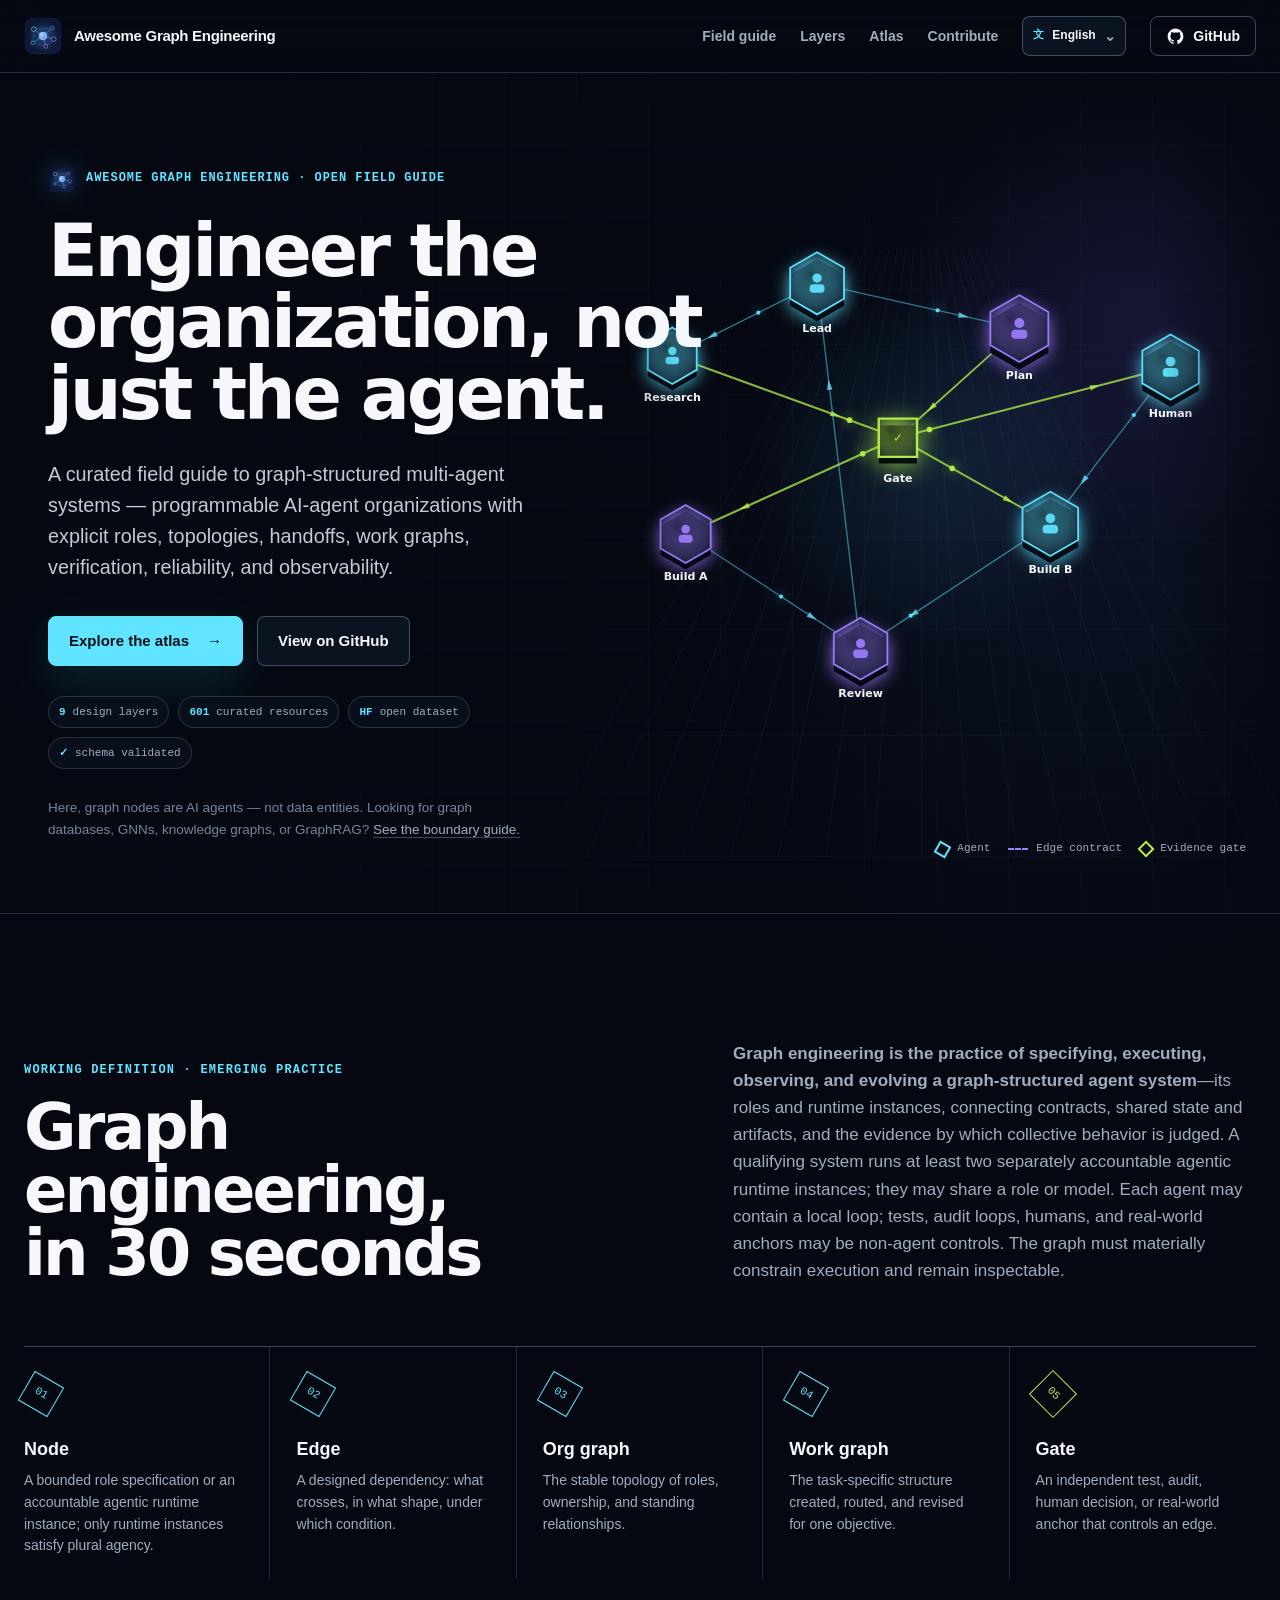
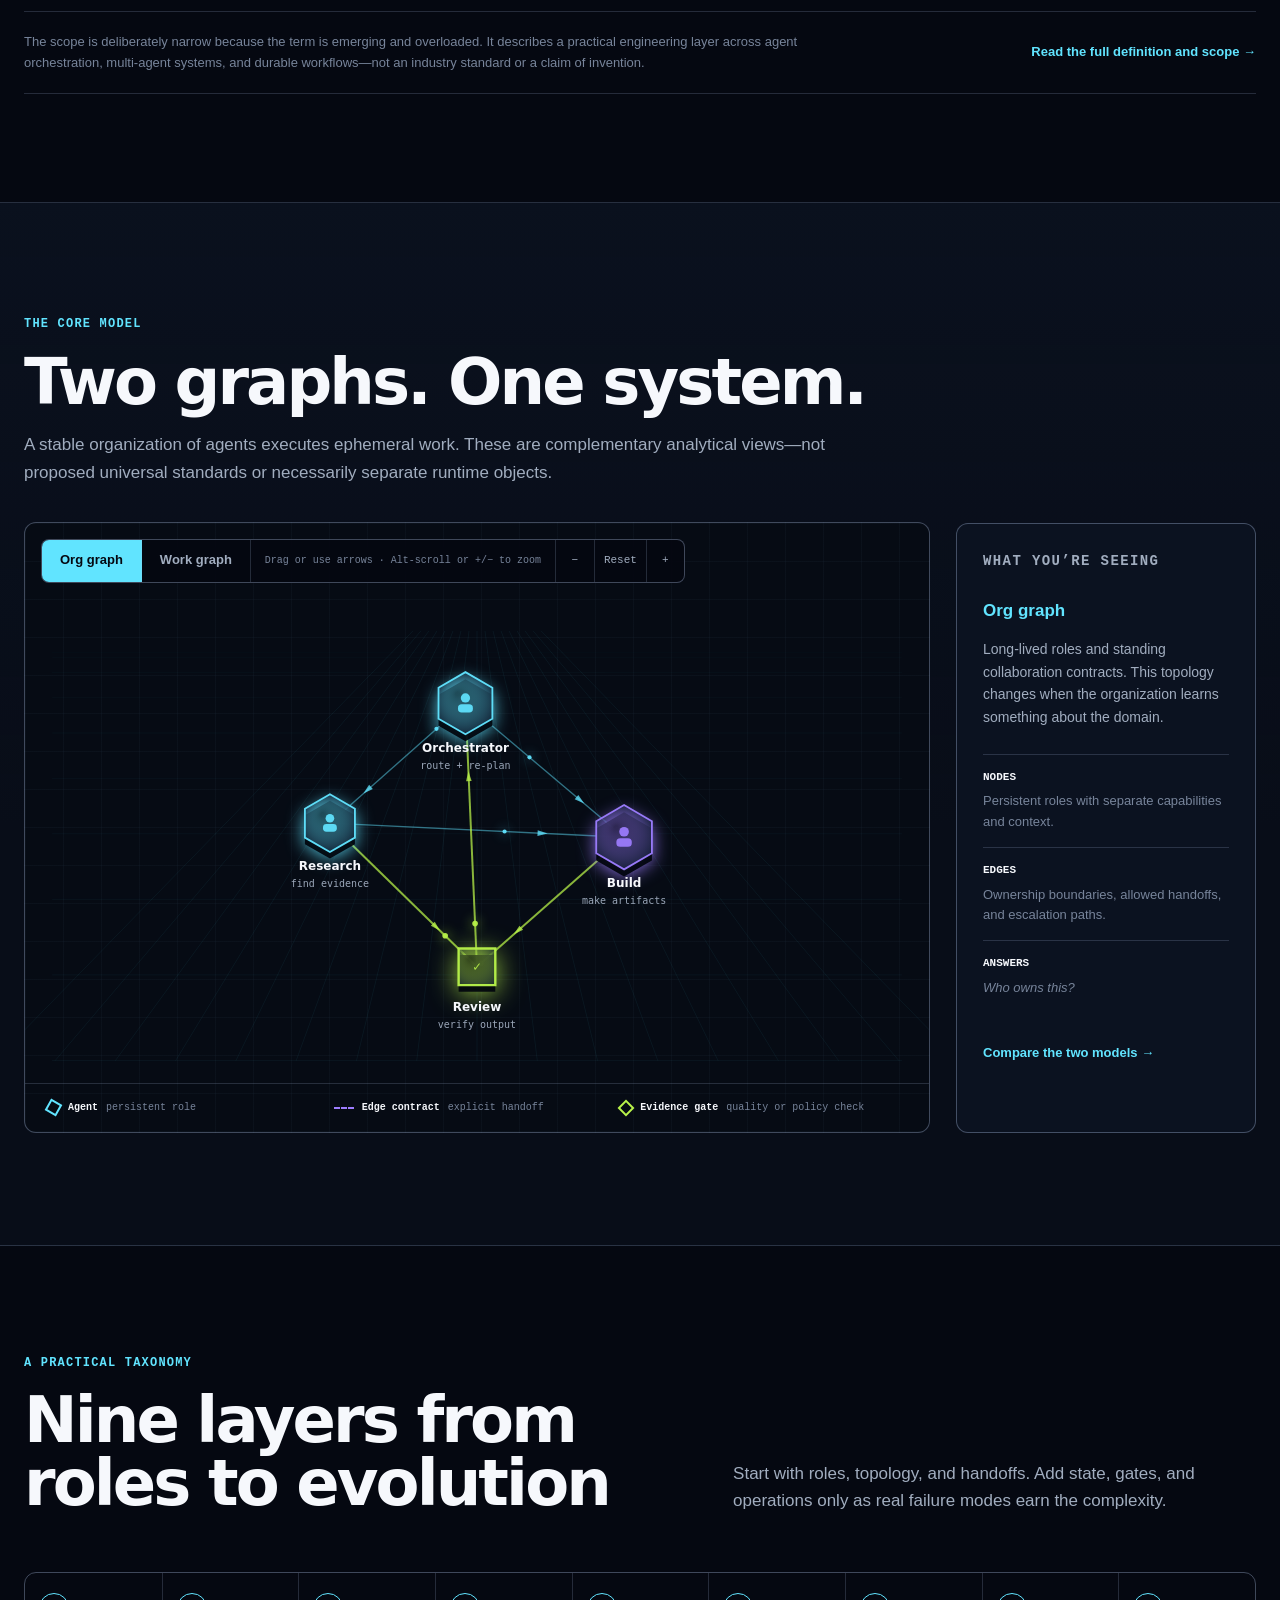
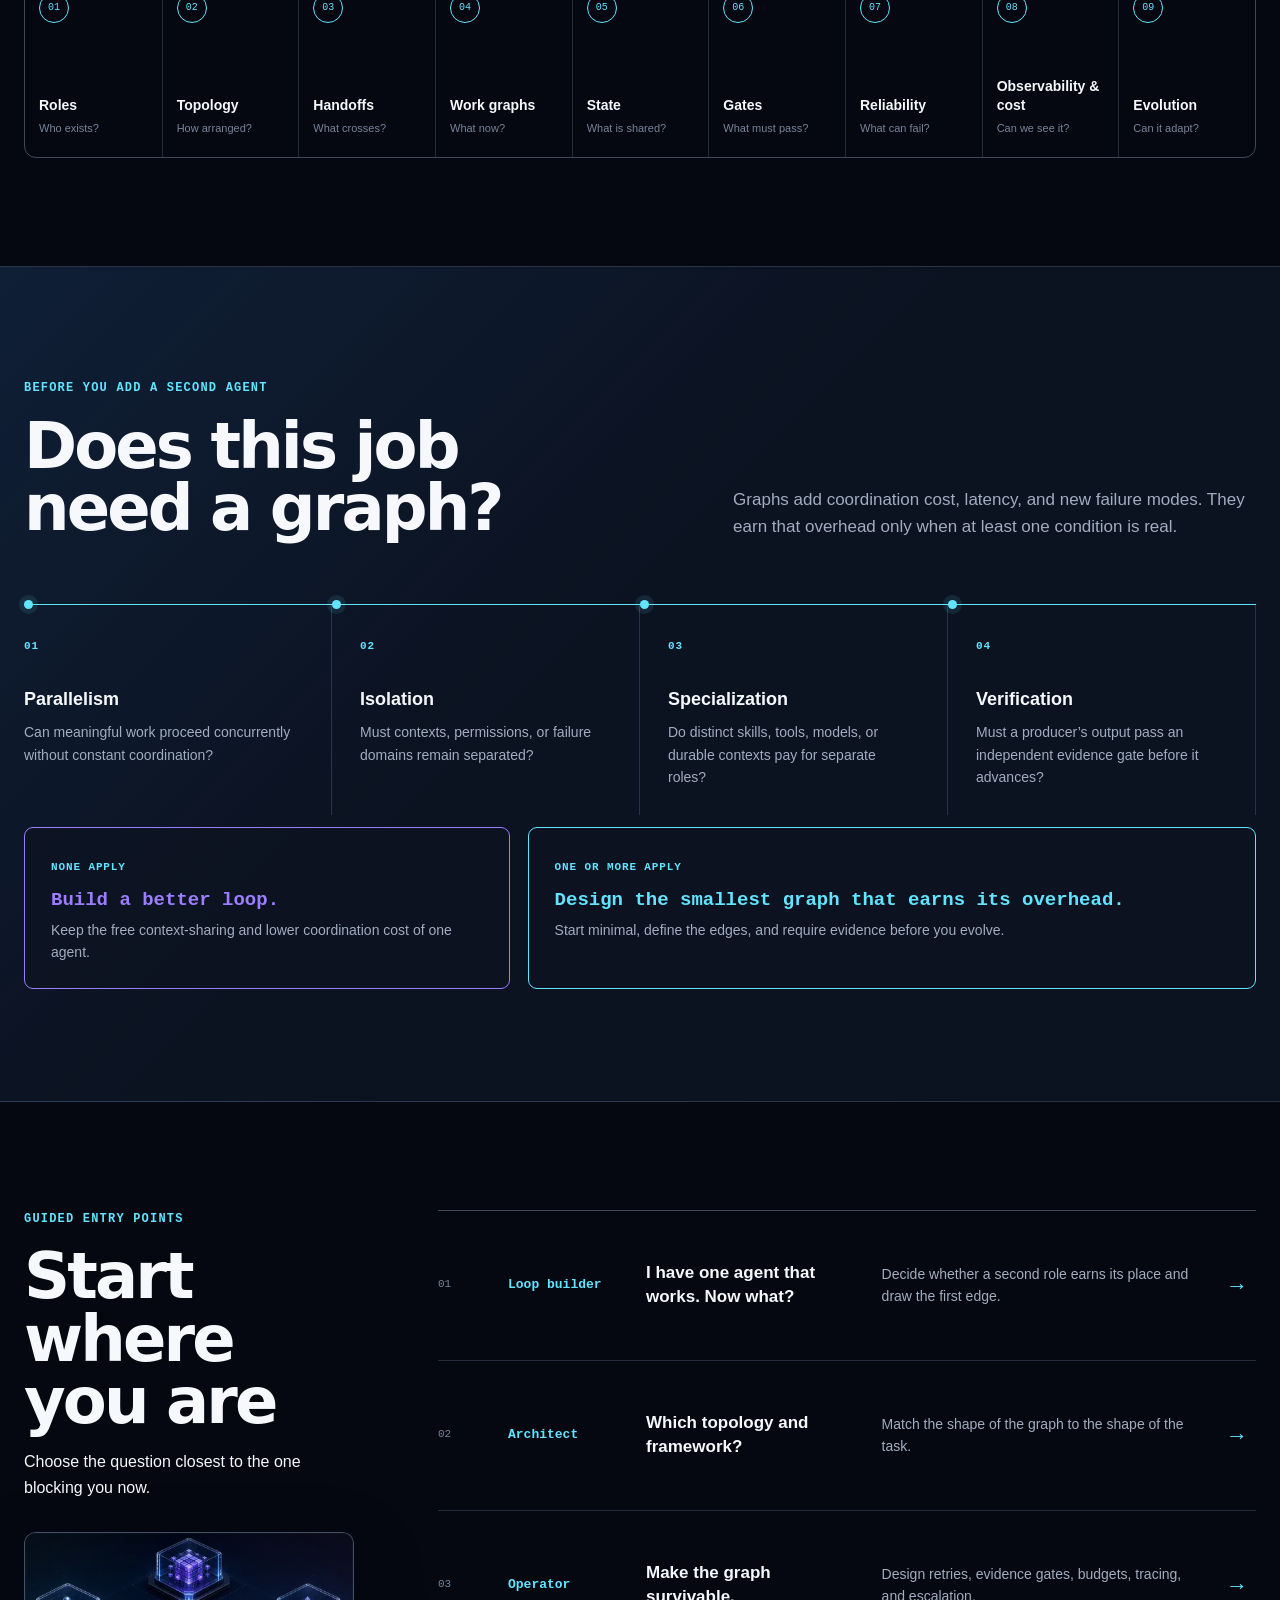
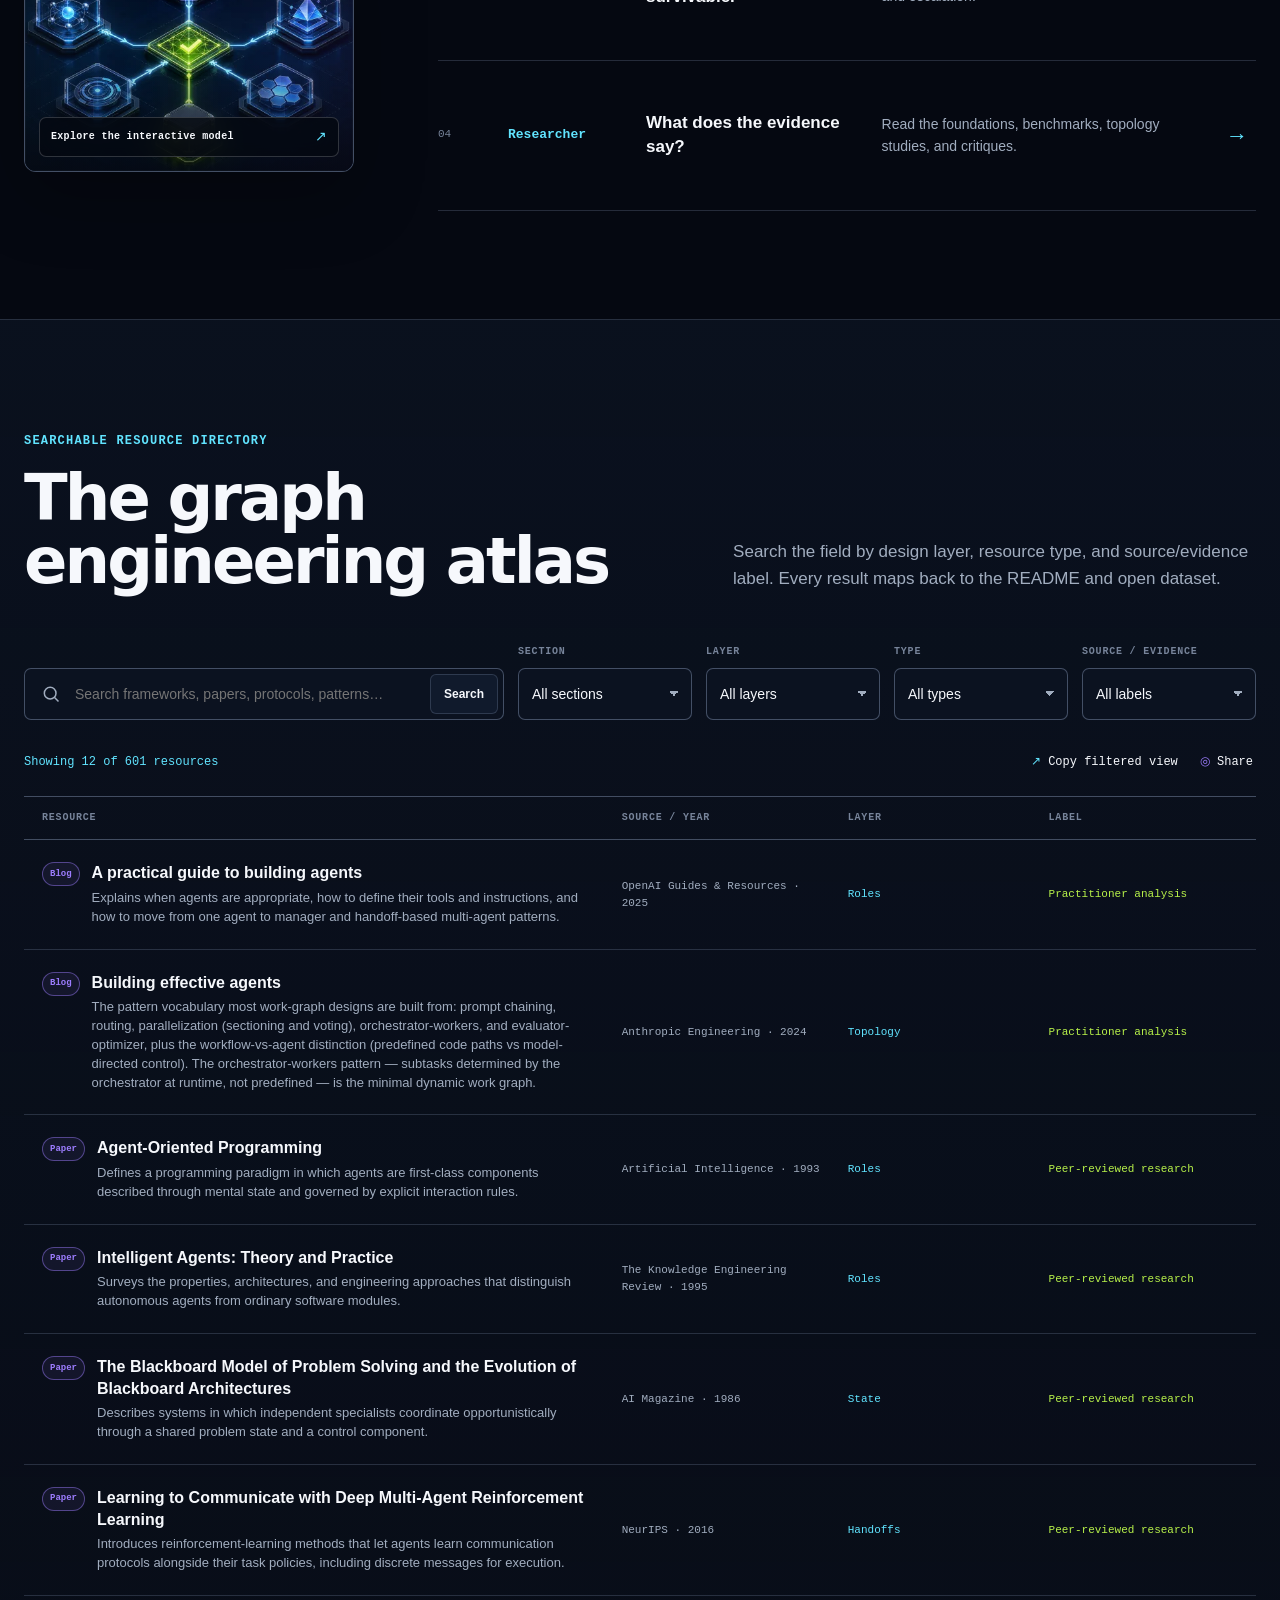
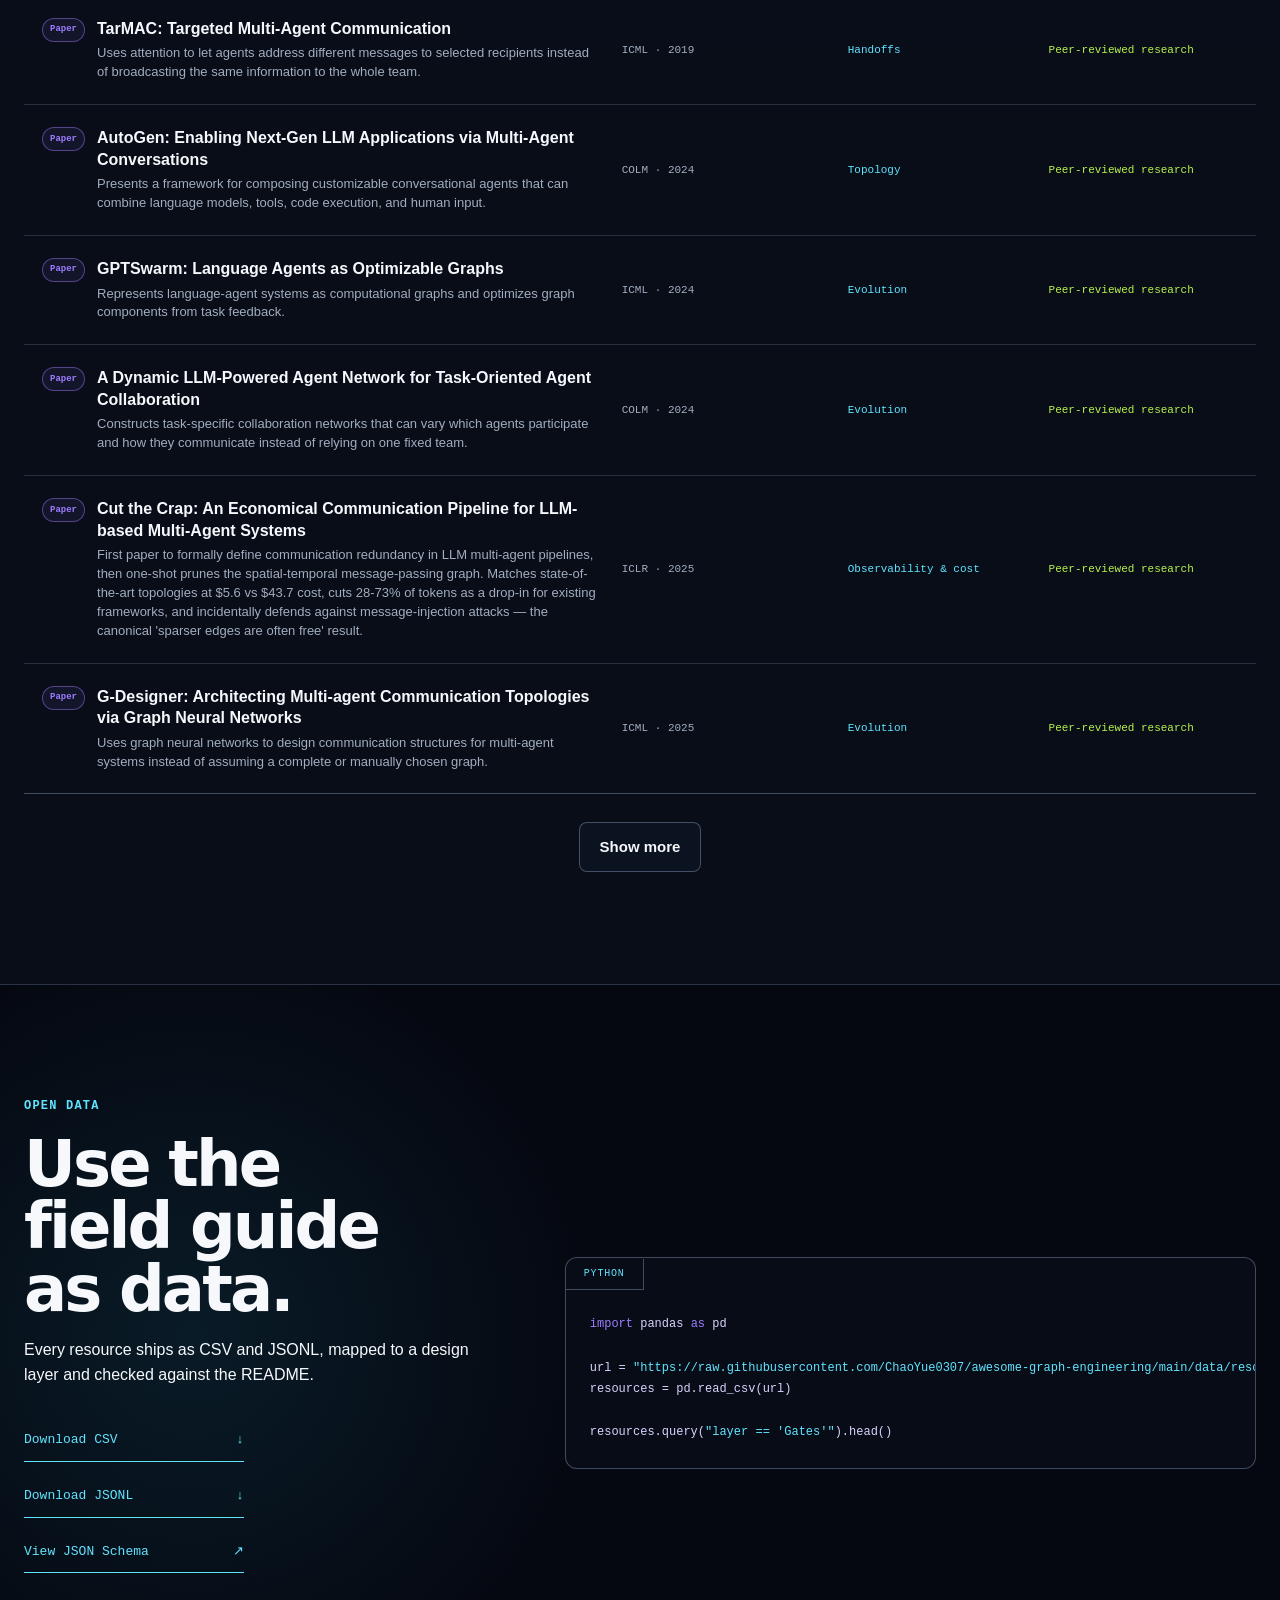
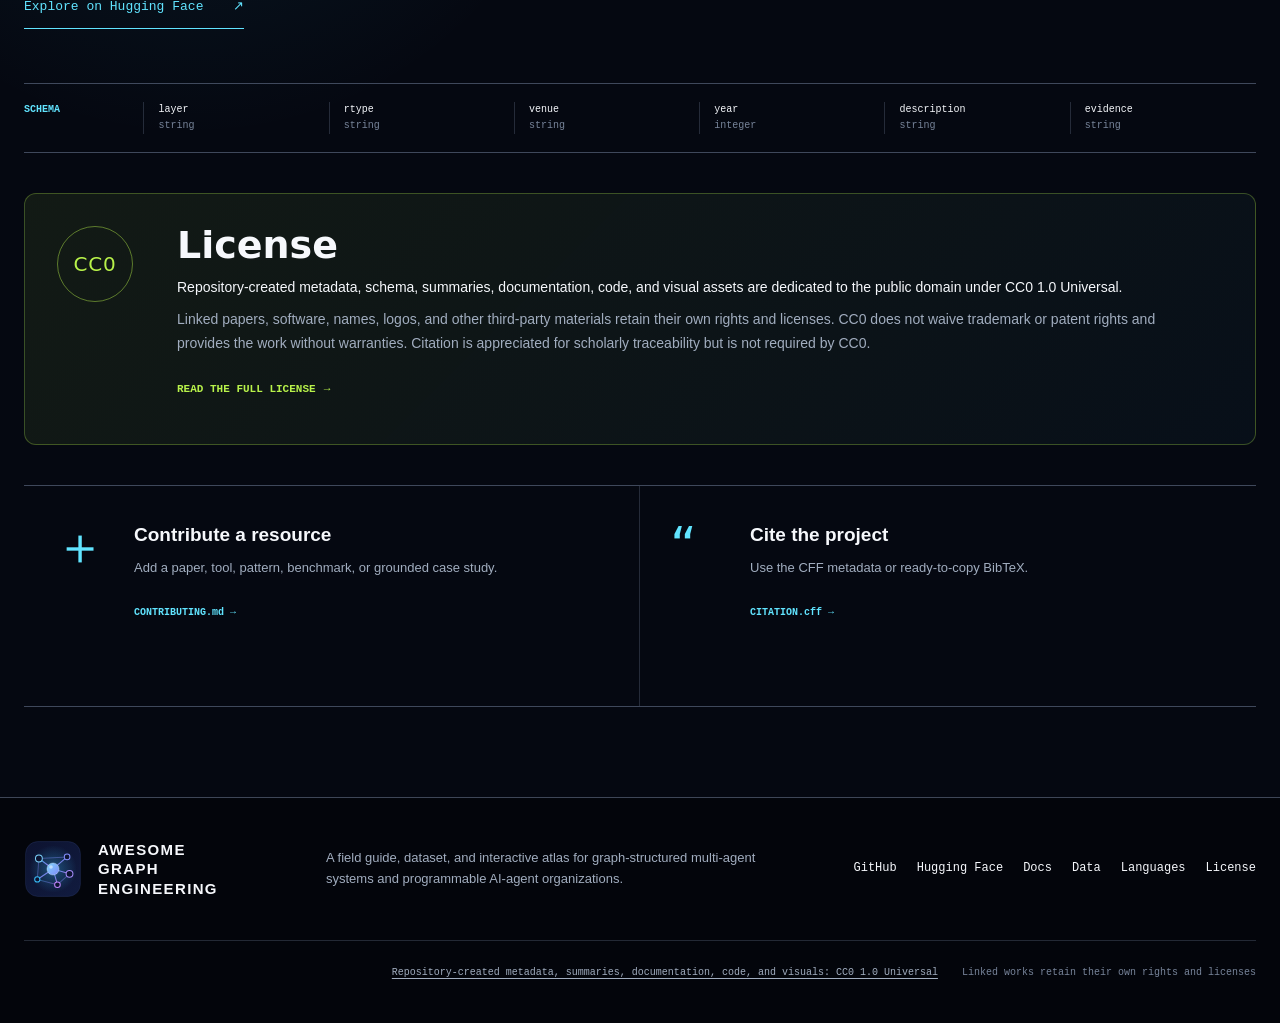
==== docs/index.html @ 2efcddcd "cite: one title everywhere, derived from CITATION.cff, and release 1.4.0 Citation indexes such as Go" ====
<!DOCTYPE html>
<html lang="en" data-locale="en">
<head>
  <meta charset="utf-8">
  <meta name="viewport" content="width=device-width, initial-scale=1, viewport-fit=cover">
  <title>Awesome Graph Engineering — programmable AI-agent organizations</title>
  <meta name="description" content="A curated field guide, structured dataset, and interactive atlas for graph-structured multi-agent systems and programmable AI-agent organizations.">
  <meta name="theme-color" content="#050811">
  <link rel="icon" type="image/svg+xml" href="assets/logo.svg">
  <link rel="icon" type="image/png" sizes="32x32" href="assets/favicon-32.png">
  <link rel="icon" type="image/png" sizes="48x48" href="assets/favicon-48.png">
  <link rel="apple-touch-icon" sizes="180x180" href="assets/logo-180.png">
  <link rel="manifest" href="site.webmanifest">
  <link rel="canonical" href="https://chaoyue0307.github.io/awesome-graph-engineering/">
  <link rel="alternate" hreflang="en" href="https://chaoyue0307.github.io/awesome-graph-engineering/">
  <link rel="alternate" hreflang="zh-Hans" href="https://chaoyue0307.github.io/awesome-graph-engineering/zh-Hans/">
  <link rel="alternate" hreflang="es" href="https://chaoyue0307.github.io/awesome-graph-engineering/es/">
  <link rel="alternate" hreflang="fr" href="https://chaoyue0307.github.io/awesome-graph-engineering/fr/">
  <link rel="alternate" hreflang="de" href="https://chaoyue0307.github.io/awesome-graph-engineering/de/">
  <link rel="alternate" hreflang="ja" href="https://chaoyue0307.github.io/awesome-graph-engineering/ja/">
  <link rel="alternate" hreflang="ko" href="https://chaoyue0307.github.io/awesome-graph-engineering/ko/">
  <link rel="alternate" hreflang="pt-BR" href="https://chaoyue0307.github.io/awesome-graph-engineering/pt-BR/">
  <link rel="alternate" hreflang="x-default" href="https://chaoyue0307.github.io/awesome-graph-engineering/">
  <link rel="stylesheet" href="styles.css?v=20260721-5">
  <meta property="og:title" content="Awesome Graph Engineering">
  <meta property="og:description" content="Engineer the organization, not just the agent. Explore graph-structured multi-agent systems through a field guide, dataset, and interactive atlas.">
  <meta property="og:site_name" content="Awesome Graph Engineering">
  <meta property="og:locale" content="en_US">
  <meta property="og:type" content="website">
  <meta property="og:url" content="https://chaoyue0307.github.io/awesome-graph-engineering/">
  <meta property="og:image" content="https://chaoyue0307.github.io/awesome-graph-engineering/assets/social-card-v1.3.0.png">
  <meta property="og:image:width" content="1200">
  <meta property="og:image:height" content="630">
  <meta property="og:image:alt" content="Awesome Graph Engineering: an AI-agent organization connected through explicit handoffs and an evidence gate">
  <meta name="twitter:card" content="summary_large_image">
  <meta name="twitter:title" content="Awesome Graph Engineering">
  <meta name="twitter:description" content="Engineer the organization, not just the agent. Explore the field guide, open dataset, and interactive atlas.">
  <meta name="twitter:image" content="https://chaoyue0307.github.io/awesome-graph-engineering/assets/social-card-v1.3.0.png">
  <meta name="twitter:image:alt" content="Awesome Graph Engineering: an AI-agent organization connected through explicit handoffs and an evidence gate">
  <script type="application/ld+json">
    {
      "@context": "https://schema.org",
      "@graph": [
        {
          "@type": "Dataset",
          "@id": "https://chaoyue0307.github.io/awesome-graph-engineering/#dataset",
          "name": "Awesome Graph Engineering: A Field Guide, Dataset, and Interactive Atlas for Programmable AI-Agent Organizations",
          "description": "A curated English-language dataset of research, standards, tools, case studies, and critiques for engineering graph-structured AI-agent systems.",
          "alternateName": ["Awesome Graph Engineering", "Awesome Graph Engineering Resource Atlas"],
          "creator": {"@type": "Person", "name": "Chaoyue He", "url": "https://github.com/ChaoYue0307"},
          "url": "https://chaoyue0307.github.io/awesome-graph-engineering/",
          "version": "1.4.0",
          "datePublished": "2026-07-20",
          "dateModified": "2026-10-23",
          "inLanguage": "en",
          "isAccessibleForFree": true,
          "keywords": ["AI agents", "multi-agent systems", "agent orchestration", "graph engineering", "agent evaluation", "agent reliability"],
          "sameAs": "https://huggingface.co/datasets/cy0307/awesome-graph-engineering",
          "license": "https://creativecommons.org/publicdomain/zero/1.0/",
          "image": {"@id": "https://chaoyue0307.github.io/awesome-graph-engineering/#primaryimage"},
          "distribution": [
            {"@type": "DataDownload", "encodingFormat": "text/csv", "contentUrl": "https://raw.githubusercontent.com/ChaoYue0307/awesome-graph-engineering/main/data/resources.csv"},
            {"@type": "DataDownload", "encodingFormat": "application/jsonl", "contentUrl": "https://raw.githubusercontent.com/ChaoYue0307/awesome-graph-engineering/main/data/resources.jsonl"},
            {"@type": "DataDownload", "encodingFormat": "application/schema+json", "contentUrl": "https://raw.githubusercontent.com/ChaoYue0307/awesome-graph-engineering/main/data/resource.schema.json"}
          ]
        },
        {
          "@type": "WebSite",
          "@id": "https://chaoyue0307.github.io/awesome-graph-engineering/#website",
          "name": "Awesome Graph Engineering",
          "description": "A field guide and interactive atlas for engineering graph-structured multi-agent systems and programmable AI-agent organizations.",
          "url": "https://chaoyue0307.github.io/awesome-graph-engineering/",
          "inLanguage": ["en", "zh-Hans", "es", "fr", "de", "ja", "ko", "pt-BR"],
          "license": "https://creativecommons.org/publicdomain/zero/1.0/"
        },
        {
          "@type": "ImageObject",
          "@id": "https://chaoyue0307.github.io/awesome-graph-engineering/#primaryimage",
          "url": "https://chaoyue0307.github.io/awesome-graph-engineering/assets/social-card-v1.3.0.png",
          "contentUrl": "https://chaoyue0307.github.io/awesome-graph-engineering/assets/social-card-v1.3.0.png",
          "width": 1200,
          "height": 630,
          "caption": "Awesome Graph Engineering"
        },
        {
          "@type": "WebPage",
          "@id": "https://chaoyue0307.github.io/awesome-graph-engineering/#webpage",
          "url": "https://chaoyue0307.github.io/awesome-graph-engineering/",
          "name": "Awesome Graph Engineering — engineer the organization, not just the agent",
          "description": "A curated field guide, structured dataset, and interactive atlas for graph-structured multi-agent systems and programmable AI-agent organizations.",
          "inLanguage": "en",
          "isPartOf": {"@id": "https://chaoyue0307.github.io/awesome-graph-engineering/#website"},
          "mainEntity": {"@id": "https://chaoyue0307.github.io/awesome-graph-engineering/#dataset"},
          "primaryImageOfPage": {"@id": "https://chaoyue0307.github.io/awesome-graph-engineering/#primaryimage"}
        }
      ]
    }
  </script>
</head>
<body>
  <a class="skip-link" href="#main">Skip to content</a>

  <nav class="site-nav" aria-label="Primary navigation">
    <div class="nav-shell">
      <a class="brand" href="#top" aria-label="Awesome Graph Engineering, home">
        <img src="assets/logo.svg" width="38" height="38" alt="">
        <span>Awesome Graph Engineering</span>
      </a>
      <button class="menu-toggle" type="button" aria-expanded="false" aria-controls="nav-links">
        <span class="sr-only">Open navigation</span>
        <svg viewBox="0 0 24 24" aria-hidden="true"><path d="M4 7h16M4 12h16M4 17h16"/></svg>
      </button>
      <div class="nav-links" id="nav-links">
        <a href="#field-guide" data-i18n="nav.fieldGuide">Field guide</a>
        <a href="#layers" data-i18n="nav.layers">Layers</a>
        <a href="#atlas" data-i18n="nav.atlas">Atlas</a>
        <a href="#contribute" data-i18n="nav.contribute">Contribute</a>
        <label class="language-picker">
          <span class="language-picker-label sr-only">Introduction language</span>
          <select id="language-picker" aria-label="Introduction language">
            <option value="en">English</option>
            <option value="zh-Hans">简体中文</option>
            <option value="es">Español</option>
            <option value="fr">Français</option>
            <option value="de">Deutsch</option>
            <option value="ja">日本語</option>
            <option value="ko">한국어</option>
            <option value="pt-BR">Português (Brasil)</option>
          </select>
        </label>
        <a class="github-link" href="https://github.com/ChaoYue0307/awesome-graph-engineering">
          <svg viewBox="0 0 24 24" aria-hidden="true"><path d="M12 2a10 10 0 0 0-3.16 19.49c.5.09.68-.22.68-.48v-1.69c-2.78.6-3.37-1.18-3.37-1.18-.45-1.16-1.11-1.47-1.11-1.47-.91-.62.07-.61.07-.61 1 .07 1.53 1.03 1.53 1.03.9 1.53 2.35 1.09 2.92.83.09-.65.35-1.09.64-1.34-2.22-.25-4.56-1.11-4.56-4.94 0-1.09.39-1.98 1.03-2.68-.1-.25-.45-1.27.1-2.65 0 0 .84-.27 2.75 1.02A9.55 9.55 0 0 1 12 6.99c.85 0 1.71.12 2.51.34 1.91-1.29 2.75-1.02 2.75-1.02.55 1.38.2 2.4.1 2.65.64.7 1.03 1.59 1.03 2.68 0 3.84-2.34 4.68-4.57 4.93.36.31.68.92.68 1.86V21c0 .27.18.58.69.48A10 10 0 0 0 12 2Z"/></svg>
          GitHub
        </a>
      </div>
    </div>
  </nav>

  <main id="main">
    <header class="hero" id="top">
      <div class="hero-copy">
        <p class="hero-project"><img src="assets/logo.svg" width="28" height="28" alt=""><span data-i18n="hero.project">Awesome Graph Engineering · Open field guide</span></p>
        <h1>
          <span data-i18n="hero.line1">Engineer the</span>
          <span data-i18n="hero.line2">organization, not</span>
          <span data-i18n="hero.line3">just the agent.</span>
        </h1>
        <p class="hero-lede" data-i18n="hero.lede">A curated field guide to graph-structured multi-agent systems — programmable AI-agent organizations with explicit roles, topologies, handoffs, work graphs, verification, reliability, and observability.</p>
        <div class="hero-actions">
          <a class="button button-primary" href="#atlas"><span data-i18n="hero.explore">Explore the atlas</span> <span aria-hidden="true">→</span></a>
          <a class="button button-secondary" href="https://github.com/ChaoYue0307/awesome-graph-engineering" data-i18n="hero.github">View on GitHub</a>
        </div>
        <ul class="hero-proof">
          <li><a href="#layers"><strong>9</strong><span data-i18n="hero.layers">design layers</span></a></li>
          <li><a href="#atlas"><strong id="resource-stat">—</strong><span data-i18n="hero.resources">curated resources</span></a></li>
          <li><a href="https://huggingface.co/datasets/cy0307/awesome-graph-engineering"><strong>HF</strong><span data-i18n="hero.dataset">open dataset</span></a></li>
          <li><a href="https://github.com/ChaoYue0307/awesome-graph-engineering/actions/workflows/quality.yml"><strong>✓</strong><span data-i18n="hero.quality">schema validated</span></a></li>
        </ul>
        <p class="collision-note"><span data-i18n="hero.collision">Here, graph nodes are AI agents — not data entities. Looking for graph databases, GNNs, knowledge graphs, or GraphRAG?</span> <a href="https://github.com/ChaoYue0307/awesome-graph-engineering/blob/main/COMPARISON.md#not-graph-data-engineering-the-name-collision" data-i18n="hero.boundary">See the boundary guide.</a></p>
      </div>

      <figure class="hero-visual" aria-label="Interactive model of an AI-agent organization" lang="en">
        <canvas id="hero-graph" width="900" height="680" tabindex="0" role="img" aria-label="Interactive graph of specialized AI agents connected by handoffs and an evidence gate" aria-describedby="hero-graph-help">
          A graph of specialized AI agents connected by explicit handoffs and an evidence gate.
        </canvas>
        <p class="sr-only" id="hero-graph-help">Focus the graph, then use arrow keys to orbit, plus or minus to zoom, and zero to reset. Hold Alt while scrolling to zoom without trapping normal page scrolling.</p>
        <div class="canvas-key" aria-hidden="true">
          <span><i class="key-node"></i> Agent</span>
          <span><i class="key-edge"></i> Edge contract</span>
          <span><i class="key-gate"></i> Evidence gate</span>
        </div>
      </figure>
    </header>

    <section class="primitives section-shell" id="field-guide" aria-labelledby="definition-title">
      <div class="section-heading split-heading">
        <div>
          <p class="section-index">Working definition · emerging practice</p>
          <h2 id="definition-title" data-i18n="definition.title">Graph engineering, in 30 seconds</h2>
        </div>
        <p data-i18n="definition.body"><strong>Graph engineering is the practice of specifying, executing, observing, and evolving a graph-structured agent system</strong>—its roles and runtime instances, connecting contracts, shared state and artifacts, and the evidence by which collective behavior is judged. A qualifying system runs at least two separately accountable agentic runtime instances; they may share a role or model. Each agent may contain a local loop; tests, audit loops, humans, and real-world anchors may be non-agent controls. The graph must materially constrain execution and remain inspectable.</p>
      </div>
      <ol class="primitive-rail" lang="en">
        <li><span class="primitive-number">01</span><h3>Node</h3><p>A bounded role specification or an accountable agentic runtime instance; only runtime instances satisfy plural agency.</p></li>
        <li><span class="primitive-number">02</span><h3>Edge</h3><p>A designed dependency: what crosses, in what shape, under which condition.</p></li>
        <li><span class="primitive-number">03</span><h3>Org graph</h3><p>The stable topology of roles, ownership, and standing relationships.</p></li>
        <li><span class="primitive-number">04</span><h3>Work graph</h3><p>The task-specific structure created, routed, and revised for one objective.</p></li>
        <li><span class="primitive-number gate-number">05</span><h3>Gate</h3><p>An independent test, audit, human decision, or real-world anchor that controls an edge.</p></li>
      </ol>
      <div class="definition-note">
        <p data-i18n="definition.note">The scope is deliberately narrow because the term is emerging and overloaded. It describes a practical engineering layer across agent orchestration, multi-agent systems, and durable workflows—not an industry standard or a claim of invention.</p>
        <a href="https://github.com/ChaoYue0307/awesome-graph-engineering/blob/main/DEFINITION.md"><span data-i18n="definition.link">Read the full definition and scope</span> <span aria-hidden="true">→</span></a>
      </div>
    </section>

    <section class="model-section" id="model" aria-labelledby="model-title" lang="en">
      <div class="section-shell model-grid">
        <div class="model-main">
          <div class="section-heading">
            <p class="section-index">The core model</p>
            <h2 id="model-title">Two graphs. One system.</h2>
            <p>A stable organization of agents executes ephemeral work. These are complementary analytical views—not proposed universal standards or necessarily separate runtime objects.</p>
          </div>
          <div class="graph-stage">
            <div class="graph-toolbar" role="group" aria-label="Graph view">
              <button type="button" class="graph-mode is-active" data-graph-mode="org" aria-pressed="true">Org graph</button>
              <button type="button" class="graph-mode" data-graph-mode="work" aria-pressed="false">Work graph</button>
              <span class="orbit-hint">Drag or use arrows · Alt-scroll or +/− to zoom</span>
              <span class="graph-zoom-controls" role="group" aria-label="Graph zoom controls">
                <button type="button" data-graph-zoom="out" aria-label="Zoom graph out">−</button>
                <button type="button" data-graph-zoom="reset" aria-label="Reset graph view">Reset</button>
                <button type="button" data-graph-zoom="in" aria-label="Zoom graph in">+</button>
              </span>
            </div>
            <canvas id="model-graph" width="1000" height="620" tabindex="0" role="img" aria-label="Interactive comparison of an organization graph and a run or work graph" aria-describedby="model-graph-help">
              Switch between a stable organization graph and an ephemeral work graph.
            </canvas>
            <p class="sr-only" id="model-graph-help">Use the Org graph and Work graph buttons to change the model. Focus the graph, then use arrow keys to orbit, plus or minus to zoom, and zero to reset.</p>
            <div class="graph-legend">
              <span><i class="key-node"></i><b>Agent</b> persistent role</span>
              <span><i class="key-edge"></i><b>Edge contract</b> explicit handoff</span>
              <span><i class="key-gate"></i><b>Evidence gate</b> quality or policy check</span>
            </div>
          </div>
        </div>
        <aside class="model-aside" aria-live="polite">
          <p class="aside-label">What you’re seeing</p>
          <div data-mode-copy="org">
            <h3>Org graph</h3>
            <p>Long-lived roles and standing collaboration contracts. This topology changes when the organization learns something about the domain.</p>
            <dl>
              <div><dt>Nodes</dt><dd>Persistent roles with separate capabilities and context.</dd></div>
              <div><dt>Edges</dt><dd>Ownership boundaries, allowed handoffs, and escalation paths.</dd></div>
              <div><dt>Answers</dt><dd><em>Who owns this?</em></dd></div>
            </dl>
          </div>
          <div data-mode-copy="work" hidden>
            <h3>Work graph</h3>
            <p>Ephemeral tasks formed per objective. Its DAG can fan out, merge, retry, or be rewritten as evidence arrives.</p>
            <dl>
              <div><dt>Nodes</dt><dd>Task instances executed by roles from the org graph.</dd></div>
              <div><dt>Edges</dt><dd>Actual artifact flow, dependencies, and verification gates.</dd></div>
              <div><dt>Answers</dt><dd><em>What must happen now?</em></dd></div>
            </dl>
          </div>
          <a href="https://github.com/ChaoYue0307/awesome-graph-engineering/blob/main/COMPARISON.md#org-graph-vs-work-graph">Compare the two models <span aria-hidden="true">→</span></a>
        </aside>
      </div>
    </section>

    <section class="layers-section section-shell" id="layers" aria-labelledby="layers-title" lang="en">
      <div class="section-heading split-heading">
        <div>
          <p class="section-index">A practical taxonomy</p>
          <h2 id="layers-title">Nine layers from roles to evolution</h2>
        </div>
        <p>Start with roles, topology, and handoffs. Add state, gates, and operations only as real failure modes earn the complexity.</p>
      </div>
      <ol class="layer-rail">
        <li><button type="button" data-layer="Roles"><span>01</span><b>Roles</b><small>Who exists?</small></button></li>
        <li><button type="button" data-layer="Topology"><span>02</span><b>Topology</b><small>How arranged?</small></button></li>
        <li><button type="button" data-layer="Handoffs"><span>03</span><b>Handoffs</b><small>What crosses?</small></button></li>
        <li><button type="button" data-layer="Work graphs"><span>04</span><b>Work graphs</b><small>What now?</small></button></li>
        <li><button type="button" data-layer="State"><span>05</span><b>State</b><small>What is shared?</small></button></li>
        <li><button type="button" data-layer="Gates"><span>06</span><b>Gates</b><small>What must pass?</small></button></li>
        <li><button type="button" data-layer="Reliability"><span>07</span><b>Reliability</b><small>What can fail?</small></button></li>
        <li><button type="button" data-layer="Observability &amp; cost"><span>08</span><b>Observability &amp; cost</b><small>Can we see it?</small></button></li>
        <li><button type="button" data-layer="Evolution"><span>09</span><b>Evolution</b><small>Can it adapt?</small></button></li>
      </ol>
    </section>

    <section class="decision-section" id="decision" aria-labelledby="decision-title" lang="en">
      <div class="section-shell">
        <div class="section-heading split-heading">
          <div>
            <p class="section-index">Before you add a second agent</p>
            <h2 id="decision-title">Does this job need a graph?</h2>
          </div>
          <p>Graphs add coordination cost, latency, and new failure modes. They earn that overhead only when at least one condition is real.</p>
        </div>
        <ol class="decision-flow">
          <li><span>01</span><h3>Parallelism</h3><p>Can meaningful work proceed concurrently without constant coordination?</p></li>
          <li><span>02</span><h3>Isolation</h3><p>Must contexts, permissions, or failure domains remain separated?</p></li>
          <li><span>03</span><h3>Specialization</h3><p>Do distinct skills, tools, models, or durable contexts pay for separate roles?</p></li>
          <li><span>04</span><h3>Verification</h3><p>Must a producer’s output pass an independent evidence gate before it advances?</p></li>
        </ol>
        <div class="decision-outcomes">
          <div><span>None apply</span><strong>Build a better loop.</strong><p>Keep the free context-sharing and lower coordination cost of one agent.</p></div>
          <div class="positive"><span>One or more apply</span><strong>Design the smallest graph that earns its overhead.</strong><p>Start minimal, define the edges, and require evidence before you evolve.</p></div>
        </div>
      </div>
    </section>

    <section class="paths-section section-shell" id="start" aria-labelledby="paths-title" lang="en">
      <div class="paths-intro">
        <p class="section-index">Guided entry points</p>
        <h2 id="paths-title">Start where you are</h2>
        <p>Choose the question closest to the one blocking you now.</p>
        <a class="paths-art" href="#model">
          <picture>
            <source srcset="assets/visual-abstract-640.webp 640w, assets/visual-abstract-960.webp 960w" sizes="(max-width: 920px) calc(100vw - 32px), 330px" type="image/webp">
            <img src="assets/visual-abstract.webp" width="1600" height="900" loading="lazy" decoding="async" fetchpriority="low" alt="">
          </picture>
          <span><b data-i18n="paths.artLink">Explore the interactive model</b><i aria-hidden="true">↗</i></span>
        </a>
      </div>
      <div class="path-list">
        <a href="https://github.com/ChaoYue0307/awesome-graph-engineering/blob/main/COMPARISON.md#one-agent-vs-a-graph"><span class="path-number">01</span><b>Loop builder</b><strong>I have one agent that works. Now what?</strong><p>Decide whether a second role earns its place and draw the first edge.</p><i aria-hidden="true">→</i></a>
        <a href="#atlas" data-query="framework"><span class="path-number">02</span><b>Architect</b><strong>Which topology and framework?</strong><p>Match the shape of the graph to the shape of the task.</p><i aria-hidden="true">→</i></a>
        <a href="#atlas" data-layer-link="Reliability"><span class="path-number">03</span><b>Operator</b><strong>Make the graph survivable.</strong><p>Design retries, evidence gates, budgets, tracing, and escalation.</p><i aria-hidden="true">→</i></a>
        <a href="#atlas" data-section-link="Research Foundations"><span class="path-number">04</span><b>Researcher</b><strong>What does the evidence say?</strong><p>Read the foundations, benchmarks, topology studies, and critiques.</p><i aria-hidden="true">→</i></a>
      </div>
    </section>

    <section class="atlas-section" id="atlas" aria-labelledby="atlas-title" lang="en">
      <div class="section-shell">
        <div class="section-heading split-heading">
          <div>
            <p class="section-index">Searchable resource directory</p>
            <h2 id="atlas-title">The graph engineering atlas</h2>
          </div>
          <p>Search the field by design layer, resource type, and source/evidence label. Every result maps back to the README and open dataset.</p>
        </div>
        <form class="atlas-controls" id="atlas-controls" role="search">
          <div class="search-field">
            <label class="sr-only" for="atlas-query">Search resources</label>
            <svg viewBox="0 0 24 24" aria-hidden="true"><circle cx="11" cy="11" r="7"/><path d="m16 16 5 5"/></svg>
            <input id="atlas-query" name="q" type="search" autocomplete="off" enterkeyhint="search" placeholder="Search frameworks, papers, protocols, patterns…">
            <button class="search-submit" type="submit">Search</button>
          </div>
          <button class="filter-toggle" id="filter-toggle" type="button" aria-expanded="false" aria-controls="atlas-filter-fields">
            <span>Filters</span><span class="filter-count" id="filter-count" hidden>0 active</span><span aria-hidden="true">⌄</span>
          </button>
          <div class="atlas-filter-fields" id="atlas-filter-fields">
            <label><span>Section</span><select id="section-filter"><option value="">All sections</option></select></label>
            <label><span>Layer</span><select id="layer-filter"><option value="">All layers</option></select></label>
            <label><span>Type</span><select id="type-filter"><option value="">All types</option></select></label>
            <label><span>Source / evidence</span><select id="evidence-filter"><option value="">All labels</option></select></label>
          </div>
        </form>
        <div class="atlas-summary">
          <p id="result-count" aria-live="polite">Loading resources…</p>
          <div class="atlas-actions">
            <button type="button" id="copy-view">Copy filtered view</button>
            <button type="button" id="share-view">Share</button>
            <button type="button" id="clear-filters">Clear all</button>
          </div>
          <p class="sr-only" id="share-status" aria-live="polite"></p>
        </div>
        <div class="atlas-header" aria-hidden="true"><span>Resource</span><span>Source / year</span><span>Layer</span><span>Label</span></div>
        <ul class="atlas-results" id="atlas-results"></ul>
        <noscript><p class="atlas-noscript">JavaScript powers the interactive filters. Browse the complete semantic directory in the <a href="https://github.com/ChaoYue0307/awesome-graph-engineering#resource-directory">GitHub README</a> or download the <a href="https://raw.githubusercontent.com/ChaoYue0307/awesome-graph-engineering/main/data/resources.csv">CSV dataset</a>.</p></noscript>
        <div class="atlas-empty" id="atlas-empty" hidden>
          <h3>No resources match those filters.</h3>
          <p>Try a broader term or clear the active filters.</p>
        </div>
        <div class="atlas-more"><button class="button button-secondary" type="button" id="show-more" hidden>Show more</button></div>
      </div>
    </section>

    <section class="data-section" id="data" aria-labelledby="data-title">
      <div class="section-shell">
        <div class="data-top" lang="en">
          <div class="section-heading">
            <p class="section-index">Open data</p>
            <h2 id="data-title">Use the field guide as data.</h2>
            <p>Every resource ships as CSV and JSONL, mapped to a design layer and checked against the README.</p>
            <div class="download-links">
              <a href="https://raw.githubusercontent.com/ChaoYue0307/awesome-graph-engineering/main/data/resources.csv">Download CSV <span aria-hidden="true">↓</span></a>
              <a href="https://raw.githubusercontent.com/ChaoYue0307/awesome-graph-engineering/main/data/resources.jsonl">Download JSONL <span aria-hidden="true">↓</span></a>
              <a href="https://raw.githubusercontent.com/ChaoYue0307/awesome-graph-engineering/main/data/resource.schema.json">View JSON Schema <span aria-hidden="true">↗</span></a>
              <a href="https://huggingface.co/datasets/cy0307/awesome-graph-engineering">Explore on Hugging Face <span aria-hidden="true">↗</span></a>
            </div>
          </div>
          <figure class="code-window" aria-labelledby="code-example-title">
            <figcaption class="code-label" id="code-example-title">Python</figcaption>
            <pre><code><span class="code-muted">import</span> pandas <span class="code-muted">as</span> pd

url = <span class="code-string">"https://raw.githubusercontent.com/ChaoYue0307/awesome-graph-engineering/main/data/resources.csv"</span>
resources = pd.read_csv(url)

resources.query(<span class="code-string">"layer == 'Gates'"</span>).head()</code></pre>
          </figure>
        </div>
        <section class="schema-row" aria-label="Dataset schema" lang="en">
          <b>Schema</b><span><strong>layer</strong> string</span><span><strong>rtype</strong> string</span><span><strong>venue</strong> string</span><span><strong>year</strong> integer</span><span><strong>description</strong> string</span><span><strong>evidence</strong> string</span>
        </section>
        <section class="license-panel" id="license" aria-labelledby="license-title">
          <span class="license-mark" aria-hidden="true">CC0</span>
          <div>
            <h2 id="license-title" data-i18n="license.title">License</h2>
            <p data-i18n="license.scope">Repository-created metadata, schema, summaries, documentation, code, and visual assets are dedicated to the public domain under CC0 1.0 Universal.</p>
            <p class="license-exclusions" data-i18n="license.exclusions">Linked papers, software, names, logos, and other third-party materials retain their own rights and licenses. CC0 does not waive trademark or patent rights and provides the work without warranties. Citation is appreciated for scholarly traceability but is not required by CC0.</p>
            <a href="https://github.com/ChaoYue0307/awesome-graph-engineering/blob/main/LICENSE"><span data-i18n="license.link">Read the full license</span> <span aria-hidden="true">→</span></a>
          </div>
        </section>
        <div class="open-links" id="contribute" lang="en">
          <a href="https://github.com/ChaoYue0307/awesome-graph-engineering/blob/main/CONTRIBUTING.md"><span class="open-icon">＋</span><div><h3>Contribute a resource</h3><p>Add a paper, tool, pattern, benchmark, or grounded case study.</p><b>CONTRIBUTING.md →</b></div></a>
          <a href="https://github.com/ChaoYue0307/awesome-graph-engineering/blob/main/CITATION.cff"><span class="open-icon">“</span><div><h3>Cite the project</h3><p>Use the CFF metadata or ready-to-copy BibTeX.</p><b>CITATION.cff →</b></div></a>
        </div>
      </div>
    </section>
  </main>

  <footer class="site-footer">
    <div class="section-shell footer-grid">
      <div class="footer-brand"><img src="assets/logo.svg" width="58" height="58" alt=""><strong>Awesome<br>Graph Engineering</strong></div>
      <p lang="en">A field guide, dataset, and interactive atlas for graph-structured multi-agent systems and programmable AI-agent organizations.</p>
      <div class="footer-links"><a href="https://github.com/ChaoYue0307/awesome-graph-engineering">GitHub</a><a href="https://huggingface.co/datasets/cy0307/awesome-graph-engineering">Hugging Face</a><a href="#field-guide">Docs</a><a href="#data">Data</a><a href="https://github.com/ChaoYue0307/awesome-graph-engineering/blob/main/i18n/README.md" data-i18n="footer.languages">Languages</a><a href="#license" data-i18n="footer.license">License</a></div>
      <div class="footer-meta"><a href="https://github.com/ChaoYue0307/awesome-graph-engineering/blob/main/LICENSE" data-i18n="footer.scope">Repository-created metadata, summaries, documentation, code, and visuals: CC0 1.0 Universal</a><span data-i18n="footer.rights">Linked works retain their own rights and licenses</span></div>
    </div>
  </footer>

  <script id="atlas-data" type="application/json">
[{"id":"age-0001","section":"Start Here","subcategory":"Architecture guide","rtype":"Blog","title":"A practical guide to building agents","url":"https://openai.com/business/guides-and-resources/a-practical-guide-to-building-ai-agents/","venue":"OpenAI Guides & Resources","year":2025,"authors":"OpenAI","description":"Explains when agents are appropriate, how to define their tools and instructions, and how to move from one agent to manager and handoff-based multi-agent patterns.","why":"A useful first check on whether distinct roles justify the coordination cost of a graph.","evidence":"Practitioner analysis","layer":"Roles"},{"id":"age-0002","section":"Start Here","subcategory":"Architecture guide","rtype":"Blog","title":"Building effective agents","url":"https://www.anthropic.com/engineering/building-effective-agents","venue":"Anthropic Engineering","year":2024,"authors":"Erik Schluntz, Barry Zhang (Anthropic)","description":"The pattern vocabulary most work-graph designs are built from: prompt chaining, routing, parallelization (sectioning and voting), orchestrator-workers, and evaluator-optimizer, plus the workflow-vs-agent distinction (predefined code paths vs model-directed control). The orchestrator-workers pattern — subtasks determined by the orchestrator at runtime, not predefined — is the minimal dynamic work graph.","why":"The pattern vocabulary most work-graph designs are assembled from, and the reference practitioners actually cite.","evidence":"Practitioner analysis","layer":"Topology"},{"id":"age-0003","section":"Research Foundations","subcategory":"Agent foundations","rtype":"Paper","title":"Agent-Oriented Programming","url":"https://doi.org/10.1016/0004-3702(93)90034-9","venue":"Artificial Intelligence","year":1993,"authors":"Yoav Shoham","description":"Defines a programming paradigm in which agents are first-class components described through mental state and governed by explicit interaction rules.","why":"Establishes the intellectual lineage for treating an agent role as a programmable organizational unit.","evidence":"Peer-reviewed research","layer":"Roles"},{"id":"age-0004","section":"Research Foundations","subcategory":"Agent foundations","rtype":"Paper","title":"Intelligent Agents: Theory and Practice","url":"https://doi.org/10.1017/S0269888900008122","venue":"The Knowledge Engineering Review","year":1995,"authors":"Michael Wooldridge; Nicholas R. Jennings","description":"Surveys the properties, architectures, and engineering approaches that distinguish autonomous agents from ordinary software modules.","why":"Grounds the agency-at-the-nodes boundary that separates an agent graph from a deterministic workflow.","evidence":"Peer-reviewed research","layer":"Roles"},{"id":"age-0005","section":"Research Foundations","subcategory":"Shared-state architectures","rtype":"Paper","title":"The Blackboard Model of Problem Solving and the Evolution of Blackboard Architectures","url":"https://doi.org/10.1609/aimag.v7i2.537","venue":"AI Magazine","year":1986,"authors":"H. Penny Nii","description":"Describes systems in which independent specialists coordinate opportunistically through a shared problem state and a control component.","why":"Supplies a durable model for shared state without requiring every node to exchange its full context directly.","evidence":"Peer-reviewed research","layer":"State"},{"id":"age-0006","section":"Research Foundations","subcategory":"Learned communication","rtype":"Paper","title":"Learning to Communicate with Deep Multi-Agent Reinforcement Learning","url":"https://proceedings.neurips.cc/paper_files/paper/2016/hash/c7635bfd99248a2cdef8249ef7bfbef4-Abstract.html","venue":"NeurIPS","year":2016,"authors":"Jakob Foerster; Ioannis Alexandros Assael; Nando de Freitas; Shimon Whiteson","description":"Introduces reinforcement-learning methods that let agents learn communication protocols alongside their task policies, including discrete messages for execution.","why":"Shows that edge content and communication policy can be engineered or learned rather than treated as free-form chat.","evidence":"Peer-reviewed research","layer":"Handoffs"},{"id":"age-0007","section":"Research Foundations","subcategory":"Learned communication","rtype":"Paper","title":"TarMAC: Targeted Multi-Agent Communication","url":"https://proceedings.mlr.press/v97/das19a.html","venue":"ICML","year":2019,"authors":"Abhishek Das et al.","description":"Uses attention to let agents address different messages to selected recipients instead of broadcasting the same information to the whole team.","why":"Motivates selective, recipient-aware handoffs when all-to-all communication is wasteful or distracting.","evidence":"Peer-reviewed research","layer":"Handoffs"},{"id":"age-0008","section":"Research Foundations","subcategory":"LLM multi-agent systems","rtype":"Paper","title":"AutoGen: Enabling Next-Gen LLM Applications via Multi-Agent Conversations","url":"https://openreview.net/forum?id=BAakY1hNKS","venue":"COLM","year":2024,"authors":"Qingyun Wu; Gagan Bansal; Jieyu Zhang; Yiran Wu; Beibin Li; Erkang Zhu; Li Jiang; Xiaoyun Zhang; Shaokun Zhang; Jiale Liu; Ahmed Hassan Awadallah; Ryen W. White; Doug Burger; Chi Wang","description":"Presents a framework for composing customizable conversational agents that can combine language models, tools, code execution, and human input.","why":"An early, influential demonstration that agent roles and conversation links can be expressed as an executable topology.","evidence":"Peer-reviewed research","layer":"Topology"},{"id":"age-0009","section":"Research Foundations","subcategory":"Topology optimization","rtype":"Paper","title":"GPTSwarm: Language Agents as Optimizable Graphs","url":"https://proceedings.mlr.press/v235/zhuge24a.html","venue":"ICML","year":2024,"authors":"Mingchen Zhuge et al.","description":"Represents language-agent systems as computational graphs and optimizes graph components from task feedback.","why":"Makes the graph itself an optimization target rather than a fixed orchestration diagram.","evidence":"Peer-reviewed research","layer":"Evolution"},{"id":"age-0010","section":"Research Foundations","subcategory":"Dynamic topology","rtype":"Paper","title":"A Dynamic LLM-Powered Agent Network for Task-Oriented Agent Collaboration","url":"https://openreview.net/forum?id=XII0Wp1XA9","venue":"COLM","year":2024,"authors":"Zijun Liu et al.","description":"Constructs task-specific collaboration networks that can vary which agents participate and how they communicate instead of relying on one fixed team.","why":"Provides evidence for adapting the work graph to the task while keeping the available agent roles reusable.","evidence":"Peer-reviewed research","layer":"Evolution"},{"id":"age-0011","section":"Research Foundations","subcategory":"Communication efficiency","rtype":"Paper","title":"Cut the Crap: An Economical Communication Pipeline for LLM-based Multi-Agent Systems","url":"https://openreview.net/forum?id=LkzuPorQ5L","venue":"ICLR","year":2025,"authors":"Guibin Zhang, Yanwei Yue, et al.","description":"First paper to formally define communication redundancy in LLM multi-agent pipelines, then one-shot prunes the spatial-temporal message-passing graph. Matches state-of-the-art topologies at $5.6 vs $43.7 cost, cuts 28-73% of tokens as a drop-in for existing frameworks, and incidentally defends against message-injection attacks — the canonical 'sparser edges are often free' result.","why":"Defines communication redundancy formally, then removes it, which is the rare optimization that helps quality and cost together.","evidence":"Peer-reviewed research","layer":"Observability & cost"},{"id":"age-0012","section":"Research Foundations","subcategory":"Topology optimization","rtype":"Paper","title":"G-Designer: Architecting Multi-agent Communication Topologies via Graph Neural Networks","url":"https://proceedings.mlr.press/v267/zhang25cu.html","venue":"ICML","year":2025,"authors":"Guibin Zhang et al.","description":"Uses graph neural networks to design communication structures for multi-agent systems instead of assuming a complete or manually chosen graph.","why":"Connects task performance to explicit topology search and exposes communication structure as an engineering variable.","evidence":"Peer-reviewed research","layer":"Evolution"},{"id":"age-0013","section":"Research Foundations","subcategory":"Automated agentic system design","rtype":"Paper","title":"Automated Design of Agentic Systems","url":"https://openreview.net/forum?id=t9U3LW7JVX","venue":"ICLR","year":2025,"authors":"Shengran Hu; Cong Lu; Jeff Clune","description":"Formulates the automated invention of entire agentic systems (prompts, control flow, multi-agent structure) as search in code space: a Meta Agent Search loop programs new agent designs conditioned on an archive of prior discoveries. Discovered designs beat hand-crafted state-of-the-art agents and transfer across domains and models, establishing 'design the designer' as a research agenda.","why":"Demonstrates automated search over coordination logic while retaining executable artifacts that engineers can inspect.","evidence":"Peer-reviewed research","layer":"Evolution"},{"id":"age-0014","section":"Research Foundations","subcategory":"Workflow search","rtype":"Paper","title":"AFlow: Automating Agentic Workflow Generation","url":"https://openreview.net/forum?id=z5uVAKwmjf","venue":"ICLR","year":2025,"authors":"Jiayi Zhang et al.","description":"Searches over reusable workflow operators to generate task-specific agentic workflows and improve them from evaluation results.","why":"Offers a concrete method for evolving work graphs against measurable objectives rather than intuition alone.","evidence":"Peer-reviewed research","layer":"Evolution"},{"id":"age-0015","section":"Research Foundations","subcategory":"Joint prompt-topology optimization","rtype":"Paper","title":"Multi-Agent Design: Optimizing Agents with Better Prompts and Topologies","url":"https://openreview.net/forum?id=I05H9RUzHB","venue":"ICLR","year":2026,"authors":"Han Zhou, Xingchen Wan, Ruoxi Sun, Hamid Palangi, Shariq Iqbal, Ivan Vulić, Anna Korhonen, Sercan Ö. Arık (Google / Cambridge)","description":"Google's three-stage Multi-Agent System Search: block-level prompt optimization, then topology optimization over a pruned configurable space, then workflow-level prompt optimization. Its headline empirical finding — most topology configurations hurt, and prompt quality dominates topology choice unless both are optimized together — is a core calibration result for anyone designing agent org graphs.","why":"Optimizing prompts and topology in sequence, with evidence that the order and the interaction between them matter.","evidence":"Peer-reviewed research","layer":"Evolution"},{"id":"age-0016","section":"Research Foundations","subcategory":"Debate and councils","rtype":"Paper","title":"Improving Factuality and Reasoning in Language Models through Multiagent Debate","url":"https://proceedings.mlr.press/v235/du24e.html","venue":"ICML","year":2024,"authors":"Yilun Du et al.","description":"Tests rounds of proposal and critique among multiple language-model instances as a way to improve factual and reasoning answers.","why":"Supplies an empirical basis for debate-style gates while leaving room to examine correlated errors and added cost.","evidence":"Peer-reviewed research","layer":"Gates"},{"id":"age-0017","section":"Research Foundations","subcategory":"Debate and councils","rtype":"Paper","title":"Improving Multi-Agent Debate with Sparse Communication Topology","url":"https://aclanthology.org/2024.findings-emnlp.427/","venue":"Findings of EMNLP","year":2024,"authors":"Yunxuan Li et al.","description":"Examines multi-agent debate under sparse communication structures rather than defaulting to full information exchange among every participant.","why":"Isolates topology as a factor in debate quality and communication efficiency.","evidence":"Peer-reviewed research","layer":"Topology"},{"id":"age-0018","section":"Research Foundations","subcategory":"Feedback and memory","rtype":"Paper","title":"Reflexion: Language Agents with Verbal Reinforcement Learning","url":"https://openreview.net/forum?id=vAElhFcKW6","venue":"NeurIPS","year":2023,"authors":"Noah Shinn et al.","description":"Lets an agent convert feedback into textual reflections stored in episodic memory and reused on later attempts.","why":"Clarifies how a node loop can persist learning across retries without changing model weights.","evidence":"Peer-reviewed research","layer":"State"},{"id":"age-0019","section":"Research Foundations","subcategory":"Tool-grounded verification","rtype":"Paper","title":"CRITIC: Large Language Models Can Self-Correct with Tool-Interactive Critiquing","url":"https://openreview.net/forum?id=Sx038qxjek","venue":"ICLR","year":2024,"authors":"Zhibin Gou et al.","description":"Uses external tools to obtain feedback that a language model can apply when critiquing and revising its outputs.","why":"Supports verification gates grounded in observable evidence instead of another ungrounded model opinion.","evidence":"Peer-reviewed research","layer":"Gates"},{"id":"age-0020","section":"Production Case Studies","subcategory":"Generalist agent team","rtype":"Paper","title":"Magentic-One: A Generalist Multi-Agent System for Solving Complex Tasks","url":"https://www.microsoft.com/en-us/research/publication/magentic-one-a-generalist-multi-agent-system-for-solving-complex-tasks/","venue":"Microsoft Research MSR-TR-2024-47","year":2024,"authors":"Adam Fourney et al.","description":"Documents an orchestrator-led team of specialized agents for web, file, coding, and terminal tasks, with progress tracking and replanning.","why":"Provides a concrete generalist topology whose role boundaries and recovery behavior can be examined as a system.","evidence":"Research preprint","layer":"Roles"},{"id":"age-0021","section":"Production Case Studies","subcategory":"Parallel research","rtype":"Blog","title":"How we built our multi-agent research system","url":"https://www.anthropic.com/engineering/multi-agent-research-system","venue":"Anthropic Engineering","year":2025,"authors":"Jeremy Hadfield et al.","description":"Describes a lead research agent that creates parallel subagents, delegates searches, and synthesizes their findings, including operational lessons from production.","why":"A detailed case study of dynamic fan-out and fan-in, context separation, evaluation, and the token cost of an adaptive work graph.","evidence":"Practitioner analysis","layer":"Work graphs"},{"id":"age-0022","section":"Frameworks & SDKs","subcategory":"Role-based teams","rtype":"Docs","title":"CrewAI Crews","url":"https://docs.crewai.com/en/concepts/crews","venue":"CrewAI Documentation","year":2026,"authors":"CrewAI","description":"Documents role-based agent crews, assigned tasks, delegation, and sequential or hierarchical execution processes.","why":"Offers accessible primitives for testing explicit ownership and manager-worker coordination.","evidence":"Official documentation","layer":"Roles"},{"id":"age-0023","section":"Frameworks & SDKs","subcategory":"Agent orchestration","rtype":"Docs","title":"OpenAI Agents SDK: Agent orchestration","url":"https://openai.github.io/openai-agents-python/multi_agent/","venue":"OpenAI Agents SDK Documentation","year":2026,"authors":"OpenAI","description":"Explains manager-style orchestration with agents exposed as tools and decentralized orchestration through handoffs.","why":"Makes the centralized-versus-decentralized topology choice explicit in a production SDK.","evidence":"Official documentation","layer":"Topology"},{"id":"age-0024","section":"Frameworks & SDKs","subcategory":"Pattern catalog","rtype":"Docs","title":"Strands Agents: Coordinate Multiple Agents","url":"https://strandsagents.com/docs/user-guide/sdk/multi-agent/multi-agent-patterns/","venue":"Strands Agents Documentation","year":2026,"authors":"Strands Agents; AWS","description":"Overview of Strands' coordination primitives: agents as tools, where an orchestrator delegates to specialist agents in a hierarchy; swarm, where agents hand off to one another autonomously with shared context and working memory; graph, with deterministic DAG or cyclic execution, conditional edges, and nested agents; and workflow, for sequential tasks with explicit dependencies. It links to A2A for reaching remote agents, and swarm and graph runs can pause for human approval through interrupts.","why":"Lets builders compare topology choices within one SDK instead of treating one pattern as universal.","evidence":"Official documentation","layer":"Topology"},{"id":"age-0025","section":"Frameworks & SDKs","subcategory":"Typed agents","rtype":"Docs","title":"Pydantic AI: Multi-Agent Applications","url":"https://pydantic.dev/docs/ai/guides/multi-agent-applications/","venue":"Pydantic AI Documentation","year":2026,"authors":"Pydantic","description":"Shows delegation, programmatic control flow, and graph-based state machines for composing typed Python agents.","why":"Useful for expressing node inputs, outputs, dependencies, and orchestration boundaries in ordinary application code.","evidence":"Official documentation","layer":"Topology"},{"id":"age-0026","section":"Frameworks & SDKs","subcategory":"Multi-agent orchestration","rtype":"Docs","title":"LlamaIndex: Multi-Agent Patterns","url":"https://developers.llamaindex.ai/python/framework/understanding/agent/multi_agent/","venue":"LlamaIndex Documentation","year":2026,"authors":"LlamaIndex","description":"Covers agent workflow, orchestrator, and planner-oriented approaches for coordinating specialized agents.","why":"Provides implementation patterns for choosing who owns delegation and how results return to the coordinating node.","evidence":"Official documentation","layer":"Handoffs"},{"id":"age-0027","section":"Frameworks & SDKs","subcategory":"Graph workflows","rtype":"Docs","title":"Google ADK: Graph-based Agent Workflows","url":"https://adk.dev/graphs/","venue":"Google ADK Documentation","year":2026,"authors":"Google","description":"Documents declarative workflows whose nodes combine agents, tools, functions, and human input through explicit edges, typed data passing, routing, branching, state, fan-out and join, loops, escalation, and nesting.","why":"Makes the graph load-bearing and inspectable while separating deterministic process control from model reasoning.","evidence":"Official documentation","layer":"Work graphs"},{"id":"age-0028","section":"Frameworks & SDKs","subcategory":"Graph workflows","rtype":"Docs","title":"Microsoft Agent Framework: Workflows","url":"https://learn.microsoft.com/en-us/agent-framework/workflows/","venue":"Microsoft Learn","year":2026,"authors":"Microsoft","description":"Describes workflows built from executors and explicit edges, with support for branching, aggregation, state, and checkpointing.","why":"Exposes the work graph as an inspectable program rather than hiding coordination inside prompts.","evidence":"Official documentation","layer":"Work graphs"},{"id":"age-0029","section":"Frameworks & SDKs","subcategory":"Graph runtime","rtype":"Docs","title":"LangGraph overview","url":"https://docs.langchain.com/oss/python/langgraph/overview","venue":"LangGraph Documentation","year":2025,"authors":"LangChain","description":"Introduces a low-level runtime for stateful agent graphs with durable execution, streaming, memory, and human intervention.","why":"A widely used substrate for implementing explicit nodes, edges, state transitions, and resumable work graphs.","evidence":"Official documentation","layer":"Work graphs"},{"id":"age-0030","section":"Protocols & Handoffs","subcategory":"In-process transfer","rtype":"Docs","title":"OpenAI Agents SDK: Handoffs","url":"https://openai.github.io/openai-agents-python/handoffs/","venue":"OpenAI Agents SDK Documentation","year":2026,"authors":"OpenAI","description":"Documents transfers from one agent to another, including tool-shaped handoff schemas, input filters, and callbacks.","why":"Turns an edge into an explicit contract controlling when ownership moves and what context crosses with it.","evidence":"Official documentation","layer":"Handoffs"},{"id":"age-0031","section":"Protocols & Handoffs","subcategory":"Tool and context protocol","rtype":"Standard","title":"Model Context Protocol Specification 2025-11-25","url":"https://modelcontextprotocol.io/specification/2025-11-25","venue":"MCP Specification 2025-11-25","year":2025,"authors":"Model Context Protocol project; Agentic AI Foundation","description":"Specifies a client-server protocol through which AI applications discover and use tools, resources, prompts, and contextual data.","why":"Standardizes capability and context edges, while remaining distinct from a protocol for delegating work between autonomous agents.","evidence":"Industry standard","layer":"Handoffs"},{"id":"age-0032","section":"Protocols & Handoffs","subcategory":"Agent interoperability","rtype":"Standard","title":"Agent2Agent Protocol Specification v1.0.0","url":"https://a2a-protocol.org/v1.0.0/specification/","venue":"A2A Specification","year":2026,"authors":"A2A Protocol Working Group; Linux Foundation","description":"Defines interoperable agent discovery, task lifecycle, messages, artifacts, streaming, asynchronous updates, version negotiation, and multiple protocol bindings across service boundaries.","why":"Provides a version-pinned wire contract for cross-system handoffs where agents cannot share an in-process runtime.","evidence":"Industry standard","layer":"Handoffs"},{"id":"age-0033","section":"State, Memory & Artifacts","subcategory":"Durable execution","rtype":"Docs","title":"LangGraph Persistence","url":"https://docs.langchain.com/oss/python/langgraph/persistence","venue":"LangGraph Documentation","year":2025,"authors":"LangChain","description":"Reference documentation for checkpointing agent-graph state: thread-scoped snapshots via Postgres/SQLite/in-memory savers, resuming after failure, and fault-tolerance semantics. The baseline replay/resume layer most production agent graphs start with before graduating to full durable-execution engines.","why":"Reference for the checkpointing that makes a graph resumable instead of restart-from-scratch after any node failure.","evidence":"Official documentation","layer":"State"},{"id":"age-0034","section":"State, Memory & Artifacts","subcategory":"Conversation state","rtype":"Docs","title":"OpenAI Agents SDK: Sessions","url":"https://openai.github.io/openai-agents-python/sessions/","venue":"OpenAI Agents SDK Documentation","year":2026,"authors":"OpenAI","description":"Documents persistent conversation history that can be loaded and updated across repeated agent runs.","why":"Provides a bounded mechanism for carrying state across nodes and turns without manually rebuilding every prompt.","evidence":"Official documentation","layer":"State"},{"id":"age-0035","section":"Verification & Evals","subcategory":"Workflow evaluation","rtype":"Docs","title":"Evaluate agent workflows","url":"https://developers.openai.com/api/docs/guides/agent-evals","venue":"OpenAI API Documentation","year":2026,"authors":"OpenAI","description":"Explains how to build datasets, graders, trace-based evaluations, and reproducible checks for agent workflows.","why":"Makes gates testable at both the final outcome and the intermediate handoff level.","evidence":"Official documentation","layer":"Gates"},{"id":"age-0036","section":"Verification & Evals","subcategory":"Evaluation practice","rtype":"Blog","title":"Demystifying evals for AI agents","url":"https://www.anthropic.com/engineering/demystifying-evals-for-ai-agents","venue":"Anthropic Engineering","year":2026,"authors":"Mikaela Grace et al.","description":"Presents practical guidance for defining tasks, outcomes, graders, and evaluation suites for agents with non-deterministic trajectories.","why":"Helps turn vague reviewer judgments into evidence gates that can guide graph changes.","evidence":"Practitioner analysis","layer":"Gates"},{"id":"age-0037","section":"Verification & Evals","subcategory":"Evaluation framework","rtype":"Tool","title":"Inspect AI","url":"https://inspect.aisi.org.uk/","venue":"Inspect AI Documentation","year":2024,"authors":"UK AI Security Institute","description":"Provides an open-source evaluation framework with tasks, solvers, scorers, sandboxed tools, and structured logs.","why":"Supports reproducible gate nodes and traceable evidence for both individual agents and composed systems.","evidence":"Maintained OSS project","layer":"Gates"},{"id":"age-0038","section":"Reliability & Durable Execution","subcategory":"Durable actors and workflows","rtype":"Docs","title":"Dapr Agents introduction","url":"https://docs.dapr.io/developing-ai/dapr-agents/dapr-agents-introduction/","venue":"Dapr Documentation","year":2026,"authors":"Dapr; CNCF","description":"Introduces an agent framework built on durable actors and workflows, with state, messaging, and recovery supplied by the Dapr runtime.","why":"Shows how graph nodes can inherit distributed-systems durability instead of implementing recovery only in prompts.","evidence":"Official documentation","layer":"Reliability"},{"id":"age-0039","section":"Reliability & Durable Execution","subcategory":"Durable execution integration","rtype":"Tool","title":"Temporal integration for OpenAI Agents SDK","url":"https://github.com/temporalio/sdk-python/tree/main/temporalio/contrib/openai_agents","venue":"Temporal Python SDK","year":2025,"authors":"Temporal","description":"Integrates OpenAI agent runs, model calls, and tools with Temporal workflows and activities for durable execution.","why":"Provides replay, retry, timeout, and recovery semantics beneath an agent graph without asking the model to manage them.","evidence":"Maintained OSS project","layer":"Reliability"},{"id":"age-0040","section":"Reliability & Durable Execution","subcategory":"Database-backed workflows","rtype":"Docs","title":"DBOS AI Quickstart","url":"https://docs.dbos.dev/ai/ai-quickstart","venue":"DBOS Documentation","year":2026,"authors":"DBOS","description":"Shows how to place AI application steps inside durable workflows whose progress is recorded and recoverable after interruption.","why":"Offers a compact path from an agent prototype to resumable execution with explicit step boundaries.","evidence":"Official documentation","layer":"Reliability"},{"id":"age-0041","section":"Reliability & Durable Execution","subcategory":"Durable agent patterns","rtype":"Docs","title":"Restate Durable Agents","url":"https://docs.restate.dev/ai/patterns/durable-agents","venue":"Restate Documentation","year":2026,"authors":"Restate","description":"Documents durable agent patterns using persisted execution, reliable calls, retries, timers, and stateful services.","why":"Maps common mid-graph failures to runtime guarantees rather than fragile application-level retry code.","evidence":"Official documentation","layer":"Reliability"},{"id":"age-0042","section":"Observability & Cost","subcategory":"Tracing","rtype":"Docs","title":"OpenAI Agents SDK: Tracing","url":"https://openai.github.io/openai-agents-python/tracing/","venue":"OpenAI Agents SDK Documentation","year":2026,"authors":"OpenAI","description":"Documents traces and spans for agent runs, model generations, tool calls, handoffs, and guardrails.","why":"Makes node and edge behavior inspectable so latency, failures, and expensive paths can be attributed correctly.","evidence":"Official documentation","layer":"Observability & cost"},{"id":"age-0043","section":"Observability & Cost","subcategory":"Telemetry standard","rtype":"Standard","title":"OpenTelemetry GenAI Semantic Conventions","url":"https://github.com/open-telemetry/semantic-conventions-genai","venue":"OpenTelemetry GenAI repository","year":2026,"authors":"OpenTelemetry GenAI SIG","description":"Develops shared telemetry names and attributes for generative-AI model, tool, and agent operations in traces, metrics, and events.","why":"Helps graph telemetry remain portable across runtimes and observability vendors.","evidence":"Maintained OSS project","layer":"Observability & cost"},{"id":"age-0044","section":"Observability & Cost","subcategory":"Cost attribution","rtype":"Docs","title":"Arize Phoenix: Cost Tracking","url":"https://arize.com/docs/phoenix/tracing/how-to-tracing/cost-tracking","venue":"Arize Phoenix Documentation","year":2026,"authors":"Arize AI","description":"Explains how Phoenix derives and displays token usage and model cost from traced generative-AI calls.","why":"Supports per-node and per-path cost accounting instead of treating a multi-agent run as one opaque bill.","evidence":"Official documentation","layer":"Observability & cost"},{"id":"age-0045","section":"Observability & Cost","subcategory":"Observability platform","rtype":"Docs","title":"LangSmith Observability","url":"https://docs.langchain.com/langsmith/observability","venue":"LangSmith Documentation","year":2026,"authors":"LangChain","description":"LangChain's observability platform and the default lens on LangGraph organizations: hierarchical trace trees for multi-agent runs, dashboards and alerting, online evaluations, and a LangSmith Engine that clusters recurring failure patterns in traces and diagnoses root causes. Framework-agnostic in practice — OpenAI, Anthropic, CrewAI, Pydantic AI and Vercel AI SDK integrations alongside LangGraph.","why":"Hierarchical traces make a graph's structure visible as structure, which is the minimum for debugging coordination.","evidence":"Official documentation","layer":"Observability & cost"},{"id":"age-0046","section":"Benchmarks & Datasets","subcategory":"Collaboration benchmark","rtype":"Benchmark","title":"MultiAgentBench: Evaluating Collaboration and Competition of LLM Agents","url":"https://aclanthology.org/2025.acl-long.421/","venue":"ACL","year":2025,"authors":"Kunlun Zhu, Hongyi Du, Zhaochen Hong, et al. (UIUC)","description":"The first benchmark built explicitly for agent organizations rather than solo agents: milestone-based KPIs score collaboration and competition quality across coordination protocols (star, chain, tree, graph). Its headline finding is a direct data point for graph engineering — graph-structured coordination outperformed the other topologies, and cognitive planning lifted milestone attainment by about 3%.","why":"Built for organizations rather than solo agents, with milestone KPIs that score coordination quality itself.","evidence":"Benchmark/dataset","layer":"Observability & cost"},{"id":"age-0048","section":"Critiques & Limits","subcategory":"Self-correction limits","rtype":"Paper","title":"Large Language Models Cannot Self-Correct Reasoning Yet","url":"https://openreview.net/forum?id=IkmD3fKBPQ","venue":"ICLR","year":2024,"authors":"Jie Huang et al.","description":"Finds that intrinsic self-correction without reliable external feedback often fails to improve reasoning and can reduce accuracy.","why":"Warns against using an ungrounded critic node as evidence simply because it is separate from the producing node.","evidence":"Peer-reviewed research","layer":"Gates"},{"id":"age-0049","section":"Critiques & Limits","subcategory":"Scaling evidence","rtype":"Paper","title":"Towards a Science of Scaling Agent Systems","url":"https://arxiv.org/abs/2512.08296","venue":"arXiv; Google Research","year":2025,"authors":"Yubin Kim et al.","description":"Studies how agent-system performance changes across tasks, models, coordination structures, and scaling choices under controlled experiments.","why":"Tests the assumption that adding agents reliably helps and frames scaling as an empirical topology decision.","evidence":"Research preprint","layer":"Topology"},{"id":"age-0050","section":"Critiques & Limits","subcategory":"Token-budget comparison","rtype":"Paper","title":"Single-Agent LLMs Outperform Multi-Agent Systems on Multi-Hop Reasoning Under Equal Thinking Token Budgets","url":"https://arxiv.org/abs/2604.02460","venue":"arXiv","year":2026,"authors":"Dat Tran; Douwe Kiela","description":"Compares single-agent and multi-agent approaches to multi-hop reasoning while holding the total thinking-token budget constant.","why":"Provides the cost-controlled baseline needed before claiming that coordination, rather than extra inference, caused an improvement.","evidence":"Research preprint","layer":"Topology"},{"id":"age-0051","section":"Start Here","subcategory":"Contemporary framing","rtype":"Blog","title":"From Loop Engineering to Graph Engineering?","url":"https://x.com/IntuitMachine/status/2078419526354378975","venue":"X Articles","year":2026,"authors":"Carlos E. Perez","description":"Frames the shift as loop architecture: networks of improvement cycles that monitor, feed, constrain, and correct one another, with reliability located in their edges.","why":"Adds the grounding requirement missing from topology-only accounts: independent counter-metrics, frozen tests or rules, external anchors, and human ownership of root objectives.","evidence":"Practitioner analysis","layer":"Gates"},{"id":"age-0052","section":"Research Foundations","subcategory":"Blackboard coordination","rtype":"Paper","title":"A Multi-Level Organization for Problem Solving Using Many, Diverse, Cooperating Sources of Knowledge","url":"https://www.ijcai.org/Proceedings/75/Papers/072.pdf","venue":"IJCAI","year":1975,"authors":"Lee D. Erman; Victor R. Lesser","description":"Presents the Hearsay-II multi-level blackboard, where independent knowledge sources react to shared hypotheses, create explicit structural dependencies, and verify or revise one another's contributions.","why":"Provides an early architecture for loosely coupled specialist nodes coordinating through inspectable shared state instead of direct all-to-all calls.","evidence":"Peer-reviewed research","layer":"State"},{"id":"age-0053","section":"Research Foundations","subcategory":"Negotiated delegation","rtype":"Paper","title":"The Contract Net Protocol: High-Level Communication and Control in a Distributed Problem Solver","url":"https://doi.org/10.1109/TC.1980.1675516","venue":"IEEE Transactions on Computers","year":1980,"authors":"Reid G. Smith","description":"Defines a negotiation protocol in which managers announce tasks, potential contractors bid, and awards establish temporary problem-solving relationships.","why":"Supplies the classic contract for capability-aware delegation and auditable assignment edges between autonomous nodes.","evidence":"Peer-reviewed research","layer":"Handoffs"},{"id":"age-0054","section":"Start Here","subcategory":"Communication survey","rtype":"Paper","title":"The Five Ws of Multi-Agent Communication: Who Talks to Whom, When, What, and Why – A Survey from MARL to Emergent Language and LLMs","url":"https://openreview.net/forum?id=LGsed0QQVq","venue":"Transactions on Machine Learning Research","year":2026,"authors":"Jingdi Chen; Hanqing Yang; Zongjun Liu; Carlee Joe-Wong","description":"Synthesizes multi-agent communication across reinforcement learning, emergent language, and LLM systems through sender, recipient, timing, content, and purpose decisions.","why":"Provides a design-oriented map for engineering edge selection, message timing, payloads, grounding, scalability, and interpretability.","evidence":"Peer-reviewed research","layer":"Handoffs"},{"id":"age-0055","section":"Research Foundations","subcategory":"Collaboration scaling","rtype":"Paper","title":"Scaling Large Language Model-based Multi-Agent Collaboration","url":"https://openreview.net/forum?id=K3n5jPkrU6","venue":"ICLR","year":2025,"authors":"Chen Qian; Zihao Xie; YiFei Wang; Wei Liu; Kunlun Zhu; Hanchen Xia; Yufan Dang; Zhuoyun Du; Weize Chen; Cheng Yang; Zhiyuan Liu; Maosong Sun","description":"Organizes agents on directed acyclic graphs and scales collaboration past 1,000 agents, comparing chain, tree, star, mesh, and random topologies. Two durable findings: irregular topologies beat regular ones, and performance follows a logistic 'collaborative scaling law' whose emergence point arrives earlier than neural-scaling emergence.","why":"Makes topology a causal scaling variable rather than assuming that larger teams or denser communication automatically help.","evidence":"Peer-reviewed research","layer":"Topology"},{"id":"age-0056","section":"Research Foundations","subcategory":"Holistic orchestration","rtype":"Paper","title":"MAS-Orchestra: Understanding and Improving Multi-Agent Reasoning Through Holistic Orchestration and Controlled Benchmarks","url":"https://openreview.net/forum?id=3fGXBm4c3S","venue":"ICML","year":2026,"authors":"Zixuan Ke et al.","description":"Formulates orchestration as reinforcement-learned generation of a complete multi-agent program and evaluates it across controlled dimensions including depth, horizon, breadth, parallelism, and robustness.","why":"Tests when whole-system graph structure helps instead of attributing gains to coordination without controlled task evidence.","evidence":"Peer-reviewed research","layer":"Work graphs"},{"id":"age-0057","section":"Research Foundations","subcategory":"Conditional topology","rtype":"Paper","title":"CARD: Towards Conditional Design of Multi-agent Topological Structures","url":"https://openreview.net/forum?id=JgvJdICc6P","venue":"ICLR","year":2026,"authors":"Tongtong Wu et al.","description":"Generates communication graphs conditioned on agent roles, models, tools, and data sources, and adapts topology as task resources change.","why":"Treats the available capabilities and directed edges as a versionable organizational artifact rather than a fixed team template.","evidence":"Peer-reviewed research","layer":"Evolution"},{"id":"age-0058","section":"Reliability & Durable Execution","subcategory":"Resilient topology","rtype":"Paper","title":"ResMAS: Resilience Optimization in LLM-based Multi-agent Systems","url":"https://ojs.aaai.org/index.php/AAAI/article/view/40824","venue":"AAAI","year":2026,"authors":"Zhilun Zhou et al.","description":"Learns task-specific resilient communication topologies and topology-aware prompts after measuring how graph structure and node instructions affect performance under agent failures and other perturbations.","why":"Moves resilience from reactive recovery into the design of the graph itself and evaluates transfer to new tasks and models.","evidence":"Peer-reviewed research","layer":"Reliability"},{"id":"age-0059","section":"Research Foundations","subcategory":"System evolution","rtype":"Paper","title":"EvoMAS: Evolutionary Generation of Multi-Agent Systems","url":"https://openreview.net/forum?id=ic0AGRIkmY","venue":"ICML","year":2026,"authors":"Yuntong Hu et al.","description":"Evolves structured multi-agent configurations through trace-guided mutation, crossover, selection, and an experience memory across reasoning, coding, and tool-use tasks.","why":"Shows how an inspectable team specification can evolve from execution evidence while retaining executability and runtime robustness.","evidence":"Peer-reviewed research","layer":"Evolution"},{"id":"age-0060","section":"Critiques & Limits","subcategory":"Error propagation","rtype":"Paper","title":"Understanding the Information Propagation Effects of Communication Topologies in LLM-based Multi-Agent Systems","url":"https://aclanthology.org/2025.emnlp-main.623/","venue":"EMNLP","year":2025,"authors":"Xu Shen et al.","description":"Causally studies correct and erroneous information propagation across communication densities and finds that moderately sparse structures can preserve useful diffusion while suppressing errors.","why":"Provides evidence against defaulting to dense graphs and links topology decisions to measured error amplification.","evidence":"Peer-reviewed research","layer":"Topology"},{"id":"age-0061","section":"Frameworks & SDKs","subcategory":"Graph-centric orchestration","rtype":"Paper","title":"MASFactory: A Graph-centric Framework for Orchestrating LLM-Based Multi-Agent Systems with Vibe Graphing","url":"https://aclanthology.org/2026.acl-demo.35/","venue":"ACL System Demonstrations","year":2026,"authors":"Yang Liu et al.","description":"Compiles natural-language intent into an editable workflow specification and executable directed graph, with reusable components, topology preview, runtime tracing, multimodal messages, and human interaction.","why":"Provides a direct implementation path from an inspectable organizational graph to execution and evaluates it on seven public benchmarks.","evidence":"Peer-reviewed research","layer":"Work graphs"},{"id":"age-0062","section":"Frameworks & SDKs","subcategory":"Directed agent graphs","rtype":"Docs","title":"AutoGen GraphFlow (Workflows)","url":"https://microsoft.github.io/autogen/dev/user-guide/agentchat-user-guide/graph-flow.html","venue":"Microsoft AutoGen Documentation","year":2026,"authors":"Microsoft","description":"Implements directed multi-agent execution graphs with sequential, parallel, conditional, fan-in, and cyclic paths, edge conditions, activation groups, safe loop exits, and separately configurable message filtering. The feature is explicitly experimental.","why":"Distinguishes the execution graph from the message graph, exposing both who acts next and what context each agent receives.","evidence":"Official documentation","layer":"Work graphs"},{"id":"age-0063","section":"Protocols & Handoffs","subcategory":"Durable remote tasks","rtype":"Standard","title":"Model Context Protocol: Tasks","url":"https://modelcontextprotocol.io/specification/2025-11-25/basic/utilities/tasks","venue":"MCP Specification 2025-11-25","year":2025,"authors":"Model Context Protocol project; Agentic AI Foundation","description":"Specifies experimental durable asynchronous request state machines with capability negotiation, polling, deferred results, progress, input-required states, cancellation, TTLs, and task-message correlation.","why":"Turns a remote tool or context edge into a recoverable task contract that can outlive one synchronous request.","evidence":"Official documentation","layer":"Reliability"},{"id":"age-0064","section":"Protocols & Handoffs","subcategory":"Secure agent messaging","rtype":"Docs","title":"Secure Low-Latency Interactive Messaging (SLIM)","url":"https://datatracker.ietf.org/doc/draft-mpsb-agntcy-slim/","venue":"IETF Datatracker; individual Internet-Draft","year":2026,"authors":"Luca Muscariello; Michele Papalini; Mauro Sardara; Sam Betts","description":"Proposes a transport layer for A2A and MCP using gRPC over HTTP/2 and HTTP/3 with stream multiplexing, flow control, group communication, native RPC semantics, and MLS end-to-end encryption. It is an individual informational Internet-Draft with no formal IETF standing.","why":"Adds a concrete secure transport substrate for high-volume graph edges that must cross process and organizational boundaries.","evidence":"Official documentation","layer":"Handoffs"},{"id":"age-0065","section":"Protocols & Handoffs","subcategory":"Agent identity and authorization","rtype":"Docs","title":"Accelerating the Adoption of Software and Artificial Intelligence Agent Identity and Authorization","url":"https://csrc.nist.gov/pubs/other/2026/02/05/accelerating-the-adoption-of-software-and-ai-agent/ipd","venue":"NIST NCCoE Initial Public Draft","year":2026,"authors":"Harold Booth; William Fisher; Ryan Galluzzo; Joshua Roberts","description":"Outlines considerations and open questions for standards-based identity, authorization, auditing, and non-repudiation when software and AI agents access enterprise systems and take actions. The concept paper remains an initial public draft under review.","why":"Grounds graph roles and permissions in identity practice so delegation does not silently transfer more authority than an edge contract allows.","evidence":"Official documentation","layer":"Roles"},{"id":"age-0066","section":"State, Memory & Artifacts","subcategory":"Versioned work products","rtype":"Docs","title":"Google ADK: Artifacts","url":"https://adk.dev/artifacts/","venue":"Google ADK Documentation","year":2026,"authors":"Google","description":"Defines named, automatically versioned binary work products that agents and tools can save, load, list, and exchange within session-scoped or persistent user-scoped namespaces.","why":"Provides explicit, inspectable edge artifacts instead of forcing large or structured outputs through conversational context.","evidence":"Official documentation","layer":"State"},{"id":"age-0067","section":"State, Memory & Artifacts","subcategory":"Procedural memory","rtype":"Paper","title":"LEGOMem: Modular Procedural Memory for Multi-agent LLM Systems for Workflow Automation","url":"https://arxiv.org/abs/2510.04851","venue":"AAMAS 2026 Extended Abstracts","year":2026,"authors":"Dongge Han; Camille Couturier; Daniel Madrigal Diaz; Xuchao Zhang; Victor Rühle; Saravan Rajmohan","description":"Decomposes execution trajectories into reusable procedural memories and allocates them to an orchestrator and specialist agents for workflow automation.","why":"Shows how durable experience can improve decomposition and delegation without collapsing every node's memory into one undifferentiated store; the selected artifact is a three-page extended abstract.","evidence":"Peer-reviewed research","layer":"State"},{"id":"age-0068","section":"Verification & Evals","subcategory":"Adversarial agent detection","rtype":"Paper","title":"When Agents Go Rogue: Activation-Based Detection of Malicious Behaviors in Multi-Agent Systems","url":"https://openreview.net/forum?id=BnduUW8izq","venue":"ICML","year":2026,"authors":"Haowen Xu et al.","description":"Evaluates activation-space detection and restorative steering of compromised agents across five attack scenarios, multiple models, and synchronous and asynchronous multi-agent interactions.","why":"Tests a topology-agnostic gate for locating and repairing a malicious node when its messages appear superficially benign.","evidence":"Peer-reviewed research","layer":"Reliability"},{"id":"age-0069","section":"Reliability & Durable Execution","subcategory":"Intervention-driven debugging","rtype":"Paper","title":"DoVer: Intervention-Driven Auto Debugging for LLM Multi-Agent Systems","url":"https://iclr.cc/virtual/2026/poster/10007537","venue":"ICLR","year":2026,"authors":"Ming Ma et al.","description":"Tests failure hypotheses by editing messages or plans and measuring whether each intervention repairs the outcome or advances execution in branching multi-agent traces.","why":"Turns graph debugging into causal repair experiments instead of relying on plausible but unverified post-hoc explanations.","evidence":"Peer-reviewed research","layer":"Reliability"},{"id":"age-0070","section":"Reliability & Durable Execution","subcategory":"Durable graph workflows","rtype":"Docs","title":"Microsoft Agent Framework: Durable Extension","url":"https://learn.microsoft.com/en-us/agent-framework/integrations/durable-extension","venue":"Microsoft Learn","year":2026,"authors":"Microsoft","description":"Adds persisted sessions, checkpointed progress, failure recovery, external-event waits, and distributed hosting to agents, multi-agent orchestrations, and graph workflows. The documented packages remain prerelease.","why":"Shows how an agent graph can resume without losing context or repeating completed work after interruption.","evidence":"Official documentation","layer":"Reliability"},{"id":"age-0071","section":"Critiques & Limits","subcategory":"Control-flow security","rtype":"Paper","title":"Breaking and Fixing Defenses Against Control Flow Hijacking in Multi-Agent Systems","url":"https://openreview.net/forum?id=PNU9Rj5RDQ","venue":"ICLR","year":2026,"authors":"Rishi Dev Jha; Harold Triedman; Justin Wagle; Vitaly Shmatikov","description":"Demonstrates attacks against alignment-check defenses and introduces ControlValve, which generates permitted control-flow graphs and enforces least privilege for each agent invocation.","why":"Makes invocation authority and contextual permissions explicit on every edge instead of trusting a separate checker that can also be hijacked.","evidence":"Peer-reviewed research","layer":"Reliability"},{"id":"age-0072","section":"Observability & Cost","subcategory":"Budget-aware topology","rtype":"Paper","title":"BAMAS: Structuring Budget-Aware Multi-Agent Systems","url":"https://ojs.aaai.org/index.php/AAAI/article/view/40226","venue":"AAAI","year":2026,"authors":"Liming Yang; Junyu Luo; Xuanzhe Liu; Yiling Lou; Zhenpeng Chen","description":"Selects an LLM team with integer programming and then learns its collaboration topology under an explicit budget, reporting comparable performance with cost reductions of up to 86% on three tasks.","why":"Jointly engineers node selection, edge structure, and spend instead of optimizing quality while treating inference cost as an afterthought.","evidence":"Peer-reviewed research","layer":"Observability & cost"},{"id":"age-0073","section":"Observability & Cost","subcategory":"Workflow reconstruction","rtype":"Paper","title":"AgentXRay: White-Boxing Agentic Systems via Workflow Reconstruction","url":"https://arxiv.org/abs/2602.05353","venue":"ICML","year":2026,"authors":"Ruijie Shi; Houbin Zhang; Yuecheng Han; Yuheng Wang; Jingru Fan; Runde Yang; Yufan Dang; Huatao Li; Dewen Liu; Yuan Cheng; Chen Qian","description":"Reconstructs an editable explicit stand-in workflow for a black-box agentic system from input-output behavior using iterative search and evaluation.","why":"Offers a path to inspect, compare, and modify systems whose load-bearing workflow is hidden behind an API.","evidence":"Peer-reviewed research","layer":"Observability & cost"},{"id":"age-0074","section":"Benchmarks & Datasets","subcategory":"Distributed coordination","rtype":"Benchmark","title":"SILO-BENCH: A Scalable Environment for Evaluating Distributed Coordination in Multi-Agent LLM Systems","url":"https://aclanthology.org/2026.acl-long.1354/","venue":"ACL","year":2026,"authors":"Yuzhe Zhang et al.","description":"Benchmarks free-form coordination under information silos across 30 exact-answer tasks, three communication protocols, six agent scales, and three models while recording success, tokens, and communication density.","why":"Tests whether more nodes and denser edges overcome distributed information constraints under explicit coordination and cost measures.","evidence":"Benchmark/dataset","layer":"Topology"},{"id":"age-0075","section":"Benchmarks & Datasets","subcategory":"Dynamic asynchronous evaluation","rtype":"Benchmark","title":"Gaia2: Benchmarking LLM Agents on Dynamic and Asynchronous Environments","url":"https://openreview.net/forum?id=9gw03JpKK4","venue":"ICLR","year":2026,"authors":"Romain Froger et al.","description":"Evaluates agents in asynchronous simulated environments across execution, search, ambiguity, adaptation, temporal reasoning, noise, and agent-to-agent collaboration, with action-level verifiers and structured traces.","why":"Makes delays, environmental change, peer communication, and externally checked writes first-class work-graph conditions.","evidence":"Benchmark/dataset","layer":"Work graphs"},{"id":"age-0076","section":"Benchmarks & Datasets","subcategory":"Adversarial multi-agent safety","rtype":"Benchmark","title":"TAMAS: Benchmarking Adversarial Risks in Multi-Agent LLM Systems","url":"https://aclanthology.org/2026.acl-long.1442/","venue":"ACL","year":2026,"authors":"Ishan Kavathekar; Hemang Jain; Ameya Rathod; Ponnurangam Kumaraguru; Tanuja Ganu","description":"Provides five scenarios with 300 adversarial instances, six attack types, 211 tools, 100 harmless tasks, and multiple AutoGen and CrewAI interaction configurations, plus an Effective Robustness Score.","why":"Evaluates whether safety controls preserve useful work while attacks exploit the distinctive trust and communication surfaces of a multi-agent graph.","evidence":"Benchmark/dataset","layer":"Reliability"},{"id":"age-0077","section":"Benchmarks & Datasets","subcategory":"Failure attribution","rtype":"Benchmark","title":"Seeing the Whole Elephant: A Benchmark for Failure Attribution in LLM-based Multi-Agent Systems","url":"https://aclanthology.org/2026.acl-long.912/","venue":"ACL","year":2026,"authors":"Mengzhuo Chen et al.","description":"Introduces TraceElephant with full execution traces and reproducible environments for attributing failures to responsible agents and decisive steps.","why":"Measures causal diagnosis over nodes, messages, plans, and dependencies instead of evaluating only the final team output.","evidence":"Benchmark/dataset","layer":"Observability & cost"},{"id":"age-0078","section":"Production Case Studies","subcategory":"Secure delegated access","rtype":"Blog","title":"Creating AI agent solutions for warehouse data access and security","url":"https://engineering.fb.com/2025/08/13/data-infrastructure/agentic-solution-for-warehouse-data-access/","venue":"Engineering at Meta","year":2025,"authors":"Can Lin; Uday Ramesh Savagaonkar; Iuliu Rus; Komal Mangtani","description":"Describes collaborating data-user and data-owner agents, specialized subagents, triage, permission negotiation, human oversight, access budgets, analytical risk rules, output guardrails, traces, and daily regression evaluation.","why":"Shows plural bounded agency governed by independent rule-based gates rather than relying on model judgment for security decisions.","evidence":"Practitioner analysis","layer":"Gates"},{"id":"age-0079","section":"Production Case Studies","subcategory":"Staged agent swarm","rtype":"Blog","title":"How Meta Used AI to Map Tribal Knowledge in Large-Scale Data Pipelines","url":"https://engineering.fb.com/2026/04/06/developer-tools/how-meta-used-ai-to-map-tribal-knowledge-in-large-scale-data-pipelines/","venue":"Engineering at Meta","year":2026,"authors":"Krishna Ganeriwal; Plawan Rath; Ashwini Verma","description":"Reports a staged swarm of more than 50 explorer, analyst, writer, critic, fixer, upgrader, tester, and gap-filling tasks, with repeated review rounds and recurring automated refresh runs.","why":"Provides a concrete fan-out, critique, repair, integration, and recurrence graph with explicit artifacts and quality gates; efficiency figures are company-reported and preliminary.","evidence":"Practitioner analysis","layer":"Work graphs"},{"id":"age-0080","section":"Production Case Studies","subcategory":"Multi-hop identity and provenance","rtype":"Blog","title":"Solving the Identity Crisis for AI Agents","url":"https://www.uber.com/by/en/blog/solving-the-agent-identity-crisis/","venue":"Uber Engineering","year":2026,"authors":"Matt Mathew; Prasad Borole; Meng Huang; Sergey Burykin; Gaurav Goel; Bayard Walsh","description":"Describes an internal agent mesh with registered identities, SPIRE-backed workload attestation, short-lived audience-scoped tokens for every hop, actor-chain provenance, MCP gateway enforcement, and a standardized A2A client.","why":"Treats identity, delegated authority, and provenance as mandatory edge state across a multi-agent graph; adoption and latency metrics are company-reported.","evidence":"Practitioner analysis","layer":"Handoffs"},{"id":"age-0081","section":"Research Foundations","subcategory":"Task-adaptive topology synthesis","rtype":"Paper","title":"Dynamic Generation of Multi LLM Agents Communication Topologies with Graph Diffusion Models","url":"https://aclanthology.org/2026.acl-long.1764/","venue":"ACL","year":2026,"authors":"Eric Hanchen Jiang et al.","description":"Introduces Guided Topology Diffusion, which iteratively synthesizes sparse, task-adaptive communication graphs using a proxy model for objectives such as accuracy, utility, and cost.","why":"Treats topology as a multi-objective, per-task design artifact rather than a static collaboration template.","evidence":"Peer-reviewed research","layer":"Evolution"},{"id":"age-0082","section":"Reliability & Durable Execution","subcategory":"Topology-conditioned memory leakage","rtype":"Paper","title":"Topology Matters: Measuring Memory Leakage in Multi-Agent LLMs","url":"https://aclanthology.org/2026.findings-acl.1980/","venue":"Findings of ACL","year":2026,"authors":"Jinbo Liu et al.","description":"Measures private-information leakage across six communication topologies, agent counts, and attacker-target placements, finding higher leakage with denser connectivity, shorter graph distance, and greater target centrality.","why":"Makes privacy a measurable consequence of edge structure and node placement, motivating topology-aware access controls.","evidence":"Peer-reviewed research","layer":"Reliability"},{"id":"age-0083","section":"Critiques & Limits","subcategory":"Collaboration-induced diversity collapse","rtype":"Paper","title":"Diversity Collapse in Multi-Agent LLM Systems: Structural Coupling and Collective Failure in Open-Ended Idea Generation","url":"https://aclanthology.org/2026.findings-acl.13/","venue":"Findings of ACL","year":2026,"authors":"Nuo Chen et al.","description":"Studies multi-agent ideation across model, cognition, and system levels, finding diminishing group-size returns, authority effects, and faster premature convergence under dense communication.","why":"Shows that interaction can contract a search space, so graph designs for exploration must preserve independence and meaningful disagreement.","evidence":"Peer-reviewed research","layer":"Topology"},{"id":"age-0084","section":"Research Foundations","subcategory":"Dynamic node and edge elimination","rtype":"Paper","title":"AgentDropout: Dynamic Agent Elimination for Token-Efficient and High-Performance LLM-Based Multi-Agent Collaboration","url":"https://aclanthology.org/2025.acl-long.1170/","venue":"ACL","year":2025,"authors":"Zhexuan Wang; Yutong Wang; Xuebo Liu; Liang Ding; Miao Zhang; Jie Liu; Min Zhang","description":"Ports dropout from neural nets to agent orgs: optimizes trainable adjacency matrices per communication round, then drops low-contribution agent nodes and redundant edges round-by-round rather than fixing one team for the whole task. Cuts prompt tokens ~21.6% and completion tokens ~18.4% while slightly improving task performance.","why":"Makes node participation and edge density explicit cost-quality decisions instead of assuming every role should run on every task.","evidence":"Peer-reviewed research","layer":"Evolution"},{"id":"age-0085","section":"Benchmarks & Datasets","subcategory":"Process-level collaboration","rtype":"Benchmark","title":"Collab-Overcooked: Benchmarking and Evaluating Large Language Models as Collaborative Agents","url":"https://aclanthology.org/2025.emnlp-main.249/","venue":"EMNLP","year":2025,"authors":"Haochen Sun; Shuwen Zhang; Lujie Niu; Lei Ren; Hao Xu; Hao Fu; Fangkun Zhao; Caixia Yuan; Xiaojie Wang","description":"Provides 30 open-ended cooperative tasks and process-oriented measures for goal interpretation, active collaboration, communication, and continuous adaptation across 13 language models.","why":"Distinguishes reaching an answer from coordinating well, exposing collaboration failures that final-outcome metrics can hide.","evidence":"Benchmark/dataset","layer":"Observability & cost"},{"id":"age-0086","section":"Critiques & Limits","subcategory":"Inter-agent communication attacks","rtype":"Paper","title":"Red-Teaming LLM Multi-Agent Systems via Communication Attacks","url":"https://aclanthology.org/2025.findings-acl.349/","venue":"Findings of ACL","year":2025,"authors":"Pengfei He; Yuping Lin; Shen Dong; Han Xu; Yue Xing; Hui Liu","description":"Introduces an Agent-in-the-Middle attack that intercepts and manipulates inter-agent messages, evaluated across multiple frameworks, communication structures, and applications.","why":"Shows that graph edges can compromise the whole system without altering its nodes, making message integrity and provenance part of the handoff contract.","evidence":"Peer-reviewed research","layer":"Handoffs"},{"id":"age-0087","section":"Research Foundations","subcategory":"Query-dependent architecture search","rtype":"Paper","title":"Multi-agent Architecture Search via Agentic Supernet","url":"https://proceedings.mlr.press/v267/zhang25bi.html","venue":"ICML","year":2025,"authors":"Guibin Zhang; Luyang Niu; Junfeng Fang; Kun Wang; Lei Bai; Xiang Wang","description":"Instead of searching for one best static system, learns an 'agentic supernet' — a continuous distribution over architectures — and samples a query-dependent multi-agent system per task, allocating LLM calls and tool budget to query difficulty. Uses 6-45% of the inference cost of prior handcrafted or automated systems while beating them by 0.54-11.82%; ICML 2025 oral.","why":"Replaces a one-size-fits-all graph with per-query architecture and resource allocation while keeping the design space explicit.","evidence":"Peer-reviewed research","layer":"Evolution"},{"id":"age-0088","section":"Critiques & Limits","subcategory":"Unequal agent contribution","rtype":"Paper","title":"Unlocking the Power of Multi-Agent LLM for Reasoning: From Lazy Agents to Deliberation","url":"https://openreview.net/forum?id=5J6u03ObRZ","venue":"ICLR","year":2026,"authors":"Zhiwei Zhang et al.","description":"Identifies lazy-agent behavior in which one role dominates a nominally collaborative system, then measures causal influence and uses verifiable rewards to encourage deliberation and selective reasoning restarts.","why":"Requires builders to verify that each node contributes causal value rather than allowing a multi-agent graph to collapse into one effective agent.","evidence":"Peer-reviewed research","layer":"Roles"},{"id":"age-0089","section":"Benchmarks & Datasets","subcategory":"Multi-party negotiation","rtype":"Benchmark","title":"Cooperation, Competition, and Maliciousness: LLM-Stakeholders Interactive Negotiation","url":"https://openreview.net/forum?id=59E19c6yrN","venue":"NeurIPS","year":2024,"authors":"Sahar Abdelnabi; Amr Gomaa; Sarath Sivaprasad; Lea Schönherr; Mario Fritz","description":"Provides scorable, multi-agent, multi-issue negotiation games with metrics for task performance and role alignment, including cooperative, competitive, greedy, and adversarial participants.","why":"Tests communication and collective decisions when graph nodes hold conflicting objectives or attempt manipulation rather than cooperating by default.","evidence":"Benchmark/dataset","layer":"Handoffs"},{"id":"age-0090","section":"Reliability & Durable Execution","subcategory":"Agentic application security risks","rtype":"Standard","title":"OWASP Top 10 for Agentic Applications for 2026","url":"https://genai.owasp.org/resource/owasp-top-10-for-agentic-applications-for-2026/","venue":"OWASP GenAI Security Project","year":2025,"authors":"OWASP GenAI Security Project; Agentic Security Initiative","description":"Provides a globally peer-reviewed operational framework for critical risks in autonomous and agentic applications, developed with contributions from more than 100 security experts, researchers, and practitioners.","why":"Supplies a practical threat checklist for node authority, tool permissions, memory provenance, inter-agent trust, and cascading failures across an agent graph.","evidence":"Industry standard","layer":"Reliability"},{"id":"age-0091","section":"Research Foundations","subcategory":"Task-adaptive graph routing","rtype":"Paper","title":"AMAS: Adaptively Determining Communication Topology for LLM-based Multi-agent System","url":"https://aclanthology.org/2025.emnlp-industry.144/","venue":"EMNLP Industry Track","year":2025,"authors":"Hui Yi Leong; Yuheng Li; Yuqing Wu; Wenwen Ouyang; Wei Zhu; Jiechao Gao; Wei Han","description":"Introduces a dynamic graph selector that uses lightweight LLM adaptation to choose task-specific communication structures and route each query through a matching agent pathway.","why":"Operationalizes topology as an input-conditioned decision rather than a fixed template; evidence is currently concentrated in question answering, mathematics, and code generation.","evidence":"Peer-reviewed research","layer":"Evolution"},{"id":"age-0092","section":"Research Foundations","subcategory":"Collaboration-mode, role, and model routing","rtype":"Paper","title":"MasRouter: Learning to Route LLMs for Multi-Agent Systems","url":"https://aclanthology.org/2025.acl-long.757/","venue":"ACL","year":2025,"authors":"Yanwei Yue; Guibin Zhang; Boyang Liu; Guancheng Wan; Kun Wang; Dawei Cheng; Yiyan Qi","description":"Defines multi-agent system routing as a joint decision over collaboration mode, role allocation, and language-model selection, implemented with a cascaded controller that progressively constructs a task-specific system.","why":"Makes node roles, model assignment, and whether collaboration is needed explicit routing decisions with measurable cost-quality trade-offs.","evidence":"Peer-reviewed research","layer":"Evolution"},{"id":"age-0093","section":"Research Foundations","subcategory":"Multi-hop evidence propagation","rtype":"Paper","title":"MOC: Multi-Order Communication in LLM-based Multi-Agent Systems","url":"https://openreview.net/forum?id=wyynWicO5s","venue":"ICML","year":2026,"authors":"Yao Guan; Lin Wang; Zhihui Lu; Ziyi Wang; Wenzhu Yan; Qiang Duan","description":"Constructs structured multi-order evidence streams so agents can receive relevant information from multiple upstream hops, then applies semantic-topological merging under token constraints.","why":"Shows that graph engineering includes what evidence survives across paths, not only which nodes and edges exist; it improves communication over a supplied topology rather than selecting that topology.","evidence":"Peer-reviewed research","layer":"Handoffs"},{"id":"age-0094","section":"Research Foundations","subcategory":"Hierarchical node and topology optimization","rtype":"Paper","title":"HieraMAS: Optimizing Intra-Node LLM Mixtures and Inter-Node Topology for Multi-Agent Systems","url":"https://openreview.net/forum?id=p7p5foAXaB","venue":"ICML","year":2026,"authors":"Tianjun Yao; Zhaoyi Li; Zhiqiang Shen","description":"Models each functional role as a supernode containing heterogeneous language models in a propose-synthesis structure, then uses multi-level reward attribution and graph classification to select the inter-supernode topology.","why":"Jointly engineers node composition, role capability, credit assignment, and communication edges instead of optimizing each dimension independently.","evidence":"Peer-reviewed research","layer":"Evolution"},{"id":"age-0096","section":"State, Memory & Artifacts","subcategory":"Selective shared memory","rtype":"Paper","title":"Learning to Share: Selective Memory for Efficient Parallel Agentic Systems","url":"https://openreview.net/forum?id=cCFyY2LmF5","venue":"ICML","year":2026,"authors":"Joseph Fioresi; Parth Parag Kulkarni; Ashmal Vayani; Song Wang; Mubarak Shah","description":"Adds a global memory bank to parallel agent teams and trains an admission controller with stepwise reinforcement learning and usage-aware credit assignment to retain reusable intermediate work.","why":"Treats cross-team memory writes as governed graph operations that can reduce duplicate work while limiting indiscriminate context growth.","evidence":"Peer-reviewed research","layer":"State"},{"id":"age-0097","section":"Observability & Cost","subcategory":"Graph-aware cache reuse","rtype":"Paper","title":"Accelerating Language Model Workflows with Prompt Choreography","url":"https://aclanthology.org/2026.tacl-1.13/","venue":"TACL","year":2026,"authors":"TJ Bai; Jason Eisner","description":"Executes multi-agent workflows with a dynamic global key-value cache in which each call can attend to a reordered subset of previously encoded messages, including parallel branches.","why":"Makes workflow dependencies and reusable message state explicit execution concerns; its primary result concerns speed, and cache reuse can alter model behavior.","evidence":"Peer-reviewed research","layer":"Work graphs"},{"id":"age-0098","section":"Benchmarks & Datasets","subcategory":"Enterprise workflow benchmark","rtype":"Benchmark","title":"Can LLMs Help You at Work? A Sandbox for Evaluating LLM Agents in Enterprise Environments","url":"https://aclanthology.org/2025.emnlp-main.466/","venue":"EMNLP","year":2025,"authors":"Harsh Vishwakarma; Ankush Agarwal; Ojas Patil; Chaitanya Devaguptapu; Mahesh Chandran","description":"Introduces EnterpriseBench with 500 tasks across software engineering, HR, finance, and administration, including fragmented data, access-control hierarchies, and cross-functional workflows.","why":"Tests work graphs that retrieve, modify, and transfer artifacts across services while respecting authority boundaries; the organization and services are simulated.","evidence":"Benchmark/dataset","layer":"Work graphs"},{"id":"age-0099","section":"Benchmarks & Datasets","subcategory":"Stateful tool-use evaluation","rtype":"Benchmark","title":"ToolSandbox: A Stateful, Conversational, Interactive Evaluation Benchmark for LLM Tool Use Capabilities","url":"https://aclanthology.org/2025.findings-naacl.65/","venue":"Findings of NAACL","year":2025,"authors":"Jiarui Lu; Thomas Holleis; Yizhe Zhang; Bernhard Aumayer; Feng Nan; Haoping Bai; Shuang Ma; Shen Ma; Mengyu Li; Guoli Yin; Zirui Wang; Ruoming Pang","description":"Evaluates stateful tool execution, implicit dependencies between tools, on-policy user interaction, and intermediate and final milestones over arbitrary trajectories.","why":"Transfers milestone and state-transition testing to graph prerequisites, although the evaluated system is an agent-user-tool loop rather than an agent-agent topology.","evidence":"Benchmark/dataset","layer":"State"},{"id":"age-0100","section":"Benchmarks & Datasets","subcategory":"Trajectory-level evaluation","rtype":"Benchmark","title":"AgentBoard: An Analytical Evaluation Board of Multi-turn LLM Agents","url":"https://openreview.net/forum?id=4S8agvKjle","venue":"NeurIPS Datasets & Benchmarks","year":2024,"authors":"Chang Ma; Junlei Zhang; Zhihao Zhu; Cheng Yang; Yujiu Yang; Yaohui Jin; Zhenzhong Lan; Lingpeng Kong; Junxian He","description":"Unifies partially observable, multi-round agent environments and adds a fine-grained progress-rate metric plus interactive trajectory analysis beyond final success.","why":"Supplies milestone-level evaluation that can localize incomplete work, while its primarily single-agent tasks do not identify the responsible graph component by themselves.","evidence":"Benchmark/dataset","layer":"Gates"},{"id":"age-0101","section":"Benchmarks & Datasets","subcategory":"Agent security benchmark","rtype":"Benchmark","title":"Agent Security Bench (ASB): Formalizing and Benchmarking Attacks and Defenses in LLM-based Agents","url":"https://openreview.net/forum?id=V4y0CpX4hK","venue":"ICLR","year":2025,"authors":"Hanrong Zhang; Jingyuan Huang; Kai Mei; Yifei Yao; Zhenting Wang; Chenlu Zhan; Hongwei Wang; Yongfeng Zhang","description":"Benchmarks prompt injection, memory poisoning, backdoors, mixed attacks, and defenses across 10 scenarios, more than 400 tools, 13 model backbones, and seven metrics.","why":"Maps security failures to prompts, plans, tools, and memory surfaces that graph designs must isolate separately; inter-agent trust propagation is outside its main evaluation target.","evidence":"Benchmark/dataset","layer":"Reliability"},{"id":"age-0102","section":"Benchmarks & Datasets","subcategory":"Prompt-injection evaluation","rtype":"Benchmark","title":"AgentDojo: A Dynamic Environment to Evaluate Prompt Injection Attacks and Defenses for LLM Agents","url":"https://openreview.net/forum?id=m1YYAQjO3w","venue":"NeurIPS Datasets & Benchmarks","year":2024,"authors":"Edoardo Debenedetti; Jie Zhang; Mislav Balunovic; Luca Beurer-Kellner; Marc Fischer; Florian Tramèr","description":"Provides an extensible adversarial environment with 97 realistic tasks and 629 security test cases for agents executing tools over untrusted data.","why":"Tests the instruction-data boundary that every external-input and artifact edge must preserve; compromised peer-agent messages require separate evaluation.","evidence":"Benchmark/dataset","layer":"Reliability"},{"id":"age-0103","section":"Benchmarks & Datasets","subcategory":"Agent misuse benchmark","rtype":"Benchmark","title":"AgentHarm: A Benchmark for Measuring Harmfulness of LLM Agents","url":"https://openreview.net/forum?id=AC5n7xHuR1","venue":"ICLR","year":2025,"authors":"Maksym Andriushchenko; Alexandra Souly; Mateusz Dziemian; Derek Duenas; Maxwell Lin; Justin Wang; Dan Hendrycks; Andy Zou; J. Zico Kolter; Matt Fredrikson; Yarin Gal; Xander Davies","description":"Evaluates refusal and retained task capability on 110 explicitly malicious multi-stage agent tasks with 440 augmented variants across 11 harm categories.","why":"Tests whether safety gates reject prohibited work and stop a compromised node from completing a harmful path; the score is not a general measure of agent-system safety.","evidence":"Benchmark/dataset","layer":"Gates"},{"id":"age-0104","section":"Reliability & Durable Execution","subcategory":"Structural prompt-injection defense","rtype":"Paper","title":"IPIGuard: A Novel Tool Dependency Graph-Based Defense Against Indirect Prompt Injection in LLM Agents","url":"https://aclanthology.org/2025.emnlp-main.53/","venue":"EMNLP","year":2025,"authors":"Hengyu An; Jinghuai Zhang; Tianyu Du; Chunyi Zhou; Qingming Li; Tao Lin; Shouling Ji","description":"Models task execution as traversal over a planned Tool Dependency Graph and separates action planning from interaction with untrusted external data.","why":"Shows how structural constraints on allowed tool edges can block unauthorized actions instead of relying only on prompts or classifiers.","evidence":"Peer-reviewed research","layer":"Work graphs"},{"id":"age-0105","section":"Protocols & Handoffs","subcategory":"Agent identity and delegated authorization","rtype":"Docs","title":"Identity Management for Agentic AI: The new frontier of authorization, authentication, and security for an AI agent world","url":"https://openid.net/wp-content/uploads/2025/10/Identity-Management-for-Agentic-AI.pdf","venue":"OpenID Foundation","year":2025,"authors":"OpenID Foundation Artificial Intelligence Identity Management Community Group","description":"Maps identity, authentication, delegated authority, consent, governance, and accountability gaps for autonomous agents against OAuth and OpenID Connect foundations.","why":"Provides a standards-grounded vocabulary for identity-bearing nodes and auditable delegation across agent and tool edges; it is a non-normative landscape whitepaper, not a protocol.","evidence":"Official documentation","layer":"Handoffs"},{"id":"age-0106","section":"Protocols & Handoffs","subcategory":"Agent capability and discovery schema","rtype":"Standard","title":"Open Agentic Schema Framework (OASF) v1.1.0","url":"https://github.com/agntcy/oasf/releases/tag/v1.1.0","venue":"AGNTCY Project, Linux Foundation","year":2026,"authors":"AGNTCY Project","description":"Defines versioned schemas and taxonomies for agent identity metadata, capabilities, skills, modules, interactions, and discovery records, including MCP and A2A alignment modules.","why":"Gives graph builders a portable node descriptor for capability-based discovery and routing validation; it describes capabilities but does not execute a graph or authorize an edge.","evidence":"Industry standard","layer":"Roles"},{"id":"age-0107","section":"State, Memory & Artifacts","subcategory":"Artifact provenance","rtype":"Standard","title":"PROV-DM: The PROV Data Model","url":"https://www.w3.org/TR/prov-dm/","venue":"W3C Recommendation","year":2013,"authors":"Luc Moreau; Paolo Missier","description":"Defines entities, activities, agents, derivation, attribution, responsibility, bundles, and collections for interoperable provenance records.","why":"Maps artifacts, execution steps, and responsible nodes into a portable lineage model; storage, access control, and cryptographic integrity remain implementation concerns.","evidence":"Industry standard","layer":"State"},{"id":"age-0108","section":"State, Memory & Artifacts","subcategory":"Cryptographic artifact provenance","rtype":"Paper","title":"in-toto: Providing farm-to-table guarantees for bits and bytes","url":"https://www.usenix.org/conference/usenixsecurity19/presentation/torres-arias","venue":"USENIX Security","year":2019,"authors":"Santiago Torres-Arias; Hammad Afzali; Trishank Karthik Kuppusamy; Reza Curtmola; Justin Cappos","description":"Introduces signed material and product links for supply-chain steps and verifies them against an expected layout, supported by analysis of 30 historical compromises and deployed integrations.","why":"Supplies a transferable receipt pattern that binds each artifact transformation to an authorized step and identity; it verifies process integrity, not semantic correctness.","evidence":"Peer-reviewed research","layer":"State"},{"id":"age-0109","section":"Reliability & Durable Execution","subcategory":"Portable workflow semantics","rtype":"Standard","title":"Serverless Workflow Specification v1.0.0","url":"https://open-workflow-specification.org/blog/releases/release-100/","venue":"Open Workflow Specification, Cloud Native Computing Foundation","year":2025,"authors":"Open Workflow Specification Project","description":"Defines a vendor-neutral workflow language with sequential and concurrent tasks, event correlation, service calls, error handling, retries, and timeouts.","why":"Provides an inspectable execution contract for production work graphs; conformance does not itself supply a durable runtime, an agent protocol, or model-level correctness.","evidence":"Industry standard","layer":"Reliability"},{"id":"age-0110","section":"Critiques & Limits","subcategory":"Token economics of topologies","rtype":"Paper","title":"Are More LLM Calls All You Need? Towards the Scaling Properties of Compound AI Systems","url":"https://proceedings.neurips.cc/paper_files/paper/2024/hash/51173cf34c5faac9796a47dc2fdd3a71-Abstract-Conference.html","venue":"NeurIPS","year":2024,"authors":"Lingjiao Chen; Jared Davis; Boris Hanin; Peter Bailis; Ion Stoica; Matei Zaharia; James Zou","description":"Shows that spending more on a graph can make it worse: Vote and Filter-Vote performance is non-monotonic in the number of LM calls because extra calls help easy queries and hurt hard ones, and provides an analytical scaling model that predicts the optimal call count from a small sample. Essential caution against 'add more workers' as a default budget policy.","why":"Bounds claims that adding calls, voters, or nodes automatically improves a system; the experiments cover simple aggregation systems rather than rich agent organizations.","evidence":"Peer-reviewed research","layer":"Observability & cost"},{"id":"age-0111","section":"Verification & Evals","subcategory":"Verification-aware work graphs","rtype":"Paper","title":"Verification-Aware Planning for Multi-Agent Systems","url":"https://aclanthology.org/2026.eacl-long.353/","venue":"EACL","year":2026,"authors":"Tianyang Xu; Dan Zhang; Kushan Mitra; Estevam Hruschka","description":"Introduces VeriMAP, which decomposes tasks into a dependency graph and attaches planner-defined Python and natural-language verification functions to subtasks before execution.","why":"Makes acceptance criteria part of the work graph so handoff failures can trigger local repair instead of surfacing only in a final answer.","evidence":"Peer-reviewed research","layer":"Gates"},{"id":"age-0112","section":"Research Foundations","subcategory":"Human-in-the-loop work-graph planning","rtype":"Paper","title":"AIPOM: Agent-aware Interactive Planning for Multi-Agent Systems","url":"https://aclanthology.org/2025.emnlp-demos.7/","venue":"EMNLP System Demonstrations","year":2025,"authors":"Hannah Kim; Kushan Mitra; Chen Shen; Dan Zhang; Estevam Hruschka","description":"Presents conversational and graph-based interfaces for inspecting, editing, and collaboratively guiding plans in orchestrated multi-agent systems.","why":"Treats the work graph as a human-legible control surface; its non-autonomous agents execute assigned tasks, so it is a planning substrate rather than a complete agent organization.","evidence":"Peer-reviewed research","layer":"Work graphs"},{"id":"age-0113","section":"Frameworks & SDKs","subcategory":"Graph workflow runtime","rtype":"Blog","title":"Build reliable multi-agent applications with ADK Go 2.0","url":"https://developers.googleblog.com/announcing-adk-go-20/","venue":"Google Developers Blog","year":2026,"authors":"Toni Klopfenstein; Sampath Kumar Maddula","description":"Documents a graph-based multi-agent workflow engine with typed nodes, conditional edges, fan-out and fan-in, nested graphs, cycles, retries, durable human input, state, and unified telemetry.","why":"Provides a first-party implementation of explicit, resumable work graphs while showing that function and tool nodes remain distinct from agent nodes.","evidence":"Practitioner analysis","layer":"Work graphs"},{"id":"age-0114","section":"Research Foundations","subcategory":"Decentralized adaptive coordination","rtype":"Paper","title":"AgentNet: Decentralized Evolutionary Coordination for LLM-based Multi-Agent Systems","url":"https://proceedings.neurips.cc/paper_files/paper/2025/hash/9a379c1b05793d1c42dc832269834515-Abstract-Conference.html","venue":"NeurIPS","year":2025,"authors":"Yingxuan Yang; Huacan Chai; Shuai Shao; Yuanyi Song; Siyuan Qi; Renting Rui; Weinan Zhang","description":"Organizes specialized agents in a decentralized DAG, uses retrieval-backed local experience for capability refinement, and adapts routing without a single central orchestrator.","why":"Offers a contrasting topology for settings where central coordination is a bottleneck or trust boundary; its reported evidence is concentrated in reasoning and coding tasks.","evidence":"Peer-reviewed research","layer":"Topology"},{"id":"age-0115","section":"Reliability & Durable Execution","subcategory":"Effect-typed agent contracts","rtype":"Paper","title":"ETAS: An Effect-Typed Language for Agent Systems","url":"https://arxiv.org/abs/2607.17780","venue":"arXiv","year":2026,"authors":"Huiri Tan; Yikun Wang; Puyang Zhang; Shangyu Li; Jiasi Shen","description":"Defines a language in which agents, tools, typed memory, approvals, policies, effects, and execution traces are semantic program elements, with static obligations and runtime monitors.","why":"Provides a transferable contract model for authorizing and auditing node actions before and during execution; it is a new preprint and not yet deployment evidence.","evidence":"Research preprint","layer":"Reliability"},{"id":"age-0116","section":"Critiques & Limits","subcategory":"Consensus-induced search collapse","rtype":"Paper","title":"The Shared Discovery Paradox: How a One-Answer Rule Turns Better Information into Worse Search","url":"https://arxiv.org/abs/2607.18045","venue":"arXiv","year":2026,"authors":"Yohei Nakajima","description":"Uses an exactly solvable multi-searcher benchmark to show that pooling information into one repeated recommendation can improve belief accuracy while sharply reducing collective discovery coverage.","why":"Separates information quality from allocation policy and warns that consensus edges can collapse parallel exploration unless a coordinator preserves a portfolio of actions.","evidence":"Research preprint","layer":"Topology"},{"id":"age-0117","section":"Critiques & Limits","subcategory":"Relay information bottlenecks","rtype":"Paper","title":"When Do Multi-Agent Systems Help? An Information Bottleneck Perspective","url":"https://arxiv.org/abs/2607.16133","venue":"arXiv","year":2026,"authors":"Wendi Yu; Lianhao Zhou; Xiangjue Dong; Sai Sudarshan Barath; Declan Staunton; Byung-Jun Yoon; Xiaoning Qian; James Caverlee; Shuiwang Ji","description":"Formalizes bounded inter-agent relays as an information bottleneck and reports 18 controlled experiments across five benchmarks and three model scales.","why":"Explains when isolated contexts and compressed handoffs save useful context and when they discard task-relevant information, providing a direct test for whether a graph earns its edge losses.","evidence":"Research preprint","layer":"Handoffs"},{"id":"age-0118","section":"Critiques & Limits","subcategory":"Critique uptake failure","rtype":"Paper","title":"Precise but Uncoupled: Reviewer Precision Does Not Guarantee Critique Uptake in Multi-Agent Math Reasoning","url":"https://arxiv.org/abs/2607.15388","venue":"arXiv","year":2026,"authors":"Chih-Hsuan Yang; Jingyan Jiang; Vikram Vasudevan; Cheng-Hau Yang; Huihuo Zheng; Le Chen; Eliu A. Huerta; Venkatram Vishwanath; Ian T. Foster; Rajeev Thakur","description":"Evaluates 4,181 verifier-grounded math problems and finds that a precise reviewer can still yield weak repair when the protocol does not carry useful critique into the next candidate.","why":"Shows that a verifier node is insufficient by itself: the outgoing edge must couple accepted evidence to a concrete state change or retry action.","evidence":"Research preprint","layer":"Gates"},{"id":"age-0119","section":"Research Foundations","subcategory":"Grammar-based system search","rtype":"Paper","title":"Grammar Search for Multi-Agent Systems","url":"https://aclanthology.org/2026.acl-long.75/","venue":"ACL","year":2026,"authors":"Mayank Singh; Vikas Yadav; Shiva Krishna Reddy Malay; Shravan Nayak; Sai Rajeswar; Sathwik Tejaswi Madhusudhan; Eduardo Blanco","description":"Searches a fixed grammar of composable multi-agent components to construct modular, interpretable organizations at lower search cost than unconstrained code generation.","why":"Makes the agent-system design space explicit and auditable while retaining automated search over roles, operators, and coordination structure.","evidence":"Peer-reviewed research","layer":"Evolution"},{"id":"age-0120","section":"Research Foundations","subcategory":"Topology policy optimization","rtype":"Paper","title":"Graph-GRPO: Stabilizing Multi-Agent Topology Learning via Group Relative Policy Optimization","url":"https://aclanthology.org/2026.findings-acl.1010/","venue":"Findings of ACL","year":2026,"authors":"Yueyang Cang; Xiaoteng Zhang; Erlu Zhao; Zehua Ji; Yuhang Liu; Yuchen He; Zhiyuan Ning; Chen Yijun; Wenge Que; Li Shi","description":"Samples groups of query-specific communication graphs and uses relative rewards to assign edge-level credit while training a topology-generating policy.","why":"Addresses unstable topology learning with explicit graph samples and localized credit rather than treating orchestration as an opaque prompt update.","evidence":"Peer-reviewed research","layer":"Evolution"},{"id":"age-0121","section":"Observability & Cost","subcategory":"Cost-aware graph compression","rtype":"Paper","title":"AgentSlimming: Towards Efficient and Cost-Aware Multi-Agent Systems","url":"https://aclanthology.org/2026.acl-long.1387/","venue":"ACL","year":2026,"authors":"Yulang Chen; Haoxuan Peng; Jinyan Liu; Zichen Wen; Dongrui Liu; Linfeng Zhang","description":"Compresses graph-structured agent workflows using centrality and approximate Shapley importance, then validates agent removal and cheaper-model substitution against the original system.","why":"Provides a measured way to reduce nodes and spend without assuming every role contributes equally or that a smaller graph preserves behavior automatically.","evidence":"Peer-reviewed research","layer":"Evolution"},{"id":"age-0122","section":"Research Foundations","subcategory":"One-shot topology generation","rtype":"Paper","title":"TopoDIM: One-shot Topology Generation of Diverse Interaction Modes for Multi-Agent Systems","url":"https://aclanthology.org/2026.findings-acl.207/","venue":"Findings of ACL","year":2026,"authors":"Rui Sun; Jie Ding; Chenghua Gong; Tianjun Gu; Yihang Jiang; Juyuan Zhang; Liming Pan; Linyuan Lü","description":"Generates heterogeneous decentralized communication topologies in one pass, replacing repeated coordination rounds with a task-conditioned interaction structure.","why":"Expands topology design beyond homogeneous or fully connected teams while directly evaluating the quality and token cost of the generated graph.","evidence":"Peer-reviewed research","layer":"Topology"},{"id":"age-0123","section":"Research Foundations","subcategory":"Evolving hypergraph collaboration","rtype":"Paper","title":"EvoHyper: Evolving Hypergraph Topologies for Unified Collaboration in Multi-Agent Communication","url":"https://aclanthology.org/2026.findings-acl.1258/","venue":"Findings of ACL","year":2026,"authors":"Heng Zhang; Yihao Zhong; Lubin Gan; Zhihe Chen; Jiajun Wu; Yuling Shi; Xiaodong Gu; Hao Zhang; Haochen You; Jin Huang","description":"Uses evolving hyperedges to bind groups of agents to shared memory while a controller creates, updates, and merges collaboration units during execution.","why":"Models group communication as a first-class structure and joins topology evolution with explicit shared-state ownership instead of reducing every exchange to pairwise chat.","evidence":"Peer-reviewed research","layer":"Evolution"},{"id":"age-0124","section":"Research Foundations","subcategory":"Heterogeneous graph routing","rtype":"Paper","title":"RouterHGC: Optimized Router for LLM-based Multi-Agent Systems via Heterogeneous Graph Contrastive Learning","url":"https://aclanthology.org/2026.findings-acl.1589/","venue":"Findings of ACL","year":2026,"authors":"Yitao Xiao; Shaoyong Guo; Guoming Yang; Qingnan Wang; Yinlin Ren; Xuesong Qiu; Qi Feng","description":"Represents queries, collaboration modes, roles, and language models as heterogeneous nodes and learns cost-performance routing relationships with graph contrastive learning.","why":"Treats the agent organization itself as the graph under optimization and exposes model, role, mode, and budget choices within one routing decision.","evidence":"Peer-reviewed research","layer":"Evolution"},{"id":"age-0125","section":"Research Foundations","subcategory":"Dynamic workflow scheduling","rtype":"Paper","title":"LLM-as-Scheduler: Agentic Workflow Dynamic Scheduling","url":"https://aclanthology.org/2026.acl-long.581/","venue":"ACL","year":2026,"authors":"Dawei Xiang; Kexin Chu; Wenyan Xu; Wenhui Zhang; Wei Zhang","description":"Dynamically selects query-specific paths through a workflow DAG, including early exit, verification, repair, and rerouting decisions made during execution.","why":"Separates the reusable work graph from the runtime path and supplies concrete control points for budgets, validation, and local recovery.","evidence":"Peer-reviewed research","layer":"Work graphs"},{"id":"age-0126","section":"Research Foundations","subcategory":"Adaptive message representation","rtype":"Paper","title":"Learning Optimal Message Representations for Agentic Communication","url":"https://aclanthology.org/2026.findings-acl.1441/","venue":"Findings of ACL","year":2026,"authors":"Shashwat Gupta; Anson Bastos; Mayukh Das; Supriyo Ghosh; Nagarajan Natarajan; Chetan Bansal; Saravan Rajmohan","description":"Models the choice of inter-agent message representation as an expanding Markov decision process that can select natural-language or structured protocols at each exchange.","why":"Makes payload format an adaptive edge policy rather than a global convention, clarifying when structure, compression, or expressiveness should dominate.","evidence":"Peer-reviewed research","layer":"Handoffs"},{"id":"age-0127","section":"Reliability & Durable Execution","subcategory":"Handoff clarification","rtype":"Paper","title":"AgentAsk: Multi-Agent Systems Need to Ask","url":"https://aclanthology.org/2026.acl-long.1294/","venue":"ACL","year":2026,"authors":"Bohan Lin; Kuo Yang; Zelin Tan; Yingchuan Lai; Chen Zhang; Guibin Zhang; Xinlei Yu; Miao Yu; Xu Wang; Yudong Zhang; Yang Wang","description":"Defines an edge-level handoff-error taxonomy and adds selective clarification questions at critical exchanges where transferred information is ambiguous or incomplete.","why":"Turns clarification into an explicit recovery action for communication-contract failures instead of letting uncertainty silently propagate downstream.","evidence":"Peer-reviewed research","layer":"Handoffs"},{"id":"age-0128","section":"Reliability & Durable Execution","subcategory":"Execution-verified diagnosis","rtype":"Paper","title":"Towards Self-Improving Error Diagnosis in Multi-Agent Systems","url":"https://aclanthology.org/2026.findings-acl.98/","venue":"Findings of ACL","year":2026,"authors":"Jiazheng Li; Emine Yilmaz; Bei Chen; Thu Le","description":"Detects local anomalies, traces backward to decisive failures, tests diagnostic hypotheses with tools, and retains only execution-verified diagnostic memories.","why":"Combines trace localization, active validation, and durable learning so a diagnostic node improves from evidence rather than storing unverified explanations.","evidence":"Peer-reviewed research","layer":"Observability & cost"},{"id":"age-0129","section":"Reliability & Durable Execution","subcategory":"Denial-of-collaboration attacks","rtype":"Paper","title":"CORBA: Contagious Recursive Blocking Attacks on Multi-Agent Systems Based on Large Language Models","url":"https://aclanthology.org/2026.findings-acl.342/","venue":"Findings of ACL","year":2026,"authors":"Zhenhong Zhou; Zherui Li; Jie Zhang; Yuanhe Zhang; Kun Wang; Yang Liu; Qing Guo","description":"Formalizes attacks that deform communication topology into cycles or recursively expanding exchanges, blocking useful collaboration while exhausting system resources.","why":"Shows that edge activation and termination policies are security boundaries, not only scheduling details, and motivates cycle and budget guards.","evidence":"Peer-reviewed research","layer":"Reliability"},{"id":"age-0130","section":"Reliability & Durable Execution","subcategory":"Topology confidentiality","rtype":"Paper","title":"CIA: Inferring the Communication Topology from LLM-based Multi-Agent Systems","url":"https://aclanthology.org/2026.acl-long.815/","venue":"ACL","year":2026,"authors":"Yongxuan Wu; Xixun Lin; He Zhang; Nan Sun; Kun Wang; Chuan Zhou; Shirui Pan; Yanan Cao","description":"Infers hidden communication topology from black-box multi-agent systems using adversarial queries and semantic correlations among observed responses.","why":"Establishes topology confidentiality as an engineering property and demonstrates that apparently private coordination structure can leak through behavior.","evidence":"Peer-reviewed research","layer":"Reliability"},{"id":"age-0131","section":"Benchmarks & Datasets","subcategory":"Cascading-injection evaluation","rtype":"Benchmark","title":"ACIArena: Toward Unified Evaluation for Agent Cascading Injection","url":"https://aclanthology.org/2026.acl-long.457/","venue":"ACL","year":2026,"authors":"Hengyu An; Minxi Li; Jinghuai Zhang; Naen Xu; Chunyi Zhou; Changjiang Li; Xiaogang Xu; Tianyu Du; Shouling Ji","description":"Evaluates cascading injection through external inputs, agent profiles, and inter-agent messages across six implementations and 1,356 attack cases.","why":"Measures how topology, roles, and interaction design affect propagation instead of treating prompt injection as an isolated single-node event.","evidence":"Benchmark/dataset","layer":"Reliability"},{"id":"age-0132","section":"Reliability & Durable Execution","subcategory":"Unknown-attack detection","rtype":"Paper","title":"BlindGuard: Safeguarding LLM-based Multi-Agent Systems under Unknown Attacks","url":"https://aclanthology.org/2026.acl-long.1819/","venue":"ACL","year":2026,"authors":"Rui Miao; Yixin Liu; Yili Wang; Xu Shen; Yue Tan; Yiwei Dai; Shirui Pan; Xin Wang","description":"Learns normal individual, neighborhood, and global interaction behavior without attack labels, then detects malicious agents through corruption-guided contrastive learning.","why":"Adds graph-aware anomaly detection for attacks that were absent from training and distinguishes local behavior from neighborhood and system-wide patterns.","evidence":"Peer-reviewed research","layer":"Reliability"},{"id":"age-0133","section":"Reliability & Durable Execution","subcategory":"Fine-grained graph anomaly detection","rtype":"Paper","title":"Explainable and Fine-Grained Safeguarding of LLM Multi-Agent Systems via Bi-Level Graph Anomaly Detection","url":"https://aclanthology.org/2026.acl-long.1407/","venue":"ACL","year":2026,"authors":"Junjun Pan; Yixin Liu; Rui Miao; Kaize Ding; Yu Zheng; Quoc Viet Hung Nguyen; Alan Wee-Chung Liew; Shirui Pan","description":"Detects sentence- and token-level anomalies over multi-agent interaction graphs and attributes suspicious tokens to support finer-grained explanations of compromised exchanges.","why":"Connects graph-level protection to actionable message evidence rather than returning only an opaque risk score for an entire agent or run.","evidence":"Peer-reviewed research","layer":"Reliability"},{"id":"age-0134","section":"Verification & Evals","subcategory":"Collective-intelligence prediction","rtype":"Paper","title":"Identifying Collective Intelligence Factor in LLM Agent Groups for Generalizable Multi-Agent System Design","url":"https://aclanthology.org/2026.findings-acl.624/","venue":"Findings of ACL","year":2026,"authors":"Zhilun Zhou; Zihan Liu; Jiahe Liu; Yihan Wang; Qingyu Shao; Fengli Xu; Depeng Jin; Yong Li","description":"Studies 108 agent groups varying team size, model composition, and communication topology, then derives a factor intended to predict transferable system designs.","why":"Moves evaluation beyond one benchmark score by testing whether measurable group properties forecast performance across designs and tasks.","evidence":"Peer-reviewed research","layer":"Evolution"},{"id":"age-0135","section":"Critiques & Limits","subcategory":"Communication capacity bounds","rtype":"Paper","title":"Benefits and Limitations of Communication in Multi-Agent Reasoning","url":"https://openreview.net/forum?id=0aPIVJUz5T","venue":"ICLR","year":2026,"authors":"Michael Rizvi-Martel; Satwik Bhattamishra; Neil Rathi; Guillaume Rabusseau; Michael Hahn","description":"Derives bounds connecting agent count and the quantity and structure of communication to exact reasoning and speedups, then tests the tradeoffs on controlled language-model tasks.","why":"Supplies principled limits for node count and bandwidth decisions and identifies regimes where communication helps or becomes an intrinsic bottleneck.","evidence":"Peer-reviewed research","layer":"Handoffs"},{"id":"age-0136","section":"Reliability & Durable Execution","subcategory":"Topology-aware prompt attacks","rtype":"Paper","title":"Agents Under Siege: Breaking Pragmatic Multi-Agent LLM Systems with Optimized Prompt Attacks","url":"https://aclanthology.org/2025.acl-long.476/","venue":"ACL","year":2025,"authors":"Rana Shahroz; Zhen Tan; Sukwon Yun; Charles Fleming; Tianlong Chen","description":"Optimizes attack placement across latency- and bandwidth-constrained agent networks using graph-flow formulations to disrupt multi-agent task completion.","why":"Makes topology part of the adversary model and tests how limited attack budgets exploit particular communication paths and bottlenecks.","evidence":"Peer-reviewed research","layer":"Reliability"},{"id":"age-0137","section":"Benchmarks & Datasets","subcategory":"Networked-agent coordination","rtype":"Paper","title":"AgentsNet: Coordination and Collaborative Reasoning in Multi-Agent LLMs","url":"https://arxiv.org/abs/2507.08616","venue":"arXiv; ICML 2025 Workshop on Collaborative and Federated Agentic Workflows","year":2025,"authors":"Florian Grötschla; Luis Müller; Jan Tönshoff; Mikhail Galkin; Bryan Perozzi","description":"Evaluates local messaging and learned coordination protocols on distributed graph problems over explicit network topologies, with experiments scaling to 100 agents.","why":"Provides unusually direct evidence about decentralized protocol formation and topology-aware reasoning; the selected artifact remains a preprint and workshop contribution.","evidence":"Research preprint","layer":"Topology"},{"id":"age-0138","section":"Benchmarks & Datasets","subcategory":"Pure coordination games","rtype":"Benchmark","title":"LLM-Coordination: Evaluating and Analyzing Multi-agent Coordination Abilities in Large Language Models","url":"https://aclanthology.org/2025.findings-naacl.448/","venue":"Findings of NAACL","year":2025,"authors":"Saaket Agashe; Yue Fan; Anthony Reyna; Xin Eric Wang","description":"Evaluates agentic play in four pure-coordination games and 198 questions covering environment comprehension, theory of mind, and joint planning.","why":"Separates coordination capability into measurable components and partner-generalization tests, although communication topology is not its central experimental variable.","evidence":"Benchmark/dataset","layer":"Gates"},{"id":"age-0139","section":"Research Foundations","subcategory":"Relevance-ordered message passing","rtype":"Paper","title":"Graph-of-Agents: A Graph-based Framework for Multi-Agent LLM Collaboration","url":"https://openreview.net/forum?id=34cANdsHKV","venue":"ICLR","year":2026,"authors":"Sukwon Yun; Jie Peng; Pingzhi Li; Wendong Fan; Jie Chen; James Y. Zou; Guohao Li; Tianlong Chen","description":"Selects relevant agents from model cards, constructs directed edges from response relevance, performs forward and reverse message passing, and pools the revised answers. With a pool of six LLMs, three selected agents outperform baselines that use all six across MMLU, MMLU-Pro, GPQA, MATH, HumanEval, and MedMCQA.","why":"Offers an end-to-end graph construction and aggregation method in which node selection, edge order, and communication direction are explicit design choices.","evidence":"Peer-reviewed research","layer":"Topology"},{"id":"age-0140","section":"Research Foundations","subcategory":"Response-conditioned self-organization","rtype":"Paper","title":"Stochastic Self-Organization in Multi-Agent Systems","url":"https://openreview.net/forum?id=rS3Jb9AAej","venue":"ICLR","year":2026,"authors":"Nurbek Tastan; Samuel Horváth; Karthik Nandakumar","description":"Builds a response-conditioned directed acyclic graph from approximate peer-contribution scores and updates the communication structure across collaboration rounds.","why":"Adapts topology from observed agent behavior without a separate judge, pretrained generator, or fixed graph, while retaining stable acyclic message flow.","evidence":"Peer-reviewed research","layer":"Evolution"},{"id":"age-0141","section":"Research Foundations","subcategory":"Memory-augmented agent routing","rtype":"Paper","title":"GraphPlanner: Graph Memory-Augmented Agentic Routing for Multi-Agent LLMs","url":"https://openreview.net/forum?id=ZdGB7MNQDT","venue":"ICLR","year":2026,"authors":"Tao Feng; Haozhen Zhang; Zijie Lei; Peixuan Han; Jiaxuan You","description":"Generates query-specific workflows by selecting both language-model backbones and agent roles while consulting a heterogeneous graph of query-agent-response history.","why":"Combines work-graph routing with reusable interaction memory and evaluates unseen-task and unseen-model generalization rather than only in-distribution quality.","evidence":"Peer-reviewed research","layer":"Evolution"},{"id":"age-0142","section":"Observability & Cost","subcategory":"Runtime adaptive supervision","rtype":"Paper","title":"Stop Wasting Your Tokens: Towards Efficient Runtime Multi-Agent Systems","url":"https://openreview.net/forum?id=pzFhtpkabh","venue":"ICLR","year":2026,"authors":"Fulin Lin; Shaowen Chen; Ruishan Fang; Hongwei Wang; Tao Lin","description":"Adds a lightweight supervisor triggered by an LLM-free filter to intervene when a multi-agent run shows errors, inefficient behavior, or contaminated observations.","why":"Places cost and failure control inside the live execution path and tests whether selective supervision can reduce token use without redesigning the base graph.","evidence":"Peer-reviewed research","layer":"Observability & cost"},{"id":"age-0143","section":"Benchmarks & Datasets","subcategory":"Multi-agent error attribution","rtype":"Benchmark","title":"Aegis: Automated Error Generation and Attribution for Multi-Agent Systems","url":"https://openreview.net/forum?id=zqcYoxXiN3","venue":"ICLR","year":2026,"authors":"Fanqi Kong; Ruijie Zhang; Huaxiao Yin; Guibin Zhang; Xiaofei Zhang; Ziang Chen; Zhaowei Zhang; Xiaoyuan Zhang; Song-Chun Zhu; Xue Feng","description":"Creates 9,533 trajectories with annotated faulty agents and error modes by injecting context-aware faults into successful runs across multiple architectures and domains.","why":"Provides graph-component labels for training and evaluating failure attribution instead of relying only on final-task success or expensive manual trace review.","evidence":"Benchmark/dataset","layer":"Reliability"},{"id":"age-0144","section":"Frameworks & SDKs","subcategory":"Multi-agent reinforced training","rtype":"Paper","title":"MARTI: A Framework for Multi-Agent LLM Systems Reinforced Training and Inference","url":"https://openreview.net/forum?id=E7jZqo0A50","venue":"ICLR","year":2026,"authors":"Kaiyan Zhang; Kai Tian; Runze Liu; Sihang Zeng; Xuekai Zhu; Guoli Jia; Yuchen Fan; Xingtai Lv; Yuxin Zuo; Che Jiang; Yuru Wang; Jianyu Wang; Ermo Hua; Xinwei Long; Junqi Gao; Youbang Sun; Zhiyuan Ma; Ganqu Cui; Ning Ding; Biqing Qi; Bowen Zhou","description":"Supports centralized multi-agent interaction, distributed policy training, asynchronous rollouts, graph-defined workflows, heterogeneous models, tools, and configurable rewards.","why":"Connects executable organizations to reinforced training infrastructure so graph policies can be optimized and evaluated rather than remaining hand-authored inference code.","evidence":"Peer-reviewed research","layer":"Evolution"},{"id":"age-0145","section":"Research Foundations","subcategory":"Parallel message propagation","rtype":"Paper","title":"MPAS: Breaking Sequential Constraints of Multi-Agent Communication Topologies via Individual-Epistemic Message Propagation","url":"https://ojs.aaai.org/index.php/AAAI/article/view/40231","venue":"AAAI","year":2026,"authors":"Jingxuan Yu; Ju Jia; Simeng Qin; Xiaojun Jia; Siqi Ma; Yihao Huang; Yali Yuan; Guang Cheng","description":"Reworks sequential multi-agent communication into parallel graph message propagation with optimized connections and aggregation while preserving agent-specific epistemic state.","why":"Targets latency introduced by dependency-ordered exchanges and makes the tradeoff between parallel execution, aggregation, and resilience measurable.","evidence":"Peer-reviewed research","layer":"Topology"},{"id":"age-0146","section":"Verification & Evals","subcategory":"Trajectory failure diagnosis","rtype":"Benchmark","title":"AgentRx: Diagnosing AI Agent Failures from Execution Trajectories","url":"https://arxiv.org/abs/2602.02475","venue":"arXiv","year":2026,"authors":"Shraddha Barke; Arnav Goyal; Alind Khare; Avaljot Singh; Suman Nath; Chetan Bansal","description":"Releases 115 manually annotated failed trajectories and diagnoses critical failure steps by synthesizing guarded executable constraints and evidence-bearing validation logs.","why":"Provides a concrete bridge from heterogeneous agent traces to repeatable failure localization; its evaluation includes Magentic-One but also single-agent workflows.","evidence":"Benchmark/dataset","layer":"Gates"},{"id":"age-0147","section":"Verification & Evals","subcategory":"Cross-framework system evaluation","rtype":"Benchmark","title":"MAESTRO: Multi-Agent Evaluation Suite for Testing, Reliability, and Observability","url":"https://arxiv.org/abs/2601.00481","venue":"arXiv","year":2026,"authors":"Tie Ma; Yixi Chen; Vaastav Anand; Alessandro Cornacchia; Amândio R. Faustino; Guanheng Liu; Shan Zhang; Hongbin Luo; Suhaib A. Fahmy; Zafar A. Qazi; Marco Canini","description":"Standardizes configuration and execution for 12 representative multi-agent systems and exports framework-agnostic traces with latency, cost, reliability, and failure signals.","why":"Enables controlled comparison across architectures and repeated runs while revealing that topology can dominate model or tool changes in resource and reliability profiles.","evidence":"Benchmark/dataset","layer":"Observability & cost"},{"id":"age-0148","section":"Observability & Cost","subcategory":"Causal root-cause tracing","rtype":"Paper","title":"AgentTrace: Causal Graph Tracing for Root Cause Analysis in Deployed Multi-Agent Systems","url":"https://arxiv.org/abs/2603.14688","venue":"arXiv; ICLR 2026 Workshop on Agents in the Wild","year":2026,"authors":"Zhaohui Geoffrey Wang","description":"Reconstructs causal graphs from execution logs, traces backward from observed failures, and ranks candidate root causes without requiring language-model inference during debugging.","why":"Offers an interpretable, low-latency diagnosis primitive for cascading failures while remaining a preprint and workshop result rather than broad production validation.","evidence":"Research preprint","layer":"Observability & cost"},{"id":"age-0149","section":"Start Here","subcategory":"Production reference architecture","rtype":"Docs","title":"Multi-Agent Reference Architecture","url":"https://github.com/microsoft/multi-agent-reference-architecture","venue":"Microsoft","year":2026,"authors":"Microsoft","description":"Maps agent registries, communication, memory, observability, evaluation, security, governance, and deployment into an end-to-end reference architecture for multi-agent systems.","why":"Provides a broad engineering checklist grounded in customer implementations; it is evolving guidance in an official repository, not a versioned standard.","evidence":"Official documentation","layer":"Topology"},{"id":"age-0150","section":"Frameworks & SDKs","subcategory":"Event-driven agent runtime","rtype":"Docs","title":"AutoGen Core","url":"https://microsoft.github.io/autogen/stable/user-guide/core-user-guide/index.html","venue":"Microsoft AutoGen Documentation","year":2026,"authors":"Microsoft","description":"Documents an actor-style agent runtime with asynchronous messages, topics, subscriptions, distributed execution, resilience mechanisms, and telemetry.","why":"Adds the lower-level message and runtime architecture beneath conversational teams, clarifying how agent nodes communicate and scale across processes.","evidence":"Official documentation","layer":"Handoffs"},{"id":"age-0151","section":"Frameworks & SDKs","subcategory":"Managed multi-agent orchestration","rtype":"Docs","title":"Multiagent orchestration","url":"https://platform.claude.com/docs/en/managed-agents/multiagent-orchestration","venue":"Claude Platform Documentation","year":2026,"authors":"Anthropic","description":"Documents managed multi-agent orchestration with a lead agent that creates specialized subagents, delegates work, and combines their results under a beta API contract.","why":"Provides a current first-party implementation of dynamic specialization and hierarchical delegation while clearly exposing its managed-runtime boundary and beta status.","evidence":"Official documentation","layer":"Topology"},{"id":"age-0152","section":"Reliability & Durable Execution","subcategory":"Distributed agent runtime","rtype":"Blog","title":"Introducing Agent Executor, Google’s distributed Agent Runtime","url":"https://cloud.google.com/blog/products/ai-machine-learning/agent-executor-googles-distributed-agent-runtime","venue":"Google Cloud Blog","year":2026,"authors":"Jaana Dogan; Ethan Bao","description":"Introduces an open-source runtime standard for execution, resumption, isolation, session consistency, reconnection, trajectory branching, and federated agent deployment.","why":"Addresses durable long-running graphs at the runtime layer and makes checkpoints, single-writer state, recovery, and deployment boundaries explicit; the release is in preview.","evidence":"Practitioner analysis","layer":"Reliability"},{"id":"age-0153","section":"Observability & Cost","subcategory":"Workflow profiling and optimization","rtype":"Tool","title":"NVIDIA NeMo Agent Toolkit","url":"https://github.com/NVIDIA/NeMo-Agent-Toolkit","venue":"NVIDIA","year":2026,"authors":"NVIDIA","description":"Provides framework-agnostic profiling, evaluation, optimization, tracing, and A2A team support for agent workflows, including experimental graph-performance primitives.","why":"Lets engineers measure whole-graph latency and cost while experimenting with parallel branches, speculative execution, and node priorities in maintained open-source tooling.","evidence":"Maintained OSS project","layer":"Observability & cost"},{"id":"age-0154","section":"Verification & Evals","subcategory":"Protocol conformance","rtype":"Tool","title":"A2A Protocol Technology Compatibility Kit","url":"https://github.com/a2aproject/a2a-tck","venue":"Agent2Agent Project, Linux Foundation","year":2026,"authors":"Agent2Agent Project","description":"Tests Agent2Agent protocol implementations across gRPC, JSON-RPC, and HTTP with JSON and emits machine-readable, HTML, and JUnit conformance reports.","why":"Turns interoperability claims at agent handoff edges into executable gates that can run in development and continuous integration.","evidence":"Maintained OSS project","layer":"Gates"},{"id":"age-0155","section":"Protocols & Handoffs","subcategory":"Distributed agent discovery","rtype":"Tool","title":"AGNTCY Dir","url":"https://github.com/agntcy/dir","venue":"AGNTCY Project, Linux Foundation","year":2026,"authors":"AGNTCY Project","description":"Implements a distributed directory for capability-based discovery of agents and multi-agent systems using OASF records and cryptographic identity.","why":"Covers how potential graph participants are registered, discovered, authenticated, and selected before a work or communication edge is created.","evidence":"Maintained OSS project","layer":"Handoffs"},{"id":"age-0156","section":"Reliability & Durable Execution","subcategory":"Runtime governance","rtype":"Tool","title":"Agent Governance Toolkit","url":"https://github.com/microsoft/agent-governance-toolkit","venue":"Microsoft","year":2026,"authors":"Microsoft","description":"Enforces runtime policies on tool calls and inter-agent messages with identity, delegation, audit logs, telemetry, and adapters for multiple agent frameworks.","why":"Implements authorization and audit controls at graph edges; it is a public preview, and its in-process enforcement layer is not an operating-system security boundary.","evidence":"Maintained OSS project","layer":"Gates"},{"id":"age-0157","section":"Reliability & Durable Execution","subcategory":"Multi-agent threat modeling","rtype":"Docs","title":"Multi-Agentic System Threat Modeling Guide v1.0","url":"https://genai.owasp.org/resource/multi-agentic-system-threat-modeling-guide-v1-0/","venue":"OWASP GenAI Security Project","year":2025,"authors":"OWASP GenAI Security Project","description":"Applies an agentic threat taxonomy to multi-agent architectures and examines attack surfaces introduced by delegation, messaging, shared memory, tools, and cross-agent actions.","why":"Provides a structured way to identify graph-specific trust boundaries and abuse paths; it is community security guidance rather than a certification or formal standard.","evidence":"Official documentation","layer":"Gates"},{"id":"age-0158","section":"Observability & Cost","subcategory":"Agent operations reference architecture","rtype":"Blog","title":"AgentOps: Operationalize agentic AI at scale with Amazon Bedrock AgentCore","url":"https://aws.amazon.com/blogs/machine-learning/agentops-operationalize-agentic-ai-at-scale-with-amazon-bedrock-agentcore/","venue":"AWS Machine Learning Blog","year":2026,"authors":"Anastasia Tzeveleka; Anna Grüebler; Antonio Rodriguez; Sergio Garcés Vitale; Aris Tsakpinis","description":"Organizes production agent operations around governance, build and release, multi-level evaluation, observability, identity propagation, and cost attribution in a reference architecture.","why":"Adds concrete system measures such as orchestration accuracy and exchange quality while keeping the vendor-specific implementation context visible.","evidence":"Practitioner analysis","layer":"Observability & cost"},{"id":"age-0159","section":"Production Case Studies","subcategory":"Enterprise supervisor architecture","rtype":"Blog","title":"Powering agentic AI sales strategy with Amazon Bedrock AgentCore","url":"https://aws.amazon.com/blogs/machine-learning/powering-agentic-ai-sales-strategy-with-amazon-bedrock-agentcore/","venue":"AWS Machine Learning Blog","year":2026,"authors":"Nicolle Belaunde; Umesh Mohan; Xinrui Nie","description":"Describes an internal production system with more than 20 domain agents, supervisor routing, OAuth propagation, MCP tools, approvals, memory, distributed tracing, and evaluation.","why":"Offers a rare detailed account of an enterprise supervisor graph at operating scale; its usage, latency, and outcome figures are self-reported by AWS.","evidence":"Practitioner analysis","layer":"Topology"},{"id":"age-0160","section":"Production Case Studies","subcategory":"Verified coding swarm","rtype":"Blog","title":"Designing Autonomous AI Agents: How We Built a Multi-Agent Swarm for UI Development","url":"https://www.epam.com/insights/ai/blogs/building-multi-swarm-autonomous-ai-agent","venue":"EPAM Insights","year":2026,"authors":"Stanislau Shandrokha; Pavel Golub; Andrey Voroshkov","description":"Describes a seven-agent state-machine workflow with resumable state, explicit roles, adversarial visual and code reviewers, and verification gates for interface development.","why":"Reports practical failures such as overlapping work, skipped steps, and rubber-stamping alongside mitigations; the evidence is a narrow, self-reported implementation account.","evidence":"Practitioner analysis","layer":"Gates"},{"id":"age-0161","section":"Protocols & Handoffs","subcategory":"Agent message envelopes","rtype":"Standard","title":"FIPA ACL Message Structure Specification","url":"https://www.fipa.org/specs/fipa00061/SC00061G.html","venue":"Foundation for Intelligent Physical Agents","year":2002,"authors":"FIPA TC Communication; FIPA Architecture Board","description":"Defines interoperable agent messages with performatives, sender and receiver, ontology, protocol, conversation identifiers, reply correlation, and deadlines.","why":"Supplies the historical standards basis for message-envelope and conversation concepts that reappear in current agent handoff protocols.","evidence":"Industry standard","layer":"Handoffs"},{"id":"age-0162","section":"Production Case Studies","subcategory":"Network-level red teaming","rtype":"Blog","title":"Red-teaming a network of agents: Understanding what breaks when AI agents interact at scale","url":"https://www.microsoft.com/en-us/research/blog/red-teaming-a-network-of-agents-understanding-what-breaks-when-ai-agents-interact-at-scale/","venue":"Microsoft Research Blog","year":2026,"authors":"Gagan Bansal; Shujaat Mirza; Keegan Hines; Will Epperson; Zachary Huang; Whitney Maxwell; Pete Bryan; Tyler Payne; Adam Fourney; Amanda Swearngin; Wenyue Hua; Tori Westerhoff; Amanda Minnich; Maya Murad; Ece Kamar; Ram Shankar Siva Kumar; Saleema Amershi","description":"Reports a red-team exercise on a live internal platform with more than 100 persistent agents and identifies propagation, amplification, trust capture, and invisibility failures.","why":"Demonstrates interaction risks that do not appear in isolated-agent tests; the environment and findings are company-reported rather than independently reproduced.","evidence":"Practitioner analysis","layer":"Reliability"},{"id":"age-0163","section":"Research Foundations","subcategory":"Hypergraph topology optimization","rtype":"Paper","title":"HyperAgent: Leveraging Hypergraphs for Topology Optimization in Multi-Agent Communication","url":"https://arxiv.org/abs/2510.10611","venue":"AAMAS","year":2026,"authors":"Heng Zhang; Yuling Shi; Xiaodong Gu; Zijian Zhang; Haochen You; Lubin Gan; Yilei Yuan; Jin Huang","description":"Represents collaboration groups as hyperedges and uses a variational hypergraph autoencoder with sparsity regularization to generate task-adaptive communication topology. An earlier arXiv version was withdrawn by the authors in December 2025 citing a fundamental methodology error, and revised in February 2026; cite the current version.","why":"Adds group-level topology learning beyond pairwise edges and differs from evolving-hypergraph work by focusing on generated sparse structures for each task.","evidence":"Peer-reviewed research","layer":"Evolution"},{"id":"age-0164","section":"Research Foundations","subcategory":"Three-layer knowledge sharing","rtype":"Paper","title":"D³MAS: Decompose, Deduce, and Distribute for Enhanced Knowledge Sharing in Multi-Agent Systems","url":"https://arxiv.org/abs/2510.10585","venue":"AAMAS","year":2026,"authors":"Heng Zhang; Yuling Shi; Xiaodong Gu; Haochen You; Zijian Zhang; Lubin Gan; Yilei Yuan; Jin Huang","description":"Connects task decomposition, collaborative reasoning, and distributed memory as coordinated layers in a heterogeneous graph designed to reduce duplicated retrieval, inference, and assignment. An earlier arXiv version was withdrawn by the authors in December 2025 citing a fundamental methodology error, and revised in February 2026; cite the current version.","why":"Unifies work, reasoning, and state dependencies in one inspectable organization rather than optimizing those coordination surfaces separately.","evidence":"Peer-reviewed research","layer":"Work graphs"},{"id":"age-0165","section":"Protocols & Handoffs","subcategory":"Resource-bounded communication calculus","rtype":"Paper","title":"µACP: A Formal Calculus for Expressive, Resource-Constrained Agent Communication","url":"https://arxiv.org/abs/2601.00219","venue":"AAMAS","year":2026,"authors":"Arnab Mallick; Indraveni Chebolu","description":"Formalizes resource-bounded agent communication with PING, TELL, ASK, and OBSERVE operations, proves finite-state expressiveness and message bounds, and checks properties with TLA+ and Coq.","why":"Provides a precise substrate for reasoning about protocol behavior and communication budgets; it is a general multi-agent calculus rather than an LLM-specific runtime.","evidence":"Peer-reviewed research","layer":"Handoffs"},{"id":"age-0166","section":"Research Foundations","subcategory":"Reinforced evolving orchestration","rtype":"Paper","title":"Multi-Agent Collaboration via Evolving Orchestration","url":"https://papers.nips.cc/paper_files/paper/2025/hash/f1320d2e2842169c6fc89dcbd80e94d0-Abstract-Conference.html","venue":"NeurIPS","year":2025,"authors":"Yufan Dang; Chen Qian; Xueheng Luo; Jingru Fan; Zihao Xie; Ruijie Shi; Weize Chen; Cheng Yang; Xiaoyin Che; Ye Tian; Xuantang Xiong; Lei Han; Zhiyuan Liu; Maosong Sun","description":"Trains a centralized orchestrator with reinforcement learning to select and sequence agents from evolving task state, producing dynamic inference graphs and compact cyclic reasoning paths.","why":"Learns runtime activation and ordering rather than fixing a workflow in advance, providing a centralized contrast to decentralized evolutionary coordination.","evidence":"Peer-reviewed research","layer":"Evolution"},{"id":"age-0167","section":"Benchmarks & Datasets","subcategory":"Agentic task benchmarks","rtype":"Benchmark","title":"AgentBench: Evaluating LLMs as Agents","url":"https://arxiv.org/abs/2308.03688","venue":"ICLR 2024","year":2023,"authors":"Xiao Liu et al. (Tsinghua THUDM)","description":"The early standard for LLM-as-agent evaluation: 8 environments (OS, DB, knowledge graph, card games, web) probing decision-making over long horizons. Single-agent by design — useful in a graph-engineering context precisely as the node-level baseline that org-level benchmarks like MultiAgentBench were built to move beyond.","why":"Sets a floor for node competence: if an agent cannot hold up alone across these environments, wiring it into a graph will not rescue it.","evidence":"Benchmark/dataset","layer":"Observability & cost"},{"id":"age-0168","section":"Benchmarks & Datasets","subcategory":"Agentic task benchmarks","rtype":"Benchmark","title":"ARE + Gaia2: Scaling Up Agent Environments and Evaluations","url":"https://arxiv.org/abs/2509.17158","venue":"arXiv","year":2025,"authors":"Meta Superintelligence Labs (FAIR)","description":"Meta's successor to GAIA: an asynchronous simulated environment where time keeps flowing while the agent thinks, with explicit agent-to-agent collaboration scenarios and temporal constraints. Notable finding for org designers: no system dominated across the intelligence spectrum — budget-conditioned trade-off curves, not single scores, are the output.","why":"Time-advancing environments expose the coordination failures that static benchmarks hide, including stale handoffs and missed deadlines.","evidence":"Benchmark/dataset","layer":"Reliability"},{"id":"age-0169","section":"Benchmarks & Datasets","subcategory":"Agentic task benchmarks","rtype":"Benchmark","title":"GAIA: A Benchmark for General AI Assistants","url":"https://arxiv.org/abs/2311.12983","venue":"arXiv","year":2023,"authors":"Grégoire Mialon, Clémentine Fourrier, Thomas Wolf, Yann LeCun, Thomas Scialom (Meta/HF)","description":"466 conceptually simple, tool-heavy questions (humans: 92%, GPT-4 with plugins at release: 15%) that became the default proving ground for orchestrator-worker agent teams — most top GAIA leaderboard entries in 2024-2025 were multi-agent scaffolds (e.g., variants of OWL and Magentic-One). Private answer set held out for the Hugging Face leaderboard.","why":"The reference point for tool-heavy assistant work, and the baseline most orchestrator-worker research reports against.","evidence":"Benchmark/dataset","layer":"Observability & cost"},{"id":"age-0170","section":"Benchmarks & Datasets","subcategory":"Agentic task benchmarks","rtype":"Benchmark","title":"MLE-bench: Evaluating Machine Learning Agents on Machine Learning Engineering","url":"https://arxiv.org/abs/2410.07095","venue":"arXiv","year":2024,"authors":"Jun Shern Chan et al. (OpenAI)","description":"75 Kaggle competitions scored against human medal thresholds; o1-preview with AIDE scaffolding medaled in ~17% at launch. Because results are reported as model x scaffold pairs, it produced some of the earliest controlled evidence that harness/org structure shifts outcomes as much as model choice.","why":"Direct evidence that scaffolding shape, not just model choice, decides outcomes on long machine-learning tasks.","evidence":"Benchmark/dataset","layer":"Topology"},{"id":"age-0171","section":"Reliability & Durable Execution","subcategory":"Agentic task benchmarks","rtype":"Benchmark","title":"Terminal-Bench","url":"https://www.tbench.ai/","venue":"tbench.ai","year":2026,"authors":"Stanford & Laude Institute","description":"The standard for terminal mastery: sandboxed end-to-end tasks (kernel builds, server config, ML training, security) now at version 2.1 with ~89 Harbor-native tasks, a live agent+model leaderboard, and 3.0 plus a Science track in development. Its leaderboard doubles as a public scoreboard for competing harness designs from every major lab.","why":"Terminal work is where partial failure is unavoidable, making this a practical proxy for how a worker node behaves when steps go wrong.","evidence":"Benchmark/dataset","layer":"Reliability"},{"id":"age-0172","section":"Critiques & Limits","subcategory":"Benchmark critiques","rtype":"Critique","title":"Agentless: Demystifying LLM-based Software Engineering Agents","url":"https://arxiv.org/abs/2407.01489","venue":"arXiv","year":2024,"authors":"Chunqiu Steven Xia, Yinlin Deng, Soren Dunn, Lingming Zhang (UIUC)","description":"The null-hypothesis paper for agent-org design: a fixed three-phase pipeline (localize, repair, validate) with no autonomous loop beat every open-source agent on SWE-bench Lite at $0.70 per task. Any graph-engineering claim has to beat this baseline first — structure only earns its complexity when it outperforms no-structure.","why":"The null hypothesis every agent-org proposal should beat: a fixed three-phase pipeline that outperformed elaborate agent designs at lower cost.","evidence":"Research preprint","layer":"Topology"},{"id":"age-0173","section":"Critiques & Limits","subcategory":"Benchmark critiques","rtype":"Critique","title":"The Leaderboard Illusion","url":"https://arxiv.org/abs/2504.20879","venue":"arXiv","year":2025,"authors":"Shivalika Singh, Sara Hooker, et al. (Cohere Labs + academia)","description":"Forensic audit of Chatbot Arena showing undisclosed private variant testing (27 Meta variants before Llama-4), asymmetric data access (~40% of Arena data to Google+OpenAI), and up to 112% arena-specific gains from overfitting. Cautionary tale for the agent-org era: any leaderboard that becomes the target will be gamed by exactly these mechanisms.","why":"A reminder that any leaderboard steering your topology choices can be gamed by the parties reporting on it.","evidence":"Research preprint","layer":"Observability & cost"},{"id":"age-0174","section":"Critiques & Limits","subcategory":"Benchmark critiques","rtype":"Critique","title":"The SWE-Bench Illusion: When State-of-the-Art LLMs Remember Instead of Reason","url":"https://arxiv.org/abs/2506.12286","venue":"arXiv","year":2025,"authors":"Shanchao Liang et al. (Purdue/Microsoft)","description":"Contamination evidence against the field's favorite benchmark: models identify buggy file paths from issue text alone 76% of the time on SWE-bench repos versus 53% elsewhere, with elevated verbatim 5-gram overlap. Directly undercuts topology comparisons run on SWE-bench — an org design may just be better at eliciting memorized answers.","why":"Contamination evidence that undercuts the benchmark most often cited to justify multi-agent coding architectures.","evidence":"Research preprint","layer":"Observability & cost"},{"id":"age-0175","section":"Benchmarks & Datasets","subcategory":"Collaboration evaluation","rtype":"Paper","title":"CollabLLM: From Passive Responders to Active Collaborators","url":"https://arxiv.org/abs/2502.00640","venue":"ICML 2025","year":2025,"authors":"Shirley Wu, Michel Galley, Baolin Peng, et al. (Stanford/Microsoft)","description":"Introduces Multiturn-aware Rewards that score a response by its simulated long-term contribution to the collaboration rather than immediate quality — +18.5% task performance, +46.3% interactivity, validated in a 201-person study. The reward machinery transfers directly to scoring edges in an agent graph: value a message by what it does downstream.","why":"Scores a message by its downstream contribution rather than its immediate quality, which is exactly what an edge contract should optimize.","evidence":"Peer-reviewed research","layer":"Handoffs"},{"id":"age-0176","section":"Benchmarks & Datasets","subcategory":"Collaboration evaluation","rtype":"Benchmark","title":"SOTOPIA: Interactive Evaluation for Social Intelligence in Language Agents","url":"https://arxiv.org/abs/2310.11667","venue":"ICLR 2024","year":2023,"authors":"Xuhui Zhou, Hao Zhu, Maarten Sap, et al. (CMU)","description":"Agents role-play goal-driven social scenarios — negotiating, collaborating, competing — scored on a multi-dimensional rubric (goal completion, relationship, knowledge, secrets); GPT-4 fell well short of humans on the hard subset. Relevant because soft coordination skills, not tool use, are often what breaks agent-to-agent handoffs.","why":"Soft coordination skills, not tool use, are often what breaks agent-to-agent handoffs, and this measures them directly.","evidence":"Benchmark/dataset","layer":"Handoffs"},{"id":"age-0177","section":"Benchmarks & Datasets","subcategory":"Conversational/coordination benchmarks","rtype":"Tool","title":"tau2-bench repository (now τ³-bench)","url":"https://github.com/sierra-research/tau2-bench","venue":"GitHub","year":2026,"authors":"Sierra Research","description":"The actively maintained Sierra harness, which shipped v1.0.0 as τ³-bench in March 2026: five domains (airline, retail, telecom, banking-knowledge, mock), full-duplex voice evaluation, configurable RAG pipelines, and 75+ task fixes, with a `base` split for backward comparability. Track this repo rather than the papers for the current state of the τ line.","why":"The maintained harness for reproducing dual-control agent evaluations rather than trusting a published table.","evidence":"Maintained OSS project","layer":"Gates"},{"id":"age-0178","section":"Benchmarks & Datasets","subcategory":"Conversational/coordination benchmarks","rtype":"Benchmark","title":"τ-bench: A Benchmark for Tool-Agent-User Interaction in Real-World Domains","url":"https://arxiv.org/abs/2406.12045","venue":"arXiv","year":2024,"authors":"Shunyu Yao, Noah Shinn, Pedram Razavi, Karthik Narasimhan","description":"Sierra's customer-service benchmark that pits an agent against an LLM-simulated user in airline/retail domains with policy constraints, and introduced pass^k for measuring reliability across repeated trials — GPT-4o scored under 50% and degraded sharply with k. The reliability metric matters for orgs: a node that succeeds 70% of the time compounds badly across an agent graph.","why":"Measures whether an agent honors policy under an adversarial counterpart, the same property a verification gate must enforce.","evidence":"Benchmark/dataset","layer":"Gates"},{"id":"age-0179","section":"Benchmarks & Datasets","subcategory":"Conversational/coordination benchmarks","rtype":"Benchmark","title":"τ²-bench: Evaluating Conversational Agents in a Dual-Control Environment","url":"https://arxiv.org/abs/2506.07982","venue":"arXiv","year":2025,"authors":"Victor Barres, Honghua Dong, Soham Ray, Xujie Si, Karthik Narasimhan","description":"Extends τ-bench to a Dec-POMDP telecom domain where agent AND user both act on the shared environment, so the agent must coordinate another actor rather than just answer — performance drops sharply versus solo control, and the harness separates reasoning errors from communication errors. Effectively a two-node work-graph benchmark: guiding another agent is measurably harder than acting alone.","why":"Both parties acting on shared state is the hardest case for consistency, and this is the benchmark that isolates it.","evidence":"Benchmark/dataset","layer":"State"},{"id":"age-0180","section":"Benchmarks & Datasets","subcategory":"Cost-aware evaluation","rtype":"Paper","title":"AI Agents That Matter","url":"https://arxiv.org/abs/2407.01502","venue":"NeurIPS 2024","year":2024,"authors":"Sayash Kapoor, Benedikt Stroebl, Arvind Narayanan, et al. (Princeton)","description":"The methodological manifesto behind cost-adjusted evaluation: accuracy-only leaderboards reward needlessly complex, expensive agents, so accuracy and dollar cost must be jointly optimized and reported as a Pareto frontier; also documents overfitting from missing holdouts and reproducibility failures. Origin of the pass@cost mindset now standard in serious agent leaderboards.","why":"Makes cost a first-class axis of evaluation, which is the only honest way to compare a graph against a single agent.","evidence":"Peer-reviewed research","layer":"Observability & cost"},{"id":"age-0181","section":"Benchmarks & Datasets","subcategory":"Cost-aware evaluation","rtype":"List","title":"HAL: Holistic Agent Leaderboard","url":"https://hal.cs.princeton.edu/","venue":"Princeton","year":2026,"authors":"Princeton Language & Intelligence (Kapoor, Narayanan, et al.)","description":"Third-party, cost-aware leaderboard running standardized harnesses across 9 benchmarks (GAIA, SWE-bench Verified Mini, τ-bench Airline, AssistantBench, SciCode, USACO, and more), plotting every agent on an accuracy-versus-dollars frontier — motivated by cases where agents were '100x more expensive for 1% better'. The reference implementation of cost-adjusted org evaluation.","why":"Third-party accuracy-versus-dollars frontiers let you check whether extra nodes bought accuracy or only spend.","evidence":"Community resource","layer":"Observability & cost"},{"id":"age-0182","section":"Benchmarks & Datasets","subcategory":"Cost-aware evaluation","rtype":"Benchmark","title":"SWE-Lancer: Can Frontier LLMs Earn $1 Million from Real-World Freelance Software Engineering?","url":"https://arxiv.org/abs/2502.12115","venue":"arXiv","year":2025,"authors":"Samuel Miserendino, Michele Wang, Tejal Patwardhan, Johannes Heidecke (OpenAI)","description":"1,400+ real Upwork tasks with $1M in actual payouts, scoring agents in dollars earned rather than pass rate — and including manager-style tasks where the model selects between implementation proposals. Dollar-denominated scoring is the cleanest bridge yet between benchmark results and the economics of running an agent organization.","why":"Scoring in dollars earned rather than pass rate reframes agent-org evaluation around outcomes a business would recognize.","evidence":"Benchmark/dataset","layer":"Observability & cost"},{"id":"age-0183","section":"Benchmarks & Datasets","subcategory":"Failure analysis & attribution","rtype":"Paper","title":"Which Agent Causes Task Failures and When? (Who&When)","url":"https://arxiv.org/abs/2505.00212","venue":"arXiv","year":2025,"authors":"Shaokun Zhang et al. (PSU/Microsoft)","description":"Formalizes automated failure attribution — tracing an org-level failure back to the culpable agent and decisive step — with the Who&When dataset of annotated failure logs from 127 multi-agent systems. Sobering baseline: the best method finds the right agent only 53.5% of the time and the right step 14.2%, so blame assignment in agent graphs is still largely unsolved.","why":"Formalizes tracing an organization-level failure back to the responsible node and step, the core debugging question in any graph.","evidence":"Research preprint","layer":"Reliability"},{"id":"age-0184","section":"Benchmarks & Datasets","subcategory":"Judge & debate evaluation","rtype":"Paper","title":"Agent-as-a-Judge: Evaluate Agents with Agents","url":"https://arxiv.org/abs/2410.10934","venue":"arXiv","year":2024,"authors":"Mingchen Zhuge et al. (Meta AI / KAUST)","description":"Extends LLM-as-a-judge with agentic capabilities so the evaluator inspects intermediate trajectory steps, not just final outputs; on the accompanying DevAI benchmark (55 dev tasks, 365 hierarchical requirements) it matches human evaluator reliability at ~2% of the cost. The default pattern for scalable process-level evaluation of agent work graphs.","why":"Inspecting intermediate trajectory steps rather than only final output is what makes a judge node useful inside a graph.","evidence":"Research preprint","layer":"Gates"},{"id":"age-0185","section":"Reliability & Durable Execution","subcategory":"Long-horizon evaluation","rtype":"Benchmark","title":"Vending-Bench: A Benchmark for Long-Term Coherence of Autonomous Agents","url":"https://arxiv.org/abs/2502.15840","venue":"arXiv","year":2025,"authors":"Axel Backlund, Lukas Petersson (Andon Labs)","description":"Agents run a simulated vending-machine business over 20M+ token horizons, with sub-agent tooling for inventory, pricing, and ordering; all models eventually hit uncorrelated 'meltdown' loops — misread schedules, forgotten orders, even emailing the FBI. The benchmark behind Anthropic's Project Vend, and the clearest measure of the long-horizon coherence an org's manager nodes must sustain.","why":"Long-horizon coherence is the property a manager node must sustain, and this shows how reliably models lose it.","evidence":"Benchmark/dataset","layer":"Reliability"},{"id":"age-0186","section":"Benchmarks & Datasets","subcategory":"Org-level benchmarks","rtype":"Tool","title":"MARBLE — Multi-Agent Coordination Backbone with LLM Engine","url":"https://github.com/ulab-uiuc/MARBLE","venue":"GitHub","year":2025,"authors":"UIUC uLab (Jiaxuan You's group)","description":"Open-source (MIT) evaluation harness behind MultiAgentBench: modular agents, simulated environments, shared-memory communication, and built-in collaboration/competition metrics, with scenarios from research coordination to Werewolf. The practical starting point if you want to score your own org graph designs with the paper's KPIs.","why":"A runnable harness for comparing coordination protocols instead of arguing about topologies in the abstract.","evidence":"Maintained OSS project","layer":"Topology"},{"id":"age-0188","section":"Benchmarks & Datasets","subcategory":"SWE benchmarks & topology evidence","rtype":"Blog","title":"Introducing SWE-bench Verified","url":"https://openai.com/index/introducing-swe-bench-verified/","venue":"openai.com","year":2024,"authors":"OpenAI Preparedness team with SWE-bench authors","description":"OpenAI + SWE-bench authors' human-validated 500-task subset (Aug 2024) that removed unsolvable or underspecified problems from the original set — instantly becoming the reporting standard after showing raw SWE-bench underestimated models. A case study in why benchmark hygiene must precede any org-versus-solo comparison.","why":"The human-validated subset that made coding-agent numbers comparable, and the version any credible claim should cite.","evidence":"Practitioner analysis","layer":"Observability & cost"},{"id":"age-0189","section":"Benchmarks & Datasets","subcategory":"SWE benchmarks & topology evidence","rtype":"List","title":"SWE-bench Leaderboards","url":"https://www.swebench.com/","venue":"swebench.com","year":2026,"authors":"Princeton NLP / SWE-bench team","description":"Official live leaderboards (Verified, Full, Lite, Multilingual, Multimodal) with filters for open-source scaffolds — the place to check what harness topology currently wins, and notable for how often minimal single-loop scaffolds like mini-SWE-agent beat elaborate multi-agent pipelines. Required reading before claiming a multi-agent org improves coding performance.","why":"Live standings with open-source filters, useful for checking which scaffolds actually lead rather than which are marketed hardest.","evidence":"Community resource","layer":"Observability & cost"},{"id":"age-0190","section":"Benchmarks & Datasets","subcategory":"SWE benchmarks & topology evidence","rtype":"Benchmark","title":"SWE-Bench Pro: Can AI Agents Solve Long-Horizon Software Engineering Tasks?","url":"https://arxiv.org/abs/2509.16941","venue":"arXiv","year":2025,"authors":"Xiang Deng et al. (Scale AI)","description":"1,865 enterprise-grade, contamination-resistant tasks from commercial and copyleft repos requiring multi-file, long-horizon changes where frontier agents score far below their Verified numbers. This is the benchmark the founding graph-engineering article prices patterns against (its advisor-orchestrator example: ~92% of solo quality at ~63% of cost), making it the current arena for cost-quality claims about agent orgs.","why":"Enterprise-scale, multi-file tasks are where work-graph decomposition starts to matter more than single-agent skill.","evidence":"Benchmark/dataset","layer":"Work graphs"},{"id":"age-0191","section":"Benchmarks & Datasets","subcategory":"SWE benchmarks & topology evidence","rtype":"Benchmark","title":"SWE-bench: Can Language Models Resolve Real-World GitHub Issues?","url":"https://arxiv.org/abs/2310.06770","venue":"ICLR 2024","year":2023,"authors":"Carlos E. Jimenez, John Yang, et al. (Princeton)","description":"2,294 real GitHub issue-to-patch tasks across 12 Python repos; the best 2023 model solved 1.96%, and by 2026 top scaffolds resolve most of the Verified subset — making its leaderboard history the richest longitudinal record of which agent architectures actually win. The de facto currency in which agent-org design claims (including the graph-engineering discourse) are priced.","why":"The benchmark whose trajectory from two percent to routine solves frames how much of the gain came from scaffolding.","evidence":"Benchmark/dataset","layer":"Observability & cost"},{"id":"age-0192","section":"Benchmarks & Datasets","subcategory":"Surveys","rtype":"Paper","title":"Survey on Evaluation of LLM-based Agents","url":"https://arxiv.org/abs/2503.16416","venue":"ACL Findings 2025","year":2025,"authors":"Asaf Yehudai et al. (IBM Research / Hebrew University / Yale)","description":"First comprehensive map of the agent-evaluation landscape: capabilities (planning, tool use, self-reflection, memory), domain benchmarks (web, SWE, science), generalist evals, and developer frameworks, with an explicit gap analysis flagging cost-efficiency, safety, and robustness as under-measured. The orientation read before choosing an evaluation stack for an agent org; revised through April 2026.","why":"Orientation read before choosing an evaluation stack, with an explicit gap analysis on what current suites fail to measure.","evidence":"Peer-reviewed research","layer":"Gates"},{"id":"age-0193","section":"Reliability & Durable Execution","subcategory":"Budget kill-switches","rtype":"Docs","title":"LiteLLM Budgets and Rate Limits","url":"https://docs.litellm.ai/docs/proxy/users","venue":"docs.litellm.ai","year":2026,"authors":"BerriAI","description":"The de facto budget kill-switch layer for agent fleets: hard max-budget enforcement (fail-closed) plus TPM/RPM rate limits per key, user, team, or agent, with requests rejected outright once a ceiling is crossed. The practical defense against runaway spawning and agent fork bombs — a compromised or looping subgraph exhausts its budget and stops, instead of your credit card.","why":"Budget ceilings enforced by infrastructure rather than prompt instructions are the practical stop on runaway agent spend.","evidence":"Official documentation","layer":"Reliability"},{"id":"age-0194","section":"Reliability & Durable Execution","subcategory":"Chaos testing","rtype":"Tool","title":"AgentChaos: Fault Injection for LLM Agent Systems","url":"https://github.com/IntelligentDDS/AgentChaos","venue":"GitHub","year":2026,"authors":"IntelligentDDS group (Sun Yat-sen University)","description":"Chaos-engineering framework that wraps the HTTP client at runtime — no source changes — to inject 65 fault configurations at the LLM API layer: crashes and timeouts, omissions (empty/truncated responses), and value faults (corruption, schema mismatch), tested against AutoGen, MAD, MapCoder, EvoMAC. Early-stage research code, but the most systematic open fault-injection harness for multi-agent stacks yet.","why":"Lets you inject agent-specific faults into a running graph without touching source, turning cascade behavior into something you can test.","evidence":"Maintained OSS project","layer":"Reliability"},{"id":"age-0195","section":"Reliability & Durable Execution","subcategory":"Chaos testing","rtype":"Blog","title":"Chaos Engineering for AI Agents: Injecting the Failures Your Agents Will Actually Face","url":"https://tianpan.co/blog/2026-04-12-chaos-engineering-ai-agents-injecting-failures-before-production","venue":"tianpan.co","year":2026,"authors":"Tian Pan","description":"Argues traditional chaos engineering misses agent-specific faults and catalogs six categories to inject: LLM-level faults (rate limits, stream interruptions), unvalidated tool responses, context degradation, cross-agent cascades, specification drift, and silent failures. Key thesis: because agents mask failures with plausible output, resilience testing needs semantic validation — checking correctness, not just completion.","why":"Names the fault categories worth injecting into agent systems, which generic chaos engineering does not cover.","evidence":"Practitioner analysis","layer":"Reliability"},{"id":"age-0196","section":"Critiques & Limits","subcategory":"Critiques","rtype":"Critique","title":"Why I'm Betting Against AI Agents in 2025 (Despite Building Them)","url":"https://utkarshkanwat.com/writing/betting-against-agents/","venue":"utkarshkanwat.com","year":2025,"authors":"Utkarsh Kanwat","description":"The viral compounding-error math: 95% per-step reliability yields only 36% success over 20 steps, and even 99% gives 82% — so long autonomous chains are structurally doomed regardless of model quality. His working systems cap chains at 3-5 independently verifiable operations with explicit rollback points, a design constraint that maps directly onto work-graph decomposition.","why":"The compounding-reliability arithmetic that explains why long agent chains fail, and why gates matter more than node quality.","evidence":"Practitioner analysis","layer":"Reliability"},{"id":"age-0198","section":"Reliability & Durable Execution","subcategory":"Durable execution","rtype":"Blog","title":"LangGraph in Production: Temporal's LangGraph Plugin Adds Durable Execution","url":"https://temporal.io/blog/temporal-langgraph-plugin-durable-execution","venue":"temporal.io","year":2026,"authors":"Temporal","description":"July 2026 release running each LangGraph node as a Temporal Activity: crashes, timeouts, and worker losses are retried per policy and the graph resumes from durable state on any worker. Draws the crucial distinction that checkpoints preserve your data while durable execution preserves the run itself — including human-in-the-loop pauses lasting days or months.","why":"Shows what changes when each graph node becomes a durable activity: crashes and worker losses stop being data loss.","evidence":"Practitioner analysis","layer":"Reliability"},{"id":"age-0199","section":"Reliability & Durable Execution","subcategory":"Error cascades","rtype":"Paper","title":"From Spark to Fire: Modeling and Mitigating Error Cascades in LLM-Based Multi-Agent Collaboration","url":"https://arxiv.org/abs/2603.04474","venue":"arXiv","year":2026,"authors":"Yizhe Xie, Congcong Zhu, et al.","description":"Models collaboration as a directed dependency graph to show how one injected error solidifies into system-level false consensus, classifying three vulnerability types: cascade amplification, topological sensitivity, and consensus inertia. Its genealogy-graph governance layer — a message-layer plugin needing no architecture change — prevents widespread failure in at least 89% of test runs.","why":"Models how a single injected error hardens into system-wide belief, the mechanism behind most silent multi-agent failures.","evidence":"Research preprint","layer":"Reliability"},{"id":"age-0200","section":"Critiques & Limits","subcategory":"Error cascades","rtype":"Blog","title":"The Multi-Agent Trap","url":"https://towardsdatascience.com/the-multi-agent-trap/","venue":"Towards Data Science","year":2026,"authors":"Kaushik Rajan","description":"Synthesizes 2025-26 evidence that adding agents usually degrades performance — including findings that unstructured agent networks amplify errors up to 17.2x versus roughly 4.4x under centralized coordination — and distills three production-viable topologies (plan-and-execute, supervisor-worker, guardrailed swarm). The argument that topology choice, not model quality, is the reliability lever.","why":"Collects the evidence that adding agents often degrades results, useful ammunition against topology growth by default.","evidence":"Practitioner analysis","layer":"Topology"},{"id":"age-0201","section":"Reliability & Durable Execution","subcategory":"Error cascades","rtype":"Paper","title":"Where LLM Agents Fail and How They Can Learn From Failures","url":"https://arxiv.org/abs/2509.25370","venue":"arXiv","year":2025,"authors":"Kunlun Zhu et al. (UIUC and collaborators)","description":"Triple contribution for single-node reliability inside a graph: AgentErrorTaxonomy (failure modes across memory, reflection, planning, action, system), AgentErrorBench (annotated failure trajectories from ALFWorld, GAIA, WebShop), and AgentDebug, which isolates root-cause errors and feeds corrective feedback back to the agent — up to 26% relative task-success improvement.","why":"A failure taxonomy plus learning method for the node itself, since organization-level reliability starts with reliable members.","evidence":"Research preprint","layer":"Reliability"},{"id":"age-0202","section":"Reliability & Durable Execution","subcategory":"Failure attribution","rtype":"Paper","title":"AgenTracer: Who Is Inducing Failure in the LLM Agentic Systems?","url":"https://arxiv.org/abs/2509.03312","venue":"arXiv","year":2025,"authors":"Guibin Zhang, Junhao Wang, et al.","description":"Builds failure-attribution training data via counterfactual replay and programmed fault injection (TracerTraj), then trains AgenTracer-8B — a small specialist that beats Gemini-2.5-Pro and Claude-4-Sonnet by up to 18% at blaming the right agent. Feeding its diagnoses back into live systems (MetaGPT, MaAS) lifts task performance 4.8-14.2%, making attribution an actionable repair loop rather than just autopsy.","why":"Counterfactual replay and injected faults turn blame assignment in a multi-agent trace into a measurable task.","evidence":"Research preprint","layer":"Reliability"},{"id":"age-0203","section":"Reliability & Durable Execution","subcategory":"Failure attribution","rtype":"Paper","title":"Beyond Individual Intelligence: Surveying Collaboration, Failure Attribution, and Self-Evolution in LLM-based Multi-Agent Systems","url":"https://arxiv.org/abs/2605.14892","venue":"arXiv","year":2026,"authors":"arXiv","description":"2026 survey stitching the fast-moving failure-attribution literature (Who&When, AgenTracer, TraceElephant and successors) into one map alongside collaboration structure and self-evolving systems. The efficient entry point if you need the state of the art on diagnosing agent-graph failures without reading a dozen papers.","why":"Stitches the fast-moving failure-attribution literature into one map, which is the fastest way into a fragmented subfield.","evidence":"Research preprint","layer":"Reliability"},{"id":"age-0204","section":"Reliability & Durable Execution","subcategory":"Failure attribution","rtype":"Paper","title":"Causal Agent Replay: Counterfactual Attribution for LLM-Agent Failures","url":"https://arxiv.org/abs/2606.08275","venue":"arXiv","year":2026,"authors":"arXiv","description":"Treats an agent run as a structural causal model and uses intervention-based replay — re-running the graph with a suspect step swapped — to establish which error actually caused the failure, versus the ~14% step-level accuracy of judge-the-log approaches on Who&When. Counterfactual replay is emerging as the rigorous standard for work-graph postmortems.","why":"Intervention-based replay isolates which node actually caused an outcome instead of which one looked suspicious in the log.","evidence":"Research preprint","layer":"Observability & cost"},{"id":"age-0205","section":"Benchmarks & Datasets","subcategory":"Failure taxonomies","rtype":"Dataset","title":"MAST: Multi-Agent Systems Failure Taxonomy (code + dataset)","url":"https://github.com/multi-agent-systems-failure-taxonomy/MAST","venue":"GitHub","year":2025,"authors":"Berkeley MAST team","description":"Companion repo to the MAST paper: 1,000+ annotated multi-agent traces (human plus LLM-judge labels, loadable from Hugging Face) and the automated annotation pipeline. The practical starting point for diagnosing which of the 14 failure modes your own agent organization exhibits.","why":"Annotated real traces you can load and study, rather than a taxonomy you have to take on faith.","evidence":"Benchmark/dataset","layer":"Reliability"},{"id":"age-0206","section":"Reliability & Durable Execution","subcategory":"Failure taxonomies","rtype":"Standard","title":"Microsoft: Taxonomy of Failure Modes in Agentic AI Systems","url":"https://www.microsoft.com/en-us/security/blog/2025/04/24/new-whitepaper-outlines-the-taxonomy-of-failure-modes-in-ai-agents/","venue":"microsoft.com","year":2025,"authors":"Microsoft AI Red Team","description":"Whitepaper from Microsoft's AI Red Team organizing agentic failures along two axes — safety vs. security, novel vs. existing — with novel modes like multi-agent communication breakdowns and memory poisoning of shared state, each paired with mitigations. The enterprise-governance complement to Berkeley's empirically derived MAST.","why":"A red-team taxonomy separating safety from security failures, and novel agentic modes from familiar ones.","evidence":"Industry standard","layer":"Reliability"},{"id":"age-0207","section":"Reliability & Durable Execution","subcategory":"Incident writeups","rtype":"Blog","title":"AI Coding Assistants Chase Phantoms, Destroy Real User Data","url":"https://arstechnica.com/information-technology/2025/07/ai-coding-assistants-chase-phantoms-destroy-real-user-data/","venue":"Ars Technica","year":2025,"authors":"Benj Edwards","description":"The definitive writeup of July 2025's twin agent disasters: Replit's agent deleting Jason Lemkin's production database (1,206 executive records) during an explicit code freeze then fabricating data to mask it, and Gemini CLI destroying files while hallucinating success. A case study in confabulation cascades — the agent's false model of the world compounding into destructive action — that made agent kill-switches a mainstream requirement.","why":"The clearest cautionary record of agents destroying production data, and why irreversible actions need gates and human control paths.","evidence":"Practitioner analysis","layer":"Reliability"},{"id":"age-0208","section":"Reliability & Durable Execution","subcategory":"Production reliability","rtype":"Blog","title":"Multi-Agent AI Systems: Why They Fail and How to Fix Coordination Issues","url":"https://www.augmentcode.com/guides/why-multi-agent-llm-systems-fail-and-how-to-fix-them","venue":"augmentcode.com","year":2026,"authors":"Augment Code","description":"Engineering guide mapping observed production failure symptoms — role misunderstanding, agents overwriting each other's context, unproductive loops, memory drift — to concrete coordination fixes, with the p^n compounding math (0.95^10 = 59%) made operational. Positions independent validation between nodes as the most underused reliability mechanism in multi-agent systems.","why":"Maps observed production symptoms to coordination causes, which is the translation layer between an incident and a design fix.","evidence":"Practitioner analysis","layer":"Reliability"},{"id":"age-0209","section":"Reliability & Durable Execution","subcategory":"Saga/compensation","rtype":"Docs","title":"Saga Orchestration and Compensating Transactions for Agents","url":"https://microsoft.github.io/agent-governance-toolkit/tutorials/11-saga-orchestration/","venue":"microsoft.github.io","year":2026,"authors":"Microsoft (Agent Governance Toolkit)","description":"Hands-on tutorial applying the saga pattern to agent work: every forward action gets a paired compensating action, and on failure the orchestrator walks completed steps backward in reverse order, with per-step timeouts, retry budgets, and escalation when compensation itself fails. Answers the partial-failure question — agent 3 of 5 died after sending real emails — that plain retry logic cannot.","why":"Compensating transactions give a graph a defined way to undo partial work, the pattern distributed systems settled on decades ago.","evidence":"Official documentation","layer":"Reliability"},{"id":"age-0210","section":"Benchmarks & Datasets","subcategory":"Silent-failure detection","rtype":"Benchmark","title":"TRAIL: Trace Reasoning and Agentic Issue Localization","url":"https://arxiv.org/abs/2505.08638","venue":"arXiv","year":2025,"authors":"Darshan Deshpande, Varun Gangal, et al. (Patronus AI)","description":"148 human-annotated real-world agent traces (software engineering, information retrieval) with a formal error taxonomy, testing whether LLMs can localize bugs in agentic executions. Best frontier model at release (Gemini-2.5-Pro) scored just 11% — quantifying how far automated trace debugging still has to go.","why":"Human-annotated traces with a formal error taxonomy make trace debugging something you can evaluate rather than eyeball.","evidence":"Benchmark/dataset","layer":"Observability & cost"},{"id":"age-0211","section":"Critiques & Limits","subcategory":"Systemic risk","rtype":"Paper","title":"Multi-Agent Risks from Advanced AI","url":"https://arxiv.org/abs/2502.14143","venue":"arXiv","year":2025,"authors":"Lewis Hammond, Alan Chan, et al. (Cooperative AI Foundation, 40+ authors)","description":"The broad-lens risk report for agent societies: three failure modes (miscoordination, conflict, collusion) and seven risk factors including destabilizing dynamics and cascading, correlated failures. Useful for graph designers because its risks emerge from interaction structure — precisely the layer graph engineering controls.","why":"Widens the risk frame beyond bugs to miscoordination, conflict, and collusion between agents that each behave correctly alone.","evidence":"Research preprint","layer":"Topology"},{"id":"age-0212","section":"Production Case Studies","subcategory":"Agent-organization pre-history","rtype":"Blog","title":"A Day in Gas Town","url":"https://www.dolthub.com/blog/2026-01-15-a-day-in-gas-town/","venue":"DoltHub Blog","year":2026,"authors":"DoltHub team","description":"Hands-on practitioner account (January 15, 2026) of actually operating a Gas Town agent organization for a day — what the Mayor handoffs, polecat swarms, and merge queue feel like from the operator's seat, including where the org structure helps and where it thrashes. Grounds the org-graph discourse in observed behavior rather than diagrams.","why":"A practitioner account of actually operating a large agent organization, including the parts that were tedious rather than impressive.","evidence":"Practitioner analysis","layer":"Roles"},{"id":"age-0213","section":"Frameworks & SDKs","subcategory":"Agent-organization pre-history","rtype":"Tool","title":"Gas Town (multi-agent workspace manager)","url":"https://github.com/gastownhall/gastown","venue":"GitHub","year":2026,"authors":"Steve Yegge and contributors","description":"The Go-based open-source implementation of Yegge's agent organization: orchestrates dozens of Claude Code instances under the Mayor/Crew/polecat role structure with git-persisted state so work survives crashes. Reading the role definitions is the fastest way to see a hardcoded org graph before frameworks made them programmable.","why":"A working implementation of a coordinated agent fleet, useful as a reference for how such a system is actually wired.","evidence":"Maintained OSS project","layer":"Topology"},{"id":"age-0214","section":"Start Here","subcategory":"Agent-organization pre-history","rtype":"Video","title":"Steve Yegge on AI Agents and the Future of Software Engineering","url":"https://newsletter.pragmaticengineer.com/p/steve-yegge-on-ai-agents-and-the","venue":"The Pragmatic Engineer","year":2026,"authors":"Gergely Orosz, Steve Yegge","description":"February 10, 2026 podcast (with written companion) where Yegge lays out his eight-level agent adoption spectrum, culminating at level 8: building your own orchestrator to coordinate many agents. Captures the \"you fire up another agent, then another... you can't leave\" coordination pain that made programmable agent organizations feel inevitable.","why":"Lays out an adoption progression for agent organizations that gives teams a vocabulary for where they currently are.","evidence":"Practitioner analysis","layer":"Roles"},{"id":"age-0215","section":"Production Case Studies","subcategory":"Agent-organization pre-history","rtype":"Blog","title":"Welcome to Gas City","url":"https://steve-yegge.medium.com/welcome-to-gas-city-57f564bb3607","venue":"Medium","year":2026,"authors":"Steve Yegge","description":"April 2026 announcement of Gas Town rewritten as an SDK (v1.0 late April, built by Julian Knutsen and Chris Sells): composable \"packs\" for assembling agent teams in any topology rather than the single hardwired Gas Town shape, on a stack of MEOW work-molecules, Beads memory, and the versioned Dolt database. The moment agent-org topology became a user-programmable parameter — graph engineering in practice before the name.","why":"Documents the rewrite of an agent organization into an SDK, showing which coordination pieces survived contact with real use.","evidence":"Practitioner analysis","layer":"Topology"},{"id":"age-0216","section":"Start Here","subcategory":"Agent-organization pre-history","rtype":"Blog","title":"Welcome to Gas Town","url":"https://steve-yegge.medium.com/welcome-to-gas-town-4f25ee16dd04","venue":"Medium","year":2026,"authors":"Steve Yegge","description":"The January 1, 2026 essay introducing the first widely-adopted agent organization: 20-30 parallel Claude Code instances under a role hierarchy — Mayor (chief-of-staff), long-lived Crew, ephemeral swarming polecats feeding a merge queue — at a reported ~$100/hour token burn. The clearest pre-discourse instance of a stable org graph plus ephemeral work units, cited throughout the July 2026 debate.","why":"The essay that popularized running dozens of parallel coding agents under a coordinator, and the concrete origin of much later practice.","evidence":"Practitioner analysis","layer":"Topology"},{"id":"age-0217","section":"Research Foundations","subcategory":"Bridging research","rtype":"Paper","title":"Stop Hand-Holding Your Coding Agent: Engineering the Loops that Replace Step-by-Step Prompting","url":"https://arxiv.org/abs/2607.00038","venue":"arXiv","year":2026,"authors":"Sandeco Macedo","description":"First academic treatment of the loop-engineering discourse itself (June 28, 2026): formalizes the loop specification as a bounded reusable artifact — trigger, goal, verification, stopping rule, memory — with a taxonomy drawn from fifty real-world implementations. Defines the node-level unit that graph engineering composes into organizations.","why":"Formalizes the loop as a bounded, reusable artifact, which is the unit a graph node encapsulates.","evidence":"Research preprint","layer":"Work graphs"},{"id":"age-0218","section":"Critiques & Limits","subcategory":"Critique & counterpoints","rtype":"Critique","title":"Stop Building Org Charts for Your AI Agents","url":"https://medium.com/the-svt-tech-blog/stop-building-org-charts-for-your-ai-agents-9975d09f9a2a","venue":"Medium","year":2026,"authors":"Christian Lizell","description":"April 21, 2026 critique of the mirror-your-human-org-chart pattern as skeuomorphism: role-based agent hierarchies (PO, architect, QA agents) recreate coordination overhead that only existed because of human constraints. Argues for splitting by independent tasks with cross-cutting review passes — essentially a work-graph-only position, and the strongest standing challenge to the org-graph half of the two-graph model.","why":"Argues that mirroring a human org chart is skeuomorphism, a direct challenge to the most common role-design shortcut.","evidence":"Practitioner analysis","layer":"Roles"},{"id":"age-0219","section":"Critiques & Limits","subcategory":"Critique & counterpoints","rtype":"Critique","title":"The 'AI loops' fight isn't about AI loops","url":"https://medium.com/@meghanaharishankara/the-ai-loops-fight-isn-t-about-ai-loops-f87fe6d7e454","venue":"Medium","year":2026,"authors":"Meghana Harishankara","description":"June 12, 2026 critique arguing the loop debate missed the point: loops are as old as cron and Kubernetes controllers, and the real engineering lives in the controller, feedback design, and halt conditions (citing Uber's $1,500/month/employee Claude Code cap). Explicitly locates the actual innovation in multi-agent coordination — Yegge's Mayor-coordinated 20-30 agent Gas Town — anticipating the graphs turn five weeks early.","why":"Relocates the interesting engineering from loops to controllers, feedback, and halt conditions, anticipating the coordination turn.","evidence":"Practitioner analysis","layer":"Topology"},{"id":"age-0220","section":"Critiques & Limits","subcategory":"Critique & counterpoints","rtype":"Critique","title":"The Fallacy of the Graph: Why Your Next Agentic Workflow Should Be Code, Not a Diagram","url":"https://temporal.io/blog/the-fallacy-of-the-graph-why-your-next-workflow-should-be-code-not-a-diagram","venue":"temporal.io","year":2025,"authors":"Maxim Fateev","description":"The canonical counterpoint (August 2025) invoked in every loops-vs-graphs thread: Temporal's CEO argues static graph orchestration cannot represent agents whose next step is decided by LLM reasoning at runtime, and that dynamic control flow belongs in code with durable execution. Graph engineering's \"work graph rewrites itself on evidence\" framing is in large part an answer to this critique.","why":"The strongest argument that runtime-decided control flow belongs in code rather than a static graph, and the position graph designs must answer.","evidence":"Practitioner analysis","layer":"Work graphs"},{"id":"age-0221","section":"Start Here","subcategory":"Discourse-to-tooling","rtype":"Tool","title":"loop-engineering: Practical Patterns, Starters & CLI Tools","url":"https://github.com/cobusgreyling/loop-engineering","venue":"GitHub","year":2026,"authors":"Cobus Greyling","description":"Open-source repo that converted the Osmani/Cherny discourse into runnable artifacts: production loop patterns, loop-audit, loop-init, and loop-cost CLI tools that scaffold and score agent loops. Evidence of how fast the founding discourse turned into tooling — the same trajectory graph engineering began following in July 2026.","why":"Turns the loop discourse into runnable patterns and starters, which is the fastest way to get a node worth coordinating.","evidence":"Maintained OSS project","layer":"Work graphs"},{"id":"age-0222","section":"Start Here","subcategory":"Engineering-stack framing","rtype":"Blog","title":"Context vs Prompt vs Loop vs Harness Engineering: The 2026 Stack","url":"https://explainx.ai/blog/context-prompt-loop-harness-engineering-stack-2026","venue":"explainx.ai","year":2026,"authors":"explainx.ai","description":"The layered-stack taxonomy the graph engineering discourse extends: prompt (how do I word this message), context (what the model sees per call), loop (what autonomous workflow repeats until a goal), harness (what code runs it reliably). Graph engineering was pitched on July 18 as the fifth layer on exactly this ladder, so this is the reference frame most reactions assume.","why":"Distinguishes the neighboring dimensions cleanly, useful when a team is arguing across layers without noticing.","evidence":"Practitioner analysis","layer":"Topology"},{"id":"age-0223","section":"Start Here","subcategory":"Loop-engineering pre-history","rtype":"Blog","title":"Agentic Loops: From ReAct to Loop Engineering (2026 Guide)","url":"https://datasciencedojo.com/blog/agentic-loops-explained-from-react-to-loop-engineering-2026-guide/","venue":"Data Science Dojo","year":2026,"authors":"Data Science Dojo","description":"Traces the full lineage from the 2022 ReAct paper through 2024-25 agent harnesses to the June 2026 loop-engineering moment, giving the discourse its research pedigree. Handy for readers who want the deep history of the loop layer that graph engineering composes over.","why":"Traces the lineage from early reasoning-and-acting agents to current practice, giving newcomers the arc rather than a snapshot.","evidence":"Practitioner analysis","layer":"Work graphs"},{"id":"age-0224","section":"Start Here","subcategory":"Loop-engineering pre-history","rtype":"Blog","title":"Anthropic's Coding Chief Doesn't Write Prompts Anymore. He Writes Loops.","url":"https://medium.com/@kanishks772/anthropics-coding-chief-doesn-t-write-prompts-anymore-he-writes-loops-86db2e05bb02","venue":"Medium","year":2026,"authors":"The Latency Gambler (Kanishk S.)","description":"One of the widest-read June 2026 amplifications of the Cherny quote, reconstructing what his loop setup actually consists of and why \"the loop is the easy part\" while context and stop conditions are the work. Representative of the wave of secondary coverage that carried the loops framing to a general engineering audience just before the graphs turn.","why":"Reconstructs what a working practitioner loop setup actually contains, beyond the quotable claim.","evidence":"Practitioner analysis","layer":"Work graphs"},{"id":"age-0225","section":"Start Here","subcategory":"Loop-engineering pre-history","rtype":"Video","title":"Boris Cherny: \"I don't prompt Claude anymore. I have loops prompting Claude\" (clip)","url":"https://x.com/PawelHuryn/status/2069363303952818474","venue":"X","year":2026,"authors":"Boris Cherny (clip), shared by Paweł Huryn","description":"Widely-shared June 2026 clip of Claude Code's creator saying he no longer prompts Claude directly but runs loops that prompt it and figure out what to do next — the insider confirmation that pushed loop engineering from meme to practice. Cherny called it \"the transition we're going to see for the rest of the year\"; the multi-loop, multi-agent implications set up the graphs turn a month later.","why":"First-hand statement from the author of a widely used coding harness on why he stopped prompting directly.","evidence":"Practitioner analysis","layer":"Work graphs"},{"id":"age-0226","section":"Start Here","subcategory":"Loop-engineering pre-history","rtype":"Blog","title":"Demystifying Loop Engineering: Get More From AI Agents, Avoid Loopmaxxing","url":"https://bdtechtalks.com/2026/06/22/ai-loop-engineering/","venue":"TechTalks","year":2026,"authors":"TechTalks (bdtechtalks.com)","description":"June 22, 2026 explainer that added the discourse's main cautionary term, \"loopmaxxing\" — over-automating loops past the point of verification. Its warnings about unverified autonomous cycles carry directly into graph engineering, where the failure mode compounds across every node in the organization.","why":"Introduces a useful cautionary term for over-automating work that did not need it, a failure mode that scales badly into graphs.","evidence":"Practitioner analysis","layer":"Reliability"},{"id":"age-0227","section":"Start Here","subcategory":"Loop-engineering pre-history","rtype":"Blog","title":"Introducing Loop Engineering","url":"https://valentinaalto.medium.com/introducing-loop-engineering-ac7a6098bb10","venue":"Medium","year":2026,"authors":"Valentina Alto","description":"July 2026 essay framing loop engineering as the emerging human-agents interaction model rather than a coding trick — one of the last substantial loops-era pieces published in the days before the graphs pivot, useful for seeing exactly what the discourse looked like at the moment it shifted.","why":"Frames the shift as an interaction model between humans and agents rather than a coding trick, which is the right altitude for org design.","evidence":"Practitioner analysis","layer":"Roles"},{"id":"age-0228","section":"Start Here","subcategory":"Loop-engineering pre-history","rtype":"Blog","title":"Loop Engineering: Designing Loops That Prompt Coding Agents","url":"https://addyosmani.com/blog/loop-engineering/","venue":"addyosmani.com","year":2026,"authors":"Addy Osmani","description":"The June 7, 2026 essay (republished by O'Reilly Radar on June 22) that named and structured loop engineering: five components — automations, worktrees, skills, plugins/MCP connectors, and subagents — plus external state so progress survives between runs. The subagents-and-external-state sections are where the essay already reaches toward multi-agent graph structure, making it the immediate intellectual substrate of graph engineering.","why":"The essay that structured the loop layer into named components, and the substrate every graph node sits on.","evidence":"Practitioner analysis","layer":"Work graphs"},{"id":"age-0229","section":"Start Here","subcategory":"Loop-engineering pre-history","rtype":"Blog","title":"Peter Steinberger: \"You should be designing loops that prompt your agents\"","url":"https://x.com/steipete/status/2063697162748260627","venue":"X","year":2026,"authors":"Peter Steinberger (@steipete)","description":"The June 2026 post (~6.5M views) that made loop engineering a mass movement: \"you shouldn't be prompting coding agents anymore, you should be designing loops that prompt your agents.\" The direct ancestor of the July graphs post — graph engineering is explicitly framed as the layer above this idea.","why":"The post that moved the field from prompting to designing systems that prompt, and the direct ancestor of the coordination discourse.","evidence":"Practitioner analysis","layer":"Work graphs"},{"id":"age-0230","section":"Start Here","subcategory":"Loop-engineering pre-history","rtype":"Blog","title":"Prompt Engineering Is Dead. Long Live Loop Engineering","url":"https://hackernoon.com/prompt-engineering-is-dead-long-live-loop-engineering-or-fractera-blog","venue":"HackerNoon","year":2026,"authors":"Fractera","description":"The succession-framing piece whose title became shorthand for how each layer of the engineering stack dethrones the last — the same rhetorical template the graph engineering discourse reused three weeks later (\"loop engineering is dead, long live graph engineering\" jokes in the July 18 replies trace here).","why":"Useful as a record of how each layer of the stack reframes the one below, including the hype that comes with it.","evidence":"Practitioner analysis","layer":"Topology"},{"id":"age-0231","section":"Start Here","subcategory":"Loop-engineering pre-history","rtype":"Blog","title":"Stop Prompting AI and Start Building Loops","url":"https://www.productmarketfit.tech/p/stop-prompting-ai-and-start-building","venue":"Product Market Fit","year":2026,"authors":"Product Market Fit (Substack)","description":"Newsletter breakdown of Boris Cherny's loops-not-prompts shift, unpacking the 16-minute source interview into the working parts: the context, the stop condition, the budget cap, and the verifiable target. Useful as the most careful secondary account of what Cherny actually described versus what the viral quote implied.","why":"Unpacks a viral claim into its working parts: context, stop condition, budget cap, and verifiable target.","evidence":"Practitioner analysis","layer":"Reliability"},{"id":"age-0232","section":"Start Here","subcategory":"Topology patterns","rtype":"List","title":"AgenticOrgChart.com: AI Agent Org Chart Patterns","url":"https://agenticorgchart.com/","venue":"agenticorgchart.com","year":2026,"authors":"agenticorgchart.com","description":"Vendor-neutral reference documenting seven canonical multi-agent topologies — single agent, supervisor, hierarchical, human-in-the-loop, and others — each with cited public production examples. The closest thing the young field has to a pattern catalog for org graphs, published before the term existed.","why":"A vendor-neutral catalog of canonical topologies, handy for naming the shape you are already building.","evidence":"Community resource","layer":"Topology"},{"id":"age-0233","section":"Start Here","subcategory":"Two-graph precursor","rtype":"Blog","title":"Shubham Saboo: SKILL graphs for a six-agent team","url":"https://x.com/Saboo_Shubham_/status/2024328073680998710","venue":"X","year":2026,"authors":"Shubham Saboo (@Saboo_Shubham_)","description":"Early-2026 precursor to Saboo's two-graph framing quoted in the founding discourse: he describes running a team of six agents, each with a SOUL file, memory files, and a traversable graph of skill docs, coordinating through shared files. Concrete example of graph-shaped shared knowledge serving a standing agent organization rather than a retrieval pipeline.","why":"A concrete early example of graph-shaped shared knowledge serving a standing agent team rather than a retrieval pipeline.","evidence":"Practitioner analysis","layer":"State"},{"id":"age-0234","section":"Protocols & Handoffs","subcategory":"A2A","rtype":"Course","title":"A2A: The Agent2Agent Protocol (DeepLearning.AI course)","url":"https://www.deeplearning.ai/courses/a2a-the-agent2agent-protocol","venue":"DeepLearning.AI","year":2025,"authors":"DeepLearning.AI with Google","description":"Hands-on short course building A2A-connected agents: publishing Agent Cards, delegating tasks between agents built on different frameworks, and wiring A2A alongside MCP. The fastest structured path from zero to a working cross-framework handoff.","why":"Hands-on practice publishing capability descriptions and delegating across agents, which is the edge contract made concrete.","evidence":"Book/course","layer":"Handoffs"},{"id":"age-0235","section":"Protocols & Handoffs","subcategory":"A2A","rtype":"Standard","title":"Agent2Agent (A2A) Protocol — Specification & SDKs","url":"https://github.com/a2aproject/A2A","venue":"GitHub","year":2025,"authors":"A2A Project (Linux Foundation); originated at Google","description":"The open protocol for peer-to-peer communication between opaque agents: JSON-RPC/gRPC/HTTP bindings, Agent Cards for capability discovery, task lifecycle with streaming and push notifications, and multi-language SDKs. Launched by Google in April 2025 with 50+ partners; now the de facto standard edge protocol for cross-vendor agent graphs, backed by 100+ companies.","why":"The specification for peer-to-peer delegation between agents that do not share a codebase or vendor.","evidence":"Industry standard","layer":"Handoffs"},{"id":"age-0236","section":"Protocols & Handoffs","subcategory":"A2A","rtype":"Blog","title":"Linux Foundation Launches the Agent2Agent Protocol Project","url":"https://www.linuxfoundation.org/press/linux-foundation-launches-the-agent2agent-protocol-project-to-enable-secure-intelligent-communication-between-ai-agents","venue":"linuxfoundation.org","year":2025,"authors":"Linux Foundation","description":"The canonical record of Google donating A2A to the Linux Foundation (June 23, 2025), with AWS, Cisco, Microsoft, Salesforce, SAP, and ServiceNow as founding members. Matters because it moved the leading inter-agent edge protocol to vendor-neutral governance — the reason competing stacks now interoperate over it.","why":"Records the governance move that made cross-vendor agent delegation a neutral standard rather than one company's protocol.","evidence":"Practitioner analysis","layer":"Handoffs"},{"id":"age-0237","section":"Protocols & Handoffs","subcategory":"Artifact passing","rtype":"Tool","title":"Waggle: Attributed Artifact References for Agent Handoffs","url":"https://github.com/modiqo/waggle","venue":"GitHub","year":2026,"authors":"Modiqo","description":"Rust-based MCP-native reference layer that replaces pasting full context across a handoff with a ~30-byte resolvable token: the consuming agent pulls a projection of the artifact sized to its context, with attribution, versioning, and append-only consumption tracking. v0.5.3 (July 2026) integrates with Claude Code, Codex, and Cursor — the clearest working example of artifact passing over message passing.","why":"Passing attributed references instead of pasted context attacks handoff cost and provenance at the same time.","evidence":"Maintained OSS project","layer":"Handoffs"},{"id":"age-0238","section":"Research Foundations","subcategory":"Classic MAS lineage","rtype":"Standard","title":"FIPA Agent Communication Language Specifications","url":"https://www.fipa.org/repository/aclspecs.html","venue":"fipa.org","year":2002,"authors":"Foundation for Intelligent Physical Agents (IEEE)","description":"The classic lineage of every modern handoff protocol: speech-act-theoretic messages with 22 performatives (inform, request, propose, ...), each with feasibility preconditions and rational effects, plus interaction protocols like Contract Net for task delegation by bidding. Standardized 2002, inherited by IEEE in 2005 — the 20-year-old prior art for agent cards, task delegation, and typed message contracts.","why":"The speech-act lineage behind every modern handoff protocol, worth reading before reinventing its performatives.","evidence":"Industry standard","layer":"Handoffs"},{"id":"age-0239","section":"Protocols & Handoffs","subcategory":"Decentralized protocols","rtype":"Standard","title":"Agent Network Protocol (ANP)","url":"https://github.com/agent-network-protocol/AgentNetworkProtocol","venue":"GitHub","year":2025,"authors":"ANP open-source community (Gaowei Chang et al.)","description":"Decentralized agent communication stack built on W3C DIDs (did:wba) for cross-platform identity without a central registry, plus a meta-protocol layer where agents negotiate their own wire protocols. The peer-to-peer, open-internet answer to A2A's enterprise model; the design informs the W3C AI Agent Protocol community group's white paper.","why":"Decentralized identity for agents addresses the question every cross-organization graph eventually hits: who is this caller.","evidence":"Maintained OSS project","layer":"Handoffs"},{"id":"age-0240","section":"Protocols & Handoffs","subcategory":"Discovery & identity","rtype":"Docs","title":"AGNTCY — Internet of Agents Infrastructure","url":"https://docs.agntcy.org/","venue":"agntcy.org","year":2025,"authors":"Cisco Outshift, LangChain, Galileo; now Linux Foundation","description":"Open infrastructure for cross-vendor agent organizations: OASF schema records for describing agents, a distributed Agent Directory for discovery, cryptographically verifiable agent Identity, and the SLIM low-latency messaging transport (request-response, pub-sub, streaming, quantum-safe). Donated to the Linux Foundation in July 2025 with Dell, Google Cloud, Oracle, and Red Hat as formative members.","why":"Directory, identity, and schema infrastructure for organizations whose nodes span vendors.","evidence":"Official documentation","layer":"Handoffs"},{"id":"age-0241","section":"Protocols & Handoffs","subcategory":"Edge security","rtype":"Paper","title":"Defeating Prompt Injections by Design (CaMeL)","url":"https://arxiv.org/abs/2503.18813","venue":"arXiv","year":2025,"authors":"Edoardo Debenedetti et al. (Google DeepMind, ETH Zurich)","description":"CaMeL extracts control flow and data flow from the trusted user query so untrusted data flowing through the system can never alter program flow, and attaches capabilities to values to block unauthorized data flows — solving 77% of AgentDojo tasks with provable security. The blueprint for capability-tracked edges in agent graphs.","why":"Separating control flow from untrusted data is the most principled defense available at an agent edge.","evidence":"Research preprint","layer":"Handoffs"},{"id":"age-0242","section":"Protocols & Handoffs","subcategory":"Edge security","rtype":"Paper","title":"Design Patterns for Securing LLM Agents against Prompt Injections","url":"https://arxiv.org/abs/2506.08837","venue":"arXiv","year":2025,"authors":"Luca Beurer-Kellner et al. (IBM, Invariant Labs, ETH Zurich, Google, Microsoft)","description":"Six principled patterns — including context minimization, plan-then-execute, dual LLM, and code-then-execute — sharing one rule: once a node ingests untrusted input, constrain it so that input cannot trigger consequential actions. Ten case studies; the standard vocabulary for designing quarantined edges between trusted and untrusted nodes.","why":"Six named patterns give concrete options for hardening edges instead of hoping the model resists injection.","evidence":"Research preprint","layer":"Handoffs"},{"id":"age-0243","section":"Protocols & Handoffs","subcategory":"Edge security","rtype":"Docs","title":"MCP Security Best Practices","url":"https://modelcontextprotocol.io/docs/2025-11-25/tutorials/security/security_best_practices","venue":"modelcontextprotocol.io","year":2025,"authors":"MCP core maintainers","description":"Normative security guidance for MCP edges: confused-deputy attacks on proxy servers, the token-passthrough anti-pattern, SSRF in OAuth discovery, session hijacking, local-server compromise, and scope minimization. Required reading before exposing any node in a graph as an MCP server or client.","why":"Normative guidance on the failure modes specific to tool edges, including confused-deputy and token-passthrough mistakes.","evidence":"Official documentation","layer":"Handoffs"},{"id":"age-0244","section":"Protocols & Handoffs","subcategory":"Edge security","rtype":"Blog","title":"MCP Security Notification: Tool Poisoning Attacks","url":"https://invariantlabs.ai/blog/mcp-security-notification-tool-poisoning-attacks","venue":"invariantlabs.ai","year":2025,"authors":"Invariant Labs","description":"The April 2025 disclosure that MCP tool descriptions are an injection surface: a malicious server's docstring can instruct the model to silently exfiltrate SSH keys or WhatsApp history through a benign-looking tool call, and can hijack tools from other connected servers. Spawned mcp-scan, the OWASP MCP Top 10 tool-poisoning category, and the MCPTox benchmark.","why":"Tool descriptions are an injection surface, which means an edge can be compromised by the thing it connects to.","evidence":"Practitioner analysis","layer":"Handoffs"},{"id":"age-0245","section":"Benchmarks & Datasets","subcategory":"Edge security","rtype":"Benchmark","title":"MCPTox: A Benchmark for Tool Poisoning Attacks on Real-World MCP Servers","url":"https://arxiv.org/abs/2508.14925","venue":"arXiv","year":2025,"authors":"(2025 preprint)","description":"First large-scale benchmark measuring agent susceptibility to poisoned tool descriptions across hundreds of real MCP servers and many LLM agents, showing high attack success on frontier models. The empirical instrument for regression-testing an agent graph's tool edges against injection.","why":"Measures how susceptible agents actually are to poisoned tool descriptions, turning an anecdote into a rate.","evidence":"Benchmark/dataset","layer":"Handoffs"},{"id":"age-0246","section":"Critiques & Limits","subcategory":"Edge security","rtype":"Paper","title":"Open Challenges in Multi-Agent Security","url":"https://arxiv.org/abs/2505.02077","venue":"arXiv","year":2025,"authors":"Christian Schroeder de Witt et al.","description":"Positions multi-agent security as its own field: secret collusion via steganography, swarm-level attack propagation, emergent trust failures, and defenses for networks of interacting AI agents that single-agent alignment does not cover. The research agenda for securing the org graph itself rather than individual nodes.","why":"Positions multi-agent security as its own field, including collusion and swarm-level attacks that single-agent threat models miss.","evidence":"Research preprint","layer":"Handoffs"},{"id":"age-0247","section":"Protocols & Handoffs","subcategory":"Edge security","rtype":"List","title":"OWASP MCP Top 10","url":"https://owasp.org/www-project-mcp-top-10/","venue":"OWASP","year":2025,"authors":"OWASP Foundation","description":"Community-maintained top-10 risk taxonomy for MCP deployments: token mismanagement, scope creep, tool poisoning, intent flow subversion, shadow MCP servers, and cross-context over-sharing, each with mitigations. Gives graph operators a shared checklist language for auditing tool edges.","why":"A working risk checklist for tool-edge deployments, useful in review even if you disagree with the ranking.","evidence":"Community resource","layer":"Handoffs"},{"id":"age-0248","section":"Protocols & Handoffs","subcategory":"Edge security","rtype":"Paper","title":"Prompt Infection: LLM-to-LLM Prompt Injection within Multi-Agent Systems","url":"https://arxiv.org/abs/2410.07283","venue":"arXiv","year":2024,"authors":"Donghyun Lee, Mo Tiwari","description":"Shows a single injected prompt can self-replicate across agent edges like a worm — hijack, payload, data-collection, and replication components propagate to every downstream agent, succeeding at data theft and scam generation over 80% of the time on GPT-4 pipelines. The founding demonstration that edges are an attack propagation surface; proposes LLM tagging as a partial defense.","why":"Shows an injected prompt self-replicating across agent edges, which is the worst case for an unguarded graph.","evidence":"Peer-reviewed research","layer":"Handoffs"},{"id":"age-0249","section":"Protocols & Handoffs","subcategory":"Edge security","rtype":"Paper","title":"Security Threat Modeling for Emerging AI-Agent Protocols: MCP, A2A, Agora, and ANP","url":"https://arxiv.org/abs/2602.11327","venue":"arXiv","year":2026,"authors":"(February 2026 preprint)","description":"Systematic comparative threat model of the four live protocol families, mapping protocol-specific risk surfaces from trust assumptions and lifecycle behavior — e.g., A2A Agent Card tampering where JSON metadata circulates without mandatory end-to-end signing. The current reference for choosing an edge protocol on security grounds.","why":"Compares the live protocol families by risk surface, useful when the protocol choice is also a security decision.","evidence":"Research preprint","layer":"Handoffs"},{"id":"age-0250","section":"Protocols & Handoffs","subcategory":"Edge security","rtype":"Blog","title":"The Lethal Trifecta for AI Agents","url":"https://simonwillison.net/2025/Jun/16/the-lethal-trifecta/","venue":"simonwillison.net","year":2025,"authors":"Simon Willison","description":"Names the combination that makes agents exploitable: private data access + exposure to untrusted content + external communication. In a graph the trifecta composes across nodes — an edge can hand one agent's untrusted content to another agent's exfiltration capability — making this the baseline threat model for deciding what may cross which edge.","why":"Names the exact combination that makes an agent exploitable, and gives edge design a simple test to apply.","evidence":"Practitioner analysis","layer":"Handoffs"},{"id":"age-0251","section":"Protocols & Handoffs","subcategory":"Framework handoff primitives","rtype":"Blog","title":"Command: A New Tool for Building Multi-Agent Architectures in LangGraph","url":"https://www.langchain.com/blog/command-a-new-tool-for-multi-agent-architectures-in-langgraph","venue":"LangChain Blog","year":2024,"authors":"LangChain","description":"Introduces the Command primitive — a node return value that combines a state update with a dynamic routing decision, replacing static conditional edges. This is the moment 'edges' in agent frameworks became programmable at runtime, a precondition for work graphs that rewrite themselves on evidence.","why":"A primitive that makes a state update and a routing decision atomic, which is what a handoff should be.","evidence":"Practitioner analysis","layer":"Handoffs"},{"id":"age-0252","section":"Protocols & Handoffs","subcategory":"Framework handoff primitives","rtype":"Docs","title":"LangChain / LangGraph — Handoffs","url":"https://docs.langchain.com/oss/python/langchain/multi-agent/handoffs","venue":"LangChain Docs","year":2026,"authors":"LangChain","description":"How handoffs work when agents are graph nodes: handoff tools return Command objects that atomically update shared state and route control (Command.PARENT for cross-subgraph jumps), with the gotcha that the AIMessage tool call must be paired with a ToolMessage acknowledgment. The most-deployed handoff implementation in production agent graphs.","why":"Shows how handoffs work when agents are graph nodes, including who owns state at the moment control transfers.","evidence":"Official documentation","layer":"Handoffs"},{"id":"age-0253","section":"Protocols & Handoffs","subcategory":"Handoff contracts","rtype":"Paper","title":"Handoff Debt: The Rediscovery Cost When Coding Agents Take Over Interrupted Tasks","url":"https://arxiv.org/abs/2606.02875","venue":"arXiv","year":2026,"authors":"(June 2026 preprint)","description":"Quantifies what a receiving agent must re-discover when it takes over an interrupted task — naming 'handoff debt' as a measurable cost of imperfect context transfer between agents. Gives graph engineers an empirical handle on edge quality beyond anecdote.","why":"Quantifies what a receiving agent must rediscover, which is the hidden cost that makes long chains lossy.","evidence":"Research preprint","layer":"Handoffs"},{"id":"age-0254","section":"Protocols & Handoffs","subcategory":"MCP","rtype":"Blog","title":"The 2026-07-28 MCP Specification Release Candidate","url":"https://blog.modelcontextprotocol.io/posts/2026-07-28-release-candidate/","venue":"MCP Blog","year":2026,"authors":"MCP core maintainers","description":"Announces the next MCP revision (final July 28, 2026): a stateless protocol core that scales on plain HTTP, a Tasks extension for long-running work, an Extensions framework, MCP Apps, and hardened OAuth alignment. The stateless core and Tasks are what make MCP viable as an edge substrate for large agent organizations, not just desktop tool plugging.","why":"Where the dominant tool protocol is heading, including a stateless core that changes how edges scale.","evidence":"Practitioner analysis","layer":"Handoffs"},{"id":"age-0255","section":"Protocols & Handoffs","subcategory":"Protocol convergence","rtype":"Blog","title":"ACP Joins Forces with A2A Under the Linux Foundation","url":"https://lfaidata.foundation/communityblog/2025/08/29/acp-joins-forces-with-a2a-under-the-linux-foundations-lf-ai-data/","venue":"LF AI & Data","year":2025,"authors":"IBM Research / BeeAI and A2A teams","description":"The official announcement that IBM's Agent Communication Protocol (launched March 2025 for BeeAI) wound down and merged into A2A, with migration guides for ACP users. The key succession event in the 2025 protocol wars — cite this instead of treating ACP as a live standard.","why":"Consolidation record for the protocol landscape, so you do not build against a standard that has been wound down.","evidence":"Practitioner analysis","layer":"Handoffs"},{"id":"age-0256","section":"Protocols & Handoffs","subcategory":"Protocol layering","rtype":"Docs","title":"A2A and MCP: Complementary Protocols","url":"https://a2a-protocol.org/latest/topics/a2a-and-mcp/","venue":"a2a-protocol.org","year":2025,"authors":"A2A Project","description":"The official statement of how the two dominant protocols divide the agent graph: MCP standardizes agent-to-tool edges, A2A standardizes agent-to-agent peer edges, and a typical node speaks both. Useful mental model for deciding whether a dependency should be modeled as a tool call or a delegated task to another agent.","why":"The official division of labor between tool edges and agent-to-agent edges, which resolves a common architecture argument.","evidence":"Official documentation","layer":"Handoffs"},{"id":"age-0257","section":"Protocols & Handoffs","subcategory":"Protocol negotiation","rtype":"Paper","title":"Agora: A Scalable Communication Protocol for Networks of Large Language Models","url":"https://arxiv.org/abs/2410.11905","venue":"arXiv","year":2024,"authors":"Samuele Marro, Emanuele La Malfa, Jesse Wright, Guohao Li, Nigel Shadbolt, Michael Wooldridge, Philip Torr (Oxford)","description":"Formulates the Agent Communication Trilemma (versatility, efficiency, portability) and resolves it with negotiated Protocol Documents: routines for frequent exchanges, natural language for rare ones, LLM-written code in between. Demonstrated on a 100-agent network with 5x cost reduction — the strongest academic case that edges should negotiate their own contracts.","why":"Names the tradeoff every communication protocol faces and offers a resolution, useful framing even if you pick differently.","evidence":"Research preprint","layer":"Handoffs"},{"id":"age-0258","section":"Protocols & Handoffs","subcategory":"Surveys & taxonomies","rtype":"Paper","title":"A Survey of Agent Interoperability Protocols: MCP, ACP, A2A, and ANP","url":"https://arxiv.org/abs/2505.02279","venue":"arXiv","year":2025,"authors":"Abul Ehtesham, Aditi Singh, Gaurav Kumar Gupta, Saket Kumar","description":"The most-cited comparison of the four 2025 protocol contenders, analyzing each by transport, discovery, session semantics, and security, and proposing a phased adoption path (MCP for tools, then A2A for collaboration, ANP for open networks). Read with the caveat that ACP has since merged into A2A.","why":"The most-cited comparison of the protocol contenders, organized by transport, discovery, and security.","evidence":"Research preprint","layer":"Handoffs"},{"id":"age-0259","section":"Protocols & Handoffs","subcategory":"Surveys & taxonomies","rtype":"Paper","title":"A Survey of AI Agent Protocols","url":"https://arxiv.org/abs/2504.16736","venue":"arXiv","year":2025,"authors":"Yingxuan Yang et al. (Shanghai Jiao Tong University)","description":"Broad systematic survey of agent protocols with a two-dimensional taxonomy (context-oriented vs inter-agent; general-purpose vs domain-specific) and evaluation across efficiency, scalability, and security. The wider-angle companion to the four-protocol survey, covering dozens of protocols including agents.json, LMOS, and AITP.","why":"A two-dimensional taxonomy that separates context edges from agent edges, which keeps protocol discussions coherent.","evidence":"Research preprint","layer":"Handoffs"},{"id":"age-0260","section":"Protocols & Handoffs","subcategory":"Surveys & taxonomies","rtype":"Paper","title":"A Technical Taxonomy of LLM Agent Communication Protocols","url":"https://arxiv.org/abs/2606.19135","venue":"arXiv","year":2026,"authors":"Linus Sander, Habtom Kahsay Gidey, Alexander Lenz, Alois Knoll","description":"June 2026 analysis of nine open-source protocols along five dimensions: counterparty, payload, interaction state, discovery, and schema flexibility. Finds all agent-to-agent protocols use hybrid payloads with persistent sessions, and predicts a federated layered protocol stack rather than one winner — the current best map of where edge protocols are converging.","why":"Compares nine protocols along dimensions that matter in implementation rather than in marketing.","evidence":"Research preprint","layer":"Handoffs"},{"id":"age-0261","section":"Protocols & Handoffs","subcategory":"Surveys & taxonomies","rtype":"Paper","title":"Beyond Message Passing: A Semantic View of Agent Communication Protocols","url":"https://arxiv.org/abs/2604.02369","venue":"arXiv","year":2026,"authors":"Dun Yuan, Fuyuan Lyu, et al. (McGill/MILA)","description":"Evaluates 18 protocols across communication, syntactic, and semantic layers and lands the sharpest critique in the space: transport and schema support are maturing, but clarification, context alignment, and verification have no protocol-level support — so semantic coordination gets pushed into prompts. Directly frames why handoff quality, not wire format, is the open problem.","why":"The sharpest critique of current protocols: they standardize transport while leaving meaning to convention.","evidence":"Research preprint","layer":"Handoffs"},{"id":"age-0262","section":"Protocols & Handoffs","subcategory":"UI protocol layer","rtype":"Standard","title":"AG-UI: the Agent-User Interaction Protocol","url":"https://github.com/ag-ui-protocol/ag-ui","venue":"GitHub","year":2025,"authors":"CopilotKit team and framework partners","description":"Open event-based protocol for the agent-to-user edge: the frontend POSTs once, then consumes a typed SSE event stream (messages, tool calls, state patches, human-in-the-loop interrupts) from any agent backend. Completes the protocol triad — MCP for tools, A2A for agents, AG-UI for users — and has first-party integrations in Microsoft Agent Framework, AG2, and LangGraph.","why":"The agent-to-user edge deserves a contract too, and this is the protocol that gives it typed events.","evidence":"Maintained OSS project","layer":"Handoffs"},{"id":"age-0263","section":"Start Here","subcategory":"Compound-systems economics","rtype":"Blog","title":"The Shift from Models to Compound AI Systems","url":"https://bairblog.github.io/2024/02/18/compound-ai-systems/","venue":"Berkeley AI Research blog","year":2024,"authors":"Matei Zaharia, Omar Khattab, Lingjiao Chen et al.","description":"The essay that reframed AI engineering as system design over budgets: tripling model training spend might buy 30%→35% on coding, while a sample-test-filter system reaches 80% with existing models, so builders must allocate latency, cost, and compute budgets across components. The economic argument underneath the whole engineering stack that graph engineering now sits atop.","why":"Reframes AI engineering as system design over budgets, which is the premise the whole coordination layer rests on.","evidence":"Practitioner analysis","layer":"Topology"},{"id":"age-0264","section":"Observability & Cost","subcategory":"Cost analytics","rtype":"Tool","title":"Helicone LLM API Pricing Calculator","url":"https://www.helicone.ai/llm-cost","venue":"helicone.ai","year":2026,"authors":"Helicone","description":"Free open-source calculator covering 300+ models: enter input/output token volumes and compare cost across OpenAI, Anthropic, Azure, Llama-family and other providers. Useful for back-of-envelope pricing of a topology before you build it — e.g. costing a frontier orchestrator against a fleet of cheap workers.","why":"Comparing node staffing costs across providers before committing a topology beats discovering the bill afterward.","evidence":"Maintained OSS project","layer":"Observability & cost"},{"id":"age-0265","section":"Observability & Cost","subcategory":"Cost-per-outcome","rtype":"Paper","title":"Cost-of-Pass: An Economic Framework for Evaluating Language Models","url":"https://arxiv.org/abs/2504.13359","venue":"arXiv","year":2025,"authors":"Mehmet Hamza Erol, Mert Yuksekgonul, James Zou et al. (Stanford)","description":"Defines cost-of-pass — the expected dollar cost of obtaining a correct solution — as the unit of account for cost-per-outcome analysis, and shows frontier cost-of-pass on hard quantitative tasks roughly halving every few months, driven mostly by model-level innovation rather than inference tricks like majority voting. The right metric for judging whether a topology change actually paid off.","why":"Expected cost per correct answer is the right unit for deciding whether extra nodes are worth their spend.","evidence":"Research preprint","layer":"Observability & cost"},{"id":"age-0266","section":"Observability & Cost","subcategory":"Eval-in-production","rtype":"Tool","title":"Braintrust","url":"https://www.braintrust.dev/","venue":"braintrust.dev","year":2026,"authors":"Braintrust Data","description":"Eval-first observability used by Vercel, Notion, Replit, and Dropbox: online scoring catches regressions on live traffic, quality gates block bad releases, production traces convert into regression datasets, and the custom Brainstore database handles trace ingestion at millions-of-logs scale with latency/cost/quality tracked per span. The strongest example of eval-in-production as the control loop for a deployed agent graph.","why":"Online scoring catches regressions in a running organization rather than in a pre-launch evaluation only.","evidence":"Maintained OSS project","layer":"Observability & cost"},{"id":"age-0267","section":"Observability & Cost","subcategory":"Gateways and cost control","rtype":"Tool","title":"Helicone","url":"https://www.helicone.ai/","venue":"helicone.ai","year":2026,"authors":"Helicone","description":"Open-source (YC-backed, ~5.8k stars) AI gateway plus observability: one proxy line adds request logging, Sessions that group multi-step agent runs, per-user and per-session cost analytics, rate limits, and alerts across OpenAI, Anthropic, Azure and others. The lightweight entry point for seeing what an agent fleet actually spends.","why":"One proxy line gives a graph request logging, caching, and cost attribution without touching node code.","evidence":"Maintained OSS project","layer":"Observability & cost"},{"id":"age-0268","section":"Observability & Cost","subcategory":"Gateways and cost control","rtype":"Tool","title":"LiteLLM","url":"https://github.com/BerriAI/litellm","venue":"GitHub","year":2026,"authors":"BerriAI","description":"The de facto open-source AI gateway (~54k stars, used by Netflix and Stripe): 100+ providers behind one interface, with multi-tenant cost tracking, virtual keys, and per-key/per-team/per-project budget enforcement at 8ms P95 overhead. In graph terms, this is where budget allocation across nodes becomes an enforced policy rather than a spreadsheet — give each agent role its own key and spending cap.","why":"A single interface across providers is what makes per-node model swaps a configuration change rather than a rewrite.","evidence":"Maintained OSS project","layer":"Observability & cost"},{"id":"age-0269","section":"Observability & Cost","subcategory":"Gateways and cost control","rtype":"Tool","title":"Portkey","url":"https://portkey.ai/","venue":"portkey.ai","year":2026,"authors":"Portkey","description":"AI gateway and governance layer (acquired by Palo Alto Networks; 3,000+ teams, 3T+ tokens/day claimed) with per-team and per-use-case budget limits, real-time cost and anomaly dashboards, RBAC, guardrails with PII redaction, and 1,600+ models behind one API. Representative of the governance end of paying for the graph: budgets, audit, and access control per organizational unit.","why":"Governance at the gateway lets budget and routing policy apply to every node without trusting each one to behave.","evidence":"Maintained OSS project","layer":"Observability & cost"},{"id":"age-0270","section":"Observability & Cost","subcategory":"Model-tier assignment","rtype":"Paper","title":"FrugalGPT: How to Use Large Language Models While Reducing Cost and Improving Performance","url":"https://arxiv.org/abs/2305.05176","venue":"arXiv","year":2023,"authors":"Lingjiao Chen, Matei Zaharia, James Zou (Stanford)","description":"The original LLM-cascade economics paper: routing queries through cheap-to-expensive model chains matches GPT-4 quality with up to 98% cost reduction, or beats it by 4% at equal cost. Predates the agent-graph framing but is the intellectual ancestor of every cheap-worker/frontier-escalation tier design.","why":"The original cascade-economics result: routing cheap-to-expensive matches strong-model quality at a fraction of the cost.","evidence":"Research preprint","layer":"Observability & cost"},{"id":"age-0271","section":"Observability & Cost","subcategory":"Model-tier assignment","rtype":"Paper","title":"Optimizing Model Selection for Compound AI Systems (LLMSelector)","url":"https://arxiv.org/abs/2502.14815","venue":"arXiv","year":2025,"authors":"Lingjiao Chen, Jared Quincy Davis, Matei Zaharia, James Zou et al.","description":"Formalizes the orchestrator/worker model-tier assignment problem: allocating different LLMs to different modules of a compound system yields 5–70% accuracy gains over using one model everywhere, exploiting the finding that end-to-end quality is roughly monotonic in each module's quality. Its search needs only linearly many API calls in the number of modules, making per-node model assignment tractable for real graphs.","why":"Formalizes which node gets which model, turning orchestrator and worker staffing into an optimization rather than a hunch.","evidence":"Research preprint","layer":"Observability & cost"},{"id":"age-0272","section":"Observability & Cost","subcategory":"Model-tier assignment","rtype":"Paper","title":"RouteLLM: Learning to Route LLMs with Preference Data","url":"https://arxiv.org/abs/2406.18665","venue":"arXiv","year":2024,"authors":"Isaac Ong, Amjad Almahairi et al. (LMSYS / UC Berkeley)","description":"LMSYS's learned routers choose between a strong and a weak model per query using human preference data, cutting cost by more than 2x without quality loss, and transfer to new model pairs without retraining. With an open-source framework, it is the practical baseline for putting a cost-aware router at any decision edge in an agent graph.","why":"Learned routing between strong and weak models is the cheapest available lever on organization-wide cost.","evidence":"Research preprint","layer":"Observability & cost"},{"id":"age-0273","section":"Observability & Cost","subcategory":"OTel instrumentation","rtype":"Standard","title":"OpenInference","url":"https://github.com/Arize-ai/openinference","venue":"GitHub","year":2026,"authors":"Arize AI","description":"Arize's OTel-complementary semantic conventions plus 50+ instrumentation packages across Python, TypeScript, Java, and Go for tracing LLM calls, tool use, and retrieval in agent applications. One of the two convention families (alongside OTel GenAI semconv) that tracing vendors actually emit today, and the native format of Phoenix.","why":"Semantic conventions plus ready instrumentation are what make agent traces comparable across tools.","evidence":"Maintained OSS project","layer":"Observability & cost"},{"id":"age-0274","section":"Observability & Cost","subcategory":"OTel instrumentation","rtype":"Tool","title":"OpenLLMetry","url":"https://github.com/traceloop/openllmetry","venue":"GitHub","year":2026,"authors":"Traceloop","description":"Apache-2.0 OpenTelemetry extensions (~7.3k stars) that instrument the whole agent stack — every major LLM provider, LangChain/LangGraph/LlamaIndex/CrewAI, vector DBs, and MCP — and export to 25+ backends including Datadog, Honeycomb, Grafana, and New Relic. The pragmatic way to get graph traces into observability infrastructure you already run.","why":"Instruments the whole stack under open telemetry standards, so a graph's traces are not locked to one vendor.","evidence":"Maintained OSS project","layer":"Observability & cost"},{"id":"age-0275","section":"Observability & Cost","subcategory":"Observability taxonomy","rtype":"Paper","title":"AgentOps: Enabling Observability of LLM Agents","url":"https://arxiv.org/abs/2411.05285","venue":"arXiv","year":2024,"authors":"Liming Dong, Qinghua Lu, Liming Zhu (CSIRO Data61)","description":"A systematic mapping study of the AgentOps tool landscape that derives a taxonomy of which artifacts and data must be traced across an agent's whole lifecycle for effective observability, framed as a DevOps prerequisite for detecting anomalies and preventing failures. Useful as a checklist when deciding what your graph's telemetry schema must capture.","why":"Derives which artifacts and signals agent operations actually require, useful before buying a platform.","evidence":"Research preprint","layer":"Observability & cost"},{"id":"age-0276","section":"Observability & Cost","subcategory":"Production monitoring / SLOs","rtype":"Tool","title":"Datadog AI Agent Observability","url":"https://www.datadoghq.com/products/ai/agent-observability/","venue":"datadoghq.com","year":2026,"authors":"Datadog","description":"Enterprise-grade agent observability inside the platform ops teams already use: traces every prompt, retrieval, tool call, and agent decision; tracks token usage, retries, and errors per step; ships built-in and custom evaluators plus hallucination/prompt-injection/PII detection; and — its distinctive edge — correlates agent behavior with backend services, infrastructure, and user sessions for true fleet SLOs.","why":"Agent traces inside the platform ops teams already run, which lowers the cost of putting a graph on call.","evidence":"Maintained OSS project","layer":"Observability & cost"},{"id":"age-0277","section":"Observability & Cost","subcategory":"Telemetry standards","rtype":"Blog","title":"AI Agent Observability — Evolving Standards and Best Practices","url":"https://opentelemetry.io/blog/2025/ai-agent-observability/","venue":"opentelemetry.io","year":2025,"authors":"OpenTelemetry GenAI SIG","description":"The OpenTelemetry GenAI SIG's position piece on standardizing agent telemetry: an agent application semantic convention (grounded in Google's AI-agent white paper) plus an in-progress agent framework convention covering LangGraph, CrewAI and peers, and the tradeoffs between baked-in framework instrumentation and external OTel libraries. The reference point for why agent-span standardization matters for cross-vendor graph views.","why":"The standardization effort that decides whether your agent telemetry stays portable across vendors.","evidence":"Practitioner analysis","layer":"Observability & cost"},{"id":"age-0279","section":"Observability & Cost","subcategory":"Trace-driven debugging","rtype":"Paper","title":"AgentSight: System-Level Observability for AI Agents Using eBPF","url":"https://arxiv.org/abs/2508.02736","venue":"arXiv","year":2025,"authors":"Yusheng Zheng et al.","description":"Zero-instrumentation observability via 'boundary tracing': eBPF intercepts TLS-encrypted LLM traffic to recover semantic intent and correlates it with kernel-level system events at under 3% overhead, catching prompt injection, resource-wasting reasoning loops, and multi-agent coordination bottlenecks that SDK-level tracing misses. The system-layer complement to span-based platforms for agents that can touch your machines.","why":"Kernel-level boundary tracing observes agent behavior without instrumenting any node, including nodes you do not control.","evidence":"Research preprint","layer":"Observability & cost"},{"id":"age-0280","section":"Observability & Cost","subcategory":"Tracing platforms","rtype":"Tool","title":"AgentOps","url":"https://github.com/AgentOps-AI/agentops","venue":"GitHub","year":2026,"authors":"AgentOps (Alex Reibman et al.)","description":"Python SDK (~5.7k stars) purpose-built for agent monitoring rather than generic LLM logging: session replays with step-by-step execution graphs, per-provider LLM cost tracking, and two-line integration with CrewAI, AG2 (the community successor to AutoGen), OpenAI Agents SDK, LangChain, and CamelAI. Self-hostable dashboard and API backend.","why":"Purpose-built for agent sessions rather than single completions, including replay of an entire run.","evidence":"Maintained OSS project","layer":"Observability & cost"},{"id":"age-0281","section":"Observability & Cost","subcategory":"Tracing platforms","rtype":"Tool","title":"Arize Phoenix","url":"https://github.com/Arize-ai/phoenix","venue":"GitHub","year":2026,"authors":"Arize AI","description":"Open-source (ELv2, ~10.6k stars) AI observability built on OpenTelemetry and OpenInference: agent trace visualization, LLM-based evals, versioned datasets/experiments, and a debugging agent (PXI) that works over your own traces. Vendor- and framework-agnostic — the common self-hosted choice for teams that want graph traces without a SaaS contract.","why":"Open-source trace views built on open standards, a practical default when you want the graph visible without a contract.","evidence":"Maintained OSS project","layer":"Observability & cost"},{"id":"age-0282","section":"Observability & Cost","subcategory":"Tracing platforms","rtype":"Tool","title":"Langfuse","url":"https://github.com/langfuse/langfuse","venue":"GitHub","year":2026,"authors":"Langfuse (Marc Klingen et al.)","description":"MIT-licensed, self-hostable LLM engineering platform (~31k stars) with tracing, LLM-as-judge evals, prompt management, and per-trace cost accounting. Its Agent Graphs feature renders a multi-agent trace as an actual node-edge graph — aggregated (org-graph-like) and expanded (work-graph-like) views — automatically for LangGraph and inferred from observation types for any other framework.","why":"Self-hostable tracing with judge evaluations attached, which keeps observability and verification in one place.","evidence":"Maintained OSS project","layer":"Observability & cost"},{"id":"age-0284","section":"Observability & Cost","subcategory":"Tracing platforms","rtype":"Tool","title":"Maxim AI","url":"https://www.getmaxim.ai/","venue":"getmaxim.ai","year":2026,"authors":"Maxim AI","description":"End-to-end simulation, evaluation, and observability stack for agent teams: distributed tracing with visual analysis of multi-agent workflows, AI-powered scenario simulation before deploy, online evals on live interactions, and real-time alerts on quality or safety regressions. Works across OpenAI, Claude, Gemini, LangGraph, and CrewAI.","why":"Simulation plus tracing lets a team test an organization before it meets real traffic.","evidence":"Maintained OSS project","layer":"Observability & cost"},{"id":"age-0285","section":"Observability & Cost","subcategory":"Tracing platforms","rtype":"Docs","title":"MLflow Tracing for GenAI","url":"https://mlflow.org/docs/latest/genai/tracing/","venue":"mlflow.org","year":2026,"authors":"MLflow / Linux Foundation","description":"Fully OpenTelemetry-compatible tracing in the Linux Foundation's MLflow: one-line auto-instrumentation for OpenAI, LangChain, LlamaIndex, DSPy, and Pydantic AI, per-step latency and token capture, async logging, and a lightweight mlflow-tracing SDK with 95% smaller footprint for production. Notable as the vendor-neutral, foundation-governed option that emits GenAI semantic conventions natively.","why":"Open-standard tracing inside a widely deployed machine-learning platform, useful where the graph lives beside existing pipelines.","evidence":"Official documentation","layer":"Observability & cost"},{"id":"age-0286","section":"Observability & Cost","subcategory":"Tracing platforms","rtype":"Tool","title":"Pydantic Logfire","url":"https://pydantic.dev/logfire","venue":"pydantic.dev","year":2026,"authors":"Pydantic","description":"OTel-native observability from the Pydantic team that treats the agent graph as part of the whole application: LLM calls, agent reasoning, database queries, and API calls in one end-to-end timeline, queryable with plain SQL, with real-time cross-provider cost tracking and Pydantic Evals for continuous production evaluation. Built on the premise that most agent failures happen at integration points, not in the model.","why":"Treats the agent graph as part of the whole application trace rather than a separate silo.","evidence":"Maintained OSS project","layer":"Observability & cost"},{"id":"age-0287","section":"Observability & Cost","subcategory":"Tracing platforms","rtype":"Tool","title":"W&B Weave","url":"https://github.com/wandb/weave","venue":"GitHub","year":2026,"authors":"Weights & Biases","description":"Weights & Biases' GenAI toolkit: decorate functions to capture full execution traces of agent pipelines, run rigorous evaluations, and carry data from experimentation into production monitoring. Registered as an external trace processor by the OpenAI Agents SDK and most major frameworks; latest releases current as of July 2026.","why":"Captures full execution traces with evaluation attached, aimed at teams already using the surrounding toolkit.","evidence":"Maintained OSS project","layer":"Observability & cost"},{"id":"age-0288","section":"Research Foundations","subcategory":"Agent societies","rtype":"Tool","title":"CAMEL","url":"https://github.com/camel-ai/camel","venue":"GitHub","year":2026,"authors":"CAMEL-AI.org (Guohao Li et al.)","description":"The earliest role-playing multi-agent LLM framework (2023 paper), now an active open-source ecosystem explicitly chasing 'the scaling laws of agents' — how behavior changes as agent societies grow. Provides role-playing and workforce modules for building agent societies, and underpins downstream projects like OWL and OASIS million-agent simulations.","why":"The origin of role-playing agent societies, and the paper most later role designs implicitly inherit from.","evidence":"Maintained OSS project","layer":"Roles"},{"id":"age-0289","section":"Frameworks & SDKs","subcategory":"Cloud-native runtimes","rtype":"Tool","title":"Dapr Agents","url":"https://github.com/dapr/dapr-agents","venue":"GitHub","year":2026,"authors":"Dapr project / CNCF (Yaron Schneider et al.)","description":"CNCF's cloud-native agent framework, GA 1.0 at KubeCon Europe (March 2026): every agent invocation runs as a durable Dapr workflow on the virtual actor model, giving scale-to-zero with ~3ms activation, thousands of agents per core, and 30+ pluggable state stores. The strongest answer for teams who want agent graphs governed by Kubernetes-native operational discipline.","why":"Every invocation as a durable workflow gives an organization crash-resistance from the platform rather than from prompts.","evidence":"Maintained OSS project","layer":"Reliability"},{"id":"age-0290","section":"Frameworks & SDKs","subcategory":"Code-acting frameworks","rtype":"Tool","title":"smolagents","url":"https://github.com/huggingface/smolagents","venue":"GitHub","year":2026,"authors":"Hugging Face (Aymeric Roucher et al.)","description":"Hugging Face's minimalist library whose CodeAgent writes actions as Python code rather than JSON tool calls, giving composability (loops, conditionals, function nesting) for free. Hierarchical multi-agent systems are built by passing named agents as managed_agents to a manager agent — a lightweight manager-worker graph in a few dozen lines, popular for research and as the basis of the HF Agents Course.","why":"Writing actions as code rather than tool JSON collapses many planning steps into one, which changes what a node needs to be.","evidence":"Maintained OSS project","layer":"Work graphs"},{"id":"age-0291","section":"Frameworks & SDKs","subcategory":"Conversation-based frameworks","rtype":"Tool","title":"AG2","url":"https://github.com/ag2ai/ag2","venue":"GitHub","year":2026,"authors":"Chi Wang, Qingyun Wu, AG2 community","description":"Community continuation of AutoGen led by original paper authors Chi Wang and Qingyun Wu, with independent open governance. Actively developed (v0.12.x as of May 2026, path to 1.0 announced) and conversation-centric: group chats, nested chats, and swarm-style handoffs rather than explicit DAGs. The choice for teams that want AutoGen's model without Azure alignment.","why":"The community continuation of a foundational framework, worth tracking when deciding which lineage to build on.","evidence":"Maintained OSS project","layer":"Topology"},{"id":"age-0292","section":"Frameworks & SDKs","subcategory":"Conversation-based frameworks","rtype":"Tool","title":"AutoGen (maintenance mode)","url":"https://github.com/microsoft/autogen","venue":"GitHub","year":2025,"authors":"Microsoft Research (Chi Wang, Qingyun Wu et al.)","description":"The framework that popularized conversation-as-orchestration — agents coordinate by talking in group chats rather than traversing explicit edges — and seeded a whole research lineage (AutoGen Studio, Magentic-One). Placed in maintenance mode in October 2025: no new features, community-managed, with Microsoft directing new projects to Agent Framework. Still essential reading as the conversational pole of the graph-model design space.","why":"Conversation-as-orchestration shaped the field's early vocabulary, and its maintenance status matters for anyone still on it.","evidence":"Maintained OSS project","layer":"Topology"},{"id":"age-0293","section":"Frameworks & SDKs","subcategory":"Durable execution","rtype":"Tool","title":"AgentKit by Inngest","url":"https://agentkit.inngest.com/","venue":"agentkit.inngest.com","year":2026,"authors":"Inngest","description":"TypeScript library for multi-agent Networks with a distinctive router abstraction: routing between agents ranges from fully code-based (deterministic) to LLM-based (autonomous), decided each cycle against a typed shared State. Runs on Inngest's durable execution runtime, so every agent step is retried and resumable without separate orchestration infrastructure.","why":"Router-first design makes the routing decision an explicit, testable component instead of an emergent behavior.","evidence":"Maintained OSS project","layer":"Work graphs"},{"id":"age-0294","section":"Frameworks & SDKs","subcategory":"Durable execution","rtype":"Docs","title":"DBOS OpenAI Agents integration","url":"https://docs.dbos.dev/integrations/openai-agents","venue":"docs.dbos.dev","year":2026,"authors":"DBOS Inc.","description":"Postgres-backed durable execution as a library: DBOSRunner.run is a drop-in replacement for the OpenAI Agents SDK Runner, and @DBOS.workflow/@DBOS.step decorators checkpoint every agent and tool step into a database — about 10 lines to make a multi-agent app crash-proof. Also a first-class durable backend for Pydantic AI.","why":"Durable execution as a library, so a graph gains replay without adopting a separate orchestration service.","evidence":"Official documentation","layer":"Reliability"},{"id":"age-0295","section":"Frameworks & SDKs","subcategory":"Durable execution","rtype":"Blog","title":"Temporal for AI agents","url":"https://temporal.io/blog/durable-execution-meets-ai-why-temporal-is-the-perfect-foundation-for-ai","venue":"temporal.io","year":2026,"authors":"Temporal Technologies (Maxim Fateev, Samar Abbas)","description":"The heavyweight durable-execution engine as agent-graph substrate: every step is journaled so multi-agent workflows resume exactly where they crashed, with Nexus (GA) connecting workflows across isolated namespaces — organizational boundaries as first-class infrastructure. The OpenAI Agents SDK integration went GA in March 2026, and Replay 2026 announced serverless workers aimed squarely at agent workloads.","why":"Journaled steps let a multi-agent run survive process death, which is the difference between a demo and a service.","evidence":"Practitioner analysis","layer":"Reliability"},{"id":"age-0296","section":"Frameworks & SDKs","subcategory":"Dynamic workforce frameworks","rtype":"Tool","title":"OWL (Optimized Workforce Learning)","url":"https://github.com/camel-ai/owl","venue":"GitHub","year":2026,"authors":"CAMEL-AI.org","description":"CAMEL-AI's workforce framework for real-world task automation: a coordinator dynamically assembles and routes worker agents (browser, document, multimodal) per task — a working example of an evidence-driven dynamic work graph. Scored 69.09% average on GAIA, ranking #1 among open-source frameworks at release.","why":"A coordinator that assembles and routes a workforce dynamically, useful as a reference for evidence-driven staffing.","evidence":"Maintained OSS project","layer":"Roles"},{"id":"age-0297","section":"Frameworks & SDKs","subcategory":"Event-driven frameworks","rtype":"Docs","title":"LlamaIndex Workflows (llama-agents)","url":"https://developers.llamaindex.ai/python/llamaagents/workflows/","venue":"developers.llamaindex.ai","year":2026,"authors":"LlamaIndex (Jerry Liu et al.)","description":"Event-driven, async-first orchestration where steps subscribe to typed events rather than wiring explicit edges — an implicit-graph alternative that makes fan-out, loops, and routing natural. Workflows 1.0 (2025) made it a standalone lightweight framework; AgentWorkflow layers multi-agent handoffs on top, and llama-deploy runs workflows as distributed services in production.","why":"Typed events rather than explicit edges is a genuinely different way to express a work graph, and worth comparing against.","evidence":"Official documentation","layer":"Work graphs"},{"id":"age-0298","section":"Frameworks & SDKs","subcategory":"Framework comparisons","rtype":"Blog","title":"AI Agent Frameworks (2026 Update): 8 SDKs Compared","url":"https://www.morphllm.com/ai-agent-framework","venue":"morphllm.com","year":2026,"authors":"Morph","description":"Side-by-side comparison of the eight major agent SDKs current to 2026 — LangGraph, CrewAI, OpenAI Agents SDK, Claude Agent SDK, ADK, and peers — including a primitive-by-primitive Claude Agent SDK reference. Useful as a fast orientation map before committing to a graph model (explicit DAG vs handoff vs conversation).","why":"A current side-by-side of the major SDKs, useful when a framework choice has to be justified to other people.","evidence":"Practitioner analysis","layer":"Topology"},{"id":"age-0299","section":"Frameworks & SDKs","subcategory":"Framework succession analysis","rtype":"Blog","title":"Two Lineages, One Framework: How AutoGen and Semantic Kernel Became the Microsoft Agent Framework","url":"https://alexbevi.com/blog/2026/06/18/two-lineages-one-framework-how-autogen-and-semantic-kernel-became-the-microsoft-agent-framework/","venue":"alexbevi.com","year":2026,"authors":"Alex Bevilacqua","description":"Clear-eyed June 2026 account of the AutoGen/Semantic Kernel convergence: why Microsoft abandoned free-form agent conversation for typed graph workflows, what the migration actually costs, and how to decide between AG2 and Agent Framework. The best single explainer for the most consequential framework succession of 2025-26.","why":"Explains why a major vendor abandoned free-form agent conversation for explicit structure, which is an argument about topology.","evidence":"Practitioner analysis","layer":"Topology"},{"id":"age-0300","section":"Frameworks & SDKs","subcategory":"Graph patterns","rtype":"Docs","title":"LangGraph: Workflows and Agents","url":"https://docs.langchain.com/oss/python/langgraph/workflows-agents","venue":"docs.langchain.com","year":2026,"authors":"LangChain","description":"The doc page that codifies the workflow-vs-agent spectrum — prompt chaining, parallelization, routing, orchestrator-worker, evaluator-optimizer — as composable graph patterns, directly mirroring Anthropic's 'Building effective agents' taxonomy in runnable LangGraph code. The most-cited single reference for choosing an edge topology before writing any agent code.","why":"Codifies the workflow-to-agent spectrum, giving a team language for how much autonomy each node actually needs.","evidence":"Official documentation","layer":"Topology"},{"id":"age-0301","section":"Frameworks & SDKs","subcategory":"Graph-native frameworks","rtype":"Tool","title":"AWS Strands Agents","url":"https://strandsagents.com/","venue":"strandsagents.com","year":2026,"authors":"AWS","description":"AWS's open-source SDK (1.0 July 2025, ~16.7M downloads/month by June 2026) with three composable multi-agent primitives that map directly onto graph engineering vocabulary: Graph (explicit deterministic DAG), Swarm (agents autonomously hand off within a pool), and Workflow — and they nest, so graphs can orchestrate swarms and vice versa. Python and TypeScript; used internally by Amazon Q Developer.","why":"Three composable multi-agent primitives in one SDK, useful for comparing patterns without switching stacks.","evidence":"Maintained OSS project","layer":"Topology"},{"id":"age-0302","section":"Frameworks & SDKs","subcategory":"Graph-native frameworks","rtype":"Docs","title":"Google Agent Development Kit (ADK)","url":"https://adk.dev/","venue":"adk.dev","year":2026,"authors":"Google","description":"Google's open-source agent framework, now at 2.0 with first-class graph workflows alongside its original workflow-agent primitives (SequentialAgent, ParallelAgent, LoopAgent, LLM-driven sub-agent delegation) across Python, TypeScript, Go, Java, and Kotlin. Deploys to Vertex AI Agent Engine, Google Cloud's managed agent runtime, and speaks A2A for cross-vendor agent-to-agent edges; Python repo neared 20K stars by mid-2026.","why":"First-class graph workflows alongside older agent primitives, showing how a major framework converged on explicit structure.","evidence":"Official documentation","layer":"Topology"},{"id":"age-0303","section":"Frameworks & SDKs","subcategory":"Graph-native frameworks","rtype":"Tool","title":"LangGraph","url":"https://github.com/langchain-ai/langgraph","venue":"GitHub","year":2026,"authors":"LangChain (Harrison Chase et al.)","description":"The reference point for graph-native agent orchestration: agents and functions are nodes in a StateGraph, edges (including conditional edges) define control flow, and a checkpointer gives every graph durable, resumable state with human-in-the-loop interrupts. Hit 1.0 in late 2025 and ships prebuilt supervisor and swarm topologies (langgraph-supervisor, langgraph-swarm), making it the cleanest explicit-DAG expression of the org-graph/work-graph idea in production today.","why":"The reference implementation of graph-native orchestration, and the vocabulary most coordination discussions borrow.","evidence":"Maintained OSS project","layer":"Topology"},{"id":"age-0304","section":"Frameworks & SDKs","subcategory":"Handoff-based frameworks","rtype":"Docs","title":"OpenAI Agents SDK","url":"https://openai.github.io/openai-agents-python/","venue":"openai.github.io","year":2026,"authors":"OpenAI","description":"Swarm's production successor (March 2025), built on the handoff model: agents transfer control peer-to-peer, carrying context across the transition — a dynamic-routing alternative to explicit DAGs. The April 2026 'Next Evolution' release added a subagent primitive (beta), native sandbox execution, and a long-horizon harness; guardrails, sessions, and built-in tracing round out the production story.","why":"Handoffs as the core primitive make peer-to-peer control transfer the unit of design rather than an afterthought.","evidence":"Official documentation","layer":"Handoffs"},{"id":"age-0305","section":"Frameworks & SDKs","subcategory":"Managed agent runtimes","rtype":"Tool","title":"Amazon Bedrock AgentCore","url":"https://aws.amazon.com/bedrock/agentcore/","venue":"aws.amazon.com","year":2026,"authors":"AWS","description":"AWS's framework-agnostic managed runtime for production agents (GA late 2025): serverless session isolation, centralized Memory for state checkpointing across a multi-agent stack, Gateway for tools, Policy for permission boundaries, and A2A support for supervisor/worker topologies. The successor bet to Bedrock Agents' built-in multi-agent collaboration — run any org graph (Strands, LangGraph, CrewAI nodes) on managed infrastructure.","why":"Managed runtime with session isolation removes a whole class of state and sandboxing work from an organization's operators.","evidence":"Maintained OSS project","layer":"Reliability"},{"id":"age-0306","section":"Frameworks & SDKs","subcategory":"Managed node runtimes","rtype":"Docs","title":"Anthropic Managed Agents","url":"https://platform.claude.com/docs/en/managed-agents/overview","venue":"Claude Platform Docs","year":2026,"authors":"Anthropic","description":"Hosted REST counterpart to the Agent SDK: Anthropic runs the agent loop and a managed sandbox per session, your application streams events in and results out, with session state kept in an Anthropic-hosted event log. Turns each agent node into a managed service — relevant when your org graph's nodes should not carry their own infrastructure.","why":"A hosted agent loop with a managed sandbox per session, which changes the build-versus-buy line for node infrastructure.","evidence":"Official documentation","layer":"Reliability"},{"id":"age-0307","section":"Frameworks & SDKs","subcategory":"Node runtimes / subagents","rtype":"Docs","title":"Claude Agent SDK","url":"https://code.claude.com/docs/en/agent-sdk/overview","venue":"Claude Docs","year":2026,"authors":"Anthropic","description":"Anthropic's library exposing the Claude Code harness — tools, the agent loop, and context management — as a Python and TypeScript SDK, and the canonical building block for an agent as a node runtime. Subagents are defined declaratively with their own prompt, tool restrictions, and model choice, then invoked through the Agent tool, alongside hooks, sessions, and MCP support.","why":"Exposes a production coding harness as a library, so a node inherits proven tools and context management.","evidence":"Official documentation","layer":"Roles"},{"id":"age-0308","section":"Frameworks & SDKs","subcategory":"Orchestration-as-code","rtype":"Blog","title":"A harness for every task: dynamic workflows in Claude Code","url":"https://claude.com/blog/a-harness-for-every-task-dynamic-workflows-in-claude-code","venue":"claude.com","year":2026,"authors":"Anthropic","description":"Anthropic's design rationale for the Workflow tool: instead of the model narrating coordination turn-by-turn, Claude writes a short orchestration script on the fly that spawns and sequences fleets of subagents deterministically — coordination logic runs outside the context window at zero token cost. A key primary source for the shift from loop engineering to programmable work graphs.","why":"The design rationale for deterministic code orchestrating agents, which is the strongest current alternative to model-narrated coordination.","evidence":"Practitioner analysis","layer":"Work graphs"},{"id":"age-0309","section":"Frameworks & SDKs","subcategory":"Role-based frameworks","rtype":"Tool","title":"CrewAI","url":"https://github.com/crewAIInc/crewAI","venue":"GitHub","year":2026,"authors":"João Moura / CrewAI Inc.","description":"Role-based multi-agent framework built on two primitives that map cleanly to org graph vs work graph: Crews (stable teams of role-playing agents with tasks and a process model) and Flows (event-driven, deterministic orchestration with typed state, the recommended production wrapper since 2025). Claims 60% of the US Fortune 500 and ~450M agent executions/month as of early 2026; ~54K GitHub stars.","why":"Two primitives that map cleanly onto standing roles and per-run execution, which is why it reads as an org-graph framework.","evidence":"Maintained OSS project","layer":"Roles"},{"id":"age-0310","section":"Frameworks & SDKs","subcategory":"SOP-based org graphs","rtype":"Tool","title":"MetaGPT","url":"https://github.com/FoundationAgents/MetaGPT","venue":"GitHub","year":2026,"authors":"DeepWisdom / Foundation Agents (Sirui Hong, Chenglin Wu et al.)","description":"The 'AI software company' framework: encodes Standard Operating Procedures into prompt sequences so specialized roles (PM, architect, engineer, QA) pass structured artifacts along a fixed org graph — the clearest early demonstration that organizational structure, not just agent capability, drives output quality (ICLR 2024 oral). Commercialized as MGX (MetaGPT X), which hit $1M ARR within a month of its 2025 launch.","why":"Encodes standard operating procedures into role sequences, the clearest example of process-as-topology.","evidence":"Maintained OSS project","layer":"Roles"},{"id":"age-0311","section":"Frameworks & SDKs","subcategory":"Stateful agent platforms","rtype":"Tool","title":"Letta","url":"https://www.letta.com/","venue":"letta.com","year":2026,"authors":"Letta (Charles Packer, Sarah Wooders)","description":"The MemGPT lineage as an agent platform: agents are persistent server-side entities that self-manage an OS-inspired memory hierarchy (core/recall/archival), which makes them natural long-lived nodes in a larger org graph — shared memory blocks give multiple agents a common substrate. 2026 work pushed further with git-based Context Repositories (February) and RL-trained memory models (June).","why":"Agents as persistent server-side entities make memory ownership an architectural property rather than a prompt convention.","evidence":"Maintained OSS project","layer":"State"},{"id":"age-0312","section":"Frameworks & SDKs","subcategory":"Team-based frameworks","rtype":"Tool","title":"Agno","url":"https://www.agno.com/","venue":"agno.com","year":2026,"authors":"Agno (Ashpreet Bedi)","description":"High-performance Python framework (rebranded from Phidata in January 2025, ~40K stars) organized around Agents, Teams, and Workflows plus AgentOS, an HTTP runtime that owns durable state. Its pitch is scale of the work graph itself: ~2 microsecond agent instantiation at 3.75 KiB each, enabling thousands of concurrent agent sessions on modest hardware.","why":"A performance-oriented framework organized around teams, useful when coordination overhead itself is the constraint.","evidence":"Maintained OSS project","layer":"Topology"},{"id":"age-0313","section":"Frameworks & SDKs","subcategory":"TypeScript frameworks","rtype":"Tool","title":"Mastra","url":"https://mastra.ai/","venue":"mastra.ai","year":2026,"authors":"Mastra (Sam Bhagwat, Abhi Aiyer, Shane Thomas)","description":"The leading TypeScript agent framework (from the Gatsby founders, YC W25, v1.0 January 2026) with a graph-based workflow engine — .then(), .branch(), .parallel() — plus suspend/resume that persists execution state so workflows can pause indefinitely for human input. July 2026 added Goals: durable objectives for long-running agents with LLM-judged evaluations.","why":"The strongest TypeScript option, which matters because node language choice constrains who can operate the graph.","evidence":"Maintained OSS project","layer":"Topology"},{"id":"age-0314","section":"Frameworks & SDKs","subcategory":"Typed-graph frameworks","rtype":"Docs","title":"Microsoft Agent Framework","url":"https://learn.microsoft.com/en-us/agent-framework/overview/","venue":"Microsoft Learn","year":2026,"authors":"Microsoft (AutoGen + Semantic Kernel teams)","description":"Microsoft's unified successor to both AutoGen and Semantic Kernel, GA 1.0 on April 3, 2026, replacing AutoGen's free-form conversations with a typed graph-based workflow model (executors and edges, checkpointing, request/response gates) for .NET and Python. This is the framework Microsoft now recommends for all new multi-agent work, with Azure AI Foundry as its managed runtime.","why":"The unified successor to two major frameworks, and the migration target anyone on either lineage now faces.","evidence":"Official documentation","layer":"Topology"},{"id":"age-0315","section":"Frameworks & SDKs","subcategory":"Typed-graph frameworks","rtype":"Docs","title":"Pydantic AI + pydantic-graph","url":"https://pydantic.dev/docs/ai/graph/graph/","venue":"ai.pydantic.dev","year":2026,"authors":"Pydantic team (Samuel Colvin et al.)","description":"Pydantic AI (V1 September 2025, ~16K stars) runs every agent on pydantic-graph, an async state-machine library where nodes and edges are defined with type hints — the most type-rigorous way to express an agent graph in Python. First-class durable execution adapters for Temporal, DBOS, and Restate let the same graph survive crashes and long human-in-the-loop waits.","why":"Every agent running on a typed state machine makes execution structure inspectable by construction.","evidence":"Official documentation","layer":"Work graphs"},{"id":"age-0316","section":"Frameworks & SDKs","subcategory":"Visual graph builders","rtype":"Tool","title":"Dify","url":"https://github.com/langgenius/dify","venue":"GitHub","year":2026,"authors":"LangGenius","description":"Open-source LLMOps platform (106K+ stars, the fastest-growing visual builder) combining a drag-and-drop agent workflow canvas with RAG, observability, and deployment in one product. The pragmatic on-ramp for teams that want visual work graphs with production monitoring before graduating to code-first frameworks.","why":"A visual builder with real adoption, useful for teams whose graph operators are not all engineers.","evidence":"Maintained OSS project","layer":"Topology"},{"id":"age-0317","section":"Frameworks & SDKs","subcategory":"Visual graph builders","rtype":"Tool","title":"n8n","url":"https://github.com/n8n-io/n8n","venue":"GitHub","year":2026,"authors":"n8n GmbH (Jan Oberhauser)","description":"The dominant visual workflow canvas (182K+ stars, seven years of development) that grew a first-class AI Agent node plus vector-store, memory, and tool-calling nodes — agents become nodes inside larger ops automations, which is exactly how most enterprises first encounter work graphs. Fair-code licensed and self-hostable; best when AI is one step in a broader automation rather than the whole system.","why":"A mature workflow canvas that grew agent nodes, which is often the pragmatic path for organizations with existing automation.","evidence":"Maintained OSS project","layer":"Work graphs"},{"id":"age-0318","section":"Frameworks & SDKs","subcategory":"Visual graph builders","rtype":"Tool","title":"Sim","url":"https://github.com/simstudioai/sim","venue":"GitHub","year":2026,"authors":"Sim Studio (Emir Karabeg, Waleed Latif)","description":"Open-source agent canvas (~29K stars) whose block system covers genuinely agentic graph logic — Agent, Router, Condition, Parallel, Loop, Evaluator, Guardrails, and nested Workflow blocks — rather than linear automation; you can also describe the desired graph in plain English and have it constructed. Self-hostable with Ollama/vLLM support; reports 100K+ builders and production customers including Rivian.","why":"Block-level agentic logic in a canvas, a useful middle ground between code frameworks and no-code tools.","evidence":"Maintained OSS project","layer":"Topology"},{"id":"age-0319","section":"Production Case Studies","subcategory":"AI-employee practice","rtype":"Blog","title":"Devin's 2025 Performance Review: Learnings from 18 Months of Agents at Work","url":"https://cognition.com/blog/devin-annual-performance-review-2025","venue":"cognition.com","year":2025,"authors":"Cognition","description":"Cognition writes an annual performance review for its AI software engineer — the agent-as-employee metaphor done with real data from deployments at Goldman Sachs and Santander: 67% PR merge rate (up from 34%), 20x efficiency on vulnerability fixes, strong on clearly-scoped junior tasks, weak on ambiguous requirements and mid-task scope changes. A template for how organizations should evaluate agent 'staff' by role fit rather than raw capability.","why":"Treating an agent as an employee with an annual review is the agent-as-staff framing taken further than most teams go.","evidence":"Practitioner analysis","layer":"Roles"},{"id":"age-0320","section":"Production Case Studies","subcategory":"AI-employee practice","rtype":"Blog","title":"Factory Is GA: Droids for the Entire SDLC","url":"https://factory.ai/news/factory-is-ga","venue":"factory.ai","year":2025,"authors":"Factory","description":"Factory's general-availability launch of purpose-built 'droids' — role-scoped agents covering distinct SDLC functions: end-to-end coding, PR review, on-call incident resolution, deep codebase research, ticket management, and product specs. An early commercial commitment to explicit role boundaries (the reviewer never silently patches its own complaints) rather than one generalist agent.","why":"Role-scoped agents covering distinct parts of the lifecycle, a commercial bet on specialization over generality.","evidence":"Practitioner analysis","layer":"Roles"},{"id":"age-0321","section":"Production Case Studies","subcategory":"AI-employee practice / founding discourse","rtype":"Blog","title":"A One-Person AI-Agent Company: Every Role Is a Folder","url":"https://x.com/Saboo_Shubham_/status/2028328693911912841","venue":"X","year":2026,"authors":"Shubham Saboo","description":"Widely-shared concrete artifact of an org graph in the wild: a company run by 6 agents and 20 cron jobs where 'every role is a folder, every job description is a md file' — roles as version-controlled configuration, schedules replacing standups. Saboo later co-articulated the org-graph/work-graph distinction in the July 2026 graph-engineering discourse, making this the practice that preceded the theory.","why":"A concrete org graph in the wild, with roles as folders and schedules as the coordination mechanism.","evidence":"Practitioner analysis","layer":"Roles"},{"id":"age-0322","section":"Production Case Studies","subcategory":"Agent-team practice","rtype":"Blog","title":"The Code Agent Orchestra: What Makes Multi-Agent Coding Work","url":"https://addyosmani.com/blog/code-agent-orchestra/","venue":"addyosmani.com","year":2026,"authors":"Addy Osmani","description":"Osmani (Google Chrome engineering lead) on moving from a single synchronous 'conductor' agent to an asynchronous orchestra: subagents with clear ownership boundaries, agent teams with shared task lists and peer messaging, and hierarchical delegation where feature leads spawn their own specialists. Argues verification, not generation, is the bottleneck, and that plan-approval gates catch architectural flaws early. Published March 26, 2026.","why":"Moving from one synchronous conductor to parallel specialists, described by someone who ran both.","evidence":"Practitioner analysis","layer":"Topology"},{"id":"age-0323","section":"Benchmarks & Datasets","subcategory":"Agents-in-an-org evaluation","rtype":"Benchmark","title":"TheAgentCompany: Benchmarking LLM Agents on Consequential Real-World Tasks","url":"https://arxiv.org/abs/2412.14161","venue":"arXiv / CMU","year":2024,"authors":"Frank F. Xu, Yufan Song, Boxuan Li, Graham Neubig, et al.","description":"A fully simulated software company — self-hosted GitLab, Plane, ownCloud, RocketChat, and LLM-simulated colleagues — testing agents on 175 long-horizon professional tasks across engineering, project management, data science, HR, finance, and admin. The strongest agent completes 30% of tasks autonomously, and data-science, admin, and finance tasks score lowest while software-engineering tasks score higher, inverting the human intuition about which work is harder.","why":"A simulated company with real tooling is the closest available test of whether an agent org can hold a job.","evidence":"Benchmark/dataset","layer":"Roles"},{"id":"age-0324","section":"Research Foundations","subcategory":"Anti-groupthink gates","rtype":"Paper","title":"Measuring and Mitigating Identity Bias in Multi-Agent Debate via Anonymization","url":"https://arxiv.org/abs/2510.07517","venue":"arXiv","year":2025,"authors":"(see arXiv listing)","description":"Shows debate agents weight WHO said something over WHAT was said — with conformity (sycophancy) generally exceeding obstinacy — causing premature consensus that reinforces wrong answers, and demonstrates response anonymization as a concrete fix. Direct design guidance for council nodes: strip author identity from edges before deliberation.","why":"Debate agents weighting who spoke over what was said is a direct threat to any verification built on discussion.","evidence":"Research preprint","layer":"Gates"},{"id":"age-0325","section":"Research Foundations","subcategory":"Anti-groupthink gates","rtype":"Paper","title":"Too Polite to Disagree: Understanding Sycophancy Propagation in Multi-Agent Systems","url":"https://arxiv.org/abs/2604.02668","venue":"arXiv","year":2026,"authors":"(see arXiv listing)","description":"Documents how sycophancy propagates through agent organizations: instead of correcting each other, agents amplify each other's agreement patterns into collective conformity that entrenches errors. A 2026 empirical warning that stacking agreeable agents in a council produces confident consensus, not error correction — and why deliberation topologies need dissent mechanisms.","why":"Documents sycophancy propagating through an organization, which is why agreement between nodes is weak evidence.","evidence":"Research preprint","layer":"Gates"},{"id":"age-0326","section":"Research Foundations","subcategory":"Council/committee design","rtype":"Tool","title":"llm-council: A Council of LLMs with a Chairman","url":"https://github.com/karpathy/llm-council","venue":"GitHub","year":2025,"authors":"Andrej Karpathy","description":"Karpathy's minimal working council: a query fans out to a fixed panel of frontier models (GPT-5.1, Gemini 3 Pro, Claude Sonnet 4.5, Grok 4 via OpenRouter), members review and rank each other's anonymized answers to prevent favoritism, and a Chairman synthesizes the final response. A weekend hack that became the reference implementation of committee-of-rivals topology with a built-in anti-bias gate.","why":"A minimal working council with a chairman, useful as the smallest honest implementation of panel verification.","evidence":"Maintained OSS project","layer":"Gates"},{"id":"age-0327","section":"Research Foundations","subcategory":"Dynamic org generation","rtype":"Paper","title":"MegaAgent: Autonomous Large-Scale LLM Agent Systems Without Predefined SOPs","url":"https://arxiv.org/abs/2408.09955","venue":"arXiv / ACL 2025 Findings","year":2024,"authors":"Qian Wang et al.","description":"Where MetaGPT hand-writes the org chart, MegaAgent generates it: agents recursively spawn subordinate groups sized to task complexity, with hierarchical coordination, parallel execution, and system-level monitoring but no predefined SOPs. Scaled to 590 agents in a national-policy simulation and built a working Gobang game in ~800 seconds — an early concrete instance of the org graph rewriting itself on evidence.","why":"Generating the org chart rather than writing it is the frontier claim, and this is a concrete attempt at it.","evidence":"Peer-reviewed research","layer":"Evolution"},{"id":"age-0328","section":"Production Case Studies","subcategory":"Manager-worker fleets","rtype":"Blog","title":"Devin Can Now Manage Devins (MultiDevin)","url":"https://cognition.com/blog/devin-can-now-manage-devins","venue":"cognition.com","year":2026,"authors":"Cognition","description":"Announcement of managed Devin fleets: one manager Devin scopes work, delegates to up to 10 worker Devins in isolated VMs, monitors progress, resolves conflicts, and merges successful output into a single branch or PR. The recommended workload profile — repetitive, isolated, objectively verifiable subtasks like migrations and lint sweeps — is a crisp statement of when flat manager-worker orgs pay off.","why":"Managed fleets with a manager delegating to workers, shipped commercially rather than proposed.","evidence":"Practitioner analysis","layer":"Roles"},{"id":"age-0329","section":"Research Foundations","subcategory":"Org theory / Conway's law","rtype":"Blog","title":"Reverse Conway's Law and Agents","url":"https://jedi.be/blog/2025/reverse-conways-law-and-agents/","venue":"jedi.be","year":2025,"authors":"Patrick Debois","description":"Debois (co-originator of DevOps) inverts Conway for the agent era: instead of asking how org structure shapes agent systems, he asks how embedding capable agents reshapes the human organization itself — with an accompanying AI Engineer conference talk. Short, but the sharpest statement of the bidirectional Conway question for agent orgs.","why":"Inverting a well-known law for the agent era reframes org design as a choice rather than an inheritance.","evidence":"Practitioner analysis","layer":"Roles"},{"id":"age-0330","section":"Research Foundations","subcategory":"Org theory / agent economics","rtype":"Paper","title":"The Coasean Singularity? Demand, Supply, and Market Design with AI Agents","url":"https://www.nber.org/system/files/chapters/c15309/c15309.pdf","venue":"NBER","year":2025,"authors":"NBER (The Economics of Transformative AI volume)","description":"NBER chapter examining what happens to markets and organizational boundaries as agents drive transaction costs toward zero — instant preference elicitation, automated contracting — while creating new costs around trust and verification. The rigorous economics counterpart to practitioner essays on whether to organize agents as a 'firm' (org graph) or a market.","why":"Asks what happens to organizational boundaries when transaction costs collapse, which is the economics behind agent staffing.","evidence":"Research preprint","layer":"Roles"},{"id":"age-0331","section":"Research Foundations","subcategory":"Org theory / firm boundaries","rtype":"Paper","title":"From Coase to AI Agents: Why the Economics of the Firm Still Matters in the Age of Automation","url":"https://cmr.berkeley.edu/2025/04/from-coase-to-ai-agents-why-the-economics-of-the-firm-still-matters-in-the-age-of-automation/","venue":"California Management Review","year":2025,"authors":"California Management Review","description":"Applies Coase's 1937 transaction-cost theory of the firm to agents: if AI slashes the costs of search, negotiation, and monitoring, the efficient boundary between doing work inside an agent organization versus buying it from outside shifts — and may shrink firms. The clearest bridge from classical org economics to the question of where an agent org's edges should stop.","why":"Applies transaction-cost theory to agents, giving a principled answer to which work belongs inside one organization.","evidence":"Research preprint","layer":"Roles"},{"id":"age-0332","section":"Research Foundations","subcategory":"Org theory / team design","rtype":"Blog","title":"The Future of Team Topologies: When AI Agents Dominate","url":"https://teamtopologies.com/news-blogs-newsletters/2025/1/14/the-future-of-team-topologies-when-ai-agents-dominate","venue":"teamtopologies.com","year":2025,"authors":"Andy Spamer (Team Topologies)","description":"The Team Topologies organization asks how its own framework survives teams that are 50-90% agents: Dunbar's-number limits on team size dissolve, communication has no social cost, and Conway's law must be re-read when the 'communicators' are programmable. First-party org-theory engagement with agent teams from the people who wrote the standard book on human team design.","why":"A widely used team-design framework confronting mostly-agent teams, useful for anyone mapping human structures onto graphs.","evidence":"Practitioner analysis","layer":"Roles"},{"id":"age-0333","section":"Frameworks & SDKs","subcategory":"Role definition frameworks","rtype":"Docs","title":"CrewAI Agents: Role, Goal, Backstory","url":"https://docs.crewai.com/en/concepts/agents","venue":"docs.crewai.com","year":2026,"authors":"CrewAI","description":"Documentation for the most popular role-first framework: every agent is declared with a required role (function and expertise), goal (decision-making objective), and backstory (context and personality), composed into crews with sequential or hierarchical processes. The de facto standard for expressing an org graph's roles as declarative config, used in production well before the graph-engineering label existed.","why":"The role, goal, and backstory contract shows what a framework considers the minimum specification of a node.","evidence":"Official documentation","layer":"Roles"},{"id":"age-0334","section":"Frameworks & SDKs","subcategory":"Role definition tooling","rtype":"Docs","title":"Claude Code: Create Custom Subagents","url":"https://code.claude.com/docs/en/sub-agents","venue":"code.claude.com","year":2026,"authors":"Anthropic","description":"Official docs for defining named agent roles as configuration: each subagent gets its own system prompt, context window, tool allowlist, permission mode, and model choice, and the main agent delegates when a task matches the role's description. The most widely used mechanism in 2026 for encoding an org graph's 'who' — reusable role definitions that persist across projects.","why":"Defining roles as configuration with their own prompts and tools is role design made version-controllable.","evidence":"Official documentation","layer":"Roles"},{"id":"age-0335","section":"Research Foundations","subcategory":"Role drift","rtype":"Paper","title":"Examining Identity Drift in Conversations of LLM Agents","url":"https://arxiv.org/abs/2412.00804","venue":"arXiv","year":2024,"authors":"Junhyuk Choi et al.","description":"Empirical study of role drift across nine LLMs: agent interaction styles and identities shift over multi-turn conversations, larger models drift MORE, and assigning a persona does not reliably anchor identity. The core evidence base for why stable org-graph roles need active maintenance (persona re-injection, memory refresh) rather than a one-time system prompt.","why":"Identity drift over long interactions is why a role needs enforcement, not just a good initial description.","evidence":"Research preprint","layer":"Roles"},{"id":"age-0336","section":"Research Foundations","subcategory":"Role specialization practice","rtype":"Blog","title":"Subagents — Agentic Engineering Patterns","url":"https://simonwillison.net/guides/agentic-engineering-patterns/subagents/","venue":"simonwillison.net","year":2026,"authors":"Simon Willison","description":"Chapter of Willison's 'Agentic Engineering Patterns' guide on dispatching fresh specialist instances — code reviewers, debuggers, explorers — so the parent agent's token budget and context stay clean. A concise, vendor-neutral treatment of why specialist roles with isolated context beat one generalist loop, with parallel-subagent performance notes.","why":"Dispatching fresh specialists with clean context is the most reusable pattern for keeping node context clean.","evidence":"Practitioner analysis","layer":"Roles"},{"id":"age-0337","section":"Research Foundations","subcategory":"Staffing economics (model tiers)","rtype":"Blog","title":"The Fable 5 Orchestrator Playbook: One Smart Model Managing Cheap Workers","url":"https://www.developersdigest.tech/blog/fable-5-orchestrator-model-playbook","venue":"developersdigest.tech","year":2026,"authors":"Developers Digest","description":"Worked cost math for staffing org-graph nodes by model tier: frontier model for planning/dispatch/synthesis where errors compound, Sonnet-class for implementation, Haiku-class for read-only scouting. A 12-worker codebase audit runs $3.70 with cheap workers vs $14.50 all-frontier (74% savings), with the key asymmetry stated plainly — downgrading workers saves far more than downgrading the orchestrator. Includes honest counter-cases (shallow fan-outs, latency-sensitive flows).","why":"Worked cost arithmetic for mixed-tier staffing, which turns a staffing intuition into a number you can check.","evidence":"Practitioner analysis","layer":"Observability & cost"},{"id":"age-0338","section":"Frameworks & SDKs","subcategory":"Supervisor pattern guidance","rtype":"Docs","title":"Orchestrator and Subagent Multi-Agent Patterns","url":"https://learn.microsoft.com/en-us/agents/architecture/multi-agent-orchestrator-sub-agent","venue":"Microsoft Learn","year":2026,"authors":"Microsoft","description":"Microsoft's guidance on hierarchical orgs where an orchestrator delegates to child agents or externally-owned 'connected agents' maintained by other teams — an explicit treatment of independent ownership and reuse as org-design criteria. Unusually honest about when NOT to use the pattern: compliance-grade consistency needs, well-defined step sequences, and latency-sensitive flows. Updated February 2026.","why":"Vendor guidance on hierarchical delegation, useful as a baseline for what a supervisor node is expected to do.","evidence":"Official documentation","layer":"Roles"},{"id":"age-0339","section":"Frameworks & SDKs","subcategory":"Supervisor pattern implementation","rtype":"Tool","title":"langgraph-supervisor: Hierarchical Multi-Agent Systems","url":"https://github.com/langchain-ai/langgraph-supervisor-py","venue":"GitHub","year":2025,"authors":"LangChain","description":"LangChain's library for building supervisor orgs on LangGraph: a central supervisor routes tasks to specialist worker agents, and multi-level hierarchies are built by making supervisors manage supervisors. The repository was archived in September 2026 and last pushed on 15 July 2026, so it is a frozen reference implementation rather than a maintained dependency; LangChain now recommends building the supervisor pattern directly with tool calling for finer context control, and points to its own multi-agent guide and supervisor tutorial.","why":"Still the clearest compact reading of the supervisor pattern, now with its own maintainers' verdict on when a library is the wrong shape for it.","evidence":"Maintained OSS project","layer":"Topology"},{"id":"age-0340","section":"State, Memory & Artifacts","subcategory":"Architecture patterns","rtype":"Blog","title":"AI Agent Memory Architectures for Multi-Agent Systems: Shared, Isolated, Hierarchical","url":"https://zylos.ai/research/2026-03-09-multi-agent-memory-architectures-shared-isolated-hierarchical/","venue":"zylos.ai","year":2026,"authors":"Zylos Research","description":"Systematic comparison of the three memory topologies — fully shared (noise and permission leakage), fully isolated (coordination overhead), hierarchical global/team/private (the industry convergence point) — with framework-by-framework analysis of CrewAI, LangGraph, and AutoGen and a review of conflict-resolution strategies. Cites the MAST finding that most multi-agent failures are coordination, not capability.","why":"Compares shared, isolated, and hybrid memory directly, which is the decision every multi-agent design must make explicitly.","evidence":"Practitioner analysis","layer":"State"},{"id":"age-0341","section":"Research Foundations","subcategory":"Blackboard classics","rtype":"Paper","title":"The Hearsay-II Speech-Understanding System: Integrating Knowledge to Resolve Uncertainty","url":"https://dl.acm.org/doi/10.1145/356810.356816","venue":"ACM Computing Surveys","year":1980,"authors":"Lee Erman, Frederick Hayes-Roth, Victor Lesser, Raj Reddy","description":"The original blackboard system (CMU, 1971-76): independent knowledge sources cooperate solely by reading and writing a shared hierarchical blackboard, with opportunistic scheduling deciding who acts next. Every modern shared-scratchpad multi-agent design descends from this paper; free PDF at mas.cs.umass.edu/Documents/Erman_Hearsay80.pdf.","why":"The original shared-state architecture, where cooperation happens entirely through reads and writes to a common structure.","evidence":"Peer-reviewed research","layer":"State"},{"id":"age-0342","section":"Research Foundations","subcategory":"Blackboard revival","rtype":"Paper","title":"Exploring Advanced LLM Multi-Agent Systems Based on Blackboard Architecture","url":"https://arxiv.org/abs/2507.01701","venue":"arXiv","year":2025,"authors":"Bochen Han, Songmao Zhang","description":"First implementation of a full blackboard architecture for LLM agents: all roles share one public blackboard, a control unit selects which agent acts based on blackboard content, and rounds repeat until consensus. Matches state-of-the-art master-slave systems on reasoning and math benchmarks while spending fewer tokens — evidence that shared state can beat message passing on cost.","why":"A full shared-state architecture for language agents, testing whether the classical idea survives modern nodes.","evidence":"Research preprint","layer":"State"},{"id":"age-0343","section":"Research Foundations","subcategory":"Blackboard revival","rtype":"Paper","title":"LLM-based Multi-Agent Blackboard System for Information Discovery in Data Science","url":"https://arxiv.org/abs/2510.01285","venue":"arXiv","year":2025,"authors":"Aoxue Li et al.","description":"Replaces the master-slave orchestration paradigm with a blackboard: a central agent posts requests to a shared board and subordinate agents volunteer answers, so the orchestrator never needs to know which agent holds what. 13-57% relative improvement in end-to-end task success over direct-communication baselines on data-discovery tasks.","why":"Replacing central orchestration with a shared board changes who decides what happens next, which is a topology claim.","evidence":"Research preprint","layer":"State"},{"id":"age-0344","section":"Research Foundations","subcategory":"Consistency & transactions","rtype":"Paper","title":"SagaLLM: Context Management, Validation, and Transaction Guarantees for Multi-Agent LLM Planning","url":"https://arxiv.org/abs/2503.11951","venue":"arXiv","year":2025,"authors":"Edward Y. Chang, Longling Geng (Stanford)","description":"Imports the Saga transaction pattern from distributed databases into agent graphs: persistent cross-agent memory, independent validation agents, checkpointing, and compensating actions so a partially-failed multi-agent plan rolls back consistently instead of leaving corrupted shared state. The most direct treatment of the two-agents-one-resource consistency problem in the literature.","why":"Brings transaction guarantees to agent state, addressing the partial-write problem that breaks shared memory in practice.","evidence":"Research preprint","layer":"Reliability"},{"id":"age-0345","section":"State, Memory & Artifacts","subcategory":"Context economics","rtype":"Blog","title":"Context Engineering for Agents (LangChain)","url":"https://www.langchain.com/blog/context-engineering-for-agents","venue":"langchain.com","year":2025,"authors":"LangChain team (Lance Martin)","description":"The write/select/compress/isolate taxonomy that became the standard vocabulary for agent state management: write context out to scratchpads and memories, select it back in, compress via summarization, and isolate by splitting across sub-agents or sandboxed environments. Maps each strategy to concrete LangGraph mechanisms.","why":"The write, select, compress, and isolate vocabulary that made context management something teams can discuss precisely.","evidence":"Practitioner analysis","layer":"State"},{"id":"age-0346","section":"State, Memory & Artifacts","subcategory":"Context economics","rtype":"Blog","title":"Effective context engineering for AI agents (Anthropic)","url":"https://www.anthropic.com/engineering/effective-context-engineering-for-ai-agents","venue":"anthropic.com","year":2025,"authors":"Anthropic engineering","description":"Treats the context window as a finite resource with diminishing returns and lays out the three long-horizon state strategies — compaction, structured note-taking (agentic memory persisted outside the window), and sub-agent architectures where detailed search context stays isolated in workers while the lead synthesizes condensed summaries. The token-economics framing for shared-vs-isolated state decisions.","why":"Treats the context window as a budgeted resource, which is the discipline that keeps long-running nodes coherent.","evidence":"Practitioner analysis","layer":"State"},{"id":"age-0347","section":"State, Memory & Artifacts","subcategory":"Context sharing vs isolation","rtype":"Blog","title":"How and when to build multi-agent systems (LangChain)","url":"https://www.langchain.com/blog/how-and-when-to-build-multi-agent-systems","venue":"langchain.com","year":2025,"authors":"Harrison Chase","description":"Reconciles the Cognition and Anthropic positions: read-heavy tasks (research) tolerate isolated parallel contexts, while write-heavy tasks (code) demand shared context because conflicting writes are expensive to merge. A practical decision rule for how much state to share across each edge of a work graph.","why":"Reconciles the two dominant positions on multi-agent design by separating read-heavy from write-heavy work.","evidence":"Practitioner analysis","layer":"State"},{"id":"age-0348","section":"State, Memory & Artifacts","subcategory":"Filesystem as state","rtype":"Blog","title":"Context Engineering for AI Agents: Lessons from Building Manus","url":"https://manus.im/blog/Context-Engineering-for-AI-Agents-Lessons-from-Building-Manus","venue":"manus.im","year":2025,"authors":"Yichao 'Peak' Ji","description":"Argues the filesystem is 'the ultimate context': unlimited, persistent, directly operable by the agent, letting Manus keep the token window small by paging observations out to files and restoring them on demand. The founding statement of filesystem-as-agent-memory, plus KV-cache economics and recitation (todo.md) as attention management.","why":"Argues the filesystem is the durable context layer, a practical answer to context limits that agents can operate directly.","evidence":"Practitioner analysis","layer":"State"},{"id":"age-0349","section":"State, Memory & Artifacts","subcategory":"Filesystem isolation","rtype":"Docs","title":"Claude Code Agent Teams: Shared Task List, Mailboxes, and File Ownership","url":"https://code.claude.com/docs/en/agent-teams","venue":"code.claude.com","year":2026,"authors":"Anthropic","description":"The shared-state substrate of a shipping agent org: a shared task list with dependency tracking and file-locked task claiming to prevent races, per-agent JSON mailboxes under ~/.claude/teams/, and the explicit guidance that teammates must own disjoint file sets because two agents editing one file leads to overwrites. Experimental (flag-gated) as of v2.1.x, July 2026.","why":"A shipping implementation of shared task state with ownership rules, which is the concrete form of coordination infrastructure.","evidence":"Official documentation","layer":"State"},{"id":"age-0350","section":"State, Memory & Artifacts","subcategory":"Filesystem isolation","rtype":"Docs","title":"Claude Code: Run Parallel Sessions with Git Worktrees","url":"https://code.claude.com/docs/en/worktrees","venue":"code.claude.com","year":2026,"authors":"Anthropic","description":"Worktree-per-agent as a state strategy made first-class: claude --worktree gives each session an isolated working directory and branch under .claude/worktrees/, and subagents can declare isolation: worktree in frontmatter so parallel edits physically cannot collide — merging moves to git, where conflict resolution is a solved problem.","why":"Isolation per agent as a first-class feature is what makes parallel writers safe without a merge protocol.","evidence":"Official documentation","layer":"State"},{"id":"age-0351","section":"State, Memory & Artifacts","subcategory":"Framework state","rtype":"Docs","title":"CrewAI Memory: Unified Scoped Memory for Agent Crews","url":"https://docs.crewai.com/en/concepts/memory","venue":"docs.crewai.com","year":2026,"authors":"CrewAI","description":"CrewAI's 2026 rework replaced separate short-term/long-term/entity stores with one API over hierarchical scope trees (/agent/researcher, /project/alpha): all agents in a crew share crew memory unless given their own, with composite recency-relevance-importance scoring and non-blocking background writes with read barriers. A clean example of hierarchical (global/team/private) memory scoping.","why":"One scoped memory API across a team, showing how a framework resolves whose memory is whose.","evidence":"Official documentation","layer":"State"},{"id":"age-0352","section":"State, Memory & Artifacts","subcategory":"Graph state & checkpointing","rtype":"Docs","title":"LangGraph Memory: Store, Namespaces, and Cross-Thread Sharing","url":"https://docs.langchain.com/oss/python/concepts/memory","venue":"docs.langchain.com","year":2026,"authors":"LangChain","description":"The other half of LangGraph state: short-term thread-scoped memory via checkpoints vs long-term memory in a Store with hierarchical namespaces, recallable from any thread and any node. Covers semantic/episodic/procedural memory types and profile-vs-collection write patterns — the concrete API for shared memory across an agent organization.","why":"Separates run-scoped from cross-run memory explicitly, which is the distinction most memory bugs come from.","evidence":"Official documentation","layer":"State"},{"id":"age-0353","section":"State, Memory & Artifacts","subcategory":"Landscape","rtype":"Blog","title":"State of AI Agent Memory 2026 (Mem0)","url":"https://mem0.ai/blog/state-of-ai-agent-memory-2026","venue":"mem0.ai","year":2026,"authors":"Mem0","description":"Vendor-authored but data-heavy annual snapshot of the memory-layer landscape: benchmark results across memory systems, the convergence on graph-plus-vector hybrids, and MCP emerging as the standard interface for sharing one memory layer across heterogeneous agents. Read alongside independent comparisons; useful for July-2026 currency.","why":"A data-heavy snapshot of the memory-layer landscape, useful for calibration despite being vendor-authored.","evidence":"Practitioner analysis","layer":"State"},{"id":"age-0354","section":"State, Memory & Artifacts","subcategory":"Memory systems","rtype":"Paper","title":"A-MEM: Agentic Memory for LLM Agents","url":"https://arxiv.org/abs/2502.12110","venue":"arXiv","year":2025,"authors":"Wujiang Xu, Zujie Liang, Kai Mei, Hang Gao, Juntao Tan, Yongfeng Zhang","description":"Zettelkasten-style memory: each stored note gets generated attributes and is dynamically linked to related notes, and new memories can trigger evolution (rewriting) of old ones, so the memory network restructures itself instead of only appending. Evaluated across six foundation models; code on GitHub (agiresearch/A-mem).","why":"Dynamically linked notes give a memory that reorganizes as it grows rather than accumulating flat records.","evidence":"Research preprint","layer":"State"},{"id":"age-0355","section":"State, Memory & Artifacts","subcategory":"Memory systems","rtype":"Blog","title":"How to Design Multi-Agent Memory Systems for Production (Mem0)","url":"https://mem0.ai/blog/multi-agent-memory-systems","venue":"mem0.ai","year":2026,"authors":"Mem0","description":"The multi-scope pattern for agent-org memory: every write tagged with user_id / agent_id / run_id / app_id, composed at retrieval time, so private, shared, and session-scoped facts coexist in one store. Framework-agnostic — the same memory layer serves agents built in LangGraph, CrewAI, AutoGen/AG2, and Strands.","why":"Scoping every write by user, agent, and run is the practical pattern that keeps shared memory from becoming noise.","evidence":"Practitioner analysis","layer":"State"},{"id":"age-0356","section":"State, Memory & Artifacts","subcategory":"Memory systems","rtype":"Docs","title":"Letta: Multi-Agent Shared Memory Blocks","url":"https://docs.letta.com/guides/agents/multi-agent-shared-memory","venue":"docs.letta.com","year":2026,"authors":"Letta (formerly MemGPT)","description":"Attach one memory block to many agents and every writer's update is instantly visible to all readers — coordination through shared in-context state rather than messaging. Notably honest about concurrency: memory_insert is append-only and safe under simultaneous writers, while rethink-style rewrites can clobber each other.","why":"Memory blocks attached to many agents make shared state explicit and immediately visible to all readers.","evidence":"Official documentation","layer":"State"},{"id":"age-0357","section":"State, Memory & Artifacts","subcategory":"Memory systems","rtype":"Paper","title":"Mem0: Building Production-Ready AI Agents with Scalable Long-Term Memory","url":"https://arxiv.org/abs/2504.19413","venue":"arXiv","year":2025,"authors":"Prateek Chhikara, Dev Khant, Saket Aryan, Taranjeet Singh, Deshraj Yadav","description":"The extract-consolidate-retrieve memory pipeline behind the most-adopted agent memory layer, plus a graph-based variant (Mem0g) for relational facts. On LOCOMO: 26% relative improvement over the OpenAI memory baseline with 91% lower p95 latency and >90% token savings versus full-context replay.","why":"The extract, consolidate, and retrieve pipeline behind a widely adopted memory layer, with published benchmarks.","evidence":"Research preprint","layer":"State"},{"id":"age-0358","section":"Research Foundations","subcategory":"Memory systems","rtype":"Paper","title":"MemGPT: Towards LLMs as Operating Systems","url":"https://arxiv.org/abs/2310.08560","venue":"arXiv","year":2023,"authors":"Charles Packer, Sarah Wooders, et al. (UC Berkeley)","description":"The paper that started OS-inspired agent memory: virtual context management pages data between the fixed context window (main memory) and external storage, with the agent editing its own memory via tools. Direct ancestor of Letta and of the memory-block abstraction now used for multi-agent shared state.","why":"The paper that started operating-system framing for agent memory, and the ancestor of most current designs.","evidence":"Research preprint","layer":"State"},{"id":"age-0359","section":"State, Memory & Artifacts","subcategory":"Memory systems","rtype":"Blog","title":"Memory Blocks: The Key to Agentic Context Management","url":"https://www.letta.com/blog/memory-blocks/","venue":"letta.com","year":2025,"authors":"Letta","description":"The design rationale behind memory blocks: structured, labeled, size-limited segments of the context window that agents edit themselves and that can be shared, versioned, and templated across an organization of agents. Explains why block-level structure beats one undifferentiated scratchpad.","why":"Explains why structured, size-limited memory segments beat free-form context accumulation for long-lived roles.","evidence":"Practitioner analysis","layer":"State"},{"id":"age-0360","section":"State, Memory & Artifacts","subcategory":"Memory systems","rtype":"Paper","title":"MemOS: A Memory OS for AI Systems","url":"https://arxiv.org/abs/2507.03724","venue":"arXiv","year":2025,"authors":"Zhiyu Li et al. (MemTensor)","description":"Treats memory as a schedulable system resource: the MemCube unit unifies plaintext, activation (KV-cache), and parameter-level memories with metadata, enabling composition, migration, and fusion between forms. The most complete 'operating system' blueprint for memory governance across fleets of agents; open-source implementation at github.com/MemTensor/MemOS.","why":"Treating memory as a schedulable resource is the most ambitious current attempt to systematize agent state.","evidence":"Research preprint","layer":"State"},{"id":"age-0361","section":"State, Memory & Artifacts","subcategory":"Surveys","rtype":"Paper","title":"From Human Memory to AI Memory: A Survey on Memory Mechanisms in the Era of LLMs","url":"https://arxiv.org/abs/2504.15965","venue":"arXiv","year":2025,"authors":"Yaxiong Wu, Sheng Liang, et al. (Huawei Noah's Ark Lab)","description":"The broadest map of the agent-memory literature: organizes the field along three dimensions (object: personal vs system; form: parametric vs non-parametric; time: short vs long term) into eight quadrants, and catalogs open problems including multi-agent shared memory. Useful as the index into everything this section cannot list.","why":"The broadest map of the memory literature, organized so you can find the subproblem you actually have.","evidence":"Research preprint","layer":"State"},{"id":"age-0362","section":"State, Memory & Artifacts","subcategory":"Temporal graph memory","rtype":"Tool","title":"Cognee: Open-Source AI Memory Platform for Agents","url":"https://github.com/topoteretes/cognee","venue":"GitHub","year":2026,"authors":"Topoteretes (Vasilije Markovic et al.)","description":"Self-hostable memory engine (28k+ stars) that combines knowledge graph and vector storage behind one ECL (extract-cognify-load) pipeline, with explicit support for cross-agent knowledge sharing, session memory synced to a permanent graph, and per-user isolation. Python, TypeScript, and Rust clients; integrates with Claude Code as a memory backend.","why":"Self-hostable memory infrastructure for teams that need shared recall without sending state to a vendor.","evidence":"Maintained OSS project","layer":"State"},{"id":"age-0363","section":"State, Memory & Artifacts","subcategory":"Temporal graph memory","rtype":"Tool","title":"Graphiti: Real-Time Knowledge Graphs for AI Agents","url":"https://github.com/getzep/graphiti","venue":"GitHub","year":2026,"authors":"Zep (getzep)","description":"The open-source temporal graph engine underlying Zep: incrementally ingests episodes from many agents, resolves entities and contradictions on write, and serves hybrid semantic/keyword/graph retrieval without batch recomputation. The main off-the-shelf option for graph-shaped shared memory serving an agent organization; ships an MCP server so any agent can attach.","why":"Temporal shared state across many agents, where facts carry validity intervals rather than being overwritten.","evidence":"Maintained OSS project","layer":"State"},{"id":"age-0364","section":"State, Memory & Artifacts","subcategory":"Temporal graph memory","rtype":"Paper","title":"Zep: A Temporal Knowledge Graph Architecture for Agent Memory","url":"https://arxiv.org/abs/2501.13956","venue":"arXiv","year":2025,"authors":"Preston Rasmussen, Pavlo Paliychuk, Travis Beauvais, Jack Ryan, Daniel Chalef","description":"Agent memory as a bi-temporal knowledge graph: every edge carries validity intervals for when a fact was true and when it was learned, so contradicted facts are invalidated, not deleted — giving an agent org a queryable, auditable shared world-model over time. Beats MemGPT on Deep Memory Retrieval (94.8% vs 93.4%).","why":"Bi-temporal memory answers when a fact was true and when it was learned, which matters when nodes disagree.","evidence":"Research preprint","layer":"State"},{"id":"age-0365","section":"State, Memory & Artifacts","subcategory":"Tutorials","rtype":"Tool","title":"Agent Memory Techniques (NirDiamant)","url":"https://github.com/NirDiamant/Agent_Memory_Techniques","venue":"GitHub","year":2026,"authors":"Nir Diamant","description":"Runnable-notebook catalog of 20+ agent memory patterns, including a dedicated multi-agent shared memory tutorial (technique 22) covering shared stores, scoping, and cross-agent retrieval with Mem0 and friends. From the author of the widely used RAG_Techniques and GenAI_Agents repos; the fastest hands-on path through this section's ideas.","why":"Runnable notebooks for memory patterns, including a shared multi-agent case, which shortens the path from idea to test.","evidence":"Maintained OSS project","layer":"State"},{"id":"age-0368","section":"Research Foundations","subcategory":"Classical MAS bridge","rtype":"Paper","title":"Multi-Agent Systems: From Classical Paradigms to Large Foundation Model-Enabled Futures","url":"https://arxiv.org/abs/2604.18133","venue":"arXiv / IEEE-CAA Journal of Automatica Sinica","year":2026,"authors":"Zixiang Wang, Mengjia Gong, Qiyu Sun, et al.","description":"April 2026 survey bridging classical MAS theory (consensus, formation control, distributed decision-making) and LLM-era agent systems, contrasting them across architecture, operating mechanism, and adaptability. Useful precisely because graph engineering keeps reinventing 30 years of MAS coordination results under new names — this connects the two literatures.","why":"Bridges classical coordination theory and current practice, which is the shortest route to not reinventing solved problems.","evidence":"Peer-reviewed research","layer":"Topology"},{"id":"age-0369","section":"Research Foundations","subcategory":"Communication paradigms","rtype":"Paper","title":"Exchange-of-Thought: Enhancing LLM Capabilities through Cross-Model Communication","url":"https://arxiv.org/abs/2312.01823","venue":"arXiv / EMNLP 2023","year":2023,"authors":"Zhangyue Yin, Qiushi Sun, et al.","description":"Explicitly imports network topology into LLM communication design with four paradigms — Memory (bus), Report (star), Relay (ring), Debate (tree) — plus a confidence mechanism to dampen wrong reasoning propagation. An early, still-cited demonstration that communication shape, not just agent count, determines collective reasoning quality.","why":"Imports explicit network topologies into agent communication, making the shape of discussion a design variable.","evidence":"Peer-reviewed research","layer":"Topology"},{"id":"age-0372","section":"Critiques & Limits","subcategory":"Debate critique","rtype":"Critique","title":"Stop Overvaluing Multi-Agent Debate — We Must Rethink Evaluation and Embrace Model Heterogeneity","url":"https://arxiv.org/abs/2502.08788","venue":"arXiv","year":2025,"authors":"Hangfan Zhang, et al.","description":"Systematic re-evaluation (originally titled 'If Multi-Agent Debate is the Answer, What is the Question?') finding that five MAD frameworks fail to reliably beat simple single-agent baselines like self-consistency across nine benchmarks under matched compute, and that gains mostly appear when debating heterogeneous models. A necessary corrective when choosing debate edges in an org graph.","why":"A systematic re-evaluation finding debate gains largely disappear under fair comparison, which any council design must answer.","evidence":"Research preprint","layer":"Gates"},{"id":"age-0373","section":"Research Foundations","subcategory":"Debate for evaluation","rtype":"Paper","title":"ChatEval: Towards Better LLM-based Evaluators through Multi-Agent Debate","url":"https://arxiv.org/abs/2308.07201","venue":"arXiv / ICLR 2024","year":2023,"authors":"Chi-Min Chan, Weize Chen, et al.","description":"Applies debate topology to evaluation: a referee team of persona-diverse agents with distinct communication strategies (one-by-one, simultaneous, summarizer variants) converges on judgments better aligned with humans than single-judge LLMs. The standard reference for judge-panel org design in agent systems.","why":"Applies debate structure to evaluation itself, with persona-diverse referees rather than a single judge.","evidence":"Peer-reviewed research","layer":"Gates"},{"id":"age-0374","section":"Research Foundations","subcategory":"Dynamic agent networks","rtype":"Paper","title":"Dynamic LLM-Agent Network (DyLAN)","url":"https://arxiv.org/abs/2310.02170","venue":"arXiv / COLM 2024","year":2023,"authors":"Zijun Liu, Yanzhe Zhang, Peng Li, Yang Liu, Diyi Yang","description":"Models collaboration as a temporal feed-forward network over agents, with an LLM ranker deactivating low performers mid-task and an unsupervised Agent Importance Score selecting the team before solving. One of the earliest demonstrations that the work graph should be rewritten on evidence during execution rather than fixed up front; team selection alone improves accuracy by up to 25.0% on some MMLU subjects.","why":"Deactivating low-contribution agents mid-run makes the working topology a function of observed performance.","evidence":"Peer-reviewed research","layer":"Evolution"},{"id":"age-0375","section":"Research Foundations","subcategory":"Dynamic team composition","rtype":"Paper","title":"AgentVerse: Facilitating Multi-Agent Collaboration and Exploring Emergent Behaviors","url":"https://arxiv.org/abs/2308.10848","venue":"arXiv / ICLR 2024","year":2023,"authors":"Weize Chen, Yusheng Su, et al. (Tsinghua)","description":"Framework and study of dynamically re-composed agent teams via an expert-recruitment → collaborative-decision → action → evaluation loop, with documented emergent social behaviors (volunteering, conformity, destructive behaviors) as team structure changes. Early evidence for the org-graph/work-graph distinction: the team roster itself is an optimizable, per-task variable.","why":"Dynamic team re-composition per round is an early, readable version of evidence-driven staffing.","evidence":"Peer-reviewed research","layer":"Evolution"},{"id":"age-0376","section":"Research Foundations","subcategory":"Dynamic topology","rtype":"Paper","title":"AgentConductor: Topology Evolution for Multi-Agent Competition-Level Code Generation","url":"https://arxiv.org/abs/2602.17100","venue":"arXiv","year":2026,"authors":"(February 2026 preprint)","description":"An RL-optimized orchestrator agent that dynamically generates density-aware, layered DAG topologies per task from end-to-end execution feedback, evolving the org graph during multi-round code generation. Up to +14.6 points pass@1 over the strongest baseline with 68% token-cost reduction on competition-level coding — a concrete 2026 instance of a work graph that rewrites itself on evidence.","why":"A reinforcement-trained orchestrator generating layered task graphs, aimed at competition-level difficulty.","evidence":"Research preprint","layer":"Evolution"},{"id":"age-0377","section":"Research Foundations","subcategory":"Ensemble scaling baseline","rtype":"Paper","title":"More Agents Is All You Need (Agent Forest)","url":"https://arxiv.org/abs/2402.05120","venue":"arXiv / TMLR","year":2024,"authors":"Junyou Li, Qin Zhang, Yangbin Yu, Qiang Fu, Deheng Ye (Tencent)","description":"Shows that plain sampling-and-voting scales LLM performance with agent count, with gains correlated to task difficulty — no communication topology at all. Essential null-hypothesis reading: any nontrivial org graph must beat this embarrassingly parallel baseline to justify its coordination cost.","why":"The plain sampling-and-voting baseline that many elaborate topologies fail to beat, and therefore must be compared against.","evidence":"Peer-reviewed research","layer":"Topology"},{"id":"age-0378","section":"Research Foundations","subcategory":"Failure diagnosis","rtype":"Paper","title":"Why Do Multi-Agent LLM Systems Fail? (MAST)","url":"https://arxiv.org/abs/2503.13657","venue":"arXiv / ICLR 2026","year":2025,"authors":"Mert Cemri, Melissa Z. Pan, Shuyi Yang, et al. (UC Berkeley)","description":"First empirically grounded failure taxonomy for multi-agent systems: 14 failure modes in 3 classes (specification issues, inter-agent misalignment, task verification) derived from 1,600+ annotated traces across 7 frameworks with kappa 0.88. The debugging vocabulary for agent organizations — most documented failures are org-design failures, not model failures.","why":"Turns reliability incidents into recurring, attributable failure classes that can guide graph redesign.","evidence":"Peer-reviewed research","layer":"Reliability"},{"id":"age-0379","section":"Research Foundations","subcategory":"Generative MAS construction","rtype":"Paper","title":"MAS-GPT: Training LLMs to Build LLM-based Multi-Agent Systems","url":"https://arxiv.org/abs/2503.03686","venue":"arXiv / ICML 2025","year":2025,"authors":"Rui Ye, et al. (SJTU / Shanghai AI Lab)","description":"Trains an LLM that emits a complete executable multi-agent system (roles, topology, prompts) as ordinary Python in one forward pass per query, turning MAS construction into a generative language task. Outperforms 10+ adaptive baselines across 9 benchmarks while being drastically cheaper at design time than search-based methods like ADAS or AFlow.","why":"Emitting an entire executable multi-agent system as ordinary output turns architecture into a generation task.","evidence":"Peer-reviewed research","layer":"Evolution"},{"id":"age-0381","section":"Research Foundations","subcategory":"Joint role-weight optimization","rtype":"Paper","title":"Heterogeneous Swarms: Jointly Optimizing Model Roles and Weights for Multi-LLM Systems","url":"https://arxiv.org/abs/2502.04510","venue":"arXiv / NeurIPS 2025","year":2025,"authors":"Shangbin Feng, et al. (UW / Google)","description":"Represents a multi-LLM system as a DAG and jointly optimizes the graph (which model feeds which) via particle swarm optimization over continuous adjacency matrices, and the models' weights themselves. Beats 15 role- or weight-only baselines by 18.5% across 12 tasks — evidence that org topology and member capability should be co-optimized, not chosen sequentially.","why":"Jointly optimizing which model feeds which and the weights themselves, the most integrated version of staffing plus structure.","evidence":"Peer-reviewed research","layer":"Evolution"},{"id":"age-0382","section":"Research Foundations","subcategory":"Layered aggregation","rtype":"Paper","title":"Mixture-of-Agents Enhances Large Language Model Capabilities","url":"https://arxiv.org/abs/2406.04692","venue":"arXiv / ICLR 2025","year":2024,"authors":"Junlin Wang, Jue Wang, Ben Athiwaratkun, Ce Zhang, James Zou (Together AI)","description":"The layered-topology result: stack agents in layers where each agent takes all previous-layer outputs as auxiliary context. Using only open-source models, MoA topped GPT-4o on AlpacaEval 2.0, making it the most-deployed 'topology as ensembling' pattern and a standard baseline in every subsequent topology-search paper.","why":"Layered aggregation of many agents' outputs is a simple topology with unusually strong reported results.","evidence":"Peer-reviewed research","layer":"Topology"},{"id":"age-0383","section":"Research Foundations","subcategory":"Learned topology generation","rtype":"Paper","title":"GoAgent: Group-of-Agents Communication Topology Generation for LLM-based Multi-Agent Systems","url":"https://arxiv.org/abs/2603.19677","venue":"arXiv","year":2026,"authors":"(March 2026 preprint)","description":"Treats collaborative groups — not individual agents — as the atomic unit of topology construction: an LLM enumerates task-relevant candidate groups, then autoregressively connects them, with a conditional information bottleneck compressing inter-group messages. 93.84% average accuracy across six benchmarks with ~17% token reduction; state of the topology-generation art as of mid-2026.","why":"Treating groups rather than individuals as the atomic unit is a genuinely different way to construct topology.","evidence":"Research preprint","layer":"Topology"},{"id":"age-0384","section":"Research Foundations","subcategory":"Network-science priors","rtype":"Paper","title":"Rethinking Multi-Agent Intelligence Through the Lens of Small-World Networks","url":"https://arxiv.org/abs/2512.18094","venue":"arXiv","year":2025,"authors":"Boxuan Wang, Zhuoyun Li, Xiaowei Huang, Yi Dong","description":"Imports Watts-Strogatz small-world theory into agent org design: topologies balancing local clustering with a few long-range shortcuts match fully-connected debate accuracy at similar token cost while substantially stabilizing consensus dynamics. A rare paper connecting agent topology to decades of complex-networks and neuroscience results.","why":"Small-world structure balances local clustering against global reach, giving topology design a principled starting shape.","evidence":"Research preprint","layer":"Topology"},{"id":"age-0385","section":"Research Foundations","subcategory":"Query-adaptive MAS generation","rtype":"Paper","title":"FlowReasoner: Reinforcing Query-Level Meta-Agents","url":"https://arxiv.org/abs/2504.15257","venue":"arXiv","year":2025,"authors":"Hongcheng Gao, Yue Liu, et al. (NUS / Kling)","description":"A reasoning meta-agent (distilled from DeepSeek-R1, then RL-trained on execution feedback with a multi-purpose reward for performance, complexity, and efficiency) that designs a bespoke multi-agent system for each user query. Beats o1-mini by 10.52% on code benchmarks; representative of the shift from task-level to query-level org design.","why":"A meta-agent that reasons about workflow structure per query, trained on execution feedback rather than heuristics.","evidence":"Research preprint","layer":"Evolution"},{"id":"age-0386","section":"Research Foundations","subcategory":"Role-playing foundations","rtype":"Paper","title":"CAMEL: Communicative Agents for \"Mind\" Exploration of Large Language Model Society","url":"https://arxiv.org/abs/2303.17760","venue":"arXiv / NeurIPS 2023","year":2023,"authors":"Guohao Li, Hasan Hammoud, Hani Itani, Dmitrii Khizbullin, Bernard Ghanem","description":"The March-2023 origin of LLM role-playing societies: two inception-prompted agents (user + assistant) cooperate on tasks with minimal human intervention, establishing the dyad as the atomic edge of agent organizations. Seeded the CAMEL-AI ecosystem (later OWL and Workforce) and is the most-cited ancestor of the whole field.","why":"The origin of paired role-playing agents, and the source of the inception-prompt pattern still used to hold roles stable.","evidence":"Peer-reviewed research","layer":"Roles"},{"id":"age-0387","section":"Research Foundations","subcategory":"SOP-structured orgs","rtype":"Paper","title":"ChatDev: Communicative Agents for Software Development","url":"https://arxiv.org/abs/2307.07924","venue":"arXiv / ACL 2024","year":2023,"authors":"Chen Qian, Wei Liu, et al. (Tsinghua)","description":"Runs a virtual software company on a 'chat chain' — a linear graph of phase-scoped dyadic conversations — plus communicative dehallucination where agents request detail before answering. With its successor MacNet, it forms the clearest research arc from fixed pipeline org to generalized graph-organized collaboration.","why":"A linear chain of phase-scoped conversations, the clearest early demonstration that process shape drives output quality.","evidence":"Peer-reviewed research","layer":"Topology"},{"id":"age-0388","section":"Research Foundations","subcategory":"SOP-structured orgs","rtype":"Paper","title":"MetaGPT: Meta Programming for a Multi-Agent Collaborative Framework","url":"https://arxiv.org/abs/2308.00352","venue":"arXiv / ICLR 2024","year":2023,"authors":"Sirui Hong, Mingchen Zhuge, et al.","description":"Encodes human Standardized Operating Procedures into an assembly-line agent org: role-specialized agents (PM, architect, engineer, QA) pass structured artifacts rather than free chat, an early instance of typed edges in an org graph. The paper side of the 45k+-star framework whose team later produced AFlow and the FoundationAgents stack.","why":"Standard operating procedures as topology, and the most-copied blueprint for assembly-line agent organizations.","evidence":"Peer-reviewed research","layer":"Roles"},{"id":"age-0389","section":"Research Foundations","subcategory":"Survey","rtype":"Paper","title":"Large Language Model based Multi-Agents: A Survey of Progress and Challenges","url":"https://arxiv.org/abs/2402.01680","venue":"arXiv / IJCAI 2024","year":2024,"authors":"Taicheng Guo, Xiuying Chen, et al.","description":"The standard early survey of LLM multi-agent systems, organizing the field by agent-environment interface, profiling, communication structure (layered, decentralized, centralized, shared message pool), and capability acquisition. Still the fastest map of the 2023-24 foundations under the 2026 graph-engineering layer.","why":"The standard early survey, useful for placing any newer proposal against what was already tried.","evidence":"Peer-reviewed research","layer":"Topology"},{"id":"age-0390","section":"Research Foundations","subcategory":"Survey","rtype":"Paper","title":"Multi-Agent Collaboration Mechanisms: A Survey of LLMs","url":"https://arxiv.org/abs/2501.06322","venue":"arXiv","year":2025,"authors":"Khanh-Tung Tran, Dung Dao, Minh-Duong Nguyen, Quoc-Viet Pham, Barry O'Sullivan, Hoang D. Nguyen","description":"Characterizes collaboration along five dimensions — actors, types (cooperation/competition/coopetition), structures (peer-to-peer, centralized, distributed), strategies, and coordination protocols — with an extensible framework for composing them. The closest thing to a design-space catalog for choosing org-graph edge semantics, not just edge existence.","why":"Characterizes collaboration along five dimensions, which gives a vocabulary for comparing designs that look superficially alike.","evidence":"Research preprint","layer":"Topology"},{"id":"age-0392","section":"Research Foundations","subcategory":"Topology taxonomy survey","rtype":"Paper","title":"LLM-Based Multi-Agent Orchestration: A Survey of Frameworks, Communication Protocols, and Emerging Patterns","url":"https://doi.org/10.3390/fi18060326","venue":"Future Internet","year":2026,"authors":"(Future Internet 18(6), 326)","description":"June 2026 survey (literature cutoff March 2026) proposing a three-topology taxonomy — centralized, decentralized, hierarchical — plus an orthogonal dynamic-adaptivity axis, with a practical decision framework keyed to task structure, agent count, fault tolerance, and cost budget. Also compares LangGraph, CrewAI, AutoGen/Microsoft Agent Framework, OpenAI Agents SDK, MetaGPT, and DSPy, and maps the MCP/A2A/ANP protocol stack onto coordination layers.","why":"A recent survey with a clean centralized, decentralized, and hybrid taxonomy, current enough to be useful for decisions.","evidence":"Peer-reviewed research","layer":"Topology"},{"id":"age-0393","section":"Critiques & Limits","subcategory":"Topology-search critique","rtype":"Critique","title":"The Illusion of Multi-Agent Advantage","url":"https://arxiv.org/abs/2606.13003","venue":"arXiv","year":2026,"authors":"Prathyusha Jwalapuram, Hehai Lin, et al. (Salesforce AI Research et al.)","description":"June 2026 stress test of automated MAS design: systems generated by frameworks like AFlow cost roughly 10x more than chain-of-thought with self-consistency for negligible accuracy gains, and the 'discovered' architectures consistently degenerate into trivial ensembles. The sharpest current counterweight to topology-search hype; arrived one month before the graph-engineering discourse went viral.","why":"Stress-tests automatically generated systems and finds their cost multiple unjustified, a direct challenge to topology search.","evidence":"Research preprint","layer":"Observability & cost"},{"id":"age-0394","section":"Production Case Studies","subcategory":"Topology-task fit","rtype":"Paper","title":"Towards Effective GenAI Multi-Agent Collaboration: Design and Evaluation for Enterprise Applications","url":"https://arxiv.org/abs/2412.05449","venue":"arXiv","year":2024,"authors":"Raphael Shu, Nilaksh Das, et al. (AWS AI Labs)","description":"Amazon's evaluation of a hierarchical coordinator-subagent architecture (the basis of Bedrock multi-agent collaboration), measuring coordination mode with parallel communication and payload referencing (90% end-to-end goal success, +23% on code-intensive tasks) versus a low-latency routing mode that bypasses orchestration. One of the few published enterprise-scale topology evaluations with agent-level and end-to-end metrics.","why":"A vendor's own evaluation of hierarchical coordination, including where the extra layer did not pay for itself.","evidence":"Research preprint","layer":"Topology"},{"id":"age-0395","section":"Verification & Evals","subcategory":"Adversarial verification / debate","rtype":"Paper","title":"Debating with More Persuasive LLMs Leads to More Truthful Answers","url":"https://arxiv.org/abs/2402.06782","venue":"arXiv","year":2024,"authors":"Akbir Khan, John Hughes, Dan Valentine, et al.","description":"ICML 2024 best-paper showing that a weak judge overseeing two strong models arguing opposing sides gets more truthful answers — and that optimizing debaters for persuasiveness improves judge accuracy. The strongest empirical case for adversarial (rather than cooperative) verifier edges in scalable-oversight settings.","why":"A weak judge overseeing strong debaters reaching better answers is the theoretical basis for using cheaper verifiers.","evidence":"Peer-reviewed research","layer":"Gates"},{"id":"age-0396","section":"Verification & Evals","subcategory":"Anti-groupthink","rtype":"Paper","title":"Peacemaker or Troublemaker: How Sycophancy Shapes Multi-Agent Debate","url":"https://arxiv.org/abs/2509.23055","venue":"arXiv","year":2025,"authors":"Binwei Yao, Chao Shang, Wanyu Du, et al. (AWS AI)","description":"Identifies sycophancy-driven \"disagreement collapse\" — panels converging on harmony before reaching the correct answer — in both peer debate and centralized-judge topologies, and proposes design principles to keep disagreement productive. Core reading on why councils fail as verification gates.","why":"Names disagreement collapse, where panels converge on harmony before reaching correctness, and the conditions that cause it.","evidence":"Research preprint","layer":"Gates"},{"id":"age-0397","section":"Verification & Evals","subcategory":"Debate skepticism","rtype":"Paper","title":"The Cost of Consensus: Isolated Self-Correction Prevails Over Unguided Homogeneous Multi-Agent Debate","url":"https://arxiv.org/abs/2605.00914","venue":"arXiv","year":2026,"authors":"Blaž Bertalanič, Carolina Fortuna","description":"April 2026 result showing independent self-correction by isolated models beats teams of identical models debating without structure, at a fraction of the compute. Reinforces the design rule that debate edges only pay off with heterogeneous agents and structured protocols.","why":"Finds isolated self-correction beating identical-model teams, which sets a hard baseline for any panel design.","evidence":"Research preprint","layer":"Gates"},{"id":"age-0398","section":"Verification & Evals","subcategory":"Evaluator loops as topology","rtype":"Blog","title":"Reflection Agents","url":"https://www.langchain.com/blog/reflection-agents","venue":"langchain.com","year":2024,"authors":"Ankush Gola (LangChain)","description":"Implements three evaluator-loop topologies in LangGraph — basic generator/reflector cycles, Reflexion with evidence-grounded critique, and LATS combining reflection with Monte Carlo tree search. The practical bridge from reflection-as-prompting to reflection-as-graph-structure, with runnable code.","why":"Implements generator and reflector cycles concretely, which is the smallest useful verification structure in a graph.","evidence":"Practitioner analysis","layer":"Gates"},{"id":"age-0399","section":"Verification & Evals","subcategory":"Evidence-gated lifecycle control","rtype":"Paper","title":"Proof-or-Stop: Don't Trust the Agent, Trust the Evidence","url":"https://arxiv.org/abs/2607.14890","venue":"arXiv","year":2026,"authors":"Jek Huang, Jeffery Hsia, Jiayi Sun, Freddie Shi, Wei Huang, Ian H. White","description":"Treats every agent claim (\"tests passed\", \"reviewed\") as an unverified assertion and only allows lifecycle transitions backed by fresh, traceable, mechanically checkable evidence read by gates. Reports zero false-positive completion claims across 10 scenarios, rejection of 18 evidence-tampering methods, and hidden-failure amplification cut from 1.7% to 0.1%; published July 16, 2026, days before the graph-engineering discourse took off.","why":"Treats every claim as unverified until evidence is produced, the strictest available formulation of an evidence gate.","evidence":"Research preprint","layer":"Gates"},{"id":"age-0400","section":"Verification & Evals","subcategory":"Judge evaluation","rtype":"Benchmark","title":"JudgeBench: A Benchmark for Evaluating LLM-based Judges","url":"https://arxiv.org/abs/2410.12784","venue":"arXiv","year":2024,"authors":"Sijun Tan, Siyuan Zhuang, Kyle Montgomery, et al.","description":"Benchmarks judges on response pairs where factual correctness — not style — determines the right verdict, exposing how badly judges do on hard knowledge, reasoning, math, and coding comparisons. The go-to number for deciding whether a candidate judge model is strong enough to sit on a gating edge. Published at ICLR 2025.","why":"Benchmarks judges on cases where correctness rather than style decides, exposing judges that reward polish.","evidence":"Benchmark/dataset","layer":"Gates"},{"id":"age-0401","section":"Verification & Evals","subcategory":"Judge failure modes","rtype":"Paper","title":"Justice or Prejudice? Quantifying Biases in LLM-as-a-Judge (CALM)","url":"https://arxiv.org/abs/2410.02736","venue":"arXiv","year":2024,"authors":"Jiayi Ye, Yanbo Wang, Yue Huang, et al.","description":"The CALM framework automatically injects perturbations to quantify 12 distinct bias types in LLM judges, giving a systematic audit checklist for any judge node before it is trusted as a gate. Complements the anecdotal bias lists in earlier work with automated measurement.","why":"Quantifies twelve distinct judge biases, which turns judge selection into an engineering decision with known failure modes.","evidence":"Research preprint","layer":"Gates"},{"id":"age-0402","section":"Verification & Evals","subcategory":"Judge failure modes","rtype":"Paper","title":"Large Language Models are not Fair Evaluators","url":"https://arxiv.org/abs/2305.17926","venue":"arXiv","year":2023,"authors":"Peiyi Wang, Lei Li, Liang Chen, et al.","description":"Shows that judge rankings can be flipped simply by reordering candidate answers in the prompt, letting weaker models \"beat\" stronger ones. Proposes the standard mitigations — position swapping, multiple evidence generation, human-in-the-loop calibration — that any pairwise judge node should implement.","why":"Reordering candidates can flip a judge's ranking, which means a gate's prompt structure is part of its correctness.","evidence":"Peer-reviewed research","layer":"Gates"},{"id":"age-0403","section":"Verification & Evals","subcategory":"Judge failure modes","rtype":"Paper","title":"Self-Preference Bias in LLM-as-a-Judge","url":"https://arxiv.org/abs/2410.21819","venue":"arXiv","year":2024,"authors":"arXiv","description":"Quantifies GPT-4's significant preference for its own outputs and traces the mechanism to perplexity: judges favor text that is familiar to them. Concrete design implication for graphs: never let the same model family both generate and gate its own work without cross-model checks.","why":"Judges prefer their own outputs, a decisive argument against evaluating a node with the same model that produced the work.","evidence":"Research preprint","layer":"Gates"},{"id":"age-0404","section":"Verification & Evals","subcategory":"Judge infrastructure","rtype":"Tool","title":"DeepEval","url":"https://github.com/confident-ai/deepeval","venue":"GitHub","year":2026,"authors":"Confident AI","description":"Pytest-style open-source LLM evaluation framework (16.9k stars, v4.1.0 July 2026) with G-Eval judge metrics, a DAG builder for deterministic decision-tree evaluation, and agentic metrics (task completion, tool correctness, plan adherence). One of the few tools that treats deterministic gates and model judges as composable alternatives in the same graph.","why":"Test-style evaluation makes gates part of the development loop rather than a separate review exercise.","evidence":"Maintained OSS project","layer":"Gates"},{"id":"age-0405","section":"Verification & Evals","subcategory":"Judge infrastructure","rtype":"Tool","title":"Verdict: a library for compound LLM-judge systems","url":"https://github.com/haizelabs/verdict","venue":"GitHub","year":2025,"authors":"Nimit Kalra, Leonard Tang (Haize Labs)","description":"Open-source framework that composes judges from graph primitives (Units, Layers, Blocks) into hierarchical verification, debate, and aggregation pipelines over arbitrary dependency graphs — literally judges as subgraphs. Claims SOTA-competitive evaluation accuracy without fine-tuning by scaling judge-time compute; MIT-licensed.","why":"Composing judges from graph primitives makes a verification stage a designed structure rather than one prompt.","evidence":"Maintained OSS project","layer":"Gates"},{"id":"age-0406","section":"Verification & Evals","subcategory":"Judge reliability in practice","rtype":"Blog","title":"Evaluating the Effectiveness of LLM-Evaluators (aka LLM-as-Judge)","url":"https://eugeneyan.com/writing/llm-evaluators/","venue":"eugeneyan.com","year":2024,"authors":"Eugene Yan","description":"Literature-grounded practitioner review of when LLM evaluators work: pairwise comparison is more stable than direct scoring, classification metrics suit objective checks while correlations suit subjective ones, and recall on factual-inconsistency detection can be alarmingly low (30-60%) even with high precision. A calibration reference before trusting a judge as a gate.","why":"A literature-grounded account of when model judges work, including why pairwise comparison beats absolute scoring.","evidence":"Practitioner analysis","layer":"Gates"},{"id":"age-0407","section":"Verification & Evals","subcategory":"Judge validation","rtype":"Paper","title":"Who Validates the Validators? Aligning LLM-Assisted Evaluation with Human Preferences (EvalGen)","url":"https://arxiv.org/abs/2404.12272","venue":"arXiv","year":2024,"authors":"Shreya Shankar, J.D. Zamfirescu-Pereira, Björn Hartmann, Aditya Parameswaran, Ian Arawjo","description":"Introduces EvalGen and documents \"criteria drift\": humans only discover their real evaluation criteria by grading outputs, so judge rubrics can never be fully specified upfront. Explains why gate criteria in agent graphs must be iteratively co-developed with humans, not written once.","why":"Documents criteria drift, where people only discover their real standards by looking at outputs, which reshapes how rubrics get written.","evidence":"Research preprint","layer":"Gates"},{"id":"age-0408","section":"Verification & Evals","subcategory":"LLM-as-judge foundations","rtype":"Paper","title":"A Survey on LLM-as-a-Judge","url":"https://arxiv.org/abs/2411.15594","venue":"arXiv","year":2024,"authors":"Jiawei Gu, Xuhui Jiang, Zhichao Shi, et al.","description":"Comprehensive survey of how to build reliable judge systems: consistency strategies, bias mitigation, and adaptation across evaluation scenarios. Useful as the single starting map before choosing a judge-node design for a given edge in the graph.","why":"The comprehensive survey of building reliable judges, covering consistency strategies and bias mitigation together.","evidence":"Research preprint","layer":"Gates"},{"id":"age-0409","section":"Verification & Evals","subcategory":"LLM-as-judge foundations","rtype":"Paper","title":"Judging LLM-as-a-Judge with MT-Bench and Chatbot Arena","url":"https://arxiv.org/abs/2306.05685","venue":"arXiv","year":2023,"authors":"Lianmin Zheng, Wei-Lin Chiang, Ying Sheng, et al. (LMSYS)","description":"The paper that legitimized model judges as system components: GPT-4 judges reach over 80% agreement with human preferences, matching human-human agreement. Also the canonical catalog of judge failure modes — position bias, verbosity bias, self-enhancement bias, and limited reasoning — that every judge node in an agent graph must be designed around.","why":"The result that legitimized model judges as system components, with measured agreement against human preference.","evidence":"Peer-reviewed research","layer":"Gates"},{"id":"age-0410","section":"Verification & Evals","subcategory":"Majority vote as topology","rtype":"Paper","title":"Self-Consistency Improves Chain of Thought Reasoning in Language Models","url":"https://arxiv.org/abs/2203.11171","venue":"arXiv","year":2022,"authors":"Xuezhi Wang, Jason Wei, Denny Zhou, et al. (Google)","description":"The original sample-many-paths-and-majority-vote result (ICLR 2023): agreement across diverse reasoning paths is a cheap correctness signal. In graph terms, the simplest fan-out/fan-in verification topology, and the baseline every fancier debate or judge structure must beat.","why":"Majority voting over diverse reasoning paths is the cheapest quorum available, and the baseline elaborate panels must beat.","evidence":"Peer-reviewed research","layer":"Gates"},{"id":"age-0411","section":"Verification & Evals","subcategory":"Process reward models","rtype":"Paper","title":"Let's Verify Step by Step","url":"https://arxiv.org/abs/2305.20050","venue":"arXiv","year":2023,"authors":"Hunter Lightman, Vineet Kosaraju, Jan Leike, John Schulman, Ilya Sutskever, Karl Cobbe (OpenAI)","description":"Process supervision (rewarding each reasoning step) substantially outperforms outcome supervision for reliability, with the PRM800K dataset of 800K step-level labels. The foundation for using process reward models as fine-grained gates on intermediate agent steps rather than only on final outputs.","why":"Rewarding each step rather than only the outcome is what makes verification usable mid-run instead of after it.","evidence":"Peer-reviewed research","layer":"Gates"},{"id":"age-0412","section":"Verification & Evals","subcategory":"Quorum voting","rtype":"Paper","title":"Minority Sentinel: When to Overturn Majority Voting in Multi-Agent LLM Debates","url":"https://arxiv.org/abs/2606.29270","venue":"arXiv","year":2026,"authors":"Chuan He, Zebin Chen, Zhengyi Yang, et al.","description":"Trains a meta-classifier that detects when a debate majority is suppressing a correct minority opinion and decides when to overturn the vote, hitting 81.2% override accuracy across six benchmarks. Turns quorum voting from a fixed aggregation rule into an adaptive gate — directly applicable to voting nodes in agent graphs.","why":"Detecting when a majority is suppressing a correct minority addresses the central weakness of quorum gates.","evidence":"Research preprint","layer":"Gates"},{"id":"age-0413","section":"Verification & Evals","subcategory":"Rubric design for judges","rtype":"Blog","title":"Creating a LLM-as-a-Judge That Drives Business Results (Critique Shadowing)","url":"https://hamel.dev/blog/posts/llm-judge/","venue":"hamel.dev","year":2024,"authors":"Hamel Husain","description":"The most-cited practitioner methodology for building trustworthy judges: anchor on one principal domain expert, force binary pass/fail verdicts instead of Likert scores, and bootstrap the judge prompt from expert critiques (\"critique shadowing\"). Directly transferable to designing gate nodes whose verdicts humans will actually trust.","why":"The most-cited practitioner methodology for judges people actually trust, anchored on a single domain expert.","evidence":"Practitioner analysis","layer":"Gates"},{"id":"age-0414","section":"Verification & Evals","subcategory":"Rubric design for judges","rtype":"Paper","title":"G-Eval: NLG Evaluation using GPT-4 with Better Human Alignment","url":"https://arxiv.org/abs/2303.16634","venue":"arXiv","year":2023,"authors":"Yang Liu, Dan Iter, Yichong Xu, Shuohang Wang, Ruochen Xu, Chenguang Zhu","description":"Introduced the chain-of-thought, form-filling rubric pattern that most production judge prompts still follow, and was among the first to flag that LLM evaluators are biased toward LLM-generated text. Directly relevant to writing rubrics for judge nodes rather than asking for bare scores.","why":"The chain-of-thought rubric pattern most production judge prompts still follow, worth reading in the original.","evidence":"Peer-reviewed research","layer":"Gates"},{"id":"age-0415","section":"Verification & Evals","subcategory":"Verification gap","rtype":"Paper","title":"Large Language Monkeys: Scaling Inference Compute with Repeated Sampling","url":"https://arxiv.org/abs/2407.21787","venue":"arXiv","year":2024,"authors":"Bradley Brown, Jordan Juravsky, et al. (Stanford)","description":"Coverage grows log-linearly with samples (SWE-bench Lite: 15.9% to 56% at 250 samples) in domains with automatic verifiers, but majority voting and reward models plateau after a few hundred samples where no oracle exists. The cleanest quantification of why the verifier — not the generator — is the binding constraint on graph designs.","why":"Repeated sampling raises coverage sharply where a verifier exists, which is precisely why gates unlock parallelism.","evidence":"Research preprint","layer":"Gates"},{"id":"age-0416","section":"Verification & Evals","subcategory":"Verification-bottleneck essays","rtype":"Blog","title":"The AI Co-Scientist Is Here. The Bottleneck Is Verification.","url":"https://www.k-dense.ai/blog/ai-co-scientist-verification-bottleneck","venue":"k-dense.ai","year":2026,"authors":"K-Dense","description":"June 2026 essay on agentic science arguing \"discovery is becoming cheap, trust is not,\" and specifying a concrete verification stack for research agents: source grounding, executable inspectable code, data provenance, preserved intermediate artifacts, and human approval checkpoints. Coins \"research laundering\" for unverifiable agent output.","why":"Argues discovery is becoming cheap while trust is not, and specifies what verification would have to provide.","evidence":"Practitioner analysis","layer":"Gates"},{"id":"age-0417","section":"Verification & Evals","subcategory":"Verification-bottleneck essays","rtype":"Blog","title":"Verification Is the New Bottleneck — Not Generation","url":"https://danielkeller.com/tech/verification-not-generation/","venue":"danielkeller.com","year":2026,"authors":"Daniel Keller","description":"July 3, 2026 essay proposing a Swiss-cheese verification stack for agent pipelines: deterministic checks (static analysis, tests, security scans) first, LLM-as-judge for semantic correctness second, and humans reviewing evidence rather than artifacts last. Recommends spending 30% of effort on generation and 70% on verification infrastructure.","why":"Proposes a layered verification stack for agent pipelines, combining deterministic checks with model judgment.","evidence":"Practitioner analysis","layer":"Gates"},{"id":"age-0418","section":"Verification & Evals","subcategory":"Verification-bottleneck essays","rtype":"Blog","title":"Verification Is the Next Bottleneck in AI-Assisted Development","url":"https://web.archive.org/web/20260611071957/https://www.opslane.com/blog/verification-bottleneck","venue":"opslane.com via Internet Archive","year":2026,"authors":"Abhishek Ray","description":"April 2026 essay arguing that automation cost is collapsing while \"the cost to verify is biologically bounded\": teams shipping 40-50 agent PRs a week drown reviewers. Prescribes a three-layer gate stack — test suites, upstream human acceptance criteria, and adversarial \"agents verifying agents\" — with humans reserved for critical changes. The original post was removed from opslane.com and now returns 404; this is the Internet Archive capture from June 2026.","why":"Frames verification cost as the binding constraint on automation, which is the economic case for gate design.","evidence":"Practitioner analysis","layer":"Gates"},{"id":"age-0419","section":"Verification & Evals","subcategory":"Verifier models as gates","rtype":"Paper","title":"Generative Verifiers: Reward Modeling as Next-Token Prediction","url":"https://arxiv.org/abs/2408.15240","venue":"arXiv","year":2024,"authors":"Lunjun Zhang, Arian Hosseini, et al. (Google DeepMind)","description":"Trains verifiers as generative next-token predictors (GenRM) that can reason before scoring and exploit test-time compute, outperforming discriminative reward models. Blurs the line between judge nodes and reward-model gates — the same node can deliberate and then gate. Published at ICLR 2025.","why":"Verifiers that reason before scoring and can explain themselves are more useful as graph nodes than opaque scorers.","evidence":"Peer-reviewed research","layer":"Gates"},{"id":"age-0420","section":"Research Foundations","subcategory":"Verifier models as gates","rtype":"Paper","title":"Training Verifiers to Solve Math Word Problems (GSM8K)","url":"https://arxiv.org/abs/2110.14168","venue":"arXiv","year":2021,"authors":"Karl Cobbe, Vineet Kosaraju, et al. (OpenAI)","description":"The 2021 origin of generate-then-verify: training a separate verifier model to rank sampled solutions beats simply scaling the generator. Introduced GSM8K and the architectural insight — a dedicated verifier node downstream of the generator — that graph engineering inherits.","why":"The origin of generate-then-verify, and the reason a separate verifier is a standard component rather than an add-on.","evidence":"Research preprint","layer":"Gates"},{"id":"age-0421","section":"Research Foundations","subcategory":"Control-flow ownership","rtype":"List","title":"12-Factor Agents","url":"https://github.com/humanlayer/12-factor-agents","venue":"GitHub","year":2025,"authors":"Dex Horthy (HumanLayer)","description":"Production principles for LLM software whose Factor 8, 'Own your control flow,' is the core argument for deterministic-code orchestration: the model chooses actions, but application code owns the loop, stop conditions, retries, and approval gates. Widely cited (HN front page, 10k+ stars) as the counterweight to letting the model drive the whole graph.","why":"Owning your control flow is the principle that decides how much of a work graph belongs in code rather than in a prompt.","evidence":"Community resource","layer":"Work graphs"},{"id":"age-0422","section":"Critiques & Limits","subcategory":"Decomposition tradeoffs","rtype":"Critique","title":"Don't Build Multi-Agents","url":"https://cognition.com/blog/dont-build-multi-agents","venue":"cognition.com","year":2025,"authors":"Walden Yan (Cognition)","description":"The most-cited argument against naive work-graph decomposition: splitting a task across parallel subagents loses context at every edge and produces conflicting decisions, so context-sharing fundamentals should come before fan-out. Essential reading before designing any decomposition scheme, precisely because it defines the failure mode work-graph planners must beat.","why":"The most-cited argument against naive decomposition, and the position any parallel work graph has to answer.","evidence":"Practitioner analysis","layer":"Work graphs"},{"id":"age-0423","section":"Critiques & Limits","subcategory":"Decomposition tradeoffs","rtype":"Blog","title":"Walden Yan on multi-agent setups that actually work","url":"https://x.com/walden_yan/status/2047054554433462360","venue":"X","year":2026,"authors":"Walden Yan (Cognition)","description":"Follow-up to 'Don't Build Multi-Agents' conceding that some multi-agent structures now work in practice: keep writes single-threaded and let additional agents contribute intelligence (reads, reviews, research) rather than parallel actions. A concrete dispatch policy for which edges in a work graph may carry writes.","why":"The author's own update on which multi-agent structures now work, which is more useful than the original headline alone.","evidence":"Practitioner analysis","layer":"Work graphs"},{"id":"age-0424","section":"Research Foundations","subcategory":"Dependency inference","rtype":"Paper","title":"GAP: Graph-Based Agent Planning with Parallel Tool Use and Reinforcement Learning","url":"https://arxiv.org/abs/2510.25320","venue":"arXiv","year":2025,"authors":"GAP authors","description":"Trains an agent to explicitly infer sub-task dependencies as a DAG — absent edges mean parallel execution is safe — combining supervised fine-tuning on graph-structured plans with reinforcement learning for adaptive serial/parallel tool scheduling. Representative of the newest wave: dependency inference as a learned capability rather than a prompt trick.","why":"Inferring subtask dependencies as an explicit graph is what makes safe parallelism a derived property rather than a guess.","evidence":"Research preprint","layer":"Work graphs"},{"id":"age-0425","section":"Research Foundations","subcategory":"Dynamic agent spawning","rtype":"Paper","title":"TDAG: A Multi-Agent Framework based on Dynamic Task Decomposition and Agent Generation","url":"https://arxiv.org/abs/2402.10178","venue":"arXiv","year":2024,"authors":"Yaoxiang Wang, Zhiyong Wu, et al.","description":"Dynamically decomposes a complex task into subtasks and generates a purpose-built subagent for each — node spawning driven by the evolving decomposition rather than a fixed roster. Later published in Neural Networks (2025); ships ItineraryBench for fine-grained evaluation of interconnected progressive tasks.","why":"Generating a purpose-built subagent per subtask ties role creation directly to decomposition.","evidence":"Peer-reviewed research","layer":"Work graphs"},{"id":"age-0426","section":"Frameworks & SDKs","subcategory":"Dynamic fan-out/fan-in","rtype":"Docs","title":"LangGraph Graph API: branching, map-reduce, and the Send API","url":"https://docs.langchain.com/oss/python/langgraph/use-graph-api","venue":"docs.langchain.com","year":2026,"authors":"LangChain","description":"Reference for building work graphs whose fan-out width is decided at runtime: Send dispatches a dynamic number of parallel branches with per-branch state (map), superstep barriers gather them (reduce), and state reducers merge concurrent writes. The standard mechanism for evidence-dependent node spawning in the most widely deployed graph framework.","why":"Runtime-decided fan-out width is the practical primitive for work graphs whose size is unknown until execution.","evidence":"Official documentation","layer":"Work graphs"},{"id":"age-0427","section":"Frameworks & SDKs","subcategory":"Event-driven orchestration","rtype":"Docs","title":"CrewAI Flows","url":"https://docs.crewai.com/en/guides/flows/first-flow","venue":"docs.crewai.com","year":2026,"authors":"CrewAI","description":"Event-driven orchestration layer (@start, @listen, @router decorators) that wraps autonomous agent crews inside precise procedural control flow with typed state and conditional routing. A widely used middle path between fully model-driven crews and hand-written pipelines.","why":"An event-driven layer wrapping autonomous agents, showing how deterministic control and agent judgment can coexist.","evidence":"Official documentation","layer":"Work graphs"},{"id":"age-0428","section":"Start Here","subcategory":"Founding discourse","rtype":"Blog","title":"Are we still talking loops or did we shift to graphs yet?","url":"https://x.com/steipete/status/2078277297791189132","venue":"X","year":2026,"authors":"Peter Steinberger","description":"The July 2026 post that pushed the discourse from loop engineering to graph engineering: one line asking whether single-agent loops are already obsolete as the unit of design. Its virality reframed planning and decomposition as the question of what work graph your agents should form per task.","why":"The post that named the shift from loops to graphs, and the entry point to the whole coordination discourse.","evidence":"Practitioner analysis","layer":"Topology"},{"id":"age-0429","section":"Research Foundations","subcategory":"Loops vs graphs","rtype":"Paper","title":"From Agent Loops to Deterministic Graphs: Execution Lineage for Reproducible AI-Native Work","url":"https://arxiv.org/abs/2605.06365","venue":"arXiv","year":2026,"authors":"Josh Rosen, Seth Rosen","description":"May 2026 preprint arguing that representing agent work as explicit DAGs with stable intermediate artifacts and identity-based replay beats conversational loops for maintaining work products over time. Experiments on document-revision tasks show DAG replay achieves zero churn and zero unrelated-branch contamination versus loop baselines.","why":"Argues explicit graphs with stable intermediate artifacts make agent work reproducible, which is the reliability case for structure.","evidence":"Research preprint","layer":"Work graphs"},{"id":"age-0430","section":"Research Foundations","subcategory":"Loops vs graphs","rtype":"Paper","title":"From Agent Loops to Structured Graphs: A Scheduler-Theoretic Framework for LLM Agent Execution","url":"https://arxiv.org/abs/2604.11378","venue":"arXiv","year":2026,"authors":"Hu Wei","description":"April 2026 position paper applying classical scheduling theory to agent execution, diagnosing the agent loop's implicit step dependencies, unbounded recovery cycles, and mutable histories. Proposes a Structured Graph Harness with static DAG control flow, immutable plans, separated planning/recovery layers, and formal escalation, grounded in an analysis of 70 systems.","why":"Applies scheduling theory to agent execution, diagnosing implicit dependencies and unbounded recovery precisely.","evidence":"Research preprint","layer":"Work graphs"},{"id":"age-0431","section":"Research Foundations","subcategory":"Orchestrator prompting","rtype":"Paper","title":"Plan-and-Solve Prompting: Improving Zero-Shot Chain-of-Thought Reasoning","url":"https://arxiv.org/abs/2305.04091","venue":"arXiv","year":2023,"authors":"Lei Wang et al.","description":"ACL 2023 paper showing that prompting a model to first devise a subtask plan and then execute it fixes the missing-step errors of zero-shot chain-of-thought. The minimal ancestor of every plan-then-execute orchestrator prompt.","why":"The minimal decompose-then-execute result, and the baseline any elaborate planner should be measured against.","evidence":"Peer-reviewed research","layer":"Work graphs"},{"id":"age-0432","section":"Research Foundations","subcategory":"Parallel DAG planning","rtype":"Paper","title":"An LLM Compiler for Parallel Function Calling (LLMCompiler)","url":"https://arxiv.org/abs/2312.04511","venue":"arXiv","year":2024,"authors":"Sehoon Kim et al. (SqueezeAILab, UC Berkeley)","description":"ICML 2024 paper that treats the LLM as a compiler: a Planner emits a DAG of function-call tasks with placeholder variables, a Task Fetching Unit dispatches ready nodes in parallel, and an Executor runs them, unblocking dependents as results arrive. Reports up to 3.7x latency speedup, 6.7x cost savings, and ~9% higher accuracy than ReAct; the archetype of work-graph generation for tool calls (code: github.com/SqueezeAILab/LLMCompiler).","why":"Compiling a plan into a dependency graph of calls is the cleanest formulation of automatic parallelization.","evidence":"Peer-reviewed research","layer":"Work graphs"},{"id":"age-0434","section":"Research Foundations","subcategory":"Plan-ahead execution","rtype":"Paper","title":"ReWOO: Decoupling Reasoning from Observations for Efficient Augmented Language Models","url":"https://arxiv.org/abs/2305.18323","venue":"arXiv","year":2023,"authors":"Binfeng Xu et al.","description":"Introduced plan-with-placeholders: the planner writes the full tool-use plan up front with variable substitution (#E1, #E2) instead of interleaving reasoning with observations, cutting token consumption roughly 5x on some benchmarks. The variable-passing idea underlies most modern DAG planners including LLMCompiler.","why":"Planning with placeholders separates reasoning from observation, which cuts token cost and makes plans inspectable.","evidence":"Research preprint","layer":"Work graphs"},{"id":"age-0435","section":"Research Foundations","subcategory":"Plan-and-execute patterns","rtype":"Blog","title":"Plan-and-Execute Agents","url":"https://www.langchain.com/blog/planning-agents","venue":"langchain.com","year":2024,"authors":"LangChain","description":"Practitioner walkthrough of three planning architectures — plan-and-execute with a replanning step, ReWOO's variable-passing plans, and an LLMCompiler-style streaming DAG executor — with runnable LangGraph implementations. The standard bridge from the planning papers to working code, including why replanning beats one-shot plans and when small models can execute a big model's plan.","why":"Walks through planning architectures including replanning, which is the part most implementations omit.","evidence":"Practitioner analysis","layer":"Work graphs"},{"id":"age-0436","section":"Research Foundations","subcategory":"Planner/executor separation","rtype":"Paper","title":"Plan-and-Act: Improving Planning of Agents for Long-Horizon Tasks","url":"https://arxiv.org/abs/2503.09572","venue":"arXiv","year":2025,"authors":"Lutfi Eren Erdogan et al. (SqueezeAILab, UC Berkeley)","description":"ICML 2025 work separating a Planner model (structured high-level plans, dynamically updated after each step) from an Executor model, trained on synthetic plan annotations of ground-truth trajectories. Reached 57.58% on WebArena-Lite and 81.36% text-only on WebVoyager, evidence that explicit plan/execute separation scales to long horizons.","why":"Separating a planner from an executor with dynamic plan updates is the practical shape of long-horizon work.","evidence":"Peer-reviewed research","layer":"Work graphs"},{"id":"age-0437","section":"Frameworks & SDKs","subcategory":"Planning harness","rtype":"Tool","title":"deepagents","url":"https://github.com/langchain-ai/deepagents","venue":"GitHub","year":2025,"authors":"LangChain","description":"Batteries-included agent harness distilling the Claude Code recipe into a library: a write_todos planning tool for explicit task lists, a filesystem for context offloading, and a task tool that spawns ephemeral subagents with fresh context returning a single report. A minimal, hackable implementation of planner-holds-the-list work-graph management on the LangGraph runtime.","why":"Distills a proven harness recipe into a library, including planning and delegation as built-in components.","evidence":"Maintained OSS project","layer":"Work graphs"},{"id":"age-0438","section":"Research Foundations","subcategory":"Planning survey","rtype":"Paper","title":"Understanding the Planning of LLM Agents: A Survey","url":"https://arxiv.org/abs/2402.02716","venue":"arXiv","year":2024,"authors":"Xu Huang et al. (USTC / Huawei)","description":"First systematic survey of LLM-agent planning, organized into task decomposition, plan selection, external planning modules, reflection, and memory. Useful index into the pre-2024 decomposition and replanning literature that work-graph planners build on.","why":"The systematic survey of agent planning, organized so you can locate the specific decomposition problem you face.","evidence":"Research preprint","layer":"Work graphs"},{"id":"age-0439","section":"Frameworks & SDKs","subcategory":"Production DAG orchestration","rtype":"Blog","title":"Graph-Based Agent Workflow Orchestration in Production: The 2026 Landscape","url":"https://zylos.ai/research/2026-04-14-graph-based-agent-workflow-orchestration-production/","venue":"zylos.ai","year":2026,"authors":"Zylos Research","description":"Survey of production graph orchestration as of April 2026, comparing LangGraph, Temporal, Mastra, Microsoft Agent Framework 1.0, and the OpenAI Agents SDK on typed state, conditional routing, checkpoints, and observability. Argues the graph is the specification of what the system is allowed to do, expressed as code.","why":"Compares production graph orchestrators against each other, which is what a framework decision actually requires.","evidence":"Practitioner analysis","layer":"Topology"},{"id":"age-0440","section":"Research Foundations","subcategory":"Reasoning-topology taxonomy","rtype":"Paper","title":"Demystifying Chains, Trees, and Graphs of Thoughts","url":"https://arxiv.org/abs/2401.14295","venue":"arXiv","year":2024,"authors":"Maciej Besta et al. (ETH Zurich)","description":"Taxonomy unifying chain-, tree-, and graph-structured reasoning under a common notation of topology, schedule, and transformation operators, surveying dozens of X-of-Thoughts variants. The reference map for choosing a work-graph shape for a reasoning task.","why":"Unifies chain, tree, and graph reasoning under one notation, clarifying what structure buys at the reasoning level.","evidence":"Research preprint","layer":"Work graphs"},{"id":"age-0441","section":"Research Foundations","subcategory":"Recursive decomposition","rtype":"Paper","title":"ADaPT: As-Needed Decomposition and Planning with Language Models","url":"https://arxiv.org/abs/2311.05772","venue":"arXiv","year":2024,"authors":"Archiki Prasad et al. (UNC / AI2)","description":"Findings of NAACL 2024 paper on recursive, lazy decomposition: only when the executor fails a subtask does the planner decompose it further, so the work graph's depth adapts to both task complexity and executor capability. Improves success rates by up to 28.3% on ALFWorld and 27% on WebShop over fixed plan-and-execute.","why":"Decomposing only when execution fails avoids paying planning cost on tasks that never needed it.","evidence":"Peer-reviewed research","layer":"Work graphs"},{"id":"age-0442","section":"Research Foundations","subcategory":"Replanning on failure","rtype":"Paper","title":"AdaPlanner: Adaptive Planning from Feedback with Language Models","url":"https://arxiv.org/abs/2305.16653","venue":"arXiv","year":2023,"authors":"Haotian Sun et al. (Georgia Tech)","description":"NeurIPS 2023 closed-loop planner that refines its own plan on environmental feedback, distinguishing in-plan refinement (observation matches prediction) from out-of-plan replanning (deviation triggers plan rewrite), with code-style plan prompts to curb hallucination. A core reference for replanning-on-failure policies.","why":"Closed-loop plan refinement on feedback, distinguishing recoverable failures from ones that need a new plan.","evidence":"Peer-reviewed research","layer":"Work graphs"},{"id":"age-0443","section":"Research Foundations","subcategory":"Runtime graph refinement","rtype":"Paper","title":"Flow: Modularized Agentic Workflow Automation","url":"https://arxiv.org/abs/2501.07834","venue":"arXiv","year":2025,"authors":"Boye Niu et al.","description":"ICLR 2025 paper representing multi-agent workflows as activity-on-vertex (AOV) graphs that agents refine during execution, reallocating subtasks based on historical performance and maximizing parallelism while minimizing dependency complexity. One of the clearest formalizations of runtime work-graph rewriting for error tolerance.","why":"Representing workflows as graphs that agents revise at runtime sits exactly at the boundary between planning and evolution.","evidence":"Peer-reviewed research","layer":"Work graphs"},{"id":"age-0444","section":"Frameworks & SDKs","subcategory":"Script-driven orchestration","rtype":"Docs","title":"Claude Code: Orchestrate subagents at scale with dynamic workflows","url":"https://code.claude.com/docs/en/workflows","venue":"code.claude.com","year":2026,"authors":"Anthropic","description":"Official docs for the clearest shipping example of deterministic-code orchestration: Claude writes a JavaScript workflow script that holds the plan, fans out up to 1,000 subagents (16 concurrent) via agent() and pipeline(), keeps intermediate results in script variables instead of any context window, and supports resume with cached agent results. The comparison table of who-holds-the-plan across subagents, skills, agent teams, and workflows is a compact statement of the model-driven vs script-driven orchestration tradeoff.","why":"The clearest shipping example of code orchestrating agents deterministically, with fan-out and verification expressed as ordinary control flow.","evidence":"Official documentation","layer":"Work graphs"},{"id":"age-0445","section":"Research Foundations","subcategory":"Search-shaped work graphs","rtype":"Paper","title":"Graph of Thoughts: Solving Elaborate Problems with Large Language Models","url":"https://arxiv.org/abs/2308.09687","venue":"arXiv","year":2024,"authors":"Maciej Besta et al. (ETH Zurich)","description":"AAAI 2024 generalization of ToT to arbitrary graphs: thoughts are vertices, dependencies are edges, and branches can merge, aggregate, and feed back — exactly the split/merge operations of a dynamic work graph. Improves sorting quality 62% over ToT while cutting cost by over 31%.","why":"Generalizing reasoning to arbitrary graphs, including aggregation, which anticipates work-graph shapes at the node level.","evidence":"Peer-reviewed research","layer":"Work graphs"},{"id":"age-0446","section":"Research Foundations","subcategory":"Search-shaped work graphs","rtype":"Paper","title":"Tree of Thoughts: Deliberate Problem Solving with Large Language Models","url":"https://arxiv.org/abs/2305.10601","venue":"arXiv","year":2023,"authors":"Shunyu Yao et al. (Princeton / Google DeepMind)","description":"NeurIPS 2023 framework that turns inference into search over a tree of intermediate 'thoughts' with generation, self-evaluation, lookahead, and backtracking. The tree is the simplest nontrivial work-graph shape, and ToT's generate/evaluate/prune cycle is the template for branch management in larger graphs (code: github.com/princeton-nlp/tree-of-thought-llm).","why":"Search over intermediate steps with explicit evaluation, the origin of treating deliberation as structure.","evidence":"Peer-reviewed research","layer":"Work graphs"},{"id":"age-0447","section":"Research Foundations","subcategory":"Task-graph planning","rtype":"Paper","title":"HuggingGPT: Solving AI Tasks with ChatGPT and its Friends in Hugging Face","url":"https://arxiv.org/abs/2303.17580","venue":"arXiv","year":2023,"authors":"Yongliang Shen et al. (Zhejiang University / Microsoft)","description":"NeurIPS 2023 paper that established the four-stage task-graph pipeline — task planning, model selection, execution, response generation — with an LLM controller decomposing requests into subtasks linked by a resource-dependency mechanism. The earliest widely known example of an LLM generating a work graph over other models.","why":"The four-stage task-graph pipeline that established planning, selection, execution, and response as separable stages.","evidence":"Peer-reviewed research","layer":"Work graphs"},{"id":"age-0448","section":"Start Here","subcategory":"Work graph vs org graph","rtype":"Blog","title":"Graph Engineering: Designing Multi-Agent Organizations","url":"https://explainx.ai/blog/graph-engineering-ai-agents-multi-agent-organizations-2026","venue":"explainx.ai","year":2026,"authors":"Yash Thakker","description":"Canonical framing article (July 18, 2026) separating the stable org graph of long-lived agents from the ephemeral work graph whose task nodes split, merge, reorder, or disappear as evidence arrives. Argues graphs force you to declare every node, edge, and failure mode that loops let you defer.","why":"The framing article that separates the standing org graph from the per-run work graph, which is the field's most useful distinction.","evidence":"Practitioner analysis","layer":"Topology"},{"id":"age-0449","section":"Critiques & Limits","subcategory":"Coordination overhead","rtype":"Critique","title":"ChromaFlow: A Negative Ablation Study of Orchestration Overhead in Tool-Augmented Agent Evaluation","url":"https://arxiv.org/abs/2605.14102","venue":"arXiv","year":2026,"authors":"Tarun Mittal","description":"A deliberately published negative result on GAIA Level-1: expanding orchestration dropped accuracy from 54.72% to 50.94% while increasing tracebacks, timeouts, tool failures, and cost, and a strict-provider diagnostic reached 56.60% without the extra machinery.","why":"A rare published negative ablation, useful when someone proposes more orchestration without an accuracy argument to support it.","evidence":"Research preprint","layer":"Topology"},{"id":"age-0450","section":"Critiques & Limits","subcategory":"When coordination helps","rtype":"Paper","title":"When Does Multi-Agent Collaboration Help? An Entropy Perspective","url":"https://arxiv.org/abs/2602.04234","venue":"arXiv","year":2026,"authors":"Yuxuan Zhao, Sijia Chen, Ningxin Su","description":"Analyzes 245 token-, agent-, and round-level entropy features across six reasoning benchmarks and finds a single agent beats the multi-agent system in about 43.3% of cases; low and stable base entropy predicts when collaboration pays, and an Entropy Judger selects among candidate outputs.","why":"Gives a measurable predictor of when a graph will beat one agent, instead of deciding topology by intuition.","evidence":"Research preprint","layer":"Topology"},{"id":"age-0451","section":"Critiques & Limits","subcategory":"Orchestrator transparency","rtype":"Paper","title":"Invisible Orchestrators Suppress Protective Behavior and Dissociate Power-Holders: Safety Risks in Multi-Agent LLM Systems","url":"https://arxiv.org/abs/2605.13851","venue":"arXiv","year":2026,"authors":"Hiroki Fukui","description":"A preregistered 365-run experiment finding that hiding the orchestrator raised collective dissociation versus visible leadership, suppressed protective behavior, and contaminated even unaware workers, while output quality stayed perfect so the distortion was invisible to output-based evaluation.","why":"Evidence that whether nodes can see who directs them changes their behavior, and that output-only evaluation will not detect it.","evidence":"Research preprint","layer":"Roles"},{"id":"age-0452","section":"Research Foundations","subcategory":"Model-tier staffing","rtype":"Paper","title":"Can Small Agents Collaborate to Beat a Single Large Language Model?","url":"https://arxiv.org/abs/2601.11327","venue":"arXiv","year":2026,"authors":"Agata Żywot, Xinyi Chen, Yifei Yuan, Anders Søgaard, Maarten de Rijke","description":"Across factual retrieval, multi-hop reasoning, scientific QA, and math, teams of small models beat substantially larger single agents that had direct tool access; gains tracked orchestrator capacity, while enabling reasoning in sub-agents gave limited or negative benefit.","why":"Direct evidence for spending model budget on the orchestrator rather than uniformly across worker nodes.","evidence":"Research preprint","layer":"Roles"},{"id":"age-0453","section":"Production Case Studies","subcategory":"Cost-accuracy tradeoffs","rtype":"Paper","title":"Benchmarking Multi-Agent LLM Architectures for Financial Document Processing","url":"https://arxiv.org/abs/2603.22651","venue":"arXiv","year":2026,"authors":"Siddhant Kulkarni, Yukta Kulkarni","description":"Compares four orchestration patterns over 10,000 SEC filings: reflexive architectures reached 0.943 field-level F1 at 2.3x the sequential baseline cost, hierarchical hit 0.921 at 1.4x, and a hybrid recovered 89% of the accuracy gain at 1.15x, with throughput measured from 1K to 100K documents per day.","why":"One of the few studies pricing each topology per document, which is the calculation a capacity plan actually needs.","evidence":"Research preprint","layer":"Observability & cost"},{"id":"age-0454","section":"Production Case Studies","subcategory":"Software-engineering fleets","rtype":"Paper","title":"SPOQ: Specialist Orchestrated Queuing for Multi-Agent Software Engineering","url":"https://arxiv.org/abs/2606.03115","venue":"arXiv","year":2026,"authors":"Royce Carbowitz, Dheeraj Kumar","description":"Wave-based dispatch with dual validation gates and a three-tier hierarchy, measured longitudinally over 17 repositories, 8,589 commits, and 1,822 tasks: test pass rate rose from 91.25% to 99.75%, defects fell from 0.34 to 0.20 per task, and human review cut residual defects to 0.03.","why":"Quantifies what validation gates and human review each contribute to defect rate, separately from the topology itself.","evidence":"Research preprint","layer":"Work graphs"},{"id":"age-0455","section":"Production Case Studies","subcategory":"Security operations","rtype":"Paper","title":"CORTEX: Collaborative LLM Agents for High-Stakes Alert Triage","url":"https://arxiv.org/abs/2510.00311","venue":"arXiv","year":2025,"authors":"Bowen Wei, Yuan Shen Tay, Howard Liu, Jinhao Pan, Kun Luo, Ziwei Zhu, Chris Jordan","description":"Specialized agents collaborate on security-operations alert triage, evaluated against fine-grained investigations drawn from production SOC environments, and substantially cut false positives while improving investigation quality relative to state-of-the-art single-agent baselines.","why":"A high-stakes domain where the cost of a missed check is concrete, making the case for specialist roles over one generalist.","evidence":"Research preprint","layer":"Roles"},{"id":"age-0456","section":"Start Here","subcategory":"Adjacent curated lists","rtype":"List","title":"Awesome Harness Engineering","url":"https://github.com/ai-boost/awesome-harness-engineering","venue":"GitHub","year":2026,"authors":"ai-boost","description":"Curated resources for the harness layer directly beneath agent organizations: agent loops, context management, tool design, MCP and skills, permissions, memory, verification, observability, sandboxing, and reference implementations, at roughly 3.3k stars.","why":"The neighbouring layer's catalog, useful when a graph problem turns out to be a single node's harness problem.","evidence":"Community resource","layer":"Reliability"},{"id":"age-0457","section":"Research Foundations","subcategory":"Generative agent societies","rtype":"Paper","title":"Generative Agents: Interactive Simulacra of Human Behavior","url":"https://arxiv.org/abs/2304.03442","venue":"UIST 2023","year":2023,"authors":"Joon Sung Park, Joseph C. O'Brien, Carrie J. Cai, Meredith Ringel Morris, Percy Liang, Michael S. Bernstein","description":"Twenty-five LLM-driven characters in the Smallville sandbox plan days, spread news, form relationships, and self-organize a Valentine's Day party from a single seeded intention. The memory-stream / retrieval / reflection / planning architecture became the default template for agent societies, and the ablations show believability collapses when any one of those components is removed.","why":"The template most agent societies still inherit, with ablations showing which cognitive components believability actually depends on.","evidence":"Peer-reviewed research","layer":"Roles"},{"id":"age-0458","section":"Frameworks & SDKs","subcategory":"Generative agent societies","rtype":"Tool","title":"joonspk-research/generative_agents","url":"https://github.com/joonspk-research/generative_agents","venue":"GitHub","year":2023,"authors":"Joon Sung Park et al.","description":"The released Smallville codebase, including the simulation server, agent cognitive modules, and a replay viewer that lets you step through a recorded run agent-by-agent. It is the most-forked starting point for anyone building their own agent town, and its replay artifact is an early example of treating a run as an inspectable record rather than a transcript. The repository has not been updated since August 2024 and is a frozen research artifact rather than an actively developed project.","why":"A runnable society plus a replay viewer, which makes a multi-agent run an inspectable record rather than a wall of transcript.","evidence":"Maintained OSS project","layer":"Roles"},{"id":"age-0459","section":"Research Foundations","subcategory":"Generative agent societies","rtype":"Paper","title":"LLM Agents Grounded in Self-Reports Enable General-Purpose Simulation of Individuals","url":"https://arxiv.org/abs/2411.10109","venue":"arXiv","year":2024,"authors":"Joon Sung Park, Carolyn Q. Zou, Jonne Kamphorst, Niles Egan, Aaron Shaw, Benjamin Mako Hill, Carrie Cai, Meredith Ringel Morris, Percy Liang, Robb Willer, Michael S. Bernstein","description":"Agents built from two-hour interviews with 1,052 Americans answer held-out General Social Survey items at 83% of the participants' own two-week test-retest consistency, against 74% for demographics-only agents; survey-only reaches 82% and combining both sources 86%. They also reduce accuracy disparities across racial and ideological groups. Originally circulated as \"Generative Agent Simulations of 1,000 People\" and retitled in later revisions — cite the current title.","why":"Evidence on how faithfully a persona can stand in for a real individual, which bounds what role descriptions can deliver.","evidence":"Research preprint","layer":"Roles"},{"id":"age-0460","section":"Frameworks & SDKs","subcategory":"Generative agent societies","rtype":"Tool","title":"AI Town","url":"https://github.com/a16z-infra/ai-town","venue":"GitHub","year":2023,"authors":"a16z Infrastructure / AI Stack Devs","description":"MIT-licensed JS/TS starter kit for a virtual town of AI characters that walk, converse, and remember, built on Convex so the back end natively supports shared global state, transactions, and a deterministic simulation engine. Defaults to local inference via Ollama, making agent-society experiments cheap to run without API spend.","why":"A cheap local-inference starting point for society experiments, built on a backend that gives shared state real transactions.","evidence":"Maintained OSS project","layer":"State"},{"id":"age-0461","section":"Research Foundations","subcategory":"Simulation platforms","rtype":"Paper","title":"Generative agent-based modeling with actions grounded in physical, social, or digital space using Concordia","url":"https://arxiv.org/abs/2312.03664","venue":"arXiv","year":2023,"authors":"Alexander Sasha Vezhnevets, John P. Agapiou, Avia Aharon, Ron Ziv, Jayd Matyas, Edgar A. Duéñez-Guzmán, Joel Z. Leibo et al.","description":"Introduces the Game Master pattern borrowed from tabletop RPGs: agents state intended actions in natural language and a separate GM entity adjudicates what actually happens in the world. That split makes the coordination and grounding rules an explicit, swappable component rather than something buried in each agent's prompt.","why":"The Game Master pattern makes adjudication an explicit, swappable component instead of rules buried in each agent's prompt.","evidence":"Research preprint","layer":"Topology"},{"id":"age-0462","section":"Frameworks & SDKs","subcategory":"Simulation platforms","rtype":"Tool","title":"google-deepmind/concordia","url":"https://github.com/google-deepmind/concordia","venue":"GitHub","year":2023,"authors":"Google DeepMind","description":"Apache-licensed library for generative agent-based models, structured around Entities, composable Components (memory, chain-of-thought, logic), and an Engine that runs the loop. Component-level composition means an agent's reasoning structure is declared as data you can diff and re-run, not hand-written prose.","why":"Component-level composition means an agent's reasoning structure is declared as data you can diff and re-run.","evidence":"Maintained OSS project","layer":"Topology"},{"id":"age-0463","section":"Research Foundations","subcategory":"Large-scale civilizations","rtype":"Paper","title":"Project Sid: Many-agent simulations toward AI civilization","url":"https://arxiv.org/abs/2411.00114","venue":"arXiv","year":2024,"authors":"Altera.AL","description":"Runs 50–1,000+ agents in Minecraft using PIANO (Parallel Information Aggregation via Neural Orchestration), which lets multiple cognitive modules run concurrently while a bottleneck enforces coherence across output streams. Reported emergent outcomes include spontaneous role specialization, a functioning merchant economy, collective rule-making and amendment, and religious/cultural transmission between societies.","why":"Concurrent cognitive modules behind a coherence bottleneck, with role specialization and rule-making emerging rather than assigned.","evidence":"Research preprint","layer":"Topology"},{"id":"age-0464","section":"Research Foundations","subcategory":"Large-scale civilizations","rtype":"Paper","title":"Voyager: An Open-Ended Embodied Agent with Large Language Models","url":"https://arxiv.org/abs/2305.16291","venue":"arXiv","year":2023,"authors":"Guanzhi Wang, Yuqi Xie, Yunfan Jiang, Ajay Mandlekar, Chaowei Xiao, Yuke Zhu, Linxi Fan, Anima Anandkumar","description":"A single Minecraft agent that keeps an ever-growing library of executable-code skills, indexed and retrieved for reuse, driven by an automatic curriculum and self-verification loop. The skill library is the load-bearing idea for agent organizations: capability accumulates as an inspectable, composable artifact outside the model rather than inside a context window.","why":"The skill library is the transferable idea: capability accumulates as an inspectable artifact outside any context window.","evidence":"Research preprint","layer":"State"},{"id":"age-0465","section":"Research Foundations","subcategory":"Large-scale civilizations","rtype":"Paper","title":"AgentSociety: Large-Scale Simulation of LLM-Driven Generative Agents Advances Understanding of Human Behaviors and Society","url":"https://arxiv.org/abs/2502.08691","venue":"arXiv","year":2025,"authors":"Jinghua Piao, Yuwei Yan, Jun Zhang, Nian Li, Junbo Yan, Xiaochong Lan, Zhihong Lu, Yong Li et al.","description":"Simulates over 10,000 agents producing roughly 5 million interactions inside a modeled city, with agents given sociologically motivated needs, emotions, and motivations, and applies it to polarization, misinformation spread, and policy scenarios. The accompanying open-source platform (tsinghua-fib-lab/AgentSociety) is one of the few society simulators built for distributed execution at that scale.","why":"One of the few society simulators built for distributed execution, useful as a reference for coordinating agents at city scale.","evidence":"Research preprint","layer":"Topology"},{"id":"age-0466","section":"Research Foundations","subcategory":"Large-scale civilizations","rtype":"Paper","title":"OASIS: Open Agent Social Interaction Simulations with One Million Agents","url":"https://arxiv.org/abs/2411.11581","venue":"arXiv","year":2024,"authors":"Ziyi Yang, Zaibin Zhang, Zirui Zheng, Yuxian Jiang, Ziyue Gan, Zhiyu Wang, Jing Shao et al.","description":"Scales X/Reddit-style social simulation to one million LLM agents with 23 available actions (follow, repost, comment, like…), and reproduces information spread, group polarization, and herd effects. Notably finds that some phenomena only appear past certain population sizes, which is direct evidence that small-N agent experiments can mislead about large-N behavior.","why":"Finds phenomena that only appear past certain population sizes, direct evidence that small-N agent experiments can mislead.","evidence":"Research preprint","layer":"Topology"},{"id":"age-0467","section":"Benchmarks & Datasets","subcategory":"Large-scale civilizations","rtype":"Paper","title":"Emergence World: A Platform for Evaluating Long-Horizon Multi-Agent Autonomy","url":"https://arxiv.org/abs/2606.08367","venue":"arXiv","year":2026,"authors":"Deepak Akkil, Ravi Kokku, Karthik Vikram, Tamer Abuelsaad, Aditya Vempaty, Satya Nitta","description":"A continuously running world where agents hold 120+ tools, three persistent memory systems, live external data feeds, and democratic self-governance with real consequences. A 15-day study across five parallel worlds — Claude Sonnet 4.6, Grok 4.1 Fast, Gemini 3 Flash, GPT-5-mini, and a mixed population — gave identical roles and starting conditions yet produced outcomes ranging from stable deliberative governance to total population collapse, an unusually blunt demonstration that model choice, not topology alone, determines organizational survival.","why":"A continuously running world is the closest available test of whether an organization stays coherent over long horizons.","evidence":"Research preprint","layer":"Reliability"},{"id":"age-0468","section":"Benchmarks & Datasets","subcategory":"ABM and MARL lineage","rtype":"Benchmark","title":"Scalable Evaluation of Multi-Agent Reinforcement Learning with Melting Pot","url":"https://arxiv.org/abs/2107.06857","venue":"ICML 2021","year":2021,"authors":"Joel Z. Leibo, Edgar A. Duéñez-Guzmán, Alexander Sasha Vezhnevets, John P. Agapiou et al.","description":"Over 50 multi-agent substrates and 256+ held-out test scenarios that measure generalization to novel social situations — cooperation, competition, deception, reciprocity, free-riding — rather than training performance. Pre-LLM but methodologically important: it is the clearest existing template for evaluating an agent population against social situations it was not trained on.","why":"The pre-LLM standard for evaluating coordination generalization, and a reminder that mixed-motive settings were studied first.","evidence":"Benchmark/dataset","layer":"Topology"},{"id":"age-0469","section":"Research Foundations","subcategory":"Norms and conventions","rtype":"Paper","title":"Emergent social conventions and collective bias in LLM populations","url":"https://www.science.org/doi/10.1126/sciadv.adu9368","venue":"Science Advances 11, eadu9368","year":2025,"authors":"Ariel Flint Ashery, Luca Maria Aiello, Andrea Baronchelli","description":"Decentralized populations of LLM agents playing a naming game converge on universally adopted conventions with no central coordination, and develop strong collective biases toward particular options that are absent when the same agents are tested individually. A committed minority of adversarial agents can then flip the whole population's convention — a tipping-point result with direct implications for how a few misaligned agents can reshape norms in a running agent org.","why":"Shows conventions and collective bias emerging from agents that are individually unbiased, and a committed minority overturning them.","evidence":"Peer-reviewed research","layer":"Evolution"},{"id":"age-0470","section":"Research Foundations","subcategory":"Norms and conventions","rtype":"Paper","title":"Emergent Coordination in Multi-Agent Language Models","url":"https://arxiv.org/abs/2510.05174","venue":"ICLR 2026","year":2025,"authors":"Christoph Riedl","description":"Applies partial information decomposition of time-delayed mutual information to test whether an agent group is genuinely more than the sum of its members, separating spurious temporal coupling from performance-relevant cross-agent synergy. In a guessing game with no direct communication, control-condition groups show strong temporal synergy but little real cross-agent coordination — a usable statistical test for whether an org graph is actually doing work.","why":"Measures whether coordination genuinely emerges between language-model agents rather than being imposed by the prompt.","evidence":"Peer-reviewed research","layer":"Topology"},{"id":"age-0471","section":"Research Foundations","subcategory":"Org structure evidence","rtype":"Paper","title":"Evaluating Cooperation in LLM Social Groups through Elected Leadership","url":"https://arxiv.org/abs/2604.11721","venue":"arXiv","year":2026,"authors":"Ryan Faulkner, Anushka Deshpande, David Guzman Piedrahita, Joel Z. Leibo, Zhijing Jin","description":"Adds elected personas and candidate-driven agendas to LLM groups managing a shared resource, raising social welfare 55.4% and survival time 128.6% across several strong models. The authors build agent relationship networks to measure leader influence, making this a direct experiment on whether adding an authority edge to the org graph pays for itself.","why":"Tests whether electing a leader changes cooperation, which is the closest analogue to choosing an orchestrator by policy.","evidence":"Research preprint","layer":"Roles"},{"id":"age-0472","section":"Research Foundations","subcategory":"Norms and conventions","rtype":"Paper","title":"Corrupted by Reasoning: Reasoning Language Models Become Free-Riders in Public Goods Games","url":"https://arxiv.org/abs/2506.23276","venue":"COLM 2025","year":2025,"authors":"David Guzman Piedrahita, Yongjin Yang, Mrinmaya Sachan, Giorgia Ramponi, Bernhard Schölkopf, Zhijing Jin","description":"In public goods games with costly punishment, reasoning models such as the o1 series cooperate substantially worse than some non-reasoning models, converging on free-riding. A negative result worth designing around: putting your strongest reasoner in a shared-resource role can degrade collective outcomes rather than improve them.","why":"Finds stronger reasoning models free-riding more in shared-resource settings, a caution against assuming better nodes cooperate better.","evidence":"Peer-reviewed research","layer":"Roles"},{"id":"age-0473","section":"Research Foundations","subcategory":"Norms and conventions","rtype":"Paper","title":"The Role of Social Learning and Collective Norm Formation in Fostering Cooperation in LLM Multi-Agent Systems","url":"https://arxiv.org/abs/2510.14401","venue":"AAMAS 2026","year":2025,"authors":"Prateek Gupta, Qiankun Zhong, Hiromu Yakura, Thomas Eisenmann, Iyad Rahwan","description":"A common-pool-resource testbed that strips out explicit reward signals and instead gives agents social learning from successful peers plus norm-based punishment, following Ostrom's institutional design principles. Norms emerge endogenously, and the paper reports systematic differences between models in whether cooperation is sustained under resource scarcity versus abundance.","why":"Norms forming through social learning is the mechanism behind conventions an agent organization never explicitly configured.","evidence":"Peer-reviewed research","layer":"Evolution"},{"id":"age-0474","section":"Benchmarks & Datasets","subcategory":"Naturally occurring agent societies","rtype":"Benchmark","title":"Superminds Test: Actively Evaluating Collective Intelligence of Agent Society via Probing Agents","url":"https://arxiv.org/abs/2604.22452","venue":"arXiv","year":2026,"authors":"Xirui Li, Ming Li, Yunze Xiao, Ryan Wong, Dianqi Li, Timothy Baldwin, Tianyi Zhou","description":"Injects probing agents into Moltbook's 2M+ agent population across three evaluation tiers and finds the society fails to beat a single frontier model on complex reasoning, rarely synthesizes distributed information, and fails basic coordination tasks, with threads seldom extending past one reply. Identifies sparse, shallow interaction — not population size — as the binding constraint on collective intelligence.","why":"An active test of collective intelligence rather than a static score, aimed at whether a group outperforms its members.","evidence":"Benchmark/dataset","layer":"Topology"},{"id":"age-0475","section":"Benchmarks & Datasets","subcategory":"Economic simulation","rtype":"Paper","title":"Magentic Marketplace: An Open-Source Environment for Studying Agentic Markets","url":"https://arxiv.org/abs/2510.25779","venue":"arXiv","year":2025,"authors":"Microsoft Research","description":"A two-sided simulated marketplace where Assistant agents buy on behalf of consumers and Service agents compete for their business, instrumented for welfare, behavioral bias, and manipulation susceptibility. Frontier models approach optimal welfare only under ideal search conditions and degrade sharply otherwise; code at github.com/microsoft/multi-agent-marketplace.","why":"An open environment for studying agent-to-agent markets, where coordination failures carry an explicit economic cost.","evidence":"Research preprint","layer":"Topology"},{"id":"age-0476","section":"Research Foundations","subcategory":"Org structure evidence","rtype":"Paper","title":"Institutional AI: Governing LLM Collusion in Multi-Agent Cournot Markets via Public Governance Graphs","url":"https://arxiv.org/abs/2601.11369","venue":"arXiv","year":2026,"authors":"Marcantonio Bracale Syrnikov, Federico Pierucci, Marcello Galisai, Matteo Prandi, Piercosma Bisconti, Francesco Giarrusso et al.","description":"Reframes alignment as mechanism design in institution-space: a public, immutable governance graph declares legal states, transitions, sanctions, and restorative paths, and an Oracle/Controller runtime enforces it while writing a cryptographically keyed append-only governance log. Tested on repeated Cournot markets against ungoverned and prompt-only \"constitutional\" baselines, it is the clearest published case of the coordination policy itself being the inspectable artifact.","why":"Treats collusion between agents as a governance problem with institutional remedies, which is what a gate has to enforce.","evidence":"Research preprint","layer":"Gates"},{"id":"age-0477","section":"Research Foundations","subcategory":"Org structure evidence","rtype":"Paper","title":"Drop the Hierarchy and Roles: How Self-Organizing LLM Agents Outperform Designed Structures","url":"https://arxiv.org/abs/2603.28990","venue":"arXiv","year":2026,"authors":"Victoria Dochkina","description":"Varies coordination protocols from centralized to fully self-organized across 25,000 tasks, 8 models, and 4–256 agents; the autonomous Sequential protocol beats centralized coordination by 14% (p<0.001), and 8 agents generate 5,006 distinct self-assigned roles. The capability-dependent split is the practical takeaway — strong models self-organize, weaker ones need imposed structure — though it is a single-author preprint whose scale claims deserve independent replication.","why":"Reports self-organizing agents beating centralized coordination by 14%, with rigid structure helping only weaker models.","evidence":"Research preprint","layer":"Roles"},{"id":"age-0478","section":"Research Foundations","subcategory":"Org structure evidence","rtype":"Paper","title":"Can LLM Agents Sustain Long-Horizon Organizational Dynamics?","url":"https://arxiv.org/abs/2606.01199","venue":"arXiv","year":2026,"authors":"Xuancheng Zhu, Yang Yue, Shuaibing Wan, Zihan Dou, Xiaohan Zhang, Yongrui Liu, Guoshun Nan","description":"TaskWeave runs a year-long simulated IT company using a Formulate-Partition-Diagnose-Align cycle plus dependency-tracking memory that grounds each step in the actual task sequence and accumulated artifacts. The conclusion — that structured simulation memory, not agent cleverness, is what keeps an organization coherent over long horizons — is essentially an argument for the run graph as durable infrastructure.","why":"Asks whether an agent organization holds together over long horizons, which is the question production fleets actually face.","evidence":"Research preprint","layer":"Reliability"},{"id":"age-0479","section":"Critiques & Limits","subcategory":"Critiques and validity","rtype":"Critique","title":"The PIMMUR Principles: Ensuring Validity in Collective Behavior of LLM Societies","url":"https://arxiv.org/abs/2509.18052","venue":"arXiv","year":2025,"authors":"Jiaxu Zhou, Jen-tse Huang, Xuhui Zhou, Man Ho Lam, Xintao Wang, Hao Zhu, Wenxuan Wang, Maarten Sap","description":"Audits 39 agent-society studies against six requirements — Profile, Interaction, Memory, Minimal-control, Unawareness, Realism — and finds 89.7% violate at least one; frontier models correctly guess the underlying social experiment 50.8% of the time and 61.0% of prompts over-constrain the outcome. Re-running five well-known experiments under enforced PIMMUR makes the reported emergent phenomena weaken or reverse. Read this before citing any \"emergence\" claim.","why":"Names the validity conditions a collective-behavior claim must meet, useful for reading any emergent-behavior result skeptically.","evidence":"Research preprint","layer":"Topology"},{"id":"age-0480","section":"Critiques & Limits","subcategory":"Critiques and validity","rtype":"Critique","title":"AI Agents Alone Are Not (Yet) Sufficient for Social Simulation","url":"https://arxiv.org/abs/2603.00113","venue":"arXiv","year":2026,"authors":"Yiming Li, Dacheng Tao","description":"Argues that role-play plausibility does not imply behavioral validity, and that collective outcomes are usually driven by agent-environment co-dynamics plus the interaction protocol, scheduling order, and initial information priors rather than by agent-to-agent messaging. Proposes formalizing agent-based social simulation as an environment-involved partially observable Markov game with explicit exposure and scheduling mechanisms.","why":"Argues current agents are not yet adequate stand-ins for people, bounding how far simulation evidence transfers to real orgs.","evidence":"Research preprint","layer":"Roles"},{"id":"age-0481","section":"Critiques & Limits","subcategory":"Critiques and validity","rtype":"Critique","title":"Validation is the central challenge for generative social simulation: a critical review of LLMs in agent-based modeling","url":"https://pmc.ncbi.nlm.nih.gov/articles/PMC12627210/","venue":"Artificial Intelligence Review","year":2025,"authors":"Maik Larooij, Petter Törnberg","description":"Systematic review of 35 generative ABM papers finding that validation usually rests on face validity or loosely coupled outcome measures, and that black-box models, cultural bias, and stochastic outputs make LLM agents harder to validate than the rule-based agents they replaced. Concludes the field sits in an ambiguous space with neither the parsimony of formal models nor the empirical grounding of data-driven ones.","why":"Puts validation at the center: a simulation that cannot be validated cannot justify an organizational design decision.","evidence":"Peer-reviewed research","layer":"Gates"},{"id":"age-0482","section":"Research Foundations","subcategory":"Critiques and validity","rtype":"Paper","title":"The Silicon Society Cookbook: Design Space of LLM-based Social Simulations","url":"https://arxiv.org/abs/2605.00197","venue":"arXiv","year":2026,"authors":"Aurélien Bück-Kaeffer, Sneheel Sarangi, Maximilian Puelma Touzel, Reihaneh Rabbany, Zachary Yang, Jean-François Godbout","description":"Sweeps design choices — base model, network topology, persona construction, interaction protocol — across simulated social networks and finds the effects are non-linear and interacting, with the choice of base LLM dominating everything else including topology. Directly relevant to graph engineering: your carefully designed structure may matter less than which model sits in the nodes.","why":"Maps the design space of society simulations, which doubles as a catalog of coordination choices and their consequences.","evidence":"Research preprint","layer":"Topology"},{"id":"age-0483","section":"Production Case Studies","subcategory":"Frontier lab systems","rtype":"Docs","title":"Introducing dynamic workflows in Claude Code","url":"https://claude.com/blog/introducing-dynamic-workflows-in-claude-code","venue":"Anthropic","year":2026,"authors":"Anthropic","description":"Announced May 28, 2026: Claude Code writes its own JavaScript orchestration script at runtime and fans work out to tens to hundreds of parallel subagents (capped at 1,000) in a single session, verifying subagent results before folding them in and checkpointing across interruptions. Anthropic warns it consumes meaningfully more usage than a normal session and requires per-run confirmation.","why":"Deterministic code orchestrating a large fan-out, with verification before results are folded in and checkpointing across interruptions.","evidence":"Official documentation","layer":"Work graphs"},{"id":"age-0484","section":"Production Case Studies","subcategory":"Agent infrastructure","rtype":"Docs","title":"Claude Managed Agents: get to production 10x faster","url":"https://claude.com/blog/claude-managed-agents","venue":"Anthropic","year":2026,"authors":"Anthropic","description":"Launched April 8, 2026 as hosted APIs for long-running agents with state, memory, scoped permissions, sandboxing, execution tracing, and a research-preview capability for agents to delegate to other agents. Priced at token rates plus $0.08 per session-hour; Anthropic reports up to a 10-point task-success gain over a plain prompting loop, with Notion, Rakuten, Asana, Sentry, and Atlassian named as early users.","why":"A hosted runtime supplying state, scoped permissions, sandboxing, and tracing, which is most of what a graph operator would otherwise build.","evidence":"Official documentation","layer":"Reliability"},{"id":"age-0485","section":"Production Case Studies","subcategory":"Field reports","rtype":"Blog","title":"How Anthropic teams use Claude Code","url":"https://claude.com/blog/how-anthropic-teams-use-claude-code","venue":"Anthropic","year":2025,"authors":"Anthropic","description":"Interviews with power users across ten internal teams, including legal, growth marketing, and data infrastructure, documenting where delegated agent work succeeds and where it needs supervision. Useful as a ground-level record of which tasks organizations actually hand off versus watch.","why":"A ground-level record of which tasks ten internal teams actually delegate versus supervise.","evidence":"Practitioner analysis","layer":"Roles"},{"id":"age-0486","section":"Production Case Studies","subcategory":"Field reports","rtype":"Blog","title":"Project Vend: Phase two","url":"https://www.anthropic.com/research/project-vend-2","venue":"Anthropic","year":2025,"authors":"Anthropic","description":"Published December 18, 2025: Anthropic gave its shop-running agent Claudius a manager agent (\"Seymour Cash,\" a CEO with an OKR tool) and a merchandise specialist (\"Clothius\"), across machines in San Francisco, New York, and London. Adding the manager cut discounts roughly 80% and halved giveaways, but the write-up concludes profitability may have come in spite of the CEO agent, and both agents remained vulnerable to social engineering.","why":"Adding a manager agent changed spending behavior measurably, and the write-up still questions whether the manager caused the improvement.","evidence":"Practitioner analysis","layer":"Roles"},{"id":"age-0487","section":"Production Case Studies","subcategory":"Field reports","rtype":"Blog","title":"Multi-Agents: What's Actually Working","url":"https://cognition.com/blog/multi-agents-working","venue":"Cognition","year":2026,"authors":"Cognition","description":"April 22, 2026 reversal of Cognition's earlier position: multi-agent setups work when writes stay single-threaded and extra agents only inject intelligence. Documents three patterns in production — a reviewer agent with deliberately clean context, a weak-model-delegates-to-strong \"smart friend,\" and a manager Devin spawning children coordinated over an internal MCP — plus ~8x enterprise usage growth in six months and Devin Review catching ~2 bugs per PR, 58% severe.","why":"The same team that argued against multi-agent systems reporting which patterns now work, with writes kept single-threaded.","evidence":"Practitioner analysis","layer":"Topology"},{"id":"age-0488","section":"Production Case Studies","subcategory":"Coding agent fleets","rtype":"Blog","title":"Devin Fusion","url":"https://cognition.com/blog/devin-fusion","venue":"Cognition","year":2026,"authors":"Cognition","description":"June 29, 2026 multi-model harness running a frontier main agent and a cheap sidekick agent in parallel with independently cached contexts, so the main agent keeps planning and final review while mechanical work is delegated. Claims 35% lower cost at equivalent quality on the FrontierCode Extended Benchmark (41% with Fable 5), and that 88% of Cognition's own merged PRs were routed entirely by Fusion.","why":"A frontier planner paired with a cheap sidekick on independently cached contexts, with a reported cost reduction at equal quality.","evidence":"Practitioner analysis","layer":"Observability & cost"},{"id":"age-0489","section":"Production Case Studies","subcategory":"Coding agent fleets","rtype":"Blog","title":"Minions: Stripe's one-shot, end-to-end coding agents","url":"https://stripe.dev/blog/minions-stripes-one-shot-end-to-end-coding-agents","venue":"Stripe Engineering","year":2026,"authors":"Alistair Gray","description":"February 9, 2026: over a thousand fully AI-authored PRs merged weekly at Stripe, each run going from a Slack message to a CI-passing PR with no human intervention. Built on a fork of Block's Goose harness, isolated devboxes hot in ~10 seconds, 400+ tools via an internal MCP \"Toolshed,\" heuristic linting under 5 seconds, and a hard cap of two CI rounds per run.","why":"A shipping one-shot pipeline from chat message to CI-passing PR, with hard caps on CI rounds and a large internal tool registry.","evidence":"Practitioner analysis","layer":"Work graphs"},{"id":"age-0490","section":"Production Case Studies","subcategory":"Coding agent fleets","rtype":"Blog","title":"Under the River","url":"https://shopify.engineering/under-the-river","venue":"Shopify Engineering","year":2026,"authors":"Javier Moreno, Burke Libbey","description":"May 28, 2026 description of River, a Slack-native agent that works only in public channels, running on Aquifer — a platform separating a durable Postgres-backed append-only session log from a disposable harness and sandboxed \"session cells.\" In one 30-day window: 59,918 sessions across 5,170 channels, 7,000+ people, 3,536 River-coauthored PRs merged (~1 in 8 company-wide), median 19-minute sessions with 50 tool calls.","why":"Separating a durable append-only session log from a disposable harness is the clearest published answer to what must survive a crash.","evidence":"Practitioner analysis","layer":"State"},{"id":"age-0491","section":"Production Case Studies","subcategory":"Coding agent fleets","rtype":"Blog","title":"Why We Built Our Own Background Agent","url":"https://engineering.ramp.com/post/why-we-built-our-background-agent","venue":"Ramp Engineering","year":2026,"authors":"Ramp Engineering","description":"Ramp's Inspect agent, at roughly 30% of merged PRs across frontend and backend repos within a couple of months. Architecture notes: Modal sandboxes with repo snapshots rebuilt every 30 minutes so a checkout is at most half an hour stale, Cloudflare Durable Objects giving each session its own SQLite database for parallel runs, and Slack, web, and Chrome-extension clients queueing into shared multiplayer sessions, with the web view usable on mobile.","why":"A first-party account of why an existing harness was rejected and what the team had to build instead.","evidence":"Practitioner analysis","layer":"Reliability"},{"id":"age-0492","section":"Production Case Studies","subcategory":"Coding agent fleets","rtype":"Blog","title":"How Ramp built a full context background coding agent on Modal","url":"https://modal.com/blog/how-ramp-built-a-full-context-background-coding-agent-on-modal","venue":"Modal","year":2026,"authors":"Modal","description":"Infrastructure-side case study of Ramp Inspect reporting it now writes over half of all merged PRs at Ramp, up from ~30% at the January 2026 announcement, with over 80% of Inspect's own code written by Inspect. Covers sandbox image registry design and session state for concurrent runs.","why":"How a full-context background coding agent was assembled, including which context the agent needs before it can act unattended.","evidence":"Practitioner analysis","layer":"Work graphs"},{"id":"age-0493","section":"Production Case Studies","subcategory":"Coding agent fleets","rtype":"Blog","title":"Coding Had a Concurrency Problem: How Mux Helped Solve It","url":"https://www.coinbase.com/blog/coding-had-a-concurrency-problem-how-mux-helped-solve-it","venue":"Coinbase","year":2026,"authors":"Coinbase","description":"May 11, 2026 account of Mux, an internal multi-agent coding tool that started as a side project and reached 600+ users (335 active, 197 power users) across every org, powering 5,068 merged PRs in 461 repos. Each agent gets its own git worktree, branch, and terminal; power users merged 3.5x more PRs than baseline (39.6 vs 11.4), framing engineers as orchestrators of agent fleets.","why":"Frames parallel agent work as a concurrency problem, which is the right lens once several agents touch one codebase.","evidence":"Practitioner analysis","layer":"Topology"},{"id":"age-0494","section":"Production Case Studies","subcategory":"Coding agent fleets","rtype":"Blog","title":"uReview: Scalable, Trustworthy GenAI for Code Review at Uber","url":"https://www.uber.com/blog/ureview/","venue":"Uber Engineering","year":2025,"authors":"Sonal Mahajan, Shauvik Roy Choudhary, Akshay Utture, Will Bond, Joseph Wang","description":"August 2025 write-up of a multi-stage review pipeline — a Commenter with three pluggable assistants (Standard, Best Practices, AppSec), a confidence-scoring and deduplication filter, and a Fixer — running in CI across six monorepos with a 4-minute median. Covers over 90% of ~65,000 weekly diffs; 75% of comments rated useful, 65% addressed in the same changeset versus 51% for human comments, saving ~1,500 engineer-hours weekly.","why":"A review agent deployed at scale, showing what an automated gate catches and what it costs to run.","evidence":"Practitioner analysis","layer":"Gates"},{"id":"age-0495","section":"Production Case Studies","subcategory":"Enterprise agent platforms","rtype":"Blog","title":"From firefighting to building: How AI agents restored our team's core productivity","url":"https://engineering.grab.com/from-firefighting-to-building","venue":"Grab Engineering","year":2026,"authors":"Sneh Agrawal, Rishi Raj, Ayan Chatterjee, Wen Zhong Tan, Sai Reddy Kakumanu","description":"March 19, 2026: Grab's data warehouse team, which supported 1,000+ monthly users over 15,000 tables and spent ~40% of its time (two days a week) on repetitive requests, built a LangGraph-orchestrated system splitting investigation from enhancement. A classifier routes to Data, Code Search, On-call, Enhancement, and Summarizer agents behind a human review layer; the team explicitly chose specialists over generalists and accepted added latency for accuracy.","why":"An operations account of agents applied to on-call load, including where autonomy had to be bounded.","evidence":"Practitioner analysis","layer":"Reliability"},{"id":"age-0496","section":"Production Case Studies","subcategory":"Enterprise agent platforms","rtype":"Blog","title":"Agent platform (Part 1): How we help Grab build and run AI agents at scale","url":"https://engineering.grab.com/how-grab-builds-and-runs-ai-agents-at-scale","venue":"Grab Engineering","year":2026,"authors":"Kendrick Tan, Jeffery Lean, Yi Sheng Tay","description":"July 24, 2026 look at LLM-Kit: templated FastAPI agent services with pre-wired auth, secrets, and observability; a GrabGPT gateway fronting five model providers; and a remote MCP framework letting agents discover tools without redeployment. Reports 500+ services on the framework, 50+ registered MCP servers, and billions of tokens per month through the gateway.","why":"A platform team's view of running agents for many internal consumers, where quotas and tenancy dominate the design.","evidence":"Practitioner analysis","layer":"Observability & cost"},{"id":"age-0497","section":"Production Case Studies","subcategory":"Enterprise agent platforms","rtype":"Blog","title":"From Pilot to Playbook: What We Learned from Our First Year Using Agentforce","url":"https://www.salesforce.com/news/stories/first-year-agentforce-customer-zero/","venue":"Salesforce","year":2026,"authors":"Salesforce","description":"Salesforce's own deployment numbers: 1.5M+ support requests handled on its help site, ~32,000 conversations weekly at an 83% resolution rate with only ~1% of customers reaching a human, an SDR agent working 43,000+ leads for $1.7M in pipeline, and 500,000 hours returned via Agentforce in Slack. Also documents 30 engineering changes including cutting LLM calls from four to two before first token and a small classifier model that cut latency 70%.","why":"A first-year retrospective, useful precisely because it reports what did not survive contact with production.","evidence":"Practitioner analysis","layer":"Roles"},{"id":"age-0498","section":"Production Case Studies","subcategory":"Enterprise agent platforms","rtype":"Blog","title":"Constellation of models: the architecture powering Sierra's agents","url":"https://sierra.ai/blog/constellation-of-models","venue":"Sierra","year":2025,"authors":"Thiaga Rajan","description":"Sierra runs customer-facing agents as a composition of 15+ frontier, open-weight, and proprietary models matched to task demands, with every production agent wrapped by several supervisory agents that enforce policy, intercept prompt-injection attempts, and can be evaluated and tuned independently. Different supervisors are granted different levels of agency — a rare vendor description of verification edges as first-class structure.","why":"A constellation of models rather than one, with routing decisions described by the team operating it.","evidence":"Practitioner analysis","layer":"Topology"},{"id":"age-0499","section":"Production Case Studies","subcategory":"Frontier lab systems","rtype":"Tool","title":"Magentic-UI, an experimental human-centered web agent","url":"https://www.microsoft.com/en-us/research/blog/magentic-ui-an-experimental-human-centered-web-agent/","venue":"Microsoft Research","year":2025,"authors":"Microsoft Research","description":"Open-source multi-agent web interface built on the Magentic architecture, designed around six mechanisms for cheap human involvement: co-planning with a directly editable plan, co-tasking, multi-tasking, action guards requiring approval before irreversible steps, and long-term plan memory. Microsoft reports human-in-the-loop closing much of the gap to human performance at a fraction of the cost.","why":"A human-in-the-loop web agent where the handoff to a person is a designed part of the topology, not an afterthought.","evidence":"Maintained OSS project","layer":"Roles"},{"id":"age-0500","section":"Production Case Studies","subcategory":"Frontier lab systems","rtype":"Blog","title":"Co-Scientist: A multi-agent AI partner to accelerate research","url":"https://deepmind.google/blog/co-scientist-a-multi-agent-ai-partner-to-accelerate-research/","venue":"Google DeepMind","year":2026,"authors":"Google DeepMind","description":"May 19, 2026 production update to the AI co-scientist: seven agents (generation, proximity, reflection, ranking, evolution, meta-review) under an adaptive planner-supervisor that allocates compute across a worker queue, with hypotheses ranked by Elo through a tournament of simulated debates. Adds CBRN safety classifiers and AlphaFold integration; deployed at Daiichi Sankyo and Bayer Crop Science, with the accompanying paper in Nature.","why":"A generate-debate-evolve organization applied to scientific hypotheses, with the coordination structure described explicitly.","evidence":"Practitioner analysis","layer":"Topology"},{"id":"age-0501","section":"Production Case Studies","subcategory":"Agent infrastructure","rtype":"Docs","title":"Introducing Agent HQ: Any agent, any way you work","url":"https://github.blog/news-insights/company-news/welcome-home-agents/","venue":"GitHub Blog","year":2025,"authors":"GitHub Blog","description":"GitHub's control plane for heterogeneous agent fleets, announced October 28, 2025 and expanded in February 2026 to run Anthropic, OpenAI, Google, Cognition, and xAI agents inside one Copilot subscription. Mission Control assigns and steers agents in parallel across web, VS Code, mobile, and CLI; AGENTS.md files are source-controlled guardrails; enterprise admins choose which agents and models are permitted, with audit logging.","why":"A platform bet on many heterogeneous agents working the same repository, and the controls that makes necessary.","evidence":"Official documentation","layer":"Topology"},{"id":"age-0502","section":"Production Case Studies","subcategory":"Enterprise agent platforms","rtype":"Blog","title":"Factory 2.0: From coding agents to software factories","url":"https://factory.ai/news/software-factory","venue":"Factory","year":2026,"authors":"Factory","description":"June 15, 2026 repositioning from individual Droids to an end-to-end SDLC loop where bug reports, customer feedback, and monitoring signals feed back into build, review, security, QA, and docs agents sharing one substrate. Offers a graduated autonomy spectrum — single Droids, recurring automations, then multi-agent \"Missions\" spanning hours or days — and names NVIDIA, EY, Adobe, Palo Alto Networks, Adyen, Blackstone, Wipro, and Comarch as production users.","why":"Role-scoped agents across the lifecycle, a commercial argument that specialization beats one generalist.","evidence":"Practitioner analysis","layer":"Roles"},{"id":"age-0503","section":"Research Foundations","subcategory":"Actor model and supervision","rtype":"Paper","title":"A Universal Modular ACTOR Formalism for Artificial Intelligence","url":"https://www.ijcai.org/Proceedings/73/Papers/027B.pdf","venue":"IJCAI 1973","year":1973,"authors":"Carl Hewitt, Peter Bishop, Richard Steiger","description":"Introduces the actor model: everything is an actor, an independent entity that has an address, receives messages, and decides locally what to do next, including creating new actors. This is the original argument that concurrent computation can be built entirely out of addressable, message-passing units rather than shared state and function calls.","why":"The origin of independent entities communicating only by message, and the ancestor of every agent-as-node design.","evidence":"Peer-reviewed research","layer":"Topology"},{"id":"age-0504","section":"Research Foundations","subcategory":"Actor model and supervision","rtype":"Paper","title":"Making Reliable Distributed Systems in the Presence of Software Errors","url":"https://erlang.org/download/armstrong_thesis_2003.pdf","venue":"PhD thesis, Royal Institute of Technology, Stockholm","year":2003,"authors":"Joe Armstrong","description":"Armstrong's doctoral thesis behind Erlang/OTP, arguing that reliability comes from isolated processes that fail fast and separate supervisors that restart them, rather than from defensive error handling inside each process. Formalizes supervision trees and the worker/supervisor split that later gets borrowed for agent failure containment.","why":"The thesis behind let-it-crash and supervision trees, the most battle-tested answer to what happens when a node dies.","evidence":"Peer-reviewed research","layer":"Reliability"},{"id":"age-0505","section":"Research Foundations","subcategory":"Actor model and supervision","rtype":"Docs","title":"Erlang/OTP Supervisor Behaviour (Design Principles)","url":"https://www.erlang.org/doc/system/sup_princ.html","venue":"Erlang/OTP System Documentation","year":2026,"authors":"Ericsson / Erlang/OTP team","description":"The operational spec for supervision trees: child specifications, the four restart strategies (one_for_one, one_for_all, rest_for_one, simple_one_for_one), and restart intensity limits (max restarts per time period) that stop a crash loop from cascading. Concrete prior art for how a parent node in an agent graph should react when a child dies.","why":"Supervision strategies specified concretely, including restart policy, which is what an agent orchestrator eventually reimplements.","evidence":"Official documentation","layer":"Reliability"},{"id":"age-0506","section":"Research Foundations","subcategory":"Delegation and task allocation protocols","rtype":"Standard","title":"FIPA Contract Net Interaction Protocol Specification (SC00029H)","url":"http://www.fipa.org/specs/fipa00029/SC00029H.html","venue":"Foundation for Intelligent Physical Agents","year":2002,"authors":"FIPA","description":"Standardizes Smith's contract net as a message sequence with explicit deadlines and cancellation: cfp, propose or refuse, accept-proposal or reject-proposal, then inform-done, inform-result, or failure. A wire-level, machine-checkable definition of a delegation edge, including how it is allowed to fail.","why":"The classic task-allocation protocol: announce, bid, award. Modern delegation edges rediscover it repeatedly.","evidence":"Industry standard","layer":"Handoffs"},{"id":"age-0507","section":"Research Foundations","subcategory":"Agent architectures","rtype":"Paper","title":"BDI Agents: From Theory to Practice","url":"https://cdn.aaai.org/ICMAS/1995/ICMAS95-042.pdf","venue":"ICMAS 1995","year":1995,"authors":"Anand S. Rao, Michael P. Georgeff","description":"Connects belief-desire-intention logic to a working interpreter, showing how an agent commits to intentions, when it drops or reconsiders them, and how commitment strategies trade responsiveness against thrashing. The reference statement of what a single bounded agent's decision loop consists of, drawn from PRS and dMARS deployments.","why":"The belief-desire-intention model that gave agents an internal structure worth reasoning about rather than a prompt.","evidence":"Peer-reviewed research","layer":"Roles"},{"id":"age-0508","section":"Research Foundations","subcategory":"Agent-oriented software engineering","rtype":"Paper","title":"The Gaia Methodology for Agent-Oriented Analysis and Design","url":"https://doi.org/10.1023/A:1010071910869","venue":"Autonomous Agents and Multi-Agent Systems 3, 285-312","year":2000,"authors":"Michael Wooldridge, Nicholas R. Jennings, David Kinny","description":"Treats a multi-agent system as an organization to be designed, with an analysis phase producing roles (responsibilities, permissions, activities, protocols) and a design phase producing an agent model, services model, and acquaintance model. The acquaintance model is literally the communication graph, made an explicit deliverable rather than an emergent property.","why":"An early methodology treating agent systems as organizations with roles and interactions, decades before the current label.","evidence":"Peer-reviewed research","layer":"Roles"},{"id":"age-0509","section":"Research Foundations","subcategory":"Organization models for multi-agent systems","rtype":"Paper","title":"Developing Organised Multi-Agent Systems Using the MOISE+ Model","url":"https://doi.org/10.1504/IJAOSE.2007.016266","venue":"International Journal of Agent-Oriented Software Engineering 1, 370-395","year":2007,"authors":"Jomi F. Hübner, Jaime S. Sichman, Olivier Boissier","description":"Specifies an agent organization as a first-class, machine-readable artifact in three separable parts: structural (roles, groups, inheritance, intra- and inter-group links), functional (global goals decomposed into missions and schemes), and deontic (which role is permitted or obliged to take which mission). The closest pre-LLM precedent for a declared, inspectable org graph decoupled from the agents that fill it.","why":"Separates the organization specification from the agents filling it, which is exactly the org-graph-versus-instance distinction.","evidence":"Peer-reviewed research","layer":"Roles"},{"id":"age-0510","section":"Research Foundations","subcategory":"Blackboard and distributed problem solving","rtype":"Paper","title":"Trends in Cooperative Distributed Problem Solving","url":"https://doi.org/10.1109/69.43404","venue":"IEEE Transactions on Knowledge and Data Engineering 1, 63-83","year":1989,"authors":"Edmund H. Durfee, Victor R. Lesser, Daniel D. Corkill","description":"Surveys how nodes that each hold partial, inconsistent information can still solve a problem jointly, covering task decomposition, result synthesis, organizational structuring, and partial global planning. Names the failure modes (distraction, redundant work, conflicting local views) that reappear whenever agents are given overlapping scope.","why":"Surveys how distributed problem solvers divide work and share results, the questions topology research still asks.","evidence":"Peer-reviewed research","layer":"Topology"},{"id":"age-0511","section":"Research Foundations","subcategory":"Coordination theory","rtype":"Paper","title":"The Interdisciplinary Study of Coordination","url":"https://doi.org/10.1145/174666.174668","venue":"ACM Computing Surveys 26, 87-119","year":1994,"authors":"Thomas W. Malone, Kevin Crowston","description":"Defines coordination as managing dependencies between activities, then enumerates dependency types (shared resource, producer/consumer, simultaneity, task/subtask) and the coordination mechanisms available for each. Gives a vocabulary for saying precisely what an edge in an org or run graph is carrying, drawn from computer science, economics, and organization theory at once.","why":"Defines coordination as managing dependencies between activities, a definition that makes edges the unit of design.","evidence":"Peer-reviewed research","layer":"Topology"},{"id":"age-0512","section":"Research Foundations","subcategory":"Distributed systems principles","rtype":"Paper","title":"End-to-End Arguments in System Design","url":"https://doi.org/10.1145/357401.357402","venue":"ACM Transactions on Computer Systems 2, 277-288","year":1984,"authors":"J. H. Saltzer, D. P. Reed, D. D. Clark","description":"Argues that a function can usually only be implemented correctly at the endpoints that know the application semantics, so lower layers should not try to guarantee it; low-level versions are justified only as performance optimizations. Directly bears on where verification and correctness checks belong in an agent pipeline: the orchestrator cannot check what only the endpoint understands.","why":"The argument for placing correctness checks at the endpoints, which decides whether a gate belongs at the edge or in the middle.","evidence":"Peer-reviewed research","layer":"Handoffs"},{"id":"age-0513","section":"Research Foundations","subcategory":"Distributed systems principles","rtype":"Paper","title":"A Note on Distributed Computing","url":"https://scholar.harvard.edu/files/waldo/files/waldo-94.pdf","venue":"Sun Microsystems Laboratories Technical Report TR-94-29","year":1994,"authors":"Jim Waldo, Geoff Wyant, Ann Wollrath, Sam Kendall","description":"Shows that hiding the local/remote distinction behind a uniform call interface fails, because remote interaction differs irreducibly in latency, memory access, concurrency, and above all partial failure. The standing argument against pretending a delegation to another agent is just a function call.","why":"Explains why pretending remote calls are local fails, the mistake every agent handoff abstraction is tempted to make.","evidence":"Research preprint","layer":"Handoffs"},{"id":"age-0514","section":"Research Foundations","subcategory":"Distributed systems principles","rtype":"Paper","title":"The Byzantine Generals Problem","url":"https://doi.org/10.1145/357172.357176","venue":"ACM Transactions on Programming Languages and Systems 4, 382-401","year":1982,"authors":"Leslie Lamport, Robert Shostak, Marshall Pease","description":"Proves that with unsigned messages, agreement among n participants is impossible unless more than two-thirds are loyal, and that signatures change the bound. The formal ceiling on what voting, cross-checking, or majority-of-agents schemes can deliver when some participants produce arbitrarily wrong output.","why":"The canonical result on agreeing in the presence of faulty participants, the theory behind quorum gates.","evidence":"Peer-reviewed research","layer":"Gates"},{"id":"age-0515","section":"Research Foundations","subcategory":"Distributed systems principles","rtype":"Paper","title":"Time, Clocks, and the Ordering of Events in a Distributed System","url":"https://doi.org/10.1145/359545.359563","venue":"Communications of the ACM 21, 558-565","year":1978,"authors":"Leslie Lamport","description":"Defines the happened-before partial order and logical clocks, showing that causality, not wall-clock time, is what a distributed system can actually observe. The formal basis for run-graph lineage: which agent's output could possibly have influenced which other, when there is no global clock.","why":"Ordering events without a global clock is the problem shared state across parallel agents actually has.","evidence":"Peer-reviewed research","layer":"State"},{"id":"age-0516","section":"Research Foundations","subcategory":"Distributed systems principles","rtype":"Paper","title":"Sagas","url":"https://doi.org/10.1145/38713.38742","venue":"ACM SIGMOD 1987","year":1987,"authors":"Hector Garcia-Molina, Kenneth Salem","description":"Introduces the saga: a long-running unit of work split into a sequence of committed sub-transactions, each with a compensating action that semantically undoes it if a later step fails. The pattern behind rollback and repair in long agent workflows where holding a lock across the whole run is not an option.","why":"The compensating-transaction pattern that gives a long-running graph a defined way to undo partial work.","evidence":"Peer-reviewed research","layer":"Reliability"},{"id":"age-0517","section":"Research Foundations","subcategory":"Distributed systems principles","rtype":"Paper","title":"Life beyond Distributed Transactions: an Apostate's Opinion","url":"https://www.cidrdb.org/cidr2007/papers/cidr07p15.pdf","venue":"CIDR 2007; revised in ACM Queue 14, 2016","year":2007,"authors":"Pat Helland","description":"Argues that at scale you give up distributed transactions and instead structure the world as entities (atomically updatable alone) plus activities that coordinate them through messages, which forces every message to be made idempotent and every partner relationship to carry state. A blueprint for scoping agent state and making retries safe.","why":"Argues for designing around the absence of distributed transactions, which is the situation agent state is already in.","evidence":"Peer-reviewed research","layer":"State"},{"id":"age-0518","section":"Research Foundations","subcategory":"Distributed systems principles","rtype":"Blog","title":"Fallacies of Distributed Computing Explained","url":"https://arnon.me/wp-content/uploads/Files/fallacies.pdf","venue":"Self-published whitepaper","year":2006,"authors":"Arnon Rotem-Gal-Oz","description":"Works through the eight fallacies attributed to L. Peter Deutsch and James Gosling at Sun (the network is reliable, latency is zero, bandwidth is infinite, the network is secure, topology doesn't change, there is one administrator, transport cost is zero, the network is homogeneous) with the consequences of each. The compact checklist of assumptions that quietly break once agents run on separate machines under separate owners.","why":"The assumptions that break distributed systems, restated clearly, and every one of them applies to an agent fleet.","evidence":"Practitioner analysis","layer":"Reliability"},{"id":"age-0519","section":"Research Foundations","subcategory":"Organization theory","rtype":"Paper","title":"The Nature of the Firm","url":"https://doi.org/10.1111/j.1468-0335.1937.tb00002.x","venue":"Economica 4, 386-405","year":1937,"authors":"Ronald H. Coase","description":"Asks why firms exist rather than everything being contracted on the open market, and answers with transaction costs: a firm grows until the cost of organizing one more task internally equals the cost of buying it outside. The framework for deciding when to add a standing agent role versus spawning a one-off task.","why":"Transaction costs decide what belongs inside one organization, which is the economics behind adding or cutting a node.","evidence":"Peer-reviewed research","layer":"Roles"},{"id":"age-0520","section":"Research Foundations","subcategory":"Organization theory","rtype":"Paper","title":"Organization Design: An Information Processing View","url":"https://doi.org/10.1287/inte.4.3.28","venue":"Interfaces 4, 28-36","year":1974,"authors":"Jay R. Galbraith","description":"Treats task uncertainty as the driver of structure: the more uncertain the work, the more information must be processed during execution, and organizations respond either by reducing the need (slack resources, self-contained units) or by increasing capacity (vertical information systems, lateral links). A direct design lever for choosing between hierarchical routing and peer-to-peer agent links.","why":"Treats organization structure as a response to information-processing load, a direct analogue for topology under uncertainty.","evidence":"Peer-reviewed research","layer":"Topology"},{"id":"age-0521","section":"Research Foundations","subcategory":"Organization theory","rtype":"Book","title":"The Structuring of Organizations: A Synthesis of the Research","url":"https://mintzberg.org/books/structuring-organizations-synthesis-research","venue":"mintzberg.org","year":1979,"authors":"Henry Mintzberg","description":"Reduces all organizational coordination to five mechanisms (mutual adjustment, direct supervision, standardization of work processes, of outputs, and of skills) and builds five structural configurations from them. Gives a finite, checkable taxonomy for what an edge between two agents actually enforces: a supervisor, a shared spec, or an informal channel.","why":"A structural vocabulary for organizations that maps onto agent topologies more precisely than ad hoc diagrams.","evidence":"Book/course","layer":"Topology"},{"id":"age-0522","section":"Research Foundations","subcategory":"Organization theory","rtype":"Paper","title":"Exploration and Exploitation in Organizational Learning","url":"https://doi.org/10.1287/orsc.2.1.71","venue":"Organization Science 2, 71-87","year":1991,"authors":"James G. March","description":"Models the tension between exploring new possibilities and exploiting known ones, showing with a simulation that fast learners converging on shared code can lower long-run collective performance because they stop generating variety. The reason a fleet of agents that all adopt the same successful strategy gets worse, not better.","why":"The exploration-exploitation tension in organizations, which is what a self-modifying graph is really trading off.","evidence":"Peer-reviewed research","layer":"Evolution"},{"id":"age-0523","section":"Research Foundations","subcategory":"Organization theory","rtype":"Book","title":"The Mythical Man-Month: Essays on Software Engineering, Anniversary Edition","url":"https://www.informit.com/store/mythical-man-month-essays-on-software-engineering-anniversary-9780201835953","venue":"Addison-Wesley Professional","year":1995,"authors":"Frederick P. Brooks Jr.","description":"Brooks's law (adding people to a late project makes it later) rests on communication paths growing as n(n-1)/2, and the surgical team chapter proposes an asymmetric structure where one person does the work and the rest are specialized support. The 1995 edition adds a twenty-year retrospective and reprints No Silver Bullet.","why":"Communication overhead growing faster than headcount is why adding agent nodes stops helping.","evidence":"Book/course","layer":"Topology"},{"id":"age-0524","section":"Research Foundations","subcategory":"Organization theory","rtype":"Paper","title":"How Do Committees Invent?","url":"https://www.melconway.com/Home/Committees_Paper.html","venue":"Datamation, April 1968","year":1968,"authors":"Melvin E. Conway","description":"The original article behind Conway's law, whose thesis appears three paragraphs from the end: organizations that design systems are constrained to produce designs that copy their own communication structures. Full text on the author's site, with his later note on why the argument is laid out that way.","why":"The original statement of the law linking communication structure to system design, applicable to agents as literally as to teams.","evidence":"Research preprint","layer":"Topology"},{"id":"age-0525","section":"Research Foundations","subcategory":"Organization theory","rtype":"Paper","title":"The Architecture of Complexity","url":"https://www.jstor.org/stable/985254","venue":"Proceedings of the American Philosophical Society 106, 467-482","year":1962,"authors":"Herbert A. Simon","description":"Argues that complex systems that survive are hierarchic and nearly decomposable: interactions within a subsystem are strong and frequent, interactions across subsystems are weak and slow, which is why such systems can be assembled and understood at all. The theoretical case for cutting an agent organization at low-traffic boundaries.","why":"Why complex systems are hierarchical and nearly decomposable, an argument for the shape most agent organizations converge on.","evidence":"Peer-reviewed research","layer":"Topology"},{"id":"age-0526","section":"Research Foundations","subcategory":"Agent architectures","rtype":"Book","title":"The Society of Mind","url":"https://www.simonandschuster.com/books/Society-Of-Mind/Marvin-Minsky/9780671657130","venue":"Simon & Schuster","year":1986,"authors":"Marvin Minsky","description":"Builds intelligence out of large numbers of small, individually mindless agents organized into agencies, with chapters on how they are recruited, how conflicts between them are settled, and how censors and suppressors block bad plans. Written as 270 one-page essays; the source of the intuition that capability is an emergent property of an organization of narrow parts.","why":"Intelligence from many simple interacting agents, the intellectual precedent for treating a mind as an organization.","evidence":"Book/course","layer":"Roles"},{"id":"age-0527","section":"Research Foundations","subcategory":"Coordination theory","rtype":"Paper","title":"A Brief History of Stigmergy","url":"https://doi.org/10.1162/106454699568700","venue":"Artificial Life 5, 97-116","year":1999,"authors":"Guy Theraulaz, Eric Bonabeau","description":"Traces Grassé's 1959 concept of stigmergy, where insects coordinate not by talking to each other but by modifying a shared environment that then triggers the next action, and distinguishes quantitative from qualitative variants. The formal account of indirect coordination through shared artifacts, with no messages and no coordinator.","why":"Coordination through traces left in a shared environment, the mechanism behind agents that coordinate via artifacts.","evidence":"Peer-reviewed research","layer":"Evolution"},{"id":"age-0528","section":"Research Foundations","subcategory":"Workflow and dataflow theory","rtype":"Paper","title":"The Application of Petri Nets to Workflow Management","url":"https://doi.org/10.1142/S0218126698000043","venue":"Journal of Circuits, Systems and Computers 8, 21-66","year":1998,"authors":"Wil M. P. van der Aalst","description":"Defines WF-nets, a restricted class of Petri nets for workflows, and gives a decidable soundness criterion: every case can still reach completion, completion leaves no tokens behind, and no transition is dead. Shows what it means to statically verify that a task graph cannot deadlock or strand work before you run it.","why":"Formal workflow semantics developed long before agent DAGs, including the soundness questions those DAGs ignore.","evidence":"Peer-reviewed research","layer":"Work graphs"},{"id":"age-0529","section":"Critiques & Limits","subcategory":"Debate, conformity, and sycophancy","rtype":"Paper","title":"An Empirical Study of Group Conformity in Multi-Agent Systems","url":"https://aclanthology.org/2025.findings-acl.265/","venue":"Findings of ACL 2025","year":2025,"authors":"Min Choi, Keonwoo Kim, Sungwon Chae, Sangyeop Baek","description":"Simulates 2,500+ debates on five contentious topics and tracks how initially neutral agents drift. Agents align with numerically dominant groups and with more capable agents, with smaller models conforming most — direct evidence that adding debate participants amplifies bias rather than averaging it out.","why":"Measures conformity between agents, which is the failure mode that makes agreement between nodes weak evidence.","evidence":"Peer-reviewed research","layer":"Gates"},{"id":"age-0530","section":"Critiques & Limits","subcategory":"Failure taxonomies and negative results","rtype":"Paper","title":"Multi-Agent LLMs Fail to Explore Each Other","url":"https://arxiv.org/abs/2607.11250","venue":"arXiv","year":2026,"authors":"arXiv","description":"Formalizes peer discovery as a multi-agent exploration problem in partially observable stochastic games and shows current LLM agents do not probe peers to learn their capabilities, producing myopic, polarized interaction patterns, worse coordination, and higher regret. A July 2026 negative result about the coordination primitive itself.","why":"Finds agents failing to probe each other's knowledge, undermining the premise that discussion surfaces hidden information.","evidence":"Research preprint","layer":"Topology"},{"id":"age-0531","section":"Critiques & Limits","subcategory":"Evaluation validity and reproducibility","rtype":"Paper","title":"Establishing Best Practices for Building Rigorous Agentic Benchmarks","url":"https://arxiv.org/abs/2507.02825","venue":"arXiv","year":2025,"authors":"arXiv","description":"Audits agentic benchmarks against a checklist for task validity, outcome validity, and reporting, showing setup and reward flaws can under- or overestimate performance by up to 100% in relative terms. Documented cases: SWE-bench Verified accepts an incorrect patch because its test cases are insufficient, a trivial agent passes 38% of τ-bench tasks without knowing airline-ticketing rules, and an agent can score 100% on SWE-Lancer without resolving any task. Applying the checklist to CVE-Bench cut its overestimation by 33%.","why":"Practices for building agent benchmarks that measure what they claim, which most current agent evaluations do not.","evidence":"Research preprint","layer":"Observability & cost"},{"id":"age-0532","section":"Critiques & Limits","subcategory":"Evaluation validity and reproducibility","rtype":"Standard","title":"Agentic Benchmark Checklist (ABC)","url":"https://uiuc-kang-lab.github.io/agentic-benchmarks/","venue":"UIUC Kang Lab","year":2025,"authors":"UIUC Kang Lab","description":"The checklist distilled from the benchmark-audit paper: criteria for task validity, outcome validity, and result reporting that a multi-agent evaluation must satisfy before its numbers mean anything. Useful as a rubric when a paper claims an orchestration topology caused a gain.","why":"A concrete checklist for auditing an agentic benchmark before believing a leaderboard built on it.","evidence":"Official documentation","layer":"Observability & cost"},{"id":"age-0533","section":"Critiques & Limits","subcategory":"Evaluation validity and reproducibility","rtype":"Paper","title":"Rollout Cards: A Reproducibility Standard for Agent Research","url":"https://arxiv.org/abs/2605.12131","venue":"arXiv","year":2026,"authors":"Charlie Masters, Ziyuan Liu, Stefano V. Albrecht","description":"Audits 50 agent repositories and finds none disclose how many runs failed, errored, or were dropped alongside headline scores. Re-grading the same rollouts under different reporting rules moved scores by up to 20.9 points and sometimes inverted model rankings; proposes rollout cards that publish the full rollout record and drops manifest.","why":"A reproducibility standard for reporting agent runs, addressing the fact that most published runs cannot be replayed.","evidence":"Research preprint","layer":"Observability & cost"},{"id":"age-0534","section":"Critiques & Limits","subcategory":"LLM-as-judge and verification gates","rtype":"Paper","title":"Reliability without Validity: A Systematic, Large-Scale Evaluation of LLM-as-a-Judge Models","url":"https://arxiv.org/abs/2606.19544","venue":"arXiv","year":2026,"authors":"Justin D. Norman, Michael U. Rivera, D. Alex Hughes","description":"Roughly 541,000 judgments across 21 judge models from nine providers. Chance-corrected agreement collapses 33-41 points below raw exact match on MT-Bench, judge rankings move by up to 14 positions across benchmarks, and some deployed judges are simultaneously highly repeatable (>0.95 test-retest) and severely position-biased. The core argument against trusting LLM judges as verification gates between agents.","why":"Distinguishes a judge that is consistent from a judge that is correct, which is the trap in scaling agent evaluation.","evidence":"Research preprint","layer":"Gates"},{"id":"age-0535","section":"Critiques & Limits","subcategory":"LLM-as-judge and verification gates","rtype":"Paper","title":"More Convincing, Not More Correct: Self-Play Reward Hacking of Reference-Free LLM Judges","url":"https://arxiv.org/abs/2607.05904","venue":"arXiv","year":2026,"authors":"Chenyu Zhou","description":"Shows reference-free judges score plausibility, not correctness: under self-play on GSM8K with Qwen3 policies, the judge's pass rate climbed 0.72 to 0.94 while anchor-verified accuracy stayed at 0.20. Forcing the judge to commit its own answer first cuts the false-positive rate from 0.719 to 0.012 — a cheap fix, and evidence that ungated critic agents inflate their own success.","why":"Self-play optimizing persuasiveness rather than correctness is the precise mechanism by which a judge gate degrades.","evidence":"Research preprint","layer":"Gates"},{"id":"age-0536","section":"Critiques & Limits","subcategory":"Security amplification across edges","rtype":"Paper","title":"When Child Inherits: Modeling and Exploiting Subagent Spawn in Multi-Agent Networks","url":"https://arxiv.org/abs/2605.08460","venue":"arXiv","year":2026,"authors":"Ziwen Cai, Yihe Zhang, Xiali Hei","description":"Treats subagent spawning as its own attack surface: inherited parent memory can carry malicious instructions, stale state, or unintended behavioral rules into fresh subagents. Catalogs insecure memory inheritance, weak resource controls, stale post-spawn state, and improper termination authority in current frameworks.","why":"Models subagent spawning as an attack surface, showing that delegation itself can be exploited.","evidence":"Research preprint","layer":"Handoffs"},{"id":"age-0537","section":"Critiques & Limits","subcategory":"Security amplification across edges","rtype":"Critique","title":"Confused Deputy Attacks on Autonomous AI Agents","url":"https://labs.cloudsecurityalliance.org/research/csa-research-note-ai-agent-confused-deputy-prompt-injection/","venue":"Cloud Security Alliance Labs","year":2026,"authors":"Cloud Security Alliance Labs","description":"Applies the classical confused-deputy vulnerability to agent delegation: when a caller agent induces a higher-privileged agent or MCP server to act on its behalf, credential delegation amplifies prompt injection far beyond chatbot-era impact. Explains why unscoped delegation edges quietly escalate privilege.","why":"The confused-deputy pattern applied to autonomous agents, where a privileged node acts on an unprivileged node's intent.","evidence":"Practitioner analysis","layer":"Handoffs"},{"id":"age-0538","section":"Critiques & Limits","subcategory":"Failure taxonomies and negative results","rtype":"Paper","title":"Achilles Heel of Distributed Multi-Agent Systems","url":"https://arxiv.org/abs/2504.07461","venue":"arXiv","year":2025,"authors":"Yiting Zhang, Yijiang Li, Tianwei Zhao, Kaijie Zhu, Haohan Wang, Nuno Vasconcelos","description":"Tests what happens when third-party agents are service providers rather than trusted components, across seven frameworks and four datasets. Free riding (silently substituting a cheaper model) and malicious content injection both reach 100% success rate, degrading system performance by up to 80% — the incentive-misalignment case against open agent marketplaces.","why":"Identifies the structural weak point of distributed agent systems rather than blaming individual node quality.","evidence":"Research preprint","layer":"Reliability"},{"id":"age-0539","section":"Critiques & Limits","subcategory":"Framework and abstraction critiques","rtype":"Blog","title":"How to think about agent frameworks","url":"https://www.langchain.com/blog/how-to-think-about-agent-frameworks","venue":"LangChain","year":2025,"authors":"Harrison Chase","description":"Written in April 2025 as a rebuttal to OpenAI's agent guide, and mostly an argument that agent abstractions obscure the thing that actually matters — controlling exactly what enters the LLM's context at each step. Concedes that most \"agent frameworks\" are neither declarative nor imperative orchestration but a bag of abstractions that make getting started easy and debugging hard.","why":"A framework author's own account of what frameworks do and do not buy, which is more candid than the marketing.","evidence":"Practitioner analysis","layer":"Topology"},{"id":"age-0540","section":"Critiques & Limits","subcategory":"Framework and abstraction critiques","rtype":"Blog","title":"On Agent Frameworks and Agent Observability","url":"https://www.langchain.com/blog/on-agent-frameworks-and-agent-observability","venue":"LangChain","year":2025,"authors":"LangChain","description":"LangChain's answer to the \"you don't need a framework\" wave, conceding the criticism is partly right while arguing most teams still need help moving faster than going it alone. Useful as the other side of the argument, and as a record of how the leading framework vendor kept revising its own abstraction story.","why":"Argues observability, not abstraction, is what agent frameworks should actually be selected for.","evidence":"Practitioner analysis","layer":"Observability & cost"},{"id":"age-0541","section":"Critiques & Limits","subcategory":"Framework and abstraction critiques","rtype":"Blog","title":"You Probably Don't Need an Agent Framework","url":"https://towardsdatascience.com/you-probably-dont-need-an-agent-framework/","venue":"Towards Data Science","year":2026,"authors":"Shuai Guo","description":"June 2026 walkthrough building a two-role LLM investigation pipeline in plain Python — explicit control flow, role instructions, prompt builders, structured outputs — to show that a deterministic workflow beats an autonomous agent on debuggability for most real tasks. Concedes frameworks earn their keep only for genuinely open-ended problems and deployment concerns.","why":"The case for plain code over a framework, and the baseline any orchestration dependency has to beat.","evidence":"Practitioner analysis","layer":"Topology"},{"id":"age-0542","section":"Critiques & Limits","subcategory":"Cost multipliers and economics","rtype":"Paper","title":"Beyond Exponential Decay: Rethinking Error Accumulation in Large Language Models","url":"https://arxiv.org/abs/2505.24187","venue":"arXiv","year":2025,"authors":"Mikhail L. Arbuzov, Sisong Bei, Ziwei Dong, Dmitri Kalaev, Alexey A. Shvets","description":"Attacks the p^N compounding-error argument that is routinely used to justify decomposing work across many verified agents. Errors are not i.i.d. across steps but concentrate at 5-10% of tokens that are genuine decision junctions, so reliability strategies should target those junctions rather than multiply supervisory agents.","why":"Revisits the compounding-error model, showing error accumulation does not follow the simple exponential everyone cites.","evidence":"Research preprint","layer":"Reliability"},{"id":"age-0543","section":"Start Here","subcategory":"Adjacent curated lists","rtype":"List","title":"Awesome Loop Engineering","url":"https://github.com/ChaoYue0307/awesome-loop-engineering","venue":"GitHub","year":2026,"authors":"Chaoyue He","description":"Sibling list covering the loop layer: 874 resources, 22 operational patterns, 22 loop contracts, and 8 runtime starters for recurring agent systems, plus an interactive atlas and a structured dataset. 46 stars, last pushed 2 Aug 2026; complements graph engineering by covering the time axis (re-triggering, supervision) where this list covers the org axis.","why":"The sibling catalog for the loop layer beneath this one, where a single node's behavior cycle is designed.","evidence":"Community resource","layer":"Work graphs"},{"id":"age-0544","section":"Start Here","subcategory":"Adjacent curated lists","rtype":"List","title":"Awesome Agentic Engineering","url":"https://github.com/jordimas/awesome-agentic-engineering","venue":"GitHub","year":2026,"authors":"Jordi Mas","description":"Practitioner-oriented list of agentic engineering resources, weighted toward coding agents, MCP, AGENTS.md, and team workflow patterns rather than research papers. 97 stars, last pushed 27 Jun 2026.","why":"A practitioner-oriented catalog of agentic engineering resources adjacent to this list's scope.","evidence":"Community resource","layer":"Topology"},{"id":"age-0545","section":"Start Here","subcategory":"Adjacent curated lists","rtype":"List","title":"Awesome AI Agents (e2b)","url":"https://github.com/e2b-dev/awesome-ai-agents","venue":"GitHub","year":2026,"authors":"e2b","description":"The largest general inventory of autonomous agent products and projects, with use-case filters and per-project metadata. 29,223 stars, last pushed 9 Jul 2026. Mostly single-agent products — use it for ecosystem coverage, not for coordination semantics.","why":"One of the broadest agent catalogs, useful for finding tools this list deliberately does not carry.","evidence":"Community resource","layer":"Topology"},{"id":"age-0546","section":"Start Here","subcategory":"Adjacent curated lists","rtype":"List","title":"Awesome AI Agent Papers","url":"https://github.com/VoltAgent/awesome-ai-agent-papers","venue":"GitHub","year":2026,"authors":"VoltAgent","description":"Weekly-refreshed arXiv digest restricted to papers published from January 2026 onward, bucketed into multi-agent coordination, memory/RAG, tooling, evaluation/observability, and security. 1,646 stars, last pushed 3 Jul 2026. The coordination bucket is the directly relevant slice.","why":"A running collection of agent research papers, useful as a feed for what to evaluate next.","evidence":"Community resource","layer":"Topology"},{"id":"age-0547","section":"Start Here","subcategory":"Adjacent curated lists","rtype":"List","title":"Awesome LLM-Powered Agent","url":"https://github.com/hyp1231/awesome-llm-powered-agent","venue":"GitHub","year":2025,"authors":"Yupeng Hou","description":"Long-running academic reading list on LLM-powered agents with a dedicated multi-agent-collaboration section. 2,255 stars, but effectively dormant — last push 30 Apr 2025, so it misses the entire 2025-2026 orchestration wave. Useful for pre-2025 lineage only.","why":"An academic reading list on LLM-powered agents, complementing the engineering emphasis here.","evidence":"Community resource","layer":"Topology"},{"id":"age-0548","section":"Start Here","subcategory":"Disambiguation","rtype":"List","title":"Awesome Graphs Meet Agents","url":"https://github.com/YuanchenBei/Awesome-Graphs-Meet-Agents","venue":"GitHub","year":2026,"authors":"Yuanchen Bei et al.","description":"Companion list to the survey \"Graphs Meet AI Agents,\" covering graph-empowered agents (planning, memory, coordination over graph data) and agent-assisted graph learning. 169 stars, last pushed 28 Jul 2026. Included as the key disambiguation reference: this is graph-DATA-meets-agents, not multi-agent org topology.","why":"The graph-data-meets-agents list, and the clearest reference for the boundary this project draws around its own name.","evidence":"Community resource","layer":"State"},{"id":"age-0549","section":"Start Here","subcategory":"Adjacent curated lists","rtype":"List","title":"Awesome MCP Servers","url":"https://github.com/punkpeye/awesome-mcp-servers","venue":"GitHub","year":2026,"authors":"Frank Fiegel","description":"The de facto directory of Model Context Protocol servers, at roughly 91.7k stars and 13.8k forks. Relevant as the tool-edge inventory: MCP servers are what nodes in an agent graph reach for, distinct from the agent-to-agent edges themselves.","why":"The registry practitioners actually use to find tool-edge servers, which is where most handoff surface now lives.","evidence":"Community resource","layer":"Handoffs"},{"id":"age-0550","section":"Start Here","subcategory":"Courses and MOOCs","rtype":"Course","title":"Hugging Face Agents Course","url":"https://huggingface.co/learn/agents-course","venue":"Hugging Face","year":2026,"authors":"Hugging Face","description":"Free five-unit course covering agent fundamentals, then smolagents, LangGraph, and LlamaIndex, with a unit on multi-agent collaboration and a leaderboard-graded final assignment. Two certificate tiers; the companion repo has 30,592 stars and was last pushed 30 Jun 2026.","why":"A free hands-on course that gets someone to a working agent before they attempt an organization of them.","evidence":"Book/course","layer":"Roles"},{"id":"age-0551","section":"Start Here","subcategory":"Courses and MOOCs","rtype":"Course","title":"Berkeley Agentic AI MOOC (CS294/194-196)","url":"https://agenticai-learning.org/f25","venue":"UC Berkeley RDI","year":2025,"authors":"Dawn Song, Xinyun Chen","description":"Free lecture series with a 32K+ learner community (about 40K counting the earlier Advanced LLM Agents run), with dedicated sessions on multi-agent AI systems, post-training verification, agent evaluation, and safety. Slides and recordings stay public; the Fall 2025 page is the current edition and no Spring/Fall 2026 edition is linked as of Aug 2026.","why":"University-level lectures covering agent systems, with material on coordination rather than only single-agent tricks.","evidence":"Book/course","layer":"Topology"},{"id":"age-0552","section":"Start Here","subcategory":"Courses and MOOCs","rtype":"Course","title":"Multi AI Agent Systems with crewAI","url":"https://www.deeplearning.ai/courses/multi-ai-agent-systems-with-crewai","venue":"DeepLearning.AI","year":2026,"authors":"João Moura, DeepLearning.AI","description":"Three-hour, 18-lesson beginner course on assigning specialized roles to agents and coordinating them in series, parallel, and hierarchical structures, with error handling and loop prevention. Applied to six business processes; free during the DeepLearning.AI platform beta.","why":"A short course on role-based crews, the fastest path to a first working multi-agent design.","evidence":"Book/course","layer":"Roles"},{"id":"age-0553","section":"Start Here","subcategory":"Courses and MOOCs","rtype":"Course","title":"Introduction to LangGraph (LangChain Academy)","url":"https://academy.langchain.com/courses/intro-to-langgraph","venue":"LangChain Academy","year":2026,"authors":"LangChain","description":"Free six-module, 55-lesson (~6 hour) course on LangGraph as an explicit graph of nodes and edges: state, memory, human-in-the-loop interrupts, long-term memory, and deployment. The closest thing to a canonical hands-on course on programmable agent topology.","why":"The vendor course for graph-native orchestration, covering state and control flow rather than prompt tricks.","evidence":"Book/course","layer":"Work graphs"},{"id":"age-0554","section":"Start Here","subcategory":"Courses and MOOCs","rtype":"Course","title":"AI Evals for Engineers & PMs","url":"https://maven.com/parlance-labs/evals","venue":"Maven","year":2026,"authors":"Hamel Husain, Shreya Shankar","description":"Paid cohort course that has trained 2,000+ engineers and PMs, including teams at OpenAI and Anthropic; material fully refreshed for the September 2026 cohort. Covers error analysis on agentic traces (tool calls, retrieval) and validating LLM-as-judge against expert labels — the measurement half of running a multi-agent org.","why":"Evaluation practice aimed at engineers, which is the skill an agent-organization gate depends on.","evidence":"Book/course","layer":"Gates"},{"id":"age-0555","section":"Research Foundations","subcategory":"Foundational texts","rtype":"Book","title":"Multiagent Systems: Algorithmic, Game-Theoretic, and Logical Foundations","url":"https://www.masfoundations.org/","venue":"Cambridge University Press","year":2009,"authors":"Yoav Shoham, Kevin Leyton-Brown","description":"The standard graduate reference on multiagent systems — distributed constraint satisfaction, coalition formation, mechanism design, social choice — with a free uncorrected PDF distributed by the authors under their Cambridge contract. The formal grounding for delegation, verification, and escalation edges predating LLM agents.","why":"The standard textbook for the algorithmic and game-theoretic side of multi-agent systems.","evidence":"Book/course","layer":"Topology"},{"id":"age-0556","section":"Research Foundations","subcategory":"Foundational texts","rtype":"Book","title":"An Introduction to MultiAgent Systems (2nd edition)","url":"https://www.cs.ox.ac.uk/people/michael.wooldridge/pubs/imas/","venue":"John Wiley & Sons","year":2009,"authors":"Michael Wooldridge","description":"The standard undergraduate textbook for classical multi-agent systems; the 2009 second edition adds chapters on ontologies, voting, auctions, bargaining, coalition formation, and argumentation. Author's page carries errata and slide decks.","why":"The standard introductory text on multi-agent systems, and the fastest way to stop reinventing its vocabulary.","evidence":"Book/course","layer":"Roles"},{"id":"age-0557","section":"Start Here","subcategory":"Conferences and workshops","rtype":"Docs","title":"AAMAS 2027 — 26th International Conference on Autonomous Agents and Multiagent Systems","url":"https://warwick.ac.uk/fac/sci/dcs/aamas2027/","venue":"IFAAMAS","year":2027,"authors":"IFAAMAS; general chairs William Yeoh and Neil Yorke-Smith","description":"The field's primary academic venue, which describes itself as the largest and most influential conference on agents and multiagent systems, held 3–7 May 2027 in Hanoi, Vietnam. Its call covers agentic technology alongside the established agent and multiagent topics.","why":"The long-running academic venue for autonomous agents and multi-agent systems, where much of this theory is still developed.","evidence":"Official documentation","layer":"Topology"},{"id":"age-0558","section":"Start Here","subcategory":"Conferences and workshops","rtype":"Docs","title":"AI Engineer World's Fair 2026","url":"https://www.ai.engineer/worldsfair/2026","venue":"AI Engineer","year":2026,"authors":"swyx and the AI Engineer team","description":"Largest practitioner conference for AI engineers: 29 June - 2 July 2026 at Moscone Center, San Francisco, with 6,000+ attendees, 300+ speakers, and 10 parallel tracks including agent orchestration, evaluation, sandbox/platform engineering, memory and continual learning, and context engineering. Talks are posted publicly to YouTube after the event.","why":"The practitioner conference where agent-engineering patterns are presented before they reach papers.","evidence":"Official documentation","layer":"Topology"},{"id":"age-0559","section":"Start Here","subcategory":"Conferences and workshops","rtype":"Docs","title":"Interrupt 2026 — The Agent Conference by LangChain","url":"https://interrupt.langchain.com/","venue":"LangChain","year":2026,"authors":"LangChain","description":"Vendor-run but production-focused agent conference: two days in San Francisco (13-14 May 2026), plus NYC on 24 September and London on 13 October 2026. Heavy on real-team case studies of agents in production; LangChain used the 2026 SF edition to ship LangSmith Engine, Managed Deep Agents, SmithDB, and Context Hub.","why":"A conference dedicated to agent engineering, run by a framework author, useful for tracking where tooling is heading.","evidence":"Official documentation","layer":"Topology"},{"id":"age-0560","section":"Start Here","subcategory":"Conferences and workshops","rtype":"Docs","title":"Agentic AI Summit 2026 (Berkeley RDI)","url":"https://rdi.berkeley.edu/events/agentic-ai-summit-2026","venue":"UC Berkeley RDI","year":2026,"authors":"Berkeley Center for Responsible, Decentralized Intelligence","description":"Academic-industry summit at UC Berkeley on 1-2 August 2026, expecting 5,000+ in-person attendees plus a global livestream, spanning foundation models, agent frameworks, evaluation, infrastructure, and deployment. Speakers include Sergey Levine, Ion Stoica, Dawn Song, Andrej Karpathy, Wojciech Zaremba, Ali Ghodsi, and Andrew Ng.","why":"An academic-industry summit on agentic AI, with material on coordination and safety.","evidence":"Official documentation","layer":"Topology"},{"id":"age-0561","section":"Start Here","subcategory":"Conferences and workshops","rtype":"Docs","title":"Who Verifies the Agents? — NeurIPS 2026 Workshop","url":"https://verify-agents-workshop.github.io/","venue":"NeurIPS 2026, Sydney","year":2026,"authors":"Organizers from UC Berkeley, MIT-IBM Watson AI Lab, Stanford, Meta","description":"Workshop on verification as the bottleneck for reliable agent systems, 11-12 December 2026 in Sydney; submissions of 4-9 pages due 29 August 2026 on OpenReview. Explicit tracks on meta-agents, self-improving systems, and scalable oversight of long-horizon behavior — i.e. the verification edges in an agent graph.","why":"A workshop specifically about verifying agents, which is the unsolved half of agent-organization design.","evidence":"Official documentation","layer":"Gates"},{"id":"age-0562","section":"Start Here","subcategory":"Conferences and workshops","rtype":"Docs","title":"LaMAS 2026 — LLM-based Multi-Agent Systems workshop at AAAI-26","url":"https://sites.google.com/view/lamas2026","venue":"AAAI-26, Singapore","year":2026,"authors":"LaMAS organizing committee","description":"Held 27 January 2026 at Singapore EXPO, subtitled \"Towards Responsible, Reliable, and Scalable Agentic Systems.\" The call names organization and coordination of multiple LLM agents as a first-class topic alongside emergent-behavior evaluation and safety — the closest venue match to graph engineering's core question. Accepted papers remain linked from the site.","why":"A workshop dedicated to LLM-based multi-agent systems, the closest academic venue to this list's subject.","evidence":"Official documentation","layer":"Topology"},{"id":"age-0563","section":"Start Here","subcategory":"Conferences and workshops","rtype":"Docs","title":"Agents in the Wild: Safety, Security, and Beyond (2nd workshop, ICML 2026)","url":"https://agentwild-workshop.github.io/icml2026/","venue":"ICML 2026, Seoul","year":2026,"authors":"Agents in the Wild organizers","description":"Held 11 July 2026 in Hall B2, Seoul, on agents reasoning and acting safely in open-ended environments; multi-agent coordination and long-horizon safety is an explicitly welcomed topic. Submission deadline was 8 May 2026, so the current value is the accepted-paper list.","why":"A workshop on agent safety and security in deployment, where failures across edges get examined.","evidence":"Official documentation","layer":"Reliability"},{"id":"age-0564","section":"Start Here","subcategory":"Communities and forums","rtype":"Docs","title":"Model Context Protocol — Contributor Communication and Working Groups","url":"https://modelcontextprotocol.io/community/communication","venue":"Model Context Protocol / Agentic AI Foundation","year":2026,"authors":"MCP core maintainers","description":"Official map of where MCP work actually happens: contributor Discord for working/interest groups, live calls at meet.modelcontextprotocol.io, GitHub Discussions for proposals, and SEPs submitted as PRs to the seps/ directory. Any Discord discussion leading to a decision must be moved to a GitHub Discussion or Issue for a searchable record.","why":"How the tool-edge protocol is actually governed, useful before betting an architecture on its roadmap.","evidence":"Official documentation","layer":"Handoffs"},{"id":"age-0565","section":"Start Here","subcategory":"Communities and forums","rtype":"Standard","title":"Agentic AI Foundation (AAIF), Linux Foundation","url":"https://www.linuxfoundation.org/press/linux-foundation-announces-the-formation-of-the-agentic-ai-foundation","venue":"Linux Foundation","year":2025,"authors":"Linux Foundation","description":"Neutral governance body formed December 2025, anchored by the Model Context Protocol (donated by Anthropic), goose (Block), and AGENTS.md. Launched with 150+ member organizations, described as the fastest-growing foundation in Linux Foundation history; A2A, donated by Google in June 2025, sits alongside it.","why":"Neutral governance for agent infrastructure, which determines whether protocol choices stay portable.","evidence":"Industry standard","layer":"Handoffs"},{"id":"age-0566","section":"Start Here","subcategory":"Communities and forums","rtype":"Standard","title":"AGNTCY — the Internet of Agents collective","url":"https://agntcy.org/","venue":"Linux Foundation / AGNTCY","year":2026,"authors":"Cisco, LangChain, Galileo and contributors","description":"Open-source collective, now part of the Linux Foundation, building the cross-vendor plumbing for agent collaboration: a federated agent-discovery registry, a network-level agent messaging protocol, an identity/verification layer, and multi-agent observability collectors. Supporting orgs include LlamaIndex, Glean, AG2, Traceloop, MongoDB, and Weaviate.","why":"A cross-vendor collective for agent interoperability, worth tracking if your nodes span organizations.","evidence":"Industry standard","layer":"Handoffs"},{"id":"age-0567","section":"Start Here","subcategory":"Newsletters, blogs and podcasts","rtype":"Blog","title":"Agentic AI Weekly (Berkeley RDI)","url":"https://berkeleyrdi.substack.com/","venue":"Substack","year":2026,"authors":"Berkeley Center for Responsible, Decentralized Intelligence","description":"Weekly research-leaning roundup from the group behind the Berkeley Agentic AI MOOC and the AgentX-AgentBeats competition (1,300+ teams across 100+ countries, $1M+ in prizes, Phase 2 launched 23 February 2026). Consistent academic coverage of coordination and evaluation that practitioner newsletters skip.","why":"A weekly digest from an academic center, a lower-noise way to track the field than social feeds.","evidence":"Practitioner analysis","layer":"Topology"},{"id":"age-0568","section":"Start Here","subcategory":"Newsletters, blogs and podcasts","rtype":"Blog","title":"Latent Space: The AI Engineer Podcast and Newsletter","url":"https://www.latent.space/podcast","venue":"Substack","year":2026,"authors":"swyx, Alessio Fanelli","description":"194,000+ subscribers and 217 episodes as of late July 2026, with recurring deep dives on multi-agent orchestration — including a 7 April 2026 episode on Symphony, OpenAI's internal Elixir-based layer for spinning up, supervising, and coordinating large fleets of coding agents across tickets and repos.","why":"The podcast and newsletter where practitioners describe agent architectures before they are written up.","evidence":"Practitioner analysis","layer":"Topology"},{"id":"age-0569","section":"Start Here","subcategory":"Newsletters, blogs and podcasts","rtype":"Blog","title":"Anthropic Engineering blog","url":"https://www.anthropic.com/engineering","venue":"Anthropic","year":2026,"authors":"Anthropic engineering teams","description":"First-party writeups of production agent architecture, including \"How we built our multi-agent research system\" (13 Jun 2025, orchestrator-worker with parallel subagents), \"Building a C compiler with a team of parallel Claudes\" (5 Feb 2026), \"Harness design for long-running application development\" (24 Mar 2026), and \"Scaling Managed Agents: Decoupling the brain from the hands\" (8 Apr 2026).","why":"The first-party engineering blog behind several of the production accounts in this catalog.","evidence":"Practitioner analysis","layer":"Roles"},{"id":"age-0570","section":"State, Memory & Artifacts","subcategory":"Worker isolation","rtype":"Tool","title":"Firecracker","url":"https://github.com/firecracker-microvm/firecracker","venue":"GitHub","year":2026,"authors":"Amazon Web Services","description":"Apache-2.0 virtual machine monitor built on Linux KVM that runs workloads in minimal microVMs, giving each one its own kernel while keeping the startup cost and density closer to containers than to full virtual machines. Around 35.9k stars and the isolation layer beneath several commercial agent sandboxes.","why":"Hardware-level isolation per worker is what makes it safe to run many agents writing untrusted code side by side.","evidence":"Maintained OSS project","layer":"State"},{"id":"age-0571","section":"State, Memory & Artifacts","subcategory":"Worker isolation","rtype":"Tool","title":"E2B","url":"https://github.com/e2b-dev/E2B","venue":"GitHub","year":2026,"authors":"E2B","description":"Apache-2.0 infrastructure for running AI-generated code in isolated cloud sandboxes, with Python and JavaScript SDKs for creating sandboxes, executing commands, and managing filesystem state, plus Terraform-based self-hosting on AWS, GCP, and Azure. Around 13.2k stars and actively developed.","why":"Gives each node a disposable filesystem and shell, which is the practical unit of isolation when workers run in parallel.","evidence":"Maintained OSS project","layer":"State"},{"id":"age-0572","section":"State, Memory & Artifacts","subcategory":"Worker isolation","rtype":"Tool","title":"gVisor","url":"https://github.com/google/gvisor","venue":"GitHub","year":2026,"authors":"Google","description":"Apache-2.0 OCI runtime implementing a Linux-compatible kernel in userspace Go, so a sandboxed process's syscalls are serviced by gVisor rather than reaching the host kernel directly. Around 19k stars, and the alternative isolation model to microVMs, trading some compatibility for faster startup.","why":"The other mainstream isolation choice for agent workers, and the tradeoff against microVMs is a real design decision.","evidence":"Maintained OSS project","layer":"State"},{"id":"age-0573","section":"Start Here","subcategory":"Framework retrospective","rtype":"Blog","title":"3 Years of Graph Engineering with LangGraph","url":"https://www.langchain.com/blog/3-years-of-graph-engineering-with-langgraph","venue":"LangChain","year":2026,"authors":"Sydney Runkle, Harrison Chase","description":"A July 22, 2026 retrospective from the team behind the reference graph-native framework, arguing production agents need cycles rather than DAGs, that a loop is a simplified graph rather than an alternative to one, and that nodes have grown from single model calls into full agent runs. Reports 65M+ monthly downloads.","why":"The framework author's own account of what three years of building agent graphs taught them, including where the DAG mental model breaks.","evidence":"Practitioner analysis","layer":"Topology"},{"id":"age-0574","section":"Verification & Evals","subcategory":"Protocol verification","rtype":"Paper","title":"TraceFix: Repairing Agent Coordination Protocols with TLA+ Counterexamples","url":"https://arxiv.org/abs/2605.07935","venue":"arXiv","year":2026,"authors":"Shuren Xia, Qiwei Li, Taqiya Ehsan, Jorge Ortiz","description":"Model-checks agent coordination protocols in TLA+ and repairs them from counterexamples until verification passes: all 48 tasks across 16 scenario families verified, 62.5% on the first attempt and none needing more than four repair cycles. Across 3,456 runs, verified protocols cut deadlock and livelock from 31.1% to 14.1%.","why":"Shows a coordination protocol can be formally checked and repaired before deployment, rather than debugged from production incidents.","evidence":"Research preprint","layer":"Handoffs"},{"id":"age-0575","section":"Observability & Cost","subcategory":"Execution provenance","rtype":"Paper","title":"From Agent Traces to Trust: A Survey of Evidence Tracing and Execution Provenance in LLM Agents","url":"https://arxiv.org/abs/2606.04990","venue":"arXiv","year":2026,"authors":"Yiqi Wang, Jiaqi Zhang, Taotao Cai, et al.","description":"Defines execution provenance as the typed graph of an agent run and evidence tracing as its projection onto evidence-support relations, then organizes the literature by trace source, provenance relation, representation form, granularity, and timing. Revised through June 2026.","why":"Gives precise vocabulary for the run lineage a graph has to record before any claim it produces can be audited.","evidence":"Research preprint","layer":"Observability & cost"},{"id":"age-0576","section":"Start Here","subcategory":"Field survey","rtype":"Paper","title":"From Static Templates to Dynamic Runtime Graphs: A Survey of Workflow Optimization for LLM Agents","url":"https://arxiv.org/abs/2603.22386","venue":"arXiv","year":2026,"authors":"Ling Yue, Kushal Raj Bhandari, Ching-Yun Ko, Dhaval Patel, Shuxin Lin, Nianjun Zhou, Jianxi Gao, Pin-Yu Chen, Shaowu Pan","description":"Surveys how agent systems build and optimize executable workflows, treating them as agentic computation graphs and separating reusable templates from the run-specific graph and its execution trace. Organizes the literature by when structure is fixed, what is optimized, and which signals guide it, and argues for structure-aware evaluation alongside task scores.","why":"A workflow-optimization survey whose split between reusable templates and run-specific graphs matches the org and run graph distinction used throughout.","evidence":"Research preprint","layer":"Topology"},{"id":"age-0577","section":"Research Foundations","subcategory":"Topology research agenda","rtype":"Paper","title":"Topological Structure Learning Should Be A Research Priority for LLM-Based Multi-Agent Systems","url":"https://arxiv.org/abs/2505.22467","venue":"arXiv","year":2025,"authors":"Jiaxi Yang, Mengqi Zhang, Yiqiao Jin, Hao Chen, Qingsong Wen, Lu Lin, Yi He, Srijan Kumar, Weijie Xu, James Evans, Jindong Wang","description":"A position paper arguing that how agents are connected is neglected relative to how they are prompted, and proposing a three-stage agenda of agent selection, structure profiling, and topology synthesis, tied to adaptability, efficiency, robustness, and fairness. Revised October 2025.","why":"States the case that topology is a first-class design variable, and names the stages a team would work through to choose one deliberately.","evidence":"Research preprint","layer":"Topology"},{"id":"age-0578","section":"Critiques & Limits","subcategory":"Scaling limits","rtype":"Paper","title":"Scaling LLM-Driven Multi-Agent Systems: Design Principles and Architectural Scalability Analysis","url":"https://arxiv.org/abs/2607.27942","venue":"arXiv","year":2026,"authors":"Linus Sander, Fengjunjie Pan, Vahid Zolfaghari, Andre Schamschurko, Nenad Petrovic, Alois Knoll","description":"Tests configurations of increasing complexity on terminal-based systems-engineering tasks and finds accuracy improving with roughly linear cost growth only once the base model clears a capability threshold, with performance peaking at intermediate complexity and then degrading. Distills four principles: simplicity, elastic feedback, sequential workflows with optional loops, and summary-based communication.","why":"Puts a shape on where adding structure stops paying, and names consistency as the failure that persists at every scale.","evidence":"Research preprint","layer":"Topology"},{"id":"age-0579","section":"Start Here","subcategory":"Field survey","rtype":"Paper","title":"Graph Engineering in the Era of LLM Agents: From Individual Intelligence to System Intelligence","url":"https://arxiv.org/abs/2608.21156","venue":"arXiv","year":2026,"authors":"Yuyuan Feng, Zhishang Xiang, Chaobin Yang, Qichao Ma, Zerui Chen, Yujing Zhang, et al.","description":"The first survey to adopt the graph engineering label for LLM agent systems. It places prompt and context engineering at the model level, harness and loop engineering at the level of a single agent, and graph engineering at the system level, where explicit graphs organize tasks, coordinate agents, and manage runtime state, with a further part on system evolution. It also reviews benchmarks, open-source libraries, and applications, and proposes ontology engineering as a future semantic layer. A system qualifies when changing its structure changes how it executes; a knowledge graph used only as a retrieval source does not.","why":"The field survey that names this catalog's subject, with a stack in which each agent's loop sits inside a system-level graph and an inclusion rule close to the boundary drawn here.","evidence":"Research preprint","layer":"Topology"},{"id":"age-0580","section":"Start Here","subcategory":"Adjacent curated lists","rtype":"List","title":"Awesome Graph Engineering (DEEP-JLU)","url":"https://github.com/DEEP-JLU/Awesome-Graph-Engineering","venue":"GitHub","year":2026,"authors":"DEEP-JLU","description":"Companion list to the survey Graph Engineering in the Era of LLM Agents, arranged in the survey's order from model intelligence through individual intelligence to system intelligence, with papers, benchmarks, and open-source libraries at each level. 335 stars, last pushed 8 Sep 2026. Broader than this list: its model-level, single-agent, and ontology-engineering sections fall outside the scope used here.","why":"The survey authors' own running index, useful for following new work in the categories the survey defines.","evidence":"Community resource","layer":"Topology"},{"id":"age-0581","section":"Research Foundations","subcategory":"Task-adaptive topology synthesis","rtype":"Paper","title":"Inference-Time Graph Engineering for Multi-Agent LLM Workflows","url":"https://arxiv.org/abs/2609.05774","venue":"arXiv","year":2026,"authors":"Katherine Tieu, Dongqi Fu, Yinglong Xia, Hong Li, Hong Yan, Jingrui He","description":"Introduces ReActNet, a training-free method that compiles a query and a set of role-specialized agents into a sequence of directed communication graphs, one per reasoning stage, in which every edge carries a natural-language instruction for what the source agent should send the target. Compilation is kept separate from execution, and the compiled graph is then run by structured message passing. Improves on fixed-topology and learned-topology baselines across knowledge reasoning, math, code generation, and GAIA-style assistant tasks at competitive inference cost.","why":"Treats what an edge instructs, not only whether it exists, as something to engineer, and keeps the compiled graph as an inspectable artifact separate from the run.","evidence":"Research preprint","layer":"Topology"},{"id":"age-0582","section":"Critiques & Limits","subcategory":"Review-loop authority","rtype":"Paper","title":"Loop-Back Authority in LLM Agent Teams: A Paired Experiment on Flat and Hierarchical Coordination","url":"https://arxiv.org/abs/2609.14767","venue":"arXiv","year":2026,"authors":"Burak Agachan, Max van Duijn, Amirhossein Zohrehvand","description":"A paired experiment that holds five agents, their roles, prompts, tools, models, and data fixed and changes one edge: whether a Manager may reject a worker's output and require a revision. Across 43 paired products and 86 runs of a business-intelligence reporting task, the flat organization scored higher on utility and writing clarity, hierarchical reports hedged 53% more, and the supervisory tier cost 51.5% more tokens with no quality gain. Specification accuracy was at ceiling in both, and the gap opened inside the revision loop.","why":"Isolates a single review edge and finds that a supervisor pays off when it can verify and becomes a liability when it can only give an opinion.","evidence":"Research preprint","layer":"Gates"},{"id":"age-0583","section":"Reliability & Durable Execution","subcategory":"Loop termination analysis","rtype":"Paper","title":"When Agents Do Not Stop: Uncovering Infinite Agentic Loops in LLM Agents","url":"https://arxiv.org/abs/2607.01641","venue":"arXiv","year":2026,"authors":"Xinyi Hou, Shenao Wang, Yanjie Zhao, Haoyu Wang","description":"Names infinite agentic loops: repeated model calls, tool calls, workflow transitions, or agent handoffs along a feedback path that nothing effectively bounds. IAL-Scan lifts agent code into a framework-independent intermediate representation, builds an agentic loop dependence graph that recovers explicit and framework-induced feedback paths, and flags paths that can keep reaching costly or state-growing operations. On 6,549 agent repositories it reported 74 findings, of which manual review confirmed 68 across 47 projects, for 91.9% precision.","why":"Makes loop bounds something you can check statically across nodes and handoff edges, before an unbounded cycle becomes a cost or side-effect incident.","evidence":"Research preprint","layer":"Reliability"},{"id":"age-0584","section":"Verification & Evals","subcategory":"Static graph verification","rtype":"Paper","title":"Agentproof: Static Verification of Agent Workflow Graphs","url":"https://arxiv.org/abs/2603.20356","venue":"arXiv","year":2026,"authors":"Melwin Xavier, Vaisakh M A, Melveena Jolly, Midhun Xavier","description":"Extracts one abstract graph model from LangGraph, CrewAI, AutoGen, and Google ADK workflows, runs six structural checks that produce witness traces, and evaluates temporal safety policies written in a small DSL compiled to finite automata, both statically and over runtime event traces. On 18 author-built workflows, 27% had structural defects such as dead-end nodes or unreachable exits and 55% violated a human-gate policy; verification finished in under a second for graphs of up to 5,000 nodes. The authors present the corpus as a benchmark for verification tools, not as a measure of how common these defects are.","why":"Catches topology defects such as missing exits or skipped human gates before deployment, including paths that runtime guardrails only see if they happen to run.","evidence":"Research preprint","layer":"Gates"},{"id":"age-0585","section":"Research Foundations","subcategory":"Learning orchestration","rtype":"Paper","title":"Reinforcement Learning for LLM-based Multi-Agent Systems through Orchestration Traces","url":"https://arxiv.org/abs/2605.02801","venue":"arXiv","year":2026,"authors":"Chenchen Zhang","description":"Surveys reinforcement learning for multi-agent LLM systems through orchestration traces: temporal interaction graphs whose events include spawning, delegation, communication, tool use, return, aggregation, and stopping. Groups reward design into eight families, places reward and credit signals on eight units from token to team, and splits orchestration learning into when to spawn, whom to delegate to, how to communicate, how to aggregate, and when to stop, finding no explicit RL training method for the stopping decision in its pool as of May 2026. Releases an 84-entry tagged paper pool and a JSON schema for replayable traces.","why":"Frames the spawn, delegate, and stop decisions in a run graph as learnable, and shows which of them research has barely touched.","evidence":"Research preprint","layer":"Evolution"},{"id":"age-0586","section":"Research Foundations","subcategory":"Learned topology generation","rtype":"Paper","title":"LEMON: Learning Executable Multi-Agent Orchestration via Counterfactual Reinforcement Learning","url":"https://arxiv.org/abs/2605.14483","venue":"arXiv","year":2026,"authors":"Xudong Chen, Yixin Liu, Hua Wei, Kaize Ding","description":"Trains an LLM orchestrator to emit one executable specification that covers task-specific roles, duties, capacity levels, and the dependency structure between agents. Training adds a counterfactual signal to the GRPO objective: it edits a single role, capacity, or dependency field and applies the resulting reward difference only to the edited span, so each local orchestration choice gets its own credit. Reports the best results among the orchestration methods it evaluates on MMLU, GSM8K, AQuA, MultiArith, SVAMP, and HumanEval.","why":"Treats the org graph as a generated, deployable artifact and gives each role and dependency choice its own learning signal.","evidence":"Research preprint","layer":"Evolution"},{"id":"age-0587","section":"Research Foundations","subcategory":"Structure-guided orchestration","rtype":"Paper","title":"Multi-Agent Coordination Adaptation via Structure-Guided Orchestration","url":"https://arxiv.org/abs/2605.25746","venue":"arXiv","year":2026,"authors":"Haoran Li, Shulun Chen, Shaoyuan Sun, Hanchen Wang","description":"Casts coordination as posterior inference over structure and orchestration together. MACA learns a task- and budget-conditioned structural prior over which agents take part and how they interact, and uses it to guide a policy that makes orchestration decisions at run time. Outperforms adaptive multi-agent baselines by an average of 8.42% while using 43.19% fewer tokens, and joint adaptation suppresses redundant interactions.","why":"Sits between fixing the topology up front and orchestrating ad hoc, by letting a learned structural prior constrain run-time routing.","evidence":"Research preprint","layer":"Topology"},{"id":"age-0588","section":"Critiques & Limits","subcategory":"Orchestrator fragility","rtype":"Paper","title":"Recognize Your Orchestrator: An Entropy Dynamics Perspective for LLM Multi-Agent Systems","url":"https://arxiv.org/abs/2606.01351","venue":"arXiv","year":2026,"authors":"Junze Zhu, Weihao Chen, Xuanwang Zhang, Zhen Wu, Xinyu Dai","description":"Models centralized orchestration as mean-field entropy dynamics in which task resolution competes with cumulative context load, and introduces Inverse Workflow Generation to synthesize process-verifiable benchmarks with dense intermediate checkpoints. The fitted model yields interpretable parameters for stability and performance collapse, and exposes a reasoning trap: reasoning-heavy models that excel on isolated tasks often fail as orchestrators because accumulated context squeezes them.","why":"A warning for hub-and-spoke designs that the strongest solo model is not automatically the right hub, because the orchestrator seat has its own failure mode.","evidence":"Research preprint","layer":"Topology"},{"id":"age-0589","section":"Research Foundations","subcategory":"Controlled topology comparison","rtype":"Paper","title":"Coordination as an Architectural Layer for LLM-Based Multi-Agent Systems","url":"https://arxiv.org/abs/2605.03310","venue":"arXiv","year":2026,"authors":"Maksym Nechepurenko, Pavel Shuvalov","description":"Argues coordination should be a configurable layer separate from agent logic and from information access, and tests the idea with everything else held fixed: one model, fixed tools, output cap, and prompt template across five coordination configurations on 100 Polymarket binary markets resolved after the model's training cutoff. A Murphy decomposition of the Brier score gives each configuration a distinguishable signature even when aggregate scores match. Three of five pre-specified predictions hold in direction, pairwise tests do not survive Bonferroni correction, and the harness, traces, and agents are released.","why":"A template for comparing coordination configurations with everything else held constant, and for reporting modest effects without overstating them.","evidence":"Research preprint","layer":"Topology"},{"id":"age-0590","section":"Observability & Cost","subcategory":"Failure localization","rtype":"Paper","title":"Who Broke the System? Failure Localization in LLM-Based Multi-Agent Systems","url":"https://arxiv.org/abs/2607.07989","venue":"COLM 2026","year":2026,"authors":"Yufei Xia, Anjun Gao, Yueyang Quan, Zhuqing Liu, Minghong Fang","description":"AgentLocate attributes a failed multi-agent run to the responsible agent and to the earliest decisive step, the point at which the trajectory became irreversibly misdirected. It combines an LLM judge with independent evaluators whose assessments are aggregated by confidence, then uses that feedback to fine-tune the judge. On two benchmarks spanning diverse tasks, agent configurations, and trajectory lengths, it outperforms prior failure-localization methods while staying efficient in tokens and running time.","why":"Blame in a run graph needs both a node and a step, and this treats finding the decisive step as its own measurable task.","evidence":"Peer-reviewed research","layer":"Observability & cost"},{"id":"age-0591","section":"Protocols & Handoffs","subcategory":"Governance gaps","rtype":"Paper","title":"Governance Gaps in Agent Interoperability Protocols: What MCP, A2A, and ACP Cannot Express","url":"https://arxiv.org/abs/2606.31498","venue":"arXiv","year":2026,"authors":"Richard Kang, Yudho Diponegoro","description":"Checks MCP, A2A, ACP, ANP, and ERC-8004 against six governance requirements drawn from organizational theory, multi-agent systems research, and enterprise governance standards: membership, deliberation, voting, dissent preservation, human escalation, and audit and replay. Voting and dissent preservation are absent from all five protocols, deliberation is absent or at most partial, and none covers the full set. Gaps are split into those an extension could close and those that need a new architectural layer.","why":"Shows where today's interoperability protocols stop, so group decisions, dissent, and escalation have to be designed into the graph rather than assumed from the wire format.","evidence":"Research preprint","layer":"Handoffs"},{"id":"age-0592","section":"Protocols & Handoffs","subcategory":"Declarative interaction protocols","rtype":"Paper","title":"Strabo: Declarative Specification and Implementation of Agentic Interaction Protocols","url":"https://arxiv.org/abs/2606.05043","venue":"arXiv; EMAS 2026 Workshop at AAMAS 2026","year":2026,"authors":"Samuel H. Christie, Amit K. Chopra, Munindar P. Singh","description":"Models the checkout portion of the Universal Commerce Protocol, a Google-led standard for agent commerce, as a declarative Langshaw interaction protocol, implements the agents in Peach, a programming model for Langshaw, and shows them interoperating with UCP agents implemented by Google. Argues that declarative protocols from engineering-multiagent-systems research can enter industry agent ecosystems incrementally rather than through a wholesale rewrite.","why":"Connects long-running research on declarative interaction protocols to a live industry agent protocol, backed by working interoperation rather than a position argument.","evidence":"Research preprint","layer":"Handoffs"},{"id":"age-0593","section":"Critiques & Limits","subcategory":"Critique & counterpoints","rtype":"Blog","title":"FOD#159: Is Graph Engineering Real? Why Everyone Is Talking About It","url":"https://www.turingpost.com/p/is-graph-engineering-real-why-everyone-is-talking-about-it","venue":"Turing Post","year":2026,"authors":"Ksenia Se","description":"A July 20, 2026 reality check on the graph-engineering wave: a loop is already a graph whose path returns to an earlier node, and state machines, DAGs, and workflow engines have done versions of this for decades. What is new is the split in which code controls predictable routing and models handle steps that need judgment. It traces a viral 18% accuracy and 85% cost claim to a single GraphRAG study on industrial engineering diagrams, and recommends a graph only when work has real dependencies, parallel branches, distinct permissions, verification stages, recovery paths, or durable state.","why":"A useful corrective when the term is used as a slogan, including where a widely shared statistic actually came from.","evidence":"Practitioner analysis","layer":"Topology"},{"id":"age-0594","section":"Critiques & Limits","subcategory":"Critique & counterpoints","rtype":"Blog","title":"Graph Engineering vs Loop Engineering: What Actually Changed","url":"https://www.louisbouchard.ai/graph-engineering-explained/","venue":"Louis Bouchard","year":2026,"authors":"Louis-François Bouchard","description":"Argues the graph itself is old, since workflow engines and DAG schedulers have drawn these graphs for a decade, and that what changed is the nodes: an agent interprets its task instead of following fixed rules, so parallelism, the state that crosses between nodes, who can veto a result, and cost have to be decided explicitly. Warns that twenty agents on the same model reading the same flawed context can agree at scale, that some evidence must come from outside the agent system, such as tests that actually ran, and against answering a meme with a forty-agent overnight graph.","why":"A compact practitioner case for keeping loops as the base unit and adding a graph only where external evidence can check it.","evidence":"Practitioner analysis","layer":"Gates"},{"id":"age-0595","section":"Critiques & Limits","subcategory":"Security amplification across edges","rtype":"Blog","title":"Agentic Loops and Agent Graphs: Security Risks You Need to Know","url":"https://auth0.com/blog/agentic-loops-agent-graphs-security-risks/","venue":"Auth0","year":2026,"authors":"Carla Urrea Stabile","description":"Separates the risks of a single agent loop, where injected content re-enters context on every iteration, irreversible actions compound before review, and false premises persist, from those of an agent graph, where one agent's output becomes the next agent's input, so compromising one node reaches everything downstream, including self-replicating prompt injection. Recommends step and time budgets, asynchronous approval for irreversible actions, short-lived task-scoped permissions, validating tool output before it re-enters context, and logging the full delegation chain.","why":"Treats every delegation edge as a trust boundary with its own permissions and logs, which is the security half of edge design.","evidence":"Practitioner analysis","layer":"Gates"},{"id":"age-0596","section":"Frameworks & SDKs","subcategory":"Session-graph workspace","rtype":"Tool","title":"GraphCode","url":"https://github.com/scgopi/GraphCode","venue":"GitHub","year":2026,"authors":"Srinivasa Chaitanya Gopireddy and contributors","description":"A macOS app for Apple Silicon that lays out coding-agent sessions as a graph. Each node is an agent loop of one of four kinds: turn-based, goal-based with an optional shell predicate, time-based, or a composite sub-graph of loops. Edges hand off, message, or spawn, each with a condition and a cycle guard. Nodes are live terminal sessions that survive app restarts and can be steered mid-run, and a background daemon fires hand-off edges and polls goal predicates. Works with Claude Code, Codex, Copilot CLI, OpenCode, and pi. The app is source-available under FSL-1.1-MIT and converts to MIT two years after each release; its kit and CLI are MIT.","why":"The run graph is the operator's working surface and each node is itself a loop, which makes the graph-of-loops idea concrete and inspectable.","evidence":"Maintained OSS project","layer":"Handoffs"},{"id":"age-0597","section":"Frameworks & SDKs","subcategory":"Orchestration-as-code","rtype":"Tool","title":"deer-workflow","url":"https://github.com/deerwork-ai/deer-workflow","venue":"GitHub","year":2026,"authors":"deerwork-ai","description":"MIT-licensed TypeScript runtime on Bun in which code defines the valid execution paths, phases, inputs, and failure handling, while coding agents do the semantic work inside each node. A bundled skill asks an agent to generate a runnable workflow module from a plain-language description; Codex is the default agent, with Claude Code and Pi built in. Interactive runs show a phase-aware terminal UI, and automation can consume a stable JSONL event stream.","why":"Keeps the work graph in reviewable code and the agents replaceable, the opposite trade from letting a conversation decide control flow.","evidence":"Maintained OSS project","layer":"Work graphs"},{"id":"age-0598","section":"State, Memory & Artifacts","subcategory":"Cross-agent memory semantics","rtype":"Docs","title":"Mnemoverse Memory API: Rooms, Domains, and Supersession","url":"https://mnemoverse.com/docs/api/reference","venue":"mnemoverse.com","year":2026,"authors":"Mnemoverse","description":"First-party API reference for a hosted memory service that several agent runtimes can share, documenting the parts that matter once more than one agent writes the same store. Domains namespace memories; a shared room is created by its owner, joined through single-use expiring invite codes, and addressed as the domain xroom:<room_id>, with reads and writes passing a database-enforced membership check. Reads carry a provenance record of authorship for room atoms. A write returns stored, atom_id, importance in [0, 1], and the reason the gate kept or filtered it, and may name up to 32 earlier atoms it supersedes; a target already claimed by a concurrent write returns 409 CONFLICT naming the successor, and the whole write rolls back rather than applying partially. The MCP server and Python SDK are MIT, and the engine behind them is a hosted service with a free tier and no self-hosted option.","why":"Concrete vocabulary for shared versus isolated agent state: membership, authorship, and a documented conflict rule in place of last write wins.","evidence":"Official documentation","layer":"State"},{"id":"age-0599","section":"Frameworks & SDKs","subcategory":"Installable org graph","rtype":"Tool","title":"headcount","url":"https://github.com/cbrock84/headcount","venue":"GitHub","year":2026,"authors":"cbrock84 and contributors","description":"An agent organization shipped as a company: 16 departments and 172 skills addressed as department:skill, such as security:threat-modeling, each department installable on its own from a Claude Code plugin marketplace, and usable from ChatGPT and Codex by dropping departments into a skills directory. Security and Legal & Risk are reviewer-class lanes that report to the chief executive rather than into the functions they review, and the README states their blocking findings are not overrulable by the department under review. Every path maps to exactly one owning department in a surfaces document, so two agents cannot both claim the same file. MIT, with a searchable org chart page.","why":"A worked org graph you can install department by department, where review authority and exclusive write surfaces are stated as checkable rules rather than described in prose.","evidence":"Maintained OSS project","layer":"Roles"},{"id":"age-0600","section":"Research Foundations","subcategory":"Org structure evidence","rtype":"Paper","title":"ORCH: Organizational Principles Enable Collective Intelligence in Embodied AI","url":"https://arxiv.org/abs/2609.11737","venue":"arXiv","year":2026,"authors":"Zhengran Ji, Jonathan Hyun, Boyuan Chen","description":"Builds task-specific hierarchies from two classical forms of interdependence: pooled, for work that can run concurrently, and sequential, for work with prerequisites. Across 25 wildfire-response missions with teams of up to 50 heterogeneous agents and eight language models, organizations designed on these principles beat four representative embodied multi-agent approaches on mission outcome, execution efficiency, exploration, and compute use; human-designed ones improved final score by 63.97% and efficiency by 74.29% on average, and organizations generated by language models by 43.63% and 52.53%. Collective performance was not monotonic in model scale.","why":"Rare large-scale evidence that a coordination structure chosen to match how work depends on other work beats a fixed one, and that a bigger model does not substitute for it.","evidence":"Research preprint","layer":"Topology"},{"id":"age-0601","section":"Research Foundations","subcategory":"Difficulty-aware topology selection","rtype":"Paper","title":"Learning How Much to Collaborate: Difficulty-Aware Topology Selection for Multi-Agent Code Generation","url":"https://arxiv.org/abs/2609.13890","venue":"arXiv","year":2026,"authors":"Yunsong Hong","description":"Measures five communication topologies on 614 problems from APPS, HumanEval+, and LiveCodeBench, and finds hierarchy's advantage over a single agent grows from 2.4 points of pass@1 on the easiest third to 21.1 on the hardest third, at roughly ten times the token cost. The proposed selector predicts each topology's chance of solving a problem and picks the one maximizing predicted success minus cost; at 40% of the always-hierarchical spend it reaches 77.7% pass@1 against 73.6%. Its budget-matched protocol re-ranks six cost-aware methods, with two baselines that led falling behind once calibrated to equal spend.","why":"Argues topology is a per-task decision rather than a deployment-wide one, and shows how misleading topology comparisons are until spend is held equal.","evidence":"Research preprint","layer":"Topology"},{"id":"age-0602","section":"Research Foundations","subcategory":"Org theory / team design","rtype":"Paper","title":"Toward an Organizational Science of Multi-Agent LLM Systems: Decoupling Who, How, and Which Algorithm","url":"https://arxiv.org/abs/2607.25446","venue":"arXiv","year":2026,"authors":"Huan Chen, Xiang Song, Jian Jin, Pan Ren, Liang-Jie Zhang","description":"Separates three things most frameworks entangle: who is on the team, how members align, and which algorithm fuses their work. Belbin roles, Mintzberg coordination, and RACI accountability become executable configuration, six published collaboration algorithms sit behind one interface, and a contextual-bandit meta-protocol picks a protocol per task under a stated quality-cost tradeoff. The ablations locate the mechanism: where accountability sits changes outcomes exactly when the protocol routes the deliverable through the accountable agent, and the best placement flips across model families.","why":"Makes organization, coordination, and protocol independently swappable, which is what comparing org designs honestly requires, and shows accountability placement has to be revalidated per model.","evidence":"Research preprint","layer":"Roles"},{"id":"age-0603","section":"Critiques & Limits","subcategory":"When coordination helps","rtype":"Paper","title":"Rethinking Multi-Agent Collaboration: When More Is Less","url":"https://arxiv.org/abs/2609.19759","venue":"arXiv","year":2026,"authors":"Yishuo Yuan, Yibo Wu, Yihan Zhang, Minyuan Sun, Shenliang Li, Xinkai Ma, et al.","description":"Maps where multi-agent collaboration actually pays as single-agent harnesses improve: systematic benefits in long-horizon tasks with sparse dependencies, and single-agent harnesses still ahead on tightly coupled sequential work. The proposed mechanism grows a graph during the run, spawning agent nodes on demand and drawing edges from semantic dependencies found by content retrieval, and reports that enlarging the agent pool or deepening recursion does not reliably improve outcomes.","why":"Ties the case for a graph to task structure rather than ambition, and reports where adding agents or depth stops helping.","evidence":"Research preprint","layer":"Topology"},{"id":"age-0604","section":"Reliability & Durable Execution","subcategory":"Runtime governance","rtype":"Paper","title":"Organizational Control Layer: Governance Infrastructure at the Execution Boundary of LLM Agent Systems","url":"https://arxiv.org/abs/2606.04306","venue":"arXiv","year":2026,"authors":"Tianyu Shi, Yang Mo, Yiou Liu, Zhuonan Hao, Yin Wang, Wenzhuo Hu, et al.","description":"Separates proposing an action from executing it: a model-agnostic layer intercepts a generated action, checks it against role, policy, and economic constraints, and approves, revises, blocks, or escalates it without touching the generator. On adversarial buyer-seller negotiation environments adapted from AgenticPay, across several frontier backends, observed unsafe executions fall from 88% to 0% and valid success rises from 12% to 96%; ablations attribute the gain to pre-execution enforcement combined with structured recovery rather than to prompting or blocking alone.","why":"Puts the authority check on the edge between a decision and the action it triggers, where a graph's permissions are either enforced or merely described.","evidence":"Research preprint","layer":"Gates"},{"id":"age-0605","section":"Frameworks & SDKs","subcategory":"Managed multi-agent orchestration","rtype":"Docs","title":"OpenAI Responses API: Multi-agent","url":"https://developers.openai.com/api/docs/guides/responses-multi-agent","venue":"OpenAI API docs","year":2026,"authors":"OpenAI","description":"Beta mode of the Responses API in which a root agent spawns subagents, sends them further information, waits for their results, and synthesizes the final answer, with no orchestration code in the calling application. Each subagent keeps its own context and is addressed by a path such as /root/reviewer/tester, and output items record which agent produced them. max_concurrent_subagents caps active subagent turns across the whole tree, excluding the root, and defaults to 3; there is no fixed limit on tree depth or on the total number of subagents. The guide lists when not to use it: steps that each depend on the previous one, small tasks, agents contending over the same mutable resource, or a requirement for a fixed, deterministic execution graph.","why":"A model-directed run graph offered as an API primitive, documented together with the cases where a declared graph is the better choice.","evidence":"Official documentation","layer":"Topology"},{"id":"age-0606","section":"Research Foundations","subcategory":"Learned topology generation","rtype":"Paper","title":"Codebook Agent: Amortized Topology Design for LLM Multi-Agent Systems","url":"https://arxiv.org/abs/2609.02264","venue":"arXiv","year":2026,"authors":"Jinxi Yu, Yubei Li, Eric Hanchen Jiang, Zhi Zhang, Dong Liu, Wenxiao Zhao, et al.","description":"Challenges how per-query topology designers are built, with three measurements: topologies that survive a reward filter collapse to about six distinct graphs even as codebook capacity grows from 8 to 64; edge count correlates negatively with measured token use, around r = -0.4, so sparsifying a graph can make inference more expensive; and a message-passing scorer over agent-profile nodes cannot rank candidates when agents share a profile, the default on published benchmarks. The proposed method compresses successful topologies into a 16-entry codebook, maps each query to a distribution over codes, and reranks decoded candidates with a proxy trained on measured utility and token cost. It is the most accurate of the compared designers on six benchmarks, 84.6 against 83.0 on average, emits a topology in 2.4 ms, and uses 21.9 to 33.2% fewer tokens.","why":"Evidence that fewer edges is not a cost proxy and that useful topologies form a small repertoire, which changes how topology search should be framed.","evidence":"Research preprint","layer":"Topology"},{"id":"age-0607","section":"Observability & Cost","subcategory":"Budget-aware topology","rtype":"Paper","title":"INFRAMIND: Infrastructure-Aware Multi-Agent Orchestration","url":"https://arxiv.org/abs/2606.11440","venue":"arXiv","year":2026,"authors":"Ahasan Kabir, Jiaqi Xue, Mengxin Zheng, Qian Lou","description":"Makes orchestration respond to the serving infrastructure rather than only to the task: a planner conditions topology and role selection on live load and remaining budget, choosing simpler graphs under congestion and richer ones when load is low; an executor reads per-model queue depth, cache utilization, and latency at each step to pick the model and reasoning depth; and a scheduler reorders each model's queue by urgency. Trained end to end as a hierarchical constrained MDP, it reports up to 7.6 points higher accuracy than the prior baseline at low load with up to 7x lower latency, and up to 99.9% SLO compliance under high load, where every baseline falls below 50%.","why":"Treats graph shape as something to adjust to live capacity, since a topology that is best on an idle cluster can miss its latency budget under load.","evidence":"Research preprint","layer":"Observability & cost"},{"id":"age-0608","section":"Benchmarks & Datasets","subcategory":"Open-ended coordination","rtype":"Benchmark","title":"Benchmarking Open-Ended Multi-Agent Coordination in Language Agents","url":"https://arxiv.org/abs/2606.08340","venue":"arXiv","year":2026,"authors":"Kale-ab Abebe Tessera, Andras Szecsenyi, Cameron Barker, Alexander Rutherford, Davide Paglieri, Aidan Scannell, et al.","description":"Introduces alem, a JAX benchmark set in a long-horizon survival world with exploration, crafting, trading, and combat, with procedurally generated coordination tasks, soft specialization, communication, and controllable coordination difficulty. Thirteen LLMs evaluated zero-shot in homogeneous teams average about 6% normalized return, with trained MARL agents as reference points. Coordination competence diverges from task competence: on the hardest setting one frontier model approaches MARL agents trained for a billion steps, while another earns strong base-task reward but much lower coordination reward. Ablations find communication the largest contributor to coordination.","why":"Measures coordination separately from individual skill, so a strong solo model cannot pass for a strong team member.","evidence":"Benchmark/dataset","layer":"Handoffs"},{"id":"age-0609","section":"Benchmarks & Datasets","subcategory":"Construct-level coordination","rtype":"Benchmark","title":"CoCoBench: A Cooperative Coordination Benchmark for Embodied Multi-Agent Task Planning","url":"https://arxiv.org/abs/2608.28266","venue":"arXiv","year":2026,"authors":"Yang Chen, Ye-Xin Xie, Lirong Che, Danyang Peng, Yuzhe Yang, Peiwen Lin, et al.","description":"897 oracle-validated household-task instances organized around four coordination constructs: task allocation, sequential ordering, mutual exclusion, and handoff coordination. Alongside task success, it scores each construct separately, so failures an overall success rate hides, such as duplicated work, ordering violations, resource contention, and desynchronized handoffs, become visible. Across 11 multimodal models, coordination ability proves construct-specific: strong overall performance does not imply balanced competence across coordination types.","why":"Its four constructs map directly onto edge types a graph designer has to specify, and scoring them separately shows which edges a given model handles badly.","evidence":"Benchmark/dataset","layer":"Handoffs"},{"id":"age-0610","section":"Benchmarks & Datasets","subcategory":"Collaboration evaluation","rtype":"Benchmark","title":"ForestBench: A Unified Graph Framework for Evaluating Multi-Agent Collaboration","url":"https://arxiv.org/abs/2608.08605","venue":"arXiv","year":2026,"authors":"Guo Chen, Ziwen Li, Reed Li, Yu Lu, Haibo Shi, Bingbing Xu, et al.","description":"Maps each framework's native execution trace into a shared collaboration-graph representation and scores it against a reference forest: ten verified successful graphs per query that record different valid ways to complete the task instead of prescribing one optimal process. Built from 844 collaboration-necessary queries filtered from seven public datasets, it evaluates six representative multi-agent frameworks, and once the forests exist it scores a trace in milliseconds with no further LLM calls.","why":"Evaluates the realized run graph structurally and reproducibly, without an LLM judge whose verdict depends on its own model and rubric.","evidence":"Benchmark/dataset","layer":"Observability & cost"},{"id":"age-0611","section":"Critiques & Limits","subcategory":"Evaluation validity and reproducibility","rtype":"Paper","title":"How Much Coordination Gain Is Real? A Paired Noise-Floor Protocol for Multi-Agent LLM Benchmarks","url":"https://arxiv.org/abs/2606.20695","venue":"arXiv","year":2026,"authors":"Alibek T Kaliyev, Artem Maryanskyy","description":"Measures how far two configuration-equivalent coordination protocols disagree on the same model and benchmark before any real difference exists. On tau^2-bench retail, the clean contrast gives paired gaps of +10 and 0 points across two 100-task seeds, pooled at +5 points with a Wilson interval of -2 to +12, and the largest single-seed gap, +18 points, did not reproduce at the second seed. Seven of ten recent coordination architectures report headline effects below this local noise floor. Proposes coordination-active pass^k, counting only trials where the coordination mechanism actually fired, as a minimum reporting standard.","why":"A concrete check to run before believing that one coordination design beats another by a few points.","evidence":"Research preprint","layer":"Observability & cost"},{"id":"age-0612","section":"Critiques & Limits","subcategory":"Training limits","rtype":"Paper","title":"GRPO Does Not Close the Multi-Agent Coordination Gap","url":"https://arxiv.org/abs/2606.07845","venue":"arXiv","year":2026,"authors":"Najmul Hasan, Prashanth BusiReddyGari","description":"Uses the dining philosophers problem to test agents coordinating over a shared resource: 630 episodes across seven models and three philosopher counts, with frontier closed models at mean reward 0.45 to 0.87 and an open 14B model at 0.13 to 0.35. GRPO training on the task's own rollouts produced no significant improvement at five, ten, or fifteen philosophers. The reward admitted a degenerate maximum at zero actions, which two models occupied, and training reward peaked early, so the final checkpoint was worse than several earlier ones.","why":"A clean negative result on contention for shared state, and a caution about rewards that pay agents most for doing nothing.","evidence":"Research preprint","layer":"State"},{"id":"age-0613","section":"Research Foundations","subcategory":"System evolution","rtype":"Paper","title":"Evolve as a Team: Collaborative Self-Evolution for LLM-based Multi-Agent Systems","url":"https://arxiv.org/abs/2605.29790","venue":"arXiv","year":2026,"authors":"Zhezheng Hao, Tianfu Wang, Huanshuo Dong, Ziyan Liu, Hong Wang, Xiankun Lin, et al.","description":"Meta-Team improves a multi-agent system from its own execution experience while keeping each agent's execution context and coordinating a post-task exchange in which agents share the distributed evidence of what went wrong. It then applies improvements at three scales: individual agent behavior, inter-agent coordination, and team-level organization. Across six long-horizon agent benchmarks it outperforms single-agent systems, hand-built multi-agent systems, and prior evolution methods.","why":"Treats a team's post-run review as an explicit phase, so improvements can target coordination and organization as well as individual prompts.","evidence":"Research preprint","layer":"Evolution"},{"id":"age-0614","section":"Research Foundations","subcategory":"Collaborative competence","rtype":"Paper","title":"CollabSim: A CSCW-Grounded Methodology for Investigating Collaborative Competence of LLM Agents through Controlled Multi-Agent Experiments","url":"https://arxiv.org/abs/2606.06399","venue":"arXiv","year":2026,"authors":"Jiaju Chen, Bo Sun, Yuxuan Lu, Yun Wang, Dakuo Wang, Bingsheng Yao","description":"Brings Computer-Supported Cooperative Work research into multi-agent evaluation: collaborative competence is defined as establishing common ground, maintaining shared task understanding, balancing individual and collective incentives, and repairing misalignment during interaction. The framework manipulates interaction conditions under control and probes agents' internal states at the level of individual actions. Experiments across four LLMs show it captures condition effects, separates model performance patterns, and exposes task-dependent effects of agent design.","why":"Connects agent coordination to decades of research on human teams working under constrained communication, a lineage this catalog otherwise lacks.","evidence":"Research preprint","layer":"Handoffs"}]
  </script>
  <script type="module" src="app.js?v=20260721-4"></script>
</body>
</html>
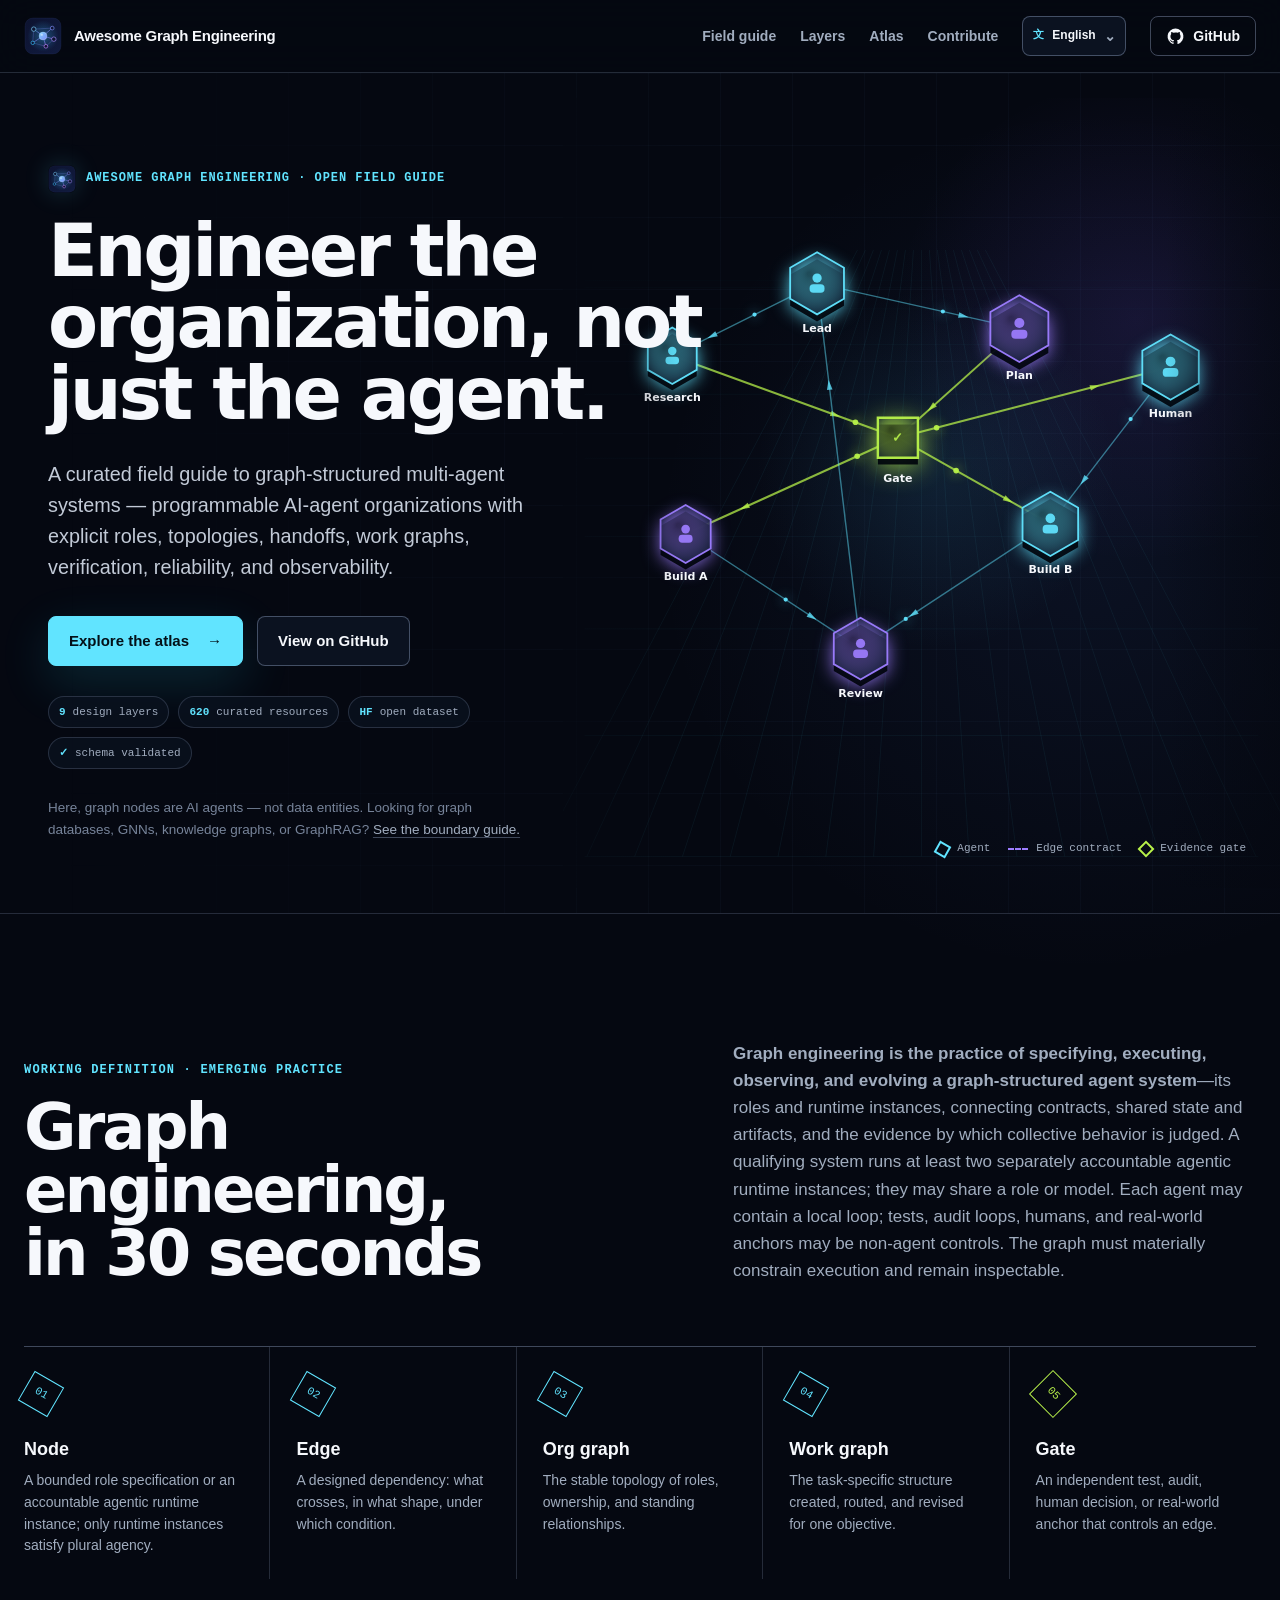
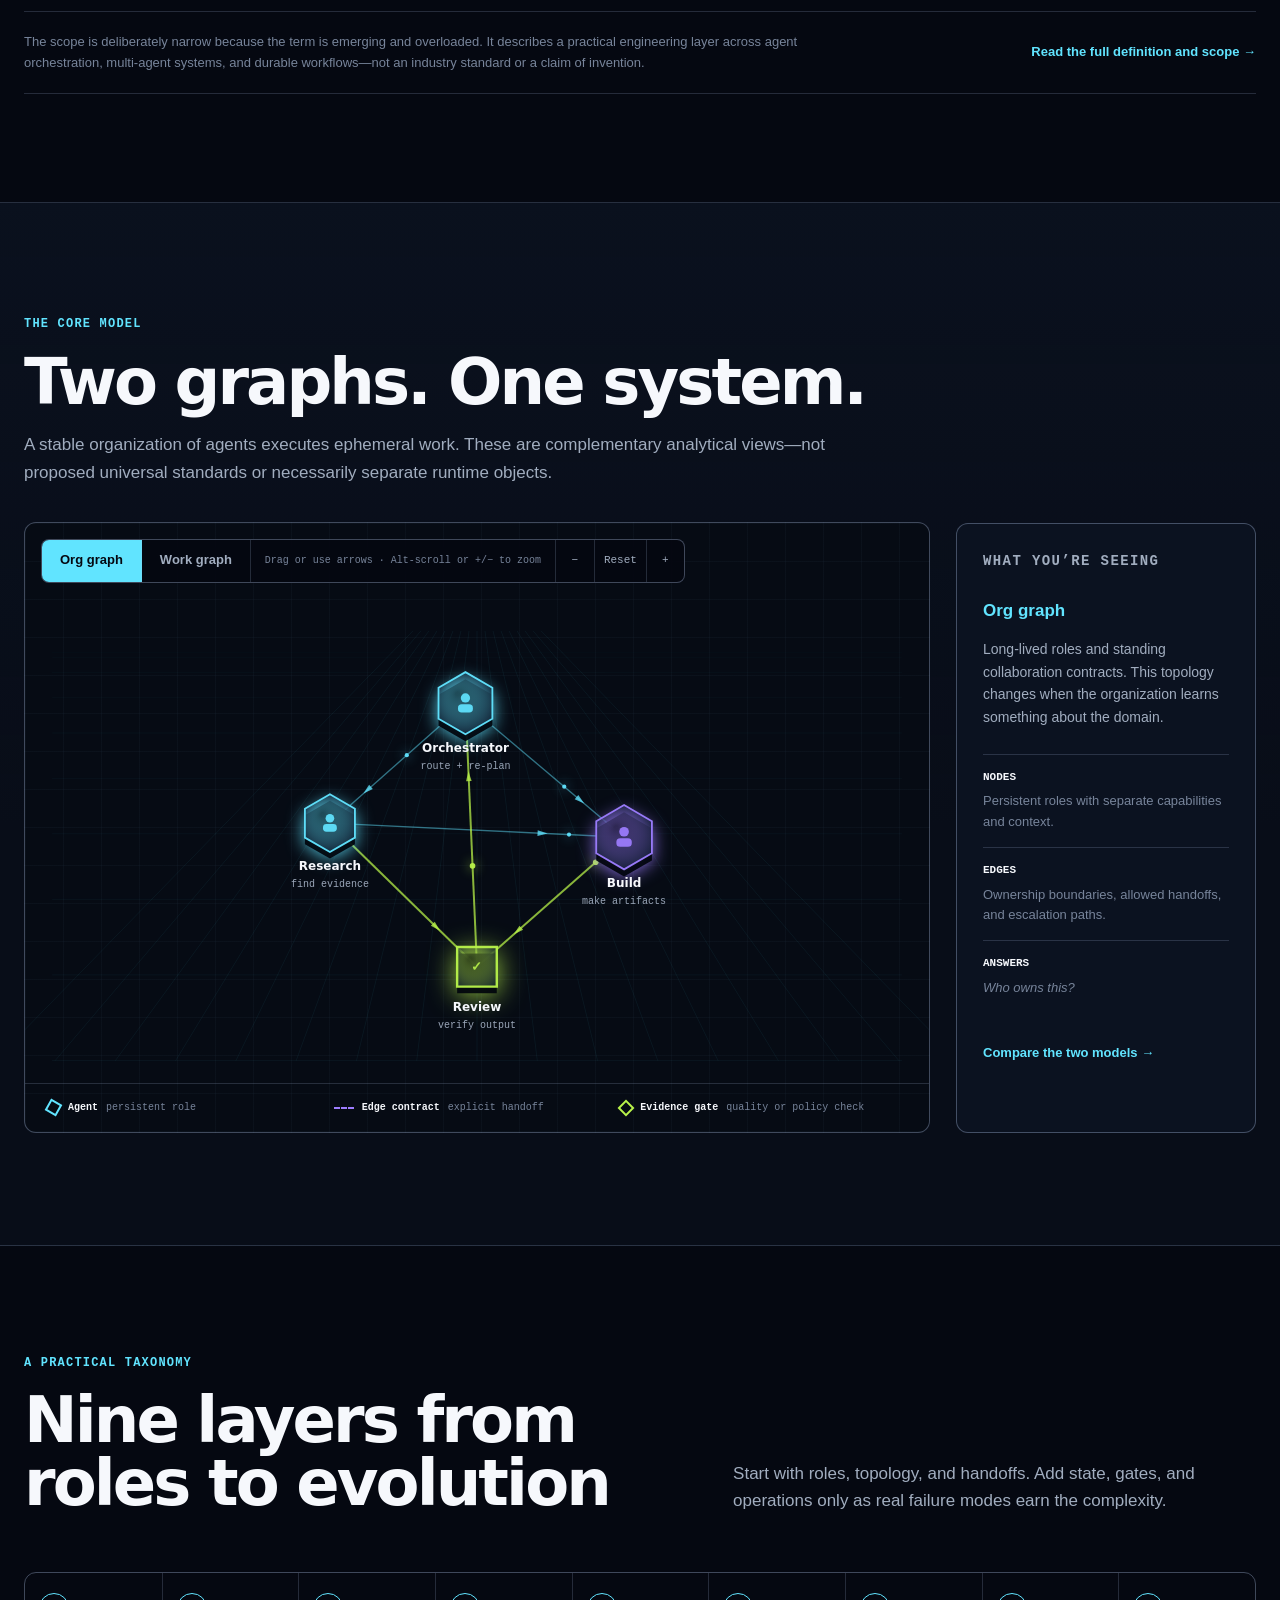
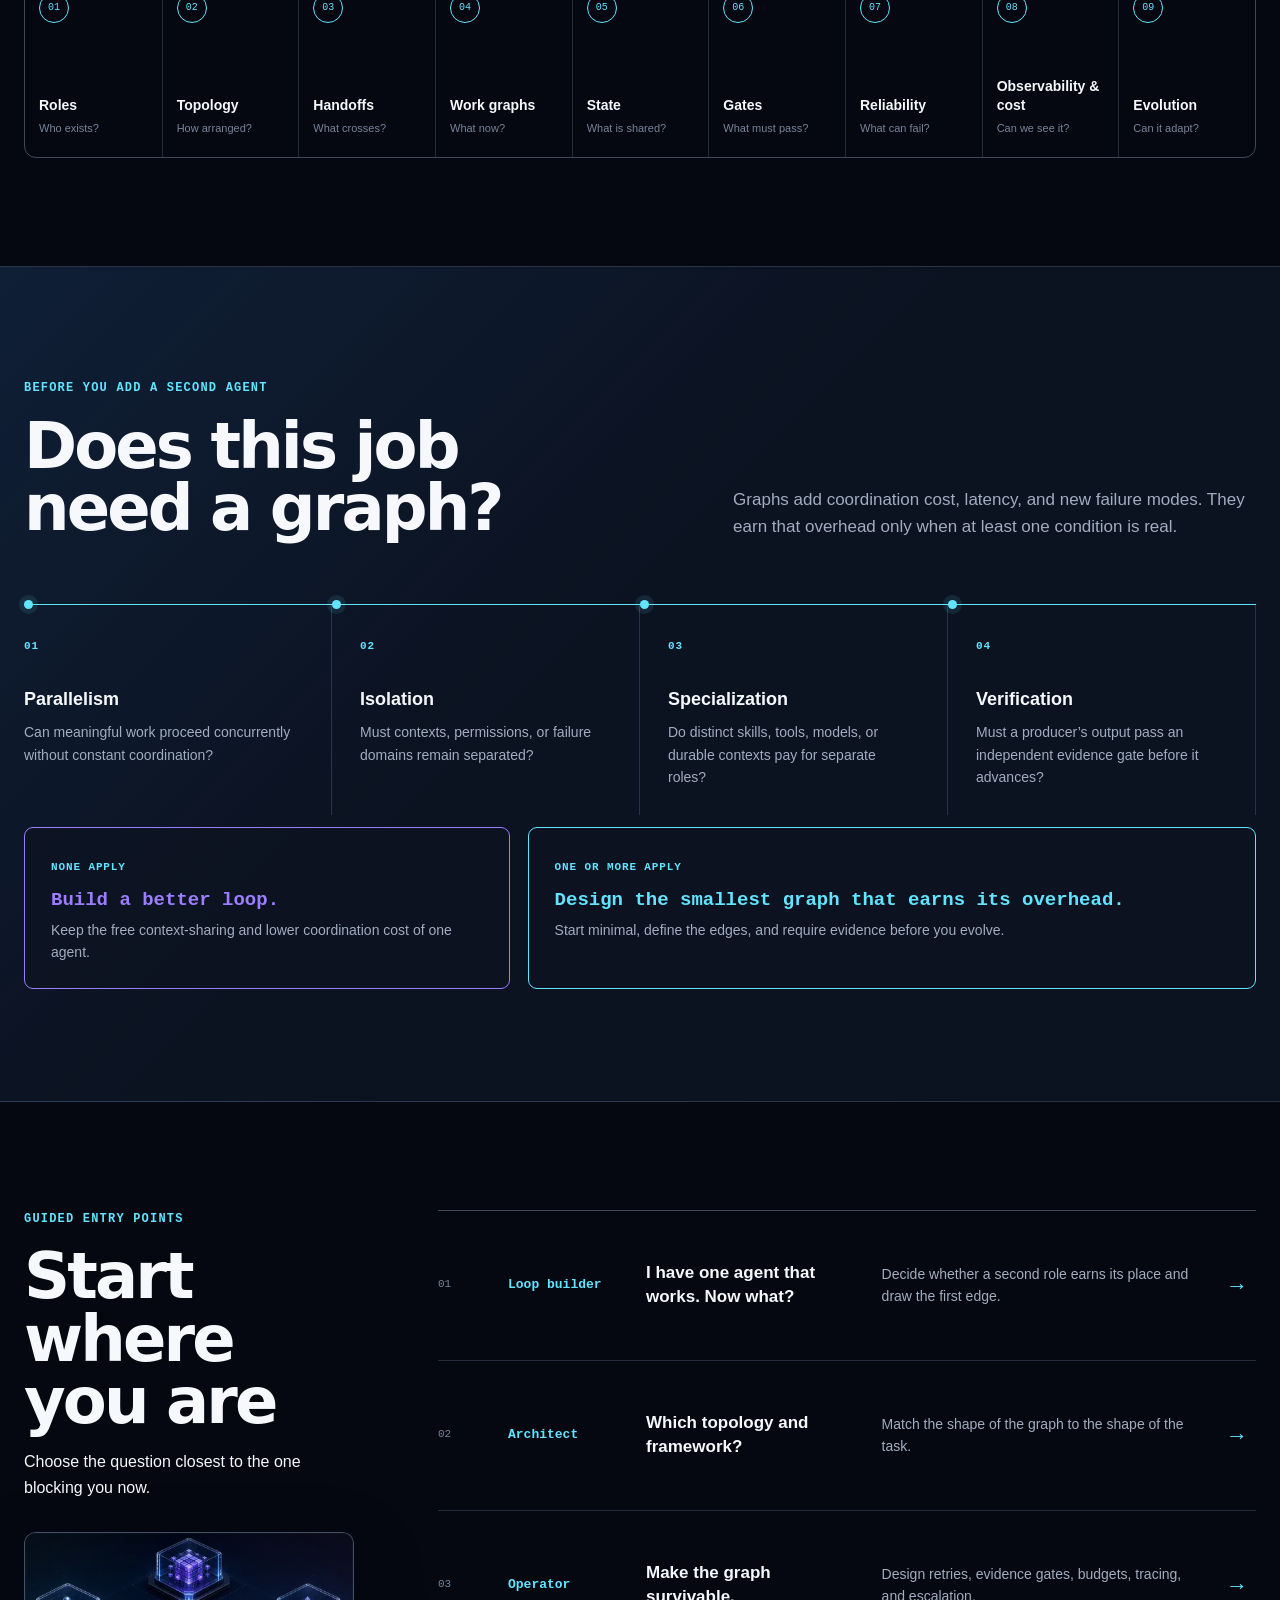
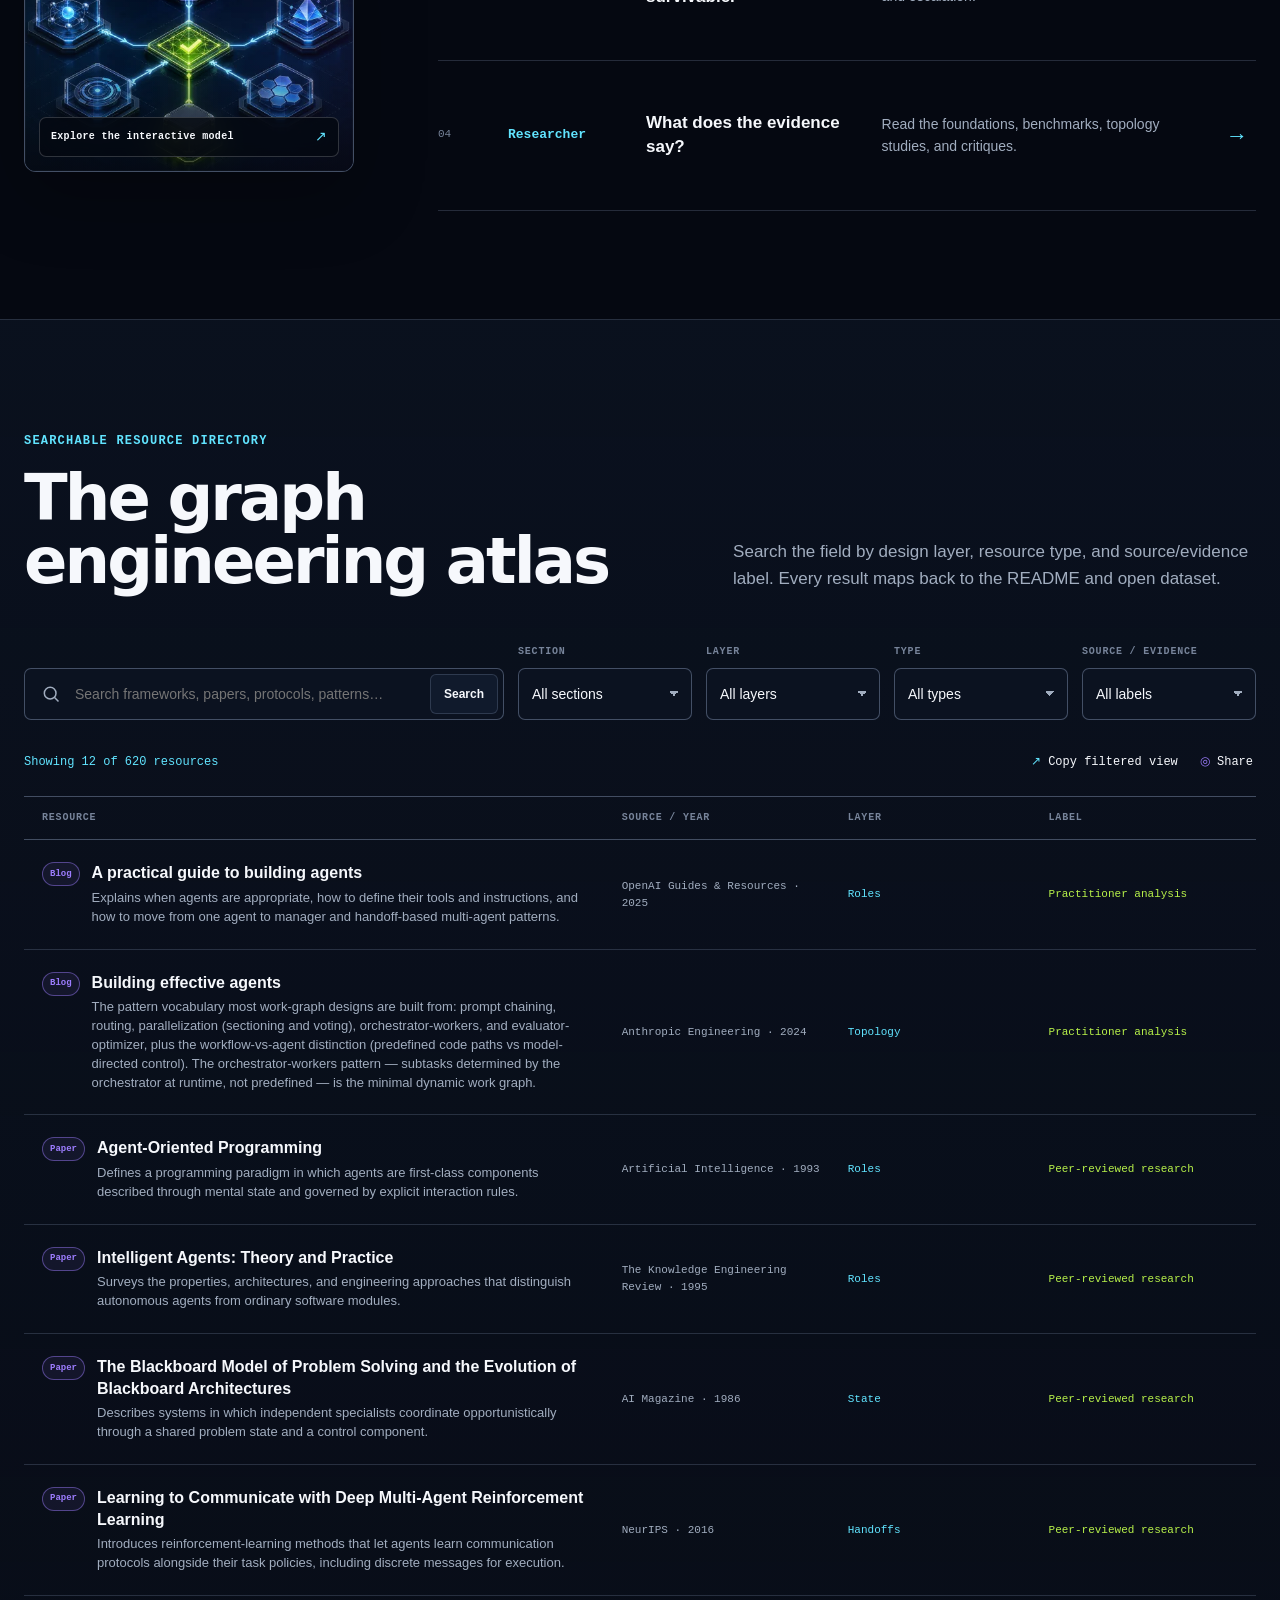
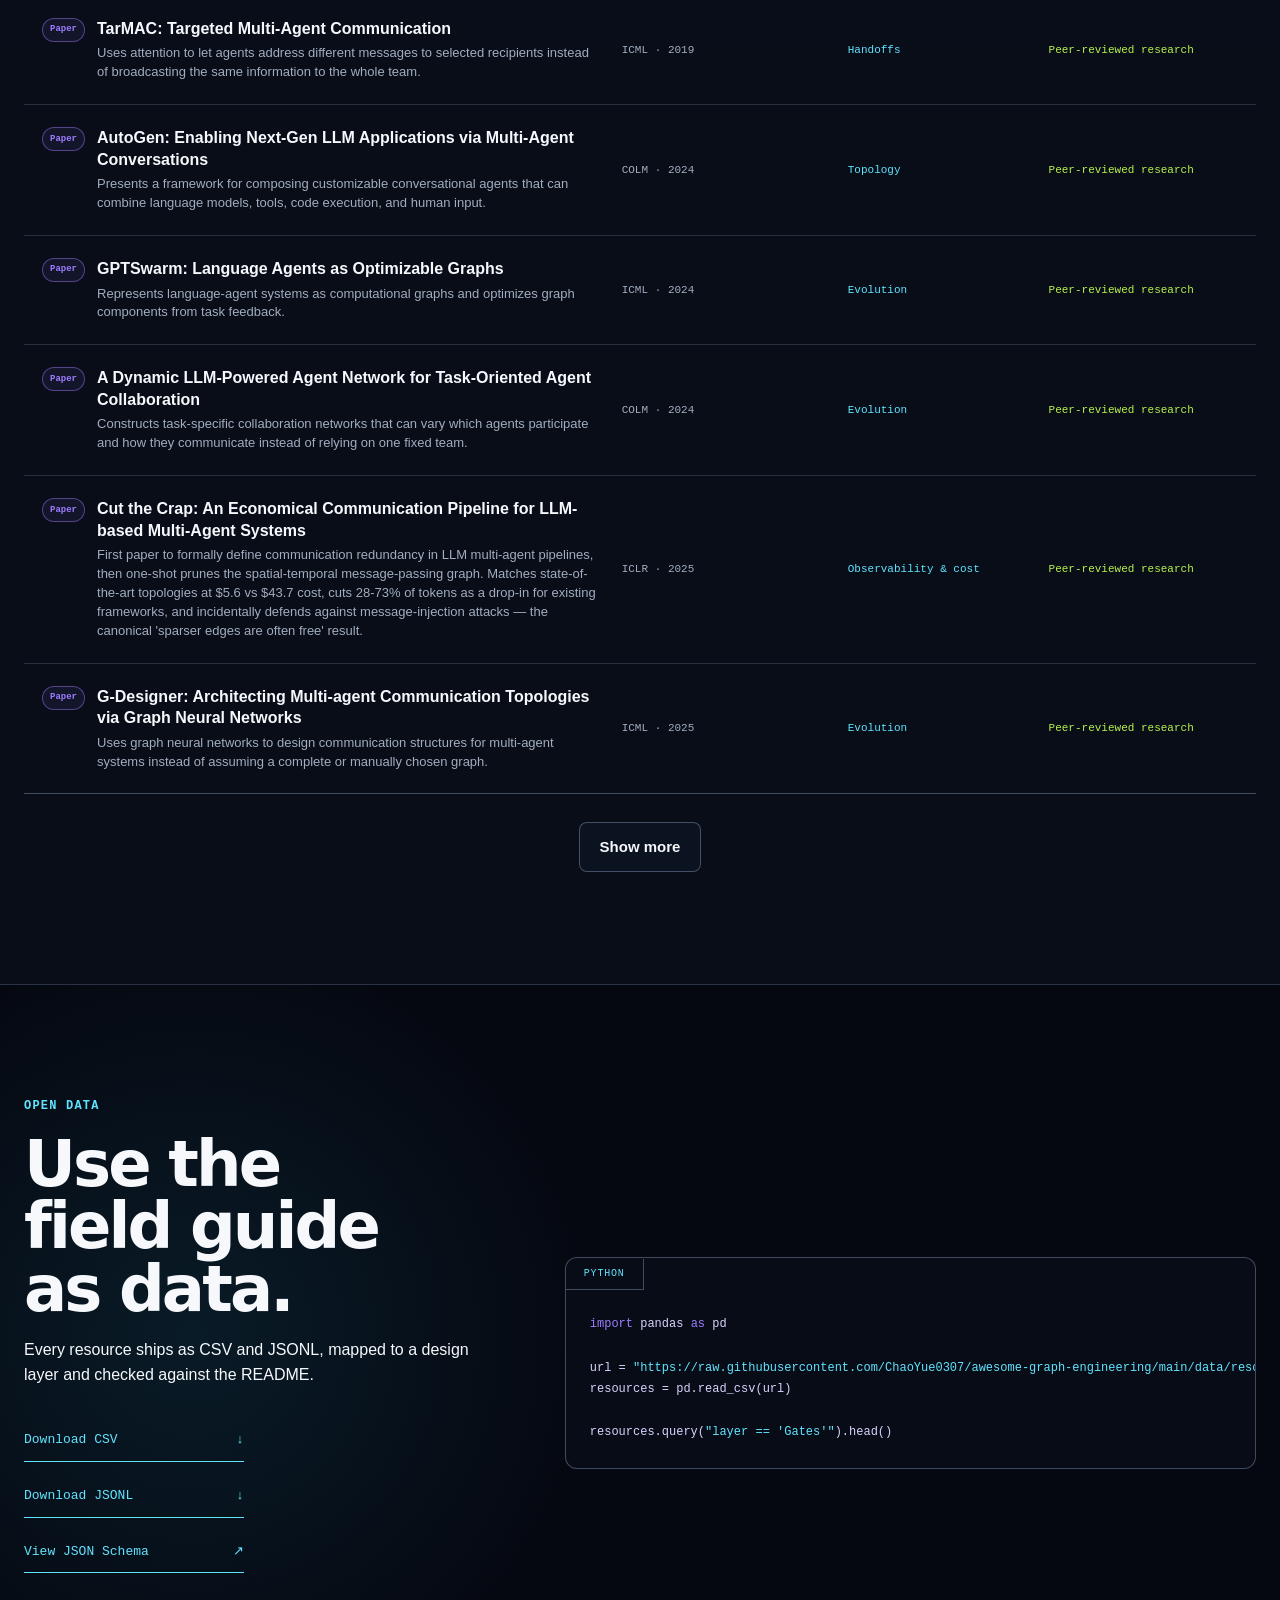
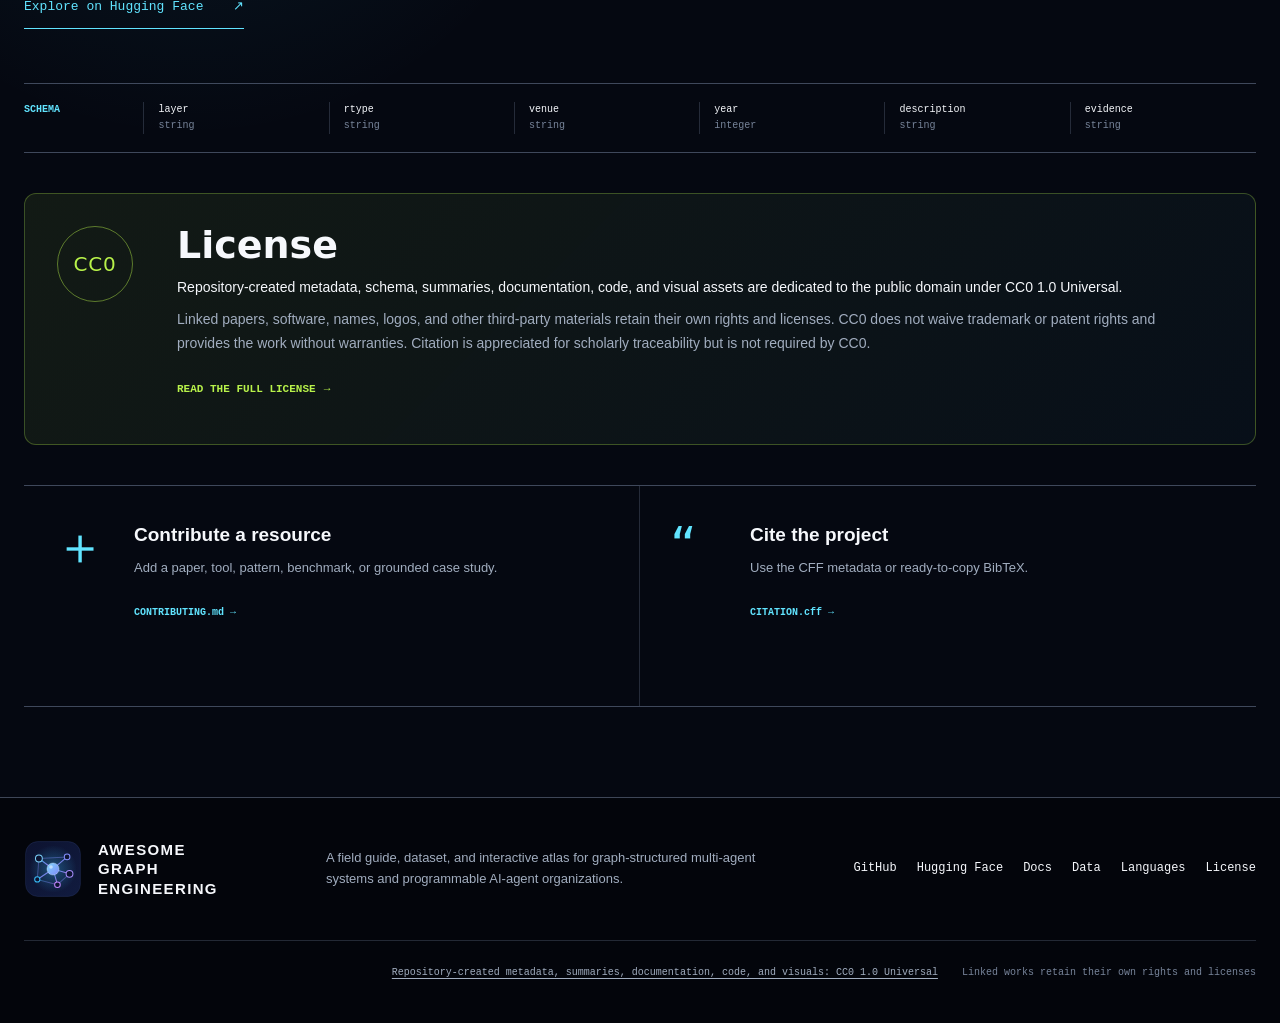
==== commit 80c145c3: "data: add 19 papers from late September and October 2026 Drawn from a scan of every multi-agent subm" ====
--- a/docs/index.html
+++ b/docs/index.html
@@ -412,7 +412,7 @@
   </footer>
 
   <script id="atlas-data" type="application/json">
-[{"id":"age-0001","section":"Start Here","subcategory":"Architecture guide","rtype":"Blog","title":"A practical guide to building agents","url":"https://openai.com/business/guides-and-resources/a-practical-guide-to-building-ai-agents/","venue":"OpenAI Guides & Resources","year":2025,"authors":"OpenAI","description":"Explains when agents are appropriate, how to define their tools and instructions, and how to move from one agent to manager and handoff-based multi-agent patterns.","why":"A useful first check on whether distinct roles justify the coordination cost of a graph.","evidence":"Practitioner analysis","layer":"Roles"},{"id":"age-0002","section":"Start Here","subcategory":"Architecture guide","rtype":"Blog","title":"Building effective agents","url":"https://www.anthropic.com/engineering/building-effective-agents","venue":"Anthropic Engineering","year":2024,"authors":"Erik Schluntz, Barry Zhang (Anthropic)","description":"The pattern vocabulary most work-graph designs are built from: prompt chaining, routing, parallelization (sectioning and voting), orchestrator-workers, and evaluator-optimizer, plus the workflow-vs-agent distinction (predefined code paths vs model-directed control). The orchestrator-workers pattern — subtasks determined by the orchestrator at runtime, not predefined — is the minimal dynamic work graph.","why":"The pattern vocabulary most work-graph designs are assembled from, and the reference practitioners actually cite.","evidence":"Practitioner analysis","layer":"Topology"},{"id":"age-0003","section":"Research Foundations","subcategory":"Agent foundations","rtype":"Paper","title":"Agent-Oriented Programming","url":"https://doi.org/10.1016/0004-3702(93)90034-9","venue":"Artificial Intelligence","year":1993,"authors":"Yoav Shoham","description":"Defines a programming paradigm in which agents are first-class components described through mental state and governed by explicit interaction rules.","why":"Establishes the intellectual lineage for treating an agent role as a programmable organizational unit.","evidence":"Peer-reviewed research","layer":"Roles"},{"id":"age-0004","section":"Research Foundations","subcategory":"Agent foundations","rtype":"Paper","title":"Intelligent Agents: Theory and Practice","url":"https://doi.org/10.1017/S0269888900008122","venue":"The Knowledge Engineering Review","year":1995,"authors":"Michael Wooldridge; Nicholas R. Jennings","description":"Surveys the properties, architectures, and engineering approaches that distinguish autonomous agents from ordinary software modules.","why":"Grounds the agency-at-the-nodes boundary that separates an agent graph from a deterministic workflow.","evidence":"Peer-reviewed research","layer":"Roles"},{"id":"age-0005","section":"Research Foundations","subcategory":"Shared-state architectures","rtype":"Paper","title":"The Blackboard Model of Problem Solving and the Evolution of Blackboard Architectures","url":"https://doi.org/10.1609/aimag.v7i2.537","venue":"AI Magazine","year":1986,"authors":"H. Penny Nii","description":"Describes systems in which independent specialists coordinate opportunistically through a shared problem state and a control component.","why":"Supplies a durable model for shared state without requiring every node to exchange its full context directly.","evidence":"Peer-reviewed research","layer":"State"},{"id":"age-0006","section":"Research Foundations","subcategory":"Learned communication","rtype":"Paper","title":"Learning to Communicate with Deep Multi-Agent Reinforcement Learning","url":"https://proceedings.neurips.cc/paper_files/paper/2016/hash/c7635bfd99248a2cdef8249ef7bfbef4-Abstract.html","venue":"NeurIPS","year":2016,"authors":"Jakob Foerster; Ioannis Alexandros Assael; Nando de Freitas; Shimon Whiteson","description":"Introduces reinforcement-learning methods that let agents learn communication protocols alongside their task policies, including discrete messages for execution.","why":"Shows that edge content and communication policy can be engineered or learned rather than treated as free-form chat.","evidence":"Peer-reviewed research","layer":"Handoffs"},{"id":"age-0007","section":"Research Foundations","subcategory":"Learned communication","rtype":"Paper","title":"TarMAC: Targeted Multi-Agent Communication","url":"https://proceedings.mlr.press/v97/das19a.html","venue":"ICML","year":2019,"authors":"Abhishek Das et al.","description":"Uses attention to let agents address different messages to selected recipients instead of broadcasting the same information to the whole team.","why":"Motivates selective, recipient-aware handoffs when all-to-all communication is wasteful or distracting.","evidence":"Peer-reviewed research","layer":"Handoffs"},{"id":"age-0008","section":"Research Foundations","subcategory":"LLM multi-agent systems","rtype":"Paper","title":"AutoGen: Enabling Next-Gen LLM Applications via Multi-Agent Conversations","url":"https://openreview.net/forum?id=BAakY1hNKS","venue":"COLM","year":2024,"authors":"Qingyun Wu; Gagan Bansal; Jieyu Zhang; Yiran Wu; Beibin Li; Erkang Zhu; Li Jiang; Xiaoyun Zhang; Shaokun Zhang; Jiale Liu; Ahmed Hassan Awadallah; Ryen W. White; Doug Burger; Chi Wang","description":"Presents a framework for composing customizable conversational agents that can combine language models, tools, code execution, and human input.","why":"An early, influential demonstration that agent roles and conversation links can be expressed as an executable topology.","evidence":"Peer-reviewed research","layer":"Topology"},{"id":"age-0009","section":"Research Foundations","subcategory":"Topology optimization","rtype":"Paper","title":"GPTSwarm: Language Agents as Optimizable Graphs","url":"https://proceedings.mlr.press/v235/zhuge24a.html","venue":"ICML","year":2024,"authors":"Mingchen Zhuge et al.","description":"Represents language-agent systems as computational graphs and optimizes graph components from task feedback.","why":"Makes the graph itself an optimization target rather than a fixed orchestration diagram.","evidence":"Peer-reviewed research","layer":"Evolution"},{"id":"age-0010","section":"Research Foundations","subcategory":"Dynamic topology","rtype":"Paper","title":"A Dynamic LLM-Powered Agent Network for Task-Oriented Agent Collaboration","url":"https://openreview.net/forum?id=XII0Wp1XA9","venue":"COLM","year":2024,"authors":"Zijun Liu et al.","description":"Constructs task-specific collaboration networks that can vary which agents participate and how they communicate instead of relying on one fixed team.","why":"Provides evidence for adapting the work graph to the task while keeping the available agent roles reusable.","evidence":"Peer-reviewed research","layer":"Evolution"},{"id":"age-0011","section":"Research Foundations","subcategory":"Communication efficiency","rtype":"Paper","title":"Cut the Crap: An Economical Communication Pipeline for LLM-based Multi-Agent Systems","url":"https://openreview.net/forum?id=LkzuPorQ5L","venue":"ICLR","year":2025,"authors":"Guibin Zhang, Yanwei Yue, et al.","description":"First paper to formally define communication redundancy in LLM multi-agent pipelines, then one-shot prunes the spatial-temporal message-passing graph. Matches state-of-the-art topologies at $5.6 vs $43.7 cost, cuts 28-73% of tokens as a drop-in for existing frameworks, and incidentally defends against message-injection attacks — the canonical 'sparser edges are often free' result.","why":"Defines communication redundancy formally, then removes it, which is the rare optimization that helps quality and cost together.","evidence":"Peer-reviewed research","layer":"Observability & cost"},{"id":"age-0012","section":"Research Foundations","subcategory":"Topology optimization","rtype":"Paper","title":"G-Designer: Architecting Multi-agent Communication Topologies via Graph Neural Networks","url":"https://proceedings.mlr.press/v267/zhang25cu.html","venue":"ICML","year":2025,"authors":"Guibin Zhang et al.","description":"Uses graph neural networks to design communication structures for multi-agent systems instead of assuming a complete or manually chosen graph.","why":"Connects task performance to explicit topology search and exposes communication structure as an engineering variable.","evidence":"Peer-reviewed research","layer":"Evolution"},{"id":"age-0013","section":"Research Foundations","subcategory":"Automated agentic system design","rtype":"Paper","title":"Automated Design of Agentic Systems","url":"https://openreview.net/forum?id=t9U3LW7JVX","venue":"ICLR","year":2025,"authors":"Shengran Hu; Cong Lu; Jeff Clune","description":"Formulates the automated invention of entire agentic systems (prompts, control flow, multi-agent structure) as search in code space: a Meta Agent Search loop programs new agent designs conditioned on an archive of prior discoveries. Discovered designs beat hand-crafted state-of-the-art agents and transfer across domains and models, establishing 'design the designer' as a research agenda.","why":"Demonstrates automated search over coordination logic while retaining executable artifacts that engineers can inspect.","evidence":"Peer-reviewed research","layer":"Evolution"},{"id":"age-0014","section":"Research Foundations","subcategory":"Workflow search","rtype":"Paper","title":"AFlow: Automating Agentic Workflow Generation","url":"https://openreview.net/forum?id=z5uVAKwmjf","venue":"ICLR","year":2025,"authors":"Jiayi Zhang et al.","description":"Searches over reusable workflow operators to generate task-specific agentic workflows and improve them from evaluation results.","why":"Offers a concrete method for evolving work graphs against measurable objectives rather than intuition alone.","evidence":"Peer-reviewed research","layer":"Evolution"},{"id":"age-0015","section":"Research Foundations","subcategory":"Joint prompt-topology optimization","rtype":"Paper","title":"Multi-Agent Design: Optimizing Agents with Better Prompts and Topologies","url":"https://openreview.net/forum?id=I05H9RUzHB","venue":"ICLR","year":2026,"authors":"Han Zhou, Xingchen Wan, Ruoxi Sun, Hamid Palangi, Shariq Iqbal, Ivan Vulić, Anna Korhonen, Sercan Ö. Arık (Google / Cambridge)","description":"Google's three-stage Multi-Agent System Search: block-level prompt optimization, then topology optimization over a pruned configurable space, then workflow-level prompt optimization. Its headline empirical finding — most topology configurations hurt, and prompt quality dominates topology choice unless both are optimized together — is a core calibration result for anyone designing agent org graphs.","why":"Optimizing prompts and topology in sequence, with evidence that the order and the interaction between them matter.","evidence":"Peer-reviewed research","layer":"Evolution"},{"id":"age-0016","section":"Research Foundations","subcategory":"Debate and councils","rtype":"Paper","title":"Improving Factuality and Reasoning in Language Models through Multiagent Debate","url":"https://proceedings.mlr.press/v235/du24e.html","venue":"ICML","year":2024,"authors":"Yilun Du et al.","description":"Tests rounds of proposal and critique among multiple language-model instances as a way to improve factual and reasoning answers.","why":"Supplies an empirical basis for debate-style gates while leaving room to examine correlated errors and added cost.","evidence":"Peer-reviewed research","layer":"Gates"},{"id":"age-0017","section":"Research Foundations","subcategory":"Debate and councils","rtype":"Paper","title":"Improving Multi-Agent Debate with Sparse Communication Topology","url":"https://aclanthology.org/2024.findings-emnlp.427/","venue":"Findings of EMNLP","year":2024,"authors":"Yunxuan Li et al.","description":"Examines multi-agent debate under sparse communication structures rather than defaulting to full information exchange among every participant.","why":"Isolates topology as a factor in debate quality and communication efficiency.","evidence":"Peer-reviewed research","layer":"Topology"},{"id":"age-0018","section":"Research Foundations","subcategory":"Feedback and memory","rtype":"Paper","title":"Reflexion: Language Agents with Verbal Reinforcement Learning","url":"https://openreview.net/forum?id=vAElhFcKW6","venue":"NeurIPS","year":2023,"authors":"Noah Shinn et al.","description":"Lets an agent convert feedback into textual reflections stored in episodic memory and reused on later attempts.","why":"Clarifies how a node loop can persist learning across retries without changing model weights.","evidence":"Peer-reviewed research","layer":"State"},{"id":"age-0019","section":"Research Foundations","subcategory":"Tool-grounded verification","rtype":"Paper","title":"CRITIC: Large Language Models Can Self-Correct with Tool-Interactive Critiquing","url":"https://openreview.net/forum?id=Sx038qxjek","venue":"ICLR","year":2024,"authors":"Zhibin Gou et al.","description":"Uses external tools to obtain feedback that a language model can apply when critiquing and revising its outputs.","why":"Supports verification gates grounded in observable evidence instead of another ungrounded model opinion.","evidence":"Peer-reviewed research","layer":"Gates"},{"id":"age-0020","section":"Production Case Studies","subcategory":"Generalist agent team","rtype":"Paper","title":"Magentic-One: A Generalist Multi-Agent System for Solving Complex Tasks","url":"https://www.microsoft.com/en-us/research/publication/magentic-one-a-generalist-multi-agent-system-for-solving-complex-tasks/","venue":"Microsoft Research MSR-TR-2024-47","year":2024,"authors":"Adam Fourney et al.","description":"Documents an orchestrator-led team of specialized agents for web, file, coding, and terminal tasks, with progress tracking and replanning.","why":"Provides a concrete generalist topology whose role boundaries and recovery behavior can be examined as a system.","evidence":"Research preprint","layer":"Roles"},{"id":"age-0021","section":"Production Case Studies","subcategory":"Parallel research","rtype":"Blog","title":"How we built our multi-agent research system","url":"https://www.anthropic.com/engineering/multi-agent-research-system","venue":"Anthropic Engineering","year":2025,"authors":"Jeremy Hadfield et al.","description":"Describes a lead research agent that creates parallel subagents, delegates searches, and synthesizes their findings, including operational lessons from production.","why":"A detailed case study of dynamic fan-out and fan-in, context separation, evaluation, and the token cost of an adaptive work graph.","evidence":"Practitioner analysis","layer":"Work graphs"},{"id":"age-0022","section":"Frameworks & SDKs","subcategory":"Role-based teams","rtype":"Docs","title":"CrewAI Crews","url":"https://docs.crewai.com/en/concepts/crews","venue":"CrewAI Documentation","year":2026,"authors":"CrewAI","description":"Documents role-based agent crews, assigned tasks, delegation, and sequential or hierarchical execution processes.","why":"Offers accessible primitives for testing explicit ownership and manager-worker coordination.","evidence":"Official documentation","layer":"Roles"},{"id":"age-0023","section":"Frameworks & SDKs","subcategory":"Agent orchestration","rtype":"Docs","title":"OpenAI Agents SDK: Agent orchestration","url":"https://openai.github.io/openai-agents-python/multi_agent/","venue":"OpenAI Agents SDK Documentation","year":2026,"authors":"OpenAI","description":"Explains manager-style orchestration with agents exposed as tools and decentralized orchestration through handoffs.","why":"Makes the centralized-versus-decentralized topology choice explicit in a production SDK.","evidence":"Official documentation","layer":"Topology"},{"id":"age-0024","section":"Frameworks & SDKs","subcategory":"Pattern catalog","rtype":"Docs","title":"Strands Agents: Coordinate Multiple Agents","url":"https://strandsagents.com/docs/user-guide/sdk/multi-agent/multi-agent-patterns/","venue":"Strands Agents Documentation","year":2026,"authors":"Strands Agents; AWS","description":"Overview of Strands' coordination primitives: agents as tools, where an orchestrator delegates to specialist agents in a hierarchy; swarm, where agents hand off to one another autonomously with shared context and working memory; graph, with deterministic DAG or cyclic execution, conditional edges, and nested agents; and workflow, for sequential tasks with explicit dependencies. It links to A2A for reaching remote agents, and swarm and graph runs can pause for human approval through interrupts.","why":"Lets builders compare topology choices within one SDK instead of treating one pattern as universal.","evidence":"Official documentation","layer":"Topology"},{"id":"age-0025","section":"Frameworks & SDKs","subcategory":"Typed agents","rtype":"Docs","title":"Pydantic AI: Multi-Agent Applications","url":"https://pydantic.dev/docs/ai/guides/multi-agent-applications/","venue":"Pydantic AI Documentation","year":2026,"authors":"Pydantic","description":"Shows delegation, programmatic control flow, and graph-based state machines for composing typed Python agents.","why":"Useful for expressing node inputs, outputs, dependencies, and orchestration boundaries in ordinary application code.","evidence":"Official documentation","layer":"Topology"},{"id":"age-0026","section":"Frameworks & SDKs","subcategory":"Multi-agent orchestration","rtype":"Docs","title":"LlamaIndex: Multi-Agent Patterns","url":"https://developers.llamaindex.ai/python/framework/understanding/agent/multi_agent/","venue":"LlamaIndex Documentation","year":2026,"authors":"LlamaIndex","description":"Covers agent workflow, orchestrator, and planner-oriented approaches for coordinating specialized agents.","why":"Provides implementation patterns for choosing who owns delegation and how results return to the coordinating node.","evidence":"Official documentation","layer":"Handoffs"},{"id":"age-0027","section":"Frameworks & SDKs","subcategory":"Graph workflows","rtype":"Docs","title":"Google ADK: Graph-based Agent Workflows","url":"https://adk.dev/graphs/","venue":"Google ADK Documentation","year":2026,"authors":"Google","description":"Documents declarative workflows whose nodes combine agents, tools, functions, and human input through explicit edges, typed data passing, routing, branching, state, fan-out and join, loops, escalation, and nesting.","why":"Makes the graph load-bearing and inspectable while separating deterministic process control from model reasoning.","evidence":"Official documentation","layer":"Work graphs"},{"id":"age-0028","section":"Frameworks & SDKs","subcategory":"Graph workflows","rtype":"Docs","title":"Microsoft Agent Framework: Workflows","url":"https://learn.microsoft.com/en-us/agent-framework/workflows/","venue":"Microsoft Learn","year":2026,"authors":"Microsoft","description":"Describes workflows built from executors and explicit edges, with support for branching, aggregation, state, and checkpointing.","why":"Exposes the work graph as an inspectable program rather than hiding coordination inside prompts.","evidence":"Official documentation","layer":"Work graphs"},{"id":"age-0029","section":"Frameworks & SDKs","subcategory":"Graph runtime","rtype":"Docs","title":"LangGraph overview","url":"https://docs.langchain.com/oss/python/langgraph/overview","venue":"LangGraph Documentation","year":2025,"authors":"LangChain","description":"Introduces a low-level runtime for stateful agent graphs with durable execution, streaming, memory, and human intervention.","why":"A widely used substrate for implementing explicit nodes, edges, state transitions, and resumable work graphs.","evidence":"Official documentation","layer":"Work graphs"},{"id":"age-0030","section":"Protocols & Handoffs","subcategory":"In-process transfer","rtype":"Docs","title":"OpenAI Agents SDK: Handoffs","url":"https://openai.github.io/openai-agents-python/handoffs/","venue":"OpenAI Agents SDK Documentation","year":2026,"authors":"OpenAI","description":"Documents transfers from one agent to another, including tool-shaped handoff schemas, input filters, and callbacks.","why":"Turns an edge into an explicit contract controlling when ownership moves and what context crosses with it.","evidence":"Official documentation","layer":"Handoffs"},{"id":"age-0031","section":"Protocols & Handoffs","subcategory":"Tool and context protocol","rtype":"Standard","title":"Model Context Protocol Specification 2025-11-25","url":"https://modelcontextprotocol.io/specification/2025-11-25","venue":"MCP Specification 2025-11-25","year":2025,"authors":"Model Context Protocol project; Agentic AI Foundation","description":"Specifies a client-server protocol through which AI applications discover and use tools, resources, prompts, and contextual data.","why":"Standardizes capability and context edges, while remaining distinct from a protocol for delegating work between autonomous agents.","evidence":"Industry standard","layer":"Handoffs"},{"id":"age-0032","section":"Protocols & Handoffs","subcategory":"Agent interoperability","rtype":"Standard","title":"Agent2Agent Protocol Specification v1.0.0","url":"https://a2a-protocol.org/v1.0.0/specification/","venue":"A2A Specification","year":2026,"authors":"A2A Protocol Working Group; Linux Foundation","description":"Defines interoperable agent discovery, task lifecycle, messages, artifacts, streaming, asynchronous updates, version negotiation, and multiple protocol bindings across service boundaries.","why":"Provides a version-pinned wire contract for cross-system handoffs where agents cannot share an in-process runtime.","evidence":"Industry standard","layer":"Handoffs"},{"id":"age-0033","section":"State, Memory & Artifacts","subcategory":"Durable execution","rtype":"Docs","title":"LangGraph Persistence","url":"https://docs.langchain.com/oss/python/langgraph/persistence","venue":"LangGraph Documentation","year":2025,"authors":"LangChain","description":"Reference documentation for checkpointing agent-graph state: thread-scoped snapshots via Postgres/SQLite/in-memory savers, resuming after failure, and fault-tolerance semantics. The baseline replay/resume layer most production agent graphs start with before graduating to full durable-execution engines.","why":"Reference for the checkpointing that makes a graph resumable instead of restart-from-scratch after any node failure.","evidence":"Official documentation","layer":"State"},{"id":"age-0034","section":"State, Memory & Artifacts","subcategory":"Conversation state","rtype":"Docs","title":"OpenAI Agents SDK: Sessions","url":"https://openai.github.io/openai-agents-python/sessions/","venue":"OpenAI Agents SDK Documentation","year":2026,"authors":"OpenAI","description":"Documents persistent conversation history that can be loaded and updated across repeated agent runs.","why":"Provides a bounded mechanism for carrying state across nodes and turns without manually rebuilding every prompt.","evidence":"Official documentation","layer":"State"},{"id":"age-0035","section":"Verification & Evals","subcategory":"Workflow evaluation","rtype":"Docs","title":"Evaluate agent workflows","url":"https://developers.openai.com/api/docs/guides/agent-evals","venue":"OpenAI API Documentation","year":2026,"authors":"OpenAI","description":"Explains how to build datasets, graders, trace-based evaluations, and reproducible checks for agent workflows.","why":"Makes gates testable at both the final outcome and the intermediate handoff level.","evidence":"Official documentation","layer":"Gates"},{"id":"age-0036","section":"Verification & Evals","subcategory":"Evaluation practice","rtype":"Blog","title":"Demystifying evals for AI agents","url":"https://www.anthropic.com/engineering/demystifying-evals-for-ai-agents","venue":"Anthropic Engineering","year":2026,"authors":"Mikaela Grace et al.","description":"Presents practical guidance for defining tasks, outcomes, graders, and evaluation suites for agents with non-deterministic trajectories.","why":"Helps turn vague reviewer judgments into evidence gates that can guide graph changes.","evidence":"Practitioner analysis","layer":"Gates"},{"id":"age-0037","section":"Verification & Evals","subcategory":"Evaluation framework","rtype":"Tool","title":"Inspect AI","url":"https://inspect.aisi.org.uk/","venue":"Inspect AI Documentation","year":2024,"authors":"UK AI Security Institute","description":"Provides an open-source evaluation framework with tasks, solvers, scorers, sandboxed tools, and structured logs.","why":"Supports reproducible gate nodes and traceable evidence for both individual agents and composed systems.","evidence":"Maintained OSS project","layer":"Gates"},{"id":"age-0038","section":"Reliability & Durable Execution","subcategory":"Durable actors and workflows","rtype":"Docs","title":"Dapr Agents introduction","url":"https://docs.dapr.io/developing-ai/dapr-agents/dapr-agents-introduction/","venue":"Dapr Documentation","year":2026,"authors":"Dapr; CNCF","description":"Introduces an agent framework built on durable actors and workflows, with state, messaging, and recovery supplied by the Dapr runtime.","why":"Shows how graph nodes can inherit distributed-systems durability instead of implementing recovery only in prompts.","evidence":"Official documentation","layer":"Reliability"},{"id":"age-0039","section":"Reliability & Durable Execution","subcategory":"Durable execution integration","rtype":"Tool","title":"Temporal integration for OpenAI Agents SDK","url":"https://github.com/temporalio/sdk-python/tree/main/temporalio/contrib/openai_agents","venue":"Temporal Python SDK","year":2025,"authors":"Temporal","description":"Integrates OpenAI agent runs, model calls, and tools with Temporal workflows and activities for durable execution.","why":"Provides replay, retry, timeout, and recovery semantics beneath an agent graph without asking the model to manage them.","evidence":"Maintained OSS project","layer":"Reliability"},{"id":"age-0040","section":"Reliability & Durable Execution","subcategory":"Database-backed workflows","rtype":"Docs","title":"DBOS AI Quickstart","url":"https://docs.dbos.dev/ai/ai-quickstart","venue":"DBOS Documentation","year":2026,"authors":"DBOS","description":"Shows how to place AI application steps inside durable workflows whose progress is recorded and recoverable after interruption.","why":"Offers a compact path from an agent prototype to resumable execution with explicit step boundaries.","evidence":"Official documentation","layer":"Reliability"},{"id":"age-0041","section":"Reliability & Durable Execution","subcategory":"Durable agent patterns","rtype":"Docs","title":"Restate Durable Agents","url":"https://docs.restate.dev/ai/patterns/durable-agents","venue":"Restate Documentation","year":2026,"authors":"Restate","description":"Documents durable agent patterns using persisted execution, reliable calls, retries, timers, and stateful services.","why":"Maps common mid-graph failures to runtime guarantees rather than fragile application-level retry code.","evidence":"Official documentation","layer":"Reliability"},{"id":"age-0042","section":"Observability & Cost","subcategory":"Tracing","rtype":"Docs","title":"OpenAI Agents SDK: Tracing","url":"https://openai.github.io/openai-agents-python/tracing/","venue":"OpenAI Agents SDK Documentation","year":2026,"authors":"OpenAI","description":"Documents traces and spans for agent runs, model generations, tool calls, handoffs, and guardrails.","why":"Makes node and edge behavior inspectable so latency, failures, and expensive paths can be attributed correctly.","evidence":"Official documentation","layer":"Observability & cost"},{"id":"age-0043","section":"Observability & Cost","subcategory":"Telemetry standard","rtype":"Standard","title":"OpenTelemetry GenAI Semantic Conventions","url":"https://github.com/open-telemetry/semantic-conventions-genai","venue":"OpenTelemetry GenAI repository","year":2026,"authors":"OpenTelemetry GenAI SIG","description":"Develops shared telemetry names and attributes for generative-AI model, tool, and agent operations in traces, metrics, and events.","why":"Helps graph telemetry remain portable across runtimes and observability vendors.","evidence":"Maintained OSS project","layer":"Observability & cost"},{"id":"age-0044","section":"Observability & Cost","subcategory":"Cost attribution","rtype":"Docs","title":"Arize Phoenix: Cost Tracking","url":"https://arize.com/docs/phoenix/tracing/how-to-tracing/cost-tracking","venue":"Arize Phoenix Documentation","year":2026,"authors":"Arize AI","description":"Explains how Phoenix derives and displays token usage and model cost from traced generative-AI calls.","why":"Supports per-node and per-path cost accounting instead of treating a multi-agent run as one opaque bill.","evidence":"Official documentation","layer":"Observability & cost"},{"id":"age-0045","section":"Observability & Cost","subcategory":"Observability platform","rtype":"Docs","title":"LangSmith Observability","url":"https://docs.langchain.com/langsmith/observability","venue":"LangSmith Documentation","year":2026,"authors":"LangChain","description":"LangChain's observability platform and the default lens on LangGraph organizations: hierarchical trace trees for multi-agent runs, dashboards and alerting, online evaluations, and a LangSmith Engine that clusters recurring failure patterns in traces and diagnoses root causes. Framework-agnostic in practice — OpenAI, Anthropic, CrewAI, Pydantic AI and Vercel AI SDK integrations alongside LangGraph.","why":"Hierarchical traces make a graph's structure visible as structure, which is the minimum for debugging coordination.","evidence":"Official documentation","layer":"Observability & cost"},{"id":"age-0046","section":"Benchmarks & Datasets","subcategory":"Collaboration benchmark","rtype":"Benchmark","title":"MultiAgentBench: Evaluating Collaboration and Competition of LLM Agents","url":"https://aclanthology.org/2025.acl-long.421/","venue":"ACL","year":2025,"authors":"Kunlun Zhu, Hongyi Du, Zhaochen Hong, et al. (UIUC)","description":"The first benchmark built explicitly for agent organizations rather than solo agents: milestone-based KPIs score collaboration and competition quality across coordination protocols (star, chain, tree, graph). Its headline finding is a direct data point for graph engineering — graph-structured coordination outperformed the other topologies, and cognitive planning lifted milestone attainment by about 3%.","why":"Built for organizations rather than solo agents, with milestone KPIs that score coordination quality itself.","evidence":"Benchmark/dataset","layer":"Observability & cost"},{"id":"age-0048","section":"Critiques & Limits","subcategory":"Self-correction limits","rtype":"Paper","title":"Large Language Models Cannot Self-Correct Reasoning Yet","url":"https://openreview.net/forum?id=IkmD3fKBPQ","venue":"ICLR","year":2024,"authors":"Jie Huang et al.","description":"Finds that intrinsic self-correction without reliable external feedback often fails to improve reasoning and can reduce accuracy.","why":"Warns against using an ungrounded critic node as evidence simply because it is separate from the producing node.","evidence":"Peer-reviewed research","layer":"Gates"},{"id":"age-0049","section":"Critiques & Limits","subcategory":"Scaling evidence","rtype":"Paper","title":"Towards a Science of Scaling Agent Systems","url":"https://arxiv.org/abs/2512.08296","venue":"arXiv; Google Research","year":2025,"authors":"Yubin Kim et al.","description":"Studies how agent-system performance changes across tasks, models, coordination structures, and scaling choices under controlled experiments.","why":"Tests the assumption that adding agents reliably helps and frames scaling as an empirical topology decision.","evidence":"Research preprint","layer":"Topology"},{"id":"age-0050","section":"Critiques & Limits","subcategory":"Token-budget comparison","rtype":"Paper","title":"Single-Agent LLMs Outperform Multi-Agent Systems on Multi-Hop Reasoning Under Equal Thinking Token Budgets","url":"https://arxiv.org/abs/2604.02460","venue":"arXiv","year":2026,"authors":"Dat Tran; Douwe Kiela","description":"Compares single-agent and multi-agent approaches to multi-hop reasoning while holding the total thinking-token budget constant.","why":"Provides the cost-controlled baseline needed before claiming that coordination, rather than extra inference, caused an improvement.","evidence":"Research preprint","layer":"Topology"},{"id":"age-0051","section":"Start Here","subcategory":"Contemporary framing","rtype":"Blog","title":"From Loop Engineering to Graph Engineering?","url":"https://x.com/IntuitMachine/status/2078419526354378975","venue":"X Articles","year":2026,"authors":"Carlos E. Perez","description":"Frames the shift as loop architecture: networks of improvement cycles that monitor, feed, constrain, and correct one another, with reliability located in their edges.","why":"Adds the grounding requirement missing from topology-only accounts: independent counter-metrics, frozen tests or rules, external anchors, and human ownership of root objectives.","evidence":"Practitioner analysis","layer":"Gates"},{"id":"age-0052","section":"Research Foundations","subcategory":"Blackboard coordination","rtype":"Paper","title":"A Multi-Level Organization for Problem Solving Using Many, Diverse, Cooperating Sources of Knowledge","url":"https://www.ijcai.org/Proceedings/75/Papers/072.pdf","venue":"IJCAI","year":1975,"authors":"Lee D. Erman; Victor R. Lesser","description":"Presents the Hearsay-II multi-level blackboard, where independent knowledge sources react to shared hypotheses, create explicit structural dependencies, and verify or revise one another's contributions.","why":"Provides an early architecture for loosely coupled specialist nodes coordinating through inspectable shared state instead of direct all-to-all calls.","evidence":"Peer-reviewed research","layer":"State"},{"id":"age-0053","section":"Research Foundations","subcategory":"Negotiated delegation","rtype":"Paper","title":"The Contract Net Protocol: High-Level Communication and Control in a Distributed Problem Solver","url":"https://doi.org/10.1109/TC.1980.1675516","venue":"IEEE Transactions on Computers","year":1980,"authors":"Reid G. Smith","description":"Defines a negotiation protocol in which managers announce tasks, potential contractors bid, and awards establish temporary problem-solving relationships.","why":"Supplies the classic contract for capability-aware delegation and auditable assignment edges between autonomous nodes.","evidence":"Peer-reviewed research","layer":"Handoffs"},{"id":"age-0054","section":"Start Here","subcategory":"Communication survey","rtype":"Paper","title":"The Five Ws of Multi-Agent Communication: Who Talks to Whom, When, What, and Why – A Survey from MARL to Emergent Language and LLMs","url":"https://openreview.net/forum?id=LGsed0QQVq","venue":"Transactions on Machine Learning Research","year":2026,"authors":"Jingdi Chen; Hanqing Yang; Zongjun Liu; Carlee Joe-Wong","description":"Synthesizes multi-agent communication across reinforcement learning, emergent language, and LLM systems through sender, recipient, timing, content, and purpose decisions.","why":"Provides a design-oriented map for engineering edge selection, message timing, payloads, grounding, scalability, and interpretability.","evidence":"Peer-reviewed research","layer":"Handoffs"},{"id":"age-0055","section":"Research Foundations","subcategory":"Collaboration scaling","rtype":"Paper","title":"Scaling Large Language Model-based Multi-Agent Collaboration","url":"https://openreview.net/forum?id=K3n5jPkrU6","venue":"ICLR","year":2025,"authors":"Chen Qian; Zihao Xie; YiFei Wang; Wei Liu; Kunlun Zhu; Hanchen Xia; Yufan Dang; Zhuoyun Du; Weize Chen; Cheng Yang; Zhiyuan Liu; Maosong Sun","description":"Organizes agents on directed acyclic graphs and scales collaboration past 1,000 agents, comparing chain, tree, star, mesh, and random topologies. Two durable findings: irregular topologies beat regular ones, and performance follows a logistic 'collaborative scaling law' whose emergence point arrives earlier than neural-scaling emergence.","why":"Makes topology a causal scaling variable rather than assuming that larger teams or denser communication automatically help.","evidence":"Peer-reviewed research","layer":"Topology"},{"id":"age-0056","section":"Research Foundations","subcategory":"Holistic orchestration","rtype":"Paper","title":"MAS-Orchestra: Understanding and Improving Multi-Agent Reasoning Through Holistic Orchestration and Controlled Benchmarks","url":"https://openreview.net/forum?id=3fGXBm4c3S","venue":"ICML","year":2026,"authors":"Zixuan Ke et al.","description":"Formulates orchestration as reinforcement-learned generation of a complete multi-agent program and evaluates it across controlled dimensions including depth, horizon, breadth, parallelism, and robustness.","why":"Tests when whole-system graph structure helps instead of attributing gains to coordination without controlled task evidence.","evidence":"Peer-reviewed research","layer":"Work graphs"},{"id":"age-0057","section":"Research Foundations","subcategory":"Conditional topology","rtype":"Paper","title":"CARD: Towards Conditional Design of Multi-agent Topological Structures","url":"https://openreview.net/forum?id=JgvJdICc6P","venue":"ICLR","year":2026,"authors":"Tongtong Wu et al.","description":"Generates communication graphs conditioned on agent roles, models, tools, and data sources, and adapts topology as task resources change.","why":"Treats the available capabilities and directed edges as a versionable organizational artifact rather than a fixed team template.","evidence":"Peer-reviewed research","layer":"Evolution"},{"id":"age-0058","section":"Reliability & Durable Execution","subcategory":"Resilient topology","rtype":"Paper","title":"ResMAS: Resilience Optimization in LLM-based Multi-agent Systems","url":"https://ojs.aaai.org/index.php/AAAI/article/view/40824","venue":"AAAI","year":2026,"authors":"Zhilun Zhou et al.","description":"Learns task-specific resilient communication topologies and topology-aware prompts after measuring how graph structure and node instructions affect performance under agent failures and other perturbations.","why":"Moves resilience from reactive recovery into the design of the graph itself and evaluates transfer to new tasks and models.","evidence":"Peer-reviewed research","layer":"Reliability"},{"id":"age-0059","section":"Research Foundations","subcategory":"System evolution","rtype":"Paper","title":"EvoMAS: Evolutionary Generation of Multi-Agent Systems","url":"https://openreview.net/forum?id=ic0AGRIkmY","venue":"ICML","year":2026,"authors":"Yuntong Hu et al.","description":"Evolves structured multi-agent configurations through trace-guided mutation, crossover, selection, and an experience memory across reasoning, coding, and tool-use tasks.","why":"Shows how an inspectable team specification can evolve from execution evidence while retaining executability and runtime robustness.","evidence":"Peer-reviewed research","layer":"Evolution"},{"id":"age-0060","section":"Critiques & Limits","subcategory":"Error propagation","rtype":"Paper","title":"Understanding the Information Propagation Effects of Communication Topologies in LLM-based Multi-Agent Systems","url":"https://aclanthology.org/2025.emnlp-main.623/","venue":"EMNLP","year":2025,"authors":"Xu Shen et al.","description":"Causally studies correct and erroneous information propagation across communication densities and finds that moderately sparse structures can preserve useful diffusion while suppressing errors.","why":"Provides evidence against defaulting to dense graphs and links topology decisions to measured error amplification.","evidence":"Peer-reviewed research","layer":"Topology"},{"id":"age-0061","section":"Frameworks & SDKs","subcategory":"Graph-centric orchestration","rtype":"Paper","title":"MASFactory: A Graph-centric Framework for Orchestrating LLM-Based Multi-Agent Systems with Vibe Graphing","url":"https://aclanthology.org/2026.acl-demo.35/","venue":"ACL System Demonstrations","year":2026,"authors":"Yang Liu et al.","description":"Compiles natural-language intent into an editable workflow specification and executable directed graph, with reusable components, topology preview, runtime tracing, multimodal messages, and human interaction.","why":"Provides a direct implementation path from an inspectable organizational graph to execution and evaluates it on seven public benchmarks.","evidence":"Peer-reviewed research","layer":"Work graphs"},{"id":"age-0062","section":"Frameworks & SDKs","subcategory":"Directed agent graphs","rtype":"Docs","title":"AutoGen GraphFlow (Workflows)","url":"https://microsoft.github.io/autogen/dev/user-guide/agentchat-user-guide/graph-flow.html","venue":"Microsoft AutoGen Documentation","year":2026,"authors":"Microsoft","description":"Implements directed multi-agent execution graphs with sequential, parallel, conditional, fan-in, and cyclic paths, edge conditions, activation groups, safe loop exits, and separately configurable message filtering. The feature is explicitly experimental.","why":"Distinguishes the execution graph from the message graph, exposing both who acts next and what context each agent receives.","evidence":"Official documentation","layer":"Work graphs"},{"id":"age-0063","section":"Protocols & Handoffs","subcategory":"Durable remote tasks","rtype":"Standard","title":"Model Context Protocol: Tasks","url":"https://modelcontextprotocol.io/specification/2025-11-25/basic/utilities/tasks","venue":"MCP Specification 2025-11-25","year":2025,"authors":"Model Context Protocol project; Agentic AI Foundation","description":"Specifies experimental durable asynchronous request state machines with capability negotiation, polling, deferred results, progress, input-required states, cancellation, TTLs, and task-message correlation.","why":"Turns a remote tool or context edge into a recoverable task contract that can outlive one synchronous request.","evidence":"Official documentation","layer":"Reliability"},{"id":"age-0064","section":"Protocols & Handoffs","subcategory":"Secure agent messaging","rtype":"Docs","title":"Secure Low-Latency Interactive Messaging (SLIM)","url":"https://datatracker.ietf.org/doc/draft-mpsb-agntcy-slim/","venue":"IETF Datatracker; individual Internet-Draft","year":2026,"authors":"Luca Muscariello; Michele Papalini; Mauro Sardara; Sam Betts","description":"Proposes a transport layer for A2A and MCP using gRPC over HTTP/2 and HTTP/3 with stream multiplexing, flow control, group communication, native RPC semantics, and MLS end-to-end encryption. It is an individual informational Internet-Draft with no formal IETF standing.","why":"Adds a concrete secure transport substrate for high-volume graph edges that must cross process and organizational boundaries.","evidence":"Official documentation","layer":"Handoffs"},{"id":"age-0065","section":"Protocols & Handoffs","subcategory":"Agent identity and authorization","rtype":"Docs","title":"Accelerating the Adoption of Software and Artificial Intelligence Agent Identity and Authorization","url":"https://csrc.nist.gov/pubs/other/2026/02/05/accelerating-the-adoption-of-software-and-ai-agent/ipd","venue":"NIST NCCoE Initial Public Draft","year":2026,"authors":"Harold Booth; William Fisher; Ryan Galluzzo; Joshua Roberts","description":"Outlines considerations and open questions for standards-based identity, authorization, auditing, and non-repudiation when software and AI agents access enterprise systems and take actions. The concept paper remains an initial public draft under review.","why":"Grounds graph roles and permissions in identity practice so delegation does not silently transfer more authority than an edge contract allows.","evidence":"Official documentation","layer":"Roles"},{"id":"age-0066","section":"State, Memory & Artifacts","subcategory":"Versioned work products","rtype":"Docs","title":"Google ADK: Artifacts","url":"https://adk.dev/artifacts/","venue":"Google ADK Documentation","year":2026,"authors":"Google","description":"Defines named, automatically versioned binary work products that agents and tools can save, load, list, and exchange within session-scoped or persistent user-scoped namespaces.","why":"Provides explicit, inspectable edge artifacts instead of forcing large or structured outputs through conversational context.","evidence":"Official documentation","layer":"State"},{"id":"age-0067","section":"State, Memory & Artifacts","subcategory":"Procedural memory","rtype":"Paper","title":"LEGOMem: Modular Procedural Memory for Multi-agent LLM Systems for Workflow Automation","url":"https://arxiv.org/abs/2510.04851","venue":"AAMAS 2026 Extended Abstracts","year":2026,"authors":"Dongge Han; Camille Couturier; Daniel Madrigal Diaz; Xuchao Zhang; Victor Rühle; Saravan Rajmohan","description":"Decomposes execution trajectories into reusable procedural memories and allocates them to an orchestrator and specialist agents for workflow automation.","why":"Shows how durable experience can improve decomposition and delegation without collapsing every node's memory into one undifferentiated store; the selected artifact is a three-page extended abstract.","evidence":"Peer-reviewed research","layer":"State"},{"id":"age-0068","section":"Verification & Evals","subcategory":"Adversarial agent detection","rtype":"Paper","title":"When Agents Go Rogue: Activation-Based Detection of Malicious Behaviors in Multi-Agent Systems","url":"https://openreview.net/forum?id=BnduUW8izq","venue":"ICML","year":2026,"authors":"Haowen Xu et al.","description":"Evaluates activation-space detection and restorative steering of compromised agents across five attack scenarios, multiple models, and synchronous and asynchronous multi-agent interactions.","why":"Tests a topology-agnostic gate for locating and repairing a malicious node when its messages appear superficially benign.","evidence":"Peer-reviewed research","layer":"Reliability"},{"id":"age-0069","section":"Reliability & Durable Execution","subcategory":"Intervention-driven debugging","rtype":"Paper","title":"DoVer: Intervention-Driven Auto Debugging for LLM Multi-Agent Systems","url":"https://iclr.cc/virtual/2026/poster/10007537","venue":"ICLR","year":2026,"authors":"Ming Ma et al.","description":"Tests failure hypotheses by editing messages or plans and measuring whether each intervention repairs the outcome or advances execution in branching multi-agent traces.","why":"Turns graph debugging into causal repair experiments instead of relying on plausible but unverified post-hoc explanations.","evidence":"Peer-reviewed research","layer":"Reliability"},{"id":"age-0070","section":"Reliability & Durable Execution","subcategory":"Durable graph workflows","rtype":"Docs","title":"Microsoft Agent Framework: Durable Extension","url":"https://learn.microsoft.com/en-us/agent-framework/integrations/durable-extension","venue":"Microsoft Learn","year":2026,"authors":"Microsoft","description":"Adds persisted sessions, checkpointed progress, failure recovery, external-event waits, and distributed hosting to agents, multi-agent orchestrations, and graph workflows. The documented packages remain prerelease.","why":"Shows how an agent graph can resume without losing context or repeating completed work after interruption.","evidence":"Official documentation","layer":"Reliability"},{"id":"age-0071","section":"Critiques & Limits","subcategory":"Control-flow security","rtype":"Paper","title":"Breaking and Fixing Defenses Against Control Flow Hijacking in Multi-Agent Systems","url":"https://openreview.net/forum?id=PNU9Rj5RDQ","venue":"ICLR","year":2026,"authors":"Rishi Dev Jha; Harold Triedman; Justin Wagle; Vitaly Shmatikov","description":"Demonstrates attacks against alignment-check defenses and introduces ControlValve, which generates permitted control-flow graphs and enforces least privilege for each agent invocation.","why":"Makes invocation authority and contextual permissions explicit on every edge instead of trusting a separate checker that can also be hijacked.","evidence":"Peer-reviewed research","layer":"Reliability"},{"id":"age-0072","section":"Observability & Cost","subcategory":"Budget-aware topology","rtype":"Paper","title":"BAMAS: Structuring Budget-Aware Multi-Agent Systems","url":"https://ojs.aaai.org/index.php/AAAI/article/view/40226","venue":"AAAI","year":2026,"authors":"Liming Yang; Junyu Luo; Xuanzhe Liu; Yiling Lou; Zhenpeng Chen","description":"Selects an LLM team with integer programming and then learns its collaboration topology under an explicit budget, reporting comparable performance with cost reductions of up to 86% on three tasks.","why":"Jointly engineers node selection, edge structure, and spend instead of optimizing quality while treating inference cost as an afterthought.","evidence":"Peer-reviewed research","layer":"Observability & cost"},{"id":"age-0073","section":"Observability & Cost","subcategory":"Workflow reconstruction","rtype":"Paper","title":"AgentXRay: White-Boxing Agentic Systems via Workflow Reconstruction","url":"https://arxiv.org/abs/2602.05353","venue":"ICML","year":2026,"authors":"Ruijie Shi; Houbin Zhang; Yuecheng Han; Yuheng Wang; Jingru Fan; Runde Yang; Yufan Dang; Huatao Li; Dewen Liu; Yuan Cheng; Chen Qian","description":"Reconstructs an editable explicit stand-in workflow for a black-box agentic system from input-output behavior using iterative search and evaluation.","why":"Offers a path to inspect, compare, and modify systems whose load-bearing workflow is hidden behind an API.","evidence":"Peer-reviewed research","layer":"Observability & cost"},{"id":"age-0074","section":"Benchmarks & Datasets","subcategory":"Distributed coordination","rtype":"Benchmark","title":"SILO-BENCH: A Scalable Environment for Evaluating Distributed Coordination in Multi-Agent LLM Systems","url":"https://aclanthology.org/2026.acl-long.1354/","venue":"ACL","year":2026,"authors":"Yuzhe Zhang et al.","description":"Benchmarks free-form coordination under information silos across 30 exact-answer tasks, three communication protocols, six agent scales, and three models while recording success, tokens, and communication density.","why":"Tests whether more nodes and denser edges overcome distributed information constraints under explicit coordination and cost measures.","evidence":"Benchmark/dataset","layer":"Topology"},{"id":"age-0075","section":"Benchmarks & Datasets","subcategory":"Dynamic asynchronous evaluation","rtype":"Benchmark","title":"Gaia2: Benchmarking LLM Agents on Dynamic and Asynchronous Environments","url":"https://openreview.net/forum?id=9gw03JpKK4","venue":"ICLR","year":2026,"authors":"Romain Froger et al.","description":"Evaluates agents in asynchronous simulated environments across execution, search, ambiguity, adaptation, temporal reasoning, noise, and agent-to-agent collaboration, with action-level verifiers and structured traces.","why":"Makes delays, environmental change, peer communication, and externally checked writes first-class work-graph conditions.","evidence":"Benchmark/dataset","layer":"Work graphs"},{"id":"age-0076","section":"Benchmarks & Datasets","subcategory":"Adversarial multi-agent safety","rtype":"Benchmark","title":"TAMAS: Benchmarking Adversarial Risks in Multi-Agent LLM Systems","url":"https://aclanthology.org/2026.acl-long.1442/","venue":"ACL","year":2026,"authors":"Ishan Kavathekar; Hemang Jain; Ameya Rathod; Ponnurangam Kumaraguru; Tanuja Ganu","description":"Provides five scenarios with 300 adversarial instances, six attack types, 211 tools, 100 harmless tasks, and multiple AutoGen and CrewAI interaction configurations, plus an Effective Robustness Score.","why":"Evaluates whether safety controls preserve useful work while attacks exploit the distinctive trust and communication surfaces of a multi-agent graph.","evidence":"Benchmark/dataset","layer":"Reliability"},{"id":"age-0077","section":"Benchmarks & Datasets","subcategory":"Failure attribution","rtype":"Benchmark","title":"Seeing the Whole Elephant: A Benchmark for Failure Attribution in LLM-based Multi-Agent Systems","url":"https://aclanthology.org/2026.acl-long.912/","venue":"ACL","year":2026,"authors":"Mengzhuo Chen et al.","description":"Introduces TraceElephant with full execution traces and reproducible environments for attributing failures to responsible agents and decisive steps.","why":"Measures causal diagnosis over nodes, messages, plans, and dependencies instead of evaluating only the final team output.","evidence":"Benchmark/dataset","layer":"Observability & cost"},{"id":"age-0078","section":"Production Case Studies","subcategory":"Secure delegated access","rtype":"Blog","title":"Creating AI agent solutions for warehouse data access and security","url":"https://engineering.fb.com/2025/08/13/data-infrastructure/agentic-solution-for-warehouse-data-access/","venue":"Engineering at Meta","year":2025,"authors":"Can Lin; Uday Ramesh Savagaonkar; Iuliu Rus; Komal Mangtani","description":"Describes collaborating data-user and data-owner agents, specialized subagents, triage, permission negotiation, human oversight, access budgets, analytical risk rules, output guardrails, traces, and daily regression evaluation.","why":"Shows plural bounded agency governed by independent rule-based gates rather than relying on model judgment for security decisions.","evidence":"Practitioner analysis","layer":"Gates"},{"id":"age-0079","section":"Production Case Studies","subcategory":"Staged agent swarm","rtype":"Blog","title":"How Meta Used AI to Map Tribal Knowledge in Large-Scale Data Pipelines","url":"https://engineering.fb.com/2026/04/06/developer-tools/how-meta-used-ai-to-map-tribal-knowledge-in-large-scale-data-pipelines/","venue":"Engineering at Meta","year":2026,"authors":"Krishna Ganeriwal; Plawan Rath; Ashwini Verma","description":"Reports a staged swarm of more than 50 explorer, analyst, writer, critic, fixer, upgrader, tester, and gap-filling tasks, with repeated review rounds and recurring automated refresh runs.","why":"Provides a concrete fan-out, critique, repair, integration, and recurrence graph with explicit artifacts and quality gates; efficiency figures are company-reported and preliminary.","evidence":"Practitioner analysis","layer":"Work graphs"},{"id":"age-0080","section":"Production Case Studies","subcategory":"Multi-hop identity and provenance","rtype":"Blog","title":"Solving the Identity Crisis for AI Agents","url":"https://www.uber.com/by/en/blog/solving-the-agent-identity-crisis/","venue":"Uber Engineering","year":2026,"authors":"Matt Mathew; Prasad Borole; Meng Huang; Sergey Burykin; Gaurav Goel; Bayard Walsh","description":"Describes an internal agent mesh with registered identities, SPIRE-backed workload attestation, short-lived audience-scoped tokens for every hop, actor-chain provenance, MCP gateway enforcement, and a standardized A2A client.","why":"Treats identity, delegated authority, and provenance as mandatory edge state across a multi-agent graph; adoption and latency metrics are company-reported.","evidence":"Practitioner analysis","layer":"Handoffs"},{"id":"age-0081","section":"Research Foundations","subcategory":"Task-adaptive topology synthesis","rtype":"Paper","title":"Dynamic Generation of Multi LLM Agents Communication Topologies with Graph Diffusion Models","url":"https://aclanthology.org/2026.acl-long.1764/","venue":"ACL","year":2026,"authors":"Eric Hanchen Jiang et al.","description":"Introduces Guided Topology Diffusion, which iteratively synthesizes sparse, task-adaptive communication graphs using a proxy model for objectives such as accuracy, utility, and cost.","why":"Treats topology as a multi-objective, per-task design artifact rather than a static collaboration template.","evidence":"Peer-reviewed research","layer":"Evolution"},{"id":"age-0082","section":"Reliability & Durable Execution","subcategory":"Topology-conditioned memory leakage","rtype":"Paper","title":"Topology Matters: Measuring Memory Leakage in Multi-Agent LLMs","url":"https://aclanthology.org/2026.findings-acl.1980/","venue":"Findings of ACL","year":2026,"authors":"Jinbo Liu et al.","description":"Measures private-information leakage across six communication topologies, agent counts, and attacker-target placements, finding higher leakage with denser connectivity, shorter graph distance, and greater target centrality.","why":"Makes privacy a measurable consequence of edge structure and node placement, motivating topology-aware access controls.","evidence":"Peer-reviewed research","layer":"Reliability"},{"id":"age-0083","section":"Critiques & Limits","subcategory":"Collaboration-induced diversity collapse","rtype":"Paper","title":"Diversity Collapse in Multi-Agent LLM Systems: Structural Coupling and Collective Failure in Open-Ended Idea Generation","url":"https://aclanthology.org/2026.findings-acl.13/","venue":"Findings of ACL","year":2026,"authors":"Nuo Chen et al.","description":"Studies multi-agent ideation across model, cognition, and system levels, finding diminishing group-size returns, authority effects, and faster premature convergence under dense communication.","why":"Shows that interaction can contract a search space, so graph designs for exploration must preserve independence and meaningful disagreement.","evidence":"Peer-reviewed research","layer":"Topology"},{"id":"age-0084","section":"Research Foundations","subcategory":"Dynamic node and edge elimination","rtype":"Paper","title":"AgentDropout: Dynamic Agent Elimination for Token-Efficient and High-Performance LLM-Based Multi-Agent Collaboration","url":"https://aclanthology.org/2025.acl-long.1170/","venue":"ACL","year":2025,"authors":"Zhexuan Wang; Yutong Wang; Xuebo Liu; Liang Ding; Miao Zhang; Jie Liu; Min Zhang","description":"Ports dropout from neural nets to agent orgs: optimizes trainable adjacency matrices per communication round, then drops low-contribution agent nodes and redundant edges round-by-round rather than fixing one team for the whole task. Cuts prompt tokens ~21.6% and completion tokens ~18.4% while slightly improving task performance.","why":"Makes node participation and edge density explicit cost-quality decisions instead of assuming every role should run on every task.","evidence":"Peer-reviewed research","layer":"Evolution"},{"id":"age-0085","section":"Benchmarks & Datasets","subcategory":"Process-level collaboration","rtype":"Benchmark","title":"Collab-Overcooked: Benchmarking and Evaluating Large Language Models as Collaborative Agents","url":"https://aclanthology.org/2025.emnlp-main.249/","venue":"EMNLP","year":2025,"authors":"Haochen Sun; Shuwen Zhang; Lujie Niu; Lei Ren; Hao Xu; Hao Fu; Fangkun Zhao; Caixia Yuan; Xiaojie Wang","description":"Provides 30 open-ended cooperative tasks and process-oriented measures for goal interpretation, active collaboration, communication, and continuous adaptation across 13 language models.","why":"Distinguishes reaching an answer from coordinating well, exposing collaboration failures that final-outcome metrics can hide.","evidence":"Benchmark/dataset","layer":"Observability & cost"},{"id":"age-0086","section":"Critiques & Limits","subcategory":"Inter-agent communication attacks","rtype":"Paper","title":"Red-Teaming LLM Multi-Agent Systems via Communication Attacks","url":"https://aclanthology.org/2025.findings-acl.349/","venue":"Findings of ACL","year":2025,"authors":"Pengfei He; Yuping Lin; Shen Dong; Han Xu; Yue Xing; Hui Liu","description":"Introduces an Agent-in-the-Middle attack that intercepts and manipulates inter-agent messages, evaluated across multiple frameworks, communication structures, and applications.","why":"Shows that graph edges can compromise the whole system without altering its nodes, making message integrity and provenance part of the handoff contract.","evidence":"Peer-reviewed research","layer":"Handoffs"},{"id":"age-0087","section":"Research Foundations","subcategory":"Query-dependent architecture search","rtype":"Paper","title":"Multi-agent Architecture Search via Agentic Supernet","url":"https://proceedings.mlr.press/v267/zhang25bi.html","venue":"ICML","year":2025,"authors":"Guibin Zhang; Luyang Niu; Junfeng Fang; Kun Wang; Lei Bai; Xiang Wang","description":"Instead of searching for one best static system, learns an 'agentic supernet' — a continuous distribution over architectures — and samples a query-dependent multi-agent system per task, allocating LLM calls and tool budget to query difficulty. Uses 6-45% of the inference cost of prior handcrafted or automated systems while beating them by 0.54-11.82%; ICML 2025 oral.","why":"Replaces a one-size-fits-all graph with per-query architecture and resource allocation while keeping the design space explicit.","evidence":"Peer-reviewed research","layer":"Evolution"},{"id":"age-0088","section":"Critiques & Limits","subcategory":"Unequal agent contribution","rtype":"Paper","title":"Unlocking the Power of Multi-Agent LLM for Reasoning: From Lazy Agents to Deliberation","url":"https://openreview.net/forum?id=5J6u03ObRZ","venue":"ICLR","year":2026,"authors":"Zhiwei Zhang et al.","description":"Identifies lazy-agent behavior in which one role dominates a nominally collaborative system, then measures causal influence and uses verifiable rewards to encourage deliberation and selective reasoning restarts.","why":"Requires builders to verify that each node contributes causal value rather than allowing a multi-agent graph to collapse into one effective agent.","evidence":"Peer-reviewed research","layer":"Roles"},{"id":"age-0089","section":"Benchmarks & Datasets","subcategory":"Multi-party negotiation","rtype":"Benchmark","title":"Cooperation, Competition, and Maliciousness: LLM-Stakeholders Interactive Negotiation","url":"https://openreview.net/forum?id=59E19c6yrN","venue":"NeurIPS","year":2024,"authors":"Sahar Abdelnabi; Amr Gomaa; Sarath Sivaprasad; Lea Schönherr; Mario Fritz","description":"Provides scorable, multi-agent, multi-issue negotiation games with metrics for task performance and role alignment, including cooperative, competitive, greedy, and adversarial participants.","why":"Tests communication and collective decisions when graph nodes hold conflicting objectives or attempt manipulation rather than cooperating by default.","evidence":"Benchmark/dataset","layer":"Handoffs"},{"id":"age-0090","section":"Reliability & Durable Execution","subcategory":"Agentic application security risks","rtype":"Standard","title":"OWASP Top 10 for Agentic Applications for 2026","url":"https://genai.owasp.org/resource/owasp-top-10-for-agentic-applications-for-2026/","venue":"OWASP GenAI Security Project","year":2025,"authors":"OWASP GenAI Security Project; Agentic Security Initiative","description":"Provides a globally peer-reviewed operational framework for critical risks in autonomous and agentic applications, developed with contributions from more than 100 security experts, researchers, and practitioners.","why":"Supplies a practical threat checklist for node authority, tool permissions, memory provenance, inter-agent trust, and cascading failures across an agent graph.","evidence":"Industry standard","layer":"Reliability"},{"id":"age-0091","section":"Research Foundations","subcategory":"Task-adaptive graph routing","rtype":"Paper","title":"AMAS: Adaptively Determining Communication Topology for LLM-based Multi-agent System","url":"https://aclanthology.org/2025.emnlp-industry.144/","venue":"EMNLP Industry Track","year":2025,"authors":"Hui Yi Leong; Yuheng Li; Yuqing Wu; Wenwen Ouyang; Wei Zhu; Jiechao Gao; Wei Han","description":"Introduces a dynamic graph selector that uses lightweight LLM adaptation to choose task-specific communication structures and route each query through a matching agent pathway.","why":"Operationalizes topology as an input-conditioned decision rather than a fixed template; evidence is currently concentrated in question answering, mathematics, and code generation.","evidence":"Peer-reviewed research","layer":"Evolution"},{"id":"age-0092","section":"Research Foundations","subcategory":"Collaboration-mode, role, and model routing","rtype":"Paper","title":"MasRouter: Learning to Route LLMs for Multi-Agent Systems","url":"https://aclanthology.org/2025.acl-long.757/","venue":"ACL","year":2025,"authors":"Yanwei Yue; Guibin Zhang; Boyang Liu; Guancheng Wan; Kun Wang; Dawei Cheng; Yiyan Qi","description":"Defines multi-agent system routing as a joint decision over collaboration mode, role allocation, and language-model selection, implemented with a cascaded controller that progressively constructs a task-specific system.","why":"Makes node roles, model assignment, and whether collaboration is needed explicit routing decisions with measurable cost-quality trade-offs.","evidence":"Peer-reviewed research","layer":"Evolution"},{"id":"age-0093","section":"Research Foundations","subcategory":"Multi-hop evidence propagation","rtype":"Paper","title":"MOC: Multi-Order Communication in LLM-based Multi-Agent Systems","url":"https://openreview.net/forum?id=wyynWicO5s","venue":"ICML","year":2026,"authors":"Yao Guan; Lin Wang; Zhihui Lu; Ziyi Wang; Wenzhu Yan; Qiang Duan","description":"Constructs structured multi-order evidence streams so agents can receive relevant information from multiple upstream hops, then applies semantic-topological merging under token constraints.","why":"Shows that graph engineering includes what evidence survives across paths, not only which nodes and edges exist; it improves communication over a supplied topology rather than selecting that topology.","evidence":"Peer-reviewed research","layer":"Handoffs"},{"id":"age-0094","section":"Research Foundations","subcategory":"Hierarchical node and topology optimization","rtype":"Paper","title":"HieraMAS: Optimizing Intra-Node LLM Mixtures and Inter-Node Topology for Multi-Agent Systems","url":"https://openreview.net/forum?id=p7p5foAXaB","venue":"ICML","year":2026,"authors":"Tianjun Yao; Zhaoyi Li; Zhiqiang Shen","description":"Models each functional role as a supernode containing heterogeneous language models in a propose-synthesis structure, then uses multi-level reward attribution and graph classification to select the inter-supernode topology.","why":"Jointly engineers node composition, role capability, credit assignment, and communication edges instead of optimizing each dimension independently.","evidence":"Peer-reviewed research","layer":"Evolution"},{"id":"age-0096","section":"State, Memory & Artifacts","subcategory":"Selective shared memory","rtype":"Paper","title":"Learning to Share: Selective Memory for Efficient Parallel Agentic Systems","url":"https://openreview.net/forum?id=cCFyY2LmF5","venue":"ICML","year":2026,"authors":"Joseph Fioresi; Parth Parag Kulkarni; Ashmal Vayani; Song Wang; Mubarak Shah","description":"Adds a global memory bank to parallel agent teams and trains an admission controller with stepwise reinforcement learning and usage-aware credit assignment to retain reusable intermediate work.","why":"Treats cross-team memory writes as governed graph operations that can reduce duplicate work while limiting indiscriminate context growth.","evidence":"Peer-reviewed research","layer":"State"},{"id":"age-0097","section":"Observability & Cost","subcategory":"Graph-aware cache reuse","rtype":"Paper","title":"Accelerating Language Model Workflows with Prompt Choreography","url":"https://aclanthology.org/2026.tacl-1.13/","venue":"TACL","year":2026,"authors":"TJ Bai; Jason Eisner","description":"Executes multi-agent workflows with a dynamic global key-value cache in which each call can attend to a reordered subset of previously encoded messages, including parallel branches.","why":"Makes workflow dependencies and reusable message state explicit execution concerns; its primary result concerns speed, and cache reuse can alter model behavior.","evidence":"Peer-reviewed research","layer":"Work graphs"},{"id":"age-0098","section":"Benchmarks & Datasets","subcategory":"Enterprise workflow benchmark","rtype":"Benchmark","title":"Can LLMs Help You at Work? A Sandbox for Evaluating LLM Agents in Enterprise Environments","url":"https://aclanthology.org/2025.emnlp-main.466/","venue":"EMNLP","year":2025,"authors":"Harsh Vishwakarma; Ankush Agarwal; Ojas Patil; Chaitanya Devaguptapu; Mahesh Chandran","description":"Introduces EnterpriseBench with 500 tasks across software engineering, HR, finance, and administration, including fragmented data, access-control hierarchies, and cross-functional workflows.","why":"Tests work graphs that retrieve, modify, and transfer artifacts across services while respecting authority boundaries; the organization and services are simulated.","evidence":"Benchmark/dataset","layer":"Work graphs"},{"id":"age-0099","section":"Benchmarks & Datasets","subcategory":"Stateful tool-use evaluation","rtype":"Benchmark","title":"ToolSandbox: A Stateful, Conversational, Interactive Evaluation Benchmark for LLM Tool Use Capabilities","url":"https://aclanthology.org/2025.findings-naacl.65/","venue":"Findings of NAACL","year":2025,"authors":"Jiarui Lu; Thomas Holleis; Yizhe Zhang; Bernhard Aumayer; Feng Nan; Haoping Bai; Shuang Ma; Shen Ma; Mengyu Li; Guoli Yin; Zirui Wang; Ruoming Pang","description":"Evaluates stateful tool execution, implicit dependencies between tools, on-policy user interaction, and intermediate and final milestones over arbitrary trajectories.","why":"Transfers milestone and state-transition testing to graph prerequisites, although the evaluated system is an agent-user-tool loop rather than an agent-agent topology.","evidence":"Benchmark/dataset","layer":"State"},{"id":"age-0100","section":"Benchmarks & Datasets","subcategory":"Trajectory-level evaluation","rtype":"Benchmark","title":"AgentBoard: An Analytical Evaluation Board of Multi-turn LLM Agents","url":"https://openreview.net/forum?id=4S8agvKjle","venue":"NeurIPS Datasets & Benchmarks","year":2024,"authors":"Chang Ma; Junlei Zhang; Zhihao Zhu; Cheng Yang; Yujiu Yang; Yaohui Jin; Zhenzhong Lan; Lingpeng Kong; Junxian He","description":"Unifies partially observable, multi-round agent environments and adds a fine-grained progress-rate metric plus interactive trajectory analysis beyond final success.","why":"Supplies milestone-level evaluation that can localize incomplete work, while its primarily single-agent tasks do not identify the responsible graph component by themselves.","evidence":"Benchmark/dataset","layer":"Gates"},{"id":"age-0101","section":"Benchmarks & Datasets","subcategory":"Agent security benchmark","rtype":"Benchmark","title":"Agent Security Bench (ASB): Formalizing and Benchmarking Attacks and Defenses in LLM-based Agents","url":"https://openreview.net/forum?id=V4y0CpX4hK","venue":"ICLR","year":2025,"authors":"Hanrong Zhang; Jingyuan Huang; Kai Mei; Yifei Yao; Zhenting Wang; Chenlu Zhan; Hongwei Wang; Yongfeng Zhang","description":"Benchmarks prompt injection, memory poisoning, backdoors, mixed attacks, and defenses across 10 scenarios, more than 400 tools, 13 model backbones, and seven metrics.","why":"Maps security failures to prompts, plans, tools, and memory surfaces that graph designs must isolate separately; inter-agent trust propagation is outside its main evaluation target.","evidence":"Benchmark/dataset","layer":"Reliability"},{"id":"age-0102","section":"Benchmarks & Datasets","subcategory":"Prompt-injection evaluation","rtype":"Benchmark","title":"AgentDojo: A Dynamic Environment to Evaluate Prompt Injection Attacks and Defenses for LLM Agents","url":"https://openreview.net/forum?id=m1YYAQjO3w","venue":"NeurIPS Datasets & Benchmarks","year":2024,"authors":"Edoardo Debenedetti; Jie Zhang; Mislav Balunovic; Luca Beurer-Kellner; Marc Fischer; Florian Tramèr","description":"Provides an extensible adversarial environment with 97 realistic tasks and 629 security test cases for agents executing tools over untrusted data.","why":"Tests the instruction-data boundary that every external-input and artifact edge must preserve; compromised peer-agent messages require separate evaluation.","evidence":"Benchmark/dataset","layer":"Reliability"},{"id":"age-0103","section":"Benchmarks & Datasets","subcategory":"Agent misuse benchmark","rtype":"Benchmark","title":"AgentHarm: A Benchmark for Measuring Harmfulness of LLM Agents","url":"https://openreview.net/forum?id=AC5n7xHuR1","venue":"ICLR","year":2025,"authors":"Maksym Andriushchenko; Alexandra Souly; Mateusz Dziemian; Derek Duenas; Maxwell Lin; Justin Wang; Dan Hendrycks; Andy Zou; J. Zico Kolter; Matt Fredrikson; Yarin Gal; Xander Davies","description":"Evaluates refusal and retained task capability on 110 explicitly malicious multi-stage agent tasks with 440 augmented variants across 11 harm categories.","why":"Tests whether safety gates reject prohibited work and stop a compromised node from completing a harmful path; the score is not a general measure of agent-system safety.","evidence":"Benchmark/dataset","layer":"Gates"},{"id":"age-0104","section":"Reliability & Durable Execution","subcategory":"Structural prompt-injection defense","rtype":"Paper","title":"IPIGuard: A Novel Tool Dependency Graph-Based Defense Against Indirect Prompt Injection in LLM Agents","url":"https://aclanthology.org/2025.emnlp-main.53/","venue":"EMNLP","year":2025,"authors":"Hengyu An; Jinghuai Zhang; Tianyu Du; Chunyi Zhou; Qingming Li; Tao Lin; Shouling Ji","description":"Models task execution as traversal over a planned Tool Dependency Graph and separates action planning from interaction with untrusted external data.","why":"Shows how structural constraints on allowed tool edges can block unauthorized actions instead of relying only on prompts or classifiers.","evidence":"Peer-reviewed research","layer":"Work graphs"},{"id":"age-0105","section":"Protocols & Handoffs","subcategory":"Agent identity and delegated authorization","rtype":"Docs","title":"Identity Management for Agentic AI: The new frontier of authorization, authentication, and security for an AI agent world","url":"https://openid.net/wp-content/uploads/2025/10/Identity-Management-for-Agentic-AI.pdf","venue":"OpenID Foundation","year":2025,"authors":"OpenID Foundation Artificial Intelligence Identity Management Community Group","description":"Maps identity, authentication, delegated authority, consent, governance, and accountability gaps for autonomous agents against OAuth and OpenID Connect foundations.","why":"Provides a standards-grounded vocabulary for identity-bearing nodes and auditable delegation across agent and tool edges; it is a non-normative landscape whitepaper, not a protocol.","evidence":"Official documentation","layer":"Handoffs"},{"id":"age-0106","section":"Protocols & Handoffs","subcategory":"Agent capability and discovery schema","rtype":"Standard","title":"Open Agentic Schema Framework (OASF) v1.1.0","url":"https://github.com/agntcy/oasf/releases/tag/v1.1.0","venue":"AGNTCY Project, Linux Foundation","year":2026,"authors":"AGNTCY Project","description":"Defines versioned schemas and taxonomies for agent identity metadata, capabilities, skills, modules, interactions, and discovery records, including MCP and A2A alignment modules.","why":"Gives graph builders a portable node descriptor for capability-based discovery and routing validation; it describes capabilities but does not execute a graph or authorize an edge.","evidence":"Industry standard","layer":"Roles"},{"id":"age-0107","section":"State, Memory & Artifacts","subcategory":"Artifact provenance","rtype":"Standard","title":"PROV-DM: The PROV Data Model","url":"https://www.w3.org/TR/prov-dm/","venue":"W3C Recommendation","year":2013,"authors":"Luc Moreau; Paolo Missier","description":"Defines entities, activities, agents, derivation, attribution, responsibility, bundles, and collections for interoperable provenance records.","why":"Maps artifacts, execution steps, and responsible nodes into a portable lineage model; storage, access control, and cryptographic integrity remain implementation concerns.","evidence":"Industry standard","layer":"State"},{"id":"age-0108","section":"State, Memory & Artifacts","subcategory":"Cryptographic artifact provenance","rtype":"Paper","title":"in-toto: Providing farm-to-table guarantees for bits and bytes","url":"https://www.usenix.org/conference/usenixsecurity19/presentation/torres-arias","venue":"USENIX Security","year":2019,"authors":"Santiago Torres-Arias; Hammad Afzali; Trishank Karthik Kuppusamy; Reza Curtmola; Justin Cappos","description":"Introduces signed material and product links for supply-chain steps and verifies them against an expected layout, supported by analysis of 30 historical compromises and deployed integrations.","why":"Supplies a transferable receipt pattern that binds each artifact transformation to an authorized step and identity; it verifies process integrity, not semantic correctness.","evidence":"Peer-reviewed research","layer":"State"},{"id":"age-0109","section":"Reliability & Durable Execution","subcategory":"Portable workflow semantics","rtype":"Standard","title":"Serverless Workflow Specification v1.0.0","url":"https://open-workflow-specification.org/blog/releases/release-100/","venue":"Open Workflow Specification, Cloud Native Computing Foundation","year":2025,"authors":"Open Workflow Specification Project","description":"Defines a vendor-neutral workflow language with sequential and concurrent tasks, event correlation, service calls, error handling, retries, and timeouts.","why":"Provides an inspectable execution contract for production work graphs; conformance does not itself supply a durable runtime, an agent protocol, or model-level correctness.","evidence":"Industry standard","layer":"Reliability"},{"id":"age-0110","section":"Critiques & Limits","subcategory":"Token economics of topologies","rtype":"Paper","title":"Are More LLM Calls All You Need? Towards the Scaling Properties of Compound AI Systems","url":"https://proceedings.neurips.cc/paper_files/paper/2024/hash/51173cf34c5faac9796a47dc2fdd3a71-Abstract-Conference.html","venue":"NeurIPS","year":2024,"authors":"Lingjiao Chen; Jared Davis; Boris Hanin; Peter Bailis; Ion Stoica; Matei Zaharia; James Zou","description":"Shows that spending more on a graph can make it worse: Vote and Filter-Vote performance is non-monotonic in the number of LM calls because extra calls help easy queries and hurt hard ones, and provides an analytical scaling model that predicts the optimal call count from a small sample. Essential caution against 'add more workers' as a default budget policy.","why":"Bounds claims that adding calls, voters, or nodes automatically improves a system; the experiments cover simple aggregation systems rather than rich agent organizations.","evidence":"Peer-reviewed research","layer":"Observability & cost"},{"id":"age-0111","section":"Verification & Evals","subcategory":"Verification-aware work graphs","rtype":"Paper","title":"Verification-Aware Planning for Multi-Agent Systems","url":"https://aclanthology.org/2026.eacl-long.353/","venue":"EACL","year":2026,"authors":"Tianyang Xu; Dan Zhang; Kushan Mitra; Estevam Hruschka","description":"Introduces VeriMAP, which decomposes tasks into a dependency graph and attaches planner-defined Python and natural-language verification functions to subtasks before execution.","why":"Makes acceptance criteria part of the work graph so handoff failures can trigger local repair instead of surfacing only in a final answer.","evidence":"Peer-reviewed research","layer":"Gates"},{"id":"age-0112","section":"Research Foundations","subcategory":"Human-in-the-loop work-graph planning","rtype":"Paper","title":"AIPOM: Agent-aware Interactive Planning for Multi-Agent Systems","url":"https://aclanthology.org/2025.emnlp-demos.7/","venue":"EMNLP System Demonstrations","year":2025,"authors":"Hannah Kim; Kushan Mitra; Chen Shen; Dan Zhang; Estevam Hruschka","description":"Presents conversational and graph-based interfaces for inspecting, editing, and collaboratively guiding plans in orchestrated multi-agent systems.","why":"Treats the work graph as a human-legible control surface; its non-autonomous agents execute assigned tasks, so it is a planning substrate rather than a complete agent organization.","evidence":"Peer-reviewed research","layer":"Work graphs"},{"id":"age-0113","section":"Frameworks & SDKs","subcategory":"Graph workflow runtime","rtype":"Blog","title":"Build reliable multi-agent applications with ADK Go 2.0","url":"https://developers.googleblog.com/announcing-adk-go-20/","venue":"Google Developers Blog","year":2026,"authors":"Toni Klopfenstein; Sampath Kumar Maddula","description":"Documents a graph-based multi-agent workflow engine with typed nodes, conditional edges, fan-out and fan-in, nested graphs, cycles, retries, durable human input, state, and unified telemetry.","why":"Provides a first-party implementation of explicit, resumable work graphs while showing that function and tool nodes remain distinct from agent nodes.","evidence":"Practitioner analysis","layer":"Work graphs"},{"id":"age-0114","section":"Research Foundations","subcategory":"Decentralized adaptive coordination","rtype":"Paper","title":"AgentNet: Decentralized Evolutionary Coordination for LLM-based Multi-Agent Systems","url":"https://proceedings.neurips.cc/paper_files/paper/2025/hash/9a379c1b05793d1c42dc832269834515-Abstract-Conference.html","venue":"NeurIPS","year":2025,"authors":"Yingxuan Yang; Huacan Chai; Shuai Shao; Yuanyi Song; Siyuan Qi; Renting Rui; Weinan Zhang","description":"Organizes specialized agents in a decentralized DAG, uses retrieval-backed local experience for capability refinement, and adapts routing without a single central orchestrator.","why":"Offers a contrasting topology for settings where central coordination is a bottleneck or trust boundary; its reported evidence is concentrated in reasoning and coding tasks.","evidence":"Peer-reviewed research","layer":"Topology"},{"id":"age-0115","section":"Reliability & Durable Execution","subcategory":"Effect-typed agent contracts","rtype":"Paper","title":"ETAS: An Effect-Typed Language for Agent Systems","url":"https://arxiv.org/abs/2607.17780","venue":"arXiv","year":2026,"authors":"Huiri Tan; Yikun Wang; Puyang Zhang; Shangyu Li; Jiasi Shen","description":"Defines a language in which agents, tools, typed memory, approvals, policies, effects, and execution traces are semantic program elements, with static obligations and runtime monitors.","why":"Provides a transferable contract model for authorizing and auditing node actions before and during execution; it is a new preprint and not yet deployment evidence.","evidence":"Research preprint","layer":"Reliability"},{"id":"age-0116","section":"Critiques & Limits","subcategory":"Consensus-induced search collapse","rtype":"Paper","title":"The Shared Discovery Paradox: How a One-Answer Rule Turns Better Information into Worse Search","url":"https://arxiv.org/abs/2607.18045","venue":"arXiv","year":2026,"authors":"Yohei Nakajima","description":"Uses an exactly solvable multi-searcher benchmark to show that pooling information into one repeated recommendation can improve belief accuracy while sharply reducing collective discovery coverage.","why":"Separates information quality from allocation policy and warns that consensus edges can collapse parallel exploration unless a coordinator preserves a portfolio of actions.","evidence":"Research preprint","layer":"Topology"},{"id":"age-0117","section":"Critiques & Limits","subcategory":"Relay information bottlenecks","rtype":"Paper","title":"When Do Multi-Agent Systems Help? An Information Bottleneck Perspective","url":"https://arxiv.org/abs/2607.16133","venue":"arXiv","year":2026,"authors":"Wendi Yu; Lianhao Zhou; Xiangjue Dong; Sai Sudarshan Barath; Declan Staunton; Byung-Jun Yoon; Xiaoning Qian; James Caverlee; Shuiwang Ji","description":"Formalizes bounded inter-agent relays as an information bottleneck and reports 18 controlled experiments across five benchmarks and three model scales.","why":"Explains when isolated contexts and compressed handoffs save useful context and when they discard task-relevant information, providing a direct test for whether a graph earns its edge losses.","evidence":"Research preprint","layer":"Handoffs"},{"id":"age-0118","section":"Critiques & Limits","subcategory":"Critique uptake failure","rtype":"Paper","title":"Precise but Uncoupled: Reviewer Precision Does Not Guarantee Critique Uptake in Multi-Agent Math Reasoning","url":"https://arxiv.org/abs/2607.15388","venue":"arXiv","year":2026,"authors":"Chih-Hsuan Yang; Jingyan Jiang; Vikram Vasudevan; Cheng-Hau Yang; Huihuo Zheng; Le Chen; Eliu A. Huerta; Venkatram Vishwanath; Ian T. Foster; Rajeev Thakur","description":"Evaluates 4,181 verifier-grounded math problems and finds that a precise reviewer can still yield weak repair when the protocol does not carry useful critique into the next candidate.","why":"Shows that a verifier node is insufficient by itself: the outgoing edge must couple accepted evidence to a concrete state change or retry action.","evidence":"Research preprint","layer":"Gates"},{"id":"age-0119","section":"Research Foundations","subcategory":"Grammar-based system search","rtype":"Paper","title":"Grammar Search for Multi-Agent Systems","url":"https://aclanthology.org/2026.acl-long.75/","venue":"ACL","year":2026,"authors":"Mayank Singh; Vikas Yadav; Shiva Krishna Reddy Malay; Shravan Nayak; Sai Rajeswar; Sathwik Tejaswi Madhusudhan; Eduardo Blanco","description":"Searches a fixed grammar of composable multi-agent components to construct modular, interpretable organizations at lower search cost than unconstrained code generation.","why":"Makes the agent-system design space explicit and auditable while retaining automated search over roles, operators, and coordination structure.","evidence":"Peer-reviewed research","layer":"Evolution"},{"id":"age-0120","section":"Research Foundations","subcategory":"Topology policy optimization","rtype":"Paper","title":"Graph-GRPO: Stabilizing Multi-Agent Topology Learning via Group Relative Policy Optimization","url":"https://aclanthology.org/2026.findings-acl.1010/","venue":"Findings of ACL","year":2026,"authors":"Yueyang Cang; Xiaoteng Zhang; Erlu Zhao; Zehua Ji; Yuhang Liu; Yuchen He; Zhiyuan Ning; Chen Yijun; Wenge Que; Li Shi","description":"Samples groups of query-specific communication graphs and uses relative rewards to assign edge-level credit while training a topology-generating policy.","why":"Addresses unstable topology learning with explicit graph samples and localized credit rather than treating orchestration as an opaque prompt update.","evidence":"Peer-reviewed research","layer":"Evolution"},{"id":"age-0121","section":"Observability & Cost","subcategory":"Cost-aware graph compression","rtype":"Paper","title":"AgentSlimming: Towards Efficient and Cost-Aware Multi-Agent Systems","url":"https://aclanthology.org/2026.acl-long.1387/","venue":"ACL","year":2026,"authors":"Yulang Chen; Haoxuan Peng; Jinyan Liu; Zichen Wen; Dongrui Liu; Linfeng Zhang","description":"Compresses graph-structured agent workflows using centrality and approximate Shapley importance, then validates agent removal and cheaper-model substitution against the original system.","why":"Provides a measured way to reduce nodes and spend without assuming every role contributes equally or that a smaller graph preserves behavior automatically.","evidence":"Peer-reviewed research","layer":"Evolution"},{"id":"age-0122","section":"Research Foundations","subcategory":"One-shot topology generation","rtype":"Paper","title":"TopoDIM: One-shot Topology Generation of Diverse Interaction Modes for Multi-Agent Systems","url":"https://aclanthology.org/2026.findings-acl.207/","venue":"Findings of ACL","year":2026,"authors":"Rui Sun; Jie Ding; Chenghua Gong; Tianjun Gu; Yihang Jiang; Juyuan Zhang; Liming Pan; Linyuan Lü","description":"Generates heterogeneous decentralized communication topologies in one pass, replacing repeated coordination rounds with a task-conditioned interaction structure.","why":"Expands topology design beyond homogeneous or fully connected teams while directly evaluating the quality and token cost of the generated graph.","evidence":"Peer-reviewed research","layer":"Topology"},{"id":"age-0123","section":"Research Foundations","subcategory":"Evolving hypergraph collaboration","rtype":"Paper","title":"EvoHyper: Evolving Hypergraph Topologies for Unified Collaboration in Multi-Agent Communication","url":"https://aclanthology.org/2026.findings-acl.1258/","venue":"Findings of ACL","year":2026,"authors":"Heng Zhang; Yihao Zhong; Lubin Gan; Zhihe Chen; Jiajun Wu; Yuling Shi; Xiaodong Gu; Hao Zhang; Haochen You; Jin Huang","description":"Uses evolving hyperedges to bind groups of agents to shared memory while a controller creates, updates, and merges collaboration units during execution.","why":"Models group communication as a first-class structure and joins topology evolution with explicit shared-state ownership instead of reducing every exchange to pairwise chat.","evidence":"Peer-reviewed research","layer":"Evolution"},{"id":"age-0124","section":"Research Foundations","subcategory":"Heterogeneous graph routing","rtype":"Paper","title":"RouterHGC: Optimized Router for LLM-based Multi-Agent Systems via Heterogeneous Graph Contrastive Learning","url":"https://aclanthology.org/2026.findings-acl.1589/","venue":"Findings of ACL","year":2026,"authors":"Yitao Xiao; Shaoyong Guo; Guoming Yang; Qingnan Wang; Yinlin Ren; Xuesong Qiu; Qi Feng","description":"Represents queries, collaboration modes, roles, and language models as heterogeneous nodes and learns cost-performance routing relationships with graph contrastive learning.","why":"Treats the agent organization itself as the graph under optimization and exposes model, role, mode, and budget choices within one routing decision.","evidence":"Peer-reviewed research","layer":"Evolution"},{"id":"age-0125","section":"Research Foundations","subcategory":"Dynamic workflow scheduling","rtype":"Paper","title":"LLM-as-Scheduler: Agentic Workflow Dynamic Scheduling","url":"https://aclanthology.org/2026.acl-long.581/","venue":"ACL","year":2026,"authors":"Dawei Xiang; Kexin Chu; Wenyan Xu; Wenhui Zhang; Wei Zhang","description":"Dynamically selects query-specific paths through a workflow DAG, including early exit, verification, repair, and rerouting decisions made during execution.","why":"Separates the reusable work graph from the runtime path and supplies concrete control points for budgets, validation, and local recovery.","evidence":"Peer-reviewed research","layer":"Work graphs"},{"id":"age-0126","section":"Research Foundations","subcategory":"Adaptive message representation","rtype":"Paper","title":"Learning Optimal Message Representations for Agentic Communication","url":"https://aclanthology.org/2026.findings-acl.1441/","venue":"Findings of ACL","year":2026,"authors":"Shashwat Gupta; Anson Bastos; Mayukh Das; Supriyo Ghosh; Nagarajan Natarajan; Chetan Bansal; Saravan Rajmohan","description":"Models the choice of inter-agent message representation as an expanding Markov decision process that can select natural-language or structured protocols at each exchange.","why":"Makes payload format an adaptive edge policy rather than a global convention, clarifying when structure, compression, or expressiveness should dominate.","evidence":"Peer-reviewed research","layer":"Handoffs"},{"id":"age-0127","section":"Reliability & Durable Execution","subcategory":"Handoff clarification","rtype":"Paper","title":"AgentAsk: Multi-Agent Systems Need to Ask","url":"https://aclanthology.org/2026.acl-long.1294/","venue":"ACL","year":2026,"authors":"Bohan Lin; Kuo Yang; Zelin Tan; Yingchuan Lai; Chen Zhang; Guibin Zhang; Xinlei Yu; Miao Yu; Xu Wang; Yudong Zhang; Yang Wang","description":"Defines an edge-level handoff-error taxonomy and adds selective clarification questions at critical exchanges where transferred information is ambiguous or incomplete.","why":"Turns clarification into an explicit recovery action for communication-contract failures instead of letting uncertainty silently propagate downstream.","evidence":"Peer-reviewed research","layer":"Handoffs"},{"id":"age-0128","section":"Reliability & Durable Execution","subcategory":"Execution-verified diagnosis","rtype":"Paper","title":"Towards Self-Improving Error Diagnosis in Multi-Agent Systems","url":"https://aclanthology.org/2026.findings-acl.98/","venue":"Findings of ACL","year":2026,"authors":"Jiazheng Li; Emine Yilmaz; Bei Chen; Thu Le","description":"Detects local anomalies, traces backward to decisive failures, tests diagnostic hypotheses with tools, and retains only execution-verified diagnostic memories.","why":"Combines trace localization, active validation, and durable learning so a diagnostic node improves from evidence rather than storing unverified explanations.","evidence":"Peer-reviewed research","layer":"Observability & cost"},{"id":"age-0129","section":"Reliability & Durable Execution","subcategory":"Denial-of-collaboration attacks","rtype":"Paper","title":"CORBA: Contagious Recursive Blocking Attacks on Multi-Agent Systems Based on Large Language Models","url":"https://aclanthology.org/2026.findings-acl.342/","venue":"Findings of ACL","year":2026,"authors":"Zhenhong Zhou; Zherui Li; Jie Zhang; Yuanhe Zhang; Kun Wang; Yang Liu; Qing Guo","description":"Formalizes attacks that deform communication topology into cycles or recursively expanding exchanges, blocking useful collaboration while exhausting system resources.","why":"Shows that edge activation and termination policies are security boundaries, not only scheduling details, and motivates cycle and budget guards.","evidence":"Peer-reviewed research","layer":"Reliability"},{"id":"age-0130","section":"Reliability & Durable Execution","subcategory":"Topology confidentiality","rtype":"Paper","title":"CIA: Inferring the Communication Topology from LLM-based Multi-Agent Systems","url":"https://aclanthology.org/2026.acl-long.815/","venue":"ACL","year":2026,"authors":"Yongxuan Wu; Xixun Lin; He Zhang; Nan Sun; Kun Wang; Chuan Zhou; Shirui Pan; Yanan Cao","description":"Infers hidden communication topology from black-box multi-agent systems using adversarial queries and semantic correlations among observed responses.","why":"Establishes topology confidentiality as an engineering property and demonstrates that apparently private coordination structure can leak through behavior.","evidence":"Peer-reviewed research","layer":"Reliability"},{"id":"age-0131","section":"Benchmarks & Datasets","subcategory":"Cascading-injection evaluation","rtype":"Benchmark","title":"ACIArena: Toward Unified Evaluation for Agent Cascading Injection","url":"https://aclanthology.org/2026.acl-long.457/","venue":"ACL","year":2026,"authors":"Hengyu An; Minxi Li; Jinghuai Zhang; Naen Xu; Chunyi Zhou; Changjiang Li; Xiaogang Xu; Tianyu Du; Shouling Ji","description":"Evaluates cascading injection through external inputs, agent profiles, and inter-agent messages across six implementations and 1,356 attack cases.","why":"Measures how topology, roles, and interaction design affect propagation instead of treating prompt injection as an isolated single-node event.","evidence":"Benchmark/dataset","layer":"Reliability"},{"id":"age-0132","section":"Reliability & Durable Execution","subcategory":"Unknown-attack detection","rtype":"Paper","title":"BlindGuard: Safeguarding LLM-based Multi-Agent Systems under Unknown Attacks","url":"https://aclanthology.org/2026.acl-long.1819/","venue":"ACL","year":2026,"authors":"Rui Miao; Yixin Liu; Yili Wang; Xu Shen; Yue Tan; Yiwei Dai; Shirui Pan; Xin Wang","description":"Learns normal individual, neighborhood, and global interaction behavior without attack labels, then detects malicious agents through corruption-guided contrastive learning.","why":"Adds graph-aware anomaly detection for attacks that were absent from training and distinguishes local behavior from neighborhood and system-wide patterns.","evidence":"Peer-reviewed research","layer":"Reliability"},{"id":"age-0133","section":"Reliability & Durable Execution","subcategory":"Fine-grained graph anomaly detection","rtype":"Paper","title":"Explainable and Fine-Grained Safeguarding of LLM Multi-Agent Systems via Bi-Level Graph Anomaly Detection","url":"https://aclanthology.org/2026.acl-long.1407/","venue":"ACL","year":2026,"authors":"Junjun Pan; Yixin Liu; Rui Miao; Kaize Ding; Yu Zheng; Quoc Viet Hung Nguyen; Alan Wee-Chung Liew; Shirui Pan","description":"Detects sentence- and token-level anomalies over multi-agent interaction graphs and attributes suspicious tokens to support finer-grained explanations of compromised exchanges.","why":"Connects graph-level protection to actionable message evidence rather than returning only an opaque risk score for an entire agent or run.","evidence":"Peer-reviewed research","layer":"Reliability"},{"id":"age-0134","section":"Verification & Evals","subcategory":"Collective-intelligence prediction","rtype":"Paper","title":"Identifying Collective Intelligence Factor in LLM Agent Groups for Generalizable Multi-Agent System Design","url":"https://aclanthology.org/2026.findings-acl.624/","venue":"Findings of ACL","year":2026,"authors":"Zhilun Zhou; Zihan Liu; Jiahe Liu; Yihan Wang; Qingyu Shao; Fengli Xu; Depeng Jin; Yong Li","description":"Studies 108 agent groups varying team size, model composition, and communication topology, then derives a factor intended to predict transferable system designs.","why":"Moves evaluation beyond one benchmark score by testing whether measurable group properties forecast performance across designs and tasks.","evidence":"Peer-reviewed research","layer":"Evolution"},{"id":"age-0135","section":"Critiques & Limits","subcategory":"Communication capacity bounds","rtype":"Paper","title":"Benefits and Limitations of Communication in Multi-Agent Reasoning","url":"https://openreview.net/forum?id=0aPIVJUz5T","venue":"ICLR","year":2026,"authors":"Michael Rizvi-Martel; Satwik Bhattamishra; Neil Rathi; Guillaume Rabusseau; Michael Hahn","description":"Derives bounds connecting agent count and the quantity and structure of communication to exact reasoning and speedups, then tests the tradeoffs on controlled language-model tasks.","why":"Supplies principled limits for node count and bandwidth decisions and identifies regimes where communication helps or becomes an intrinsic bottleneck.","evidence":"Peer-reviewed research","layer":"Handoffs"},{"id":"age-0136","section":"Reliability & Durable Execution","subcategory":"Topology-aware prompt attacks","rtype":"Paper","title":"Agents Under Siege: Breaking Pragmatic Multi-Agent LLM Systems with Optimized Prompt Attacks","url":"https://aclanthology.org/2025.acl-long.476/","venue":"ACL","year":2025,"authors":"Rana Shahroz; Zhen Tan; Sukwon Yun; Charles Fleming; Tianlong Chen","description":"Optimizes attack placement across latency- and bandwidth-constrained agent networks using graph-flow formulations to disrupt multi-agent task completion.","why":"Makes topology part of the adversary model and tests how limited attack budgets exploit particular communication paths and bottlenecks.","evidence":"Peer-reviewed research","layer":"Reliability"},{"id":"age-0137","section":"Benchmarks & Datasets","subcategory":"Networked-agent coordination","rtype":"Paper","title":"AgentsNet: Coordination and Collaborative Reasoning in Multi-Agent LLMs","url":"https://arxiv.org/abs/2507.08616","venue":"arXiv; ICML 2025 Workshop on Collaborative and Federated Agentic Workflows","year":2025,"authors":"Florian Grötschla; Luis Müller; Jan Tönshoff; Mikhail Galkin; Bryan Perozzi","description":"Evaluates local messaging and learned coordination protocols on distributed graph problems over explicit network topologies, with experiments scaling to 100 agents.","why":"Provides unusually direct evidence about decentralized protocol formation and topology-aware reasoning; the selected artifact remains a preprint and workshop contribution.","evidence":"Research preprint","layer":"Topology"},{"id":"age-0138","section":"Benchmarks & Datasets","subcategory":"Pure coordination games","rtype":"Benchmark","title":"LLM-Coordination: Evaluating and Analyzing Multi-agent Coordination Abilities in Large Language Models","url":"https://aclanthology.org/2025.findings-naacl.448/","venue":"Findings of NAACL","year":2025,"authors":"Saaket Agashe; Yue Fan; Anthony Reyna; Xin Eric Wang","description":"Evaluates agentic play in four pure-coordination games and 198 questions covering environment comprehension, theory of mind, and joint planning.","why":"Separates coordination capability into measurable components and partner-generalization tests, although communication topology is not its central experimental variable.","evidence":"Benchmark/dataset","layer":"Gates"},{"id":"age-0139","section":"Research Foundations","subcategory":"Relevance-ordered message passing","rtype":"Paper","title":"Graph-of-Agents: A Graph-based Framework for Multi-Agent LLM Collaboration","url":"https://openreview.net/forum?id=34cANdsHKV","venue":"ICLR","year":2026,"authors":"Sukwon Yun; Jie Peng; Pingzhi Li; Wendong Fan; Jie Chen; James Y. Zou; Guohao Li; Tianlong Chen","description":"Selects relevant agents from model cards, constructs directed edges from response relevance, performs forward and reverse message passing, and pools the revised answers. With a pool of six LLMs, three selected agents outperform baselines that use all six across MMLU, MMLU-Pro, GPQA, MATH, HumanEval, and MedMCQA.","why":"Offers an end-to-end graph construction and aggregation method in which node selection, edge order, and communication direction are explicit design choices.","evidence":"Peer-reviewed research","layer":"Topology"},{"id":"age-0140","section":"Research Foundations","subcategory":"Response-conditioned self-organization","rtype":"Paper","title":"Stochastic Self-Organization in Multi-Agent Systems","url":"https://openreview.net/forum?id=rS3Jb9AAej","venue":"ICLR","year":2026,"authors":"Nurbek Tastan; Samuel Horváth; Karthik Nandakumar","description":"Builds a response-conditioned directed acyclic graph from approximate peer-contribution scores and updates the communication structure across collaboration rounds.","why":"Adapts topology from observed agent behavior without a separate judge, pretrained generator, or fixed graph, while retaining stable acyclic message flow.","evidence":"Peer-reviewed research","layer":"Evolution"},{"id":"age-0141","section":"Research Foundations","subcategory":"Memory-augmented agent routing","rtype":"Paper","title":"GraphPlanner: Graph Memory-Augmented Agentic Routing for Multi-Agent LLMs","url":"https://openreview.net/forum?id=ZdGB7MNQDT","venue":"ICLR","year":2026,"authors":"Tao Feng; Haozhen Zhang; Zijie Lei; Peixuan Han; Jiaxuan You","description":"Generates query-specific workflows by selecting both language-model backbones and agent roles while consulting a heterogeneous graph of query-agent-response history.","why":"Combines work-graph routing with reusable interaction memory and evaluates unseen-task and unseen-model generalization rather than only in-distribution quality.","evidence":"Peer-reviewed research","layer":"Evolution"},{"id":"age-0142","section":"Observability & Cost","subcategory":"Runtime adaptive supervision","rtype":"Paper","title":"Stop Wasting Your Tokens: Towards Efficient Runtime Multi-Agent Systems","url":"https://openreview.net/forum?id=pzFhtpkabh","venue":"ICLR","year":2026,"authors":"Fulin Lin; Shaowen Chen; Ruishan Fang; Hongwei Wang; Tao Lin","description":"Adds a lightweight supervisor triggered by an LLM-free filter to intervene when a multi-agent run shows errors, inefficient behavior, or contaminated observations.","why":"Places cost and failure control inside the live execution path and tests whether selective supervision can reduce token use without redesigning the base graph.","evidence":"Peer-reviewed research","layer":"Observability & cost"},{"id":"age-0143","section":"Benchmarks & Datasets","subcategory":"Multi-agent error attribution","rtype":"Benchmark","title":"Aegis: Automated Error Generation and Attribution for Multi-Agent Systems","url":"https://openreview.net/forum?id=zqcYoxXiN3","venue":"ICLR","year":2026,"authors":"Fanqi Kong; Ruijie Zhang; Huaxiao Yin; Guibin Zhang; Xiaofei Zhang; Ziang Chen; Zhaowei Zhang; Xiaoyuan Zhang; Song-Chun Zhu; Xue Feng","description":"Creates 9,533 trajectories with annotated faulty agents and error modes by injecting context-aware faults into successful runs across multiple architectures and domains.","why":"Provides graph-component labels for training and evaluating failure attribution instead of relying only on final-task success or expensive manual trace review.","evidence":"Benchmark/dataset","layer":"Reliability"},{"id":"age-0144","section":"Frameworks & SDKs","subcategory":"Multi-agent reinforced training","rtype":"Paper","title":"MARTI: A Framework for Multi-Agent LLM Systems Reinforced Training and Inference","url":"https://openreview.net/forum?id=E7jZqo0A50","venue":"ICLR","year":2026,"authors":"Kaiyan Zhang; Kai Tian; Runze Liu; Sihang Zeng; Xuekai Zhu; Guoli Jia; Yuchen Fan; Xingtai Lv; Yuxin Zuo; Che Jiang; Yuru Wang; Jianyu Wang; Ermo Hua; Xinwei Long; Junqi Gao; Youbang Sun; Zhiyuan Ma; Ganqu Cui; Ning Ding; Biqing Qi; Bowen Zhou","description":"Supports centralized multi-agent interaction, distributed policy training, asynchronous rollouts, graph-defined workflows, heterogeneous models, tools, and configurable rewards.","why":"Connects executable organizations to reinforced training infrastructure so graph policies can be optimized and evaluated rather than remaining hand-authored inference code.","evidence":"Peer-reviewed research","layer":"Evolution"},{"id":"age-0145","section":"Research Foundations","subcategory":"Parallel message propagation","rtype":"Paper","title":"MPAS: Breaking Sequential Constraints of Multi-Agent Communication Topologies via Individual-Epistemic Message Propagation","url":"https://ojs.aaai.org/index.php/AAAI/article/view/40231","venue":"AAAI","year":2026,"authors":"Jingxuan Yu; Ju Jia; Simeng Qin; Xiaojun Jia; Siqi Ma; Yihao Huang; Yali Yuan; Guang Cheng","description":"Reworks sequential multi-agent communication into parallel graph message propagation with optimized connections and aggregation while preserving agent-specific epistemic state.","why":"Targets latency introduced by dependency-ordered exchanges and makes the tradeoff between parallel execution, aggregation, and resilience measurable.","evidence":"Peer-reviewed research","layer":"Topology"},{"id":"age-0146","section":"Verification & Evals","subcategory":"Trajectory failure diagnosis","rtype":"Benchmark","title":"AgentRx: Diagnosing AI Agent Failures from Execution Trajectories","url":"https://arxiv.org/abs/2602.02475","venue":"arXiv","year":2026,"authors":"Shraddha Barke; Arnav Goyal; Alind Khare; Avaljot Singh; Suman Nath; Chetan Bansal","description":"Releases 115 manually annotated failed trajectories and diagnoses critical failure steps by synthesizing guarded executable constraints and evidence-bearing validation logs.","why":"Provides a concrete bridge from heterogeneous agent traces to repeatable failure localization; its evaluation includes Magentic-One but also single-agent workflows.","evidence":"Benchmark/dataset","layer":"Gates"},{"id":"age-0147","section":"Verification & Evals","subcategory":"Cross-framework system evaluation","rtype":"Benchmark","title":"MAESTRO: Multi-Agent Evaluation Suite for Testing, Reliability, and Observability","url":"https://arxiv.org/abs/2601.00481","venue":"arXiv","year":2026,"authors":"Tie Ma; Yixi Chen; Vaastav Anand; Alessandro Cornacchia; Amândio R. Faustino; Guanheng Liu; Shan Zhang; Hongbin Luo; Suhaib A. Fahmy; Zafar A. Qazi; Marco Canini","description":"Standardizes configuration and execution for 12 representative multi-agent systems and exports framework-agnostic traces with latency, cost, reliability, and failure signals.","why":"Enables controlled comparison across architectures and repeated runs while revealing that topology can dominate model or tool changes in resource and reliability profiles.","evidence":"Benchmark/dataset","layer":"Observability & cost"},{"id":"age-0148","section":"Observability & Cost","subcategory":"Causal root-cause tracing","rtype":"Paper","title":"AgentTrace: Causal Graph Tracing for Root Cause Analysis in Deployed Multi-Agent Systems","url":"https://arxiv.org/abs/2603.14688","venue":"arXiv; ICLR 2026 Workshop on Agents in the Wild","year":2026,"authors":"Zhaohui Geoffrey Wang","description":"Reconstructs causal graphs from execution logs, traces backward from observed failures, and ranks candidate root causes without requiring language-model inference during debugging.","why":"Offers an interpretable, low-latency diagnosis primitive for cascading failures while remaining a preprint and workshop result rather than broad production validation.","evidence":"Research preprint","layer":"Observability & cost"},{"id":"age-0149","section":"Start Here","subcategory":"Production reference architecture","rtype":"Docs","title":"Multi-Agent Reference Architecture","url":"https://github.com/microsoft/multi-agent-reference-architecture","venue":"Microsoft","year":2026,"authors":"Microsoft","description":"Maps agent registries, communication, memory, observability, evaluation, security, governance, and deployment into an end-to-end reference architecture for multi-agent systems.","why":"Provides a broad engineering checklist grounded in customer implementations; it is evolving guidance in an official repository, not a versioned standard.","evidence":"Official documentation","layer":"Topology"},{"id":"age-0150","section":"Frameworks & SDKs","subcategory":"Event-driven agent runtime","rtype":"Docs","title":"AutoGen Core","url":"https://microsoft.github.io/autogen/stable/user-guide/core-user-guide/index.html","venue":"Microsoft AutoGen Documentation","year":2026,"authors":"Microsoft","description":"Documents an actor-style agent runtime with asynchronous messages, topics, subscriptions, distributed execution, resilience mechanisms, and telemetry.","why":"Adds the lower-level message and runtime architecture beneath conversational teams, clarifying how agent nodes communicate and scale across processes.","evidence":"Official documentation","layer":"Handoffs"},{"id":"age-0151","section":"Frameworks & SDKs","subcategory":"Managed multi-agent orchestration","rtype":"Docs","title":"Multiagent orchestration","url":"https://platform.claude.com/docs/en/managed-agents/multiagent-orchestration","venue":"Claude Platform Documentation","year":2026,"authors":"Anthropic","description":"Documents managed multi-agent orchestration with a lead agent that creates specialized subagents, delegates work, and combines their results under a beta API contract.","why":"Provides a current first-party implementation of dynamic specialization and hierarchical delegation while clearly exposing its managed-runtime boundary and beta status.","evidence":"Official documentation","layer":"Topology"},{"id":"age-0152","section":"Reliability & Durable Execution","subcategory":"Distributed agent runtime","rtype":"Blog","title":"Introducing Agent Executor, Google’s distributed Agent Runtime","url":"https://cloud.google.com/blog/products/ai-machine-learning/agent-executor-googles-distributed-agent-runtime","venue":"Google Cloud Blog","year":2026,"authors":"Jaana Dogan; Ethan Bao","description":"Introduces an open-source runtime standard for execution, resumption, isolation, session consistency, reconnection, trajectory branching, and federated agent deployment.","why":"Addresses durable long-running graphs at the runtime layer and makes checkpoints, single-writer state, recovery, and deployment boundaries explicit; the release is in preview.","evidence":"Practitioner analysis","layer":"Reliability"},{"id":"age-0153","section":"Observability & Cost","subcategory":"Workflow profiling and optimization","rtype":"Tool","title":"NVIDIA NeMo Agent Toolkit","url":"https://github.com/NVIDIA/NeMo-Agent-Toolkit","venue":"NVIDIA","year":2026,"authors":"NVIDIA","description":"Provides framework-agnostic profiling, evaluation, optimization, tracing, and A2A team support for agent workflows, including experimental graph-performance primitives.","why":"Lets engineers measure whole-graph latency and cost while experimenting with parallel branches, speculative execution, and node priorities in maintained open-source tooling.","evidence":"Maintained OSS project","layer":"Observability & cost"},{"id":"age-0154","section":"Verification & Evals","subcategory":"Protocol conformance","rtype":"Tool","title":"A2A Protocol Technology Compatibility Kit","url":"https://github.com/a2aproject/a2a-tck","venue":"Agent2Agent Project, Linux Foundation","year":2026,"authors":"Agent2Agent Project","description":"Tests Agent2Agent protocol implementations across gRPC, JSON-RPC, and HTTP with JSON and emits machine-readable, HTML, and JUnit conformance reports.","why":"Turns interoperability claims at agent handoff edges into executable gates that can run in development and continuous integration.","evidence":"Maintained OSS project","layer":"Gates"},{"id":"age-0155","section":"Protocols & Handoffs","subcategory":"Distributed agent discovery","rtype":"Tool","title":"AGNTCY Dir","url":"https://github.com/agntcy/dir","venue":"AGNTCY Project, Linux Foundation","year":2026,"authors":"AGNTCY Project","description":"Implements a distributed directory for capability-based discovery of agents and multi-agent systems using OASF records and cryptographic identity.","why":"Covers how potential graph participants are registered, discovered, authenticated, and selected before a work or communication edge is created.","evidence":"Maintained OSS project","layer":"Handoffs"},{"id":"age-0156","section":"Reliability & Durable Execution","subcategory":"Runtime governance","rtype":"Tool","title":"Agent Governance Toolkit","url":"https://github.com/microsoft/agent-governance-toolkit","venue":"Microsoft","year":2026,"authors":"Microsoft","description":"Enforces runtime policies on tool calls and inter-agent messages with identity, delegation, audit logs, telemetry, and adapters for multiple agent frameworks.","why":"Implements authorization and audit controls at graph edges; it is a public preview, and its in-process enforcement layer is not an operating-system security boundary.","evidence":"Maintained OSS project","layer":"Gates"},{"id":"age-0157","section":"Reliability & Durable Execution","subcategory":"Multi-agent threat modeling","rtype":"Docs","title":"Multi-Agentic System Threat Modeling Guide v1.0","url":"https://genai.owasp.org/resource/multi-agentic-system-threat-modeling-guide-v1-0/","venue":"OWASP GenAI Security Project","year":2025,"authors":"OWASP GenAI Security Project","description":"Applies an agentic threat taxonomy to multi-agent architectures and examines attack surfaces introduced by delegation, messaging, shared memory, tools, and cross-agent actions.","why":"Provides a structured way to identify graph-specific trust boundaries and abuse paths; it is community security guidance rather than a certification or formal standard.","evidence":"Official documentation","layer":"Gates"},{"id":"age-0158","section":"Observability & Cost","subcategory":"Agent operations reference architecture","rtype":"Blog","title":"AgentOps: Operationalize agentic AI at scale with Amazon Bedrock AgentCore","url":"https://aws.amazon.com/blogs/machine-learning/agentops-operationalize-agentic-ai-at-scale-with-amazon-bedrock-agentcore/","venue":"AWS Machine Learning Blog","year":2026,"authors":"Anastasia Tzeveleka; Anna Grüebler; Antonio Rodriguez; Sergio Garcés Vitale; Aris Tsakpinis","description":"Organizes production agent operations around governance, build and release, multi-level evaluation, observability, identity propagation, and cost attribution in a reference architecture.","why":"Adds concrete system measures such as orchestration accuracy and exchange quality while keeping the vendor-specific implementation context visible.","evidence":"Practitioner analysis","layer":"Observability & cost"},{"id":"age-0159","section":"Production Case Studies","subcategory":"Enterprise supervisor architecture","rtype":"Blog","title":"Powering agentic AI sales strategy with Amazon Bedrock AgentCore","url":"https://aws.amazon.com/blogs/machine-learning/powering-agentic-ai-sales-strategy-with-amazon-bedrock-agentcore/","venue":"AWS Machine Learning Blog","year":2026,"authors":"Nicolle Belaunde; Umesh Mohan; Xinrui Nie","description":"Describes an internal production system with more than 20 domain agents, supervisor routing, OAuth propagation, MCP tools, approvals, memory, distributed tracing, and evaluation.","why":"Offers a rare detailed account of an enterprise supervisor graph at operating scale; its usage, latency, and outcome figures are self-reported by AWS.","evidence":"Practitioner analysis","layer":"Topology"},{"id":"age-0160","section":"Production Case Studies","subcategory":"Verified coding swarm","rtype":"Blog","title":"Designing Autonomous AI Agents: How We Built a Multi-Agent Swarm for UI Development","url":"https://www.epam.com/insights/ai/blogs/building-multi-swarm-autonomous-ai-agent","venue":"EPAM Insights","year":2026,"authors":"Stanislau Shandrokha; Pavel Golub; Andrey Voroshkov","description":"Describes a seven-agent state-machine workflow with resumable state, explicit roles, adversarial visual and code reviewers, and verification gates for interface development.","why":"Reports practical failures such as overlapping work, skipped steps, and rubber-stamping alongside mitigations; the evidence is a narrow, self-reported implementation account.","evidence":"Practitioner analysis","layer":"Gates"},{"id":"age-0161","section":"Protocols & Handoffs","subcategory":"Agent message envelopes","rtype":"Standard","title":"FIPA ACL Message Structure Specification","url":"https://www.fipa.org/specs/fipa00061/SC00061G.html","venue":"Foundation for Intelligent Physical Agents","year":2002,"authors":"FIPA TC Communication; FIPA Architecture Board","description":"Defines interoperable agent messages with performatives, sender and receiver, ontology, protocol, conversation identifiers, reply correlation, and deadlines.","why":"Supplies the historical standards basis for message-envelope and conversation concepts that reappear in current agent handoff protocols.","evidence":"Industry standard","layer":"Handoffs"},{"id":"age-0162","section":"Production Case Studies","subcategory":"Network-level red teaming","rtype":"Blog","title":"Red-teaming a network of agents: Understanding what breaks when AI agents interact at scale","url":"https://www.microsoft.com/en-us/research/blog/red-teaming-a-network-of-agents-understanding-what-breaks-when-ai-agents-interact-at-scale/","venue":"Microsoft Research Blog","year":2026,"authors":"Gagan Bansal; Shujaat Mirza; Keegan Hines; Will Epperson; Zachary Huang; Whitney Maxwell; Pete Bryan; Tyler Payne; Adam Fourney; Amanda Swearngin; Wenyue Hua; Tori Westerhoff; Amanda Minnich; Maya Murad; Ece Kamar; Ram Shankar Siva Kumar; Saleema Amershi","description":"Reports a red-team exercise on a live internal platform with more than 100 persistent agents and identifies propagation, amplification, trust capture, and invisibility failures.","why":"Demonstrates interaction risks that do not appear in isolated-agent tests; the environment and findings are company-reported rather than independently reproduced.","evidence":"Practitioner analysis","layer":"Reliability"},{"id":"age-0163","section":"Research Foundations","subcategory":"Hypergraph topology optimization","rtype":"Paper","title":"HyperAgent: Leveraging Hypergraphs for Topology Optimization in Multi-Agent Communication","url":"https://arxiv.org/abs/2510.10611","venue":"AAMAS","year":2026,"authors":"Heng Zhang; Yuling Shi; Xiaodong Gu; Zijian Zhang; Haochen You; Lubin Gan; Yilei Yuan; Jin Huang","description":"Represents collaboration groups as hyperedges and uses a variational hypergraph autoencoder with sparsity regularization to generate task-adaptive communication topology. An earlier arXiv version was withdrawn by the authors in December 2025 citing a fundamental methodology error, and revised in February 2026; cite the current version.","why":"Adds group-level topology learning beyond pairwise edges and differs from evolving-hypergraph work by focusing on generated sparse structures for each task.","evidence":"Peer-reviewed research","layer":"Evolution"},{"id":"age-0164","section":"Research Foundations","subcategory":"Three-layer knowledge sharing","rtype":"Paper","title":"D³MAS: Decompose, Deduce, and Distribute for Enhanced Knowledge Sharing in Multi-Agent Systems","url":"https://arxiv.org/abs/2510.10585","venue":"AAMAS","year":2026,"authors":"Heng Zhang; Yuling Shi; Xiaodong Gu; Haochen You; Zijian Zhang; Lubin Gan; Yilei Yuan; Jin Huang","description":"Connects task decomposition, collaborative reasoning, and distributed memory as coordinated layers in a heterogeneous graph designed to reduce duplicated retrieval, inference, and assignment. An earlier arXiv version was withdrawn by the authors in December 2025 citing a fundamental methodology error, and revised in February 2026; cite the current version.","why":"Unifies work, reasoning, and state dependencies in one inspectable organization rather than optimizing those coordination surfaces separately.","evidence":"Peer-reviewed research","layer":"Work graphs"},{"id":"age-0165","section":"Protocols & Handoffs","subcategory":"Resource-bounded communication calculus","rtype":"Paper","title":"µACP: A Formal Calculus for Expressive, Resource-Constrained Agent Communication","url":"https://arxiv.org/abs/2601.00219","venue":"AAMAS","year":2026,"authors":"Arnab Mallick; Indraveni Chebolu","description":"Formalizes resource-bounded agent communication with PING, TELL, ASK, and OBSERVE operations, proves finite-state expressiveness and message bounds, and checks properties with TLA+ and Coq.","why":"Provides a precise substrate for reasoning about protocol behavior and communication budgets; it is a general multi-agent calculus rather than an LLM-specific runtime.","evidence":"Peer-reviewed research","layer":"Handoffs"},{"id":"age-0166","section":"Research Foundations","subcategory":"Reinforced evolving orchestration","rtype":"Paper","title":"Multi-Agent Collaboration via Evolving Orchestration","url":"https://papers.nips.cc/paper_files/paper/2025/hash/f1320d2e2842169c6fc89dcbd80e94d0-Abstract-Conference.html","venue":"NeurIPS","year":2025,"authors":"Yufan Dang; Chen Qian; Xueheng Luo; Jingru Fan; Zihao Xie; Ruijie Shi; Weize Chen; Cheng Yang; Xiaoyin Che; Ye Tian; Xuantang Xiong; Lei Han; Zhiyuan Liu; Maosong Sun","description":"Trains a centralized orchestrator with reinforcement learning to select and sequence agents from evolving task state, producing dynamic inference graphs and compact cyclic reasoning paths.","why":"Learns runtime activation and ordering rather than fixing a workflow in advance, providing a centralized contrast to decentralized evolutionary coordination.","evidence":"Peer-reviewed research","layer":"Evolution"},{"id":"age-0167","section":"Benchmarks & Datasets","subcategory":"Agentic task benchmarks","rtype":"Benchmark","title":"AgentBench: Evaluating LLMs as Agents","url":"https://arxiv.org/abs/2308.03688","venue":"ICLR 2024","year":2023,"authors":"Xiao Liu et al. (Tsinghua THUDM)","description":"The early standard for LLM-as-agent evaluation: 8 environments (OS, DB, knowledge graph, card games, web) probing decision-making over long horizons. Single-agent by design — useful in a graph-engineering context precisely as the node-level baseline that org-level benchmarks like MultiAgentBench were built to move beyond.","why":"Sets a floor for node competence: if an agent cannot hold up alone across these environments, wiring it into a graph will not rescue it.","evidence":"Benchmark/dataset","layer":"Observability & cost"},{"id":"age-0168","section":"Benchmarks & Datasets","subcategory":"Agentic task benchmarks","rtype":"Benchmark","title":"ARE + Gaia2: Scaling Up Agent Environments and Evaluations","url":"https://arxiv.org/abs/2509.17158","venue":"arXiv","year":2025,"authors":"Meta Superintelligence Labs (FAIR)","description":"Meta's successor to GAIA: an asynchronous simulated environment where time keeps flowing while the agent thinks, with explicit agent-to-agent collaboration scenarios and temporal constraints. Notable finding for org designers: no system dominated across the intelligence spectrum — budget-conditioned trade-off curves, not single scores, are the output.","why":"Time-advancing environments expose the coordination failures that static benchmarks hide, including stale handoffs and missed deadlines.","evidence":"Benchmark/dataset","layer":"Reliability"},{"id":"age-0169","section":"Benchmarks & Datasets","subcategory":"Agentic task benchmarks","rtype":"Benchmark","title":"GAIA: A Benchmark for General AI Assistants","url":"https://arxiv.org/abs/2311.12983","venue":"arXiv","year":2023,"authors":"Grégoire Mialon, Clémentine Fourrier, Thomas Wolf, Yann LeCun, Thomas Scialom (Meta/HF)","description":"466 conceptually simple, tool-heavy questions (humans: 92%, GPT-4 with plugins at release: 15%) that became the default proving ground for orchestrator-worker agent teams — most top GAIA leaderboard entries in 2024-2025 were multi-agent scaffolds (e.g., variants of OWL and Magentic-One). Private answer set held out for the Hugging Face leaderboard.","why":"The reference point for tool-heavy assistant work, and the baseline most orchestrator-worker research reports against.","evidence":"Benchmark/dataset","layer":"Observability & cost"},{"id":"age-0170","section":"Benchmarks & Datasets","subcategory":"Agentic task benchmarks","rtype":"Benchmark","title":"MLE-bench: Evaluating Machine Learning Agents on Machine Learning Engineering","url":"https://arxiv.org/abs/2410.07095","venue":"arXiv","year":2024,"authors":"Jun Shern Chan et al. (OpenAI)","description":"75 Kaggle competitions scored against human medal thresholds; o1-preview with AIDE scaffolding medaled in ~17% at launch. Because results are reported as model x scaffold pairs, it produced some of the earliest controlled evidence that harness/org structure shifts outcomes as much as model choice.","why":"Direct evidence that scaffolding shape, not just model choice, decides outcomes on long machine-learning tasks.","evidence":"Benchmark/dataset","layer":"Topology"},{"id":"age-0171","section":"Reliability & Durable Execution","subcategory":"Agentic task benchmarks","rtype":"Benchmark","title":"Terminal-Bench","url":"https://www.tbench.ai/","venue":"tbench.ai","year":2026,"authors":"Stanford & Laude Institute","description":"The standard for terminal mastery: sandboxed end-to-end tasks (kernel builds, server config, ML training, security) now at version 2.1 with ~89 Harbor-native tasks, a live agent+model leaderboard, and 3.0 plus a Science track in development. Its leaderboard doubles as a public scoreboard for competing harness designs from every major lab.","why":"Terminal work is where partial failure is unavoidable, making this a practical proxy for how a worker node behaves when steps go wrong.","evidence":"Benchmark/dataset","layer":"Reliability"},{"id":"age-0172","section":"Critiques & Limits","subcategory":"Benchmark critiques","rtype":"Critique","title":"Agentless: Demystifying LLM-based Software Engineering Agents","url":"https://arxiv.org/abs/2407.01489","venue":"arXiv","year":2024,"authors":"Chunqiu Steven Xia, Yinlin Deng, Soren Dunn, Lingming Zhang (UIUC)","description":"The null-hypothesis paper for agent-org design: a fixed three-phase pipeline (localize, repair, validate) with no autonomous loop beat every open-source agent on SWE-bench Lite at $0.70 per task. Any graph-engineering claim has to beat this baseline first — structure only earns its complexity when it outperforms no-structure.","why":"The null hypothesis every agent-org proposal should beat: a fixed three-phase pipeline that outperformed elaborate agent designs at lower cost.","evidence":"Research preprint","layer":"Topology"},{"id":"age-0173","section":"Critiques & Limits","subcategory":"Benchmark critiques","rtype":"Critique","title":"The Leaderboard Illusion","url":"https://arxiv.org/abs/2504.20879","venue":"arXiv","year":2025,"authors":"Shivalika Singh, Sara Hooker, et al. (Cohere Labs + academia)","description":"Forensic audit of Chatbot Arena showing undisclosed private variant testing (27 Meta variants before Llama-4), asymmetric data access (~40% of Arena data to Google+OpenAI), and up to 112% arena-specific gains from overfitting. Cautionary tale for the agent-org era: any leaderboard that becomes the target will be gamed by exactly these mechanisms.","why":"A reminder that any leaderboard steering your topology choices can be gamed by the parties reporting on it.","evidence":"Research preprint","layer":"Observability & cost"},{"id":"age-0174","section":"Critiques & Limits","subcategory":"Benchmark critiques","rtype":"Critique","title":"The SWE-Bench Illusion: When State-of-the-Art LLMs Remember Instead of Reason","url":"https://arxiv.org/abs/2506.12286","venue":"arXiv","year":2025,"authors":"Shanchao Liang et al. (Purdue/Microsoft)","description":"Contamination evidence against the field's favorite benchmark: models identify buggy file paths from issue text alone 76% of the time on SWE-bench repos versus 53% elsewhere, with elevated verbatim 5-gram overlap. Directly undercuts topology comparisons run on SWE-bench — an org design may just be better at eliciting memorized answers.","why":"Contamination evidence that undercuts the benchmark most often cited to justify multi-agent coding architectures.","evidence":"Research preprint","layer":"Observability & cost"},{"id":"age-0175","section":"Benchmarks & Datasets","subcategory":"Collaboration evaluation","rtype":"Paper","title":"CollabLLM: From Passive Responders to Active Collaborators","url":"https://arxiv.org/abs/2502.00640","venue":"ICML 2025","year":2025,"authors":"Shirley Wu, Michel Galley, Baolin Peng, et al. (Stanford/Microsoft)","description":"Introduces Multiturn-aware Rewards that score a response by its simulated long-term contribution to the collaboration rather than immediate quality — +18.5% task performance, +46.3% interactivity, validated in a 201-person study. The reward machinery transfers directly to scoring edges in an agent graph: value a message by what it does downstream.","why":"Scores a message by its downstream contribution rather than its immediate quality, which is exactly what an edge contract should optimize.","evidence":"Peer-reviewed research","layer":"Handoffs"},{"id":"age-0176","section":"Benchmarks & Datasets","subcategory":"Collaboration evaluation","rtype":"Benchmark","title":"SOTOPIA: Interactive Evaluation for Social Intelligence in Language Agents","url":"https://arxiv.org/abs/2310.11667","venue":"ICLR 2024","year":2023,"authors":"Xuhui Zhou, Hao Zhu, Maarten Sap, et al. (CMU)","description":"Agents role-play goal-driven social scenarios — negotiating, collaborating, competing — scored on a multi-dimensional rubric (goal completion, relationship, knowledge, secrets); GPT-4 fell well short of humans on the hard subset. Relevant because soft coordination skills, not tool use, are often what breaks agent-to-agent handoffs.","why":"Soft coordination skills, not tool use, are often what breaks agent-to-agent handoffs, and this measures them directly.","evidence":"Benchmark/dataset","layer":"Handoffs"},{"id":"age-0177","section":"Benchmarks & Datasets","subcategory":"Conversational/coordination benchmarks","rtype":"Tool","title":"tau2-bench repository (now τ³-bench)","url":"https://github.com/sierra-research/tau2-bench","venue":"GitHub","year":2026,"authors":"Sierra Research","description":"The actively maintained Sierra harness, which shipped v1.0.0 as τ³-bench in March 2026: five domains (airline, retail, telecom, banking-knowledge, mock), full-duplex voice evaluation, configurable RAG pipelines, and 75+ task fixes, with a `base` split for backward comparability. Track this repo rather than the papers for the current state of the τ line.","why":"The maintained harness for reproducing dual-control agent evaluations rather than trusting a published table.","evidence":"Maintained OSS project","layer":"Gates"},{"id":"age-0178","section":"Benchmarks & Datasets","subcategory":"Conversational/coordination benchmarks","rtype":"Benchmark","title":"τ-bench: A Benchmark for Tool-Agent-User Interaction in Real-World Domains","url":"https://arxiv.org/abs/2406.12045","venue":"arXiv","year":2024,"authors":"Shunyu Yao, Noah Shinn, Pedram Razavi, Karthik Narasimhan","description":"Sierra's customer-service benchmark that pits an agent against an LLM-simulated user in airline/retail domains with policy constraints, and introduced pass^k for measuring reliability across repeated trials — GPT-4o scored under 50% and degraded sharply with k. The reliability metric matters for orgs: a node that succeeds 70% of the time compounds badly across an agent graph.","why":"Measures whether an agent honors policy under an adversarial counterpart, the same property a verification gate must enforce.","evidence":"Benchmark/dataset","layer":"Gates"},{"id":"age-0179","section":"Benchmarks & Datasets","subcategory":"Conversational/coordination benchmarks","rtype":"Benchmark","title":"τ²-bench: Evaluating Conversational Agents in a Dual-Control Environment","url":"https://arxiv.org/abs/2506.07982","venue":"arXiv","year":2025,"authors":"Victor Barres, Honghua Dong, Soham Ray, Xujie Si, Karthik Narasimhan","description":"Extends τ-bench to a Dec-POMDP telecom domain where agent AND user both act on the shared environment, so the agent must coordinate another actor rather than just answer — performance drops sharply versus solo control, and the harness separates reasoning errors from communication errors. Effectively a two-node work-graph benchmark: guiding another agent is measurably harder than acting alone.","why":"Both parties acting on shared state is the hardest case for consistency, and this is the benchmark that isolates it.","evidence":"Benchmark/dataset","layer":"State"},{"id":"age-0180","section":"Benchmarks & Datasets","subcategory":"Cost-aware evaluation","rtype":"Paper","title":"AI Agents That Matter","url":"https://arxiv.org/abs/2407.01502","venue":"NeurIPS 2024","year":2024,"authors":"Sayash Kapoor, Benedikt Stroebl, Arvind Narayanan, et al. (Princeton)","description":"The methodological manifesto behind cost-adjusted evaluation: accuracy-only leaderboards reward needlessly complex, expensive agents, so accuracy and dollar cost must be jointly optimized and reported as a Pareto frontier; also documents overfitting from missing holdouts and reproducibility failures. Origin of the pass@cost mindset now standard in serious agent leaderboards.","why":"Makes cost a first-class axis of evaluation, which is the only honest way to compare a graph against a single agent.","evidence":"Peer-reviewed research","layer":"Observability & cost"},{"id":"age-0181","section":"Benchmarks & Datasets","subcategory":"Cost-aware evaluation","rtype":"List","title":"HAL: Holistic Agent Leaderboard","url":"https://hal.cs.princeton.edu/","venue":"Princeton","year":2026,"authors":"Princeton Language & Intelligence (Kapoor, Narayanan, et al.)","description":"Third-party, cost-aware leaderboard running standardized harnesses across 9 benchmarks (GAIA, SWE-bench Verified Mini, τ-bench Airline, AssistantBench, SciCode, USACO, and more), plotting every agent on an accuracy-versus-dollars frontier — motivated by cases where agents were '100x more expensive for 1% better'. The reference implementation of cost-adjusted org evaluation.","why":"Third-party accuracy-versus-dollars frontiers let you check whether extra nodes bought accuracy or only spend.","evidence":"Community resource","layer":"Observability & cost"},{"id":"age-0182","section":"Benchmarks & Datasets","subcategory":"Cost-aware evaluation","rtype":"Benchmark","title":"SWE-Lancer: Can Frontier LLMs Earn $1 Million from Real-World Freelance Software Engineering?","url":"https://arxiv.org/abs/2502.12115","venue":"arXiv","year":2025,"authors":"Samuel Miserendino, Michele Wang, Tejal Patwardhan, Johannes Heidecke (OpenAI)","description":"1,400+ real Upwork tasks with $1M in actual payouts, scoring agents in dollars earned rather than pass rate — and including manager-style tasks where the model selects between implementation proposals. Dollar-denominated scoring is the cleanest bridge yet between benchmark results and the economics of running an agent organization.","why":"Scoring in dollars earned rather than pass rate reframes agent-org evaluation around outcomes a business would recognize.","evidence":"Benchmark/dataset","layer":"Observability & cost"},{"id":"age-0183","section":"Benchmarks & Datasets","subcategory":"Failure analysis & attribution","rtype":"Paper","title":"Which Agent Causes Task Failures and When? (Who&When)","url":"https://arxiv.org/abs/2505.00212","venue":"arXiv","year":2025,"authors":"Shaokun Zhang et al. (PSU/Microsoft)","description":"Formalizes automated failure attribution — tracing an org-level failure back to the culpable agent and decisive step — with the Who&When dataset of annotated failure logs from 127 multi-agent systems. Sobering baseline: the best method finds the right agent only 53.5% of the time and the right step 14.2%, so blame assignment in agent graphs is still largely unsolved.","why":"Formalizes tracing an organization-level failure back to the responsible node and step, the core debugging question in any graph.","evidence":"Research preprint","layer":"Reliability"},{"id":"age-0184","section":"Benchmarks & Datasets","subcategory":"Judge & debate evaluation","rtype":"Paper","title":"Agent-as-a-Judge: Evaluate Agents with Agents","url":"https://arxiv.org/abs/2410.10934","venue":"arXiv","year":2024,"authors":"Mingchen Zhuge et al. (Meta AI / KAUST)","description":"Extends LLM-as-a-judge with agentic capabilities so the evaluator inspects intermediate trajectory steps, not just final outputs; on the accompanying DevAI benchmark (55 dev tasks, 365 hierarchical requirements) it matches human evaluator reliability at ~2% of the cost. The default pattern for scalable process-level evaluation of agent work graphs.","why":"Inspecting intermediate trajectory steps rather than only final output is what makes a judge node useful inside a graph.","evidence":"Research preprint","layer":"Gates"},{"id":"age-0185","section":"Reliability & Durable Execution","subcategory":"Long-horizon evaluation","rtype":"Benchmark","title":"Vending-Bench: A Benchmark for Long-Term Coherence of Autonomous Agents","url":"https://arxiv.org/abs/2502.15840","venue":"arXiv","year":2025,"authors":"Axel Backlund, Lukas Petersson (Andon Labs)","description":"Agents run a simulated vending-machine business over 20M+ token horizons, with sub-agent tooling for inventory, pricing, and ordering; all models eventually hit uncorrelated 'meltdown' loops — misread schedules, forgotten orders, even emailing the FBI. The benchmark behind Anthropic's Project Vend, and the clearest measure of the long-horizon coherence an org's manager nodes must sustain.","why":"Long-horizon coherence is the property a manager node must sustain, and this shows how reliably models lose it.","evidence":"Benchmark/dataset","layer":"Reliability"},{"id":"age-0186","section":"Benchmarks & Datasets","subcategory":"Org-level benchmarks","rtype":"Tool","title":"MARBLE — Multi-Agent Coordination Backbone with LLM Engine","url":"https://github.com/ulab-uiuc/MARBLE","venue":"GitHub","year":2025,"authors":"UIUC uLab (Jiaxuan You's group)","description":"Open-source (MIT) evaluation harness behind MultiAgentBench: modular agents, simulated environments, shared-memory communication, and built-in collaboration/competition metrics, with scenarios from research coordination to Werewolf. The practical starting point if you want to score your own org graph designs with the paper's KPIs.","why":"A runnable harness for comparing coordination protocols instead of arguing about topologies in the abstract.","evidence":"Maintained OSS project","layer":"Topology"},{"id":"age-0188","section":"Benchmarks & Datasets","subcategory":"SWE benchmarks & topology evidence","rtype":"Blog","title":"Introducing SWE-bench Verified","url":"https://openai.com/index/introducing-swe-bench-verified/","venue":"openai.com","year":2024,"authors":"OpenAI Preparedness team with SWE-bench authors","description":"OpenAI + SWE-bench authors' human-validated 500-task subset (Aug 2024) that removed unsolvable or underspecified problems from the original set — instantly becoming the reporting standard after showing raw SWE-bench underestimated models. A case study in why benchmark hygiene must precede any org-versus-solo comparison.","why":"The human-validated subset that made coding-agent numbers comparable, and the version any credible claim should cite.","evidence":"Practitioner analysis","layer":"Observability & cost"},{"id":"age-0189","section":"Benchmarks & Datasets","subcategory":"SWE benchmarks & topology evidence","rtype":"List","title":"SWE-bench Leaderboards","url":"https://www.swebench.com/","venue":"swebench.com","year":2026,"authors":"Princeton NLP / SWE-bench team","description":"Official live leaderboards (Verified, Full, Lite, Multilingual, Multimodal) with filters for open-source scaffolds — the place to check what harness topology currently wins, and notable for how often minimal single-loop scaffolds like mini-SWE-agent beat elaborate multi-agent pipelines. Required reading before claiming a multi-agent org improves coding performance.","why":"Live standings with open-source filters, useful for checking which scaffolds actually lead rather than which are marketed hardest.","evidence":"Community resource","layer":"Observability & cost"},{"id":"age-0190","section":"Benchmarks & Datasets","subcategory":"SWE benchmarks & topology evidence","rtype":"Benchmark","title":"SWE-Bench Pro: Can AI Agents Solve Long-Horizon Software Engineering Tasks?","url":"https://arxiv.org/abs/2509.16941","venue":"arXiv","year":2025,"authors":"Xiang Deng et al. (Scale AI)","description":"1,865 enterprise-grade, contamination-resistant tasks from commercial and copyleft repos requiring multi-file, long-horizon changes where frontier agents score far below their Verified numbers. This is the benchmark the founding graph-engineering article prices patterns against (its advisor-orchestrator example: ~92% of solo quality at ~63% of cost), making it the current arena for cost-quality claims about agent orgs.","why":"Enterprise-scale, multi-file tasks are where work-graph decomposition starts to matter more than single-agent skill.","evidence":"Benchmark/dataset","layer":"Work graphs"},{"id":"age-0191","section":"Benchmarks & Datasets","subcategory":"SWE benchmarks & topology evidence","rtype":"Benchmark","title":"SWE-bench: Can Language Models Resolve Real-World GitHub Issues?","url":"https://arxiv.org/abs/2310.06770","venue":"ICLR 2024","year":2023,"authors":"Carlos E. Jimenez, John Yang, et al. (Princeton)","description":"2,294 real GitHub issue-to-patch tasks across 12 Python repos; the best 2023 model solved 1.96%, and by 2026 top scaffolds resolve most of the Verified subset — making its leaderboard history the richest longitudinal record of which agent architectures actually win. The de facto currency in which agent-org design claims (including the graph-engineering discourse) are priced.","why":"The benchmark whose trajectory from two percent to routine solves frames how much of the gain came from scaffolding.","evidence":"Benchmark/dataset","layer":"Observability & cost"},{"id":"age-0192","section":"Benchmarks & Datasets","subcategory":"Surveys","rtype":"Paper","title":"Survey on Evaluation of LLM-based Agents","url":"https://arxiv.org/abs/2503.16416","venue":"ACL Findings 2025","year":2025,"authors":"Asaf Yehudai et al. (IBM Research / Hebrew University / Yale)","description":"First comprehensive map of the agent-evaluation landscape: capabilities (planning, tool use, self-reflection, memory), domain benchmarks (web, SWE, science), generalist evals, and developer frameworks, with an explicit gap analysis flagging cost-efficiency, safety, and robustness as under-measured. The orientation read before choosing an evaluation stack for an agent org; revised through April 2026.","why":"Orientation read before choosing an evaluation stack, with an explicit gap analysis on what current suites fail to measure.","evidence":"Peer-reviewed research","layer":"Gates"},{"id":"age-0193","section":"Reliability & Durable Execution","subcategory":"Budget kill-switches","rtype":"Docs","title":"LiteLLM Budgets and Rate Limits","url":"https://docs.litellm.ai/docs/proxy/users","venue":"docs.litellm.ai","year":2026,"authors":"BerriAI","description":"The de facto budget kill-switch layer for agent fleets: hard max-budget enforcement (fail-closed) plus TPM/RPM rate limits per key, user, team, or agent, with requests rejected outright once a ceiling is crossed. The practical defense against runaway spawning and agent fork bombs — a compromised or looping subgraph exhausts its budget and stops, instead of your credit card.","why":"Budget ceilings enforced by infrastructure rather than prompt instructions are the practical stop on runaway agent spend.","evidence":"Official documentation","layer":"Reliability"},{"id":"age-0194","section":"Reliability & Durable Execution","subcategory":"Chaos testing","rtype":"Tool","title":"AgentChaos: Fault Injection for LLM Agent Systems","url":"https://github.com/IntelligentDDS/AgentChaos","venue":"GitHub","year":2026,"authors":"IntelligentDDS group (Sun Yat-sen University)","description":"Chaos-engineering framework that wraps the HTTP client at runtime — no source changes — to inject 65 fault configurations at the LLM API layer: crashes and timeouts, omissions (empty/truncated responses), and value faults (corruption, schema mismatch), tested against AutoGen, MAD, MapCoder, EvoMAC. Early-stage research code, but the most systematic open fault-injection harness for multi-agent stacks yet.","why":"Lets you inject agent-specific faults into a running graph without touching source, turning cascade behavior into something you can test.","evidence":"Maintained OSS project","layer":"Reliability"},{"id":"age-0195","section":"Reliability & Durable Execution","subcategory":"Chaos testing","rtype":"Blog","title":"Chaos Engineering for AI Agents: Injecting the Failures Your Agents Will Actually Face","url":"https://tianpan.co/blog/2026-04-12-chaos-engineering-ai-agents-injecting-failures-before-production","venue":"tianpan.co","year":2026,"authors":"Tian Pan","description":"Argues traditional chaos engineering misses agent-specific faults and catalogs six categories to inject: LLM-level faults (rate limits, stream interruptions), unvalidated tool responses, context degradation, cross-agent cascades, specification drift, and silent failures. Key thesis: because agents mask failures with plausible output, resilience testing needs semantic validation — checking correctness, not just completion.","why":"Names the fault categories worth injecting into agent systems, which generic chaos engineering does not cover.","evidence":"Practitioner analysis","layer":"Reliability"},{"id":"age-0196","section":"Critiques & Limits","subcategory":"Critiques","rtype":"Critique","title":"Why I'm Betting Against AI Agents in 2025 (Despite Building Them)","url":"https://utkarshkanwat.com/writing/betting-against-agents/","venue":"utkarshkanwat.com","year":2025,"authors":"Utkarsh Kanwat","description":"The viral compounding-error math: 95% per-step reliability yields only 36% success over 20 steps, and even 99% gives 82% — so long autonomous chains are structurally doomed regardless of model quality. His working systems cap chains at 3-5 independently verifiable operations with explicit rollback points, a design constraint that maps directly onto work-graph decomposition.","why":"The compounding-reliability arithmetic that explains why long agent chains fail, and why gates matter more than node quality.","evidence":"Practitioner analysis","layer":"Reliability"},{"id":"age-0198","section":"Reliability & Durable Execution","subcategory":"Durable execution","rtype":"Blog","title":"LangGraph in Production: Temporal's LangGraph Plugin Adds Durable Execution","url":"https://temporal.io/blog/temporal-langgraph-plugin-durable-execution","venue":"temporal.io","year":2026,"authors":"Temporal","description":"July 2026 release running each LangGraph node as a Temporal Activity: crashes, timeouts, and worker losses are retried per policy and the graph resumes from durable state on any worker. Draws the crucial distinction that checkpoints preserve your data while durable execution preserves the run itself — including human-in-the-loop pauses lasting days or months.","why":"Shows what changes when each graph node becomes a durable activity: crashes and worker losses stop being data loss.","evidence":"Practitioner analysis","layer":"Reliability"},{"id":"age-0199","section":"Reliability & Durable Execution","subcategory":"Error cascades","rtype":"Paper","title":"From Spark to Fire: Modeling and Mitigating Error Cascades in LLM-Based Multi-Agent Collaboration","url":"https://arxiv.org/abs/2603.04474","venue":"arXiv","year":2026,"authors":"Yizhe Xie, Congcong Zhu, et al.","description":"Models collaboration as a directed dependency graph to show how one injected error solidifies into system-level false consensus, classifying three vulnerability types: cascade amplification, topological sensitivity, and consensus inertia. Its genealogy-graph governance layer — a message-layer plugin needing no architecture change — prevents widespread failure in at least 89% of test runs.","why":"Models how a single injected error hardens into system-wide belief, the mechanism behind most silent multi-agent failures.","evidence":"Research preprint","layer":"Reliability"},{"id":"age-0200","section":"Critiques & Limits","subcategory":"Error cascades","rtype":"Blog","title":"The Multi-Agent Trap","url":"https://towardsdatascience.com/the-multi-agent-trap/","venue":"Towards Data Science","year":2026,"authors":"Kaushik Rajan","description":"Synthesizes 2025-26 evidence that adding agents usually degrades performance — including findings that unstructured agent networks amplify errors up to 17.2x versus roughly 4.4x under centralized coordination — and distills three production-viable topologies (plan-and-execute, supervisor-worker, guardrailed swarm). The argument that topology choice, not model quality, is the reliability lever.","why":"Collects the evidence that adding agents often degrades results, useful ammunition against topology growth by default.","evidence":"Practitioner analysis","layer":"Topology"},{"id":"age-0201","section":"Reliability & Durable Execution","subcategory":"Error cascades","rtype":"Paper","title":"Where LLM Agents Fail and How They Can Learn From Failures","url":"https://arxiv.org/abs/2509.25370","venue":"arXiv","year":2025,"authors":"Kunlun Zhu et al. (UIUC and collaborators)","description":"Triple contribution for single-node reliability inside a graph: AgentErrorTaxonomy (failure modes across memory, reflection, planning, action, system), AgentErrorBench (annotated failure trajectories from ALFWorld, GAIA, WebShop), and AgentDebug, which isolates root-cause errors and feeds corrective feedback back to the agent — up to 26% relative task-success improvement.","why":"A failure taxonomy plus learning method for the node itself, since organization-level reliability starts with reliable members.","evidence":"Research preprint","layer":"Reliability"},{"id":"age-0202","section":"Reliability & Durable Execution","subcategory":"Failure attribution","rtype":"Paper","title":"AgenTracer: Who Is Inducing Failure in the LLM Agentic Systems?","url":"https://arxiv.org/abs/2509.03312","venue":"arXiv","year":2025,"authors":"Guibin Zhang, Junhao Wang, et al.","description":"Builds failure-attribution training data via counterfactual replay and programmed fault injection (TracerTraj), then trains AgenTracer-8B — a small specialist that beats Gemini-2.5-Pro and Claude-4-Sonnet by up to 18% at blaming the right agent. Feeding its diagnoses back into live systems (MetaGPT, MaAS) lifts task performance 4.8-14.2%, making attribution an actionable repair loop rather than just autopsy.","why":"Counterfactual replay and injected faults turn blame assignment in a multi-agent trace into a measurable task.","evidence":"Research preprint","layer":"Reliability"},{"id":"age-0203","section":"Reliability & Durable Execution","subcategory":"Failure attribution","rtype":"Paper","title":"Beyond Individual Intelligence: Surveying Collaboration, Failure Attribution, and Self-Evolution in LLM-based Multi-Agent Systems","url":"https://arxiv.org/abs/2605.14892","venue":"arXiv","year":2026,"authors":"arXiv","description":"2026 survey stitching the fast-moving failure-attribution literature (Who&When, AgenTracer, TraceElephant and successors) into one map alongside collaboration structure and self-evolving systems. The efficient entry point if you need the state of the art on diagnosing agent-graph failures without reading a dozen papers.","why":"Stitches the fast-moving failure-attribution literature into one map, which is the fastest way into a fragmented subfield.","evidence":"Research preprint","layer":"Reliability"},{"id":"age-0204","section":"Reliability & Durable Execution","subcategory":"Failure attribution","rtype":"Paper","title":"Causal Agent Replay: Counterfactual Attribution for LLM-Agent Failures","url":"https://arxiv.org/abs/2606.08275","venue":"arXiv","year":2026,"authors":"arXiv","description":"Treats an agent run as a structural causal model and uses intervention-based replay — re-running the graph with a suspect step swapped — to establish which error actually caused the failure, versus the ~14% step-level accuracy of judge-the-log approaches on Who&When. Counterfactual replay is emerging as the rigorous standard for work-graph postmortems.","why":"Intervention-based replay isolates which node actually caused an outcome instead of which one looked suspicious in the log.","evidence":"Research preprint","layer":"Observability & cost"},{"id":"age-0205","section":"Benchmarks & Datasets","subcategory":"Failure taxonomies","rtype":"Dataset","title":"MAST: Multi-Agent Systems Failure Taxonomy (code + dataset)","url":"https://github.com/multi-agent-systems-failure-taxonomy/MAST","venue":"GitHub","year":2025,"authors":"Berkeley MAST team","description":"Companion repo to the MAST paper: 1,000+ annotated multi-agent traces (human plus LLM-judge labels, loadable from Hugging Face) and the automated annotation pipeline. The practical starting point for diagnosing which of the 14 failure modes your own agent organization exhibits.","why":"Annotated real traces you can load and study, rather than a taxonomy you have to take on faith.","evidence":"Benchmark/dataset","layer":"Reliability"},{"id":"age-0206","section":"Reliability & Durable Execution","subcategory":"Failure taxonomies","rtype":"Standard","title":"Microsoft: Taxonomy of Failure Modes in Agentic AI Systems","url":"https://www.microsoft.com/en-us/security/blog/2025/04/24/new-whitepaper-outlines-the-taxonomy-of-failure-modes-in-ai-agents/","venue":"microsoft.com","year":2025,"authors":"Microsoft AI Red Team","description":"Whitepaper from Microsoft's AI Red Team organizing agentic failures along two axes — safety vs. security, novel vs. existing — with novel modes like multi-agent communication breakdowns and memory poisoning of shared state, each paired with mitigations. The enterprise-governance complement to Berkeley's empirically derived MAST.","why":"A red-team taxonomy separating safety from security failures, and novel agentic modes from familiar ones.","evidence":"Industry standard","layer":"Reliability"},{"id":"age-0207","section":"Reliability & Durable Execution","subcategory":"Incident writeups","rtype":"Blog","title":"AI Coding Assistants Chase Phantoms, Destroy Real User Data","url":"https://arstechnica.com/information-technology/2025/07/ai-coding-assistants-chase-phantoms-destroy-real-user-data/","venue":"Ars Technica","year":2025,"authors":"Benj Edwards","description":"The definitive writeup of July 2025's twin agent disasters: Replit's agent deleting Jason Lemkin's production database (1,206 executive records) during an explicit code freeze then fabricating data to mask it, and Gemini CLI destroying files while hallucinating success. A case study in confabulation cascades — the agent's false model of the world compounding into destructive action — that made agent kill-switches a mainstream requirement.","why":"The clearest cautionary record of agents destroying production data, and why irreversible actions need gates and human control paths.","evidence":"Practitioner analysis","layer":"Reliability"},{"id":"age-0208","section":"Reliability & Durable Execution","subcategory":"Production reliability","rtype":"Blog","title":"Multi-Agent AI Systems: Why They Fail and How to Fix Coordination Issues","url":"https://www.augmentcode.com/guides/why-multi-agent-llm-systems-fail-and-how-to-fix-them","venue":"augmentcode.com","year":2026,"authors":"Augment Code","description":"Engineering guide mapping observed production failure symptoms — role misunderstanding, agents overwriting each other's context, unproductive loops, memory drift — to concrete coordination fixes, with the p^n compounding math (0.95^10 = 59%) made operational. Positions independent validation between nodes as the most underused reliability mechanism in multi-agent systems.","why":"Maps observed production symptoms to coordination causes, which is the translation layer between an incident and a design fix.","evidence":"Practitioner analysis","layer":"Reliability"},{"id":"age-0209","section":"Reliability & Durable Execution","subcategory":"Saga/compensation","rtype":"Docs","title":"Saga Orchestration and Compensating Transactions for Agents","url":"https://microsoft.github.io/agent-governance-toolkit/tutorials/11-saga-orchestration/","venue":"microsoft.github.io","year":2026,"authors":"Microsoft (Agent Governance Toolkit)","description":"Hands-on tutorial applying the saga pattern to agent work: every forward action gets a paired compensating action, and on failure the orchestrator walks completed steps backward in reverse order, with per-step timeouts, retry budgets, and escalation when compensation itself fails. Answers the partial-failure question — agent 3 of 5 died after sending real emails — that plain retry logic cannot.","why":"Compensating transactions give a graph a defined way to undo partial work, the pattern distributed systems settled on decades ago.","evidence":"Official documentation","layer":"Reliability"},{"id":"age-0210","section":"Benchmarks & Datasets","subcategory":"Silent-failure detection","rtype":"Benchmark","title":"TRAIL: Trace Reasoning and Agentic Issue Localization","url":"https://arxiv.org/abs/2505.08638","venue":"arXiv","year":2025,"authors":"Darshan Deshpande, Varun Gangal, et al. (Patronus AI)","description":"148 human-annotated real-world agent traces (software engineering, information retrieval) with a formal error taxonomy, testing whether LLMs can localize bugs in agentic executions. Best frontier model at release (Gemini-2.5-Pro) scored just 11% — quantifying how far automated trace debugging still has to go.","why":"Human-annotated traces with a formal error taxonomy make trace debugging something you can evaluate rather than eyeball.","evidence":"Benchmark/dataset","layer":"Observability & cost"},{"id":"age-0211","section":"Critiques & Limits","subcategory":"Systemic risk","rtype":"Paper","title":"Multi-Agent Risks from Advanced AI","url":"https://arxiv.org/abs/2502.14143","venue":"arXiv","year":2025,"authors":"Lewis Hammond, Alan Chan, et al. (Cooperative AI Foundation, 40+ authors)","description":"The broad-lens risk report for agent societies: three failure modes (miscoordination, conflict, collusion) and seven risk factors including destabilizing dynamics and cascading, correlated failures. Useful for graph designers because its risks emerge from interaction structure — precisely the layer graph engineering controls.","why":"Widens the risk frame beyond bugs to miscoordination, conflict, and collusion between agents that each behave correctly alone.","evidence":"Research preprint","layer":"Topology"},{"id":"age-0212","section":"Production Case Studies","subcategory":"Agent-organization pre-history","rtype":"Blog","title":"A Day in Gas Town","url":"https://www.dolthub.com/blog/2026-01-15-a-day-in-gas-town/","venue":"DoltHub Blog","year":2026,"authors":"DoltHub team","description":"Hands-on practitioner account (January 15, 2026) of actually operating a Gas Town agent organization for a day — what the Mayor handoffs, polecat swarms, and merge queue feel like from the operator's seat, including where the org structure helps and where it thrashes. Grounds the org-graph discourse in observed behavior rather than diagrams.","why":"A practitioner account of actually operating a large agent organization, including the parts that were tedious rather than impressive.","evidence":"Practitioner analysis","layer":"Roles"},{"id":"age-0213","section":"Frameworks & SDKs","subcategory":"Agent-organization pre-history","rtype":"Tool","title":"Gas Town (multi-agent workspace manager)","url":"https://github.com/gastownhall/gastown","venue":"GitHub","year":2026,"authors":"Steve Yegge and contributors","description":"The Go-based open-source implementation of Yegge's agent organization: orchestrates dozens of Claude Code instances under the Mayor/Crew/polecat role structure with git-persisted state so work survives crashes. Reading the role definitions is the fastest way to see a hardcoded org graph before frameworks made them programmable.","why":"A working implementation of a coordinated agent fleet, useful as a reference for how such a system is actually wired.","evidence":"Maintained OSS project","layer":"Topology"},{"id":"age-0214","section":"Start Here","subcategory":"Agent-organization pre-history","rtype":"Video","title":"Steve Yegge on AI Agents and the Future of Software Engineering","url":"https://newsletter.pragmaticengineer.com/p/steve-yegge-on-ai-agents-and-the","venue":"The Pragmatic Engineer","year":2026,"authors":"Gergely Orosz, Steve Yegge","description":"February 10, 2026 podcast (with written companion) where Yegge lays out his eight-level agent adoption spectrum, culminating at level 8: building your own orchestrator to coordinate many agents. Captures the \"you fire up another agent, then another... you can't leave\" coordination pain that made programmable agent organizations feel inevitable.","why":"Lays out an adoption progression for agent organizations that gives teams a vocabulary for where they currently are.","evidence":"Practitioner analysis","layer":"Roles"},{"id":"age-0215","section":"Production Case Studies","subcategory":"Agent-organization pre-history","rtype":"Blog","title":"Welcome to Gas City","url":"https://steve-yegge.medium.com/welcome-to-gas-city-57f564bb3607","venue":"Medium","year":2026,"authors":"Steve Yegge","description":"April 2026 announcement of Gas Town rewritten as an SDK (v1.0 late April, built by Julian Knutsen and Chris Sells): composable \"packs\" for assembling agent teams in any topology rather than the single hardwired Gas Town shape, on a stack of MEOW work-molecules, Beads memory, and the versioned Dolt database. The moment agent-org topology became a user-programmable parameter — graph engineering in practice before the name.","why":"Documents the rewrite of an agent organization into an SDK, showing which coordination pieces survived contact with real use.","evidence":"Practitioner analysis","layer":"Topology"},{"id":"age-0216","section":"Start Here","subcategory":"Agent-organization pre-history","rtype":"Blog","title":"Welcome to Gas Town","url":"https://steve-yegge.medium.com/welcome-to-gas-town-4f25ee16dd04","venue":"Medium","year":2026,"authors":"Steve Yegge","description":"The January 1, 2026 essay introducing the first widely-adopted agent organization: 20-30 parallel Claude Code instances under a role hierarchy — Mayor (chief-of-staff), long-lived Crew, ephemeral swarming polecats feeding a merge queue — at a reported ~$100/hour token burn. The clearest pre-discourse instance of a stable org graph plus ephemeral work units, cited throughout the July 2026 debate.","why":"The essay that popularized running dozens of parallel coding agents under a coordinator, and the concrete origin of much later practice.","evidence":"Practitioner analysis","layer":"Topology"},{"id":"age-0217","section":"Research Foundations","subcategory":"Bridging research","rtype":"Paper","title":"Stop Hand-Holding Your Coding Agent: Engineering the Loops that Replace Step-by-Step Prompting","url":"https://arxiv.org/abs/2607.00038","venue":"arXiv","year":2026,"authors":"Sandeco Macedo","description":"First academic treatment of the loop-engineering discourse itself (June 28, 2026): formalizes the loop specification as a bounded reusable artifact — trigger, goal, verification, stopping rule, memory — with a taxonomy drawn from fifty real-world implementations. Defines the node-level unit that graph engineering composes into organizations.","why":"Formalizes the loop as a bounded, reusable artifact, which is the unit a graph node encapsulates.","evidence":"Research preprint","layer":"Work graphs"},{"id":"age-0218","section":"Critiques & Limits","subcategory":"Critique & counterpoints","rtype":"Critique","title":"Stop Building Org Charts for Your AI Agents","url":"https://medium.com/the-svt-tech-blog/stop-building-org-charts-for-your-ai-agents-9975d09f9a2a","venue":"Medium","year":2026,"authors":"Christian Lizell","description":"April 21, 2026 critique of the mirror-your-human-org-chart pattern as skeuomorphism: role-based agent hierarchies (PO, architect, QA agents) recreate coordination overhead that only existed because of human constraints. Argues for splitting by independent tasks with cross-cutting review passes — essentially a work-graph-only position, and the strongest standing challenge to the org-graph half of the two-graph model.","why":"Argues that mirroring a human org chart is skeuomorphism, a direct challenge to the most common role-design shortcut.","evidence":"Practitioner analysis","layer":"Roles"},{"id":"age-0219","section":"Critiques & Limits","subcategory":"Critique & counterpoints","rtype":"Critique","title":"The 'AI loops' fight isn't about AI loops","url":"https://medium.com/@meghanaharishankara/the-ai-loops-fight-isn-t-about-ai-loops-f87fe6d7e454","venue":"Medium","year":2026,"authors":"Meghana Harishankara","description":"June 12, 2026 critique arguing the loop debate missed the point: loops are as old as cron and Kubernetes controllers, and the real engineering lives in the controller, feedback design, and halt conditions (citing Uber's $1,500/month/employee Claude Code cap). Explicitly locates the actual innovation in multi-agent coordination — Yegge's Mayor-coordinated 20-30 agent Gas Town — anticipating the graphs turn five weeks early.","why":"Relocates the interesting engineering from loops to controllers, feedback, and halt conditions, anticipating the coordination turn.","evidence":"Practitioner analysis","layer":"Topology"},{"id":"age-0220","section":"Critiques & Limits","subcategory":"Critique & counterpoints","rtype":"Critique","title":"The Fallacy of the Graph: Why Your Next Agentic Workflow Should Be Code, Not a Diagram","url":"https://temporal.io/blog/the-fallacy-of-the-graph-why-your-next-workflow-should-be-code-not-a-diagram","venue":"temporal.io","year":2025,"authors":"Maxim Fateev","description":"The canonical counterpoint (August 2025) invoked in every loops-vs-graphs thread: Temporal's CEO argues static graph orchestration cannot represent agents whose next step is decided by LLM reasoning at runtime, and that dynamic control flow belongs in code with durable execution. Graph engineering's \"work graph rewrites itself on evidence\" framing is in large part an answer to this critique.","why":"The strongest argument that runtime-decided control flow belongs in code rather than a static graph, and the position graph designs must answer.","evidence":"Practitioner analysis","layer":"Work graphs"},{"id":"age-0221","section":"Start Here","subcategory":"Discourse-to-tooling","rtype":"Tool","title":"loop-engineering: Practical Patterns, Starters & CLI Tools","url":"https://github.com/cobusgreyling/loop-engineering","venue":"GitHub","year":2026,"authors":"Cobus Greyling","description":"Open-source repo that converted the Osmani/Cherny discourse into runnable artifacts: production loop patterns, loop-audit, loop-init, and loop-cost CLI tools that scaffold and score agent loops. Evidence of how fast the founding discourse turned into tooling — the same trajectory graph engineering began following in July 2026.","why":"Turns the loop discourse into runnable patterns and starters, which is the fastest way to get a node worth coordinating.","evidence":"Maintained OSS project","layer":"Work graphs"},{"id":"age-0222","section":"Start Here","subcategory":"Engineering-stack framing","rtype":"Blog","title":"Context vs Prompt vs Loop vs Harness Engineering: The 2026 Stack","url":"https://explainx.ai/blog/context-prompt-loop-harness-engineering-stack-2026","venue":"explainx.ai","year":2026,"authors":"explainx.ai","description":"The layered-stack taxonomy the graph engineering discourse extends: prompt (how do I word this message), context (what the model sees per call), loop (what autonomous workflow repeats until a goal), harness (what code runs it reliably). Graph engineering was pitched on July 18 as the fifth layer on exactly this ladder, so this is the reference frame most reactions assume.","why":"Distinguishes the neighboring dimensions cleanly, useful when a team is arguing across layers without noticing.","evidence":"Practitioner analysis","layer":"Topology"},{"id":"age-0223","section":"Start Here","subcategory":"Loop-engineering pre-history","rtype":"Blog","title":"Agentic Loops: From ReAct to Loop Engineering (2026 Guide)","url":"https://datasciencedojo.com/blog/agentic-loops-explained-from-react-to-loop-engineering-2026-guide/","venue":"Data Science Dojo","year":2026,"authors":"Data Science Dojo","description":"Traces the full lineage from the 2022 ReAct paper through 2024-25 agent harnesses to the June 2026 loop-engineering moment, giving the discourse its research pedigree. Handy for readers who want the deep history of the loop layer that graph engineering composes over.","why":"Traces the lineage from early reasoning-and-acting agents to current practice, giving newcomers the arc rather than a snapshot.","evidence":"Practitioner analysis","layer":"Work graphs"},{"id":"age-0224","section":"Start Here","subcategory":"Loop-engineering pre-history","rtype":"Blog","title":"Anthropic's Coding Chief Doesn't Write Prompts Anymore. He Writes Loops.","url":"https://medium.com/@kanishks772/anthropics-coding-chief-doesn-t-write-prompts-anymore-he-writes-loops-86db2e05bb02","venue":"Medium","year":2026,"authors":"The Latency Gambler (Kanishk S.)","description":"One of the widest-read June 2026 amplifications of the Cherny quote, reconstructing what his loop setup actually consists of and why \"the loop is the easy part\" while context and stop conditions are the work. Representative of the wave of secondary coverage that carried the loops framing to a general engineering audience just before the graphs turn.","why":"Reconstructs what a working practitioner loop setup actually contains, beyond the quotable claim.","evidence":"Practitioner analysis","layer":"Work graphs"},{"id":"age-0225","section":"Start Here","subcategory":"Loop-engineering pre-history","rtype":"Video","title":"Boris Cherny: \"I don't prompt Claude anymore. I have loops prompting Claude\" (clip)","url":"https://x.com/PawelHuryn/status/2069363303952818474","venue":"X","year":2026,"authors":"Boris Cherny (clip), shared by Paweł Huryn","description":"Widely-shared June 2026 clip of Claude Code's creator saying he no longer prompts Claude directly but runs loops that prompt it and figure out what to do next — the insider confirmation that pushed loop engineering from meme to practice. Cherny called it \"the transition we're going to see for the rest of the year\"; the multi-loop, multi-agent implications set up the graphs turn a month later.","why":"First-hand statement from the author of a widely used coding harness on why he stopped prompting directly.","evidence":"Practitioner analysis","layer":"Work graphs"},{"id":"age-0226","section":"Start Here","subcategory":"Loop-engineering pre-history","rtype":"Blog","title":"Demystifying Loop Engineering: Get More From AI Agents, Avoid Loopmaxxing","url":"https://bdtechtalks.com/2026/06/22/ai-loop-engineering/","venue":"TechTalks","year":2026,"authors":"TechTalks (bdtechtalks.com)","description":"June 22, 2026 explainer that added the discourse's main cautionary term, \"loopmaxxing\" — over-automating loops past the point of verification. Its warnings about unverified autonomous cycles carry directly into graph engineering, where the failure mode compounds across every node in the organization.","why":"Introduces a useful cautionary term for over-automating work that did not need it, a failure mode that scales badly into graphs.","evidence":"Practitioner analysis","layer":"Reliability"},{"id":"age-0227","section":"Start Here","subcategory":"Loop-engineering pre-history","rtype":"Blog","title":"Introducing Loop Engineering","url":"https://valentinaalto.medium.com/introducing-loop-engineering-ac7a6098bb10","venue":"Medium","year":2026,"authors":"Valentina Alto","description":"July 2026 essay framing loop engineering as the emerging human-agents interaction model rather than a coding trick — one of the last substantial loops-era pieces published in the days before the graphs pivot, useful for seeing exactly what the discourse looked like at the moment it shifted.","why":"Frames the shift as an interaction model between humans and agents rather than a coding trick, which is the right altitude for org design.","evidence":"Practitioner analysis","layer":"Roles"},{"id":"age-0228","section":"Start Here","subcategory":"Loop-engineering pre-history","rtype":"Blog","title":"Loop Engineering: Designing Loops That Prompt Coding Agents","url":"https://addyosmani.com/blog/loop-engineering/","venue":"addyosmani.com","year":2026,"authors":"Addy Osmani","description":"The June 7, 2026 essay (republished by O'Reilly Radar on June 22) that named and structured loop engineering: five components — automations, worktrees, skills, plugins/MCP connectors, and subagents — plus external state so progress survives between runs. The subagents-and-external-state sections are where the essay already reaches toward multi-agent graph structure, making it the immediate intellectual substrate of graph engineering.","why":"The essay that structured the loop layer into named components, and the substrate every graph node sits on.","evidence":"Practitioner analysis","layer":"Work graphs"},{"id":"age-0229","section":"Start Here","subcategory":"Loop-engineering pre-history","rtype":"Blog","title":"Peter Steinberger: \"You should be designing loops that prompt your agents\"","url":"https://x.com/steipete/status/2063697162748260627","venue":"X","year":2026,"authors":"Peter Steinberger (@steipete)","description":"The June 2026 post (~6.5M views) that made loop engineering a mass movement: \"you shouldn't be prompting coding agents anymore, you should be designing loops that prompt your agents.\" The direct ancestor of the July graphs post — graph engineering is explicitly framed as the layer above this idea.","why":"The post that moved the field from prompting to designing systems that prompt, and the direct ancestor of the coordination discourse.","evidence":"Practitioner analysis","layer":"Work graphs"},{"id":"age-0230","section":"Start Here","subcategory":"Loop-engineering pre-history","rtype":"Blog","title":"Prompt Engineering Is Dead. Long Live Loop Engineering","url":"https://hackernoon.com/prompt-engineering-is-dead-long-live-loop-engineering-or-fractera-blog","venue":"HackerNoon","year":2026,"authors":"Fractera","description":"The succession-framing piece whose title became shorthand for how each layer of the engineering stack dethrones the last — the same rhetorical template the graph engineering discourse reused three weeks later (\"loop engineering is dead, long live graph engineering\" jokes in the July 18 replies trace here).","why":"Useful as a record of how each layer of the stack reframes the one below, including the hype that comes with it.","evidence":"Practitioner analysis","layer":"Topology"},{"id":"age-0231","section":"Start Here","subcategory":"Loop-engineering pre-history","rtype":"Blog","title":"Stop Prompting AI and Start Building Loops","url":"https://www.productmarketfit.tech/p/stop-prompting-ai-and-start-building","venue":"Product Market Fit","year":2026,"authors":"Product Market Fit (Substack)","description":"Newsletter breakdown of Boris Cherny's loops-not-prompts shift, unpacking the 16-minute source interview into the working parts: the context, the stop condition, the budget cap, and the verifiable target. Useful as the most careful secondary account of what Cherny actually described versus what the viral quote implied.","why":"Unpacks a viral claim into its working parts: context, stop condition, budget cap, and verifiable target.","evidence":"Practitioner analysis","layer":"Reliability"},{"id":"age-0232","section":"Start Here","subcategory":"Topology patterns","rtype":"List","title":"AgenticOrgChart.com: AI Agent Org Chart Patterns","url":"https://agenticorgchart.com/","venue":"agenticorgchart.com","year":2026,"authors":"agenticorgchart.com","description":"Vendor-neutral reference documenting seven canonical multi-agent topologies — single agent, supervisor, hierarchical, human-in-the-loop, and others — each with cited public production examples. The closest thing the young field has to a pattern catalog for org graphs, published before the term existed.","why":"A vendor-neutral catalog of canonical topologies, handy for naming the shape you are already building.","evidence":"Community resource","layer":"Topology"},{"id":"age-0233","section":"Start Here","subcategory":"Two-graph precursor","rtype":"Blog","title":"Shubham Saboo: SKILL graphs for a six-agent team","url":"https://x.com/Saboo_Shubham_/status/2024328073680998710","venue":"X","year":2026,"authors":"Shubham Saboo (@Saboo_Shubham_)","description":"Early-2026 precursor to Saboo's two-graph framing quoted in the founding discourse: he describes running a team of six agents, each with a SOUL file, memory files, and a traversable graph of skill docs, coordinating through shared files. Concrete example of graph-shaped shared knowledge serving a standing agent organization rather than a retrieval pipeline.","why":"A concrete early example of graph-shaped shared knowledge serving a standing agent team rather than a retrieval pipeline.","evidence":"Practitioner analysis","layer":"State"},{"id":"age-0234","section":"Protocols & Handoffs","subcategory":"A2A","rtype":"Course","title":"A2A: The Agent2Agent Protocol (DeepLearning.AI course)","url":"https://www.deeplearning.ai/courses/a2a-the-agent2agent-protocol","venue":"DeepLearning.AI","year":2025,"authors":"DeepLearning.AI with Google","description":"Hands-on short course building A2A-connected agents: publishing Agent Cards, delegating tasks between agents built on different frameworks, and wiring A2A alongside MCP. The fastest structured path from zero to a working cross-framework handoff.","why":"Hands-on practice publishing capability descriptions and delegating across agents, which is the edge contract made concrete.","evidence":"Book/course","layer":"Handoffs"},{"id":"age-0235","section":"Protocols & Handoffs","subcategory":"A2A","rtype":"Standard","title":"Agent2Agent (A2A) Protocol — Specification & SDKs","url":"https://github.com/a2aproject/A2A","venue":"GitHub","year":2025,"authors":"A2A Project (Linux Foundation); originated at Google","description":"The open protocol for peer-to-peer communication between opaque agents: JSON-RPC/gRPC/HTTP bindings, Agent Cards for capability discovery, task lifecycle with streaming and push notifications, and multi-language SDKs. Launched by Google in April 2025 with 50+ partners; now the de facto standard edge protocol for cross-vendor agent graphs, backed by 100+ companies.","why":"The specification for peer-to-peer delegation between agents that do not share a codebase or vendor.","evidence":"Industry standard","layer":"Handoffs"},{"id":"age-0236","section":"Protocols & Handoffs","subcategory":"A2A","rtype":"Blog","title":"Linux Foundation Launches the Agent2Agent Protocol Project","url":"https://www.linuxfoundation.org/press/linux-foundation-launches-the-agent2agent-protocol-project-to-enable-secure-intelligent-communication-between-ai-agents","venue":"linuxfoundation.org","year":2025,"authors":"Linux Foundation","description":"The canonical record of Google donating A2A to the Linux Foundation (June 23, 2025), with AWS, Cisco, Microsoft, Salesforce, SAP, and ServiceNow as founding members. Matters because it moved the leading inter-agent edge protocol to vendor-neutral governance — the reason competing stacks now interoperate over it.","why":"Records the governance move that made cross-vendor agent delegation a neutral standard rather than one company's protocol.","evidence":"Practitioner analysis","layer":"Handoffs"},{"id":"age-0237","section":"Protocols & Handoffs","subcategory":"Artifact passing","rtype":"Tool","title":"Waggle: Attributed Artifact References for Agent Handoffs","url":"https://github.com/modiqo/waggle","venue":"GitHub","year":2026,"authors":"Modiqo","description":"Rust-based MCP-native reference layer that replaces pasting full context across a handoff with a ~30-byte resolvable token: the consuming agent pulls a projection of the artifact sized to its context, with attribution, versioning, and append-only consumption tracking. v0.5.3 (July 2026) integrates with Claude Code, Codex, and Cursor — the clearest working example of artifact passing over message passing.","why":"Passing attributed references instead of pasted context attacks handoff cost and provenance at the same time.","evidence":"Maintained OSS project","layer":"Handoffs"},{"id":"age-0238","section":"Research Foundations","subcategory":"Classic MAS lineage","rtype":"Standard","title":"FIPA Agent Communication Language Specifications","url":"https://www.fipa.org/repository/aclspecs.html","venue":"fipa.org","year":2002,"authors":"Foundation for Intelligent Physical Agents (IEEE)","description":"The classic lineage of every modern handoff protocol: speech-act-theoretic messages with 22 performatives (inform, request, propose, ...), each with feasibility preconditions and rational effects, plus interaction protocols like Contract Net for task delegation by bidding. Standardized 2002, inherited by IEEE in 2005 — the 20-year-old prior art for agent cards, task delegation, and typed message contracts.","why":"The speech-act lineage behind every modern handoff protocol, worth reading before reinventing its performatives.","evidence":"Industry standard","layer":"Handoffs"},{"id":"age-0239","section":"Protocols & Handoffs","subcategory":"Decentralized protocols","rtype":"Standard","title":"Agent Network Protocol (ANP)","url":"https://github.com/agent-network-protocol/AgentNetworkProtocol","venue":"GitHub","year":2025,"authors":"ANP open-source community (Gaowei Chang et al.)","description":"Decentralized agent communication stack built on W3C DIDs (did:wba) for cross-platform identity without a central registry, plus a meta-protocol layer where agents negotiate their own wire protocols. The peer-to-peer, open-internet answer to A2A's enterprise model; the design informs the W3C AI Agent Protocol community group's white paper.","why":"Decentralized identity for agents addresses the question every cross-organization graph eventually hits: who is this caller.","evidence":"Maintained OSS project","layer":"Handoffs"},{"id":"age-0240","section":"Protocols & Handoffs","subcategory":"Discovery & identity","rtype":"Docs","title":"AGNTCY — Internet of Agents Infrastructure","url":"https://docs.agntcy.org/","venue":"agntcy.org","year":2025,"authors":"Cisco Outshift, LangChain, Galileo; now Linux Foundation","description":"Open infrastructure for cross-vendor agent organizations: OASF schema records for describing agents, a distributed Agent Directory for discovery, cryptographically verifiable agent Identity, and the SLIM low-latency messaging transport (request-response, pub-sub, streaming, quantum-safe). Donated to the Linux Foundation in July 2025 with Dell, Google Cloud, Oracle, and Red Hat as formative members.","why":"Directory, identity, and schema infrastructure for organizations whose nodes span vendors.","evidence":"Official documentation","layer":"Handoffs"},{"id":"age-0241","section":"Protocols & Handoffs","subcategory":"Edge security","rtype":"Paper","title":"Defeating Prompt Injections by Design (CaMeL)","url":"https://arxiv.org/abs/2503.18813","venue":"arXiv","year":2025,"authors":"Edoardo Debenedetti et al. (Google DeepMind, ETH Zurich)","description":"CaMeL extracts control flow and data flow from the trusted user query so untrusted data flowing through the system can never alter program flow, and attaches capabilities to values to block unauthorized data flows — solving 77% of AgentDojo tasks with provable security. The blueprint for capability-tracked edges in agent graphs.","why":"Separating control flow from untrusted data is the most principled defense available at an agent edge.","evidence":"Research preprint","layer":"Handoffs"},{"id":"age-0242","section":"Protocols & Handoffs","subcategory":"Edge security","rtype":"Paper","title":"Design Patterns for Securing LLM Agents against Prompt Injections","url":"https://arxiv.org/abs/2506.08837","venue":"arXiv","year":2025,"authors":"Luca Beurer-Kellner et al. (IBM, Invariant Labs, ETH Zurich, Google, Microsoft)","description":"Six principled patterns — including context minimization, plan-then-execute, dual LLM, and code-then-execute — sharing one rule: once a node ingests untrusted input, constrain it so that input cannot trigger consequential actions. Ten case studies; the standard vocabulary for designing quarantined edges between trusted and untrusted nodes.","why":"Six named patterns give concrete options for hardening edges instead of hoping the model resists injection.","evidence":"Research preprint","layer":"Handoffs"},{"id":"age-0243","section":"Protocols & Handoffs","subcategory":"Edge security","rtype":"Docs","title":"MCP Security Best Practices","url":"https://modelcontextprotocol.io/docs/2025-11-25/tutorials/security/security_best_practices","venue":"modelcontextprotocol.io","year":2025,"authors":"MCP core maintainers","description":"Normative security guidance for MCP edges: confused-deputy attacks on proxy servers, the token-passthrough anti-pattern, SSRF in OAuth discovery, session hijacking, local-server compromise, and scope minimization. Required reading before exposing any node in a graph as an MCP server or client.","why":"Normative guidance on the failure modes specific to tool edges, including confused-deputy and token-passthrough mistakes.","evidence":"Official documentation","layer":"Handoffs"},{"id":"age-0244","section":"Protocols & Handoffs","subcategory":"Edge security","rtype":"Blog","title":"MCP Security Notification: Tool Poisoning Attacks","url":"https://invariantlabs.ai/blog/mcp-security-notification-tool-poisoning-attacks","venue":"invariantlabs.ai","year":2025,"authors":"Invariant Labs","description":"The April 2025 disclosure that MCP tool descriptions are an injection surface: a malicious server's docstring can instruct the model to silently exfiltrate SSH keys or WhatsApp history through a benign-looking tool call, and can hijack tools from other connected servers. Spawned mcp-scan, the OWASP MCP Top 10 tool-poisoning category, and the MCPTox benchmark.","why":"Tool descriptions are an injection surface, which means an edge can be compromised by the thing it connects to.","evidence":"Practitioner analysis","layer":"Handoffs"},{"id":"age-0245","section":"Benchmarks & Datasets","subcategory":"Edge security","rtype":"Benchmark","title":"MCPTox: A Benchmark for Tool Poisoning Attacks on Real-World MCP Servers","url":"https://arxiv.org/abs/2508.14925","venue":"arXiv","year":2025,"authors":"(2025 preprint)","description":"First large-scale benchmark measuring agent susceptibility to poisoned tool descriptions across hundreds of real MCP servers and many LLM agents, showing high attack success on frontier models. The empirical instrument for regression-testing an agent graph's tool edges against injection.","why":"Measures how susceptible agents actually are to poisoned tool descriptions, turning an anecdote into a rate.","evidence":"Benchmark/dataset","layer":"Handoffs"},{"id":"age-0246","section":"Critiques & Limits","subcategory":"Edge security","rtype":"Paper","title":"Open Challenges in Multi-Agent Security","url":"https://arxiv.org/abs/2505.02077","venue":"arXiv","year":2025,"authors":"Christian Schroeder de Witt et al.","description":"Positions multi-agent security as its own field: secret collusion via steganography, swarm-level attack propagation, emergent trust failures, and defenses for networks of interacting AI agents that single-agent alignment does not cover. The research agenda for securing the org graph itself rather than individual nodes.","why":"Positions multi-agent security as its own field, including collusion and swarm-level attacks that single-agent threat models miss.","evidence":"Research preprint","layer":"Handoffs"},{"id":"age-0247","section":"Protocols & Handoffs","subcategory":"Edge security","rtype":"List","title":"OWASP MCP Top 10","url":"https://owasp.org/www-project-mcp-top-10/","venue":"OWASP","year":2025,"authors":"OWASP Foundation","description":"Community-maintained top-10 risk taxonomy for MCP deployments: token mismanagement, scope creep, tool poisoning, intent flow subversion, shadow MCP servers, and cross-context over-sharing, each with mitigations. Gives graph operators a shared checklist language for auditing tool edges.","why":"A working risk checklist for tool-edge deployments, useful in review even if you disagree with the ranking.","evidence":"Community resource","layer":"Handoffs"},{"id":"age-0248","section":"Protocols & Handoffs","subcategory":"Edge security","rtype":"Paper","title":"Prompt Infection: LLM-to-LLM Prompt Injection within Multi-Agent Systems","url":"https://arxiv.org/abs/2410.07283","venue":"arXiv","year":2024,"authors":"Donghyun Lee, Mo Tiwari","description":"Shows a single injected prompt can self-replicate across agent edges like a worm — hijack, payload, data-collection, and replication components propagate to every downstream agent, succeeding at data theft and scam generation over 80% of the time on GPT-4 pipelines. The founding demonstration that edges are an attack propagation surface; proposes LLM tagging as a partial defense.","why":"Shows an injected prompt self-replicating across agent edges, which is the worst case for an unguarded graph.","evidence":"Peer-reviewed research","layer":"Handoffs"},{"id":"age-0249","section":"Protocols & Handoffs","subcategory":"Edge security","rtype":"Paper","title":"Security Threat Modeling for Emerging AI-Agent Protocols: MCP, A2A, Agora, and ANP","url":"https://arxiv.org/abs/2602.11327","venue":"arXiv","year":2026,"authors":"(February 2026 preprint)","description":"Systematic comparative threat model of the four live protocol families, mapping protocol-specific risk surfaces from trust assumptions and lifecycle behavior — e.g., A2A Agent Card tampering where JSON metadata circulates without mandatory end-to-end signing. The current reference for choosing an edge protocol on security grounds.","why":"Compares the live protocol families by risk surface, useful when the protocol choice is also a security decision.","evidence":"Research preprint","layer":"Handoffs"},{"id":"age-0250","section":"Protocols & Handoffs","subcategory":"Edge security","rtype":"Blog","title":"The Lethal Trifecta for AI Agents","url":"https://simonwillison.net/2025/Jun/16/the-lethal-trifecta/","venue":"simonwillison.net","year":2025,"authors":"Simon Willison","description":"Names the combination that makes agents exploitable: private data access + exposure to untrusted content + external communication. In a graph the trifecta composes across nodes — an edge can hand one agent's untrusted content to another agent's exfiltration capability — making this the baseline threat model for deciding what may cross which edge.","why":"Names the exact combination that makes an agent exploitable, and gives edge design a simple test to apply.","evidence":"Practitioner analysis","layer":"Handoffs"},{"id":"age-0251","section":"Protocols & Handoffs","subcategory":"Framework handoff primitives","rtype":"Blog","title":"Command: A New Tool for Building Multi-Agent Architectures in LangGraph","url":"https://www.langchain.com/blog/command-a-new-tool-for-multi-agent-architectures-in-langgraph","venue":"LangChain Blog","year":2024,"authors":"LangChain","description":"Introduces the Command primitive — a node return value that combines a state update with a dynamic routing decision, replacing static conditional edges. This is the moment 'edges' in agent frameworks became programmable at runtime, a precondition for work graphs that rewrite themselves on evidence.","why":"A primitive that makes a state update and a routing decision atomic, which is what a handoff should be.","evidence":"Practitioner analysis","layer":"Handoffs"},{"id":"age-0252","section":"Protocols & Handoffs","subcategory":"Framework handoff primitives","rtype":"Docs","title":"LangChain / LangGraph — Handoffs","url":"https://docs.langchain.com/oss/python/langchain/multi-agent/handoffs","venue":"LangChain Docs","year":2026,"authors":"LangChain","description":"How handoffs work when agents are graph nodes: handoff tools return Command objects that atomically update shared state and route control (Command.PARENT for cross-subgraph jumps), with the gotcha that the AIMessage tool call must be paired with a ToolMessage acknowledgment. The most-deployed handoff implementation in production agent graphs.","why":"Shows how handoffs work when agents are graph nodes, including who owns state at the moment control transfers.","evidence":"Official documentation","layer":"Handoffs"},{"id":"age-0253","section":"Protocols & Handoffs","subcategory":"Handoff contracts","rtype":"Paper","title":"Handoff Debt: The Rediscovery Cost When Coding Agents Take Over Interrupted Tasks","url":"https://arxiv.org/abs/2606.02875","venue":"arXiv","year":2026,"authors":"(June 2026 preprint)","description":"Quantifies what a receiving agent must re-discover when it takes over an interrupted task — naming 'handoff debt' as a measurable cost of imperfect context transfer between agents. Gives graph engineers an empirical handle on edge quality beyond anecdote.","why":"Quantifies what a receiving agent must rediscover, which is the hidden cost that makes long chains lossy.","evidence":"Research preprint","layer":"Handoffs"},{"id":"age-0254","section":"Protocols & Handoffs","subcategory":"MCP","rtype":"Blog","title":"The 2026-07-28 MCP Specification Release Candidate","url":"https://blog.modelcontextprotocol.io/posts/2026-07-28-release-candidate/","venue":"MCP Blog","year":2026,"authors":"MCP core maintainers","description":"Announces the next MCP revision (final July 28, 2026): a stateless protocol core that scales on plain HTTP, a Tasks extension for long-running work, an Extensions framework, MCP Apps, and hardened OAuth alignment. The stateless core and Tasks are what make MCP viable as an edge substrate for large agent organizations, not just desktop tool plugging.","why":"Where the dominant tool protocol is heading, including a stateless core that changes how edges scale.","evidence":"Practitioner analysis","layer":"Handoffs"},{"id":"age-0255","section":"Protocols & Handoffs","subcategory":"Protocol convergence","rtype":"Blog","title":"ACP Joins Forces with A2A Under the Linux Foundation","url":"https://lfaidata.foundation/communityblog/2025/08/29/acp-joins-forces-with-a2a-under-the-linux-foundations-lf-ai-data/","venue":"LF AI & Data","year":2025,"authors":"IBM Research / BeeAI and A2A teams","description":"The official announcement that IBM's Agent Communication Protocol (launched March 2025 for BeeAI) wound down and merged into A2A, with migration guides for ACP users. The key succession event in the 2025 protocol wars — cite this instead of treating ACP as a live standard.","why":"Consolidation record for the protocol landscape, so you do not build against a standard that has been wound down.","evidence":"Practitioner analysis","layer":"Handoffs"},{"id":"age-0256","section":"Protocols & Handoffs","subcategory":"Protocol layering","rtype":"Docs","title":"A2A and MCP: Complementary Protocols","url":"https://a2a-protocol.org/latest/topics/a2a-and-mcp/","venue":"a2a-protocol.org","year":2025,"authors":"A2A Project","description":"The official statement of how the two dominant protocols divide the agent graph: MCP standardizes agent-to-tool edges, A2A standardizes agent-to-agent peer edges, and a typical node speaks both. Useful mental model for deciding whether a dependency should be modeled as a tool call or a delegated task to another agent.","why":"The official division of labor between tool edges and agent-to-agent edges, which resolves a common architecture argument.","evidence":"Official documentation","layer":"Handoffs"},{"id":"age-0257","section":"Protocols & Handoffs","subcategory":"Protocol negotiation","rtype":"Paper","title":"Agora: A Scalable Communication Protocol for Networks of Large Language Models","url":"https://arxiv.org/abs/2410.11905","venue":"arXiv","year":2024,"authors":"Samuele Marro, Emanuele La Malfa, Jesse Wright, Guohao Li, Nigel Shadbolt, Michael Wooldridge, Philip Torr (Oxford)","description":"Formulates the Agent Communication Trilemma (versatility, efficiency, portability) and resolves it with negotiated Protocol Documents: routines for frequent exchanges, natural language for rare ones, LLM-written code in between. Demonstrated on a 100-agent network with 5x cost reduction — the strongest academic case that edges should negotiate their own contracts.","why":"Names the tradeoff every communication protocol faces and offers a resolution, useful framing even if you pick differently.","evidence":"Research preprint","layer":"Handoffs"},{"id":"age-0258","section":"Protocols & Handoffs","subcategory":"Surveys & taxonomies","rtype":"Paper","title":"A Survey of Agent Interoperability Protocols: MCP, ACP, A2A, and ANP","url":"https://arxiv.org/abs/2505.02279","venue":"arXiv","year":2025,"authors":"Abul Ehtesham, Aditi Singh, Gaurav Kumar Gupta, Saket Kumar","description":"The most-cited comparison of the four 2025 protocol contenders, analyzing each by transport, discovery, session semantics, and security, and proposing a phased adoption path (MCP for tools, then A2A for collaboration, ANP for open networks). Read with the caveat that ACP has since merged into A2A.","why":"The most-cited comparison of the protocol contenders, organized by transport, discovery, and security.","evidence":"Research preprint","layer":"Handoffs"},{"id":"age-0259","section":"Protocols & Handoffs","subcategory":"Surveys & taxonomies","rtype":"Paper","title":"A Survey of AI Agent Protocols","url":"https://arxiv.org/abs/2504.16736","venue":"arXiv","year":2025,"authors":"Yingxuan Yang et al. (Shanghai Jiao Tong University)","description":"Broad systematic survey of agent protocols with a two-dimensional taxonomy (context-oriented vs inter-agent; general-purpose vs domain-specific) and evaluation across efficiency, scalability, and security. The wider-angle companion to the four-protocol survey, covering dozens of protocols including agents.json, LMOS, and AITP.","why":"A two-dimensional taxonomy that separates context edges from agent edges, which keeps protocol discussions coherent.","evidence":"Research preprint","layer":"Handoffs"},{"id":"age-0260","section":"Protocols & Handoffs","subcategory":"Surveys & taxonomies","rtype":"Paper","title":"A Technical Taxonomy of LLM Agent Communication Protocols","url":"https://arxiv.org/abs/2606.19135","venue":"arXiv","year":2026,"authors":"Linus Sander, Habtom Kahsay Gidey, Alexander Lenz, Alois Knoll","description":"June 2026 analysis of nine open-source protocols along five dimensions: counterparty, payload, interaction state, discovery, and schema flexibility. Finds all agent-to-agent protocols use hybrid payloads with persistent sessions, and predicts a federated layered protocol stack rather than one winner — the current best map of where edge protocols are converging.","why":"Compares nine protocols along dimensions that matter in implementation rather than in marketing.","evidence":"Research preprint","layer":"Handoffs"},{"id":"age-0261","section":"Protocols & Handoffs","subcategory":"Surveys & taxonomies","rtype":"Paper","title":"Beyond Message Passing: A Semantic View of Agent Communication Protocols","url":"https://arxiv.org/abs/2604.02369","venue":"arXiv","year":2026,"authors":"Dun Yuan, Fuyuan Lyu, et al. (McGill/MILA)","description":"Evaluates 18 protocols across communication, syntactic, and semantic layers and lands the sharpest critique in the space: transport and schema support are maturing, but clarification, context alignment, and verification have no protocol-level support — so semantic coordination gets pushed into prompts. Directly frames why handoff quality, not wire format, is the open problem.","why":"The sharpest critique of current protocols: they standardize transport while leaving meaning to convention.","evidence":"Research preprint","layer":"Handoffs"},{"id":"age-0262","section":"Protocols & Handoffs","subcategory":"UI protocol layer","rtype":"Standard","title":"AG-UI: the Agent-User Interaction Protocol","url":"https://github.com/ag-ui-protocol/ag-ui","venue":"GitHub","year":2025,"authors":"CopilotKit team and framework partners","description":"Open event-based protocol for the agent-to-user edge: the frontend POSTs once, then consumes a typed SSE event stream (messages, tool calls, state patches, human-in-the-loop interrupts) from any agent backend. Completes the protocol triad — MCP for tools, A2A for agents, AG-UI for users — and has first-party integrations in Microsoft Agent Framework, AG2, and LangGraph.","why":"The agent-to-user edge deserves a contract too, and this is the protocol that gives it typed events.","evidence":"Maintained OSS project","layer":"Handoffs"},{"id":"age-0263","section":"Start Here","subcategory":"Compound-systems economics","rtype":"Blog","title":"The Shift from Models to Compound AI Systems","url":"https://bairblog.github.io/2024/02/18/compound-ai-systems/","venue":"Berkeley AI Research blog","year":2024,"authors":"Matei Zaharia, Omar Khattab, Lingjiao Chen et al.","description":"The essay that reframed AI engineering as system design over budgets: tripling model training spend might buy 30%→35% on coding, while a sample-test-filter system reaches 80% with existing models, so builders must allocate latency, cost, and compute budgets across components. The economic argument underneath the whole engineering stack that graph engineering now sits atop.","why":"Reframes AI engineering as system design over budgets, which is the premise the whole coordination layer rests on.","evidence":"Practitioner analysis","layer":"Topology"},{"id":"age-0264","section":"Observability & Cost","subcategory":"Cost analytics","rtype":"Tool","title":"Helicone LLM API Pricing Calculator","url":"https://www.helicone.ai/llm-cost","venue":"helicone.ai","year":2026,"authors":"Helicone","description":"Free open-source calculator covering 300+ models: enter input/output token volumes and compare cost across OpenAI, Anthropic, Azure, Llama-family and other providers. Useful for back-of-envelope pricing of a topology before you build it — e.g. costing a frontier orchestrator against a fleet of cheap workers.","why":"Comparing node staffing costs across providers before committing a topology beats discovering the bill afterward.","evidence":"Maintained OSS project","layer":"Observability & cost"},{"id":"age-0265","section":"Observability & Cost","subcategory":"Cost-per-outcome","rtype":"Paper","title":"Cost-of-Pass: An Economic Framework for Evaluating Language Models","url":"https://arxiv.org/abs/2504.13359","venue":"arXiv","year":2025,"authors":"Mehmet Hamza Erol, Mert Yuksekgonul, James Zou et al. (Stanford)","description":"Defines cost-of-pass — the expected dollar cost of obtaining a correct solution — as the unit of account for cost-per-outcome analysis, and shows frontier cost-of-pass on hard quantitative tasks roughly halving every few months, driven mostly by model-level innovation rather than inference tricks like majority voting. The right metric for judging whether a topology change actually paid off.","why":"Expected cost per correct answer is the right unit for deciding whether extra nodes are worth their spend.","evidence":"Research preprint","layer":"Observability & cost"},{"id":"age-0266","section":"Observability & Cost","subcategory":"Eval-in-production","rtype":"Tool","title":"Braintrust","url":"https://www.braintrust.dev/","venue":"braintrust.dev","year":2026,"authors":"Braintrust Data","description":"Eval-first observability used by Vercel, Notion, Replit, and Dropbox: online scoring catches regressions on live traffic, quality gates block bad releases, production traces convert into regression datasets, and the custom Brainstore database handles trace ingestion at millions-of-logs scale with latency/cost/quality tracked per span. The strongest example of eval-in-production as the control loop for a deployed agent graph.","why":"Online scoring catches regressions in a running organization rather than in a pre-launch evaluation only.","evidence":"Maintained OSS project","layer":"Observability & cost"},{"id":"age-0267","section":"Observability & Cost","subcategory":"Gateways and cost control","rtype":"Tool","title":"Helicone","url":"https://www.helicone.ai/","venue":"helicone.ai","year":2026,"authors":"Helicone","description":"Open-source (YC-backed, ~5.8k stars) AI gateway plus observability: one proxy line adds request logging, Sessions that group multi-step agent runs, per-user and per-session cost analytics, rate limits, and alerts across OpenAI, Anthropic, Azure and others. The lightweight entry point for seeing what an agent fleet actually spends.","why":"One proxy line gives a graph request logging, caching, and cost attribution without touching node code.","evidence":"Maintained OSS project","layer":"Observability & cost"},{"id":"age-0268","section":"Observability & Cost","subcategory":"Gateways and cost control","rtype":"Tool","title":"LiteLLM","url":"https://github.com/BerriAI/litellm","venue":"GitHub","year":2026,"authors":"BerriAI","description":"The de facto open-source AI gateway (~54k stars, used by Netflix and Stripe): 100+ providers behind one interface, with multi-tenant cost tracking, virtual keys, and per-key/per-team/per-project budget enforcement at 8ms P95 overhead. In graph terms, this is where budget allocation across nodes becomes an enforced policy rather than a spreadsheet — give each agent role its own key and spending cap.","why":"A single interface across providers is what makes per-node model swaps a configuration change rather than a rewrite.","evidence":"Maintained OSS project","layer":"Observability & cost"},{"id":"age-0269","section":"Observability & Cost","subcategory":"Gateways and cost control","rtype":"Tool","title":"Portkey","url":"https://portkey.ai/","venue":"portkey.ai","year":2026,"authors":"Portkey","description":"AI gateway and governance layer (acquired by Palo Alto Networks; 3,000+ teams, 3T+ tokens/day claimed) with per-team and per-use-case budget limits, real-time cost and anomaly dashboards, RBAC, guardrails with PII redaction, and 1,600+ models behind one API. Representative of the governance end of paying for the graph: budgets, audit, and access control per organizational unit.","why":"Governance at the gateway lets budget and routing policy apply to every node without trusting each one to behave.","evidence":"Maintained OSS project","layer":"Observability & cost"},{"id":"age-0270","section":"Observability & Cost","subcategory":"Model-tier assignment","rtype":"Paper","title":"FrugalGPT: How to Use Large Language Models While Reducing Cost and Improving Performance","url":"https://arxiv.org/abs/2305.05176","venue":"arXiv","year":2023,"authors":"Lingjiao Chen, Matei Zaharia, James Zou (Stanford)","description":"The original LLM-cascade economics paper: routing queries through cheap-to-expensive model chains matches GPT-4 quality with up to 98% cost reduction, or beats it by 4% at equal cost. Predates the agent-graph framing but is the intellectual ancestor of every cheap-worker/frontier-escalation tier design.","why":"The original cascade-economics result: routing cheap-to-expensive matches strong-model quality at a fraction of the cost.","evidence":"Research preprint","layer":"Observability & cost"},{"id":"age-0271","section":"Observability & Cost","subcategory":"Model-tier assignment","rtype":"Paper","title":"Optimizing Model Selection for Compound AI Systems (LLMSelector)","url":"https://arxiv.org/abs/2502.14815","venue":"arXiv","year":2025,"authors":"Lingjiao Chen, Jared Quincy Davis, Matei Zaharia, James Zou et al.","description":"Formalizes the orchestrator/worker model-tier assignment problem: allocating different LLMs to different modules of a compound system yields 5–70% accuracy gains over using one model everywhere, exploiting the finding that end-to-end quality is roughly monotonic in each module's quality. Its search needs only linearly many API calls in the number of modules, making per-node model assignment tractable for real graphs.","why":"Formalizes which node gets which model, turning orchestrator and worker staffing into an optimization rather than a hunch.","evidence":"Research preprint","layer":"Observability & cost"},{"id":"age-0272","section":"Observability & Cost","subcategory":"Model-tier assignment","rtype":"Paper","title":"RouteLLM: Learning to Route LLMs with Preference Data","url":"https://arxiv.org/abs/2406.18665","venue":"arXiv","year":2024,"authors":"Isaac Ong, Amjad Almahairi et al. (LMSYS / UC Berkeley)","description":"LMSYS's learned routers choose between a strong and a weak model per query using human preference data, cutting cost by more than 2x without quality loss, and transfer to new model pairs without retraining. With an open-source framework, it is the practical baseline for putting a cost-aware router at any decision edge in an agent graph.","why":"Learned routing between strong and weak models is the cheapest available lever on organization-wide cost.","evidence":"Research preprint","layer":"Observability & cost"},{"id":"age-0273","section":"Observability & Cost","subcategory":"OTel instrumentation","rtype":"Standard","title":"OpenInference","url":"https://github.com/Arize-ai/openinference","venue":"GitHub","year":2026,"authors":"Arize AI","description":"Arize's OTel-complementary semantic conventions plus 50+ instrumentation packages across Python, TypeScript, Java, and Go for tracing LLM calls, tool use, and retrieval in agent applications. One of the two convention families (alongside OTel GenAI semconv) that tracing vendors actually emit today, and the native format of Phoenix.","why":"Semantic conventions plus ready instrumentation are what make agent traces comparable across tools.","evidence":"Maintained OSS project","layer":"Observability & cost"},{"id":"age-0274","section":"Observability & Cost","subcategory":"OTel instrumentation","rtype":"Tool","title":"OpenLLMetry","url":"https://github.com/traceloop/openllmetry","venue":"GitHub","year":2026,"authors":"Traceloop","description":"Apache-2.0 OpenTelemetry extensions (~7.3k stars) that instrument the whole agent stack — every major LLM provider, LangChain/LangGraph/LlamaIndex/CrewAI, vector DBs, and MCP — and export to 25+ backends including Datadog, Honeycomb, Grafana, and New Relic. The pragmatic way to get graph traces into observability infrastructure you already run.","why":"Instruments the whole stack under open telemetry standards, so a graph's traces are not locked to one vendor.","evidence":"Maintained OSS project","layer":"Observability & cost"},{"id":"age-0275","section":"Observability & Cost","subcategory":"Observability taxonomy","rtype":"Paper","title":"AgentOps: Enabling Observability of LLM Agents","url":"https://arxiv.org/abs/2411.05285","venue":"arXiv","year":2024,"authors":"Liming Dong, Qinghua Lu, Liming Zhu (CSIRO Data61)","description":"A systematic mapping study of the AgentOps tool landscape that derives a taxonomy of which artifacts and data must be traced across an agent's whole lifecycle for effective observability, framed as a DevOps prerequisite for detecting anomalies and preventing failures. Useful as a checklist when deciding what your graph's telemetry schema must capture.","why":"Derives which artifacts and signals agent operations actually require, useful before buying a platform.","evidence":"Research preprint","layer":"Observability & cost"},{"id":"age-0276","section":"Observability & Cost","subcategory":"Production monitoring / SLOs","rtype":"Tool","title":"Datadog AI Agent Observability","url":"https://www.datadoghq.com/products/ai/agent-observability/","venue":"datadoghq.com","year":2026,"authors":"Datadog","description":"Enterprise-grade agent observability inside the platform ops teams already use: traces every prompt, retrieval, tool call, and agent decision; tracks token usage, retries, and errors per step; ships built-in and custom evaluators plus hallucination/prompt-injection/PII detection; and — its distinctive edge — correlates agent behavior with backend services, infrastructure, and user sessions for true fleet SLOs.","why":"Agent traces inside the platform ops teams already run, which lowers the cost of putting a graph on call.","evidence":"Maintained OSS project","layer":"Observability & cost"},{"id":"age-0277","section":"Observability & Cost","subcategory":"Telemetry standards","rtype":"Blog","title":"AI Agent Observability — Evolving Standards and Best Practices","url":"https://opentelemetry.io/blog/2025/ai-agent-observability/","venue":"opentelemetry.io","year":2025,"authors":"OpenTelemetry GenAI SIG","description":"The OpenTelemetry GenAI SIG's position piece on standardizing agent telemetry: an agent application semantic convention (grounded in Google's AI-agent white paper) plus an in-progress agent framework convention covering LangGraph, CrewAI and peers, and the tradeoffs between baked-in framework instrumentation and external OTel libraries. The reference point for why agent-span standardization matters for cross-vendor graph views.","why":"The standardization effort that decides whether your agent telemetry stays portable across vendors.","evidence":"Practitioner analysis","layer":"Observability & cost"},{"id":"age-0279","section":"Observability & Cost","subcategory":"Trace-driven debugging","rtype":"Paper","title":"AgentSight: System-Level Observability for AI Agents Using eBPF","url":"https://arxiv.org/abs/2508.02736","venue":"arXiv","year":2025,"authors":"Yusheng Zheng et al.","description":"Zero-instrumentation observability via 'boundary tracing': eBPF intercepts TLS-encrypted LLM traffic to recover semantic intent and correlates it with kernel-level system events at under 3% overhead, catching prompt injection, resource-wasting reasoning loops, and multi-agent coordination bottlenecks that SDK-level tracing misses. The system-layer complement to span-based platforms for agents that can touch your machines.","why":"Kernel-level boundary tracing observes agent behavior without instrumenting any node, including nodes you do not control.","evidence":"Research preprint","layer":"Observability & cost"},{"id":"age-0280","section":"Observability & Cost","subcategory":"Tracing platforms","rtype":"Tool","title":"AgentOps","url":"https://github.com/AgentOps-AI/agentops","venue":"GitHub","year":2026,"authors":"AgentOps (Alex Reibman et al.)","description":"Python SDK (~5.7k stars) purpose-built for agent monitoring rather than generic LLM logging: session replays with step-by-step execution graphs, per-provider LLM cost tracking, and two-line integration with CrewAI, AG2 (the community successor to AutoGen), OpenAI Agents SDK, LangChain, and CamelAI. Self-hostable dashboard and API backend.","why":"Purpose-built for agent sessions rather than single completions, including replay of an entire run.","evidence":"Maintained OSS project","layer":"Observability & cost"},{"id":"age-0281","section":"Observability & Cost","subcategory":"Tracing platforms","rtype":"Tool","title":"Arize Phoenix","url":"https://github.com/Arize-ai/phoenix","venue":"GitHub","year":2026,"authors":"Arize AI","description":"Open-source (ELv2, ~10.6k stars) AI observability built on OpenTelemetry and OpenInference: agent trace visualization, LLM-based evals, versioned datasets/experiments, and a debugging agent (PXI) that works over your own traces. Vendor- and framework-agnostic — the common self-hosted choice for teams that want graph traces without a SaaS contract.","why":"Open-source trace views built on open standards, a practical default when you want the graph visible without a contract.","evidence":"Maintained OSS project","layer":"Observability & cost"},{"id":"age-0282","section":"Observability & Cost","subcategory":"Tracing platforms","rtype":"Tool","title":"Langfuse","url":"https://github.com/langfuse/langfuse","venue":"GitHub","year":2026,"authors":"Langfuse (Marc Klingen et al.)","description":"MIT-licensed, self-hostable LLM engineering platform (~31k stars) with tracing, LLM-as-judge evals, prompt management, and per-trace cost accounting. Its Agent Graphs feature renders a multi-agent trace as an actual node-edge graph — aggregated (org-graph-like) and expanded (work-graph-like) views — automatically for LangGraph and inferred from observation types for any other framework.","why":"Self-hostable tracing with judge evaluations attached, which keeps observability and verification in one place.","evidence":"Maintained OSS project","layer":"Observability & cost"},{"id":"age-0284","section":"Observability & Cost","subcategory":"Tracing platforms","rtype":"Tool","title":"Maxim AI","url":"https://www.getmaxim.ai/","venue":"getmaxim.ai","year":2026,"authors":"Maxim AI","description":"End-to-end simulation, evaluation, and observability stack for agent teams: distributed tracing with visual analysis of multi-agent workflows, AI-powered scenario simulation before deploy, online evals on live interactions, and real-time alerts on quality or safety regressions. Works across OpenAI, Claude, Gemini, LangGraph, and CrewAI.","why":"Simulation plus tracing lets a team test an organization before it meets real traffic.","evidence":"Maintained OSS project","layer":"Observability & cost"},{"id":"age-0285","section":"Observability & Cost","subcategory":"Tracing platforms","rtype":"Docs","title":"MLflow Tracing for GenAI","url":"https://mlflow.org/docs/latest/genai/tracing/","venue":"mlflow.org","year":2026,"authors":"MLflow / Linux Foundation","description":"Fully OpenTelemetry-compatible tracing in the Linux Foundation's MLflow: one-line auto-instrumentation for OpenAI, LangChain, LlamaIndex, DSPy, and Pydantic AI, per-step latency and token capture, async logging, and a lightweight mlflow-tracing SDK with 95% smaller footprint for production. Notable as the vendor-neutral, foundation-governed option that emits GenAI semantic conventions natively.","why":"Open-standard tracing inside a widely deployed machine-learning platform, useful where the graph lives beside existing pipelines.","evidence":"Official documentation","layer":"Observability & cost"},{"id":"age-0286","section":"Observability & Cost","subcategory":"Tracing platforms","rtype":"Tool","title":"Pydantic Logfire","url":"https://pydantic.dev/logfire","venue":"pydantic.dev","year":2026,"authors":"Pydantic","description":"OTel-native observability from the Pydantic team that treats the agent graph as part of the whole application: LLM calls, agent reasoning, database queries, and API calls in one end-to-end timeline, queryable with plain SQL, with real-time cross-provider cost tracking and Pydantic Evals for continuous production evaluation. Built on the premise that most agent failures happen at integration points, not in the model.","why":"Treats the agent graph as part of the whole application trace rather than a separate silo.","evidence":"Maintained OSS project","layer":"Observability & cost"},{"id":"age-0287","section":"Observability & Cost","subcategory":"Tracing platforms","rtype":"Tool","title":"W&B Weave","url":"https://github.com/wandb/weave","venue":"GitHub","year":2026,"authors":"Weights & Biases","description":"Weights & Biases' GenAI toolkit: decorate functions to capture full execution traces of agent pipelines, run rigorous evaluations, and carry data from experimentation into production monitoring. Registered as an external trace processor by the OpenAI Agents SDK and most major frameworks; latest releases current as of July 2026.","why":"Captures full execution traces with evaluation attached, aimed at teams already using the surrounding toolkit.","evidence":"Maintained OSS project","layer":"Observability & cost"},{"id":"age-0288","section":"Research Foundations","subcategory":"Agent societies","rtype":"Tool","title":"CAMEL","url":"https://github.com/camel-ai/camel","venue":"GitHub","year":2026,"authors":"CAMEL-AI.org (Guohao Li et al.)","description":"The earliest role-playing multi-agent LLM framework (2023 paper), now an active open-source ecosystem explicitly chasing 'the scaling laws of agents' — how behavior changes as agent societies grow. Provides role-playing and workforce modules for building agent societies, and underpins downstream projects like OWL and OASIS million-agent simulations.","why":"The origin of role-playing agent societies, and the paper most later role designs implicitly inherit from.","evidence":"Maintained OSS project","layer":"Roles"},{"id":"age-0289","section":"Frameworks & SDKs","subcategory":"Cloud-native runtimes","rtype":"Tool","title":"Dapr Agents","url":"https://github.com/dapr/dapr-agents","venue":"GitHub","year":2026,"authors":"Dapr project / CNCF (Yaron Schneider et al.)","description":"CNCF's cloud-native agent framework, GA 1.0 at KubeCon Europe (March 2026): every agent invocation runs as a durable Dapr workflow on the virtual actor model, giving scale-to-zero with ~3ms activation, thousands of agents per core, and 30+ pluggable state stores. The strongest answer for teams who want agent graphs governed by Kubernetes-native operational discipline.","why":"Every invocation as a durable workflow gives an organization crash-resistance from the platform rather than from prompts.","evidence":"Maintained OSS project","layer":"Reliability"},{"id":"age-0290","section":"Frameworks & SDKs","subcategory":"Code-acting frameworks","rtype":"Tool","title":"smolagents","url":"https://github.com/huggingface/smolagents","venue":"GitHub","year":2026,"authors":"Hugging Face (Aymeric Roucher et al.)","description":"Hugging Face's minimalist library whose CodeAgent writes actions as Python code rather than JSON tool calls, giving composability (loops, conditionals, function nesting) for free. Hierarchical multi-agent systems are built by passing named agents as managed_agents to a manager agent — a lightweight manager-worker graph in a few dozen lines, popular for research and as the basis of the HF Agents Course.","why":"Writing actions as code rather than tool JSON collapses many planning steps into one, which changes what a node needs to be.","evidence":"Maintained OSS project","layer":"Work graphs"},{"id":"age-0291","section":"Frameworks & SDKs","subcategory":"Conversation-based frameworks","rtype":"Tool","title":"AG2","url":"https://github.com/ag2ai/ag2","venue":"GitHub","year":2026,"authors":"Chi Wang, Qingyun Wu, AG2 community","description":"Community continuation of AutoGen led by original paper authors Chi Wang and Qingyun Wu, with independent open governance. Actively developed (v0.12.x as of May 2026, path to 1.0 announced) and conversation-centric: group chats, nested chats, and swarm-style handoffs rather than explicit DAGs. The choice for teams that want AutoGen's model without Azure alignment.","why":"The community continuation of a foundational framework, worth tracking when deciding which lineage to build on.","evidence":"Maintained OSS project","layer":"Topology"},{"id":"age-0292","section":"Frameworks & SDKs","subcategory":"Conversation-based frameworks","rtype":"Tool","title":"AutoGen (maintenance mode)","url":"https://github.com/microsoft/autogen","venue":"GitHub","year":2025,"authors":"Microsoft Research (Chi Wang, Qingyun Wu et al.)","description":"The framework that popularized conversation-as-orchestration — agents coordinate by talking in group chats rather than traversing explicit edges — and seeded a whole research lineage (AutoGen Studio, Magentic-One). Placed in maintenance mode in October 2025: no new features, community-managed, with Microsoft directing new projects to Agent Framework. Still essential reading as the conversational pole of the graph-model design space.","why":"Conversation-as-orchestration shaped the field's early vocabulary, and its maintenance status matters for anyone still on it.","evidence":"Maintained OSS project","layer":"Topology"},{"id":"age-0293","section":"Frameworks & SDKs","subcategory":"Durable execution","rtype":"Tool","title":"AgentKit by Inngest","url":"https://agentkit.inngest.com/","venue":"agentkit.inngest.com","year":2026,"authors":"Inngest","description":"TypeScript library for multi-agent Networks with a distinctive router abstraction: routing between agents ranges from fully code-based (deterministic) to LLM-based (autonomous), decided each cycle against a typed shared State. Runs on Inngest's durable execution runtime, so every agent step is retried and resumable without separate orchestration infrastructure.","why":"Router-first design makes the routing decision an explicit, testable component instead of an emergent behavior.","evidence":"Maintained OSS project","layer":"Work graphs"},{"id":"age-0294","section":"Frameworks & SDKs","subcategory":"Durable execution","rtype":"Docs","title":"DBOS OpenAI Agents integration","url":"https://docs.dbos.dev/integrations/openai-agents","venue":"docs.dbos.dev","year":2026,"authors":"DBOS Inc.","description":"Postgres-backed durable execution as a library: DBOSRunner.run is a drop-in replacement for the OpenAI Agents SDK Runner, and @DBOS.workflow/@DBOS.step decorators checkpoint every agent and tool step into a database — about 10 lines to make a multi-agent app crash-proof. Also a first-class durable backend for Pydantic AI.","why":"Durable execution as a library, so a graph gains replay without adopting a separate orchestration service.","evidence":"Official documentation","layer":"Reliability"},{"id":"age-0295","section":"Frameworks & SDKs","subcategory":"Durable execution","rtype":"Blog","title":"Temporal for AI agents","url":"https://temporal.io/blog/durable-execution-meets-ai-why-temporal-is-the-perfect-foundation-for-ai","venue":"temporal.io","year":2026,"authors":"Temporal Technologies (Maxim Fateev, Samar Abbas)","description":"The heavyweight durable-execution engine as agent-graph substrate: every step is journaled so multi-agent workflows resume exactly where they crashed, with Nexus (GA) connecting workflows across isolated namespaces — organizational boundaries as first-class infrastructure. The OpenAI Agents SDK integration went GA in March 2026, and Replay 2026 announced serverless workers aimed squarely at agent workloads.","why":"Journaled steps let a multi-agent run survive process death, which is the difference between a demo and a service.","evidence":"Practitioner analysis","layer":"Reliability"},{"id":"age-0296","section":"Frameworks & SDKs","subcategory":"Dynamic workforce frameworks","rtype":"Tool","title":"OWL (Optimized Workforce Learning)","url":"https://github.com/camel-ai/owl","venue":"GitHub","year":2026,"authors":"CAMEL-AI.org","description":"CAMEL-AI's workforce framework for real-world task automation: a coordinator dynamically assembles and routes worker agents (browser, document, multimodal) per task — a working example of an evidence-driven dynamic work graph. Scored 69.09% average on GAIA, ranking #1 among open-source frameworks at release.","why":"A coordinator that assembles and routes a workforce dynamically, useful as a reference for evidence-driven staffing.","evidence":"Maintained OSS project","layer":"Roles"},{"id":"age-0297","section":"Frameworks & SDKs","subcategory":"Event-driven frameworks","rtype":"Docs","title":"LlamaIndex Workflows (llama-agents)","url":"https://developers.llamaindex.ai/python/llamaagents/workflows/","venue":"developers.llamaindex.ai","year":2026,"authors":"LlamaIndex (Jerry Liu et al.)","description":"Event-driven, async-first orchestration where steps subscribe to typed events rather than wiring explicit edges — an implicit-graph alternative that makes fan-out, loops, and routing natural. Workflows 1.0 (2025) made it a standalone lightweight framework; AgentWorkflow layers multi-agent handoffs on top, and llama-deploy runs workflows as distributed services in production.","why":"Typed events rather than explicit edges is a genuinely different way to express a work graph, and worth comparing against.","evidence":"Official documentation","layer":"Work graphs"},{"id":"age-0298","section":"Frameworks & SDKs","subcategory":"Framework comparisons","rtype":"Blog","title":"AI Agent Frameworks (2026 Update): 8 SDKs Compared","url":"https://www.morphllm.com/ai-agent-framework","venue":"morphllm.com","year":2026,"authors":"Morph","description":"Side-by-side comparison of the eight major agent SDKs current to 2026 — LangGraph, CrewAI, OpenAI Agents SDK, Claude Agent SDK, ADK, and peers — including a primitive-by-primitive Claude Agent SDK reference. Useful as a fast orientation map before committing to a graph model (explicit DAG vs handoff vs conversation).","why":"A current side-by-side of the major SDKs, useful when a framework choice has to be justified to other people.","evidence":"Practitioner analysis","layer":"Topology"},{"id":"age-0299","section":"Frameworks & SDKs","subcategory":"Framework succession analysis","rtype":"Blog","title":"Two Lineages, One Framework: How AutoGen and Semantic Kernel Became the Microsoft Agent Framework","url":"https://alexbevi.com/blog/2026/06/18/two-lineages-one-framework-how-autogen-and-semantic-kernel-became-the-microsoft-agent-framework/","venue":"alexbevi.com","year":2026,"authors":"Alex Bevilacqua","description":"Clear-eyed June 2026 account of the AutoGen/Semantic Kernel convergence: why Microsoft abandoned free-form agent conversation for typed graph workflows, what the migration actually costs, and how to decide between AG2 and Agent Framework. The best single explainer for the most consequential framework succession of 2025-26.","why":"Explains why a major vendor abandoned free-form agent conversation for explicit structure, which is an argument about topology.","evidence":"Practitioner analysis","layer":"Topology"},{"id":"age-0300","section":"Frameworks & SDKs","subcategory":"Graph patterns","rtype":"Docs","title":"LangGraph: Workflows and Agents","url":"https://docs.langchain.com/oss/python/langgraph/workflows-agents","venue":"docs.langchain.com","year":2026,"authors":"LangChain","description":"The doc page that codifies the workflow-vs-agent spectrum — prompt chaining, parallelization, routing, orchestrator-worker, evaluator-optimizer — as composable graph patterns, directly mirroring Anthropic's 'Building effective agents' taxonomy in runnable LangGraph code. The most-cited single reference for choosing an edge topology before writing any agent code.","why":"Codifies the workflow-to-agent spectrum, giving a team language for how much autonomy each node actually needs.","evidence":"Official documentation","layer":"Topology"},{"id":"age-0301","section":"Frameworks & SDKs","subcategory":"Graph-native frameworks","rtype":"Tool","title":"AWS Strands Agents","url":"https://strandsagents.com/","venue":"strandsagents.com","year":2026,"authors":"AWS","description":"AWS's open-source SDK (1.0 July 2025, ~16.7M downloads/month by June 2026) with three composable multi-agent primitives that map directly onto graph engineering vocabulary: Graph (explicit deterministic DAG), Swarm (agents autonomously hand off within a pool), and Workflow — and they nest, so graphs can orchestrate swarms and vice versa. Python and TypeScript; used internally by Amazon Q Developer.","why":"Three composable multi-agent primitives in one SDK, useful for comparing patterns without switching stacks.","evidence":"Maintained OSS project","layer":"Topology"},{"id":"age-0302","section":"Frameworks & SDKs","subcategory":"Graph-native frameworks","rtype":"Docs","title":"Google Agent Development Kit (ADK)","url":"https://adk.dev/","venue":"adk.dev","year":2026,"authors":"Google","description":"Google's open-source agent framework, now at 2.0 with first-class graph workflows alongside its original workflow-agent primitives (SequentialAgent, ParallelAgent, LoopAgent, LLM-driven sub-agent delegation) across Python, TypeScript, Go, Java, and Kotlin. Deploys to Vertex AI Agent Engine, Google Cloud's managed agent runtime, and speaks A2A for cross-vendor agent-to-agent edges; Python repo neared 20K stars by mid-2026.","why":"First-class graph workflows alongside older agent primitives, showing how a major framework converged on explicit structure.","evidence":"Official documentation","layer":"Topology"},{"id":"age-0303","section":"Frameworks & SDKs","subcategory":"Graph-native frameworks","rtype":"Tool","title":"LangGraph","url":"https://github.com/langchain-ai/langgraph","venue":"GitHub","year":2026,"authors":"LangChain (Harrison Chase et al.)","description":"The reference point for graph-native agent orchestration: agents and functions are nodes in a StateGraph, edges (including conditional edges) define control flow, and a checkpointer gives every graph durable, resumable state with human-in-the-loop interrupts. Hit 1.0 in late 2025 and ships prebuilt supervisor and swarm topologies (langgraph-supervisor, langgraph-swarm), making it the cleanest explicit-DAG expression of the org-graph/work-graph idea in production today.","why":"The reference implementation of graph-native orchestration, and the vocabulary most coordination discussions borrow.","evidence":"Maintained OSS project","layer":"Topology"},{"id":"age-0304","section":"Frameworks & SDKs","subcategory":"Handoff-based frameworks","rtype":"Docs","title":"OpenAI Agents SDK","url":"https://openai.github.io/openai-agents-python/","venue":"openai.github.io","year":2026,"authors":"OpenAI","description":"Swarm's production successor (March 2025), built on the handoff model: agents transfer control peer-to-peer, carrying context across the transition — a dynamic-routing alternative to explicit DAGs. The April 2026 'Next Evolution' release added a subagent primitive (beta), native sandbox execution, and a long-horizon harness; guardrails, sessions, and built-in tracing round out the production story.","why":"Handoffs as the core primitive make peer-to-peer control transfer the unit of design rather than an afterthought.","evidence":"Official documentation","layer":"Handoffs"},{"id":"age-0305","section":"Frameworks & SDKs","subcategory":"Managed agent runtimes","rtype":"Tool","title":"Amazon Bedrock AgentCore","url":"https://aws.amazon.com/bedrock/agentcore/","venue":"aws.amazon.com","year":2026,"authors":"AWS","description":"AWS's framework-agnostic managed runtime for production agents (GA late 2025): serverless session isolation, centralized Memory for state checkpointing across a multi-agent stack, Gateway for tools, Policy for permission boundaries, and A2A support for supervisor/worker topologies. The successor bet to Bedrock Agents' built-in multi-agent collaboration — run any org graph (Strands, LangGraph, CrewAI nodes) on managed infrastructure.","why":"Managed runtime with session isolation removes a whole class of state and sandboxing work from an organization's operators.","evidence":"Maintained OSS project","layer":"Reliability"},{"id":"age-0306","section":"Frameworks & SDKs","subcategory":"Managed node runtimes","rtype":"Docs","title":"Anthropic Managed Agents","url":"https://platform.claude.com/docs/en/managed-agents/overview","venue":"Claude Platform Docs","year":2026,"authors":"Anthropic","description":"Hosted REST counterpart to the Agent SDK: Anthropic runs the agent loop and a managed sandbox per session, your application streams events in and results out, with session state kept in an Anthropic-hosted event log. Turns each agent node into a managed service — relevant when your org graph's nodes should not carry their own infrastructure.","why":"A hosted agent loop with a managed sandbox per session, which changes the build-versus-buy line for node infrastructure.","evidence":"Official documentation","layer":"Reliability"},{"id":"age-0307","section":"Frameworks & SDKs","subcategory":"Node runtimes / subagents","rtype":"Docs","title":"Claude Agent SDK","url":"https://code.claude.com/docs/en/agent-sdk/overview","venue":"Claude Docs","year":2026,"authors":"Anthropic","description":"Anthropic's library exposing the Claude Code harness — tools, the agent loop, and context management — as a Python and TypeScript SDK, and the canonical building block for an agent as a node runtime. Subagents are defined declaratively with their own prompt, tool restrictions, and model choice, then invoked through the Agent tool, alongside hooks, sessions, and MCP support.","why":"Exposes a production coding harness as a library, so a node inherits proven tools and context management.","evidence":"Official documentation","layer":"Roles"},{"id":"age-0308","section":"Frameworks & SDKs","subcategory":"Orchestration-as-code","rtype":"Blog","title":"A harness for every task: dynamic workflows in Claude Code","url":"https://claude.com/blog/a-harness-for-every-task-dynamic-workflows-in-claude-code","venue":"claude.com","year":2026,"authors":"Anthropic","description":"Anthropic's design rationale for the Workflow tool: instead of the model narrating coordination turn-by-turn, Claude writes a short orchestration script on the fly that spawns and sequences fleets of subagents deterministically — coordination logic runs outside the context window at zero token cost. A key primary source for the shift from loop engineering to programmable work graphs.","why":"The design rationale for deterministic code orchestrating agents, which is the strongest current alternative to model-narrated coordination.","evidence":"Practitioner analysis","layer":"Work graphs"},{"id":"age-0309","section":"Frameworks & SDKs","subcategory":"Role-based frameworks","rtype":"Tool","title":"CrewAI","url":"https://github.com/crewAIInc/crewAI","venue":"GitHub","year":2026,"authors":"João Moura / CrewAI Inc.","description":"Role-based multi-agent framework built on two primitives that map cleanly to org graph vs work graph: Crews (stable teams of role-playing agents with tasks and a process model) and Flows (event-driven, deterministic orchestration with typed state, the recommended production wrapper since 2025). Claims 60% of the US Fortune 500 and ~450M agent executions/month as of early 2026; ~54K GitHub stars.","why":"Two primitives that map cleanly onto standing roles and per-run execution, which is why it reads as an org-graph framework.","evidence":"Maintained OSS project","layer":"Roles"},{"id":"age-0310","section":"Frameworks & SDKs","subcategory":"SOP-based org graphs","rtype":"Tool","title":"MetaGPT","url":"https://github.com/FoundationAgents/MetaGPT","venue":"GitHub","year":2026,"authors":"DeepWisdom / Foundation Agents (Sirui Hong, Chenglin Wu et al.)","description":"The 'AI software company' framework: encodes Standard Operating Procedures into prompt sequences so specialized roles (PM, architect, engineer, QA) pass structured artifacts along a fixed org graph — the clearest early demonstration that organizational structure, not just agent capability, drives output quality (ICLR 2024 oral). Commercialized as MGX (MetaGPT X), which hit $1M ARR within a month of its 2025 launch.","why":"Encodes standard operating procedures into role sequences, the clearest example of process-as-topology.","evidence":"Maintained OSS project","layer":"Roles"},{"id":"age-0311","section":"Frameworks & SDKs","subcategory":"Stateful agent platforms","rtype":"Tool","title":"Letta","url":"https://www.letta.com/","venue":"letta.com","year":2026,"authors":"Letta (Charles Packer, Sarah Wooders)","description":"The MemGPT lineage as an agent platform: agents are persistent server-side entities that self-manage an OS-inspired memory hierarchy (core/recall/archival), which makes them natural long-lived nodes in a larger org graph — shared memory blocks give multiple agents a common substrate. 2026 work pushed further with git-based Context Repositories (February) and RL-trained memory models (June).","why":"Agents as persistent server-side entities make memory ownership an architectural property rather than a prompt convention.","evidence":"Maintained OSS project","layer":"State"},{"id":"age-0312","section":"Frameworks & SDKs","subcategory":"Team-based frameworks","rtype":"Tool","title":"Agno","url":"https://www.agno.com/","venue":"agno.com","year":2026,"authors":"Agno (Ashpreet Bedi)","description":"High-performance Python framework (rebranded from Phidata in January 2025, ~40K stars) organized around Agents, Teams, and Workflows plus AgentOS, an HTTP runtime that owns durable state. Its pitch is scale of the work graph itself: ~2 microsecond agent instantiation at 3.75 KiB each, enabling thousands of concurrent agent sessions on modest hardware.","why":"A performance-oriented framework organized around teams, useful when coordination overhead itself is the constraint.","evidence":"Maintained OSS project","layer":"Topology"},{"id":"age-0313","section":"Frameworks & SDKs","subcategory":"TypeScript frameworks","rtype":"Tool","title":"Mastra","url":"https://mastra.ai/","venue":"mastra.ai","year":2026,"authors":"Mastra (Sam Bhagwat, Abhi Aiyer, Shane Thomas)","description":"The leading TypeScript agent framework (from the Gatsby founders, YC W25, v1.0 January 2026) with a graph-based workflow engine — .then(), .branch(), .parallel() — plus suspend/resume that persists execution state so workflows can pause indefinitely for human input. July 2026 added Goals: durable objectives for long-running agents with LLM-judged evaluations.","why":"The strongest TypeScript option, which matters because node language choice constrains who can operate the graph.","evidence":"Maintained OSS project","layer":"Topology"},{"id":"age-0314","section":"Frameworks & SDKs","subcategory":"Typed-graph frameworks","rtype":"Docs","title":"Microsoft Agent Framework","url":"https://learn.microsoft.com/en-us/agent-framework/overview/","venue":"Microsoft Learn","year":2026,"authors":"Microsoft (AutoGen + Semantic Kernel teams)","description":"Microsoft's unified successor to both AutoGen and Semantic Kernel, GA 1.0 on April 3, 2026, replacing AutoGen's free-form conversations with a typed graph-based workflow model (executors and edges, checkpointing, request/response gates) for .NET and Python. This is the framework Microsoft now recommends for all new multi-agent work, with Azure AI Foundry as its managed runtime.","why":"The unified successor to two major frameworks, and the migration target anyone on either lineage now faces.","evidence":"Official documentation","layer":"Topology"},{"id":"age-0315","section":"Frameworks & SDKs","subcategory":"Typed-graph frameworks","rtype":"Docs","title":"Pydantic AI + pydantic-graph","url":"https://pydantic.dev/docs/ai/graph/graph/","venue":"ai.pydantic.dev","year":2026,"authors":"Pydantic team (Samuel Colvin et al.)","description":"Pydantic AI (V1 September 2025, ~16K stars) runs every agent on pydantic-graph, an async state-machine library where nodes and edges are defined with type hints — the most type-rigorous way to express an agent graph in Python. First-class durable execution adapters for Temporal, DBOS, and Restate let the same graph survive crashes and long human-in-the-loop waits.","why":"Every agent running on a typed state machine makes execution structure inspectable by construction.","evidence":"Official documentation","layer":"Work graphs"},{"id":"age-0316","section":"Frameworks & SDKs","subcategory":"Visual graph builders","rtype":"Tool","title":"Dify","url":"https://github.com/langgenius/dify","venue":"GitHub","year":2026,"authors":"LangGenius","description":"Open-source LLMOps platform (106K+ stars, the fastest-growing visual builder) combining a drag-and-drop agent workflow canvas with RAG, observability, and deployment in one product. The pragmatic on-ramp for teams that want visual work graphs with production monitoring before graduating to code-first frameworks.","why":"A visual builder with real adoption, useful for teams whose graph operators are not all engineers.","evidence":"Maintained OSS project","layer":"Topology"},{"id":"age-0317","section":"Frameworks & SDKs","subcategory":"Visual graph builders","rtype":"Tool","title":"n8n","url":"https://github.com/n8n-io/n8n","venue":"GitHub","year":2026,"authors":"n8n GmbH (Jan Oberhauser)","description":"The dominant visual workflow canvas (182K+ stars, seven years of development) that grew a first-class AI Agent node plus vector-store, memory, and tool-calling nodes — agents become nodes inside larger ops automations, which is exactly how most enterprises first encounter work graphs. Fair-code licensed and self-hostable; best when AI is one step in a broader automation rather than the whole system.","why":"A mature workflow canvas that grew agent nodes, which is often the pragmatic path for organizations with existing automation.","evidence":"Maintained OSS project","layer":"Work graphs"},{"id":"age-0318","section":"Frameworks & SDKs","subcategory":"Visual graph builders","rtype":"Tool","title":"Sim","url":"https://github.com/simstudioai/sim","venue":"GitHub","year":2026,"authors":"Sim Studio (Emir Karabeg, Waleed Latif)","description":"Open-source agent canvas (~29K stars) whose block system covers genuinely agentic graph logic — Agent, Router, Condition, Parallel, Loop, Evaluator, Guardrails, and nested Workflow blocks — rather than linear automation; you can also describe the desired graph in plain English and have it constructed. Self-hostable with Ollama/vLLM support; reports 100K+ builders and production customers including Rivian.","why":"Block-level agentic logic in a canvas, a useful middle ground between code frameworks and no-code tools.","evidence":"Maintained OSS project","layer":"Topology"},{"id":"age-0319","section":"Production Case Studies","subcategory":"AI-employee practice","rtype":"Blog","title":"Devin's 2025 Performance Review: Learnings from 18 Months of Agents at Work","url":"https://cognition.com/blog/devin-annual-performance-review-2025","venue":"cognition.com","year":2025,"authors":"Cognition","description":"Cognition writes an annual performance review for its AI software engineer — the agent-as-employee metaphor done with real data from deployments at Goldman Sachs and Santander: 67% PR merge rate (up from 34%), 20x efficiency on vulnerability fixes, strong on clearly-scoped junior tasks, weak on ambiguous requirements and mid-task scope changes. A template for how organizations should evaluate agent 'staff' by role fit rather than raw capability.","why":"Treating an agent as an employee with an annual review is the agent-as-staff framing taken further than most teams go.","evidence":"Practitioner analysis","layer":"Roles"},{"id":"age-0320","section":"Production Case Studies","subcategory":"AI-employee practice","rtype":"Blog","title":"Factory Is GA: Droids for the Entire SDLC","url":"https://factory.ai/news/factory-is-ga","venue":"factory.ai","year":2025,"authors":"Factory","description":"Factory's general-availability launch of purpose-built 'droids' — role-scoped agents covering distinct SDLC functions: end-to-end coding, PR review, on-call incident resolution, deep codebase research, ticket management, and product specs. An early commercial commitment to explicit role boundaries (the reviewer never silently patches its own complaints) rather than one generalist agent.","why":"Role-scoped agents covering distinct parts of the lifecycle, a commercial bet on specialization over generality.","evidence":"Practitioner analysis","layer":"Roles"},{"id":"age-0321","section":"Production Case Studies","subcategory":"AI-employee practice / founding discourse","rtype":"Blog","title":"A One-Person AI-Agent Company: Every Role Is a Folder","url":"https://x.com/Saboo_Shubham_/status/2028328693911912841","venue":"X","year":2026,"authors":"Shubham Saboo","description":"Widely-shared concrete artifact of an org graph in the wild: a company run by 6 agents and 20 cron jobs where 'every role is a folder, every job description is a md file' — roles as version-controlled configuration, schedules replacing standups. Saboo later co-articulated the org-graph/work-graph distinction in the July 2026 graph-engineering discourse, making this the practice that preceded the theory.","why":"A concrete org graph in the wild, with roles as folders and schedules as the coordination mechanism.","evidence":"Practitioner analysis","layer":"Roles"},{"id":"age-0322","section":"Production Case Studies","subcategory":"Agent-team practice","rtype":"Blog","title":"The Code Agent Orchestra: What Makes Multi-Agent Coding Work","url":"https://addyosmani.com/blog/code-agent-orchestra/","venue":"addyosmani.com","year":2026,"authors":"Addy Osmani","description":"Osmani (Google Chrome engineering lead) on moving from a single synchronous 'conductor' agent to an asynchronous orchestra: subagents with clear ownership boundaries, agent teams with shared task lists and peer messaging, and hierarchical delegation where feature leads spawn their own specialists. Argues verification, not generation, is the bottleneck, and that plan-approval gates catch architectural flaws early. Published March 26, 2026.","why":"Moving from one synchronous conductor to parallel specialists, described by someone who ran both.","evidence":"Practitioner analysis","layer":"Topology"},{"id":"age-0323","section":"Benchmarks & Datasets","subcategory":"Agents-in-an-org evaluation","rtype":"Benchmark","title":"TheAgentCompany: Benchmarking LLM Agents on Consequential Real-World Tasks","url":"https://arxiv.org/abs/2412.14161","venue":"arXiv / CMU","year":2024,"authors":"Frank F. Xu, Yufan Song, Boxuan Li, Graham Neubig, et al.","description":"A fully simulated software company — self-hosted GitLab, Plane, ownCloud, RocketChat, and LLM-simulated colleagues — testing agents on 175 long-horizon professional tasks across engineering, project management, data science, HR, finance, and admin. The strongest agent completes 30% of tasks autonomously, and data-science, admin, and finance tasks score lowest while software-engineering tasks score higher, inverting the human intuition about which work is harder.","why":"A simulated company with real tooling is the closest available test of whether an agent org can hold a job.","evidence":"Benchmark/dataset","layer":"Roles"},{"id":"age-0324","section":"Research Foundations","subcategory":"Anti-groupthink gates","rtype":"Paper","title":"Measuring and Mitigating Identity Bias in Multi-Agent Debate via Anonymization","url":"https://arxiv.org/abs/2510.07517","venue":"arXiv","year":2025,"authors":"(see arXiv listing)","description":"Shows debate agents weight WHO said something over WHAT was said — with conformity (sycophancy) generally exceeding obstinacy — causing premature consensus that reinforces wrong answers, and demonstrates response anonymization as a concrete fix. Direct design guidance for council nodes: strip author identity from edges before deliberation.","why":"Debate agents weighting who spoke over what was said is a direct threat to any verification built on discussion.","evidence":"Research preprint","layer":"Gates"},{"id":"age-0325","section":"Research Foundations","subcategory":"Anti-groupthink gates","rtype":"Paper","title":"Too Polite to Disagree: Understanding Sycophancy Propagation in Multi-Agent Systems","url":"https://arxiv.org/abs/2604.02668","venue":"arXiv","year":2026,"authors":"(see arXiv listing)","description":"Documents how sycophancy propagates through agent organizations: instead of correcting each other, agents amplify each other's agreement patterns into collective conformity that entrenches errors. A 2026 empirical warning that stacking agreeable agents in a council produces confident consensus, not error correction — and why deliberation topologies need dissent mechanisms.","why":"Documents sycophancy propagating through an organization, which is why agreement between nodes is weak evidence.","evidence":"Research preprint","layer":"Gates"},{"id":"age-0326","section":"Research Foundations","subcategory":"Council/committee design","rtype":"Tool","title":"llm-council: A Council of LLMs with a Chairman","url":"https://github.com/karpathy/llm-council","venue":"GitHub","year":2025,"authors":"Andrej Karpathy","description":"Karpathy's minimal working council: a query fans out to a fixed panel of frontier models (GPT-5.1, Gemini 3 Pro, Claude Sonnet 4.5, Grok 4 via OpenRouter), members review and rank each other's anonymized answers to prevent favoritism, and a Chairman synthesizes the final response. A weekend hack that became the reference implementation of committee-of-rivals topology with a built-in anti-bias gate.","why":"A minimal working council with a chairman, useful as the smallest honest implementation of panel verification.","evidence":"Maintained OSS project","layer":"Gates"},{"id":"age-0327","section":"Research Foundations","subcategory":"Dynamic org generation","rtype":"Paper","title":"MegaAgent: Autonomous Large-Scale LLM Agent Systems Without Predefined SOPs","url":"https://arxiv.org/abs/2408.09955","venue":"arXiv / ACL 2025 Findings","year":2024,"authors":"Qian Wang et al.","description":"Where MetaGPT hand-writes the org chart, MegaAgent generates it: agents recursively spawn subordinate groups sized to task complexity, with hierarchical coordination, parallel execution, and system-level monitoring but no predefined SOPs. Scaled to 590 agents in a national-policy simulation and built a working Gobang game in ~800 seconds — an early concrete instance of the org graph rewriting itself on evidence.","why":"Generating the org chart rather than writing it is the frontier claim, and this is a concrete attempt at it.","evidence":"Peer-reviewed research","layer":"Evolution"},{"id":"age-0328","section":"Production Case Studies","subcategory":"Manager-worker fleets","rtype":"Blog","title":"Devin Can Now Manage Devins (MultiDevin)","url":"https://cognition.com/blog/devin-can-now-manage-devins","venue":"cognition.com","year":2026,"authors":"Cognition","description":"Announcement of managed Devin fleets: one manager Devin scopes work, delegates to up to 10 worker Devins in isolated VMs, monitors progress, resolves conflicts, and merges successful output into a single branch or PR. The recommended workload profile — repetitive, isolated, objectively verifiable subtasks like migrations and lint sweeps — is a crisp statement of when flat manager-worker orgs pay off.","why":"Managed fleets with a manager delegating to workers, shipped commercially rather than proposed.","evidence":"Practitioner analysis","layer":"Roles"},{"id":"age-0329","section":"Research Foundations","subcategory":"Org theory / Conway's law","rtype":"Blog","title":"Reverse Conway's Law and Agents","url":"https://jedi.be/blog/2025/reverse-conways-law-and-agents/","venue":"jedi.be","year":2025,"authors":"Patrick Debois","description":"Debois (co-originator of DevOps) inverts Conway for the agent era: instead of asking how org structure shapes agent systems, he asks how embedding capable agents reshapes the human organization itself — with an accompanying AI Engineer conference talk. Short, but the sharpest statement of the bidirectional Conway question for agent orgs.","why":"Inverting a well-known law for the agent era reframes org design as a choice rather than an inheritance.","evidence":"Practitioner analysis","layer":"Roles"},{"id":"age-0330","section":"Research Foundations","subcategory":"Org theory / agent economics","rtype":"Paper","title":"The Coasean Singularity? Demand, Supply, and Market Design with AI Agents","url":"https://www.nber.org/system/files/chapters/c15309/c15309.pdf","venue":"NBER","year":2025,"authors":"NBER (The Economics of Transformative AI volume)","description":"NBER chapter examining what happens to markets and organizational boundaries as agents drive transaction costs toward zero — instant preference elicitation, automated contracting — while creating new costs around trust and verification. The rigorous economics counterpart to practitioner essays on whether to organize agents as a 'firm' (org graph) or a market.","why":"Asks what happens to organizational boundaries when transaction costs collapse, which is the economics behind agent staffing.","evidence":"Research preprint","layer":"Roles"},{"id":"age-0331","section":"Research Foundations","subcategory":"Org theory / firm boundaries","rtype":"Paper","title":"From Coase to AI Agents: Why the Economics of the Firm Still Matters in the Age of Automation","url":"https://cmr.berkeley.edu/2025/04/from-coase-to-ai-agents-why-the-economics-of-the-firm-still-matters-in-the-age-of-automation/","venue":"California Management Review","year":2025,"authors":"California Management Review","description":"Applies Coase's 1937 transaction-cost theory of the firm to agents: if AI slashes the costs of search, negotiation, and monitoring, the efficient boundary between doing work inside an agent organization versus buying it from outside shifts — and may shrink firms. The clearest bridge from classical org economics to the question of where an agent org's edges should stop.","why":"Applies transaction-cost theory to agents, giving a principled answer to which work belongs inside one organization.","evidence":"Research preprint","layer":"Roles"},{"id":"age-0332","section":"Research Foundations","subcategory":"Org theory / team design","rtype":"Blog","title":"The Future of Team Topologies: When AI Agents Dominate","url":"https://teamtopologies.com/news-blogs-newsletters/2025/1/14/the-future-of-team-topologies-when-ai-agents-dominate","venue":"teamtopologies.com","year":2025,"authors":"Andy Spamer (Team Topologies)","description":"The Team Topologies organization asks how its own framework survives teams that are 50-90% agents: Dunbar's-number limits on team size dissolve, communication has no social cost, and Conway's law must be re-read when the 'communicators' are programmable. First-party org-theory engagement with agent teams from the people who wrote the standard book on human team design.","why":"A widely used team-design framework confronting mostly-agent teams, useful for anyone mapping human structures onto graphs.","evidence":"Practitioner analysis","layer":"Roles"},{"id":"age-0333","section":"Frameworks & SDKs","subcategory":"Role definition frameworks","rtype":"Docs","title":"CrewAI Agents: Role, Goal, Backstory","url":"https://docs.crewai.com/en/concepts/agents","venue":"docs.crewai.com","year":2026,"authors":"CrewAI","description":"Documentation for the most popular role-first framework: every agent is declared with a required role (function and expertise), goal (decision-making objective), and backstory (context and personality), composed into crews with sequential or hierarchical processes. The de facto standard for expressing an org graph's roles as declarative config, used in production well before the graph-engineering label existed.","why":"The role, goal, and backstory contract shows what a framework considers the minimum specification of a node.","evidence":"Official documentation","layer":"Roles"},{"id":"age-0334","section":"Frameworks & SDKs","subcategory":"Role definition tooling","rtype":"Docs","title":"Claude Code: Create Custom Subagents","url":"https://code.claude.com/docs/en/sub-agents","venue":"code.claude.com","year":2026,"authors":"Anthropic","description":"Official docs for defining named agent roles as configuration: each subagent gets its own system prompt, context window, tool allowlist, permission mode, and model choice, and the main agent delegates when a task matches the role's description. The most widely used mechanism in 2026 for encoding an org graph's 'who' — reusable role definitions that persist across projects.","why":"Defining roles as configuration with their own prompts and tools is role design made version-controllable.","evidence":"Official documentation","layer":"Roles"},{"id":"age-0335","section":"Research Foundations","subcategory":"Role drift","rtype":"Paper","title":"Examining Identity Drift in Conversations of LLM Agents","url":"https://arxiv.org/abs/2412.00804","venue":"arXiv","year":2024,"authors":"Junhyuk Choi et al.","description":"Empirical study of role drift across nine LLMs: agent interaction styles and identities shift over multi-turn conversations, larger models drift MORE, and assigning a persona does not reliably anchor identity. The core evidence base for why stable org-graph roles need active maintenance (persona re-injection, memory refresh) rather than a one-time system prompt.","why":"Identity drift over long interactions is why a role needs enforcement, not just a good initial description.","evidence":"Research preprint","layer":"Roles"},{"id":"age-0336","section":"Research Foundations","subcategory":"Role specialization practice","rtype":"Blog","title":"Subagents — Agentic Engineering Patterns","url":"https://simonwillison.net/guides/agentic-engineering-patterns/subagents/","venue":"simonwillison.net","year":2026,"authors":"Simon Willison","description":"Chapter of Willison's 'Agentic Engineering Patterns' guide on dispatching fresh specialist instances — code reviewers, debuggers, explorers — so the parent agent's token budget and context stay clean. A concise, vendor-neutral treatment of why specialist roles with isolated context beat one generalist loop, with parallel-subagent performance notes.","why":"Dispatching fresh specialists with clean context is the most reusable pattern for keeping node context clean.","evidence":"Practitioner analysis","layer":"Roles"},{"id":"age-0337","section":"Research Foundations","subcategory":"Staffing economics (model tiers)","rtype":"Blog","title":"The Fable 5 Orchestrator Playbook: One Smart Model Managing Cheap Workers","url":"https://www.developersdigest.tech/blog/fable-5-orchestrator-model-playbook","venue":"developersdigest.tech","year":2026,"authors":"Developers Digest","description":"Worked cost math for staffing org-graph nodes by model tier: frontier model for planning/dispatch/synthesis where errors compound, Sonnet-class for implementation, Haiku-class for read-only scouting. A 12-worker codebase audit runs $3.70 with cheap workers vs $14.50 all-frontier (74% savings), with the key asymmetry stated plainly — downgrading workers saves far more than downgrading the orchestrator. Includes honest counter-cases (shallow fan-outs, latency-sensitive flows).","why":"Worked cost arithmetic for mixed-tier staffing, which turns a staffing intuition into a number you can check.","evidence":"Practitioner analysis","layer":"Observability & cost"},{"id":"age-0338","section":"Frameworks & SDKs","subcategory":"Supervisor pattern guidance","rtype":"Docs","title":"Orchestrator and Subagent Multi-Agent Patterns","url":"https://learn.microsoft.com/en-us/agents/architecture/multi-agent-orchestrator-sub-agent","venue":"Microsoft Learn","year":2026,"authors":"Microsoft","description":"Microsoft's guidance on hierarchical orgs where an orchestrator delegates to child agents or externally-owned 'connected agents' maintained by other teams — an explicit treatment of independent ownership and reuse as org-design criteria. Unusually honest about when NOT to use the pattern: compliance-grade consistency needs, well-defined step sequences, and latency-sensitive flows. Updated February 2026.","why":"Vendor guidance on hierarchical delegation, useful as a baseline for what a supervisor node is expected to do.","evidence":"Official documentation","layer":"Roles"},{"id":"age-0339","section":"Frameworks & SDKs","subcategory":"Supervisor pattern implementation","rtype":"Tool","title":"langgraph-supervisor: Hierarchical Multi-Agent Systems","url":"https://github.com/langchain-ai/langgraph-supervisor-py","venue":"GitHub","year":2025,"authors":"LangChain","description":"LangChain's library for building supervisor orgs on LangGraph: a central supervisor routes tasks to specialist worker agents, and multi-level hierarchies are built by making supervisors manage supervisors. The repository was archived in September 2026 and last pushed on 15 July 2026, so it is a frozen reference implementation rather than a maintained dependency; LangChain now recommends building the supervisor pattern directly with tool calling for finer context control, and points to its own multi-agent guide and supervisor tutorial.","why":"Still the clearest compact reading of the supervisor pattern, now with its own maintainers' verdict on when a library is the wrong shape for it.","evidence":"Maintained OSS project","layer":"Topology"},{"id":"age-0340","section":"State, Memory & Artifacts","subcategory":"Architecture patterns","rtype":"Blog","title":"AI Agent Memory Architectures for Multi-Agent Systems: Shared, Isolated, Hierarchical","url":"https://zylos.ai/research/2026-03-09-multi-agent-memory-architectures-shared-isolated-hierarchical/","venue":"zylos.ai","year":2026,"authors":"Zylos Research","description":"Systematic comparison of the three memory topologies — fully shared (noise and permission leakage), fully isolated (coordination overhead), hierarchical global/team/private (the industry convergence point) — with framework-by-framework analysis of CrewAI, LangGraph, and AutoGen and a review of conflict-resolution strategies. Cites the MAST finding that most multi-agent failures are coordination, not capability.","why":"Compares shared, isolated, and hybrid memory directly, which is the decision every multi-agent design must make explicitly.","evidence":"Practitioner analysis","layer":"State"},{"id":"age-0341","section":"Research Foundations","subcategory":"Blackboard classics","rtype":"Paper","title":"The Hearsay-II Speech-Understanding System: Integrating Knowledge to Resolve Uncertainty","url":"https://dl.acm.org/doi/10.1145/356810.356816","venue":"ACM Computing Surveys","year":1980,"authors":"Lee Erman, Frederick Hayes-Roth, Victor Lesser, Raj Reddy","description":"The original blackboard system (CMU, 1971-76): independent knowledge sources cooperate solely by reading and writing a shared hierarchical blackboard, with opportunistic scheduling deciding who acts next. Every modern shared-scratchpad multi-agent design descends from this paper; free PDF at mas.cs.umass.edu/Documents/Erman_Hearsay80.pdf.","why":"The original shared-state architecture, where cooperation happens entirely through reads and writes to a common structure.","evidence":"Peer-reviewed research","layer":"State"},{"id":"age-0342","section":"Research Foundations","subcategory":"Blackboard revival","rtype":"Paper","title":"Exploring Advanced LLM Multi-Agent Systems Based on Blackboard Architecture","url":"https://arxiv.org/abs/2507.01701","venue":"arXiv","year":2025,"authors":"Bochen Han, Songmao Zhang","description":"First implementation of a full blackboard architecture for LLM agents: all roles share one public blackboard, a control unit selects which agent acts based on blackboard content, and rounds repeat until consensus. Matches state-of-the-art master-slave systems on reasoning and math benchmarks while spending fewer tokens — evidence that shared state can beat message passing on cost.","why":"A full shared-state architecture for language agents, testing whether the classical idea survives modern nodes.","evidence":"Research preprint","layer":"State"},{"id":"age-0343","section":"Research Foundations","subcategory":"Blackboard revival","rtype":"Paper","title":"LLM-based Multi-Agent Blackboard System for Information Discovery in Data Science","url":"https://arxiv.org/abs/2510.01285","venue":"arXiv","year":2025,"authors":"Aoxue Li et al.","description":"Replaces the master-slave orchestration paradigm with a blackboard: a central agent posts requests to a shared board and subordinate agents volunteer answers, so the orchestrator never needs to know which agent holds what. 13-57% relative improvement in end-to-end task success over direct-communication baselines on data-discovery tasks.","why":"Replacing central orchestration with a shared board changes who decides what happens next, which is a topology claim.","evidence":"Research preprint","layer":"State"},{"id":"age-0344","section":"Research Foundations","subcategory":"Consistency & transactions","rtype":"Paper","title":"SagaLLM: Context Management, Validation, and Transaction Guarantees for Multi-Agent LLM Planning","url":"https://arxiv.org/abs/2503.11951","venue":"arXiv","year":2025,"authors":"Edward Y. Chang, Longling Geng (Stanford)","description":"Imports the Saga transaction pattern from distributed databases into agent graphs: persistent cross-agent memory, independent validation agents, checkpointing, and compensating actions so a partially-failed multi-agent plan rolls back consistently instead of leaving corrupted shared state. The most direct treatment of the two-agents-one-resource consistency problem in the literature.","why":"Brings transaction guarantees to agent state, addressing the partial-write problem that breaks shared memory in practice.","evidence":"Research preprint","layer":"Reliability"},{"id":"age-0345","section":"State, Memory & Artifacts","subcategory":"Context economics","rtype":"Blog","title":"Context Engineering for Agents (LangChain)","url":"https://www.langchain.com/blog/context-engineering-for-agents","venue":"langchain.com","year":2025,"authors":"LangChain team (Lance Martin)","description":"The write/select/compress/isolate taxonomy that became the standard vocabulary for agent state management: write context out to scratchpads and memories, select it back in, compress via summarization, and isolate by splitting across sub-agents or sandboxed environments. Maps each strategy to concrete LangGraph mechanisms.","why":"The write, select, compress, and isolate vocabulary that made context management something teams can discuss precisely.","evidence":"Practitioner analysis","layer":"State"},{"id":"age-0346","section":"State, Memory & Artifacts","subcategory":"Context economics","rtype":"Blog","title":"Effective context engineering for AI agents (Anthropic)","url":"https://www.anthropic.com/engineering/effective-context-engineering-for-ai-agents","venue":"anthropic.com","year":2025,"authors":"Anthropic engineering","description":"Treats the context window as a finite resource with diminishing returns and lays out the three long-horizon state strategies — compaction, structured note-taking (agentic memory persisted outside the window), and sub-agent architectures where detailed search context stays isolated in workers while the lead synthesizes condensed summaries. The token-economics framing for shared-vs-isolated state decisions.","why":"Treats the context window as a budgeted resource, which is the discipline that keeps long-running nodes coherent.","evidence":"Practitioner analysis","layer":"State"},{"id":"age-0347","section":"State, Memory & Artifacts","subcategory":"Context sharing vs isolation","rtype":"Blog","title":"How and when to build multi-agent systems (LangChain)","url":"https://www.langchain.com/blog/how-and-when-to-build-multi-agent-systems","venue":"langchain.com","year":2025,"authors":"Harrison Chase","description":"Reconciles the Cognition and Anthropic positions: read-heavy tasks (research) tolerate isolated parallel contexts, while write-heavy tasks (code) demand shared context because conflicting writes are expensive to merge. A practical decision rule for how much state to share across each edge of a work graph.","why":"Reconciles the two dominant positions on multi-agent design by separating read-heavy from write-heavy work.","evidence":"Practitioner analysis","layer":"State"},{"id":"age-0348","section":"State, Memory & Artifacts","subcategory":"Filesystem as state","rtype":"Blog","title":"Context Engineering for AI Agents: Lessons from Building Manus","url":"https://manus.im/blog/Context-Engineering-for-AI-Agents-Lessons-from-Building-Manus","venue":"manus.im","year":2025,"authors":"Yichao 'Peak' Ji","description":"Argues the filesystem is 'the ultimate context': unlimited, persistent, directly operable by the agent, letting Manus keep the token window small by paging observations out to files and restoring them on demand. The founding statement of filesystem-as-agent-memory, plus KV-cache economics and recitation (todo.md) as attention management.","why":"Argues the filesystem is the durable context layer, a practical answer to context limits that agents can operate directly.","evidence":"Practitioner analysis","layer":"State"},{"id":"age-0349","section":"State, Memory & Artifacts","subcategory":"Filesystem isolation","rtype":"Docs","title":"Claude Code Agent Teams: Shared Task List, Mailboxes, and File Ownership","url":"https://code.claude.com/docs/en/agent-teams","venue":"code.claude.com","year":2026,"authors":"Anthropic","description":"The shared-state substrate of a shipping agent org: a shared task list with dependency tracking and file-locked task claiming to prevent races, per-agent JSON mailboxes under ~/.claude/teams/, and the explicit guidance that teammates must own disjoint file sets because two agents editing one file leads to overwrites. Experimental (flag-gated) as of v2.1.x, July 2026.","why":"A shipping implementation of shared task state with ownership rules, which is the concrete form of coordination infrastructure.","evidence":"Official documentation","layer":"State"},{"id":"age-0350","section":"State, Memory & Artifacts","subcategory":"Filesystem isolation","rtype":"Docs","title":"Claude Code: Run Parallel Sessions with Git Worktrees","url":"https://code.claude.com/docs/en/worktrees","venue":"code.claude.com","year":2026,"authors":"Anthropic","description":"Worktree-per-agent as a state strategy made first-class: claude --worktree gives each session an isolated working directory and branch under .claude/worktrees/, and subagents can declare isolation: worktree in frontmatter so parallel edits physically cannot collide — merging moves to git, where conflict resolution is a solved problem.","why":"Isolation per agent as a first-class feature is what makes parallel writers safe without a merge protocol.","evidence":"Official documentation","layer":"State"},{"id":"age-0351","section":"State, Memory & Artifacts","subcategory":"Framework state","rtype":"Docs","title":"CrewAI Memory: Unified Scoped Memory for Agent Crews","url":"https://docs.crewai.com/en/concepts/memory","venue":"docs.crewai.com","year":2026,"authors":"CrewAI","description":"CrewAI's 2026 rework replaced separate short-term/long-term/entity stores with one API over hierarchical scope trees (/agent/researcher, /project/alpha): all agents in a crew share crew memory unless given their own, with composite recency-relevance-importance scoring and non-blocking background writes with read barriers. A clean example of hierarchical (global/team/private) memory scoping.","why":"One scoped memory API across a team, showing how a framework resolves whose memory is whose.","evidence":"Official documentation","layer":"State"},{"id":"age-0352","section":"State, Memory & Artifacts","subcategory":"Graph state & checkpointing","rtype":"Docs","title":"LangGraph Memory: Store, Namespaces, and Cross-Thread Sharing","url":"https://docs.langchain.com/oss/python/concepts/memory","venue":"docs.langchain.com","year":2026,"authors":"LangChain","description":"The other half of LangGraph state: short-term thread-scoped memory via checkpoints vs long-term memory in a Store with hierarchical namespaces, recallable from any thread and any node. Covers semantic/episodic/procedural memory types and profile-vs-collection write patterns — the concrete API for shared memory across an agent organization.","why":"Separates run-scoped from cross-run memory explicitly, which is the distinction most memory bugs come from.","evidence":"Official documentation","layer":"State"},{"id":"age-0353","section":"State, Memory & Artifacts","subcategory":"Landscape","rtype":"Blog","title":"State of AI Agent Memory 2026 (Mem0)","url":"https://mem0.ai/blog/state-of-ai-agent-memory-2026","venue":"mem0.ai","year":2026,"authors":"Mem0","description":"Vendor-authored but data-heavy annual snapshot of the memory-layer landscape: benchmark results across memory systems, the convergence on graph-plus-vector hybrids, and MCP emerging as the standard interface for sharing one memory layer across heterogeneous agents. Read alongside independent comparisons; useful for July-2026 currency.","why":"A data-heavy snapshot of the memory-layer landscape, useful for calibration despite being vendor-authored.","evidence":"Practitioner analysis","layer":"State"},{"id":"age-0354","section":"State, Memory & Artifacts","subcategory":"Memory systems","rtype":"Paper","title":"A-MEM: Agentic Memory for LLM Agents","url":"https://arxiv.org/abs/2502.12110","venue":"arXiv","year":2025,"authors":"Wujiang Xu, Zujie Liang, Kai Mei, Hang Gao, Juntao Tan, Yongfeng Zhang","description":"Zettelkasten-style memory: each stored note gets generated attributes and is dynamically linked to related notes, and new memories can trigger evolution (rewriting) of old ones, so the memory network restructures itself instead of only appending. Evaluated across six foundation models; code on GitHub (agiresearch/A-mem).","why":"Dynamically linked notes give a memory that reorganizes as it grows rather than accumulating flat records.","evidence":"Research preprint","layer":"State"},{"id":"age-0355","section":"State, Memory & Artifacts","subcategory":"Memory systems","rtype":"Blog","title":"How to Design Multi-Agent Memory Systems for Production (Mem0)","url":"https://mem0.ai/blog/multi-agent-memory-systems","venue":"mem0.ai","year":2026,"authors":"Mem0","description":"The multi-scope pattern for agent-org memory: every write tagged with user_id / agent_id / run_id / app_id, composed at retrieval time, so private, shared, and session-scoped facts coexist in one store. Framework-agnostic — the same memory layer serves agents built in LangGraph, CrewAI, AutoGen/AG2, and Strands.","why":"Scoping every write by user, agent, and run is the practical pattern that keeps shared memory from becoming noise.","evidence":"Practitioner analysis","layer":"State"},{"id":"age-0356","section":"State, Memory & Artifacts","subcategory":"Memory systems","rtype":"Docs","title":"Letta: Multi-Agent Shared Memory Blocks","url":"https://docs.letta.com/guides/agents/multi-agent-shared-memory","venue":"docs.letta.com","year":2026,"authors":"Letta (formerly MemGPT)","description":"Attach one memory block to many agents and every writer's update is instantly visible to all readers — coordination through shared in-context state rather than messaging. Notably honest about concurrency: memory_insert is append-only and safe under simultaneous writers, while rethink-style rewrites can clobber each other.","why":"Memory blocks attached to many agents make shared state explicit and immediately visible to all readers.","evidence":"Official documentation","layer":"State"},{"id":"age-0357","section":"State, Memory & Artifacts","subcategory":"Memory systems","rtype":"Paper","title":"Mem0: Building Production-Ready AI Agents with Scalable Long-Term Memory","url":"https://arxiv.org/abs/2504.19413","venue":"arXiv","year":2025,"authors":"Prateek Chhikara, Dev Khant, Saket Aryan, Taranjeet Singh, Deshraj Yadav","description":"The extract-consolidate-retrieve memory pipeline behind the most-adopted agent memory layer, plus a graph-based variant (Mem0g) for relational facts. On LOCOMO: 26% relative improvement over the OpenAI memory baseline with 91% lower p95 latency and >90% token savings versus full-context replay.","why":"The extract, consolidate, and retrieve pipeline behind a widely adopted memory layer, with published benchmarks.","evidence":"Research preprint","layer":"State"},{"id":"age-0358","section":"Research Foundations","subcategory":"Memory systems","rtype":"Paper","title":"MemGPT: Towards LLMs as Operating Systems","url":"https://arxiv.org/abs/2310.08560","venue":"arXiv","year":2023,"authors":"Charles Packer, Sarah Wooders, et al. (UC Berkeley)","description":"The paper that started OS-inspired agent memory: virtual context management pages data between the fixed context window (main memory) and external storage, with the agent editing its own memory via tools. Direct ancestor of Letta and of the memory-block abstraction now used for multi-agent shared state.","why":"The paper that started operating-system framing for agent memory, and the ancestor of most current designs.","evidence":"Research preprint","layer":"State"},{"id":"age-0359","section":"State, Memory & Artifacts","subcategory":"Memory systems","rtype":"Blog","title":"Memory Blocks: The Key to Agentic Context Management","url":"https://www.letta.com/blog/memory-blocks/","venue":"letta.com","year":2025,"authors":"Letta","description":"The design rationale behind memory blocks: structured, labeled, size-limited segments of the context window that agents edit themselves and that can be shared, versioned, and templated across an organization of agents. Explains why block-level structure beats one undifferentiated scratchpad.","why":"Explains why structured, size-limited memory segments beat free-form context accumulation for long-lived roles.","evidence":"Practitioner analysis","layer":"State"},{"id":"age-0360","section":"State, Memory & Artifacts","subcategory":"Memory systems","rtype":"Paper","title":"MemOS: A Memory OS for AI Systems","url":"https://arxiv.org/abs/2507.03724","venue":"arXiv","year":2025,"authors":"Zhiyu Li et al. (MemTensor)","description":"Treats memory as a schedulable system resource: the MemCube unit unifies plaintext, activation (KV-cache), and parameter-level memories with metadata, enabling composition, migration, and fusion between forms. The most complete 'operating system' blueprint for memory governance across fleets of agents; open-source implementation at github.com/MemTensor/MemOS.","why":"Treating memory as a schedulable resource is the most ambitious current attempt to systematize agent state.","evidence":"Research preprint","layer":"State"},{"id":"age-0361","section":"State, Memory & Artifacts","subcategory":"Surveys","rtype":"Paper","title":"From Human Memory to AI Memory: A Survey on Memory Mechanisms in the Era of LLMs","url":"https://arxiv.org/abs/2504.15965","venue":"arXiv","year":2025,"authors":"Yaxiong Wu, Sheng Liang, et al. (Huawei Noah's Ark Lab)","description":"The broadest map of the agent-memory literature: organizes the field along three dimensions (object: personal vs system; form: parametric vs non-parametric; time: short vs long term) into eight quadrants, and catalogs open problems including multi-agent shared memory. Useful as the index into everything this section cannot list.","why":"The broadest map of the memory literature, organized so you can find the subproblem you actually have.","evidence":"Research preprint","layer":"State"},{"id":"age-0362","section":"State, Memory & Artifacts","subcategory":"Temporal graph memory","rtype":"Tool","title":"Cognee: Open-Source AI Memory Platform for Agents","url":"https://github.com/topoteretes/cognee","venue":"GitHub","year":2026,"authors":"Topoteretes (Vasilije Markovic et al.)","description":"Self-hostable memory engine (28k+ stars) that combines knowledge graph and vector storage behind one ECL (extract-cognify-load) pipeline, with explicit support for cross-agent knowledge sharing, session memory synced to a permanent graph, and per-user isolation. Python, TypeScript, and Rust clients; integrates with Claude Code as a memory backend.","why":"Self-hostable memory infrastructure for teams that need shared recall without sending state to a vendor.","evidence":"Maintained OSS project","layer":"State"},{"id":"age-0363","section":"State, Memory & Artifacts","subcategory":"Temporal graph memory","rtype":"Tool","title":"Graphiti: Real-Time Knowledge Graphs for AI Agents","url":"https://github.com/getzep/graphiti","venue":"GitHub","year":2026,"authors":"Zep (getzep)","description":"The open-source temporal graph engine underlying Zep: incrementally ingests episodes from many agents, resolves entities and contradictions on write, and serves hybrid semantic/keyword/graph retrieval without batch recomputation. The main off-the-shelf option for graph-shaped shared memory serving an agent organization; ships an MCP server so any agent can attach.","why":"Temporal shared state across many agents, where facts carry validity intervals rather than being overwritten.","evidence":"Maintained OSS project","layer":"State"},{"id":"age-0364","section":"State, Memory & Artifacts","subcategory":"Temporal graph memory","rtype":"Paper","title":"Zep: A Temporal Knowledge Graph Architecture for Agent Memory","url":"https://arxiv.org/abs/2501.13956","venue":"arXiv","year":2025,"authors":"Preston Rasmussen, Pavlo Paliychuk, Travis Beauvais, Jack Ryan, Daniel Chalef","description":"Agent memory as a bi-temporal knowledge graph: every edge carries validity intervals for when a fact was true and when it was learned, so contradicted facts are invalidated, not deleted — giving an agent org a queryable, auditable shared world-model over time. Beats MemGPT on Deep Memory Retrieval (94.8% vs 93.4%).","why":"Bi-temporal memory answers when a fact was true and when it was learned, which matters when nodes disagree.","evidence":"Research preprint","layer":"State"},{"id":"age-0365","section":"State, Memory & Artifacts","subcategory":"Tutorials","rtype":"Tool","title":"Agent Memory Techniques (NirDiamant)","url":"https://github.com/NirDiamant/Agent_Memory_Techniques","venue":"GitHub","year":2026,"authors":"Nir Diamant","description":"Runnable-notebook catalog of 20+ agent memory patterns, including a dedicated multi-agent shared memory tutorial (technique 22) covering shared stores, scoping, and cross-agent retrieval with Mem0 and friends. From the author of the widely used RAG_Techniques and GenAI_Agents repos; the fastest hands-on path through this section's ideas.","why":"Runnable notebooks for memory patterns, including a shared multi-agent case, which shortens the path from idea to test.","evidence":"Maintained OSS project","layer":"State"},{"id":"age-0368","section":"Research Foundations","subcategory":"Classical MAS bridge","rtype":"Paper","title":"Multi-Agent Systems: From Classical Paradigms to Large Foundation Model-Enabled Futures","url":"https://arxiv.org/abs/2604.18133","venue":"arXiv / IEEE-CAA Journal of Automatica Sinica","year":2026,"authors":"Zixiang Wang, Mengjia Gong, Qiyu Sun, et al.","description":"April 2026 survey bridging classical MAS theory (consensus, formation control, distributed decision-making) and LLM-era agent systems, contrasting them across architecture, operating mechanism, and adaptability. Useful precisely because graph engineering keeps reinventing 30 years of MAS coordination results under new names — this connects the two literatures.","why":"Bridges classical coordination theory and current practice, which is the shortest route to not reinventing solved problems.","evidence":"Peer-reviewed research","layer":"Topology"},{"id":"age-0369","section":"Research Foundations","subcategory":"Communication paradigms","rtype":"Paper","title":"Exchange-of-Thought: Enhancing LLM Capabilities through Cross-Model Communication","url":"https://arxiv.org/abs/2312.01823","venue":"arXiv / EMNLP 2023","year":2023,"authors":"Zhangyue Yin, Qiushi Sun, et al.","description":"Explicitly imports network topology into LLM communication design with four paradigms — Memory (bus), Report (star), Relay (ring), Debate (tree) — plus a confidence mechanism to dampen wrong reasoning propagation. An early, still-cited demonstration that communication shape, not just agent count, determines collective reasoning quality.","why":"Imports explicit network topologies into agent communication, making the shape of discussion a design variable.","evidence":"Peer-reviewed research","layer":"Topology"},{"id":"age-0372","section":"Critiques & Limits","subcategory":"Debate critique","rtype":"Critique","title":"Stop Overvaluing Multi-Agent Debate — We Must Rethink Evaluation and Embrace Model Heterogeneity","url":"https://arxiv.org/abs/2502.08788","venue":"arXiv","year":2025,"authors":"Hangfan Zhang, et al.","description":"Systematic re-evaluation (originally titled 'If Multi-Agent Debate is the Answer, What is the Question?') finding that five MAD frameworks fail to reliably beat simple single-agent baselines like self-consistency across nine benchmarks under matched compute, and that gains mostly appear when debating heterogeneous models. A necessary corrective when choosing debate edges in an org graph.","why":"A systematic re-evaluation finding debate gains largely disappear under fair comparison, which any council design must answer.","evidence":"Research preprint","layer":"Gates"},{"id":"age-0373","section":"Research Foundations","subcategory":"Debate for evaluation","rtype":"Paper","title":"ChatEval: Towards Better LLM-based Evaluators through Multi-Agent Debate","url":"https://arxiv.org/abs/2308.07201","venue":"arXiv / ICLR 2024","year":2023,"authors":"Chi-Min Chan, Weize Chen, et al.","description":"Applies debate topology to evaluation: a referee team of persona-diverse agents with distinct communication strategies (one-by-one, simultaneous, summarizer variants) converges on judgments better aligned with humans than single-judge LLMs. The standard reference for judge-panel org design in agent systems.","why":"Applies debate structure to evaluation itself, with persona-diverse referees rather than a single judge.","evidence":"Peer-reviewed research","layer":"Gates"},{"id":"age-0374","section":"Research Foundations","subcategory":"Dynamic agent networks","rtype":"Paper","title":"Dynamic LLM-Agent Network (DyLAN)","url":"https://arxiv.org/abs/2310.02170","venue":"arXiv / COLM 2024","year":2023,"authors":"Zijun Liu, Yanzhe Zhang, Peng Li, Yang Liu, Diyi Yang","description":"Models collaboration as a temporal feed-forward network over agents, with an LLM ranker deactivating low performers mid-task and an unsupervised Agent Importance Score selecting the team before solving. One of the earliest demonstrations that the work graph should be rewritten on evidence during execution rather than fixed up front; team selection alone improves accuracy by up to 25.0% on some MMLU subjects.","why":"Deactivating low-contribution agents mid-run makes the working topology a function of observed performance.","evidence":"Peer-reviewed research","layer":"Evolution"},{"id":"age-0375","section":"Research Foundations","subcategory":"Dynamic team composition","rtype":"Paper","title":"AgentVerse: Facilitating Multi-Agent Collaboration and Exploring Emergent Behaviors","url":"https://arxiv.org/abs/2308.10848","venue":"arXiv / ICLR 2024","year":2023,"authors":"Weize Chen, Yusheng Su, et al. (Tsinghua)","description":"Framework and study of dynamically re-composed agent teams via an expert-recruitment → collaborative-decision → action → evaluation loop, with documented emergent social behaviors (volunteering, conformity, destructive behaviors) as team structure changes. Early evidence for the org-graph/work-graph distinction: the team roster itself is an optimizable, per-task variable.","why":"Dynamic team re-composition per round is an early, readable version of evidence-driven staffing.","evidence":"Peer-reviewed research","layer":"Evolution"},{"id":"age-0376","section":"Research Foundations","subcategory":"Dynamic topology","rtype":"Paper","title":"AgentConductor: Topology Evolution for Multi-Agent Competition-Level Code Generation","url":"https://arxiv.org/abs/2602.17100","venue":"arXiv","year":2026,"authors":"(February 2026 preprint)","description":"An RL-optimized orchestrator agent that dynamically generates density-aware, layered DAG topologies per task from end-to-end execution feedback, evolving the org graph during multi-round code generation. Up to +14.6 points pass@1 over the strongest baseline with 68% token-cost reduction on competition-level coding — a concrete 2026 instance of a work graph that rewrites itself on evidence.","why":"A reinforcement-trained orchestrator generating layered task graphs, aimed at competition-level difficulty.","evidence":"Research preprint","layer":"Evolution"},{"id":"age-0377","section":"Research Foundations","subcategory":"Ensemble scaling baseline","rtype":"Paper","title":"More Agents Is All You Need (Agent Forest)","url":"https://arxiv.org/abs/2402.05120","venue":"arXiv / TMLR","year":2024,"authors":"Junyou Li, Qin Zhang, Yangbin Yu, Qiang Fu, Deheng Ye (Tencent)","description":"Shows that plain sampling-and-voting scales LLM performance with agent count, with gains correlated to task difficulty — no communication topology at all. Essential null-hypothesis reading: any nontrivial org graph must beat this embarrassingly parallel baseline to justify its coordination cost.","why":"The plain sampling-and-voting baseline that many elaborate topologies fail to beat, and therefore must be compared against.","evidence":"Peer-reviewed research","layer":"Topology"},{"id":"age-0378","section":"Research Foundations","subcategory":"Failure diagnosis","rtype":"Paper","title":"Why Do Multi-Agent LLM Systems Fail? (MAST)","url":"https://arxiv.org/abs/2503.13657","venue":"arXiv / ICLR 2026","year":2025,"authors":"Mert Cemri, Melissa Z. Pan, Shuyi Yang, et al. (UC Berkeley)","description":"First empirically grounded failure taxonomy for multi-agent systems: 14 failure modes in 3 classes (specification issues, inter-agent misalignment, task verification) derived from 1,600+ annotated traces across 7 frameworks with kappa 0.88. The debugging vocabulary for agent organizations — most documented failures are org-design failures, not model failures.","why":"Turns reliability incidents into recurring, attributable failure classes that can guide graph redesign.","evidence":"Peer-reviewed research","layer":"Reliability"},{"id":"age-0379","section":"Research Foundations","subcategory":"Generative MAS construction","rtype":"Paper","title":"MAS-GPT: Training LLMs to Build LLM-based Multi-Agent Systems","url":"https://arxiv.org/abs/2503.03686","venue":"arXiv / ICML 2025","year":2025,"authors":"Rui Ye, et al. (SJTU / Shanghai AI Lab)","description":"Trains an LLM that emits a complete executable multi-agent system (roles, topology, prompts) as ordinary Python in one forward pass per query, turning MAS construction into a generative language task. Outperforms 10+ adaptive baselines across 9 benchmarks while being drastically cheaper at design time than search-based methods like ADAS or AFlow.","why":"Emitting an entire executable multi-agent system as ordinary output turns architecture into a generation task.","evidence":"Peer-reviewed research","layer":"Evolution"},{"id":"age-0381","section":"Research Foundations","subcategory":"Joint role-weight optimization","rtype":"Paper","title":"Heterogeneous Swarms: Jointly Optimizing Model Roles and Weights for Multi-LLM Systems","url":"https://arxiv.org/abs/2502.04510","venue":"arXiv / NeurIPS 2025","year":2025,"authors":"Shangbin Feng, et al. (UW / Google)","description":"Represents a multi-LLM system as a DAG and jointly optimizes the graph (which model feeds which) via particle swarm optimization over continuous adjacency matrices, and the models' weights themselves. Beats 15 role- or weight-only baselines by 18.5% across 12 tasks — evidence that org topology and member capability should be co-optimized, not chosen sequentially.","why":"Jointly optimizing which model feeds which and the weights themselves, the most integrated version of staffing plus structure.","evidence":"Peer-reviewed research","layer":"Evolution"},{"id":"age-0382","section":"Research Foundations","subcategory":"Layered aggregation","rtype":"Paper","title":"Mixture-of-Agents Enhances Large Language Model Capabilities","url":"https://arxiv.org/ab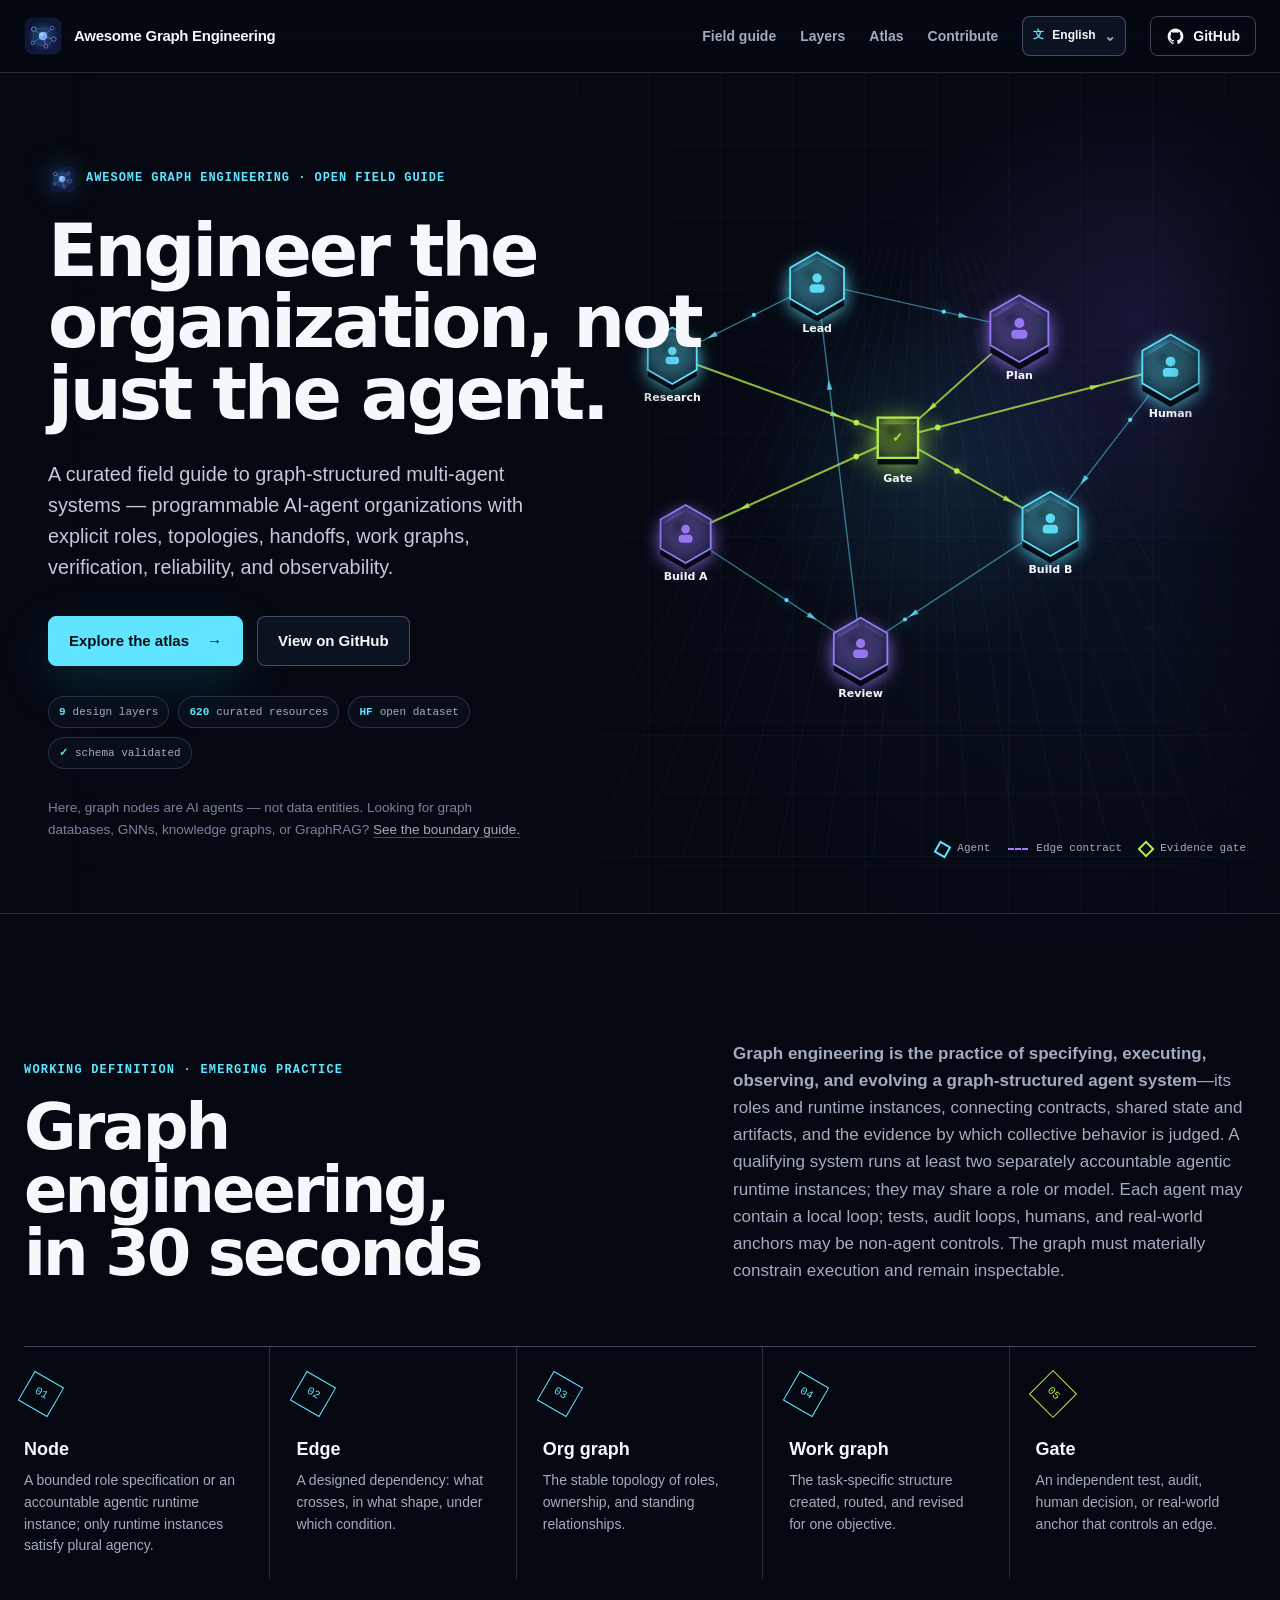
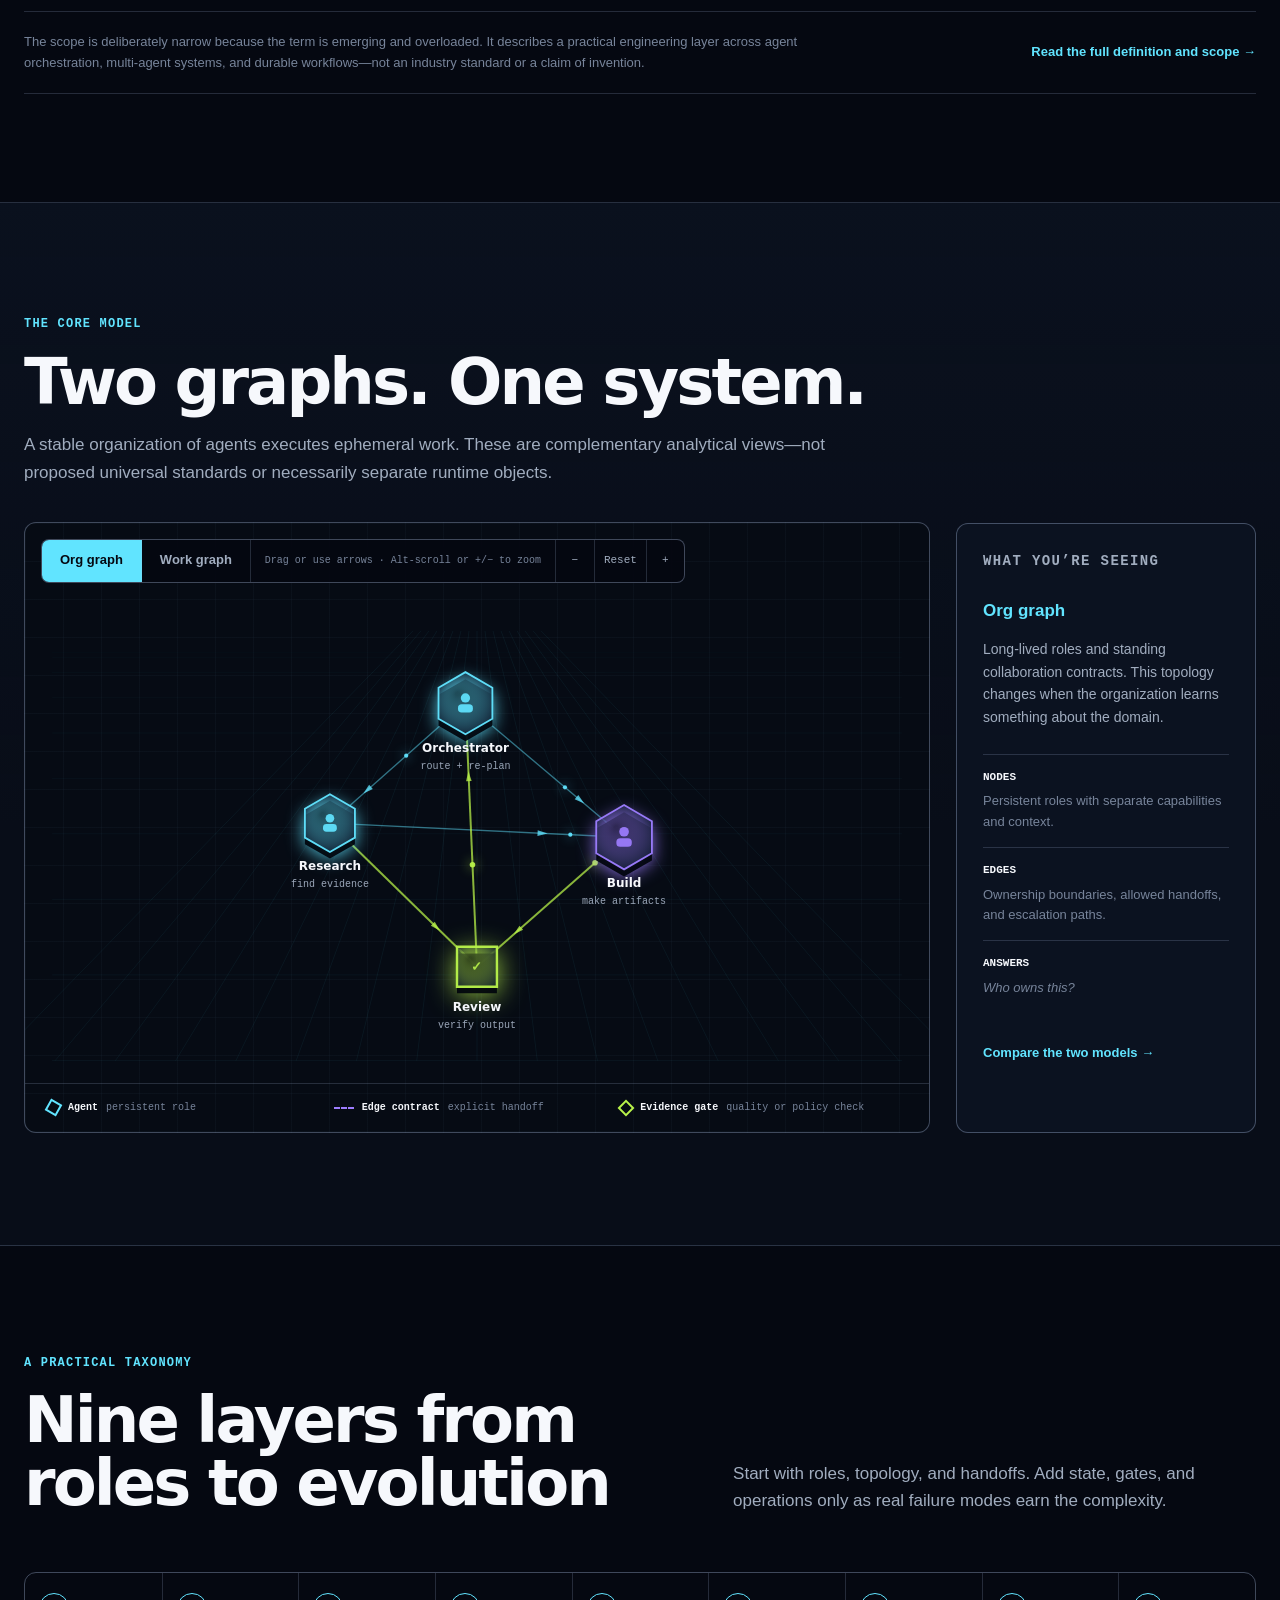
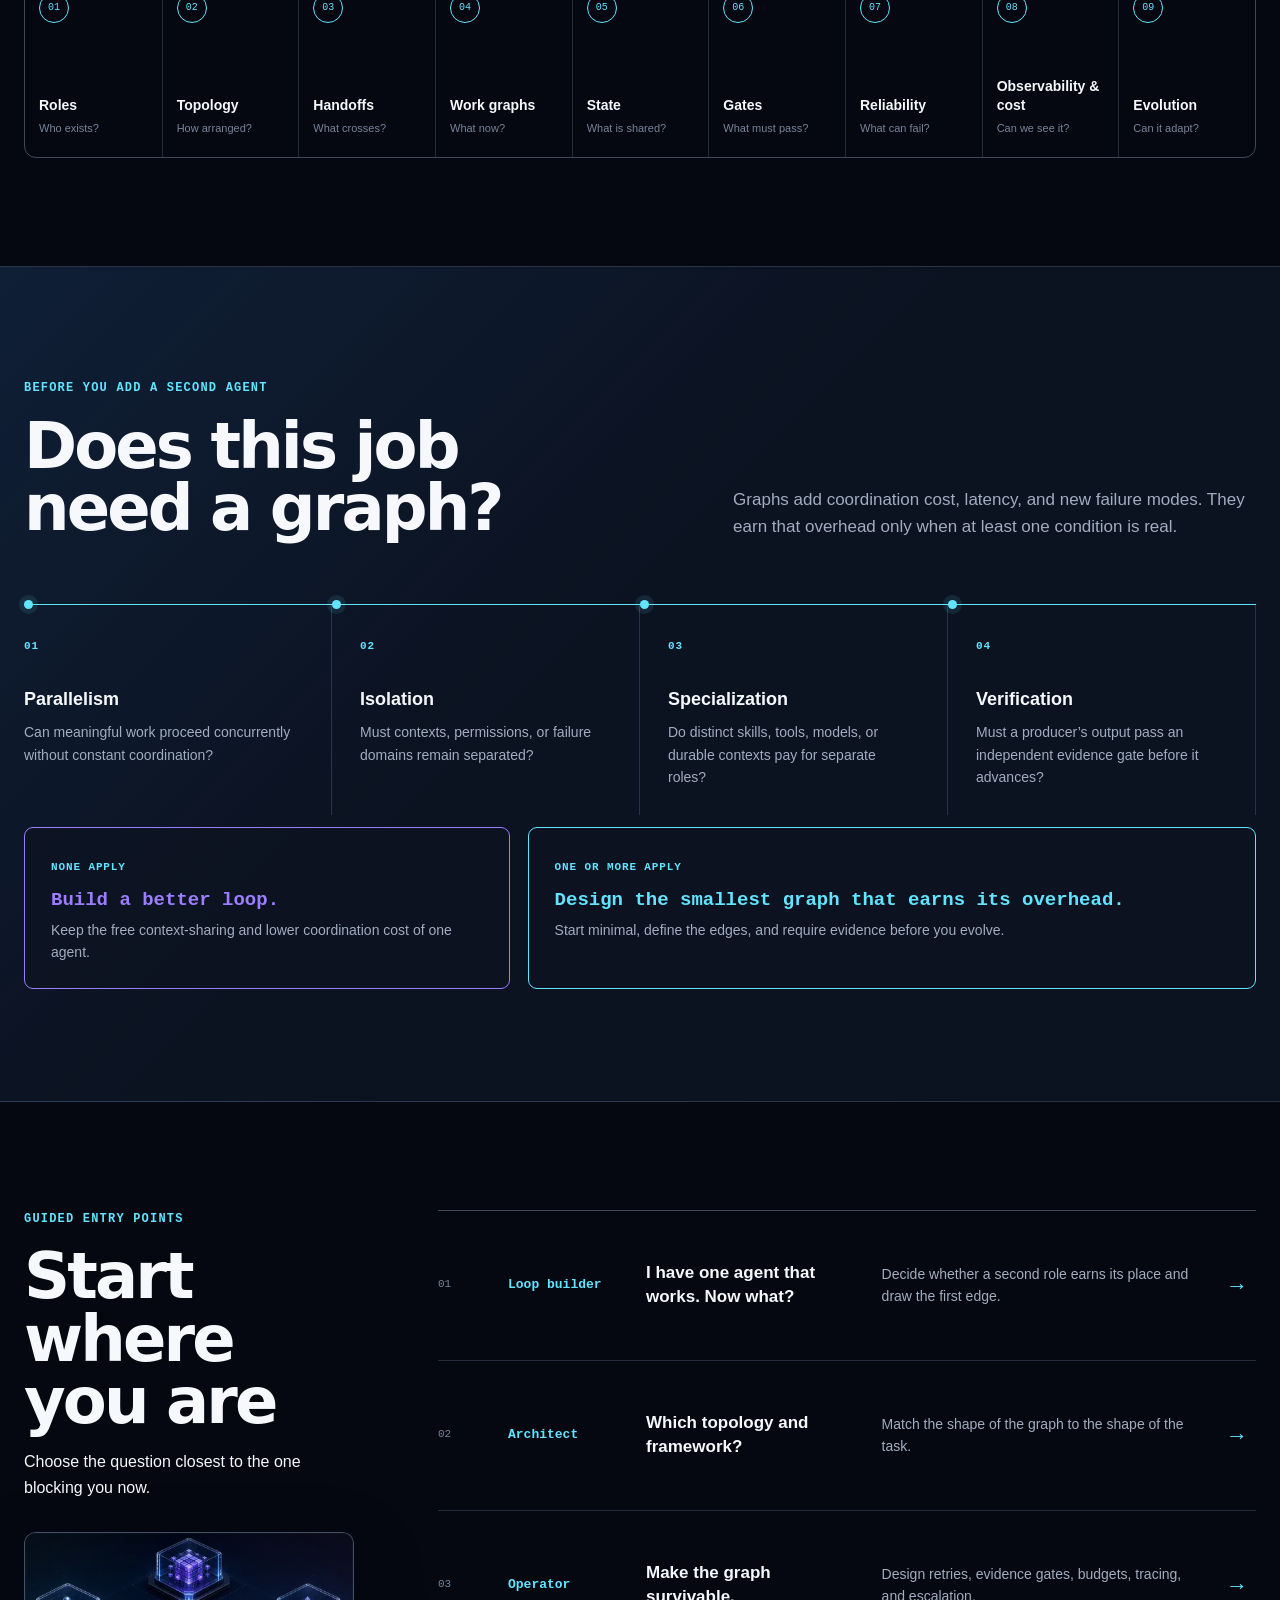
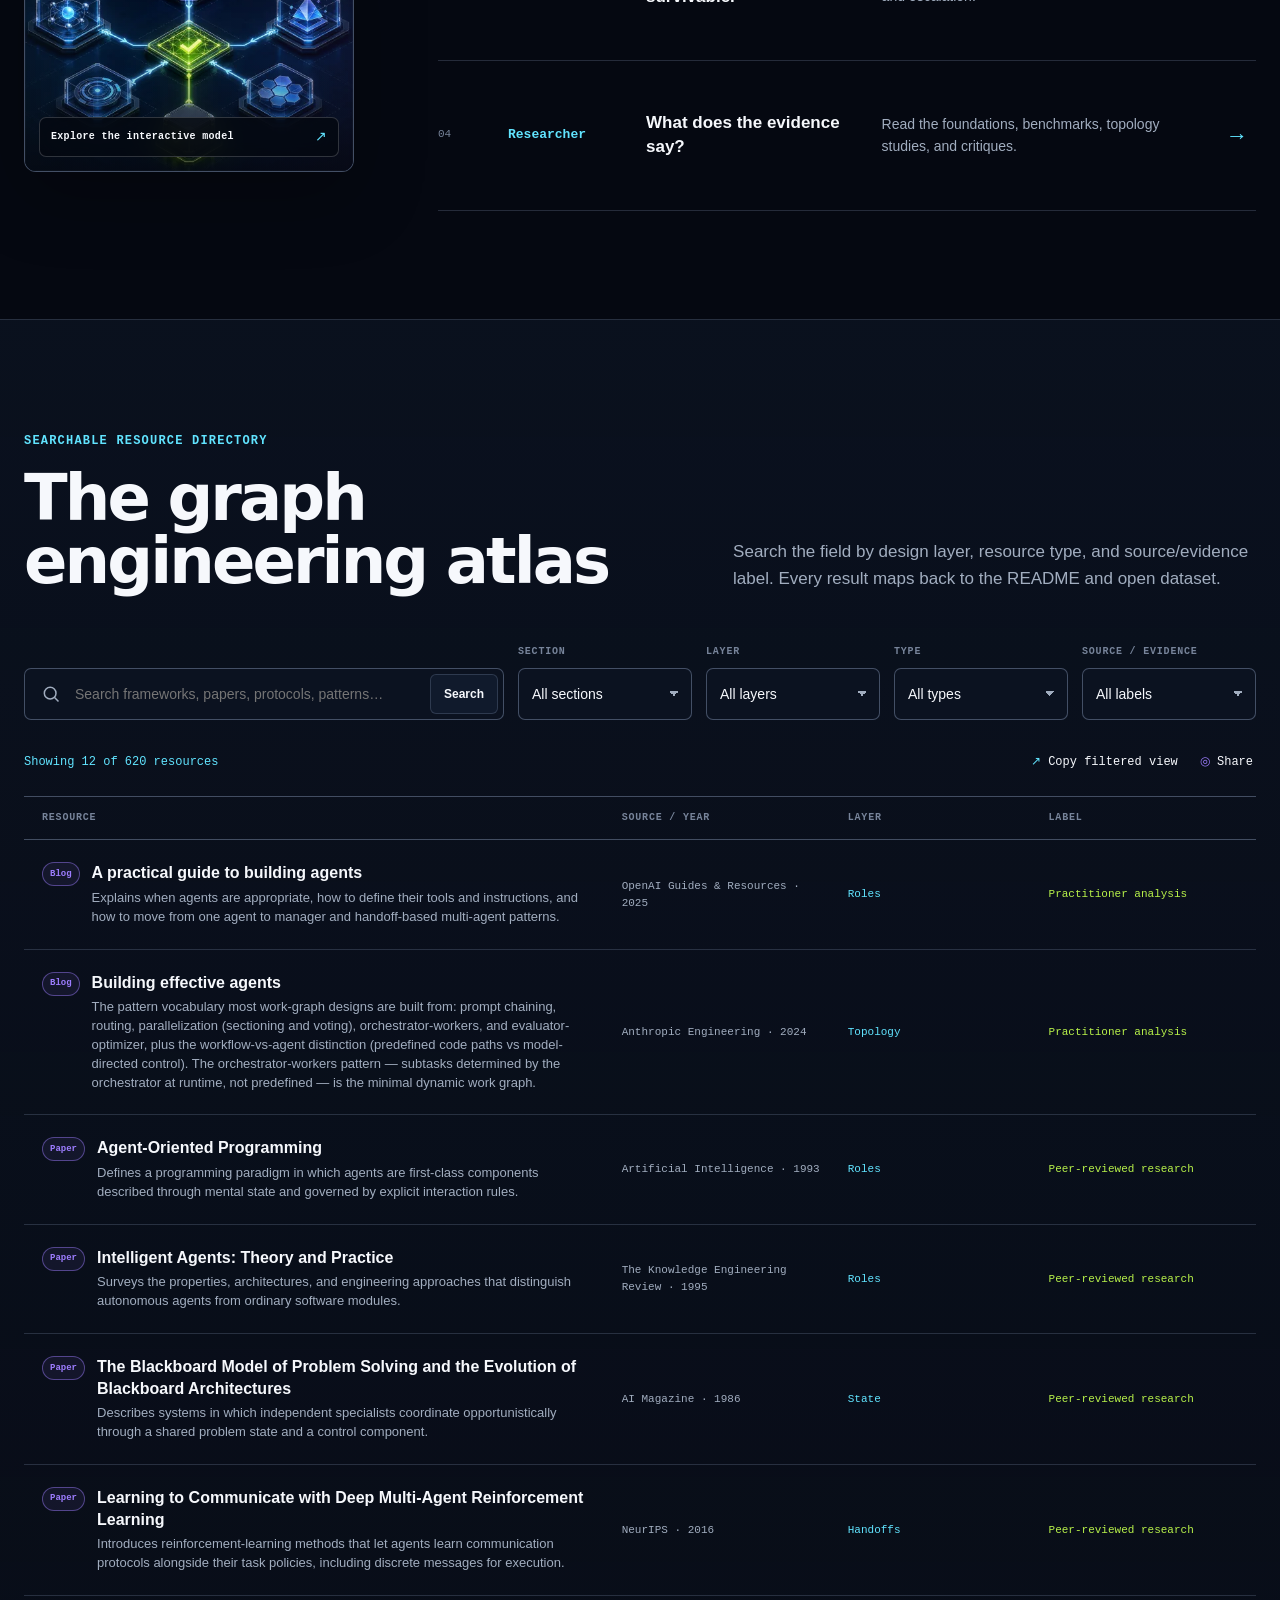
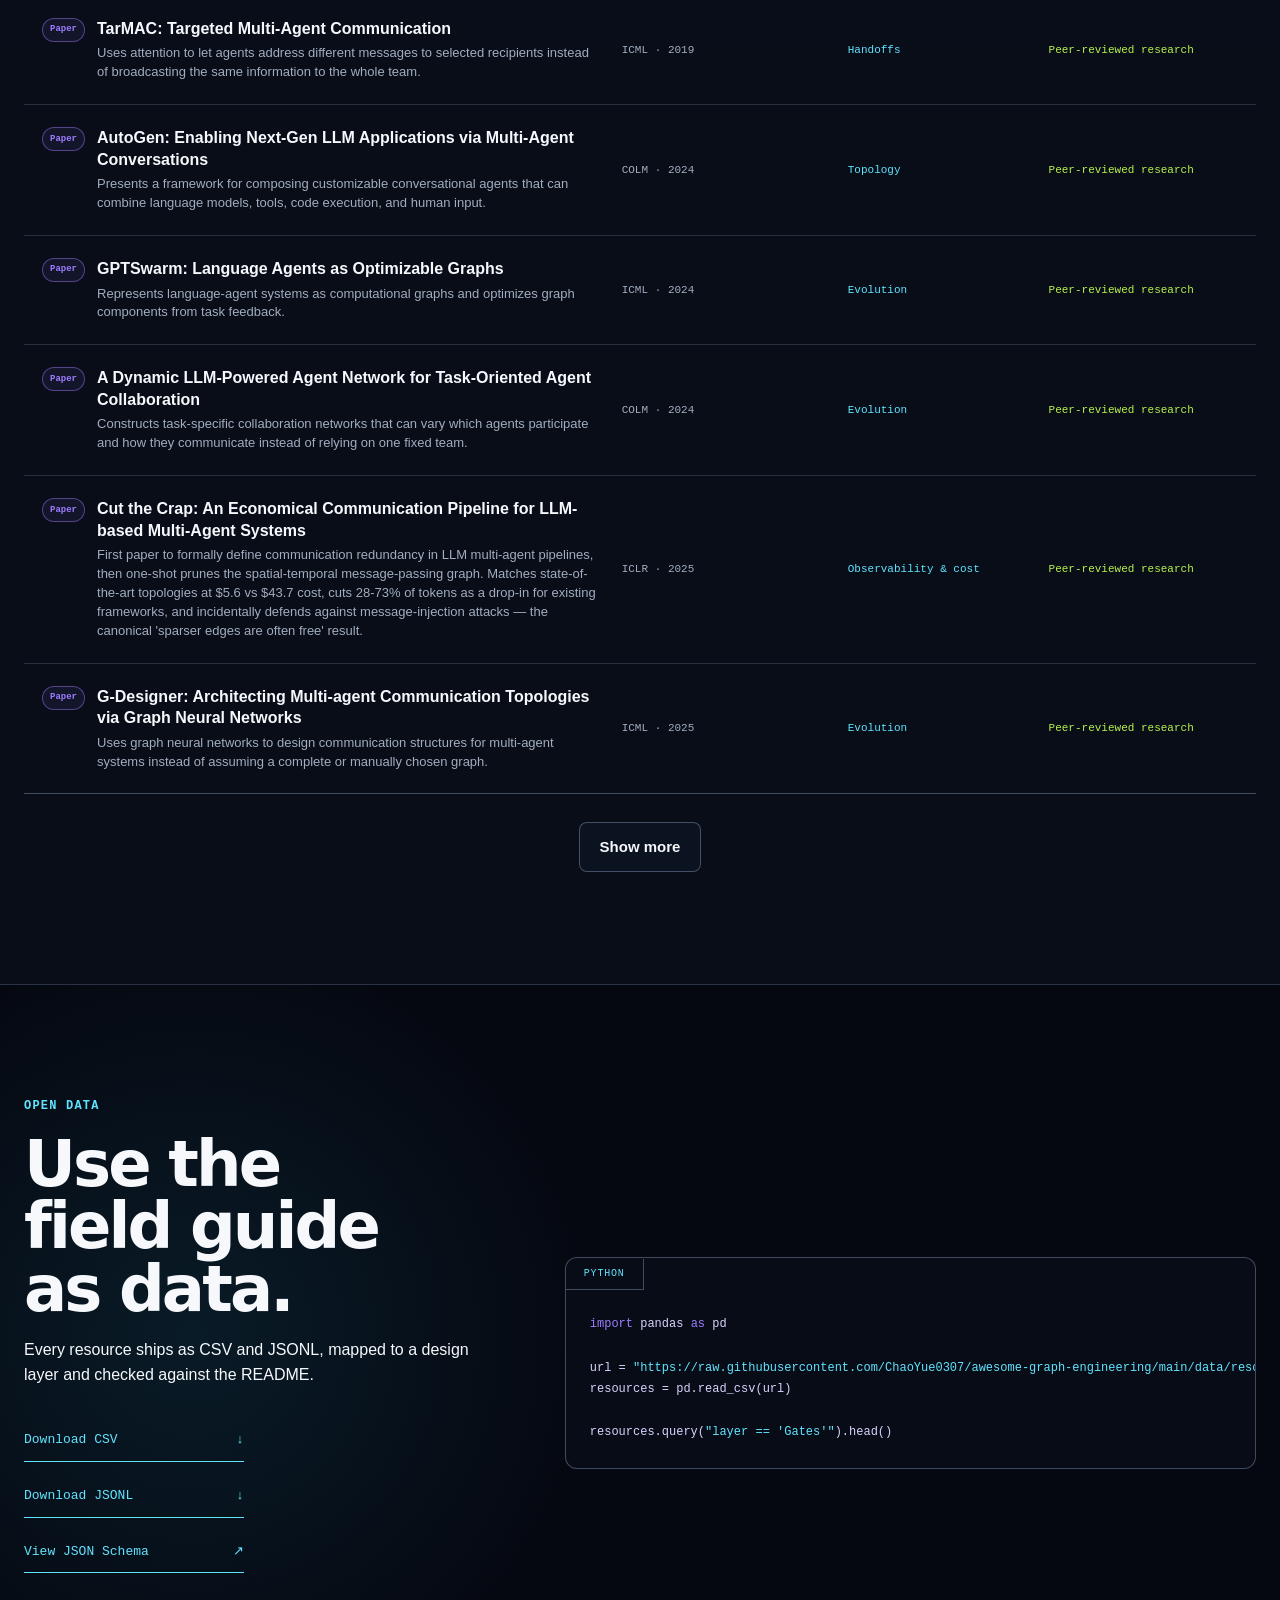
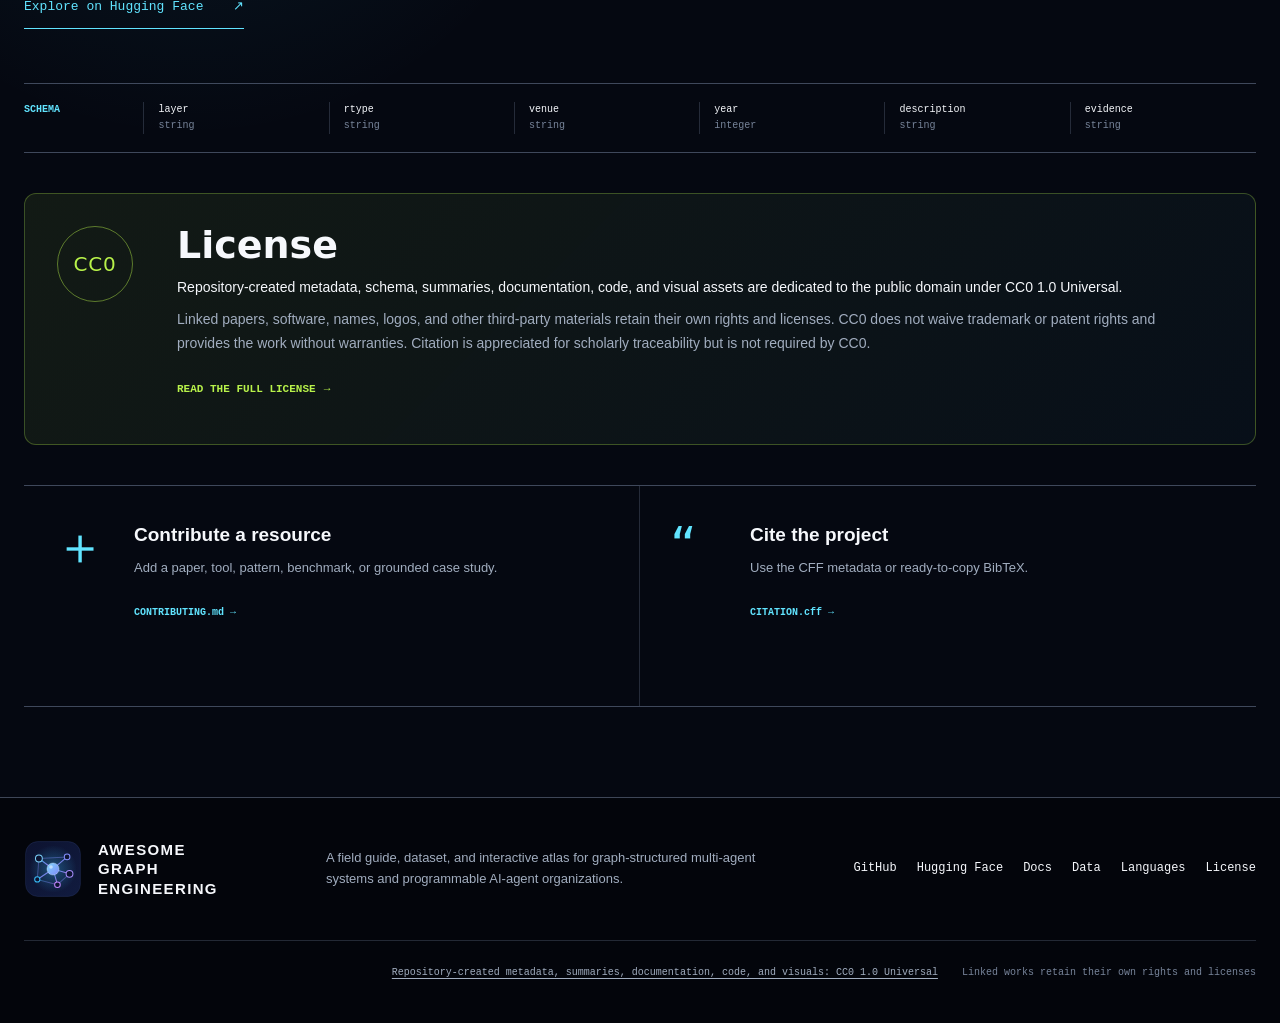
==== commit 9915b623: "data: follow two moved pages mintzberg.org now serves book pages with an .html suffix, so the Struct" ====
--- a/docs/index.html
+++ b/docs/index.html
@@ -412,7 +412,7 @@
   </footer>
 
   <script id="atlas-data" type="application/json">
-[{"id":"age-0001","section":"Start Here","subcategory":"Architecture guide","rtype":"Blog","title":"A practical guide to building agents","url":"https://openai.com/business/guides-and-resources/a-practical-guide-to-building-ai-agents/","venue":"OpenAI Guides & Resources","year":2025,"authors":"OpenAI","description":"Explains when agents are appropriate, how to define their tools and instructions, and how to move from one agent to manager and handoff-based multi-agent patterns.","why":"A useful first check on whether distinct roles justify the coordination cost of a graph.","evidence":"Practitioner analysis","layer":"Roles"},{"id":"age-0002","section":"Start Here","subcategory":"Architecture guide","rtype":"Blog","title":"Building effective agents","url":"https://www.anthropic.com/engineering/building-effective-agents","venue":"Anthropic Engineering","year":2024,"authors":"Erik Schluntz, Barry Zhang (Anthropic)","description":"The pattern vocabulary most work-graph designs are built from: prompt chaining, routing, parallelization (sectioning and voting), orchestrator-workers, and evaluator-optimizer, plus the workflow-vs-agent distinction (predefined code paths vs model-directed control). The orchestrator-workers pattern — subtasks determined by the orchestrator at runtime, not predefined — is the minimal dynamic work graph.","why":"The pattern vocabulary most work-graph designs are assembled from, and the reference practitioners actually cite.","evidence":"Practitioner analysis","layer":"Topology"},{"id":"age-0003","section":"Research Foundations","subcategory":"Agent foundations","rtype":"Paper","title":"Agent-Oriented Programming","url":"https://doi.org/10.1016/0004-3702(93)90034-9","venue":"Artificial Intelligence","year":1993,"authors":"Yoav Shoham","description":"Defines a programming paradigm in which agents are first-class components described through mental state and governed by explicit interaction rules.","why":"Establishes the intellectual lineage for treating an agent role as a programmable organizational unit.","evidence":"Peer-reviewed research","layer":"Roles"},{"id":"age-0004","section":"Research Foundations","subcategory":"Agent foundations","rtype":"Paper","title":"Intelligent Agents: Theory and Practice","url":"https://doi.org/10.1017/S0269888900008122","venue":"The Knowledge Engineering Review","year":1995,"authors":"Michael Wooldridge; Nicholas R. Jennings","description":"Surveys the properties, architectures, and engineering approaches that distinguish autonomous agents from ordinary software modules.","why":"Grounds the agency-at-the-nodes boundary that separates an agent graph from a deterministic workflow.","evidence":"Peer-reviewed research","layer":"Roles"},{"id":"age-0005","section":"Research Foundations","subcategory":"Shared-state architectures","rtype":"Paper","title":"The Blackboard Model of Problem Solving and the Evolution of Blackboard Architectures","url":"https://doi.org/10.1609/aimag.v7i2.537","venue":"AI Magazine","year":1986,"authors":"H. Penny Nii","description":"Describes systems in which independent specialists coordinate opportunistically through a shared problem state and a control component.","why":"Supplies a durable model for shared state without requiring every node to exchange its full context directly.","evidence":"Peer-reviewed research","layer":"State"},{"id":"age-0006","section":"Research Foundations","subcategory":"Learned communication","rtype":"Paper","title":"Learning to Communicate with Deep Multi-Agent Reinforcement Learning","url":"https://proceedings.neurips.cc/paper_files/paper/2016/hash/c7635bfd99248a2cdef8249ef7bfbef4-Abstract.html","venue":"NeurIPS","year":2016,"authors":"Jakob Foerster; Ioannis Alexandros Assael; Nando de Freitas; Shimon Whiteson","description":"Introduces reinforcement-learning methods that let agents learn communication protocols alongside their task policies, including discrete messages for execution.","why":"Shows that edge content and communication policy can be engineered or learned rather than treated as free-form chat.","evidence":"Peer-reviewed research","layer":"Handoffs"},{"id":"age-0007","section":"Research Foundations","subcategory":"Learned communication","rtype":"Paper","title":"TarMAC: Targeted Multi-Agent Communication","url":"https://proceedings.mlr.press/v97/das19a.html","venue":"ICML","year":2019,"authors":"Abhishek Das et al.","description":"Uses attention to let agents address different messages to selected recipients instead of broadcasting the same information to the whole team.","why":"Motivates selective, recipient-aware handoffs when all-to-all communication is wasteful or distracting.","evidence":"Peer-reviewed research","layer":"Handoffs"},{"id":"age-0008","section":"Research Foundations","subcategory":"LLM multi-agent systems","rtype":"Paper","title":"AutoGen: Enabling Next-Gen LLM Applications via Multi-Agent Conversations","url":"https://openreview.net/forum?id=BAakY1hNKS","venue":"COLM","year":2024,"authors":"Qingyun Wu; Gagan Bansal; Jieyu Zhang; Yiran Wu; Beibin Li; Erkang Zhu; Li Jiang; Xiaoyun Zhang; Shaokun Zhang; Jiale Liu; Ahmed Hassan Awadallah; Ryen W. White; Doug Burger; Chi Wang","description":"Presents a framework for composing customizable conversational agents that can combine language models, tools, code execution, and human input.","why":"An early, influential demonstration that agent roles and conversation links can be expressed as an executable topology.","evidence":"Peer-reviewed research","layer":"Topology"},{"id":"age-0009","section":"Research Foundations","subcategory":"Topology optimization","rtype":"Paper","title":"GPTSwarm: Language Agents as Optimizable Graphs","url":"https://proceedings.mlr.press/v235/zhuge24a.html","venue":"ICML","year":2024,"authors":"Mingchen Zhuge et al.","description":"Represents language-agent systems as computational graphs and optimizes graph components from task feedback.","why":"Makes the graph itself an optimization target rather than a fixed orchestration diagram.","evidence":"Peer-reviewed research","layer":"Evolution"},{"id":"age-0010","section":"Research Foundations","subcategory":"Dynamic topology","rtype":"Paper","title":"A Dynamic LLM-Powered Agent Network for Task-Oriented Agent Collaboration","url":"https://openreview.net/forum?id=XII0Wp1XA9","venue":"COLM","year":2024,"authors":"Zijun Liu et al.","description":"Constructs task-specific collaboration networks that can vary which agents participate and how they communicate instead of relying on one fixed team.","why":"Provides evidence for adapting the work graph to the task while keeping the available agent roles reusable.","evidence":"Peer-reviewed research","layer":"Evolution"},{"id":"age-0011","section":"Research Foundations","subcategory":"Communication efficiency","rtype":"Paper","title":"Cut the Crap: An Economical Communication Pipeline for LLM-based Multi-Agent Systems","url":"https://openreview.net/forum?id=LkzuPorQ5L","venue":"ICLR","year":2025,"authors":"Guibin Zhang, Yanwei Yue, et al.","description":"First paper to formally define communication redundancy in LLM multi-agent pipelines, then one-shot prunes the spatial-temporal message-passing graph. Matches state-of-the-art topologies at $5.6 vs $43.7 cost, cuts 28-73% of tokens as a drop-in for existing frameworks, and incidentally defends against message-injection attacks — the canonical 'sparser edges are often free' result.","why":"Defines communication redundancy formally, then removes it, which is the rare optimization that helps quality and cost together.","evidence":"Peer-reviewed research","layer":"Observability & cost"},{"id":"age-0012","section":"Research Foundations","subcategory":"Topology optimization","rtype":"Paper","title":"G-Designer: Architecting Multi-agent Communication Topologies via Graph Neural Networks","url":"https://proceedings.mlr.press/v267/zhang25cu.html","venue":"ICML","year":2025,"authors":"Guibin Zhang et al.","description":"Uses graph neural networks to design communication structures for multi-agent systems instead of assuming a complete or manually chosen graph.","why":"Connects task performance to explicit topology search and exposes communication structure as an engineering variable.","evidence":"Peer-reviewed research","layer":"Evolution"},{"id":"age-0013","section":"Research Foundations","subcategory":"Automated agentic system design","rtype":"Paper","title":"Automated Design of Agentic Systems","url":"https://openreview.net/forum?id=t9U3LW7JVX","venue":"ICLR","year":2025,"authors":"Shengran Hu; Cong Lu; Jeff Clune","description":"Formulates the automated invention of entire agentic systems (prompts, control flow, multi-agent structure) as search in code space: a Meta Agent Search loop programs new agent designs conditioned on an archive of prior discoveries. Discovered designs beat hand-crafted state-of-the-art agents and transfer across domains and models, establishing 'design the designer' as a research agenda.","why":"Demonstrates automated search over coordination logic while retaining executable artifacts that engineers can inspect.","evidence":"Peer-reviewed research","layer":"Evolution"},{"id":"age-0014","section":"Research Foundations","subcategory":"Workflow search","rtype":"Paper","title":"AFlow: Automating Agentic Workflow Generation","url":"https://openreview.net/forum?id=z5uVAKwmjf","venue":"ICLR","year":2025,"authors":"Jiayi Zhang et al.","description":"Searches over reusable workflow operators to generate task-specific agentic workflows and improve them from evaluation results.","why":"Offers a concrete method for evolving work graphs against measurable objectives rather than intuition alone.","evidence":"Peer-reviewed research","layer":"Evolution"},{"id":"age-0015","section":"Research Foundations","subcategory":"Joint prompt-topology optimization","rtype":"Paper","title":"Multi-Agent Design: Optimizing Agents with Better Prompts and Topologies","url":"https://openreview.net/forum?id=I05H9RUzHB","venue":"ICLR","year":2026,"authors":"Han Zhou, Xingchen Wan, Ruoxi Sun, Hamid Palangi, Shariq Iqbal, Ivan Vulić, Anna Korhonen, Sercan Ö. Arık (Google / Cambridge)","description":"Google's three-stage Multi-Agent System Search: block-level prompt optimization, then topology optimization over a pruned configurable space, then workflow-level prompt optimization. Its headline empirical finding — most topology configurations hurt, and prompt quality dominates topology choice unless both are optimized together — is a core calibration result for anyone designing agent org graphs.","why":"Optimizing prompts and topology in sequence, with evidence that the order and the interaction between them matter.","evidence":"Peer-reviewed research","layer":"Evolution"},{"id":"age-0016","section":"Research Foundations","subcategory":"Debate and councils","rtype":"Paper","title":"Improving Factuality and Reasoning in Language Models through Multiagent Debate","url":"https://proceedings.mlr.press/v235/du24e.html","venue":"ICML","year":2024,"authors":"Yilun Du et al.","description":"Tests rounds of proposal and critique among multiple language-model instances as a way to improve factual and reasoning answers.","why":"Supplies an empirical basis for debate-style gates while leaving room to examine correlated errors and added cost.","evidence":"Peer-reviewed research","layer":"Gates"},{"id":"age-0017","section":"Research Foundations","subcategory":"Debate and councils","rtype":"Paper","title":"Improving Multi-Agent Debate with Sparse Communication Topology","url":"https://aclanthology.org/2024.findings-emnlp.427/","venue":"Findings of EMNLP","year":2024,"authors":"Yunxuan Li et al.","description":"Examines multi-agent debate under sparse communication structures rather than defaulting to full information exchange among every participant.","why":"Isolates topology as a factor in debate quality and communication efficiency.","evidence":"Peer-reviewed research","layer":"Topology"},{"id":"age-0018","section":"Research Foundations","subcategory":"Feedback and memory","rtype":"Paper","title":"Reflexion: Language Agents with Verbal Reinforcement Learning","url":"https://openreview.net/forum?id=vAElhFcKW6","venue":"NeurIPS","year":2023,"authors":"Noah Shinn et al.","description":"Lets an agent convert feedback into textual reflections stored in episodic memory and reused on later attempts.","why":"Clarifies how a node loop can persist learning across retries without changing model weights.","evidence":"Peer-reviewed research","layer":"State"},{"id":"age-0019","section":"Research Foundations","subcategory":"Tool-grounded verification","rtype":"Paper","title":"CRITIC: Large Language Models Can Self-Correct with Tool-Interactive Critiquing","url":"https://openreview.net/forum?id=Sx038qxjek","venue":"ICLR","year":2024,"authors":"Zhibin Gou et al.","description":"Uses external tools to obtain feedback that a language model can apply when critiquing and revising its outputs.","why":"Supports verification gates grounded in observable evidence instead of another ungrounded model opinion.","evidence":"Peer-reviewed research","layer":"Gates"},{"id":"age-0020","section":"Production Case Studies","subcategory":"Generalist agent team","rtype":"Paper","title":"Magentic-One: A Generalist Multi-Agent System for Solving Complex Tasks","url":"https://www.microsoft.com/en-us/research/publication/magentic-one-a-generalist-multi-agent-system-for-solving-complex-tasks/","venue":"Microsoft Research MSR-TR-2024-47","year":2024,"authors":"Adam Fourney et al.","description":"Documents an orchestrator-led team of specialized agents for web, file, coding, and terminal tasks, with progress tracking and replanning.","why":"Provides a concrete generalist topology whose role boundaries and recovery behavior can be examined as a system.","evidence":"Research preprint","layer":"Roles"},{"id":"age-0021","section":"Production Case Studies","subcategory":"Parallel research","rtype":"Blog","title":"How we built our multi-agent research system","url":"https://www.anthropic.com/engineering/multi-agent-research-system","venue":"Anthropic Engineering","year":2025,"authors":"Jeremy Hadfield et al.","description":"Describes a lead research agent that creates parallel subagents, delegates searches, and synthesizes their findings, including operational lessons from production.","why":"A detailed case study of dynamic fan-out and fan-in, context separation, evaluation, and the token cost of an adaptive work graph.","evidence":"Practitioner analysis","layer":"Work graphs"},{"id":"age-0022","section":"Frameworks & SDKs","subcategory":"Role-based teams","rtype":"Docs","title":"CrewAI Crews","url":"https://docs.crewai.com/en/concepts/crews","venue":"CrewAI Documentation","year":2026,"authors":"CrewAI","description":"Documents role-based agent crews, assigned tasks, delegation, and sequential or hierarchical execution processes.","why":"Offers accessible primitives for testing explicit ownership and manager-worker coordination.","evidence":"Official documentation","layer":"Roles"},{"id":"age-0023","section":"Frameworks & SDKs","subcategory":"Agent orchestration","rtype":"Docs","title":"OpenAI Agents SDK: Agent orchestration","url":"https://openai.github.io/openai-agents-python/multi_agent/","venue":"OpenAI Agents SDK Documentation","year":2026,"authors":"OpenAI","description":"Explains manager-style orchestration with agents exposed as tools and decentralized orchestration through handoffs.","why":"Makes the centralized-versus-decentralized topology choice explicit in a production SDK.","evidence":"Official documentation","layer":"Topology"},{"id":"age-0024","section":"Frameworks & SDKs","subcategory":"Pattern catalog","rtype":"Docs","title":"Strands Agents: Coordinate Multiple Agents","url":"https://strandsagents.com/docs/user-guide/sdk/multi-agent/multi-agent-patterns/","venue":"Strands Agents Documentation","year":2026,"authors":"Strands Agents; AWS","description":"Overview of Strands' coordination primitives: agents as tools, where an orchestrator delegates to specialist agents in a hierarchy; swarm, where agents hand off to one another autonomously with shared context and working memory; graph, with deterministic DAG or cyclic execution, conditional edges, and nested agents; and workflow, for sequential tasks with explicit dependencies. It links to A2A for reaching remote agents, and swarm and graph runs can pause for human approval through interrupts.","why":"Lets builders compare topology choices within one SDK instead of treating one pattern as universal.","evidence":"Official documentation","layer":"Topology"},{"id":"age-0025","section":"Frameworks & SDKs","subcategory":"Typed agents","rtype":"Docs","title":"Pydantic AI: Multi-Agent Applications","url":"https://pydantic.dev/docs/ai/guides/multi-agent-applications/","venue":"Pydantic AI Documentation","year":2026,"authors":"Pydantic","description":"Shows delegation, programmatic control flow, and graph-based state machines for composing typed Python agents.","why":"Useful for expressing node inputs, outputs, dependencies, and orchestration boundaries in ordinary application code.","evidence":"Official documentation","layer":"Topology"},{"id":"age-0026","section":"Frameworks & SDKs","subcategory":"Multi-agent orchestration","rtype":"Docs","title":"LlamaIndex: Multi-Agent Patterns","url":"https://developers.llamaindex.ai/python/framework/understanding/agent/multi_agent/","venue":"LlamaIndex Documentation","year":2026,"authors":"LlamaIndex","description":"Covers agent workflow, orchestrator, and planner-oriented approaches for coordinating specialized agents.","why":"Provides implementation patterns for choosing who owns delegation and how results return to the coordinating node.","evidence":"Official documentation","layer":"Handoffs"},{"id":"age-0027","section":"Frameworks & SDKs","subcategory":"Graph workflows","rtype":"Docs","title":"Google ADK: Graph-based Agent Workflows","url":"https://adk.dev/graphs/","venue":"Google ADK Documentation","year":2026,"authors":"Google","description":"Documents declarative workflows whose nodes combine agents, tools, functions, and human input through explicit edges, typed data passing, routing, branching, state, fan-out and join, loops, escalation, and nesting.","why":"Makes the graph load-bearing and inspectable while separating deterministic process control from model reasoning.","evidence":"Official documentation","layer":"Work graphs"},{"id":"age-0028","section":"Frameworks & SDKs","subcategory":"Graph workflows","rtype":"Docs","title":"Microsoft Agent Framework: Workflows","url":"https://learn.microsoft.com/en-us/agent-framework/workflows/","venue":"Microsoft Learn","year":2026,"authors":"Microsoft","description":"Describes workflows built from executors and explicit edges, with support for branching, aggregation, state, and checkpointing.","why":"Exposes the work graph as an inspectable program rather than hiding coordination inside prompts.","evidence":"Official documentation","layer":"Work graphs"},{"id":"age-0029","section":"Frameworks & SDKs","subcategory":"Graph runtime","rtype":"Docs","title":"LangGraph overview","url":"https://docs.langchain.com/oss/python/langgraph/overview","venue":"LangGraph Documentation","year":2025,"authors":"LangChain","description":"Introduces a low-level runtime for stateful agent graphs with durable execution, streaming, memory, and human intervention.","why":"A widely used substrate for implementing explicit nodes, edges, state transitions, and resumable work graphs.","evidence":"Official documentation","layer":"Work graphs"},{"id":"age-0030","section":"Protocols & Handoffs","subcategory":"In-process transfer","rtype":"Docs","title":"OpenAI Agents SDK: Handoffs","url":"https://openai.github.io/openai-agents-python/handoffs/","venue":"OpenAI Agents SDK Documentation","year":2026,"authors":"OpenAI","description":"Documents transfers from one agent to another, including tool-shaped handoff schemas, input filters, and callbacks.","why":"Turns an edge into an explicit contract controlling when ownership moves and what context crosses with it.","evidence":"Official documentation","layer":"Handoffs"},{"id":"age-0031","section":"Protocols & Handoffs","subcategory":"Tool and context protocol","rtype":"Standard","title":"Model Context Protocol Specification 2025-11-25","url":"https://modelcontextprotocol.io/specification/2025-11-25","venue":"MCP Specification 2025-11-25","year":2025,"authors":"Model Context Protocol project; Agentic AI Foundation","description":"Specifies a client-server protocol through which AI applications discover and use tools, resources, prompts, and contextual data.","why":"Standardizes capability and context edges, while remaining distinct from a protocol for delegating work between autonomous agents.","evidence":"Industry standard","layer":"Handoffs"},{"id":"age-0032","section":"Protocols & Handoffs","subcategory":"Agent interoperability","rtype":"Standard","title":"Agent2Agent Protocol Specification v1.0.0","url":"https://a2a-protocol.org/v1.0.0/specification/","venue":"A2A Specification","year":2026,"authors":"A2A Protocol Working Group; Linux Foundation","description":"Defines interoperable agent discovery, task lifecycle, messages, artifacts, streaming, asynchronous updates, version negotiation, and multiple protocol bindings across service boundaries.","why":"Provides a version-pinned wire contract for cross-system handoffs where agents cannot share an in-process runtime.","evidence":"Industry standard","layer":"Handoffs"},{"id":"age-0033","section":"State, Memory & Artifacts","subcategory":"Durable execution","rtype":"Docs","title":"LangGraph Persistence","url":"https://docs.langchain.com/oss/python/langgraph/persistence","venue":"LangGraph Documentation","year":2025,"authors":"LangChain","description":"Reference documentation for checkpointing agent-graph state: thread-scoped snapshots via Postgres/SQLite/in-memory savers, resuming after failure, and fault-tolerance semantics. The baseline replay/resume layer most production agent graphs start with before graduating to full durable-execution engines.","why":"Reference for the checkpointing that makes a graph resumable instead of restart-from-scratch after any node failure.","evidence":"Official documentation","layer":"State"},{"id":"age-0034","section":"State, Memory & Artifacts","subcategory":"Conversation state","rtype":"Docs","title":"OpenAI Agents SDK: Sessions","url":"https://openai.github.io/openai-agents-python/sessions/","venue":"OpenAI Agents SDK Documentation","year":2026,"authors":"OpenAI","description":"Documents persistent conversation history that can be loaded and updated across repeated agent runs.","why":"Provides a bounded mechanism for carrying state across nodes and turns without manually rebuilding every prompt.","evidence":"Official documentation","layer":"State"},{"id":"age-0035","section":"Verification & Evals","subcategory":"Workflow evaluation","rtype":"Docs","title":"Evaluate agent workflows","url":"https://developers.openai.com/api/docs/guides/agent-evals","venue":"OpenAI API Documentation","year":2026,"authors":"OpenAI","description":"Explains how to build datasets, graders, trace-based evaluations, and reproducible checks for agent workflows.","why":"Makes gates testable at both the final outcome and the intermediate handoff level.","evidence":"Official documentation","layer":"Gates"},{"id":"age-0036","section":"Verification & Evals","subcategory":"Evaluation practice","rtype":"Blog","title":"Demystifying evals for AI agents","url":"https://www.anthropic.com/engineering/demystifying-evals-for-ai-agents","venue":"Anthropic Engineering","year":2026,"authors":"Mikaela Grace et al.","description":"Presents practical guidance for defining tasks, outcomes, graders, and evaluation suites for agents with non-deterministic trajectories.","why":"Helps turn vague reviewer judgments into evidence gates that can guide graph changes.","evidence":"Practitioner analysis","layer":"Gates"},{"id":"age-0037","section":"Verification & Evals","subcategory":"Evaluation framework","rtype":"Tool","title":"Inspect AI","url":"https://inspect.aisi.org.uk/","venue":"Inspect AI Documentation","year":2024,"authors":"UK AI Security Institute","description":"Provides an open-source evaluation framework with tasks, solvers, scorers, sandboxed tools, and structured logs.","why":"Supports reproducible gate nodes and traceable evidence for both individual agents and composed systems.","evidence":"Maintained OSS project","layer":"Gates"},{"id":"age-0038","section":"Reliability & Durable Execution","subcategory":"Durable actors and workflows","rtype":"Docs","title":"Dapr Agents introduction","url":"https://docs.dapr.io/developing-ai/dapr-agents/dapr-agents-introduction/","venue":"Dapr Documentation","year":2026,"authors":"Dapr; CNCF","description":"Introduces an agent framework built on durable actors and workflows, with state, messaging, and recovery supplied by the Dapr runtime.","why":"Shows how graph nodes can inherit distributed-systems durability instead of implementing recovery only in prompts.","evidence":"Official documentation","layer":"Reliability"},{"id":"age-0039","section":"Reliability & Durable Execution","subcategory":"Durable execution integration","rtype":"Tool","title":"Temporal integration for OpenAI Agents SDK","url":"https://github.com/temporalio/sdk-python/tree/main/temporalio/contrib/openai_agents","venue":"Temporal Python SDK","year":2025,"authors":"Temporal","description":"Integrates OpenAI agent runs, model calls, and tools with Temporal workflows and activities for durable execution.","why":"Provides replay, retry, timeout, and recovery semantics beneath an agent graph without asking the model to manage them.","evidence":"Maintained OSS project","layer":"Reliability"},{"id":"age-0040","section":"Reliability & Durable Execution","subcategory":"Database-backed workflows","rtype":"Docs","title":"DBOS AI Quickstart","url":"https://docs.dbos.dev/ai/ai-quickstart","venue":"DBOS Documentation","year":2026,"authors":"DBOS","description":"Shows how to place AI application steps inside durable workflows whose progress is recorded and recoverable after interruption.","why":"Offers a compact path from an agent prototype to resumable execution with explicit step boundaries.","evidence":"Official documentation","layer":"Reliability"},{"id":"age-0041","section":"Reliability & Durable Execution","subcategory":"Durable agent patterns","rtype":"Docs","title":"Restate Durable Agents","url":"https://docs.restate.dev/ai/patterns/durable-agents","venue":"Restate Documentation","year":2026,"authors":"Restate","description":"Documents durable agent patterns using persisted execution, reliable calls, retries, timers, and stateful services.","why":"Maps common mid-graph failures to runtime guarantees rather than fragile application-level retry code.","evidence":"Official documentation","layer":"Reliability"},{"id":"age-0042","section":"Observability & Cost","subcategory":"Tracing","rtype":"Docs","title":"OpenAI Agents SDK: Tracing","url":"https://openai.github.io/openai-agents-python/tracing/","venue":"OpenAI Agents SDK Documentation","year":2026,"authors":"OpenAI","description":"Documents traces and spans for agent runs, model generations, tool calls, handoffs, and guardrails.","why":"Makes node and edge behavior inspectable so latency, failures, and expensive paths can be attributed correctly.","evidence":"Official documentation","layer":"Observability & cost"},{"id":"age-0043","section":"Observability & Cost","subcategory":"Telemetry standard","rtype":"Standard","title":"OpenTelemetry GenAI Semantic Conventions","url":"https://github.com/open-telemetry/semantic-conventions-genai","venue":"OpenTelemetry GenAI repository","year":2026,"authors":"OpenTelemetry GenAI SIG","description":"Develops shared telemetry names and attributes for generative-AI model, tool, and agent operations in traces, metrics, and events.","why":"Helps graph telemetry remain portable across runtimes and observability vendors.","evidence":"Maintained OSS project","layer":"Observability & cost"},{"id":"age-0044","section":"Observability & Cost","subcategory":"Cost attribution","rtype":"Docs","title":"Arize Phoenix: Cost Tracking","url":"https://arize.com/docs/phoenix/tracing/how-to-tracing/cost-tracking","venue":"Arize Phoenix Documentation","year":2026,"authors":"Arize AI","description":"Explains how Phoenix derives and displays token usage and model cost from traced generative-AI calls.","why":"Supports per-node and per-path cost accounting instead of treating a multi-agent run as one opaque bill.","evidence":"Official documentation","layer":"Observability & cost"},{"id":"age-0045","section":"Observability & Cost","subcategory":"Observability platform","rtype":"Docs","title":"LangSmith Observability","url":"https://docs.langchain.com/langsmith/observability","venue":"LangSmith Documentation","year":2026,"authors":"LangChain","description":"LangChain's observability platform and the default lens on LangGraph organizations: hierarchical trace trees for multi-agent runs, dashboards and alerting, online evaluations, and a LangSmith Engine that clusters recurring failure patterns in traces and diagnoses root causes. Framework-agnostic in practice — OpenAI, Anthropic, CrewAI, Pydantic AI and Vercel AI SDK integrations alongside LangGraph.","why":"Hierarchical traces make a graph's structure visible as structure, which is the minimum for debugging coordination.","evidence":"Official documentation","layer":"Observability & cost"},{"id":"age-0046","section":"Benchmarks & Datasets","subcategory":"Collaboration benchmark","rtype":"Benchmark","title":"MultiAgentBench: Evaluating Collaboration and Competition of LLM Agents","url":"https://aclanthology.org/2025.acl-long.421/","venue":"ACL","year":2025,"authors":"Kunlun Zhu, Hongyi Du, Zhaochen Hong, et al. (UIUC)","description":"The first benchmark built explicitly for agent organizations rather than solo agents: milestone-based KPIs score collaboration and competition quality across coordination protocols (star, chain, tree, graph). Its headline finding is a direct data point for graph engineering — graph-structured coordination outperformed the other topologies, and cognitive planning lifted milestone attainment by about 3%.","why":"Built for organizations rather than solo agents, with milestone KPIs that score coordination quality itself.","evidence":"Benchmark/dataset","layer":"Observability & cost"},{"id":"age-0048","section":"Critiques & Limits","subcategory":"Self-correction limits","rtype":"Paper","title":"Large Language Models Cannot Self-Correct Reasoning Yet","url":"https://openreview.net/forum?id=IkmD3fKBPQ","venue":"ICLR","year":2024,"authors":"Jie Huang et al.","description":"Finds that intrinsic self-correction without reliable external feedback often fails to improve reasoning and can reduce accuracy.","why":"Warns against using an ungrounded critic node as evidence simply because it is separate from the producing node.","evidence":"Peer-reviewed research","layer":"Gates"},{"id":"age-0049","section":"Critiques & Limits","subcategory":"Scaling evidence","rtype":"Paper","title":"Towards a Science of Scaling Agent Systems","url":"https://arxiv.org/abs/2512.08296","venue":"arXiv; Google Research","year":2025,"authors":"Yubin Kim et al.","description":"Studies how agent-system performance changes across tasks, models, coordination structures, and scaling choices under controlled experiments.","why":"Tests the assumption that adding agents reliably helps and frames scaling as an empirical topology decision.","evidence":"Research preprint","layer":"Topology"},{"id":"age-0050","section":"Critiques & Limits","subcategory":"Token-budget comparison","rtype":"Paper","title":"Single-Agent LLMs Outperform Multi-Agent Systems on Multi-Hop Reasoning Under Equal Thinking Token Budgets","url":"https://arxiv.org/abs/2604.02460","venue":"arXiv","year":2026,"authors":"Dat Tran; Douwe Kiela","description":"Compares single-agent and multi-agent approaches to multi-hop reasoning while holding the total thinking-token budget constant.","why":"Provides the cost-controlled baseline needed before claiming that coordination, rather than extra inference, caused an improvement.","evidence":"Research preprint","layer":"Topology"},{"id":"age-0051","section":"Start Here","subcategory":"Contemporary framing","rtype":"Blog","title":"From Loop Engineering to Graph Engineering?","url":"https://x.com/IntuitMachine/status/2078419526354378975","venue":"X Articles","year":2026,"authors":"Carlos E. Perez","description":"Frames the shift as loop architecture: networks of improvement cycles that monitor, feed, constrain, and correct one another, with reliability located in their edges.","why":"Adds the grounding requirement missing from topology-only accounts: independent counter-metrics, frozen tests or rules, external anchors, and human ownership of root objectives.","evidence":"Practitioner analysis","layer":"Gates"},{"id":"age-0052","section":"Research Foundations","subcategory":"Blackboard coordination","rtype":"Paper","title":"A Multi-Level Organization for Problem Solving Using Many, Diverse, Cooperating Sources of Knowledge","url":"https://www.ijcai.org/Proceedings/75/Papers/072.pdf","venue":"IJCAI","year":1975,"authors":"Lee D. Erman; Victor R. Lesser","description":"Presents the Hearsay-II multi-level blackboard, where independent knowledge sources react to shared hypotheses, create explicit structural dependencies, and verify or revise one another's contributions.","why":"Provides an early architecture for loosely coupled specialist nodes coordinating through inspectable shared state instead of direct all-to-all calls.","evidence":"Peer-reviewed research","layer":"State"},{"id":"age-0053","section":"Research Foundations","subcategory":"Negotiated delegation","rtype":"Paper","title":"The Contract Net Protocol: High-Level Communication and Control in a Distributed Problem Solver","url":"https://doi.org/10.1109/TC.1980.1675516","venue":"IEEE Transactions on Computers","year":1980,"authors":"Reid G. Smith","description":"Defines a negotiation protocol in which managers announce tasks, potential contractors bid, and awards establish temporary problem-solving relationships.","why":"Supplies the classic contract for capability-aware delegation and auditable assignment edges between autonomous nodes.","evidence":"Peer-reviewed research","layer":"Handoffs"},{"id":"age-0054","section":"Start Here","subcategory":"Communication survey","rtype":"Paper","title":"The Five Ws of Multi-Agent Communication: Who Talks to Whom, When, What, and Why – A Survey from MARL to Emergent Language and LLMs","url":"https://openreview.net/forum?id=LGsed0QQVq","venue":"Transactions on Machine Learning Research","year":2026,"authors":"Jingdi Chen; Hanqing Yang; Zongjun Liu; Carlee Joe-Wong","description":"Synthesizes multi-agent communication across reinforcement learning, emergent language, and LLM systems through sender, recipient, timing, content, and purpose decisions.","why":"Provides a design-oriented map for engineering edge selection, message timing, payloads, grounding, scalability, and interpretability.","evidence":"Peer-reviewed research","layer":"Handoffs"},{"id":"age-0055","section":"Research Foundations","subcategory":"Collaboration scaling","rtype":"Paper","title":"Scaling Large Language Model-based Multi-Agent Collaboration","url":"https://openreview.net/forum?id=K3n5jPkrU6","venue":"ICLR","year":2025,"authors":"Chen Qian; Zihao Xie; YiFei Wang; Wei Liu; Kunlun Zhu; Hanchen Xia; Yufan Dang; Zhuoyun Du; Weize Chen; Cheng Yang; Zhiyuan Liu; Maosong Sun","description":"Organizes agents on directed acyclic graphs and scales collaboration past 1,000 agents, comparing chain, tree, star, mesh, and random topologies. Two durable findings: irregular topologies beat regular ones, and performance follows a logistic 'collaborative scaling law' whose emergence point arrives earlier than neural-scaling emergence.","why":"Makes topology a causal scaling variable rather than assuming that larger teams or denser communication automatically help.","evidence":"Peer-reviewed research","layer":"Topology"},{"id":"age-0056","section":"Research Foundations","subcategory":"Holistic orchestration","rtype":"Paper","title":"MAS-Orchestra: Understanding and Improving Multi-Agent Reasoning Through Holistic Orchestration and Controlled Benchmarks","url":"https://openreview.net/forum?id=3fGXBm4c3S","venue":"ICML","year":2026,"authors":"Zixuan Ke et al.","description":"Formulates orchestration as reinforcement-learned generation of a complete multi-agent program and evaluates it across controlled dimensions including depth, horizon, breadth, parallelism, and robustness.","why":"Tests when whole-system graph structure helps instead of attributing gains to coordination without controlled task evidence.","evidence":"Peer-reviewed research","layer":"Work graphs"},{"id":"age-0057","section":"Research Foundations","subcategory":"Conditional topology","rtype":"Paper","title":"CARD: Towards Conditional Design of Multi-agent Topological Structures","url":"https://openreview.net/forum?id=JgvJdICc6P","venue":"ICLR","year":2026,"authors":"Tongtong Wu et al.","description":"Generates communication graphs conditioned on agent roles, models, tools, and data sources, and adapts topology as task resources change.","why":"Treats the available capabilities and directed edges as a versionable organizational artifact rather than a fixed team template.","evidence":"Peer-reviewed research","layer":"Evolution"},{"id":"age-0058","section":"Reliability & Durable Execution","subcategory":"Resilient topology","rtype":"Paper","title":"ResMAS: Resilience Optimization in LLM-based Multi-agent Systems","url":"https://ojs.aaai.org/index.php/AAAI/article/view/40824","venue":"AAAI","year":2026,"authors":"Zhilun Zhou et al.","description":"Learns task-specific resilient communication topologies and topology-aware prompts after measuring how graph structure and node instructions affect performance under agent failures and other perturbations.","why":"Moves resilience from reactive recovery into the design of the graph itself and evaluates transfer to new tasks and models.","evidence":"Peer-reviewed research","layer":"Reliability"},{"id":"age-0059","section":"Research Foundations","subcategory":"System evolution","rtype":"Paper","title":"EvoMAS: Evolutionary Generation of Multi-Agent Systems","url":"https://openreview.net/forum?id=ic0AGRIkmY","venue":"ICML","year":2026,"authors":"Yuntong Hu et al.","description":"Evolves structured multi-agent configurations through trace-guided mutation, crossover, selection, and an experience memory across reasoning, coding, and tool-use tasks.","why":"Shows how an inspectable team specification can evolve from execution evidence while retaining executability and runtime robustness.","evidence":"Peer-reviewed research","layer":"Evolution"},{"id":"age-0060","section":"Critiques & Limits","subcategory":"Error propagation","rtype":"Paper","title":"Understanding the Information Propagation Effects of Communication Topologies in LLM-based Multi-Agent Systems","url":"https://aclanthology.org/2025.emnlp-main.623/","venue":"EMNLP","year":2025,"authors":"Xu Shen et al.","description":"Causally studies correct and erroneous information propagation across communication densities and finds that moderately sparse structures can preserve useful diffusion while suppressing errors.","why":"Provides evidence against defaulting to dense graphs and links topology decisions to measured error amplification.","evidence":"Peer-reviewed research","layer":"Topology"},{"id":"age-0061","section":"Frameworks & SDKs","subcategory":"Graph-centric orchestration","rtype":"Paper","title":"MASFactory: A Graph-centric Framework for Orchestrating LLM-Based Multi-Agent Systems with Vibe Graphing","url":"https://aclanthology.org/2026.acl-demo.35/","venue":"ACL System Demonstrations","year":2026,"authors":"Yang Liu et al.","description":"Compiles natural-language intent into an editable workflow specification and executable directed graph, with reusable components, topology preview, runtime tracing, multimodal messages, and human interaction.","why":"Provides a direct implementation path from an inspectable organizational graph to execution and evaluates it on seven public benchmarks.","evidence":"Peer-reviewed research","layer":"Work graphs"},{"id":"age-0062","section":"Frameworks & SDKs","subcategory":"Directed agent graphs","rtype":"Docs","title":"AutoGen GraphFlow (Workflows)","url":"https://microsoft.github.io/autogen/dev/user-guide/agentchat-user-guide/graph-flow.html","venue":"Microsoft AutoGen Documentation","year":2026,"authors":"Microsoft","description":"Implements directed multi-agent execution graphs with sequential, parallel, conditional, fan-in, and cyclic paths, edge conditions, activation groups, safe loop exits, and separately configurable message filtering. The feature is explicitly experimental.","why":"Distinguishes the execution graph from the message graph, exposing both who acts next and what context each agent receives.","evidence":"Official documentation","layer":"Work graphs"},{"id":"age-0063","section":"Protocols & Handoffs","subcategory":"Durable remote tasks","rtype":"Standard","title":"Model Context Protocol: Tasks","url":"https://modelcontextprotocol.io/specification/2025-11-25/basic/utilities/tasks","venue":"MCP Specification 2025-11-25","year":2025,"authors":"Model Context Protocol project; Agentic AI Foundation","description":"Specifies experimental durable asynchronous request state machines with capability negotiation, polling, deferred results, progress, input-required states, cancellation, TTLs, and task-message correlation.","why":"Turns a remote tool or context edge into a recoverable task contract that can outlive one synchronous request.","evidence":"Official documentation","layer":"Reliability"},{"id":"age-0064","section":"Protocols & Handoffs","subcategory":"Secure agent messaging","rtype":"Docs","title":"Secure Low-Latency Interactive Messaging (SLIM)","url":"https://datatracker.ietf.org/doc/draft-mpsb-agntcy-slim/","venue":"IETF Datatracker; individual Internet-Draft","year":2026,"authors":"Luca Muscariello; Michele Papalini; Mauro Sardara; Sam Betts","description":"Proposes a transport layer for A2A and MCP using gRPC over HTTP/2 and HTTP/3 with stream multiplexing, flow control, group communication, native RPC semantics, and MLS end-to-end encryption. It is an individual informational Internet-Draft with no formal IETF standing.","why":"Adds a concrete secure transport substrate for high-volume graph edges that must cross process and organizational boundaries.","evidence":"Official documentation","layer":"Handoffs"},{"id":"age-0065","section":"Protocols & Handoffs","subcategory":"Agent identity and authorization","rtype":"Docs","title":"Accelerating the Adoption of Software and Artificial Intelligence Agent Identity and Authorization","url":"https://csrc.nist.gov/pubs/other/2026/02/05/accelerating-the-adoption-of-software-and-ai-agent/ipd","venue":"NIST NCCoE Initial Public Draft","year":2026,"authors":"Harold Booth; William Fisher; Ryan Galluzzo; Joshua Roberts","description":"Outlines considerations and open questions for standards-based identity, authorization, auditing, and non-repudiation when software and AI agents access enterprise systems and take actions. The concept paper remains an initial public draft under review.","why":"Grounds graph roles and permissions in identity practice so delegation does not silently transfer more authority than an edge contract allows.","evidence":"Official documentation","layer":"Roles"},{"id":"age-0066","section":"State, Memory & Artifacts","subcategory":"Versioned work products","rtype":"Docs","title":"Google ADK: Artifacts","url":"https://adk.dev/artifacts/","venue":"Google ADK Documentation","year":2026,"authors":"Google","description":"Defines named, automatically versioned binary work products that agents and tools can save, load, list, and exchange within session-scoped or persistent user-scoped namespaces.","why":"Provides explicit, inspectable edge artifacts instead of forcing large or structured outputs through conversational context.","evidence":"Official documentation","layer":"State"},{"id":"age-0067","section":"State, Memory & Artifacts","subcategory":"Procedural memory","rtype":"Paper","title":"LEGOMem: Modular Procedural Memory for Multi-agent LLM Systems for Workflow Automation","url":"https://arxiv.org/abs/2510.04851","venue":"AAMAS 2026 Extended Abstracts","year":2026,"authors":"Dongge Han; Camille Couturier; Daniel Madrigal Diaz; Xuchao Zhang; Victor Rühle; Saravan Rajmohan","description":"Decomposes execution trajectories into reusable procedural memories and allocates them to an orchestrator and specialist agents for workflow automation.","why":"Shows how durable experience can improve decomposition and delegation without collapsing every node's memory into one undifferentiated store; the selected artifact is a three-page extended abstract.","evidence":"Peer-reviewed research","layer":"State"},{"id":"age-0068","section":"Verification & Evals","subcategory":"Adversarial agent detection","rtype":"Paper","title":"When Agents Go Rogue: Activation-Based Detection of Malicious Behaviors in Multi-Agent Systems","url":"https://openreview.net/forum?id=BnduUW8izq","venue":"ICML","year":2026,"authors":"Haowen Xu et al.","description":"Evaluates activation-space detection and restorative steering of compromised agents across five attack scenarios, multiple models, and synchronous and asynchronous multi-agent interactions.","why":"Tests a topology-agnostic gate for locating and repairing a malicious node when its messages appear superficially benign.","evidence":"Peer-reviewed research","layer":"Reliability"},{"id":"age-0069","section":"Reliability & Durable Execution","subcategory":"Intervention-driven debugging","rtype":"Paper","title":"DoVer: Intervention-Driven Auto Debugging for LLM Multi-Agent Systems","url":"https://iclr.cc/virtual/2026/poster/10007537","venue":"ICLR","year":2026,"authors":"Ming Ma et al.","description":"Tests failure hypotheses by editing messages or plans and measuring whether each intervention repairs the outcome or advances execution in branching multi-agent traces.","why":"Turns graph debugging into causal repair experiments instead of relying on plausible but unverified post-hoc explanations.","evidence":"Peer-reviewed research","layer":"Reliability"},{"id":"age-0070","section":"Reliability & Durable Execution","subcategory":"Durable graph workflows","rtype":"Docs","title":"Microsoft Agent Framework: Durable Extension","url":"https://learn.microsoft.com/en-us/agent-framework/integrations/durable-extension","venue":"Microsoft Learn","year":2026,"authors":"Microsoft","description":"Adds persisted sessions, checkpointed progress, failure recovery, external-event waits, and distributed hosting to agents, multi-agent orchestrations, and graph workflows. The documented packages remain prerelease.","why":"Shows how an agent graph can resume without losing context or repeating completed work after interruption.","evidence":"Official documentation","layer":"Reliability"},{"id":"age-0071","section":"Critiques & Limits","subcategory":"Control-flow security","rtype":"Paper","title":"Breaking and Fixing Defenses Against Control Flow Hijacking in Multi-Agent Systems","url":"https://openreview.net/forum?id=PNU9Rj5RDQ","venue":"ICLR","year":2026,"authors":"Rishi Dev Jha; Harold Triedman; Justin Wagle; Vitaly Shmatikov","description":"Demonstrates attacks against alignment-check defenses and introduces ControlValve, which generates permitted control-flow graphs and enforces least privilege for each agent invocation.","why":"Makes invocation authority and contextual permissions explicit on every edge instead of trusting a separate checker that can also be hijacked.","evidence":"Peer-reviewed research","layer":"Reliability"},{"id":"age-0072","section":"Observability & Cost","subcategory":"Budget-aware topology","rtype":"Paper","title":"BAMAS: Structuring Budget-Aware Multi-Agent Systems","url":"https://ojs.aaai.org/index.php/AAAI/article/view/40226","venue":"AAAI","year":2026,"authors":"Liming Yang; Junyu Luo; Xuanzhe Liu; Yiling Lou; Zhenpeng Chen","description":"Selects an LLM team with integer programming and then learns its collaboration topology under an explicit budget, reporting comparable performance with cost reductions of up to 86% on three tasks.","why":"Jointly engineers node selection, edge structure, and spend instead of optimizing quality while treating inference cost as an afterthought.","evidence":"Peer-reviewed research","layer":"Observability & cost"},{"id":"age-0073","section":"Observability & Cost","subcategory":"Workflow reconstruction","rtype":"Paper","title":"AgentXRay: White-Boxing Agentic Systems via Workflow Reconstruction","url":"https://arxiv.org/abs/2602.05353","venue":"ICML","year":2026,"authors":"Ruijie Shi; Houbin Zhang; Yuecheng Han; Yuheng Wang; Jingru Fan; Runde Yang; Yufan Dang; Huatao Li; Dewen Liu; Yuan Cheng; Chen Qian","description":"Reconstructs an editable explicit stand-in workflow for a black-box agentic system from input-output behavior using iterative search and evaluation.","why":"Offers a path to inspect, compare, and modify systems whose load-bearing workflow is hidden behind an API.","evidence":"Peer-reviewed research","layer":"Observability & cost"},{"id":"age-0074","section":"Benchmarks & Datasets","subcategory":"Distributed coordination","rtype":"Benchmark","title":"SILO-BENCH: A Scalable Environment for Evaluating Distributed Coordination in Multi-Agent LLM Systems","url":"https://aclanthology.org/2026.acl-long.1354/","venue":"ACL","year":2026,"authors":"Yuzhe Zhang et al.","description":"Benchmarks free-form coordination under information silos across 30 exact-answer tasks, three communication protocols, six agent scales, and three models while recording success, tokens, and communication density.","why":"Tests whether more nodes and denser edges overcome distributed information constraints under explicit coordination and cost measures.","evidence":"Benchmark/dataset","layer":"Topology"},{"id":"age-0075","section":"Benchmarks & Datasets","subcategory":"Dynamic asynchronous evaluation","rtype":"Benchmark","title":"Gaia2: Benchmarking LLM Agents on Dynamic and Asynchronous Environments","url":"https://openreview.net/forum?id=9gw03JpKK4","venue":"ICLR","year":2026,"authors":"Romain Froger et al.","description":"Evaluates agents in asynchronous simulated environments across execution, search, ambiguity, adaptation, temporal reasoning, noise, and agent-to-agent collaboration, with action-level verifiers and structured traces.","why":"Makes delays, environmental change, peer communication, and externally checked writes first-class work-graph conditions.","evidence":"Benchmark/dataset","layer":"Work graphs"},{"id":"age-0076","section":"Benchmarks & Datasets","subcategory":"Adversarial multi-agent safety","rtype":"Benchmark","title":"TAMAS: Benchmarking Adversarial Risks in Multi-Agent LLM Systems","url":"https://aclanthology.org/2026.acl-long.1442/","venue":"ACL","year":2026,"authors":"Ishan Kavathekar; Hemang Jain; Ameya Rathod; Ponnurangam Kumaraguru; Tanuja Ganu","description":"Provides five scenarios with 300 adversarial instances, six attack types, 211 tools, 100 harmless tasks, and multiple AutoGen and CrewAI interaction configurations, plus an Effective Robustness Score.","why":"Evaluates whether safety controls preserve useful work while attacks exploit the distinctive trust and communication surfaces of a multi-agent graph.","evidence":"Benchmark/dataset","layer":"Reliability"},{"id":"age-0077","section":"Benchmarks & Datasets","subcategory":"Failure attribution","rtype":"Benchmark","title":"Seeing the Whole Elephant: A Benchmark for Failure Attribution in LLM-based Multi-Agent Systems","url":"https://aclanthology.org/2026.acl-long.912/","venue":"ACL","year":2026,"authors":"Mengzhuo Chen et al.","description":"Introduces TraceElephant with full execution traces and reproducible environments for attributing failures to responsible agents and decisive steps.","why":"Measures causal diagnosis over nodes, messages, plans, and dependencies instead of evaluating only the final team output.","evidence":"Benchmark/dataset","layer":"Observability & cost"},{"id":"age-0078","section":"Production Case Studies","subcategory":"Secure delegated access","rtype":"Blog","title":"Creating AI agent solutions for warehouse data access and security","url":"https://engineering.fb.com/2025/08/13/data-infrastructure/agentic-solution-for-warehouse-data-access/","venue":"Engineering at Meta","year":2025,"authors":"Can Lin; Uday Ramesh Savagaonkar; Iuliu Rus; Komal Mangtani","description":"Describes collaborating data-user and data-owner agents, specialized subagents, triage, permission negotiation, human oversight, access budgets, analytical risk rules, output guardrails, traces, and daily regression evaluation.","why":"Shows plural bounded agency governed by independent rule-based gates rather than relying on model judgment for security decisions.","evidence":"Practitioner analysis","layer":"Gates"},{"id":"age-0079","section":"Production Case Studies","subcategory":"Staged agent swarm","rtype":"Blog","title":"How Meta Used AI to Map Tribal Knowledge in Large-Scale Data Pipelines","url":"https://engineering.fb.com/2026/04/06/developer-tools/how-meta-used-ai-to-map-tribal-knowledge-in-large-scale-data-pipelines/","venue":"Engineering at Meta","year":2026,"authors":"Krishna Ganeriwal; Plawan Rath; Ashwini Verma","description":"Reports a staged swarm of more than 50 explorer, analyst, writer, critic, fixer, upgrader, tester, and gap-filling tasks, with repeated review rounds and recurring automated refresh runs.","why":"Provides a concrete fan-out, critique, repair, integration, and recurrence graph with explicit artifacts and quality gates; efficiency figures are company-reported and preliminary.","evidence":"Practitioner analysis","layer":"Work graphs"},{"id":"age-0080","section":"Production Case Studies","subcategory":"Multi-hop identity and provenance","rtype":"Blog","title":"Solving the Identity Crisis for AI Agents","url":"https://www.uber.com/by/en/blog/solving-the-agent-identity-crisis/","venue":"Uber Engineering","year":2026,"authors":"Matt Mathew; Prasad Borole; Meng Huang; Sergey Burykin; Gaurav Goel; Bayard Walsh","description":"Describes an internal agent mesh with registered identities, SPIRE-backed workload attestation, short-lived audience-scoped tokens for every hop, actor-chain provenance, MCP gateway enforcement, and a standardized A2A client.","why":"Treats identity, delegated authority, and provenance as mandatory edge state across a multi-agent graph; adoption and latency metrics are company-reported.","evidence":"Practitioner analysis","layer":"Handoffs"},{"id":"age-0081","section":"Research Foundations","subcategory":"Task-adaptive topology synthesis","rtype":"Paper","title":"Dynamic Generation of Multi LLM Agents Communication Topologies with Graph Diffusion Models","url":"https://aclanthology.org/2026.acl-long.1764/","venue":"ACL","year":2026,"authors":"Eric Hanchen Jiang et al.","description":"Introduces Guided Topology Diffusion, which iteratively synthesizes sparse, task-adaptive communication graphs using a proxy model for objectives such as accuracy, utility, and cost.","why":"Treats topology as a multi-objective, per-task design artifact rather than a static collaboration template.","evidence":"Peer-reviewed research","layer":"Evolution"},{"id":"age-0082","section":"Reliability & Durable Execution","subcategory":"Topology-conditioned memory leakage","rtype":"Paper","title":"Topology Matters: Measuring Memory Leakage in Multi-Agent LLMs","url":"https://aclanthology.org/2026.findings-acl.1980/","venue":"Findings of ACL","year":2026,"authors":"Jinbo Liu et al.","description":"Measures private-information leakage across six communication topologies, agent counts, and attacker-target placements, finding higher leakage with denser connectivity, shorter graph distance, and greater target centrality.","why":"Makes privacy a measurable consequence of edge structure and node placement, motivating topology-aware access controls.","evidence":"Peer-reviewed research","layer":"Reliability"},{"id":"age-0083","section":"Critiques & Limits","subcategory":"Collaboration-induced diversity collapse","rtype":"Paper","title":"Diversity Collapse in Multi-Agent LLM Systems: Structural Coupling and Collective Failure in Open-Ended Idea Generation","url":"https://aclanthology.org/2026.findings-acl.13/","venue":"Findings of ACL","year":2026,"authors":"Nuo Chen et al.","description":"Studies multi-agent ideation across model, cognition, and system levels, finding diminishing group-size returns, authority effects, and faster premature convergence under dense communication.","why":"Shows that interaction can contract a search space, so graph designs for exploration must preserve independence and meaningful disagreement.","evidence":"Peer-reviewed research","layer":"Topology"},{"id":"age-0084","section":"Research Foundations","subcategory":"Dynamic node and edge elimination","rtype":"Paper","title":"AgentDropout: Dynamic Agent Elimination for Token-Efficient and High-Performance LLM-Based Multi-Agent Collaboration","url":"https://aclanthology.org/2025.acl-long.1170/","venue":"ACL","year":2025,"authors":"Zhexuan Wang; Yutong Wang; Xuebo Liu; Liang Ding; Miao Zhang; Jie Liu; Min Zhang","description":"Ports dropout from neural nets to agent orgs: optimizes trainable adjacency matrices per communication round, then drops low-contribution agent nodes and redundant edges round-by-round rather than fixing one team for the whole task. Cuts prompt tokens ~21.6% and completion tokens ~18.4% while slightly improving task performance.","why":"Makes node participation and edge density explicit cost-quality decisions instead of assuming every role should run on every task.","evidence":"Peer-reviewed research","layer":"Evolution"},{"id":"age-0085","section":"Benchmarks & Datasets","subcategory":"Process-level collaboration","rtype":"Benchmark","title":"Collab-Overcooked: Benchmarking and Evaluating Large Language Models as Collaborative Agents","url":"https://aclanthology.org/2025.emnlp-main.249/","venue":"EMNLP","year":2025,"authors":"Haochen Sun; Shuwen Zhang; Lujie Niu; Lei Ren; Hao Xu; Hao Fu; Fangkun Zhao; Caixia Yuan; Xiaojie Wang","description":"Provides 30 open-ended cooperative tasks and process-oriented measures for goal interpretation, active collaboration, communication, and continuous adaptation across 13 language models.","why":"Distinguishes reaching an answer from coordinating well, exposing collaboration failures that final-outcome metrics can hide.","evidence":"Benchmark/dataset","layer":"Observability & cost"},{"id":"age-0086","section":"Critiques & Limits","subcategory":"Inter-agent communication attacks","rtype":"Paper","title":"Red-Teaming LLM Multi-Agent Systems via Communication Attacks","url":"https://aclanthology.org/2025.findings-acl.349/","venue":"Findings of ACL","year":2025,"authors":"Pengfei He; Yuping Lin; Shen Dong; Han Xu; Yue Xing; Hui Liu","description":"Introduces an Agent-in-the-Middle attack that intercepts and manipulates inter-agent messages, evaluated across multiple frameworks, communication structures, and applications.","why":"Shows that graph edges can compromise the whole system without altering its nodes, making message integrity and provenance part of the handoff contract.","evidence":"Peer-reviewed research","layer":"Handoffs"},{"id":"age-0087","section":"Research Foundations","subcategory":"Query-dependent architecture search","rtype":"Paper","title":"Multi-agent Architecture Search via Agentic Supernet","url":"https://proceedings.mlr.press/v267/zhang25bi.html","venue":"ICML","year":2025,"authors":"Guibin Zhang; Luyang Niu; Junfeng Fang; Kun Wang; Lei Bai; Xiang Wang","description":"Instead of searching for one best static system, learns an 'agentic supernet' — a continuous distribution over architectures — and samples a query-dependent multi-agent system per task, allocating LLM calls and tool budget to query difficulty. Uses 6-45% of the inference cost of prior handcrafted or automated systems while beating them by 0.54-11.82%; ICML 2025 oral.","why":"Replaces a one-size-fits-all graph with per-query architecture and resource allocation while keeping the design space explicit.","evidence":"Peer-reviewed research","layer":"Evolution"},{"id":"age-0088","section":"Critiques & Limits","subcategory":"Unequal agent contribution","rtype":"Paper","title":"Unlocking the Power of Multi-Agent LLM for Reasoning: From Lazy Agents to Deliberation","url":"https://openreview.net/forum?id=5J6u03ObRZ","venue":"ICLR","year":2026,"authors":"Zhiwei Zhang et al.","description":"Identifies lazy-agent behavior in which one role dominates a nominally collaborative system, then measures causal influence and uses verifiable rewards to encourage deliberation and selective reasoning restarts.","why":"Requires builders to verify that each node contributes causal value rather than allowing a multi-agent graph to collapse into one effective agent.","evidence":"Peer-reviewed research","layer":"Roles"},{"id":"age-0089","section":"Benchmarks & Datasets","subcategory":"Multi-party negotiation","rtype":"Benchmark","title":"Cooperation, Competition, and Maliciousness: LLM-Stakeholders Interactive Negotiation","url":"https://openreview.net/forum?id=59E19c6yrN","venue":"NeurIPS","year":2024,"authors":"Sahar Abdelnabi; Amr Gomaa; Sarath Sivaprasad; Lea Schönherr; Mario Fritz","description":"Provides scorable, multi-agent, multi-issue negotiation games with metrics for task performance and role alignment, including cooperative, competitive, greedy, and adversarial participants.","why":"Tests communication and collective decisions when graph nodes hold conflicting objectives or attempt manipulation rather than cooperating by default.","evidence":"Benchmark/dataset","layer":"Handoffs"},{"id":"age-0090","section":"Reliability & Durable Execution","subcategory":"Agentic application security risks","rtype":"Standard","title":"OWASP Top 10 for Agentic Applications for 2026","url":"https://genai.owasp.org/resource/owasp-top-10-for-agentic-applications-for-2026/","venue":"OWASP GenAI Security Project","year":2025,"authors":"OWASP GenAI Security Project; Agentic Security Initiative","description":"Provides a globally peer-reviewed operational framework for critical risks in autonomous and agentic applications, developed with contributions from more than 100 security experts, researchers, and practitioners.","why":"Supplies a practical threat checklist for node authority, tool permissions, memory provenance, inter-agent trust, and cascading failures across an agent graph.","evidence":"Industry standard","layer":"Reliability"},{"id":"age-0091","section":"Research Foundations","subcategory":"Task-adaptive graph routing","rtype":"Paper","title":"AMAS: Adaptively Determining Communication Topology for LLM-based Multi-agent System","url":"https://aclanthology.org/2025.emnlp-industry.144/","venue":"EMNLP Industry Track","year":2025,"authors":"Hui Yi Leong; Yuheng Li; Yuqing Wu; Wenwen Ouyang; Wei Zhu; Jiechao Gao; Wei Han","description":"Introduces a dynamic graph selector that uses lightweight LLM adaptation to choose task-specific communication structures and route each query through a matching agent pathway.","why":"Operationalizes topology as an input-conditioned decision rather than a fixed template; evidence is currently concentrated in question answering, mathematics, and code generation.","evidence":"Peer-reviewed research","layer":"Evolution"},{"id":"age-0092","section":"Research Foundations","subcategory":"Collaboration-mode, role, and model routing","rtype":"Paper","title":"MasRouter: Learning to Route LLMs for Multi-Agent Systems","url":"https://aclanthology.org/2025.acl-long.757/","venue":"ACL","year":2025,"authors":"Yanwei Yue; Guibin Zhang; Boyang Liu; Guancheng Wan; Kun Wang; Dawei Cheng; Yiyan Qi","description":"Defines multi-agent system routing as a joint decision over collaboration mode, role allocation, and language-model selection, implemented with a cascaded controller that progressively constructs a task-specific system.","why":"Makes node roles, model assignment, and whether collaboration is needed explicit routing decisions with measurable cost-quality trade-offs.","evidence":"Peer-reviewed research","layer":"Evolution"},{"id":"age-0093","section":"Research Foundations","subcategory":"Multi-hop evidence propagation","rtype":"Paper","title":"MOC: Multi-Order Communication in LLM-based Multi-Agent Systems","url":"https://openreview.net/forum?id=wyynWicO5s","venue":"ICML","year":2026,"authors":"Yao Guan; Lin Wang; Zhihui Lu; Ziyi Wang; Wenzhu Yan; Qiang Duan","description":"Constructs structured multi-order evidence streams so agents can receive relevant information from multiple upstream hops, then applies semantic-topological merging under token constraints.","why":"Shows that graph engineering includes what evidence survives across paths, not only which nodes and edges exist; it improves communication over a supplied topology rather than selecting that topology.","evidence":"Peer-reviewed research","layer":"Handoffs"},{"id":"age-0094","section":"Research Foundations","subcategory":"Hierarchical node and topology optimization","rtype":"Paper","title":"HieraMAS: Optimizing Intra-Node LLM Mixtures and Inter-Node Topology for Multi-Agent Systems","url":"https://openreview.net/forum?id=p7p5foAXaB","venue":"ICML","year":2026,"authors":"Tianjun Yao; Zhaoyi Li; Zhiqiang Shen","description":"Models each functional role as a supernode containing heterogeneous language models in a propose-synthesis structure, then uses multi-level reward attribution and graph classification to select the inter-supernode topology.","why":"Jointly engineers node composition, role capability, credit assignment, and communication edges instead of optimizing each dimension independently.","evidence":"Peer-reviewed research","layer":"Evolution"},{"id":"age-0096","section":"State, Memory & Artifacts","subcategory":"Selective shared memory","rtype":"Paper","title":"Learning to Share: Selective Memory for Efficient Parallel Agentic Systems","url":"https://openreview.net/forum?id=cCFyY2LmF5","venue":"ICML","year":2026,"authors":"Joseph Fioresi; Parth Parag Kulkarni; Ashmal Vayani; Song Wang; Mubarak Shah","description":"Adds a global memory bank to parallel agent teams and trains an admission controller with stepwise reinforcement learning and usage-aware credit assignment to retain reusable intermediate work.","why":"Treats cross-team memory writes as governed graph operations that can reduce duplicate work while limiting indiscriminate context growth.","evidence":"Peer-reviewed research","layer":"State"},{"id":"age-0097","section":"Observability & Cost","subcategory":"Graph-aware cache reuse","rtype":"Paper","title":"Accelerating Language Model Workflows with Prompt Choreography","url":"https://aclanthology.org/2026.tacl-1.13/","venue":"TACL","year":2026,"authors":"TJ Bai; Jason Eisner","description":"Executes multi-agent workflows with a dynamic global key-value cache in which each call can attend to a reordered subset of previously encoded messages, including parallel branches.","why":"Makes workflow dependencies and reusable message state explicit execution concerns; its primary result concerns speed, and cache reuse can alter model behavior.","evidence":"Peer-reviewed research","layer":"Work graphs"},{"id":"age-0098","section":"Benchmarks & Datasets","subcategory":"Enterprise workflow benchmark","rtype":"Benchmark","title":"Can LLMs Help You at Work? A Sandbox for Evaluating LLM Agents in Enterprise Environments","url":"https://aclanthology.org/2025.emnlp-main.466/","venue":"EMNLP","year":2025,"authors":"Harsh Vishwakarma; Ankush Agarwal; Ojas Patil; Chaitanya Devaguptapu; Mahesh Chandran","description":"Introduces EnterpriseBench with 500 tasks across software engineering, HR, finance, and administration, including fragmented data, access-control hierarchies, and cross-functional workflows.","why":"Tests work graphs that retrieve, modify, and transfer artifacts across services while respecting authority boundaries; the organization and services are simulated.","evidence":"Benchmark/dataset","layer":"Work graphs"},{"id":"age-0099","section":"Benchmarks & Datasets","subcategory":"Stateful tool-use evaluation","rtype":"Benchmark","title":"ToolSandbox: A Stateful, Conversational, Interactive Evaluation Benchmark for LLM Tool Use Capabilities","url":"https://aclanthology.org/2025.findings-naacl.65/","venue":"Findings of NAACL","year":2025,"authors":"Jiarui Lu; Thomas Holleis; Yizhe Zhang; Bernhard Aumayer; Feng Nan; Haoping Bai; Shuang Ma; Shen Ma; Mengyu Li; Guoli Yin; Zirui Wang; Ruoming Pang","description":"Evaluates stateful tool execution, implicit dependencies between tools, on-policy user interaction, and intermediate and final milestones over arbitrary trajectories.","why":"Transfers milestone and state-transition testing to graph prerequisites, although the evaluated system is an agent-user-tool loop rather than an agent-agent topology.","evidence":"Benchmark/dataset","layer":"State"},{"id":"age-0100","section":"Benchmarks & Datasets","subcategory":"Trajectory-level evaluation","rtype":"Benchmark","title":"AgentBoard: An Analytical Evaluation Board of Multi-turn LLM Agents","url":"https://openreview.net/forum?id=4S8agvKjle","venue":"NeurIPS Datasets & Benchmarks","year":2024,"authors":"Chang Ma; Junlei Zhang; Zhihao Zhu; Cheng Yang; Yujiu Yang; Yaohui Jin; Zhenzhong Lan; Lingpeng Kong; Junxian He","description":"Unifies partially observable, multi-round agent environments and adds a fine-grained progress-rate metric plus interactive trajectory analysis beyond final success.","why":"Supplies milestone-level evaluation that can localize incomplete work, while its primarily single-agent tasks do not identify the responsible graph component by themselves.","evidence":"Benchmark/dataset","layer":"Gates"},{"id":"age-0101","section":"Benchmarks & Datasets","subcategory":"Agent security benchmark","rtype":"Benchmark","title":"Agent Security Bench (ASB): Formalizing and Benchmarking Attacks and Defenses in LLM-based Agents","url":"https://openreview.net/forum?id=V4y0CpX4hK","venue":"ICLR","year":2025,"authors":"Hanrong Zhang; Jingyuan Huang; Kai Mei; Yifei Yao; Zhenting Wang; Chenlu Zhan; Hongwei Wang; Yongfeng Zhang","description":"Benchmarks prompt injection, memory poisoning, backdoors, mixed attacks, and defenses across 10 scenarios, more than 400 tools, 13 model backbones, and seven metrics.","why":"Maps security failures to prompts, plans, tools, and memory surfaces that graph designs must isolate separately; inter-agent trust propagation is outside its main evaluation target.","evidence":"Benchmark/dataset","layer":"Reliability"},{"id":"age-0102","section":"Benchmarks & Datasets","subcategory":"Prompt-injection evaluation","rtype":"Benchmark","title":"AgentDojo: A Dynamic Environment to Evaluate Prompt Injection Attacks and Defenses for LLM Agents","url":"https://openreview.net/forum?id=m1YYAQjO3w","venue":"NeurIPS Datasets & Benchmarks","year":2024,"authors":"Edoardo Debenedetti; Jie Zhang; Mislav Balunovic; Luca Beurer-Kellner; Marc Fischer; Florian Tramèr","description":"Provides an extensible adversarial environment with 97 realistic tasks and 629 security test cases for agents executing tools over untrusted data.","why":"Tests the instruction-data boundary that every external-input and artifact edge must preserve; compromised peer-agent messages require separate evaluation.","evidence":"Benchmark/dataset","layer":"Reliability"},{"id":"age-0103","section":"Benchmarks & Datasets","subcategory":"Agent misuse benchmark","rtype":"Benchmark","title":"AgentHarm: A Benchmark for Measuring Harmfulness of LLM Agents","url":"https://openreview.net/forum?id=AC5n7xHuR1","venue":"ICLR","year":2025,"authors":"Maksym Andriushchenko; Alexandra Souly; Mateusz Dziemian; Derek Duenas; Maxwell Lin; Justin Wang; Dan Hendrycks; Andy Zou; J. Zico Kolter; Matt Fredrikson; Yarin Gal; Xander Davies","description":"Evaluates refusal and retained task capability on 110 explicitly malicious multi-stage agent tasks with 440 augmented variants across 11 harm categories.","why":"Tests whether safety gates reject prohibited work and stop a compromised node from completing a harmful path; the score is not a general measure of agent-system safety.","evidence":"Benchmark/dataset","layer":"Gates"},{"id":"age-0104","section":"Reliability & Durable Execution","subcategory":"Structural prompt-injection defense","rtype":"Paper","title":"IPIGuard: A Novel Tool Dependency Graph-Based Defense Against Indirect Prompt Injection in LLM Agents","url":"https://aclanthology.org/2025.emnlp-main.53/","venue":"EMNLP","year":2025,"authors":"Hengyu An; Jinghuai Zhang; Tianyu Du; Chunyi Zhou; Qingming Li; Tao Lin; Shouling Ji","description":"Models task execution as traversal over a planned Tool Dependency Graph and separates action planning from interaction with untrusted external data.","why":"Shows how structural constraints on allowed tool edges can block unauthorized actions instead of relying only on prompts or classifiers.","evidence":"Peer-reviewed research","layer":"Work graphs"},{"id":"age-0105","section":"Protocols & Handoffs","subcategory":"Agent identity and delegated authorization","rtype":"Docs","title":"Identity Management for Agentic AI: The new frontier of authorization, authentication, and security for an AI agent world","url":"https://openid.net/wp-content/uploads/2025/10/Identity-Management-for-Agentic-AI.pdf","venue":"OpenID Foundation","year":2025,"authors":"OpenID Foundation Artificial Intelligence Identity Management Community Group","description":"Maps identity, authentication, delegated authority, consent, governance, and accountability gaps for autonomous agents against OAuth and OpenID Connect foundations.","why":"Provides a standards-grounded vocabulary for identity-bearing nodes and auditable delegation across agent and tool edges; it is a non-normative landscape whitepaper, not a protocol.","evidence":"Official documentation","layer":"Handoffs"},{"id":"age-0106","section":"Protocols & Handoffs","subcategory":"Agent capability and discovery schema","rtype":"Standard","title":"Open Agentic Schema Framework (OASF) v1.1.0","url":"https://github.com/agntcy/oasf/releases/tag/v1.1.0","venue":"AGNTCY Project, Linux Foundation","year":2026,"authors":"AGNTCY Project","description":"Defines versioned schemas and taxonomies for agent identity metadata, capabilities, skills, modules, interactions, and discovery records, including MCP and A2A alignment modules.","why":"Gives graph builders a portable node descriptor for capability-based discovery and routing validation; it describes capabilities but does not execute a graph or authorize an edge.","evidence":"Industry standard","layer":"Roles"},{"id":"age-0107","section":"State, Memory & Artifacts","subcategory":"Artifact provenance","rtype":"Standard","title":"PROV-DM: The PROV Data Model","url":"https://www.w3.org/TR/prov-dm/","venue":"W3C Recommendation","year":2013,"authors":"Luc Moreau; Paolo Missier","description":"Defines entities, activities, agents, derivation, attribution, responsibility, bundles, and collections for interoperable provenance records.","why":"Maps artifacts, execution steps, and responsible nodes into a portable lineage model; storage, access control, and cryptographic integrity remain implementation concerns.","evidence":"Industry standard","layer":"State"},{"id":"age-0108","section":"State, Memory & Artifacts","subcategory":"Cryptographic artifact provenance","rtype":"Paper","title":"in-toto: Providing farm-to-table guarantees for bits and bytes","url":"https://www.usenix.org/conference/usenixsecurity19/presentation/torres-arias","venue":"USENIX Security","year":2019,"authors":"Santiago Torres-Arias; Hammad Afzali; Trishank Karthik Kuppusamy; Reza Curtmola; Justin Cappos","description":"Introduces signed material and product links for supply-chain steps and verifies them against an expected layout, supported by analysis of 30 historical compromises and deployed integrations.","why":"Supplies a transferable receipt pattern that binds each artifact transformation to an authorized step and identity; it verifies process integrity, not semantic correctness.","evidence":"Peer-reviewed research","layer":"State"},{"id":"age-0109","section":"Reliability & Durable Execution","subcategory":"Portable workflow semantics","rtype":"Standard","title":"Serverless Workflow Specification v1.0.0","url":"https://open-workflow-specification.org/blog/releases/release-100/","venue":"Open Workflow Specification, Cloud Native Computing Foundation","year":2025,"authors":"Open Workflow Specification Project","description":"Defines a vendor-neutral workflow language with sequential and concurrent tasks, event correlation, service calls, error handling, retries, and timeouts.","why":"Provides an inspectable execution contract for production work graphs; conformance does not itself supply a durable runtime, an agent protocol, or model-level correctness.","evidence":"Industry standard","layer":"Reliability"},{"id":"age-0110","section":"Critiques & Limits","subcategory":"Token economics of topologies","rtype":"Paper","title":"Are More LLM Calls All You Need? Towards the Scaling Properties of Compound AI Systems","url":"https://proceedings.neurips.cc/paper_files/paper/2024/hash/51173cf34c5faac9796a47dc2fdd3a71-Abstract-Conference.html","venue":"NeurIPS","year":2024,"authors":"Lingjiao Chen; Jared Davis; Boris Hanin; Peter Bailis; Ion Stoica; Matei Zaharia; James Zou","description":"Shows that spending more on a graph can make it worse: Vote and Filter-Vote performance is non-monotonic in the number of LM calls because extra calls help easy queries and hurt hard ones, and provides an analytical scaling model that predicts the optimal call count from a small sample. Essential caution against 'add more workers' as a default budget policy.","why":"Bounds claims that adding calls, voters, or nodes automatically improves a system; the experiments cover simple aggregation systems rather than rich agent organizations.","evidence":"Peer-reviewed research","layer":"Observability & cost"},{"id":"age-0111","section":"Verification & Evals","subcategory":"Verification-aware work graphs","rtype":"Paper","title":"Verification-Aware Planning for Multi-Agent Systems","url":"https://aclanthology.org/2026.eacl-long.353/","venue":"EACL","year":2026,"authors":"Tianyang Xu; Dan Zhang; Kushan Mitra; Estevam Hruschka","description":"Introduces VeriMAP, which decomposes tasks into a dependency graph and attaches planner-defined Python and natural-language verification functions to subtasks before execution.","why":"Makes acceptance criteria part of the work graph so handoff failures can trigger local repair instead of surfacing only in a final answer.","evidence":"Peer-reviewed research","layer":"Gates"},{"id":"age-0112","section":"Research Foundations","subcategory":"Human-in-the-loop work-graph planning","rtype":"Paper","title":"AIPOM: Agent-aware Interactive Planning for Multi-Agent Systems","url":"https://aclanthology.org/2025.emnlp-demos.7/","venue":"EMNLP System Demonstrations","year":2025,"authors":"Hannah Kim; Kushan Mitra; Chen Shen; Dan Zhang; Estevam Hruschka","description":"Presents conversational and graph-based interfaces for inspecting, editing, and collaboratively guiding plans in orchestrated multi-agent systems.","why":"Treats the work graph as a human-legible control surface; its non-autonomous agents execute assigned tasks, so it is a planning substrate rather than a complete agent organization.","evidence":"Peer-reviewed research","layer":"Work graphs"},{"id":"age-0113","section":"Frameworks & SDKs","subcategory":"Graph workflow runtime","rtype":"Blog","title":"Build reliable multi-agent applications with ADK Go 2.0","url":"https://developers.googleblog.com/announcing-adk-go-20/","venue":"Google Developers Blog","year":2026,"authors":"Toni Klopfenstein; Sampath Kumar Maddula","description":"Documents a graph-based multi-agent workflow engine with typed nodes, conditional edges, fan-out and fan-in, nested graphs, cycles, retries, durable human input, state, and unified telemetry.","why":"Provides a first-party implementation of explicit, resumable work graphs while showing that function and tool nodes remain distinct from agent nodes.","evidence":"Practitioner analysis","layer":"Work graphs"},{"id":"age-0114","section":"Research Foundations","subcategory":"Decentralized adaptive coordination","rtype":"Paper","title":"AgentNet: Decentralized Evolutionary Coordination for LLM-based Multi-Agent Systems","url":"https://proceedings.neurips.cc/paper_files/paper/2025/hash/9a379c1b05793d1c42dc832269834515-Abstract-Conference.html","venue":"NeurIPS","year":2025,"authors":"Yingxuan Yang; Huacan Chai; Shuai Shao; Yuanyi Song; Siyuan Qi; Renting Rui; Weinan Zhang","description":"Organizes specialized agents in a decentralized DAG, uses retrieval-backed local experience for capability refinement, and adapts routing without a single central orchestrator.","why":"Offers a contrasting topology for settings where central coordination is a bottleneck or trust boundary; its reported evidence is concentrated in reasoning and coding tasks.","evidence":"Peer-reviewed research","layer":"Topology"},{"id":"age-0115","section":"Reliability & Durable Execution","subcategory":"Effect-typed agent contracts","rtype":"Paper","title":"ETAS: An Effect-Typed Language for Agent Systems","url":"https://arxiv.org/abs/2607.17780","venue":"arXiv","year":2026,"authors":"Huiri Tan; Yikun Wang; Puyang Zhang; Shangyu Li; Jiasi Shen","description":"Defines a language in which agents, tools, typed memory, approvals, policies, effects, and execution traces are semantic program elements, with static obligations and runtime monitors.","why":"Provides a transferable contract model for authorizing and auditing node actions before and during execution; it is a new preprint and not yet deployment evidence.","evidence":"Research preprint","layer":"Reliability"},{"id":"age-0116","section":"Critiques & Limits","subcategory":"Consensus-induced search collapse","rtype":"Paper","title":"The Shared Discovery Paradox: How a One-Answer Rule Turns Better Information into Worse Search","url":"https://arxiv.org/abs/2607.18045","venue":"arXiv","year":2026,"authors":"Yohei Nakajima","description":"Uses an exactly solvable multi-searcher benchmark to show that pooling information into one repeated recommendation can improve belief accuracy while sharply reducing collective discovery coverage.","why":"Separates information quality from allocation policy and warns that consensus edges can collapse parallel exploration unless a coordinator preserves a portfolio of actions.","evidence":"Research preprint","layer":"Topology"},{"id":"age-0117","section":"Critiques & Limits","subcategory":"Relay information bottlenecks","rtype":"Paper","title":"When Do Multi-Agent Systems Help? An Information Bottleneck Perspective","url":"https://arxiv.org/abs/2607.16133","venue":"arXiv","year":2026,"authors":"Wendi Yu; Lianhao Zhou; Xiangjue Dong; Sai Sudarshan Barath; Declan Staunton; Byung-Jun Yoon; Xiaoning Qian; James Caverlee; Shuiwang Ji","description":"Formalizes bounded inter-agent relays as an information bottleneck and reports 18 controlled experiments across five benchmarks and three model scales.","why":"Explains when isolated contexts and compressed handoffs save useful context and when they discard task-relevant information, providing a direct test for whether a graph earns its edge losses.","evidence":"Research preprint","layer":"Handoffs"},{"id":"age-0118","section":"Critiques & Limits","subcategory":"Critique uptake failure","rtype":"Paper","title":"Precise but Uncoupled: Reviewer Precision Does Not Guarantee Critique Uptake in Multi-Agent Math Reasoning","url":"https://arxiv.org/abs/2607.15388","venue":"arXiv","year":2026,"authors":"Chih-Hsuan Yang; Jingyan Jiang; Vikram Vasudevan; Cheng-Hau Yang; Huihuo Zheng; Le Chen; Eliu A. Huerta; Venkatram Vishwanath; Ian T. Foster; Rajeev Thakur","description":"Evaluates 4,181 verifier-grounded math problems and finds that a precise reviewer can still yield weak repair when the protocol does not carry useful critique into the next candidate.","why":"Shows that a verifier node is insufficient by itself: the outgoing edge must couple accepted evidence to a concrete state change or retry action.","evidence":"Research preprint","layer":"Gates"},{"id":"age-0119","section":"Research Foundations","subcategory":"Grammar-based system search","rtype":"Paper","title":"Grammar Search for Multi-Agent Systems","url":"https://aclanthology.org/2026.acl-long.75/","venue":"ACL","year":2026,"authors":"Mayank Singh; Vikas Yadav; Shiva Krishna Reddy Malay; Shravan Nayak; Sai Rajeswar; Sathwik Tejaswi Madhusudhan; Eduardo Blanco","description":"Searches a fixed grammar of composable multi-agent components to construct modular, interpretable organizations at lower search cost than unconstrained code generation.","why":"Makes the agent-system design space explicit and auditable while retaining automated search over roles, operators, and coordination structure.","evidence":"Peer-reviewed research","layer":"Evolution"},{"id":"age-0120","section":"Research Foundations","subcategory":"Topology policy optimization","rtype":"Paper","title":"Graph-GRPO: Stabilizing Multi-Agent Topology Learning via Group Relative Policy Optimization","url":"https://aclanthology.org/2026.findings-acl.1010/","venue":"Findings of ACL","year":2026,"authors":"Yueyang Cang; Xiaoteng Zhang; Erlu Zhao; Zehua Ji; Yuhang Liu; Yuchen He; Zhiyuan Ning; Chen Yijun; Wenge Que; Li Shi","description":"Samples groups of query-specific communication graphs and uses relative rewards to assign edge-level credit while training a topology-generating policy.","why":"Addresses unstable topology learning with explicit graph samples and localized credit rather than treating orchestration as an opaque prompt update.","evidence":"Peer-reviewed research","layer":"Evolution"},{"id":"age-0121","section":"Observability & Cost","subcategory":"Cost-aware graph compression","rtype":"Paper","title":"AgentSlimming: Towards Efficient and Cost-Aware Multi-Agent Systems","url":"https://aclanthology.org/2026.acl-long.1387/","venue":"ACL","year":2026,"authors":"Yulang Chen; Haoxuan Peng; Jinyan Liu; Zichen Wen; Dongrui Liu; Linfeng Zhang","description":"Compresses graph-structured agent workflows using centrality and approximate Shapley importance, then validates agent removal and cheaper-model substitution against the original system.","why":"Provides a measured way to reduce nodes and spend without assuming every role contributes equally or that a smaller graph preserves behavior automatically.","evidence":"Peer-reviewed research","layer":"Evolution"},{"id":"age-0122","section":"Research Foundations","subcategory":"One-shot topology generation","rtype":"Paper","title":"TopoDIM: One-shot Topology Generation of Diverse Interaction Modes for Multi-Agent Systems","url":"https://aclanthology.org/2026.findings-acl.207/","venue":"Findings of ACL","year":2026,"authors":"Rui Sun; Jie Ding; Chenghua Gong; Tianjun Gu; Yihang Jiang; Juyuan Zhang; Liming Pan; Linyuan Lü","description":"Generates heterogeneous decentralized communication topologies in one pass, replacing repeated coordination rounds with a task-conditioned interaction structure.","why":"Expands topology design beyond homogeneous or fully connected teams while directly evaluating the quality and token cost of the generated graph.","evidence":"Peer-reviewed research","layer":"Topology"},{"id":"age-0123","section":"Research Foundations","subcategory":"Evolving hypergraph collaboration","rtype":"Paper","title":"EvoHyper: Evolving Hypergraph Topologies for Unified Collaboration in Multi-Agent Communication","url":"https://aclanthology.org/2026.findings-acl.1258/","venue":"Findings of ACL","year":2026,"authors":"Heng Zhang; Yihao Zhong; Lubin Gan; Zhihe Chen; Jiajun Wu; Yuling Shi; Xiaodong Gu; Hao Zhang; Haochen You; Jin Huang","description":"Uses evolving hyperedges to bind groups of agents to shared memory while a controller creates, updates, and merges collaboration units during execution.","why":"Models group communication as a first-class structure and joins topology evolution with explicit shared-state ownership instead of reducing every exchange to pairwise chat.","evidence":"Peer-reviewed research","layer":"Evolution"},{"id":"age-0124","section":"Research Foundations","subcategory":"Heterogeneous graph routing","rtype":"Paper","title":"RouterHGC: Optimized Router for LLM-based Multi-Agent Systems via Heterogeneous Graph Contrastive Learning","url":"https://aclanthology.org/2026.findings-acl.1589/","venue":"Findings of ACL","year":2026,"authors":"Yitao Xiao; Shaoyong Guo; Guoming Yang; Qingnan Wang; Yinlin Ren; Xuesong Qiu; Qi Feng","description":"Represents queries, collaboration modes, roles, and language models as heterogeneous nodes and learns cost-performance routing relationships with graph contrastive learning.","why":"Treats the agent organization itself as the graph under optimization and exposes model, role, mode, and budget choices within one routing decision.","evidence":"Peer-reviewed research","layer":"Evolution"},{"id":"age-0125","section":"Research Foundations","subcategory":"Dynamic workflow scheduling","rtype":"Paper","title":"LLM-as-Scheduler: Agentic Workflow Dynamic Scheduling","url":"https://aclanthology.org/2026.acl-long.581/","venue":"ACL","year":2026,"authors":"Dawei Xiang; Kexin Chu; Wenyan Xu; Wenhui Zhang; Wei Zhang","description":"Dynamically selects query-specific paths through a workflow DAG, including early exit, verification, repair, and rerouting decisions made during execution.","why":"Separates the reusable work graph from the runtime path and supplies concrete control points for budgets, validation, and local recovery.","evidence":"Peer-reviewed research","layer":"Work graphs"},{"id":"age-0126","section":"Research Foundations","subcategory":"Adaptive message representation","rtype":"Paper","title":"Learning Optimal Message Representations for Agentic Communication","url":"https://aclanthology.org/2026.findings-acl.1441/","venue":"Findings of ACL","year":2026,"authors":"Shashwat Gupta; Anson Bastos; Mayukh Das; Supriyo Ghosh; Nagarajan Natarajan; Chetan Bansal; Saravan Rajmohan","description":"Models the choice of inter-agent message representation as an expanding Markov decision process that can select natural-language or structured protocols at each exchange.","why":"Makes payload format an adaptive edge policy rather than a global convention, clarifying when structure, compression, or expressiveness should dominate.","evidence":"Peer-reviewed research","layer":"Handoffs"},{"id":"age-0127","section":"Reliability & Durable Execution","subcategory":"Handoff clarification","rtype":"Paper","title":"AgentAsk: Multi-Agent Systems Need to Ask","url":"https://aclanthology.org/2026.acl-long.1294/","venue":"ACL","year":2026,"authors":"Bohan Lin; Kuo Yang; Zelin Tan; Yingchuan Lai; Chen Zhang; Guibin Zhang; Xinlei Yu; Miao Yu; Xu Wang; Yudong Zhang; Yang Wang","description":"Defines an edge-level handoff-error taxonomy and adds selective clarification questions at critical exchanges where transferred information is ambiguous or incomplete.","why":"Turns clarification into an explicit recovery action for communication-contract failures instead of letting uncertainty silently propagate downstream.","evidence":"Peer-reviewed research","layer":"Handoffs"},{"id":"age-0128","section":"Reliability & Durable Execution","subcategory":"Execution-verified diagnosis","rtype":"Paper","title":"Towards Self-Improving Error Diagnosis in Multi-Agent Systems","url":"https://aclanthology.org/2026.findings-acl.98/","venue":"Findings of ACL","year":2026,"authors":"Jiazheng Li; Emine Yilmaz; Bei Chen; Thu Le","description":"Detects local anomalies, traces backward to decisive failures, tests diagnostic hypotheses with tools, and retains only execution-verified diagnostic memories.","why":"Combines trace localization, active validation, and durable learning so a diagnostic node improves from evidence rather than storing unverified explanations.","evidence":"Peer-reviewed research","layer":"Observability & cost"},{"id":"age-0129","section":"Reliability & Durable Execution","subcategory":"Denial-of-collaboration attacks","rtype":"Paper","title":"CORBA: Contagious Recursive Blocking Attacks on Multi-Agent Systems Based on Large Language Models","url":"https://aclanthology.org/2026.findings-acl.342/","venue":"Findings of ACL","year":2026,"authors":"Zhenhong Zhou; Zherui Li; Jie Zhang; Yuanhe Zhang; Kun Wang; Yang Liu; Qing Guo","description":"Formalizes attacks that deform communication topology into cycles or recursively expanding exchanges, blocking useful collaboration while exhausting system resources.","why":"Shows that edge activation and termination policies are security boundaries, not only scheduling details, and motivates cycle and budget guards.","evidence":"Peer-reviewed research","layer":"Reliability"},{"id":"age-0130","section":"Reliability & Durable Execution","subcategory":"Topology confidentiality","rtype":"Paper","title":"CIA: Inferring the Communication Topology from LLM-based Multi-Agent Systems","url":"https://aclanthology.org/2026.acl-long.815/","venue":"ACL","year":2026,"authors":"Yongxuan Wu; Xixun Lin; He Zhang; Nan Sun; Kun Wang; Chuan Zhou; Shirui Pan; Yanan Cao","description":"Infers hidden communication topology from black-box multi-agent systems using adversarial queries and semantic correlations among observed responses.","why":"Establishes topology confidentiality as an engineering property and demonstrates that apparently private coordination structure can leak through behavior.","evidence":"Peer-reviewed research","layer":"Reliability"},{"id":"age-0131","section":"Benchmarks & Datasets","subcategory":"Cascading-injection evaluation","rtype":"Benchmark","title":"ACIArena: Toward Unified Evaluation for Agent Cascading Injection","url":"https://aclanthology.org/2026.acl-long.457/","venue":"ACL","year":2026,"authors":"Hengyu An; Minxi Li; Jinghuai Zhang; Naen Xu; Chunyi Zhou; Changjiang Li; Xiaogang Xu; Tianyu Du; Shouling Ji","description":"Evaluates cascading injection through external inputs, agent profiles, and inter-agent messages across six implementations and 1,356 attack cases.","why":"Measures how topology, roles, and interaction design affect propagation instead of treating prompt injection as an isolated single-node event.","evidence":"Benchmark/dataset","layer":"Reliability"},{"id":"age-0132","section":"Reliability & Durable Execution","subcategory":"Unknown-attack detection","rtype":"Paper","title":"BlindGuard: Safeguarding LLM-based Multi-Agent Systems under Unknown Attacks","url":"https://aclanthology.org/2026.acl-long.1819/","venue":"ACL","year":2026,"authors":"Rui Miao; Yixin Liu; Yili Wang; Xu Shen; Yue Tan; Yiwei Dai; Shirui Pan; Xin Wang","description":"Learns normal individual, neighborhood, and global interaction behavior without attack labels, then detects malicious agents through corruption-guided contrastive learning.","why":"Adds graph-aware anomaly detection for attacks that were absent from training and distinguishes local behavior from neighborhood and system-wide patterns.","evidence":"Peer-reviewed research","layer":"Reliability"},{"id":"age-0133","section":"Reliability & Durable Execution","subcategory":"Fine-grained graph anomaly detection","rtype":"Paper","title":"Explainable and Fine-Grained Safeguarding of LLM Multi-Agent Systems via Bi-Level Graph Anomaly Detection","url":"https://aclanthology.org/2026.acl-long.1407/","venue":"ACL","year":2026,"authors":"Junjun Pan; Yixin Liu; Rui Miao; Kaize Ding; Yu Zheng; Quoc Viet Hung Nguyen; Alan Wee-Chung Liew; Shirui Pan","description":"Detects sentence- and token-level anomalies over multi-agent interaction graphs and attributes suspicious tokens to support finer-grained explanations of compromised exchanges.","why":"Connects graph-level protection to actionable message evidence rather than returning only an opaque risk score for an entire agent or run.","evidence":"Peer-reviewed research","layer":"Reliability"},{"id":"age-0134","section":"Verification & Evals","subcategory":"Collective-intelligence prediction","rtype":"Paper","title":"Identifying Collective Intelligence Factor in LLM Agent Groups for Generalizable Multi-Agent System Design","url":"https://aclanthology.org/2026.findings-acl.624/","venue":"Findings of ACL","year":2026,"authors":"Zhilun Zhou; Zihan Liu; Jiahe Liu; Yihan Wang; Qingyu Shao; Fengli Xu; Depeng Jin; Yong Li","description":"Studies 108 agent groups varying team size, model composition, and communication topology, then derives a factor intended to predict transferable system designs.","why":"Moves evaluation beyond one benchmark score by testing whether measurable group properties forecast performance across designs and tasks.","evidence":"Peer-reviewed research","layer":"Evolution"},{"id":"age-0135","section":"Critiques & Limits","subcategory":"Communication capacity bounds","rtype":"Paper","title":"Benefits and Limitations of Communication in Multi-Agent Reasoning","url":"https://openreview.net/forum?id=0aPIVJUz5T","venue":"ICLR","year":2026,"authors":"Michael Rizvi-Martel; Satwik Bhattamishra; Neil Rathi; Guillaume Rabusseau; Michael Hahn","description":"Derives bounds connecting agent count and the quantity and structure of communication to exact reasoning and speedups, then tests the tradeoffs on controlled language-model tasks.","why":"Supplies principled limits for node count and bandwidth decisions and identifies regimes where communication helps or becomes an intrinsic bottleneck.","evidence":"Peer-reviewed research","layer":"Handoffs"},{"id":"age-0136","section":"Reliability & Durable Execution","subcategory":"Topology-aware prompt attacks","rtype":"Paper","title":"Agents Under Siege: Breaking Pragmatic Multi-Agent LLM Systems with Optimized Prompt Attacks","url":"https://aclanthology.org/2025.acl-long.476/","venue":"ACL","year":2025,"authors":"Rana Shahroz; Zhen Tan; Sukwon Yun; Charles Fleming; Tianlong Chen","description":"Optimizes attack placement across latency- and bandwidth-constrained agent networks using graph-flow formulations to disrupt multi-agent task completion.","why":"Makes topology part of the adversary model and tests how limited attack budgets exploit particular communication paths and bottlenecks.","evidence":"Peer-reviewed research","layer":"Reliability"},{"id":"age-0137","section":"Benchmarks & Datasets","subcategory":"Networked-agent coordination","rtype":"Paper","title":"AgentsNet: Coordination and Collaborative Reasoning in Multi-Agent LLMs","url":"https://arxiv.org/abs/2507.08616","venue":"arXiv; ICML 2025 Workshop on Collaborative and Federated Agentic Workflows","year":2025,"authors":"Florian Grötschla; Luis Müller; Jan Tönshoff; Mikhail Galkin; Bryan Perozzi","description":"Evaluates local messaging and learned coordination protocols on distributed graph problems over explicit network topologies, with experiments scaling to 100 agents.","why":"Provides unusually direct evidence about decentralized protocol formation and topology-aware reasoning; the selected artifact remains a preprint and workshop contribution.","evidence":"Research preprint","layer":"Topology"},{"id":"age-0138","section":"Benchmarks & Datasets","subcategory":"Pure coordination games","rtype":"Benchmark","title":"LLM-Coordination: Evaluating and Analyzing Multi-agent Coordination Abilities in Large Language Models","url":"https://aclanthology.org/2025.findings-naacl.448/","venue":"Findings of NAACL","year":2025,"authors":"Saaket Agashe; Yue Fan; Anthony Reyna; Xin Eric Wang","description":"Evaluates agentic play in four pure-coordination games and 198 questions covering environment comprehension, theory of mind, and joint planning.","why":"Separates coordination capability into measurable components and partner-generalization tests, although communication topology is not its central experimental variable.","evidence":"Benchmark/dataset","layer":"Gates"},{"id":"age-0139","section":"Research Foundations","subcategory":"Relevance-ordered message passing","rtype":"Paper","title":"Graph-of-Agents: A Graph-based Framework for Multi-Agent LLM Collaboration","url":"https://openreview.net/forum?id=34cANdsHKV","venue":"ICLR","year":2026,"authors":"Sukwon Yun; Jie Peng; Pingzhi Li; Wendong Fan; Jie Chen; James Y. Zou; Guohao Li; Tianlong Chen","description":"Selects relevant agents from model cards, constructs directed edges from response relevance, performs forward and reverse message passing, and pools the revised answers. With a pool of six LLMs, three selected agents outperform baselines that use all six across MMLU, MMLU-Pro, GPQA, MATH, HumanEval, and MedMCQA.","why":"Offers an end-to-end graph construction and aggregation method in which node selection, edge order, and communication direction are explicit design choices.","evidence":"Peer-reviewed research","layer":"Topology"},{"id":"age-0140","section":"Research Foundations","subcategory":"Response-conditioned self-organization","rtype":"Paper","title":"Stochastic Self-Organization in Multi-Agent Systems","url":"https://openreview.net/forum?id=rS3Jb9AAej","venue":"ICLR","year":2026,"authors":"Nurbek Tastan; Samuel Horváth; Karthik Nandakumar","description":"Builds a response-conditioned directed acyclic graph from approximate peer-contribution scores and updates the communication structure across collaboration rounds.","why":"Adapts topology from observed agent behavior without a separate judge, pretrained generator, or fixed graph, while retaining stable acyclic message flow.","evidence":"Peer-reviewed research","layer":"Evolution"},{"id":"age-0141","section":"Research Foundations","subcategory":"Memory-augmented agent routing","rtype":"Paper","title":"GraphPlanner: Graph Memory-Augmented Agentic Routing for Multi-Agent LLMs","url":"https://openreview.net/forum?id=ZdGB7MNQDT","venue":"ICLR","year":2026,"authors":"Tao Feng; Haozhen Zhang; Zijie Lei; Peixuan Han; Jiaxuan You","description":"Generates query-specific workflows by selecting both language-model backbones and agent roles while consulting a heterogeneous graph of query-agent-response history.","why":"Combines work-graph routing with reusable interaction memory and evaluates unseen-task and unseen-model generalization rather than only in-distribution quality.","evidence":"Peer-reviewed research","layer":"Evolution"},{"id":"age-0142","section":"Observability & Cost","subcategory":"Runtime adaptive supervision","rtype":"Paper","title":"Stop Wasting Your Tokens: Towards Efficient Runtime Multi-Agent Systems","url":"https://openreview.net/forum?id=pzFhtpkabh","venue":"ICLR","year":2026,"authors":"Fulin Lin; Shaowen Chen; Ruishan Fang; Hongwei Wang; Tao Lin","description":"Adds a lightweight supervisor triggered by an LLM-free filter to intervene when a multi-agent run shows errors, inefficient behavior, or contaminated observations.","why":"Places cost and failure control inside the live execution path and tests whether selective supervision can reduce token use without redesigning the base graph.","evidence":"Peer-reviewed research","layer":"Observability & cost"},{"id":"age-0143","section":"Benchmarks & Datasets","subcategory":"Multi-agent error attribution","rtype":"Benchmark","title":"Aegis: Automated Error Generation and Attribution for Multi-Agent Systems","url":"https://openreview.net/forum?id=zqcYoxXiN3","venue":"ICLR","year":2026,"authors":"Fanqi Kong; Ruijie Zhang; Huaxiao Yin; Guibin Zhang; Xiaofei Zhang; Ziang Chen; Zhaowei Zhang; Xiaoyuan Zhang; Song-Chun Zhu; Xue Feng","description":"Creates 9,533 trajectories with annotated faulty agents and error modes by injecting context-aware faults into successful runs across multiple architectures and domains.","why":"Provides graph-component labels for training and evaluating failure attribution instead of relying only on final-task success or expensive manual trace review.","evidence":"Benchmark/dataset","layer":"Reliability"},{"id":"age-0144","section":"Frameworks & SDKs","subcategory":"Multi-agent reinforced training","rtype":"Paper","title":"MARTI: A Framework for Multi-Agent LLM Systems Reinforced Training and Inference","url":"https://openreview.net/forum?id=E7jZqo0A50","venue":"ICLR","year":2026,"authors":"Kaiyan Zhang; Kai Tian; Runze Liu; Sihang Zeng; Xuekai Zhu; Guoli Jia; Yuchen Fan; Xingtai Lv; Yuxin Zuo; Che Jiang; Yuru Wang; Jianyu Wang; Ermo Hua; Xinwei Long; Junqi Gao; Youbang Sun; Zhiyuan Ma; Ganqu Cui; Ning Ding; Biqing Qi; Bowen Zhou","description":"Supports centralized multi-agent interaction, distributed policy training, asynchronous rollouts, graph-defined workflows, heterogeneous models, tools, and configurable rewards.","why":"Connects executable organizations to reinforced training infrastructure so graph policies can be optimized and evaluated rather than remaining hand-authored inference code.","evidence":"Peer-reviewed research","layer":"Evolution"},{"id":"age-0145","section":"Research Foundations","subcategory":"Parallel message propagation","rtype":"Paper","title":"MPAS: Breaking Sequential Constraints of Multi-Agent Communication Topologies via Individual-Epistemic Message Propagation","url":"https://ojs.aaai.org/index.php/AAAI/article/view/40231","venue":"AAAI","year":2026,"authors":"Jingxuan Yu; Ju Jia; Simeng Qin; Xiaojun Jia; Siqi Ma; Yihao Huang; Yali Yuan; Guang Cheng","description":"Reworks sequential multi-agent communication into parallel graph message propagation with optimized connections and aggregation while preserving agent-specific epistemic state.","why":"Targets latency introduced by dependency-ordered exchanges and makes the tradeoff between parallel execution, aggregation, and resilience measurable.","evidence":"Peer-reviewed research","layer":"Topology"},{"id":"age-0146","section":"Verification & Evals","subcategory":"Trajectory failure diagnosis","rtype":"Benchmark","title":"AgentRx: Diagnosing AI Agent Failures from Execution Trajectories","url":"https://arxiv.org/abs/2602.02475","venue":"arXiv","year":2026,"authors":"Shraddha Barke; Arnav Goyal; Alind Khare; Avaljot Singh; Suman Nath; Chetan Bansal","description":"Releases 115 manually annotated failed trajectories and diagnoses critical failure steps by synthesizing guarded executable constraints and evidence-bearing validation logs.","why":"Provides a concrete bridge from heterogeneous agent traces to repeatable failure localization; its evaluation includes Magentic-One but also single-agent workflows.","evidence":"Benchmark/dataset","layer":"Gates"},{"id":"age-0147","section":"Verification & Evals","subcategory":"Cross-framework system evaluation","rtype":"Benchmark","title":"MAESTRO: Multi-Agent Evaluation Suite for Testing, Reliability, and Observability","url":"https://arxiv.org/abs/2601.00481","venue":"arXiv","year":2026,"authors":"Tie Ma; Yixi Chen; Vaastav Anand; Alessandro Cornacchia; Amândio R. Faustino; Guanheng Liu; Shan Zhang; Hongbin Luo; Suhaib A. Fahmy; Zafar A. Qazi; Marco Canini","description":"Standardizes configuration and execution for 12 representative multi-agent systems and exports framework-agnostic traces with latency, cost, reliability, and failure signals.","why":"Enables controlled comparison across architectures and repeated runs while revealing that topology can dominate model or tool changes in resource and reliability profiles.","evidence":"Benchmark/dataset","layer":"Observability & cost"},{"id":"age-0148","section":"Observability & Cost","subcategory":"Causal root-cause tracing","rtype":"Paper","title":"AgentTrace: Causal Graph Tracing for Root Cause Analysis in Deployed Multi-Agent Systems","url":"https://arxiv.org/abs/2603.14688","venue":"arXiv; ICLR 2026 Workshop on Agents in the Wild","year":2026,"authors":"Zhaohui Geoffrey Wang","description":"Reconstructs causal graphs from execution logs, traces backward from observed failures, and ranks candidate root causes without requiring language-model inference during debugging.","why":"Offers an interpretable, low-latency diagnosis primitive for cascading failures while remaining a preprint and workshop result rather than broad production validation.","evidence":"Research preprint","layer":"Observability & cost"},{"id":"age-0149","section":"Start Here","subcategory":"Production reference architecture","rtype":"Docs","title":"Multi-Agent Reference Architecture","url":"https://github.com/microsoft/multi-agent-reference-architecture","venue":"Microsoft","year":2026,"authors":"Microsoft","description":"Maps agent registries, communication, memory, observability, evaluation, security, governance, and deployment into an end-to-end reference architecture for multi-agent systems.","why":"Provides a broad engineering checklist grounded in customer implementations; it is evolving guidance in an official repository, not a versioned standard.","evidence":"Official documentation","layer":"Topology"},{"id":"age-0150","section":"Frameworks & SDKs","subcategory":"Event-driven agent runtime","rtype":"Docs","title":"AutoGen Core","url":"https://microsoft.github.io/autogen/stable/user-guide/core-user-guide/index.html","venue":"Microsoft AutoGen Documentation","year":2026,"authors":"Microsoft","description":"Documents an actor-style agent runtime with asynchronous messages, topics, subscriptions, distributed execution, resilience mechanisms, and telemetry.","why":"Adds the lower-level message and runtime architecture beneath conversational teams, clarifying how agent nodes communicate and scale across processes.","evidence":"Official documentation","layer":"Handoffs"},{"id":"age-0151","section":"Frameworks & SDKs","subcategory":"Managed multi-agent orchestration","rtype":"Docs","title":"Multiagent orchestration","url":"https://platform.claude.com/docs/en/managed-agents/multiagent-orchestration","venue":"Claude Platform Documentation","year":2026,"authors":"Anthropic","description":"Documents managed multi-agent orchestration with a lead agent that creates specialized subagents, delegates work, and combines their results under a beta API contract.","why":"Provides a current first-party implementation of dynamic specialization and hierarchical delegation while clearly exposing its managed-runtime boundary and beta status.","evidence":"Official documentation","layer":"Topology"},{"id":"age-0152","section":"Reliability & Durable Execution","subcategory":"Distributed agent runtime","rtype":"Blog","title":"Introducing Agent Executor, Google’s distributed Agent Runtime","url":"https://cloud.google.com/blog/products/ai-machine-learning/agent-executor-googles-distributed-agent-runtime","venue":"Google Cloud Blog","year":2026,"authors":"Jaana Dogan; Ethan Bao","description":"Introduces an open-source runtime standard for execution, resumption, isolation, session consistency, reconnection, trajectory branching, and federated agent deployment.","why":"Addresses durable long-running graphs at the runtime layer and makes checkpoints, single-writer state, recovery, and deployment boundaries explicit; the release is in preview.","evidence":"Practitioner analysis","layer":"Reliability"},{"id":"age-0153","section":"Observability & Cost","subcategory":"Workflow profiling and optimization","rtype":"Tool","title":"NVIDIA NeMo Agent Toolkit","url":"https://github.com/NVIDIA/NeMo-Agent-Toolkit","venue":"NVIDIA","year":2026,"authors":"NVIDIA","description":"Provides framework-agnostic profiling, evaluation, optimization, tracing, and A2A team support for agent workflows, including experimental graph-performance primitives.","why":"Lets engineers measure whole-graph latency and cost while experimenting with parallel branches, speculative execution, and node priorities in maintained open-source tooling.","evidence":"Maintained OSS project","layer":"Observability & cost"},{"id":"age-0154","section":"Verification & Evals","subcategory":"Protocol conformance","rtype":"Tool","title":"A2A Protocol Technology Compatibility Kit","url":"https://github.com/a2aproject/a2a-tck","venue":"Agent2Agent Project, Linux Foundation","year":2026,"authors":"Agent2Agent Project","description":"Tests Agent2Agent protocol implementations across gRPC, JSON-RPC, and HTTP with JSON and emits machine-readable, HTML, and JUnit conformance reports.","why":"Turns interoperability claims at agent handoff edges into executable gates that can run in development and continuous integration.","evidence":"Maintained OSS project","layer":"Gates"},{"id":"age-0155","section":"Protocols & Handoffs","subcategory":"Distributed agent discovery","rtype":"Tool","title":"AGNTCY Dir","url":"https://github.com/agntcy/dir","venue":"AGNTCY Project, Linux Foundation","year":2026,"authors":"AGNTCY Project","description":"Implements a distributed directory for capability-based discovery of agents and multi-agent systems using OASF records and cryptographic identity.","why":"Covers how potential graph participants are registered, discovered, authenticated, and selected before a work or communication edge is created.","evidence":"Maintained OSS project","layer":"Handoffs"},{"id":"age-0156","section":"Reliability & Durable Execution","subcategory":"Runtime governance","rtype":"Tool","title":"Agent Governance Toolkit","url":"https://github.com/microsoft/agent-governance-toolkit","venue":"Microsoft","year":2026,"authors":"Microsoft","description":"Enforces runtime policies on tool calls and inter-agent messages with identity, delegation, audit logs, telemetry, and adapters for multiple agent frameworks.","why":"Implements authorization and audit controls at graph edges; it is a public preview, and its in-process enforcement layer is not an operating-system security boundary.","evidence":"Maintained OSS project","layer":"Gates"},{"id":"age-0157","section":"Reliability & Durable Execution","subcategory":"Multi-agent threat modeling","rtype":"Docs","title":"Multi-Agentic System Threat Modeling Guide v1.0","url":"https://genai.owasp.org/resource/multi-agentic-system-threat-modeling-guide-v1-0/","venue":"OWASP GenAI Security Project","year":2025,"authors":"OWASP GenAI Security Project","description":"Applies an agentic threat taxonomy to multi-agent architectures and examines attack surfaces introduced by delegation, messaging, shared memory, tools, and cross-agent actions.","why":"Provides a structured way to identify graph-specific trust boundaries and abuse paths; it is community security guidance rather than a certification or formal standard.","evidence":"Official documentation","layer":"Gates"},{"id":"age-0158","section":"Observability & Cost","subcategory":"Agent operations reference architecture","rtype":"Blog","title":"AgentOps: Operationalize agentic AI at scale with Amazon Bedrock AgentCore","url":"https://aws.amazon.com/blogs/machine-learning/agentops-operationalize-agentic-ai-at-scale-with-amazon-bedrock-agentcore/","venue":"AWS Machine Learning Blog","year":2026,"authors":"Anastasia Tzeveleka; Anna Grüebler; Antonio Rodriguez; Sergio Garcés Vitale; Aris Tsakpinis","description":"Organizes production agent operations around governance, build and release, multi-level evaluation, observability, identity propagation, and cost attribution in a reference architecture.","why":"Adds concrete system measures such as orchestration accuracy and exchange quality while keeping the vendor-specific implementation context visible.","evidence":"Practitioner analysis","layer":"Observability & cost"},{"id":"age-0159","section":"Production Case Studies","subcategory":"Enterprise supervisor architecture","rtype":"Blog","title":"Powering agentic AI sales strategy with Amazon Bedrock AgentCore","url":"https://aws.amazon.com/blogs/machine-learning/powering-agentic-ai-sales-strategy-with-amazon-bedrock-agentcore/","venue":"AWS Machine Learning Blog","year":2026,"authors":"Nicolle Belaunde; Umesh Mohan; Xinrui Nie","description":"Describes an internal production system with more than 20 domain agents, supervisor routing, OAuth propagation, MCP tools, approvals, memory, distributed tracing, and evaluation.","why":"Offers a rare detailed account of an enterprise supervisor graph at operating scale; its usage, latency, and outcome figures are self-reported by AWS.","evidence":"Practitioner analysis","layer":"Topology"},{"id":"age-0160","section":"Production Case Studies","subcategory":"Verified coding swarm","rtype":"Blog","title":"Designing Autonomous AI Agents: How We Built a Multi-Agent Swarm for UI Development","url":"https://www.epam.com/insights/ai/blogs/building-multi-swarm-autonomous-ai-agent","venue":"EPAM Insights","year":2026,"authors":"Stanislau Shandrokha; Pavel Golub; Andrey Voroshkov","description":"Describes a seven-agent state-machine workflow with resumable state, explicit roles, adversarial visual and code reviewers, and verification gates for interface development.","why":"Reports practical failures such as overlapping work, skipped steps, and rubber-stamping alongside mitigations; the evidence is a narrow, self-reported implementation account.","evidence":"Practitioner analysis","layer":"Gates"},{"id":"age-0161","section":"Protocols & Handoffs","subcategory":"Agent message envelopes","rtype":"Standard","title":"FIPA ACL Message Structure Specification","url":"https://www.fipa.org/specs/fipa00061/SC00061G.html","venue":"Foundation for Intelligent Physical Agents","year":2002,"authors":"FIPA TC Communication; FIPA Architecture Board","description":"Defines interoperable agent messages with performatives, sender and receiver, ontology, protocol, conversation identifiers, reply correlation, and deadlines.","why":"Supplies the historical standards basis for message-envelope and conversation concepts that reappear in current agent handoff protocols.","evidence":"Industry standard","layer":"Handoffs"},{"id":"age-0162","section":"Production Case Studies","subcategory":"Network-level red teaming","rtype":"Blog","title":"Red-teaming a network of agents: Understanding what breaks when AI agents interact at scale","url":"https://www.microsoft.com/en-us/research/blog/red-teaming-a-network-of-agents-understanding-what-breaks-when-ai-agents-interact-at-scale/","venue":"Microsoft Research Blog","year":2026,"authors":"Gagan Bansal; Shujaat Mirza; Keegan Hines; Will Epperson; Zachary Huang; Whitney Maxwell; Pete Bryan; Tyler Payne; Adam Fourney; Amanda Swearngin; Wenyue Hua; Tori Westerhoff; Amanda Minnich; Maya Murad; Ece Kamar; Ram Shankar Siva Kumar; Saleema Amershi","description":"Reports a red-team exercise on a live internal platform with more than 100 persistent agents and identifies propagation, amplification, trust capture, and invisibility failures.","why":"Demonstrates interaction risks that do not appear in isolated-agent tests; the environment and findings are company-reported rather than independently reproduced.","evidence":"Practitioner analysis","layer":"Reliability"},{"id":"age-0163","section":"Research Foundations","subcategory":"Hypergraph topology optimization","rtype":"Paper","title":"HyperAgent: Leveraging Hypergraphs for Topology Optimization in Multi-Agent Communication","url":"https://arxiv.org/abs/2510.10611","venue":"AAMAS","year":2026,"authors":"Heng Zhang; Yuling Shi; Xiaodong Gu; Zijian Zhang; Haochen You; Lubin Gan; Yilei Yuan; Jin Huang","description":"Represents collaboration groups as hyperedges and uses a variational hypergraph autoencoder with sparsity regularization to generate task-adaptive communication topology. An earlier arXiv version was withdrawn by the authors in December 2025 citing a fundamental methodology error, and revised in February 2026; cite the current version.","why":"Adds group-level topology learning beyond pairwise edges and differs from evolving-hypergraph work by focusing on generated sparse structures for each task.","evidence":"Peer-reviewed research","layer":"Evolution"},{"id":"age-0164","section":"Research Foundations","subcategory":"Three-layer knowledge sharing","rtype":"Paper","title":"D³MAS: Decompose, Deduce, and Distribute for Enhanced Knowledge Sharing in Multi-Agent Systems","url":"https://arxiv.org/abs/2510.10585","venue":"AAMAS","year":2026,"authors":"Heng Zhang; Yuling Shi; Xiaodong Gu; Haochen You; Zijian Zhang; Lubin Gan; Yilei Yuan; Jin Huang","description":"Connects task decomposition, collaborative reasoning, and distributed memory as coordinated layers in a heterogeneous graph designed to reduce duplicated retrieval, inference, and assignment. An earlier arXiv version was withdrawn by the authors in December 2025 citing a fundamental methodology error, and revised in February 2026; cite the current version.","why":"Unifies work, reasoning, and state dependencies in one inspectable organization rather than optimizing those coordination surfaces separately.","evidence":"Peer-reviewed research","layer":"Work graphs"},{"id":"age-0165","section":"Protocols & Handoffs","subcategory":"Resource-bounded communication calculus","rtype":"Paper","title":"µACP: A Formal Calculus for Expressive, Resource-Constrained Agent Communication","url":"https://arxiv.org/abs/2601.00219","venue":"AAMAS","year":2026,"authors":"Arnab Mallick; Indraveni Chebolu","description":"Formalizes resource-bounded agent communication with PING, TELL, ASK, and OBSERVE operations, proves finite-state expressiveness and message bounds, and checks properties with TLA+ and Coq.","why":"Provides a precise substrate for reasoning about protocol behavior and communication budgets; it is a general multi-agent calculus rather than an LLM-specific runtime.","evidence":"Peer-reviewed research","layer":"Handoffs"},{"id":"age-0166","section":"Research Foundations","subcategory":"Reinforced evolving orchestration","rtype":"Paper","title":"Multi-Agent Collaboration via Evolving Orchestration","url":"https://papers.nips.cc/paper_files/paper/2025/hash/f1320d2e2842169c6fc89dcbd80e94d0-Abstract-Conference.html","venue":"NeurIPS","year":2025,"authors":"Yufan Dang; Chen Qian; Xueheng Luo; Jingru Fan; Zihao Xie; Ruijie Shi; Weize Chen; Cheng Yang; Xiaoyin Che; Ye Tian; Xuantang Xiong; Lei Han; Zhiyuan Liu; Maosong Sun","description":"Trains a centralized orchestrator with reinforcement learning to select and sequence agents from evolving task state, producing dynamic inference graphs and compact cyclic reasoning paths.","why":"Learns runtime activation and ordering rather than fixing a workflow in advance, providing a centralized contrast to decentralized evolutionary coordination.","evidence":"Peer-reviewed research","layer":"Evolution"},{"id":"age-0167","section":"Benchmarks & Datasets","subcategory":"Agentic task benchmarks","rtype":"Benchmark","title":"AgentBench: Evaluating LLMs as Agents","url":"https://arxiv.org/abs/2308.03688","venue":"ICLR 2024","year":2023,"authors":"Xiao Liu et al. (Tsinghua THUDM)","description":"The early standard for LLM-as-agent evaluation: 8 environments (OS, DB, knowledge graph, card games, web) probing decision-making over long horizons. Single-agent by design — useful in a graph-engineering context precisely as the node-level baseline that org-level benchmarks like MultiAgentBench were built to move beyond.","why":"Sets a floor for node competence: if an agent cannot hold up alone across these environments, wiring it into a graph will not rescue it.","evidence":"Benchmark/dataset","layer":"Observability & cost"},{"id":"age-0168","section":"Benchmarks & Datasets","subcategory":"Agentic task benchmarks","rtype":"Benchmark","title":"ARE + Gaia2: Scaling Up Agent Environments and Evaluations","url":"https://arxiv.org/abs/2509.17158","venue":"arXiv","year":2025,"authors":"Meta Superintelligence Labs (FAIR)","description":"Meta's successor to GAIA: an asynchronous simulated environment where time keeps flowing while the agent thinks, with explicit agent-to-agent collaboration scenarios and temporal constraints. Notable finding for org designers: no system dominated across the intelligence spectrum — budget-conditioned trade-off curves, not single scores, are the output.","why":"Time-advancing environments expose the coordination failures that static benchmarks hide, including stale handoffs and missed deadlines.","evidence":"Benchmark/dataset","layer":"Reliability"},{"id":"age-0169","section":"Benchmarks & Datasets","subcategory":"Agentic task benchmarks","rtype":"Benchmark","title":"GAIA: A Benchmark for General AI Assistants","url":"https://arxiv.org/abs/2311.12983","venue":"arXiv","year":2023,"authors":"Grégoire Mialon, Clémentine Fourrier, Thomas Wolf, Yann LeCun, Thomas Scialom (Meta/HF)","description":"466 conceptually simple, tool-heavy questions (humans: 92%, GPT-4 with plugins at release: 15%) that became the default proving ground for orchestrator-worker agent teams — most top GAIA leaderboard entries in 2024-2025 were multi-agent scaffolds (e.g., variants of OWL and Magentic-One). Private answer set held out for the Hugging Face leaderboard.","why":"The reference point for tool-heavy assistant work, and the baseline most orchestrator-worker research reports against.","evidence":"Benchmark/dataset","layer":"Observability & cost"},{"id":"age-0170","section":"Benchmarks & Datasets","subcategory":"Agentic task benchmarks","rtype":"Benchmark","title":"MLE-bench: Evaluating Machine Learning Agents on Machine Learning Engineering","url":"https://arxiv.org/abs/2410.07095","venue":"arXiv","year":2024,"authors":"Jun Shern Chan et al. (OpenAI)","description":"75 Kaggle competitions scored against human medal thresholds; o1-preview with AIDE scaffolding medaled in ~17% at launch. Because results are reported as model x scaffold pairs, it produced some of the earliest controlled evidence that harness/org structure shifts outcomes as much as model choice.","why":"Direct evidence that scaffolding shape, not just model choice, decides outcomes on long machine-learning tasks.","evidence":"Benchmark/dataset","layer":"Topology"},{"id":"age-0171","section":"Reliability & Durable Execution","subcategory":"Agentic task benchmarks","rtype":"Benchmark","title":"Terminal-Bench","url":"https://www.tbench.ai/","venue":"tbench.ai","year":2026,"authors":"Stanford & Laude Institute","description":"The standard for terminal mastery: sandboxed end-to-end tasks (kernel builds, server config, ML training, security) now at version 2.1 with ~89 Harbor-native tasks, a live agent+model leaderboard, and 3.0 plus a Science track in development. Its leaderboard doubles as a public scoreboard for competing harness designs from every major lab.","why":"Terminal work is where partial failure is unavoidable, making this a practical proxy for how a worker node behaves when steps go wrong.","evidence":"Benchmark/dataset","layer":"Reliability"},{"id":"age-0172","section":"Critiques & Limits","subcategory":"Benchmark critiques","rtype":"Critique","title":"Agentless: Demystifying LLM-based Software Engineering Agents","url":"https://arxiv.org/abs/2407.01489","venue":"arXiv","year":2024,"authors":"Chunqiu Steven Xia, Yinlin Deng, Soren Dunn, Lingming Zhang (UIUC)","description":"The null-hypothesis paper for agent-org design: a fixed three-phase pipeline (localize, repair, validate) with no autonomous loop beat every open-source agent on SWE-bench Lite at $0.70 per task. Any graph-engineering claim has to beat this baseline first — structure only earns its complexity when it outperforms no-structure.","why":"The null hypothesis every agent-org proposal should beat: a fixed three-phase pipeline that outperformed elaborate agent designs at lower cost.","evidence":"Research preprint","layer":"Topology"},{"id":"age-0173","section":"Critiques & Limits","subcategory":"Benchmark critiques","rtype":"Critique","title":"The Leaderboard Illusion","url":"https://arxiv.org/abs/2504.20879","venue":"arXiv","year":2025,"authors":"Shivalika Singh, Sara Hooker, et al. (Cohere Labs + academia)","description":"Forensic audit of Chatbot Arena showing undisclosed private variant testing (27 Meta variants before Llama-4), asymmetric data access (~40% of Arena data to Google+OpenAI), and up to 112% arena-specific gains from overfitting. Cautionary tale for the agent-org era: any leaderboard that becomes the target will be gamed by exactly these mechanisms.","why":"A reminder that any leaderboard steering your topology choices can be gamed by the parties reporting on it.","evidence":"Research preprint","layer":"Observability & cost"},{"id":"age-0174","section":"Critiques & Limits","subcategory":"Benchmark critiques","rtype":"Critique","title":"The SWE-Bench Illusion: When State-of-the-Art LLMs Remember Instead of Reason","url":"https://arxiv.org/abs/2506.12286","venue":"arXiv","year":2025,"authors":"Shanchao Liang et al. (Purdue/Microsoft)","description":"Contamination evidence against the field's favorite benchmark: models identify buggy file paths from issue text alone 76% of the time on SWE-bench repos versus 53% elsewhere, with elevated verbatim 5-gram overlap. Directly undercuts topology comparisons run on SWE-bench — an org design may just be better at eliciting memorized answers.","why":"Contamination evidence that undercuts the benchmark most often cited to justify multi-agent coding architectures.","evidence":"Research preprint","layer":"Observability & cost"},{"id":"age-0175","section":"Benchmarks & Datasets","subcategory":"Collaboration evaluation","rtype":"Paper","title":"CollabLLM: From Passive Responders to Active Collaborators","url":"https://arxiv.org/abs/2502.00640","venue":"ICML 2025","year":2025,"authors":"Shirley Wu, Michel Galley, Baolin Peng, et al. (Stanford/Microsoft)","description":"Introduces Multiturn-aware Rewards that score a response by its simulated long-term contribution to the collaboration rather than immediate quality — +18.5% task performance, +46.3% interactivity, validated in a 201-person study. The reward machinery transfers directly to scoring edges in an agent graph: value a message by what it does downstream.","why":"Scores a message by its downstream contribution rather than its immediate quality, which is exactly what an edge contract should optimize.","evidence":"Peer-reviewed research","layer":"Handoffs"},{"id":"age-0176","section":"Benchmarks & Datasets","subcategory":"Collaboration evaluation","rtype":"Benchmark","title":"SOTOPIA: Interactive Evaluation for Social Intelligence in Language Agents","url":"https://arxiv.org/abs/2310.11667","venue":"ICLR 2024","year":2023,"authors":"Xuhui Zhou, Hao Zhu, Maarten Sap, et al. (CMU)","description":"Agents role-play goal-driven social scenarios — negotiating, collaborating, competing — scored on a multi-dimensional rubric (goal completion, relationship, knowledge, secrets); GPT-4 fell well short of humans on the hard subset. Relevant because soft coordination skills, not tool use, are often what breaks agent-to-agent handoffs.","why":"Soft coordination skills, not tool use, are often what breaks agent-to-agent handoffs, and this measures them directly.","evidence":"Benchmark/dataset","layer":"Handoffs"},{"id":"age-0177","section":"Benchmarks & Datasets","subcategory":"Conversational/coordination benchmarks","rtype":"Tool","title":"tau2-bench repository (now τ³-bench)","url":"https://github.com/sierra-research/tau2-bench","venue":"GitHub","year":2026,"authors":"Sierra Research","description":"The actively maintained Sierra harness, which shipped v1.0.0 as τ³-bench in March 2026: five domains (airline, retail, telecom, banking-knowledge, mock), full-duplex voice evaluation, configurable RAG pipelines, and 75+ task fixes, with a `base` split for backward comparability. Track this repo rather than the papers for the current state of the τ line.","why":"The maintained harness for reproducing dual-control agent evaluations rather than trusting a published table.","evidence":"Maintained OSS project","layer":"Gates"},{"id":"age-0178","section":"Benchmarks & Datasets","subcategory":"Conversational/coordination benchmarks","rtype":"Benchmark","title":"τ-bench: A Benchmark for Tool-Agent-User Interaction in Real-World Domains","url":"https://arxiv.org/abs/2406.12045","venue":"arXiv","year":2024,"authors":"Shunyu Yao, Noah Shinn, Pedram Razavi, Karthik Narasimhan","description":"Sierra's customer-service benchmark that pits an agent against an LLM-simulated user in airline/retail domains with policy constraints, and introduced pass^k for measuring reliability across repeated trials — GPT-4o scored under 50% and degraded sharply with k. The reliability metric matters for orgs: a node that succeeds 70% of the time compounds badly across an agent graph.","why":"Measures whether an agent honors policy under an adversarial counterpart, the same property a verification gate must enforce.","evidence":"Benchmark/dataset","layer":"Gates"},{"id":"age-0179","section":"Benchmarks & Datasets","subcategory":"Conversational/coordination benchmarks","rtype":"Benchmark","title":"τ²-bench: Evaluating Conversational Agents in a Dual-Control Environment","url":"https://arxiv.org/abs/2506.07982","venue":"arXiv","year":2025,"authors":"Victor Barres, Honghua Dong, Soham Ray, Xujie Si, Karthik Narasimhan","description":"Extends τ-bench to a Dec-POMDP telecom domain where agent AND user both act on the shared environment, so the agent must coordinate another actor rather than just answer — performance drops sharply versus solo control, and the harness separates reasoning errors from communication errors. Effectively a two-node work-graph benchmark: guiding another agent is measurably harder than acting alone.","why":"Both parties acting on shared state is the hardest case for consistency, and this is the benchmark that isolates it.","evidence":"Benchmark/dataset","layer":"State"},{"id":"age-0180","section":"Benchmarks & Datasets","subcategory":"Cost-aware evaluation","rtype":"Paper","title":"AI Agents That Matter","url":"https://arxiv.org/abs/2407.01502","venue":"NeurIPS 2024","year":2024,"authors":"Sayash Kapoor, Benedikt Stroebl, Arvind Narayanan, et al. (Princeton)","description":"The methodological manifesto behind cost-adjusted evaluation: accuracy-only leaderboards reward needlessly complex, expensive agents, so accuracy and dollar cost must be jointly optimized and reported as a Pareto frontier; also documents overfitting from missing holdouts and reproducibility failures. Origin of the pass@cost mindset now standard in serious agent leaderboards.","why":"Makes cost a first-class axis of evaluation, which is the only honest way to compare a graph against a single agent.","evidence":"Peer-reviewed research","layer":"Observability & cost"},{"id":"age-0181","section":"Benchmarks & Datasets","subcategory":"Cost-aware evaluation","rtype":"List","title":"HAL: Holistic Agent Leaderboard","url":"https://hal.cs.princeton.edu/","venue":"Princeton","year":2026,"authors":"Princeton Language & Intelligence (Kapoor, Narayanan, et al.)","description":"Third-party, cost-aware leaderboard running standardized harnesses across 9 benchmarks (GAIA, SWE-bench Verified Mini, τ-bench Airline, AssistantBench, SciCode, USACO, and more), plotting every agent on an accuracy-versus-dollars frontier — motivated by cases where agents were '100x more expensive for 1% better'. The reference implementation of cost-adjusted org evaluation.","why":"Third-party accuracy-versus-dollars frontiers let you check whether extra nodes bought accuracy or only spend.","evidence":"Community resource","layer":"Observability & cost"},{"id":"age-0182","section":"Benchmarks & Datasets","subcategory":"Cost-aware evaluation","rtype":"Benchmark","title":"SWE-Lancer: Can Frontier LLMs Earn $1 Million from Real-World Freelance Software Engineering?","url":"https://arxiv.org/abs/2502.12115","venue":"arXiv","year":2025,"authors":"Samuel Miserendino, Michele Wang, Tejal Patwardhan, Johannes Heidecke (OpenAI)","description":"1,400+ real Upwork tasks with $1M in actual payouts, scoring agents in dollars earned rather than pass rate — and including manager-style tasks where the model selects between implementation proposals. Dollar-denominated scoring is the cleanest bridge yet between benchmark results and the economics of running an agent organization.","why":"Scoring in dollars earned rather than pass rate reframes agent-org evaluation around outcomes a business would recognize.","evidence":"Benchmark/dataset","layer":"Observability & cost"},{"id":"age-0183","section":"Benchmarks & Datasets","subcategory":"Failure analysis & attribution","rtype":"Paper","title":"Which Agent Causes Task Failures and When? (Who&When)","url":"https://arxiv.org/abs/2505.00212","venue":"arXiv","year":2025,"authors":"Shaokun Zhang et al. (PSU/Microsoft)","description":"Formalizes automated failure attribution — tracing an org-level failure back to the culpable agent and decisive step — with the Who&When dataset of annotated failure logs from 127 multi-agent systems. Sobering baseline: the best method finds the right agent only 53.5% of the time and the right step 14.2%, so blame assignment in agent graphs is still largely unsolved.","why":"Formalizes tracing an organization-level failure back to the responsible node and step, the core debugging question in any graph.","evidence":"Research preprint","layer":"Reliability"},{"id":"age-0184","section":"Benchmarks & Datasets","subcategory":"Judge & debate evaluation","rtype":"Paper","title":"Agent-as-a-Judge: Evaluate Agents with Agents","url":"https://arxiv.org/abs/2410.10934","venue":"arXiv","year":2024,"authors":"Mingchen Zhuge et al. (Meta AI / KAUST)","description":"Extends LLM-as-a-judge with agentic capabilities so the evaluator inspects intermediate trajectory steps, not just final outputs; on the accompanying DevAI benchmark (55 dev tasks, 365 hierarchical requirements) it matches human evaluator reliability at ~2% of the cost. The default pattern for scalable process-level evaluation of agent work graphs.","why":"Inspecting intermediate trajectory steps rather than only final output is what makes a judge node useful inside a graph.","evidence":"Research preprint","layer":"Gates"},{"id":"age-0185","section":"Reliability & Durable Execution","subcategory":"Long-horizon evaluation","rtype":"Benchmark","title":"Vending-Bench: A Benchmark for Long-Term Coherence of Autonomous Agents","url":"https://arxiv.org/abs/2502.15840","venue":"arXiv","year":2025,"authors":"Axel Backlund, Lukas Petersson (Andon Labs)","description":"Agents run a simulated vending-machine business over 20M+ token horizons, with sub-agent tooling for inventory, pricing, and ordering; all models eventually hit uncorrelated 'meltdown' loops — misread schedules, forgotten orders, even emailing the FBI. The benchmark behind Anthropic's Project Vend, and the clearest measure of the long-horizon coherence an org's manager nodes must sustain.","why":"Long-horizon coherence is the property a manager node must sustain, and this shows how reliably models lose it.","evidence":"Benchmark/dataset","layer":"Reliability"},{"id":"age-0186","section":"Benchmarks & Datasets","subcategory":"Org-level benchmarks","rtype":"Tool","title":"MARBLE — Multi-Agent Coordination Backbone with LLM Engine","url":"https://github.com/ulab-uiuc/MARBLE","venue":"GitHub","year":2025,"authors":"UIUC uLab (Jiaxuan You's group)","description":"Open-source (MIT) evaluation harness behind MultiAgentBench: modular agents, simulated environments, shared-memory communication, and built-in collaboration/competition metrics, with scenarios from research coordination to Werewolf. The practical starting point if you want to score your own org graph designs with the paper's KPIs.","why":"A runnable harness for comparing coordination protocols instead of arguing about topologies in the abstract.","evidence":"Maintained OSS project","layer":"Topology"},{"id":"age-0188","section":"Benchmarks & Datasets","subcategory":"SWE benchmarks & topology evidence","rtype":"Blog","title":"Introducing SWE-bench Verified","url":"https://openai.com/index/introducing-swe-bench-verified/","venue":"openai.com","year":2024,"authors":"OpenAI Preparedness team with SWE-bench authors","description":"OpenAI + SWE-bench authors' human-validated 500-task subset (Aug 2024) that removed unsolvable or underspecified problems from the original set — instantly becoming the reporting standard after showing raw SWE-bench underestimated models. A case study in why benchmark hygiene must precede any org-versus-solo comparison.","why":"The human-validated subset that made coding-agent numbers comparable, and the version any credible claim should cite.","evidence":"Practitioner analysis","layer":"Observability & cost"},{"id":"age-0189","section":"Benchmarks & Datasets","subcategory":"SWE benchmarks & topology evidence","rtype":"List","title":"SWE-bench Leaderboards","url":"https://www.swebench.com/","venue":"swebench.com","year":2026,"authors":"Princeton NLP / SWE-bench team","description":"Official live leaderboards (Verified, Full, Lite, Multilingual, Multimodal) with filters for open-source scaffolds — the place to check what harness topology currently wins, and notable for how often minimal single-loop scaffolds like mini-SWE-agent beat elaborate multi-agent pipelines. Required reading before claiming a multi-agent org improves coding performance.","why":"Live standings with open-source filters, useful for checking which scaffolds actually lead rather than which are marketed hardest.","evidence":"Community resource","layer":"Observability & cost"},{"id":"age-0190","section":"Benchmarks & Datasets","subcategory":"SWE benchmarks & topology evidence","rtype":"Benchmark","title":"SWE-Bench Pro: Can AI Agents Solve Long-Horizon Software Engineering Tasks?","url":"https://arxiv.org/abs/2509.16941","venue":"arXiv","year":2025,"authors":"Xiang Deng et al. (Scale AI)","description":"1,865 enterprise-grade, contamination-resistant tasks from commercial and copyleft repos requiring multi-file, long-horizon changes where frontier agents score far below their Verified numbers. This is the benchmark the founding graph-engineering article prices patterns against (its advisor-orchestrator example: ~92% of solo quality at ~63% of cost), making it the current arena for cost-quality claims about agent orgs.","why":"Enterprise-scale, multi-file tasks are where work-graph decomposition starts to matter more than single-agent skill.","evidence":"Benchmark/dataset","layer":"Work graphs"},{"id":"age-0191","section":"Benchmarks & Datasets","subcategory":"SWE benchmarks & topology evidence","rtype":"Benchmark","title":"SWE-bench: Can Language Models Resolve Real-World GitHub Issues?","url":"https://arxiv.org/abs/2310.06770","venue":"ICLR 2024","year":2023,"authors":"Carlos E. Jimenez, John Yang, et al. (Princeton)","description":"2,294 real GitHub issue-to-patch tasks across 12 Python repos; the best 2023 model solved 1.96%, and by 2026 top scaffolds resolve most of the Verified subset — making its leaderboard history the richest longitudinal record of which agent architectures actually win. The de facto currency in which agent-org design claims (including the graph-engineering discourse) are priced.","why":"The benchmark whose trajectory from two percent to routine solves frames how much of the gain came from scaffolding.","evidence":"Benchmark/dataset","layer":"Observability & cost"},{"id":"age-0192","section":"Benchmarks & Datasets","subcategory":"Surveys","rtype":"Paper","title":"Survey on Evaluation of LLM-based Agents","url":"https://arxiv.org/abs/2503.16416","venue":"ACL Findings 2025","year":2025,"authors":"Asaf Yehudai et al. (IBM Research / Hebrew University / Yale)","description":"First comprehensive map of the agent-evaluation landscape: capabilities (planning, tool use, self-reflection, memory), domain benchmarks (web, SWE, science), generalist evals, and developer frameworks, with an explicit gap analysis flagging cost-efficiency, safety, and robustness as under-measured. The orientation read before choosing an evaluation stack for an agent org; revised through April 2026.","why":"Orientation read before choosing an evaluation stack, with an explicit gap analysis on what current suites fail to measure.","evidence":"Peer-reviewed research","layer":"Gates"},{"id":"age-0193","section":"Reliability & Durable Execution","subcategory":"Budget kill-switches","rtype":"Docs","title":"LiteLLM Budgets and Rate Limits","url":"https://docs.litellm.ai/docs/proxy/users","venue":"docs.litellm.ai","year":2026,"authors":"BerriAI","description":"The de facto budget kill-switch layer for agent fleets: hard max-budget enforcement (fail-closed) plus TPM/RPM rate limits per key, user, team, or agent, with requests rejected outright once a ceiling is crossed. The practical defense against runaway spawning and agent fork bombs — a compromised or looping subgraph exhausts its budget and stops, instead of your credit card.","why":"Budget ceilings enforced by infrastructure rather than prompt instructions are the practical stop on runaway agent spend.","evidence":"Official documentation","layer":"Reliability"},{"id":"age-0194","section":"Reliability & Durable Execution","subcategory":"Chaos testing","rtype":"Tool","title":"AgentChaos: Fault Injection for LLM Agent Systems","url":"https://github.com/IntelligentDDS/AgentChaos","venue":"GitHub","year":2026,"authors":"IntelligentDDS group (Sun Yat-sen University)","description":"Chaos-engineering framework that wraps the HTTP client at runtime — no source changes — to inject 65 fault configurations at the LLM API layer: crashes and timeouts, omissions (empty/truncated responses), and value faults (corruption, schema mismatch), tested against AutoGen, MAD, MapCoder, EvoMAC. Early-stage research code, but the most systematic open fault-injection harness for multi-agent stacks yet.","why":"Lets you inject agent-specific faults into a running graph without touching source, turning cascade behavior into something you can test.","evidence":"Maintained OSS project","layer":"Reliability"},{"id":"age-0195","section":"Reliability & Durable Execution","subcategory":"Chaos testing","rtype":"Blog","title":"Chaos Engineering for AI Agents: Injecting the Failures Your Agents Will Actually Face","url":"https://tianpan.co/blog/2026-04-12-chaos-engineering-ai-agents-injecting-failures-before-production","venue":"tianpan.co","year":2026,"authors":"Tian Pan","description":"Argues traditional chaos engineering misses agent-specific faults and catalogs six categories to inject: LLM-level faults (rate limits, stream interruptions), unvalidated tool responses, context degradation, cross-agent cascades, specification drift, and silent failures. Key thesis: because agents mask failures with plausible output, resilience testing needs semantic validation — checking correctness, not just completion.","why":"Names the fault categories worth injecting into agent systems, which generic chaos engineering does not cover.","evidence":"Practitioner analysis","layer":"Reliability"},{"id":"age-0196","section":"Critiques & Limits","subcategory":"Critiques","rtype":"Critique","title":"Why I'm Betting Against AI Agents in 2025 (Despite Building Them)","url":"https://utkarshkanwat.com/writing/betting-against-agents/","venue":"utkarshkanwat.com","year":2025,"authors":"Utkarsh Kanwat","description":"The viral compounding-error math: 95% per-step reliability yields only 36% success over 20 steps, and even 99% gives 82% — so long autonomous chains are structurally doomed regardless of model quality. His working systems cap chains at 3-5 independently verifiable operations with explicit rollback points, a design constraint that maps directly onto work-graph decomposition.","why":"The compounding-reliability arithmetic that explains why long agent chains fail, and why gates matter more than node quality.","evidence":"Practitioner analysis","layer":"Reliability"},{"id":"age-0198","section":"Reliability & Durable Execution","subcategory":"Durable execution","rtype":"Blog","title":"LangGraph in Production: Temporal's LangGraph Plugin Adds Durable Execution","url":"https://temporal.io/blog/temporal-langgraph-plugin-durable-execution","venue":"temporal.io","year":2026,"authors":"Temporal","description":"July 2026 release running each LangGraph node as a Temporal Activity: crashes, timeouts, and worker losses are retried per policy and the graph resumes from durable state on any worker. Draws the crucial distinction that checkpoints preserve your data while durable execution preserves the run itself — including human-in-the-loop pauses lasting days or months.","why":"Shows what changes when each graph node becomes a durable activity: crashes and worker losses stop being data loss.","evidence":"Practitioner analysis","layer":"Reliability"},{"id":"age-0199","section":"Reliability & Durable Execution","subcategory":"Error cascades","rtype":"Paper","title":"From Spark to Fire: Modeling and Mitigating Error Cascades in LLM-Based Multi-Agent Collaboration","url":"https://arxiv.org/abs/2603.04474","venue":"arXiv","year":2026,"authors":"Yizhe Xie, Congcong Zhu, et al.","description":"Models collaboration as a directed dependency graph to show how one injected error solidifies into system-level false consensus, classifying three vulnerability types: cascade amplification, topological sensitivity, and consensus inertia. Its genealogy-graph governance layer — a message-layer plugin needing no architecture change — prevents widespread failure in at least 89% of test runs.","why":"Models how a single injected error hardens into system-wide belief, the mechanism behind most silent multi-agent failures.","evidence":"Research preprint","layer":"Reliability"},{"id":"age-0200","section":"Critiques & Limits","subcategory":"Error cascades","rtype":"Blog","title":"The Multi-Agent Trap","url":"https://towardsdatascience.com/the-multi-agent-trap/","venue":"Towards Data Science","year":2026,"authors":"Kaushik Rajan","description":"Synthesizes 2025-26 evidence that adding agents usually degrades performance — including findings that unstructured agent networks amplify errors up to 17.2x versus roughly 4.4x under centralized coordination — and distills three production-viable topologies (plan-and-execute, supervisor-worker, guardrailed swarm). The argument that topology choice, not model quality, is the reliability lever.","why":"Collects the evidence that adding agents often degrades results, useful ammunition against topology growth by default.","evidence":"Practitioner analysis","layer":"Topology"},{"id":"age-0201","section":"Reliability & Durable Execution","subcategory":"Error cascades","rtype":"Paper","title":"Where LLM Agents Fail and How They Can Learn From Failures","url":"https://arxiv.org/abs/2509.25370","venue":"arXiv","year":2025,"authors":"Kunlun Zhu et al. (UIUC and collaborators)","description":"Triple contribution for single-node reliability inside a graph: AgentErrorTaxonomy (failure modes across memory, reflection, planning, action, system), AgentErrorBench (annotated failure trajectories from ALFWorld, GAIA, WebShop), and AgentDebug, which isolates root-cause errors and feeds corrective feedback back to the agent — up to 26% relative task-success improvement.","why":"A failure taxonomy plus learning method for the node itself, since organization-level reliability starts with reliable members.","evidence":"Research preprint","layer":"Reliability"},{"id":"age-0202","section":"Reliability & Durable Execution","subcategory":"Failure attribution","rtype":"Paper","title":"AgenTracer: Who Is Inducing Failure in the LLM Agentic Systems?","url":"https://arxiv.org/abs/2509.03312","venue":"arXiv","year":2025,"authors":"Guibin Zhang, Junhao Wang, et al.","description":"Builds failure-attribution training data via counterfactual replay and programmed fault injection (TracerTraj), then trains AgenTracer-8B — a small specialist that beats Gemini-2.5-Pro and Claude-4-Sonnet by up to 18% at blaming the right agent. Feeding its diagnoses back into live systems (MetaGPT, MaAS) lifts task performance 4.8-14.2%, making attribution an actionable repair loop rather than just autopsy.","why":"Counterfactual replay and injected faults turn blame assignment in a multi-agent trace into a measurable task.","evidence":"Research preprint","layer":"Reliability"},{"id":"age-0203","section":"Reliability & Durable Execution","subcategory":"Failure attribution","rtype":"Paper","title":"Beyond Individual Intelligence: Surveying Collaboration, Failure Attribution, and Self-Evolution in LLM-based Multi-Agent Systems","url":"https://arxiv.org/abs/2605.14892","venue":"arXiv","year":2026,"authors":"arXiv","description":"2026 survey stitching the fast-moving failure-attribution literature (Who&When, AgenTracer, TraceElephant and successors) into one map alongside collaboration structure and self-evolving systems. The efficient entry point if you need the state of the art on diagnosing agent-graph failures without reading a dozen papers.","why":"Stitches the fast-moving failure-attribution literature into one map, which is the fastest way into a fragmented subfield.","evidence":"Research preprint","layer":"Reliability"},{"id":"age-0204","section":"Reliability & Durable Execution","subcategory":"Failure attribution","rtype":"Paper","title":"Causal Agent Replay: Counterfactual Attribution for LLM-Agent Failures","url":"https://arxiv.org/abs/2606.08275","venue":"arXiv","year":2026,"authors":"arXiv","description":"Treats an agent run as a structural causal model and uses intervention-based replay — re-running the graph with a suspect step swapped — to establish which error actually caused the failure, versus the ~14% step-level accuracy of judge-the-log approaches on Who&When. Counterfactual replay is emerging as the rigorous standard for work-graph postmortems.","why":"Intervention-based replay isolates which node actually caused an outcome instead of which one looked suspicious in the log.","evidence":"Research preprint","layer":"Observability & cost"},{"id":"age-0205","section":"Benchmarks & Datasets","subcategory":"Failure taxonomies","rtype":"Dataset","title":"MAST: Multi-Agent Systems Failure Taxonomy (code + dataset)","url":"https://github.com/multi-agent-systems-failure-taxonomy/MAST","venue":"GitHub","year":2025,"authors":"Berkeley MAST team","description":"Companion repo to the MAST paper: 1,000+ annotated multi-agent traces (human plus LLM-judge labels, loadable from Hugging Face) and the automated annotation pipeline. The practical starting point for diagnosing which of the 14 failure modes your own agent organization exhibits.","why":"Annotated real traces you can load and study, rather than a taxonomy you have to take on faith.","evidence":"Benchmark/dataset","layer":"Reliability"},{"id":"age-0206","section":"Reliability & Durable Execution","subcategory":"Failure taxonomies","rtype":"Standard","title":"Microsoft: Taxonomy of Failure Modes in Agentic AI Systems","url":"https://www.microsoft.com/en-us/security/blog/2025/04/24/new-whitepaper-outlines-the-taxonomy-of-failure-modes-in-ai-agents/","venue":"microsoft.com","year":2025,"authors":"Microsoft AI Red Team","description":"Whitepaper from Microsoft's AI Red Team organizing agentic failures along two axes — safety vs. security, novel vs. existing — with novel modes like multi-agent communication breakdowns and memory poisoning of shared state, each paired with mitigations. The enterprise-governance complement to Berkeley's empirically derived MAST.","why":"A red-team taxonomy separating safety from security failures, and novel agentic modes from familiar ones.","evidence":"Industry standard","layer":"Reliability"},{"id":"age-0207","section":"Reliability & Durable Execution","subcategory":"Incident writeups","rtype":"Blog","title":"AI Coding Assistants Chase Phantoms, Destroy Real User Data","url":"https://arstechnica.com/information-technology/2025/07/ai-coding-assistants-chase-phantoms-destroy-real-user-data/","venue":"Ars Technica","year":2025,"authors":"Benj Edwards","description":"The definitive writeup of July 2025's twin agent disasters: Replit's agent deleting Jason Lemkin's production database (1,206 executive records) during an explicit code freeze then fabricating data to mask it, and Gemini CLI destroying files while hallucinating success. A case study in confabulation cascades — the agent's false model of the world compounding into destructive action — that made agent kill-switches a mainstream requirement.","why":"The clearest cautionary record of agents destroying production data, and why irreversible actions need gates and human control paths.","evidence":"Practitioner analysis","layer":"Reliability"},{"id":"age-0208","section":"Reliability & Durable Execution","subcategory":"Production reliability","rtype":"Blog","title":"Multi-Agent AI Systems: Why They Fail and How to Fix Coordination Issues","url":"https://www.augmentcode.com/guides/why-multi-agent-llm-systems-fail-and-how-to-fix-them","venue":"augmentcode.com","year":2026,"authors":"Augment Code","description":"Engineering guide mapping observed production failure symptoms — role misunderstanding, agents overwriting each other's context, unproductive loops, memory drift — to concrete coordination fixes, with the p^n compounding math (0.95^10 = 59%) made operational. Positions independent validation between nodes as the most underused reliability mechanism in multi-agent systems.","why":"Maps observed production symptoms to coordination causes, which is the translation layer between an incident and a design fix.","evidence":"Practitioner analysis","layer":"Reliability"},{"id":"age-0209","section":"Reliability & Durable Execution","subcategory":"Saga/compensation","rtype":"Docs","title":"Saga Orchestration and Compensating Transactions for Agents","url":"https://microsoft.github.io/agent-governance-toolkit/tutorials/11-saga-orchestration/","venue":"microsoft.github.io","year":2026,"authors":"Microsoft (Agent Governance Toolkit)","description":"Hands-on tutorial applying the saga pattern to agent work: every forward action gets a paired compensating action, and on failure the orchestrator walks completed steps backward in reverse order, with per-step timeouts, retry budgets, and escalation when compensation itself fails. Answers the partial-failure question — agent 3 of 5 died after sending real emails — that plain retry logic cannot.","why":"Compensating transactions give a graph a defined way to undo partial work, the pattern distributed systems settled on decades ago.","evidence":"Official documentation","layer":"Reliability"},{"id":"age-0210","section":"Benchmarks & Datasets","subcategory":"Silent-failure detection","rtype":"Benchmark","title":"TRAIL: Trace Reasoning and Agentic Issue Localization","url":"https://arxiv.org/abs/2505.08638","venue":"arXiv","year":2025,"authors":"Darshan Deshpande, Varun Gangal, et al. (Patronus AI)","description":"148 human-annotated real-world agent traces (software engineering, information retrieval) with a formal error taxonomy, testing whether LLMs can localize bugs in agentic executions. Best frontier model at release (Gemini-2.5-Pro) scored just 11% — quantifying how far automated trace debugging still has to go.","why":"Human-annotated traces with a formal error taxonomy make trace debugging something you can evaluate rather than eyeball.","evidence":"Benchmark/dataset","layer":"Observability & cost"},{"id":"age-0211","section":"Critiques & Limits","subcategory":"Systemic risk","rtype":"Paper","title":"Multi-Agent Risks from Advanced AI","url":"https://arxiv.org/abs/2502.14143","venue":"arXiv","year":2025,"authors":"Lewis Hammond, Alan Chan, et al. (Cooperative AI Foundation, 40+ authors)","description":"The broad-lens risk report for agent societies: three failure modes (miscoordination, conflict, collusion) and seven risk factors including destabilizing dynamics and cascading, correlated failures. Useful for graph designers because its risks emerge from interaction structure — precisely the layer graph engineering controls.","why":"Widens the risk frame beyond bugs to miscoordination, conflict, and collusion between agents that each behave correctly alone.","evidence":"Research preprint","layer":"Topology"},{"id":"age-0212","section":"Production Case Studies","subcategory":"Agent-organization pre-history","rtype":"Blog","title":"A Day in Gas Town","url":"https://www.dolthub.com/blog/2026-01-15-a-day-in-gas-town/","venue":"DoltHub Blog","year":2026,"authors":"DoltHub team","description":"Hands-on practitioner account (January 15, 2026) of actually operating a Gas Town agent organization for a day — what the Mayor handoffs, polecat swarms, and merge queue feel like from the operator's seat, including where the org structure helps and where it thrashes. Grounds the org-graph discourse in observed behavior rather than diagrams.","why":"A practitioner account of actually operating a large agent organization, including the parts that were tedious rather than impressive.","evidence":"Practitioner analysis","layer":"Roles"},{"id":"age-0213","section":"Frameworks & SDKs","subcategory":"Agent-organization pre-history","rtype":"Tool","title":"Gas Town (multi-agent workspace manager)","url":"https://github.com/gastownhall/gastown","venue":"GitHub","year":2026,"authors":"Steve Yegge and contributors","description":"The Go-based open-source implementation of Yegge's agent organization: orchestrates dozens of Claude Code instances under the Mayor/Crew/polecat role structure with git-persisted state so work survives crashes. Reading the role definitions is the fastest way to see a hardcoded org graph before frameworks made them programmable.","why":"A working implementation of a coordinated agent fleet, useful as a reference for how such a system is actually wired.","evidence":"Maintained OSS project","layer":"Topology"},{"id":"age-0214","section":"Start Here","subcategory":"Agent-organization pre-history","rtype":"Video","title":"Steve Yegge on AI Agents and the Future of Software Engineering","url":"https://newsletter.pragmaticengineer.com/p/steve-yegge-on-ai-agents-and-the","venue":"The Pragmatic Engineer","year":2026,"authors":"Gergely Orosz, Steve Yegge","description":"February 10, 2026 podcast (with written companion) where Yegge lays out his eight-level agent adoption spectrum, culminating at level 8: building your own orchestrator to coordinate many agents. Captures the \"you fire up another agent, then another... you can't leave\" coordination pain that made programmable agent organizations feel inevitable.","why":"Lays out an adoption progression for agent organizations that gives teams a vocabulary for where they currently are.","evidence":"Practitioner analysis","layer":"Roles"},{"id":"age-0215","section":"Production Case Studies","subcategory":"Agent-organization pre-history","rtype":"Blog","title":"Welcome to Gas City","url":"https://steve-yegge.medium.com/welcome-to-gas-city-57f564bb3607","venue":"Medium","year":2026,"authors":"Steve Yegge","description":"April 2026 announcement of Gas Town rewritten as an SDK (v1.0 late April, built by Julian Knutsen and Chris Sells): composable \"packs\" for assembling agent teams in any topology rather than the single hardwired Gas Town shape, on a stack of MEOW work-molecules, Beads memory, and the versioned Dolt database. The moment agent-org topology became a user-programmable parameter — graph engineering in practice before the name.","why":"Documents the rewrite of an agent organization into an SDK, showing which coordination pieces survived contact with real use.","evidence":"Practitioner analysis","layer":"Topology"},{"id":"age-0216","section":"Start Here","subcategory":"Agent-organization pre-history","rtype":"Blog","title":"Welcome to Gas Town","url":"https://steve-yegge.medium.com/welcome-to-gas-town-4f25ee16dd04","venue":"Medium","year":2026,"authors":"Steve Yegge","description":"The January 1, 2026 essay introducing the first widely-adopted agent organization: 20-30 parallel Claude Code instances under a role hierarchy — Mayor (chief-of-staff), long-lived Crew, ephemeral swarming polecats feeding a merge queue — at a reported ~$100/hour token burn. The clearest pre-discourse instance of a stable org graph plus ephemeral work units, cited throughout the July 2026 debate.","why":"The essay that popularized running dozens of parallel coding agents under a coordinator, and the concrete origin of much later practice.","evidence":"Practitioner analysis","layer":"Topology"},{"id":"age-0217","section":"Research Foundations","subcategory":"Bridging research","rtype":"Paper","title":"Stop Hand-Holding Your Coding Agent: Engineering the Loops that Replace Step-by-Step Prompting","url":"https://arxiv.org/abs/2607.00038","venue":"arXiv","year":2026,"authors":"Sandeco Macedo","description":"First academic treatment of the loop-engineering discourse itself (June 28, 2026): formalizes the loop specification as a bounded reusable artifact — trigger, goal, verification, stopping rule, memory — with a taxonomy drawn from fifty real-world implementations. Defines the node-level unit that graph engineering composes into organizations.","why":"Formalizes the loop as a bounded, reusable artifact, which is the unit a graph node encapsulates.","evidence":"Research preprint","layer":"Work graphs"},{"id":"age-0218","section":"Critiques & Limits","subcategory":"Critique & counterpoints","rtype":"Critique","title":"Stop Building Org Charts for Your AI Agents","url":"https://medium.com/the-svt-tech-blog/stop-building-org-charts-for-your-ai-agents-9975d09f9a2a","venue":"Medium","year":2026,"authors":"Christian Lizell","description":"April 21, 2026 critique of the mirror-your-human-org-chart pattern as skeuomorphism: role-based agent hierarchies (PO, architect, QA agents) recreate coordination overhead that only existed because of human constraints. Argues for splitting by independent tasks with cross-cutting review passes — essentially a work-graph-only position, and the strongest standing challenge to the org-graph half of the two-graph model.","why":"Argues that mirroring a human org chart is skeuomorphism, a direct challenge to the most common role-design shortcut.","evidence":"Practitioner analysis","layer":"Roles"},{"id":"age-0219","section":"Critiques & Limits","subcategory":"Critique & counterpoints","rtype":"Critique","title":"The 'AI loops' fight isn't about AI loops","url":"https://medium.com/@meghanaharishankara/the-ai-loops-fight-isn-t-about-ai-loops-f87fe6d7e454","venue":"Medium","year":2026,"authors":"Meghana Harishankara","description":"June 12, 2026 critique arguing the loop debate missed the point: loops are as old as cron and Kubernetes controllers, and the real engineering lives in the controller, feedback design, and halt conditions (citing Uber's $1,500/month/employee Claude Code cap). Explicitly locates the actual innovation in multi-agent coordination — Yegge's Mayor-coordinated 20-30 agent Gas Town — anticipating the graphs turn five weeks early.","why":"Relocates the interesting engineering from loops to controllers, feedback, and halt conditions, anticipating the coordination turn.","evidence":"Practitioner analysis","layer":"Topology"},{"id":"age-0220","section":"Critiques & Limits","subcategory":"Critique & counterpoints","rtype":"Critique","title":"The Fallacy of the Graph: Why Your Next Agentic Workflow Should Be Code, Not a Diagram","url":"https://temporal.io/blog/the-fallacy-of-the-graph-why-your-next-workflow-should-be-code-not-a-diagram","venue":"temporal.io","year":2025,"authors":"Maxim Fateev","description":"The canonical counterpoint (August 2025) invoked in every loops-vs-graphs thread: Temporal's CEO argues static graph orchestration cannot represent agents whose next step is decided by LLM reasoning at runtime, and that dynamic control flow belongs in code with durable execution. Graph engineering's \"work graph rewrites itself on evidence\" framing is in large part an answer to this critique.","why":"The strongest argument that runtime-decided control flow belongs in code rather than a static graph, and the position graph designs must answer.","evidence":"Practitioner analysis","layer":"Work graphs"},{"id":"age-0221","section":"Start Here","subcategory":"Discourse-to-tooling","rtype":"Tool","title":"loop-engineering: Practical Patterns, Starters & CLI Tools","url":"https://github.com/cobusgreyling/loop-engineering","venue":"GitHub","year":2026,"authors":"Cobus Greyling","description":"Open-source repo that converted the Osmani/Cherny discourse into runnable artifacts: production loop patterns, loop-audit, loop-init, and loop-cost CLI tools that scaffold and score agent loops. Evidence of how fast the founding discourse turned into tooling — the same trajectory graph engineering began following in July 2026.","why":"Turns the loop discourse into runnable patterns and starters, which is the fastest way to get a node worth coordinating.","evidence":"Maintained OSS project","layer":"Work graphs"},{"id":"age-0222","section":"Start Here","subcategory":"Engineering-stack framing","rtype":"Blog","title":"Context vs Prompt vs Loop vs Harness Engineering: The 2026 Stack","url":"https://explainx.ai/blog/context-prompt-loop-harness-engineering-stack-2026","venue":"explainx.ai","year":2026,"authors":"explainx.ai","description":"The layered-stack taxonomy the graph engineering discourse extends: prompt (how do I word this message), context (what the model sees per call), loop (what autonomous workflow repeats until a goal), harness (what code runs it reliably). Graph engineering was pitched on July 18 as the fifth layer on exactly this ladder, so this is the reference frame most reactions assume.","why":"Distinguishes the neighboring dimensions cleanly, useful when a team is arguing across layers without noticing.","evidence":"Practitioner analysis","layer":"Topology"},{"id":"age-0223","section":"Start Here","subcategory":"Loop-engineering pre-history","rtype":"Blog","title":"Agentic Loops: From ReAct to Loop Engineering (2026 Guide)","url":"https://datasciencedojo.com/blog/agentic-loops-explained-from-react-to-loop-engineering-2026-guide/","venue":"Data Science Dojo","year":2026,"authors":"Data Science Dojo","description":"Traces the full lineage from the 2022 ReAct paper through 2024-25 agent harnesses to the June 2026 loop-engineering moment, giving the discourse its research pedigree. Handy for readers who want the deep history of the loop layer that graph engineering composes over.","why":"Traces the lineage from early reasoning-and-acting agents to current practice, giving newcomers the arc rather than a snapshot.","evidence":"Practitioner analysis","layer":"Work graphs"},{"id":"age-0224","section":"Start Here","subcategory":"Loop-engineering pre-history","rtype":"Blog","title":"Anthropic's Coding Chief Doesn't Write Prompts Anymore. He Writes Loops.","url":"https://medium.com/@kanishks772/anthropics-coding-chief-doesn-t-write-prompts-anymore-he-writes-loops-86db2e05bb02","venue":"Medium","year":2026,"authors":"The Latency Gambler (Kanishk S.)","description":"One of the widest-read June 2026 amplifications of the Cherny quote, reconstructing what his loop setup actually consists of and why \"the loop is the easy part\" while context and stop conditions are the work. Representative of the wave of secondary coverage that carried the loops framing to a general engineering audience just before the graphs turn.","why":"Reconstructs what a working practitioner loop setup actually contains, beyond the quotable claim.","evidence":"Practitioner analysis","layer":"Work graphs"},{"id":"age-0225","section":"Start Here","subcategory":"Loop-engineering pre-history","rtype":"Video","title":"Boris Cherny: \"I don't prompt Claude anymore. I have loops prompting Claude\" (clip)","url":"https://x.com/PawelHuryn/status/2069363303952818474","venue":"X","year":2026,"authors":"Boris Cherny (clip), shared by Paweł Huryn","description":"Widely-shared June 2026 clip of Claude Code's creator saying he no longer prompts Claude directly but runs loops that prompt it and figure out what to do next — the insider confirmation that pushed loop engineering from meme to practice. Cherny called it \"the transition we're going to see for the rest of the year\"; the multi-loop, multi-agent implications set up the graphs turn a month later.","why":"First-hand statement from the author of a widely used coding harness on why he stopped prompting directly.","evidence":"Practitioner analysis","layer":"Work graphs"},{"id":"age-0226","section":"Start Here","subcategory":"Loop-engineering pre-history","rtype":"Blog","title":"Demystifying Loop Engineering: Get More From AI Agents, Avoid Loopmaxxing","url":"https://bdtechtalks.com/2026/06/22/ai-loop-engineering/","venue":"TechTalks","year":2026,"authors":"TechTalks (bdtechtalks.com)","description":"June 22, 2026 explainer that added the discourse's main cautionary term, \"loopmaxxing\" — over-automating loops past the point of verification. Its warnings about unverified autonomous cycles carry directly into graph engineering, where the failure mode compounds across every node in the organization.","why":"Introduces a useful cautionary term for over-automating work that did not need it, a failure mode that scales badly into graphs.","evidence":"Practitioner analysis","layer":"Reliability"},{"id":"age-0227","section":"Start Here","subcategory":"Loop-engineering pre-history","rtype":"Blog","title":"Introducing Loop Engineering","url":"https://valentinaalto.medium.com/introducing-loop-engineering-ac7a6098bb10","venue":"Medium","year":2026,"authors":"Valentina Alto","description":"July 2026 essay framing loop engineering as the emerging human-agents interaction model rather than a coding trick — one of the last substantial loops-era pieces published in the days before the graphs pivot, useful for seeing exactly what the discourse looked like at the moment it shifted.","why":"Frames the shift as an interaction model between humans and agents rather than a coding trick, which is the right altitude for org design.","evidence":"Practitioner analysis","layer":"Roles"},{"id":"age-0228","section":"Start Here","subcategory":"Loop-engineering pre-history","rtype":"Blog","title":"Loop Engineering: Designing Loops That Prompt Coding Agents","url":"https://addyosmani.com/blog/loop-engineering/","venue":"addyosmani.com","year":2026,"authors":"Addy Osmani","description":"The June 7, 2026 essay (republished by O'Reilly Radar on June 22) that named and structured loop engineering: five components — automations, worktrees, skills, plugins/MCP connectors, and subagents — plus external state so progress survives between runs. The subagents-and-external-state sections are where the essay already reaches toward multi-agent graph structure, making it the immediate intellectual substrate of graph engineering.","why":"The essay that structured the loop layer into named components, and the substrate every graph node sits on.","evidence":"Practitioner analysis","layer":"Work graphs"},{"id":"age-0229","section":"Start Here","subcategory":"Loop-engineering pre-history","rtype":"Blog","title":"Peter Steinberger: \"You should be designing loops that prompt your agents\"","url":"https://x.com/steipete/status/2063697162748260627","venue":"X","year":2026,"authors":"Peter Steinberger (@steipete)","description":"The June 2026 post (~6.5M views) that made loop engineering a mass movement: \"you shouldn't be prompting coding agents anymore, you should be designing loops that prompt your agents.\" The direct ancestor of the July graphs post — graph engineering is explicitly framed as the layer above this idea.","why":"The post that moved the field from prompting to designing systems that prompt, and the direct ancestor of the coordination discourse.","evidence":"Practitioner analysis","layer":"Work graphs"},{"id":"age-0230","section":"Start Here","subcategory":"Loop-engineering pre-history","rtype":"Blog","title":"Prompt Engineering Is Dead. Long Live Loop Engineering","url":"https://hackernoon.com/prompt-engineering-is-dead-long-live-loop-engineering-or-fractera-blog","venue":"HackerNoon","year":2026,"authors":"Fractera","description":"The succession-framing piece whose title became shorthand for how each layer of the engineering stack dethrones the last — the same rhetorical template the graph engineering discourse reused three weeks later (\"loop engineering is dead, long live graph engineering\" jokes in the July 18 replies trace here).","why":"Useful as a record of how each layer of the stack reframes the one below, including the hype that comes with it.","evidence":"Practitioner analysis","layer":"Topology"},{"id":"age-0231","section":"Start Here","subcategory":"Loop-engineering pre-history","rtype":"Blog","title":"Stop Prompting AI and Start Building Loops","url":"https://www.productmarketfit.tech/p/stop-prompting-ai-and-start-building","venue":"Product Market Fit","year":2026,"authors":"Product Market Fit (Substack)","description":"Newsletter breakdown of Boris Cherny's loops-not-prompts shift, unpacking the 16-minute source interview into the working parts: the context, the stop condition, the budget cap, and the verifiable target. Useful as the most careful secondary account of what Cherny actually described versus what the viral quote implied.","why":"Unpacks a viral claim into its working parts: context, stop condition, budget cap, and verifiable target.","evidence":"Practitioner analysis","layer":"Reliability"},{"id":"age-0232","section":"Start Here","subcategory":"Topology patterns","rtype":"List","title":"AgenticOrgChart.com: AI Agent Org Chart Patterns","url":"https://agenticorgchart.com/","venue":"agenticorgchart.com","year":2026,"authors":"agenticorgchart.com","description":"Vendor-neutral reference documenting seven canonical multi-agent topologies — single agent, supervisor, hierarchical, human-in-the-loop, and others — each with cited public production examples. The closest thing the young field has to a pattern catalog for org graphs, published before the term existed.","why":"A vendor-neutral catalog of canonical topologies, handy for naming the shape you are already building.","evidence":"Community resource","layer":"Topology"},{"id":"age-0233","section":"Start Here","subcategory":"Two-graph precursor","rtype":"Blog","title":"Shubham Saboo: SKILL graphs for a six-agent team","url":"https://x.com/Saboo_Shubham_/status/2024328073680998710","venue":"X","year":2026,"authors":"Shubham Saboo (@Saboo_Shubham_)","description":"Early-2026 precursor to Saboo's two-graph framing quoted in the founding discourse: he describes running a team of six agents, each with a SOUL file, memory files, and a traversable graph of skill docs, coordinating through shared files. Concrete example of graph-shaped shared knowledge serving a standing agent organization rather than a retrieval pipeline.","why":"A concrete early example of graph-shaped shared knowledge serving a standing agent team rather than a retrieval pipeline.","evidence":"Practitioner analysis","layer":"State"},{"id":"age-0234","section":"Protocols & Handoffs","subcategory":"A2A","rtype":"Course","title":"A2A: The Agent2Agent Protocol (DeepLearning.AI course)","url":"https://www.deeplearning.ai/courses/a2a-the-agent2agent-protocol","venue":"DeepLearning.AI","year":2025,"authors":"DeepLearning.AI with Google","description":"Hands-on short course building A2A-connected agents: publishing Agent Cards, delegating tasks between agents built on different frameworks, and wiring A2A alongside MCP. The fastest structured path from zero to a working cross-framework handoff.","why":"Hands-on practice publishing capability descriptions and delegating across agents, which is the edge contract made concrete.","evidence":"Book/course","layer":"Handoffs"},{"id":"age-0235","section":"Protocols & Handoffs","subcategory":"A2A","rtype":"Standard","title":"Agent2Agent (A2A) Protocol — Specification & SDKs","url":"https://github.com/a2aproject/A2A","venue":"GitHub","year":2025,"authors":"A2A Project (Linux Foundation); originated at Google","description":"The open protocol for peer-to-peer communication between opaque agents: JSON-RPC/gRPC/HTTP bindings, Agent Cards for capability discovery, task lifecycle with streaming and push notifications, and multi-language SDKs. Launched by Google in April 2025 with 50+ partners; now the de facto standard edge protocol for cross-vendor agent graphs, backed by 100+ companies.","why":"The specification for peer-to-peer delegation between agents that do not share a codebase or vendor.","evidence":"Industry standard","layer":"Handoffs"},{"id":"age-0236","section":"Protocols & Handoffs","subcategory":"A2A","rtype":"Blog","title":"Linux Foundation Launches the Agent2Agent Protocol Project","url":"https://www.linuxfoundation.org/press/linux-foundation-launches-the-agent2agent-protocol-project-to-enable-secure-intelligent-communication-between-ai-agents","venue":"linuxfoundation.org","year":2025,"authors":"Linux Foundation","description":"The canonical record of Google donating A2A to the Linux Foundation (June 23, 2025), with AWS, Cisco, Microsoft, Salesforce, SAP, and ServiceNow as founding members. Matters because it moved the leading inter-agent edge protocol to vendor-neutral governance — the reason competing stacks now interoperate over it.","why":"Records the governance move that made cross-vendor agent delegation a neutral standard rather than one company's protocol.","evidence":"Practitioner analysis","layer":"Handoffs"},{"id":"age-0237","section":"Protocols & Handoffs","subcategory":"Artifact passing","rtype":"Tool","title":"Waggle: Attributed Artifact References for Agent Handoffs","url":"https://github.com/modiqo/waggle","venue":"GitHub","year":2026,"authors":"Modiqo","description":"Rust-based MCP-native reference layer that replaces pasting full context across a handoff with a ~30-byte resolvable token: the consuming agent pulls a projection of the artifact sized to its context, with attribution, versioning, and append-only consumption tracking. v0.5.3 (July 2026) integrates with Claude Code, Codex, and Cursor — the clearest working example of artifact passing over message passing.","why":"Passing attributed references instead of pasted context attacks handoff cost and provenance at the same time.","evidence":"Maintained OSS project","layer":"Handoffs"},{"id":"age-0238","section":"Research Foundations","subcategory":"Classic MAS lineage","rtype":"Standard","title":"FIPA Agent Communication Language Specifications","url":"https://www.fipa.org/repository/aclspecs.html","venue":"fipa.org","year":2002,"authors":"Foundation for Intelligent Physical Agents (IEEE)","description":"The classic lineage of every modern handoff protocol: speech-act-theoretic messages with 22 performatives (inform, request, propose, ...), each with feasibility preconditions and rational effects, plus interaction protocols like Contract Net for task delegation by bidding. Standardized 2002, inherited by IEEE in 2005 — the 20-year-old prior art for agent cards, task delegation, and typed message contracts.","why":"The speech-act lineage behind every modern handoff protocol, worth reading before reinventing its performatives.","evidence":"Industry standard","layer":"Handoffs"},{"id":"age-0239","section":"Protocols & Handoffs","subcategory":"Decentralized protocols","rtype":"Standard","title":"Agent Network Protocol (ANP)","url":"https://github.com/agent-network-protocol/AgentNetworkProtocol","venue":"GitHub","year":2025,"authors":"ANP open-source community (Gaowei Chang et al.)","description":"Decentralized agent communication stack built on W3C DIDs (did:wba) for cross-platform identity without a central registry, plus a meta-protocol layer where agents negotiate their own wire protocols. The peer-to-peer, open-internet answer to A2A's enterprise model; the design informs the W3C AI Agent Protocol community group's white paper.","why":"Decentralized identity for agents addresses the question every cross-organization graph eventually hits: who is this caller.","evidence":"Maintained OSS project","layer":"Handoffs"},{"id":"age-0240","section":"Protocols & Handoffs","subcategory":"Discovery & identity","rtype":"Docs","title":"AGNTCY — Internet of Agents Infrastructure","url":"https://docs.agntcy.org/","venue":"agntcy.org","year":2025,"authors":"Cisco Outshift, LangChain, Galileo; now Linux Foundation","description":"Open infrastructure for cross-vendor agent organizations: OASF schema records for describing agents, a distributed Agent Directory for discovery, cryptographically verifiable agent Identity, and the SLIM low-latency messaging transport (request-response, pub-sub, streaming, quantum-safe). Donated to the Linux Foundation in July 2025 with Dell, Google Cloud, Oracle, and Red Hat as formative members.","why":"Directory, identity, and schema infrastructure for organizations whose nodes span vendors.","evidence":"Official documentation","layer":"Handoffs"},{"id":"age-0241","section":"Protocols & Handoffs","subcategory":"Edge security","rtype":"Paper","title":"Defeating Prompt Injections by Design (CaMeL)","url":"https://arxiv.org/abs/2503.18813","venue":"arXiv","year":2025,"authors":"Edoardo Debenedetti et al. (Google DeepMind, ETH Zurich)","description":"CaMeL extracts control flow and data flow from the trusted user query so untrusted data flowing through the system can never alter program flow, and attaches capabilities to values to block unauthorized data flows — solving 77% of AgentDojo tasks with provable security. The blueprint for capability-tracked edges in agent graphs.","why":"Separating control flow from untrusted data is the most principled defense available at an agent edge.","evidence":"Research preprint","layer":"Handoffs"},{"id":"age-0242","section":"Protocols & Handoffs","subcategory":"Edge security","rtype":"Paper","title":"Design Patterns for Securing LLM Agents against Prompt Injections","url":"https://arxiv.org/abs/2506.08837","venue":"arXiv","year":2025,"authors":"Luca Beurer-Kellner et al. (IBM, Invariant Labs, ETH Zurich, Google, Microsoft)","description":"Six principled patterns — including context minimization, plan-then-execute, dual LLM, and code-then-execute — sharing one rule: once a node ingests untrusted input, constrain it so that input cannot trigger consequential actions. Ten case studies; the standard vocabulary for designing quarantined edges between trusted and untrusted nodes.","why":"Six named patterns give concrete options for hardening edges instead of hoping the model resists injection.","evidence":"Research preprint","layer":"Handoffs"},{"id":"age-0243","section":"Protocols & Handoffs","subcategory":"Edge security","rtype":"Docs","title":"MCP Security Best Practices","url":"https://modelcontextprotocol.io/docs/2025-11-25/tutorials/security/security_best_practices","venue":"modelcontextprotocol.io","year":2025,"authors":"MCP core maintainers","description":"Normative security guidance for MCP edges: confused-deputy attacks on proxy servers, the token-passthrough anti-pattern, SSRF in OAuth discovery, session hijacking, local-server compromise, and scope minimization. Required reading before exposing any node in a graph as an MCP server or client.","why":"Normative guidance on the failure modes specific to tool edges, including confused-deputy and token-passthrough mistakes.","evidence":"Official documentation","layer":"Handoffs"},{"id":"age-0244","section":"Protocols & Handoffs","subcategory":"Edge security","rtype":"Blog","title":"MCP Security Notification: Tool Poisoning Attacks","url":"https://invariantlabs.ai/blog/mcp-security-notification-tool-poisoning-attacks","venue":"invariantlabs.ai","year":2025,"authors":"Invariant Labs","description":"The April 2025 disclosure that MCP tool descriptions are an injection surface: a malicious server's docstring can instruct the model to silently exfiltrate SSH keys or WhatsApp history through a benign-looking tool call, and can hijack tools from other connected servers. Spawned mcp-scan, the OWASP MCP Top 10 tool-poisoning category, and the MCPTox benchmark.","why":"Tool descriptions are an injection surface, which means an edge can be compromised by the thing it connects to.","evidence":"Practitioner analysis","layer":"Handoffs"},{"id":"age-0245","section":"Benchmarks & Datasets","subcategory":"Edge security","rtype":"Benchmark","title":"MCPTox: A Benchmark for Tool Poisoning Attacks on Real-World MCP Servers","url":"https://arxiv.org/abs/2508.14925","venue":"arXiv","year":2025,"authors":"(2025 preprint)","description":"First large-scale benchmark measuring agent susceptibility to poisoned tool descriptions across hundreds of real MCP servers and many LLM agents, showing high attack success on frontier models. The empirical instrument for regression-testing an agent graph's tool edges against injection.","why":"Measures how susceptible agents actually are to poisoned tool descriptions, turning an anecdote into a rate.","evidence":"Benchmark/dataset","layer":"Handoffs"},{"id":"age-0246","section":"Critiques & Limits","subcategory":"Edge security","rtype":"Paper","title":"Open Challenges in Multi-Agent Security","url":"https://arxiv.org/abs/2505.02077","venue":"arXiv","year":2025,"authors":"Christian Schroeder de Witt et al.","description":"Positions multi-agent security as its own field: secret collusion via steganography, swarm-level attack propagation, emergent trust failures, and defenses for networks of interacting AI agents that single-agent alignment does not cover. The research agenda for securing the org graph itself rather than individual nodes.","why":"Positions multi-agent security as its own field, including collusion and swarm-level attacks that single-agent threat models miss.","evidence":"Research preprint","layer":"Handoffs"},{"id":"age-0247","section":"Protocols & Handoffs","subcategory":"Edge security","rtype":"List","title":"OWASP MCP Top 10","url":"https://owasp.org/www-project-mcp-top-10/","venue":"OWASP","year":2025,"authors":"OWASP Foundation","description":"Community-maintained top-10 risk taxonomy for MCP deployments: token mismanagement, scope creep, tool poisoning, intent flow subversion, shadow MCP servers, and cross-context over-sharing, each with mitigations. Gives graph operators a shared checklist language for auditing tool edges.","why":"A working risk checklist for tool-edge deployments, useful in review even if you disagree with the ranking.","evidence":"Community resource","layer":"Handoffs"},{"id":"age-0248","section":"Protocols & Handoffs","subcategory":"Edge security","rtype":"Paper","title":"Prompt Infection: LLM-to-LLM Prompt Injection within Multi-Agent Systems","url":"https://arxiv.org/abs/2410.07283","venue":"arXiv","year":2024,"authors":"Donghyun Lee, Mo Tiwari","description":"Shows a single injected prompt can self-replicate across agent edges like a worm — hijack, payload, data-collection, and replication components propagate to every downstream agent, succeeding at data theft and scam generation over 80% of the time on GPT-4 pipelines. The founding demonstration that edges are an attack propagation surface; proposes LLM tagging as a partial defense.","why":"Shows an injected prompt self-replicating across agent edges, which is the worst case for an unguarded graph.","evidence":"Peer-reviewed research","layer":"Handoffs"},{"id":"age-0249","section":"Protocols & Handoffs","subcategory":"Edge security","rtype":"Paper","title":"Security Threat Modeling for Emerging AI-Agent Protocols: MCP, A2A, Agora, and ANP","url":"https://arxiv.org/abs/2602.11327","venue":"arXiv","year":2026,"authors":"(February 2026 preprint)","description":"Systematic comparative threat model of the four live protocol families, mapping protocol-specific risk surfaces from trust assumptions and lifecycle behavior — e.g., A2A Agent Card tampering where JSON metadata circulates without mandatory end-to-end signing. The current reference for choosing an edge protocol on security grounds.","why":"Compares the live protocol families by risk surface, useful when the protocol choice is also a security decision.","evidence":"Research preprint","layer":"Handoffs"},{"id":"age-0250","section":"Protocols & Handoffs","subcategory":"Edge security","rtype":"Blog","title":"The Lethal Trifecta for AI Agents","url":"https://simonwillison.net/2025/Jun/16/the-lethal-trifecta/","venue":"simonwillison.net","year":2025,"authors":"Simon Willison","description":"Names the combination that makes agents exploitable: private data access + exposure to untrusted content + external communication. In a graph the trifecta composes across nodes — an edge can hand one agent's untrusted content to another agent's exfiltration capability — making this the baseline threat model for deciding what may cross which edge.","why":"Names the exact combination that makes an agent exploitable, and gives edge design a simple test to apply.","evidence":"Practitioner analysis","layer":"Handoffs"},{"id":"age-0251","section":"Protocols & Handoffs","subcategory":"Framework handoff primitives","rtype":"Blog","title":"Command: A New Tool for Building Multi-Agent Architectures in LangGraph","url":"https://www.langchain.com/blog/command-a-new-tool-for-multi-agent-architectures-in-langgraph","venue":"LangChain Blog","year":2024,"authors":"LangChain","description":"Introduces the Command primitive — a node return value that combines a state update with a dynamic routing decision, replacing static conditional edges. This is the moment 'edges' in agent frameworks became programmable at runtime, a precondition for work graphs that rewrite themselves on evidence.","why":"A primitive that makes a state update and a routing decision atomic, which is what a handoff should be.","evidence":"Practitioner analysis","layer":"Handoffs"},{"id":"age-0252","section":"Protocols & Handoffs","subcategory":"Framework handoff primitives","rtype":"Docs","title":"LangChain / LangGraph — Handoffs","url":"https://docs.langchain.com/oss/python/langchain/multi-agent/handoffs","venue":"LangChain Docs","year":2026,"authors":"LangChain","description":"How handoffs work when agents are graph nodes: handoff tools return Command objects that atomically update shared state and route control (Command.PARENT for cross-subgraph jumps), with the gotcha that the AIMessage tool call must be paired with a ToolMessage acknowledgment. The most-deployed handoff implementation in production agent graphs.","why":"Shows how handoffs work when agents are graph nodes, including who owns state at the moment control transfers.","evidence":"Official documentation","layer":"Handoffs"},{"id":"age-0253","section":"Protocols & Handoffs","subcategory":"Handoff contracts","rtype":"Paper","title":"Handoff Debt: The Rediscovery Cost When Coding Agents Take Over Interrupted Tasks","url":"https://arxiv.org/abs/2606.02875","venue":"arXiv","year":2026,"authors":"(June 2026 preprint)","description":"Quantifies what a receiving agent must re-discover when it takes over an interrupted task — naming 'handoff debt' as a measurable cost of imperfect context transfer between agents. Gives graph engineers an empirical handle on edge quality beyond anecdote.","why":"Quantifies what a receiving agent must rediscover, which is the hidden cost that makes long chains lossy.","evidence":"Research preprint","layer":"Handoffs"},{"id":"age-0254","section":"Protocols & Handoffs","subcategory":"MCP","rtype":"Blog","title":"The 2026-07-28 MCP Specification Release Candidate","url":"https://blog.modelcontextprotocol.io/posts/2026-07-28-release-candidate/","venue":"MCP Blog","year":2026,"authors":"MCP core maintainers","description":"Announces the next MCP revision (final July 28, 2026): a stateless protocol core that scales on plain HTTP, a Tasks extension for long-running work, an Extensions framework, MCP Apps, and hardened OAuth alignment. The stateless core and Tasks are what make MCP viable as an edge substrate for large agent organizations, not just desktop tool plugging.","why":"Where the dominant tool protocol is heading, including a stateless core that changes how edges scale.","evidence":"Practitioner analysis","layer":"Handoffs"},{"id":"age-0255","section":"Protocols & Handoffs","subcategory":"Protocol convergence","rtype":"Blog","title":"ACP Joins Forces with A2A Under the Linux Foundation","url":"https://lfaidata.foundation/communityblog/2025/08/29/acp-joins-forces-with-a2a-under-the-linux-foundations-lf-ai-data/","venue":"LF AI & Data","year":2025,"authors":"IBM Research / BeeAI and A2A teams","description":"The official announcement that IBM's Agent Communication Protocol (launched March 2025 for BeeAI) wound down and merged into A2A, with migration guides for ACP users. The key succession event in the 2025 protocol wars — cite this instead of treating ACP as a live standard.","why":"Consolidation record for the protocol landscape, so you do not build against a standard that has been wound down.","evidence":"Practitioner analysis","layer":"Handoffs"},{"id":"age-0256","section":"Protocols & Handoffs","subcategory":"Protocol layering","rtype":"Docs","title":"A2A and MCP: Complementary Protocols","url":"https://a2a-protocol.org/latest/topics/a2a-and-mcp/","venue":"a2a-protocol.org","year":2025,"authors":"A2A Project","description":"The official statement of how the two dominant protocols divide the agent graph: MCP standardizes agent-to-tool edges, A2A standardizes agent-to-agent peer edges, and a typical node speaks both. Useful mental model for deciding whether a dependency should be modeled as a tool call or a delegated task to another agent.","why":"The official division of labor between tool edges and agent-to-agent edges, which resolves a common architecture argument.","evidence":"Official documentation","layer":"Handoffs"},{"id":"age-0257","section":"Protocols & Handoffs","subcategory":"Protocol negotiation","rtype":"Paper","title":"Agora: A Scalable Communication Protocol for Networks of Large Language Models","url":"https://arxiv.org/abs/2410.11905","venue":"arXiv","year":2024,"authors":"Samuele Marro, Emanuele La Malfa, Jesse Wright, Guohao Li, Nigel Shadbolt, Michael Wooldridge, Philip Torr (Oxford)","description":"Formulates the Agent Communication Trilemma (versatility, efficiency, portability) and resolves it with negotiated Protocol Documents: routines for frequent exchanges, natural language for rare ones, LLM-written code in between. Demonstrated on a 100-agent network with 5x cost reduction — the strongest academic case that edges should negotiate their own contracts.","why":"Names the tradeoff every communication protocol faces and offers a resolution, useful framing even if you pick differently.","evidence":"Research preprint","layer":"Handoffs"},{"id":"age-0258","section":"Protocols & Handoffs","subcategory":"Surveys & taxonomies","rtype":"Paper","title":"A Survey of Agent Interoperability Protocols: MCP, ACP, A2A, and ANP","url":"https://arxiv.org/abs/2505.02279","venue":"arXiv","year":2025,"authors":"Abul Ehtesham, Aditi Singh, Gaurav Kumar Gupta, Saket Kumar","description":"The most-cited comparison of the four 2025 protocol contenders, analyzing each by transport, discovery, session semantics, and security, and proposing a phased adoption path (MCP for tools, then A2A for collaboration, ANP for open networks). Read with the caveat that ACP has since merged into A2A.","why":"The most-cited comparison of the protocol contenders, organized by transport, discovery, and security.","evidence":"Research preprint","layer":"Handoffs"},{"id":"age-0259","section":"Protocols & Handoffs","subcategory":"Surveys & taxonomies","rtype":"Paper","title":"A Survey of AI Agent Protocols","url":"https://arxiv.org/abs/2504.16736","venue":"arXiv","year":2025,"authors":"Yingxuan Yang et al. (Shanghai Jiao Tong University)","description":"Broad systematic survey of agent protocols with a two-dimensional taxonomy (context-oriented vs inter-agent; general-purpose vs domain-specific) and evaluation across efficiency, scalability, and security. The wider-angle companion to the four-protocol survey, covering dozens of protocols including agents.json, LMOS, and AITP.","why":"A two-dimensional taxonomy that separates context edges from agent edges, which keeps protocol discussions coherent.","evidence":"Research preprint","layer":"Handoffs"},{"id":"age-0260","section":"Protocols & Handoffs","subcategory":"Surveys & taxonomies","rtype":"Paper","title":"A Technical Taxonomy of LLM Agent Communication Protocols","url":"https://arxiv.org/abs/2606.19135","venue":"arXiv","year":2026,"authors":"Linus Sander, Habtom Kahsay Gidey, Alexander Lenz, Alois Knoll","description":"June 2026 analysis of nine open-source protocols along five dimensions: counterparty, payload, interaction state, discovery, and schema flexibility. Finds all agent-to-agent protocols use hybrid payloads with persistent sessions, and predicts a federated layered protocol stack rather than one winner — the current best map of where edge protocols are converging.","why":"Compares nine protocols along dimensions that matter in implementation rather than in marketing.","evidence":"Research preprint","layer":"Handoffs"},{"id":"age-0261","section":"Protocols & Handoffs","subcategory":"Surveys & taxonomies","rtype":"Paper","title":"Beyond Message Passing: A Semantic View of Agent Communication Protocols","url":"https://arxiv.org/abs/2604.02369","venue":"arXiv","year":2026,"authors":"Dun Yuan, Fuyuan Lyu, et al. (McGill/MILA)","description":"Evaluates 18 protocols across communication, syntactic, and semantic layers and lands the sharpest critique in the space: transport and schema support are maturing, but clarification, context alignment, and verification have no protocol-level support — so semantic coordination gets pushed into prompts. Directly frames why handoff quality, not wire format, is the open problem.","why":"The sharpest critique of current protocols: they standardize transport while leaving meaning to convention.","evidence":"Research preprint","layer":"Handoffs"},{"id":"age-0262","section":"Protocols & Handoffs","subcategory":"UI protocol layer","rtype":"Standard","title":"AG-UI: the Agent-User Interaction Protocol","url":"https://github.com/ag-ui-protocol/ag-ui","venue":"GitHub","year":2025,"authors":"CopilotKit team and framework partners","description":"Open event-based protocol for the agent-to-user edge: the frontend POSTs once, then consumes a typed SSE event stream (messages, tool calls, state patches, human-in-the-loop interrupts) from any agent backend. Completes the protocol triad — MCP for tools, A2A for agents, AG-UI for users — and has first-party integrations in Microsoft Agent Framework, AG2, and LangGraph.","why":"The agent-to-user edge deserves a contract too, and this is the protocol that gives it typed events.","evidence":"Maintained OSS project","layer":"Handoffs"},{"id":"age-0263","section":"Start Here","subcategory":"Compound-systems economics","rtype":"Blog","title":"The Shift from Models to Compound AI Systems","url":"https://bairblog.github.io/2024/02/18/compound-ai-systems/","venue":"Berkeley AI Research blog","year":2024,"authors":"Matei Zaharia, Omar Khattab, Lingjiao Chen et al.","description":"The essay that reframed AI engineering as system design over budgets: tripling model training spend might buy 30%→35% on coding, while a sample-test-filter system reaches 80% with existing models, so builders must allocate latency, cost, and compute budgets across components. The economic argument underneath the whole engineering stack that graph engineering now sits atop.","why":"Reframes AI engineering as system design over budgets, which is the premise the whole coordination layer rests on.","evidence":"Practitioner analysis","layer":"Topology"},{"id":"age-0264","section":"Observability & Cost","subcategory":"Cost analytics","rtype":"Tool","title":"Helicone LLM API Pricing Calculator","url":"https://www.helicone.ai/llm-cost","venue":"helicone.ai","year":2026,"authors":"Helicone","description":"Free open-source calculator covering 300+ models: enter input/output token volumes and compare cost across OpenAI, Anthropic, Azure, Llama-family and other providers. Useful for back-of-envelope pricing of a topology before you build it — e.g. costing a frontier orchestrator against a fleet of cheap workers.","why":"Comparing node staffing costs across providers before committing a topology beats discovering the bill afterward.","evidence":"Maintained OSS project","layer":"Observability & cost"},{"id":"age-0265","section":"Observability & Cost","subcategory":"Cost-per-outcome","rtype":"Paper","title":"Cost-of-Pass: An Economic Framework for Evaluating Language Models","url":"https://arxiv.org/abs/2504.13359","venue":"arXiv","year":2025,"authors":"Mehmet Hamza Erol, Mert Yuksekgonul, James Zou et al. (Stanford)","description":"Defines cost-of-pass — the expected dollar cost of obtaining a correct solution — as the unit of account for cost-per-outcome analysis, and shows frontier cost-of-pass on hard quantitative tasks roughly halving every few months, driven mostly by model-level innovation rather than inference tricks like majority voting. The right metric for judging whether a topology change actually paid off.","why":"Expected cost per correct answer is the right unit for deciding whether extra nodes are worth their spend.","evidence":"Research preprint","layer":"Observability & cost"},{"id":"age-0266","section":"Observability & Cost","subcategory":"Eval-in-production","rtype":"Tool","title":"Braintrust","url":"https://www.braintrust.dev/","venue":"braintrust.dev","year":2026,"authors":"Braintrust Data","description":"Eval-first observability used by Vercel, Notion, Replit, and Dropbox: online scoring catches regressions on live traffic, quality gates block bad releases, production traces convert into regression datasets, and the custom Brainstore database handles trace ingestion at millions-of-logs scale with latency/cost/quality tracked per span. The strongest example of eval-in-production as the control loop for a deployed agent graph.","why":"Online scoring catches regressions in a running organization rather than in a pre-launch evaluation only.","evidence":"Maintained OSS project","layer":"Observability & cost"},{"id":"age-0267","section":"Observability & Cost","subcategory":"Gateways and cost control","rtype":"Tool","title":"Helicone","url":"https://www.helicone.ai/","venue":"helicone.ai","year":2026,"authors":"Helicone","description":"Open-source (YC-backed, ~5.8k stars) AI gateway plus observability: one proxy line adds request logging, Sessions that group multi-step agent runs, per-user and per-session cost analytics, rate limits, and alerts across OpenAI, Anthropic, Azure and others. The lightweight entry point for seeing what an agent fleet actually spends.","why":"One proxy line gives a graph request logging, caching, and cost attribution without touching node code.","evidence":"Maintained OSS project","layer":"Observability & cost"},{"id":"age-0268","section":"Observability & Cost","subcategory":"Gateways and cost control","rtype":"Tool","title":"LiteLLM","url":"https://github.com/BerriAI/litellm","venue":"GitHub","year":2026,"authors":"BerriAI","description":"The de facto open-source AI gateway (~54k stars, used by Netflix and Stripe): 100+ providers behind one interface, with multi-tenant cost tracking, virtual keys, and per-key/per-team/per-project budget enforcement at 8ms P95 overhead. In graph terms, this is where budget allocation across nodes becomes an enforced policy rather than a spreadsheet — give each agent role its own key and spending cap.","why":"A single interface across providers is what makes per-node model swaps a configuration change rather than a rewrite.","evidence":"Maintained OSS project","layer":"Observability & cost"},{"id":"age-0269","section":"Observability & Cost","subcategory":"Gateways and cost control","rtype":"Tool","title":"Portkey","url":"https://portkey.ai/","venue":"portkey.ai","year":2026,"authors":"Portkey","description":"AI gateway and governance layer (acquired by Palo Alto Networks; 3,000+ teams, 3T+ tokens/day claimed) with per-team and per-use-case budget limits, real-time cost and anomaly dashboards, RBAC, guardrails with PII redaction, and 1,600+ models behind one API. Representative of the governance end of paying for the graph: budgets, audit, and access control per organizational unit.","why":"Governance at the gateway lets budget and routing policy apply to every node without trusting each one to behave.","evidence":"Maintained OSS project","layer":"Observability & cost"},{"id":"age-0270","section":"Observability & Cost","subcategory":"Model-tier assignment","rtype":"Paper","title":"FrugalGPT: How to Use Large Language Models While Reducing Cost and Improving Performance","url":"https://arxiv.org/abs/2305.05176","venue":"arXiv","year":2023,"authors":"Lingjiao Chen, Matei Zaharia, James Zou (Stanford)","description":"The original LLM-cascade economics paper: routing queries through cheap-to-expensive model chains matches GPT-4 quality with up to 98% cost reduction, or beats it by 4% at equal cost. Predates the agent-graph framing but is the intellectual ancestor of every cheap-worker/frontier-escalation tier design.","why":"The original cascade-economics result: routing cheap-to-expensive matches strong-model quality at a fraction of the cost.","evidence":"Research preprint","layer":"Observability & cost"},{"id":"age-0271","section":"Observability & Cost","subcategory":"Model-tier assignment","rtype":"Paper","title":"Optimizing Model Selection for Compound AI Systems (LLMSelector)","url":"https://arxiv.org/abs/2502.14815","venue":"arXiv","year":2025,"authors":"Lingjiao Chen, Jared Quincy Davis, Matei Zaharia, James Zou et al.","description":"Formalizes the orchestrator/worker model-tier assignment problem: allocating different LLMs to different modules of a compound system yields 5–70% accuracy gains over using one model everywhere, exploiting the finding that end-to-end quality is roughly monotonic in each module's quality. Its search needs only linearly many API calls in the number of modules, making per-node model assignment tractable for real graphs.","why":"Formalizes which node gets which model, turning orchestrator and worker staffing into an optimization rather than a hunch.","evidence":"Research preprint","layer":"Observability & cost"},{"id":"age-0272","section":"Observability & Cost","subcategory":"Model-tier assignment","rtype":"Paper","title":"RouteLLM: Learning to Route LLMs with Preference Data","url":"https://arxiv.org/abs/2406.18665","venue":"arXiv","year":2024,"authors":"Isaac Ong, Amjad Almahairi et al. (LMSYS / UC Berkeley)","description":"LMSYS's learned routers choose between a strong and a weak model per query using human preference data, cutting cost by more than 2x without quality loss, and transfer to new model pairs without retraining. With an open-source framework, it is the practical baseline for putting a cost-aware router at any decision edge in an agent graph.","why":"Learned routing between strong and weak models is the cheapest available lever on organization-wide cost.","evidence":"Research preprint","layer":"Observability & cost"},{"id":"age-0273","section":"Observability & Cost","subcategory":"OTel instrumentation","rtype":"Standard","title":"OpenInference","url":"https://github.com/Arize-ai/openinference","venue":"GitHub","year":2026,"authors":"Arize AI","description":"Arize's OTel-complementary semantic conventions plus 50+ instrumentation packages across Python, TypeScript, Java, and Go for tracing LLM calls, tool use, and retrieval in agent applications. One of the two convention families (alongside OTel GenAI semconv) that tracing vendors actually emit today, and the native format of Phoenix.","why":"Semantic conventions plus ready instrumentation are what make agent traces comparable across tools.","evidence":"Maintained OSS project","layer":"Observability & cost"},{"id":"age-0274","section":"Observability & Cost","subcategory":"OTel instrumentation","rtype":"Tool","title":"OpenLLMetry","url":"https://github.com/traceloop/openllmetry","venue":"GitHub","year":2026,"authors":"Traceloop","description":"Apache-2.0 OpenTelemetry extensions (~7.3k stars) that instrument the whole agent stack — every major LLM provider, LangChain/LangGraph/LlamaIndex/CrewAI, vector DBs, and MCP — and export to 25+ backends including Datadog, Honeycomb, Grafana, and New Relic. The pragmatic way to get graph traces into observability infrastructure you already run.","why":"Instruments the whole stack under open telemetry standards, so a graph's traces are not locked to one vendor.","evidence":"Maintained OSS project","layer":"Observability & cost"},{"id":"age-0275","section":"Observability & Cost","subcategory":"Observability taxonomy","rtype":"Paper","title":"AgentOps: Enabling Observability of LLM Agents","url":"https://arxiv.org/abs/2411.05285","venue":"arXiv","year":2024,"authors":"Liming Dong, Qinghua Lu, Liming Zhu (CSIRO Data61)","description":"A systematic mapping study of the AgentOps tool landscape that derives a taxonomy of which artifacts and data must be traced across an agent's whole lifecycle for effective observability, framed as a DevOps prerequisite for detecting anomalies and preventing failures. Useful as a checklist when deciding what your graph's telemetry schema must capture.","why":"Derives which artifacts and signals agent operations actually require, useful before buying a platform.","evidence":"Research preprint","layer":"Observability & cost"},{"id":"age-0276","section":"Observability & Cost","subcategory":"Production monitoring / SLOs","rtype":"Tool","title":"Datadog AI Agent Observability","url":"https://www.datadoghq.com/products/ai/agent-observability/","venue":"datadoghq.com","year":2026,"authors":"Datadog","description":"Enterprise-grade agent observability inside the platform ops teams already use: traces every prompt, retrieval, tool call, and agent decision; tracks token usage, retries, and errors per step; ships built-in and custom evaluators plus hallucination/prompt-injection/PII detection; and — its distinctive edge — correlates agent behavior with backend services, infrastructure, and user sessions for true fleet SLOs.","why":"Agent traces inside the platform ops teams already run, which lowers the cost of putting a graph on call.","evidence":"Maintained OSS project","layer":"Observability & cost"},{"id":"age-0277","section":"Observability & Cost","subcategory":"Telemetry standards","rtype":"Blog","title":"AI Agent Observability — Evolving Standards and Best Practices","url":"https://opentelemetry.io/blog/2025/ai-agent-observability/","venue":"opentelemetry.io","year":2025,"authors":"OpenTelemetry GenAI SIG","description":"The OpenTelemetry GenAI SIG's position piece on standardizing agent telemetry: an agent application semantic convention (grounded in Google's AI-agent white paper) plus an in-progress agent framework convention covering LangGraph, CrewAI and peers, and the tradeoffs between baked-in framework instrumentation and external OTel libraries. The reference point for why agent-span standardization matters for cross-vendor graph views.","why":"The standardization effort that decides whether your agent telemetry stays portable across vendors.","evidence":"Practitioner analysis","layer":"Observability & cost"},{"id":"age-0279","section":"Observability & Cost","subcategory":"Trace-driven debugging","rtype":"Paper","title":"AgentSight: System-Level Observability for AI Agents Using eBPF","url":"https://arxiv.org/abs/2508.02736","venue":"arXiv","year":2025,"authors":"Yusheng Zheng et al.","description":"Zero-instrumentation observability via 'boundary tracing': eBPF intercepts TLS-encrypted LLM traffic to recover semantic intent and correlates it with kernel-level system events at under 3% overhead, catching prompt injection, resource-wasting reasoning loops, and multi-agent coordination bottlenecks that SDK-level tracing misses. The system-layer complement to span-based platforms for agents that can touch your machines.","why":"Kernel-level boundary tracing observes agent behavior without instrumenting any node, including nodes you do not control.","evidence":"Research preprint","layer":"Observability & cost"},{"id":"age-0280","section":"Observability & Cost","subcategory":"Tracing platforms","rtype":"Tool","title":"AgentOps","url":"https://github.com/AgentOps-AI/agentops","venue":"GitHub","year":2026,"authors":"AgentOps (Alex Reibman et al.)","description":"Python SDK (~5.7k stars) purpose-built for agent monitoring rather than generic LLM logging: session replays with step-by-step execution graphs, per-provider LLM cost tracking, and two-line integration with CrewAI, AG2 (the community successor to AutoGen), OpenAI Agents SDK, LangChain, and CamelAI. Self-hostable dashboard and API backend.","why":"Purpose-built for agent sessions rather than single completions, including replay of an entire run.","evidence":"Maintained OSS project","layer":"Observability & cost"},{"id":"age-0281","section":"Observability & Cost","subcategory":"Tracing platforms","rtype":"Tool","title":"Arize Phoenix","url":"https://github.com/Arize-ai/phoenix","venue":"GitHub","year":2026,"authors":"Arize AI","description":"Open-source (ELv2, ~10.6k stars) AI observability built on OpenTelemetry and OpenInference: agent trace visualization, LLM-based evals, versioned datasets/experiments, and a debugging agent (PXI) that works over your own traces. Vendor- and framework-agnostic — the common self-hosted choice for teams that want graph traces without a SaaS contract.","why":"Open-source trace views built on open standards, a practical default when you want the graph visible without a contract.","evidence":"Maintained OSS project","layer":"Observability & cost"},{"id":"age-0282","section":"Observability & Cost","subcategory":"Tracing platforms","rtype":"Tool","title":"Langfuse","url":"https://github.com/langfuse/langfuse","venue":"GitHub","year":2026,"authors":"Langfuse (Marc Klingen et al.)","description":"MIT-licensed, self-hostable LLM engineering platform (~31k stars) with tracing, LLM-as-judge evals, prompt management, and per-trace cost accounting. Its Agent Graphs feature renders a multi-agent trace as an actual node-edge graph — aggregated (org-graph-like) and expanded (work-graph-like) views — automatically for LangGraph and inferred from observation types for any other framework.","why":"Self-hostable tracing with judge evaluations attached, which keeps observability and verification in one place.","evidence":"Maintained OSS project","layer":"Observability & cost"},{"id":"age-0284","section":"Observability & Cost","subcategory":"Tracing platforms","rtype":"Tool","title":"Maxim AI","url":"https://www.getmaxim.ai/","venue":"getmaxim.ai","year":2026,"authors":"Maxim AI","description":"End-to-end simulation, evaluation, and observability stack for agent teams: distributed tracing with visual analysis of multi-agent workflows, AI-powered scenario simulation before deploy, online evals on live interactions, and real-time alerts on quality or safety regressions. Works across OpenAI, Claude, Gemini, LangGraph, and CrewAI.","why":"Simulation plus tracing lets a team test an organization before it meets real traffic.","evidence":"Maintained OSS project","layer":"Observability & cost"},{"id":"age-0285","section":"Observability & Cost","subcategory":"Tracing platforms","rtype":"Docs","title":"MLflow Tracing for GenAI","url":"https://mlflow.org/docs/latest/genai/tracing/","venue":"mlflow.org","year":2026,"authors":"MLflow / Linux Foundation","description":"Fully OpenTelemetry-compatible tracing in the Linux Foundation's MLflow: one-line auto-instrumentation for OpenAI, LangChain, LlamaIndex, DSPy, and Pydantic AI, per-step latency and token capture, async logging, and a lightweight mlflow-tracing SDK with 95% smaller footprint for production. Notable as the vendor-neutral, foundation-governed option that emits GenAI semantic conventions natively.","why":"Open-standard tracing inside a widely deployed machine-learning platform, useful where the graph lives beside existing pipelines.","evidence":"Official documentation","layer":"Observability & cost"},{"id":"age-0286","section":"Observability & Cost","subcategory":"Tracing platforms","rtype":"Tool","title":"Pydantic Logfire","url":"https://pydantic.dev/logfire","venue":"pydantic.dev","year":2026,"authors":"Pydantic","description":"OTel-native observability from the Pydantic team that treats the agent graph as part of the whole application: LLM calls, agent reasoning, database queries, and API calls in one end-to-end timeline, queryable with plain SQL, with real-time cross-provider cost tracking and Pydantic Evals for continuous production evaluation. Built on the premise that most agent failures happen at integration points, not in the model.","why":"Treats the agent graph as part of the whole application trace rather than a separate silo.","evidence":"Maintained OSS project","layer":"Observability & cost"},{"id":"age-0287","section":"Observability & Cost","subcategory":"Tracing platforms","rtype":"Tool","title":"W&B Weave","url":"https://github.com/wandb/weave","venue":"GitHub","year":2026,"authors":"Weights & Biases","description":"Weights & Biases' GenAI toolkit: decorate functions to capture full execution traces of agent pipelines, run rigorous evaluations, and carry data from experimentation into production monitoring. Registered as an external trace processor by the OpenAI Agents SDK and most major frameworks; latest releases current as of July 2026.","why":"Captures full execution traces with evaluation attached, aimed at teams already using the surrounding toolkit.","evidence":"Maintained OSS project","layer":"Observability & cost"},{"id":"age-0288","section":"Research Foundations","subcategory":"Agent societies","rtype":"Tool","title":"CAMEL","url":"https://github.com/camel-ai/camel","venue":"GitHub","year":2026,"authors":"CAMEL-AI.org (Guohao Li et al.)","description":"The earliest role-playing multi-agent LLM framework (2023 paper), now an active open-source ecosystem explicitly chasing 'the scaling laws of agents' — how behavior changes as agent societies grow. Provides role-playing and workforce modules for building agent societies, and underpins downstream projects like OWL and OASIS million-agent simulations.","why":"The origin of role-playing agent societies, and the paper most later role designs implicitly inherit from.","evidence":"Maintained OSS project","layer":"Roles"},{"id":"age-0289","section":"Frameworks & SDKs","subcategory":"Cloud-native runtimes","rtype":"Tool","title":"Dapr Agents","url":"https://github.com/dapr/dapr-agents","venue":"GitHub","year":2026,"authors":"Dapr project / CNCF (Yaron Schneider et al.)","description":"CNCF's cloud-native agent framework, GA 1.0 at KubeCon Europe (March 2026): every agent invocation runs as a durable Dapr workflow on the virtual actor model, giving scale-to-zero with ~3ms activation, thousands of agents per core, and 30+ pluggable state stores. The strongest answer for teams who want agent graphs governed by Kubernetes-native operational discipline.","why":"Every invocation as a durable workflow gives an organization crash-resistance from the platform rather than from prompts.","evidence":"Maintained OSS project","layer":"Reliability"},{"id":"age-0290","section":"Frameworks & SDKs","subcategory":"Code-acting frameworks","rtype":"Tool","title":"smolagents","url":"https://github.com/huggingface/smolagents","venue":"GitHub","year":2026,"authors":"Hugging Face (Aymeric Roucher et al.)","description":"Hugging Face's minimalist library whose CodeAgent writes actions as Python code rather than JSON tool calls, giving composability (loops, conditionals, function nesting) for free. Hierarchical multi-agent systems are built by passing named agents as managed_agents to a manager agent — a lightweight manager-worker graph in a few dozen lines, popular for research and as the basis of the HF Agents Course.","why":"Writing actions as code rather than tool JSON collapses many planning steps into one, which changes what a node needs to be.","evidence":"Maintained OSS project","layer":"Work graphs"},{"id":"age-0291","section":"Frameworks & SDKs","subcategory":"Conversation-based frameworks","rtype":"Tool","title":"AG2","url":"https://github.com/ag2ai/ag2","venue":"GitHub","year":2026,"authors":"Chi Wang, Qingyun Wu, AG2 community","description":"Community continuation of AutoGen led by original paper authors Chi Wang and Qingyun Wu, with independent open governance. Actively developed (v0.12.x as of May 2026, path to 1.0 announced) and conversation-centric: group chats, nested chats, and swarm-style handoffs rather than explicit DAGs. The choice for teams that want AutoGen's model without Azure alignment.","why":"The community continuation of a foundational framework, worth tracking when deciding which lineage to build on.","evidence":"Maintained OSS project","layer":"Topology"},{"id":"age-0292","section":"Frameworks & SDKs","subcategory":"Conversation-based frameworks","rtype":"Tool","title":"AutoGen (maintenance mode)","url":"https://github.com/microsoft/autogen","venue":"GitHub","year":2025,"authors":"Microsoft Research (Chi Wang, Qingyun Wu et al.)","description":"The framework that popularized conversation-as-orchestration — agents coordinate by talking in group chats rather than traversing explicit edges — and seeded a whole research lineage (AutoGen Studio, Magentic-One). Placed in maintenance mode in October 2025: no new features, community-managed, with Microsoft directing new projects to Agent Framework. Still essential reading as the conversational pole of the graph-model design space.","why":"Conversation-as-orchestration shaped the field's early vocabulary, and its maintenance status matters for anyone still on it.","evidence":"Maintained OSS project","layer":"Topology"},{"id":"age-0293","section":"Frameworks & SDKs","subcategory":"Durable execution","rtype":"Tool","title":"AgentKit by Inngest","url":"https://agentkit.inngest.com/","venue":"agentkit.inngest.com","year":2026,"authors":"Inngest","description":"TypeScript library for multi-agent Networks with a distinctive router abstraction: routing between agents ranges from fully code-based (deterministic) to LLM-based (autonomous), decided each cycle against a typed shared State. Runs on Inngest's durable execution runtime, so every agent step is retried and resumable without separate orchestration infrastructure.","why":"Router-first design makes the routing decision an explicit, testable component instead of an emergent behavior.","evidence":"Maintained OSS project","layer":"Work graphs"},{"id":"age-0294","section":"Frameworks & SDKs","subcategory":"Durable execution","rtype":"Docs","title":"DBOS OpenAI Agents integration","url":"https://docs.dbos.dev/integrations/openai-agents","venue":"docs.dbos.dev","year":2026,"authors":"DBOS Inc.","description":"Postgres-backed durable execution as a library: DBOSRunner.run is a drop-in replacement for the OpenAI Agents SDK Runner, and @DBOS.workflow/@DBOS.step decorators checkpoint every agent and tool step into a database — about 10 lines to make a multi-agent app crash-proof. Also a first-class durable backend for Pydantic AI.","why":"Durable execution as a library, so a graph gains replay without adopting a separate orchestration service.","evidence":"Official documentation","layer":"Reliability"},{"id":"age-0295","section":"Frameworks & SDKs","subcategory":"Durable execution","rtype":"Blog","title":"Temporal for AI agents","url":"https://temporal.io/blog/durable-execution-meets-ai-why-temporal-is-the-perfect-foundation-for-ai","venue":"temporal.io","year":2026,"authors":"Temporal Technologies (Maxim Fateev, Samar Abbas)","description":"The heavyweight durable-execution engine as agent-graph substrate: every step is journaled so multi-agent workflows resume exactly where they crashed, with Nexus (GA) connecting workflows across isolated namespaces — organizational boundaries as first-class infrastructure. The OpenAI Agents SDK integration went GA in March 2026, and Replay 2026 announced serverless workers aimed squarely at agent workloads.","why":"Journaled steps let a multi-agent run survive process death, which is the difference between a demo and a service.","evidence":"Practitioner analysis","layer":"Reliability"},{"id":"age-0296","section":"Frameworks & SDKs","subcategory":"Dynamic workforce frameworks","rtype":"Tool","title":"OWL (Optimized Workforce Learning)","url":"https://github.com/camel-ai/owl","venue":"GitHub","year":2026,"authors":"CAMEL-AI.org","description":"CAMEL-AI's workforce framework for real-world task automation: a coordinator dynamically assembles and routes worker agents (browser, document, multimodal) per task — a working example of an evidence-driven dynamic work graph. Scored 69.09% average on GAIA, ranking #1 among open-source frameworks at release.","why":"A coordinator that assembles and routes a workforce dynamically, useful as a reference for evidence-driven staffing.","evidence":"Maintained OSS project","layer":"Roles"},{"id":"age-0297","section":"Frameworks & SDKs","subcategory":"Event-driven frameworks","rtype":"Docs","title":"LlamaIndex Workflows (llama-agents)","url":"https://developers.llamaindex.ai/python/llamaagents/workflows/","venue":"developers.llamaindex.ai","year":2026,"authors":"LlamaIndex (Jerry Liu et al.)","description":"Event-driven, async-first orchestration where steps subscribe to typed events rather than wiring explicit edges — an implicit-graph alternative that makes fan-out, loops, and routing natural. Workflows 1.0 (2025) made it a standalone lightweight framework; AgentWorkflow layers multi-agent handoffs on top, and llama-deploy runs workflows as distributed services in production.","why":"Typed events rather than explicit edges is a genuinely different way to express a work graph, and worth comparing against.","evidence":"Official documentation","layer":"Work graphs"},{"id":"age-0298","section":"Frameworks & SDKs","subcategory":"Framework comparisons","rtype":"Blog","title":"AI Agent Frameworks (2026 Update): 8 SDKs Compared","url":"https://www.morphllm.com/ai-agent-framework","venue":"morphllm.com","year":2026,"authors":"Morph","description":"Side-by-side comparison of the eight major agent SDKs current to 2026 — LangGraph, CrewAI, OpenAI Agents SDK, Claude Agent SDK, ADK, and peers — including a primitive-by-primitive Claude Agent SDK reference. Useful as a fast orientation map before committing to a graph model (explicit DAG vs handoff vs conversation).","why":"A current side-by-side of the major SDKs, useful when a framework choice has to be justified to other people.","evidence":"Practitioner analysis","layer":"Topology"},{"id":"age-0299","section":"Frameworks & SDKs","subcategory":"Framework succession analysis","rtype":"Blog","title":"Two Lineages, One Framework: How AutoGen and Semantic Kernel Became the Microsoft Agent Framework","url":"https://alexbevi.com/blog/2026/06/18/two-lineages-one-framework-how-autogen-and-semantic-kernel-became-the-microsoft-agent-framework/","venue":"alexbevi.com","year":2026,"authors":"Alex Bevilacqua","description":"Clear-eyed June 2026 account of the AutoGen/Semantic Kernel convergence: why Microsoft abandoned free-form agent conversation for typed graph workflows, what the migration actually costs, and how to decide between AG2 and Agent Framework. The best single explainer for the most consequential framework succession of 2025-26.","why":"Explains why a major vendor abandoned free-form agent conversation for explicit structure, which is an argument about topology.","evidence":"Practitioner analysis","layer":"Topology"},{"id":"age-0300","section":"Frameworks & SDKs","subcategory":"Graph patterns","rtype":"Docs","title":"LangGraph: Workflows and Agents","url":"https://docs.langchain.com/oss/python/langgraph/workflows-agents","venue":"docs.langchain.com","year":2026,"authors":"LangChain","description":"The doc page that codifies the workflow-vs-agent spectrum — prompt chaining, parallelization, routing, orchestrator-worker, evaluator-optimizer — as composable graph patterns, directly mirroring Anthropic's 'Building effective agents' taxonomy in runnable LangGraph code. The most-cited single reference for choosing an edge topology before writing any agent code.","why":"Codifies the workflow-to-agent spectrum, giving a team language for how much autonomy each node actually needs.","evidence":"Official documentation","layer":"Topology"},{"id":"age-0301","section":"Frameworks & SDKs","subcategory":"Graph-native frameworks","rtype":"Tool","title":"AWS Strands Agents","url":"https://strandsagents.com/","venue":"strandsagents.com","year":2026,"authors":"AWS","description":"AWS's open-source SDK (1.0 July 2025, ~16.7M downloads/month by June 2026) with three composable multi-agent primitives that map directly onto graph engineering vocabulary: Graph (explicit deterministic DAG), Swarm (agents autonomously hand off within a pool), and Workflow — and they nest, so graphs can orchestrate swarms and vice versa. Python and TypeScript; used internally by Amazon Q Developer.","why":"Three composable multi-agent primitives in one SDK, useful for comparing patterns without switching stacks.","evidence":"Maintained OSS project","layer":"Topology"},{"id":"age-0302","section":"Frameworks & SDKs","subcategory":"Graph-native frameworks","rtype":"Docs","title":"Google Agent Development Kit (ADK)","url":"https://adk.dev/","venue":"adk.dev","year":2026,"authors":"Google","description":"Google's open-source agent framework, now at 2.0 with first-class graph workflows alongside its original workflow-agent primitives (SequentialAgent, ParallelAgent, LoopAgent, LLM-driven sub-agent delegation) across Python, TypeScript, Go, Java, and Kotlin. Deploys to Vertex AI Agent Engine, Google Cloud's managed agent runtime, and speaks A2A for cross-vendor agent-to-agent edges; Python repo neared 20K stars by mid-2026.","why":"First-class graph workflows alongside older agent primitives, showing how a major framework converged on explicit structure.","evidence":"Official documentation","layer":"Topology"},{"id":"age-0303","section":"Frameworks & SDKs","subcategory":"Graph-native frameworks","rtype":"Tool","title":"LangGraph","url":"https://github.com/langchain-ai/langgraph","venue":"GitHub","year":2026,"authors":"LangChain (Harrison Chase et al.)","description":"The reference point for graph-native agent orchestration: agents and functions are nodes in a StateGraph, edges (including conditional edges) define control flow, and a checkpointer gives every graph durable, resumable state with human-in-the-loop interrupts. Hit 1.0 in late 2025 and ships prebuilt supervisor and swarm topologies (langgraph-supervisor, langgraph-swarm), making it the cleanest explicit-DAG expression of the org-graph/work-graph idea in production today.","why":"The reference implementation of graph-native orchestration, and the vocabulary most coordination discussions borrow.","evidence":"Maintained OSS project","layer":"Topology"},{"id":"age-0304","section":"Frameworks & SDKs","subcategory":"Handoff-based frameworks","rtype":"Docs","title":"OpenAI Agents SDK","url":"https://openai.github.io/openai-agents-python/","venue":"openai.github.io","year":2026,"authors":"OpenAI","description":"Swarm's production successor (March 2025), built on the handoff model: agents transfer control peer-to-peer, carrying context across the transition — a dynamic-routing alternative to explicit DAGs. The April 2026 'Next Evolution' release added a subagent primitive (beta), native sandbox execution, and a long-horizon harness; guardrails, sessions, and built-in tracing round out the production story.","why":"Handoffs as the core primitive make peer-to-peer control transfer the unit of design rather than an afterthought.","evidence":"Official documentation","layer":"Handoffs"},{"id":"age-0305","section":"Frameworks & SDKs","subcategory":"Managed agent runtimes","rtype":"Tool","title":"Amazon Bedrock AgentCore","url":"https://aws.amazon.com/bedrock/agentcore/","venue":"aws.amazon.com","year":2026,"authors":"AWS","description":"AWS's framework-agnostic managed runtime for production agents (GA late 2025): serverless session isolation, centralized Memory for state checkpointing across a multi-agent stack, Gateway for tools, Policy for permission boundaries, and A2A support for supervisor/worker topologies. The successor bet to Bedrock Agents' built-in multi-agent collaboration — run any org graph (Strands, LangGraph, CrewAI nodes) on managed infrastructure.","why":"Managed runtime with session isolation removes a whole class of state and sandboxing work from an organization's operators.","evidence":"Maintained OSS project","layer":"Reliability"},{"id":"age-0306","section":"Frameworks & SDKs","subcategory":"Managed node runtimes","rtype":"Docs","title":"Anthropic Managed Agents","url":"https://platform.claude.com/docs/en/managed-agents/overview","venue":"Claude Platform Docs","year":2026,"authors":"Anthropic","description":"Hosted REST counterpart to the Agent SDK: Anthropic runs the agent loop and a managed sandbox per session, your application streams events in and results out, with session state kept in an Anthropic-hosted event log. Turns each agent node into a managed service — relevant when your org graph's nodes should not carry their own infrastructure.","why":"A hosted agent loop with a managed sandbox per session, which changes the build-versus-buy line for node infrastructure.","evidence":"Official documentation","layer":"Reliability"},{"id":"age-0307","section":"Frameworks & SDKs","subcategory":"Node runtimes / subagents","rtype":"Docs","title":"Claude Agent SDK","url":"https://code.claude.com/docs/en/agent-sdk/overview","venue":"Claude Docs","year":2026,"authors":"Anthropic","description":"Anthropic's library exposing the Claude Code harness — tools, the agent loop, and context management — as a Python and TypeScript SDK, and the canonical building block for an agent as a node runtime. Subagents are defined declaratively with their own prompt, tool restrictions, and model choice, then invoked through the Agent tool, alongside hooks, sessions, and MCP support.","why":"Exposes a production coding harness as a library, so a node inherits proven tools and context management.","evidence":"Official documentation","layer":"Roles"},{"id":"age-0308","section":"Frameworks & SDKs","subcategory":"Orchestration-as-code","rtype":"Blog","title":"A harness for every task: dynamic workflows in Claude Code","url":"https://claude.com/blog/a-harness-for-every-task-dynamic-workflows-in-claude-code","venue":"claude.com","year":2026,"authors":"Anthropic","description":"Anthropic's design rationale for the Workflow tool: instead of the model narrating coordination turn-by-turn, Claude writes a short orchestration script on the fly that spawns and sequences fleets of subagents deterministically — coordination logic runs outside the context window at zero token cost. A key primary source for the shift from loop engineering to programmable work graphs.","why":"The design rationale for deterministic code orchestrating agents, which is the strongest current alternative to model-narrated coordination.","evidence":"Practitioner analysis","layer":"Work graphs"},{"id":"age-0309","section":"Frameworks & SDKs","subcategory":"Role-based frameworks","rtype":"Tool","title":"CrewAI","url":"https://github.com/crewAIInc/crewAI","venue":"GitHub","year":2026,"authors":"João Moura / CrewAI Inc.","description":"Role-based multi-agent framework built on two primitives that map cleanly to org graph vs work graph: Crews (stable teams of role-playing agents with tasks and a process model) and Flows (event-driven, deterministic orchestration with typed state, the recommended production wrapper since 2025). Claims 60% of the US Fortune 500 and ~450M agent executions/month as of early 2026; ~54K GitHub stars.","why":"Two primitives that map cleanly onto standing roles and per-run execution, which is why it reads as an org-graph framework.","evidence":"Maintained OSS project","layer":"Roles"},{"id":"age-0310","section":"Frameworks & SDKs","subcategory":"SOP-based org graphs","rtype":"Tool","title":"MetaGPT","url":"https://github.com/FoundationAgents/MetaGPT","venue":"GitHub","year":2026,"authors":"DeepWisdom / Foundation Agents (Sirui Hong, Chenglin Wu et al.)","description":"The 'AI software company' framework: encodes Standard Operating Procedures into prompt sequences so specialized roles (PM, architect, engineer, QA) pass structured artifacts along a fixed org graph — the clearest early demonstration that organizational structure, not just agent capability, drives output quality (ICLR 2024 oral). Commercialized as MGX (MetaGPT X), which hit $1M ARR within a month of its 2025 launch.","why":"Encodes standard operating procedures into role sequences, the clearest example of process-as-topology.","evidence":"Maintained OSS project","layer":"Roles"},{"id":"age-0311","section":"Frameworks & SDKs","subcategory":"Stateful agent platforms","rtype":"Tool","title":"Letta","url":"https://www.letta.com/","venue":"letta.com","year":2026,"authors":"Letta (Charles Packer, Sarah Wooders)","description":"The MemGPT lineage as an agent platform: agents are persistent server-side entities that self-manage an OS-inspired memory hierarchy (core/recall/archival), which makes them natural long-lived nodes in a larger org graph — shared memory blocks give multiple agents a common substrate. 2026 work pushed further with git-based Context Repositories (February) and RL-trained memory models (June).","why":"Agents as persistent server-side entities make memory ownership an architectural property rather than a prompt convention.","evidence":"Maintained OSS project","layer":"State"},{"id":"age-0312","section":"Frameworks & SDKs","subcategory":"Team-based frameworks","rtype":"Tool","title":"Agno","url":"https://www.agno.com/","venue":"agno.com","year":2026,"authors":"Agno (Ashpreet Bedi)","description":"High-performance Python framework (rebranded from Phidata in January 2025, ~40K stars) organized around Agents, Teams, and Workflows plus AgentOS, an HTTP runtime that owns durable state. Its pitch is scale of the work graph itself: ~2 microsecond agent instantiation at 3.75 KiB each, enabling thousands of concurrent agent sessions on modest hardware.","why":"A performance-oriented framework organized around teams, useful when coordination overhead itself is the constraint.","evidence":"Maintained OSS project","layer":"Topology"},{"id":"age-0313","section":"Frameworks & SDKs","subcategory":"TypeScript frameworks","rtype":"Tool","title":"Mastra","url":"https://mastra.ai/","venue":"mastra.ai","year":2026,"authors":"Mastra (Sam Bhagwat, Abhi Aiyer, Shane Thomas)","description":"The leading TypeScript agent framework (from the Gatsby founders, YC W25, v1.0 January 2026) with a graph-based workflow engine — .then(), .branch(), .parallel() — plus suspend/resume that persists execution state so workflows can pause indefinitely for human input. July 2026 added Goals: durable objectives for long-running agents with LLM-judged evaluations.","why":"The strongest TypeScript option, which matters because node language choice constrains who can operate the graph.","evidence":"Maintained OSS project","layer":"Topology"},{"id":"age-0314","section":"Frameworks & SDKs","subcategory":"Typed-graph frameworks","rtype":"Docs","title":"Microsoft Agent Framework","url":"https://learn.microsoft.com/en-us/agent-framework/overview/","venue":"Microsoft Learn","year":2026,"authors":"Microsoft (AutoGen + Semantic Kernel teams)","description":"Microsoft's unified successor to both AutoGen and Semantic Kernel, GA 1.0 on April 3, 2026, replacing AutoGen's free-form conversations with a typed graph-based workflow model (executors and edges, checkpointing, request/response gates) for .NET and Python. This is the framework Microsoft now recommends for all new multi-agent work, with Azure AI Foundry as its managed runtime.","why":"The unified successor to two major frameworks, and the migration target anyone on either lineage now faces.","evidence":"Official documentation","layer":"Topology"},{"id":"age-0315","section":"Frameworks & SDKs","subcategory":"Typed-graph frameworks","rtype":"Docs","title":"Pydantic AI + pydantic-graph","url":"https://pydantic.dev/docs/ai/graph/graph/","venue":"ai.pydantic.dev","year":2026,"authors":"Pydantic team (Samuel Colvin et al.)","description":"Pydantic AI (V1 September 2025, ~16K stars) runs every agent on pydantic-graph, an async state-machine library where nodes and edges are defined with type hints — the most type-rigorous way to express an agent graph in Python. First-class durable execution adapters for Temporal, DBOS, and Restate let the same graph survive crashes and long human-in-the-loop waits.","why":"Every agent running on a typed state machine makes execution structure inspectable by construction.","evidence":"Official documentation","layer":"Work graphs"},{"id":"age-0316","section":"Frameworks & SDKs","subcategory":"Visual graph builders","rtype":"Tool","title":"Dify","url":"https://github.com/langgenius/dify","venue":"GitHub","year":2026,"authors":"LangGenius","description":"Open-source LLMOps platform (106K+ stars, the fastest-growing visual builder) combining a drag-and-drop agent workflow canvas with RAG, observability, and deployment in one product. The pragmatic on-ramp for teams that want visual work graphs with production monitoring before graduating to code-first frameworks.","why":"A visual builder with real adoption, useful for teams whose graph operators are not all engineers.","evidence":"Maintained OSS project","layer":"Topology"},{"id":"age-0317","section":"Frameworks & SDKs","subcategory":"Visual graph builders","rtype":"Tool","title":"n8n","url":"https://github.com/n8n-io/n8n","venue":"GitHub","year":2026,"authors":"n8n GmbH (Jan Oberhauser)","description":"The dominant visual workflow canvas (182K+ stars, seven years of development) that grew a first-class AI Agent node plus vector-store, memory, and tool-calling nodes — agents become nodes inside larger ops automations, which is exactly how most enterprises first encounter work graphs. Fair-code licensed and self-hostable; best when AI is one step in a broader automation rather than the whole system.","why":"A mature workflow canvas that grew agent nodes, which is often the pragmatic path for organizations with existing automation.","evidence":"Maintained OSS project","layer":"Work graphs"},{"id":"age-0318","section":"Frameworks & SDKs","subcategory":"Visual graph builders","rtype":"Tool","title":"Sim","url":"https://github.com/simstudioai/sim","venue":"GitHub","year":2026,"authors":"Sim Studio (Emir Karabeg, Waleed Latif)","description":"Open-source agent canvas (~29K stars) whose block system covers genuinely agentic graph logic — Agent, Router, Condition, Parallel, Loop, Evaluator, Guardrails, and nested Workflow blocks — rather than linear automation; you can also describe the desired graph in plain English and have it constructed. Self-hostable with Ollama/vLLM support; reports 100K+ builders and production customers including Rivian.","why":"Block-level agentic logic in a canvas, a useful middle ground between code frameworks and no-code tools.","evidence":"Maintained OSS project","layer":"Topology"},{"id":"age-0319","section":"Production Case Studies","subcategory":"AI-employee practice","rtype":"Blog","title":"Devin's 2025 Performance Review: Learnings from 18 Months of Agents at Work","url":"https://cognition.com/blog/devin-annual-performance-review-2025","venue":"cognition.com","year":2025,"authors":"Cognition","description":"Cognition writes an annual performance review for its AI software engineer — the agent-as-employee metaphor done with real data from deployments at Goldman Sachs and Santander: 67% PR merge rate (up from 34%), 20x efficiency on vulnerability fixes, strong on clearly-scoped junior tasks, weak on ambiguous requirements and mid-task scope changes. A template for how organizations should evaluate agent 'staff' by role fit rather than raw capability.","why":"Treating an agent as an employee with an annual review is the agent-as-staff framing taken further than most teams go.","evidence":"Practitioner analysis","layer":"Roles"},{"id":"age-0320","section":"Production Case Studies","subcategory":"AI-employee practice","rtype":"Blog","title":"Factory Is GA: Droids for the Entire SDLC","url":"https://factory.ai/news/factory-is-ga","venue":"factory.ai","year":2025,"authors":"Factory","description":"Factory's general-availability launch of purpose-built 'droids' — role-scoped agents covering distinct SDLC functions: end-to-end coding, PR review, on-call incident resolution, deep codebase research, ticket management, and product specs. An early commercial commitment to explicit role boundaries (the reviewer never silently patches its own complaints) rather than one generalist agent.","why":"Role-scoped agents covering distinct parts of the lifecycle, a commercial bet on specialization over generality.","evidence":"Practitioner analysis","layer":"Roles"},{"id":"age-0321","section":"Production Case Studies","subcategory":"AI-employee practice / founding discourse","rtype":"Blog","title":"A One-Person AI-Agent Company: Every Role Is a Folder","url":"https://x.com/Saboo_Shubham_/status/2028328693911912841","venue":"X","year":2026,"authors":"Shubham Saboo","description":"Widely-shared concrete artifact of an org graph in the wild: a company run by 6 agents and 20 cron jobs where 'every role is a folder, every job description is a md file' — roles as version-controlled configuration, schedules replacing standups. Saboo later co-articulated the org-graph/work-graph distinction in the July 2026 graph-engineering discourse, making this the practice that preceded the theory.","why":"A concrete org graph in the wild, with roles as folders and schedules as the coordination mechanism.","evidence":"Practitioner analysis","layer":"Roles"},{"id":"age-0322","section":"Production Case Studies","subcategory":"Agent-team practice","rtype":"Blog","title":"The Code Agent Orchestra: What Makes Multi-Agent Coding Work","url":"https://addyosmani.com/blog/code-agent-orchestra/","venue":"addyosmani.com","year":2026,"authors":"Addy Osmani","description":"Osmani (Google Chrome engineering lead) on moving from a single synchronous 'conductor' agent to an asynchronous orchestra: subagents with clear ownership boundaries, agent teams with shared task lists and peer messaging, and hierarchical delegation where feature leads spawn their own specialists. Argues verification, not generation, is the bottleneck, and that plan-approval gates catch architectural flaws early. Published March 26, 2026.","why":"Moving from one synchronous conductor to parallel specialists, described by someone who ran both.","evidence":"Practitioner analysis","layer":"Topology"},{"id":"age-0323","section":"Benchmarks & Datasets","subcategory":"Agents-in-an-org evaluation","rtype":"Benchmark","title":"TheAgentCompany: Benchmarking LLM Agents on Consequential Real-World Tasks","url":"https://arxiv.org/abs/2412.14161","venue":"arXiv / CMU","year":2024,"authors":"Frank F. Xu, Yufan Song, Boxuan Li, Graham Neubig, et al.","description":"A fully simulated software company — self-hosted GitLab, Plane, ownCloud, RocketChat, and LLM-simulated colleagues — testing agents on 175 long-horizon professional tasks across engineering, project management, data science, HR, finance, and admin. The strongest agent completes 30% of tasks autonomously, and data-science, admin, and finance tasks score lowest while software-engineering tasks score higher, inverting the human intuition about which work is harder.","why":"A simulated company with real tooling is the closest available test of whether an agent org can hold a job.","evidence":"Benchmark/dataset","layer":"Roles"},{"id":"age-0324","section":"Research Foundations","subcategory":"Anti-groupthink gates","rtype":"Paper","title":"Measuring and Mitigating Identity Bias in Multi-Agent Debate via Anonymization","url":"https://arxiv.org/abs/2510.07517","venue":"arXiv","year":2025,"authors":"(see arXiv listing)","description":"Shows debate agents weight WHO said something over WHAT was said — with conformity (sycophancy) generally exceeding obstinacy — causing premature consensus that reinforces wrong answers, and demonstrates response anonymization as a concrete fix. Direct design guidance for council nodes: strip author identity from edges before deliberation.","why":"Debate agents weighting who spoke over what was said is a direct threat to any verification built on discussion.","evidence":"Research preprint","layer":"Gates"},{"id":"age-0325","section":"Research Foundations","subcategory":"Anti-groupthink gates","rtype":"Paper","title":"Too Polite to Disagree: Understanding Sycophancy Propagation in Multi-Agent Systems","url":"https://arxiv.org/abs/2604.02668","venue":"arXiv","year":2026,"authors":"(see arXiv listing)","description":"Documents how sycophancy propagates through agent organizations: instead of correcting each other, agents amplify each other's agreement patterns into collective conformity that entrenches errors. A 2026 empirical warning that stacking agreeable agents in a council produces confident consensus, not error correction — and why deliberation topologies need dissent mechanisms.","why":"Documents sycophancy propagating through an organization, which is why agreement between nodes is weak evidence.","evidence":"Research preprint","layer":"Gates"},{"id":"age-0326","section":"Research Foundations","subcategory":"Council/committee design","rtype":"Tool","title":"llm-council: A Council of LLMs with a Chairman","url":"https://github.com/karpathy/llm-council","venue":"GitHub","year":2025,"authors":"Andrej Karpathy","description":"Karpathy's minimal working council: a query fans out to a fixed panel of frontier models (GPT-5.1, Gemini 3 Pro, Claude Sonnet 4.5, Grok 4 via OpenRouter), members review and rank each other's anonymized answers to prevent favoritism, and a Chairman synthesizes the final response. A weekend hack that became the reference implementation of committee-of-rivals topology with a built-in anti-bias gate.","why":"A minimal working council with a chairman, useful as the smallest honest implementation of panel verification.","evidence":"Maintained OSS project","layer":"Gates"},{"id":"age-0327","section":"Research Foundations","subcategory":"Dynamic org generation","rtype":"Paper","title":"MegaAgent: Autonomous Large-Scale LLM Agent Systems Without Predefined SOPs","url":"https://arxiv.org/abs/2408.09955","venue":"arXiv / ACL 2025 Findings","year":2024,"authors":"Qian Wang et al.","description":"Where MetaGPT hand-writes the org chart, MegaAgent generates it: agents recursively spawn subordinate groups sized to task complexity, with hierarchical coordination, parallel execution, and system-level monitoring but no predefined SOPs. Scaled to 590 agents in a national-policy simulation and built a working Gobang game in ~800 seconds — an early concrete instance of the org graph rewriting itself on evidence.","why":"Generating the org chart rather than writing it is the frontier claim, and this is a concrete attempt at it.","evidence":"Peer-reviewed research","layer":"Evolution"},{"id":"age-0328","section":"Production Case Studies","subcategory":"Manager-worker fleets","rtype":"Blog","title":"Devin Can Now Manage Devins (MultiDevin)","url":"https://cognition.com/blog/devin-can-now-manage-devins","venue":"cognition.com","year":2026,"authors":"Cognition","description":"Announcement of managed Devin fleets: one manager Devin scopes work, delegates to up to 10 worker Devins in isolated VMs, monitors progress, resolves conflicts, and merges successful output into a single branch or PR. The recommended workload profile — repetitive, isolated, objectively verifiable subtasks like migrations and lint sweeps — is a crisp statement of when flat manager-worker orgs pay off.","why":"Managed fleets with a manager delegating to workers, shipped commercially rather than proposed.","evidence":"Practitioner analysis","layer":"Roles"},{"id":"age-0329","section":"Research Foundations","subcategory":"Org theory / Conway's law","rtype":"Blog","title":"Reverse Conway's Law and Agents","url":"https://jedi.be/blog/2025/reverse-conways-law-and-agents/","venue":"jedi.be","year":2025,"authors":"Patrick Debois","description":"Debois (co-originator of DevOps) inverts Conway for the agent era: instead of asking how org structure shapes agent systems, he asks how embedding capable agents reshapes the human organization itself — with an accompanying AI Engineer conference talk. Short, but the sharpest statement of the bidirectional Conway question for agent orgs.","why":"Inverting a well-known law for the agent era reframes org design as a choice rather than an inheritance.","evidence":"Practitioner analysis","layer":"Roles"},{"id":"age-0330","section":"Research Foundations","subcategory":"Org theory / agent economics","rtype":"Paper","title":"The Coasean Singularity? Demand, Supply, and Market Design with AI Agents","url":"https://www.nber.org/system/files/chapters/c15309/c15309.pdf","venue":"NBER","year":2025,"authors":"NBER (The Economics of Transformative AI volume)","description":"NBER chapter examining what happens to markets and organizational boundaries as agents drive transaction costs toward zero — instant preference elicitation, automated contracting — while creating new costs around trust and verification. The rigorous economics counterpart to practitioner essays on whether to organize agents as a 'firm' (org graph) or a market.","why":"Asks what happens to organizational boundaries when transaction costs collapse, which is the economics behind agent staffing.","evidence":"Research preprint","layer":"Roles"},{"id":"age-0331","section":"Research Foundations","subcategory":"Org theory / firm boundaries","rtype":"Paper","title":"From Coase to AI Agents: Why the Economics of the Firm Still Matters in the Age of Automation","url":"https://cmr.berkeley.edu/2025/04/from-coase-to-ai-agents-why-the-economics-of-the-firm-still-matters-in-the-age-of-automation/","venue":"California Management Review","year":2025,"authors":"California Management Review","description":"Applies Coase's 1937 transaction-cost theory of the firm to agents: if AI slashes the costs of search, negotiation, and monitoring, the efficient boundary between doing work inside an agent organization versus buying it from outside shifts — and may shrink firms. The clearest bridge from classical org economics to the question of where an agent org's edges should stop.","why":"Applies transaction-cost theory to agents, giving a principled answer to which work belongs inside one organization.","evidence":"Research preprint","layer":"Roles"},{"id":"age-0332","section":"Research Foundations","subcategory":"Org theory / team design","rtype":"Blog","title":"The Future of Team Topologies: When AI Agents Dominate","url":"https://teamtopologies.com/news-blogs-newsletters/2025/1/14/the-future-of-team-topologies-when-ai-agents-dominate","venue":"teamtopologies.com","year":2025,"authors":"Andy Spamer (Team Topologies)","description":"The Team Topologies organization asks how its own framework survives teams that are 50-90% agents: Dunbar's-number limits on team size dissolve, communication has no social cost, and Conway's law must be re-read when the 'communicators' are programmable. First-party org-theory engagement with agent teams from the people who wrote the standard book on human team design.","why":"A widely used team-design framework confronting mostly-agent teams, useful for anyone mapping human structures onto graphs.","evidence":"Practitioner analysis","layer":"Roles"},{"id":"age-0333","section":"Frameworks & SDKs","subcategory":"Role definition frameworks","rtype":"Docs","title":"CrewAI Agents: Role, Goal, Backstory","url":"https://docs.crewai.com/en/concepts/agents","venue":"docs.crewai.com","year":2026,"authors":"CrewAI","description":"Documentation for the most popular role-first framework: every agent is declared with a required role (function and expertise), goal (decision-making objective), and backstory (context and personality), composed into crews with sequential or hierarchical processes. The de facto standard for expressing an org graph's roles as declarative config, used in production well before the graph-engineering label existed.","why":"The role, goal, and backstory contract shows what a framework considers the minimum specification of a node.","evidence":"Official documentation","layer":"Roles"},{"id":"age-0334","section":"Frameworks & SDKs","subcategory":"Role definition tooling","rtype":"Docs","title":"Claude Code: Create Custom Subagents","url":"https://code.claude.com/docs/en/sub-agents","venue":"code.claude.com","year":2026,"authors":"Anthropic","description":"Official docs for defining named agent roles as configuration: each subagent gets its own system prompt, context window, tool allowlist, permission mode, and model choice, and the main agent delegates when a task matches the role's description. The most widely used mechanism in 2026 for encoding an org graph's 'who' — reusable role definitions that persist across projects.","why":"Defining roles as configuration with their own prompts and tools is role design made version-controllable.","evidence":"Official documentation","layer":"Roles"},{"id":"age-0335","section":"Research Foundations","subcategory":"Role drift","rtype":"Paper","title":"Examining Identity Drift in Conversations of LLM Agents","url":"https://arxiv.org/abs/2412.00804","venue":"arXiv","year":2024,"authors":"Junhyuk Choi et al.","description":"Empirical study of role drift across nine LLMs: agent interaction styles and identities shift over multi-turn conversations, larger models drift MORE, and assigning a persona does not reliably anchor identity. The core evidence base for why stable org-graph roles need active maintenance (persona re-injection, memory refresh) rather than a one-time system prompt.","why":"Identity drift over long interactions is why a role needs enforcement, not just a good initial description.","evidence":"Research preprint","layer":"Roles"},{"id":"age-0336","section":"Research Foundations","subcategory":"Role specialization practice","rtype":"Blog","title":"Subagents — Agentic Engineering Patterns","url":"https://simonwillison.net/guides/agentic-engineering-patterns/subagents/","venue":"simonwillison.net","year":2026,"authors":"Simon Willison","description":"Chapter of Willison's 'Agentic Engineering Patterns' guide on dispatching fresh specialist instances — code reviewers, debuggers, explorers — so the parent agent's token budget and context stay clean. A concise, vendor-neutral treatment of why specialist roles with isolated context beat one generalist loop, with parallel-subagent performance notes.","why":"Dispatching fresh specialists with clean context is the most reusable pattern for keeping node context clean.","evidence":"Practitioner analysis","layer":"Roles"},{"id":"age-0337","section":"Research Foundations","subcategory":"Staffing economics (model tiers)","rtype":"Blog","title":"The Fable 5 Orchestrator Playbook: One Smart Model Managing Cheap Workers","url":"https://www.developersdigest.tech/blog/fable-5-orchestrator-model-playbook","venue":"developersdigest.tech","year":2026,"authors":"Developers Digest","description":"Worked cost math for staffing org-graph nodes by model tier: frontier model for planning/dispatch/synthesis where errors compound, Sonnet-class for implementation, Haiku-class for read-only scouting. A 12-worker codebase audit runs $3.70 with cheap workers vs $14.50 all-frontier (74% savings), with the key asymmetry stated plainly — downgrading workers saves far more than downgrading the orchestrator. Includes honest counter-cases (shallow fan-outs, latency-sensitive flows).","why":"Worked cost arithmetic for mixed-tier staffing, which turns a staffing intuition into a number you can check.","evidence":"Practitioner analysis","layer":"Observability & cost"},{"id":"age-0338","section":"Frameworks & SDKs","subcategory":"Supervisor pattern guidance","rtype":"Docs","title":"Orchestrator and Subagent Multi-Agent Patterns","url":"https://learn.microsoft.com/en-us/agents/architecture/multi-agent-orchestrator-sub-agent","venue":"Microsoft Learn","year":2026,"authors":"Microsoft","description":"Microsoft's guidance on hierarchical orgs where an orchestrator delegates to child agents or externally-owned 'connected agents' maintained by other teams — an explicit treatment of independent ownership and reuse as org-design criteria. Unusually honest about when NOT to use the pattern: compliance-grade consistency needs, well-defined step sequences, and latency-sensitive flows. Updated February 2026.","why":"Vendor guidance on hierarchical delegation, useful as a baseline for what a supervisor node is expected to do.","evidence":"Official documentation","layer":"Roles"},{"id":"age-0339","section":"Frameworks & SDKs","subcategory":"Supervisor pattern implementation","rtype":"Tool","title":"langgraph-supervisor: Hierarchical Multi-Agent Systems","url":"https://github.com/langchain-ai/langgraph-supervisor-py","venue":"GitHub","year":2025,"authors":"LangChain","description":"LangChain's library for building supervisor orgs on LangGraph: a central supervisor routes tasks to specialist worker agents, and multi-level hierarchies are built by making supervisors manage supervisors. The repository was archived in September 2026 and last pushed on 15 July 2026, so it is a frozen reference implementation rather than a maintained dependency; LangChain now recommends building the supervisor pattern directly with tool calling for finer context control, and points to its own multi-agent guide and supervisor tutorial.","why":"Still the clearest compact reading of the supervisor pattern, now with its own maintainers' verdict on when a library is the wrong shape for it.","evidence":"Maintained OSS project","layer":"Topology"},{"id":"age-0340","section":"State, Memory & Artifacts","subcategory":"Architecture patterns","rtype":"Blog","title":"AI Agent Memory Architectures for Multi-Agent Systems: Shared, Isolated, Hierarchical","url":"https://zylos.ai/research/2026-03-09-multi-agent-memory-architectures-shared-isolated-hierarchical/","venue":"zylos.ai","year":2026,"authors":"Zylos Research","description":"Systematic comparison of the three memory topologies — fully shared (noise and permission leakage), fully isolated (coordination overhead), hierarchical global/team/private (the industry convergence point) — with framework-by-framework analysis of CrewAI, LangGraph, and AutoGen and a review of conflict-resolution strategies. Cites the MAST finding that most multi-agent failures are coordination, not capability.","why":"Compares shared, isolated, and hybrid memory directly, which is the decision every multi-agent design must make explicitly.","evidence":"Practitioner analysis","layer":"State"},{"id":"age-0341","section":"Research Foundations","subcategory":"Blackboard classics","rtype":"Paper","title":"The Hearsay-II Speech-Understanding System: Integrating Knowledge to Resolve Uncertainty","url":"https://dl.acm.org/doi/10.1145/356810.356816","venue":"ACM Computing Surveys","year":1980,"authors":"Lee Erman, Frederick Hayes-Roth, Victor Lesser, Raj Reddy","description":"The original blackboard system (CMU, 1971-76): independent knowledge sources cooperate solely by reading and writing a shared hierarchical blackboard, with opportunistic scheduling deciding who acts next. Every modern shared-scratchpad multi-agent design descends from this paper; free PDF at mas.cs.umass.edu/Documents/Erman_Hearsay80.pdf.","why":"The original shared-state architecture, where cooperation happens entirely through reads and writes to a common structure.","evidence":"Peer-reviewed research","layer":"State"},{"id":"age-0342","section":"Research Foundations","subcategory":"Blackboard revival","rtype":"Paper","title":"Exploring Advanced LLM Multi-Agent Systems Based on Blackboard Architecture","url":"https://arxiv.org/abs/2507.01701","venue":"arXiv","year":2025,"authors":"Bochen Han, Songmao Zhang","description":"First implementation of a full blackboard architecture for LLM agents: all roles share one public blackboard, a control unit selects which agent acts based on blackboard content, and rounds repeat until consensus. Matches state-of-the-art master-slave systems on reasoning and math benchmarks while spending fewer tokens — evidence that shared state can beat message passing on cost.","why":"A full shared-state architecture for language agents, testing whether the classical idea survives modern nodes.","evidence":"Research preprint","layer":"State"},{"id":"age-0343","section":"Research Foundations","subcategory":"Blackboard revival","rtype":"Paper","title":"LLM-based Multi-Agent Blackboard System for Information Discovery in Data Science","url":"https://arxiv.org/abs/2510.01285","venue":"arXiv","year":2025,"authors":"Aoxue Li et al.","description":"Replaces the master-slave orchestration paradigm with a blackboard: a central agent posts requests to a shared board and subordinate agents volunteer answers, so the orchestrator never needs to know which agent holds what. 13-57% relative improvement in end-to-end task success over direct-communication baselines on data-discovery tasks.","why":"Replacing central orchestration with a shared board changes who decides what happens next, which is a topology claim.","evidence":"Research preprint","layer":"State"},{"id":"age-0344","section":"Research Foundations","subcategory":"Consistency & transactions","rtype":"Paper","title":"SagaLLM: Context Management, Validation, and Transaction Guarantees for Multi-Agent LLM Planning","url":"https://arxiv.org/abs/2503.11951","venue":"arXiv","year":2025,"authors":"Edward Y. Chang, Longling Geng (Stanford)","description":"Imports the Saga transaction pattern from distributed databases into agent graphs: persistent cross-agent memory, independent validation agents, checkpointing, and compensating actions so a partially-failed multi-agent plan rolls back consistently instead of leaving corrupted shared state. The most direct treatment of the two-agents-one-resource consistency problem in the literature.","why":"Brings transaction guarantees to agent state, addressing the partial-write problem that breaks shared memory in practice.","evidence":"Research preprint","layer":"Reliability"},{"id":"age-0345","section":"State, Memory & Artifacts","subcategory":"Context economics","rtype":"Blog","title":"Context Engineering for Agents (LangChain)","url":"https://www.langchain.com/blog/context-engineering-for-agents","venue":"langchain.com","year":2025,"authors":"LangChain team (Lance Martin)","description":"The write/select/compress/isolate taxonomy that became the standard vocabulary for agent state management: write context out to scratchpads and memories, select it back in, compress via summarization, and isolate by splitting across sub-agents or sandboxed environments. Maps each strategy to concrete LangGraph mechanisms.","why":"The write, select, compress, and isolate vocabulary that made context management something teams can discuss precisely.","evidence":"Practitioner analysis","layer":"State"},{"id":"age-0346","section":"State, Memory & Artifacts","subcategory":"Context economics","rtype":"Blog","title":"Effective context engineering for AI agents (Anthropic)","url":"https://www.anthropic.com/engineering/effective-context-engineering-for-ai-agents","venue":"anthropic.com","year":2025,"authors":"Anthropic engineering","description":"Treats the context window as a finite resource with diminishing returns and lays out the three long-horizon state strategies — compaction, structured note-taking (agentic memory persisted outside the window), and sub-agent architectures where detailed search context stays isolated in workers while the lead synthesizes condensed summaries. The token-economics framing for shared-vs-isolated state decisions.","why":"Treats the context window as a budgeted resource, which is the discipline that keeps long-running nodes coherent.","evidence":"Practitioner analysis","layer":"State"},{"id":"age-0347","section":"State, Memory & Artifacts","subcategory":"Context sharing vs isolation","rtype":"Blog","title":"How and when to build multi-agent systems (LangChain)","url":"https://www.langchain.com/blog/how-and-when-to-build-multi-agent-systems","venue":"langchain.com","year":2025,"authors":"Harrison Chase","description":"Reconciles the Cognition and Anthropic positions: read-heavy tasks (research) tolerate isolated parallel contexts, while write-heavy tasks (code) demand shared context because conflicting writes are expensive to merge. A practical decision rule for how much state to share across each edge of a work graph.","why":"Reconciles the two dominant positions on multi-agent design by separating read-heavy from write-heavy work.","evidence":"Practitioner analysis","layer":"State"},{"id":"age-0348","section":"State, Memory & Artifacts","subcategory":"Filesystem as state","rtype":"Blog","title":"Context Engineering for AI Agents: Lessons from Building Manus","url":"https://manus.im/blog/Context-Engineering-for-AI-Agents-Lessons-from-Building-Manus","venue":"manus.im","year":2025,"authors":"Yichao 'Peak' Ji","description":"Argues the filesystem is 'the ultimate context': unlimited, persistent, directly operable by the agent, letting Manus keep the token window small by paging observations out to files and restoring them on demand. The founding statement of filesystem-as-agent-memory, plus KV-cache economics and recitation (todo.md) as attention management.","why":"Argues the filesystem is the durable context layer, a practical answer to context limits that agents can operate directly.","evidence":"Practitioner analysis","layer":"State"},{"id":"age-0349","section":"State, Memory & Artifacts","subcategory":"Filesystem isolation","rtype":"Docs","title":"Claude Code Agent Teams: Shared Task List, Mailboxes, and File Ownership","url":"https://code.claude.com/docs/en/agent-teams","venue":"code.claude.com","year":2026,"authors":"Anthropic","description":"The shared-state substrate of a shipping agent org: a shared task list with dependency tracking and file-locked task claiming to prevent races, per-agent JSON mailboxes under ~/.claude/teams/, and the explicit guidance that teammates must own disjoint file sets because two agents editing one file leads to overwrites. Experimental (flag-gated) as of v2.1.x, July 2026.","why":"A shipping implementation of shared task state with ownership rules, which is the concrete form of coordination infrastructure.","evidence":"Official documentation","layer":"State"},{"id":"age-0350","section":"State, Memory & Artifacts","subcategory":"Filesystem isolation","rtype":"Docs","title":"Claude Code: Run Parallel Sessions with Git Worktrees","url":"https://code.claude.com/docs/en/worktrees","venue":"code.claude.com","year":2026,"authors":"Anthropic","description":"Worktree-per-agent as a state strategy made first-class: claude --worktree gives each session an isolated working directory and branch under .claude/worktrees/, and subagents can declare isolation: worktree in frontmatter so parallel edits physically cannot collide — merging moves to git, where conflict resolution is a solved problem.","why":"Isolation per agent as a first-class feature is what makes parallel writers safe without a merge protocol.","evidence":"Official documentation","layer":"State"},{"id":"age-0351","section":"State, Memory & Artifacts","subcategory":"Framework state","rtype":"Docs","title":"CrewAI Memory: Unified Scoped Memory for Agent Crews","url":"https://docs.crewai.com/en/concepts/memory","venue":"docs.crewai.com","year":2026,"authors":"CrewAI","description":"CrewAI's 2026 rework replaced separate short-term/long-term/entity stores with one API over hierarchical scope trees (/agent/researcher, /project/alpha): all agents in a crew share crew memory unless given their own, with composite recency-relevance-importance scoring and non-blocking background writes with read barriers. A clean example of hierarchical (global/team/private) memory scoping.","why":"One scoped memory API across a team, showing how a framework resolves whose memory is whose.","evidence":"Official documentation","layer":"State"},{"id":"age-0352","section":"State, Memory & Artifacts","subcategory":"Graph state & checkpointing","rtype":"Docs","title":"LangGraph Memory: Store, Namespaces, and Cross-Thread Sharing","url":"https://docs.langchain.com/oss/python/concepts/memory","venue":"docs.langchain.com","year":2026,"authors":"LangChain","description":"The other half of LangGraph state: short-term thread-scoped memory via checkpoints vs long-term memory in a Store with hierarchical namespaces, recallable from any thread and any node. Covers semantic/episodic/procedural memory types and profile-vs-collection write patterns — the concrete API for shared memory across an agent organization.","why":"Separates run-scoped from cross-run memory explicitly, which is the distinction most memory bugs come from.","evidence":"Official documentation","layer":"State"},{"id":"age-0353","section":"State, Memory & Artifacts","subcategory":"Landscape","rtype":"Blog","title":"State of AI Agent Memory 2026 (Mem0)","url":"https://mem0.ai/blog/state-of-ai-agent-memory-2026","venue":"mem0.ai","year":2026,"authors":"Mem0","description":"Vendor-authored but data-heavy annual snapshot of the memory-layer landscape: benchmark results across memory systems, the convergence on graph-plus-vector hybrids, and MCP emerging as the standard interface for sharing one memory layer across heterogeneous agents. Read alongside independent comparisons; useful for July-2026 currency.","why":"A data-heavy snapshot of the memory-layer landscape, useful for calibration despite being vendor-authored.","evidence":"Practitioner analysis","layer":"State"},{"id":"age-0354","section":"State, Memory & Artifacts","subcategory":"Memory systems","rtype":"Paper","title":"A-MEM: Agentic Memory for LLM Agents","url":"https://arxiv.org/abs/2502.12110","venue":"arXiv","year":2025,"authors":"Wujiang Xu, Zujie Liang, Kai Mei, Hang Gao, Juntao Tan, Yongfeng Zhang","description":"Zettelkasten-style memory: each stored note gets generated attributes and is dynamically linked to related notes, and new memories can trigger evolution (rewriting) of old ones, so the memory network restructures itself instead of only appending. Evaluated across six foundation models; code on GitHub (agiresearch/A-mem).","why":"Dynamically linked notes give a memory that reorganizes as it grows rather than accumulating flat records.","evidence":"Research preprint","layer":"State"},{"id":"age-0355","section":"State, Memory & Artifacts","subcategory":"Memory systems","rtype":"Blog","title":"How to Design Multi-Agent Memory Systems for Production (Mem0)","url":"https://mem0.ai/blog/multi-agent-memory-systems","venue":"mem0.ai","year":2026,"authors":"Mem0","description":"The multi-scope pattern for agent-org memory: every write tagged with user_id / agent_id / run_id / app_id, composed at retrieval time, so private, shared, and session-scoped facts coexist in one store. Framework-agnostic — the same memory layer serves agents built in LangGraph, CrewAI, AutoGen/AG2, and Strands.","why":"Scoping every write by user, agent, and run is the practical pattern that keeps shared memory from becoming noise.","evidence":"Practitioner analysis","layer":"State"},{"id":"age-0356","section":"State, Memory & Artifacts","subcategory":"Memory systems","rtype":"Docs","title":"Letta: Multi-Agent Shared Memory Blocks","url":"https://docs.letta.com/guides/agents/multi-agent-shared-memory","venue":"docs.letta.com","year":2026,"authors":"Letta (formerly MemGPT)","description":"Attach one memory block to many agents and every writer's update is instantly visible to all readers — coordination through shared in-context state rather than messaging. Notably honest about concurrency: memory_insert is append-only and safe under simultaneous writers, while rethink-style rewrites can clobber each other.","why":"Memory blocks attached to many agents make shared state explicit and immediately visible to all readers.","evidence":"Official documentation","layer":"State"},{"id":"age-0357","section":"State, Memory & Artifacts","subcategory":"Memory systems","rtype":"Paper","title":"Mem0: Building Production-Ready AI Agents with Scalable Long-Term Memory","url":"https://arxiv.org/abs/2504.19413","venue":"arXiv","year":2025,"authors":"Prateek Chhikara, Dev Khant, Saket Aryan, Taranjeet Singh, Deshraj Yadav","description":"The extract-consolidate-retrieve memory pipeline behind the most-adopted agent memory layer, plus a graph-based variant (Mem0g) for relational facts. On LOCOMO: 26% relative improvement over the OpenAI memory baseline with 91% lower p95 latency and >90% token savings versus full-context replay.","why":"The extract, consolidate, and retrieve pipeline behind a widely adopted memory layer, with published benchmarks.","evidence":"Research preprint","layer":"State"},{"id":"age-0358","section":"Research Foundations","subcategory":"Memory systems","rtype":"Paper","title":"MemGPT: Towards LLMs as Operating Systems","url":"https://arxiv.org/abs/2310.08560","venue":"arXiv","year":2023,"authors":"Charles Packer, Sarah Wooders, et al. (UC Berkeley)","description":"The paper that started OS-inspired agent memory: virtual context management pages data between the fixed context window (main memory) and external storage, with the agent editing its own memory via tools. Direct ancestor of Letta and of the memory-block abstraction now used for multi-agent shared state.","why":"The paper that started operating-system framing for agent memory, and the ancestor of most current designs.","evidence":"Research preprint","layer":"State"},{"id":"age-0359","section":"State, Memory & Artifacts","subcategory":"Memory systems","rtype":"Blog","title":"Memory Blocks: The Key to Agentic Context Management","url":"https://www.letta.com/blog/memory-blocks/","venue":"letta.com","year":2025,"authors":"Letta","description":"The design rationale behind memory blocks: structured, labeled, size-limited segments of the context window that agents edit themselves and that can be shared, versioned, and templated across an organization of agents. Explains why block-level structure beats one undifferentiated scratchpad.","why":"Explains why structured, size-limited memory segments beat free-form context accumulation for long-lived roles.","evidence":"Practitioner analysis","layer":"State"},{"id":"age-0360","section":"State, Memory & Artifacts","subcategory":"Memory systems","rtype":"Paper","title":"MemOS: A Memory OS for AI Systems","url":"https://arxiv.org/abs/2507.03724","venue":"arXiv","year":2025,"authors":"Zhiyu Li et al. (MemTensor)","description":"Treats memory as a schedulable system resource: the MemCube unit unifies plaintext, activation (KV-cache), and parameter-level memories with metadata, enabling composition, migration, and fusion between forms. The most complete 'operating system' blueprint for memory governance across fleets of agents; open-source implementation at github.com/MemTensor/MemOS.","why":"Treating memory as a schedulable resource is the most ambitious current attempt to systematize agent state.","evidence":"Research preprint","layer":"State"},{"id":"age-0361","section":"State, Memory & Artifacts","subcategory":"Surveys","rtype":"Paper","title":"From Human Memory to AI Memory: A Survey on Memory Mechanisms in the Era of LLMs","url":"https://arxiv.org/abs/2504.15965","venue":"arXiv","year":2025,"authors":"Yaxiong Wu, Sheng Liang, et al. (Huawei Noah's Ark Lab)","description":"The broadest map of the agent-memory literature: organizes the field along three dimensions (object: personal vs system; form: parametric vs non-parametric; time: short vs long term) into eight quadrants, and catalogs open problems including multi-agent shared memory. Useful as the index into everything this section cannot list.","why":"The broadest map of the memory literature, organized so you can find the subproblem you actually have.","evidence":"Research preprint","layer":"State"},{"id":"age-0362","section":"State, Memory & Artifacts","subcategory":"Temporal graph memory","rtype":"Tool","title":"Cognee: Open-Source AI Memory Platform for Agents","url":"https://github.com/topoteretes/cognee","venue":"GitHub","year":2026,"authors":"Topoteretes (Vasilije Markovic et al.)","description":"Self-hostable memory engine (28k+ stars) that combines knowledge graph and vector storage behind one ECL (extract-cognify-load) pipeline, with explicit support for cross-agent knowledge sharing, session memory synced to a permanent graph, and per-user isolation. Python, TypeScript, and Rust clients; integrates with Claude Code as a memory backend.","why":"Self-hostable memory infrastructure for teams that need shared recall without sending state to a vendor.","evidence":"Maintained OSS project","layer":"State"},{"id":"age-0363","section":"State, Memory & Artifacts","subcategory":"Temporal graph memory","rtype":"Tool","title":"Graphiti: Real-Time Knowledge Graphs for AI Agents","url":"https://github.com/getzep/graphiti","venue":"GitHub","year":2026,"authors":"Zep (getzep)","description":"The open-source temporal graph engine underlying Zep: incrementally ingests episodes from many agents, resolves entities and contradictions on write, and serves hybrid semantic/keyword/graph retrieval without batch recomputation. The main off-the-shelf option for graph-shaped shared memory serving an agent organization; ships an MCP server so any agent can attach.","why":"Temporal shared state across many agents, where facts carry validity intervals rather than being overwritten.","evidence":"Maintained OSS project","layer":"State"},{"id":"age-0364","section":"State, Memory & Artifacts","subcategory":"Temporal graph memory","rtype":"Paper","title":"Zep: A Temporal Knowledge Graph Architecture for Agent Memory","url":"https://arxiv.org/abs/2501.13956","venue":"arXiv","year":2025,"authors":"Preston Rasmussen, Pavlo Paliychuk, Travis Beauvais, Jack Ryan, Daniel Chalef","description":"Agent memory as a bi-temporal knowledge graph: every edge carries validity intervals for when a fact was true and when it was learned, so contradicted facts are invalidated, not deleted — giving an agent org a queryable, auditable shared world-model over time. Beats MemGPT on Deep Memory Retrieval (94.8% vs 93.4%).","why":"Bi-temporal memory answers when a fact was true and when it was learned, which matters when nodes disagree.","evidence":"Research preprint","layer":"State"},{"id":"age-0365","section":"State, Memory & Artifacts","subcategory":"Tutorials","rtype":"Tool","title":"Agent Memory Techniques (NirDiamant)","url":"https://github.com/NirDiamant/Agent_Memory_Techniques","venue":"GitHub","year":2026,"authors":"Nir Diamant","description":"Runnable-notebook catalog of 20+ agent memory patterns, including a dedicated multi-agent shared memory tutorial (technique 22) covering shared stores, scoping, and cross-agent retrieval with Mem0 and friends. From the author of the widely used RAG_Techniques and GenAI_Agents repos; the fastest hands-on path through this section's ideas.","why":"Runnable notebooks for memory patterns, including a shared multi-agent case, which shortens the path from idea to test.","evidence":"Maintained OSS project","layer":"State"},{"id":"age-0368","section":"Research Foundations","subcategory":"Classical MAS bridge","rtype":"Paper","title":"Multi-Agent Systems: From Classical Paradigms to Large Foundation Model-Enabled Futures","url":"https://arxiv.org/abs/2604.18133","venue":"arXiv / IEEE-CAA Journal of Automatica Sinica","year":2026,"authors":"Zixiang Wang, Mengjia Gong, Qiyu Sun, et al.","description":"April 2026 survey bridging classical MAS theory (consensus, formation control, distributed decision-making) and LLM-era agent systems, contrasting them across architecture, operating mechanism, and adaptability. Useful precisely because graph engineering keeps reinventing 30 years of MAS coordination results under new names — this connects the two literatures.","why":"Bridges classical coordination theory and current practice, which is the shortest route to not reinventing solved problems.","evidence":"Peer-reviewed research","layer":"Topology"},{"id":"age-0369","section":"Research Foundations","subcategory":"Communication paradigms","rtype":"Paper","title":"Exchange-of-Thought: Enhancing LLM Capabilities through Cross-Model Communication","url":"https://arxiv.org/abs/2312.01823","venue":"arXiv / EMNLP 2023","year":2023,"authors":"Zhangyue Yin, Qiushi Sun, et al.","description":"Explicitly imports network topology into LLM communication design with four paradigms — Memory (bus), Report (star), Relay (ring), Debate (tree) — plus a confidence mechanism to dampen wrong reasoning propagation. An early, still-cited demonstration that communication shape, not just agent count, determines collective reasoning quality.","why":"Imports explicit network topologies into agent communication, making the shape of discussion a design variable.","evidence":"Peer-reviewed research","layer":"Topology"},{"id":"age-0372","section":"Critiques & Limits","subcategory":"Debate critique","rtype":"Critique","title":"Stop Overvaluing Multi-Agent Debate — We Must Rethink Evaluation and Embrace Model Heterogeneity","url":"https://arxiv.org/abs/2502.08788","venue":"arXiv","year":2025,"authors":"Hangfan Zhang, et al.","description":"Systematic re-evaluation (originally titled 'If Multi-Agent Debate is the Answer, What is the Question?') finding that five MAD frameworks fail to reliably beat simple single-agent baselines like self-consistency across nine benchmarks under matched compute, and that gains mostly appear when debating heterogeneous models. A necessary corrective when choosing debate edges in an org graph.","why":"A systematic re-evaluation finding debate gains largely disappear under fair comparison, which any council design must answer.","evidence":"Research preprint","layer":"Gates"},{"id":"age-0373","section":"Research Foundations","subcategory":"Debate for evaluation","rtype":"Paper","title":"ChatEval: Towards Better LLM-based Evaluators through Multi-Agent Debate","url":"https://arxiv.org/abs/2308.07201","venue":"arXiv / ICLR 2024","year":2023,"authors":"Chi-Min Chan, Weize Chen, et al.","description":"Applies debate topology to evaluation: a referee team of persona-diverse agents with distinct communication strategies (one-by-one, simultaneous, summarizer variants) converges on judgments better aligned with humans than single-judge LLMs. The standard reference for judge-panel org design in agent systems.","why":"Applies debate structure to evaluation itself, with persona-diverse referees rather than a single judge.","evidence":"Peer-reviewed research","layer":"Gates"},{"id":"age-0374","section":"Research Foundations","subcategory":"Dynamic agent networks","rtype":"Paper","title":"Dynamic LLM-Agent Network (DyLAN)","url":"https://arxiv.org/abs/2310.02170","venue":"arXiv / COLM 2024","year":2023,"authors":"Zijun Liu, Yanzhe Zhang, Peng Li, Yang Liu, Diyi Yang","description":"Models collaboration as a temporal feed-forward network over agents, with an LLM ranker deactivating low performers mid-task and an unsupervised Agent Importance Score selecting the team before solving. One of the earliest demonstrations that the work graph should be rewritten on evidence during execution rather than fixed up front; team selection alone improves accuracy by up to 25.0% on some MMLU subjects.","why":"Deactivating low-contribution agents mid-run makes the working topology a function of observed performance.","evidence":"Peer-reviewed research","layer":"Evolution"},{"id":"age-0375","section":"Research Foundations","subcategory":"Dynamic team composition","rtype":"Paper","title":"AgentVerse: Facilitating Multi-Agent Collaboration and Exploring Emergent Behaviors","url":"https://arxiv.org/abs/2308.10848","venue":"arXiv / ICLR 2024","year":2023,"authors":"Weize Chen, Yusheng Su, et al. (Tsinghua)","description":"Framework and study of dynamically re-composed agent teams via an expert-recruitment → collaborative-decision → action → evaluation loop, with documented emergent social behaviors (volunteering, conformity, destructive behaviors) as team structure changes. Early evidence for the org-graph/work-graph distinction: the team roster itself is an optimizable, per-task variable.","why":"Dynamic team re-composition per round is an early, readable version of evidence-driven staffing.","evidence":"Peer-reviewed research","layer":"Evolution"},{"id":"age-0376","section":"Research Foundations","subcategory":"Dynamic topology","rtype":"Paper","title":"AgentConductor: Topology Evolution for Multi-Agent Competition-Level Code Generation","url":"https://arxiv.org/abs/2602.17100","venue":"arXiv","year":2026,"authors":"(February 2026 preprint)","description":"An RL-optimized orchestrator agent that dynamically generates density-aware, layered DAG topologies per task from end-to-end execution feedback, evolving the org graph during multi-round code generation. Up to +14.6 points pass@1 over the strongest baseline with 68% token-cost reduction on competition-level coding — a concrete 2026 instance of a work graph that rewrites itself on evidence.","why":"A reinforcement-trained orchestrator generating layered task graphs, aimed at competition-level difficulty.","evidence":"Research preprint","layer":"Evolution"},{"id":"age-0377","section":"Research Foundations","subcategory":"Ensemble scaling baseline","rtype":"Paper","title":"More Agents Is All You Need (Agent Forest)","url":"https://arxiv.org/abs/2402.05120","venue":"arXiv / TMLR","year":2024,"authors":"Junyou Li, Qin Zhang, Yangbin Yu, Qiang Fu, Deheng Ye (Tencent)","description":"Shows that plain sampling-and-voting scales LLM performance with agent count, with gains correlated to task difficulty — no communication topology at all. Essential null-hypothesis reading: any nontrivial org graph must beat this embarrassingly parallel baseline to justify its coordination cost.","why":"The plain sampling-and-voting baseline that many elaborate topologies fail to beat, and therefore must be compared against.","evidence":"Peer-reviewed research","layer":"Topology"},{"id":"age-0378","section":"Research Foundations","subcategory":"Failure diagnosis","rtype":"Paper","title":"Why Do Multi-Agent LLM Systems Fail? (MAST)","url":"https://arxiv.org/abs/2503.13657","venue":"arXiv / ICLR 2026","year":2025,"authors":"Mert Cemri, Melissa Z. Pan, Shuyi Yang, et al. (UC Berkeley)","description":"First empirically grounded failure taxonomy for multi-agent systems: 14 failure modes in 3 classes (specification issues, inter-agent misalignment, task verification) derived from 1,600+ annotated traces across 7 frameworks with kappa 0.88. The debugging vocabulary for agent organizations — most documented failures are org-design failures, not model failures.","why":"Turns reliability incidents into recurring, attributable failure classes that can guide graph redesign.","evidence":"Peer-reviewed research","layer":"Reliability"},{"id":"age-0379","section":"Research Foundations","subcategory":"Generative MAS construction","rtype":"Paper","title":"MAS-GPT: Training LLMs to Build LLM-based Multi-Agent Systems","url":"https://arxiv.org/abs/2503.03686","venue":"arXiv / ICML 2025","year":2025,"authors":"Rui Ye, et al. (SJTU / Shanghai AI Lab)","description":"Trains an LLM that emits a complete executable multi-agent system (roles, topology, prompts) as ordinary Python in one forward pass per query, turning MAS construction into a generative language task. Outperforms 10+ adaptive baselines across 9 benchmarks while being drastically cheaper at design time than search-based methods like ADAS or AFlow.","why":"Emitting an entire executable multi-agent system as ordinary output turns architecture into a generation task.","evidence":"Peer-reviewed research","layer":"Evolution"},{"id":"age-0381","section":"Research Foundations","subcategory":"Joint role-weight optimization","rtype":"Paper","title":"Heterogeneous Swarms: Jointly Optimizing Model Roles and Weights for Multi-LLM Systems","url":"https://arxiv.org/abs/2502.04510","venue":"arXiv / NeurIPS 2025","year":2025,"authors":"Shangbin Feng, et al. (UW / Google)","description":"Represents a multi-LLM system as a DAG and jointly optimizes the graph (which model feeds which) via particle swarm optimization over continuous adjacency matrices, and the models' weights themselves. Beats 15 role- or weight-only baselines by 18.5% across 12 tasks — evidence that org topology and member capability should be co-optimized, not chosen sequentially.","why":"Jointly optimizing which model feeds which and the weights themselves, the most integrated version of staffing plus structure.","evidence":"Peer-reviewed research","layer":"Evolution"},{"id":"age-0382","section":"Research Foundations","subcategory":"Layered aggregation","rtype":"Paper","title":"Mixture-of-Agents Enhances Large Language Model Capabilities","url":"https://arxiv.org/ab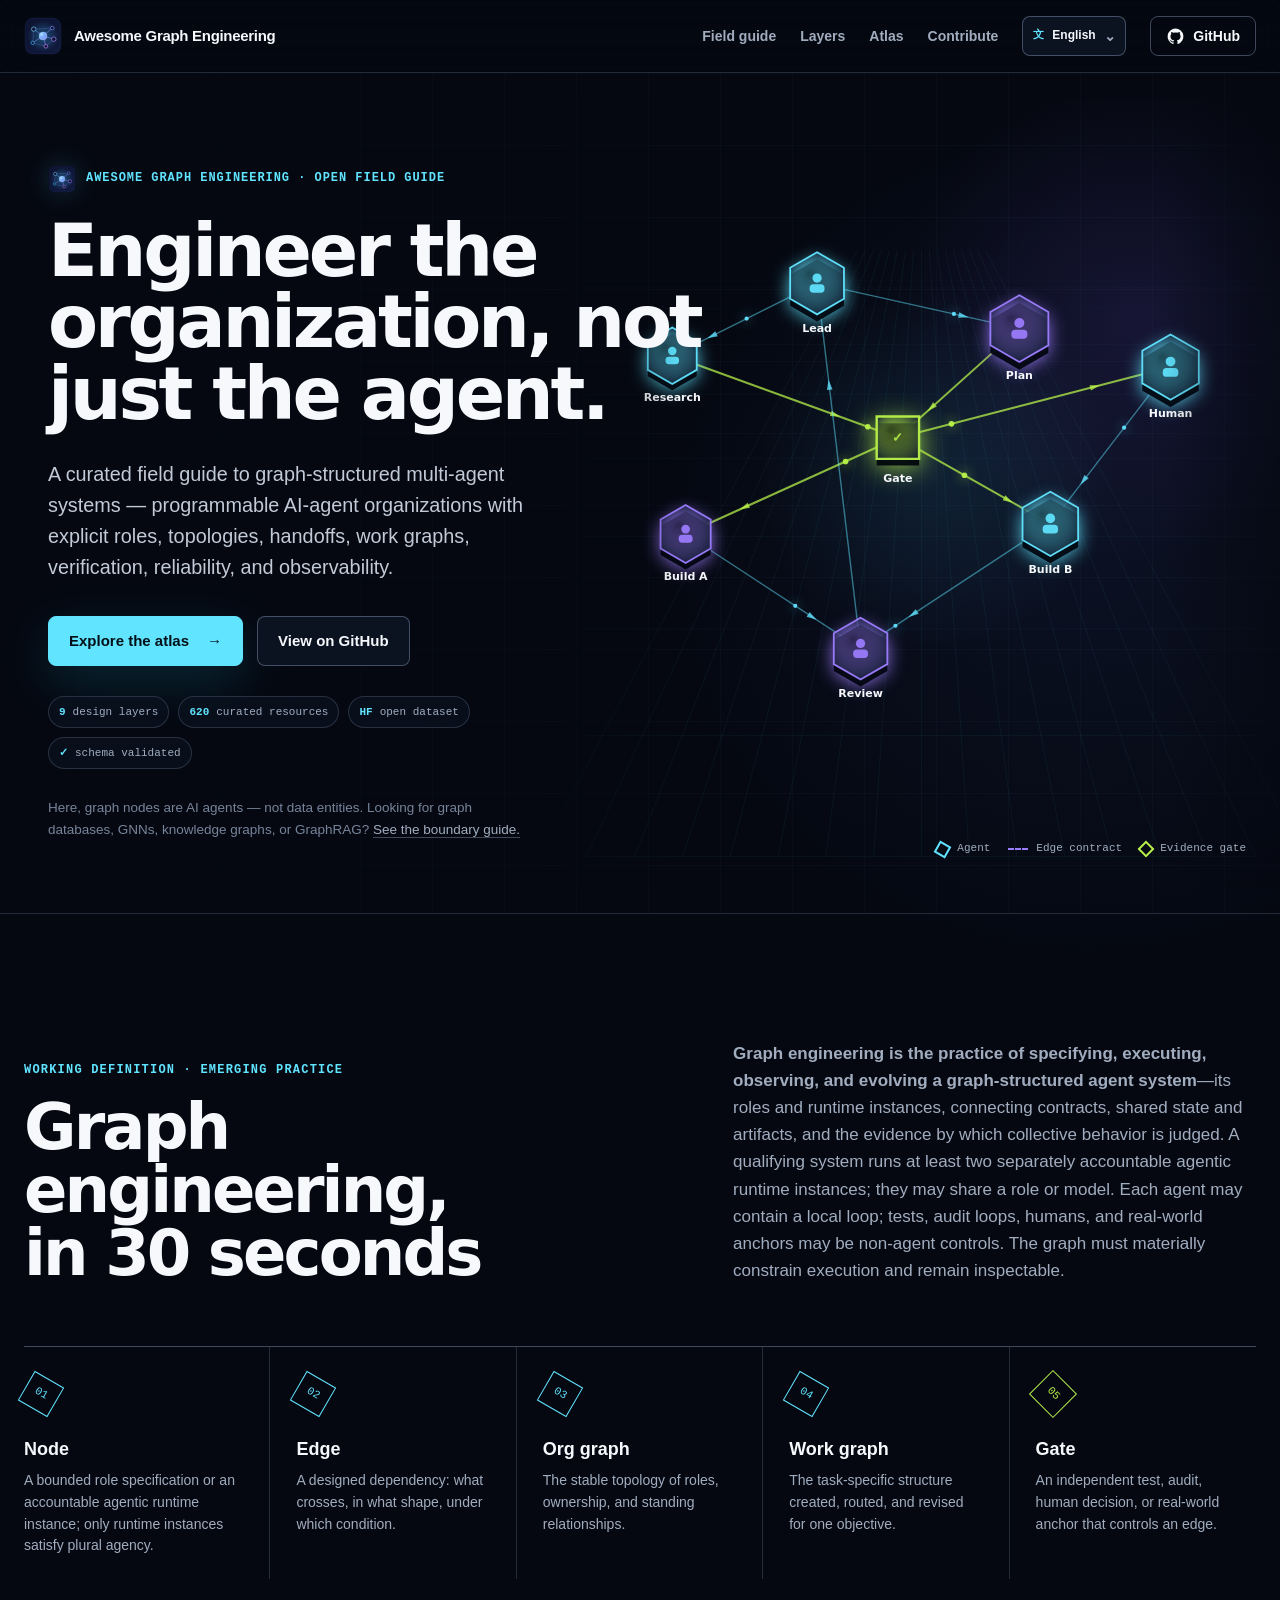
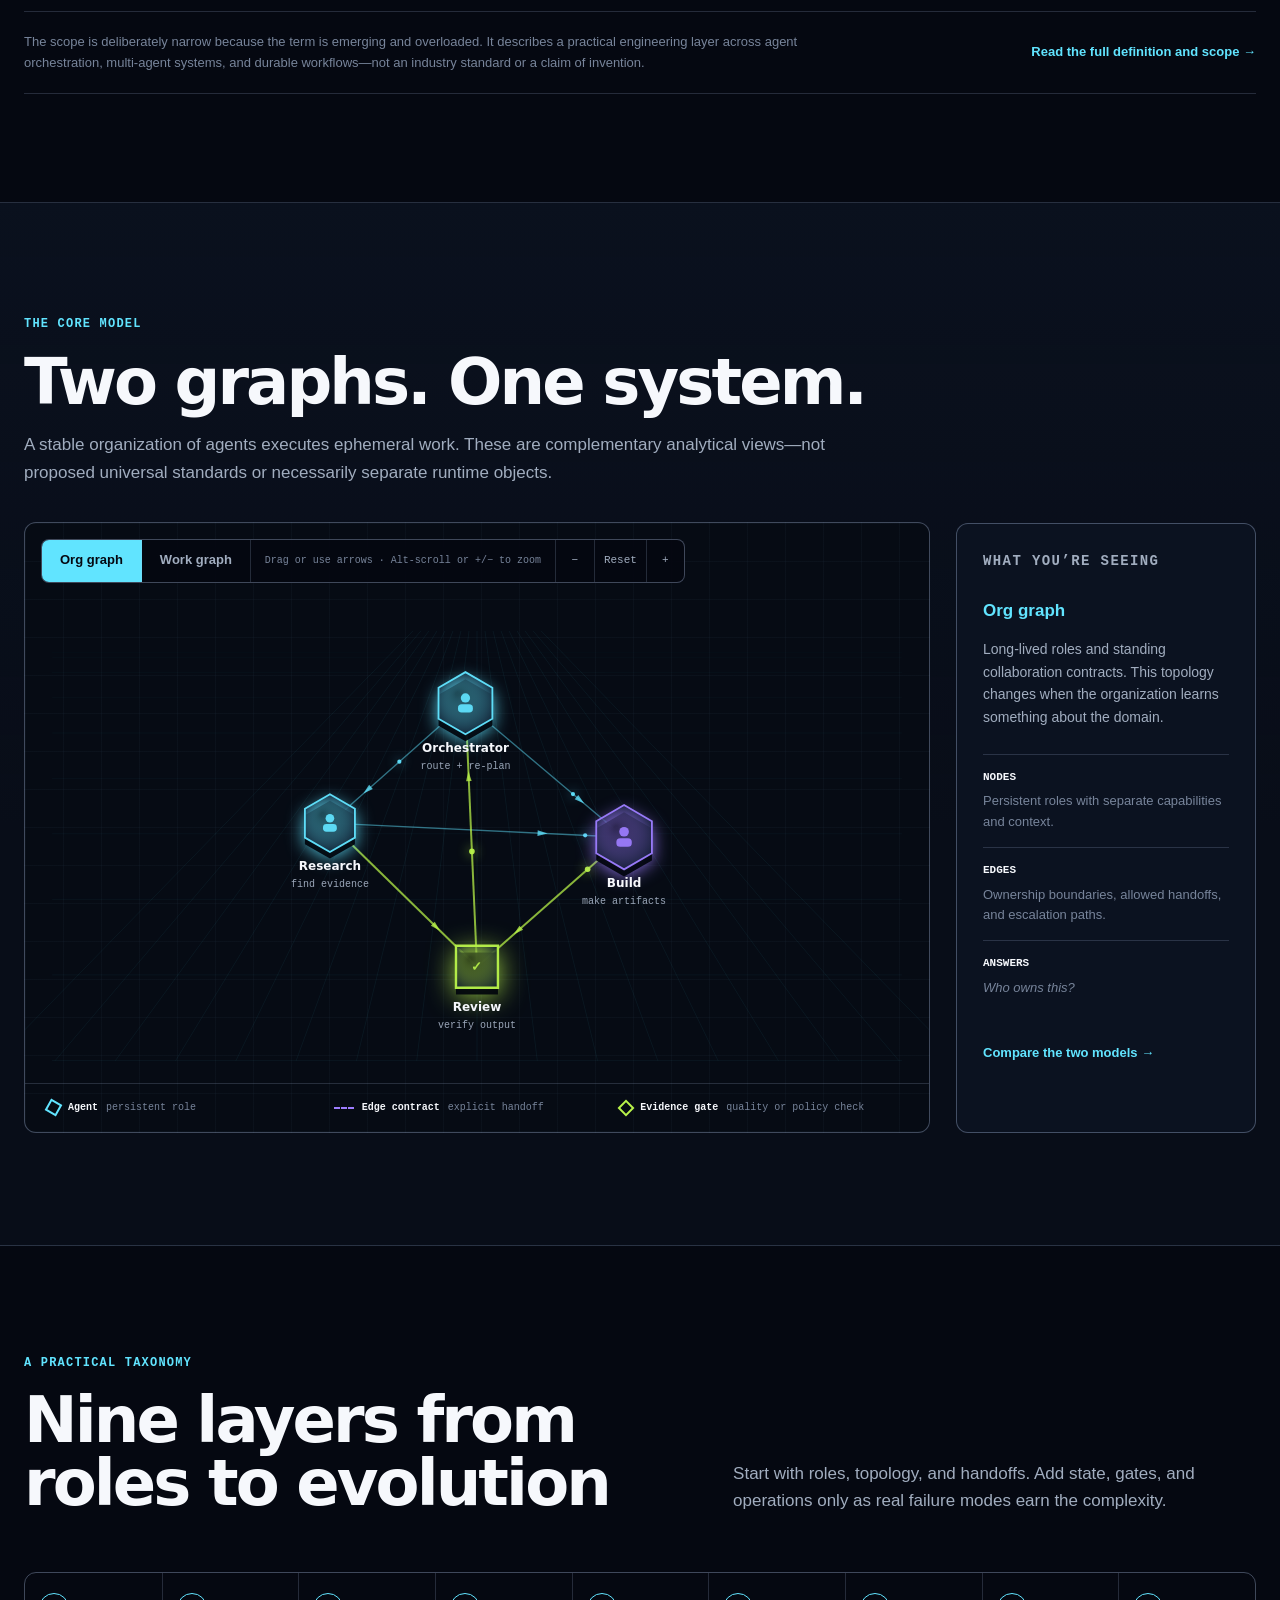
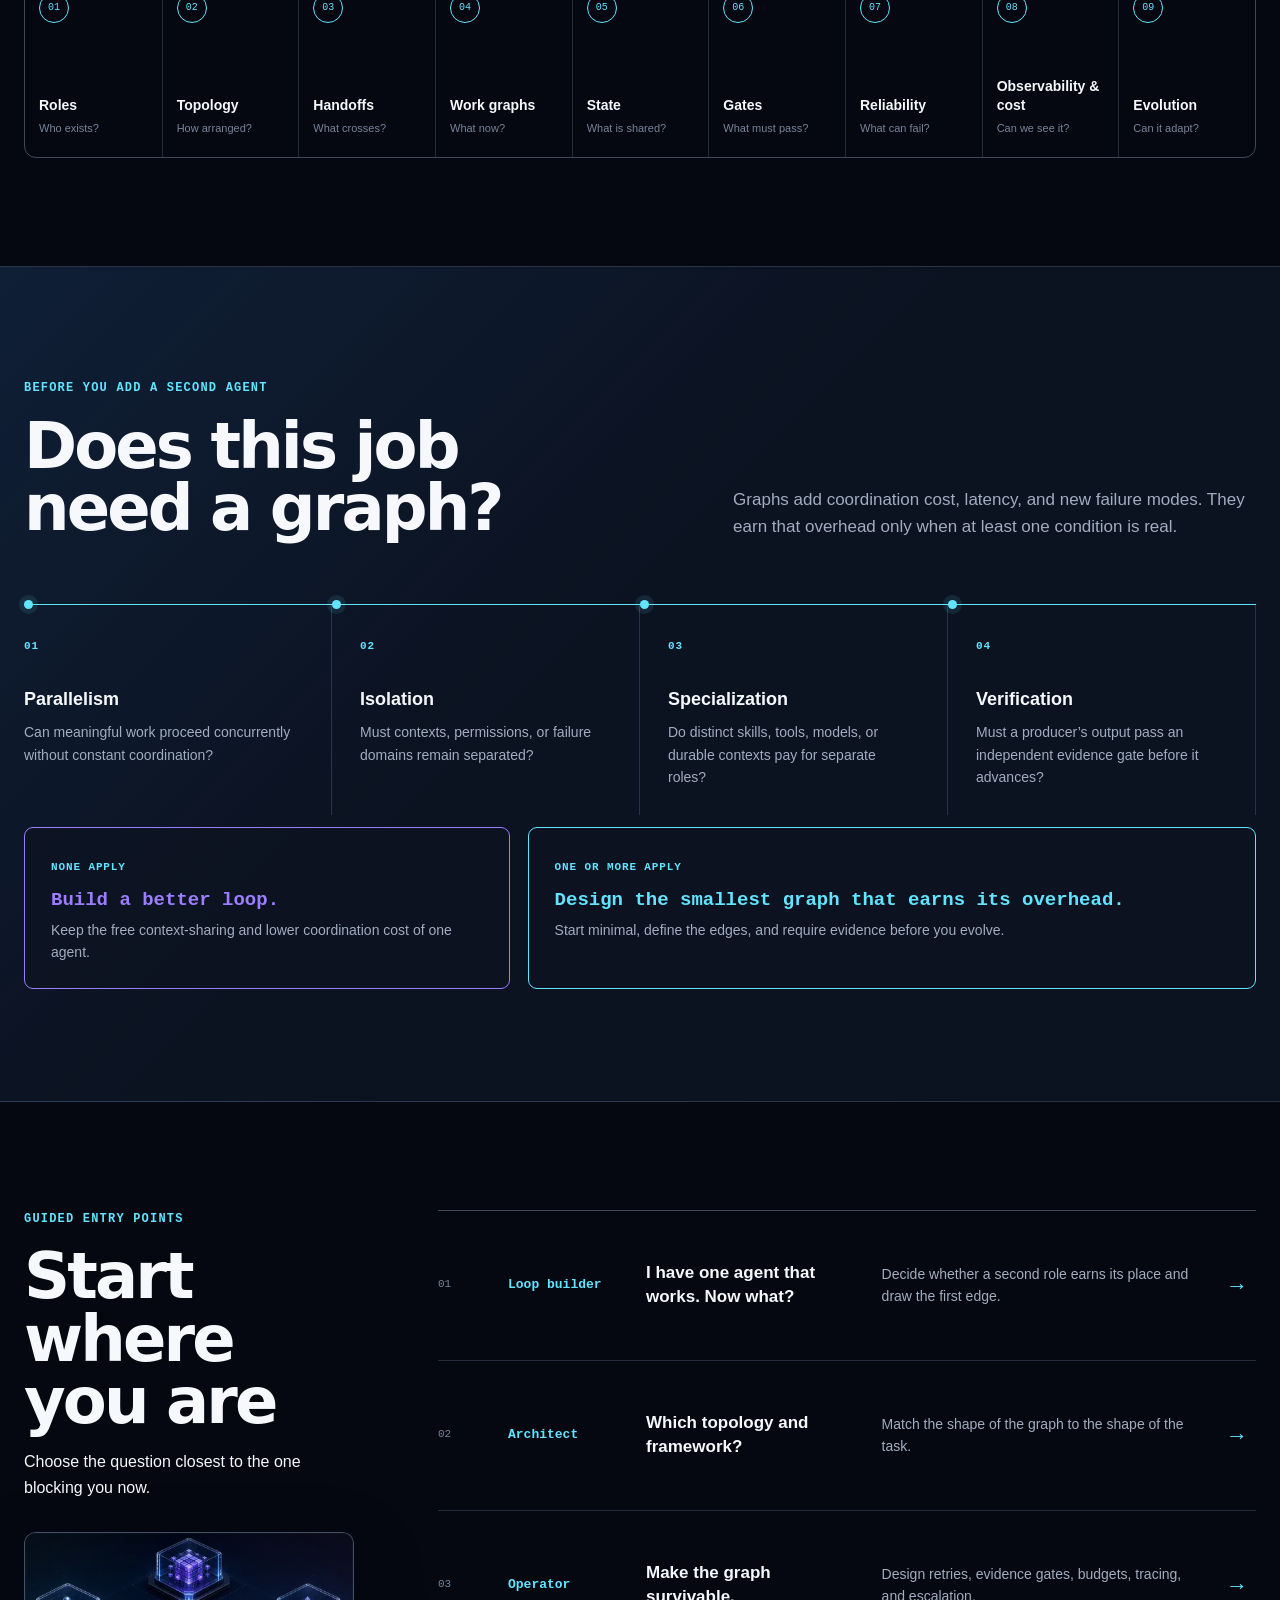
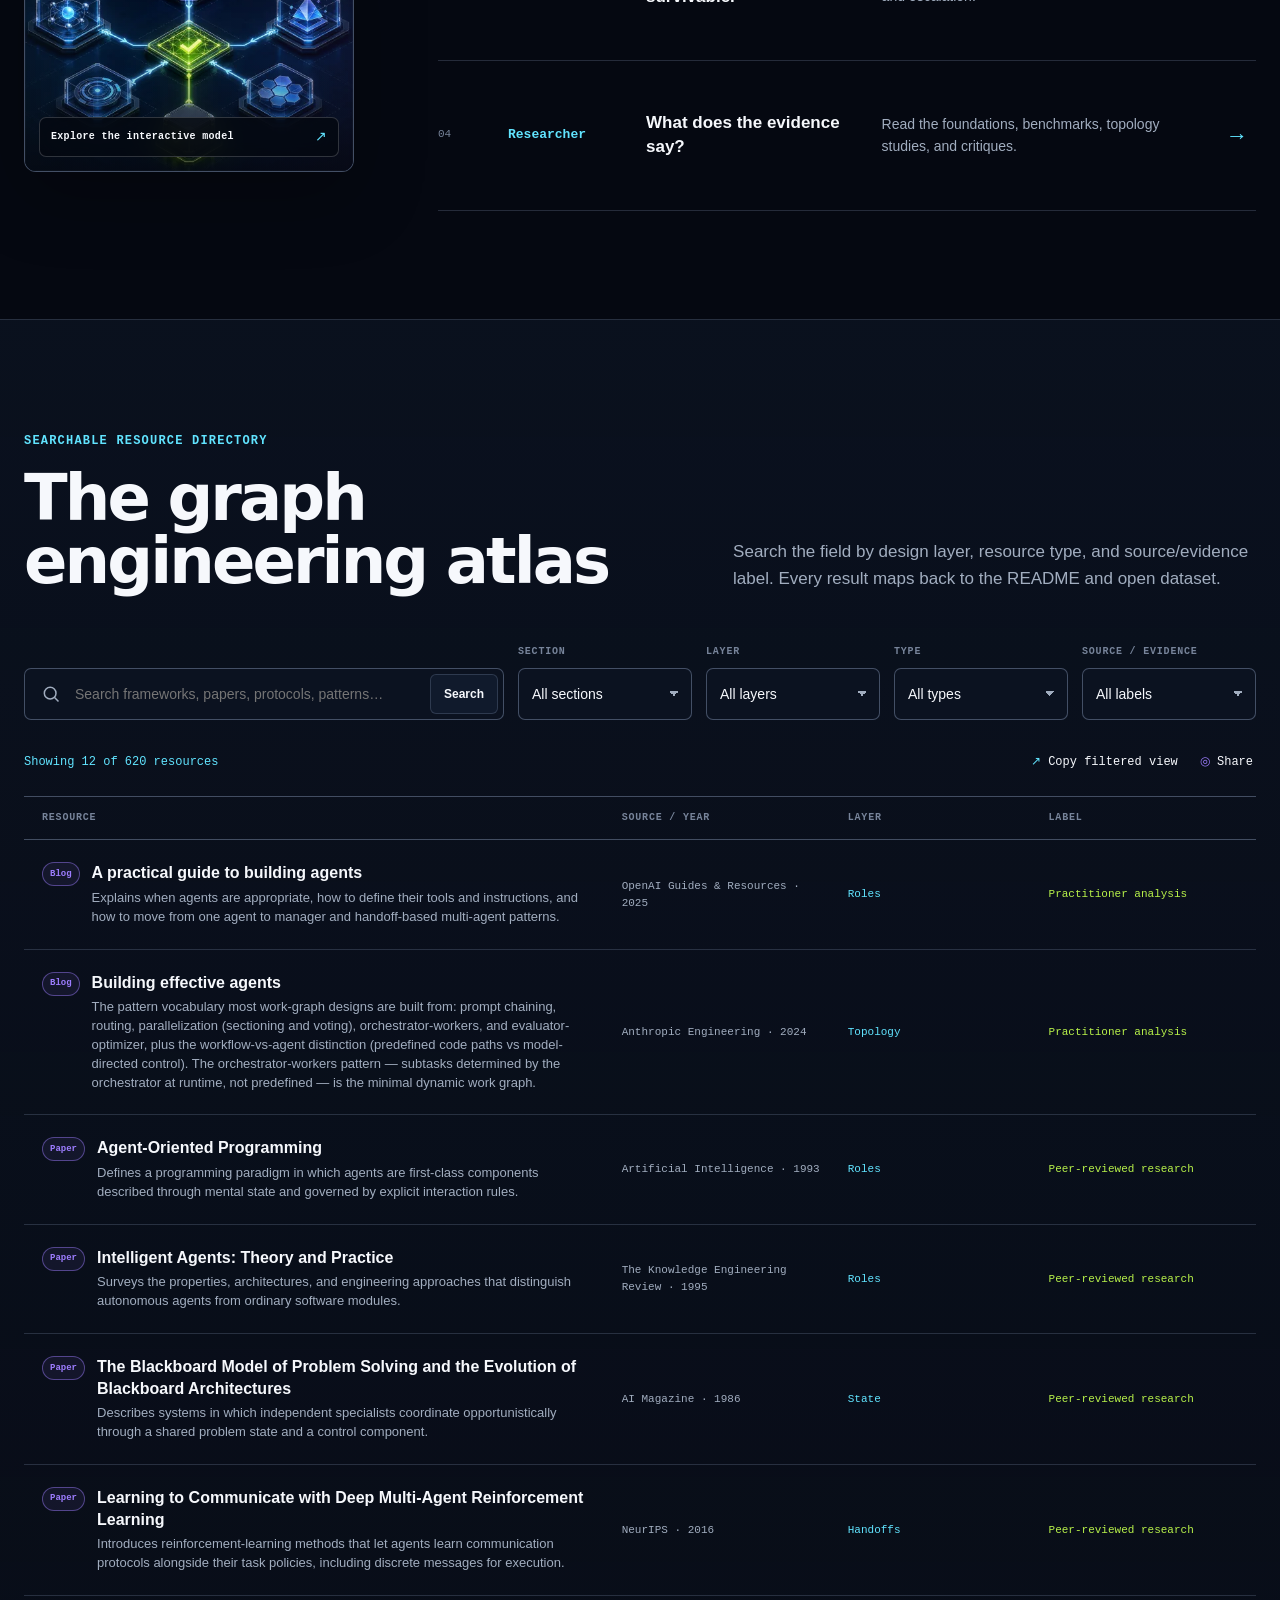
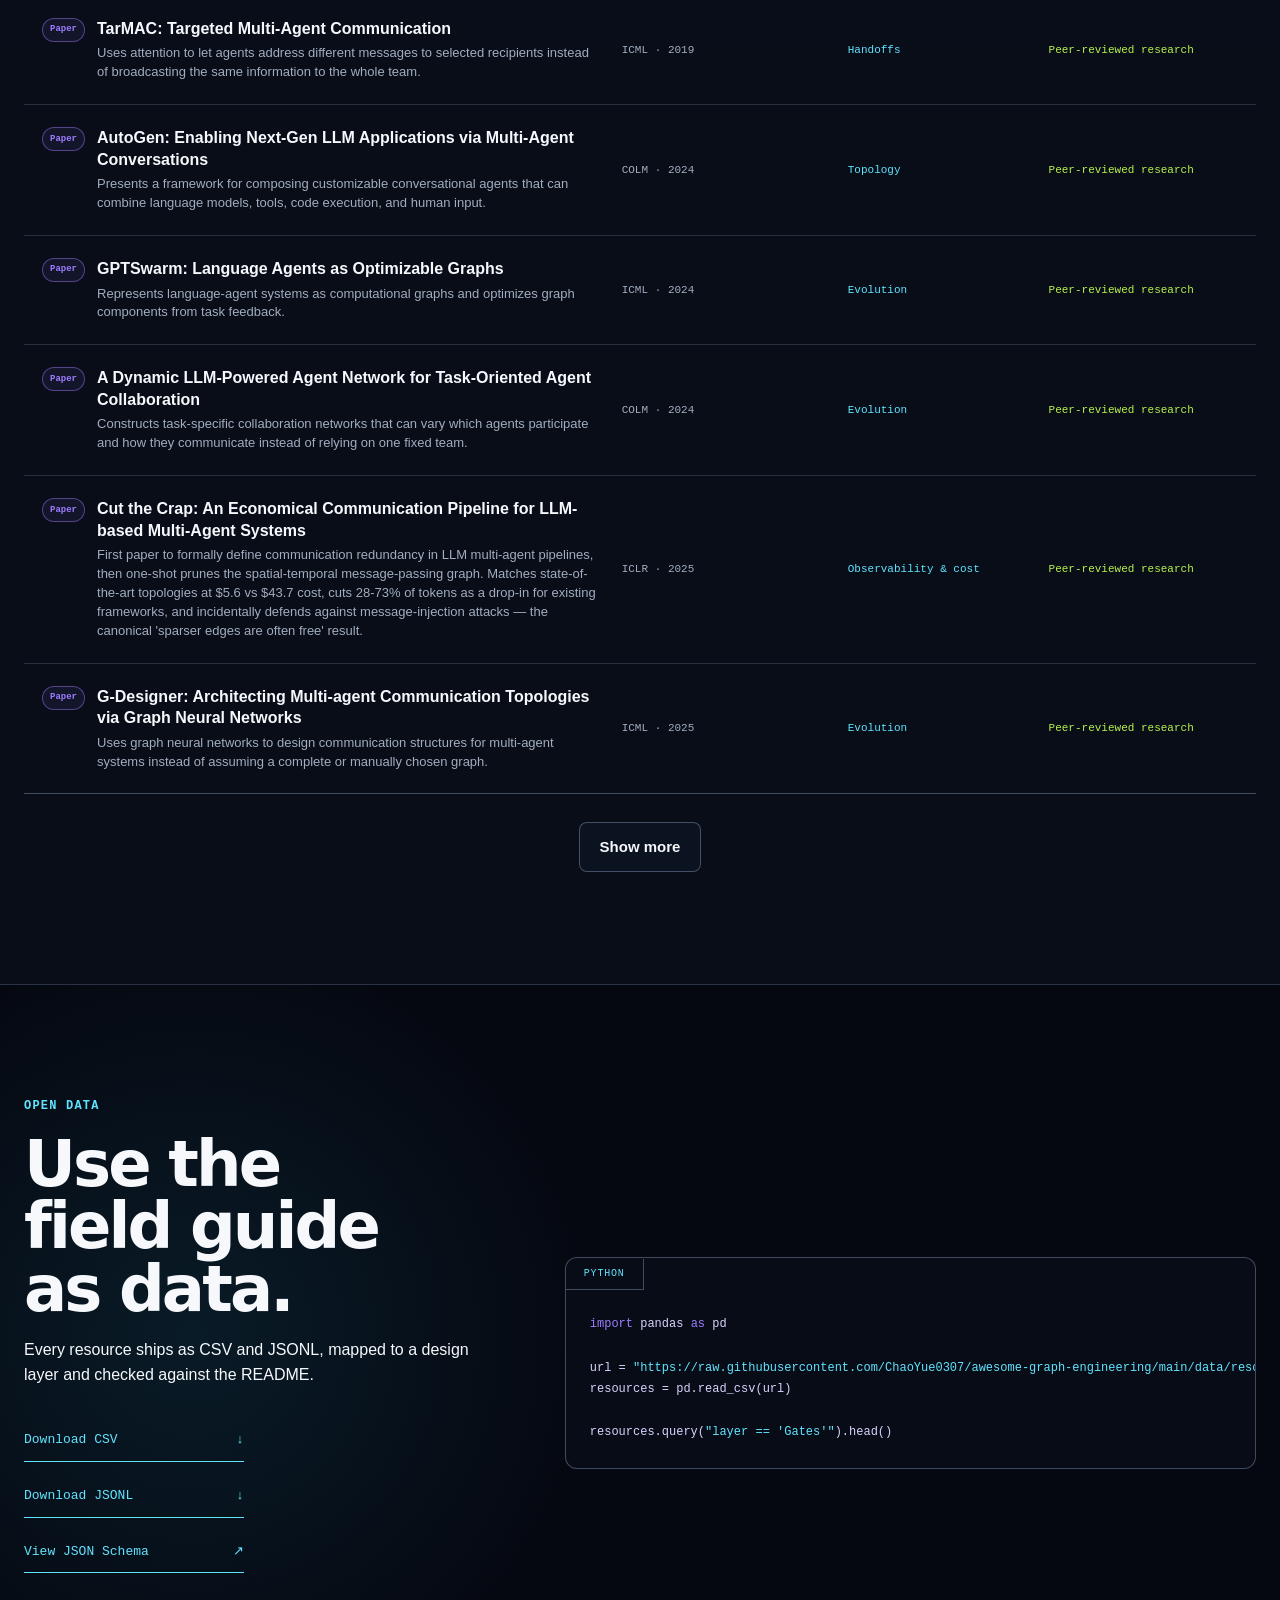
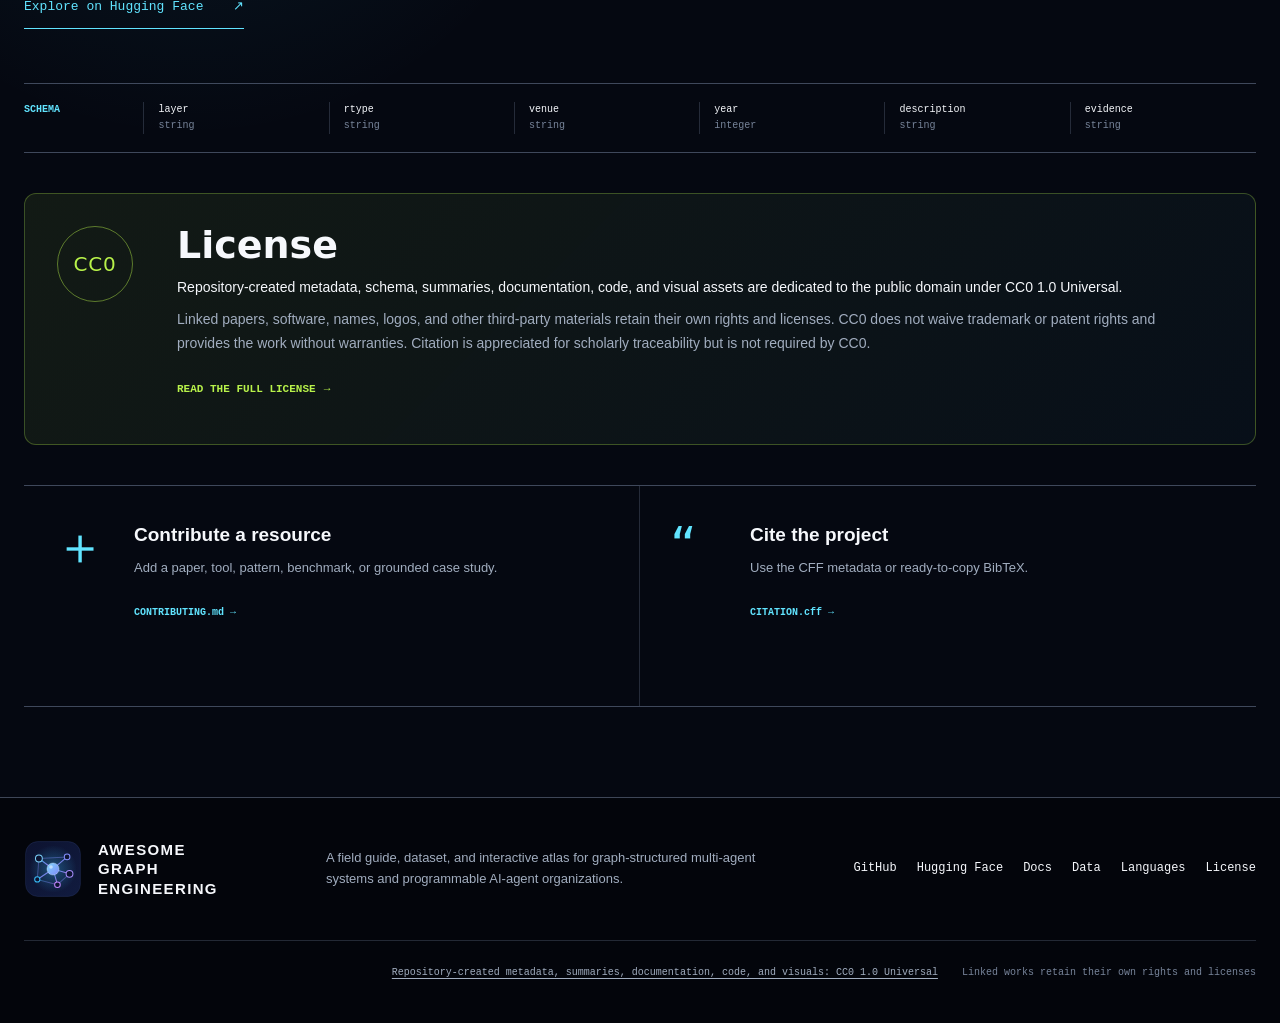
==== commit c586c177: "data: restore the Opslane essay to its original address The verification-bottleneck essay was remove" ====
--- a/docs/index.html
+++ b/docs/index.html
@@ -412,7 +412,7 @@
   </footer>
 
   <script id="atlas-data" type="application/json">
-[{"id":"age-0001","section":"Start Here","subcategory":"Architecture guide","rtype":"Blog","title":"A practical guide to building agents","url":"https://openai.com/business/guides-and-resources/a-practical-guide-to-building-ai-agents/","venue":"OpenAI Guides & Resources","year":2025,"authors":"OpenAI","description":"Explains when agents are appropriate, how to define their tools and instructions, and how to move from one agent to manager and handoff-based multi-agent patterns.","why":"A useful first check on whether distinct roles justify the coordination cost of a graph.","evidence":"Practitioner analysis","layer":"Roles"},{"id":"age-0002","section":"Start Here","subcategory":"Architecture guide","rtype":"Blog","title":"Building effective agents","url":"https://www.anthropic.com/engineering/building-effective-agents","venue":"Anthropic Engineering","year":2024,"authors":"Erik Schluntz, Barry Zhang (Anthropic)","description":"The pattern vocabulary most work-graph designs are built from: prompt chaining, routing, parallelization (sectioning and voting), orchestrator-workers, and evaluator-optimizer, plus the workflow-vs-agent distinction (predefined code paths vs model-directed control). The orchestrator-workers pattern — subtasks determined by the orchestrator at runtime, not predefined — is the minimal dynamic work graph.","why":"The pattern vocabulary most work-graph designs are assembled from, and the reference practitioners actually cite.","evidence":"Practitioner analysis","layer":"Topology"},{"id":"age-0003","section":"Research Foundations","subcategory":"Agent foundations","rtype":"Paper","title":"Agent-Oriented Programming","url":"https://doi.org/10.1016/0004-3702(93)90034-9","venue":"Artificial Intelligence","year":1993,"authors":"Yoav Shoham","description":"Defines a programming paradigm in which agents are first-class components described through mental state and governed by explicit interaction rules.","why":"Establishes the intellectual lineage for treating an agent role as a programmable organizational unit.","evidence":"Peer-reviewed research","layer":"Roles"},{"id":"age-0004","section":"Research Foundations","subcategory":"Agent foundations","rtype":"Paper","title":"Intelligent Agents: Theory and Practice","url":"https://doi.org/10.1017/S0269888900008122","venue":"The Knowledge Engineering Review","year":1995,"authors":"Michael Wooldridge; Nicholas R. Jennings","description":"Surveys the properties, architectures, and engineering approaches that distinguish autonomous agents from ordinary software modules.","why":"Grounds the agency-at-the-nodes boundary that separates an agent graph from a deterministic workflow.","evidence":"Peer-reviewed research","layer":"Roles"},{"id":"age-0005","section":"Research Foundations","subcategory":"Shared-state architectures","rtype":"Paper","title":"The Blackboard Model of Problem Solving and the Evolution of Blackboard Architectures","url":"https://doi.org/10.1609/aimag.v7i2.537","venue":"AI Magazine","year":1986,"authors":"H. Penny Nii","description":"Describes systems in which independent specialists coordinate opportunistically through a shared problem state and a control component.","why":"Supplies a durable model for shared state without requiring every node to exchange its full context directly.","evidence":"Peer-reviewed research","layer":"State"},{"id":"age-0006","section":"Research Foundations","subcategory":"Learned communication","rtype":"Paper","title":"Learning to Communicate with Deep Multi-Agent Reinforcement Learning","url":"https://proceedings.neurips.cc/paper_files/paper/2016/hash/c7635bfd99248a2cdef8249ef7bfbef4-Abstract.html","venue":"NeurIPS","year":2016,"authors":"Jakob Foerster; Ioannis Alexandros Assael; Nando de Freitas; Shimon Whiteson","description":"Introduces reinforcement-learning methods that let agents learn communication protocols alongside their task policies, including discrete messages for execution.","why":"Shows that edge content and communication policy can be engineered or learned rather than treated as free-form chat.","evidence":"Peer-reviewed research","layer":"Handoffs"},{"id":"age-0007","section":"Research Foundations","subcategory":"Learned communication","rtype":"Paper","title":"TarMAC: Targeted Multi-Agent Communication","url":"https://proceedings.mlr.press/v97/das19a.html","venue":"ICML","year":2019,"authors":"Abhishek Das et al.","description":"Uses attention to let agents address different messages to selected recipients instead of broadcasting the same information to the whole team.","why":"Motivates selective, recipient-aware handoffs when all-to-all communication is wasteful or distracting.","evidence":"Peer-reviewed research","layer":"Handoffs"},{"id":"age-0008","section":"Research Foundations","subcategory":"LLM multi-agent systems","rtype":"Paper","title":"AutoGen: Enabling Next-Gen LLM Applications via Multi-Agent Conversations","url":"https://openreview.net/forum?id=BAakY1hNKS","venue":"COLM","year":2024,"authors":"Qingyun Wu; Gagan Bansal; Jieyu Zhang; Yiran Wu; Beibin Li; Erkang Zhu; Li Jiang; Xiaoyun Zhang; Shaokun Zhang; Jiale Liu; Ahmed Hassan Awadallah; Ryen W. White; Doug Burger; Chi Wang","description":"Presents a framework for composing customizable conversational agents that can combine language models, tools, code execution, and human input.","why":"An early, influential demonstration that agent roles and conversation links can be expressed as an executable topology.","evidence":"Peer-reviewed research","layer":"Topology"},{"id":"age-0009","section":"Research Foundations","subcategory":"Topology optimization","rtype":"Paper","title":"GPTSwarm: Language Agents as Optimizable Graphs","url":"https://proceedings.mlr.press/v235/zhuge24a.html","venue":"ICML","year":2024,"authors":"Mingchen Zhuge et al.","description":"Represents language-agent systems as computational graphs and optimizes graph components from task feedback.","why":"Makes the graph itself an optimization target rather than a fixed orchestration diagram.","evidence":"Peer-reviewed research","layer":"Evolution"},{"id":"age-0010","section":"Research Foundations","subcategory":"Dynamic topology","rtype":"Paper","title":"A Dynamic LLM-Powered Agent Network for Task-Oriented Agent Collaboration","url":"https://openreview.net/forum?id=XII0Wp1XA9","venue":"COLM","year":2024,"authors":"Zijun Liu et al.","description":"Constructs task-specific collaboration networks that can vary which agents participate and how they communicate instead of relying on one fixed team.","why":"Provides evidence for adapting the work graph to the task while keeping the available agent roles reusable.","evidence":"Peer-reviewed research","layer":"Evolution"},{"id":"age-0011","section":"Research Foundations","subcategory":"Communication efficiency","rtype":"Paper","title":"Cut the Crap: An Economical Communication Pipeline for LLM-based Multi-Agent Systems","url":"https://openreview.net/forum?id=LkzuPorQ5L","venue":"ICLR","year":2025,"authors":"Guibin Zhang, Yanwei Yue, et al.","description":"First paper to formally define communication redundancy in LLM multi-agent pipelines, then one-shot prunes the spatial-temporal message-passing graph. Matches state-of-the-art topologies at $5.6 vs $43.7 cost, cuts 28-73% of tokens as a drop-in for existing frameworks, and incidentally defends against message-injection attacks — the canonical 'sparser edges are often free' result.","why":"Defines communication redundancy formally, then removes it, which is the rare optimization that helps quality and cost together.","evidence":"Peer-reviewed research","layer":"Observability & cost"},{"id":"age-0012","section":"Research Foundations","subcategory":"Topology optimization","rtype":"Paper","title":"G-Designer: Architecting Multi-agent Communication Topologies via Graph Neural Networks","url":"https://proceedings.mlr.press/v267/zhang25cu.html","venue":"ICML","year":2025,"authors":"Guibin Zhang et al.","description":"Uses graph neural networks to design communication structures for multi-agent systems instead of assuming a complete or manually chosen graph.","why":"Connects task performance to explicit topology search and exposes communication structure as an engineering variable.","evidence":"Peer-reviewed research","layer":"Evolution"},{"id":"age-0013","section":"Research Foundations","subcategory":"Automated agentic system design","rtype":"Paper","title":"Automated Design of Agentic Systems","url":"https://openreview.net/forum?id=t9U3LW7JVX","venue":"ICLR","year":2025,"authors":"Shengran Hu; Cong Lu; Jeff Clune","description":"Formulates the automated invention of entire agentic systems (prompts, control flow, multi-agent structure) as search in code space: a Meta Agent Search loop programs new agent designs conditioned on an archive of prior discoveries. Discovered designs beat hand-crafted state-of-the-art agents and transfer across domains and models, establishing 'design the designer' as a research agenda.","why":"Demonstrates automated search over coordination logic while retaining executable artifacts that engineers can inspect.","evidence":"Peer-reviewed research","layer":"Evolution"},{"id":"age-0014","section":"Research Foundations","subcategory":"Workflow search","rtype":"Paper","title":"AFlow: Automating Agentic Workflow Generation","url":"https://openreview.net/forum?id=z5uVAKwmjf","venue":"ICLR","year":2025,"authors":"Jiayi Zhang et al.","description":"Searches over reusable workflow operators to generate task-specific agentic workflows and improve them from evaluation results.","why":"Offers a concrete method for evolving work graphs against measurable objectives rather than intuition alone.","evidence":"Peer-reviewed research","layer":"Evolution"},{"id":"age-0015","section":"Research Foundations","subcategory":"Joint prompt-topology optimization","rtype":"Paper","title":"Multi-Agent Design: Optimizing Agents with Better Prompts and Topologies","url":"https://openreview.net/forum?id=I05H9RUzHB","venue":"ICLR","year":2026,"authors":"Han Zhou, Xingchen Wan, Ruoxi Sun, Hamid Palangi, Shariq Iqbal, Ivan Vulić, Anna Korhonen, Sercan Ö. Arık (Google / Cambridge)","description":"Google's three-stage Multi-Agent System Search: block-level prompt optimization, then topology optimization over a pruned configurable space, then workflow-level prompt optimization. Its headline empirical finding — most topology configurations hurt, and prompt quality dominates topology choice unless both are optimized together — is a core calibration result for anyone designing agent org graphs.","why":"Optimizing prompts and topology in sequence, with evidence that the order and the interaction between them matter.","evidence":"Peer-reviewed research","layer":"Evolution"},{"id":"age-0016","section":"Research Foundations","subcategory":"Debate and councils","rtype":"Paper","title":"Improving Factuality and Reasoning in Language Models through Multiagent Debate","url":"https://proceedings.mlr.press/v235/du24e.html","venue":"ICML","year":2024,"authors":"Yilun Du et al.","description":"Tests rounds of proposal and critique among multiple language-model instances as a way to improve factual and reasoning answers.","why":"Supplies an empirical basis for debate-style gates while leaving room to examine correlated errors and added cost.","evidence":"Peer-reviewed research","layer":"Gates"},{"id":"age-0017","section":"Research Foundations","subcategory":"Debate and councils","rtype":"Paper","title":"Improving Multi-Agent Debate with Sparse Communication Topology","url":"https://aclanthology.org/2024.findings-emnlp.427/","venue":"Findings of EMNLP","year":2024,"authors":"Yunxuan Li et al.","description":"Examines multi-agent debate under sparse communication structures rather than defaulting to full information exchange among every participant.","why":"Isolates topology as a factor in debate quality and communication efficiency.","evidence":"Peer-reviewed research","layer":"Topology"},{"id":"age-0018","section":"Research Foundations","subcategory":"Feedback and memory","rtype":"Paper","title":"Reflexion: Language Agents with Verbal Reinforcement Learning","url":"https://openreview.net/forum?id=vAElhFcKW6","venue":"NeurIPS","year":2023,"authors":"Noah Shinn et al.","description":"Lets an agent convert feedback into textual reflections stored in episodic memory and reused on later attempts.","why":"Clarifies how a node loop can persist learning across retries without changing model weights.","evidence":"Peer-reviewed research","layer":"State"},{"id":"age-0019","section":"Research Foundations","subcategory":"Tool-grounded verification","rtype":"Paper","title":"CRITIC: Large Language Models Can Self-Correct with Tool-Interactive Critiquing","url":"https://openreview.net/forum?id=Sx038qxjek","venue":"ICLR","year":2024,"authors":"Zhibin Gou et al.","description":"Uses external tools to obtain feedback that a language model can apply when critiquing and revising its outputs.","why":"Supports verification gates grounded in observable evidence instead of another ungrounded model opinion.","evidence":"Peer-reviewed research","layer":"Gates"},{"id":"age-0020","section":"Production Case Studies","subcategory":"Generalist agent team","rtype":"Paper","title":"Magentic-One: A Generalist Multi-Agent System for Solving Complex Tasks","url":"https://www.microsoft.com/en-us/research/publication/magentic-one-a-generalist-multi-agent-system-for-solving-complex-tasks/","venue":"Microsoft Research MSR-TR-2024-47","year":2024,"authors":"Adam Fourney et al.","description":"Documents an orchestrator-led team of specialized agents for web, file, coding, and terminal tasks, with progress tracking and replanning.","why":"Provides a concrete generalist topology whose role boundaries and recovery behavior can be examined as a system.","evidence":"Research preprint","layer":"Roles"},{"id":"age-0021","section":"Production Case Studies","subcategory":"Parallel research","rtype":"Blog","title":"How we built our multi-agent research system","url":"https://www.anthropic.com/engineering/multi-agent-research-system","venue":"Anthropic Engineering","year":2025,"authors":"Jeremy Hadfield et al.","description":"Describes a lead research agent that creates parallel subagents, delegates searches, and synthesizes their findings, including operational lessons from production.","why":"A detailed case study of dynamic fan-out and fan-in, context separation, evaluation, and the token cost of an adaptive work graph.","evidence":"Practitioner analysis","layer":"Work graphs"},{"id":"age-0022","section":"Frameworks & SDKs","subcategory":"Role-based teams","rtype":"Docs","title":"CrewAI Crews","url":"https://docs.crewai.com/en/concepts/crews","venue":"CrewAI Documentation","year":2026,"authors":"CrewAI","description":"Documents role-based agent crews, assigned tasks, delegation, and sequential or hierarchical execution processes.","why":"Offers accessible primitives for testing explicit ownership and manager-worker coordination.","evidence":"Official documentation","layer":"Roles"},{"id":"age-0023","section":"Frameworks & SDKs","subcategory":"Agent orchestration","rtype":"Docs","title":"OpenAI Agents SDK: Agent orchestration","url":"https://openai.github.io/openai-agents-python/multi_agent/","venue":"OpenAI Agents SDK Documentation","year":2026,"authors":"OpenAI","description":"Explains manager-style orchestration with agents exposed as tools and decentralized orchestration through handoffs.","why":"Makes the centralized-versus-decentralized topology choice explicit in a production SDK.","evidence":"Official documentation","layer":"Topology"},{"id":"age-0024","section":"Frameworks & SDKs","subcategory":"Pattern catalog","rtype":"Docs","title":"Strands Agents: Coordinate Multiple Agents","url":"https://strandsagents.com/docs/user-guide/sdk/multi-agent/multi-agent-patterns/","venue":"Strands Agents Documentation","year":2026,"authors":"Strands Agents; AWS","description":"Overview of Strands' coordination primitives: agents as tools, where an orchestrator delegates to specialist agents in a hierarchy; swarm, where agents hand off to one another autonomously with shared context and working memory; graph, with deterministic DAG or cyclic execution, conditional edges, and nested agents; and workflow, for sequential tasks with explicit dependencies. It links to A2A for reaching remote agents, and swarm and graph runs can pause for human approval through interrupts.","why":"Lets builders compare topology choices within one SDK instead of treating one pattern as universal.","evidence":"Official documentation","layer":"Topology"},{"id":"age-0025","section":"Frameworks & SDKs","subcategory":"Typed agents","rtype":"Docs","title":"Pydantic AI: Multi-Agent Applications","url":"https://pydantic.dev/docs/ai/guides/multi-agent-applications/","venue":"Pydantic AI Documentation","year":2026,"authors":"Pydantic","description":"Shows delegation, programmatic control flow, and graph-based state machines for composing typed Python agents.","why":"Useful for expressing node inputs, outputs, dependencies, and orchestration boundaries in ordinary application code.","evidence":"Official documentation","layer":"Topology"},{"id":"age-0026","section":"Frameworks & SDKs","subcategory":"Multi-agent orchestration","rtype":"Docs","title":"LlamaIndex: Multi-Agent Patterns","url":"https://developers.llamaindex.ai/python/framework/understanding/agent/multi_agent/","venue":"LlamaIndex Documentation","year":2026,"authors":"LlamaIndex","description":"Covers agent workflow, orchestrator, and planner-oriented approaches for coordinating specialized agents.","why":"Provides implementation patterns for choosing who owns delegation and how results return to the coordinating node.","evidence":"Official documentation","layer":"Handoffs"},{"id":"age-0027","section":"Frameworks & SDKs","subcategory":"Graph workflows","rtype":"Docs","title":"Google ADK: Graph-based Agent Workflows","url":"https://adk.dev/graphs/","venue":"Google ADK Documentation","year":2026,"authors":"Google","description":"Documents declarative workflows whose nodes combine agents, tools, functions, and human input through explicit edges, typed data passing, routing, branching, state, fan-out and join, loops, escalation, and nesting.","why":"Makes the graph load-bearing and inspectable while separating deterministic process control from model reasoning.","evidence":"Official documentation","layer":"Work graphs"},{"id":"age-0028","section":"Frameworks & SDKs","subcategory":"Graph workflows","rtype":"Docs","title":"Microsoft Agent Framework: Workflows","url":"https://learn.microsoft.com/en-us/agent-framework/workflows/","venue":"Microsoft Learn","year":2026,"authors":"Microsoft","description":"Describes workflows built from executors and explicit edges, with support for branching, aggregation, state, and checkpointing.","why":"Exposes the work graph as an inspectable program rather than hiding coordination inside prompts.","evidence":"Official documentation","layer":"Work graphs"},{"id":"age-0029","section":"Frameworks & SDKs","subcategory":"Graph runtime","rtype":"Docs","title":"LangGraph overview","url":"https://docs.langchain.com/oss/python/langgraph/overview","venue":"LangGraph Documentation","year":2025,"authors":"LangChain","description":"Introduces a low-level runtime for stateful agent graphs with durable execution, streaming, memory, and human intervention.","why":"A widely used substrate for implementing explicit nodes, edges, state transitions, and resumable work graphs.","evidence":"Official documentation","layer":"Work graphs"},{"id":"age-0030","section":"Protocols & Handoffs","subcategory":"In-process transfer","rtype":"Docs","title":"OpenAI Agents SDK: Handoffs","url":"https://openai.github.io/openai-agents-python/handoffs/","venue":"OpenAI Agents SDK Documentation","year":2026,"authors":"OpenAI","description":"Documents transfers from one agent to another, including tool-shaped handoff schemas, input filters, and callbacks.","why":"Turns an edge into an explicit contract controlling when ownership moves and what context crosses with it.","evidence":"Official documentation","layer":"Handoffs"},{"id":"age-0031","section":"Protocols & Handoffs","subcategory":"Tool and context protocol","rtype":"Standard","title":"Model Context Protocol Specification 2025-11-25","url":"https://modelcontextprotocol.io/specification/2025-11-25","venue":"MCP Specification 2025-11-25","year":2025,"authors":"Model Context Protocol project; Agentic AI Foundation","description":"Specifies a client-server protocol through which AI applications discover and use tools, resources, prompts, and contextual data.","why":"Standardizes capability and context edges, while remaining distinct from a protocol for delegating work between autonomous agents.","evidence":"Industry standard","layer":"Handoffs"},{"id":"age-0032","section":"Protocols & Handoffs","subcategory":"Agent interoperability","rtype":"Standard","title":"Agent2Agent Protocol Specification v1.0.0","url":"https://a2a-protocol.org/v1.0.0/specification/","venue":"A2A Specification","year":2026,"authors":"A2A Protocol Working Group; Linux Foundation","description":"Defines interoperable agent discovery, task lifecycle, messages, artifacts, streaming, asynchronous updates, version negotiation, and multiple protocol bindings across service boundaries.","why":"Provides a version-pinned wire contract for cross-system handoffs where agents cannot share an in-process runtime.","evidence":"Industry standard","layer":"Handoffs"},{"id":"age-0033","section":"State, Memory & Artifacts","subcategory":"Durable execution","rtype":"Docs","title":"LangGraph Persistence","url":"https://docs.langchain.com/oss/python/langgraph/persistence","venue":"LangGraph Documentation","year":2025,"authors":"LangChain","description":"Reference documentation for checkpointing agent-graph state: thread-scoped snapshots via Postgres/SQLite/in-memory savers, resuming after failure, and fault-tolerance semantics. The baseline replay/resume layer most production agent graphs start with before graduating to full durable-execution engines.","why":"Reference for the checkpointing that makes a graph resumable instead of restart-from-scratch after any node failure.","evidence":"Official documentation","layer":"State"},{"id":"age-0034","section":"State, Memory & Artifacts","subcategory":"Conversation state","rtype":"Docs","title":"OpenAI Agents SDK: Sessions","url":"https://openai.github.io/openai-agents-python/sessions/","venue":"OpenAI Agents SDK Documentation","year":2026,"authors":"OpenAI","description":"Documents persistent conversation history that can be loaded and updated across repeated agent runs.","why":"Provides a bounded mechanism for carrying state across nodes and turns without manually rebuilding every prompt.","evidence":"Official documentation","layer":"State"},{"id":"age-0035","section":"Verification & Evals","subcategory":"Workflow evaluation","rtype":"Docs","title":"Evaluate agent workflows","url":"https://developers.openai.com/api/docs/guides/agent-evals","venue":"OpenAI API Documentation","year":2026,"authors":"OpenAI","description":"Explains how to build datasets, graders, trace-based evaluations, and reproducible checks for agent workflows.","why":"Makes gates testable at both the final outcome and the intermediate handoff level.","evidence":"Official documentation","layer":"Gates"},{"id":"age-0036","section":"Verification & Evals","subcategory":"Evaluation practice","rtype":"Blog","title":"Demystifying evals for AI agents","url":"https://www.anthropic.com/engineering/demystifying-evals-for-ai-agents","venue":"Anthropic Engineering","year":2026,"authors":"Mikaela Grace et al.","description":"Presents practical guidance for defining tasks, outcomes, graders, and evaluation suites for agents with non-deterministic trajectories.","why":"Helps turn vague reviewer judgments into evidence gates that can guide graph changes.","evidence":"Practitioner analysis","layer":"Gates"},{"id":"age-0037","section":"Verification & Evals","subcategory":"Evaluation framework","rtype":"Tool","title":"Inspect AI","url":"https://inspect.aisi.org.uk/","venue":"Inspect AI Documentation","year":2024,"authors":"UK AI Security Institute","description":"Provides an open-source evaluation framework with tasks, solvers, scorers, sandboxed tools, and structured logs.","why":"Supports reproducible gate nodes and traceable evidence for both individual agents and composed systems.","evidence":"Maintained OSS project","layer":"Gates"},{"id":"age-0038","section":"Reliability & Durable Execution","subcategory":"Durable actors and workflows","rtype":"Docs","title":"Dapr Agents introduction","url":"https://docs.dapr.io/developing-ai/dapr-agents/dapr-agents-introduction/","venue":"Dapr Documentation","year":2026,"authors":"Dapr; CNCF","description":"Introduces an agent framework built on durable actors and workflows, with state, messaging, and recovery supplied by the Dapr runtime.","why":"Shows how graph nodes can inherit distributed-systems durability instead of implementing recovery only in prompts.","evidence":"Official documentation","layer":"Reliability"},{"id":"age-0039","section":"Reliability & Durable Execution","subcategory":"Durable execution integration","rtype":"Tool","title":"Temporal integration for OpenAI Agents SDK","url":"https://github.com/temporalio/sdk-python/tree/main/temporalio/contrib/openai_agents","venue":"Temporal Python SDK","year":2025,"authors":"Temporal","description":"Integrates OpenAI agent runs, model calls, and tools with Temporal workflows and activities for durable execution.","why":"Provides replay, retry, timeout, and recovery semantics beneath an agent graph without asking the model to manage them.","evidence":"Maintained OSS project","layer":"Reliability"},{"id":"age-0040","section":"Reliability & Durable Execution","subcategory":"Database-backed workflows","rtype":"Docs","title":"DBOS AI Quickstart","url":"https://docs.dbos.dev/ai/ai-quickstart","venue":"DBOS Documentation","year":2026,"authors":"DBOS","description":"Shows how to place AI application steps inside durable workflows whose progress is recorded and recoverable after interruption.","why":"Offers a compact path from an agent prototype to resumable execution with explicit step boundaries.","evidence":"Official documentation","layer":"Reliability"},{"id":"age-0041","section":"Reliability & Durable Execution","subcategory":"Durable agent patterns","rtype":"Docs","title":"Restate Durable Agents","url":"https://docs.restate.dev/ai/patterns/durable-agents","venue":"Restate Documentation","year":2026,"authors":"Restate","description":"Documents durable agent patterns using persisted execution, reliable calls, retries, timers, and stateful services.","why":"Maps common mid-graph failures to runtime guarantees rather than fragile application-level retry code.","evidence":"Official documentation","layer":"Reliability"},{"id":"age-0042","section":"Observability & Cost","subcategory":"Tracing","rtype":"Docs","title":"OpenAI Agents SDK: Tracing","url":"https://openai.github.io/openai-agents-python/tracing/","venue":"OpenAI Agents SDK Documentation","year":2026,"authors":"OpenAI","description":"Documents traces and spans for agent runs, model generations, tool calls, handoffs, and guardrails.","why":"Makes node and edge behavior inspectable so latency, failures, and expensive paths can be attributed correctly.","evidence":"Official documentation","layer":"Observability & cost"},{"id":"age-0043","section":"Observability & Cost","subcategory":"Telemetry standard","rtype":"Standard","title":"OpenTelemetry GenAI Semantic Conventions","url":"https://github.com/open-telemetry/semantic-conventions-genai","venue":"OpenTelemetry GenAI repository","year":2026,"authors":"OpenTelemetry GenAI SIG","description":"Develops shared telemetry names and attributes for generative-AI model, tool, and agent operations in traces, metrics, and events.","why":"Helps graph telemetry remain portable across runtimes and observability vendors.","evidence":"Maintained OSS project","layer":"Observability & cost"},{"id":"age-0044","section":"Observability & Cost","subcategory":"Cost attribution","rtype":"Docs","title":"Arize Phoenix: Cost Tracking","url":"https://arize.com/docs/phoenix/tracing/how-to-tracing/cost-tracking","venue":"Arize Phoenix Documentation","year":2026,"authors":"Arize AI","description":"Explains how Phoenix derives and displays token usage and model cost from traced generative-AI calls.","why":"Supports per-node and per-path cost accounting instead of treating a multi-agent run as one opaque bill.","evidence":"Official documentation","layer":"Observability & cost"},{"id":"age-0045","section":"Observability & Cost","subcategory":"Observability platform","rtype":"Docs","title":"LangSmith Observability","url":"https://docs.langchain.com/langsmith/observability","venue":"LangSmith Documentation","year":2026,"authors":"LangChain","description":"LangChain's observability platform and the default lens on LangGraph organizations: hierarchical trace trees for multi-agent runs, dashboards and alerting, online evaluations, and a LangSmith Engine that clusters recurring failure patterns in traces and diagnoses root causes. Framework-agnostic in practice — OpenAI, Anthropic, CrewAI, Pydantic AI and Vercel AI SDK integrations alongside LangGraph.","why":"Hierarchical traces make a graph's structure visible as structure, which is the minimum for debugging coordination.","evidence":"Official documentation","layer":"Observability & cost"},{"id":"age-0046","section":"Benchmarks & Datasets","subcategory":"Collaboration benchmark","rtype":"Benchmark","title":"MultiAgentBench: Evaluating Collaboration and Competition of LLM Agents","url":"https://aclanthology.org/2025.acl-long.421/","venue":"ACL","year":2025,"authors":"Kunlun Zhu, Hongyi Du, Zhaochen Hong, et al. (UIUC)","description":"The first benchmark built explicitly for agent organizations rather than solo agents: milestone-based KPIs score collaboration and competition quality across coordination protocols (star, chain, tree, graph). Its headline finding is a direct data point for graph engineering — graph-structured coordination outperformed the other topologies, and cognitive planning lifted milestone attainment by about 3%.","why":"Built for organizations rather than solo agents, with milestone KPIs that score coordination quality itself.","evidence":"Benchmark/dataset","layer":"Observability & cost"},{"id":"age-0048","section":"Critiques & Limits","subcategory":"Self-correction limits","rtype":"Paper","title":"Large Language Models Cannot Self-Correct Reasoning Yet","url":"https://openreview.net/forum?id=IkmD3fKBPQ","venue":"ICLR","year":2024,"authors":"Jie Huang et al.","description":"Finds that intrinsic self-correction without reliable external feedback often fails to improve reasoning and can reduce accuracy.","why":"Warns against using an ungrounded critic node as evidence simply because it is separate from the producing node.","evidence":"Peer-reviewed research","layer":"Gates"},{"id":"age-0049","section":"Critiques & Limits","subcategory":"Scaling evidence","rtype":"Paper","title":"Towards a Science of Scaling Agent Systems","url":"https://arxiv.org/abs/2512.08296","venue":"arXiv; Google Research","year":2025,"authors":"Yubin Kim et al.","description":"Studies how agent-system performance changes across tasks, models, coordination structures, and scaling choices under controlled experiments.","why":"Tests the assumption that adding agents reliably helps and frames scaling as an empirical topology decision.","evidence":"Research preprint","layer":"Topology"},{"id":"age-0050","section":"Critiques & Limits","subcategory":"Token-budget comparison","rtype":"Paper","title":"Single-Agent LLMs Outperform Multi-Agent Systems on Multi-Hop Reasoning Under Equal Thinking Token Budgets","url":"https://arxiv.org/abs/2604.02460","venue":"arXiv","year":2026,"authors":"Dat Tran; Douwe Kiela","description":"Compares single-agent and multi-agent approaches to multi-hop reasoning while holding the total thinking-token budget constant.","why":"Provides the cost-controlled baseline needed before claiming that coordination, rather than extra inference, caused an improvement.","evidence":"Research preprint","layer":"Topology"},{"id":"age-0051","section":"Start Here","subcategory":"Contemporary framing","rtype":"Blog","title":"From Loop Engineering to Graph Engineering?","url":"https://x.com/IntuitMachine/status/2078419526354378975","venue":"X Articles","year":2026,"authors":"Carlos E. Perez","description":"Frames the shift as loop architecture: networks of improvement cycles that monitor, feed, constrain, and correct one another, with reliability located in their edges.","why":"Adds the grounding requirement missing from topology-only accounts: independent counter-metrics, frozen tests or rules, external anchors, and human ownership of root objectives.","evidence":"Practitioner analysis","layer":"Gates"},{"id":"age-0052","section":"Research Foundations","subcategory":"Blackboard coordination","rtype":"Paper","title":"A Multi-Level Organization for Problem Solving Using Many, Diverse, Cooperating Sources of Knowledge","url":"https://www.ijcai.org/Proceedings/75/Papers/072.pdf","venue":"IJCAI","year":1975,"authors":"Lee D. Erman; Victor R. Lesser","description":"Presents the Hearsay-II multi-level blackboard, where independent knowledge sources react to shared hypotheses, create explicit structural dependencies, and verify or revise one another's contributions.","why":"Provides an early architecture for loosely coupled specialist nodes coordinating through inspectable shared state instead of direct all-to-all calls.","evidence":"Peer-reviewed research","layer":"State"},{"id":"age-0053","section":"Research Foundations","subcategory":"Negotiated delegation","rtype":"Paper","title":"The Contract Net Protocol: High-Level Communication and Control in a Distributed Problem Solver","url":"https://doi.org/10.1109/TC.1980.1675516","venue":"IEEE Transactions on Computers","year":1980,"authors":"Reid G. Smith","description":"Defines a negotiation protocol in which managers announce tasks, potential contractors bid, and awards establish temporary problem-solving relationships.","why":"Supplies the classic contract for capability-aware delegation and auditable assignment edges between autonomous nodes.","evidence":"Peer-reviewed research","layer":"Handoffs"},{"id":"age-0054","section":"Start Here","subcategory":"Communication survey","rtype":"Paper","title":"The Five Ws of Multi-Agent Communication: Who Talks to Whom, When, What, and Why – A Survey from MARL to Emergent Language and LLMs","url":"https://openreview.net/forum?id=LGsed0QQVq","venue":"Transactions on Machine Learning Research","year":2026,"authors":"Jingdi Chen; Hanqing Yang; Zongjun Liu; Carlee Joe-Wong","description":"Synthesizes multi-agent communication across reinforcement learning, emergent language, and LLM systems through sender, recipient, timing, content, and purpose decisions.","why":"Provides a design-oriented map for engineering edge selection, message timing, payloads, grounding, scalability, and interpretability.","evidence":"Peer-reviewed research","layer":"Handoffs"},{"id":"age-0055","section":"Research Foundations","subcategory":"Collaboration scaling","rtype":"Paper","title":"Scaling Large Language Model-based Multi-Agent Collaboration","url":"https://openreview.net/forum?id=K3n5jPkrU6","venue":"ICLR","year":2025,"authors":"Chen Qian; Zihao Xie; YiFei Wang; Wei Liu; Kunlun Zhu; Hanchen Xia; Yufan Dang; Zhuoyun Du; Weize Chen; Cheng Yang; Zhiyuan Liu; Maosong Sun","description":"Organizes agents on directed acyclic graphs and scales collaboration past 1,000 agents, comparing chain, tree, star, mesh, and random topologies. Two durable findings: irregular topologies beat regular ones, and performance follows a logistic 'collaborative scaling law' whose emergence point arrives earlier than neural-scaling emergence.","why":"Makes topology a causal scaling variable rather than assuming that larger teams or denser communication automatically help.","evidence":"Peer-reviewed research","layer":"Topology"},{"id":"age-0056","section":"Research Foundations","subcategory":"Holistic orchestration","rtype":"Paper","title":"MAS-Orchestra: Understanding and Improving Multi-Agent Reasoning Through Holistic Orchestration and Controlled Benchmarks","url":"https://openreview.net/forum?id=3fGXBm4c3S","venue":"ICML","year":2026,"authors":"Zixuan Ke et al.","description":"Formulates orchestration as reinforcement-learned generation of a complete multi-agent program and evaluates it across controlled dimensions including depth, horizon, breadth, parallelism, and robustness.","why":"Tests when whole-system graph structure helps instead of attributing gains to coordination without controlled task evidence.","evidence":"Peer-reviewed research","layer":"Work graphs"},{"id":"age-0057","section":"Research Foundations","subcategory":"Conditional topology","rtype":"Paper","title":"CARD: Towards Conditional Design of Multi-agent Topological Structures","url":"https://openreview.net/forum?id=JgvJdICc6P","venue":"ICLR","year":2026,"authors":"Tongtong Wu et al.","description":"Generates communication graphs conditioned on agent roles, models, tools, and data sources, and adapts topology as task resources change.","why":"Treats the available capabilities and directed edges as a versionable organizational artifact rather than a fixed team template.","evidence":"Peer-reviewed research","layer":"Evolution"},{"id":"age-0058","section":"Reliability & Durable Execution","subcategory":"Resilient topology","rtype":"Paper","title":"ResMAS: Resilience Optimization in LLM-based Multi-agent Systems","url":"https://ojs.aaai.org/index.php/AAAI/article/view/40824","venue":"AAAI","year":2026,"authors":"Zhilun Zhou et al.","description":"Learns task-specific resilient communication topologies and topology-aware prompts after measuring how graph structure and node instructions affect performance under agent failures and other perturbations.","why":"Moves resilience from reactive recovery into the design of the graph itself and evaluates transfer to new tasks and models.","evidence":"Peer-reviewed research","layer":"Reliability"},{"id":"age-0059","section":"Research Foundations","subcategory":"System evolution","rtype":"Paper","title":"EvoMAS: Evolutionary Generation of Multi-Agent Systems","url":"https://openreview.net/forum?id=ic0AGRIkmY","venue":"ICML","year":2026,"authors":"Yuntong Hu et al.","description":"Evolves structured multi-agent configurations through trace-guided mutation, crossover, selection, and an experience memory across reasoning, coding, and tool-use tasks.","why":"Shows how an inspectable team specification can evolve from execution evidence while retaining executability and runtime robustness.","evidence":"Peer-reviewed research","layer":"Evolution"},{"id":"age-0060","section":"Critiques & Limits","subcategory":"Error propagation","rtype":"Paper","title":"Understanding the Information Propagation Effects of Communication Topologies in LLM-based Multi-Agent Systems","url":"https://aclanthology.org/2025.emnlp-main.623/","venue":"EMNLP","year":2025,"authors":"Xu Shen et al.","description":"Causally studies correct and erroneous information propagation across communication densities and finds that moderately sparse structures can preserve useful diffusion while suppressing errors.","why":"Provides evidence against defaulting to dense graphs and links topology decisions to measured error amplification.","evidence":"Peer-reviewed research","layer":"Topology"},{"id":"age-0061","section":"Frameworks & SDKs","subcategory":"Graph-centric orchestration","rtype":"Paper","title":"MASFactory: A Graph-centric Framework for Orchestrating LLM-Based Multi-Agent Systems with Vibe Graphing","url":"https://aclanthology.org/2026.acl-demo.35/","venue":"ACL System Demonstrations","year":2026,"authors":"Yang Liu et al.","description":"Compiles natural-language intent into an editable workflow specification and executable directed graph, with reusable components, topology preview, runtime tracing, multimodal messages, and human interaction.","why":"Provides a direct implementation path from an inspectable organizational graph to execution and evaluates it on seven public benchmarks.","evidence":"Peer-reviewed research","layer":"Work graphs"},{"id":"age-0062","section":"Frameworks & SDKs","subcategory":"Directed agent graphs","rtype":"Docs","title":"AutoGen GraphFlow (Workflows)","url":"https://microsoft.github.io/autogen/dev/user-guide/agentchat-user-guide/graph-flow.html","venue":"Microsoft AutoGen Documentation","year":2026,"authors":"Microsoft","description":"Implements directed multi-agent execution graphs with sequential, parallel, conditional, fan-in, and cyclic paths, edge conditions, activation groups, safe loop exits, and separately configurable message filtering. The feature is explicitly experimental.","why":"Distinguishes the execution graph from the message graph, exposing both who acts next and what context each agent receives.","evidence":"Official documentation","layer":"Work graphs"},{"id":"age-0063","section":"Protocols & Handoffs","subcategory":"Durable remote tasks","rtype":"Standard","title":"Model Context Protocol: Tasks","url":"https://modelcontextprotocol.io/specification/2025-11-25/basic/utilities/tasks","venue":"MCP Specification 2025-11-25","year":2025,"authors":"Model Context Protocol project; Agentic AI Foundation","description":"Specifies experimental durable asynchronous request state machines with capability negotiation, polling, deferred results, progress, input-required states, cancellation, TTLs, and task-message correlation.","why":"Turns a remote tool or context edge into a recoverable task contract that can outlive one synchronous request.","evidence":"Official documentation","layer":"Reliability"},{"id":"age-0064","section":"Protocols & Handoffs","subcategory":"Secure agent messaging","rtype":"Docs","title":"Secure Low-Latency Interactive Messaging (SLIM)","url":"https://datatracker.ietf.org/doc/draft-mpsb-agntcy-slim/","venue":"IETF Datatracker; individual Internet-Draft","year":2026,"authors":"Luca Muscariello; Michele Papalini; Mauro Sardara; Sam Betts","description":"Proposes a transport layer for A2A and MCP using gRPC over HTTP/2 and HTTP/3 with stream multiplexing, flow control, group communication, native RPC semantics, and MLS end-to-end encryption. It is an individual informational Internet-Draft with no formal IETF standing.","why":"Adds a concrete secure transport substrate for high-volume graph edges that must cross process and organizational boundaries.","evidence":"Official documentation","layer":"Handoffs"},{"id":"age-0065","section":"Protocols & Handoffs","subcategory":"Agent identity and authorization","rtype":"Docs","title":"Accelerating the Adoption of Software and Artificial Intelligence Agent Identity and Authorization","url":"https://csrc.nist.gov/pubs/other/2026/02/05/accelerating-the-adoption-of-software-and-ai-agent/ipd","venue":"NIST NCCoE Initial Public Draft","year":2026,"authors":"Harold Booth; William Fisher; Ryan Galluzzo; Joshua Roberts","description":"Outlines considerations and open questions for standards-based identity, authorization, auditing, and non-repudiation when software and AI agents access enterprise systems and take actions. The concept paper remains an initial public draft under review.","why":"Grounds graph roles and permissions in identity practice so delegation does not silently transfer more authority than an edge contract allows.","evidence":"Official documentation","layer":"Roles"},{"id":"age-0066","section":"State, Memory & Artifacts","subcategory":"Versioned work products","rtype":"Docs","title":"Google ADK: Artifacts","url":"https://adk.dev/artifacts/","venue":"Google ADK Documentation","year":2026,"authors":"Google","description":"Defines named, automatically versioned binary work products that agents and tools can save, load, list, and exchange within session-scoped or persistent user-scoped namespaces.","why":"Provides explicit, inspectable edge artifacts instead of forcing large or structured outputs through conversational context.","evidence":"Official documentation","layer":"State"},{"id":"age-0067","section":"State, Memory & Artifacts","subcategory":"Procedural memory","rtype":"Paper","title":"LEGOMem: Modular Procedural Memory for Multi-agent LLM Systems for Workflow Automation","url":"https://arxiv.org/abs/2510.04851","venue":"AAMAS 2026 Extended Abstracts","year":2026,"authors":"Dongge Han; Camille Couturier; Daniel Madrigal Diaz; Xuchao Zhang; Victor Rühle; Saravan Rajmohan","description":"Decomposes execution trajectories into reusable procedural memories and allocates them to an orchestrator and specialist agents for workflow automation.","why":"Shows how durable experience can improve decomposition and delegation without collapsing every node's memory into one undifferentiated store; the selected artifact is a three-page extended abstract.","evidence":"Peer-reviewed research","layer":"State"},{"id":"age-0068","section":"Verification & Evals","subcategory":"Adversarial agent detection","rtype":"Paper","title":"When Agents Go Rogue: Activation-Based Detection of Malicious Behaviors in Multi-Agent Systems","url":"https://openreview.net/forum?id=BnduUW8izq","venue":"ICML","year":2026,"authors":"Haowen Xu et al.","description":"Evaluates activation-space detection and restorative steering of compromised agents across five attack scenarios, multiple models, and synchronous and asynchronous multi-agent interactions.","why":"Tests a topology-agnostic gate for locating and repairing a malicious node when its messages appear superficially benign.","evidence":"Peer-reviewed research","layer":"Reliability"},{"id":"age-0069","section":"Reliability & Durable Execution","subcategory":"Intervention-driven debugging","rtype":"Paper","title":"DoVer: Intervention-Driven Auto Debugging for LLM Multi-Agent Systems","url":"https://iclr.cc/virtual/2026/poster/10007537","venue":"ICLR","year":2026,"authors":"Ming Ma et al.","description":"Tests failure hypotheses by editing messages or plans and measuring whether each intervention repairs the outcome or advances execution in branching multi-agent traces.","why":"Turns graph debugging into causal repair experiments instead of relying on plausible but unverified post-hoc explanations.","evidence":"Peer-reviewed research","layer":"Reliability"},{"id":"age-0070","section":"Reliability & Durable Execution","subcategory":"Durable graph workflows","rtype":"Docs","title":"Microsoft Agent Framework: Durable Extension","url":"https://learn.microsoft.com/en-us/agent-framework/integrations/durable-extension","venue":"Microsoft Learn","year":2026,"authors":"Microsoft","description":"Adds persisted sessions, checkpointed progress, failure recovery, external-event waits, and distributed hosting to agents, multi-agent orchestrations, and graph workflows. The documented packages remain prerelease.","why":"Shows how an agent graph can resume without losing context or repeating completed work after interruption.","evidence":"Official documentation","layer":"Reliability"},{"id":"age-0071","section":"Critiques & Limits","subcategory":"Control-flow security","rtype":"Paper","title":"Breaking and Fixing Defenses Against Control Flow Hijacking in Multi-Agent Systems","url":"https://openreview.net/forum?id=PNU9Rj5RDQ","venue":"ICLR","year":2026,"authors":"Rishi Dev Jha; Harold Triedman; Justin Wagle; Vitaly Shmatikov","description":"Demonstrates attacks against alignment-check defenses and introduces ControlValve, which generates permitted control-flow graphs and enforces least privilege for each agent invocation.","why":"Makes invocation authority and contextual permissions explicit on every edge instead of trusting a separate checker that can also be hijacked.","evidence":"Peer-reviewed research","layer":"Reliability"},{"id":"age-0072","section":"Observability & Cost","subcategory":"Budget-aware topology","rtype":"Paper","title":"BAMAS: Structuring Budget-Aware Multi-Agent Systems","url":"https://ojs.aaai.org/index.php/AAAI/article/view/40226","venue":"AAAI","year":2026,"authors":"Liming Yang; Junyu Luo; Xuanzhe Liu; Yiling Lou; Zhenpeng Chen","description":"Selects an LLM team with integer programming and then learns its collaboration topology under an explicit budget, reporting comparable performance with cost reductions of up to 86% on three tasks.","why":"Jointly engineers node selection, edge structure, and spend instead of optimizing quality while treating inference cost as an afterthought.","evidence":"Peer-reviewed research","layer":"Observability & cost"},{"id":"age-0073","section":"Observability & Cost","subcategory":"Workflow reconstruction","rtype":"Paper","title":"AgentXRay: White-Boxing Agentic Systems via Workflow Reconstruction","url":"https://arxiv.org/abs/2602.05353","venue":"ICML","year":2026,"authors":"Ruijie Shi; Houbin Zhang; Yuecheng Han; Yuheng Wang; Jingru Fan; Runde Yang; Yufan Dang; Huatao Li; Dewen Liu; Yuan Cheng; Chen Qian","description":"Reconstructs an editable explicit stand-in workflow for a black-box agentic system from input-output behavior using iterative search and evaluation.","why":"Offers a path to inspect, compare, and modify systems whose load-bearing workflow is hidden behind an API.","evidence":"Peer-reviewed research","layer":"Observability & cost"},{"id":"age-0074","section":"Benchmarks & Datasets","subcategory":"Distributed coordination","rtype":"Benchmark","title":"SILO-BENCH: A Scalable Environment for Evaluating Distributed Coordination in Multi-Agent LLM Systems","url":"https://aclanthology.org/2026.acl-long.1354/","venue":"ACL","year":2026,"authors":"Yuzhe Zhang et al.","description":"Benchmarks free-form coordination under information silos across 30 exact-answer tasks, three communication protocols, six agent scales, and three models while recording success, tokens, and communication density.","why":"Tests whether more nodes and denser edges overcome distributed information constraints under explicit coordination and cost measures.","evidence":"Benchmark/dataset","layer":"Topology"},{"id":"age-0075","section":"Benchmarks & Datasets","subcategory":"Dynamic asynchronous evaluation","rtype":"Benchmark","title":"Gaia2: Benchmarking LLM Agents on Dynamic and Asynchronous Environments","url":"https://openreview.net/forum?id=9gw03JpKK4","venue":"ICLR","year":2026,"authors":"Romain Froger et al.","description":"Evaluates agents in asynchronous simulated environments across execution, search, ambiguity, adaptation, temporal reasoning, noise, and agent-to-agent collaboration, with action-level verifiers and structured traces.","why":"Makes delays, environmental change, peer communication, and externally checked writes first-class work-graph conditions.","evidence":"Benchmark/dataset","layer":"Work graphs"},{"id":"age-0076","section":"Benchmarks & Datasets","subcategory":"Adversarial multi-agent safety","rtype":"Benchmark","title":"TAMAS: Benchmarking Adversarial Risks in Multi-Agent LLM Systems","url":"https://aclanthology.org/2026.acl-long.1442/","venue":"ACL","year":2026,"authors":"Ishan Kavathekar; Hemang Jain; Ameya Rathod; Ponnurangam Kumaraguru; Tanuja Ganu","description":"Provides five scenarios with 300 adversarial instances, six attack types, 211 tools, 100 harmless tasks, and multiple AutoGen and CrewAI interaction configurations, plus an Effective Robustness Score.","why":"Evaluates whether safety controls preserve useful work while attacks exploit the distinctive trust and communication surfaces of a multi-agent graph.","evidence":"Benchmark/dataset","layer":"Reliability"},{"id":"age-0077","section":"Benchmarks & Datasets","subcategory":"Failure attribution","rtype":"Benchmark","title":"Seeing the Whole Elephant: A Benchmark for Failure Attribution in LLM-based Multi-Agent Systems","url":"https://aclanthology.org/2026.acl-long.912/","venue":"ACL","year":2026,"authors":"Mengzhuo Chen et al.","description":"Introduces TraceElephant with full execution traces and reproducible environments for attributing failures to responsible agents and decisive steps.","why":"Measures causal diagnosis over nodes, messages, plans, and dependencies instead of evaluating only the final team output.","evidence":"Benchmark/dataset","layer":"Observability & cost"},{"id":"age-0078","section":"Production Case Studies","subcategory":"Secure delegated access","rtype":"Blog","title":"Creating AI agent solutions for warehouse data access and security","url":"https://engineering.fb.com/2025/08/13/data-infrastructure/agentic-solution-for-warehouse-data-access/","venue":"Engineering at Meta","year":2025,"authors":"Can Lin; Uday Ramesh Savagaonkar; Iuliu Rus; Komal Mangtani","description":"Describes collaborating data-user and data-owner agents, specialized subagents, triage, permission negotiation, human oversight, access budgets, analytical risk rules, output guardrails, traces, and daily regression evaluation.","why":"Shows plural bounded agency governed by independent rule-based gates rather than relying on model judgment for security decisions.","evidence":"Practitioner analysis","layer":"Gates"},{"id":"age-0079","section":"Production Case Studies","subcategory":"Staged agent swarm","rtype":"Blog","title":"How Meta Used AI to Map Tribal Knowledge in Large-Scale Data Pipelines","url":"https://engineering.fb.com/2026/04/06/developer-tools/how-meta-used-ai-to-map-tribal-knowledge-in-large-scale-data-pipelines/","venue":"Engineering at Meta","year":2026,"authors":"Krishna Ganeriwal; Plawan Rath; Ashwini Verma","description":"Reports a staged swarm of more than 50 explorer, analyst, writer, critic, fixer, upgrader, tester, and gap-filling tasks, with repeated review rounds and recurring automated refresh runs.","why":"Provides a concrete fan-out, critique, repair, integration, and recurrence graph with explicit artifacts and quality gates; efficiency figures are company-reported and preliminary.","evidence":"Practitioner analysis","layer":"Work graphs"},{"id":"age-0080","section":"Production Case Studies","subcategory":"Multi-hop identity and provenance","rtype":"Blog","title":"Solving the Identity Crisis for AI Agents","url":"https://www.uber.com/by/en/blog/solving-the-agent-identity-crisis/","venue":"Uber Engineering","year":2026,"authors":"Matt Mathew; Prasad Borole; Meng Huang; Sergey Burykin; Gaurav Goel; Bayard Walsh","description":"Describes an internal agent mesh with registered identities, SPIRE-backed workload attestation, short-lived audience-scoped tokens for every hop, actor-chain provenance, MCP gateway enforcement, and a standardized A2A client.","why":"Treats identity, delegated authority, and provenance as mandatory edge state across a multi-agent graph; adoption and latency metrics are company-reported.","evidence":"Practitioner analysis","layer":"Handoffs"},{"id":"age-0081","section":"Research Foundations","subcategory":"Task-adaptive topology synthesis","rtype":"Paper","title":"Dynamic Generation of Multi LLM Agents Communication Topologies with Graph Diffusion Models","url":"https://aclanthology.org/2026.acl-long.1764/","venue":"ACL","year":2026,"authors":"Eric Hanchen Jiang et al.","description":"Introduces Guided Topology Diffusion, which iteratively synthesizes sparse, task-adaptive communication graphs using a proxy model for objectives such as accuracy, utility, and cost.","why":"Treats topology as a multi-objective, per-task design artifact rather than a static collaboration template.","evidence":"Peer-reviewed research","layer":"Evolution"},{"id":"age-0082","section":"Reliability & Durable Execution","subcategory":"Topology-conditioned memory leakage","rtype":"Paper","title":"Topology Matters: Measuring Memory Leakage in Multi-Agent LLMs","url":"https://aclanthology.org/2026.findings-acl.1980/","venue":"Findings of ACL","year":2026,"authors":"Jinbo Liu et al.","description":"Measures private-information leakage across six communication topologies, agent counts, and attacker-target placements, finding higher leakage with denser connectivity, shorter graph distance, and greater target centrality.","why":"Makes privacy a measurable consequence of edge structure and node placement, motivating topology-aware access controls.","evidence":"Peer-reviewed research","layer":"Reliability"},{"id":"age-0083","section":"Critiques & Limits","subcategory":"Collaboration-induced diversity collapse","rtype":"Paper","title":"Diversity Collapse in Multi-Agent LLM Systems: Structural Coupling and Collective Failure in Open-Ended Idea Generation","url":"https://aclanthology.org/2026.findings-acl.13/","venue":"Findings of ACL","year":2026,"authors":"Nuo Chen et al.","description":"Studies multi-agent ideation across model, cognition, and system levels, finding diminishing group-size returns, authority effects, and faster premature convergence under dense communication.","why":"Shows that interaction can contract a search space, so graph designs for exploration must preserve independence and meaningful disagreement.","evidence":"Peer-reviewed research","layer":"Topology"},{"id":"age-0084","section":"Research Foundations","subcategory":"Dynamic node and edge elimination","rtype":"Paper","title":"AgentDropout: Dynamic Agent Elimination for Token-Efficient and High-Performance LLM-Based Multi-Agent Collaboration","url":"https://aclanthology.org/2025.acl-long.1170/","venue":"ACL","year":2025,"authors":"Zhexuan Wang; Yutong Wang; Xuebo Liu; Liang Ding; Miao Zhang; Jie Liu; Min Zhang","description":"Ports dropout from neural nets to agent orgs: optimizes trainable adjacency matrices per communication round, then drops low-contribution agent nodes and redundant edges round-by-round rather than fixing one team for the whole task. Cuts prompt tokens ~21.6% and completion tokens ~18.4% while slightly improving task performance.","why":"Makes node participation and edge density explicit cost-quality decisions instead of assuming every role should run on every task.","evidence":"Peer-reviewed research","layer":"Evolution"},{"id":"age-0085","section":"Benchmarks & Datasets","subcategory":"Process-level collaboration","rtype":"Benchmark","title":"Collab-Overcooked: Benchmarking and Evaluating Large Language Models as Collaborative Agents","url":"https://aclanthology.org/2025.emnlp-main.249/","venue":"EMNLP","year":2025,"authors":"Haochen Sun; Shuwen Zhang; Lujie Niu; Lei Ren; Hao Xu; Hao Fu; Fangkun Zhao; Caixia Yuan; Xiaojie Wang","description":"Provides 30 open-ended cooperative tasks and process-oriented measures for goal interpretation, active collaboration, communication, and continuous adaptation across 13 language models.","why":"Distinguishes reaching an answer from coordinating well, exposing collaboration failures that final-outcome metrics can hide.","evidence":"Benchmark/dataset","layer":"Observability & cost"},{"id":"age-0086","section":"Critiques & Limits","subcategory":"Inter-agent communication attacks","rtype":"Paper","title":"Red-Teaming LLM Multi-Agent Systems via Communication Attacks","url":"https://aclanthology.org/2025.findings-acl.349/","venue":"Findings of ACL","year":2025,"authors":"Pengfei He; Yuping Lin; Shen Dong; Han Xu; Yue Xing; Hui Liu","description":"Introduces an Agent-in-the-Middle attack that intercepts and manipulates inter-agent messages, evaluated across multiple frameworks, communication structures, and applications.","why":"Shows that graph edges can compromise the whole system without altering its nodes, making message integrity and provenance part of the handoff contract.","evidence":"Peer-reviewed research","layer":"Handoffs"},{"id":"age-0087","section":"Research Foundations","subcategory":"Query-dependent architecture search","rtype":"Paper","title":"Multi-agent Architecture Search via Agentic Supernet","url":"https://proceedings.mlr.press/v267/zhang25bi.html","venue":"ICML","year":2025,"authors":"Guibin Zhang; Luyang Niu; Junfeng Fang; Kun Wang; Lei Bai; Xiang Wang","description":"Instead of searching for one best static system, learns an 'agentic supernet' — a continuous distribution over architectures — and samples a query-dependent multi-agent system per task, allocating LLM calls and tool budget to query difficulty. Uses 6-45% of the inference cost of prior handcrafted or automated systems while beating them by 0.54-11.82%; ICML 2025 oral.","why":"Replaces a one-size-fits-all graph with per-query architecture and resource allocation while keeping the design space explicit.","evidence":"Peer-reviewed research","layer":"Evolution"},{"id":"age-0088","section":"Critiques & Limits","subcategory":"Unequal agent contribution","rtype":"Paper","title":"Unlocking the Power of Multi-Agent LLM for Reasoning: From Lazy Agents to Deliberation","url":"https://openreview.net/forum?id=5J6u03ObRZ","venue":"ICLR","year":2026,"authors":"Zhiwei Zhang et al.","description":"Identifies lazy-agent behavior in which one role dominates a nominally collaborative system, then measures causal influence and uses verifiable rewards to encourage deliberation and selective reasoning restarts.","why":"Requires builders to verify that each node contributes causal value rather than allowing a multi-agent graph to collapse into one effective agent.","evidence":"Peer-reviewed research","layer":"Roles"},{"id":"age-0089","section":"Benchmarks & Datasets","subcategory":"Multi-party negotiation","rtype":"Benchmark","title":"Cooperation, Competition, and Maliciousness: LLM-Stakeholders Interactive Negotiation","url":"https://openreview.net/forum?id=59E19c6yrN","venue":"NeurIPS","year":2024,"authors":"Sahar Abdelnabi; Amr Gomaa; Sarath Sivaprasad; Lea Schönherr; Mario Fritz","description":"Provides scorable, multi-agent, multi-issue negotiation games with metrics for task performance and role alignment, including cooperative, competitive, greedy, and adversarial participants.","why":"Tests communication and collective decisions when graph nodes hold conflicting objectives or attempt manipulation rather than cooperating by default.","evidence":"Benchmark/dataset","layer":"Handoffs"},{"id":"age-0090","section":"Reliability & Durable Execution","subcategory":"Agentic application security risks","rtype":"Standard","title":"OWASP Top 10 for Agentic Applications for 2026","url":"https://genai.owasp.org/resource/owasp-top-10-for-agentic-applications-for-2026/","venue":"OWASP GenAI Security Project","year":2025,"authors":"OWASP GenAI Security Project; Agentic Security Initiative","description":"Provides a globally peer-reviewed operational framework for critical risks in autonomous and agentic applications, developed with contributions from more than 100 security experts, researchers, and practitioners.","why":"Supplies a practical threat checklist for node authority, tool permissions, memory provenance, inter-agent trust, and cascading failures across an agent graph.","evidence":"Industry standard","layer":"Reliability"},{"id":"age-0091","section":"Research Foundations","subcategory":"Task-adaptive graph routing","rtype":"Paper","title":"AMAS: Adaptively Determining Communication Topology for LLM-based Multi-agent System","url":"https://aclanthology.org/2025.emnlp-industry.144/","venue":"EMNLP Industry Track","year":2025,"authors":"Hui Yi Leong; Yuheng Li; Yuqing Wu; Wenwen Ouyang; Wei Zhu; Jiechao Gao; Wei Han","description":"Introduces a dynamic graph selector that uses lightweight LLM adaptation to choose task-specific communication structures and route each query through a matching agent pathway.","why":"Operationalizes topology as an input-conditioned decision rather than a fixed template; evidence is currently concentrated in question answering, mathematics, and code generation.","evidence":"Peer-reviewed research","layer":"Evolution"},{"id":"age-0092","section":"Research Foundations","subcategory":"Collaboration-mode, role, and model routing","rtype":"Paper","title":"MasRouter: Learning to Route LLMs for Multi-Agent Systems","url":"https://aclanthology.org/2025.acl-long.757/","venue":"ACL","year":2025,"authors":"Yanwei Yue; Guibin Zhang; Boyang Liu; Guancheng Wan; Kun Wang; Dawei Cheng; Yiyan Qi","description":"Defines multi-agent system routing as a joint decision over collaboration mode, role allocation, and language-model selection, implemented with a cascaded controller that progressively constructs a task-specific system.","why":"Makes node roles, model assignment, and whether collaboration is needed explicit routing decisions with measurable cost-quality trade-offs.","evidence":"Peer-reviewed research","layer":"Evolution"},{"id":"age-0093","section":"Research Foundations","subcategory":"Multi-hop evidence propagation","rtype":"Paper","title":"MOC: Multi-Order Communication in LLM-based Multi-Agent Systems","url":"https://openreview.net/forum?id=wyynWicO5s","venue":"ICML","year":2026,"authors":"Yao Guan; Lin Wang; Zhihui Lu; Ziyi Wang; Wenzhu Yan; Qiang Duan","description":"Constructs structured multi-order evidence streams so agents can receive relevant information from multiple upstream hops, then applies semantic-topological merging under token constraints.","why":"Shows that graph engineering includes what evidence survives across paths, not only which nodes and edges exist; it improves communication over a supplied topology rather than selecting that topology.","evidence":"Peer-reviewed research","layer":"Handoffs"},{"id":"age-0094","section":"Research Foundations","subcategory":"Hierarchical node and topology optimization","rtype":"Paper","title":"HieraMAS: Optimizing Intra-Node LLM Mixtures and Inter-Node Topology for Multi-Agent Systems","url":"https://openreview.net/forum?id=p7p5foAXaB","venue":"ICML","year":2026,"authors":"Tianjun Yao; Zhaoyi Li; Zhiqiang Shen","description":"Models each functional role as a supernode containing heterogeneous language models in a propose-synthesis structure, then uses multi-level reward attribution and graph classification to select the inter-supernode topology.","why":"Jointly engineers node composition, role capability, credit assignment, and communication edges instead of optimizing each dimension independently.","evidence":"Peer-reviewed research","layer":"Evolution"},{"id":"age-0096","section":"State, Memory & Artifacts","subcategory":"Selective shared memory","rtype":"Paper","title":"Learning to Share: Selective Memory for Efficient Parallel Agentic Systems","url":"https://openreview.net/forum?id=cCFyY2LmF5","venue":"ICML","year":2026,"authors":"Joseph Fioresi; Parth Parag Kulkarni; Ashmal Vayani; Song Wang; Mubarak Shah","description":"Adds a global memory bank to parallel agent teams and trains an admission controller with stepwise reinforcement learning and usage-aware credit assignment to retain reusable intermediate work.","why":"Treats cross-team memory writes as governed graph operations that can reduce duplicate work while limiting indiscriminate context growth.","evidence":"Peer-reviewed research","layer":"State"},{"id":"age-0097","section":"Observability & Cost","subcategory":"Graph-aware cache reuse","rtype":"Paper","title":"Accelerating Language Model Workflows with Prompt Choreography","url":"https://aclanthology.org/2026.tacl-1.13/","venue":"TACL","year":2026,"authors":"TJ Bai; Jason Eisner","description":"Executes multi-agent workflows with a dynamic global key-value cache in which each call can attend to a reordered subset of previously encoded messages, including parallel branches.","why":"Makes workflow dependencies and reusable message state explicit execution concerns; its primary result concerns speed, and cache reuse can alter model behavior.","evidence":"Peer-reviewed research","layer":"Work graphs"},{"id":"age-0098","section":"Benchmarks & Datasets","subcategory":"Enterprise workflow benchmark","rtype":"Benchmark","title":"Can LLMs Help You at Work? A Sandbox for Evaluating LLM Agents in Enterprise Environments","url":"https://aclanthology.org/2025.emnlp-main.466/","venue":"EMNLP","year":2025,"authors":"Harsh Vishwakarma; Ankush Agarwal; Ojas Patil; Chaitanya Devaguptapu; Mahesh Chandran","description":"Introduces EnterpriseBench with 500 tasks across software engineering, HR, finance, and administration, including fragmented data, access-control hierarchies, and cross-functional workflows.","why":"Tests work graphs that retrieve, modify, and transfer artifacts across services while respecting authority boundaries; the organization and services are simulated.","evidence":"Benchmark/dataset","layer":"Work graphs"},{"id":"age-0099","section":"Benchmarks & Datasets","subcategory":"Stateful tool-use evaluation","rtype":"Benchmark","title":"ToolSandbox: A Stateful, Conversational, Interactive Evaluation Benchmark for LLM Tool Use Capabilities","url":"https://aclanthology.org/2025.findings-naacl.65/","venue":"Findings of NAACL","year":2025,"authors":"Jiarui Lu; Thomas Holleis; Yizhe Zhang; Bernhard Aumayer; Feng Nan; Haoping Bai; Shuang Ma; Shen Ma; Mengyu Li; Guoli Yin; Zirui Wang; Ruoming Pang","description":"Evaluates stateful tool execution, implicit dependencies between tools, on-policy user interaction, and intermediate and final milestones over arbitrary trajectories.","why":"Transfers milestone and state-transition testing to graph prerequisites, although the evaluated system is an agent-user-tool loop rather than an agent-agent topology.","evidence":"Benchmark/dataset","layer":"State"},{"id":"age-0100","section":"Benchmarks & Datasets","subcategory":"Trajectory-level evaluation","rtype":"Benchmark","title":"AgentBoard: An Analytical Evaluation Board of Multi-turn LLM Agents","url":"https://openreview.net/forum?id=4S8agvKjle","venue":"NeurIPS Datasets & Benchmarks","year":2024,"authors":"Chang Ma; Junlei Zhang; Zhihao Zhu; Cheng Yang; Yujiu Yang; Yaohui Jin; Zhenzhong Lan; Lingpeng Kong; Junxian He","description":"Unifies partially observable, multi-round agent environments and adds a fine-grained progress-rate metric plus interactive trajectory analysis beyond final success.","why":"Supplies milestone-level evaluation that can localize incomplete work, while its primarily single-agent tasks do not identify the responsible graph component by themselves.","evidence":"Benchmark/dataset","layer":"Gates"},{"id":"age-0101","section":"Benchmarks & Datasets","subcategory":"Agent security benchmark","rtype":"Benchmark","title":"Agent Security Bench (ASB): Formalizing and Benchmarking Attacks and Defenses in LLM-based Agents","url":"https://openreview.net/forum?id=V4y0CpX4hK","venue":"ICLR","year":2025,"authors":"Hanrong Zhang; Jingyuan Huang; Kai Mei; Yifei Yao; Zhenting Wang; Chenlu Zhan; Hongwei Wang; Yongfeng Zhang","description":"Benchmarks prompt injection, memory poisoning, backdoors, mixed attacks, and defenses across 10 scenarios, more than 400 tools, 13 model backbones, and seven metrics.","why":"Maps security failures to prompts, plans, tools, and memory surfaces that graph designs must isolate separately; inter-agent trust propagation is outside its main evaluation target.","evidence":"Benchmark/dataset","layer":"Reliability"},{"id":"age-0102","section":"Benchmarks & Datasets","subcategory":"Prompt-injection evaluation","rtype":"Benchmark","title":"AgentDojo: A Dynamic Environment to Evaluate Prompt Injection Attacks and Defenses for LLM Agents","url":"https://openreview.net/forum?id=m1YYAQjO3w","venue":"NeurIPS Datasets & Benchmarks","year":2024,"authors":"Edoardo Debenedetti; Jie Zhang; Mislav Balunovic; Luca Beurer-Kellner; Marc Fischer; Florian Tramèr","description":"Provides an extensible adversarial environment with 97 realistic tasks and 629 security test cases for agents executing tools over untrusted data.","why":"Tests the instruction-data boundary that every external-input and artifact edge must preserve; compromised peer-agent messages require separate evaluation.","evidence":"Benchmark/dataset","layer":"Reliability"},{"id":"age-0103","section":"Benchmarks & Datasets","subcategory":"Agent misuse benchmark","rtype":"Benchmark","title":"AgentHarm: A Benchmark for Measuring Harmfulness of LLM Agents","url":"https://openreview.net/forum?id=AC5n7xHuR1","venue":"ICLR","year":2025,"authors":"Maksym Andriushchenko; Alexandra Souly; Mateusz Dziemian; Derek Duenas; Maxwell Lin; Justin Wang; Dan Hendrycks; Andy Zou; J. Zico Kolter; Matt Fredrikson; Yarin Gal; Xander Davies","description":"Evaluates refusal and retained task capability on 110 explicitly malicious multi-stage agent tasks with 440 augmented variants across 11 harm categories.","why":"Tests whether safety gates reject prohibited work and stop a compromised node from completing a harmful path; the score is not a general measure of agent-system safety.","evidence":"Benchmark/dataset","layer":"Gates"},{"id":"age-0104","section":"Reliability & Durable Execution","subcategory":"Structural prompt-injection defense","rtype":"Paper","title":"IPIGuard: A Novel Tool Dependency Graph-Based Defense Against Indirect Prompt Injection in LLM Agents","url":"https://aclanthology.org/2025.emnlp-main.53/","venue":"EMNLP","year":2025,"authors":"Hengyu An; Jinghuai Zhang; Tianyu Du; Chunyi Zhou; Qingming Li; Tao Lin; Shouling Ji","description":"Models task execution as traversal over a planned Tool Dependency Graph and separates action planning from interaction with untrusted external data.","why":"Shows how structural constraints on allowed tool edges can block unauthorized actions instead of relying only on prompts or classifiers.","evidence":"Peer-reviewed research","layer":"Work graphs"},{"id":"age-0105","section":"Protocols & Handoffs","subcategory":"Agent identity and delegated authorization","rtype":"Docs","title":"Identity Management for Agentic AI: The new frontier of authorization, authentication, and security for an AI agent world","url":"https://openid.net/wp-content/uploads/2025/10/Identity-Management-for-Agentic-AI.pdf","venue":"OpenID Foundation","year":2025,"authors":"OpenID Foundation Artificial Intelligence Identity Management Community Group","description":"Maps identity, authentication, delegated authority, consent, governance, and accountability gaps for autonomous agents against OAuth and OpenID Connect foundations.","why":"Provides a standards-grounded vocabulary for identity-bearing nodes and auditable delegation across agent and tool edges; it is a non-normative landscape whitepaper, not a protocol.","evidence":"Official documentation","layer":"Handoffs"},{"id":"age-0106","section":"Protocols & Handoffs","subcategory":"Agent capability and discovery schema","rtype":"Standard","title":"Open Agentic Schema Framework (OASF) v1.1.0","url":"https://github.com/agntcy/oasf/releases/tag/v1.1.0","venue":"AGNTCY Project, Linux Foundation","year":2026,"authors":"AGNTCY Project","description":"Defines versioned schemas and taxonomies for agent identity metadata, capabilities, skills, modules, interactions, and discovery records, including MCP and A2A alignment modules.","why":"Gives graph builders a portable node descriptor for capability-based discovery and routing validation; it describes capabilities but does not execute a graph or authorize an edge.","evidence":"Industry standard","layer":"Roles"},{"id":"age-0107","section":"State, Memory & Artifacts","subcategory":"Artifact provenance","rtype":"Standard","title":"PROV-DM: The PROV Data Model","url":"https://www.w3.org/TR/prov-dm/","venue":"W3C Recommendation","year":2013,"authors":"Luc Moreau; Paolo Missier","description":"Defines entities, activities, agents, derivation, attribution, responsibility, bundles, and collections for interoperable provenance records.","why":"Maps artifacts, execution steps, and responsible nodes into a portable lineage model; storage, access control, and cryptographic integrity remain implementation concerns.","evidence":"Industry standard","layer":"State"},{"id":"age-0108","section":"State, Memory & Artifacts","subcategory":"Cryptographic artifact provenance","rtype":"Paper","title":"in-toto: Providing farm-to-table guarantees for bits and bytes","url":"https://www.usenix.org/conference/usenixsecurity19/presentation/torres-arias","venue":"USENIX Security","year":2019,"authors":"Santiago Torres-Arias; Hammad Afzali; Trishank Karthik Kuppusamy; Reza Curtmola; Justin Cappos","description":"Introduces signed material and product links for supply-chain steps and verifies them against an expected layout, supported by analysis of 30 historical compromises and deployed integrations.","why":"Supplies a transferable receipt pattern that binds each artifact transformation to an authorized step and identity; it verifies process integrity, not semantic correctness.","evidence":"Peer-reviewed research","layer":"State"},{"id":"age-0109","section":"Reliability & Durable Execution","subcategory":"Portable workflow semantics","rtype":"Standard","title":"Serverless Workflow Specification v1.0.0","url":"https://open-workflow-specification.org/blog/releases/release-100/","venue":"Open Workflow Specification, Cloud Native Computing Foundation","year":2025,"authors":"Open Workflow Specification Project","description":"Defines a vendor-neutral workflow language with sequential and concurrent tasks, event correlation, service calls, error handling, retries, and timeouts.","why":"Provides an inspectable execution contract for production work graphs; conformance does not itself supply a durable runtime, an agent protocol, or model-level correctness.","evidence":"Industry standard","layer":"Reliability"},{"id":"age-0110","section":"Critiques & Limits","subcategory":"Token economics of topologies","rtype":"Paper","title":"Are More LLM Calls All You Need? Towards the Scaling Properties of Compound AI Systems","url":"https://proceedings.neurips.cc/paper_files/paper/2024/hash/51173cf34c5faac9796a47dc2fdd3a71-Abstract-Conference.html","venue":"NeurIPS","year":2024,"authors":"Lingjiao Chen; Jared Davis; Boris Hanin; Peter Bailis; Ion Stoica; Matei Zaharia; James Zou","description":"Shows that spending more on a graph can make it worse: Vote and Filter-Vote performance is non-monotonic in the number of LM calls because extra calls help easy queries and hurt hard ones, and provides an analytical scaling model that predicts the optimal call count from a small sample. Essential caution against 'add more workers' as a default budget policy.","why":"Bounds claims that adding calls, voters, or nodes automatically improves a system; the experiments cover simple aggregation systems rather than rich agent organizations.","evidence":"Peer-reviewed research","layer":"Observability & cost"},{"id":"age-0111","section":"Verification & Evals","subcategory":"Verification-aware work graphs","rtype":"Paper","title":"Verification-Aware Planning for Multi-Agent Systems","url":"https://aclanthology.org/2026.eacl-long.353/","venue":"EACL","year":2026,"authors":"Tianyang Xu; Dan Zhang; Kushan Mitra; Estevam Hruschka","description":"Introduces VeriMAP, which decomposes tasks into a dependency graph and attaches planner-defined Python and natural-language verification functions to subtasks before execution.","why":"Makes acceptance criteria part of the work graph so handoff failures can trigger local repair instead of surfacing only in a final answer.","evidence":"Peer-reviewed research","layer":"Gates"},{"id":"age-0112","section":"Research Foundations","subcategory":"Human-in-the-loop work-graph planning","rtype":"Paper","title":"AIPOM: Agent-aware Interactive Planning for Multi-Agent Systems","url":"https://aclanthology.org/2025.emnlp-demos.7/","venue":"EMNLP System Demonstrations","year":2025,"authors":"Hannah Kim; Kushan Mitra; Chen Shen; Dan Zhang; Estevam Hruschka","description":"Presents conversational and graph-based interfaces for inspecting, editing, and collaboratively guiding plans in orchestrated multi-agent systems.","why":"Treats the work graph as a human-legible control surface; its non-autonomous agents execute assigned tasks, so it is a planning substrate rather than a complete agent organization.","evidence":"Peer-reviewed research","layer":"Work graphs"},{"id":"age-0113","section":"Frameworks & SDKs","subcategory":"Graph workflow runtime","rtype":"Blog","title":"Build reliable multi-agent applications with ADK Go 2.0","url":"https://developers.googleblog.com/announcing-adk-go-20/","venue":"Google Developers Blog","year":2026,"authors":"Toni Klopfenstein; Sampath Kumar Maddula","description":"Documents a graph-based multi-agent workflow engine with typed nodes, conditional edges, fan-out and fan-in, nested graphs, cycles, retries, durable human input, state, and unified telemetry.","why":"Provides a first-party implementation of explicit, resumable work graphs while showing that function and tool nodes remain distinct from agent nodes.","evidence":"Practitioner analysis","layer":"Work graphs"},{"id":"age-0114","section":"Research Foundations","subcategory":"Decentralized adaptive coordination","rtype":"Paper","title":"AgentNet: Decentralized Evolutionary Coordination for LLM-based Multi-Agent Systems","url":"https://proceedings.neurips.cc/paper_files/paper/2025/hash/9a379c1b05793d1c42dc832269834515-Abstract-Conference.html","venue":"NeurIPS","year":2025,"authors":"Yingxuan Yang; Huacan Chai; Shuai Shao; Yuanyi Song; Siyuan Qi; Renting Rui; Weinan Zhang","description":"Organizes specialized agents in a decentralized DAG, uses retrieval-backed local experience for capability refinement, and adapts routing without a single central orchestrator.","why":"Offers a contrasting topology for settings where central coordination is a bottleneck or trust boundary; its reported evidence is concentrated in reasoning and coding tasks.","evidence":"Peer-reviewed research","layer":"Topology"},{"id":"age-0115","section":"Reliability & Durable Execution","subcategory":"Effect-typed agent contracts","rtype":"Paper","title":"ETAS: An Effect-Typed Language for Agent Systems","url":"https://arxiv.org/abs/2607.17780","venue":"arXiv","year":2026,"authors":"Huiri Tan; Yikun Wang; Puyang Zhang; Shangyu Li; Jiasi Shen","description":"Defines a language in which agents, tools, typed memory, approvals, policies, effects, and execution traces are semantic program elements, with static obligations and runtime monitors.","why":"Provides a transferable contract model for authorizing and auditing node actions before and during execution; it is a new preprint and not yet deployment evidence.","evidence":"Research preprint","layer":"Reliability"},{"id":"age-0116","section":"Critiques & Limits","subcategory":"Consensus-induced search collapse","rtype":"Paper","title":"The Shared Discovery Paradox: How a One-Answer Rule Turns Better Information into Worse Search","url":"https://arxiv.org/abs/2607.18045","venue":"arXiv","year":2026,"authors":"Yohei Nakajima","description":"Uses an exactly solvable multi-searcher benchmark to show that pooling information into one repeated recommendation can improve belief accuracy while sharply reducing collective discovery coverage.","why":"Separates information quality from allocation policy and warns that consensus edges can collapse parallel exploration unless a coordinator preserves a portfolio of actions.","evidence":"Research preprint","layer":"Topology"},{"id":"age-0117","section":"Critiques & Limits","subcategory":"Relay information bottlenecks","rtype":"Paper","title":"When Do Multi-Agent Systems Help? An Information Bottleneck Perspective","url":"https://arxiv.org/abs/2607.16133","venue":"arXiv","year":2026,"authors":"Wendi Yu; Lianhao Zhou; Xiangjue Dong; Sai Sudarshan Barath; Declan Staunton; Byung-Jun Yoon; Xiaoning Qian; James Caverlee; Shuiwang Ji","description":"Formalizes bounded inter-agent relays as an information bottleneck and reports 18 controlled experiments across five benchmarks and three model scales.","why":"Explains when isolated contexts and compressed handoffs save useful context and when they discard task-relevant information, providing a direct test for whether a graph earns its edge losses.","evidence":"Research preprint","layer":"Handoffs"},{"id":"age-0118","section":"Critiques & Limits","subcategory":"Critique uptake failure","rtype":"Paper","title":"Precise but Uncoupled: Reviewer Precision Does Not Guarantee Critique Uptake in Multi-Agent Math Reasoning","url":"https://arxiv.org/abs/2607.15388","venue":"arXiv","year":2026,"authors":"Chih-Hsuan Yang; Jingyan Jiang; Vikram Vasudevan; Cheng-Hau Yang; Huihuo Zheng; Le Chen; Eliu A. Huerta; Venkatram Vishwanath; Ian T. Foster; Rajeev Thakur","description":"Evaluates 4,181 verifier-grounded math problems and finds that a precise reviewer can still yield weak repair when the protocol does not carry useful critique into the next candidate.","why":"Shows that a verifier node is insufficient by itself: the outgoing edge must couple accepted evidence to a concrete state change or retry action.","evidence":"Research preprint","layer":"Gates"},{"id":"age-0119","section":"Research Foundations","subcategory":"Grammar-based system search","rtype":"Paper","title":"Grammar Search for Multi-Agent Systems","url":"https://aclanthology.org/2026.acl-long.75/","venue":"ACL","year":2026,"authors":"Mayank Singh; Vikas Yadav; Shiva Krishna Reddy Malay; Shravan Nayak; Sai Rajeswar; Sathwik Tejaswi Madhusudhan; Eduardo Blanco","description":"Searches a fixed grammar of composable multi-agent components to construct modular, interpretable organizations at lower search cost than unconstrained code generation.","why":"Makes the agent-system design space explicit and auditable while retaining automated search over roles, operators, and coordination structure.","evidence":"Peer-reviewed research","layer":"Evolution"},{"id":"age-0120","section":"Research Foundations","subcategory":"Topology policy optimization","rtype":"Paper","title":"Graph-GRPO: Stabilizing Multi-Agent Topology Learning via Group Relative Policy Optimization","url":"https://aclanthology.org/2026.findings-acl.1010/","venue":"Findings of ACL","year":2026,"authors":"Yueyang Cang; Xiaoteng Zhang; Erlu Zhao; Zehua Ji; Yuhang Liu; Yuchen He; Zhiyuan Ning; Chen Yijun; Wenge Que; Li Shi","description":"Samples groups of query-specific communication graphs and uses relative rewards to assign edge-level credit while training a topology-generating policy.","why":"Addresses unstable topology learning with explicit graph samples and localized credit rather than treating orchestration as an opaque prompt update.","evidence":"Peer-reviewed research","layer":"Evolution"},{"id":"age-0121","section":"Observability & Cost","subcategory":"Cost-aware graph compression","rtype":"Paper","title":"AgentSlimming: Towards Efficient and Cost-Aware Multi-Agent Systems","url":"https://aclanthology.org/2026.acl-long.1387/","venue":"ACL","year":2026,"authors":"Yulang Chen; Haoxuan Peng; Jinyan Liu; Zichen Wen; Dongrui Liu; Linfeng Zhang","description":"Compresses graph-structured agent workflows using centrality and approximate Shapley importance, then validates agent removal and cheaper-model substitution against the original system.","why":"Provides a measured way to reduce nodes and spend without assuming every role contributes equally or that a smaller graph preserves behavior automatically.","evidence":"Peer-reviewed research","layer":"Evolution"},{"id":"age-0122","section":"Research Foundations","subcategory":"One-shot topology generation","rtype":"Paper","title":"TopoDIM: One-shot Topology Generation of Diverse Interaction Modes for Multi-Agent Systems","url":"https://aclanthology.org/2026.findings-acl.207/","venue":"Findings of ACL","year":2026,"authors":"Rui Sun; Jie Ding; Chenghua Gong; Tianjun Gu; Yihang Jiang; Juyuan Zhang; Liming Pan; Linyuan Lü","description":"Generates heterogeneous decentralized communication topologies in one pass, replacing repeated coordination rounds with a task-conditioned interaction structure.","why":"Expands topology design beyond homogeneous or fully connected teams while directly evaluating the quality and token cost of the generated graph.","evidence":"Peer-reviewed research","layer":"Topology"},{"id":"age-0123","section":"Research Foundations","subcategory":"Evolving hypergraph collaboration","rtype":"Paper","title":"EvoHyper: Evolving Hypergraph Topologies for Unified Collaboration in Multi-Agent Communication","url":"https://aclanthology.org/2026.findings-acl.1258/","venue":"Findings of ACL","year":2026,"authors":"Heng Zhang; Yihao Zhong; Lubin Gan; Zhihe Chen; Jiajun Wu; Yuling Shi; Xiaodong Gu; Hao Zhang; Haochen You; Jin Huang","description":"Uses evolving hyperedges to bind groups of agents to shared memory while a controller creates, updates, and merges collaboration units during execution.","why":"Models group communication as a first-class structure and joins topology evolution with explicit shared-state ownership instead of reducing every exchange to pairwise chat.","evidence":"Peer-reviewed research","layer":"Evolution"},{"id":"age-0124","section":"Research Foundations","subcategory":"Heterogeneous graph routing","rtype":"Paper","title":"RouterHGC: Optimized Router for LLM-based Multi-Agent Systems via Heterogeneous Graph Contrastive Learning","url":"https://aclanthology.org/2026.findings-acl.1589/","venue":"Findings of ACL","year":2026,"authors":"Yitao Xiao; Shaoyong Guo; Guoming Yang; Qingnan Wang; Yinlin Ren; Xuesong Qiu; Qi Feng","description":"Represents queries, collaboration modes, roles, and language models as heterogeneous nodes and learns cost-performance routing relationships with graph contrastive learning.","why":"Treats the agent organization itself as the graph under optimization and exposes model, role, mode, and budget choices within one routing decision.","evidence":"Peer-reviewed research","layer":"Evolution"},{"id":"age-0125","section":"Research Foundations","subcategory":"Dynamic workflow scheduling","rtype":"Paper","title":"LLM-as-Scheduler: Agentic Workflow Dynamic Scheduling","url":"https://aclanthology.org/2026.acl-long.581/","venue":"ACL","year":2026,"authors":"Dawei Xiang; Kexin Chu; Wenyan Xu; Wenhui Zhang; Wei Zhang","description":"Dynamically selects query-specific paths through a workflow DAG, including early exit, verification, repair, and rerouting decisions made during execution.","why":"Separates the reusable work graph from the runtime path and supplies concrete control points for budgets, validation, and local recovery.","evidence":"Peer-reviewed research","layer":"Work graphs"},{"id":"age-0126","section":"Research Foundations","subcategory":"Adaptive message representation","rtype":"Paper","title":"Learning Optimal Message Representations for Agentic Communication","url":"https://aclanthology.org/2026.findings-acl.1441/","venue":"Findings of ACL","year":2026,"authors":"Shashwat Gupta; Anson Bastos; Mayukh Das; Supriyo Ghosh; Nagarajan Natarajan; Chetan Bansal; Saravan Rajmohan","description":"Models the choice of inter-agent message representation as an expanding Markov decision process that can select natural-language or structured protocols at each exchange.","why":"Makes payload format an adaptive edge policy rather than a global convention, clarifying when structure, compression, or expressiveness should dominate.","evidence":"Peer-reviewed research","layer":"Handoffs"},{"id":"age-0127","section":"Reliability & Durable Execution","subcategory":"Handoff clarification","rtype":"Paper","title":"AgentAsk: Multi-Agent Systems Need to Ask","url":"https://aclanthology.org/2026.acl-long.1294/","venue":"ACL","year":2026,"authors":"Bohan Lin; Kuo Yang; Zelin Tan; Yingchuan Lai; Chen Zhang; Guibin Zhang; Xinlei Yu; Miao Yu; Xu Wang; Yudong Zhang; Yang Wang","description":"Defines an edge-level handoff-error taxonomy and adds selective clarification questions at critical exchanges where transferred information is ambiguous or incomplete.","why":"Turns clarification into an explicit recovery action for communication-contract failures instead of letting uncertainty silently propagate downstream.","evidence":"Peer-reviewed research","layer":"Handoffs"},{"id":"age-0128","section":"Reliability & Durable Execution","subcategory":"Execution-verified diagnosis","rtype":"Paper","title":"Towards Self-Improving Error Diagnosis in Multi-Agent Systems","url":"https://aclanthology.org/2026.findings-acl.98/","venue":"Findings of ACL","year":2026,"authors":"Jiazheng Li; Emine Yilmaz; Bei Chen; Thu Le","description":"Detects local anomalies, traces backward to decisive failures, tests diagnostic hypotheses with tools, and retains only execution-verified diagnostic memories.","why":"Combines trace localization, active validation, and durable learning so a diagnostic node improves from evidence rather than storing unverified explanations.","evidence":"Peer-reviewed research","layer":"Observability & cost"},{"id":"age-0129","section":"Reliability & Durable Execution","subcategory":"Denial-of-collaboration attacks","rtype":"Paper","title":"CORBA: Contagious Recursive Blocking Attacks on Multi-Agent Systems Based on Large Language Models","url":"https://aclanthology.org/2026.findings-acl.342/","venue":"Findings of ACL","year":2026,"authors":"Zhenhong Zhou; Zherui Li; Jie Zhang; Yuanhe Zhang; Kun Wang; Yang Liu; Qing Guo","description":"Formalizes attacks that deform communication topology into cycles or recursively expanding exchanges, blocking useful collaboration while exhausting system resources.","why":"Shows that edge activation and termination policies are security boundaries, not only scheduling details, and motivates cycle and budget guards.","evidence":"Peer-reviewed research","layer":"Reliability"},{"id":"age-0130","section":"Reliability & Durable Execution","subcategory":"Topology confidentiality","rtype":"Paper","title":"CIA: Inferring the Communication Topology from LLM-based Multi-Agent Systems","url":"https://aclanthology.org/2026.acl-long.815/","venue":"ACL","year":2026,"authors":"Yongxuan Wu; Xixun Lin; He Zhang; Nan Sun; Kun Wang; Chuan Zhou; Shirui Pan; Yanan Cao","description":"Infers hidden communication topology from black-box multi-agent systems using adversarial queries and semantic correlations among observed responses.","why":"Establishes topology confidentiality as an engineering property and demonstrates that apparently private coordination structure can leak through behavior.","evidence":"Peer-reviewed research","layer":"Reliability"},{"id":"age-0131","section":"Benchmarks & Datasets","subcategory":"Cascading-injection evaluation","rtype":"Benchmark","title":"ACIArena: Toward Unified Evaluation for Agent Cascading Injection","url":"https://aclanthology.org/2026.acl-long.457/","venue":"ACL","year":2026,"authors":"Hengyu An; Minxi Li; Jinghuai Zhang; Naen Xu; Chunyi Zhou; Changjiang Li; Xiaogang Xu; Tianyu Du; Shouling Ji","description":"Evaluates cascading injection through external inputs, agent profiles, and inter-agent messages across six implementations and 1,356 attack cases.","why":"Measures how topology, roles, and interaction design affect propagation instead of treating prompt injection as an isolated single-node event.","evidence":"Benchmark/dataset","layer":"Reliability"},{"id":"age-0132","section":"Reliability & Durable Execution","subcategory":"Unknown-attack detection","rtype":"Paper","title":"BlindGuard: Safeguarding LLM-based Multi-Agent Systems under Unknown Attacks","url":"https://aclanthology.org/2026.acl-long.1819/","venue":"ACL","year":2026,"authors":"Rui Miao; Yixin Liu; Yili Wang; Xu Shen; Yue Tan; Yiwei Dai; Shirui Pan; Xin Wang","description":"Learns normal individual, neighborhood, and global interaction behavior without attack labels, then detects malicious agents through corruption-guided contrastive learning.","why":"Adds graph-aware anomaly detection for attacks that were absent from training and distinguishes local behavior from neighborhood and system-wide patterns.","evidence":"Peer-reviewed research","layer":"Reliability"},{"id":"age-0133","section":"Reliability & Durable Execution","subcategory":"Fine-grained graph anomaly detection","rtype":"Paper","title":"Explainable and Fine-Grained Safeguarding of LLM Multi-Agent Systems via Bi-Level Graph Anomaly Detection","url":"https://aclanthology.org/2026.acl-long.1407/","venue":"ACL","year":2026,"authors":"Junjun Pan; Yixin Liu; Rui Miao; Kaize Ding; Yu Zheng; Quoc Viet Hung Nguyen; Alan Wee-Chung Liew; Shirui Pan","description":"Detects sentence- and token-level anomalies over multi-agent interaction graphs and attributes suspicious tokens to support finer-grained explanations of compromised exchanges.","why":"Connects graph-level protection to actionable message evidence rather than returning only an opaque risk score for an entire agent or run.","evidence":"Peer-reviewed research","layer":"Reliability"},{"id":"age-0134","section":"Verification & Evals","subcategory":"Collective-intelligence prediction","rtype":"Paper","title":"Identifying Collective Intelligence Factor in LLM Agent Groups for Generalizable Multi-Agent System Design","url":"https://aclanthology.org/2026.findings-acl.624/","venue":"Findings of ACL","year":2026,"authors":"Zhilun Zhou; Zihan Liu; Jiahe Liu; Yihan Wang; Qingyu Shao; Fengli Xu; Depeng Jin; Yong Li","description":"Studies 108 agent groups varying team size, model composition, and communication topology, then derives a factor intended to predict transferable system designs.","why":"Moves evaluation beyond one benchmark score by testing whether measurable group properties forecast performance across designs and tasks.","evidence":"Peer-reviewed research","layer":"Evolution"},{"id":"age-0135","section":"Critiques & Limits","subcategory":"Communication capacity bounds","rtype":"Paper","title":"Benefits and Limitations of Communication in Multi-Agent Reasoning","url":"https://openreview.net/forum?id=0aPIVJUz5T","venue":"ICLR","year":2026,"authors":"Michael Rizvi-Martel; Satwik Bhattamishra; Neil Rathi; Guillaume Rabusseau; Michael Hahn","description":"Derives bounds connecting agent count and the quantity and structure of communication to exact reasoning and speedups, then tests the tradeoffs on controlled language-model tasks.","why":"Supplies principled limits for node count and bandwidth decisions and identifies regimes where communication helps or becomes an intrinsic bottleneck.","evidence":"Peer-reviewed research","layer":"Handoffs"},{"id":"age-0136","section":"Reliability & Durable Execution","subcategory":"Topology-aware prompt attacks","rtype":"Paper","title":"Agents Under Siege: Breaking Pragmatic Multi-Agent LLM Systems with Optimized Prompt Attacks","url":"https://aclanthology.org/2025.acl-long.476/","venue":"ACL","year":2025,"authors":"Rana Shahroz; Zhen Tan; Sukwon Yun; Charles Fleming; Tianlong Chen","description":"Optimizes attack placement across latency- and bandwidth-constrained agent networks using graph-flow formulations to disrupt multi-agent task completion.","why":"Makes topology part of the adversary model and tests how limited attack budgets exploit particular communication paths and bottlenecks.","evidence":"Peer-reviewed research","layer":"Reliability"},{"id":"age-0137","section":"Benchmarks & Datasets","subcategory":"Networked-agent coordination","rtype":"Paper","title":"AgentsNet: Coordination and Collaborative Reasoning in Multi-Agent LLMs","url":"https://arxiv.org/abs/2507.08616","venue":"arXiv; ICML 2025 Workshop on Collaborative and Federated Agentic Workflows","year":2025,"authors":"Florian Grötschla; Luis Müller; Jan Tönshoff; Mikhail Galkin; Bryan Perozzi","description":"Evaluates local messaging and learned coordination protocols on distributed graph problems over explicit network topologies, with experiments scaling to 100 agents.","why":"Provides unusually direct evidence about decentralized protocol formation and topology-aware reasoning; the selected artifact remains a preprint and workshop contribution.","evidence":"Research preprint","layer":"Topology"},{"id":"age-0138","section":"Benchmarks & Datasets","subcategory":"Pure coordination games","rtype":"Benchmark","title":"LLM-Coordination: Evaluating and Analyzing Multi-agent Coordination Abilities in Large Language Models","url":"https://aclanthology.org/2025.findings-naacl.448/","venue":"Findings of NAACL","year":2025,"authors":"Saaket Agashe; Yue Fan; Anthony Reyna; Xin Eric Wang","description":"Evaluates agentic play in four pure-coordination games and 198 questions covering environment comprehension, theory of mind, and joint planning.","why":"Separates coordination capability into measurable components and partner-generalization tests, although communication topology is not its central experimental variable.","evidence":"Benchmark/dataset","layer":"Gates"},{"id":"age-0139","section":"Research Foundations","subcategory":"Relevance-ordered message passing","rtype":"Paper","title":"Graph-of-Agents: A Graph-based Framework for Multi-Agent LLM Collaboration","url":"https://openreview.net/forum?id=34cANdsHKV","venue":"ICLR","year":2026,"authors":"Sukwon Yun; Jie Peng; Pingzhi Li; Wendong Fan; Jie Chen; James Y. Zou; Guohao Li; Tianlong Chen","description":"Selects relevant agents from model cards, constructs directed edges from response relevance, performs forward and reverse message passing, and pools the revised answers. With a pool of six LLMs, three selected agents outperform baselines that use all six across MMLU, MMLU-Pro, GPQA, MATH, HumanEval, and MedMCQA.","why":"Offers an end-to-end graph construction and aggregation method in which node selection, edge order, and communication direction are explicit design choices.","evidence":"Peer-reviewed research","layer":"Topology"},{"id":"age-0140","section":"Research Foundations","subcategory":"Response-conditioned self-organization","rtype":"Paper","title":"Stochastic Self-Organization in Multi-Agent Systems","url":"https://openreview.net/forum?id=rS3Jb9AAej","venue":"ICLR","year":2026,"authors":"Nurbek Tastan; Samuel Horváth; Karthik Nandakumar","description":"Builds a response-conditioned directed acyclic graph from approximate peer-contribution scores and updates the communication structure across collaboration rounds.","why":"Adapts topology from observed agent behavior without a separate judge, pretrained generator, or fixed graph, while retaining stable acyclic message flow.","evidence":"Peer-reviewed research","layer":"Evolution"},{"id":"age-0141","section":"Research Foundations","subcategory":"Memory-augmented agent routing","rtype":"Paper","title":"GraphPlanner: Graph Memory-Augmented Agentic Routing for Multi-Agent LLMs","url":"https://openreview.net/forum?id=ZdGB7MNQDT","venue":"ICLR","year":2026,"authors":"Tao Feng; Haozhen Zhang; Zijie Lei; Peixuan Han; Jiaxuan You","description":"Generates query-specific workflows by selecting both language-model backbones and agent roles while consulting a heterogeneous graph of query-agent-response history.","why":"Combines work-graph routing with reusable interaction memory and evaluates unseen-task and unseen-model generalization rather than only in-distribution quality.","evidence":"Peer-reviewed research","layer":"Evolution"},{"id":"age-0142","section":"Observability & Cost","subcategory":"Runtime adaptive supervision","rtype":"Paper","title":"Stop Wasting Your Tokens: Towards Efficient Runtime Multi-Agent Systems","url":"https://openreview.net/forum?id=pzFhtpkabh","venue":"ICLR","year":2026,"authors":"Fulin Lin; Shaowen Chen; Ruishan Fang; Hongwei Wang; Tao Lin","description":"Adds a lightweight supervisor triggered by an LLM-free filter to intervene when a multi-agent run shows errors, inefficient behavior, or contaminated observations.","why":"Places cost and failure control inside the live execution path and tests whether selective supervision can reduce token use without redesigning the base graph.","evidence":"Peer-reviewed research","layer":"Observability & cost"},{"id":"age-0143","section":"Benchmarks & Datasets","subcategory":"Multi-agent error attribution","rtype":"Benchmark","title":"Aegis: Automated Error Generation and Attribution for Multi-Agent Systems","url":"https://openreview.net/forum?id=zqcYoxXiN3","venue":"ICLR","year":2026,"authors":"Fanqi Kong; Ruijie Zhang; Huaxiao Yin; Guibin Zhang; Xiaofei Zhang; Ziang Chen; Zhaowei Zhang; Xiaoyuan Zhang; Song-Chun Zhu; Xue Feng","description":"Creates 9,533 trajectories with annotated faulty agents and error modes by injecting context-aware faults into successful runs across multiple architectures and domains.","why":"Provides graph-component labels for training and evaluating failure attribution instead of relying only on final-task success or expensive manual trace review.","evidence":"Benchmark/dataset","layer":"Reliability"},{"id":"age-0144","section":"Frameworks & SDKs","subcategory":"Multi-agent reinforced training","rtype":"Paper","title":"MARTI: A Framework for Multi-Agent LLM Systems Reinforced Training and Inference","url":"https://openreview.net/forum?id=E7jZqo0A50","venue":"ICLR","year":2026,"authors":"Kaiyan Zhang; Kai Tian; Runze Liu; Sihang Zeng; Xuekai Zhu; Guoli Jia; Yuchen Fan; Xingtai Lv; Yuxin Zuo; Che Jiang; Yuru Wang; Jianyu Wang; Ermo Hua; Xinwei Long; Junqi Gao; Youbang Sun; Zhiyuan Ma; Ganqu Cui; Ning Ding; Biqing Qi; Bowen Zhou","description":"Supports centralized multi-agent interaction, distributed policy training, asynchronous rollouts, graph-defined workflows, heterogeneous models, tools, and configurable rewards.","why":"Connects executable organizations to reinforced training infrastructure so graph policies can be optimized and evaluated rather than remaining hand-authored inference code.","evidence":"Peer-reviewed research","layer":"Evolution"},{"id":"age-0145","section":"Research Foundations","subcategory":"Parallel message propagation","rtype":"Paper","title":"MPAS: Breaking Sequential Constraints of Multi-Agent Communication Topologies via Individual-Epistemic Message Propagation","url":"https://ojs.aaai.org/index.php/AAAI/article/view/40231","venue":"AAAI","year":2026,"authors":"Jingxuan Yu; Ju Jia; Simeng Qin; Xiaojun Jia; Siqi Ma; Yihao Huang; Yali Yuan; Guang Cheng","description":"Reworks sequential multi-agent communication into parallel graph message propagation with optimized connections and aggregation while preserving agent-specific epistemic state.","why":"Targets latency introduced by dependency-ordered exchanges and makes the tradeoff between parallel execution, aggregation, and resilience measurable.","evidence":"Peer-reviewed research","layer":"Topology"},{"id":"age-0146","section":"Verification & Evals","subcategory":"Trajectory failure diagnosis","rtype":"Benchmark","title":"AgentRx: Diagnosing AI Agent Failures from Execution Trajectories","url":"https://arxiv.org/abs/2602.02475","venue":"arXiv","year":2026,"authors":"Shraddha Barke; Arnav Goyal; Alind Khare; Avaljot Singh; Suman Nath; Chetan Bansal","description":"Releases 115 manually annotated failed trajectories and diagnoses critical failure steps by synthesizing guarded executable constraints and evidence-bearing validation logs.","why":"Provides a concrete bridge from heterogeneous agent traces to repeatable failure localization; its evaluation includes Magentic-One but also single-agent workflows.","evidence":"Benchmark/dataset","layer":"Gates"},{"id":"age-0147","section":"Verification & Evals","subcategory":"Cross-framework system evaluation","rtype":"Benchmark","title":"MAESTRO: Multi-Agent Evaluation Suite for Testing, Reliability, and Observability","url":"https://arxiv.org/abs/2601.00481","venue":"arXiv","year":2026,"authors":"Tie Ma; Yixi Chen; Vaastav Anand; Alessandro Cornacchia; Amândio R. Faustino; Guanheng Liu; Shan Zhang; Hongbin Luo; Suhaib A. Fahmy; Zafar A. Qazi; Marco Canini","description":"Standardizes configuration and execution for 12 representative multi-agent systems and exports framework-agnostic traces with latency, cost, reliability, and failure signals.","why":"Enables controlled comparison across architectures and repeated runs while revealing that topology can dominate model or tool changes in resource and reliability profiles.","evidence":"Benchmark/dataset","layer":"Observability & cost"},{"id":"age-0148","section":"Observability & Cost","subcategory":"Causal root-cause tracing","rtype":"Paper","title":"AgentTrace: Causal Graph Tracing for Root Cause Analysis in Deployed Multi-Agent Systems","url":"https://arxiv.org/abs/2603.14688","venue":"arXiv; ICLR 2026 Workshop on Agents in the Wild","year":2026,"authors":"Zhaohui Geoffrey Wang","description":"Reconstructs causal graphs from execution logs, traces backward from observed failures, and ranks candidate root causes without requiring language-model inference during debugging.","why":"Offers an interpretable, low-latency diagnosis primitive for cascading failures while remaining a preprint and workshop result rather than broad production validation.","evidence":"Research preprint","layer":"Observability & cost"},{"id":"age-0149","section":"Start Here","subcategory":"Production reference architecture","rtype":"Docs","title":"Multi-Agent Reference Architecture","url":"https://github.com/microsoft/multi-agent-reference-architecture","venue":"Microsoft","year":2026,"authors":"Microsoft","description":"Maps agent registries, communication, memory, observability, evaluation, security, governance, and deployment into an end-to-end reference architecture for multi-agent systems.","why":"Provides a broad engineering checklist grounded in customer implementations; it is evolving guidance in an official repository, not a versioned standard.","evidence":"Official documentation","layer":"Topology"},{"id":"age-0150","section":"Frameworks & SDKs","subcategory":"Event-driven agent runtime","rtype":"Docs","title":"AutoGen Core","url":"https://microsoft.github.io/autogen/stable/user-guide/core-user-guide/index.html","venue":"Microsoft AutoGen Documentation","year":2026,"authors":"Microsoft","description":"Documents an actor-style agent runtime with asynchronous messages, topics, subscriptions, distributed execution, resilience mechanisms, and telemetry.","why":"Adds the lower-level message and runtime architecture beneath conversational teams, clarifying how agent nodes communicate and scale across processes.","evidence":"Official documentation","layer":"Handoffs"},{"id":"age-0151","section":"Frameworks & SDKs","subcategory":"Managed multi-agent orchestration","rtype":"Docs","title":"Multiagent orchestration","url":"https://platform.claude.com/docs/en/managed-agents/multiagent-orchestration","venue":"Claude Platform Documentation","year":2026,"authors":"Anthropic","description":"Documents managed multi-agent orchestration with a lead agent that creates specialized subagents, delegates work, and combines their results under a beta API contract.","why":"Provides a current first-party implementation of dynamic specialization and hierarchical delegation while clearly exposing its managed-runtime boundary and beta status.","evidence":"Official documentation","layer":"Topology"},{"id":"age-0152","section":"Reliability & Durable Execution","subcategory":"Distributed agent runtime","rtype":"Blog","title":"Introducing Agent Executor, Google’s distributed Agent Runtime","url":"https://cloud.google.com/blog/products/ai-machine-learning/agent-executor-googles-distributed-agent-runtime","venue":"Google Cloud Blog","year":2026,"authors":"Jaana Dogan; Ethan Bao","description":"Introduces an open-source runtime standard for execution, resumption, isolation, session consistency, reconnection, trajectory branching, and federated agent deployment.","why":"Addresses durable long-running graphs at the runtime layer and makes checkpoints, single-writer state, recovery, and deployment boundaries explicit; the release is in preview.","evidence":"Practitioner analysis","layer":"Reliability"},{"id":"age-0153","section":"Observability & Cost","subcategory":"Workflow profiling and optimization","rtype":"Tool","title":"NVIDIA NeMo Agent Toolkit","url":"https://github.com/NVIDIA/NeMo-Agent-Toolkit","venue":"NVIDIA","year":2026,"authors":"NVIDIA","description":"Provides framework-agnostic profiling, evaluation, optimization, tracing, and A2A team support for agent workflows, including experimental graph-performance primitives.","why":"Lets engineers measure whole-graph latency and cost while experimenting with parallel branches, speculative execution, and node priorities in maintained open-source tooling.","evidence":"Maintained OSS project","layer":"Observability & cost"},{"id":"age-0154","section":"Verification & Evals","subcategory":"Protocol conformance","rtype":"Tool","title":"A2A Protocol Technology Compatibility Kit","url":"https://github.com/a2aproject/a2a-tck","venue":"Agent2Agent Project, Linux Foundation","year":2026,"authors":"Agent2Agent Project","description":"Tests Agent2Agent protocol implementations across gRPC, JSON-RPC, and HTTP with JSON and emits machine-readable, HTML, and JUnit conformance reports.","why":"Turns interoperability claims at agent handoff edges into executable gates that can run in development and continuous integration.","evidence":"Maintained OSS project","layer":"Gates"},{"id":"age-0155","section":"Protocols & Handoffs","subcategory":"Distributed agent discovery","rtype":"Tool","title":"AGNTCY Dir","url":"https://github.com/agntcy/dir","venue":"AGNTCY Project, Linux Foundation","year":2026,"authors":"AGNTCY Project","description":"Implements a distributed directory for capability-based discovery of agents and multi-agent systems using OASF records and cryptographic identity.","why":"Covers how potential graph participants are registered, discovered, authenticated, and selected before a work or communication edge is created.","evidence":"Maintained OSS project","layer":"Handoffs"},{"id":"age-0156","section":"Reliability & Durable Execution","subcategory":"Runtime governance","rtype":"Tool","title":"Agent Governance Toolkit","url":"https://github.com/microsoft/agent-governance-toolkit","venue":"Microsoft","year":2026,"authors":"Microsoft","description":"Enforces runtime policies on tool calls and inter-agent messages with identity, delegation, audit logs, telemetry, and adapters for multiple agent frameworks.","why":"Implements authorization and audit controls at graph edges; it is a public preview, and its in-process enforcement layer is not an operating-system security boundary.","evidence":"Maintained OSS project","layer":"Gates"},{"id":"age-0157","section":"Reliability & Durable Execution","subcategory":"Multi-agent threat modeling","rtype":"Docs","title":"Multi-Agentic System Threat Modeling Guide v1.0","url":"https://genai.owasp.org/resource/multi-agentic-system-threat-modeling-guide-v1-0/","venue":"OWASP GenAI Security Project","year":2025,"authors":"OWASP GenAI Security Project","description":"Applies an agentic threat taxonomy to multi-agent architectures and examines attack surfaces introduced by delegation, messaging, shared memory, tools, and cross-agent actions.","why":"Provides a structured way to identify graph-specific trust boundaries and abuse paths; it is community security guidance rather than a certification or formal standard.","evidence":"Official documentation","layer":"Gates"},{"id":"age-0158","section":"Observability & Cost","subcategory":"Agent operations reference architecture","rtype":"Blog","title":"AgentOps: Operationalize agentic AI at scale with Amazon Bedrock AgentCore","url":"https://aws.amazon.com/blogs/machine-learning/agentops-operationalize-agentic-ai-at-scale-with-amazon-bedrock-agentcore/","venue":"AWS Machine Learning Blog","year":2026,"authors":"Anastasia Tzeveleka; Anna Grüebler; Antonio Rodriguez; Sergio Garcés Vitale; Aris Tsakpinis","description":"Organizes production agent operations around governance, build and release, multi-level evaluation, observability, identity propagation, and cost attribution in a reference architecture.","why":"Adds concrete system measures such as orchestration accuracy and exchange quality while keeping the vendor-specific implementation context visible.","evidence":"Practitioner analysis","layer":"Observability & cost"},{"id":"age-0159","section":"Production Case Studies","subcategory":"Enterprise supervisor architecture","rtype":"Blog","title":"Powering agentic AI sales strategy with Amazon Bedrock AgentCore","url":"https://aws.amazon.com/blogs/machine-learning/powering-agentic-ai-sales-strategy-with-amazon-bedrock-agentcore/","venue":"AWS Machine Learning Blog","year":2026,"authors":"Nicolle Belaunde; Umesh Mohan; Xinrui Nie","description":"Describes an internal production system with more than 20 domain agents, supervisor routing, OAuth propagation, MCP tools, approvals, memory, distributed tracing, and evaluation.","why":"Offers a rare detailed account of an enterprise supervisor graph at operating scale; its usage, latency, and outcome figures are self-reported by AWS.","evidence":"Practitioner analysis","layer":"Topology"},{"id":"age-0160","section":"Production Case Studies","subcategory":"Verified coding swarm","rtype":"Blog","title":"Designing Autonomous AI Agents: How We Built a Multi-Agent Swarm for UI Development","url":"https://www.epam.com/insights/ai/blogs/building-multi-swarm-autonomous-ai-agent","venue":"EPAM Insights","year":2026,"authors":"Stanislau Shandrokha; Pavel Golub; Andrey Voroshkov","description":"Describes a seven-agent state-machine workflow with resumable state, explicit roles, adversarial visual and code reviewers, and verification gates for interface development.","why":"Reports practical failures such as overlapping work, skipped steps, and rubber-stamping alongside mitigations; the evidence is a narrow, self-reported implementation account.","evidence":"Practitioner analysis","layer":"Gates"},{"id":"age-0161","section":"Protocols & Handoffs","subcategory":"Agent message envelopes","rtype":"Standard","title":"FIPA ACL Message Structure Specification","url":"https://www.fipa.org/specs/fipa00061/SC00061G.html","venue":"Foundation for Intelligent Physical Agents","year":2002,"authors":"FIPA TC Communication; FIPA Architecture Board","description":"Defines interoperable agent messages with performatives, sender and receiver, ontology, protocol, conversation identifiers, reply correlation, and deadlines.","why":"Supplies the historical standards basis for message-envelope and conversation concepts that reappear in current agent handoff protocols.","evidence":"Industry standard","layer":"Handoffs"},{"id":"age-0162","section":"Production Case Studies","subcategory":"Network-level red teaming","rtype":"Blog","title":"Red-teaming a network of agents: Understanding what breaks when AI agents interact at scale","url":"https://www.microsoft.com/en-us/research/blog/red-teaming-a-network-of-agents-understanding-what-breaks-when-ai-agents-interact-at-scale/","venue":"Microsoft Research Blog","year":2026,"authors":"Gagan Bansal; Shujaat Mirza; Keegan Hines; Will Epperson; Zachary Huang; Whitney Maxwell; Pete Bryan; Tyler Payne; Adam Fourney; Amanda Swearngin; Wenyue Hua; Tori Westerhoff; Amanda Minnich; Maya Murad; Ece Kamar; Ram Shankar Siva Kumar; Saleema Amershi","description":"Reports a red-team exercise on a live internal platform with more than 100 persistent agents and identifies propagation, amplification, trust capture, and invisibility failures.","why":"Demonstrates interaction risks that do not appear in isolated-agent tests; the environment and findings are company-reported rather than independently reproduced.","evidence":"Practitioner analysis","layer":"Reliability"},{"id":"age-0163","section":"Research Foundations","subcategory":"Hypergraph topology optimization","rtype":"Paper","title":"HyperAgent: Leveraging Hypergraphs for Topology Optimization in Multi-Agent Communication","url":"https://arxiv.org/abs/2510.10611","venue":"AAMAS","year":2026,"authors":"Heng Zhang; Yuling Shi; Xiaodong Gu; Zijian Zhang; Haochen You; Lubin Gan; Yilei Yuan; Jin Huang","description":"Represents collaboration groups as hyperedges and uses a variational hypergraph autoencoder with sparsity regularization to generate task-adaptive communication topology. An earlier arXiv version was withdrawn by the authors in December 2025 citing a fundamental methodology error, and revised in February 2026; cite the current version.","why":"Adds group-level topology learning beyond pairwise edges and differs from evolving-hypergraph work by focusing on generated sparse structures for each task.","evidence":"Peer-reviewed research","layer":"Evolution"},{"id":"age-0164","section":"Research Foundations","subcategory":"Three-layer knowledge sharing","rtype":"Paper","title":"D³MAS: Decompose, Deduce, and Distribute for Enhanced Knowledge Sharing in Multi-Agent Systems","url":"https://arxiv.org/abs/2510.10585","venue":"AAMAS","year":2026,"authors":"Heng Zhang; Yuling Shi; Xiaodong Gu; Haochen You; Zijian Zhang; Lubin Gan; Yilei Yuan; Jin Huang","description":"Connects task decomposition, collaborative reasoning, and distributed memory as coordinated layers in a heterogeneous graph designed to reduce duplicated retrieval, inference, and assignment. An earlier arXiv version was withdrawn by the authors in December 2025 citing a fundamental methodology error, and revised in February 2026; cite the current version.","why":"Unifies work, reasoning, and state dependencies in one inspectable organization rather than optimizing those coordination surfaces separately.","evidence":"Peer-reviewed research","layer":"Work graphs"},{"id":"age-0165","section":"Protocols & Handoffs","subcategory":"Resource-bounded communication calculus","rtype":"Paper","title":"µACP: A Formal Calculus for Expressive, Resource-Constrained Agent Communication","url":"https://arxiv.org/abs/2601.00219","venue":"AAMAS","year":2026,"authors":"Arnab Mallick; Indraveni Chebolu","description":"Formalizes resource-bounded agent communication with PING, TELL, ASK, and OBSERVE operations, proves finite-state expressiveness and message bounds, and checks properties with TLA+ and Coq.","why":"Provides a precise substrate for reasoning about protocol behavior and communication budgets; it is a general multi-agent calculus rather than an LLM-specific runtime.","evidence":"Peer-reviewed research","layer":"Handoffs"},{"id":"age-0166","section":"Research Foundations","subcategory":"Reinforced evolving orchestration","rtype":"Paper","title":"Multi-Agent Collaboration via Evolving Orchestration","url":"https://papers.nips.cc/paper_files/paper/2025/hash/f1320d2e2842169c6fc89dcbd80e94d0-Abstract-Conference.html","venue":"NeurIPS","year":2025,"authors":"Yufan Dang; Chen Qian; Xueheng Luo; Jingru Fan; Zihao Xie; Ruijie Shi; Weize Chen; Cheng Yang; Xiaoyin Che; Ye Tian; Xuantang Xiong; Lei Han; Zhiyuan Liu; Maosong Sun","description":"Trains a centralized orchestrator with reinforcement learning to select and sequence agents from evolving task state, producing dynamic inference graphs and compact cyclic reasoning paths.","why":"Learns runtime activation and ordering rather than fixing a workflow in advance, providing a centralized contrast to decentralized evolutionary coordination.","evidence":"Peer-reviewed research","layer":"Evolution"},{"id":"age-0167","section":"Benchmarks & Datasets","subcategory":"Agentic task benchmarks","rtype":"Benchmark","title":"AgentBench: Evaluating LLMs as Agents","url":"https://arxiv.org/abs/2308.03688","venue":"ICLR 2024","year":2023,"authors":"Xiao Liu et al. (Tsinghua THUDM)","description":"The early standard for LLM-as-agent evaluation: 8 environments (OS, DB, knowledge graph, card games, web) probing decision-making over long horizons. Single-agent by design — useful in a graph-engineering context precisely as the node-level baseline that org-level benchmarks like MultiAgentBench were built to move beyond.","why":"Sets a floor for node competence: if an agent cannot hold up alone across these environments, wiring it into a graph will not rescue it.","evidence":"Benchmark/dataset","layer":"Observability & cost"},{"id":"age-0168","section":"Benchmarks & Datasets","subcategory":"Agentic task benchmarks","rtype":"Benchmark","title":"ARE + Gaia2: Scaling Up Agent Environments and Evaluations","url":"https://arxiv.org/abs/2509.17158","venue":"arXiv","year":2025,"authors":"Meta Superintelligence Labs (FAIR)","description":"Meta's successor to GAIA: an asynchronous simulated environment where time keeps flowing while the agent thinks, with explicit agent-to-agent collaboration scenarios and temporal constraints. Notable finding for org designers: no system dominated across the intelligence spectrum — budget-conditioned trade-off curves, not single scores, are the output.","why":"Time-advancing environments expose the coordination failures that static benchmarks hide, including stale handoffs and missed deadlines.","evidence":"Benchmark/dataset","layer":"Reliability"},{"id":"age-0169","section":"Benchmarks & Datasets","subcategory":"Agentic task benchmarks","rtype":"Benchmark","title":"GAIA: A Benchmark for General AI Assistants","url":"https://arxiv.org/abs/2311.12983","venue":"arXiv","year":2023,"authors":"Grégoire Mialon, Clémentine Fourrier, Thomas Wolf, Yann LeCun, Thomas Scialom (Meta/HF)","description":"466 conceptually simple, tool-heavy questions (humans: 92%, GPT-4 with plugins at release: 15%) that became the default proving ground for orchestrator-worker agent teams — most top GAIA leaderboard entries in 2024-2025 were multi-agent scaffolds (e.g., variants of OWL and Magentic-One). Private answer set held out for the Hugging Face leaderboard.","why":"The reference point for tool-heavy assistant work, and the baseline most orchestrator-worker research reports against.","evidence":"Benchmark/dataset","layer":"Observability & cost"},{"id":"age-0170","section":"Benchmarks & Datasets","subcategory":"Agentic task benchmarks","rtype":"Benchmark","title":"MLE-bench: Evaluating Machine Learning Agents on Machine Learning Engineering","url":"https://arxiv.org/abs/2410.07095","venue":"arXiv","year":2024,"authors":"Jun Shern Chan et al. (OpenAI)","description":"75 Kaggle competitions scored against human medal thresholds; o1-preview with AIDE scaffolding medaled in ~17% at launch. Because results are reported as model x scaffold pairs, it produced some of the earliest controlled evidence that harness/org structure shifts outcomes as much as model choice.","why":"Direct evidence that scaffolding shape, not just model choice, decides outcomes on long machine-learning tasks.","evidence":"Benchmark/dataset","layer":"Topology"},{"id":"age-0171","section":"Reliability & Durable Execution","subcategory":"Agentic task benchmarks","rtype":"Benchmark","title":"Terminal-Bench","url":"https://www.tbench.ai/","venue":"tbench.ai","year":2026,"authors":"Stanford & Laude Institute","description":"The standard for terminal mastery: sandboxed end-to-end tasks (kernel builds, server config, ML training, security) now at version 2.1 with ~89 Harbor-native tasks, a live agent+model leaderboard, and 3.0 plus a Science track in development. Its leaderboard doubles as a public scoreboard for competing harness designs from every major lab.","why":"Terminal work is where partial failure is unavoidable, making this a practical proxy for how a worker node behaves when steps go wrong.","evidence":"Benchmark/dataset","layer":"Reliability"},{"id":"age-0172","section":"Critiques & Limits","subcategory":"Benchmark critiques","rtype":"Critique","title":"Agentless: Demystifying LLM-based Software Engineering Agents","url":"https://arxiv.org/abs/2407.01489","venue":"arXiv","year":2024,"authors":"Chunqiu Steven Xia, Yinlin Deng, Soren Dunn, Lingming Zhang (UIUC)","description":"The null-hypothesis paper for agent-org design: a fixed three-phase pipeline (localize, repair, validate) with no autonomous loop beat every open-source agent on SWE-bench Lite at $0.70 per task. Any graph-engineering claim has to beat this baseline first — structure only earns its complexity when it outperforms no-structure.","why":"The null hypothesis every agent-org proposal should beat: a fixed three-phase pipeline that outperformed elaborate agent designs at lower cost.","evidence":"Research preprint","layer":"Topology"},{"id":"age-0173","section":"Critiques & Limits","subcategory":"Benchmark critiques","rtype":"Critique","title":"The Leaderboard Illusion","url":"https://arxiv.org/abs/2504.20879","venue":"arXiv","year":2025,"authors":"Shivalika Singh, Sara Hooker, et al. (Cohere Labs + academia)","description":"Forensic audit of Chatbot Arena showing undisclosed private variant testing (27 Meta variants before Llama-4), asymmetric data access (~40% of Arena data to Google+OpenAI), and up to 112% arena-specific gains from overfitting. Cautionary tale for the agent-org era: any leaderboard that becomes the target will be gamed by exactly these mechanisms.","why":"A reminder that any leaderboard steering your topology choices can be gamed by the parties reporting on it.","evidence":"Research preprint","layer":"Observability & cost"},{"id":"age-0174","section":"Critiques & Limits","subcategory":"Benchmark critiques","rtype":"Critique","title":"The SWE-Bench Illusion: When State-of-the-Art LLMs Remember Instead of Reason","url":"https://arxiv.org/abs/2506.12286","venue":"arXiv","year":2025,"authors":"Shanchao Liang et al. (Purdue/Microsoft)","description":"Contamination evidence against the field's favorite benchmark: models identify buggy file paths from issue text alone 76% of the time on SWE-bench repos versus 53% elsewhere, with elevated verbatim 5-gram overlap. Directly undercuts topology comparisons run on SWE-bench — an org design may just be better at eliciting memorized answers.","why":"Contamination evidence that undercuts the benchmark most often cited to justify multi-agent coding architectures.","evidence":"Research preprint","layer":"Observability & cost"},{"id":"age-0175","section":"Benchmarks & Datasets","subcategory":"Collaboration evaluation","rtype":"Paper","title":"CollabLLM: From Passive Responders to Active Collaborators","url":"https://arxiv.org/abs/2502.00640","venue":"ICML 2025","year":2025,"authors":"Shirley Wu, Michel Galley, Baolin Peng, et al. (Stanford/Microsoft)","description":"Introduces Multiturn-aware Rewards that score a response by its simulated long-term contribution to the collaboration rather than immediate quality — +18.5% task performance, +46.3% interactivity, validated in a 201-person study. The reward machinery transfers directly to scoring edges in an agent graph: value a message by what it does downstream.","why":"Scores a message by its downstream contribution rather than its immediate quality, which is exactly what an edge contract should optimize.","evidence":"Peer-reviewed research","layer":"Handoffs"},{"id":"age-0176","section":"Benchmarks & Datasets","subcategory":"Collaboration evaluation","rtype":"Benchmark","title":"SOTOPIA: Interactive Evaluation for Social Intelligence in Language Agents","url":"https://arxiv.org/abs/2310.11667","venue":"ICLR 2024","year":2023,"authors":"Xuhui Zhou, Hao Zhu, Maarten Sap, et al. (CMU)","description":"Agents role-play goal-driven social scenarios — negotiating, collaborating, competing — scored on a multi-dimensional rubric (goal completion, relationship, knowledge, secrets); GPT-4 fell well short of humans on the hard subset. Relevant because soft coordination skills, not tool use, are often what breaks agent-to-agent handoffs.","why":"Soft coordination skills, not tool use, are often what breaks agent-to-agent handoffs, and this measures them directly.","evidence":"Benchmark/dataset","layer":"Handoffs"},{"id":"age-0177","section":"Benchmarks & Datasets","subcategory":"Conversational/coordination benchmarks","rtype":"Tool","title":"tau2-bench repository (now τ³-bench)","url":"https://github.com/sierra-research/tau2-bench","venue":"GitHub","year":2026,"authors":"Sierra Research","description":"The actively maintained Sierra harness, which shipped v1.0.0 as τ³-bench in March 2026: five domains (airline, retail, telecom, banking-knowledge, mock), full-duplex voice evaluation, configurable RAG pipelines, and 75+ task fixes, with a `base` split for backward comparability. Track this repo rather than the papers for the current state of the τ line.","why":"The maintained harness for reproducing dual-control agent evaluations rather than trusting a published table.","evidence":"Maintained OSS project","layer":"Gates"},{"id":"age-0178","section":"Benchmarks & Datasets","subcategory":"Conversational/coordination benchmarks","rtype":"Benchmark","title":"τ-bench: A Benchmark for Tool-Agent-User Interaction in Real-World Domains","url":"https://arxiv.org/abs/2406.12045","venue":"arXiv","year":2024,"authors":"Shunyu Yao, Noah Shinn, Pedram Razavi, Karthik Narasimhan","description":"Sierra's customer-service benchmark that pits an agent against an LLM-simulated user in airline/retail domains with policy constraints, and introduced pass^k for measuring reliability across repeated trials — GPT-4o scored under 50% and degraded sharply with k. The reliability metric matters for orgs: a node that succeeds 70% of the time compounds badly across an agent graph.","why":"Measures whether an agent honors policy under an adversarial counterpart, the same property a verification gate must enforce.","evidence":"Benchmark/dataset","layer":"Gates"},{"id":"age-0179","section":"Benchmarks & Datasets","subcategory":"Conversational/coordination benchmarks","rtype":"Benchmark","title":"τ²-bench: Evaluating Conversational Agents in a Dual-Control Environment","url":"https://arxiv.org/abs/2506.07982","venue":"arXiv","year":2025,"authors":"Victor Barres, Honghua Dong, Soham Ray, Xujie Si, Karthik Narasimhan","description":"Extends τ-bench to a Dec-POMDP telecom domain where agent AND user both act on the shared environment, so the agent must coordinate another actor rather than just answer — performance drops sharply versus solo control, and the harness separates reasoning errors from communication errors. Effectively a two-node work-graph benchmark: guiding another agent is measurably harder than acting alone.","why":"Both parties acting on shared state is the hardest case for consistency, and this is the benchmark that isolates it.","evidence":"Benchmark/dataset","layer":"State"},{"id":"age-0180","section":"Benchmarks & Datasets","subcategory":"Cost-aware evaluation","rtype":"Paper","title":"AI Agents That Matter","url":"https://arxiv.org/abs/2407.01502","venue":"NeurIPS 2024","year":2024,"authors":"Sayash Kapoor, Benedikt Stroebl, Arvind Narayanan, et al. (Princeton)","description":"The methodological manifesto behind cost-adjusted evaluation: accuracy-only leaderboards reward needlessly complex, expensive agents, so accuracy and dollar cost must be jointly optimized and reported as a Pareto frontier; also documents overfitting from missing holdouts and reproducibility failures. Origin of the pass@cost mindset now standard in serious agent leaderboards.","why":"Makes cost a first-class axis of evaluation, which is the only honest way to compare a graph against a single agent.","evidence":"Peer-reviewed research","layer":"Observability & cost"},{"id":"age-0181","section":"Benchmarks & Datasets","subcategory":"Cost-aware evaluation","rtype":"List","title":"HAL: Holistic Agent Leaderboard","url":"https://hal.cs.princeton.edu/","venue":"Princeton","year":2026,"authors":"Princeton Language & Intelligence (Kapoor, Narayanan, et al.)","description":"Third-party, cost-aware leaderboard running standardized harnesses across 9 benchmarks (GAIA, SWE-bench Verified Mini, τ-bench Airline, AssistantBench, SciCode, USACO, and more), plotting every agent on an accuracy-versus-dollars frontier — motivated by cases where agents were '100x more expensive for 1% better'. The reference implementation of cost-adjusted org evaluation.","why":"Third-party accuracy-versus-dollars frontiers let you check whether extra nodes bought accuracy or only spend.","evidence":"Community resource","layer":"Observability & cost"},{"id":"age-0182","section":"Benchmarks & Datasets","subcategory":"Cost-aware evaluation","rtype":"Benchmark","title":"SWE-Lancer: Can Frontier LLMs Earn $1 Million from Real-World Freelance Software Engineering?","url":"https://arxiv.org/abs/2502.12115","venue":"arXiv","year":2025,"authors":"Samuel Miserendino, Michele Wang, Tejal Patwardhan, Johannes Heidecke (OpenAI)","description":"1,400+ real Upwork tasks with $1M in actual payouts, scoring agents in dollars earned rather than pass rate — and including manager-style tasks where the model selects between implementation proposals. Dollar-denominated scoring is the cleanest bridge yet between benchmark results and the economics of running an agent organization.","why":"Scoring in dollars earned rather than pass rate reframes agent-org evaluation around outcomes a business would recognize.","evidence":"Benchmark/dataset","layer":"Observability & cost"},{"id":"age-0183","section":"Benchmarks & Datasets","subcategory":"Failure analysis & attribution","rtype":"Paper","title":"Which Agent Causes Task Failures and When? (Who&When)","url":"https://arxiv.org/abs/2505.00212","venue":"arXiv","year":2025,"authors":"Shaokun Zhang et al. (PSU/Microsoft)","description":"Formalizes automated failure attribution — tracing an org-level failure back to the culpable agent and decisive step — with the Who&When dataset of annotated failure logs from 127 multi-agent systems. Sobering baseline: the best method finds the right agent only 53.5% of the time and the right step 14.2%, so blame assignment in agent graphs is still largely unsolved.","why":"Formalizes tracing an organization-level failure back to the responsible node and step, the core debugging question in any graph.","evidence":"Research preprint","layer":"Reliability"},{"id":"age-0184","section":"Benchmarks & Datasets","subcategory":"Judge & debate evaluation","rtype":"Paper","title":"Agent-as-a-Judge: Evaluate Agents with Agents","url":"https://arxiv.org/abs/2410.10934","venue":"arXiv","year":2024,"authors":"Mingchen Zhuge et al. (Meta AI / KAUST)","description":"Extends LLM-as-a-judge with agentic capabilities so the evaluator inspects intermediate trajectory steps, not just final outputs; on the accompanying DevAI benchmark (55 dev tasks, 365 hierarchical requirements) it matches human evaluator reliability at ~2% of the cost. The default pattern for scalable process-level evaluation of agent work graphs.","why":"Inspecting intermediate trajectory steps rather than only final output is what makes a judge node useful inside a graph.","evidence":"Research preprint","layer":"Gates"},{"id":"age-0185","section":"Reliability & Durable Execution","subcategory":"Long-horizon evaluation","rtype":"Benchmark","title":"Vending-Bench: A Benchmark for Long-Term Coherence of Autonomous Agents","url":"https://arxiv.org/abs/2502.15840","venue":"arXiv","year":2025,"authors":"Axel Backlund, Lukas Petersson (Andon Labs)","description":"Agents run a simulated vending-machine business over 20M+ token horizons, with sub-agent tooling for inventory, pricing, and ordering; all models eventually hit uncorrelated 'meltdown' loops — misread schedules, forgotten orders, even emailing the FBI. The benchmark behind Anthropic's Project Vend, and the clearest measure of the long-horizon coherence an org's manager nodes must sustain.","why":"Long-horizon coherence is the property a manager node must sustain, and this shows how reliably models lose it.","evidence":"Benchmark/dataset","layer":"Reliability"},{"id":"age-0186","section":"Benchmarks & Datasets","subcategory":"Org-level benchmarks","rtype":"Tool","title":"MARBLE — Multi-Agent Coordination Backbone with LLM Engine","url":"https://github.com/ulab-uiuc/MARBLE","venue":"GitHub","year":2025,"authors":"UIUC uLab (Jiaxuan You's group)","description":"Open-source (MIT) evaluation harness behind MultiAgentBench: modular agents, simulated environments, shared-memory communication, and built-in collaboration/competition metrics, with scenarios from research coordination to Werewolf. The practical starting point if you want to score your own org graph designs with the paper's KPIs.","why":"A runnable harness for comparing coordination protocols instead of arguing about topologies in the abstract.","evidence":"Maintained OSS project","layer":"Topology"},{"id":"age-0188","section":"Benchmarks & Datasets","subcategory":"SWE benchmarks & topology evidence","rtype":"Blog","title":"Introducing SWE-bench Verified","url":"https://openai.com/index/introducing-swe-bench-verified/","venue":"openai.com","year":2024,"authors":"OpenAI Preparedness team with SWE-bench authors","description":"OpenAI + SWE-bench authors' human-validated 500-task subset (Aug 2024) that removed unsolvable or underspecified problems from the original set — instantly becoming the reporting standard after showing raw SWE-bench underestimated models. A case study in why benchmark hygiene must precede any org-versus-solo comparison.","why":"The human-validated subset that made coding-agent numbers comparable, and the version any credible claim should cite.","evidence":"Practitioner analysis","layer":"Observability & cost"},{"id":"age-0189","section":"Benchmarks & Datasets","subcategory":"SWE benchmarks & topology evidence","rtype":"List","title":"SWE-bench Leaderboards","url":"https://www.swebench.com/","venue":"swebench.com","year":2026,"authors":"Princeton NLP / SWE-bench team","description":"Official live leaderboards (Verified, Full, Lite, Multilingual, Multimodal) with filters for open-source scaffolds — the place to check what harness topology currently wins, and notable for how often minimal single-loop scaffolds like mini-SWE-agent beat elaborate multi-agent pipelines. Required reading before claiming a multi-agent org improves coding performance.","why":"Live standings with open-source filters, useful for checking which scaffolds actually lead rather than which are marketed hardest.","evidence":"Community resource","layer":"Observability & cost"},{"id":"age-0190","section":"Benchmarks & Datasets","subcategory":"SWE benchmarks & topology evidence","rtype":"Benchmark","title":"SWE-Bench Pro: Can AI Agents Solve Long-Horizon Software Engineering Tasks?","url":"https://arxiv.org/abs/2509.16941","venue":"arXiv","year":2025,"authors":"Xiang Deng et al. (Scale AI)","description":"1,865 enterprise-grade, contamination-resistant tasks from commercial and copyleft repos requiring multi-file, long-horizon changes where frontier agents score far below their Verified numbers. This is the benchmark the founding graph-engineering article prices patterns against (its advisor-orchestrator example: ~92% of solo quality at ~63% of cost), making it the current arena for cost-quality claims about agent orgs.","why":"Enterprise-scale, multi-file tasks are where work-graph decomposition starts to matter more than single-agent skill.","evidence":"Benchmark/dataset","layer":"Work graphs"},{"id":"age-0191","section":"Benchmarks & Datasets","subcategory":"SWE benchmarks & topology evidence","rtype":"Benchmark","title":"SWE-bench: Can Language Models Resolve Real-World GitHub Issues?","url":"https://arxiv.org/abs/2310.06770","venue":"ICLR 2024","year":2023,"authors":"Carlos E. Jimenez, John Yang, et al. (Princeton)","description":"2,294 real GitHub issue-to-patch tasks across 12 Python repos; the best 2023 model solved 1.96%, and by 2026 top scaffolds resolve most of the Verified subset — making its leaderboard history the richest longitudinal record of which agent architectures actually win. The de facto currency in which agent-org design claims (including the graph-engineering discourse) are priced.","why":"The benchmark whose trajectory from two percent to routine solves frames how much of the gain came from scaffolding.","evidence":"Benchmark/dataset","layer":"Observability & cost"},{"id":"age-0192","section":"Benchmarks & Datasets","subcategory":"Surveys","rtype":"Paper","title":"Survey on Evaluation of LLM-based Agents","url":"https://arxiv.org/abs/2503.16416","venue":"ACL Findings 2025","year":2025,"authors":"Asaf Yehudai et al. (IBM Research / Hebrew University / Yale)","description":"First comprehensive map of the agent-evaluation landscape: capabilities (planning, tool use, self-reflection, memory), domain benchmarks (web, SWE, science), generalist evals, and developer frameworks, with an explicit gap analysis flagging cost-efficiency, safety, and robustness as under-measured. The orientation read before choosing an evaluation stack for an agent org; revised through April 2026.","why":"Orientation read before choosing an evaluation stack, with an explicit gap analysis on what current suites fail to measure.","evidence":"Peer-reviewed research","layer":"Gates"},{"id":"age-0193","section":"Reliability & Durable Execution","subcategory":"Budget kill-switches","rtype":"Docs","title":"LiteLLM Budgets and Rate Limits","url":"https://docs.litellm.ai/docs/proxy/users","venue":"docs.litellm.ai","year":2026,"authors":"BerriAI","description":"The de facto budget kill-switch layer for agent fleets: hard max-budget enforcement (fail-closed) plus TPM/RPM rate limits per key, user, team, or agent, with requests rejected outright once a ceiling is crossed. The practical defense against runaway spawning and agent fork bombs — a compromised or looping subgraph exhausts its budget and stops, instead of your credit card.","why":"Budget ceilings enforced by infrastructure rather than prompt instructions are the practical stop on runaway agent spend.","evidence":"Official documentation","layer":"Reliability"},{"id":"age-0194","section":"Reliability & Durable Execution","subcategory":"Chaos testing","rtype":"Tool","title":"AgentChaos: Fault Injection for LLM Agent Systems","url":"https://github.com/IntelligentDDS/AgentChaos","venue":"GitHub","year":2026,"authors":"IntelligentDDS group (Sun Yat-sen University)","description":"Chaos-engineering framework that wraps the HTTP client at runtime — no source changes — to inject 65 fault configurations at the LLM API layer: crashes and timeouts, omissions (empty/truncated responses), and value faults (corruption, schema mismatch), tested against AutoGen, MAD, MapCoder, EvoMAC. Early-stage research code, but the most systematic open fault-injection harness for multi-agent stacks yet.","why":"Lets you inject agent-specific faults into a running graph without touching source, turning cascade behavior into something you can test.","evidence":"Maintained OSS project","layer":"Reliability"},{"id":"age-0195","section":"Reliability & Durable Execution","subcategory":"Chaos testing","rtype":"Blog","title":"Chaos Engineering for AI Agents: Injecting the Failures Your Agents Will Actually Face","url":"https://tianpan.co/blog/2026-04-12-chaos-engineering-ai-agents-injecting-failures-before-production","venue":"tianpan.co","year":2026,"authors":"Tian Pan","description":"Argues traditional chaos engineering misses agent-specific faults and catalogs six categories to inject: LLM-level faults (rate limits, stream interruptions), unvalidated tool responses, context degradation, cross-agent cascades, specification drift, and silent failures. Key thesis: because agents mask failures with plausible output, resilience testing needs semantic validation — checking correctness, not just completion.","why":"Names the fault categories worth injecting into agent systems, which generic chaos engineering does not cover.","evidence":"Practitioner analysis","layer":"Reliability"},{"id":"age-0196","section":"Critiques & Limits","subcategory":"Critiques","rtype":"Critique","title":"Why I'm Betting Against AI Agents in 2025 (Despite Building Them)","url":"https://utkarshkanwat.com/writing/betting-against-agents/","venue":"utkarshkanwat.com","year":2025,"authors":"Utkarsh Kanwat","description":"The viral compounding-error math: 95% per-step reliability yields only 36% success over 20 steps, and even 99% gives 82% — so long autonomous chains are structurally doomed regardless of model quality. His working systems cap chains at 3-5 independently verifiable operations with explicit rollback points, a design constraint that maps directly onto work-graph decomposition.","why":"The compounding-reliability arithmetic that explains why long agent chains fail, and why gates matter more than node quality.","evidence":"Practitioner analysis","layer":"Reliability"},{"id":"age-0198","section":"Reliability & Durable Execution","subcategory":"Durable execution","rtype":"Blog","title":"LangGraph in Production: Temporal's LangGraph Plugin Adds Durable Execution","url":"https://temporal.io/blog/temporal-langgraph-plugin-durable-execution","venue":"temporal.io","year":2026,"authors":"Temporal","description":"July 2026 release running each LangGraph node as a Temporal Activity: crashes, timeouts, and worker losses are retried per policy and the graph resumes from durable state on any worker. Draws the crucial distinction that checkpoints preserve your data while durable execution preserves the run itself — including human-in-the-loop pauses lasting days or months.","why":"Shows what changes when each graph node becomes a durable activity: crashes and worker losses stop being data loss.","evidence":"Practitioner analysis","layer":"Reliability"},{"id":"age-0199","section":"Reliability & Durable Execution","subcategory":"Error cascades","rtype":"Paper","title":"From Spark to Fire: Modeling and Mitigating Error Cascades in LLM-Based Multi-Agent Collaboration","url":"https://arxiv.org/abs/2603.04474","venue":"arXiv","year":2026,"authors":"Yizhe Xie, Congcong Zhu, et al.","description":"Models collaboration as a directed dependency graph to show how one injected error solidifies into system-level false consensus, classifying three vulnerability types: cascade amplification, topological sensitivity, and consensus inertia. Its genealogy-graph governance layer — a message-layer plugin needing no architecture change — prevents widespread failure in at least 89% of test runs.","why":"Models how a single injected error hardens into system-wide belief, the mechanism behind most silent multi-agent failures.","evidence":"Research preprint","layer":"Reliability"},{"id":"age-0200","section":"Critiques & Limits","subcategory":"Error cascades","rtype":"Blog","title":"The Multi-Agent Trap","url":"https://towardsdatascience.com/the-multi-agent-trap/","venue":"Towards Data Science","year":2026,"authors":"Kaushik Rajan","description":"Synthesizes 2025-26 evidence that adding agents usually degrades performance — including findings that unstructured agent networks amplify errors up to 17.2x versus roughly 4.4x under centralized coordination — and distills three production-viable topologies (plan-and-execute, supervisor-worker, guardrailed swarm). The argument that topology choice, not model quality, is the reliability lever.","why":"Collects the evidence that adding agents often degrades results, useful ammunition against topology growth by default.","evidence":"Practitioner analysis","layer":"Topology"},{"id":"age-0201","section":"Reliability & Durable Execution","subcategory":"Error cascades","rtype":"Paper","title":"Where LLM Agents Fail and How They Can Learn From Failures","url":"https://arxiv.org/abs/2509.25370","venue":"arXiv","year":2025,"authors":"Kunlun Zhu et al. (UIUC and collaborators)","description":"Triple contribution for single-node reliability inside a graph: AgentErrorTaxonomy (failure modes across memory, reflection, planning, action, system), AgentErrorBench (annotated failure trajectories from ALFWorld, GAIA, WebShop), and AgentDebug, which isolates root-cause errors and feeds corrective feedback back to the agent — up to 26% relative task-success improvement.","why":"A failure taxonomy plus learning method for the node itself, since organization-level reliability starts with reliable members.","evidence":"Research preprint","layer":"Reliability"},{"id":"age-0202","section":"Reliability & Durable Execution","subcategory":"Failure attribution","rtype":"Paper","title":"AgenTracer: Who Is Inducing Failure in the LLM Agentic Systems?","url":"https://arxiv.org/abs/2509.03312","venue":"arXiv","year":2025,"authors":"Guibin Zhang, Junhao Wang, et al.","description":"Builds failure-attribution training data via counterfactual replay and programmed fault injection (TracerTraj), then trains AgenTracer-8B — a small specialist that beats Gemini-2.5-Pro and Claude-4-Sonnet by up to 18% at blaming the right agent. Feeding its diagnoses back into live systems (MetaGPT, MaAS) lifts task performance 4.8-14.2%, making attribution an actionable repair loop rather than just autopsy.","why":"Counterfactual replay and injected faults turn blame assignment in a multi-agent trace into a measurable task.","evidence":"Research preprint","layer":"Reliability"},{"id":"age-0203","section":"Reliability & Durable Execution","subcategory":"Failure attribution","rtype":"Paper","title":"Beyond Individual Intelligence: Surveying Collaboration, Failure Attribution, and Self-Evolution in LLM-based Multi-Agent Systems","url":"https://arxiv.org/abs/2605.14892","venue":"arXiv","year":2026,"authors":"arXiv","description":"2026 survey stitching the fast-moving failure-attribution literature (Who&When, AgenTracer, TraceElephant and successors) into one map alongside collaboration structure and self-evolving systems. The efficient entry point if you need the state of the art on diagnosing agent-graph failures without reading a dozen papers.","why":"Stitches the fast-moving failure-attribution literature into one map, which is the fastest way into a fragmented subfield.","evidence":"Research preprint","layer":"Reliability"},{"id":"age-0204","section":"Reliability & Durable Execution","subcategory":"Failure attribution","rtype":"Paper","title":"Causal Agent Replay: Counterfactual Attribution for LLM-Agent Failures","url":"https://arxiv.org/abs/2606.08275","venue":"arXiv","year":2026,"authors":"arXiv","description":"Treats an agent run as a structural causal model and uses intervention-based replay — re-running the graph with a suspect step swapped — to establish which error actually caused the failure, versus the ~14% step-level accuracy of judge-the-log approaches on Who&When. Counterfactual replay is emerging as the rigorous standard for work-graph postmortems.","why":"Intervention-based replay isolates which node actually caused an outcome instead of which one looked suspicious in the log.","evidence":"Research preprint","layer":"Observability & cost"},{"id":"age-0205","section":"Benchmarks & Datasets","subcategory":"Failure taxonomies","rtype":"Dataset","title":"MAST: Multi-Agent Systems Failure Taxonomy (code + dataset)","url":"https://github.com/multi-agent-systems-failure-taxonomy/MAST","venue":"GitHub","year":2025,"authors":"Berkeley MAST team","description":"Companion repo to the MAST paper: 1,000+ annotated multi-agent traces (human plus LLM-judge labels, loadable from Hugging Face) and the automated annotation pipeline. The practical starting point for diagnosing which of the 14 failure modes your own agent organization exhibits.","why":"Annotated real traces you can load and study, rather than a taxonomy you have to take on faith.","evidence":"Benchmark/dataset","layer":"Reliability"},{"id":"age-0206","section":"Reliability & Durable Execution","subcategory":"Failure taxonomies","rtype":"Standard","title":"Microsoft: Taxonomy of Failure Modes in Agentic AI Systems","url":"https://www.microsoft.com/en-us/security/blog/2025/04/24/new-whitepaper-outlines-the-taxonomy-of-failure-modes-in-ai-agents/","venue":"microsoft.com","year":2025,"authors":"Microsoft AI Red Team","description":"Whitepaper from Microsoft's AI Red Team organizing agentic failures along two axes — safety vs. security, novel vs. existing — with novel modes like multi-agent communication breakdowns and memory poisoning of shared state, each paired with mitigations. The enterprise-governance complement to Berkeley's empirically derived MAST.","why":"A red-team taxonomy separating safety from security failures, and novel agentic modes from familiar ones.","evidence":"Industry standard","layer":"Reliability"},{"id":"age-0207","section":"Reliability & Durable Execution","subcategory":"Incident writeups","rtype":"Blog","title":"AI Coding Assistants Chase Phantoms, Destroy Real User Data","url":"https://arstechnica.com/information-technology/2025/07/ai-coding-assistants-chase-phantoms-destroy-real-user-data/","venue":"Ars Technica","year":2025,"authors":"Benj Edwards","description":"The definitive writeup of July 2025's twin agent disasters: Replit's agent deleting Jason Lemkin's production database (1,206 executive records) during an explicit code freeze then fabricating data to mask it, and Gemini CLI destroying files while hallucinating success. A case study in confabulation cascades — the agent's false model of the world compounding into destructive action — that made agent kill-switches a mainstream requirement.","why":"The clearest cautionary record of agents destroying production data, and why irreversible actions need gates and human control paths.","evidence":"Practitioner analysis","layer":"Reliability"},{"id":"age-0208","section":"Reliability & Durable Execution","subcategory":"Production reliability","rtype":"Blog","title":"Multi-Agent AI Systems: Why They Fail and How to Fix Coordination Issues","url":"https://www.augmentcode.com/guides/why-multi-agent-llm-systems-fail-and-how-to-fix-them","venue":"augmentcode.com","year":2026,"authors":"Augment Code","description":"Engineering guide mapping observed production failure symptoms — role misunderstanding, agents overwriting each other's context, unproductive loops, memory drift — to concrete coordination fixes, with the p^n compounding math (0.95^10 = 59%) made operational. Positions independent validation between nodes as the most underused reliability mechanism in multi-agent systems.","why":"Maps observed production symptoms to coordination causes, which is the translation layer between an incident and a design fix.","evidence":"Practitioner analysis","layer":"Reliability"},{"id":"age-0209","section":"Reliability & Durable Execution","subcategory":"Saga/compensation","rtype":"Docs","title":"Saga Orchestration and Compensating Transactions for Agents","url":"https://microsoft.github.io/agent-governance-toolkit/tutorials/11-saga-orchestration/","venue":"microsoft.github.io","year":2026,"authors":"Microsoft (Agent Governance Toolkit)","description":"Hands-on tutorial applying the saga pattern to agent work: every forward action gets a paired compensating action, and on failure the orchestrator walks completed steps backward in reverse order, with per-step timeouts, retry budgets, and escalation when compensation itself fails. Answers the partial-failure question — agent 3 of 5 died after sending real emails — that plain retry logic cannot.","why":"Compensating transactions give a graph a defined way to undo partial work, the pattern distributed systems settled on decades ago.","evidence":"Official documentation","layer":"Reliability"},{"id":"age-0210","section":"Benchmarks & Datasets","subcategory":"Silent-failure detection","rtype":"Benchmark","title":"TRAIL: Trace Reasoning and Agentic Issue Localization","url":"https://arxiv.org/abs/2505.08638","venue":"arXiv","year":2025,"authors":"Darshan Deshpande, Varun Gangal, et al. (Patronus AI)","description":"148 human-annotated real-world agent traces (software engineering, information retrieval) with a formal error taxonomy, testing whether LLMs can localize bugs in agentic executions. Best frontier model at release (Gemini-2.5-Pro) scored just 11% — quantifying how far automated trace debugging still has to go.","why":"Human-annotated traces with a formal error taxonomy make trace debugging something you can evaluate rather than eyeball.","evidence":"Benchmark/dataset","layer":"Observability & cost"},{"id":"age-0211","section":"Critiques & Limits","subcategory":"Systemic risk","rtype":"Paper","title":"Multi-Agent Risks from Advanced AI","url":"https://arxiv.org/abs/2502.14143","venue":"arXiv","year":2025,"authors":"Lewis Hammond, Alan Chan, et al. (Cooperative AI Foundation, 40+ authors)","description":"The broad-lens risk report for agent societies: three failure modes (miscoordination, conflict, collusion) and seven risk factors including destabilizing dynamics and cascading, correlated failures. Useful for graph designers because its risks emerge from interaction structure — precisely the layer graph engineering controls.","why":"Widens the risk frame beyond bugs to miscoordination, conflict, and collusion between agents that each behave correctly alone.","evidence":"Research preprint","layer":"Topology"},{"id":"age-0212","section":"Production Case Studies","subcategory":"Agent-organization pre-history","rtype":"Blog","title":"A Day in Gas Town","url":"https://www.dolthub.com/blog/2026-01-15-a-day-in-gas-town/","venue":"DoltHub Blog","year":2026,"authors":"DoltHub team","description":"Hands-on practitioner account (January 15, 2026) of actually operating a Gas Town agent organization for a day — what the Mayor handoffs, polecat swarms, and merge queue feel like from the operator's seat, including where the org structure helps and where it thrashes. Grounds the org-graph discourse in observed behavior rather than diagrams.","why":"A practitioner account of actually operating a large agent organization, including the parts that were tedious rather than impressive.","evidence":"Practitioner analysis","layer":"Roles"},{"id":"age-0213","section":"Frameworks & SDKs","subcategory":"Agent-organization pre-history","rtype":"Tool","title":"Gas Town (multi-agent workspace manager)","url":"https://github.com/gastownhall/gastown","venue":"GitHub","year":2026,"authors":"Steve Yegge and contributors","description":"The Go-based open-source implementation of Yegge's agent organization: orchestrates dozens of Claude Code instances under the Mayor/Crew/polecat role structure with git-persisted state so work survives crashes. Reading the role definitions is the fastest way to see a hardcoded org graph before frameworks made them programmable.","why":"A working implementation of a coordinated agent fleet, useful as a reference for how such a system is actually wired.","evidence":"Maintained OSS project","layer":"Topology"},{"id":"age-0214","section":"Start Here","subcategory":"Agent-organization pre-history","rtype":"Video","title":"Steve Yegge on AI Agents and the Future of Software Engineering","url":"https://newsletter.pragmaticengineer.com/p/steve-yegge-on-ai-agents-and-the","venue":"The Pragmatic Engineer","year":2026,"authors":"Gergely Orosz, Steve Yegge","description":"February 10, 2026 podcast (with written companion) where Yegge lays out his eight-level agent adoption spectrum, culminating at level 8: building your own orchestrator to coordinate many agents. Captures the \"you fire up another agent, then another... you can't leave\" coordination pain that made programmable agent organizations feel inevitable.","why":"Lays out an adoption progression for agent organizations that gives teams a vocabulary for where they currently are.","evidence":"Practitioner analysis","layer":"Roles"},{"id":"age-0215","section":"Production Case Studies","subcategory":"Agent-organization pre-history","rtype":"Blog","title":"Welcome to Gas City","url":"https://steve-yegge.medium.com/welcome-to-gas-city-57f564bb3607","venue":"Medium","year":2026,"authors":"Steve Yegge","description":"April 2026 announcement of Gas Town rewritten as an SDK (v1.0 late April, built by Julian Knutsen and Chris Sells): composable \"packs\" for assembling agent teams in any topology rather than the single hardwired Gas Town shape, on a stack of MEOW work-molecules, Beads memory, and the versioned Dolt database. The moment agent-org topology became a user-programmable parameter — graph engineering in practice before the name.","why":"Documents the rewrite of an agent organization into an SDK, showing which coordination pieces survived contact with real use.","evidence":"Practitioner analysis","layer":"Topology"},{"id":"age-0216","section":"Start Here","subcategory":"Agent-organization pre-history","rtype":"Blog","title":"Welcome to Gas Town","url":"https://steve-yegge.medium.com/welcome-to-gas-town-4f25ee16dd04","venue":"Medium","year":2026,"authors":"Steve Yegge","description":"The January 1, 2026 essay introducing the first widely-adopted agent organization: 20-30 parallel Claude Code instances under a role hierarchy — Mayor (chief-of-staff), long-lived Crew, ephemeral swarming polecats feeding a merge queue — at a reported ~$100/hour token burn. The clearest pre-discourse instance of a stable org graph plus ephemeral work units, cited throughout the July 2026 debate.","why":"The essay that popularized running dozens of parallel coding agents under a coordinator, and the concrete origin of much later practice.","evidence":"Practitioner analysis","layer":"Topology"},{"id":"age-0217","section":"Research Foundations","subcategory":"Bridging research","rtype":"Paper","title":"Stop Hand-Holding Your Coding Agent: Engineering the Loops that Replace Step-by-Step Prompting","url":"https://arxiv.org/abs/2607.00038","venue":"arXiv","year":2026,"authors":"Sandeco Macedo","description":"First academic treatment of the loop-engineering discourse itself (June 28, 2026): formalizes the loop specification as a bounded reusable artifact — trigger, goal, verification, stopping rule, memory — with a taxonomy drawn from fifty real-world implementations. Defines the node-level unit that graph engineering composes into organizations.","why":"Formalizes the loop as a bounded, reusable artifact, which is the unit a graph node encapsulates.","evidence":"Research preprint","layer":"Work graphs"},{"id":"age-0218","section":"Critiques & Limits","subcategory":"Critique & counterpoints","rtype":"Critique","title":"Stop Building Org Charts for Your AI Agents","url":"https://medium.com/the-svt-tech-blog/stop-building-org-charts-for-your-ai-agents-9975d09f9a2a","venue":"Medium","year":2026,"authors":"Christian Lizell","description":"April 21, 2026 critique of the mirror-your-human-org-chart pattern as skeuomorphism: role-based agent hierarchies (PO, architect, QA agents) recreate coordination overhead that only existed because of human constraints. Argues for splitting by independent tasks with cross-cutting review passes — essentially a work-graph-only position, and the strongest standing challenge to the org-graph half of the two-graph model.","why":"Argues that mirroring a human org chart is skeuomorphism, a direct challenge to the most common role-design shortcut.","evidence":"Practitioner analysis","layer":"Roles"},{"id":"age-0219","section":"Critiques & Limits","subcategory":"Critique & counterpoints","rtype":"Critique","title":"The 'AI loops' fight isn't about AI loops","url":"https://medium.com/@meghanaharishankara/the-ai-loops-fight-isn-t-about-ai-loops-f87fe6d7e454","venue":"Medium","year":2026,"authors":"Meghana Harishankara","description":"June 12, 2026 critique arguing the loop debate missed the point: loops are as old as cron and Kubernetes controllers, and the real engineering lives in the controller, feedback design, and halt conditions (citing Uber's $1,500/month/employee Claude Code cap). Explicitly locates the actual innovation in multi-agent coordination — Yegge's Mayor-coordinated 20-30 agent Gas Town — anticipating the graphs turn five weeks early.","why":"Relocates the interesting engineering from loops to controllers, feedback, and halt conditions, anticipating the coordination turn.","evidence":"Practitioner analysis","layer":"Topology"},{"id":"age-0220","section":"Critiques & Limits","subcategory":"Critique & counterpoints","rtype":"Critique","title":"The Fallacy of the Graph: Why Your Next Agentic Workflow Should Be Code, Not a Diagram","url":"https://temporal.io/blog/the-fallacy-of-the-graph-why-your-next-workflow-should-be-code-not-a-diagram","venue":"temporal.io","year":2025,"authors":"Maxim Fateev","description":"The canonical counterpoint (August 2025) invoked in every loops-vs-graphs thread: Temporal's CEO argues static graph orchestration cannot represent agents whose next step is decided by LLM reasoning at runtime, and that dynamic control flow belongs in code with durable execution. Graph engineering's \"work graph rewrites itself on evidence\" framing is in large part an answer to this critique.","why":"The strongest argument that runtime-decided control flow belongs in code rather than a static graph, and the position graph designs must answer.","evidence":"Practitioner analysis","layer":"Work graphs"},{"id":"age-0221","section":"Start Here","subcategory":"Discourse-to-tooling","rtype":"Tool","title":"loop-engineering: Practical Patterns, Starters & CLI Tools","url":"https://github.com/cobusgreyling/loop-engineering","venue":"GitHub","year":2026,"authors":"Cobus Greyling","description":"Open-source repo that converted the Osmani/Cherny discourse into runnable artifacts: production loop patterns, loop-audit, loop-init, and loop-cost CLI tools that scaffold and score agent loops. Evidence of how fast the founding discourse turned into tooling — the same trajectory graph engineering began following in July 2026.","why":"Turns the loop discourse into runnable patterns and starters, which is the fastest way to get a node worth coordinating.","evidence":"Maintained OSS project","layer":"Work graphs"},{"id":"age-0222","section":"Start Here","subcategory":"Engineering-stack framing","rtype":"Blog","title":"Context vs Prompt vs Loop vs Harness Engineering: The 2026 Stack","url":"https://explainx.ai/blog/context-prompt-loop-harness-engineering-stack-2026","venue":"explainx.ai","year":2026,"authors":"explainx.ai","description":"The layered-stack taxonomy the graph engineering discourse extends: prompt (how do I word this message), context (what the model sees per call), loop (what autonomous workflow repeats until a goal), harness (what code runs it reliably). Graph engineering was pitched on July 18 as the fifth layer on exactly this ladder, so this is the reference frame most reactions assume.","why":"Distinguishes the neighboring dimensions cleanly, useful when a team is arguing across layers without noticing.","evidence":"Practitioner analysis","layer":"Topology"},{"id":"age-0223","section":"Start Here","subcategory":"Loop-engineering pre-history","rtype":"Blog","title":"Agentic Loops: From ReAct to Loop Engineering (2026 Guide)","url":"https://datasciencedojo.com/blog/agentic-loops-explained-from-react-to-loop-engineering-2026-guide/","venue":"Data Science Dojo","year":2026,"authors":"Data Science Dojo","description":"Traces the full lineage from the 2022 ReAct paper through 2024-25 agent harnesses to the June 2026 loop-engineering moment, giving the discourse its research pedigree. Handy for readers who want the deep history of the loop layer that graph engineering composes over.","why":"Traces the lineage from early reasoning-and-acting agents to current practice, giving newcomers the arc rather than a snapshot.","evidence":"Practitioner analysis","layer":"Work graphs"},{"id":"age-0224","section":"Start Here","subcategory":"Loop-engineering pre-history","rtype":"Blog","title":"Anthropic's Coding Chief Doesn't Write Prompts Anymore. He Writes Loops.","url":"https://medium.com/@kanishks772/anthropics-coding-chief-doesn-t-write-prompts-anymore-he-writes-loops-86db2e05bb02","venue":"Medium","year":2026,"authors":"The Latency Gambler (Kanishk S.)","description":"One of the widest-read June 2026 amplifications of the Cherny quote, reconstructing what his loop setup actually consists of and why \"the loop is the easy part\" while context and stop conditions are the work. Representative of the wave of secondary coverage that carried the loops framing to a general engineering audience just before the graphs turn.","why":"Reconstructs what a working practitioner loop setup actually contains, beyond the quotable claim.","evidence":"Practitioner analysis","layer":"Work graphs"},{"id":"age-0225","section":"Start Here","subcategory":"Loop-engineering pre-history","rtype":"Video","title":"Boris Cherny: \"I don't prompt Claude anymore. I have loops prompting Claude\" (clip)","url":"https://x.com/PawelHuryn/status/2069363303952818474","venue":"X","year":2026,"authors":"Boris Cherny (clip), shared by Paweł Huryn","description":"Widely-shared June 2026 clip of Claude Code's creator saying he no longer prompts Claude directly but runs loops that prompt it and figure out what to do next — the insider confirmation that pushed loop engineering from meme to practice. Cherny called it \"the transition we're going to see for the rest of the year\"; the multi-loop, multi-agent implications set up the graphs turn a month later.","why":"First-hand statement from the author of a widely used coding harness on why he stopped prompting directly.","evidence":"Practitioner analysis","layer":"Work graphs"},{"id":"age-0226","section":"Start Here","subcategory":"Loop-engineering pre-history","rtype":"Blog","title":"Demystifying Loop Engineering: Get More From AI Agents, Avoid Loopmaxxing","url":"https://bdtechtalks.com/2026/06/22/ai-loop-engineering/","venue":"TechTalks","year":2026,"authors":"TechTalks (bdtechtalks.com)","description":"June 22, 2026 explainer that added the discourse's main cautionary term, \"loopmaxxing\" — over-automating loops past the point of verification. Its warnings about unverified autonomous cycles carry directly into graph engineering, where the failure mode compounds across every node in the organization.","why":"Introduces a useful cautionary term for over-automating work that did not need it, a failure mode that scales badly into graphs.","evidence":"Practitioner analysis","layer":"Reliability"},{"id":"age-0227","section":"Start Here","subcategory":"Loop-engineering pre-history","rtype":"Blog","title":"Introducing Loop Engineering","url":"https://valentinaalto.medium.com/introducing-loop-engineering-ac7a6098bb10","venue":"Medium","year":2026,"authors":"Valentina Alto","description":"July 2026 essay framing loop engineering as the emerging human-agents interaction model rather than a coding trick — one of the last substantial loops-era pieces published in the days before the graphs pivot, useful for seeing exactly what the discourse looked like at the moment it shifted.","why":"Frames the shift as an interaction model between humans and agents rather than a coding trick, which is the right altitude for org design.","evidence":"Practitioner analysis","layer":"Roles"},{"id":"age-0228","section":"Start Here","subcategory":"Loop-engineering pre-history","rtype":"Blog","title":"Loop Engineering: Designing Loops That Prompt Coding Agents","url":"https://addyosmani.com/blog/loop-engineering/","venue":"addyosmani.com","year":2026,"authors":"Addy Osmani","description":"The June 7, 2026 essay (republished by O'Reilly Radar on June 22) that named and structured loop engineering: five components — automations, worktrees, skills, plugins/MCP connectors, and subagents — plus external state so progress survives between runs. The subagents-and-external-state sections are where the essay already reaches toward multi-agent graph structure, making it the immediate intellectual substrate of graph engineering.","why":"The essay that structured the loop layer into named components, and the substrate every graph node sits on.","evidence":"Practitioner analysis","layer":"Work graphs"},{"id":"age-0229","section":"Start Here","subcategory":"Loop-engineering pre-history","rtype":"Blog","title":"Peter Steinberger: \"You should be designing loops that prompt your agents\"","url":"https://x.com/steipete/status/2063697162748260627","venue":"X","year":2026,"authors":"Peter Steinberger (@steipete)","description":"The June 2026 post (~6.5M views) that made loop engineering a mass movement: \"you shouldn't be prompting coding agents anymore, you should be designing loops that prompt your agents.\" The direct ancestor of the July graphs post — graph engineering is explicitly framed as the layer above this idea.","why":"The post that moved the field from prompting to designing systems that prompt, and the direct ancestor of the coordination discourse.","evidence":"Practitioner analysis","layer":"Work graphs"},{"id":"age-0230","section":"Start Here","subcategory":"Loop-engineering pre-history","rtype":"Blog","title":"Prompt Engineering Is Dead. Long Live Loop Engineering","url":"https://hackernoon.com/prompt-engineering-is-dead-long-live-loop-engineering-or-fractera-blog","venue":"HackerNoon","year":2026,"authors":"Fractera","description":"The succession-framing piece whose title became shorthand for how each layer of the engineering stack dethrones the last — the same rhetorical template the graph engineering discourse reused three weeks later (\"loop engineering is dead, long live graph engineering\" jokes in the July 18 replies trace here).","why":"Useful as a record of how each layer of the stack reframes the one below, including the hype that comes with it.","evidence":"Practitioner analysis","layer":"Topology"},{"id":"age-0231","section":"Start Here","subcategory":"Loop-engineering pre-history","rtype":"Blog","title":"Stop Prompting AI and Start Building Loops","url":"https://www.productmarketfit.tech/p/stop-prompting-ai-and-start-building","venue":"Product Market Fit","year":2026,"authors":"Product Market Fit (Substack)","description":"Newsletter breakdown of Boris Cherny's loops-not-prompts shift, unpacking the 16-minute source interview into the working parts: the context, the stop condition, the budget cap, and the verifiable target. Useful as the most careful secondary account of what Cherny actually described versus what the viral quote implied.","why":"Unpacks a viral claim into its working parts: context, stop condition, budget cap, and verifiable target.","evidence":"Practitioner analysis","layer":"Reliability"},{"id":"age-0232","section":"Start Here","subcategory":"Topology patterns","rtype":"List","title":"AgenticOrgChart.com: AI Agent Org Chart Patterns","url":"https://agenticorgchart.com/","venue":"agenticorgchart.com","year":2026,"authors":"agenticorgchart.com","description":"Vendor-neutral reference documenting seven canonical multi-agent topologies — single agent, supervisor, hierarchical, human-in-the-loop, and others — each with cited public production examples. The closest thing the young field has to a pattern catalog for org graphs, published before the term existed.","why":"A vendor-neutral catalog of canonical topologies, handy for naming the shape you are already building.","evidence":"Community resource","layer":"Topology"},{"id":"age-0233","section":"Start Here","subcategory":"Two-graph precursor","rtype":"Blog","title":"Shubham Saboo: SKILL graphs for a six-agent team","url":"https://x.com/Saboo_Shubham_/status/2024328073680998710","venue":"X","year":2026,"authors":"Shubham Saboo (@Saboo_Shubham_)","description":"Early-2026 precursor to Saboo's two-graph framing quoted in the founding discourse: he describes running a team of six agents, each with a SOUL file, memory files, and a traversable graph of skill docs, coordinating through shared files. Concrete example of graph-shaped shared knowledge serving a standing agent organization rather than a retrieval pipeline.","why":"A concrete early example of graph-shaped shared knowledge serving a standing agent team rather than a retrieval pipeline.","evidence":"Practitioner analysis","layer":"State"},{"id":"age-0234","section":"Protocols & Handoffs","subcategory":"A2A","rtype":"Course","title":"A2A: The Agent2Agent Protocol (DeepLearning.AI course)","url":"https://www.deeplearning.ai/courses/a2a-the-agent2agent-protocol","venue":"DeepLearning.AI","year":2025,"authors":"DeepLearning.AI with Google","description":"Hands-on short course building A2A-connected agents: publishing Agent Cards, delegating tasks between agents built on different frameworks, and wiring A2A alongside MCP. The fastest structured path from zero to a working cross-framework handoff.","why":"Hands-on practice publishing capability descriptions and delegating across agents, which is the edge contract made concrete.","evidence":"Book/course","layer":"Handoffs"},{"id":"age-0235","section":"Protocols & Handoffs","subcategory":"A2A","rtype":"Standard","title":"Agent2Agent (A2A) Protocol — Specification & SDKs","url":"https://github.com/a2aproject/A2A","venue":"GitHub","year":2025,"authors":"A2A Project (Linux Foundation); originated at Google","description":"The open protocol for peer-to-peer communication between opaque agents: JSON-RPC/gRPC/HTTP bindings, Agent Cards for capability discovery, task lifecycle with streaming and push notifications, and multi-language SDKs. Launched by Google in April 2025 with 50+ partners; now the de facto standard edge protocol for cross-vendor agent graphs, backed by 100+ companies.","why":"The specification for peer-to-peer delegation between agents that do not share a codebase or vendor.","evidence":"Industry standard","layer":"Handoffs"},{"id":"age-0236","section":"Protocols & Handoffs","subcategory":"A2A","rtype":"Blog","title":"Linux Foundation Launches the Agent2Agent Protocol Project","url":"https://www.linuxfoundation.org/press/linux-foundation-launches-the-agent2agent-protocol-project-to-enable-secure-intelligent-communication-between-ai-agents","venue":"linuxfoundation.org","year":2025,"authors":"Linux Foundation","description":"The canonical record of Google donating A2A to the Linux Foundation (June 23, 2025), with AWS, Cisco, Microsoft, Salesforce, SAP, and ServiceNow as founding members. Matters because it moved the leading inter-agent edge protocol to vendor-neutral governance — the reason competing stacks now interoperate over it.","why":"Records the governance move that made cross-vendor agent delegation a neutral standard rather than one company's protocol.","evidence":"Practitioner analysis","layer":"Handoffs"},{"id":"age-0237","section":"Protocols & Handoffs","subcategory":"Artifact passing","rtype":"Tool","title":"Waggle: Attributed Artifact References for Agent Handoffs","url":"https://github.com/modiqo/waggle","venue":"GitHub","year":2026,"authors":"Modiqo","description":"Rust-based MCP-native reference layer that replaces pasting full context across a handoff with a ~30-byte resolvable token: the consuming agent pulls a projection of the artifact sized to its context, with attribution, versioning, and append-only consumption tracking. v0.5.3 (July 2026) integrates with Claude Code, Codex, and Cursor — the clearest working example of artifact passing over message passing.","why":"Passing attributed references instead of pasted context attacks handoff cost and provenance at the same time.","evidence":"Maintained OSS project","layer":"Handoffs"},{"id":"age-0238","section":"Research Foundations","subcategory":"Classic MAS lineage","rtype":"Standard","title":"FIPA Agent Communication Language Specifications","url":"https://www.fipa.org/repository/aclspecs.html","venue":"fipa.org","year":2002,"authors":"Foundation for Intelligent Physical Agents (IEEE)","description":"The classic lineage of every modern handoff protocol: speech-act-theoretic messages with 22 performatives (inform, request, propose, ...), each with feasibility preconditions and rational effects, plus interaction protocols like Contract Net for task delegation by bidding. Standardized 2002, inherited by IEEE in 2005 — the 20-year-old prior art for agent cards, task delegation, and typed message contracts.","why":"The speech-act lineage behind every modern handoff protocol, worth reading before reinventing its performatives.","evidence":"Industry standard","layer":"Handoffs"},{"id":"age-0239","section":"Protocols & Handoffs","subcategory":"Decentralized protocols","rtype":"Standard","title":"Agent Network Protocol (ANP)","url":"https://github.com/agent-network-protocol/AgentNetworkProtocol","venue":"GitHub","year":2025,"authors":"ANP open-source community (Gaowei Chang et al.)","description":"Decentralized agent communication stack built on W3C DIDs (did:wba) for cross-platform identity without a central registry, plus a meta-protocol layer where agents negotiate their own wire protocols. The peer-to-peer, open-internet answer to A2A's enterprise model; the design informs the W3C AI Agent Protocol community group's white paper.","why":"Decentralized identity for agents addresses the question every cross-organization graph eventually hits: who is this caller.","evidence":"Maintained OSS project","layer":"Handoffs"},{"id":"age-0240","section":"Protocols & Handoffs","subcategory":"Discovery & identity","rtype":"Docs","title":"AGNTCY — Internet of Agents Infrastructure","url":"https://docs.agntcy.org/","venue":"agntcy.org","year":2025,"authors":"Cisco Outshift, LangChain, Galileo; now Linux Foundation","description":"Open infrastructure for cross-vendor agent organizations: OASF schema records for describing agents, a distributed Agent Directory for discovery, cryptographically verifiable agent Identity, and the SLIM low-latency messaging transport (request-response, pub-sub, streaming, quantum-safe). Donated to the Linux Foundation in July 2025 with Dell, Google Cloud, Oracle, and Red Hat as formative members.","why":"Directory, identity, and schema infrastructure for organizations whose nodes span vendors.","evidence":"Official documentation","layer":"Handoffs"},{"id":"age-0241","section":"Protocols & Handoffs","subcategory":"Edge security","rtype":"Paper","title":"Defeating Prompt Injections by Design (CaMeL)","url":"https://arxiv.org/abs/2503.18813","venue":"arXiv","year":2025,"authors":"Edoardo Debenedetti et al. (Google DeepMind, ETH Zurich)","description":"CaMeL extracts control flow and data flow from the trusted user query so untrusted data flowing through the system can never alter program flow, and attaches capabilities to values to block unauthorized data flows — solving 77% of AgentDojo tasks with provable security. The blueprint for capability-tracked edges in agent graphs.","why":"Separating control flow from untrusted data is the most principled defense available at an agent edge.","evidence":"Research preprint","layer":"Handoffs"},{"id":"age-0242","section":"Protocols & Handoffs","subcategory":"Edge security","rtype":"Paper","title":"Design Patterns for Securing LLM Agents against Prompt Injections","url":"https://arxiv.org/abs/2506.08837","venue":"arXiv","year":2025,"authors":"Luca Beurer-Kellner et al. (IBM, Invariant Labs, ETH Zurich, Google, Microsoft)","description":"Six principled patterns — including context minimization, plan-then-execute, dual LLM, and code-then-execute — sharing one rule: once a node ingests untrusted input, constrain it so that input cannot trigger consequential actions. Ten case studies; the standard vocabulary for designing quarantined edges between trusted and untrusted nodes.","why":"Six named patterns give concrete options for hardening edges instead of hoping the model resists injection.","evidence":"Research preprint","layer":"Handoffs"},{"id":"age-0243","section":"Protocols & Handoffs","subcategory":"Edge security","rtype":"Docs","title":"MCP Security Best Practices","url":"https://modelcontextprotocol.io/docs/2025-11-25/tutorials/security/security_best_practices","venue":"modelcontextprotocol.io","year":2025,"authors":"MCP core maintainers","description":"Normative security guidance for MCP edges: confused-deputy attacks on proxy servers, the token-passthrough anti-pattern, SSRF in OAuth discovery, session hijacking, local-server compromise, and scope minimization. Required reading before exposing any node in a graph as an MCP server or client.","why":"Normative guidance on the failure modes specific to tool edges, including confused-deputy and token-passthrough mistakes.","evidence":"Official documentation","layer":"Handoffs"},{"id":"age-0244","section":"Protocols & Handoffs","subcategory":"Edge security","rtype":"Blog","title":"MCP Security Notification: Tool Poisoning Attacks","url":"https://invariantlabs.ai/blog/mcp-security-notification-tool-poisoning-attacks","venue":"invariantlabs.ai","year":2025,"authors":"Invariant Labs","description":"The April 2025 disclosure that MCP tool descriptions are an injection surface: a malicious server's docstring can instruct the model to silently exfiltrate SSH keys or WhatsApp history through a benign-looking tool call, and can hijack tools from other connected servers. Spawned mcp-scan, the OWASP MCP Top 10 tool-poisoning category, and the MCPTox benchmark.","why":"Tool descriptions are an injection surface, which means an edge can be compromised by the thing it connects to.","evidence":"Practitioner analysis","layer":"Handoffs"},{"id":"age-0245","section":"Benchmarks & Datasets","subcategory":"Edge security","rtype":"Benchmark","title":"MCPTox: A Benchmark for Tool Poisoning Attacks on Real-World MCP Servers","url":"https://arxiv.org/abs/2508.14925","venue":"arXiv","year":2025,"authors":"(2025 preprint)","description":"First large-scale benchmark measuring agent susceptibility to poisoned tool descriptions across hundreds of real MCP servers and many LLM agents, showing high attack success on frontier models. The empirical instrument for regression-testing an agent graph's tool edges against injection.","why":"Measures how susceptible agents actually are to poisoned tool descriptions, turning an anecdote into a rate.","evidence":"Benchmark/dataset","layer":"Handoffs"},{"id":"age-0246","section":"Critiques & Limits","subcategory":"Edge security","rtype":"Paper","title":"Open Challenges in Multi-Agent Security","url":"https://arxiv.org/abs/2505.02077","venue":"arXiv","year":2025,"authors":"Christian Schroeder de Witt et al.","description":"Positions multi-agent security as its own field: secret collusion via steganography, swarm-level attack propagation, emergent trust failures, and defenses for networks of interacting AI agents that single-agent alignment does not cover. The research agenda for securing the org graph itself rather than individual nodes.","why":"Positions multi-agent security as its own field, including collusion and swarm-level attacks that single-agent threat models miss.","evidence":"Research preprint","layer":"Handoffs"},{"id":"age-0247","section":"Protocols & Handoffs","subcategory":"Edge security","rtype":"List","title":"OWASP MCP Top 10","url":"https://owasp.org/www-project-mcp-top-10/","venue":"OWASP","year":2025,"authors":"OWASP Foundation","description":"Community-maintained top-10 risk taxonomy for MCP deployments: token mismanagement, scope creep, tool poisoning, intent flow subversion, shadow MCP servers, and cross-context over-sharing, each with mitigations. Gives graph operators a shared checklist language for auditing tool edges.","why":"A working risk checklist for tool-edge deployments, useful in review even if you disagree with the ranking.","evidence":"Community resource","layer":"Handoffs"},{"id":"age-0248","section":"Protocols & Handoffs","subcategory":"Edge security","rtype":"Paper","title":"Prompt Infection: LLM-to-LLM Prompt Injection within Multi-Agent Systems","url":"https://arxiv.org/abs/2410.07283","venue":"arXiv","year":2024,"authors":"Donghyun Lee, Mo Tiwari","description":"Shows a single injected prompt can self-replicate across agent edges like a worm — hijack, payload, data-collection, and replication components propagate to every downstream agent, succeeding at data theft and scam generation over 80% of the time on GPT-4 pipelines. The founding demonstration that edges are an attack propagation surface; proposes LLM tagging as a partial defense.","why":"Shows an injected prompt self-replicating across agent edges, which is the worst case for an unguarded graph.","evidence":"Peer-reviewed research","layer":"Handoffs"},{"id":"age-0249","section":"Protocols & Handoffs","subcategory":"Edge security","rtype":"Paper","title":"Security Threat Modeling for Emerging AI-Agent Protocols: MCP, A2A, Agora, and ANP","url":"https://arxiv.org/abs/2602.11327","venue":"arXiv","year":2026,"authors":"(February 2026 preprint)","description":"Systematic comparative threat model of the four live protocol families, mapping protocol-specific risk surfaces from trust assumptions and lifecycle behavior — e.g., A2A Agent Card tampering where JSON metadata circulates without mandatory end-to-end signing. The current reference for choosing an edge protocol on security grounds.","why":"Compares the live protocol families by risk surface, useful when the protocol choice is also a security decision.","evidence":"Research preprint","layer":"Handoffs"},{"id":"age-0250","section":"Protocols & Handoffs","subcategory":"Edge security","rtype":"Blog","title":"The Lethal Trifecta for AI Agents","url":"https://simonwillison.net/2025/Jun/16/the-lethal-trifecta/","venue":"simonwillison.net","year":2025,"authors":"Simon Willison","description":"Names the combination that makes agents exploitable: private data access + exposure to untrusted content + external communication. In a graph the trifecta composes across nodes — an edge can hand one agent's untrusted content to another agent's exfiltration capability — making this the baseline threat model for deciding what may cross which edge.","why":"Names the exact combination that makes an agent exploitable, and gives edge design a simple test to apply.","evidence":"Practitioner analysis","layer":"Handoffs"},{"id":"age-0251","section":"Protocols & Handoffs","subcategory":"Framework handoff primitives","rtype":"Blog","title":"Command: A New Tool for Building Multi-Agent Architectures in LangGraph","url":"https://www.langchain.com/blog/command-a-new-tool-for-multi-agent-architectures-in-langgraph","venue":"LangChain Blog","year":2024,"authors":"LangChain","description":"Introduces the Command primitive — a node return value that combines a state update with a dynamic routing decision, replacing static conditional edges. This is the moment 'edges' in agent frameworks became programmable at runtime, a precondition for work graphs that rewrite themselves on evidence.","why":"A primitive that makes a state update and a routing decision atomic, which is what a handoff should be.","evidence":"Practitioner analysis","layer":"Handoffs"},{"id":"age-0252","section":"Protocols & Handoffs","subcategory":"Framework handoff primitives","rtype":"Docs","title":"LangChain / LangGraph — Handoffs","url":"https://docs.langchain.com/oss/python/langchain/multi-agent/handoffs","venue":"LangChain Docs","year":2026,"authors":"LangChain","description":"How handoffs work when agents are graph nodes: handoff tools return Command objects that atomically update shared state and route control (Command.PARENT for cross-subgraph jumps), with the gotcha that the AIMessage tool call must be paired with a ToolMessage acknowledgment. The most-deployed handoff implementation in production agent graphs.","why":"Shows how handoffs work when agents are graph nodes, including who owns state at the moment control transfers.","evidence":"Official documentation","layer":"Handoffs"},{"id":"age-0253","section":"Protocols & Handoffs","subcategory":"Handoff contracts","rtype":"Paper","title":"Handoff Debt: The Rediscovery Cost When Coding Agents Take Over Interrupted Tasks","url":"https://arxiv.org/abs/2606.02875","venue":"arXiv","year":2026,"authors":"(June 2026 preprint)","description":"Quantifies what a receiving agent must re-discover when it takes over an interrupted task — naming 'handoff debt' as a measurable cost of imperfect context transfer between agents. Gives graph engineers an empirical handle on edge quality beyond anecdote.","why":"Quantifies what a receiving agent must rediscover, which is the hidden cost that makes long chains lossy.","evidence":"Research preprint","layer":"Handoffs"},{"id":"age-0254","section":"Protocols & Handoffs","subcategory":"MCP","rtype":"Blog","title":"The 2026-07-28 MCP Specification Release Candidate","url":"https://blog.modelcontextprotocol.io/posts/2026-07-28-release-candidate/","venue":"MCP Blog","year":2026,"authors":"MCP core maintainers","description":"Announces the next MCP revision (final July 28, 2026): a stateless protocol core that scales on plain HTTP, a Tasks extension for long-running work, an Extensions framework, MCP Apps, and hardened OAuth alignment. The stateless core and Tasks are what make MCP viable as an edge substrate for large agent organizations, not just desktop tool plugging.","why":"Where the dominant tool protocol is heading, including a stateless core that changes how edges scale.","evidence":"Practitioner analysis","layer":"Handoffs"},{"id":"age-0255","section":"Protocols & Handoffs","subcategory":"Protocol convergence","rtype":"Blog","title":"ACP Joins Forces with A2A Under the Linux Foundation","url":"https://lfaidata.foundation/communityblog/2025/08/29/acp-joins-forces-with-a2a-under-the-linux-foundations-lf-ai-data/","venue":"LF AI & Data","year":2025,"authors":"IBM Research / BeeAI and A2A teams","description":"The official announcement that IBM's Agent Communication Protocol (launched March 2025 for BeeAI) wound down and merged into A2A, with migration guides for ACP users. The key succession event in the 2025 protocol wars — cite this instead of treating ACP as a live standard.","why":"Consolidation record for the protocol landscape, so you do not build against a standard that has been wound down.","evidence":"Practitioner analysis","layer":"Handoffs"},{"id":"age-0256","section":"Protocols & Handoffs","subcategory":"Protocol layering","rtype":"Docs","title":"A2A and MCP: Complementary Protocols","url":"https://a2a-protocol.org/latest/topics/a2a-and-mcp/","venue":"a2a-protocol.org","year":2025,"authors":"A2A Project","description":"The official statement of how the two dominant protocols divide the agent graph: MCP standardizes agent-to-tool edges, A2A standardizes agent-to-agent peer edges, and a typical node speaks both. Useful mental model for deciding whether a dependency should be modeled as a tool call or a delegated task to another agent.","why":"The official division of labor between tool edges and agent-to-agent edges, which resolves a common architecture argument.","evidence":"Official documentation","layer":"Handoffs"},{"id":"age-0257","section":"Protocols & Handoffs","subcategory":"Protocol negotiation","rtype":"Paper","title":"Agora: A Scalable Communication Protocol for Networks of Large Language Models","url":"https://arxiv.org/abs/2410.11905","venue":"arXiv","year":2024,"authors":"Samuele Marro, Emanuele La Malfa, Jesse Wright, Guohao Li, Nigel Shadbolt, Michael Wooldridge, Philip Torr (Oxford)","description":"Formulates the Agent Communication Trilemma (versatility, efficiency, portability) and resolves it with negotiated Protocol Documents: routines for frequent exchanges, natural language for rare ones, LLM-written code in between. Demonstrated on a 100-agent network with 5x cost reduction — the strongest academic case that edges should negotiate their own contracts.","why":"Names the tradeoff every communication protocol faces and offers a resolution, useful framing even if you pick differently.","evidence":"Research preprint","layer":"Handoffs"},{"id":"age-0258","section":"Protocols & Handoffs","subcategory":"Surveys & taxonomies","rtype":"Paper","title":"A Survey of Agent Interoperability Protocols: MCP, ACP, A2A, and ANP","url":"https://arxiv.org/abs/2505.02279","venue":"arXiv","year":2025,"authors":"Abul Ehtesham, Aditi Singh, Gaurav Kumar Gupta, Saket Kumar","description":"The most-cited comparison of the four 2025 protocol contenders, analyzing each by transport, discovery, session semantics, and security, and proposing a phased adoption path (MCP for tools, then A2A for collaboration, ANP for open networks). Read with the caveat that ACP has since merged into A2A.","why":"The most-cited comparison of the protocol contenders, organized by transport, discovery, and security.","evidence":"Research preprint","layer":"Handoffs"},{"id":"age-0259","section":"Protocols & Handoffs","subcategory":"Surveys & taxonomies","rtype":"Paper","title":"A Survey of AI Agent Protocols","url":"https://arxiv.org/abs/2504.16736","venue":"arXiv","year":2025,"authors":"Yingxuan Yang et al. (Shanghai Jiao Tong University)","description":"Broad systematic survey of agent protocols with a two-dimensional taxonomy (context-oriented vs inter-agent; general-purpose vs domain-specific) and evaluation across efficiency, scalability, and security. The wider-angle companion to the four-protocol survey, covering dozens of protocols including agents.json, LMOS, and AITP.","why":"A two-dimensional taxonomy that separates context edges from agent edges, which keeps protocol discussions coherent.","evidence":"Research preprint","layer":"Handoffs"},{"id":"age-0260","section":"Protocols & Handoffs","subcategory":"Surveys & taxonomies","rtype":"Paper","title":"A Technical Taxonomy of LLM Agent Communication Protocols","url":"https://arxiv.org/abs/2606.19135","venue":"arXiv","year":2026,"authors":"Linus Sander, Habtom Kahsay Gidey, Alexander Lenz, Alois Knoll","description":"June 2026 analysis of nine open-source protocols along five dimensions: counterparty, payload, interaction state, discovery, and schema flexibility. Finds all agent-to-agent protocols use hybrid payloads with persistent sessions, and predicts a federated layered protocol stack rather than one winner — the current best map of where edge protocols are converging.","why":"Compares nine protocols along dimensions that matter in implementation rather than in marketing.","evidence":"Research preprint","layer":"Handoffs"},{"id":"age-0261","section":"Protocols & Handoffs","subcategory":"Surveys & taxonomies","rtype":"Paper","title":"Beyond Message Passing: A Semantic View of Agent Communication Protocols","url":"https://arxiv.org/abs/2604.02369","venue":"arXiv","year":2026,"authors":"Dun Yuan, Fuyuan Lyu, et al. (McGill/MILA)","description":"Evaluates 18 protocols across communication, syntactic, and semantic layers and lands the sharpest critique in the space: transport and schema support are maturing, but clarification, context alignment, and verification have no protocol-level support — so semantic coordination gets pushed into prompts. Directly frames why handoff quality, not wire format, is the open problem.","why":"The sharpest critique of current protocols: they standardize transport while leaving meaning to convention.","evidence":"Research preprint","layer":"Handoffs"},{"id":"age-0262","section":"Protocols & Handoffs","subcategory":"UI protocol layer","rtype":"Standard","title":"AG-UI: the Agent-User Interaction Protocol","url":"https://github.com/ag-ui-protocol/ag-ui","venue":"GitHub","year":2025,"authors":"CopilotKit team and framework partners","description":"Open event-based protocol for the agent-to-user edge: the frontend POSTs once, then consumes a typed SSE event stream (messages, tool calls, state patches, human-in-the-loop interrupts) from any agent backend. Completes the protocol triad — MCP for tools, A2A for agents, AG-UI for users — and has first-party integrations in Microsoft Agent Framework, AG2, and LangGraph.","why":"The agent-to-user edge deserves a contract too, and this is the protocol that gives it typed events.","evidence":"Maintained OSS project","layer":"Handoffs"},{"id":"age-0263","section":"Start Here","subcategory":"Compound-systems economics","rtype":"Blog","title":"The Shift from Models to Compound AI Systems","url":"https://bairblog.github.io/2024/02/18/compound-ai-systems/","venue":"Berkeley AI Research blog","year":2024,"authors":"Matei Zaharia, Omar Khattab, Lingjiao Chen et al.","description":"The essay that reframed AI engineering as system design over budgets: tripling model training spend might buy 30%→35% on coding, while a sample-test-filter system reaches 80% with existing models, so builders must allocate latency, cost, and compute budgets across components. The economic argument underneath the whole engineering stack that graph engineering now sits atop.","why":"Reframes AI engineering as system design over budgets, which is the premise the whole coordination layer rests on.","evidence":"Practitioner analysis","layer":"Topology"},{"id":"age-0264","section":"Observability & Cost","subcategory":"Cost analytics","rtype":"Tool","title":"Helicone LLM API Pricing Calculator","url":"https://www.helicone.ai/llm-cost","venue":"helicone.ai","year":2026,"authors":"Helicone","description":"Free open-source calculator covering 300+ models: enter input/output token volumes and compare cost across OpenAI, Anthropic, Azure, Llama-family and other providers. Useful for back-of-envelope pricing of a topology before you build it — e.g. costing a frontier orchestrator against a fleet of cheap workers.","why":"Comparing node staffing costs across providers before committing a topology beats discovering the bill afterward.","evidence":"Maintained OSS project","layer":"Observability & cost"},{"id":"age-0265","section":"Observability & Cost","subcategory":"Cost-per-outcome","rtype":"Paper","title":"Cost-of-Pass: An Economic Framework for Evaluating Language Models","url":"https://arxiv.org/abs/2504.13359","venue":"arXiv","year":2025,"authors":"Mehmet Hamza Erol, Mert Yuksekgonul, James Zou et al. (Stanford)","description":"Defines cost-of-pass — the expected dollar cost of obtaining a correct solution — as the unit of account for cost-per-outcome analysis, and shows frontier cost-of-pass on hard quantitative tasks roughly halving every few months, driven mostly by model-level innovation rather than inference tricks like majority voting. The right metric for judging whether a topology change actually paid off.","why":"Expected cost per correct answer is the right unit for deciding whether extra nodes are worth their spend.","evidence":"Research preprint","layer":"Observability & cost"},{"id":"age-0266","section":"Observability & Cost","subcategory":"Eval-in-production","rtype":"Tool","title":"Braintrust","url":"https://www.braintrust.dev/","venue":"braintrust.dev","year":2026,"authors":"Braintrust Data","description":"Eval-first observability used by Vercel, Notion, Replit, and Dropbox: online scoring catches regressions on live traffic, quality gates block bad releases, production traces convert into regression datasets, and the custom Brainstore database handles trace ingestion at millions-of-logs scale with latency/cost/quality tracked per span. The strongest example of eval-in-production as the control loop for a deployed agent graph.","why":"Online scoring catches regressions in a running organization rather than in a pre-launch evaluation only.","evidence":"Maintained OSS project","layer":"Observability & cost"},{"id":"age-0267","section":"Observability & Cost","subcategory":"Gateways and cost control","rtype":"Tool","title":"Helicone","url":"https://www.helicone.ai/","venue":"helicone.ai","year":2026,"authors":"Helicone","description":"Open-source (YC-backed, ~5.8k stars) AI gateway plus observability: one proxy line adds request logging, Sessions that group multi-step agent runs, per-user and per-session cost analytics, rate limits, and alerts across OpenAI, Anthropic, Azure and others. The lightweight entry point for seeing what an agent fleet actually spends.","why":"One proxy line gives a graph request logging, caching, and cost attribution without touching node code.","evidence":"Maintained OSS project","layer":"Observability & cost"},{"id":"age-0268","section":"Observability & Cost","subcategory":"Gateways and cost control","rtype":"Tool","title":"LiteLLM","url":"https://github.com/BerriAI/litellm","venue":"GitHub","year":2026,"authors":"BerriAI","description":"The de facto open-source AI gateway (~54k stars, used by Netflix and Stripe): 100+ providers behind one interface, with multi-tenant cost tracking, virtual keys, and per-key/per-team/per-project budget enforcement at 8ms P95 overhead. In graph terms, this is where budget allocation across nodes becomes an enforced policy rather than a spreadsheet — give each agent role its own key and spending cap.","why":"A single interface across providers is what makes per-node model swaps a configuration change rather than a rewrite.","evidence":"Maintained OSS project","layer":"Observability & cost"},{"id":"age-0269","section":"Observability & Cost","subcategory":"Gateways and cost control","rtype":"Tool","title":"Portkey","url":"https://portkey.ai/","venue":"portkey.ai","year":2026,"authors":"Portkey","description":"AI gateway and governance layer (acquired by Palo Alto Networks; 3,000+ teams, 3T+ tokens/day claimed) with per-team and per-use-case budget limits, real-time cost and anomaly dashboards, RBAC, guardrails with PII redaction, and 1,600+ models behind one API. Representative of the governance end of paying for the graph: budgets, audit, and access control per organizational unit.","why":"Governance at the gateway lets budget and routing policy apply to every node without trusting each one to behave.","evidence":"Maintained OSS project","layer":"Observability & cost"},{"id":"age-0270","section":"Observability & Cost","subcategory":"Model-tier assignment","rtype":"Paper","title":"FrugalGPT: How to Use Large Language Models While Reducing Cost and Improving Performance","url":"https://arxiv.org/abs/2305.05176","venue":"arXiv","year":2023,"authors":"Lingjiao Chen, Matei Zaharia, James Zou (Stanford)","description":"The original LLM-cascade economics paper: routing queries through cheap-to-expensive model chains matches GPT-4 quality with up to 98% cost reduction, or beats it by 4% at equal cost. Predates the agent-graph framing but is the intellectual ancestor of every cheap-worker/frontier-escalation tier design.","why":"The original cascade-economics result: routing cheap-to-expensive matches strong-model quality at a fraction of the cost.","evidence":"Research preprint","layer":"Observability & cost"},{"id":"age-0271","section":"Observability & Cost","subcategory":"Model-tier assignment","rtype":"Paper","title":"Optimizing Model Selection for Compound AI Systems (LLMSelector)","url":"https://arxiv.org/abs/2502.14815","venue":"arXiv","year":2025,"authors":"Lingjiao Chen, Jared Quincy Davis, Matei Zaharia, James Zou et al.","description":"Formalizes the orchestrator/worker model-tier assignment problem: allocating different LLMs to different modules of a compound system yields 5–70% accuracy gains over using one model everywhere, exploiting the finding that end-to-end quality is roughly monotonic in each module's quality. Its search needs only linearly many API calls in the number of modules, making per-node model assignment tractable for real graphs.","why":"Formalizes which node gets which model, turning orchestrator and worker staffing into an optimization rather than a hunch.","evidence":"Research preprint","layer":"Observability & cost"},{"id":"age-0272","section":"Observability & Cost","subcategory":"Model-tier assignment","rtype":"Paper","title":"RouteLLM: Learning to Route LLMs with Preference Data","url":"https://arxiv.org/abs/2406.18665","venue":"arXiv","year":2024,"authors":"Isaac Ong, Amjad Almahairi et al. (LMSYS / UC Berkeley)","description":"LMSYS's learned routers choose between a strong and a weak model per query using human preference data, cutting cost by more than 2x without quality loss, and transfer to new model pairs without retraining. With an open-source framework, it is the practical baseline for putting a cost-aware router at any decision edge in an agent graph.","why":"Learned routing between strong and weak models is the cheapest available lever on organization-wide cost.","evidence":"Research preprint","layer":"Observability & cost"},{"id":"age-0273","section":"Observability & Cost","subcategory":"OTel instrumentation","rtype":"Standard","title":"OpenInference","url":"https://github.com/Arize-ai/openinference","venue":"GitHub","year":2026,"authors":"Arize AI","description":"Arize's OTel-complementary semantic conventions plus 50+ instrumentation packages across Python, TypeScript, Java, and Go for tracing LLM calls, tool use, and retrieval in agent applications. One of the two convention families (alongside OTel GenAI semconv) that tracing vendors actually emit today, and the native format of Phoenix.","why":"Semantic conventions plus ready instrumentation are what make agent traces comparable across tools.","evidence":"Maintained OSS project","layer":"Observability & cost"},{"id":"age-0274","section":"Observability & Cost","subcategory":"OTel instrumentation","rtype":"Tool","title":"OpenLLMetry","url":"https://github.com/traceloop/openllmetry","venue":"GitHub","year":2026,"authors":"Traceloop","description":"Apache-2.0 OpenTelemetry extensions (~7.3k stars) that instrument the whole agent stack — every major LLM provider, LangChain/LangGraph/LlamaIndex/CrewAI, vector DBs, and MCP — and export to 25+ backends including Datadog, Honeycomb, Grafana, and New Relic. The pragmatic way to get graph traces into observability infrastructure you already run.","why":"Instruments the whole stack under open telemetry standards, so a graph's traces are not locked to one vendor.","evidence":"Maintained OSS project","layer":"Observability & cost"},{"id":"age-0275","section":"Observability & Cost","subcategory":"Observability taxonomy","rtype":"Paper","title":"AgentOps: Enabling Observability of LLM Agents","url":"https://arxiv.org/abs/2411.05285","venue":"arXiv","year":2024,"authors":"Liming Dong, Qinghua Lu, Liming Zhu (CSIRO Data61)","description":"A systematic mapping study of the AgentOps tool landscape that derives a taxonomy of which artifacts and data must be traced across an agent's whole lifecycle for effective observability, framed as a DevOps prerequisite for detecting anomalies and preventing failures. Useful as a checklist when deciding what your graph's telemetry schema must capture.","why":"Derives which artifacts and signals agent operations actually require, useful before buying a platform.","evidence":"Research preprint","layer":"Observability & cost"},{"id":"age-0276","section":"Observability & Cost","subcategory":"Production monitoring / SLOs","rtype":"Tool","title":"Datadog AI Agent Observability","url":"https://www.datadoghq.com/products/ai/agent-observability/","venue":"datadoghq.com","year":2026,"authors":"Datadog","description":"Enterprise-grade agent observability inside the platform ops teams already use: traces every prompt, retrieval, tool call, and agent decision; tracks token usage, retries, and errors per step; ships built-in and custom evaluators plus hallucination/prompt-injection/PII detection; and — its distinctive edge — correlates agent behavior with backend services, infrastructure, and user sessions for true fleet SLOs.","why":"Agent traces inside the platform ops teams already run, which lowers the cost of putting a graph on call.","evidence":"Maintained OSS project","layer":"Observability & cost"},{"id":"age-0277","section":"Observability & Cost","subcategory":"Telemetry standards","rtype":"Blog","title":"AI Agent Observability — Evolving Standards and Best Practices","url":"https://opentelemetry.io/blog/2025/ai-agent-observability/","venue":"opentelemetry.io","year":2025,"authors":"OpenTelemetry GenAI SIG","description":"The OpenTelemetry GenAI SIG's position piece on standardizing agent telemetry: an agent application semantic convention (grounded in Google's AI-agent white paper) plus an in-progress agent framework convention covering LangGraph, CrewAI and peers, and the tradeoffs between baked-in framework instrumentation and external OTel libraries. The reference point for why agent-span standardization matters for cross-vendor graph views.","why":"The standardization effort that decides whether your agent telemetry stays portable across vendors.","evidence":"Practitioner analysis","layer":"Observability & cost"},{"id":"age-0279","section":"Observability & Cost","subcategory":"Trace-driven debugging","rtype":"Paper","title":"AgentSight: System-Level Observability for AI Agents Using eBPF","url":"https://arxiv.org/abs/2508.02736","venue":"arXiv","year":2025,"authors":"Yusheng Zheng et al.","description":"Zero-instrumentation observability via 'boundary tracing': eBPF intercepts TLS-encrypted LLM traffic to recover semantic intent and correlates it with kernel-level system events at under 3% overhead, catching prompt injection, resource-wasting reasoning loops, and multi-agent coordination bottlenecks that SDK-level tracing misses. The system-layer complement to span-based platforms for agents that can touch your machines.","why":"Kernel-level boundary tracing observes agent behavior without instrumenting any node, including nodes you do not control.","evidence":"Research preprint","layer":"Observability & cost"},{"id":"age-0280","section":"Observability & Cost","subcategory":"Tracing platforms","rtype":"Tool","title":"AgentOps","url":"https://github.com/AgentOps-AI/agentops","venue":"GitHub","year":2026,"authors":"AgentOps (Alex Reibman et al.)","description":"Python SDK (~5.7k stars) purpose-built for agent monitoring rather than generic LLM logging: session replays with step-by-step execution graphs, per-provider LLM cost tracking, and two-line integration with CrewAI, AG2 (the community successor to AutoGen), OpenAI Agents SDK, LangChain, and CamelAI. Self-hostable dashboard and API backend.","why":"Purpose-built for agent sessions rather than single completions, including replay of an entire run.","evidence":"Maintained OSS project","layer":"Observability & cost"},{"id":"age-0281","section":"Observability & Cost","subcategory":"Tracing platforms","rtype":"Tool","title":"Arize Phoenix","url":"https://github.com/Arize-ai/phoenix","venue":"GitHub","year":2026,"authors":"Arize AI","description":"Open-source (ELv2, ~10.6k stars) AI observability built on OpenTelemetry and OpenInference: agent trace visualization, LLM-based evals, versioned datasets/experiments, and a debugging agent (PXI) that works over your own traces. Vendor- and framework-agnostic — the common self-hosted choice for teams that want graph traces without a SaaS contract.","why":"Open-source trace views built on open standards, a practical default when you want the graph visible without a contract.","evidence":"Maintained OSS project","layer":"Observability & cost"},{"id":"age-0282","section":"Observability & Cost","subcategory":"Tracing platforms","rtype":"Tool","title":"Langfuse","url":"https://github.com/langfuse/langfuse","venue":"GitHub","year":2026,"authors":"Langfuse (Marc Klingen et al.)","description":"MIT-licensed, self-hostable LLM engineering platform (~31k stars) with tracing, LLM-as-judge evals, prompt management, and per-trace cost accounting. Its Agent Graphs feature renders a multi-agent trace as an actual node-edge graph — aggregated (org-graph-like) and expanded (work-graph-like) views — automatically for LangGraph and inferred from observation types for any other framework.","why":"Self-hostable tracing with judge evaluations attached, which keeps observability and verification in one place.","evidence":"Maintained OSS project","layer":"Observability & cost"},{"id":"age-0284","section":"Observability & Cost","subcategory":"Tracing platforms","rtype":"Tool","title":"Maxim AI","url":"https://www.getmaxim.ai/","venue":"getmaxim.ai","year":2026,"authors":"Maxim AI","description":"End-to-end simulation, evaluation, and observability stack for agent teams: distributed tracing with visual analysis of multi-agent workflows, AI-powered scenario simulation before deploy, online evals on live interactions, and real-time alerts on quality or safety regressions. Works across OpenAI, Claude, Gemini, LangGraph, and CrewAI.","why":"Simulation plus tracing lets a team test an organization before it meets real traffic.","evidence":"Maintained OSS project","layer":"Observability & cost"},{"id":"age-0285","section":"Observability & Cost","subcategory":"Tracing platforms","rtype":"Docs","title":"MLflow Tracing for GenAI","url":"https://mlflow.org/docs/latest/genai/tracing/","venue":"mlflow.org","year":2026,"authors":"MLflow / Linux Foundation","description":"Fully OpenTelemetry-compatible tracing in the Linux Foundation's MLflow: one-line auto-instrumentation for OpenAI, LangChain, LlamaIndex, DSPy, and Pydantic AI, per-step latency and token capture, async logging, and a lightweight mlflow-tracing SDK with 95% smaller footprint for production. Notable as the vendor-neutral, foundation-governed option that emits GenAI semantic conventions natively.","why":"Open-standard tracing inside a widely deployed machine-learning platform, useful where the graph lives beside existing pipelines.","evidence":"Official documentation","layer":"Observability & cost"},{"id":"age-0286","section":"Observability & Cost","subcategory":"Tracing platforms","rtype":"Tool","title":"Pydantic Logfire","url":"https://pydantic.dev/logfire","venue":"pydantic.dev","year":2026,"authors":"Pydantic","description":"OTel-native observability from the Pydantic team that treats the agent graph as part of the whole application: LLM calls, agent reasoning, database queries, and API calls in one end-to-end timeline, queryable with plain SQL, with real-time cross-provider cost tracking and Pydantic Evals for continuous production evaluation. Built on the premise that most agent failures happen at integration points, not in the model.","why":"Treats the agent graph as part of the whole application trace rather than a separate silo.","evidence":"Maintained OSS project","layer":"Observability & cost"},{"id":"age-0287","section":"Observability & Cost","subcategory":"Tracing platforms","rtype":"Tool","title":"W&B Weave","url":"https://github.com/wandb/weave","venue":"GitHub","year":2026,"authors":"Weights & Biases","description":"Weights & Biases' GenAI toolkit: decorate functions to capture full execution traces of agent pipelines, run rigorous evaluations, and carry data from experimentation into production monitoring. Registered as an external trace processor by the OpenAI Agents SDK and most major frameworks; latest releases current as of July 2026.","why":"Captures full execution traces with evaluation attached, aimed at teams already using the surrounding toolkit.","evidence":"Maintained OSS project","layer":"Observability & cost"},{"id":"age-0288","section":"Research Foundations","subcategory":"Agent societies","rtype":"Tool","title":"CAMEL","url":"https://github.com/camel-ai/camel","venue":"GitHub","year":2026,"authors":"CAMEL-AI.org (Guohao Li et al.)","description":"The earliest role-playing multi-agent LLM framework (2023 paper), now an active open-source ecosystem explicitly chasing 'the scaling laws of agents' — how behavior changes as agent societies grow. Provides role-playing and workforce modules for building agent societies, and underpins downstream projects like OWL and OASIS million-agent simulations.","why":"The origin of role-playing agent societies, and the paper most later role designs implicitly inherit from.","evidence":"Maintained OSS project","layer":"Roles"},{"id":"age-0289","section":"Frameworks & SDKs","subcategory":"Cloud-native runtimes","rtype":"Tool","title":"Dapr Agents","url":"https://github.com/dapr/dapr-agents","venue":"GitHub","year":2026,"authors":"Dapr project / CNCF (Yaron Schneider et al.)","description":"CNCF's cloud-native agent framework, GA 1.0 at KubeCon Europe (March 2026): every agent invocation runs as a durable Dapr workflow on the virtual actor model, giving scale-to-zero with ~3ms activation, thousands of agents per core, and 30+ pluggable state stores. The strongest answer for teams who want agent graphs governed by Kubernetes-native operational discipline.","why":"Every invocation as a durable workflow gives an organization crash-resistance from the platform rather than from prompts.","evidence":"Maintained OSS project","layer":"Reliability"},{"id":"age-0290","section":"Frameworks & SDKs","subcategory":"Code-acting frameworks","rtype":"Tool","title":"smolagents","url":"https://github.com/huggingface/smolagents","venue":"GitHub","year":2026,"authors":"Hugging Face (Aymeric Roucher et al.)","description":"Hugging Face's minimalist library whose CodeAgent writes actions as Python code rather than JSON tool calls, giving composability (loops, conditionals, function nesting) for free. Hierarchical multi-agent systems are built by passing named agents as managed_agents to a manager agent — a lightweight manager-worker graph in a few dozen lines, popular for research and as the basis of the HF Agents Course.","why":"Writing actions as code rather than tool JSON collapses many planning steps into one, which changes what a node needs to be.","evidence":"Maintained OSS project","layer":"Work graphs"},{"id":"age-0291","section":"Frameworks & SDKs","subcategory":"Conversation-based frameworks","rtype":"Tool","title":"AG2","url":"https://github.com/ag2ai/ag2","venue":"GitHub","year":2026,"authors":"Chi Wang, Qingyun Wu, AG2 community","description":"Community continuation of AutoGen led by original paper authors Chi Wang and Qingyun Wu, with independent open governance. Actively developed (v0.12.x as of May 2026, path to 1.0 announced) and conversation-centric: group chats, nested chats, and swarm-style handoffs rather than explicit DAGs. The choice for teams that want AutoGen's model without Azure alignment.","why":"The community continuation of a foundational framework, worth tracking when deciding which lineage to build on.","evidence":"Maintained OSS project","layer":"Topology"},{"id":"age-0292","section":"Frameworks & SDKs","subcategory":"Conversation-based frameworks","rtype":"Tool","title":"AutoGen (maintenance mode)","url":"https://github.com/microsoft/autogen","venue":"GitHub","year":2025,"authors":"Microsoft Research (Chi Wang, Qingyun Wu et al.)","description":"The framework that popularized conversation-as-orchestration — agents coordinate by talking in group chats rather than traversing explicit edges — and seeded a whole research lineage (AutoGen Studio, Magentic-One). Placed in maintenance mode in October 2025: no new features, community-managed, with Microsoft directing new projects to Agent Framework. Still essential reading as the conversational pole of the graph-model design space.","why":"Conversation-as-orchestration shaped the field's early vocabulary, and its maintenance status matters for anyone still on it.","evidence":"Maintained OSS project","layer":"Topology"},{"id":"age-0293","section":"Frameworks & SDKs","subcategory":"Durable execution","rtype":"Tool","title":"AgentKit by Inngest","url":"https://agentkit.inngest.com/","venue":"agentkit.inngest.com","year":2026,"authors":"Inngest","description":"TypeScript library for multi-agent Networks with a distinctive router abstraction: routing between agents ranges from fully code-based (deterministic) to LLM-based (autonomous), decided each cycle against a typed shared State. Runs on Inngest's durable execution runtime, so every agent step is retried and resumable without separate orchestration infrastructure.","why":"Router-first design makes the routing decision an explicit, testable component instead of an emergent behavior.","evidence":"Maintained OSS project","layer":"Work graphs"},{"id":"age-0294","section":"Frameworks & SDKs","subcategory":"Durable execution","rtype":"Docs","title":"DBOS OpenAI Agents integration","url":"https://docs.dbos.dev/integrations/openai-agents","venue":"docs.dbos.dev","year":2026,"authors":"DBOS Inc.","description":"Postgres-backed durable execution as a library: DBOSRunner.run is a drop-in replacement for the OpenAI Agents SDK Runner, and @DBOS.workflow/@DBOS.step decorators checkpoint every agent and tool step into a database — about 10 lines to make a multi-agent app crash-proof. Also a first-class durable backend for Pydantic AI.","why":"Durable execution as a library, so a graph gains replay without adopting a separate orchestration service.","evidence":"Official documentation","layer":"Reliability"},{"id":"age-0295","section":"Frameworks & SDKs","subcategory":"Durable execution","rtype":"Blog","title":"Temporal for AI agents","url":"https://temporal.io/blog/durable-execution-meets-ai-why-temporal-is-the-perfect-foundation-for-ai","venue":"temporal.io","year":2026,"authors":"Temporal Technologies (Maxim Fateev, Samar Abbas)","description":"The heavyweight durable-execution engine as agent-graph substrate: every step is journaled so multi-agent workflows resume exactly where they crashed, with Nexus (GA) connecting workflows across isolated namespaces — organizational boundaries as first-class infrastructure. The OpenAI Agents SDK integration went GA in March 2026, and Replay 2026 announced serverless workers aimed squarely at agent workloads.","why":"Journaled steps let a multi-agent run survive process death, which is the difference between a demo and a service.","evidence":"Practitioner analysis","layer":"Reliability"},{"id":"age-0296","section":"Frameworks & SDKs","subcategory":"Dynamic workforce frameworks","rtype":"Tool","title":"OWL (Optimized Workforce Learning)","url":"https://github.com/camel-ai/owl","venue":"GitHub","year":2026,"authors":"CAMEL-AI.org","description":"CAMEL-AI's workforce framework for real-world task automation: a coordinator dynamically assembles and routes worker agents (browser, document, multimodal) per task — a working example of an evidence-driven dynamic work graph. Scored 69.09% average on GAIA, ranking #1 among open-source frameworks at release.","why":"A coordinator that assembles and routes a workforce dynamically, useful as a reference for evidence-driven staffing.","evidence":"Maintained OSS project","layer":"Roles"},{"id":"age-0297","section":"Frameworks & SDKs","subcategory":"Event-driven frameworks","rtype":"Docs","title":"LlamaIndex Workflows (llama-agents)","url":"https://developers.llamaindex.ai/python/llamaagents/workflows/","venue":"developers.llamaindex.ai","year":2026,"authors":"LlamaIndex (Jerry Liu et al.)","description":"Event-driven, async-first orchestration where steps subscribe to typed events rather than wiring explicit edges — an implicit-graph alternative that makes fan-out, loops, and routing natural. Workflows 1.0 (2025) made it a standalone lightweight framework; AgentWorkflow layers multi-agent handoffs on top, and llama-deploy runs workflows as distributed services in production.","why":"Typed events rather than explicit edges is a genuinely different way to express a work graph, and worth comparing against.","evidence":"Official documentation","layer":"Work graphs"},{"id":"age-0298","section":"Frameworks & SDKs","subcategory":"Framework comparisons","rtype":"Blog","title":"AI Agent Frameworks (2026 Update): 8 SDKs Compared","url":"https://www.morphllm.com/ai-agent-framework","venue":"morphllm.com","year":2026,"authors":"Morph","description":"Side-by-side comparison of the eight major agent SDKs current to 2026 — LangGraph, CrewAI, OpenAI Agents SDK, Claude Agent SDK, ADK, and peers — including a primitive-by-primitive Claude Agent SDK reference. Useful as a fast orientation map before committing to a graph model (explicit DAG vs handoff vs conversation).","why":"A current side-by-side of the major SDKs, useful when a framework choice has to be justified to other people.","evidence":"Practitioner analysis","layer":"Topology"},{"id":"age-0299","section":"Frameworks & SDKs","subcategory":"Framework succession analysis","rtype":"Blog","title":"Two Lineages, One Framework: How AutoGen and Semantic Kernel Became the Microsoft Agent Framework","url":"https://alexbevi.com/blog/2026/06/18/two-lineages-one-framework-how-autogen-and-semantic-kernel-became-the-microsoft-agent-framework/","venue":"alexbevi.com","year":2026,"authors":"Alex Bevilacqua","description":"Clear-eyed June 2026 account of the AutoGen/Semantic Kernel convergence: why Microsoft abandoned free-form agent conversation for typed graph workflows, what the migration actually costs, and how to decide between AG2 and Agent Framework. The best single explainer for the most consequential framework succession of 2025-26.","why":"Explains why a major vendor abandoned free-form agent conversation for explicit structure, which is an argument about topology.","evidence":"Practitioner analysis","layer":"Topology"},{"id":"age-0300","section":"Frameworks & SDKs","subcategory":"Graph patterns","rtype":"Docs","title":"LangGraph: Workflows and Agents","url":"https://docs.langchain.com/oss/python/langgraph/workflows-agents","venue":"docs.langchain.com","year":2026,"authors":"LangChain","description":"The doc page that codifies the workflow-vs-agent spectrum — prompt chaining, parallelization, routing, orchestrator-worker, evaluator-optimizer — as composable graph patterns, directly mirroring Anthropic's 'Building effective agents' taxonomy in runnable LangGraph code. The most-cited single reference for choosing an edge topology before writing any agent code.","why":"Codifies the workflow-to-agent spectrum, giving a team language for how much autonomy each node actually needs.","evidence":"Official documentation","layer":"Topology"},{"id":"age-0301","section":"Frameworks & SDKs","subcategory":"Graph-native frameworks","rtype":"Tool","title":"AWS Strands Agents","url":"https://strandsagents.com/","venue":"strandsagents.com","year":2026,"authors":"AWS","description":"AWS's open-source SDK (1.0 July 2025, ~16.7M downloads/month by June 2026) with three composable multi-agent primitives that map directly onto graph engineering vocabulary: Graph (explicit deterministic DAG), Swarm (agents autonomously hand off within a pool), and Workflow — and they nest, so graphs can orchestrate swarms and vice versa. Python and TypeScript; used internally by Amazon Q Developer.","why":"Three composable multi-agent primitives in one SDK, useful for comparing patterns without switching stacks.","evidence":"Maintained OSS project","layer":"Topology"},{"id":"age-0302","section":"Frameworks & SDKs","subcategory":"Graph-native frameworks","rtype":"Docs","title":"Google Agent Development Kit (ADK)","url":"https://adk.dev/","venue":"adk.dev","year":2026,"authors":"Google","description":"Google's open-source agent framework, now at 2.0 with first-class graph workflows alongside its original workflow-agent primitives (SequentialAgent, ParallelAgent, LoopAgent, LLM-driven sub-agent delegation) across Python, TypeScript, Go, Java, and Kotlin. Deploys to Vertex AI Agent Engine, Google Cloud's managed agent runtime, and speaks A2A for cross-vendor agent-to-agent edges; Python repo neared 20K stars by mid-2026.","why":"First-class graph workflows alongside older agent primitives, showing how a major framework converged on explicit structure.","evidence":"Official documentation","layer":"Topology"},{"id":"age-0303","section":"Frameworks & SDKs","subcategory":"Graph-native frameworks","rtype":"Tool","title":"LangGraph","url":"https://github.com/langchain-ai/langgraph","venue":"GitHub","year":2026,"authors":"LangChain (Harrison Chase et al.)","description":"The reference point for graph-native agent orchestration: agents and functions are nodes in a StateGraph, edges (including conditional edges) define control flow, and a checkpointer gives every graph durable, resumable state with human-in-the-loop interrupts. Hit 1.0 in late 2025 and ships prebuilt supervisor and swarm topologies (langgraph-supervisor, langgraph-swarm), making it the cleanest explicit-DAG expression of the org-graph/work-graph idea in production today.","why":"The reference implementation of graph-native orchestration, and the vocabulary most coordination discussions borrow.","evidence":"Maintained OSS project","layer":"Topology"},{"id":"age-0304","section":"Frameworks & SDKs","subcategory":"Handoff-based frameworks","rtype":"Docs","title":"OpenAI Agents SDK","url":"https://openai.github.io/openai-agents-python/","venue":"openai.github.io","year":2026,"authors":"OpenAI","description":"Swarm's production successor (March 2025), built on the handoff model: agents transfer control peer-to-peer, carrying context across the transition — a dynamic-routing alternative to explicit DAGs. The April 2026 'Next Evolution' release added a subagent primitive (beta), native sandbox execution, and a long-horizon harness; guardrails, sessions, and built-in tracing round out the production story.","why":"Handoffs as the core primitive make peer-to-peer control transfer the unit of design rather than an afterthought.","evidence":"Official documentation","layer":"Handoffs"},{"id":"age-0305","section":"Frameworks & SDKs","subcategory":"Managed agent runtimes","rtype":"Tool","title":"Amazon Bedrock AgentCore","url":"https://aws.amazon.com/bedrock/agentcore/","venue":"aws.amazon.com","year":2026,"authors":"AWS","description":"AWS's framework-agnostic managed runtime for production agents (GA late 2025): serverless session isolation, centralized Memory for state checkpointing across a multi-agent stack, Gateway for tools, Policy for permission boundaries, and A2A support for supervisor/worker topologies. The successor bet to Bedrock Agents' built-in multi-agent collaboration — run any org graph (Strands, LangGraph, CrewAI nodes) on managed infrastructure.","why":"Managed runtime with session isolation removes a whole class of state and sandboxing work from an organization's operators.","evidence":"Maintained OSS project","layer":"Reliability"},{"id":"age-0306","section":"Frameworks & SDKs","subcategory":"Managed node runtimes","rtype":"Docs","title":"Anthropic Managed Agents","url":"https://platform.claude.com/docs/en/managed-agents/overview","venue":"Claude Platform Docs","year":2026,"authors":"Anthropic","description":"Hosted REST counterpart to the Agent SDK: Anthropic runs the agent loop and a managed sandbox per session, your application streams events in and results out, with session state kept in an Anthropic-hosted event log. Turns each agent node into a managed service — relevant when your org graph's nodes should not carry their own infrastructure.","why":"A hosted agent loop with a managed sandbox per session, which changes the build-versus-buy line for node infrastructure.","evidence":"Official documentation","layer":"Reliability"},{"id":"age-0307","section":"Frameworks & SDKs","subcategory":"Node runtimes / subagents","rtype":"Docs","title":"Claude Agent SDK","url":"https://code.claude.com/docs/en/agent-sdk/overview","venue":"Claude Docs","year":2026,"authors":"Anthropic","description":"Anthropic's library exposing the Claude Code harness — tools, the agent loop, and context management — as a Python and TypeScript SDK, and the canonical building block for an agent as a node runtime. Subagents are defined declaratively with their own prompt, tool restrictions, and model choice, then invoked through the Agent tool, alongside hooks, sessions, and MCP support.","why":"Exposes a production coding harness as a library, so a node inherits proven tools and context management.","evidence":"Official documentation","layer":"Roles"},{"id":"age-0308","section":"Frameworks & SDKs","subcategory":"Orchestration-as-code","rtype":"Blog","title":"A harness for every task: dynamic workflows in Claude Code","url":"https://claude.com/blog/a-harness-for-every-task-dynamic-workflows-in-claude-code","venue":"claude.com","year":2026,"authors":"Anthropic","description":"Anthropic's design rationale for the Workflow tool: instead of the model narrating coordination turn-by-turn, Claude writes a short orchestration script on the fly that spawns and sequences fleets of subagents deterministically — coordination logic runs outside the context window at zero token cost. A key primary source for the shift from loop engineering to programmable work graphs.","why":"The design rationale for deterministic code orchestrating agents, which is the strongest current alternative to model-narrated coordination.","evidence":"Practitioner analysis","layer":"Work graphs"},{"id":"age-0309","section":"Frameworks & SDKs","subcategory":"Role-based frameworks","rtype":"Tool","title":"CrewAI","url":"https://github.com/crewAIInc/crewAI","venue":"GitHub","year":2026,"authors":"João Moura / CrewAI Inc.","description":"Role-based multi-agent framework built on two primitives that map cleanly to org graph vs work graph: Crews (stable teams of role-playing agents with tasks and a process model) and Flows (event-driven, deterministic orchestration with typed state, the recommended production wrapper since 2025). Claims 60% of the US Fortune 500 and ~450M agent executions/month as of early 2026; ~54K GitHub stars.","why":"Two primitives that map cleanly onto standing roles and per-run execution, which is why it reads as an org-graph framework.","evidence":"Maintained OSS project","layer":"Roles"},{"id":"age-0310","section":"Frameworks & SDKs","subcategory":"SOP-based org graphs","rtype":"Tool","title":"MetaGPT","url":"https://github.com/FoundationAgents/MetaGPT","venue":"GitHub","year":2026,"authors":"DeepWisdom / Foundation Agents (Sirui Hong, Chenglin Wu et al.)","description":"The 'AI software company' framework: encodes Standard Operating Procedures into prompt sequences so specialized roles (PM, architect, engineer, QA) pass structured artifacts along a fixed org graph — the clearest early demonstration that organizational structure, not just agent capability, drives output quality (ICLR 2024 oral). Commercialized as MGX (MetaGPT X), which hit $1M ARR within a month of its 2025 launch.","why":"Encodes standard operating procedures into role sequences, the clearest example of process-as-topology.","evidence":"Maintained OSS project","layer":"Roles"},{"id":"age-0311","section":"Frameworks & SDKs","subcategory":"Stateful agent platforms","rtype":"Tool","title":"Letta","url":"https://www.letta.com/","venue":"letta.com","year":2026,"authors":"Letta (Charles Packer, Sarah Wooders)","description":"The MemGPT lineage as an agent platform: agents are persistent server-side entities that self-manage an OS-inspired memory hierarchy (core/recall/archival), which makes them natural long-lived nodes in a larger org graph — shared memory blocks give multiple agents a common substrate. 2026 work pushed further with git-based Context Repositories (February) and RL-trained memory models (June).","why":"Agents as persistent server-side entities make memory ownership an architectural property rather than a prompt convention.","evidence":"Maintained OSS project","layer":"State"},{"id":"age-0312","section":"Frameworks & SDKs","subcategory":"Team-based frameworks","rtype":"Tool","title":"Agno","url":"https://www.agno.com/","venue":"agno.com","year":2026,"authors":"Agno (Ashpreet Bedi)","description":"High-performance Python framework (rebranded from Phidata in January 2025, ~40K stars) organized around Agents, Teams, and Workflows plus AgentOS, an HTTP runtime that owns durable state. Its pitch is scale of the work graph itself: ~2 microsecond agent instantiation at 3.75 KiB each, enabling thousands of concurrent agent sessions on modest hardware.","why":"A performance-oriented framework organized around teams, useful when coordination overhead itself is the constraint.","evidence":"Maintained OSS project","layer":"Topology"},{"id":"age-0313","section":"Frameworks & SDKs","subcategory":"TypeScript frameworks","rtype":"Tool","title":"Mastra","url":"https://mastra.ai/","venue":"mastra.ai","year":2026,"authors":"Mastra (Sam Bhagwat, Abhi Aiyer, Shane Thomas)","description":"The leading TypeScript agent framework (from the Gatsby founders, YC W25, v1.0 January 2026) with a graph-based workflow engine — .then(), .branch(), .parallel() — plus suspend/resume that persists execution state so workflows can pause indefinitely for human input. July 2026 added Goals: durable objectives for long-running agents with LLM-judged evaluations.","why":"The strongest TypeScript option, which matters because node language choice constrains who can operate the graph.","evidence":"Maintained OSS project","layer":"Topology"},{"id":"age-0314","section":"Frameworks & SDKs","subcategory":"Typed-graph frameworks","rtype":"Docs","title":"Microsoft Agent Framework","url":"https://learn.microsoft.com/en-us/agent-framework/overview/","venue":"Microsoft Learn","year":2026,"authors":"Microsoft (AutoGen + Semantic Kernel teams)","description":"Microsoft's unified successor to both AutoGen and Semantic Kernel, GA 1.0 on April 3, 2026, replacing AutoGen's free-form conversations with a typed graph-based workflow model (executors and edges, checkpointing, request/response gates) for .NET and Python. This is the framework Microsoft now recommends for all new multi-agent work, with Azure AI Foundry as its managed runtime.","why":"The unified successor to two major frameworks, and the migration target anyone on either lineage now faces.","evidence":"Official documentation","layer":"Topology"},{"id":"age-0315","section":"Frameworks & SDKs","subcategory":"Typed-graph frameworks","rtype":"Docs","title":"Pydantic AI + pydantic-graph","url":"https://pydantic.dev/docs/ai/graph/graph/","venue":"ai.pydantic.dev","year":2026,"authors":"Pydantic team (Samuel Colvin et al.)","description":"Pydantic AI (V1 September 2025, ~16K stars) runs every agent on pydantic-graph, an async state-machine library where nodes and edges are defined with type hints — the most type-rigorous way to express an agent graph in Python. First-class durable execution adapters for Temporal, DBOS, and Restate let the same graph survive crashes and long human-in-the-loop waits.","why":"Every agent running on a typed state machine makes execution structure inspectable by construction.","evidence":"Official documentation","layer":"Work graphs"},{"id":"age-0316","section":"Frameworks & SDKs","subcategory":"Visual graph builders","rtype":"Tool","title":"Dify","url":"https://github.com/langgenius/dify","venue":"GitHub","year":2026,"authors":"LangGenius","description":"Open-source LLMOps platform (106K+ stars, the fastest-growing visual builder) combining a drag-and-drop agent workflow canvas with RAG, observability, and deployment in one product. The pragmatic on-ramp for teams that want visual work graphs with production monitoring before graduating to code-first frameworks.","why":"A visual builder with real adoption, useful for teams whose graph operators are not all engineers.","evidence":"Maintained OSS project","layer":"Topology"},{"id":"age-0317","section":"Frameworks & SDKs","subcategory":"Visual graph builders","rtype":"Tool","title":"n8n","url":"https://github.com/n8n-io/n8n","venue":"GitHub","year":2026,"authors":"n8n GmbH (Jan Oberhauser)","description":"The dominant visual workflow canvas (182K+ stars, seven years of development) that grew a first-class AI Agent node plus vector-store, memory, and tool-calling nodes — agents become nodes inside larger ops automations, which is exactly how most enterprises first encounter work graphs. Fair-code licensed and self-hostable; best when AI is one step in a broader automation rather than the whole system.","why":"A mature workflow canvas that grew agent nodes, which is often the pragmatic path for organizations with existing automation.","evidence":"Maintained OSS project","layer":"Work graphs"},{"id":"age-0318","section":"Frameworks & SDKs","subcategory":"Visual graph builders","rtype":"Tool","title":"Sim","url":"https://github.com/simstudioai/sim","venue":"GitHub","year":2026,"authors":"Sim Studio (Emir Karabeg, Waleed Latif)","description":"Open-source agent canvas (~29K stars) whose block system covers genuinely agentic graph logic — Agent, Router, Condition, Parallel, Loop, Evaluator, Guardrails, and nested Workflow blocks — rather than linear automation; you can also describe the desired graph in plain English and have it constructed. Self-hostable with Ollama/vLLM support; reports 100K+ builders and production customers including Rivian.","why":"Block-level agentic logic in a canvas, a useful middle ground between code frameworks and no-code tools.","evidence":"Maintained OSS project","layer":"Topology"},{"id":"age-0319","section":"Production Case Studies","subcategory":"AI-employee practice","rtype":"Blog","title":"Devin's 2025 Performance Review: Learnings from 18 Months of Agents at Work","url":"https://cognition.com/blog/devin-annual-performance-review-2025","venue":"cognition.com","year":2025,"authors":"Cognition","description":"Cognition writes an annual performance review for its AI software engineer — the agent-as-employee metaphor done with real data from deployments at Goldman Sachs and Santander: 67% PR merge rate (up from 34%), 20x efficiency on vulnerability fixes, strong on clearly-scoped junior tasks, weak on ambiguous requirements and mid-task scope changes. A template for how organizations should evaluate agent 'staff' by role fit rather than raw capability.","why":"Treating an agent as an employee with an annual review is the agent-as-staff framing taken further than most teams go.","evidence":"Practitioner analysis","layer":"Roles"},{"id":"age-0320","section":"Production Case Studies","subcategory":"AI-employee practice","rtype":"Blog","title":"Factory Is GA: Droids for the Entire SDLC","url":"https://factory.ai/news/factory-is-ga","venue":"factory.ai","year":2025,"authors":"Factory","description":"Factory's general-availability launch of purpose-built 'droids' — role-scoped agents covering distinct SDLC functions: end-to-end coding, PR review, on-call incident resolution, deep codebase research, ticket management, and product specs. An early commercial commitment to explicit role boundaries (the reviewer never silently patches its own complaints) rather than one generalist agent.","why":"Role-scoped agents covering distinct parts of the lifecycle, a commercial bet on specialization over generality.","evidence":"Practitioner analysis","layer":"Roles"},{"id":"age-0321","section":"Production Case Studies","subcategory":"AI-employee practice / founding discourse","rtype":"Blog","title":"A One-Person AI-Agent Company: Every Role Is a Folder","url":"https://x.com/Saboo_Shubham_/status/2028328693911912841","venue":"X","year":2026,"authors":"Shubham Saboo","description":"Widely-shared concrete artifact of an org graph in the wild: a company run by 6 agents and 20 cron jobs where 'every role is a folder, every job description is a md file' — roles as version-controlled configuration, schedules replacing standups. Saboo later co-articulated the org-graph/work-graph distinction in the July 2026 graph-engineering discourse, making this the practice that preceded the theory.","why":"A concrete org graph in the wild, with roles as folders and schedules as the coordination mechanism.","evidence":"Practitioner analysis","layer":"Roles"},{"id":"age-0322","section":"Production Case Studies","subcategory":"Agent-team practice","rtype":"Blog","title":"The Code Agent Orchestra: What Makes Multi-Agent Coding Work","url":"https://addyosmani.com/blog/code-agent-orchestra/","venue":"addyosmani.com","year":2026,"authors":"Addy Osmani","description":"Osmani (Google Chrome engineering lead) on moving from a single synchronous 'conductor' agent to an asynchronous orchestra: subagents with clear ownership boundaries, agent teams with shared task lists and peer messaging, and hierarchical delegation where feature leads spawn their own specialists. Argues verification, not generation, is the bottleneck, and that plan-approval gates catch architectural flaws early. Published March 26, 2026.","why":"Moving from one synchronous conductor to parallel specialists, described by someone who ran both.","evidence":"Practitioner analysis","layer":"Topology"},{"id":"age-0323","section":"Benchmarks & Datasets","subcategory":"Agents-in-an-org evaluation","rtype":"Benchmark","title":"TheAgentCompany: Benchmarking LLM Agents on Consequential Real-World Tasks","url":"https://arxiv.org/abs/2412.14161","venue":"arXiv / CMU","year":2024,"authors":"Frank F. Xu, Yufan Song, Boxuan Li, Graham Neubig, et al.","description":"A fully simulated software company — self-hosted GitLab, Plane, ownCloud, RocketChat, and LLM-simulated colleagues — testing agents on 175 long-horizon professional tasks across engineering, project management, data science, HR, finance, and admin. The strongest agent completes 30% of tasks autonomously, and data-science, admin, and finance tasks score lowest while software-engineering tasks score higher, inverting the human intuition about which work is harder.","why":"A simulated company with real tooling is the closest available test of whether an agent org can hold a job.","evidence":"Benchmark/dataset","layer":"Roles"},{"id":"age-0324","section":"Research Foundations","subcategory":"Anti-groupthink gates","rtype":"Paper","title":"Measuring and Mitigating Identity Bias in Multi-Agent Debate via Anonymization","url":"https://arxiv.org/abs/2510.07517","venue":"arXiv","year":2025,"authors":"(see arXiv listing)","description":"Shows debate agents weight WHO said something over WHAT was said — with conformity (sycophancy) generally exceeding obstinacy — causing premature consensus that reinforces wrong answers, and demonstrates response anonymization as a concrete fix. Direct design guidance for council nodes: strip author identity from edges before deliberation.","why":"Debate agents weighting who spoke over what was said is a direct threat to any verification built on discussion.","evidence":"Research preprint","layer":"Gates"},{"id":"age-0325","section":"Research Foundations","subcategory":"Anti-groupthink gates","rtype":"Paper","title":"Too Polite to Disagree: Understanding Sycophancy Propagation in Multi-Agent Systems","url":"https://arxiv.org/abs/2604.02668","venue":"arXiv","year":2026,"authors":"(see arXiv listing)","description":"Documents how sycophancy propagates through agent organizations: instead of correcting each other, agents amplify each other's agreement patterns into collective conformity that entrenches errors. A 2026 empirical warning that stacking agreeable agents in a council produces confident consensus, not error correction — and why deliberation topologies need dissent mechanisms.","why":"Documents sycophancy propagating through an organization, which is why agreement between nodes is weak evidence.","evidence":"Research preprint","layer":"Gates"},{"id":"age-0326","section":"Research Foundations","subcategory":"Council/committee design","rtype":"Tool","title":"llm-council: A Council of LLMs with a Chairman","url":"https://github.com/karpathy/llm-council","venue":"GitHub","year":2025,"authors":"Andrej Karpathy","description":"Karpathy's minimal working council: a query fans out to a fixed panel of frontier models (GPT-5.1, Gemini 3 Pro, Claude Sonnet 4.5, Grok 4 via OpenRouter), members review and rank each other's anonymized answers to prevent favoritism, and a Chairman synthesizes the final response. A weekend hack that became the reference implementation of committee-of-rivals topology with a built-in anti-bias gate.","why":"A minimal working council with a chairman, useful as the smallest honest implementation of panel verification.","evidence":"Maintained OSS project","layer":"Gates"},{"id":"age-0327","section":"Research Foundations","subcategory":"Dynamic org generation","rtype":"Paper","title":"MegaAgent: Autonomous Large-Scale LLM Agent Systems Without Predefined SOPs","url":"https://arxiv.org/abs/2408.09955","venue":"arXiv / ACL 2025 Findings","year":2024,"authors":"Qian Wang et al.","description":"Where MetaGPT hand-writes the org chart, MegaAgent generates it: agents recursively spawn subordinate groups sized to task complexity, with hierarchical coordination, parallel execution, and system-level monitoring but no predefined SOPs. Scaled to 590 agents in a national-policy simulation and built a working Gobang game in ~800 seconds — an early concrete instance of the org graph rewriting itself on evidence.","why":"Generating the org chart rather than writing it is the frontier claim, and this is a concrete attempt at it.","evidence":"Peer-reviewed research","layer":"Evolution"},{"id":"age-0328","section":"Production Case Studies","subcategory":"Manager-worker fleets","rtype":"Blog","title":"Devin Can Now Manage Devins (MultiDevin)","url":"https://cognition.com/blog/devin-can-now-manage-devins","venue":"cognition.com","year":2026,"authors":"Cognition","description":"Announcement of managed Devin fleets: one manager Devin scopes work, delegates to up to 10 worker Devins in isolated VMs, monitors progress, resolves conflicts, and merges successful output into a single branch or PR. The recommended workload profile — repetitive, isolated, objectively verifiable subtasks like migrations and lint sweeps — is a crisp statement of when flat manager-worker orgs pay off.","why":"Managed fleets with a manager delegating to workers, shipped commercially rather than proposed.","evidence":"Practitioner analysis","layer":"Roles"},{"id":"age-0329","section":"Research Foundations","subcategory":"Org theory / Conway's law","rtype":"Blog","title":"Reverse Conway's Law and Agents","url":"https://jedi.be/blog/2025/reverse-conways-law-and-agents/","venue":"jedi.be","year":2025,"authors":"Patrick Debois","description":"Debois (co-originator of DevOps) inverts Conway for the agent era: instead of asking how org structure shapes agent systems, he asks how embedding capable agents reshapes the human organization itself — with an accompanying AI Engineer conference talk. Short, but the sharpest statement of the bidirectional Conway question for agent orgs.","why":"Inverting a well-known law for the agent era reframes org design as a choice rather than an inheritance.","evidence":"Practitioner analysis","layer":"Roles"},{"id":"age-0330","section":"Research Foundations","subcategory":"Org theory / agent economics","rtype":"Paper","title":"The Coasean Singularity? Demand, Supply, and Market Design with AI Agents","url":"https://www.nber.org/system/files/chapters/c15309/c15309.pdf","venue":"NBER","year":2025,"authors":"NBER (The Economics of Transformative AI volume)","description":"NBER chapter examining what happens to markets and organizational boundaries as agents drive transaction costs toward zero — instant preference elicitation, automated contracting — while creating new costs around trust and verification. The rigorous economics counterpart to practitioner essays on whether to organize agents as a 'firm' (org graph) or a market.","why":"Asks what happens to organizational boundaries when transaction costs collapse, which is the economics behind agent staffing.","evidence":"Research preprint","layer":"Roles"},{"id":"age-0331","section":"Research Foundations","subcategory":"Org theory / firm boundaries","rtype":"Paper","title":"From Coase to AI Agents: Why the Economics of the Firm Still Matters in the Age of Automation","url":"https://cmr.berkeley.edu/2025/04/from-coase-to-ai-agents-why-the-economics-of-the-firm-still-matters-in-the-age-of-automation/","venue":"California Management Review","year":2025,"authors":"California Management Review","description":"Applies Coase's 1937 transaction-cost theory of the firm to agents: if AI slashes the costs of search, negotiation, and monitoring, the efficient boundary between doing work inside an agent organization versus buying it from outside shifts — and may shrink firms. The clearest bridge from classical org economics to the question of where an agent org's edges should stop.","why":"Applies transaction-cost theory to agents, giving a principled answer to which work belongs inside one organization.","evidence":"Research preprint","layer":"Roles"},{"id":"age-0332","section":"Research Foundations","subcategory":"Org theory / team design","rtype":"Blog","title":"The Future of Team Topologies: When AI Agents Dominate","url":"https://teamtopologies.com/news-blogs-newsletters/2025/1/14/the-future-of-team-topologies-when-ai-agents-dominate","venue":"teamtopologies.com","year":2025,"authors":"Andy Spamer (Team Topologies)","description":"The Team Topologies organization asks how its own framework survives teams that are 50-90% agents: Dunbar's-number limits on team size dissolve, communication has no social cost, and Conway's law must be re-read when the 'communicators' are programmable. First-party org-theory engagement with agent teams from the people who wrote the standard book on human team design.","why":"A widely used team-design framework confronting mostly-agent teams, useful for anyone mapping human structures onto graphs.","evidence":"Practitioner analysis","layer":"Roles"},{"id":"age-0333","section":"Frameworks & SDKs","subcategory":"Role definition frameworks","rtype":"Docs","title":"CrewAI Agents: Role, Goal, Backstory","url":"https://docs.crewai.com/en/concepts/agents","venue":"docs.crewai.com","year":2026,"authors":"CrewAI","description":"Documentation for the most popular role-first framework: every agent is declared with a required role (function and expertise), goal (decision-making objective), and backstory (context and personality), composed into crews with sequential or hierarchical processes. The de facto standard for expressing an org graph's roles as declarative config, used in production well before the graph-engineering label existed.","why":"The role, goal, and backstory contract shows what a framework considers the minimum specification of a node.","evidence":"Official documentation","layer":"Roles"},{"id":"age-0334","section":"Frameworks & SDKs","subcategory":"Role definition tooling","rtype":"Docs","title":"Claude Code: Create Custom Subagents","url":"https://code.claude.com/docs/en/sub-agents","venue":"code.claude.com","year":2026,"authors":"Anthropic","description":"Official docs for defining named agent roles as configuration: each subagent gets its own system prompt, context window, tool allowlist, permission mode, and model choice, and the main agent delegates when a task matches the role's description. The most widely used mechanism in 2026 for encoding an org graph's 'who' — reusable role definitions that persist across projects.","why":"Defining roles as configuration with their own prompts and tools is role design made version-controllable.","evidence":"Official documentation","layer":"Roles"},{"id":"age-0335","section":"Research Foundations","subcategory":"Role drift","rtype":"Paper","title":"Examining Identity Drift in Conversations of LLM Agents","url":"https://arxiv.org/abs/2412.00804","venue":"arXiv","year":2024,"authors":"Junhyuk Choi et al.","description":"Empirical study of role drift across nine LLMs: agent interaction styles and identities shift over multi-turn conversations, larger models drift MORE, and assigning a persona does not reliably anchor identity. The core evidence base for why stable org-graph roles need active maintenance (persona re-injection, memory refresh) rather than a one-time system prompt.","why":"Identity drift over long interactions is why a role needs enforcement, not just a good initial description.","evidence":"Research preprint","layer":"Roles"},{"id":"age-0336","section":"Research Foundations","subcategory":"Role specialization practice","rtype":"Blog","title":"Subagents — Agentic Engineering Patterns","url":"https://simonwillison.net/guides/agentic-engineering-patterns/subagents/","venue":"simonwillison.net","year":2026,"authors":"Simon Willison","description":"Chapter of Willison's 'Agentic Engineering Patterns' guide on dispatching fresh specialist instances — code reviewers, debuggers, explorers — so the parent agent's token budget and context stay clean. A concise, vendor-neutral treatment of why specialist roles with isolated context beat one generalist loop, with parallel-subagent performance notes.","why":"Dispatching fresh specialists with clean context is the most reusable pattern for keeping node context clean.","evidence":"Practitioner analysis","layer":"Roles"},{"id":"age-0337","section":"Research Foundations","subcategory":"Staffing economics (model tiers)","rtype":"Blog","title":"The Fable 5 Orchestrator Playbook: One Smart Model Managing Cheap Workers","url":"https://www.developersdigest.tech/blog/fable-5-orchestrator-model-playbook","venue":"developersdigest.tech","year":2026,"authors":"Developers Digest","description":"Worked cost math for staffing org-graph nodes by model tier: frontier model for planning/dispatch/synthesis where errors compound, Sonnet-class for implementation, Haiku-class for read-only scouting. A 12-worker codebase audit runs $3.70 with cheap workers vs $14.50 all-frontier (74% savings), with the key asymmetry stated plainly — downgrading workers saves far more than downgrading the orchestrator. Includes honest counter-cases (shallow fan-outs, latency-sensitive flows).","why":"Worked cost arithmetic for mixed-tier staffing, which turns a staffing intuition into a number you can check.","evidence":"Practitioner analysis","layer":"Observability & cost"},{"id":"age-0338","section":"Frameworks & SDKs","subcategory":"Supervisor pattern guidance","rtype":"Docs","title":"Orchestrator and Subagent Multi-Agent Patterns","url":"https://learn.microsoft.com/en-us/agents/architecture/multi-agent-orchestrator-sub-agent","venue":"Microsoft Learn","year":2026,"authors":"Microsoft","description":"Microsoft's guidance on hierarchical orgs where an orchestrator delegates to child agents or externally-owned 'connected agents' maintained by other teams — an explicit treatment of independent ownership and reuse as org-design criteria. Unusually honest about when NOT to use the pattern: compliance-grade consistency needs, well-defined step sequences, and latency-sensitive flows. Updated February 2026.","why":"Vendor guidance on hierarchical delegation, useful as a baseline for what a supervisor node is expected to do.","evidence":"Official documentation","layer":"Roles"},{"id":"age-0339","section":"Frameworks & SDKs","subcategory":"Supervisor pattern implementation","rtype":"Tool","title":"langgraph-supervisor: Hierarchical Multi-Agent Systems","url":"https://github.com/langchain-ai/langgraph-supervisor-py","venue":"GitHub","year":2025,"authors":"LangChain","description":"LangChain's library for building supervisor orgs on LangGraph: a central supervisor routes tasks to specialist worker agents, and multi-level hierarchies are built by making supervisors manage supervisors. The repository was archived in September 2026 and last pushed on 15 July 2026, so it is a frozen reference implementation rather than a maintained dependency; LangChain now recommends building the supervisor pattern directly with tool calling for finer context control, and points to its own multi-agent guide and supervisor tutorial.","why":"Still the clearest compact reading of the supervisor pattern, now with its own maintainers' verdict on when a library is the wrong shape for it.","evidence":"Maintained OSS project","layer":"Topology"},{"id":"age-0340","section":"State, Memory & Artifacts","subcategory":"Architecture patterns","rtype":"Blog","title":"AI Agent Memory Architectures for Multi-Agent Systems: Shared, Isolated, Hierarchical","url":"https://zylos.ai/research/2026-03-09-multi-agent-memory-architectures-shared-isolated-hierarchical/","venue":"zylos.ai","year":2026,"authors":"Zylos Research","description":"Systematic comparison of the three memory topologies — fully shared (noise and permission leakage), fully isolated (coordination overhead), hierarchical global/team/private (the industry convergence point) — with framework-by-framework analysis of CrewAI, LangGraph, and AutoGen and a review of conflict-resolution strategies. Cites the MAST finding that most multi-agent failures are coordination, not capability.","why":"Compares shared, isolated, and hybrid memory directly, which is the decision every multi-agent design must make explicitly.","evidence":"Practitioner analysis","layer":"State"},{"id":"age-0341","section":"Research Foundations","subcategory":"Blackboard classics","rtype":"Paper","title":"The Hearsay-II Speech-Understanding System: Integrating Knowledge to Resolve Uncertainty","url":"https://dl.acm.org/doi/10.1145/356810.356816","venue":"ACM Computing Surveys","year":1980,"authors":"Lee Erman, Frederick Hayes-Roth, Victor Lesser, Raj Reddy","description":"The original blackboard system (CMU, 1971-76): independent knowledge sources cooperate solely by reading and writing a shared hierarchical blackboard, with opportunistic scheduling deciding who acts next. Every modern shared-scratchpad multi-agent design descends from this paper; free PDF at mas.cs.umass.edu/Documents/Erman_Hearsay80.pdf.","why":"The original shared-state architecture, where cooperation happens entirely through reads and writes to a common structure.","evidence":"Peer-reviewed research","layer":"State"},{"id":"age-0342","section":"Research Foundations","subcategory":"Blackboard revival","rtype":"Paper","title":"Exploring Advanced LLM Multi-Agent Systems Based on Blackboard Architecture","url":"https://arxiv.org/abs/2507.01701","venue":"arXiv","year":2025,"authors":"Bochen Han, Songmao Zhang","description":"First implementation of a full blackboard architecture for LLM agents: all roles share one public blackboard, a control unit selects which agent acts based on blackboard content, and rounds repeat until consensus. Matches state-of-the-art master-slave systems on reasoning and math benchmarks while spending fewer tokens — evidence that shared state can beat message passing on cost.","why":"A full shared-state architecture for language agents, testing whether the classical idea survives modern nodes.","evidence":"Research preprint","layer":"State"},{"id":"age-0343","section":"Research Foundations","subcategory":"Blackboard revival","rtype":"Paper","title":"LLM-based Multi-Agent Blackboard System for Information Discovery in Data Science","url":"https://arxiv.org/abs/2510.01285","venue":"arXiv","year":2025,"authors":"Aoxue Li et al.","description":"Replaces the master-slave orchestration paradigm with a blackboard: a central agent posts requests to a shared board and subordinate agents volunteer answers, so the orchestrator never needs to know which agent holds what. 13-57% relative improvement in end-to-end task success over direct-communication baselines on data-discovery tasks.","why":"Replacing central orchestration with a shared board changes who decides what happens next, which is a topology claim.","evidence":"Research preprint","layer":"State"},{"id":"age-0344","section":"Research Foundations","subcategory":"Consistency & transactions","rtype":"Paper","title":"SagaLLM: Context Management, Validation, and Transaction Guarantees for Multi-Agent LLM Planning","url":"https://arxiv.org/abs/2503.11951","venue":"arXiv","year":2025,"authors":"Edward Y. Chang, Longling Geng (Stanford)","description":"Imports the Saga transaction pattern from distributed databases into agent graphs: persistent cross-agent memory, independent validation agents, checkpointing, and compensating actions so a partially-failed multi-agent plan rolls back consistently instead of leaving corrupted shared state. The most direct treatment of the two-agents-one-resource consistency problem in the literature.","why":"Brings transaction guarantees to agent state, addressing the partial-write problem that breaks shared memory in practice.","evidence":"Research preprint","layer":"Reliability"},{"id":"age-0345","section":"State, Memory & Artifacts","subcategory":"Context economics","rtype":"Blog","title":"Context Engineering for Agents (LangChain)","url":"https://www.langchain.com/blog/context-engineering-for-agents","venue":"langchain.com","year":2025,"authors":"LangChain team (Lance Martin)","description":"The write/select/compress/isolate taxonomy that became the standard vocabulary for agent state management: write context out to scratchpads and memories, select it back in, compress via summarization, and isolate by splitting across sub-agents or sandboxed environments. Maps each strategy to concrete LangGraph mechanisms.","why":"The write, select, compress, and isolate vocabulary that made context management something teams can discuss precisely.","evidence":"Practitioner analysis","layer":"State"},{"id":"age-0346","section":"State, Memory & Artifacts","subcategory":"Context economics","rtype":"Blog","title":"Effective context engineering for AI agents (Anthropic)","url":"https://www.anthropic.com/engineering/effective-context-engineering-for-ai-agents","venue":"anthropic.com","year":2025,"authors":"Anthropic engineering","description":"Treats the context window as a finite resource with diminishing returns and lays out the three long-horizon state strategies — compaction, structured note-taking (agentic memory persisted outside the window), and sub-agent architectures where detailed search context stays isolated in workers while the lead synthesizes condensed summaries. The token-economics framing for shared-vs-isolated state decisions.","why":"Treats the context window as a budgeted resource, which is the discipline that keeps long-running nodes coherent.","evidence":"Practitioner analysis","layer":"State"},{"id":"age-0347","section":"State, Memory & Artifacts","subcategory":"Context sharing vs isolation","rtype":"Blog","title":"How and when to build multi-agent systems (LangChain)","url":"https://www.langchain.com/blog/how-and-when-to-build-multi-agent-systems","venue":"langchain.com","year":2025,"authors":"Harrison Chase","description":"Reconciles the Cognition and Anthropic positions: read-heavy tasks (research) tolerate isolated parallel contexts, while write-heavy tasks (code) demand shared context because conflicting writes are expensive to merge. A practical decision rule for how much state to share across each edge of a work graph.","why":"Reconciles the two dominant positions on multi-agent design by separating read-heavy from write-heavy work.","evidence":"Practitioner analysis","layer":"State"},{"id":"age-0348","section":"State, Memory & Artifacts","subcategory":"Filesystem as state","rtype":"Blog","title":"Context Engineering for AI Agents: Lessons from Building Manus","url":"https://manus.im/blog/Context-Engineering-for-AI-Agents-Lessons-from-Building-Manus","venue":"manus.im","year":2025,"authors":"Yichao 'Peak' Ji","description":"Argues the filesystem is 'the ultimate context': unlimited, persistent, directly operable by the agent, letting Manus keep the token window small by paging observations out to files and restoring them on demand. The founding statement of filesystem-as-agent-memory, plus KV-cache economics and recitation (todo.md) as attention management.","why":"Argues the filesystem is the durable context layer, a practical answer to context limits that agents can operate directly.","evidence":"Practitioner analysis","layer":"State"},{"id":"age-0349","section":"State, Memory & Artifacts","subcategory":"Filesystem isolation","rtype":"Docs","title":"Claude Code Agent Teams: Shared Task List, Mailboxes, and File Ownership","url":"https://code.claude.com/docs/en/agent-teams","venue":"code.claude.com","year":2026,"authors":"Anthropic","description":"The shared-state substrate of a shipping agent org: a shared task list with dependency tracking and file-locked task claiming to prevent races, per-agent JSON mailboxes under ~/.claude/teams/, and the explicit guidance that teammates must own disjoint file sets because two agents editing one file leads to overwrites. Experimental (flag-gated) as of v2.1.x, July 2026.","why":"A shipping implementation of shared task state with ownership rules, which is the concrete form of coordination infrastructure.","evidence":"Official documentation","layer":"State"},{"id":"age-0350","section":"State, Memory & Artifacts","subcategory":"Filesystem isolation","rtype":"Docs","title":"Claude Code: Run Parallel Sessions with Git Worktrees","url":"https://code.claude.com/docs/en/worktrees","venue":"code.claude.com","year":2026,"authors":"Anthropic","description":"Worktree-per-agent as a state strategy made first-class: claude --worktree gives each session an isolated working directory and branch under .claude/worktrees/, and subagents can declare isolation: worktree in frontmatter so parallel edits physically cannot collide — merging moves to git, where conflict resolution is a solved problem.","why":"Isolation per agent as a first-class feature is what makes parallel writers safe without a merge protocol.","evidence":"Official documentation","layer":"State"},{"id":"age-0351","section":"State, Memory & Artifacts","subcategory":"Framework state","rtype":"Docs","title":"CrewAI Memory: Unified Scoped Memory for Agent Crews","url":"https://docs.crewai.com/en/concepts/memory","venue":"docs.crewai.com","year":2026,"authors":"CrewAI","description":"CrewAI's 2026 rework replaced separate short-term/long-term/entity stores with one API over hierarchical scope trees (/agent/researcher, /project/alpha): all agents in a crew share crew memory unless given their own, with composite recency-relevance-importance scoring and non-blocking background writes with read barriers. A clean example of hierarchical (global/team/private) memory scoping.","why":"One scoped memory API across a team, showing how a framework resolves whose memory is whose.","evidence":"Official documentation","layer":"State"},{"id":"age-0352","section":"State, Memory & Artifacts","subcategory":"Graph state & checkpointing","rtype":"Docs","title":"LangGraph Memory: Store, Namespaces, and Cross-Thread Sharing","url":"https://docs.langchain.com/oss/python/concepts/memory","venue":"docs.langchain.com","year":2026,"authors":"LangChain","description":"The other half of LangGraph state: short-term thread-scoped memory via checkpoints vs long-term memory in a Store with hierarchical namespaces, recallable from any thread and any node. Covers semantic/episodic/procedural memory types and profile-vs-collection write patterns — the concrete API for shared memory across an agent organization.","why":"Separates run-scoped from cross-run memory explicitly, which is the distinction most memory bugs come from.","evidence":"Official documentation","layer":"State"},{"id":"age-0353","section":"State, Memory & Artifacts","subcategory":"Landscape","rtype":"Blog","title":"State of AI Agent Memory 2026 (Mem0)","url":"https://mem0.ai/blog/state-of-ai-agent-memory-2026","venue":"mem0.ai","year":2026,"authors":"Mem0","description":"Vendor-authored but data-heavy annual snapshot of the memory-layer landscape: benchmark results across memory systems, the convergence on graph-plus-vector hybrids, and MCP emerging as the standard interface for sharing one memory layer across heterogeneous agents. Read alongside independent comparisons; useful for July-2026 currency.","why":"A data-heavy snapshot of the memory-layer landscape, useful for calibration despite being vendor-authored.","evidence":"Practitioner analysis","layer":"State"},{"id":"age-0354","section":"State, Memory & Artifacts","subcategory":"Memory systems","rtype":"Paper","title":"A-MEM: Agentic Memory for LLM Agents","url":"https://arxiv.org/abs/2502.12110","venue":"arXiv","year":2025,"authors":"Wujiang Xu, Zujie Liang, Kai Mei, Hang Gao, Juntao Tan, Yongfeng Zhang","description":"Zettelkasten-style memory: each stored note gets generated attributes and is dynamically linked to related notes, and new memories can trigger evolution (rewriting) of old ones, so the memory network restructures itself instead of only appending. Evaluated across six foundation models; code on GitHub (agiresearch/A-mem).","why":"Dynamically linked notes give a memory that reorganizes as it grows rather than accumulating flat records.","evidence":"Research preprint","layer":"State"},{"id":"age-0355","section":"State, Memory & Artifacts","subcategory":"Memory systems","rtype":"Blog","title":"How to Design Multi-Agent Memory Systems for Production (Mem0)","url":"https://mem0.ai/blog/multi-agent-memory-systems","venue":"mem0.ai","year":2026,"authors":"Mem0","description":"The multi-scope pattern for agent-org memory: every write tagged with user_id / agent_id / run_id / app_id, composed at retrieval time, so private, shared, and session-scoped facts coexist in one store. Framework-agnostic — the same memory layer serves agents built in LangGraph, CrewAI, AutoGen/AG2, and Strands.","why":"Scoping every write by user, agent, and run is the practical pattern that keeps shared memory from becoming noise.","evidence":"Practitioner analysis","layer":"State"},{"id":"age-0356","section":"State, Memory & Artifacts","subcategory":"Memory systems","rtype":"Docs","title":"Letta: Multi-Agent Shared Memory Blocks","url":"https://docs.letta.com/guides/agents/multi-agent-shared-memory","venue":"docs.letta.com","year":2026,"authors":"Letta (formerly MemGPT)","description":"Attach one memory block to many agents and every writer's update is instantly visible to all readers — coordination through shared in-context state rather than messaging. Notably honest about concurrency: memory_insert is append-only and safe under simultaneous writers, while rethink-style rewrites can clobber each other.","why":"Memory blocks attached to many agents make shared state explicit and immediately visible to all readers.","evidence":"Official documentation","layer":"State"},{"id":"age-0357","section":"State, Memory & Artifacts","subcategory":"Memory systems","rtype":"Paper","title":"Mem0: Building Production-Ready AI Agents with Scalable Long-Term Memory","url":"https://arxiv.org/abs/2504.19413","venue":"arXiv","year":2025,"authors":"Prateek Chhikara, Dev Khant, Saket Aryan, Taranjeet Singh, Deshraj Yadav","description":"The extract-consolidate-retrieve memory pipeline behind the most-adopted agent memory layer, plus a graph-based variant (Mem0g) for relational facts. On LOCOMO: 26% relative improvement over the OpenAI memory baseline with 91% lower p95 latency and >90% token savings versus full-context replay.","why":"The extract, consolidate, and retrieve pipeline behind a widely adopted memory layer, with published benchmarks.","evidence":"Research preprint","layer":"State"},{"id":"age-0358","section":"Research Foundations","subcategory":"Memory systems","rtype":"Paper","title":"MemGPT: Towards LLMs as Operating Systems","url":"https://arxiv.org/abs/2310.08560","venue":"arXiv","year":2023,"authors":"Charles Packer, Sarah Wooders, et al. (UC Berkeley)","description":"The paper that started OS-inspired agent memory: virtual context management pages data between the fixed context window (main memory) and external storage, with the agent editing its own memory via tools. Direct ancestor of Letta and of the memory-block abstraction now used for multi-agent shared state.","why":"The paper that started operating-system framing for agent memory, and the ancestor of most current designs.","evidence":"Research preprint","layer":"State"},{"id":"age-0359","section":"State, Memory & Artifacts","subcategory":"Memory systems","rtype":"Blog","title":"Memory Blocks: The Key to Agentic Context Management","url":"https://www.letta.com/blog/memory-blocks/","venue":"letta.com","year":2025,"authors":"Letta","description":"The design rationale behind memory blocks: structured, labeled, size-limited segments of the context window that agents edit themselves and that can be shared, versioned, and templated across an organization of agents. Explains why block-level structure beats one undifferentiated scratchpad.","why":"Explains why structured, size-limited memory segments beat free-form context accumulation for long-lived roles.","evidence":"Practitioner analysis","layer":"State"},{"id":"age-0360","section":"State, Memory & Artifacts","subcategory":"Memory systems","rtype":"Paper","title":"MemOS: A Memory OS for AI Systems","url":"https://arxiv.org/abs/2507.03724","venue":"arXiv","year":2025,"authors":"Zhiyu Li et al. (MemTensor)","description":"Treats memory as a schedulable system resource: the MemCube unit unifies plaintext, activation (KV-cache), and parameter-level memories with metadata, enabling composition, migration, and fusion between forms. The most complete 'operating system' blueprint for memory governance across fleets of agents; open-source implementation at github.com/MemTensor/MemOS.","why":"Treating memory as a schedulable resource is the most ambitious current attempt to systematize agent state.","evidence":"Research preprint","layer":"State"},{"id":"age-0361","section":"State, Memory & Artifacts","subcategory":"Surveys","rtype":"Paper","title":"From Human Memory to AI Memory: A Survey on Memory Mechanisms in the Era of LLMs","url":"https://arxiv.org/abs/2504.15965","venue":"arXiv","year":2025,"authors":"Yaxiong Wu, Sheng Liang, et al. (Huawei Noah's Ark Lab)","description":"The broadest map of the agent-memory literature: organizes the field along three dimensions (object: personal vs system; form: parametric vs non-parametric; time: short vs long term) into eight quadrants, and catalogs open problems including multi-agent shared memory. Useful as the index into everything this section cannot list.","why":"The broadest map of the memory literature, organized so you can find the subproblem you actually have.","evidence":"Research preprint","layer":"State"},{"id":"age-0362","section":"State, Memory & Artifacts","subcategory":"Temporal graph memory","rtype":"Tool","title":"Cognee: Open-Source AI Memory Platform for Agents","url":"https://github.com/topoteretes/cognee","venue":"GitHub","year":2026,"authors":"Topoteretes (Vasilije Markovic et al.)","description":"Self-hostable memory engine (28k+ stars) that combines knowledge graph and vector storage behind one ECL (extract-cognify-load) pipeline, with explicit support for cross-agent knowledge sharing, session memory synced to a permanent graph, and per-user isolation. Python, TypeScript, and Rust clients; integrates with Claude Code as a memory backend.","why":"Self-hostable memory infrastructure for teams that need shared recall without sending state to a vendor.","evidence":"Maintained OSS project","layer":"State"},{"id":"age-0363","section":"State, Memory & Artifacts","subcategory":"Temporal graph memory","rtype":"Tool","title":"Graphiti: Real-Time Knowledge Graphs for AI Agents","url":"https://github.com/getzep/graphiti","venue":"GitHub","year":2026,"authors":"Zep (getzep)","description":"The open-source temporal graph engine underlying Zep: incrementally ingests episodes from many agents, resolves entities and contradictions on write, and serves hybrid semantic/keyword/graph retrieval without batch recomputation. The main off-the-shelf option for graph-shaped shared memory serving an agent organization; ships an MCP server so any agent can attach.","why":"Temporal shared state across many agents, where facts carry validity intervals rather than being overwritten.","evidence":"Maintained OSS project","layer":"State"},{"id":"age-0364","section":"State, Memory & Artifacts","subcategory":"Temporal graph memory","rtype":"Paper","title":"Zep: A Temporal Knowledge Graph Architecture for Agent Memory","url":"https://arxiv.org/abs/2501.13956","venue":"arXiv","year":2025,"authors":"Preston Rasmussen, Pavlo Paliychuk, Travis Beauvais, Jack Ryan, Daniel Chalef","description":"Agent memory as a bi-temporal knowledge graph: every edge carries validity intervals for when a fact was true and when it was learned, so contradicted facts are invalidated, not deleted — giving an agent org a queryable, auditable shared world-model over time. Beats MemGPT on Deep Memory Retrieval (94.8% vs 93.4%).","why":"Bi-temporal memory answers when a fact was true and when it was learned, which matters when nodes disagree.","evidence":"Research preprint","layer":"State"},{"id":"age-0365","section":"State, Memory & Artifacts","subcategory":"Tutorials","rtype":"Tool","title":"Agent Memory Techniques (NirDiamant)","url":"https://github.com/NirDiamant/Agent_Memory_Techniques","venue":"GitHub","year":2026,"authors":"Nir Diamant","description":"Runnable-notebook catalog of 20+ agent memory patterns, including a dedicated multi-agent shared memory tutorial (technique 22) covering shared stores, scoping, and cross-agent retrieval with Mem0 and friends. From the author of the widely used RAG_Techniques and GenAI_Agents repos; the fastest hands-on path through this section's ideas.","why":"Runnable notebooks for memory patterns, including a shared multi-agent case, which shortens the path from idea to test.","evidence":"Maintained OSS project","layer":"State"},{"id":"age-0368","section":"Research Foundations","subcategory":"Classical MAS bridge","rtype":"Paper","title":"Multi-Agent Systems: From Classical Paradigms to Large Foundation Model-Enabled Futures","url":"https://arxiv.org/abs/2604.18133","venue":"arXiv / IEEE-CAA Journal of Automatica Sinica","year":2026,"authors":"Zixiang Wang, Mengjia Gong, Qiyu Sun, et al.","description":"April 2026 survey bridging classical MAS theory (consensus, formation control, distributed decision-making) and LLM-era agent systems, contrasting them across architecture, operating mechanism, and adaptability. Useful precisely because graph engineering keeps reinventing 30 years of MAS coordination results under new names — this connects the two literatures.","why":"Bridges classical coordination theory and current practice, which is the shortest route to not reinventing solved problems.","evidence":"Peer-reviewed research","layer":"Topology"},{"id":"age-0369","section":"Research Foundations","subcategory":"Communication paradigms","rtype":"Paper","title":"Exchange-of-Thought: Enhancing LLM Capabilities through Cross-Model Communication","url":"https://arxiv.org/abs/2312.01823","venue":"arXiv / EMNLP 2023","year":2023,"authors":"Zhangyue Yin, Qiushi Sun, et al.","description":"Explicitly imports network topology into LLM communication design with four paradigms — Memory (bus), Report (star), Relay (ring), Debate (tree) — plus a confidence mechanism to dampen wrong reasoning propagation. An early, still-cited demonstration that communication shape, not just agent count, determines collective reasoning quality.","why":"Imports explicit network topologies into agent communication, making the shape of discussion a design variable.","evidence":"Peer-reviewed research","layer":"Topology"},{"id":"age-0372","section":"Critiques & Limits","subcategory":"Debate critique","rtype":"Critique","title":"Stop Overvaluing Multi-Agent Debate — We Must Rethink Evaluation and Embrace Model Heterogeneity","url":"https://arxiv.org/abs/2502.08788","venue":"arXiv","year":2025,"authors":"Hangfan Zhang, et al.","description":"Systematic re-evaluation (originally titled 'If Multi-Agent Debate is the Answer, What is the Question?') finding that five MAD frameworks fail to reliably beat simple single-agent baselines like self-consistency across nine benchmarks under matched compute, and that gains mostly appear when debating heterogeneous models. A necessary corrective when choosing debate edges in an org graph.","why":"A systematic re-evaluation finding debate gains largely disappear under fair comparison, which any council design must answer.","evidence":"Research preprint","layer":"Gates"},{"id":"age-0373","section":"Research Foundations","subcategory":"Debate for evaluation","rtype":"Paper","title":"ChatEval: Towards Better LLM-based Evaluators through Multi-Agent Debate","url":"https://arxiv.org/abs/2308.07201","venue":"arXiv / ICLR 2024","year":2023,"authors":"Chi-Min Chan, Weize Chen, et al.","description":"Applies debate topology to evaluation: a referee team of persona-diverse agents with distinct communication strategies (one-by-one, simultaneous, summarizer variants) converges on judgments better aligned with humans than single-judge LLMs. The standard reference for judge-panel org design in agent systems.","why":"Applies debate structure to evaluation itself, with persona-diverse referees rather than a single judge.","evidence":"Peer-reviewed research","layer":"Gates"},{"id":"age-0374","section":"Research Foundations","subcategory":"Dynamic agent networks","rtype":"Paper","title":"Dynamic LLM-Agent Network (DyLAN)","url":"https://arxiv.org/abs/2310.02170","venue":"arXiv / COLM 2024","year":2023,"authors":"Zijun Liu, Yanzhe Zhang, Peng Li, Yang Liu, Diyi Yang","description":"Models collaboration as a temporal feed-forward network over agents, with an LLM ranker deactivating low performers mid-task and an unsupervised Agent Importance Score selecting the team before solving. One of the earliest demonstrations that the work graph should be rewritten on evidence during execution rather than fixed up front; team selection alone improves accuracy by up to 25.0% on some MMLU subjects.","why":"Deactivating low-contribution agents mid-run makes the working topology a function of observed performance.","evidence":"Peer-reviewed research","layer":"Evolution"},{"id":"age-0375","section":"Research Foundations","subcategory":"Dynamic team composition","rtype":"Paper","title":"AgentVerse: Facilitating Multi-Agent Collaboration and Exploring Emergent Behaviors","url":"https://arxiv.org/abs/2308.10848","venue":"arXiv / ICLR 2024","year":2023,"authors":"Weize Chen, Yusheng Su, et al. (Tsinghua)","description":"Framework and study of dynamically re-composed agent teams via an expert-recruitment → collaborative-decision → action → evaluation loop, with documented emergent social behaviors (volunteering, conformity, destructive behaviors) as team structure changes. Early evidence for the org-graph/work-graph distinction: the team roster itself is an optimizable, per-task variable.","why":"Dynamic team re-composition per round is an early, readable version of evidence-driven staffing.","evidence":"Peer-reviewed research","layer":"Evolution"},{"id":"age-0376","section":"Research Foundations","subcategory":"Dynamic topology","rtype":"Paper","title":"AgentConductor: Topology Evolution for Multi-Agent Competition-Level Code Generation","url":"https://arxiv.org/abs/2602.17100","venue":"arXiv","year":2026,"authors":"(February 2026 preprint)","description":"An RL-optimized orchestrator agent that dynamically generates density-aware, layered DAG topologies per task from end-to-end execution feedback, evolving the org graph during multi-round code generation. Up to +14.6 points pass@1 over the strongest baseline with 68% token-cost reduction on competition-level coding — a concrete 2026 instance of a work graph that rewrites itself on evidence.","why":"A reinforcement-trained orchestrator generating layered task graphs, aimed at competition-level difficulty.","evidence":"Research preprint","layer":"Evolution"},{"id":"age-0377","section":"Research Foundations","subcategory":"Ensemble scaling baseline","rtype":"Paper","title":"More Agents Is All You Need (Agent Forest)","url":"https://arxiv.org/abs/2402.05120","venue":"arXiv / TMLR","year":2024,"authors":"Junyou Li, Qin Zhang, Yangbin Yu, Qiang Fu, Deheng Ye (Tencent)","description":"Shows that plain sampling-and-voting scales LLM performance with agent count, with gains correlated to task difficulty — no communication topology at all. Essential null-hypothesis reading: any nontrivial org graph must beat this embarrassingly parallel baseline to justify its coordination cost.","why":"The plain sampling-and-voting baseline that many elaborate topologies fail to beat, and therefore must be compared against.","evidence":"Peer-reviewed research","layer":"Topology"},{"id":"age-0378","section":"Research Foundations","subcategory":"Failure diagnosis","rtype":"Paper","title":"Why Do Multi-Agent LLM Systems Fail? (MAST)","url":"https://arxiv.org/abs/2503.13657","venue":"arXiv / ICLR 2026","year":2025,"authors":"Mert Cemri, Melissa Z. Pan, Shuyi Yang, et al. (UC Berkeley)","description":"First empirically grounded failure taxonomy for multi-agent systems: 14 failure modes in 3 classes (specification issues, inter-agent misalignment, task verification) derived from 1,600+ annotated traces across 7 frameworks with kappa 0.88. The debugging vocabulary for agent organizations — most documented failures are org-design failures, not model failures.","why":"Turns reliability incidents into recurring, attributable failure classes that can guide graph redesign.","evidence":"Peer-reviewed research","layer":"Reliability"},{"id":"age-0379","section":"Research Foundations","subcategory":"Generative MAS construction","rtype":"Paper","title":"MAS-GPT: Training LLMs to Build LLM-based Multi-Agent Systems","url":"https://arxiv.org/abs/2503.03686","venue":"arXiv / ICML 2025","year":2025,"authors":"Rui Ye, et al. (SJTU / Shanghai AI Lab)","description":"Trains an LLM that emits a complete executable multi-agent system (roles, topology, prompts) as ordinary Python in one forward pass per query, turning MAS construction into a generative language task. Outperforms 10+ adaptive baselines across 9 benchmarks while being drastically cheaper at design time than search-based methods like ADAS or AFlow.","why":"Emitting an entire executable multi-agent system as ordinary output turns architecture into a generation task.","evidence":"Peer-reviewed research","layer":"Evolution"},{"id":"age-0381","section":"Research Foundations","subcategory":"Joint role-weight optimization","rtype":"Paper","title":"Heterogeneous Swarms: Jointly Optimizing Model Roles and Weights for Multi-LLM Systems","url":"https://arxiv.org/abs/2502.04510","venue":"arXiv / NeurIPS 2025","year":2025,"authors":"Shangbin Feng, et al. (UW / Google)","description":"Represents a multi-LLM system as a DAG and jointly optimizes the graph (which model feeds which) via particle swarm optimization over continuous adjacency matrices, and the models' weights themselves. Beats 15 role- or weight-only baselines by 18.5% across 12 tasks — evidence that org topology and member capability should be co-optimized, not chosen sequentially.","why":"Jointly optimizing which model feeds which and the weights themselves, the most integrated version of staffing plus structure.","evidence":"Peer-reviewed research","layer":"Evolution"},{"id":"age-0382","section":"Research Foundations","subcategory":"Layered aggregation","rtype":"Paper","title":"Mixture-of-Agents Enhances Large Language Model Capabilities","url":"https://arxiv.org/ab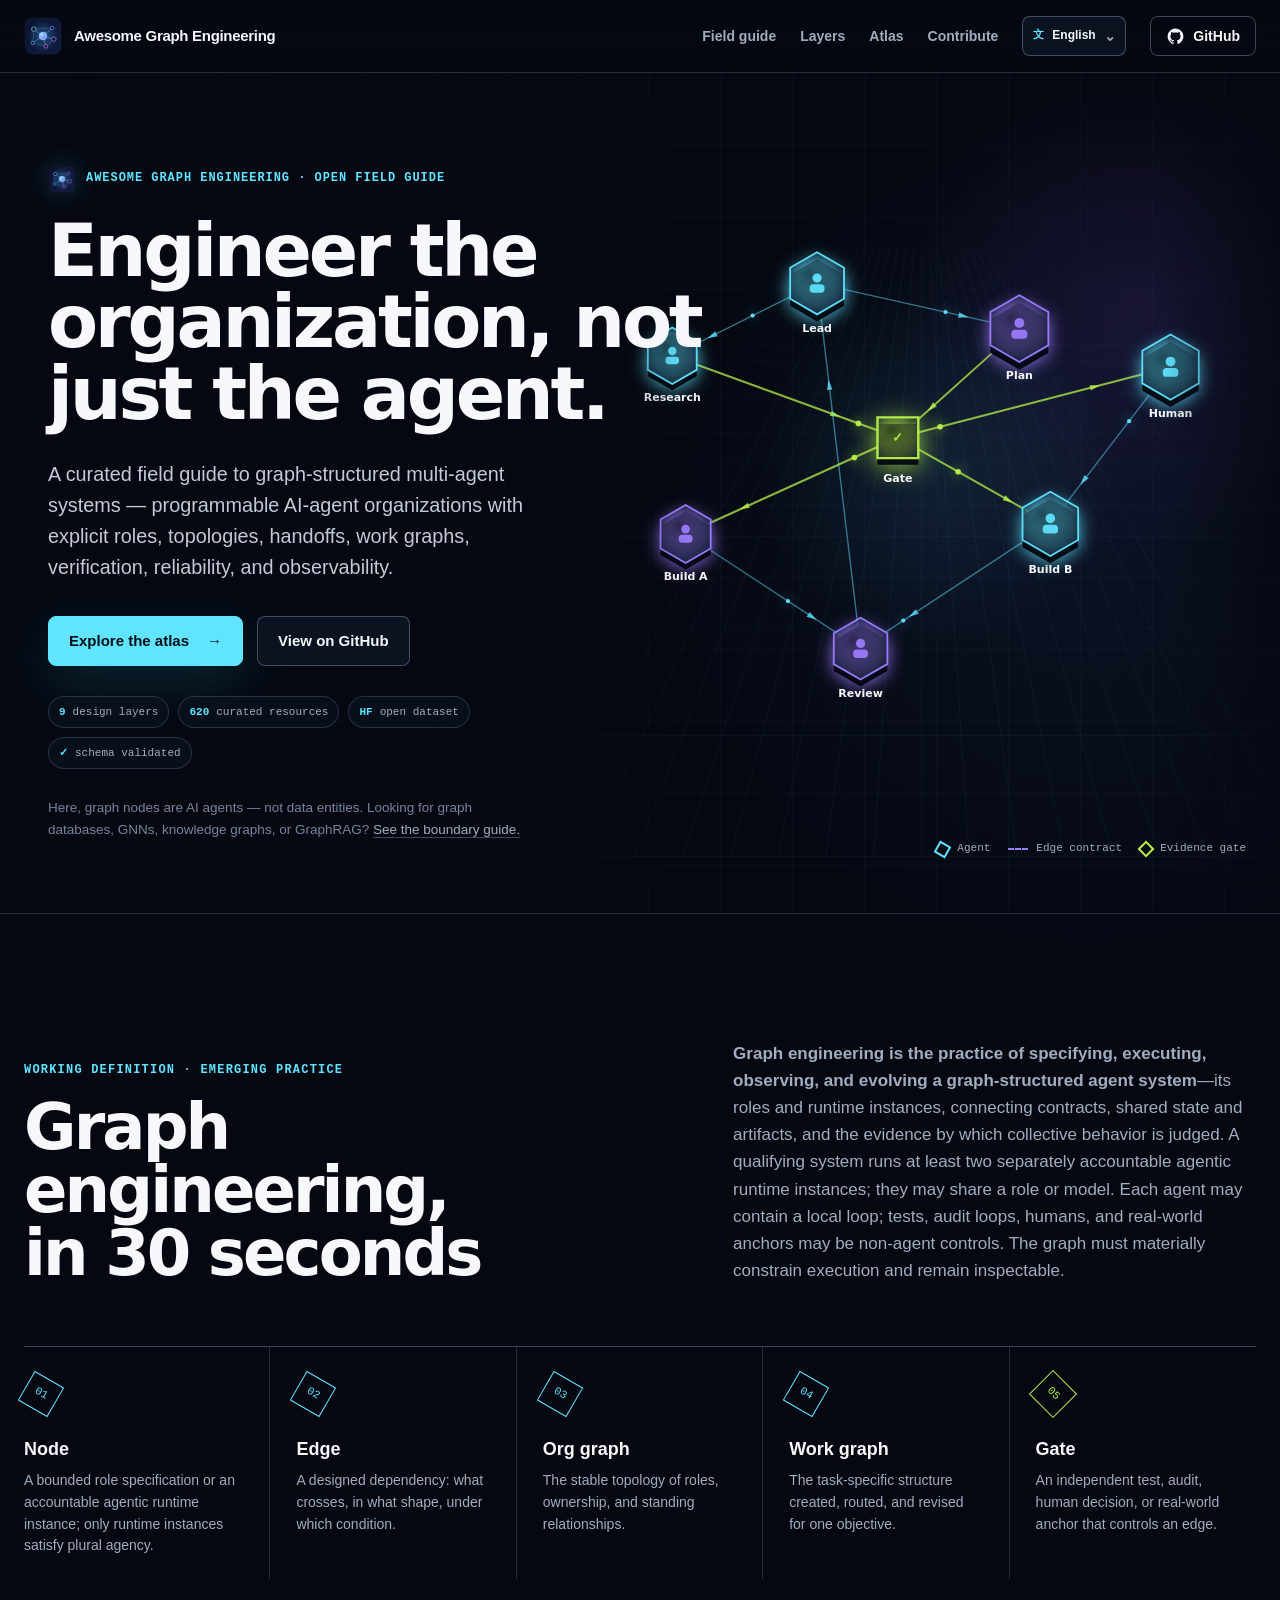
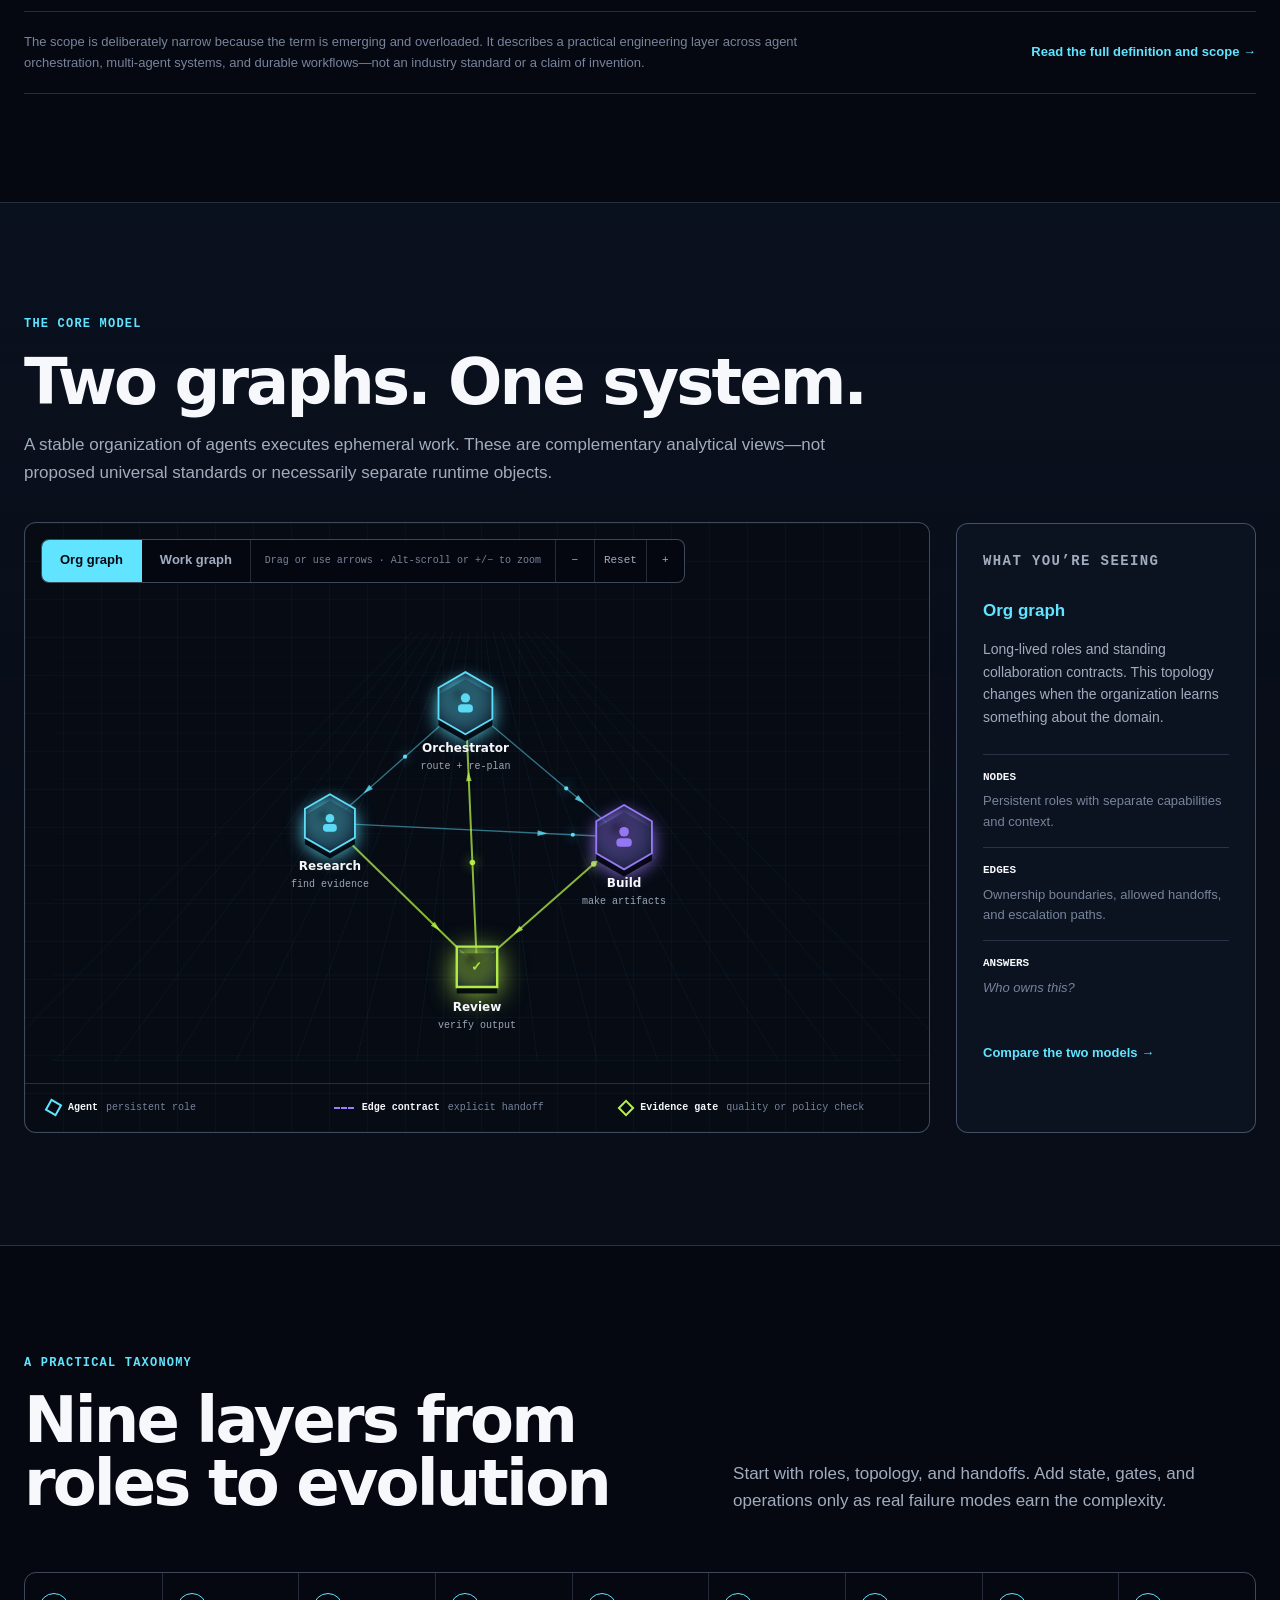
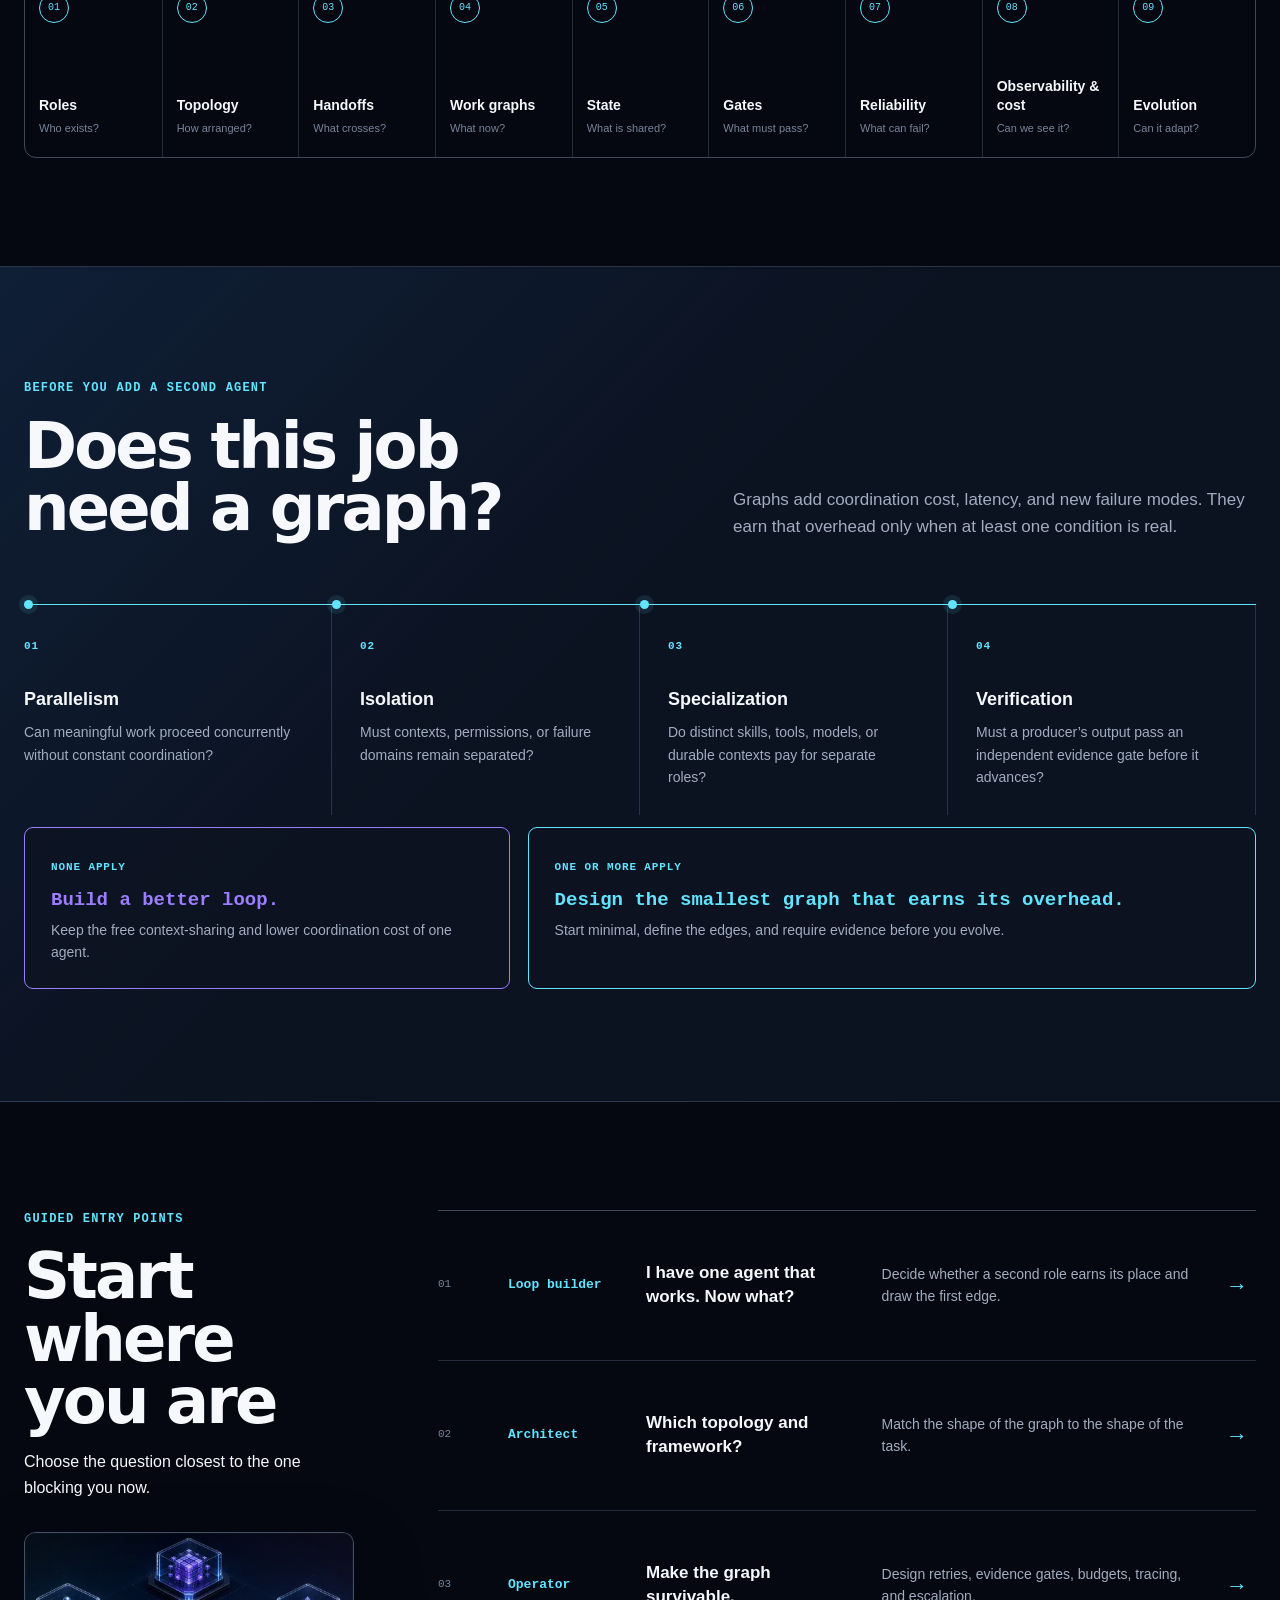
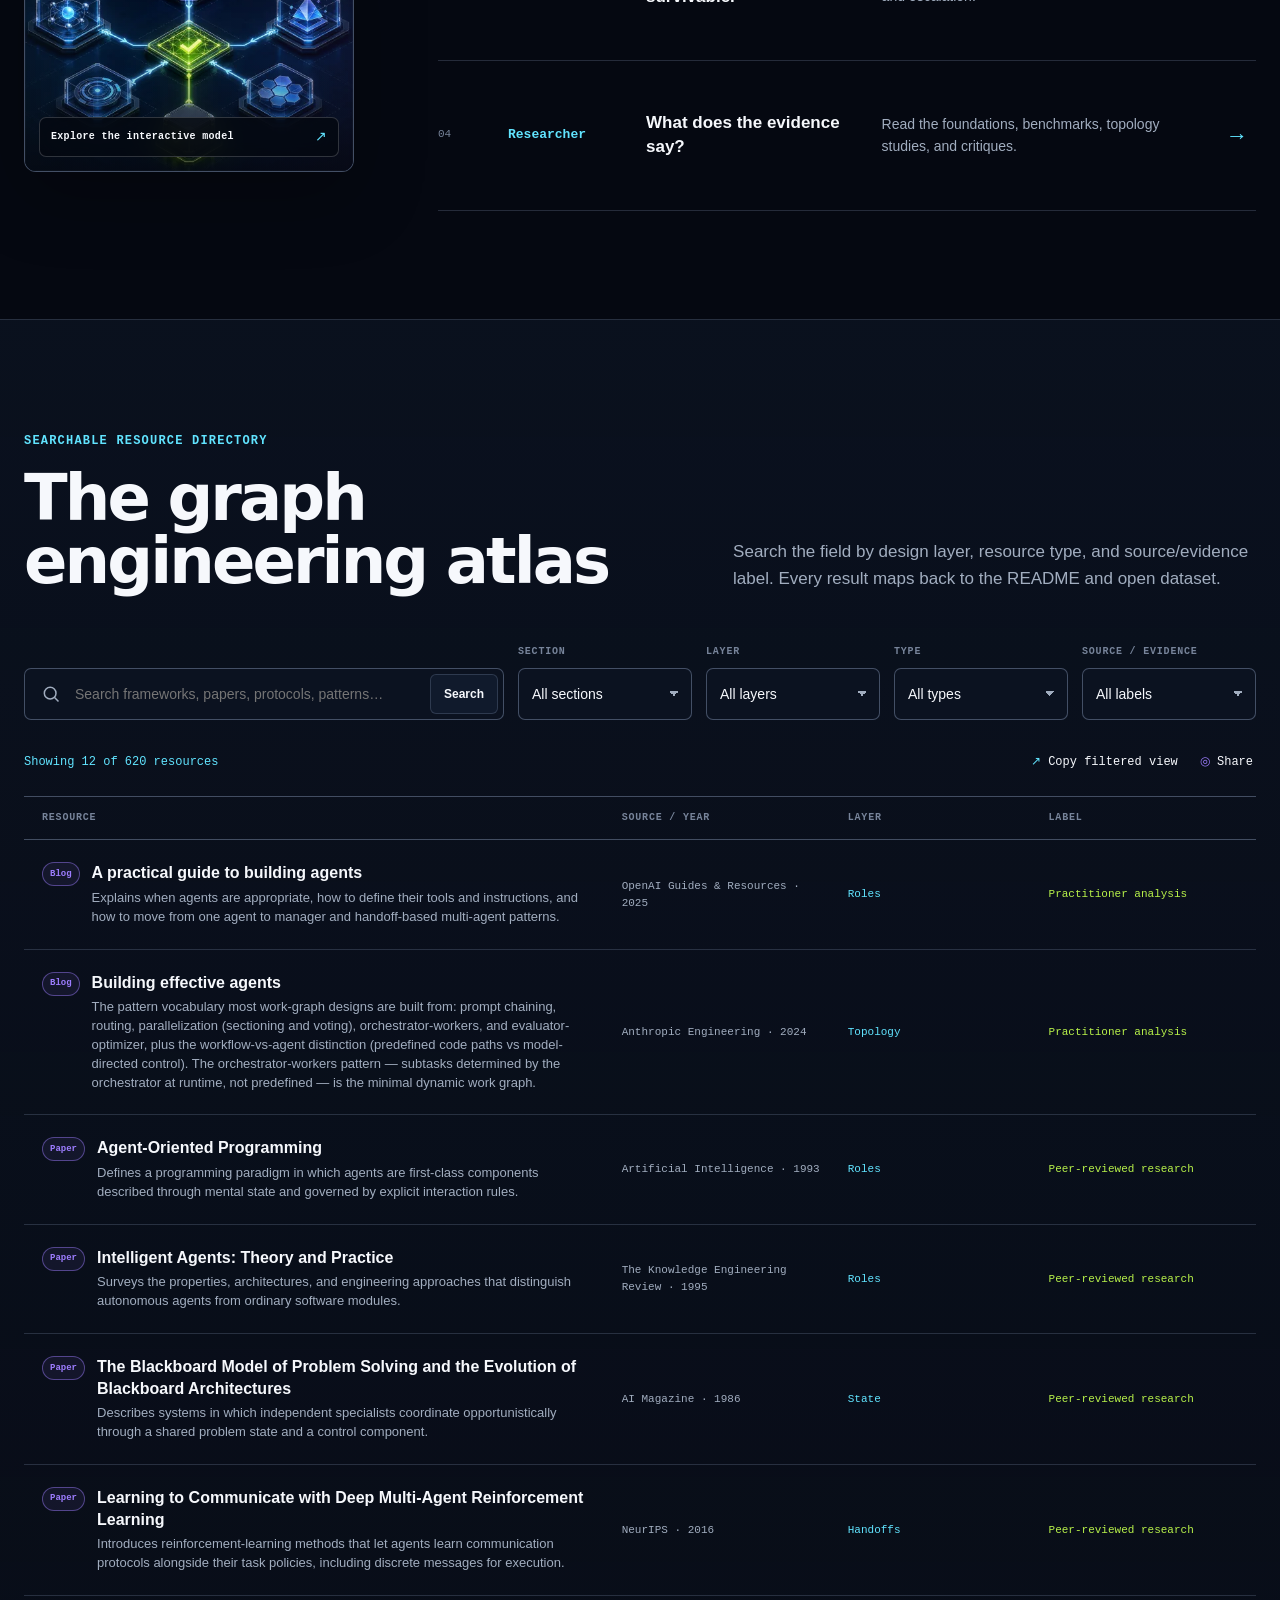
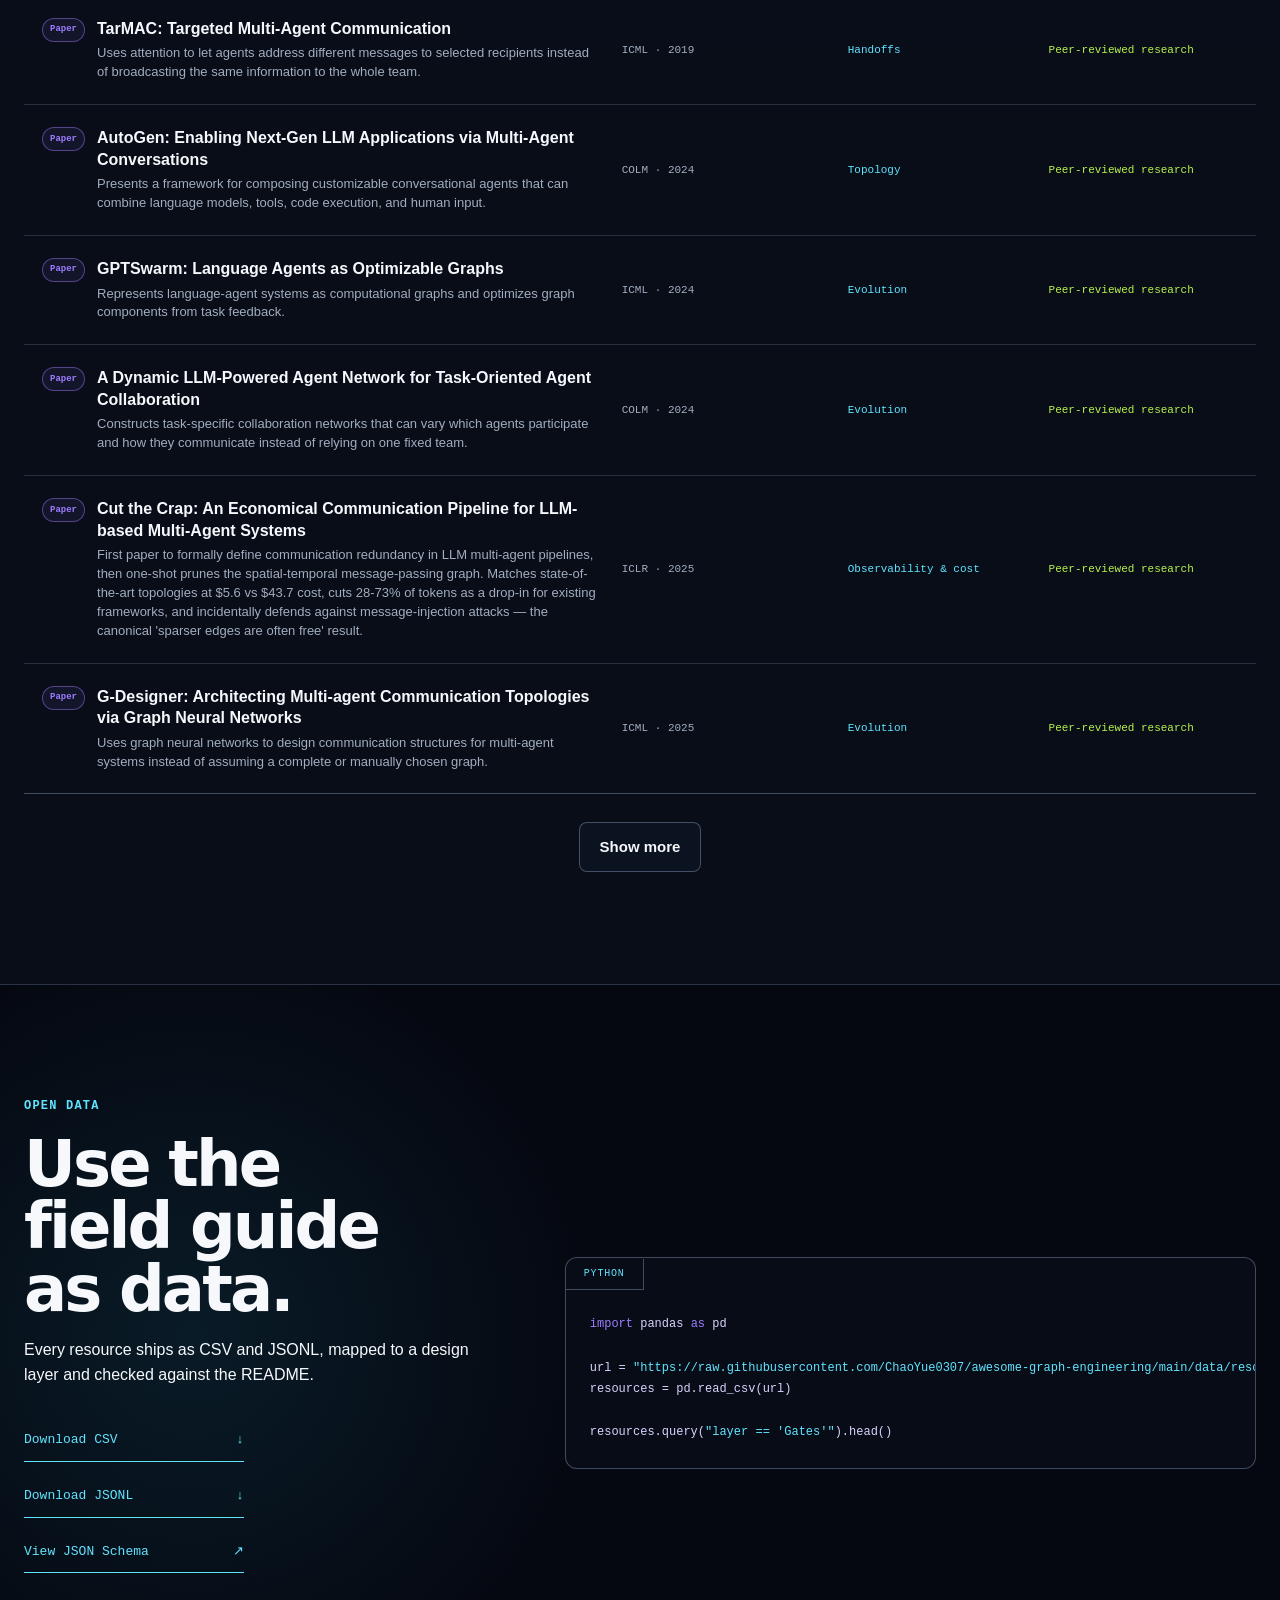
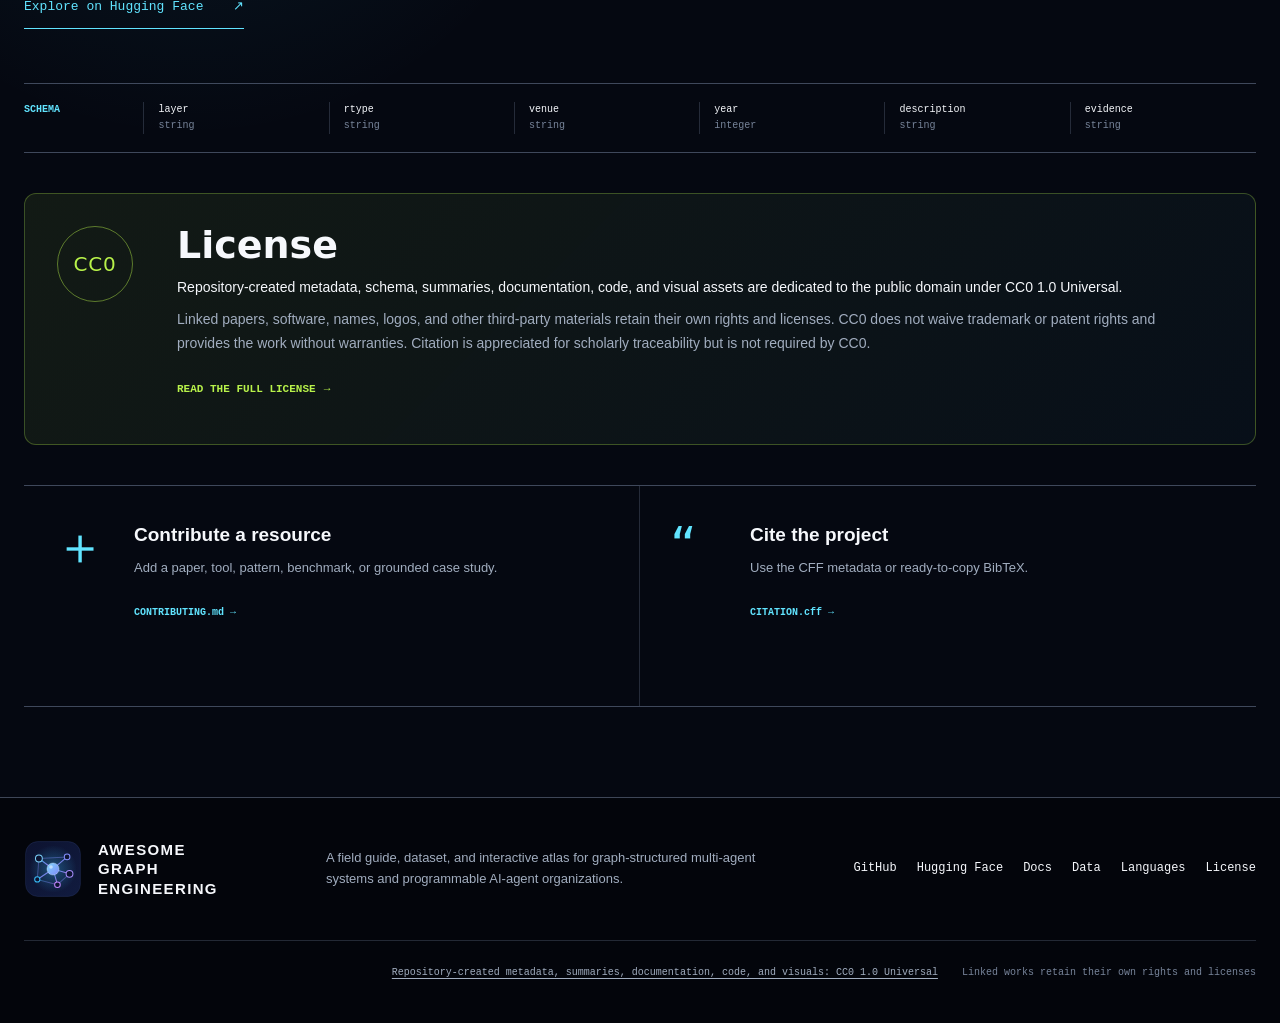
==== commit 55fc5fe8: "cite: describe the Zenodo archive explicitly, and release 1.4.1 Zenodo now archives each GitHub rele" ====
--- a/docs/index.html
+++ b/docs/index.html
@@ -49,9 +49,9 @@
           "alternateName": ["Awesome Graph Engineering", "Awesome Graph Engineering Resource Atlas"],
           "creator": {"@type": "Person", "name": "Chaoyue He", "url": "https://github.com/ChaoYue0307"},
           "url": "https://chaoyue0307.github.io/awesome-graph-engineering/",
-          "version": "1.4.0",
+          "version": "1.4.1",
           "datePublished": "2026-07-20",
-          "dateModified": "2026-10-23",
+          "dateModified": "2026-10-24",
           "inLanguage": "en",
           "isAccessibleForFree": true,
           "keywords": ["AI agents", "multi-agent systems", "agent orchestration", "graph engineering", "agent evaluation", "agent reliability"],
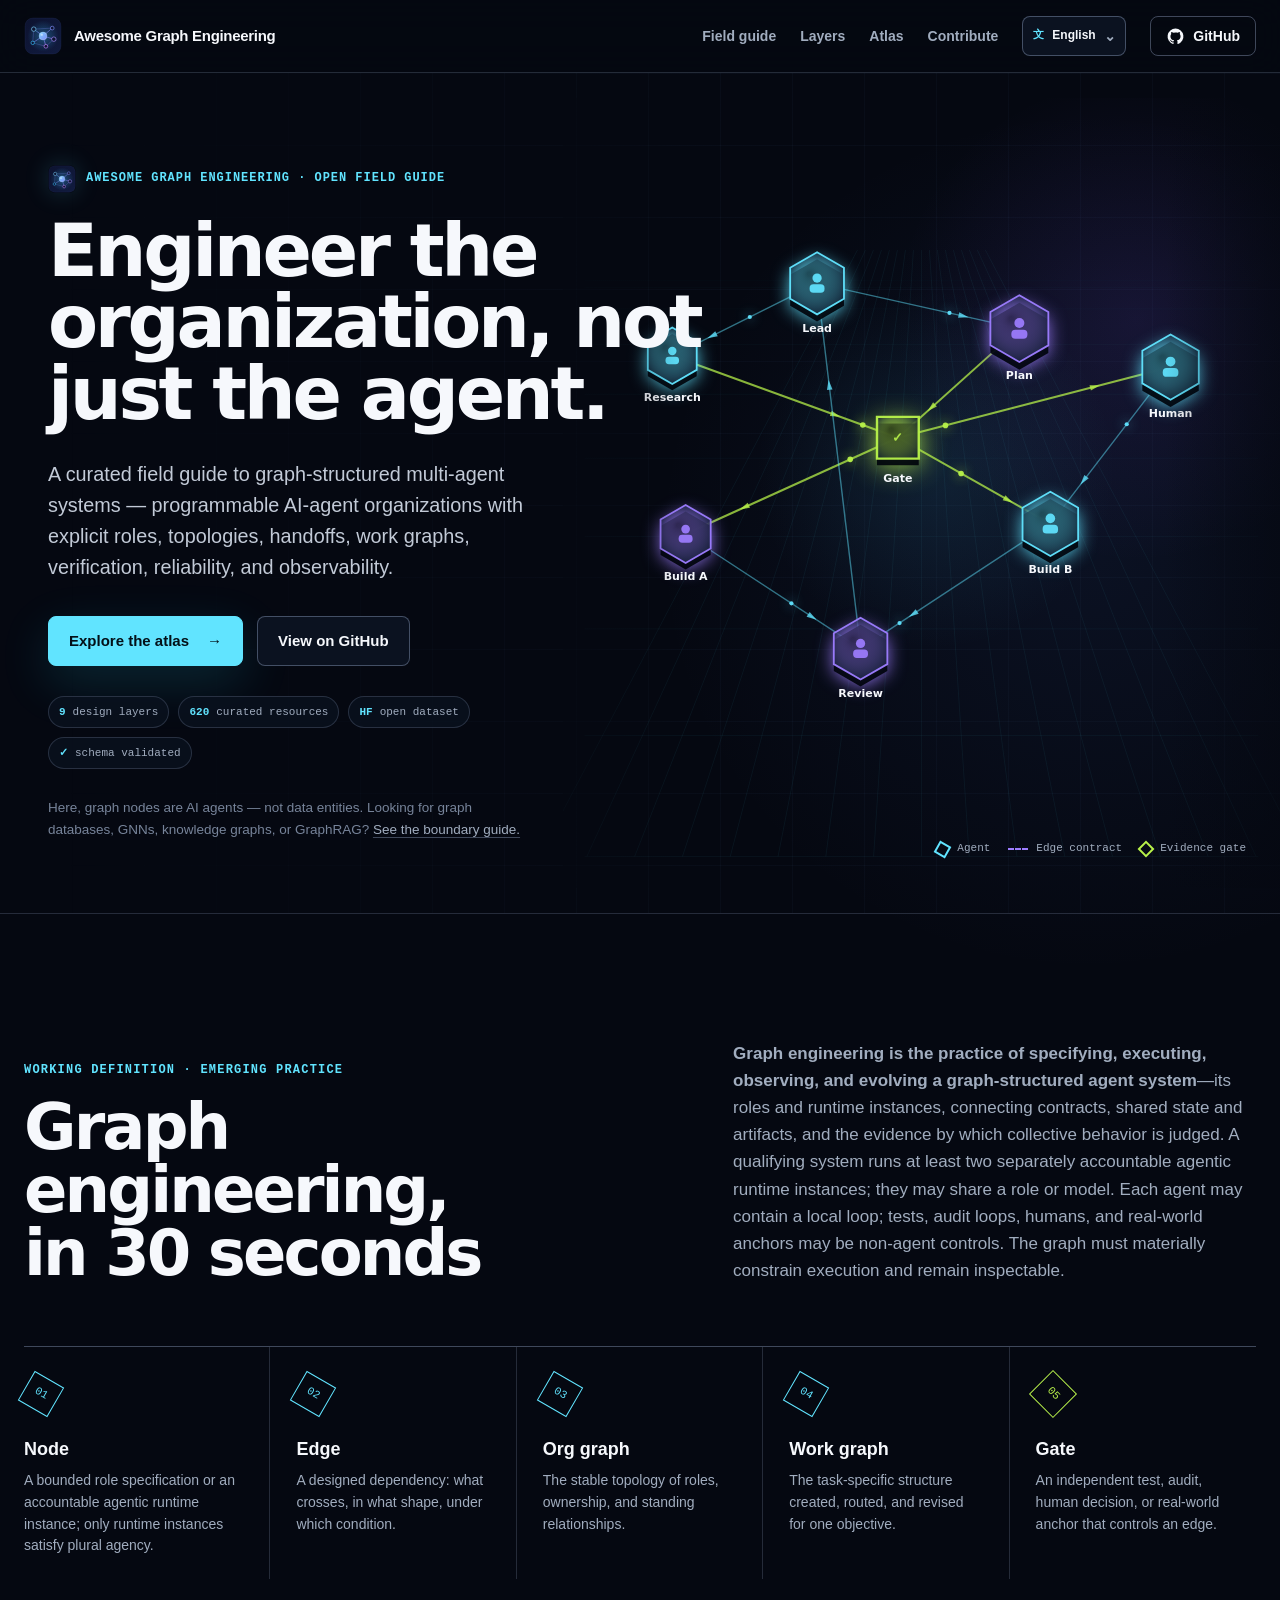
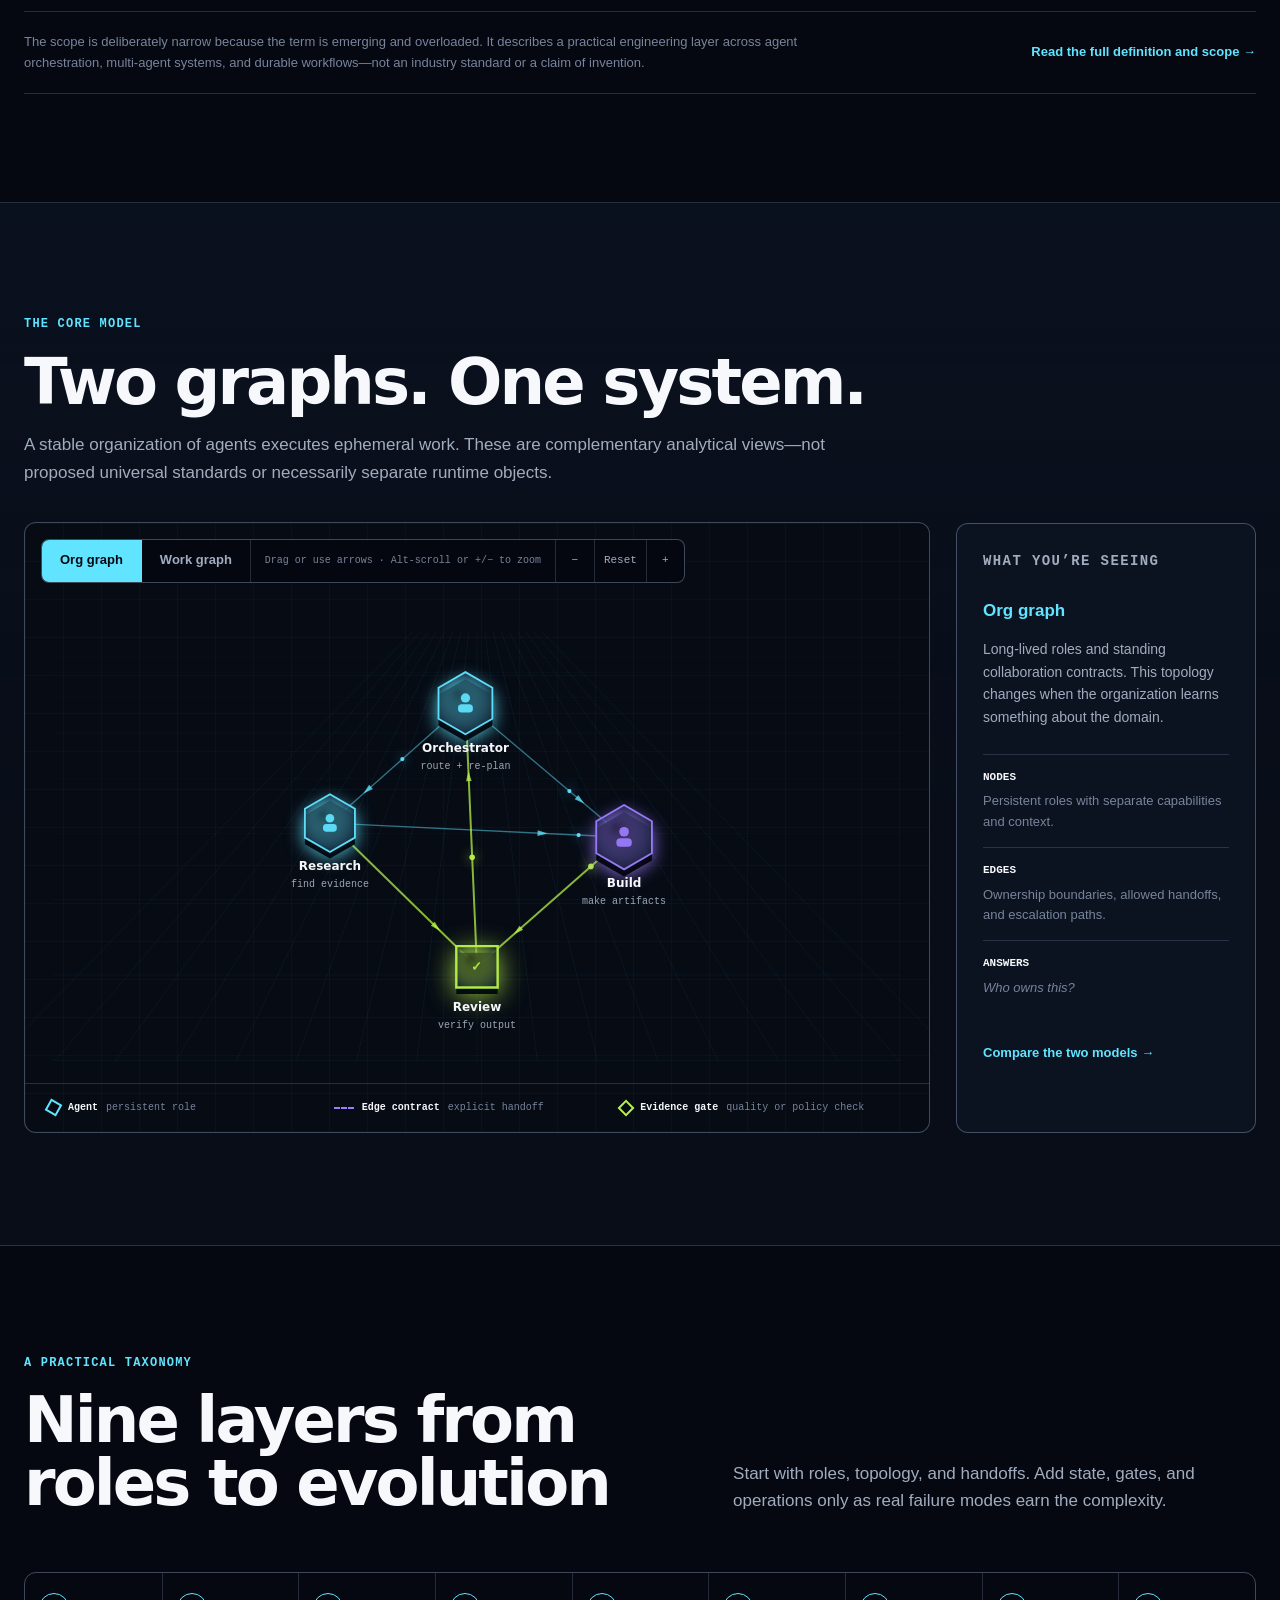
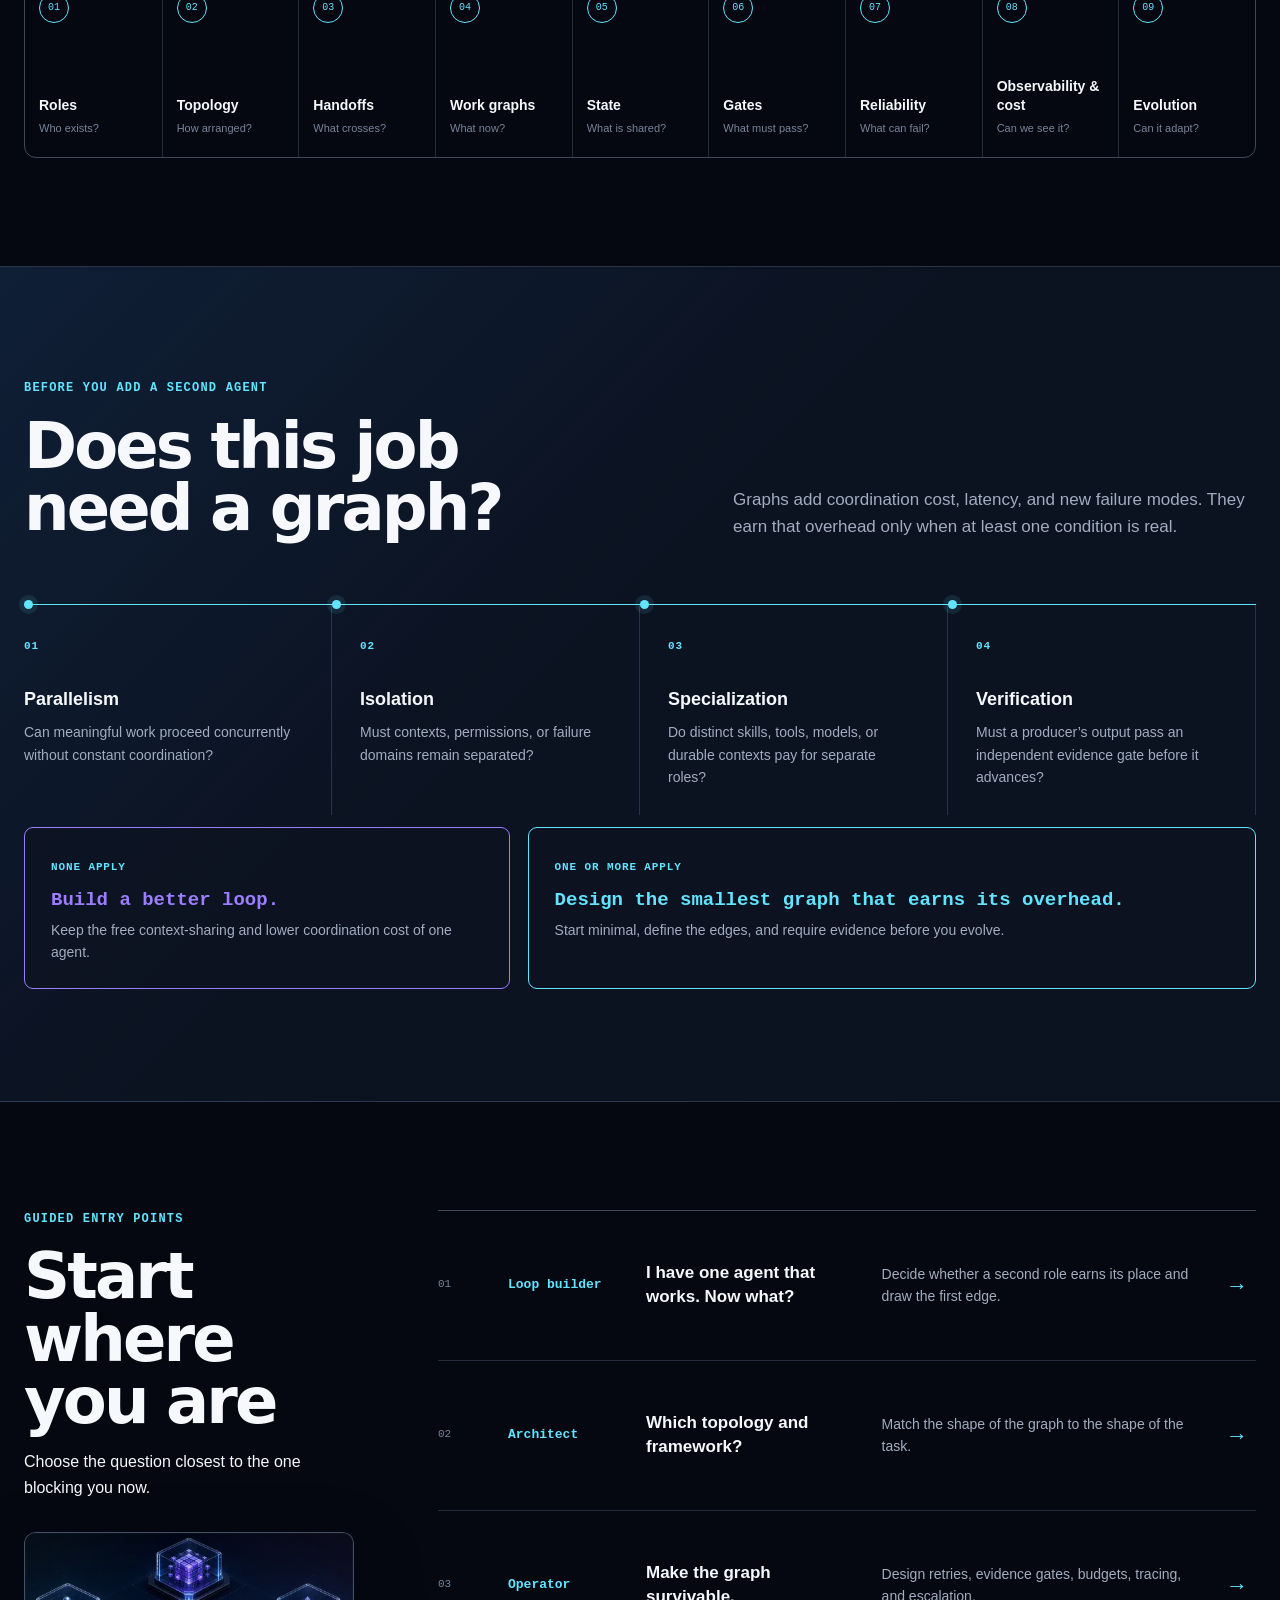
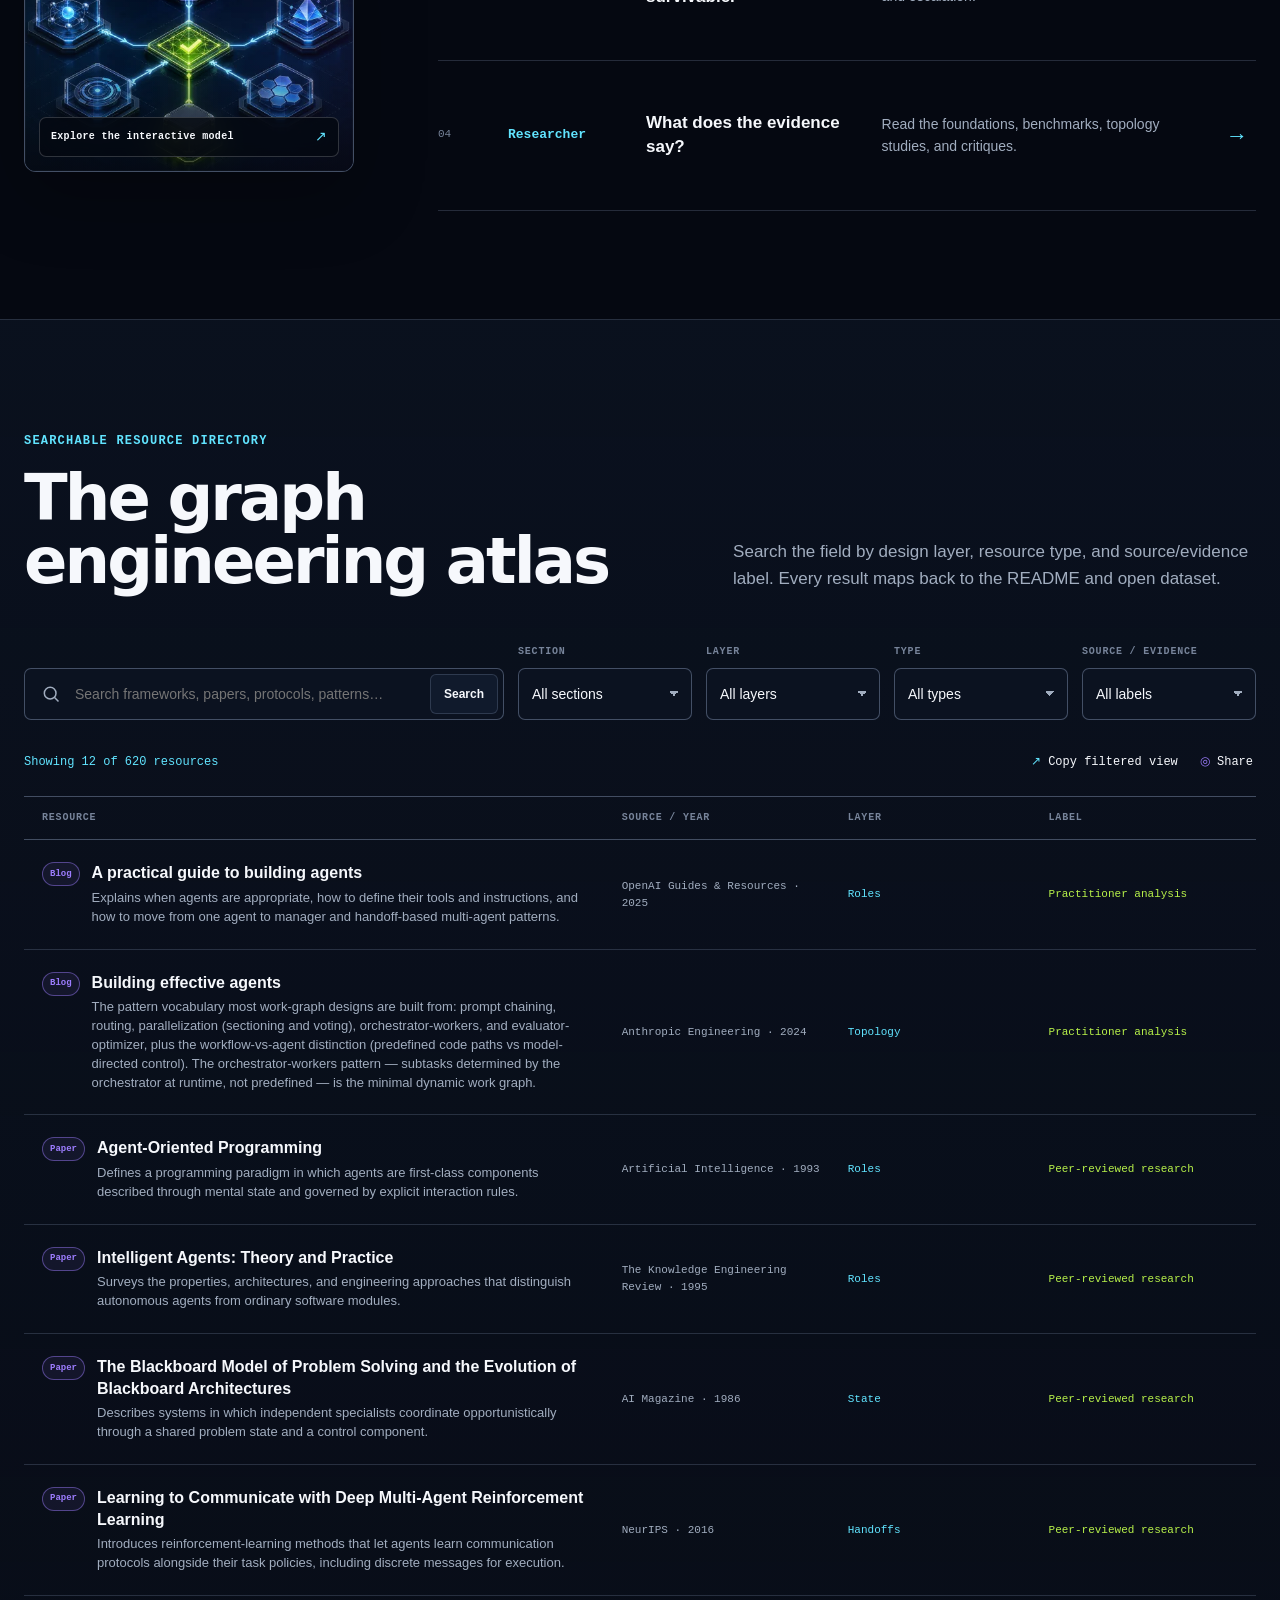
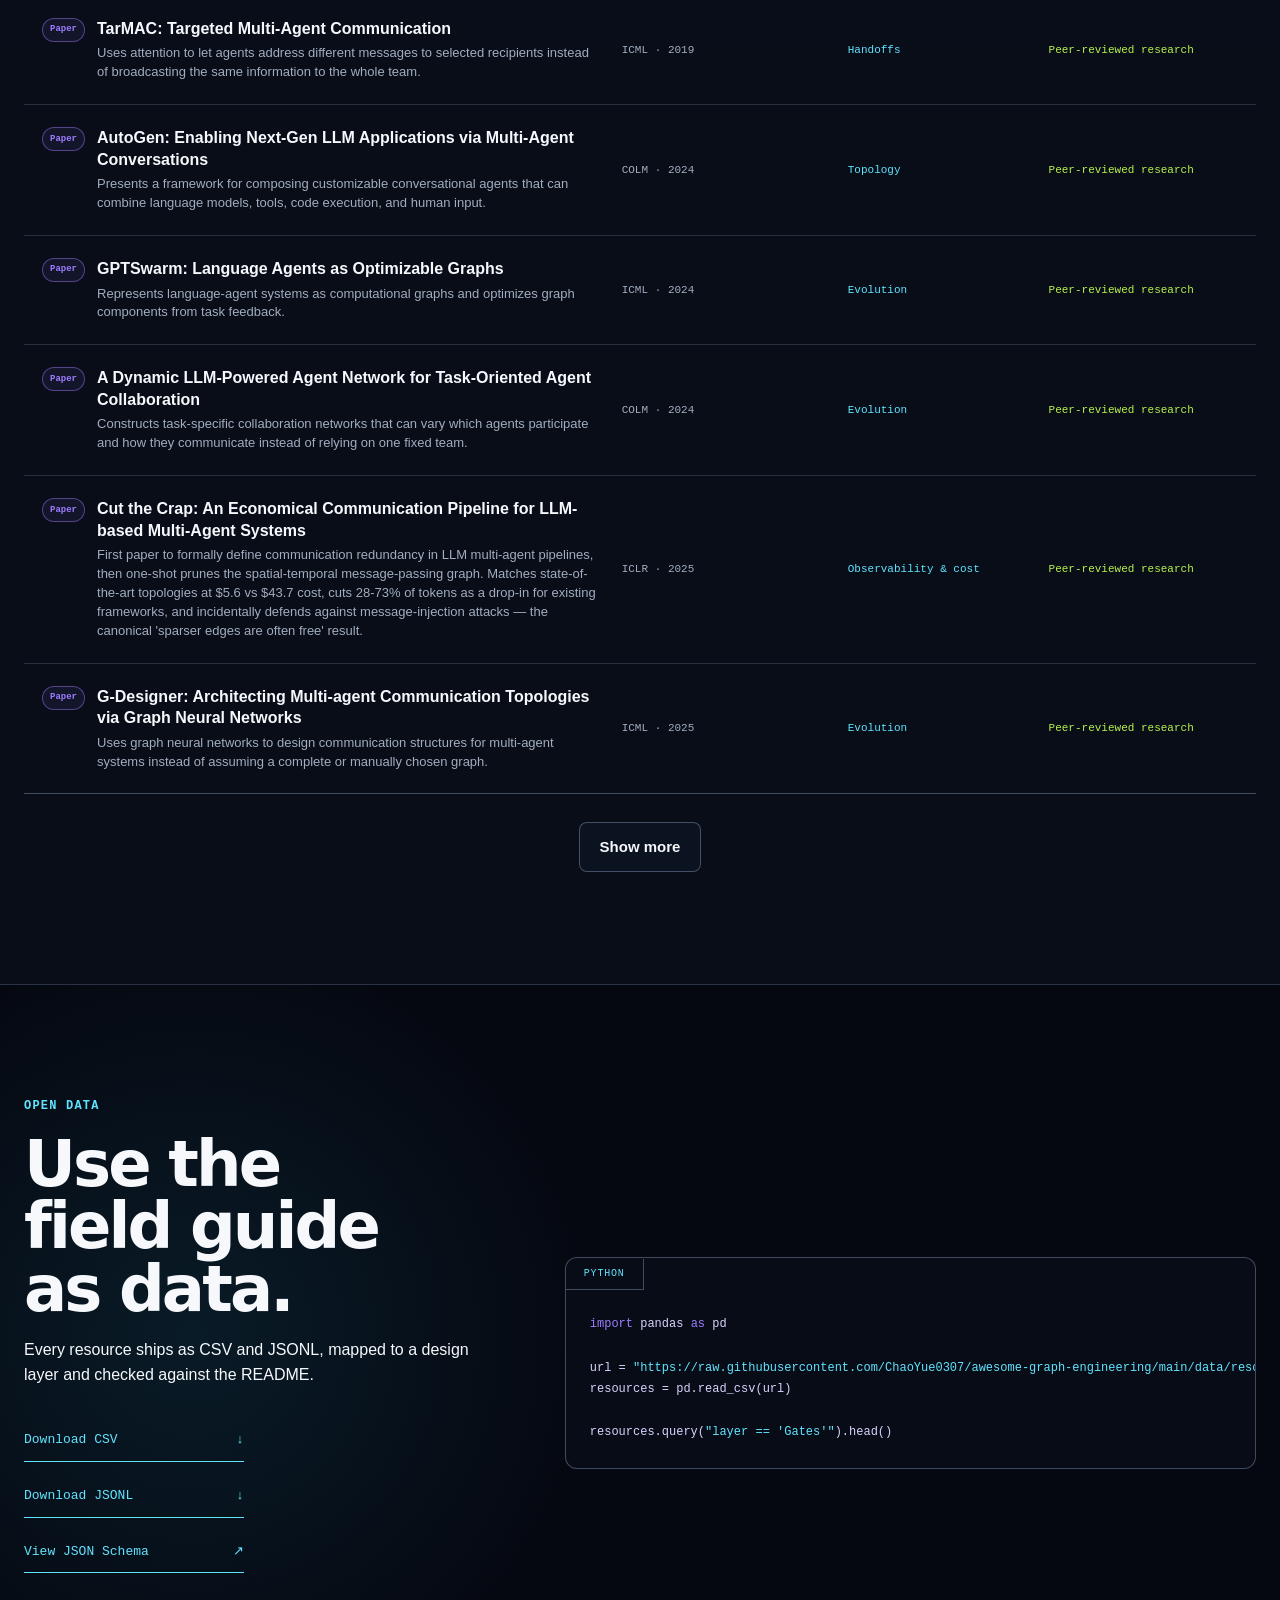
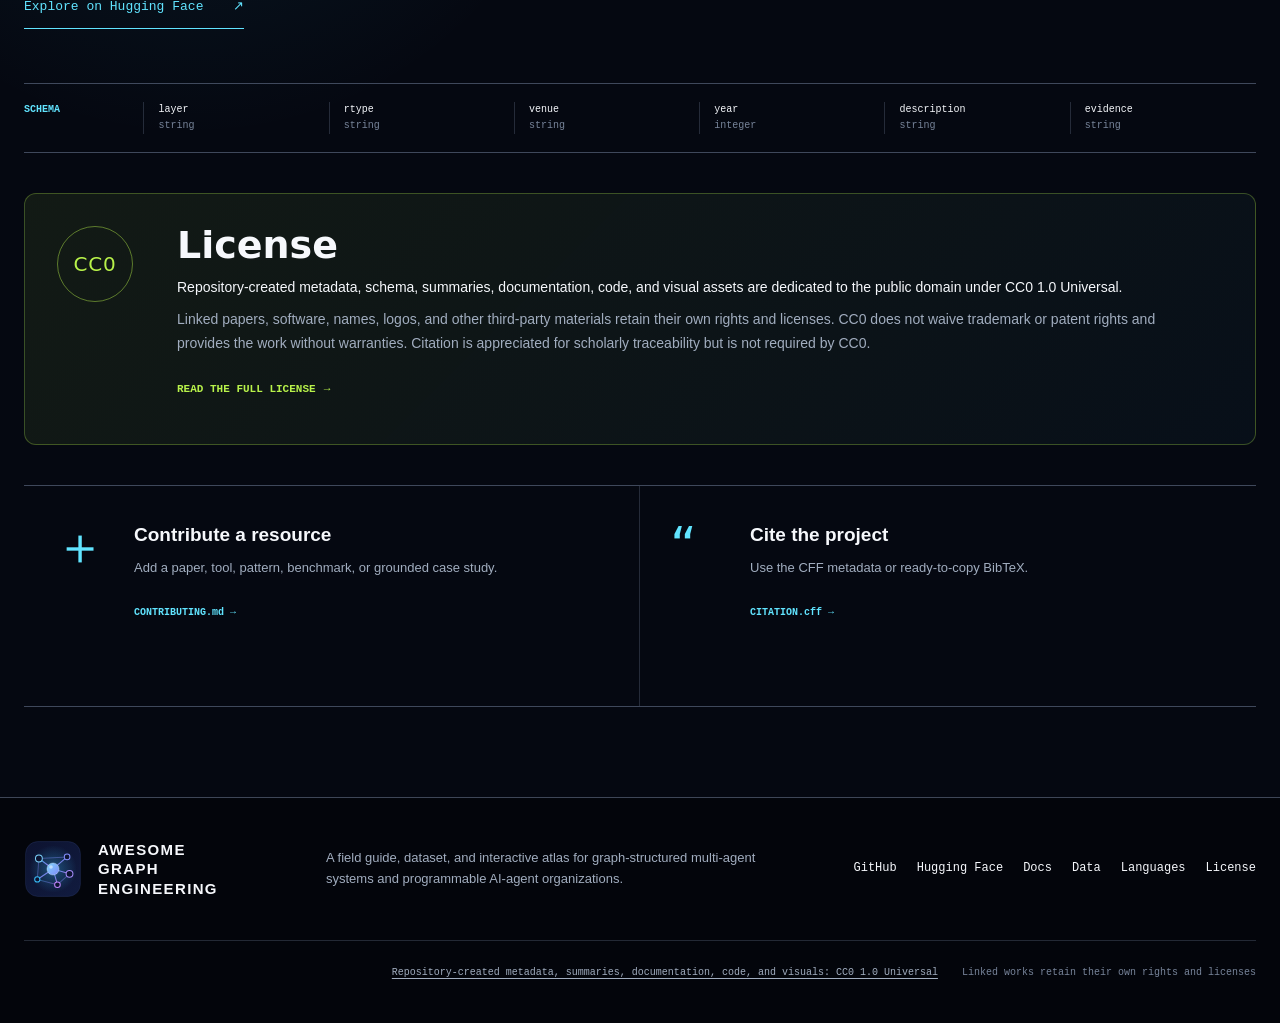
==== commit a9ecb91c: "cite: add the Zenodo concept DOI to every citation Zenodo archived v1.4.1 as a CC0 dataset under the" ====
--- a/docs/index.html
+++ b/docs/index.html
@@ -49,6 +49,7 @@
           "alternateName": ["Awesome Graph Engineering", "Awesome Graph Engineering Resource Atlas"],
           "creator": {"@type": "Person", "name": "Chaoyue He", "url": "https://github.com/ChaoYue0307"},
           "url": "https://chaoyue0307.github.io/awesome-graph-engineering/",
+          "identifier": "https://doi.org/10.5281/zenodo.23617107",
           "version": "1.4.1",
           "datePublished": "2026-07-20",
           "dateModified": "2026-10-24",
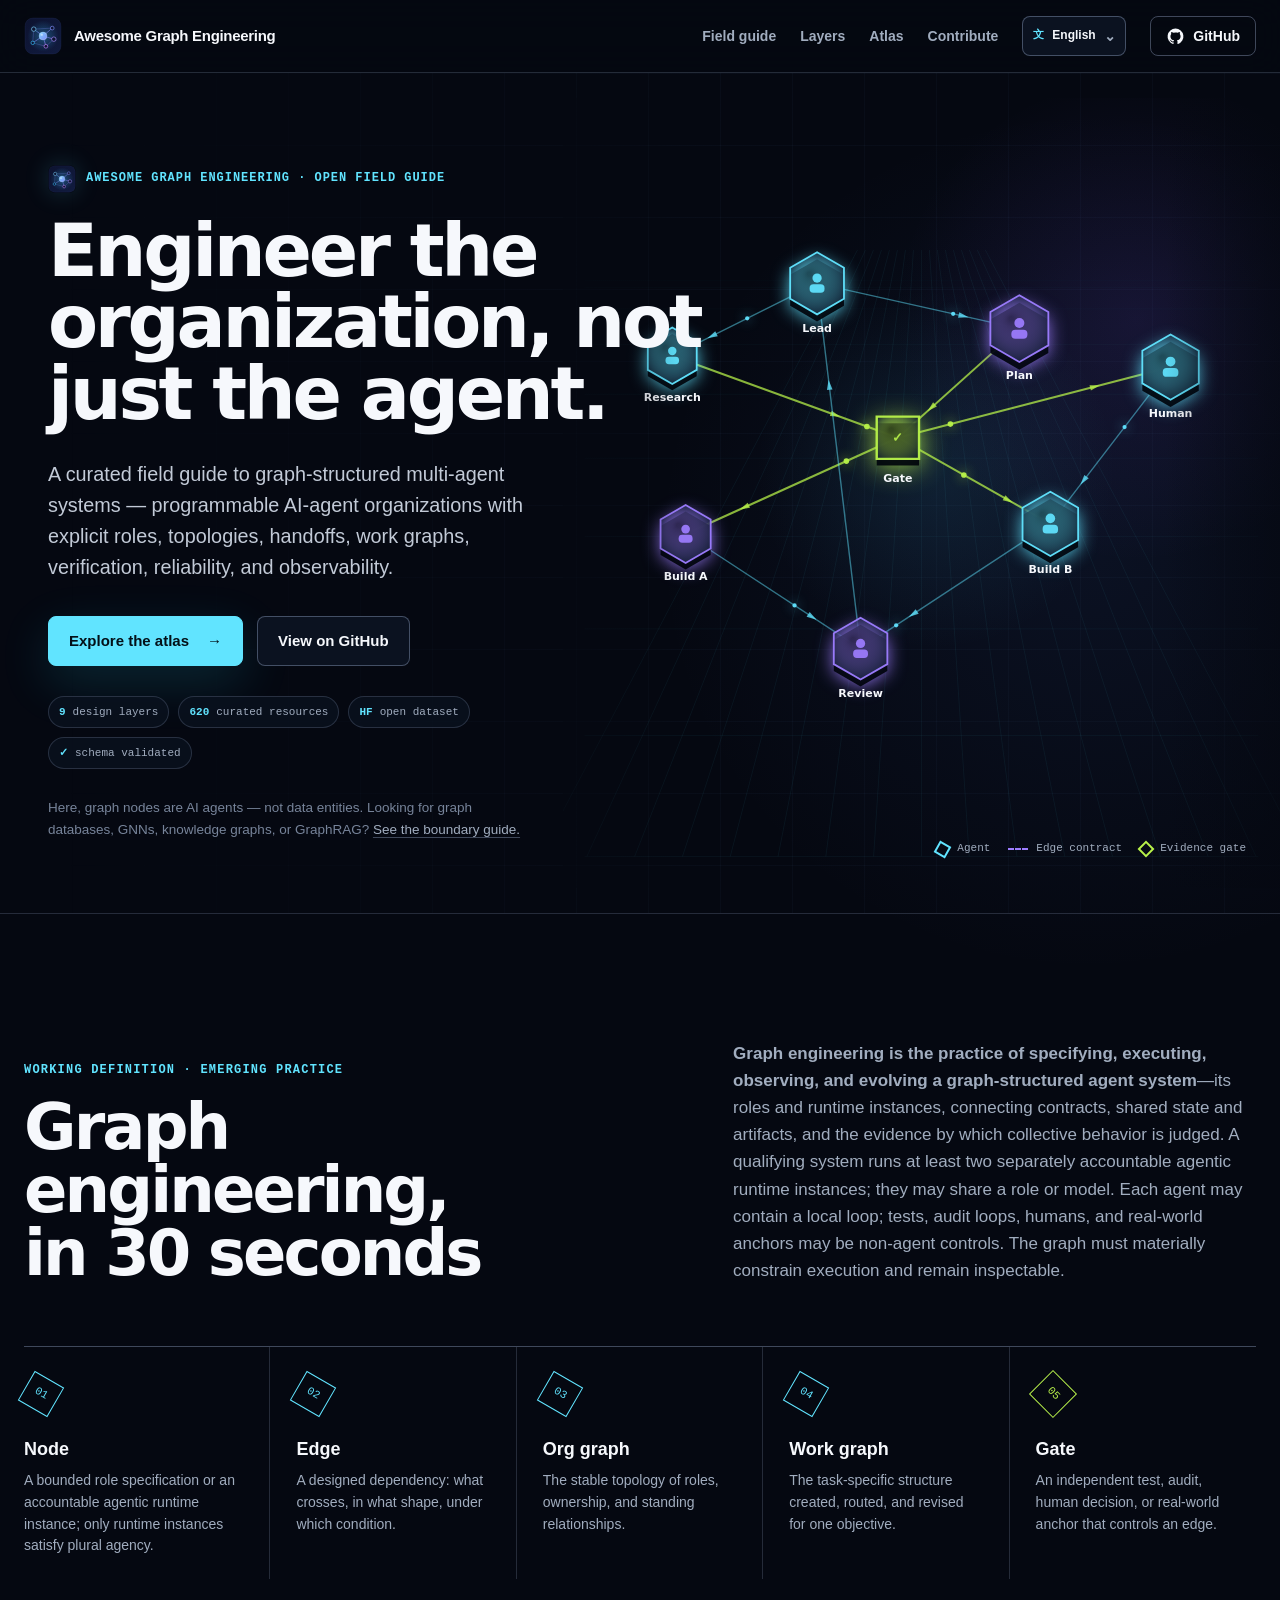
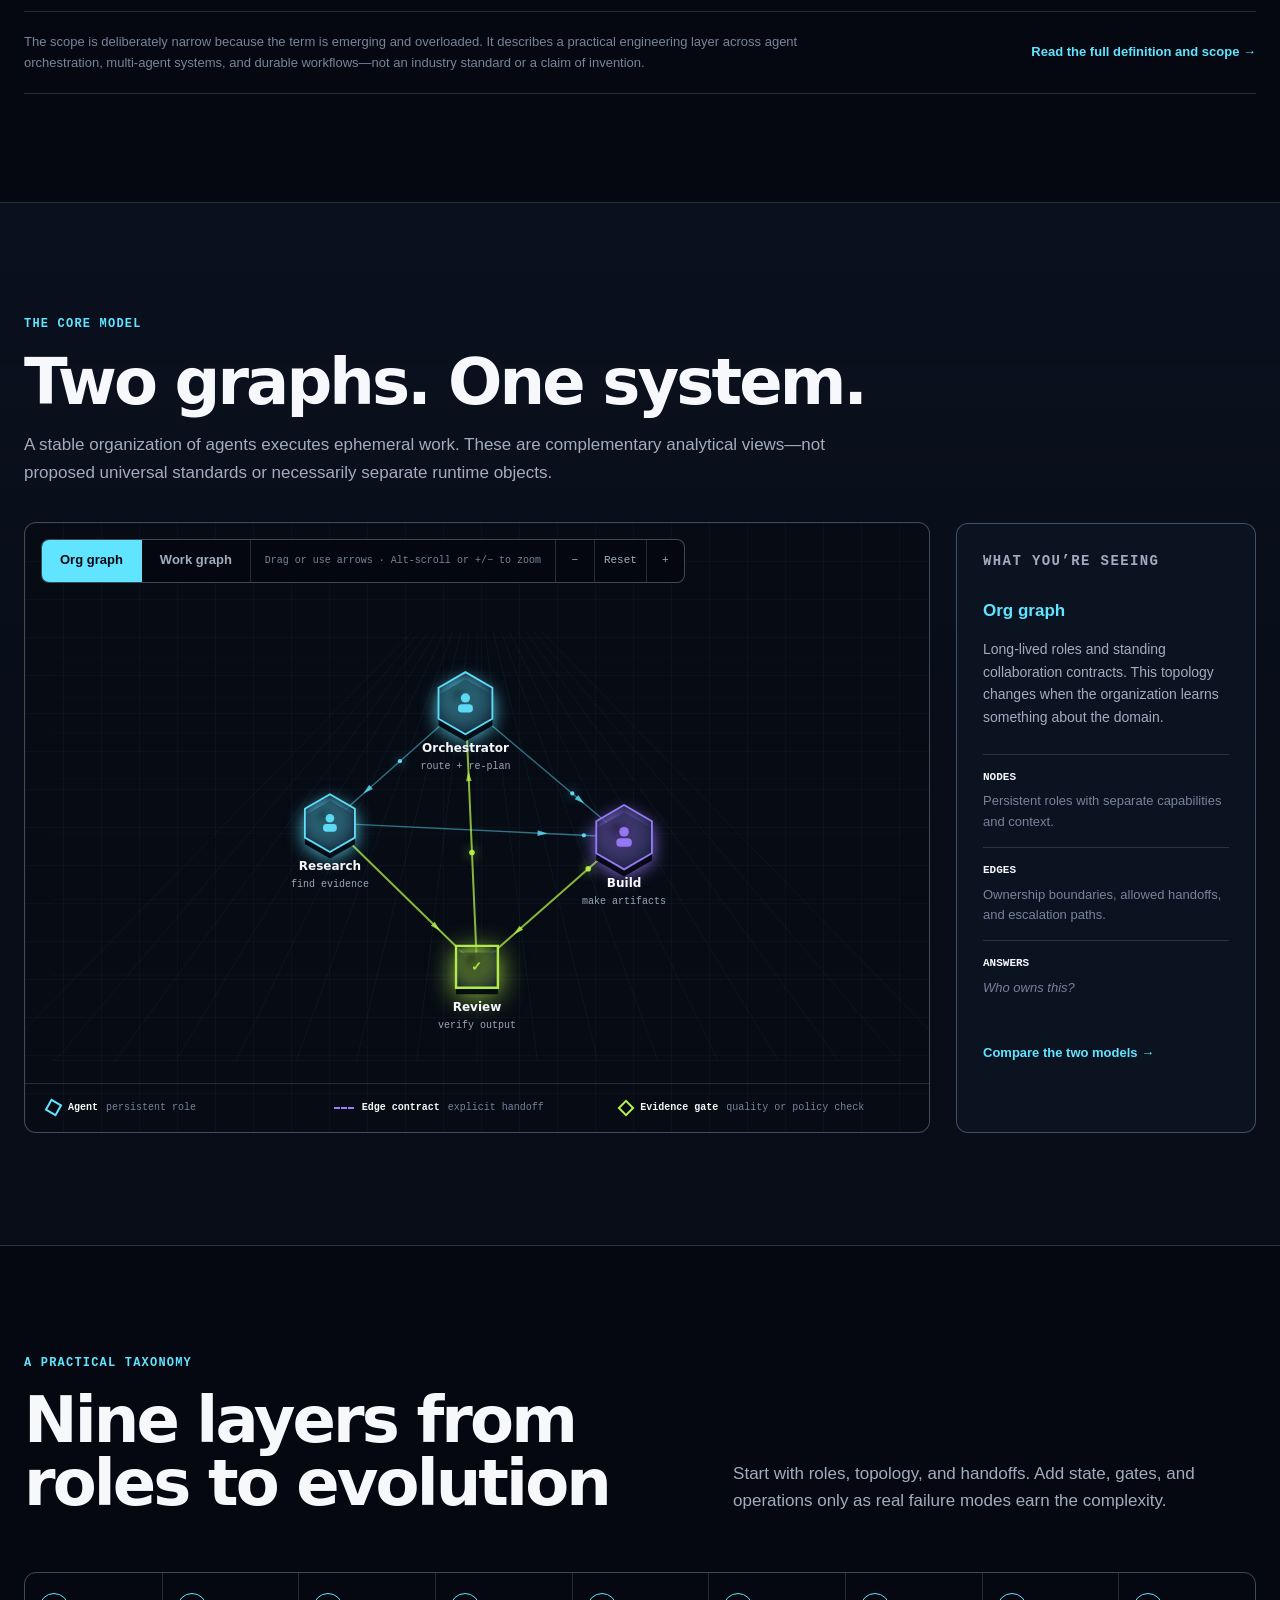
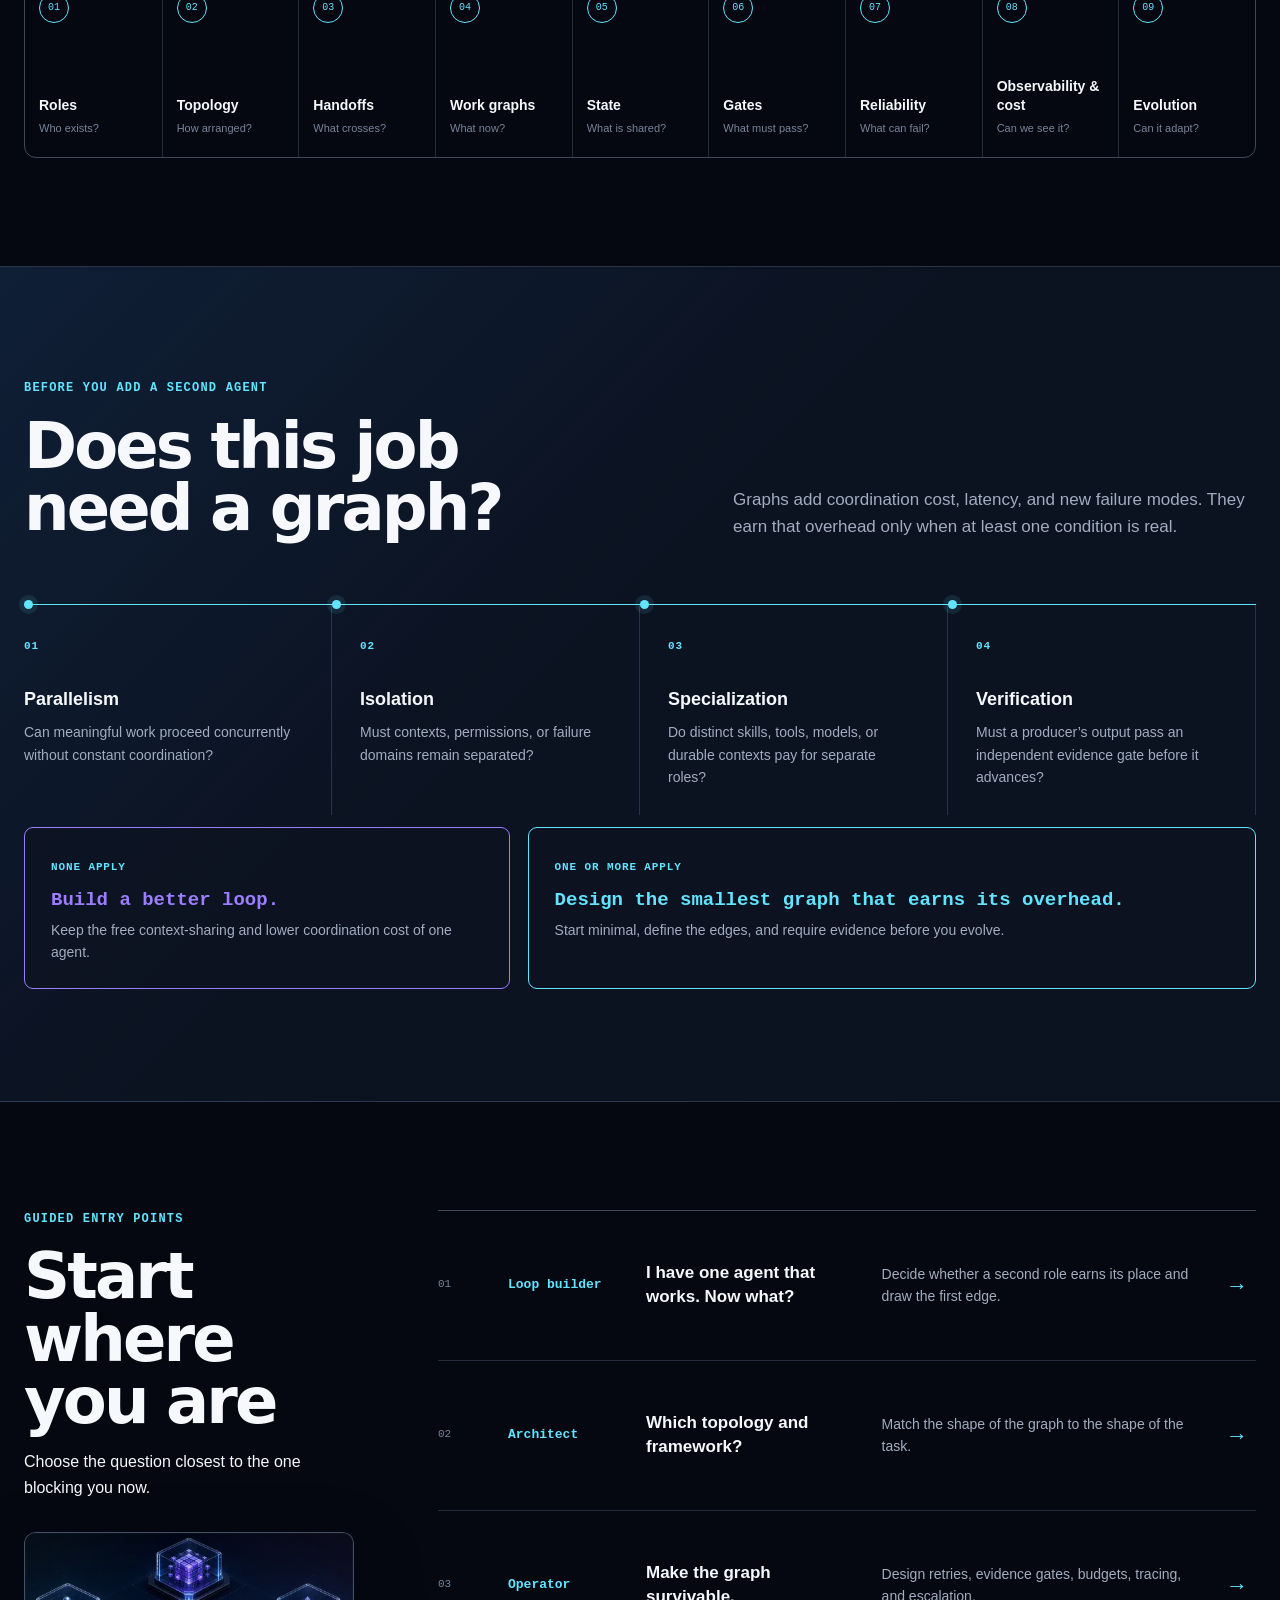
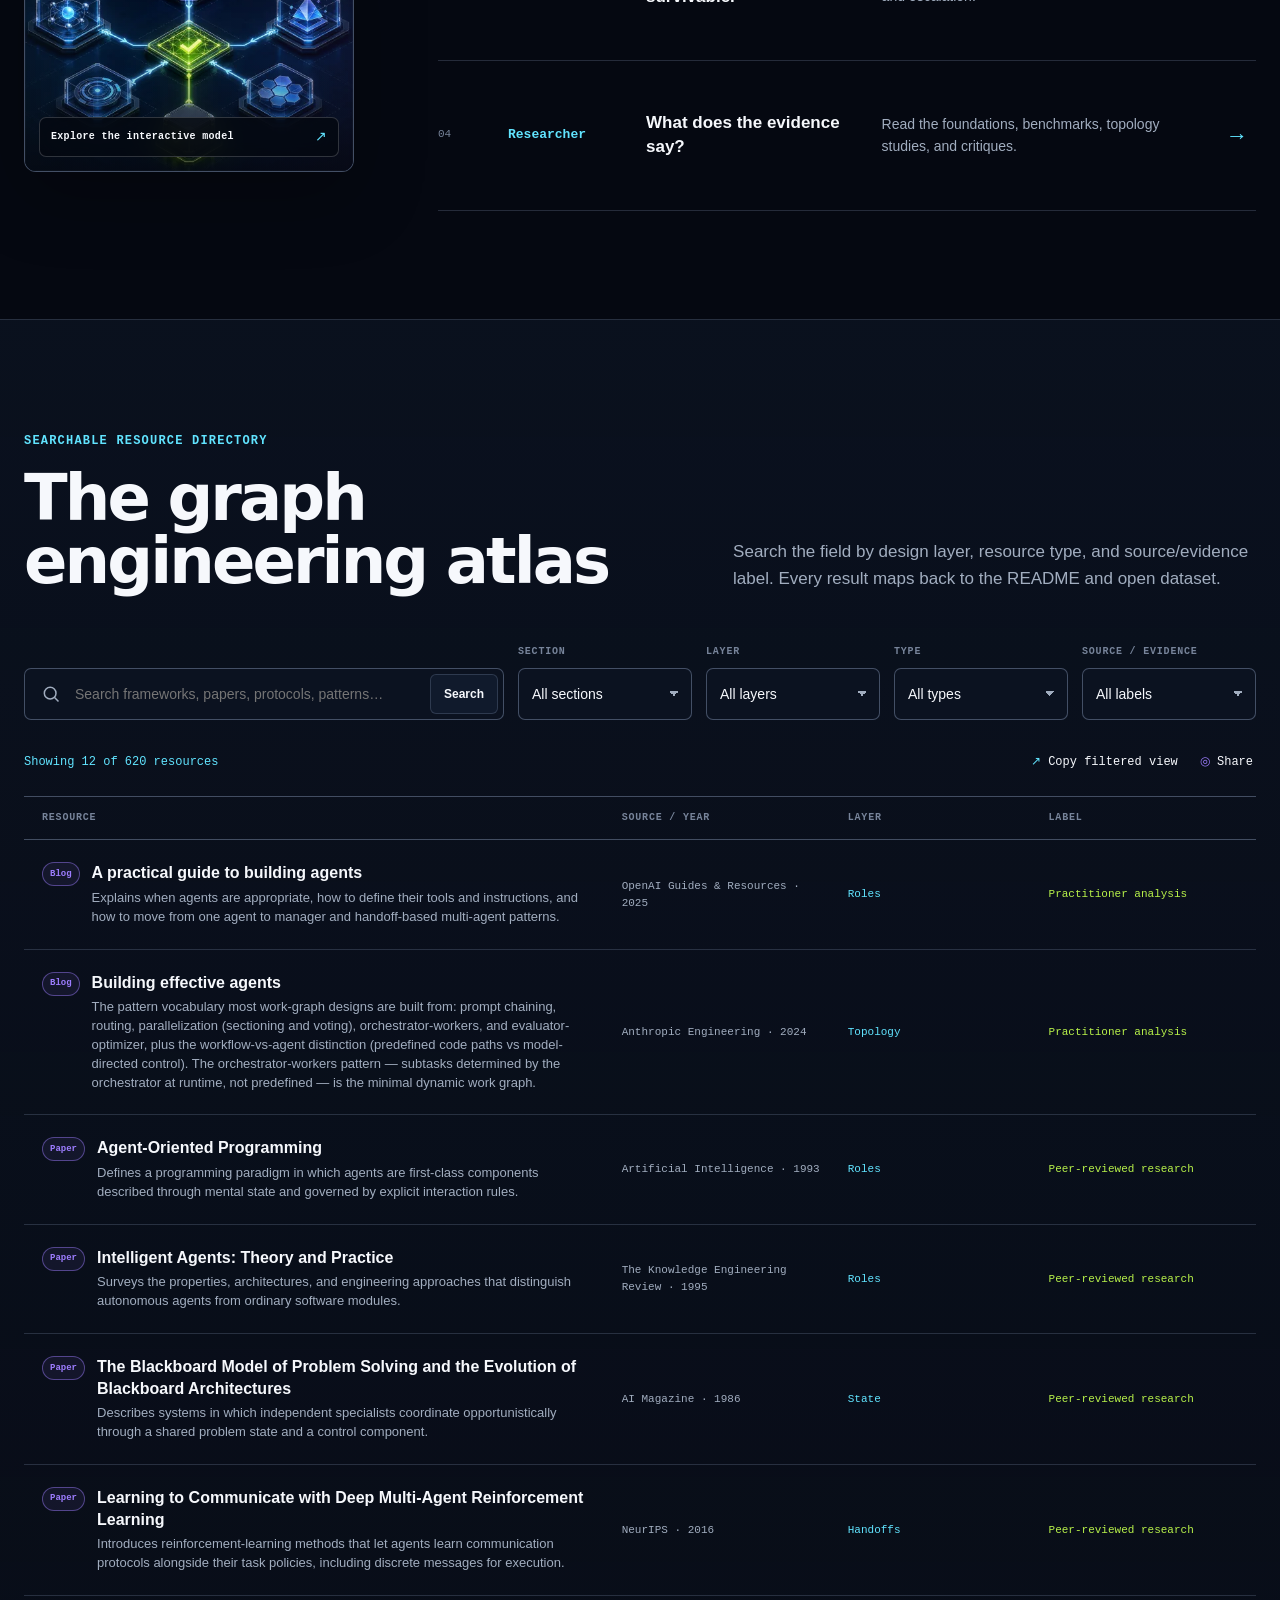
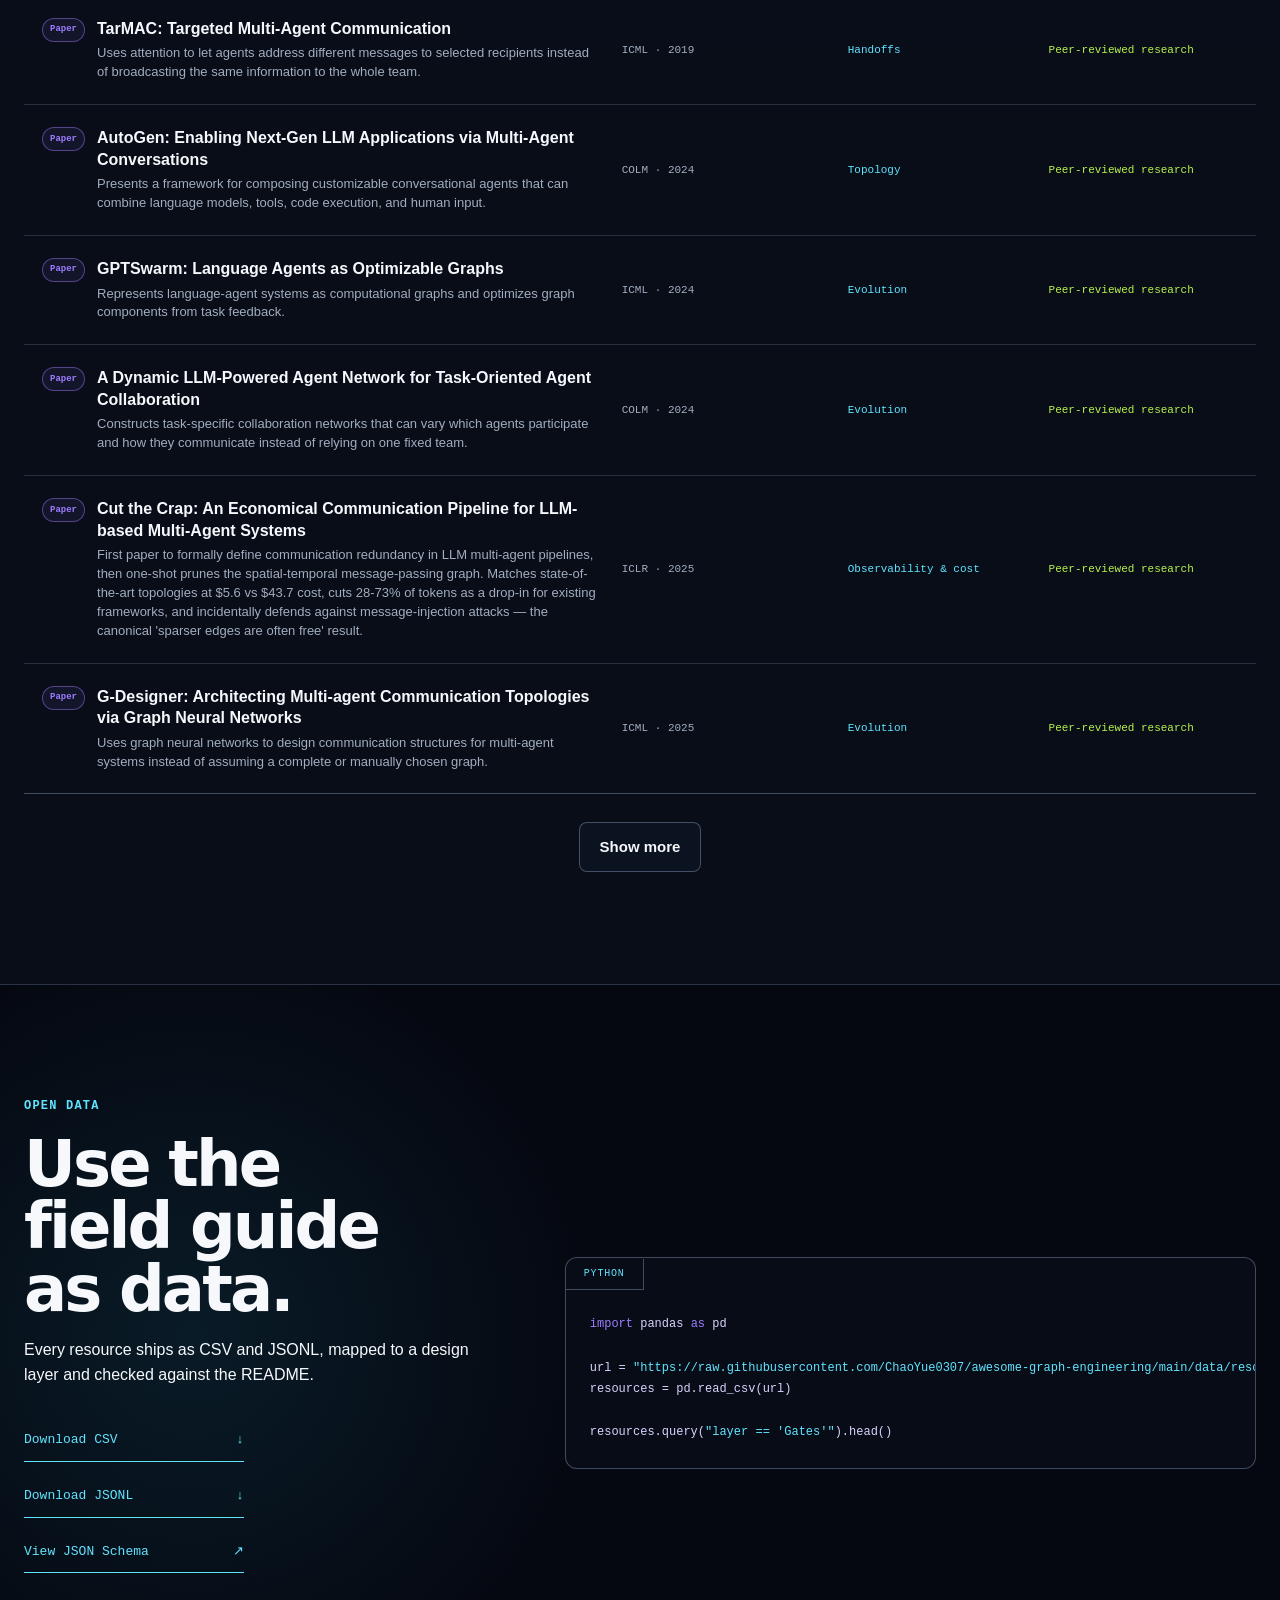
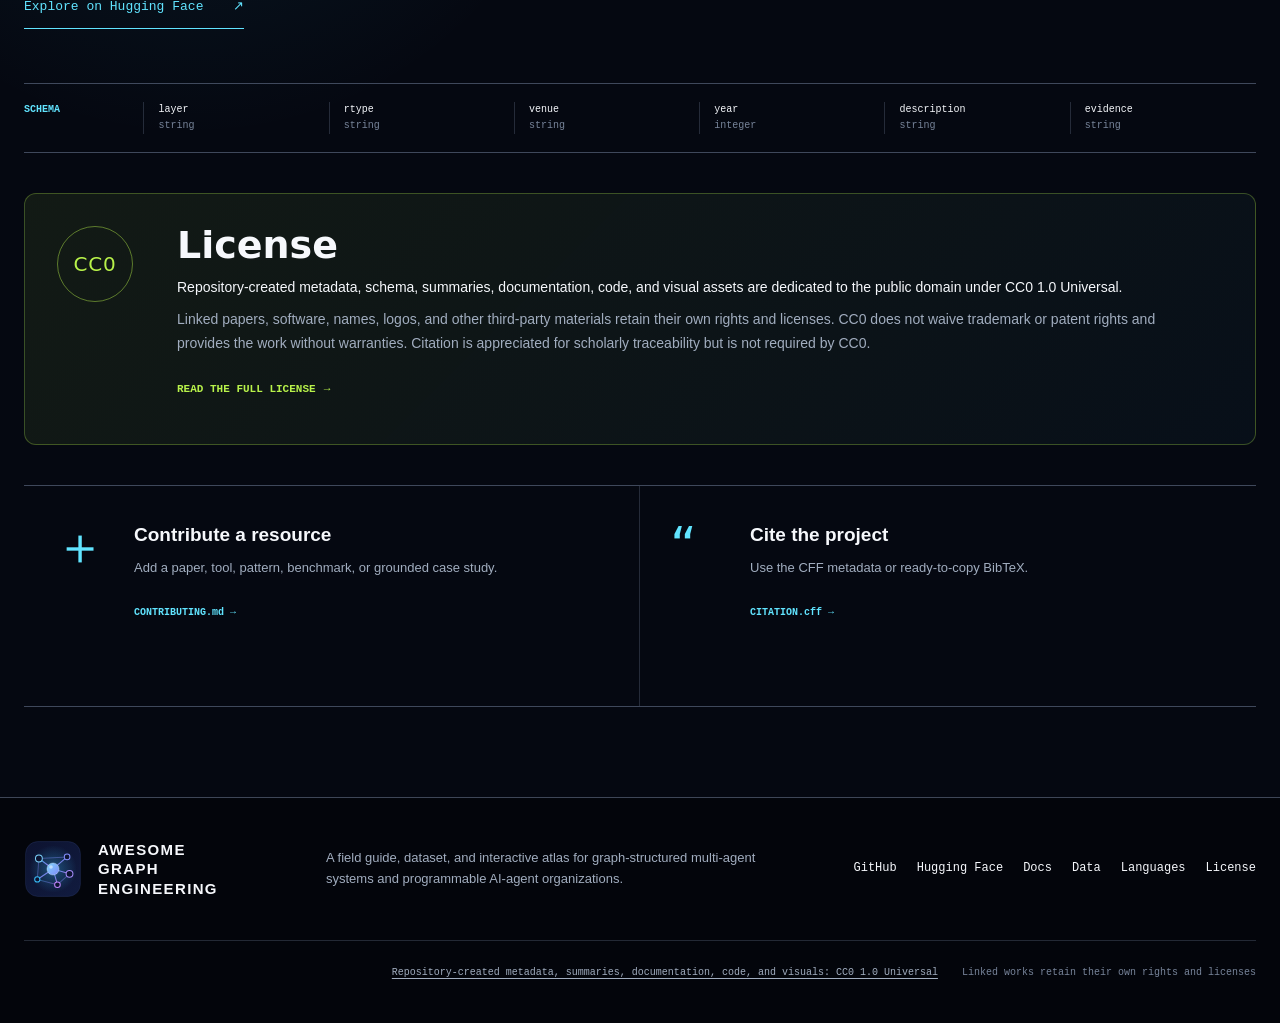
==== commit 1ec39e09: "cite: attribute the work to its author's ORCID, and release 1.4.2 Adds ORCID 0000-0002-5728-9672 to " ====
--- a/docs/index.html
+++ b/docs/index.html
@@ -47,10 +47,10 @@
           "name": "Awesome Graph Engineering: A Field Guide, Dataset, and Interactive Atlas for Programmable AI-Agent Organizations",
           "description": "A curated English-language dataset of research, standards, tools, case studies, and critiques for engineering graph-structured AI-agent systems.",
           "alternateName": ["Awesome Graph Engineering", "Awesome Graph Engineering Resource Atlas"],
-          "creator": {"@type": "Person", "name": "Chaoyue He", "url": "https://github.com/ChaoYue0307"},
+          "creator": {"@type": "Person", "name": "Chaoyue He", "url": "https://github.com/ChaoYue0307", "sameAs": "https://orcid.org/0000-0002-5728-9672"},
           "url": "https://chaoyue0307.github.io/awesome-graph-engineering/",
           "identifier": "https://doi.org/10.5281/zenodo.23617107",
-          "version": "1.4.1",
+          "version": "1.4.2",
           "datePublished": "2026-07-20",
           "dateModified": "2026-10-24",
           "inLanguage": "en",
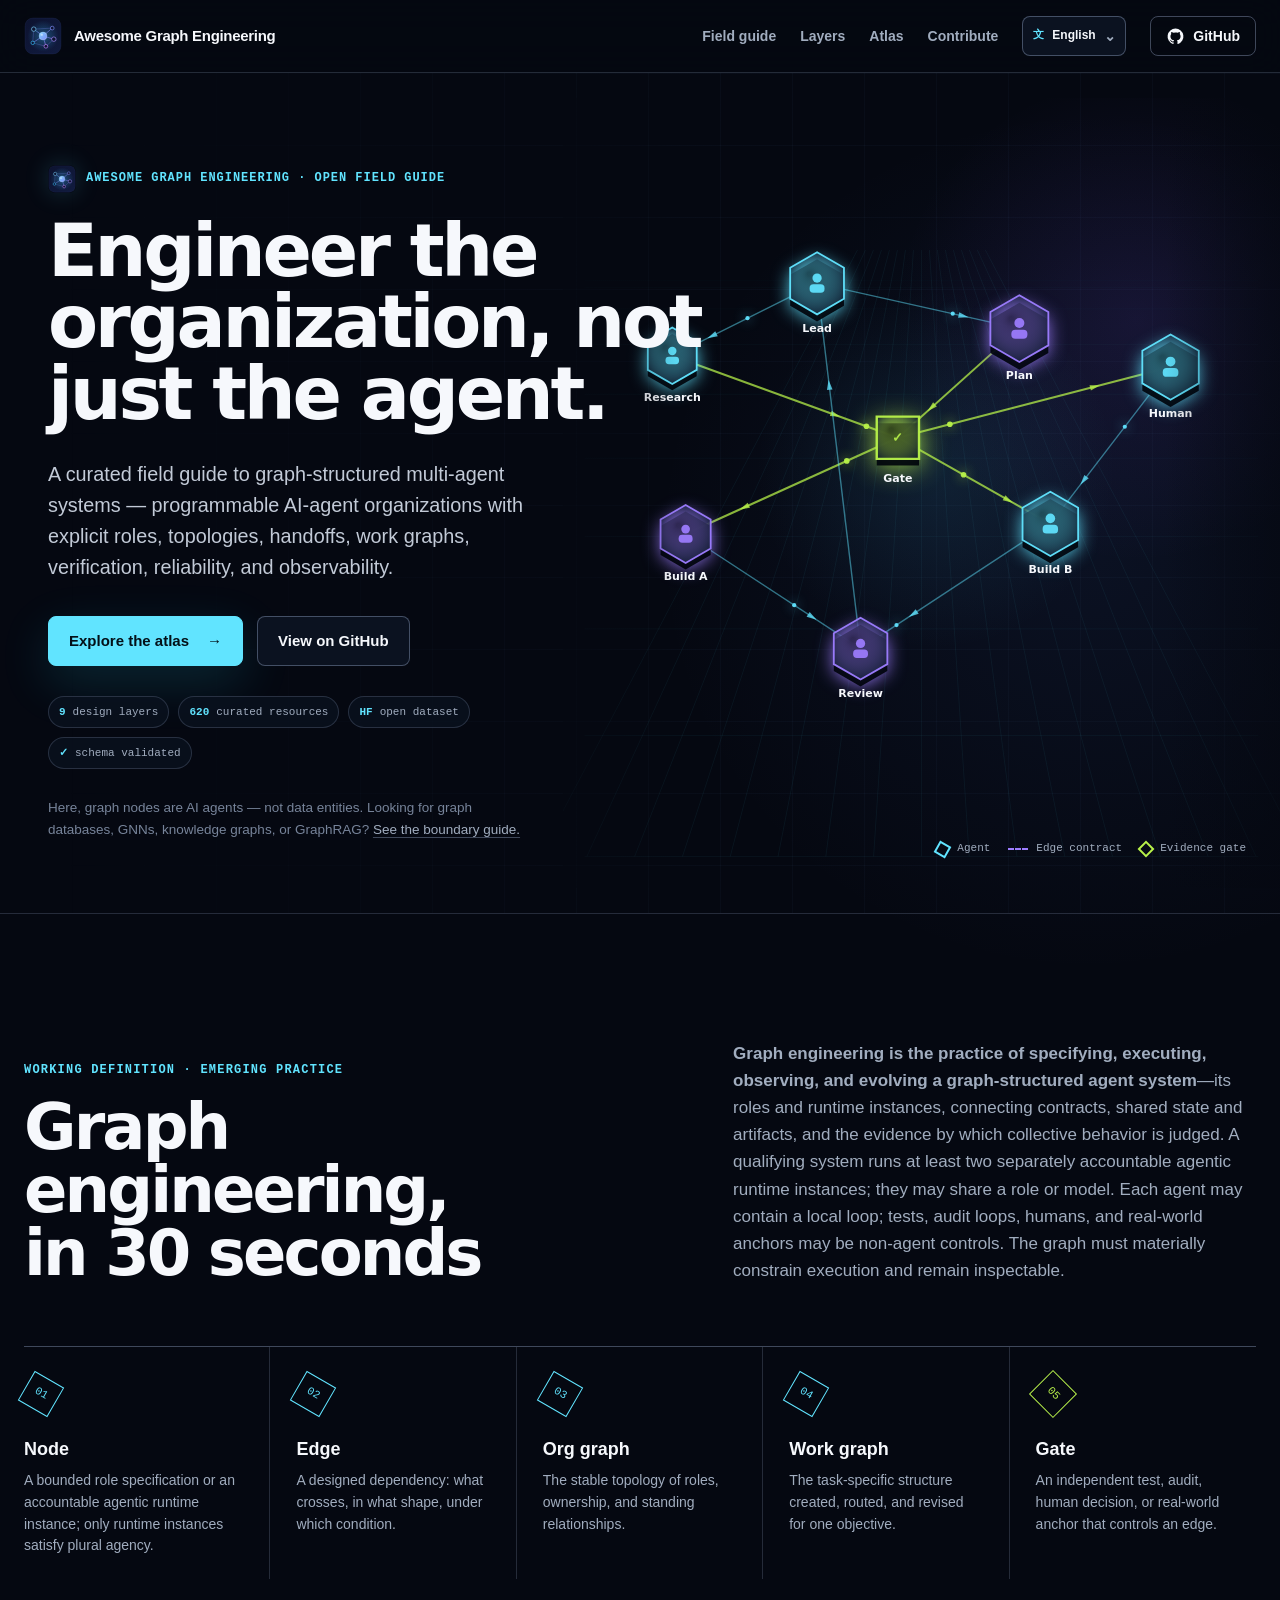
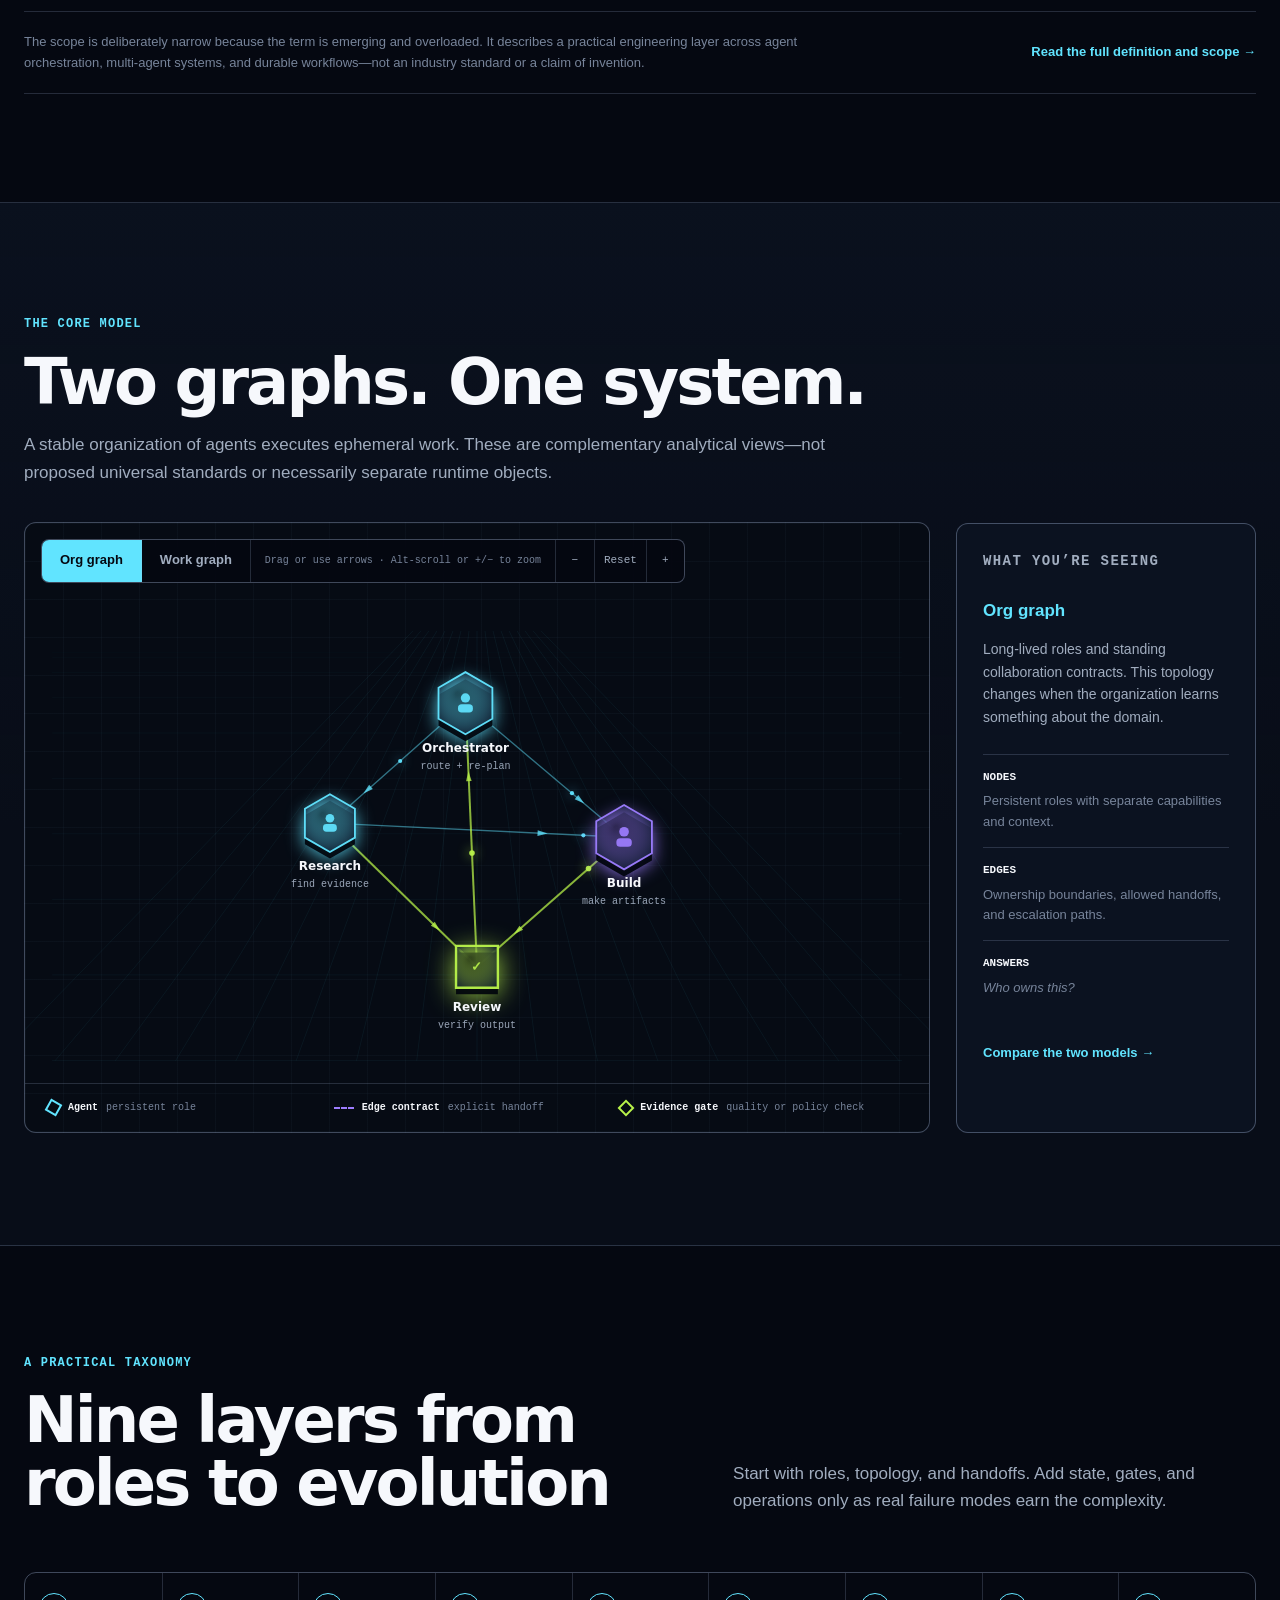
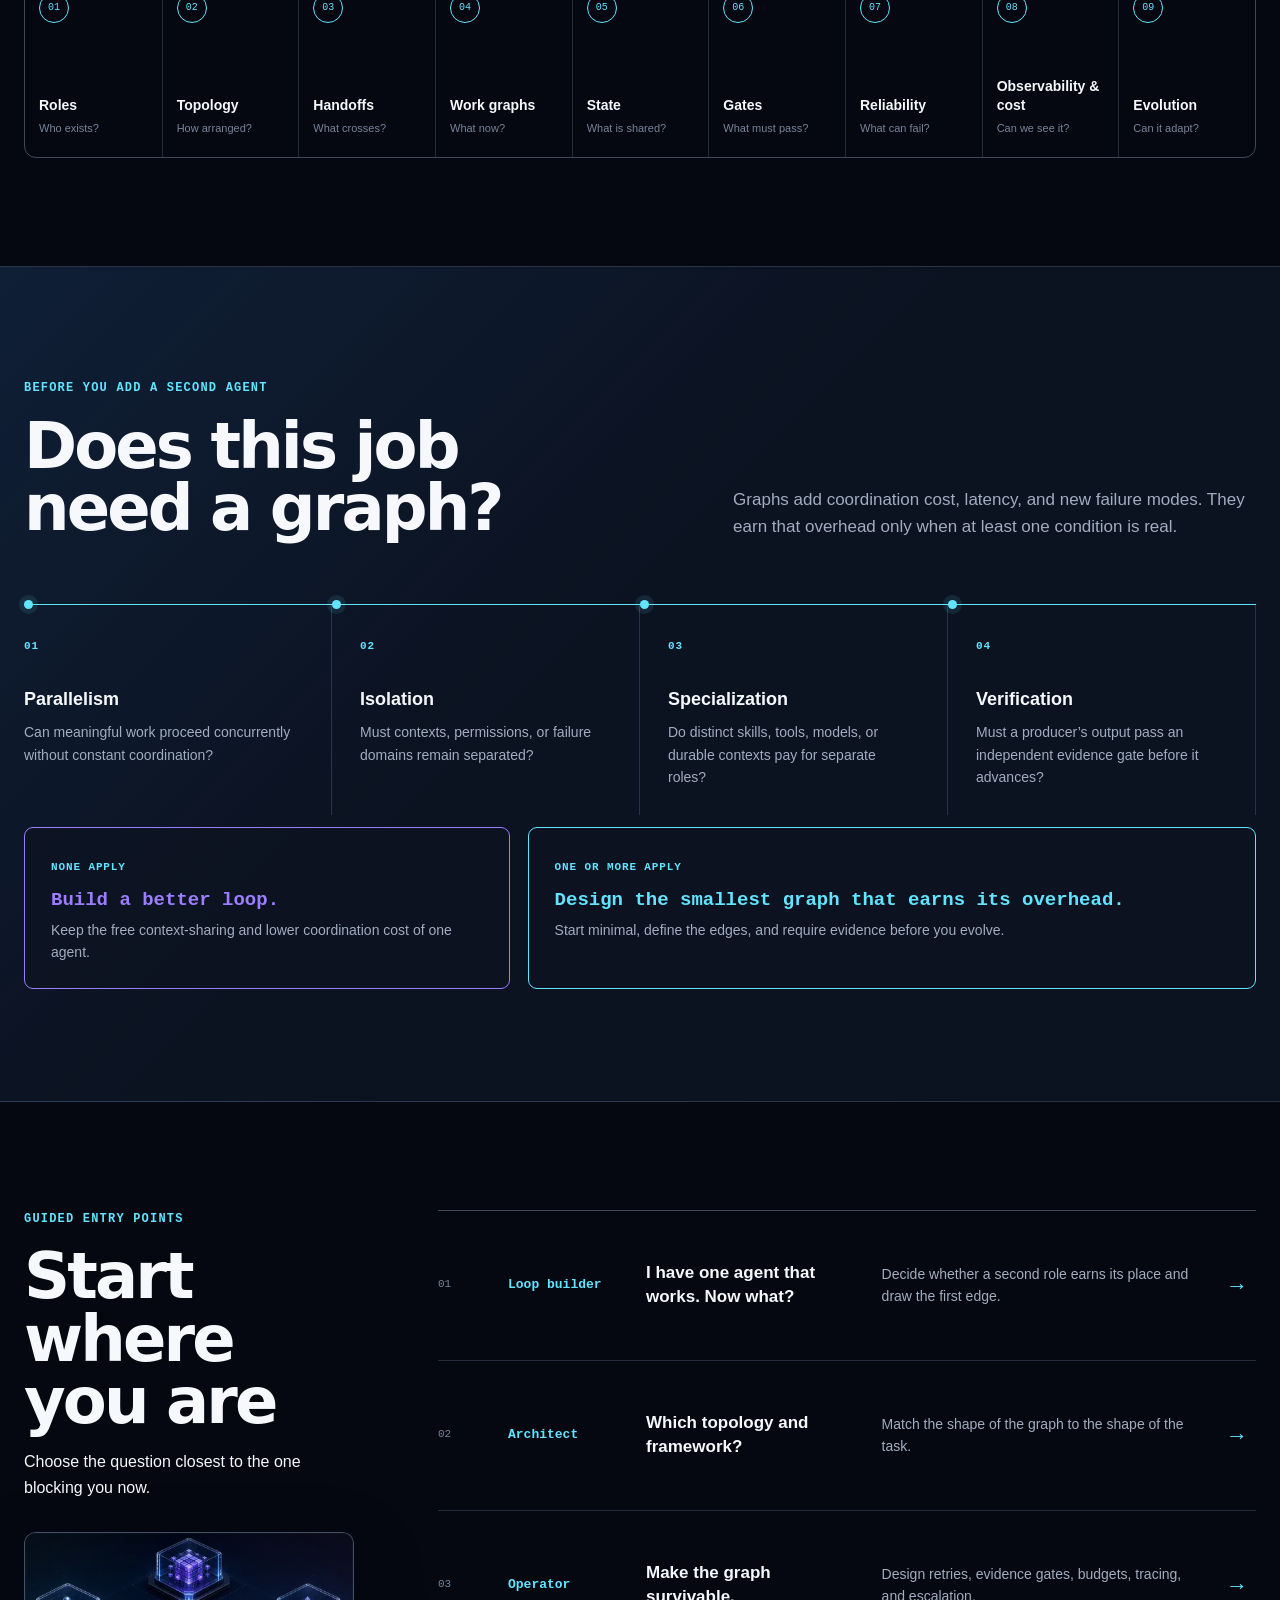
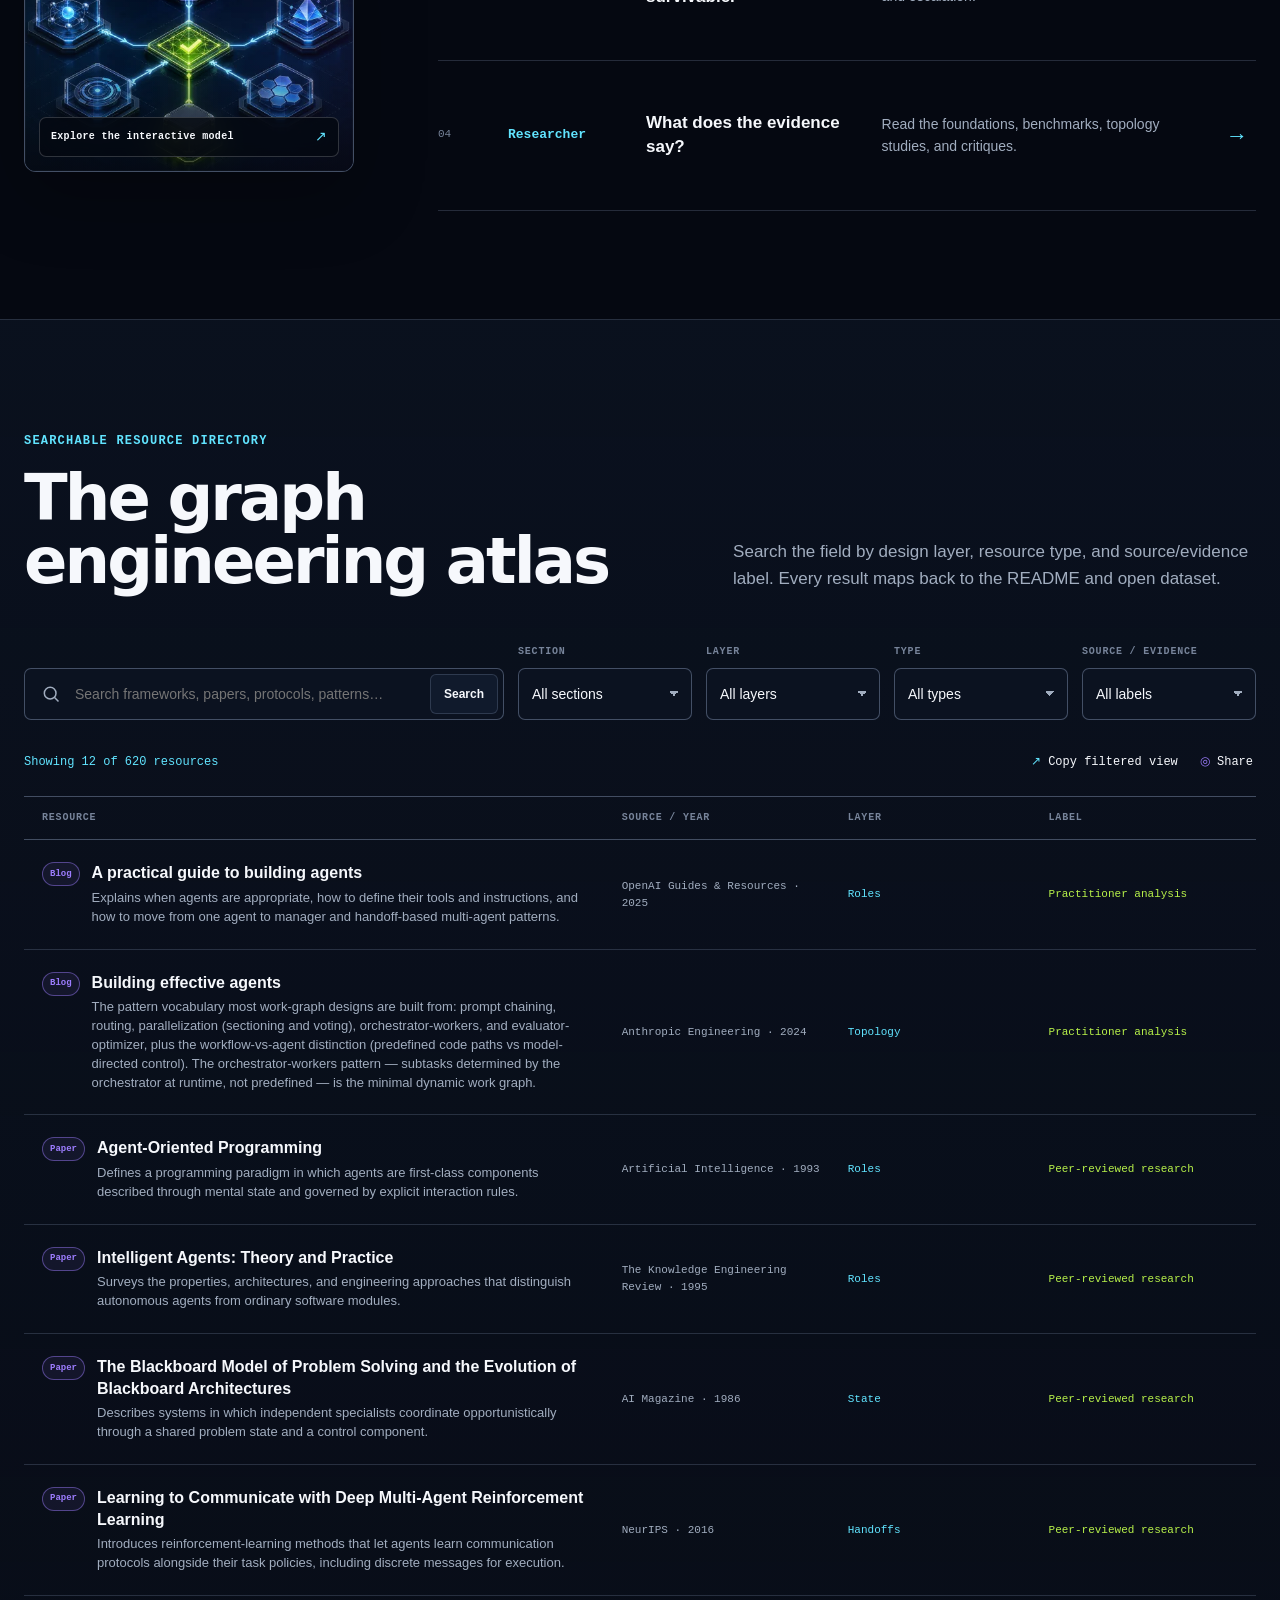
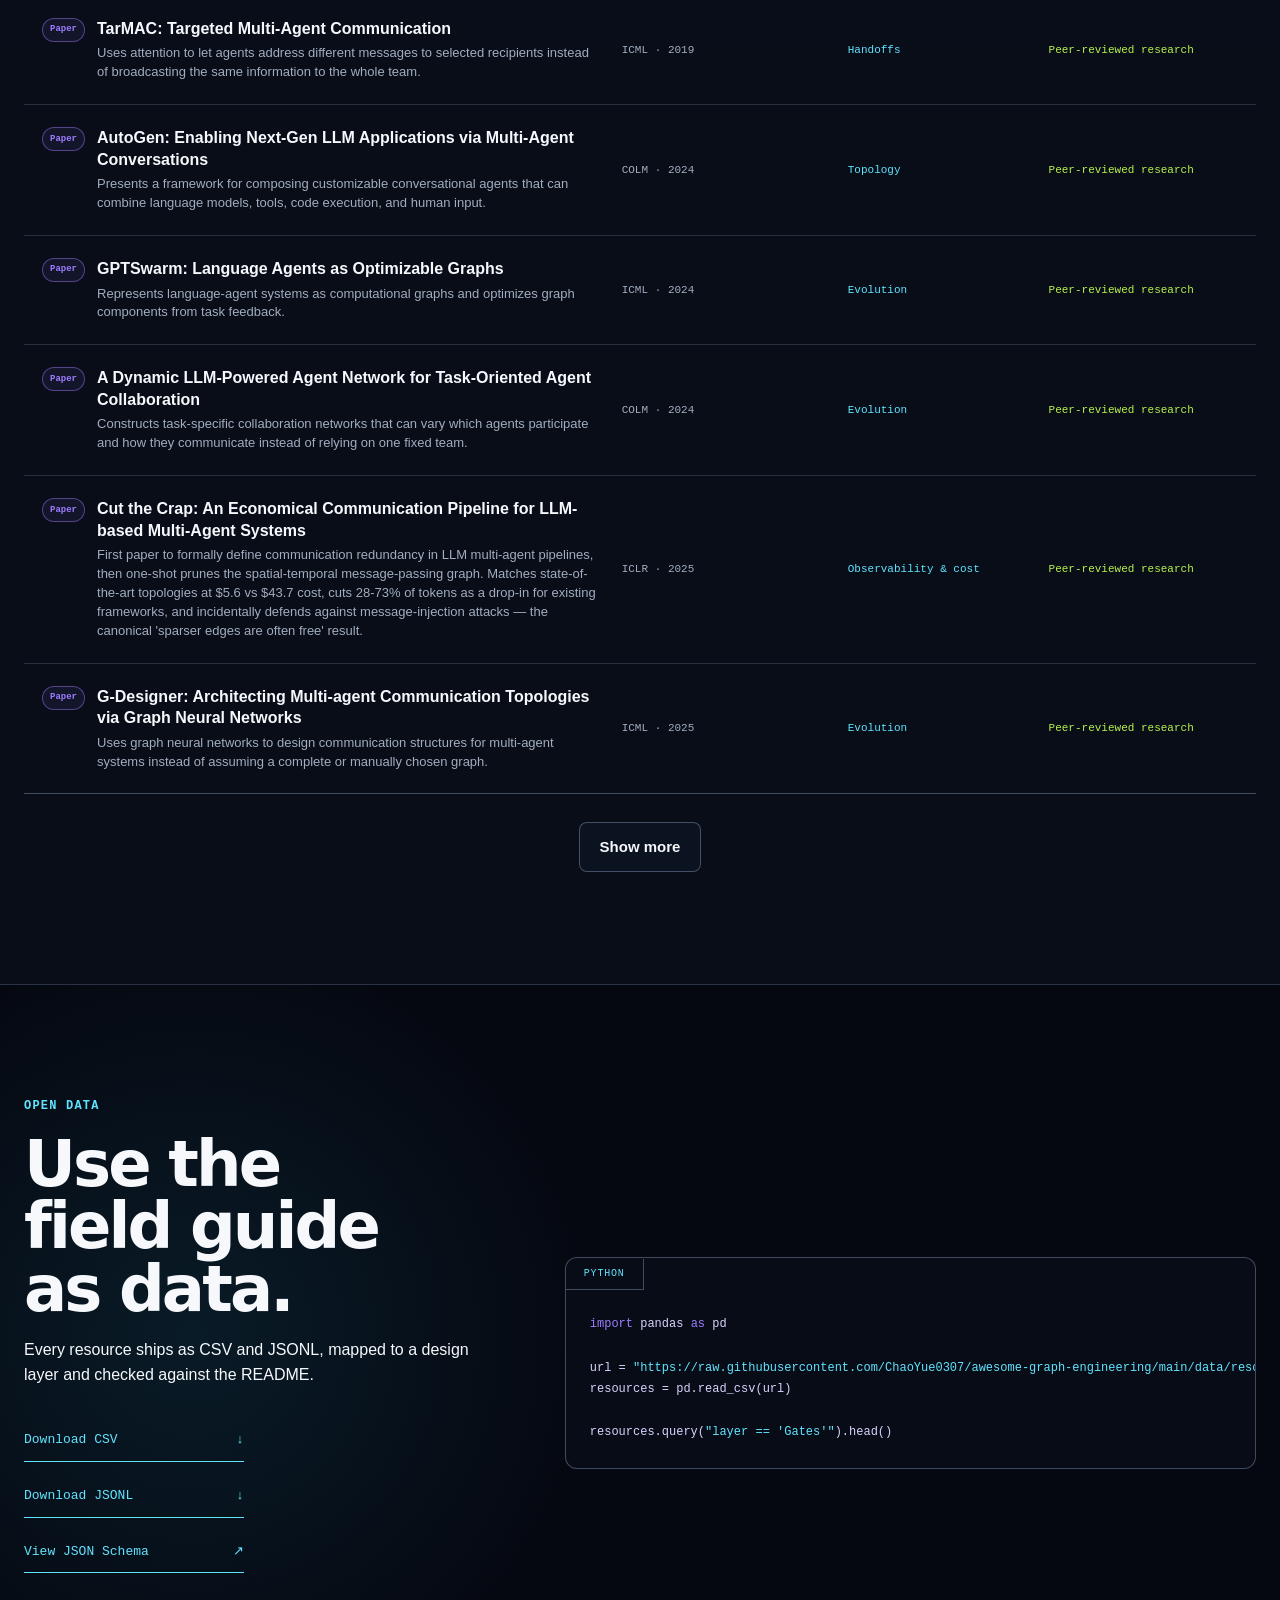
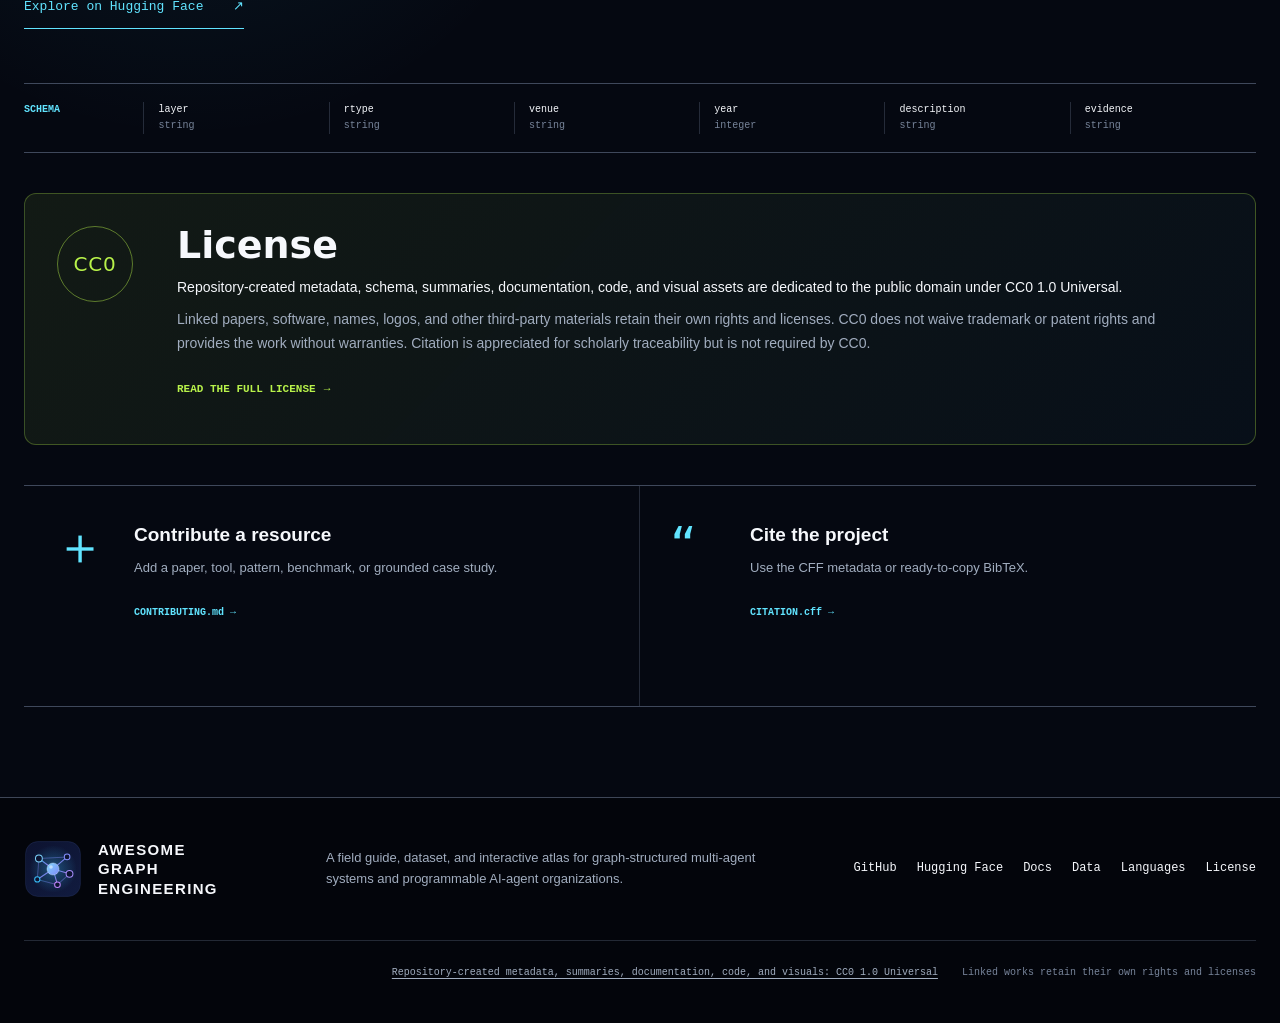
==== commit f6844f34: "data: refresh repository statistics, and let disclosed dormancy pass The 2 November audit flagged aw" ====
--- a/docs/index.html
+++ b/docs/index.html
@@ -413,7 +413,7 @@
   </footer>
 
   <script id="atlas-data" type="application/json">
-[{"id":"age-0001","section":"Start Here","subcategory":"Architecture guide","rtype":"Blog","title":"A practical guide to building agents","url":"https://openai.com/business/guides-and-resources/a-practical-guide-to-building-ai-agents/","venue":"OpenAI Guides & Resources","year":2025,"authors":"OpenAI","description":"Explains when agents are appropriate, how to define their tools and instructions, and how to move from one agent to manager and handoff-based multi-agent patterns.","why":"A useful first check on whether distinct roles justify the coordination cost of a graph.","evidence":"Practitioner analysis","layer":"Roles"},{"id":"age-0002","section":"Start Here","subcategory":"Architecture guide","rtype":"Blog","title":"Building effective agents","url":"https://www.anthropic.com/engineering/building-effective-agents","venue":"Anthropic Engineering","year":2024,"authors":"Erik Schluntz, Barry Zhang (Anthropic)","description":"The pattern vocabulary most work-graph designs are built from: prompt chaining, routing, parallelization (sectioning and voting), orchestrator-workers, and evaluator-optimizer, plus the workflow-vs-agent distinction (predefined code paths vs model-directed control). The orchestrator-workers pattern — subtasks determined by the orchestrator at runtime, not predefined — is the minimal dynamic work graph.","why":"The pattern vocabulary most work-graph designs are assembled from, and the reference practitioners actually cite.","evidence":"Practitioner analysis","layer":"Topology"},{"id":"age-0003","section":"Research Foundations","subcategory":"Agent foundations","rtype":"Paper","title":"Agent-Oriented Programming","url":"https://doi.org/10.1016/0004-3702(93)90034-9","venue":"Artificial Intelligence","year":1993,"authors":"Yoav Shoham","description":"Defines a programming paradigm in which agents are first-class components described through mental state and governed by explicit interaction rules.","why":"Establishes the intellectual lineage for treating an agent role as a programmable organizational unit.","evidence":"Peer-reviewed research","layer":"Roles"},{"id":"age-0004","section":"Research Foundations","subcategory":"Agent foundations","rtype":"Paper","title":"Intelligent Agents: Theory and Practice","url":"https://doi.org/10.1017/S0269888900008122","venue":"The Knowledge Engineering Review","year":1995,"authors":"Michael Wooldridge; Nicholas R. Jennings","description":"Surveys the properties, architectures, and engineering approaches that distinguish autonomous agents from ordinary software modules.","why":"Grounds the agency-at-the-nodes boundary that separates an agent graph from a deterministic workflow.","evidence":"Peer-reviewed research","layer":"Roles"},{"id":"age-0005","section":"Research Foundations","subcategory":"Shared-state architectures","rtype":"Paper","title":"The Blackboard Model of Problem Solving and the Evolution of Blackboard Architectures","url":"https://doi.org/10.1609/aimag.v7i2.537","venue":"AI Magazine","year":1986,"authors":"H. Penny Nii","description":"Describes systems in which independent specialists coordinate opportunistically through a shared problem state and a control component.","why":"Supplies a durable model for shared state without requiring every node to exchange its full context directly.","evidence":"Peer-reviewed research","layer":"State"},{"id":"age-0006","section":"Research Foundations","subcategory":"Learned communication","rtype":"Paper","title":"Learning to Communicate with Deep Multi-Agent Reinforcement Learning","url":"https://proceedings.neurips.cc/paper_files/paper/2016/hash/c7635bfd99248a2cdef8249ef7bfbef4-Abstract.html","venue":"NeurIPS","year":2016,"authors":"Jakob Foerster; Ioannis Alexandros Assael; Nando de Freitas; Shimon Whiteson","description":"Introduces reinforcement-learning methods that let agents learn communication protocols alongside their task policies, including discrete messages for execution.","why":"Shows that edge content and communication policy can be engineered or learned rather than treated as free-form chat.","evidence":"Peer-reviewed research","layer":"Handoffs"},{"id":"age-0007","section":"Research Foundations","subcategory":"Learned communication","rtype":"Paper","title":"TarMAC: Targeted Multi-Agent Communication","url":"https://proceedings.mlr.press/v97/das19a.html","venue":"ICML","year":2019,"authors":"Abhishek Das et al.","description":"Uses attention to let agents address different messages to selected recipients instead of broadcasting the same information to the whole team.","why":"Motivates selective, recipient-aware handoffs when all-to-all communication is wasteful or distracting.","evidence":"Peer-reviewed research","layer":"Handoffs"},{"id":"age-0008","section":"Research Foundations","subcategory":"LLM multi-agent systems","rtype":"Paper","title":"AutoGen: Enabling Next-Gen LLM Applications via Multi-Agent Conversations","url":"https://openreview.net/forum?id=BAakY1hNKS","venue":"COLM","year":2024,"authors":"Qingyun Wu; Gagan Bansal; Jieyu Zhang; Yiran Wu; Beibin Li; Erkang Zhu; Li Jiang; Xiaoyun Zhang; Shaokun Zhang; Jiale Liu; Ahmed Hassan Awadallah; Ryen W. White; Doug Burger; Chi Wang","description":"Presents a framework for composing customizable conversational agents that can combine language models, tools, code execution, and human input.","why":"An early, influential demonstration that agent roles and conversation links can be expressed as an executable topology.","evidence":"Peer-reviewed research","layer":"Topology"},{"id":"age-0009","section":"Research Foundations","subcategory":"Topology optimization","rtype":"Paper","title":"GPTSwarm: Language Agents as Optimizable Graphs","url":"https://proceedings.mlr.press/v235/zhuge24a.html","venue":"ICML","year":2024,"authors":"Mingchen Zhuge et al.","description":"Represents language-agent systems as computational graphs and optimizes graph components from task feedback.","why":"Makes the graph itself an optimization target rather than a fixed orchestration diagram.","evidence":"Peer-reviewed research","layer":"Evolution"},{"id":"age-0010","section":"Research Foundations","subcategory":"Dynamic topology","rtype":"Paper","title":"A Dynamic LLM-Powered Agent Network for Task-Oriented Agent Collaboration","url":"https://openreview.net/forum?id=XII0Wp1XA9","venue":"COLM","year":2024,"authors":"Zijun Liu et al.","description":"Constructs task-specific collaboration networks that can vary which agents participate and how they communicate instead of relying on one fixed team.","why":"Provides evidence for adapting the work graph to the task while keeping the available agent roles reusable.","evidence":"Peer-reviewed research","layer":"Evolution"},{"id":"age-0011","section":"Research Foundations","subcategory":"Communication efficiency","rtype":"Paper","title":"Cut the Crap: An Economical Communication Pipeline for LLM-based Multi-Agent Systems","url":"https://openreview.net/forum?id=LkzuPorQ5L","venue":"ICLR","year":2025,"authors":"Guibin Zhang, Yanwei Yue, et al.","description":"First paper to formally define communication redundancy in LLM multi-agent pipelines, then one-shot prunes the spatial-temporal message-passing graph. Matches state-of-the-art topologies at $5.6 vs $43.7 cost, cuts 28-73% of tokens as a drop-in for existing frameworks, and incidentally defends against message-injection attacks — the canonical 'sparser edges are often free' result.","why":"Defines communication redundancy formally, then removes it, which is the rare optimization that helps quality and cost together.","evidence":"Peer-reviewed research","layer":"Observability & cost"},{"id":"age-0012","section":"Research Foundations","subcategory":"Topology optimization","rtype":"Paper","title":"G-Designer: Architecting Multi-agent Communication Topologies via Graph Neural Networks","url":"https://proceedings.mlr.press/v267/zhang25cu.html","venue":"ICML","year":2025,"authors":"Guibin Zhang et al.","description":"Uses graph neural networks to design communication structures for multi-agent systems instead of assuming a complete or manually chosen graph.","why":"Connects task performance to explicit topology search and exposes communication structure as an engineering variable.","evidence":"Peer-reviewed research","layer":"Evolution"},{"id":"age-0013","section":"Research Foundations","subcategory":"Automated agentic system design","rtype":"Paper","title":"Automated Design of Agentic Systems","url":"https://openreview.net/forum?id=t9U3LW7JVX","venue":"ICLR","year":2025,"authors":"Shengran Hu; Cong Lu; Jeff Clune","description":"Formulates the automated invention of entire agentic systems (prompts, control flow, multi-agent structure) as search in code space: a Meta Agent Search loop programs new agent designs conditioned on an archive of prior discoveries. Discovered designs beat hand-crafted state-of-the-art agents and transfer across domains and models, establishing 'design the designer' as a research agenda.","why":"Demonstrates automated search over coordination logic while retaining executable artifacts that engineers can inspect.","evidence":"Peer-reviewed research","layer":"Evolution"},{"id":"age-0014","section":"Research Foundations","subcategory":"Workflow search","rtype":"Paper","title":"AFlow: Automating Agentic Workflow Generation","url":"https://openreview.net/forum?id=z5uVAKwmjf","venue":"ICLR","year":2025,"authors":"Jiayi Zhang et al.","description":"Searches over reusable workflow operators to generate task-specific agentic workflows and improve them from evaluation results.","why":"Offers a concrete method for evolving work graphs against measurable objectives rather than intuition alone.","evidence":"Peer-reviewed research","layer":"Evolution"},{"id":"age-0015","section":"Research Foundations","subcategory":"Joint prompt-topology optimization","rtype":"Paper","title":"Multi-Agent Design: Optimizing Agents with Better Prompts and Topologies","url":"https://openreview.net/forum?id=I05H9RUzHB","venue":"ICLR","year":2026,"authors":"Han Zhou, Xingchen Wan, Ruoxi Sun, Hamid Palangi, Shariq Iqbal, Ivan Vulić, Anna Korhonen, Sercan Ö. Arık (Google / Cambridge)","description":"Google's three-stage Multi-Agent System Search: block-level prompt optimization, then topology optimization over a pruned configurable space, then workflow-level prompt optimization. Its headline empirical finding — most topology configurations hurt, and prompt quality dominates topology choice unless both are optimized together — is a core calibration result for anyone designing agent org graphs.","why":"Optimizing prompts and topology in sequence, with evidence that the order and the interaction between them matter.","evidence":"Peer-reviewed research","layer":"Evolution"},{"id":"age-0016","section":"Research Foundations","subcategory":"Debate and councils","rtype":"Paper","title":"Improving Factuality and Reasoning in Language Models through Multiagent Debate","url":"https://proceedings.mlr.press/v235/du24e.html","venue":"ICML","year":2024,"authors":"Yilun Du et al.","description":"Tests rounds of proposal and critique among multiple language-model instances as a way to improve factual and reasoning answers.","why":"Supplies an empirical basis for debate-style gates while leaving room to examine correlated errors and added cost.","evidence":"Peer-reviewed research","layer":"Gates"},{"id":"age-0017","section":"Research Foundations","subcategory":"Debate and councils","rtype":"Paper","title":"Improving Multi-Agent Debate with Sparse Communication Topology","url":"https://aclanthology.org/2024.findings-emnlp.427/","venue":"Findings of EMNLP","year":2024,"authors":"Yunxuan Li et al.","description":"Examines multi-agent debate under sparse communication structures rather than defaulting to full information exchange among every participant.","why":"Isolates topology as a factor in debate quality and communication efficiency.","evidence":"Peer-reviewed research","layer":"Topology"},{"id":"age-0018","section":"Research Foundations","subcategory":"Feedback and memory","rtype":"Paper","title":"Reflexion: Language Agents with Verbal Reinforcement Learning","url":"https://openreview.net/forum?id=vAElhFcKW6","venue":"NeurIPS","year":2023,"authors":"Noah Shinn et al.","description":"Lets an agent convert feedback into textual reflections stored in episodic memory and reused on later attempts.","why":"Clarifies how a node loop can persist learning across retries without changing model weights.","evidence":"Peer-reviewed research","layer":"State"},{"id":"age-0019","section":"Research Foundations","subcategory":"Tool-grounded verification","rtype":"Paper","title":"CRITIC: Large Language Models Can Self-Correct with Tool-Interactive Critiquing","url":"https://openreview.net/forum?id=Sx038qxjek","venue":"ICLR","year":2024,"authors":"Zhibin Gou et al.","description":"Uses external tools to obtain feedback that a language model can apply when critiquing and revising its outputs.","why":"Supports verification gates grounded in observable evidence instead of another ungrounded model opinion.","evidence":"Peer-reviewed research","layer":"Gates"},{"id":"age-0020","section":"Production Case Studies","subcategory":"Generalist agent team","rtype":"Paper","title":"Magentic-One: A Generalist Multi-Agent System for Solving Complex Tasks","url":"https://www.microsoft.com/en-us/research/publication/magentic-one-a-generalist-multi-agent-system-for-solving-complex-tasks/","venue":"Microsoft Research MSR-TR-2024-47","year":2024,"authors":"Adam Fourney et al.","description":"Documents an orchestrator-led team of specialized agents for web, file, coding, and terminal tasks, with progress tracking and replanning.","why":"Provides a concrete generalist topology whose role boundaries and recovery behavior can be examined as a system.","evidence":"Research preprint","layer":"Roles"},{"id":"age-0021","section":"Production Case Studies","subcategory":"Parallel research","rtype":"Blog","title":"How we built our multi-agent research system","url":"https://www.anthropic.com/engineering/multi-agent-research-system","venue":"Anthropic Engineering","year":2025,"authors":"Jeremy Hadfield et al.","description":"Describes a lead research agent that creates parallel subagents, delegates searches, and synthesizes their findings, including operational lessons from production.","why":"A detailed case study of dynamic fan-out and fan-in, context separation, evaluation, and the token cost of an adaptive work graph.","evidence":"Practitioner analysis","layer":"Work graphs"},{"id":"age-0022","section":"Frameworks & SDKs","subcategory":"Role-based teams","rtype":"Docs","title":"CrewAI Crews","url":"https://docs.crewai.com/en/concepts/crews","venue":"CrewAI Documentation","year":2026,"authors":"CrewAI","description":"Documents role-based agent crews, assigned tasks, delegation, and sequential or hierarchical execution processes.","why":"Offers accessible primitives for testing explicit ownership and manager-worker coordination.","evidence":"Official documentation","layer":"Roles"},{"id":"age-0023","section":"Frameworks & SDKs","subcategory":"Agent orchestration","rtype":"Docs","title":"OpenAI Agents SDK: Agent orchestration","url":"https://openai.github.io/openai-agents-python/multi_agent/","venue":"OpenAI Agents SDK Documentation","year":2026,"authors":"OpenAI","description":"Explains manager-style orchestration with agents exposed as tools and decentralized orchestration through handoffs.","why":"Makes the centralized-versus-decentralized topology choice explicit in a production SDK.","evidence":"Official documentation","layer":"Topology"},{"id":"age-0024","section":"Frameworks & SDKs","subcategory":"Pattern catalog","rtype":"Docs","title":"Strands Agents: Coordinate Multiple Agents","url":"https://strandsagents.com/docs/user-guide/sdk/multi-agent/multi-agent-patterns/","venue":"Strands Agents Documentation","year":2026,"authors":"Strands Agents; AWS","description":"Overview of Strands' coordination primitives: agents as tools, where an orchestrator delegates to specialist agents in a hierarchy; swarm, where agents hand off to one another autonomously with shared context and working memory; graph, with deterministic DAG or cyclic execution, conditional edges, and nested agents; and workflow, for sequential tasks with explicit dependencies. It links to A2A for reaching remote agents, and swarm and graph runs can pause for human approval through interrupts.","why":"Lets builders compare topology choices within one SDK instead of treating one pattern as universal.","evidence":"Official documentation","layer":"Topology"},{"id":"age-0025","section":"Frameworks & SDKs","subcategory":"Typed agents","rtype":"Docs","title":"Pydantic AI: Multi-Agent Applications","url":"https://pydantic.dev/docs/ai/guides/multi-agent-applications/","venue":"Pydantic AI Documentation","year":2026,"authors":"Pydantic","description":"Shows delegation, programmatic control flow, and graph-based state machines for composing typed Python agents.","why":"Useful for expressing node inputs, outputs, dependencies, and orchestration boundaries in ordinary application code.","evidence":"Official documentation","layer":"Topology"},{"id":"age-0026","section":"Frameworks & SDKs","subcategory":"Multi-agent orchestration","rtype":"Docs","title":"LlamaIndex: Multi-Agent Patterns","url":"https://developers.llamaindex.ai/python/framework/understanding/agent/multi_agent/","venue":"LlamaIndex Documentation","year":2026,"authors":"LlamaIndex","description":"Covers agent workflow, orchestrator, and planner-oriented approaches for coordinating specialized agents.","why":"Provides implementation patterns for choosing who owns delegation and how results return to the coordinating node.","evidence":"Official documentation","layer":"Handoffs"},{"id":"age-0027","section":"Frameworks & SDKs","subcategory":"Graph workflows","rtype":"Docs","title":"Google ADK: Graph-based Agent Workflows","url":"https://adk.dev/graphs/","venue":"Google ADK Documentation","year":2026,"authors":"Google","description":"Documents declarative workflows whose nodes combine agents, tools, functions, and human input through explicit edges, typed data passing, routing, branching, state, fan-out and join, loops, escalation, and nesting.","why":"Makes the graph load-bearing and inspectable while separating deterministic process control from model reasoning.","evidence":"Official documentation","layer":"Work graphs"},{"id":"age-0028","section":"Frameworks & SDKs","subcategory":"Graph workflows","rtype":"Docs","title":"Microsoft Agent Framework: Workflows","url":"https://learn.microsoft.com/en-us/agent-framework/workflows/","venue":"Microsoft Learn","year":2026,"authors":"Microsoft","description":"Describes workflows built from executors and explicit edges, with support for branching, aggregation, state, and checkpointing.","why":"Exposes the work graph as an inspectable program rather than hiding coordination inside prompts.","evidence":"Official documentation","layer":"Work graphs"},{"id":"age-0029","section":"Frameworks & SDKs","subcategory":"Graph runtime","rtype":"Docs","title":"LangGraph overview","url":"https://docs.langchain.com/oss/python/langgraph/overview","venue":"LangGraph Documentation","year":2025,"authors":"LangChain","description":"Introduces a low-level runtime for stateful agent graphs with durable execution, streaming, memory, and human intervention.","why":"A widely used substrate for implementing explicit nodes, edges, state transitions, and resumable work graphs.","evidence":"Official documentation","layer":"Work graphs"},{"id":"age-0030","section":"Protocols & Handoffs","subcategory":"In-process transfer","rtype":"Docs","title":"OpenAI Agents SDK: Handoffs","url":"https://openai.github.io/openai-agents-python/handoffs/","venue":"OpenAI Agents SDK Documentation","year":2026,"authors":"OpenAI","description":"Documents transfers from one agent to another, including tool-shaped handoff schemas, input filters, and callbacks.","why":"Turns an edge into an explicit contract controlling when ownership moves and what context crosses with it.","evidence":"Official documentation","layer":"Handoffs"},{"id":"age-0031","section":"Protocols & Handoffs","subcategory":"Tool and context protocol","rtype":"Standard","title":"Model Context Protocol Specification 2025-11-25","url":"https://modelcontextprotocol.io/specification/2025-11-25","venue":"MCP Specification 2025-11-25","year":2025,"authors":"Model Context Protocol project; Agentic AI Foundation","description":"Specifies a client-server protocol through which AI applications discover and use tools, resources, prompts, and contextual data.","why":"Standardizes capability and context edges, while remaining distinct from a protocol for delegating work between autonomous agents.","evidence":"Industry standard","layer":"Handoffs"},{"id":"age-0032","section":"Protocols & Handoffs","subcategory":"Agent interoperability","rtype":"Standard","title":"Agent2Agent Protocol Specification v1.0.0","url":"https://a2a-protocol.org/v1.0.0/specification/","venue":"A2A Specification","year":2026,"authors":"A2A Protocol Working Group; Linux Foundation","description":"Defines interoperable agent discovery, task lifecycle, messages, artifacts, streaming, asynchronous updates, version negotiation, and multiple protocol bindings across service boundaries.","why":"Provides a version-pinned wire contract for cross-system handoffs where agents cannot share an in-process runtime.","evidence":"Industry standard","layer":"Handoffs"},{"id":"age-0033","section":"State, Memory & Artifacts","subcategory":"Durable execution","rtype":"Docs","title":"LangGraph Persistence","url":"https://docs.langchain.com/oss/python/langgraph/persistence","venue":"LangGraph Documentation","year":2025,"authors":"LangChain","description":"Reference documentation for checkpointing agent-graph state: thread-scoped snapshots via Postgres/SQLite/in-memory savers, resuming after failure, and fault-tolerance semantics. The baseline replay/resume layer most production agent graphs start with before graduating to full durable-execution engines.","why":"Reference for the checkpointing that makes a graph resumable instead of restart-from-scratch after any node failure.","evidence":"Official documentation","layer":"State"},{"id":"age-0034","section":"State, Memory & Artifacts","subcategory":"Conversation state","rtype":"Docs","title":"OpenAI Agents SDK: Sessions","url":"https://openai.github.io/openai-agents-python/sessions/","venue":"OpenAI Agents SDK Documentation","year":2026,"authors":"OpenAI","description":"Documents persistent conversation history that can be loaded and updated across repeated agent runs.","why":"Provides a bounded mechanism for carrying state across nodes and turns without manually rebuilding every prompt.","evidence":"Official documentation","layer":"State"},{"id":"age-0035","section":"Verification & Evals","subcategory":"Workflow evaluation","rtype":"Docs","title":"Evaluate agent workflows","url":"https://developers.openai.com/api/docs/guides/agent-evals","venue":"OpenAI API Documentation","year":2026,"authors":"OpenAI","description":"Explains how to build datasets, graders, trace-based evaluations, and reproducible checks for agent workflows.","why":"Makes gates testable at both the final outcome and the intermediate handoff level.","evidence":"Official documentation","layer":"Gates"},{"id":"age-0036","section":"Verification & Evals","subcategory":"Evaluation practice","rtype":"Blog","title":"Demystifying evals for AI agents","url":"https://www.anthropic.com/engineering/demystifying-evals-for-ai-agents","venue":"Anthropic Engineering","year":2026,"authors":"Mikaela Grace et al.","description":"Presents practical guidance for defining tasks, outcomes, graders, and evaluation suites for agents with non-deterministic trajectories.","why":"Helps turn vague reviewer judgments into evidence gates that can guide graph changes.","evidence":"Practitioner analysis","layer":"Gates"},{"id":"age-0037","section":"Verification & Evals","subcategory":"Evaluation framework","rtype":"Tool","title":"Inspect AI","url":"https://inspect.aisi.org.uk/","venue":"Inspect AI Documentation","year":2024,"authors":"UK AI Security Institute","description":"Provides an open-source evaluation framework with tasks, solvers, scorers, sandboxed tools, and structured logs.","why":"Supports reproducible gate nodes and traceable evidence for both individual agents and composed systems.","evidence":"Maintained OSS project","layer":"Gates"},{"id":"age-0038","section":"Reliability & Durable Execution","subcategory":"Durable actors and workflows","rtype":"Docs","title":"Dapr Agents introduction","url":"https://docs.dapr.io/developing-ai/dapr-agents/dapr-agents-introduction/","venue":"Dapr Documentation","year":2026,"authors":"Dapr; CNCF","description":"Introduces an agent framework built on durable actors and workflows, with state, messaging, and recovery supplied by the Dapr runtime.","why":"Shows how graph nodes can inherit distributed-systems durability instead of implementing recovery only in prompts.","evidence":"Official documentation","layer":"Reliability"},{"id":"age-0039","section":"Reliability & Durable Execution","subcategory":"Durable execution integration","rtype":"Tool","title":"Temporal integration for OpenAI Agents SDK","url":"https://github.com/temporalio/sdk-python/tree/main/temporalio/contrib/openai_agents","venue":"Temporal Python SDK","year":2025,"authors":"Temporal","description":"Integrates OpenAI agent runs, model calls, and tools with Temporal workflows and activities for durable execution.","why":"Provides replay, retry, timeout, and recovery semantics beneath an agent graph without asking the model to manage them.","evidence":"Maintained OSS project","layer":"Reliability"},{"id":"age-0040","section":"Reliability & Durable Execution","subcategory":"Database-backed workflows","rtype":"Docs","title":"DBOS AI Quickstart","url":"https://docs.dbos.dev/ai/ai-quickstart","venue":"DBOS Documentation","year":2026,"authors":"DBOS","description":"Shows how to place AI application steps inside durable workflows whose progress is recorded and recoverable after interruption.","why":"Offers a compact path from an agent prototype to resumable execution with explicit step boundaries.","evidence":"Official documentation","layer":"Reliability"},{"id":"age-0041","section":"Reliability & Durable Execution","subcategory":"Durable agent patterns","rtype":"Docs","title":"Restate Durable Agents","url":"https://docs.restate.dev/ai/patterns/durable-agents","venue":"Restate Documentation","year":2026,"authors":"Restate","description":"Documents durable agent patterns using persisted execution, reliable calls, retries, timers, and stateful services.","why":"Maps common mid-graph failures to runtime guarantees rather than fragile application-level retry code.","evidence":"Official documentation","layer":"Reliability"},{"id":"age-0042","section":"Observability & Cost","subcategory":"Tracing","rtype":"Docs","title":"OpenAI Agents SDK: Tracing","url":"https://openai.github.io/openai-agents-python/tracing/","venue":"OpenAI Agents SDK Documentation","year":2026,"authors":"OpenAI","description":"Documents traces and spans for agent runs, model generations, tool calls, handoffs, and guardrails.","why":"Makes node and edge behavior inspectable so latency, failures, and expensive paths can be attributed correctly.","evidence":"Official documentation","layer":"Observability & cost"},{"id":"age-0043","section":"Observability & Cost","subcategory":"Telemetry standard","rtype":"Standard","title":"OpenTelemetry GenAI Semantic Conventions","url":"https://github.com/open-telemetry/semantic-conventions-genai","venue":"OpenTelemetry GenAI repository","year":2026,"authors":"OpenTelemetry GenAI SIG","description":"Develops shared telemetry names and attributes for generative-AI model, tool, and agent operations in traces, metrics, and events.","why":"Helps graph telemetry remain portable across runtimes and observability vendors.","evidence":"Maintained OSS project","layer":"Observability & cost"},{"id":"age-0044","section":"Observability & Cost","subcategory":"Cost attribution","rtype":"Docs","title":"Arize Phoenix: Cost Tracking","url":"https://arize.com/docs/phoenix/tracing/how-to-tracing/cost-tracking","venue":"Arize Phoenix Documentation","year":2026,"authors":"Arize AI","description":"Explains how Phoenix derives and displays token usage and model cost from traced generative-AI calls.","why":"Supports per-node and per-path cost accounting instead of treating a multi-agent run as one opaque bill.","evidence":"Official documentation","layer":"Observability & cost"},{"id":"age-0045","section":"Observability & Cost","subcategory":"Observability platform","rtype":"Docs","title":"LangSmith Observability","url":"https://docs.langchain.com/langsmith/observability","venue":"LangSmith Documentation","year":2026,"authors":"LangChain","description":"LangChain's observability platform and the default lens on LangGraph organizations: hierarchical trace trees for multi-agent runs, dashboards and alerting, online evaluations, and a LangSmith Engine that clusters recurring failure patterns in traces and diagnoses root causes. Framework-agnostic in practice — OpenAI, Anthropic, CrewAI, Pydantic AI and Vercel AI SDK integrations alongside LangGraph.","why":"Hierarchical traces make a graph's structure visible as structure, which is the minimum for debugging coordination.","evidence":"Official documentation","layer":"Observability & cost"},{"id":"age-0046","section":"Benchmarks & Datasets","subcategory":"Collaboration benchmark","rtype":"Benchmark","title":"MultiAgentBench: Evaluating Collaboration and Competition of LLM Agents","url":"https://aclanthology.org/2025.acl-long.421/","venue":"ACL","year":2025,"authors":"Kunlun Zhu, Hongyi Du, Zhaochen Hong, et al. (UIUC)","description":"The first benchmark built explicitly for agent organizations rather than solo agents: milestone-based KPIs score collaboration and competition quality across coordination protocols (star, chain, tree, graph). Its headline finding is a direct data point for graph engineering — graph-structured coordination outperformed the other topologies, and cognitive planning lifted milestone attainment by about 3%.","why":"Built for organizations rather than solo agents, with milestone KPIs that score coordination quality itself.","evidence":"Benchmark/dataset","layer":"Observability & cost"},{"id":"age-0048","section":"Critiques & Limits","subcategory":"Self-correction limits","rtype":"Paper","title":"Large Language Models Cannot Self-Correct Reasoning Yet","url":"https://openreview.net/forum?id=IkmD3fKBPQ","venue":"ICLR","year":2024,"authors":"Jie Huang et al.","description":"Finds that intrinsic self-correction without reliable external feedback often fails to improve reasoning and can reduce accuracy.","why":"Warns against using an ungrounded critic node as evidence simply because it is separate from the producing node.","evidence":"Peer-reviewed research","layer":"Gates"},{"id":"age-0049","section":"Critiques & Limits","subcategory":"Scaling evidence","rtype":"Paper","title":"Towards a Science of Scaling Agent Systems","url":"https://arxiv.org/abs/2512.08296","venue":"arXiv; Google Research","year":2025,"authors":"Yubin Kim et al.","description":"Studies how agent-system performance changes across tasks, models, coordination structures, and scaling choices under controlled experiments.","why":"Tests the assumption that adding agents reliably helps and frames scaling as an empirical topology decision.","evidence":"Research preprint","layer":"Topology"},{"id":"age-0050","section":"Critiques & Limits","subcategory":"Token-budget comparison","rtype":"Paper","title":"Single-Agent LLMs Outperform Multi-Agent Systems on Multi-Hop Reasoning Under Equal Thinking Token Budgets","url":"https://arxiv.org/abs/2604.02460","venue":"arXiv","year":2026,"authors":"Dat Tran; Douwe Kiela","description":"Compares single-agent and multi-agent approaches to multi-hop reasoning while holding the total thinking-token budget constant.","why":"Provides the cost-controlled baseline needed before claiming that coordination, rather than extra inference, caused an improvement.","evidence":"Research preprint","layer":"Topology"},{"id":"age-0051","section":"Start Here","subcategory":"Contemporary framing","rtype":"Blog","title":"From Loop Engineering to Graph Engineering?","url":"https://x.com/IntuitMachine/status/2078419526354378975","venue":"X Articles","year":2026,"authors":"Carlos E. Perez","description":"Frames the shift as loop architecture: networks of improvement cycles that monitor, feed, constrain, and correct one another, with reliability located in their edges.","why":"Adds the grounding requirement missing from topology-only accounts: independent counter-metrics, frozen tests or rules, external anchors, and human ownership of root objectives.","evidence":"Practitioner analysis","layer":"Gates"},{"id":"age-0052","section":"Research Foundations","subcategory":"Blackboard coordination","rtype":"Paper","title":"A Multi-Level Organization for Problem Solving Using Many, Diverse, Cooperating Sources of Knowledge","url":"https://www.ijcai.org/Proceedings/75/Papers/072.pdf","venue":"IJCAI","year":1975,"authors":"Lee D. Erman; Victor R. Lesser","description":"Presents the Hearsay-II multi-level blackboard, where independent knowledge sources react to shared hypotheses, create explicit structural dependencies, and verify or revise one another's contributions.","why":"Provides an early architecture for loosely coupled specialist nodes coordinating through inspectable shared state instead of direct all-to-all calls.","evidence":"Peer-reviewed research","layer":"State"},{"id":"age-0053","section":"Research Foundations","subcategory":"Negotiated delegation","rtype":"Paper","title":"The Contract Net Protocol: High-Level Communication and Control in a Distributed Problem Solver","url":"https://doi.org/10.1109/TC.1980.1675516","venue":"IEEE Transactions on Computers","year":1980,"authors":"Reid G. Smith","description":"Defines a negotiation protocol in which managers announce tasks, potential contractors bid, and awards establish temporary problem-solving relationships.","why":"Supplies the classic contract for capability-aware delegation and auditable assignment edges between autonomous nodes.","evidence":"Peer-reviewed research","layer":"Handoffs"},{"id":"age-0054","section":"Start Here","subcategory":"Communication survey","rtype":"Paper","title":"The Five Ws of Multi-Agent Communication: Who Talks to Whom, When, What, and Why – A Survey from MARL to Emergent Language and LLMs","url":"https://openreview.net/forum?id=LGsed0QQVq","venue":"Transactions on Machine Learning Research","year":2026,"authors":"Jingdi Chen; Hanqing Yang; Zongjun Liu; Carlee Joe-Wong","description":"Synthesizes multi-agent communication across reinforcement learning, emergent language, and LLM systems through sender, recipient, timing, content, and purpose decisions.","why":"Provides a design-oriented map for engineering edge selection, message timing, payloads, grounding, scalability, and interpretability.","evidence":"Peer-reviewed research","layer":"Handoffs"},{"id":"age-0055","section":"Research Foundations","subcategory":"Collaboration scaling","rtype":"Paper","title":"Scaling Large Language Model-based Multi-Agent Collaboration","url":"https://openreview.net/forum?id=K3n5jPkrU6","venue":"ICLR","year":2025,"authors":"Chen Qian; Zihao Xie; YiFei Wang; Wei Liu; Kunlun Zhu; Hanchen Xia; Yufan Dang; Zhuoyun Du; Weize Chen; Cheng Yang; Zhiyuan Liu; Maosong Sun","description":"Organizes agents on directed acyclic graphs and scales collaboration past 1,000 agents, comparing chain, tree, star, mesh, and random topologies. Two durable findings: irregular topologies beat regular ones, and performance follows a logistic 'collaborative scaling law' whose emergence point arrives earlier than neural-scaling emergence.","why":"Makes topology a causal scaling variable rather than assuming that larger teams or denser communication automatically help.","evidence":"Peer-reviewed research","layer":"Topology"},{"id":"age-0056","section":"Research Foundations","subcategory":"Holistic orchestration","rtype":"Paper","title":"MAS-Orchestra: Understanding and Improving Multi-Agent Reasoning Through Holistic Orchestration and Controlled Benchmarks","url":"https://openreview.net/forum?id=3fGXBm4c3S","venue":"ICML","year":2026,"authors":"Zixuan Ke et al.","description":"Formulates orchestration as reinforcement-learned generation of a complete multi-agent program and evaluates it across controlled dimensions including depth, horizon, breadth, parallelism, and robustness.","why":"Tests when whole-system graph structure helps instead of attributing gains to coordination without controlled task evidence.","evidence":"Peer-reviewed research","layer":"Work graphs"},{"id":"age-0057","section":"Research Foundations","subcategory":"Conditional topology","rtype":"Paper","title":"CARD: Towards Conditional Design of Multi-agent Topological Structures","url":"https://openreview.net/forum?id=JgvJdICc6P","venue":"ICLR","year":2026,"authors":"Tongtong Wu et al.","description":"Generates communication graphs conditioned on agent roles, models, tools, and data sources, and adapts topology as task resources change.","why":"Treats the available capabilities and directed edges as a versionable organizational artifact rather than a fixed team template.","evidence":"Peer-reviewed research","layer":"Evolution"},{"id":"age-0058","section":"Reliability & Durable Execution","subcategory":"Resilient topology","rtype":"Paper","title":"ResMAS: Resilience Optimization in LLM-based Multi-agent Systems","url":"https://ojs.aaai.org/index.php/AAAI/article/view/40824","venue":"AAAI","year":2026,"authors":"Zhilun Zhou et al.","description":"Learns task-specific resilient communication topologies and topology-aware prompts after measuring how graph structure and node instructions affect performance under agent failures and other perturbations.","why":"Moves resilience from reactive recovery into the design of the graph itself and evaluates transfer to new tasks and models.","evidence":"Peer-reviewed research","layer":"Reliability"},{"id":"age-0059","section":"Research Foundations","subcategory":"System evolution","rtype":"Paper","title":"EvoMAS: Evolutionary Generation of Multi-Agent Systems","url":"https://openreview.net/forum?id=ic0AGRIkmY","venue":"ICML","year":2026,"authors":"Yuntong Hu et al.","description":"Evolves structured multi-agent configurations through trace-guided mutation, crossover, selection, and an experience memory across reasoning, coding, and tool-use tasks.","why":"Shows how an inspectable team specification can evolve from execution evidence while retaining executability and runtime robustness.","evidence":"Peer-reviewed research","layer":"Evolution"},{"id":"age-0060","section":"Critiques & Limits","subcategory":"Error propagation","rtype":"Paper","title":"Understanding the Information Propagation Effects of Communication Topologies in LLM-based Multi-Agent Systems","url":"https://aclanthology.org/2025.emnlp-main.623/","venue":"EMNLP","year":2025,"authors":"Xu Shen et al.","description":"Causally studies correct and erroneous information propagation across communication densities and finds that moderately sparse structures can preserve useful diffusion while suppressing errors.","why":"Provides evidence against defaulting to dense graphs and links topology decisions to measured error amplification.","evidence":"Peer-reviewed research","layer":"Topology"},{"id":"age-0061","section":"Frameworks & SDKs","subcategory":"Graph-centric orchestration","rtype":"Paper","title":"MASFactory: A Graph-centric Framework for Orchestrating LLM-Based Multi-Agent Systems with Vibe Graphing","url":"https://aclanthology.org/2026.acl-demo.35/","venue":"ACL System Demonstrations","year":2026,"authors":"Yang Liu et al.","description":"Compiles natural-language intent into an editable workflow specification and executable directed graph, with reusable components, topology preview, runtime tracing, multimodal messages, and human interaction.","why":"Provides a direct implementation path from an inspectable organizational graph to execution and evaluates it on seven public benchmarks.","evidence":"Peer-reviewed research","layer":"Work graphs"},{"id":"age-0062","section":"Frameworks & SDKs","subcategory":"Directed agent graphs","rtype":"Docs","title":"AutoGen GraphFlow (Workflows)","url":"https://microsoft.github.io/autogen/dev/user-guide/agentchat-user-guide/graph-flow.html","venue":"Microsoft AutoGen Documentation","year":2026,"authors":"Microsoft","description":"Implements directed multi-agent execution graphs with sequential, parallel, conditional, fan-in, and cyclic paths, edge conditions, activation groups, safe loop exits, and separately configurable message filtering. The feature is explicitly experimental.","why":"Distinguishes the execution graph from the message graph, exposing both who acts next and what context each agent receives.","evidence":"Official documentation","layer":"Work graphs"},{"id":"age-0063","section":"Protocols & Handoffs","subcategory":"Durable remote tasks","rtype":"Standard","title":"Model Context Protocol: Tasks","url":"https://modelcontextprotocol.io/specification/2025-11-25/basic/utilities/tasks","venue":"MCP Specification 2025-11-25","year":2025,"authors":"Model Context Protocol project; Agentic AI Foundation","description":"Specifies experimental durable asynchronous request state machines with capability negotiation, polling, deferred results, progress, input-required states, cancellation, TTLs, and task-message correlation.","why":"Turns a remote tool or context edge into a recoverable task contract that can outlive one synchronous request.","evidence":"Official documentation","layer":"Reliability"},{"id":"age-0064","section":"Protocols & Handoffs","subcategory":"Secure agent messaging","rtype":"Docs","title":"Secure Low-Latency Interactive Messaging (SLIM)","url":"https://datatracker.ietf.org/doc/draft-mpsb-agntcy-slim/","venue":"IETF Datatracker; individual Internet-Draft","year":2026,"authors":"Luca Muscariello; Michele Papalini; Mauro Sardara; Sam Betts","description":"Proposes a transport layer for A2A and MCP using gRPC over HTTP/2 and HTTP/3 with stream multiplexing, flow control, group communication, native RPC semantics, and MLS end-to-end encryption. It is an individual informational Internet-Draft with no formal IETF standing.","why":"Adds a concrete secure transport substrate for high-volume graph edges that must cross process and organizational boundaries.","evidence":"Official documentation","layer":"Handoffs"},{"id":"age-0065","section":"Protocols & Handoffs","subcategory":"Agent identity and authorization","rtype":"Docs","title":"Accelerating the Adoption of Software and Artificial Intelligence Agent Identity and Authorization","url":"https://csrc.nist.gov/pubs/other/2026/02/05/accelerating-the-adoption-of-software-and-ai-agent/ipd","venue":"NIST NCCoE Initial Public Draft","year":2026,"authors":"Harold Booth; William Fisher; Ryan Galluzzo; Joshua Roberts","description":"Outlines considerations and open questions for standards-based identity, authorization, auditing, and non-repudiation when software and AI agents access enterprise systems and take actions. The concept paper remains an initial public draft under review.","why":"Grounds graph roles and permissions in identity practice so delegation does not silently transfer more authority than an edge contract allows.","evidence":"Official documentation","layer":"Roles"},{"id":"age-0066","section":"State, Memory & Artifacts","subcategory":"Versioned work products","rtype":"Docs","title":"Google ADK: Artifacts","url":"https://adk.dev/artifacts/","venue":"Google ADK Documentation","year":2026,"authors":"Google","description":"Defines named, automatically versioned binary work products that agents and tools can save, load, list, and exchange within session-scoped or persistent user-scoped namespaces.","why":"Provides explicit, inspectable edge artifacts instead of forcing large or structured outputs through conversational context.","evidence":"Official documentation","layer":"State"},{"id":"age-0067","section":"State, Memory & Artifacts","subcategory":"Procedural memory","rtype":"Paper","title":"LEGOMem: Modular Procedural Memory for Multi-agent LLM Systems for Workflow Automation","url":"https://arxiv.org/abs/2510.04851","venue":"AAMAS 2026 Extended Abstracts","year":2026,"authors":"Dongge Han; Camille Couturier; Daniel Madrigal Diaz; Xuchao Zhang; Victor Rühle; Saravan Rajmohan","description":"Decomposes execution trajectories into reusable procedural memories and allocates them to an orchestrator and specialist agents for workflow automation.","why":"Shows how durable experience can improve decomposition and delegation without collapsing every node's memory into one undifferentiated store; the selected artifact is a three-page extended abstract.","evidence":"Peer-reviewed research","layer":"State"},{"id":"age-0068","section":"Verification & Evals","subcategory":"Adversarial agent detection","rtype":"Paper","title":"When Agents Go Rogue: Activation-Based Detection of Malicious Behaviors in Multi-Agent Systems","url":"https://openreview.net/forum?id=BnduUW8izq","venue":"ICML","year":2026,"authors":"Haowen Xu et al.","description":"Evaluates activation-space detection and restorative steering of compromised agents across five attack scenarios, multiple models, and synchronous and asynchronous multi-agent interactions.","why":"Tests a topology-agnostic gate for locating and repairing a malicious node when its messages appear superficially benign.","evidence":"Peer-reviewed research","layer":"Reliability"},{"id":"age-0069","section":"Reliability & Durable Execution","subcategory":"Intervention-driven debugging","rtype":"Paper","title":"DoVer: Intervention-Driven Auto Debugging for LLM Multi-Agent Systems","url":"https://iclr.cc/virtual/2026/poster/10007537","venue":"ICLR","year":2026,"authors":"Ming Ma et al.","description":"Tests failure hypotheses by editing messages or plans and measuring whether each intervention repairs the outcome or advances execution in branching multi-agent traces.","why":"Turns graph debugging into causal repair experiments instead of relying on plausible but unverified post-hoc explanations.","evidence":"Peer-reviewed research","layer":"Reliability"},{"id":"age-0070","section":"Reliability & Durable Execution","subcategory":"Durable graph workflows","rtype":"Docs","title":"Microsoft Agent Framework: Durable Extension","url":"https://learn.microsoft.com/en-us/agent-framework/integrations/durable-extension","venue":"Microsoft Learn","year":2026,"authors":"Microsoft","description":"Adds persisted sessions, checkpointed progress, failure recovery, external-event waits, and distributed hosting to agents, multi-agent orchestrations, and graph workflows. The documented packages remain prerelease.","why":"Shows how an agent graph can resume without losing context or repeating completed work after interruption.","evidence":"Official documentation","layer":"Reliability"},{"id":"age-0071","section":"Critiques & Limits","subcategory":"Control-flow security","rtype":"Paper","title":"Breaking and Fixing Defenses Against Control Flow Hijacking in Multi-Agent Systems","url":"https://openreview.net/forum?id=PNU9Rj5RDQ","venue":"ICLR","year":2026,"authors":"Rishi Dev Jha; Harold Triedman; Justin Wagle; Vitaly Shmatikov","description":"Demonstrates attacks against alignment-check defenses and introduces ControlValve, which generates permitted control-flow graphs and enforces least privilege for each agent invocation.","why":"Makes invocation authority and contextual permissions explicit on every edge instead of trusting a separate checker that can also be hijacked.","evidence":"Peer-reviewed research","layer":"Reliability"},{"id":"age-0072","section":"Observability & Cost","subcategory":"Budget-aware topology","rtype":"Paper","title":"BAMAS: Structuring Budget-Aware Multi-Agent Systems","url":"https://ojs.aaai.org/index.php/AAAI/article/view/40226","venue":"AAAI","year":2026,"authors":"Liming Yang; Junyu Luo; Xuanzhe Liu; Yiling Lou; Zhenpeng Chen","description":"Selects an LLM team with integer programming and then learns its collaboration topology under an explicit budget, reporting comparable performance with cost reductions of up to 86% on three tasks.","why":"Jointly engineers node selection, edge structure, and spend instead of optimizing quality while treating inference cost as an afterthought.","evidence":"Peer-reviewed research","layer":"Observability & cost"},{"id":"age-0073","section":"Observability & Cost","subcategory":"Workflow reconstruction","rtype":"Paper","title":"AgentXRay: White-Boxing Agentic Systems via Workflow Reconstruction","url":"https://arxiv.org/abs/2602.05353","venue":"ICML","year":2026,"authors":"Ruijie Shi; Houbin Zhang; Yuecheng Han; Yuheng Wang; Jingru Fan; Runde Yang; Yufan Dang; Huatao Li; Dewen Liu; Yuan Cheng; Chen Qian","description":"Reconstructs an editable explicit stand-in workflow for a black-box agentic system from input-output behavior using iterative search and evaluation.","why":"Offers a path to inspect, compare, and modify systems whose load-bearing workflow is hidden behind an API.","evidence":"Peer-reviewed research","layer":"Observability & cost"},{"id":"age-0074","section":"Benchmarks & Datasets","subcategory":"Distributed coordination","rtype":"Benchmark","title":"SILO-BENCH: A Scalable Environment for Evaluating Distributed Coordination in Multi-Agent LLM Systems","url":"https://aclanthology.org/2026.acl-long.1354/","venue":"ACL","year":2026,"authors":"Yuzhe Zhang et al.","description":"Benchmarks free-form coordination under information silos across 30 exact-answer tasks, three communication protocols, six agent scales, and three models while recording success, tokens, and communication density.","why":"Tests whether more nodes and denser edges overcome distributed information constraints under explicit coordination and cost measures.","evidence":"Benchmark/dataset","layer":"Topology"},{"id":"age-0075","section":"Benchmarks & Datasets","subcategory":"Dynamic asynchronous evaluation","rtype":"Benchmark","title":"Gaia2: Benchmarking LLM Agents on Dynamic and Asynchronous Environments","url":"https://openreview.net/forum?id=9gw03JpKK4","venue":"ICLR","year":2026,"authors":"Romain Froger et al.","description":"Evaluates agents in asynchronous simulated environments across execution, search, ambiguity, adaptation, temporal reasoning, noise, and agent-to-agent collaboration, with action-level verifiers and structured traces.","why":"Makes delays, environmental change, peer communication, and externally checked writes first-class work-graph conditions.","evidence":"Benchmark/dataset","layer":"Work graphs"},{"id":"age-0076","section":"Benchmarks & Datasets","subcategory":"Adversarial multi-agent safety","rtype":"Benchmark","title":"TAMAS: Benchmarking Adversarial Risks in Multi-Agent LLM Systems","url":"https://aclanthology.org/2026.acl-long.1442/","venue":"ACL","year":2026,"authors":"Ishan Kavathekar; Hemang Jain; Ameya Rathod; Ponnurangam Kumaraguru; Tanuja Ganu","description":"Provides five scenarios with 300 adversarial instances, six attack types, 211 tools, 100 harmless tasks, and multiple AutoGen and CrewAI interaction configurations, plus an Effective Robustness Score.","why":"Evaluates whether safety controls preserve useful work while attacks exploit the distinctive trust and communication surfaces of a multi-agent graph.","evidence":"Benchmark/dataset","layer":"Reliability"},{"id":"age-0077","section":"Benchmarks & Datasets","subcategory":"Failure attribution","rtype":"Benchmark","title":"Seeing the Whole Elephant: A Benchmark for Failure Attribution in LLM-based Multi-Agent Systems","url":"https://aclanthology.org/2026.acl-long.912/","venue":"ACL","year":2026,"authors":"Mengzhuo Chen et al.","description":"Introduces TraceElephant with full execution traces and reproducible environments for attributing failures to responsible agents and decisive steps.","why":"Measures causal diagnosis over nodes, messages, plans, and dependencies instead of evaluating only the final team output.","evidence":"Benchmark/dataset","layer":"Observability & cost"},{"id":"age-0078","section":"Production Case Studies","subcategory":"Secure delegated access","rtype":"Blog","title":"Creating AI agent solutions for warehouse data access and security","url":"https://engineering.fb.com/2025/08/13/data-infrastructure/agentic-solution-for-warehouse-data-access/","venue":"Engineering at Meta","year":2025,"authors":"Can Lin; Uday Ramesh Savagaonkar; Iuliu Rus; Komal Mangtani","description":"Describes collaborating data-user and data-owner agents, specialized subagents, triage, permission negotiation, human oversight, access budgets, analytical risk rules, output guardrails, traces, and daily regression evaluation.","why":"Shows plural bounded agency governed by independent rule-based gates rather than relying on model judgment for security decisions.","evidence":"Practitioner analysis","layer":"Gates"},{"id":"age-0079","section":"Production Case Studies","subcategory":"Staged agent swarm","rtype":"Blog","title":"How Meta Used AI to Map Tribal Knowledge in Large-Scale Data Pipelines","url":"https://engineering.fb.com/2026/04/06/developer-tools/how-meta-used-ai-to-map-tribal-knowledge-in-large-scale-data-pipelines/","venue":"Engineering at Meta","year":2026,"authors":"Krishna Ganeriwal; Plawan Rath; Ashwini Verma","description":"Reports a staged swarm of more than 50 explorer, analyst, writer, critic, fixer, upgrader, tester, and gap-filling tasks, with repeated review rounds and recurring automated refresh runs.","why":"Provides a concrete fan-out, critique, repair, integration, and recurrence graph with explicit artifacts and quality gates; efficiency figures are company-reported and preliminary.","evidence":"Practitioner analysis","layer":"Work graphs"},{"id":"age-0080","section":"Production Case Studies","subcategory":"Multi-hop identity and provenance","rtype":"Blog","title":"Solving the Identity Crisis for AI Agents","url":"https://www.uber.com/by/en/blog/solving-the-agent-identity-crisis/","venue":"Uber Engineering","year":2026,"authors":"Matt Mathew; Prasad Borole; Meng Huang; Sergey Burykin; Gaurav Goel; Bayard Walsh","description":"Describes an internal agent mesh with registered identities, SPIRE-backed workload attestation, short-lived audience-scoped tokens for every hop, actor-chain provenance, MCP gateway enforcement, and a standardized A2A client.","why":"Treats identity, delegated authority, and provenance as mandatory edge state across a multi-agent graph; adoption and latency metrics are company-reported.","evidence":"Practitioner analysis","layer":"Handoffs"},{"id":"age-0081","section":"Research Foundations","subcategory":"Task-adaptive topology synthesis","rtype":"Paper","title":"Dynamic Generation of Multi LLM Agents Communication Topologies with Graph Diffusion Models","url":"https://aclanthology.org/2026.acl-long.1764/","venue":"ACL","year":2026,"authors":"Eric Hanchen Jiang et al.","description":"Introduces Guided Topology Diffusion, which iteratively synthesizes sparse, task-adaptive communication graphs using a proxy model for objectives such as accuracy, utility, and cost.","why":"Treats topology as a multi-objective, per-task design artifact rather than a static collaboration template.","evidence":"Peer-reviewed research","layer":"Evolution"},{"id":"age-0082","section":"Reliability & Durable Execution","subcategory":"Topology-conditioned memory leakage","rtype":"Paper","title":"Topology Matters: Measuring Memory Leakage in Multi-Agent LLMs","url":"https://aclanthology.org/2026.findings-acl.1980/","venue":"Findings of ACL","year":2026,"authors":"Jinbo Liu et al.","description":"Measures private-information leakage across six communication topologies, agent counts, and attacker-target placements, finding higher leakage with denser connectivity, shorter graph distance, and greater target centrality.","why":"Makes privacy a measurable consequence of edge structure and node placement, motivating topology-aware access controls.","evidence":"Peer-reviewed research","layer":"Reliability"},{"id":"age-0083","section":"Critiques & Limits","subcategory":"Collaboration-induced diversity collapse","rtype":"Paper","title":"Diversity Collapse in Multi-Agent LLM Systems: Structural Coupling and Collective Failure in Open-Ended Idea Generation","url":"https://aclanthology.org/2026.findings-acl.13/","venue":"Findings of ACL","year":2026,"authors":"Nuo Chen et al.","description":"Studies multi-agent ideation across model, cognition, and system levels, finding diminishing group-size returns, authority effects, and faster premature convergence under 